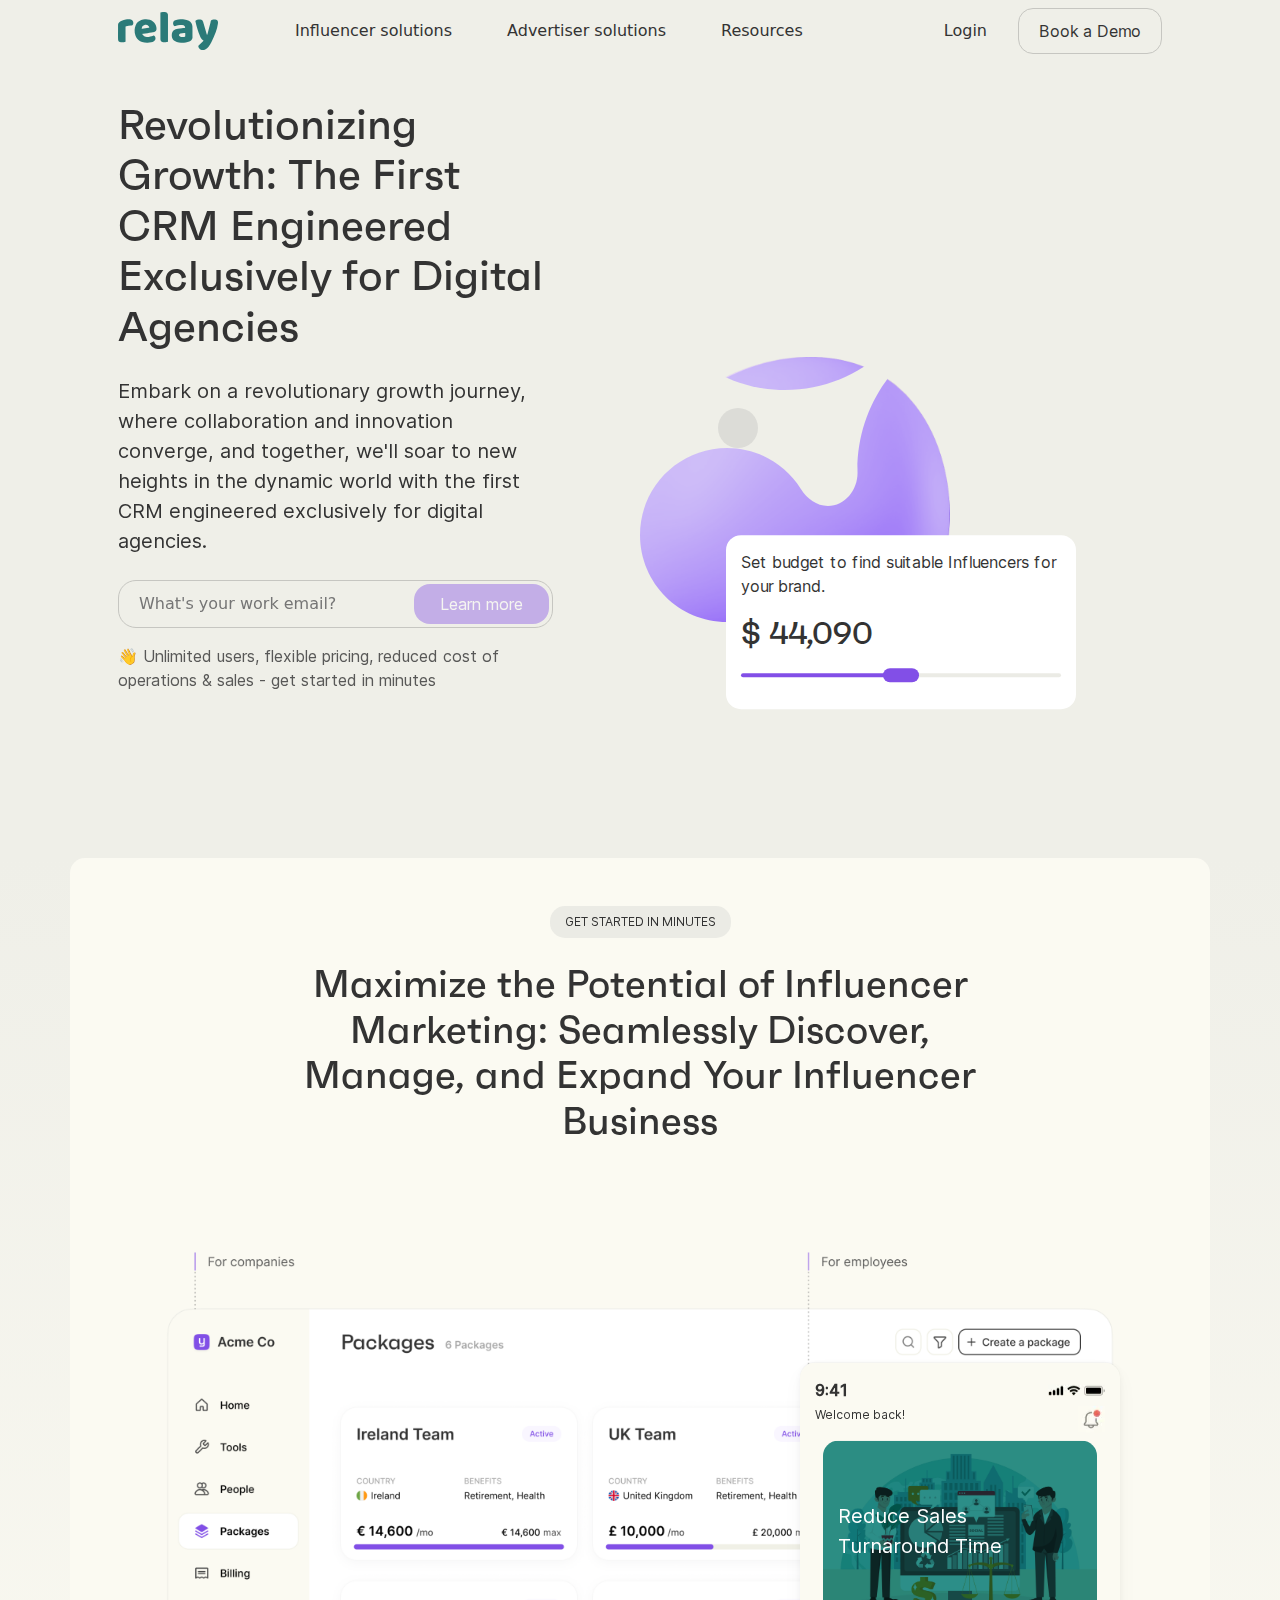
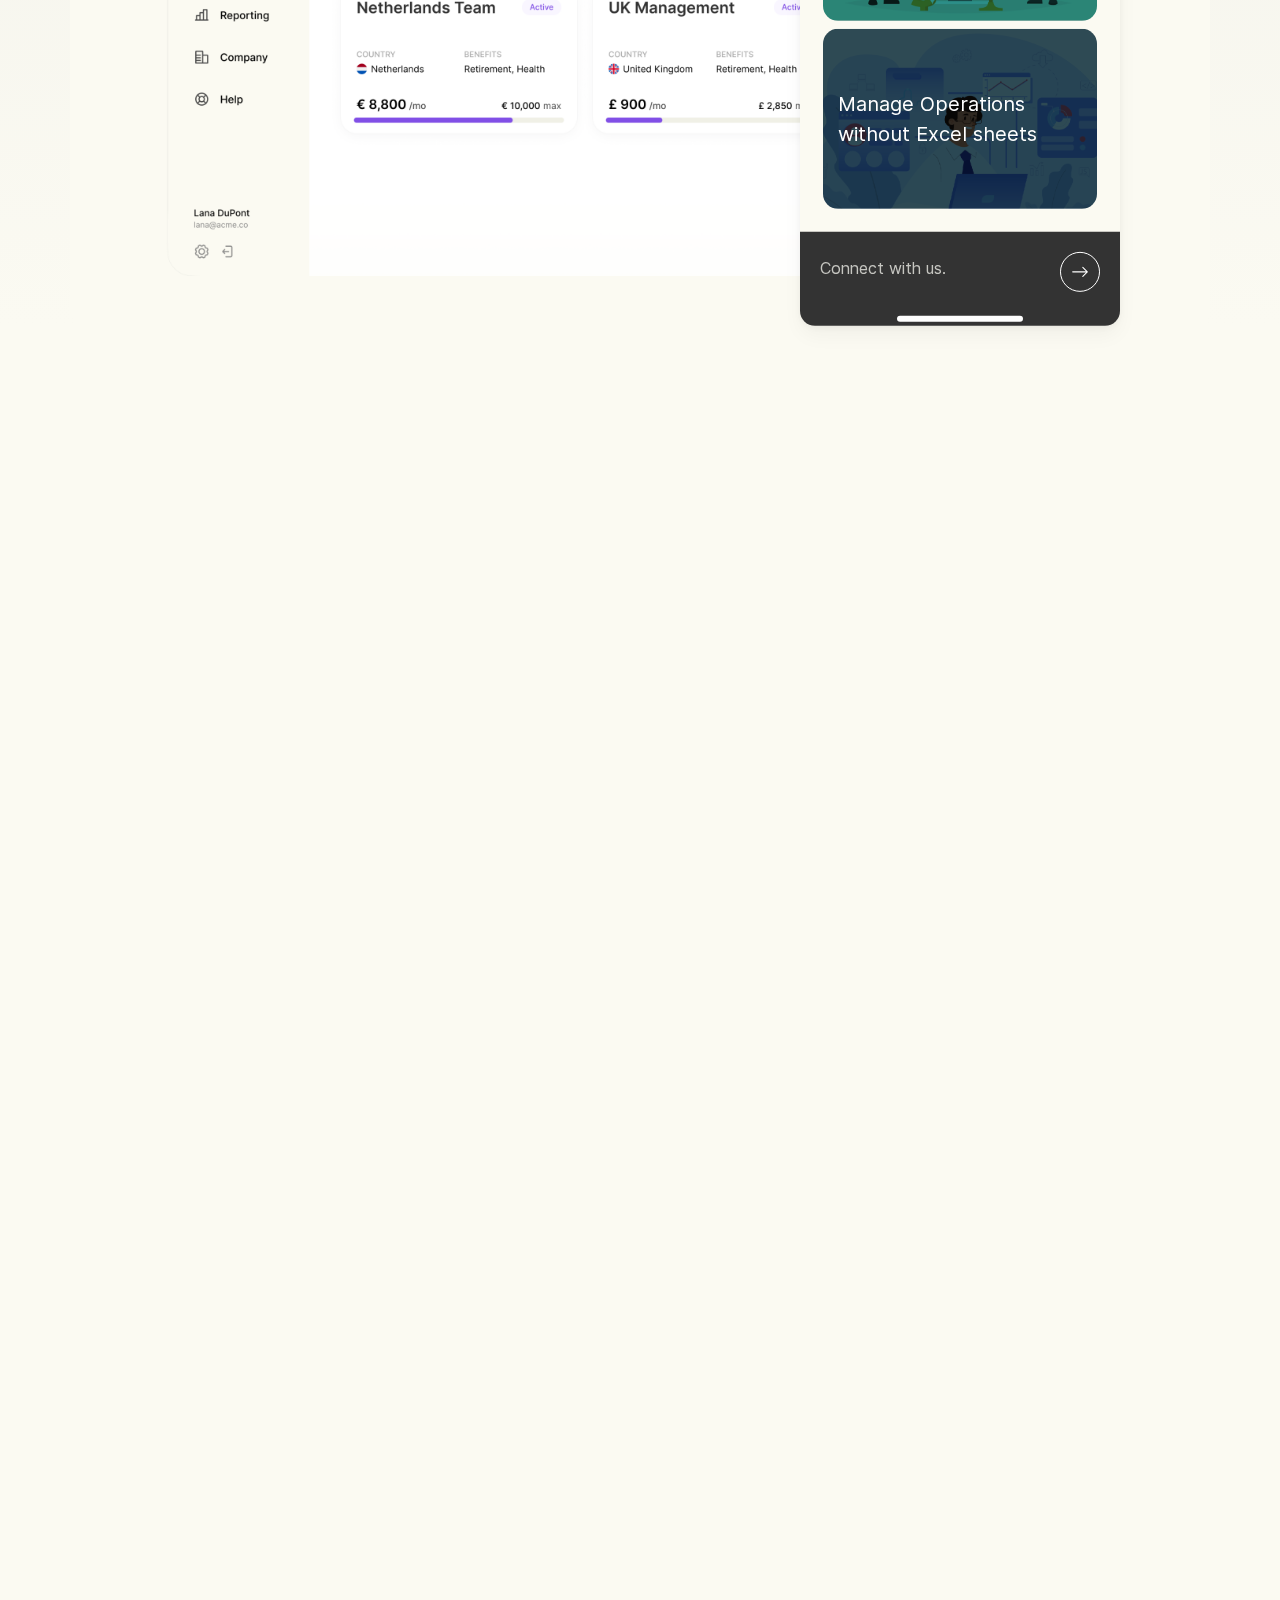
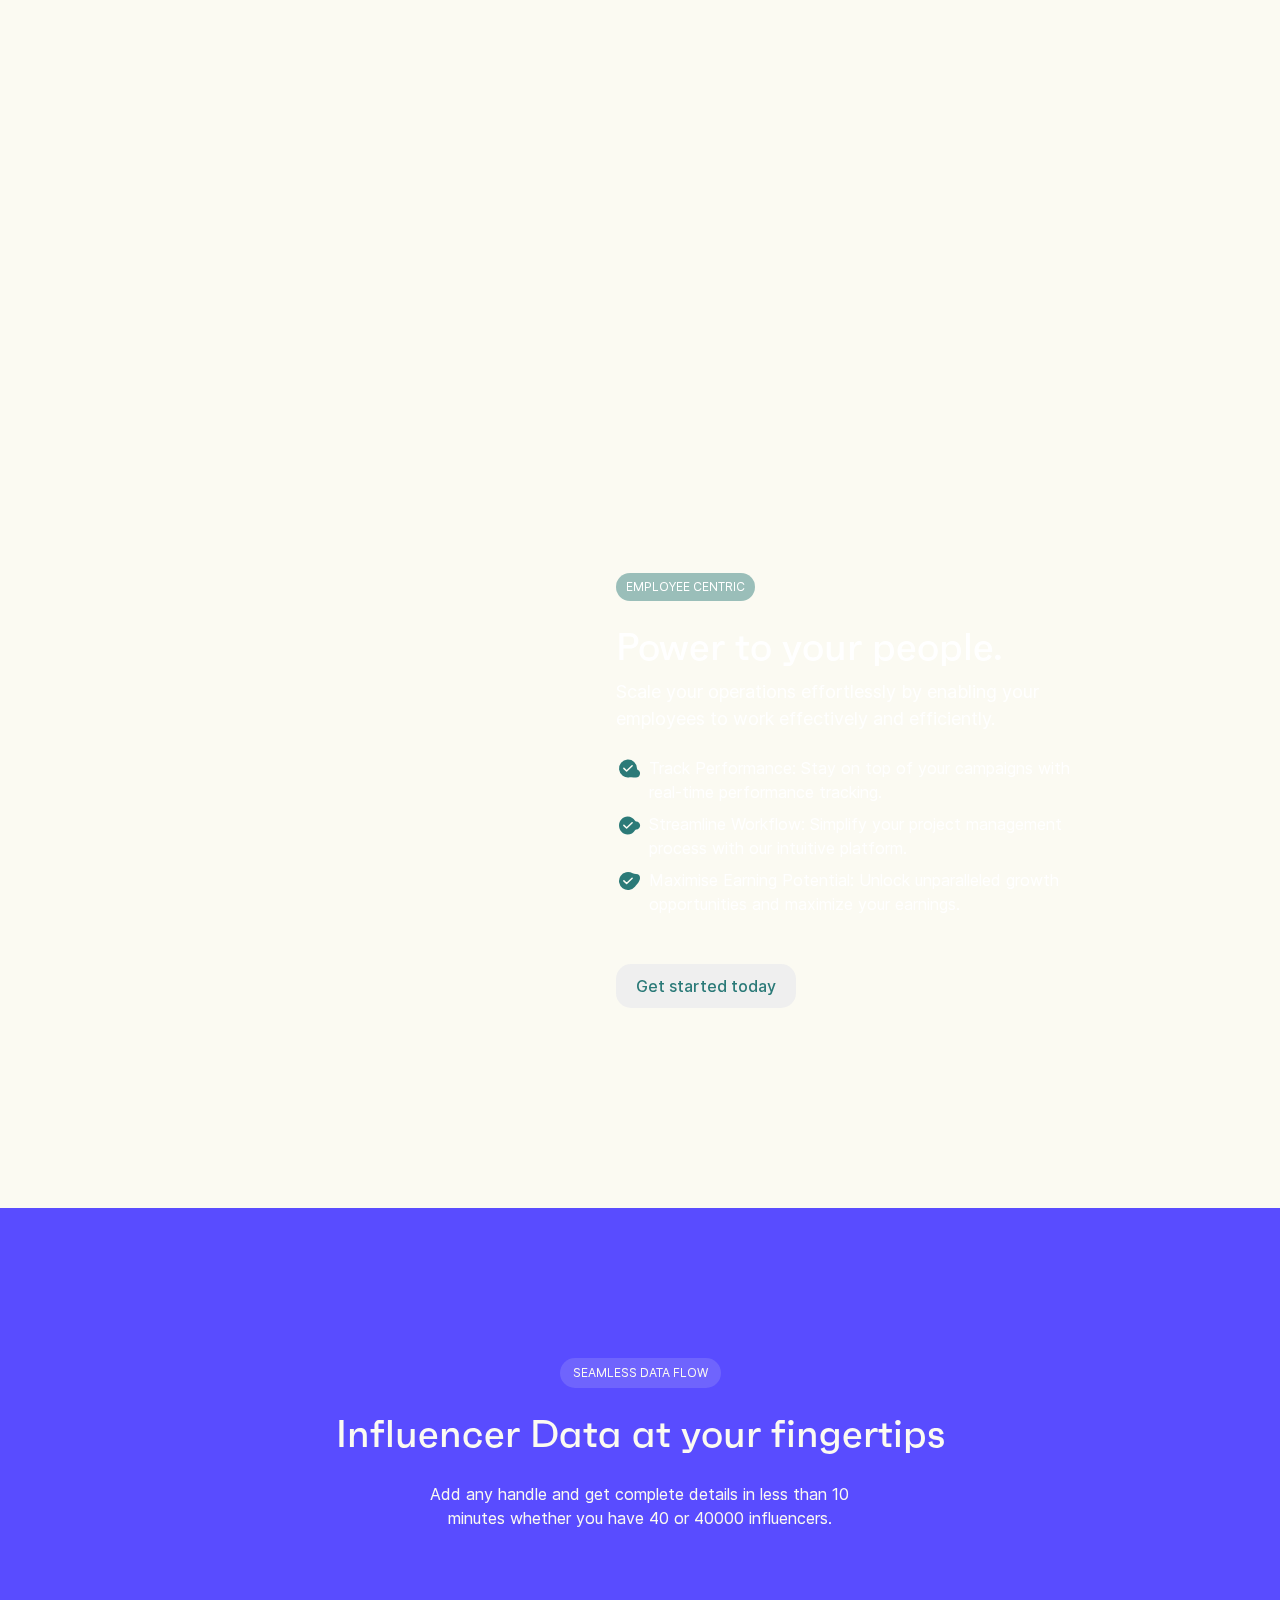
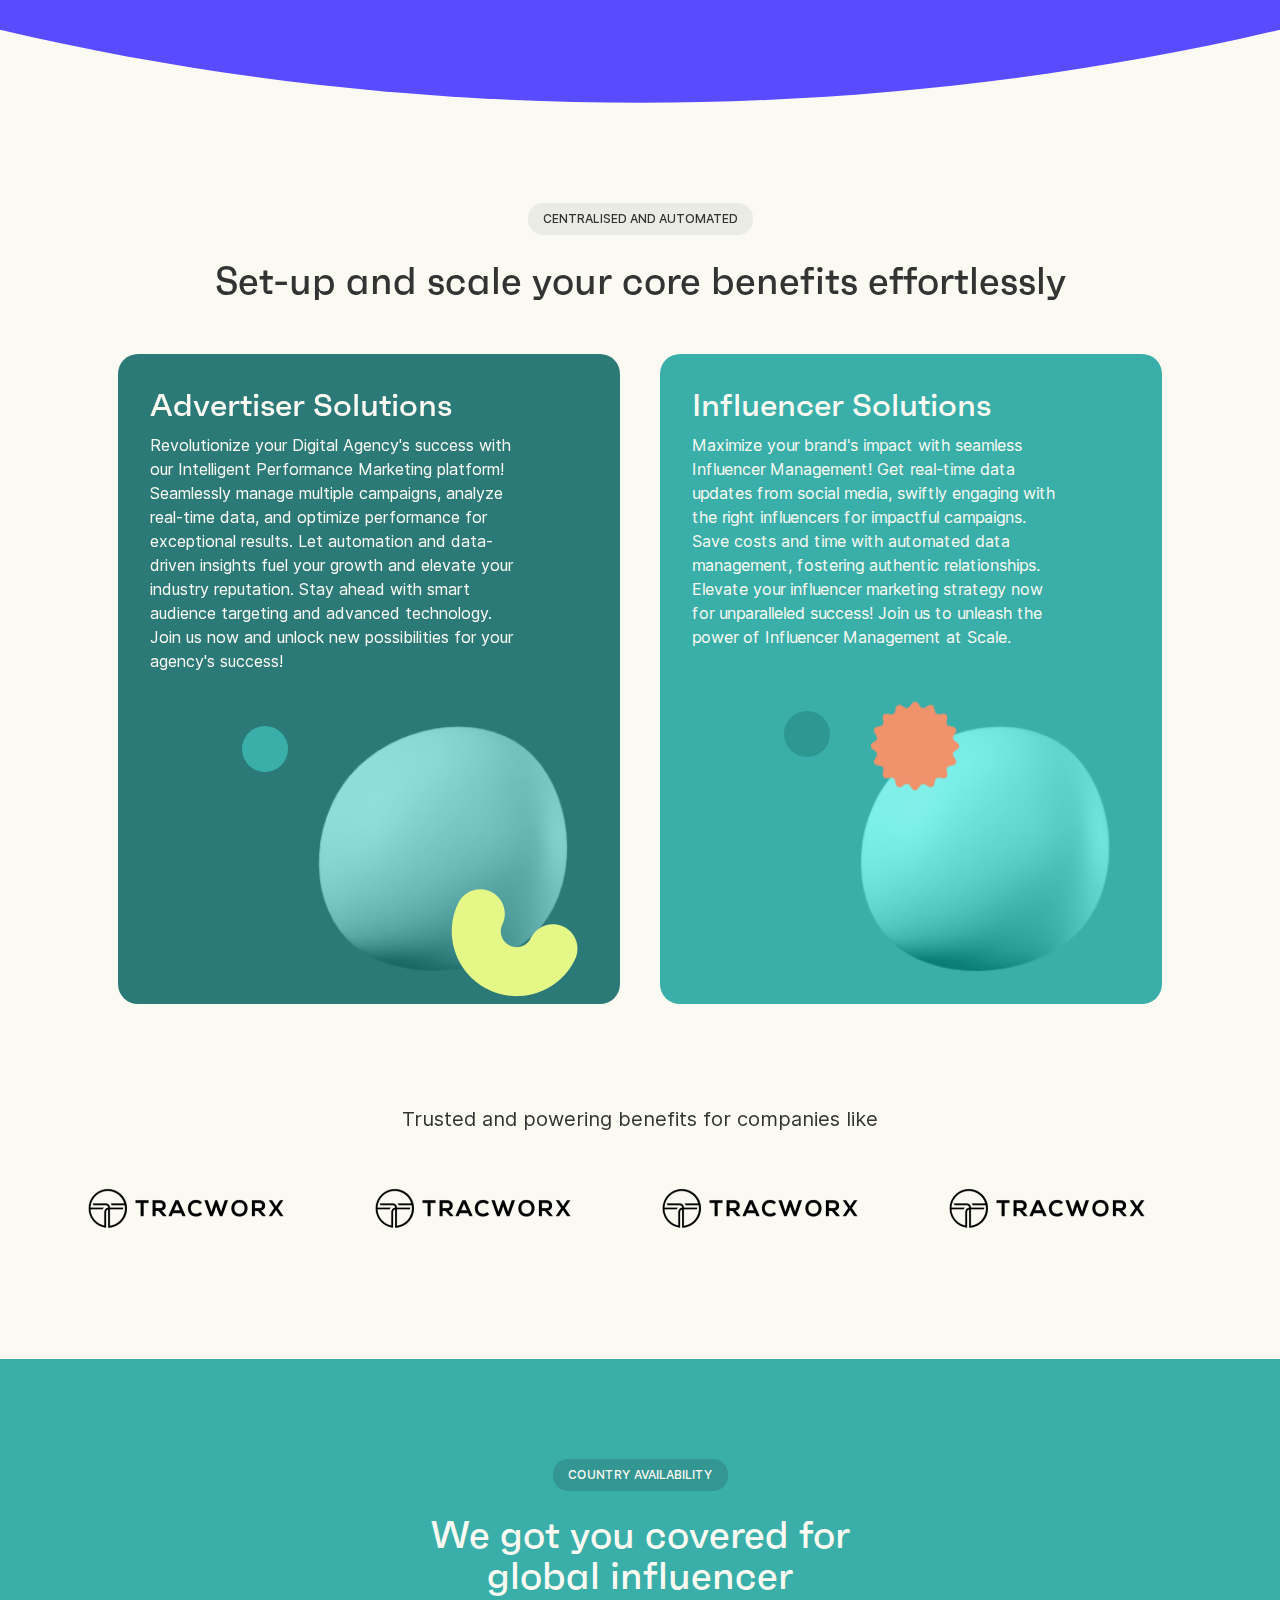
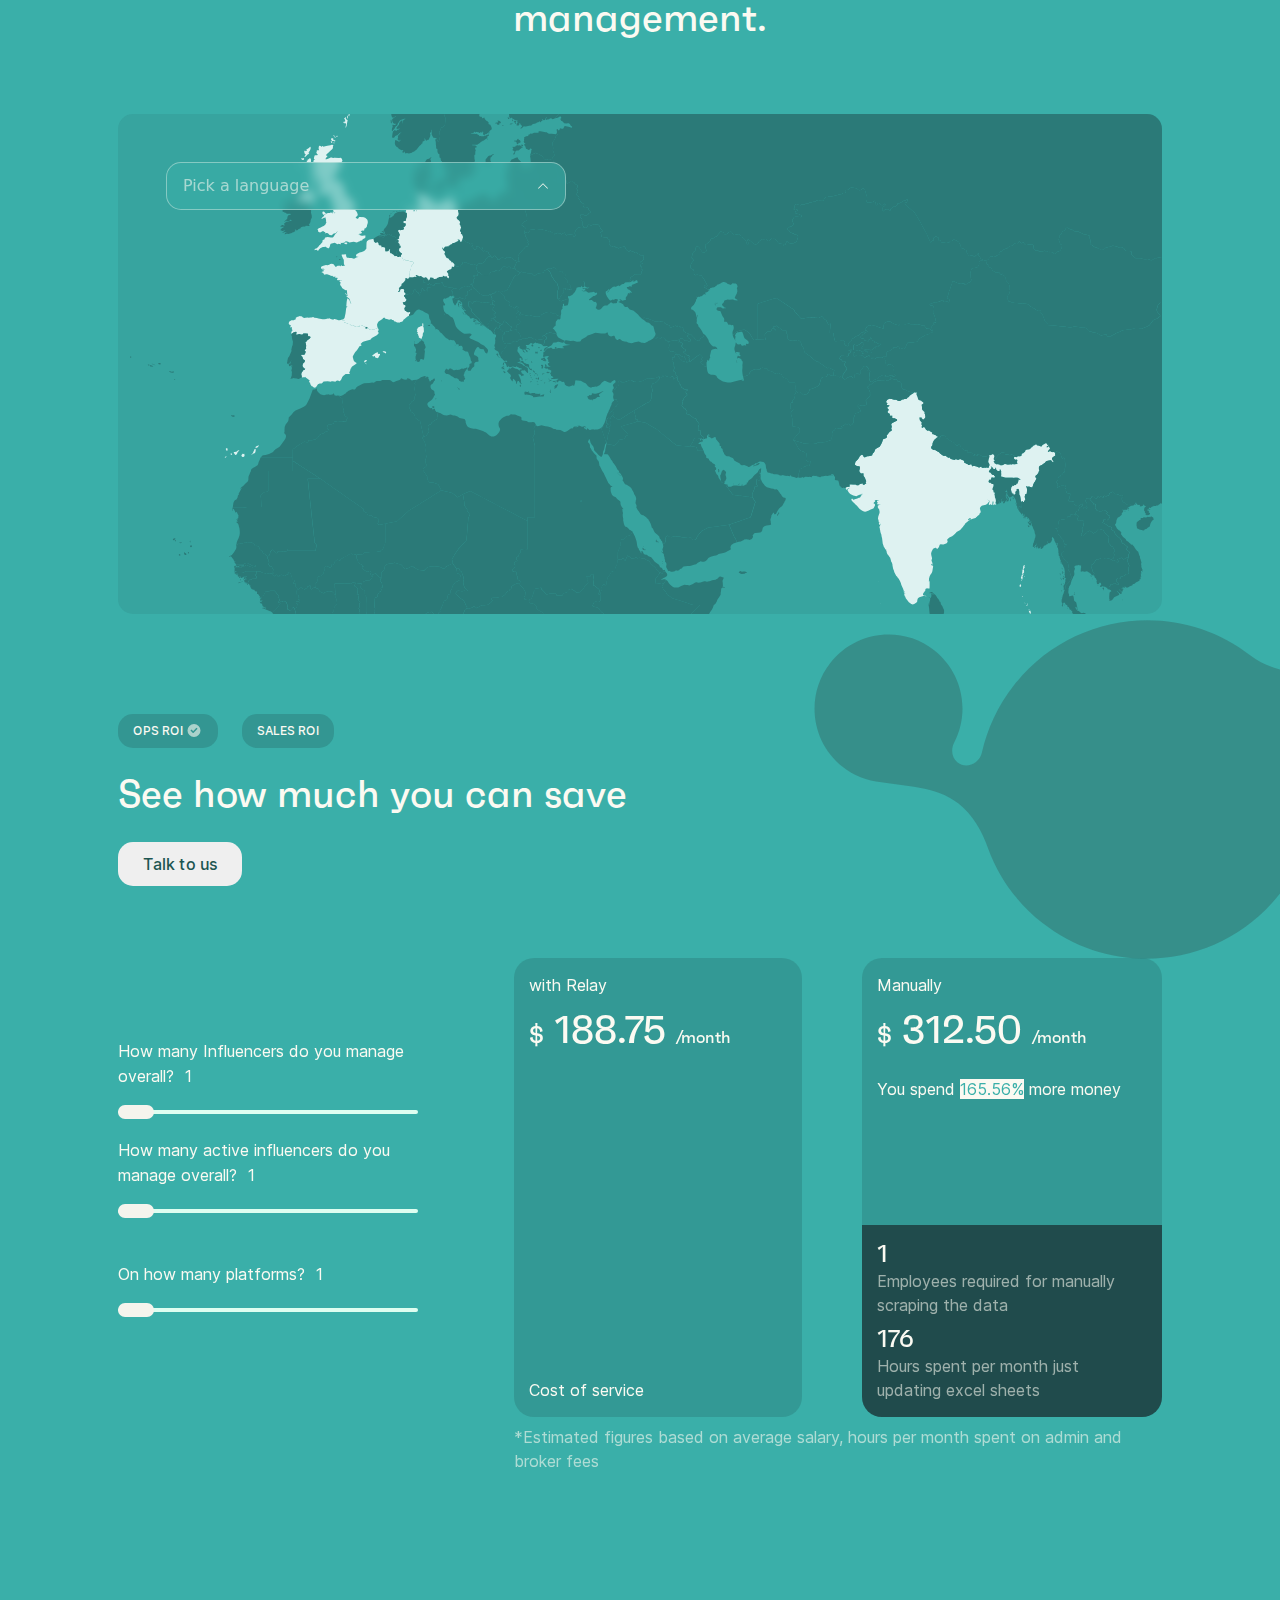
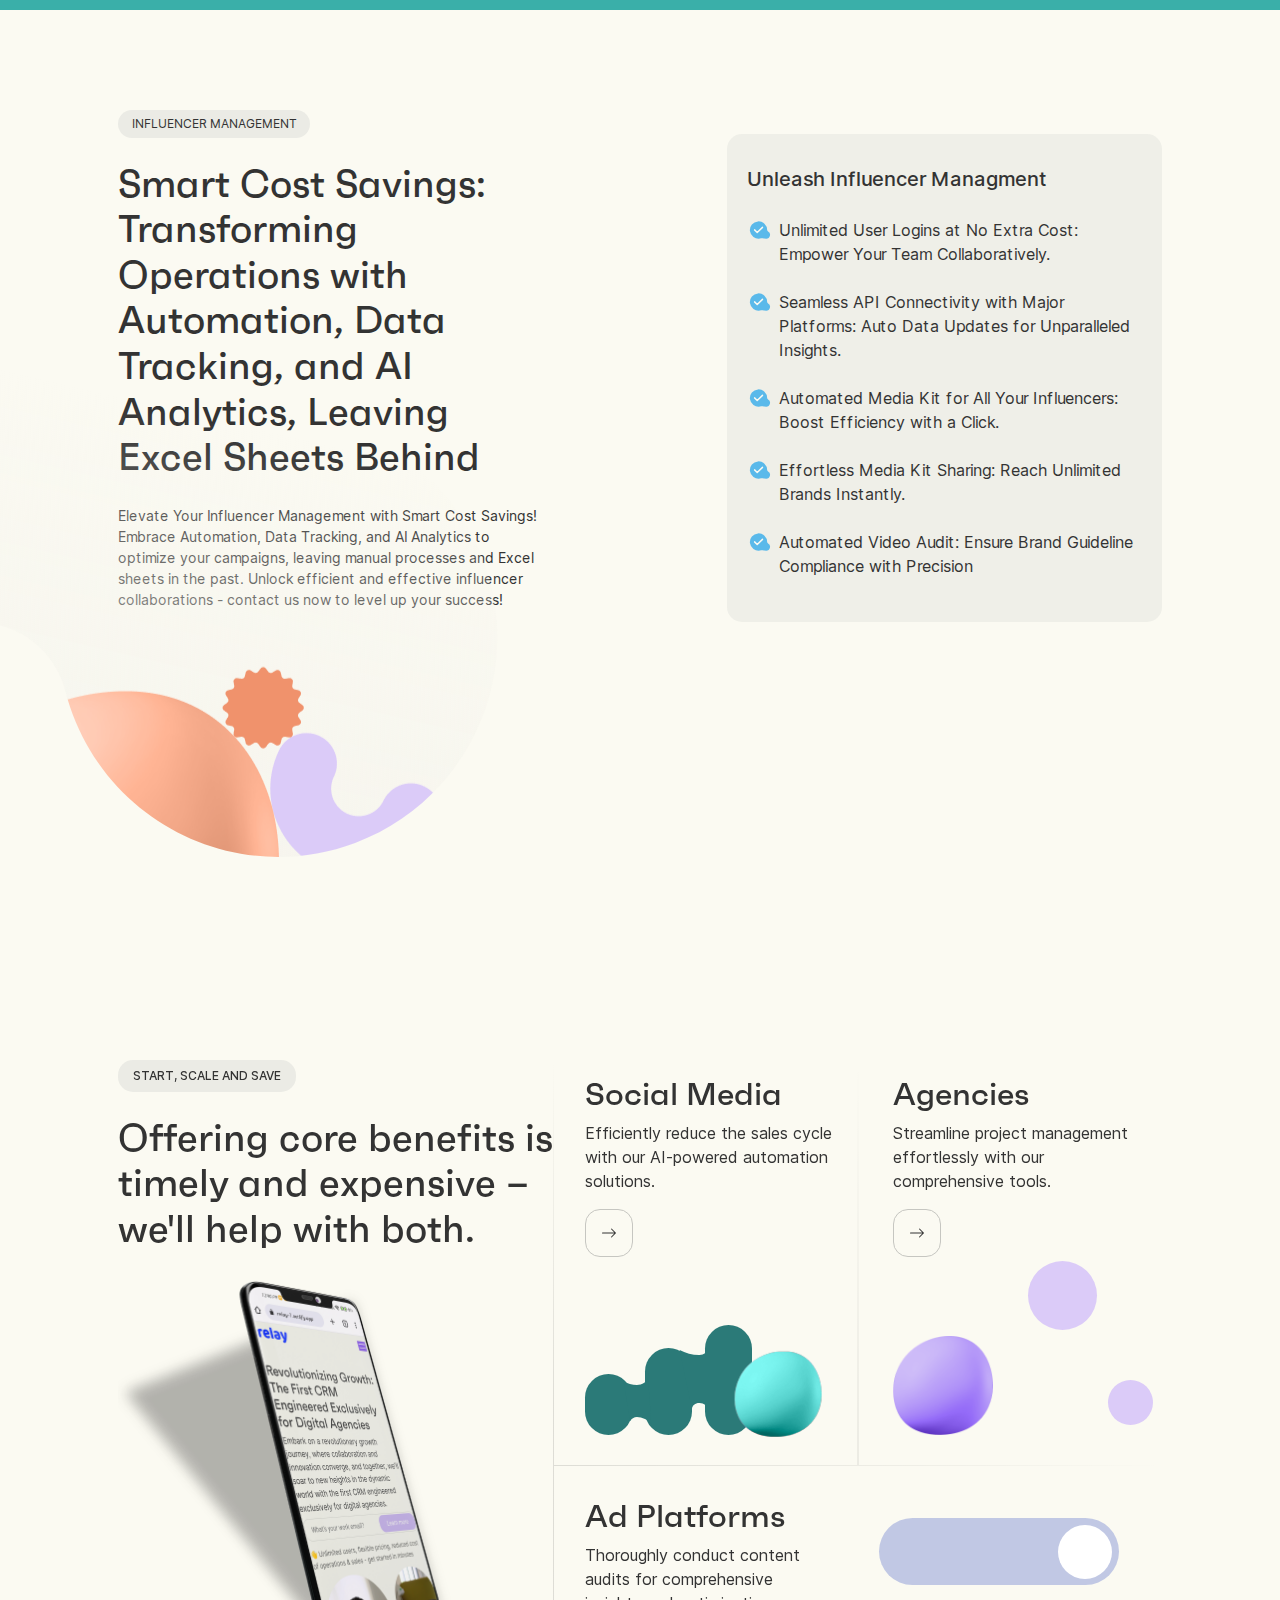
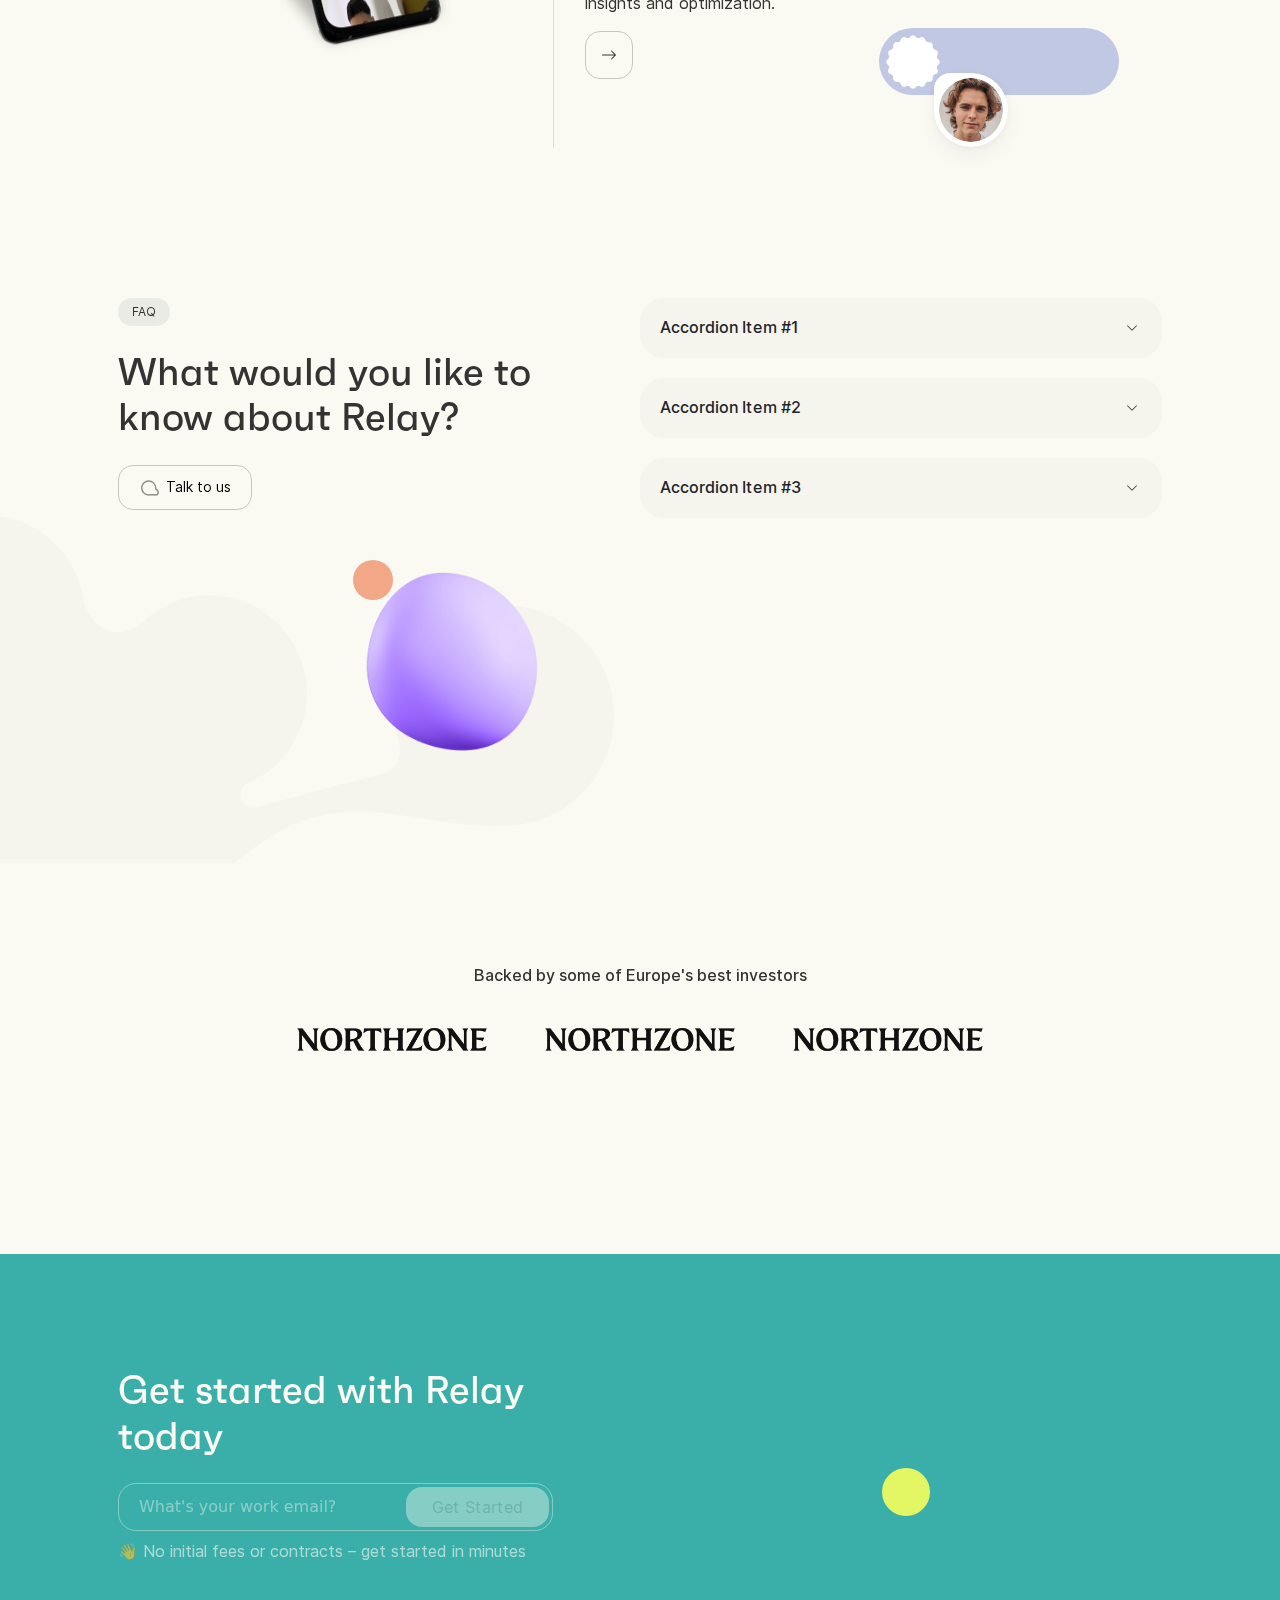
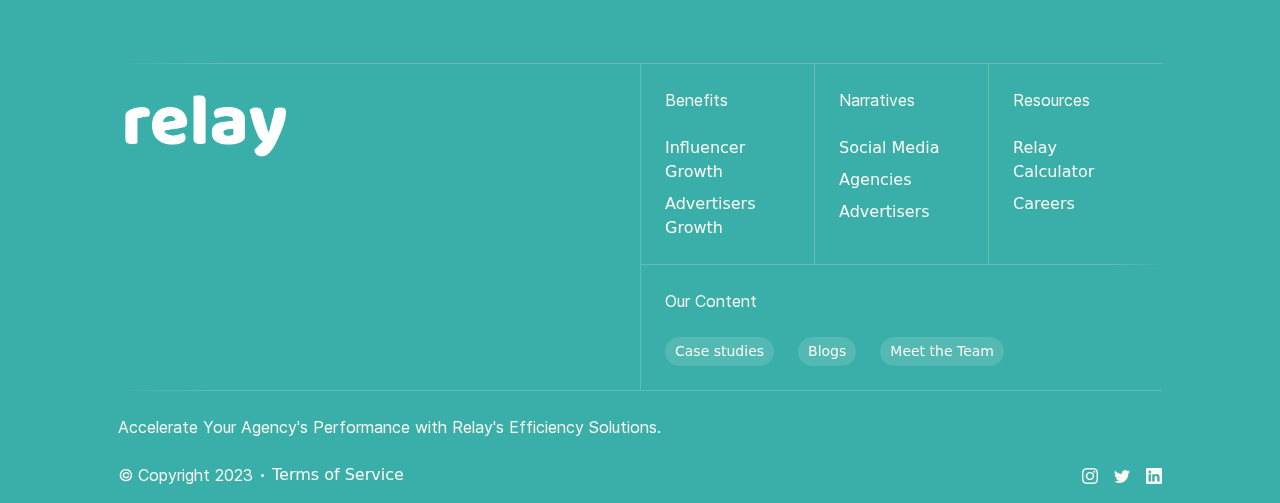
==== index.html @ 84f18af7 "s" ====
<!DOCTYPE html>
<!-- 44318D -->
<html lang="en">
  <head>
    <meta charset="UTF-8" />
    <meta name="viewport" content="width=device-width, initial-scale=1.0" />
    <title>Relay</title>
    <link rel="stylesheet" href="/lib/bootstrap/css/bootstrap.min.css" />
    <link rel="stylesheet" href="/lib/swiper/swiper-bundle.min.css">
    <link href="https://assets.calendly.com/assets/external/widget.css" rel="stylesheet">
    <link rel="stylesheet" href="/pages/responsive.css">
  </head>
  <body onload="index()">

    <div class="calendy_modal">
      <div class="modal_content rounded_main overflow-auto">

        <div class="logo_wrapper">
          <img src="/assets/images/Relay Logo.svg" alt="">
        </div>

        <a href="javascript:void(0)" class="close_icon_wrapper">
          <svg xmlns="http://www.w3.org/2000/svg" width="25" height="25" fill="currentColor" class="bi bi-x-circle-fill" viewBox="0 0 16 16">
            <path d="M16 8A8 8 0 1 1 0 8a8 8 0 0 1 16 0zM5.354 4.646a.5.5 0 1 0-.708.708L7.293 8l-2.647 2.646a.5.5 0 0 0 .708.708L8 8.707l2.646 2.647a.5.5 0 0 0 .708-.708L8.707 8l2.647-2.646a.5.5 0 0 0-.708-.708L8 7.293 5.354 4.646z"/>
          </svg>
        </a>

        <div class="swiper calendlySwiper w-full h-full">
          <div class="swiper-wrapper">
            
            <div class="swiper-slide overflow-auto w-full h-full">
              <div class="hstack-lg-rev w-full h-full">
                <div class="w-full h-full ps-lg-5 ps-2 pe-lg-5 pe-3 py-3 py-lg-5 calendly_scroll">
                  <div class="hstack flex-nowrap mt-5 pt-3">
                    <div class="w-fit mb-auto pe-2 mt-1">
                      <p class="purple text_lg align-items-center gap-1 d-flex text-nowrap">1 
                        <svg fill="currColor" height="10" width="11"><path fill="currColor" d="M7.586 5L4.293 1.707 5.707.293 10.414 5 5.707 9.707 4.293 8.293z"></path><path d="M8 4v2H0V4z"></path></svg>
                      </p>
                    </div>
                    <div class="w-full">
                      <h1 class="text_xl mb-2">What is your name and contact details?</h1>
                      <form class="calendly_form" action="">
                        <div class="input_wrapper vstack">
                          <label for="name">First name</label>
                          <input type="text" name="name" id="name" placeholder="Jane">
                        </div>
                        <div class="input_wrapper vstack">
                          <label for="email">Email</label>
                          <input type="email" name="email" id="email" placeholder="name@example.com">
                        </div>
                        <div class="hstack gap-3">
                          <button class="hstack flex-nowrap sub_heading gap-1" type="submit">OK 
                            <svg xmlns="http://www.w3.org/2000/svg" width="22" height="22" fill="currentColor" class="bi bi-check-lg" viewBox="0 0 16 16">
                              <path d="M12.736 3.97a.733.733 0 0 1 1.047 0c.286.289.29.756.01 1.05L7.88 12.01a.733.733 0 0 1-1.065.02L3.217 8.384a.757.757 0 0 1 0-1.06.733.733 0 0 1 1.047 0l3.052 3.093 5.4-6.425a.247.247 0 0 1 .02-.022Z"/>
                            </svg>
                          </button>
                          <p class="text_md d-none d-lg-block gray_bg">press <span class="fw-bolder"> Enter ↵</span></p>
                        </div>
                      </form>
                    </div>

                  </div>
                </div>
                <div class="w-full h-full slide1_img_wrapper">
                  <img class="w-full h-full" src="/assets/images/calendly-mobile.jpeg" alt="">
                </div>
              </div>
            </div>

            <div class="swiper-slide w-full h-full overflow-auto pt-lg-5 pt-3 pe-lg-3 pe-1">
              <div class="w-full h-full hstack-lg justify-content-between">
                <div class="w-full h-full ps-lg-5 ps-2 pt-3 pe-lg-5 pe-3 calendly_scroll_up">
                  <div class="hstack flex-nowrap mt-5">
                    <div class="w-fit mb-auto pe-2 mt-1">
                      <p class="purple text_lg align-items-center gap-1 d-flex text-nowrap">2 
                        <svg fill="currColor" height="10" width="11"><path fill="currColor" d="M7.586 5L4.293 1.707 5.707.293 10.414 5 5.707 9.707 4.293 8.293z"></path><path d="M8 4v2H0V4z"></path></svg>
                      </p>
                    </div>
                    <div class="w-full slide2_content">
                      <h1 class="text_xl mb-2">Book a demo with our team* </h1>
                      <p>On the call we'll go through your needs and show you how Relay might work for your team.</p>
                      <div class="desc">
                        <p>On the call we'll go through your needs and show you how Relay might work for your team.</p>
                        <p>On the call we'll go through your needs and show you how Relay might work for your team.</p>
                      </div>
                    </div>

                  </div>
                </div>
                <div class="w-full h-full">
                  <div class="calendly-inline-widget" data-url="https://calendly.com/ajaykumar-tetramind/book-a-demo?hide_event_type_details=1" style="min-width:320px;height:600px;"></div>
                </div>
              </div>
            </div>
          </div>
          
          <div class="arrows hstack flex-nowrap">
            <div class="calendly-prev calendly_arrow">
              <svg xmlns="http://www.w3.org/2000/svg" fill="currentColor" class="bi bi-chevron-up" viewBox="0 0 16 16">
                <path fill-rule="evenodd" d="M7.646 4.646a.5.5 0 0 1 .708 0l6 6a.5.5 0 0 1-.708.708L8 5.707l-5.646 5.647a.5.5 0 0 1-.708-.708l6-6z"/>
              </svg>
            </div>
            <div class="calendly-next calendly_arrow">
              <svg xmlns="http://www.w3.org/2000/svg" fill="currentColor" class="bi bi-chevron-up" viewBox="0 0 16 16">
                <path fill-rule="evenodd" d="M7.646 4.646a.5.5 0 0 1 .708 0l6 6a.5.5 0 0 1-.708.708L8 5.707l-5.646 5.647a.5.5 0 0 1-.708-.708l6-6z"/>
              </svg>
            </div>
          </div>
        </div>
        
      </div>
    </div>

    <nav>
      <div class="container py-2 px-1 px-lg-5 d-flex justify-content-between align-items-center">
        <a class="logo" href="/">
          <div class="logo_wrapper">
            <img src="/assets/images/Relay Logo.svg" alt="" />
          </div>
        </a>

        <a href="javascript:void(0)" class="nav_icon_wrapper d-inline-block"></a>

        <div class="center_content d-flex align-items-center gap-5">
          <div class="link_wrapper d-flex align-items-center position-relative">
            <a class="link" href="/pages/influencer/">Influencer solutions</a>
            <!-- <div class="img_wrapper icon">
              <img src="/assets/icons/up.svg" alt="" />
            </div> 
            <div class="absolute_block">
              <div class="position-relative hstack gap-3">
                <div class="box green">
                  <div class="img_wrapper">
                    <img src="/assets/images/health_navbar.png" alt="" />
                  </div>
                  <h4 class="mt-4">Health</h4>
                  <p class="mb-2">Flexible health insurance for local and remote teams</p>
                  <a href="/">Learn more 
                    <div class="icon_wrapper">
                      <svg xmlns="http://www.w3.org/2000/svg" width="16" height="16" class="bi bi-arrow-right" viewBox="0 0 16 16">
                        <path fill-rule="evenodd" d="M1 8a.5.5 0 0 1 .5-.5h11.793l-3.147-3.146a.5.5 0 0 1 .708-.708l4 4a.5.5 0 0 1 0 .708l-4 4a.5.5 0 0 1-.708-.708L13.293 8.5H1.5A.5.5 0 0 1 1 8z"/>
                      </svg>
                    </div>
                  </a>
                </div>
                <div class="line"></div>
                <div class="box purple">
                  <div class="img_wrapper">
                    <img src="/assets/images/retirement_navbar.png" alt="" />
                  </div>
                  <h4 class="mt-4">Health</h4>
                  <p class="mb-2">Flexible health insurance for local and remote teams</p>
                  <a href="/">Learn more 
                    <div class="icon_wrapper">
                      <svg xmlns="http://www.w3.org/2000/svg" width="16" height="16" class="bi bi-arrow-right" viewBox="0 0 16 16">
                        <path fill-rule="evenodd" d="M1 8a.5.5 0 0 1 .5-.5h11.793l-3.147-3.146a.5.5 0 0 1 .708-.708l4 4a.5.5 0 0 1 0 .708l-4 4a.5.5 0 0 1-.708-.708L13.293 8.5H1.5A.5.5 0 0 1 1 8z"/>
                      </svg>
                    </div>
                  </a>
                </div>
              </div>
            </div> -->
          </div>

          <div class="link_wrapper d-flex align-items-center position-relative">
            <a class="link" href="/pages/advertisers/">Advertiser solutions</a>
          </div>

          <div class="link_wrapper d-flex align-items-center position-relative">
            <a class="link" href="/">Resources</a>
          </div>

        </div>
        <div class="end_content d-flex align-items-center gap-4">
          <a href="/">Login</a>
          <button onclick="calendlyModal()">Book a Demo</button>
        </div>
      </div>
    </nav>

    <div class="mobile_nav d-lg-none">
      <div class="container px-1 vstack align-items-center gap-4">
        <a class="sub_heading" href="/pages/influencer/">Influencer Solutions</a>
        <a class="sub_heading" href="/pages/advertisers/">Advertiser Solutions</a>
        <a class="sub_heading" href="/">Resources</a>
        <a class="sub_heading" href="/">Login</a>
        <button onclick="calendlyModal()" class="nav_book_btn">Book a demo</button>
      </div>
    </div>

    <section class="section_1 p_b_md bg_main">
      <div class="container px-1 px-lg-5">
        <div class="row px-0 mx-0">
          <div class="col-xl-5 px-0">
            <div class="left_wrapper">
              <div class="content">
                <h1 class="main_heading m-0">
                  Revolutionizing Growth: The First CRM Engineered Exclusively for Digital Agencies</h1>
                <!-- <p class="sub_heading mt-lg-4">
                  We are dedicated to unlocking the true potential of your business and embarking on a remarkable journey of success together.
                </p> -->
                <p class="sub_heading my-lg-4 my-2">Embark on a revolutionary growth journey, where collaboration and innovation converge, and together, we'll soar to new heights in the dynamic world with the first CRM engineered exclusively for digital agencies.                 </p>
                <div class="input_wrapper">
                  <input class="main_input" placeholder="What's your work email?" type="email" />
                  <button disabled onclick="calendlyModal()" type="button">Learn more</button>
                </div>
                <p class="my-3 gray_dark">
                  👋 Unlimited users, flexible pricing, reduced cost of operations & sales - get started in minutes
                </p>
              </div>
            </div>
          </div>
          <div class="col-xl-6 ms-auto px-0">
            <div class="right_wrapper position-relative mx-auto">
              <div class="gray_dot"></div>
              <div class="floating_block">
                <p>Set budget to find suitable Influencers for your brand.</p>
                <h2 class="mt-3">$ <span class="main_range_value">44,090</span></h2>
                <div class="input_wrapper">
                  <input step="1" min="180" max="88000" class="main_range mb-4 w-full" type="range" name="">
                </div>
              </div>
              <div class="img_wrapper">
                <video autoplay muted loop playsinline preload="metadata">
                  <source src="/assets/videos/first.mp4" type="" />
                </video>
                <div class="bubble_wrapper bounce_max">
                  <img src="/assets/images/purple_bubble.png" alt="" />
                </div>
              </div>
            </div>
          </div>
        </div>
      </div>
    </section>

    <section class="section_2 position-relative">
      <div class="container bg_sec pt-3 p-lg-5 rounded_main">
        <p class="pill text_xs rounded_main mb-4 text-uppercase ">GET STARTED IN MINUTES</p>
        <div class="px-1 px-lg-5">
          <div class="row p_b_sm">
            <div class="col-lg-9 mx-auto">
              <h1 class="text-center sec_heading">
                Maximize the Potential of Influencer Marketing: Seamlessly Discover, Manage, and Expand Your Influencer Business
              </h1>
            </div>
          </div>
          <div class="img_wrapper">
            <img src="/assets/images/sec_2_main.png" alt="" />
          </div>
        </div>
      </div>
      <div class="pinned_element rounded_main">
        <div class="content">
          <div class="hstack justify-content-between mb-1">
            <p class="m-0 fw-semibold">9:41</p>
            <div class="img_wrapper">
              <img src="/assets/icons/mobile_top.webp" alt="" />
            </div>
          </div>
  
          <div class="hstack">
            <div class="vstack">
              <p style="color: #8f8f8c" class="text_xs"></p>
              <p class="text_xs mb-2">Welcome back!</p>
            </div>
            <div class="img_wrapper">
              <img src="/assets/icons/bell.webp" alt="" />
            </div>
          </div>
          <div class="fades_wrapper position-relative overflow-hidden"> 
            <div class="box first fade_box mx-2 my-2 rounded_main">
                <!-- <p class="text_light text_xs mb-1">Health insurance</p> -->
                <p class="me-auto sub_heading fw-light">
                  Reduce Sales <br> Turnaround Time</p>
            </div>
            <div class="box second fade_box mx-2 my-2 rounded_main">
                <p class="me-auto sub_heading fw-light">
                  Manage Operations <br> without Excel sheets</p>
            </div>
          </div>

          <div class="box fade_in_box add m-2 rounded_main">
            <p class="text_xs gray w-full">Add your team</p>
            <p class="text_sm mb-lg-3 fw-normal">From the tools connected or manually.</p>
            <button class="rounded_main skew_add_btn">Add Influencer</button>
            <div class="absolute_block">
              <div class="img_wrapper">
                <img src="/assets/images/profile.png" alt="">
              </div>
            </div>
          </div>

          <div class="box fade_in_box purple m-2 rounded_main">
            <p class="text_lg fw-normal lh-sm mb-1">How many influencers do you manage?</p>
            <p class="text_sm fw-semibold mb-2 w-full"> <span class="pinned_value">5050</span></p> 
            <div class="input_wrapper w-full position-relative">
              <input min="1" step="1" max="10000" type="range" class="w-full pinned_input">
              <div class="absolute_block pinned_img">
                <div class="img_wrapper">
                  <img src="/assets/images/profile.png" alt="">
                </div>
              </div>
            </div>
          </div>

        </div>
        <div class="footer fade_footer">
          <div class="hstack">
              <div class="vstack">
                  <!-- <p style="color: #8f8f8c">Income</p> -->
                  <p class="w-80 mt-1">Connect with us.</p>
              </div>
              <div class="img_wrapper">
                  <img src="/assets/icons/arrow-right.svg" alt="">
              </div>
          </div>
          <div class="line mt-lg-4 rounded_main mx-auto"></div>
        </div>
      </div>
    </section>

    <section class="benefits_section overflow-hidden">
        <div class="container px-1 px-lg-5">
            <div class="row">
                <div class="col-xl-4 px-0 content">
                    <div class="content_itself">
                        <p class="gray text_xs rounded_main text-uppercase">AI-Enabled Automation</p>
                        <h1 class="my-4 sec_heading">Unleash Growth Potential with Our Comprehensive Solutions</h1>
                        <p class="text mb-4">Relay provides comprehensive solutions in advertising and influencer management, offering
                          strategic guidance, creative campaigns, and effective partnerships to enhance brand visibility
                          and drive tangible results.</p>
                        <div class="hstack gap-2 mb-3">
                          <div style="max-width: 25px; margin-bottom: auto;" class="w-full h-full">
                            <svg style="color: #2b7a78;" width="25" height="25" fill="none" xmlns="http://www.w3.org/2000/svg" class="c-oNakt"><path fill-rule="evenodd" clip-rule="evenodd" d="M24 10c0 3.186-3.027 6.266-5.054 8.724a9 9 0 1 1-2.294-13.43C17.63 5.884 18.86 6 20 6a4 4 0 0 1 4 4Z" fill="currentColor"></path><path d="m16.125 10.25-5.5 5.25-2.75-2.625" stroke="#FAFAF3" stroke-width="1.5" stroke-linecap="round" stroke-linejoin="round"></path></svg>
                          </div>
                          <p> Fine-tunes the sales pipeline, eliminating bottlenecks and maximizing the flow of leads to conversions</p>
                        </div>
                        <div class="hstack gap-2 mb-3">
                          <div style="max-width: 25px; margin-bottom: auto;" class="w-full h-full">
                            <svg style="color: #2b7a78;" width="25" height="24" fill="none" xmlns="http://www.w3.org/2000/svg" class="c-oNakt"><path fill-rule="evenodd" clip-rule="evenodd" d="M20.281 16.5c-.5 0-.998.231-1.25.664-1.515 2.6-4.258 4.336-7.391 4.336-4.772 0-8.64-4.03-8.64-9s3.868-9 8.64-9c3.133 0 5.876 1.737 7.39 4.336.253.433.75.664 1.251.664 2.121 0 3.84 1.79 3.84 4s-1.719 4-3.84 4Z" fill="currentColor"></path><path d="m16.125 9.75-5.5 5.25-2.75-2.625" stroke="#FAFAF3" stroke-width="1.5" stroke-linecap="round" stroke-linejoin="round"></path></svg>
                          </div>
                          <p>Unified Payment Solutions</p>
                        </div>
                        <div class="hstack gap-2 mb-3">
                          <div style="max-width: 25px; margin-bottom: auto;" class="w-full h-full">
                            <svg style="color: #2b7a78;" width="25" height="25" fill="none" xmlns="http://www.w3.org/2000/svg" class="c-oNakt"><path fill-rule="evenodd" clip-rule="evenodd" d="M21.964 14.015c-.551-.312-.964-.882-.964-1.515a9 9 0 1 0-7.341 8.848c1.974-.368 4.332.152 6.341.152a4 4 0 0 0 1.964-7.485Z" fill="currentColor"></path><path d="m16.125 9.75-5.5 5.25-2.75-2.625" stroke="#FAFAF3" stroke-width="1.5" stroke-linecap="round" stroke-linejoin="round"></path></svg>
                          </div>
                          <p>Save time and effort with AI-enabled content audit and media kit creation</p>
                        </div>
                    </div>
                    
                </div>
            </div>
        </div>
    </section>

    <section class="skew_fix"></section>
    
    <section class="end_pin rev_select">
      <div class="pinned_element d-xl-none skew rounded_main">
        <div class="content">
          <div class="hstack justify-content-between mb-1">
            <p class="m-0 fw-semibold">9:41</p>
            <div class="img_wrapper">
              <img src="/assets/icons/mobile_top.webp" alt="" />
            </div>
          </div>
  
          <div class="hstack">
            <div class="vstack">
              <p style="color: #8f8f8c" class="text_xs text-uppercase"></p>
              <p class="text_xs mb-2">Welcome back!</p>
            </div>
            <div class="img_wrapper">
              <img src="/assets/icons/bell.webp" alt="" />
            </div>
          </div>

          <div class="py-5">

          <div class="box fade_in_box add m-2 rounded_main">
            <p class="text_xs gray">Add your team</p>
            <p class="text_sm mb-lg-3 fw-normal">From the tools connected or manually.</p>
            <button class="rounded_main skew_add_btn">Add Influencer</button>
            <div class="absolute_block">
              <div class="img_wrapper">
                <img src="/assets/images/profile.png" alt="">
              </div>
            </div>
          </div>

          <div class="box fade_in_box purple m-2 rounded_main">
            <p class="text_lg fw-normal">How much do you want to invest?</p>
            <p class="text_sm fw-semibold mb-2 w-full"> <span class="pinned_value">5050</span></p> 
            <div class="input_wrapper w-full position-relative">
              <input min="100" step="1" max="10000" type="range" class="w-full pinned_input">
              <div class="absolute_block pinned_img">
                <div class="img_wrapper">
                  <img src="/assets/images/profile.png" alt="">
                </div>
              </div>
            </div>
          </div>
        </div>


        </div>
        <div class="footer fade_footer">
          <!-- <div class="hstack">
              <div class="vstack">
                  <p class="w-80 mt-1">Connect with us.</p>
              </div>
              <div class="img_wrapper">
                  <img src="/assets/icons/arrow-right.svg" alt="">
              </div>
          </div> -->
          <div class="line mt-lg-4 rounded_main mx-auto"></div>
        </div>
      </div>
        <div class="container px-1 px-lg-5 ps-xl-0">
            <div class="row mx-0">
                <div class="col-xl-6 position-relative">
                    <div class="img_wrapper position-relative">
                      <div class="overlay me-auto">
                        <!-- <img src="/assets/overlays/U Overlay-1.svg" alt=""> -->
                      </div>
                    </div>
                </div>
                <div class="col-xl-5 px-0">
                    <div class="content_wrapper">
                        <p class="gray rounded_main mb-4 text_xs blue_bg_small text-uppercase">Employee Centric</p>
                        <h1 class="sec_heading">Power to your people.</h1>
                        <p class="text mb-4">Scale your operations effortlessly by enabling your employees to work effectively and efficiently.</p>
                        <div class="hstack mb-2 gap-2">
                          <div style="max-width: 25px; margin-bottom: auto;" class="w-full h-full">
                            <svg style="color: #2b7a78;" width="25" height="25" fill="none" xmlns="http://www.w3.org/2000/svg" class="c-dQeWhP"><path fill-rule="evenodd" clip-rule="evenodd" d="M21.964 14.015c-.551-.312-.964-.882-.964-1.515a9 9 0 1 0-7.341 8.848c1.974-.368 4.332.152 6.341.152a4 4 0 0 0 1.964-7.485Z" fill="currentColor"></path><path d="m16.125 9.75-5.5 5.25-2.75-2.625" stroke="#FAFAF3" stroke-width="1.5" stroke-linecap="round" stroke-linejoin="round"></path></svg>                          
                          </div>
                            <p class="align-self-end">Track Performance: Stay on top of your campaigns with real-time performance tracking.</p>
                        </div>
                        <div class="hstack mb-2 gap-2">
                          <div style="max-width: 25px; margin-bottom: auto;" class="w-full h-full">
                            <svg style="color: #2b7a78;" width="25" height="24" fill="none" xmlns="http://www.w3.org/2000/svg" class="c-dQeWhP"><path fill-rule="evenodd" clip-rule="evenodd" d="M20.281 16.5c-.5 0-.998.231-1.25.664-1.515 2.6-4.258 4.336-7.391 4.336-4.772 0-8.64-4.03-8.64-9s3.868-9 8.64-9c3.133 0 5.876 1.737 7.39 4.336.253.433.75.664 1.251.664 2.121 0 3.84 1.79 3.84 4s-1.719 4-3.84 4Z" fill="currentColor"></path><path d="m16.125 9.75-5.5 5.25-2.75-2.625" stroke="#FAFAF3" stroke-width="1.5" stroke-linecap="round" stroke-linejoin="round"></path></svg>
                          </div>
                            <p class="align-self-end">Streamline Workflow: Simplify your project management process with our intuitive platform.</p>
                        </div>
                        <div class="hstack mb-2 gap-2">
                          <div style="max-width: 25px; margin-bottom: auto;" class="w-full h-full">
                            <svg style="color: #2b7a78;" width="25" height="25" fill="none" xmlns="http://www.w3.org/2000/svg" class="c-dQeWhP"><path fill-rule="evenodd" clip-rule="evenodd" d="M24 10c0 3.186-3.027 6.266-5.054 8.724a9 9 0 1 1-2.294-13.43C17.63 5.884 18.86 6 20 6a4 4 0 0 1 4 4Z" fill="currentColor"></path><path d="m16.125 10.25-5.5 5.25-2.75-2.625" stroke="#FAFAF3" stroke-width="1.5" stroke-linecap="round" stroke-linejoin="round"></path></svg>
                          </div>
                            <p class="align-self-end">Maximise Earning Potential: Unlock unparalleled growth opportunities and maximize your earnings.</p>
                        </div>

                        <button class="rounded_main" type="button">Get started today</button>
                    </div>
                </div>
                <div class="col-xl-2"></div>
            </div>
        </div>
    </section>

    <section class="vector_section rev_select p_b_sm position-relative">
      <div class="container">
        <div class="row">
          <div class="col-xl-7 mx-auto">
            <div class="content">
              <p class="text-center gray text-uppercase text_xs rounded_main">Seamless data flow</p>
              <h1 class="sec_heading text-center my-lg-4 my-2">Influencer Data at your fingertips</h1>
              <p class="text-center w-lg-70 mx-auto">Add any handle and get complete details in less than 10 minutes whether you have 40 or 40000 influencers.</p>
            </div>
          </div>
        </div>
      </div>

      <div class="video_container mx-auto">

        <div class="video_wrapper">
          <!-- <img src="/assets/videos/ezgif.com-video-to-gif.gif" alt=""> -->
          <video loop autoplay muted>
            <source src="/assets/videos/vector.mp4">
          </video>
        </div>
      </div>

    </section>
    
    <div class="curve">
      <svg viewBox="0 0 1440 83" fill="currColor" xmlns="http://www.w3.org/2000/svg">
        <path d="M0 0.896912H1440C976 110.368 464 110.368 0 0.896912Z" fill="currColor"></path>
      </svg>
    </div>
    
    <section class="setup_section p_b_sm">
      <div class="container px-1 px-lg-5">
        <p class="gray text-center text-uppercase rounded_main text_xs">CENTRALISED AND AUTOMATED</p>
        <h1 class="text-center sec_heading my-4">Set-up and scale your core benefits effortlessly</h1>
        
        <div class="boxes w-full h-full">
          <a href="/pages/advertisers/" class="green box w-full">
            <div class="content position-relative">
              <h1 class="ter_heading fw-light mb-lg-2">Advertiser Solutions</h1>
              <p class="text_lg fw-light">Revolutionize your Digital Agency's success with our Intelligent Performance Marketing platform! Seamlessly manage multiple campaigns, analyze real-time data, and optimize performance for exceptional results. Let automation and data-driven insights fuel your growth and elevate your industry reputation. Stay ahead with smart audience targeting and advanced technology. Join us now and unlock new possibilities for your agency's success!              </p>
              <button class="my-3 position-absolute rounded_main"><img src="/assets/icons/arrow-right.svg" alt=""></button>
            </div>
            <div class="bottom">
              <div class="img_wrapper">
                <img src="/assets/images/scale_purple.png" alt="">
              </div>
              <div class="circle green"></div>
              <div class="icon_wrapper">
                <img src="/assets/images/curve_yellow.png" alt="">
              </div>
            </div>
          </a>
          				
          <a href="/pages/influencer/" class="purple box w-full">
            <div class="content">
              <h1 class="ter_heading fw-light mb-lg-2">Influencer Solutions</h1>
              <p class="text_lg fw-light">Maximize your brand's impact with seamless Influencer Management! Get real-time data updates from social media, swiftly engaging with the right influencers for impactful campaigns. Save costs and time with automated data management, fostering authentic relationships. Elevate your influencer marketing strategy now for unparalleled success! Join us to unleash the power of Influencer Management at Scale.              </p>
              <button class="my-3 position-absolute rounded_main"><img src="/assets/icons/arrow-right.svg" alt=""></button>
            </div>
            <div class="bottom">
              <div class="img_wrapper">
                <img src="/assets/images/scale_purple.png" alt="">
              </div>
              <div class="circle purple"></div>
              <div class="icon_wrapper">
                <img src="/assets/images/star_orange.png" alt="">
              </div>
            </div>
          </a>

        </div>
      </div>
      <p class="text-center p_t_sm sub_heading mb-lg-4 mb-2">Trusted and powering benefits for companies like</p>

      <div class="container px-lg-3 px-1 overflow-hidden">
        <div class="swiper mySwiper">
          <div class="swiper-wrapper">
            <div class="swiper-slide">
              <div class="img_wrapper">
                <img src="/assets/images/marquee_1.webp" alt="">
              </div>
            </div>
            <div class="swiper-slide">
              <div class="img_wrapper">
                <img src="/assets/images/marquee_1.webp" alt="">
              </div>
            </div>
            <div class="swiper-slide">
              <div class="img_wrapper">
                <img src="/assets/images/marquee_1.webp" alt="">
              </div>
            </div>
            <div class="swiper-slide">
              <div class="img_wrapper">
                <img src="/assets/images/marquee_1.webp" alt="">
              </div>
            </div>
            <div class="swiper-slide">
              <div class="img_wrapper">
                <img src="/assets/images/marquee_1.webp" alt="">
              </div>
            </div>
            <div class="swiper-slide">
              <div class="img_wrapper">
                <img src="/assets/images/marquee_1.webp" alt="">
              </div>
            </div>
            <div class="swiper-slide">
              <div class="img_wrapper">
                <img src="/assets/images/marquee_1.webp" alt="">
              </div>
            </div>
            <div class="swiper-slide">
              <div class="img_wrapper">
                <img src="/assets/images/marquee_1.webp" alt="">
              </div>
            </div>
            <div class="swiper-slide">
              <div class="img_wrapper">
                <img src="/assets/images/marquee_1.webp" alt="">
              </div>
            </div>
          </div>
        </div>
                
      </div>
    </section>

    <section class="map_section pink_select">
      <p class="gray rounded_main text-uppercase text_xs blue_bg_small">COUNTRY AVAILABILITY</p>
      <div class="container">
        <div class="row">
          <div class="col-lg-6 mx-auto text-center">
            <h1 class="sec_heading my-4">We got you covered for global influencer management.</h1>
          </div>
        </div>
      </div>

     <div class="container px-lg-5 px-2">
         <div class="img_wrapper rounded_main">
          <div class="img_itself w-full h-full">
            <svg id="map_svg" width="2225" height="1455" viewBox="0 0 2225 1455" fill="none" xmlns="http://www.w3.org/2000/svg"><path d="M1056.82 724.629L1056.65 724.685L1056.07 725.031L1055.74 725.152L1055.44 725.212L1055.2 725.187L1055.07 724.984L1055.08 724.674L1055.03 724.397L1054.98 724.248L1055.07 723.843L1055.26 723.627L1055.53 723.448L1055.95 723.513L1056.85 723.772L1057.03 724.015L1057.04 724.176L1056.87 724.442L1056.82 724.629Z" fill="currentColor" id="AD"></path><path d="M1394.59 849.775L1394.99 850.324L1395.05 854.044L1395.14 854.308L1394.93 854.348L1394.68 854.63L1394.4 855.065L1394.01 855.29L1393.7 855.544L1393.4 855.859L1393.14 855.926L1392.79 855.526L1392.56 855.117L1392.62 855.028L1392.78 854.999L1392.84 854.787L1392.74 854.481L1392.51 854.365L1392.22 854.356L1391.94 854.494L1391.64 854.765L1391.48 855.056L1391.45 855.64L1391.53 856.296L1391.53 856.615L1391.36 857.011L1391.31 857.593L1391.42 858.043L1391.53 858.312L1391.54 858.54L1391.26 859.257L1391.5 859.392L1392.3 859.443L1392.53 859.928L1392.69 860.26L1392.65 860.457L1392.08 860.604L1391.37 860.766L1390.86 860.72L1389.94 860.938L1389.45 861.275L1389.59 861.485L1389.76 861.647L1389.84 862.091L1389.7 862.72L1389.44 863.331L1389.11 864.091L1388.74 864.964L1388.22 866.276L1387.79 867.306L1387.74 868.047L1387.75 868.53L1387.71 869.495L1387.29 870.026L1387.2 870.041L1386.71 869.978L1386.54 869.956L1386.07 869.895L1385.35 869.801L1384.4 869.676L1383.28 869.532L1382.04 869.368L1380.71 869.193L1379.33 869.014L1377.95 868.834L1376.62 868.66L1375.37 868.498L1374.25 868.351L1373.31 868.226L1372.58 868.132L1372.11 868.071L1371.95 868.049L1371.43 867.982L1371.15 867.623L1370.81 867.19L1370.47 866.755L1370.13 866.32L1369.79 865.885L1369.45 865.449L1369.11 865.014L1368.77 864.579L1368.43 864.144L1368.09 863.707L1367.75 863.271L1367.41 862.834L1367.07 862.397L1366.73 861.959L1366.39 861.522L1366.05 861.085L1365.71 860.648L1365.48 860.354L1365.36 860.024L1365.33 859.158V858.968L1365.56 858.618L1365.67 858.868L1365.93 859.206L1366.36 859.123L1366.56 859.18L1366.71 860.381L1367.03 860.807L1367.42 860.978L1368.74 861.072L1369.56 860.91L1371.17 860.127L1372.01 859.845L1374.36 859.893L1376.23 860.219L1379.15 860.411L1379.72 860.361L1381.3 859.731L1382.26 859.176L1382.84 859.016L1383.22 858.478L1383.47 857.779L1383.69 857.322L1383.97 857.103L1384.24 856.714L1384.46 856.082L1385 855.443L1387.18 853.888L1388.45 852.572L1388.56 852.146L1389.25 851.507L1389.8 850.807L1392.39 848.804L1392.91 847.976L1393.22 847.046L1393.26 846.981L1393.48 846.941L1393.8 847.081L1393.83 847.777L1393.71 848.433L1393.7 849.128L1393.65 849.504L1393.89 849.812L1394.3 849.946L1394.48 849.931L1394.59 849.775ZM1394.49 852.581L1394.52 852.29L1394.46 852.139L1394.19 852.119L1394.08 852.371L1394.05 852.732L1394.23 852.762L1394.49 852.581ZM1383.25 857.912L1383.19 858.043L1383.02 858.032L1382.58 857.914L1382.44 857.726L1382.72 857.501L1382.84 857.49L1383.01 857.726L1383.25 857.912ZM1376.24 859.145L1375.78 859.182L1375.36 858.929L1376.24 858.59L1376.47 858.437L1376.73 858.124L1376.94 858.393L1376.71 858.815L1376.55 858.997L1376.24 859.145ZM1371.81 858.946L1371.71 858.994L1371.6 858.634L1371.6 858.52L1371.89 858.356L1372.06 858.651L1371.81 858.946ZM1379.92 859.69L1379.92 859.917L1379.29 859.852L1379.13 859.97L1378.61 859.904L1378.11 859.74L1378.45 859.467L1379.34 859.145L1379.71 859.438L1379.92 859.69Z" fill="currentColor" id="AE"></path><path d="M1509.69 766.637L1509.37 766.688L1508.92 766.504L1508.74 766.224L1508.67 766.185L1508.31 766.368L1507.63 766.6L1506.47 767.206L1506.5 767.361L1507.25 767.976L1507.43 768.179L1507.52 768.242L1506.84 768.538L1505.38 769.202L1504.41 769.745L1504.18 769.764L1503.6 769.537L1502.74 769.266L1502.51 769.27L1500.53 769.316L1498.7 769.417L1497.95 769.548L1496.54 769.673L1495.65 769.716L1495.08 769.926L1494.47 770.202L1493.82 770.381L1493.34 770.44L1492.77 770.698L1492.39 771.21L1491.31 771.966L1490.7 772.332L1490.39 772.745L1490.04 772.784L1489.45 772.71L1488.99 773.156L1488.48 773.794L1487.54 774.719L1487.05 775.093L1486.75 775.697L1486.97 776.01L1487.73 776.478L1488.07 776.919L1488.25 777.269L1488.6 778.166L1488.82 779.047L1489.15 779.427L1489.24 780.072L1489.33 780.468L1489.15 780.75L1488.98 781.063V781.36L1489.18 781.666L1489.35 781.938L1489.45 782.154L1489.33 782.395L1488.98 782.762L1488.81 783.138L1488.42 783.766L1487.82 784.194L1487.43 784.505L1487.01 785.161L1486.31 785.889L1486.02 786.497L1485.71 786.831L1485.39 787.011L1485.48 787.339L1485.75 787.748L1486.2 788.205L1486.18 788.915L1486.16 789.427L1486.18 790.046L1485.93 790.566L1484.67 791.065L1483.47 791.284L1481.99 791.297L1481.43 791.218L1480.99 791.109L1479.39 790.549L1478.74 790.879L1478.6 791.686L1479.77 792.993L1480.25 793.722L1480.78 794.937L1481.18 795.563L1481.04 796.149L1479.98 796.814L1478.93 797.437L1477.59 797.566L1476.75 797.789L1476.34 798.11L1476.04 799.473L1475.74 799.971L1475.74 800.564L1475.46 801.235L1475.03 801.666L1474.73 802.37L1474.82 803.702L1474.96 805.954L1474.39 806.662L1473.75 807.38L1473.07 807.891L1472.42 808.128L1471.89 808.04L1471.46 807.598L1471.21 807.227L1470.74 806.916L1470.27 806.979L1469.79 807.264L1469.02 807.17L1468.37 806.885L1468.04 806.916L1467.85 807.203L1467.15 807.815L1465.44 808.744L1464.74 808.812L1464.44 809.044L1464.56 809.424L1464.86 809.735L1465.4 809.953L1465.42 810.207L1464.95 810.428L1464.55 810.679L1463.66 810.988L1462.63 811.108L1461.58 810.929L1461.03 810.52L1460.39 810.48L1459.8 810.78L1459.2 811.274L1458.53 812.332L1458.36 812.518L1458.18 812.687L1457.75 812.914L1457.13 813.286L1456.82 814.064L1456.44 815.448L1456.53 816.192L1456.56 817.48L1456.42 818.383L1456.15 818.976L1456.2 819.441L1456.61 819.971L1456.44 820.314L1456.1 820.694L1455.77 820.906L1454.43 821.307L1452.61 821.851L1451.4 822.201L1449.6 822.721L1449.08 822.848L1447.98 822.894L1447.42 822.815L1446.65 822.794L1445.52 822.813L1444.73 822.955L1443.94 823.216L1443.36 823.544L1443.03 823.867L1442.91 824.022L1442.12 823.756L1439.62 823.279L1432.87 823.909L1432.23 823.788L1429.93 823.052L1426.96 822.103L1425.12 821.514L1422.76 820.745L1424.38 818.842L1425.78 817.18L1427.2 815.51L1428.58 813.859L1428.75 813.279L1428.77 812.144L1428.41 810.625L1427.82 809.931L1425.88 809.652L1424.42 809.439L1422.83 809.21L1422.63 809.125L1422.44 807.937L1422.52 807.408L1422.42 806.383L1422.43 805.591L1422.66 804.29L1422.68 803.702L1421.94 801.163L1421.53 799.752L1421.11 798.294L1421.02 797.828L1421.01 797.253L1421.99 795.897L1422.29 795.602L1422.86 794.926L1423.22 794.566L1423.16 794.319L1422.53 794.176L1421.6 794.163L1421.1 793.958L1420.7 793.588L1420.55 793.05L1420.81 792.095L1420.55 790.234L1421.07 789.311L1421.52 788.666L1423.05 788.574L1422.52 787.844L1422.26 787.42L1422.1 787.297L1422.04 787.103L1422.12 786.906L1422.51 786.831L1422.78 786.587L1423.21 786.243L1423.43 786.095L1423.47 785.677L1423.67 785.384L1423.98 785.014L1424.23 784.594L1424.17 784.102L1424.39 783.512L1424.5 783.14L1424.66 782.819L1424.51 782.351L1424.39 781.955L1424.35 781.485L1424.6 781.36L1424.91 781.188L1424.96 780.816L1425.13 780.346L1425.25 779.972L1425.46 779.677L1425.48 779.377L1425.35 778.881L1425.86 778.806L1426.07 779.08L1426.34 779.434L1427.09 780.094L1427.58 780.287L1428.19 780.383L1428.94 780.293L1429.54 780.169L1429.82 780.201L1430.47 780.68L1431.24 781.352L1431.48 781.651L1431.6 782.108L1431.82 782.244L1432.31 781.791L1432.78 781.642L1433.22 781.728L1433.7 781.778L1434.18 781.612L1434.39 781.492L1435.23 780.906L1435.99 780.459L1436.46 780.186L1436.63 779.268L1436.85 778.745L1437.16 778.441L1437.04 778.063L1436.91 777.774L1436.78 777.383L1436.91 777.175L1437.21 777.083H1437.97L1439.31 776.67L1440.42 776.257L1441.45 775.92L1441.91 775.865L1442.36 775.922L1442.56 775.824L1442.61 775.502L1442.87 775.163L1443.44 774.888L1444.51 774.304L1445.46 773.436L1445.8 772.775L1446.02 771.811L1446.47 770.32L1446.96 768.682L1447.14 767.958L1447.35 767.401L1448.18 766.931L1449.04 766.589L1450.36 766.522L1451.92 766.487L1452.25 765.588L1452.45 764.823L1452.71 764.427L1453.09 764.105L1453.22 764.042L1454.06 764.512L1455.34 765.231L1456.84 765.59L1457.59 765.769L1457.9 765.741L1459.79 765.566L1461.29 765.846L1462.07 766.611L1462.84 766.806L1463.59 766.436L1464.06 766.368L1464.24 766.607L1464.61 766.707L1465.19 766.67L1465.52 766.882L1465.55 767.094L1465.6 767.339L1466.02 767.921L1466.79 768.627L1467.47 768.798L1468.36 768.249L1468.66 768.312L1468.81 768.135L1468.9 767.735L1469.44 767.359L1470.43 767.007L1470.99 766.692L1471.19 766.432L1471.52 766.358L1471.88 766.436L1472.14 766.338L1472.23 766.091L1472.34 765.984L1472.52 765.896L1472.69 765.852L1472.99 765.92L1473.54 766.371L1474.35 767.202L1474.87 767.582L1475.11 767.519L1475.42 767.263L1475.8 766.821L1475.89 766.183L1475.7 765.349L1475.83 764.676L1476.28 764.164L1477.11 763.849L1478.31 763.729L1479.05 763.801L1479.33 764.066L1479.7 764.21L1480.16 764.239L1480.59 763.939L1480.98 763.307L1481 762.527L1480.66 761.593L1480.75 761.295L1480.9 761.166L1481.36 760.827L1482.01 760.126L1482.63 759.22L1483.23 758.109L1483.97 757.423L1484.86 757.158L1485.93 757.46L1487.19 758.326L1487.67 759.389L1487.36 760.65L1487.33 761.341L1487.59 761.47L1488.02 761.435L1488.63 761.239L1489.02 761.228L1489.21 761.407L1489.2 761.761L1488.99 762.293L1488.73 763.782L1488.58 765.067L1488.42 766.329L1488.29 767.436L1488.53 768.297L1488.89 769.596L1489.31 770.453L1489.73 770.727L1490.15 770.825L1490.57 770.748L1491.44 770.197L1492.75 769.174L1494.02 768.544L1495.86 768.19L1496.48 767.09L1497.34 766.362L1499.29 765.28L1500.35 764.864L1500.96 764.794L1501.73 764.989L1501.9 765.059L1502.05 765.111L1502.44 765.201L1502.53 765.531L1502.42 765.887L1502 766.18L1501.87 766.408L1502.03 766.578L1502.62 766.637L1503.86 766.242L1504.65 765.988L1505.21 765.887L1505.43 765.557L1505.78 765.225L1506.33 765.201L1506.92 765.378L1507.42 765.481L1508.25 765.387L1508.69 765.675L1509.31 766.22L1509.59 766.559L1509.69 766.637Z" fill="currentColor" id="AF"></path><path d="M664.314 906.276L664.116 906.53L663.427 906.427L663.289 906.11L663.258 905.887L663.689 905.434L664.175 905.627L664.362 905.841L664.501 905.885L664.499 906.066L664.446 906.2L664.314 906.276ZM664.123 902.839L664.03 903.007L663.526 902.703L663.372 902.132L663.388 902.012L663.473 901.949L663.674 902.058L663.94 902.1L664.109 902.286L664.123 902.839Z" fill="currentColor" id="AG"></path><path d="M656.384 898.681L655.418 899.004L655.457 898.818L656.233 898.376L656.514 898.407L656.384 898.681Z" fill="currentColor" id="AI"></path><path d="M1170.48 724.26L1170.73 724.448L1171.24 725.266L1171.58 725.988L1172.24 726.237L1172.61 726.517L1173.09 726.943L1173.32 727.37L1173.65 728.675L1173.69 729.462L1173.59 729.821L1173.51 729.915L1173.21 731.192L1173.29 731.841L1173.28 732.27L1173.03 732.438L1172.86 732.707L1173.14 733.766L1173.1 734.218L1173.12 734.734L1173.6 735.911L1173.89 736.274L1174.15 736.447L1174.48 737.527L1174.67 737.713L1175.47 737.61L1175.87 737.73L1176.02 737.986L1176.06 738.161L1176 738.764L1176.2 739.228L1176.47 739.705V739.995L1176.29 740.472L1175.97 741.025L1175.55 741.24L1175.08 741.419L1174.85 741.85L1174.74 742.307L1174.53 742.646L1174.4 743.017L1174.2 743.774L1174.16 744.047L1173.84 744.325L1173.35 744.439L1172.91 744.463L1172.61 744.592L1172.46 744.85L1172.18 745.058L1172.01 745.149V745.379L1172.22 745.858L1172.45 746.247L1172.46 746.558L1172.34 746.645L1171.98 746.606L1171.91 746.72L1171.87 747.069L1171.77 747.365L1171.62 747.546L1171.37 747.743L1170.9 747.679L1170.46 747.382L1170.23 747.29L1170.1 747.299L1170.06 746.571L1169.87 746.004L1169.17 744.638L1166.9 743.308L1166.36 742.709L1166.13 742.204L1165.89 741.727L1166.12 741.714L1166.34 741.834L1166.62 741.981L1166.74 741.743L1166.62 741.22L1166.03 740L1165.99 739.663L1166.27 738.64L1166.75 737.487L1166.72 736.088L1166.87 735.027L1166.7 734.339L1166.62 733.494L1166.98 732.368L1167.28 732.091L1167.46 731.732L1167.47 730.529L1166.8 729.965L1166.02 729.86L1166.04 729.451L1166.13 728.802L1166.08 728.585L1166.14 728.214L1165.95 727.719L1165.64 727.361L1165.93 726.729L1166.37 725.961L1166.78 725.353L1167.27 724.719L1167.6 724.111L1167.95 723.584L1168.25 723.425L1168.4 723.536L1168.48 723.766L1168.46 724.444L1168.57 724.678L1168.78 724.851L1169.22 724.765L1169.71 724.597L1170.37 724.238L1170.48 724.26Z" fill="currentColor" id="AL"></path><path d="M1333.8 753.623L1332.73 753.577L1331.82 753.918L1331.47 753.85L1331.24 753.245L1331.05 752.753L1330.46 751.487L1330.62 750.968L1330.3 750.669L1329.52 750.129L1329.32 749.906L1329.43 749.597L1329.5 749.035L1329.43 748.581L1329.22 748.443L1328.83 748.434L1328.35 748.548L1327.4 748.987L1326.74 748.707L1326.36 748.425L1326.13 748.189L1325.64 748.386L1325.52 748.292L1325.49 747.706L1325.34 747.389L1325.04 747.019L1324.76 746.842L1323.75 747.207L1323.14 747.332L1322.92 746.991L1321.85 745.867L1320.86 745.003L1320.17 744.647L1319.48 744.684L1318.42 744.857L1318.02 744.785L1317.09 744.408L1316.32 743.96L1316.42 743.774L1316.59 743.639L1316.39 743.055L1315.96 742.115L1316.01 741.819L1315.87 741.413L1315.72 741.104L1316.33 740.367L1316.61 739.775L1316.67 739.195L1316.5 738.594L1316.1 737.503L1315.86 737.186L1315.4 736.888L1315.01 736.403L1314.91 736.06L1315.24 735.992L1316.18 735.983L1317.1 735.865L1317.82 735.638L1318.86 735.447L1319.29 735.277L1319.79 735.196L1321.31 735.377L1321.88 735.237L1323.59 735.211L1323.63 735.139L1323.4 734.907L1323.4 734.82L1324.42 734.673L1324.58 734.564L1324.71 734.931L1325.1 735.34L1325.51 735.504L1325.74 735.73L1325.75 735.9L1325.01 736.108L1324.96 736.211L1325.01 736.311L1325.23 736.361L1326.26 736.873L1326.86 736.884L1327.17 737.039L1327.32 737.345L1327.81 737.761L1328.21 738.163L1328.23 738.301L1328.16 738.504L1327.06 739.289L1326.92 739.561L1326.9 739.847L1327.38 740.698L1328.09 741.625L1329.12 742.329L1330.54 743.092L1330.56 743.564L1330.33 744.124L1330.14 744.505L1330.05 744.763L1329.88 744.87L1328.47 744.846L1328.26 744.938L1328.16 745.047L1328.16 745.139L1328.67 745.309L1329.46 745.906L1329.91 746.486L1330.39 746.739L1330.92 747.201L1331.34 747.629L1332.01 748.185L1332.75 748.003L1333.73 748.497L1333.78 748.832L1333.71 749.132L1333.09 749.457L1333.02 749.593V749.707L1333.1 749.866L1333.46 750.133L1333.89 750.529L1334.37 751.119L1334.16 751.296L1333.71 751.323L1333.35 751.251L1333.23 751.371L1333.24 751.563L1333.7 752.011L1333.79 752.337L1333.77 752.904L1333.8 753.623ZM1324.72 736.707L1324.75 736.49L1324.71 736.296L1324.54 736.235L1324.34 736.285L1324.32 736.501L1324.38 736.707L1324.59 736.799L1324.72 736.707ZM1327.99 740.028L1327.76 740.162L1327.54 740.103V739.77L1327.7 739.637L1327.88 739.644L1328.05 739.764L1327.99 740.028Z" fill="currentColor" id="AM"></path><path d="M1127.1 1039.99L1127 1040.09L1126.32 1040.36L1125.59 1040.61L1124.63 1041.65L1124.15 1042.09L1124.01 1042.2L1123.57 1042.45L1123.25 1042.66L1123.26 1042.78L1123.48 1042.91L1123.69 1043.14L1123.67 1044.82L1123.58 1046.48L1123.46 1046.62L1122.85 1046.68L1122.04 1046.79L1121.78 1046.87L1121.69 1046.71L1121.42 1046.1L1121.57 1045.52L1121.74 1045.09L1121.55 1044.21L1121.14 1043.43L1120.7 1042.44L1120.57 1042.25L1120.94 1041.93L1121.49 1041.23L1121.72 1040.87L1122.36 1040.79L1122.6 1040.53L1122.77 1040.13L1122.84 1039.89L1123.56 1039.7L1124.43 1039.36L1124.91 1038.98L1125.4 1038.74L1125.71 1038.73L1125.91 1038.83L1126.47 1039.48L1126.94 1039.89L1127.1 1039.99ZM1194.5 1078.39L1194.64 1079.2L1194.77 1080.33L1194.87 1081.14L1194.97 1081.51L1195 1081.7L1194.89 1081.91L1194.8 1082.4L1194.63 1082.83L1194.53 1083.14L1194.61 1083.69L1194.55 1084.49L1194.48 1085.33L1194.46 1086.14L1194.69 1087.59L1194.66 1088.04L1194.37 1088.8L1194.15 1089.38L1194.01 1090.05L1193.98 1090.4L1194.51 1091.38L1194.48 1091.58L1194.07 1091.64L1193.74 1091.66H1192.46H1190.62H1188.78H1186.94H1185.25H1183.63H1182.2V1092.63V1094.65V1096.66V1098.68V1100.7V1102.72V1104.74V1106.77V1108.8V1110.27L1182.58 1112.22L1183.26 1114.35L1183.53 1114.54L1184.21 1114.93L1185.17 1115.73L1185.7 1116.34L1186.79 1117.39L1188.24 1118.73L1189.64 1119.94L1190.87 1121L1188.94 1121.38L1186.19 1121.91L1184.33 1122.26L1182.08 1122.7L1180.58 1122.97L1178.72 1123.31L1178.42 1123.3L1177.92 1123.07L1176.84 1123.02L1175.57 1123.35L1174.56 1123.44L1173.81 1123.29L1173.09 1123L1172.38 1122.59L1171.15 1122.43L1169.4 1122.55L1167.72 1122.47L1166.09 1122.19L1164.93 1122.08L1164.23 1122.14L1163.48 1122.05L1162.68 1121.81L1162.02 1121.41L1161.21 1120.56L1160.59 1119.74L1160.42 1119.63L1160.22 1119.5L1160.03 1119.46L1158.25 1119.44L1156.56 1119.42L1155.59 1119.42L1153.22 1119.42L1150.85 1119.42L1148.48 1119.41L1146.12 1119.41L1143.75 1119.41L1141.38 1119.4L1139.01 1119.4L1136.64 1119.4L1135.39 1119.39L1134.22 1119.46L1132.93 1119.53L1132.74 1119.5L1132.44 1119.4L1132.23 1119.22L1131.53 1118.76L1130.93 1118.41L1130.11 1117.82L1129.58 1117.18L1129.13 1116.97L1128.34 1116.85L1127.74 1116.74L1127.26 1116.71L1126.4 1117.02L1125.76 1117.32L1125.3 1117.61L1124.5 1117.94L1123.83 1118.28L1122.67 1118.23L1122.41 1118.28L1121.76 1118.26L1121.15 1117.97L1120.53 1117.99L1119.84 1118.36L1118.85 1118.51L1119.08 1116.1L1119.32 1115.03L1119.33 1113.76L1119.18 1110.47L1119.01 1110.02L1118.9 1109.49L1119.51 1109.08L1119.82 1108.78L1120.24 1108.23L1120.54 1107.47L1120.9 1105.79L1122.18 1101.93L1122.79 1098.17L1123.56 1096.39L1123.85 1094.39L1126 1091.82L1126.52 1090.25L1127.64 1089.47L1129.21 1088.65L1130.33 1087.19L1130.87 1086.18L1131.49 1084.24L1131.48 1082.21L1131.87 1079.52L1131.79 1078.74L1131.2 1077.67L1131.09 1076.91L1130.55 1076.16L1129.97 1075.59L1129.69 1074.57L1128.68 1072.97L1128.41 1071.91L1127.92 1071.14L1127.85 1070.2L1127.59 1069.2L1127.1 1068.22L1126.64 1067.09V1066.74L1126.94 1066.32L1127.22 1066.18L1127.13 1066.39L1126.94 1066.65L1126.99 1066.84L1128.87 1064.87L1128.99 1064.48L1128.93 1064.05L1128.92 1063.53L1128.99 1062.91L1127.21 1059.28L1125.8 1055.91L1125.56 1054.21L1123.69 1051.97L1122.95 1050.51L1122.53 1049.5L1122.22 1049.11L1122.34 1048.92L1122.82 1048.87L1123.89 1048.63L1125.36 1048.37L1126.71 1047.78L1127.08 1047.52L1127.79 1047.47L1128.53 1047.62L1128.8 1047.51L1128.95 1047.5H1130.67L1131.38 1047.46L1132.71 1047.47L1133.54 1047.52L1134.02 1047.59L1135.31 1047.69L1136.91 1047.67L1137.48 1047.61L1139.58 1047.58L1141.66 1047.54L1143.53 1047.51L1145.59 1047.52L1147.17 1047.52L1147.89 1047.74L1148.54 1048.14L1148.84 1048.5L1148.98 1048.66L1149.17 1049.05L1149.53 1049.36L1149.66 1049.83L1149.55 1050.47L1149.6 1051.24L1149.81 1052.14L1150.25 1053.09L1150.9 1054.08L1151.19 1054.87L1151.1 1055.45L1151.31 1056.07L1151.8 1056.72L1152.15 1057.06L1152.36 1057.32L1152.92 1058.32L1153.94 1059.91L1154.72 1061.1L1154.99 1061.24L1155.38 1061.19L1156.22 1061.08L1157.05 1061.05L1157.64 1061.3L1157.88 1061.26L1158.77 1060.78L1159.66 1060.64L1160.59 1060.44L1161.07 1060.24H1161.63L1163.15 1060.62L1163.43 1060.64H1164.66L1165.88 1060.43L1166.06 1058.83L1166.08 1058.51L1166.37 1057.91L1166.75 1057.38L1166.79 1056.88L1166.77 1056.2L1167.04 1055.37L1167.86 1054.71L1169.19 1054.4L1169.95 1054.33L1171.14 1054.15L1172.95 1053.97L1173.62 1053.99L1173.67 1054.08L1173.29 1055.23L1173.28 1055.6L1173.42 1055.98L1173.73 1056.19L1175.6 1056.21L1177.33 1056.23L1179.31 1056.3L1180.8 1056.36L1180.99 1056.41L1181.14 1056.5L1181.36 1057.07L1181.31 1058.18L1180.98 1059.8L1181.11 1061.32L1181.7 1062.73L1181.76 1064.9L1181.55 1066.2L1181.29 1067.83L1181.18 1069.69L1181.45 1070.47L1182.02 1071.28L1182.89 1072.13L1183.56 1073.23L1184.04 1074.58L1184.21 1075.43L1184.08 1075.79L1184.09 1076.39L1184.24 1077.26L1184.08 1077.83L1183.6 1078.12L1183.44 1078.51L1183.68 1079.25L1183.74 1079.93L1183.93 1080.19L1184.06 1080.38L1184.29 1080.41L1184.77 1080.17L1185.35 1079.72L1185.81 1079.53L1186.46 1079.55L1187.38 1079.68L1189 1079.72L1189.5 1079.64L1191 1079.03L1191.4 1078.99L1191.99 1079.04L1192.84 1079.23L1193.69 1079.26L1194.1 1079.07L1194.14 1078.83L1194.27 1078.51L1194.5 1078.39Z" fill="currentColor" id="AO"></path><path d="M658.464 1150.84L658.621 1151.02L658.619 1151.21L659.141 1151.6L660.186 1152.19L661.165 1153.34L662.078 1155.04L662.936 1156.3L663.736 1157.11L664.472 1157.69L665.145 1158.02L665.504 1158.3L665.55 1158.51L666.179 1158.94L667.389 1159.6L668.154 1160.27L668.476 1160.93L669.671 1161.61L671.741 1162.32L673.247 1162.65L674.186 1162.62L675.533 1163.18L677.288 1164.34L678.36 1165.15L678.746 1165.6L679.894 1166.32L682.761 1167.83L684.024 1168.21L684.624 1168.55L684.979 1168.99L685.329 1169.13L685.675 1168.96L686.394 1169.11L687.488 1169.6L688.343 1170.19L689.443 1171.48L689.794 1172L689.942 1172.47L689.889 1172.87L689.553 1173.31L688.936 1173.78L688.753 1173.98L688.74 1174.17L688.583 1174.57L688.072 1175.4L687.942 1175.79L687.913 1176.08L687.589 1176.39L686.727 1176.97L686.548 1177.26L686.504 1177.56L686.396 1177.74L686.279 1177.82L686.114 1178.12L685.98 1178.63L685.966 1179.28L686.072 1180.07L686.05 1180.32L685.86 1180.46L685.752 1180.64L685.715 1181.01L685.552 1181.28L685.267 1181.46L685.162 1181.65L685.237 1181.88L685.027 1182.1L684.533 1182.32L684.231 1182.64L684.119 1183.05L683.843 1183.43L683.404 1183.76L683.261 1184.2L683.49 1185.01L686.193 1184.73L688.396 1185.03L691.002 1185.81L692.73 1186.08L693.584 1185.85L694.217 1185.88L694.629 1186.18L695.182 1186.24L695.877 1186.06L696.452 1186.2L696.906 1186.66L697.319 1186.54L697.689 1185.87L698.115 1185.37L698.595 1185.06L699.193 1184.96L699.909 1185.09L700.48 1185.34L700.908 1185.71L701.373 1185.7L701.878 1185.31L702.121 1184.83L702.099 1184.28L702.299 1183.88L702.72 1183.64L703.005 1183.32L703.152 1182.92L703.653 1182.67L704.506 1182.58L704.954 1182.38L704.993 1182.07L705.245 1181.79L705.71 1181.53L706.03 1181.2L706.202 1180.82L706.482 1180.57L706.874 1180.47L707.311 1179.66L707.789 1178.13L708.073 1176.07L708.173 1173.16L708.655 1173.16L708.88 1173.38L709.237 1173.49L709.612 1173.24L709.932 1173.13L710.437 1173.12L710.71 1172.84L711.03 1172.8L711.248 1172.95L711.46 1173.13L711.91 1173.17L712.267 1173.64L712.659 1173.79L712.827 1174.33L713.08 1175.76L713.552 1176.6L714.02 1177.57L714.037 1177.99L713.775 1178.43L713.731 1179.05L713.568 1180.57L713.513 1181.14L713.676 1181.52L713.735 1182.05L713.482 1182.71L712.988 1183.69L712.509 1183.95L712.386 1183.96L711.738 1184.53L711.281 1184.74L711.017 1184.6L710.715 1184.84L710.375 1185.48L709.961 1185.77L709.211 1185.92L708.986 1186L708.55 1185.98L708.175 1186.13L707.862 1186.47L707.529 1186.6L707.174 1186.51L706.852 1186.64L706.563 1186.97L706.396 1187.34L706.349 1187.73L706.067 1187.99L705.547 1188.14L705.366 1188.33L705.399 1188.61L705.165 1188.82L704.286 1189.04L703.648 1189.43L703.256 1190L702.841 1190.36L702.189 1190.58L701.303 1191.15L701.175 1191.51L701.512 1191.84L701.633 1192.13L701.539 1192.39L701.263 1192.42L700.804 1192.24L700.478 1192.2L700.284 1192.31L700.191 1192.51L700.202 1192.81L700.039 1193.02L699.7 1193.13L699.486 1193.38L699.395 1193.77L698.97 1194.26L698.212 1194.86L697.614 1195.66L697.175 1196.67L696.664 1197.33L696.077 1197.65L695.674 1198.11L695.453 1198.7L694.827 1199.61L693.8 1200.86L692.867 1201.71L692.029 1202.17L691.56 1202.7L691.456 1203.28L690.914 1203.95L689.933 1204.7L689.655 1205.03L689.426 1205.31L689.393 1205.79L689.011 1206.42L688.277 1207.21L688.021 1207.89L688.354 1208.75L688.403 1209.79L688.257 1210.21L687.935 1210.35L687.862 1210.62L688.037 1211.01L688.045 1211.54L687.891 1212.19L687.552 1212.93L687.025 1213.77L686.897 1214.33L687.17 1214.61L687.305 1214.91L687.3 1215.23L687.188 1215.69L686.97 1216.3L686.639 1216.75L686.196 1217.04L686.061 1217.41L686.24 1217.86L686.264 1218.33L686.136 1218.81L686.211 1219.29L686.489 1219.75L686.469 1220.28L685.986 1221.36L685.869 1222.03L686.171 1224.9L685.988 1225.3L685.682 1225.77L685.318 1225.8L684.904 1225.72L684.604 1226.01L684.416 1227.28L683.845 1230.05L683.947 1230.71L684.405 1231.78L684.573 1232.46L684.701 1232.97L684.802 1233.95L684.535 1234.39L684.289 1234.46L683.978 1234.71L684.346 1235.9L684.639 1236.45L685.477 1237.58L688.694 1239.15L690.027 1240.08L691.538 1241.34L692.362 1242.65L692.435 1243.72L691.229 1245.33L691.095 1246.69L691.342 1247.64L691.778 1248.53L692.947 1249.69L693.806 1250.11L694.968 1250.06L695.167 1250.39L695.286 1250.67L695.469 1253.02L695.447 1253.91L695.105 1254.72L692.874 1258.47L690.969 1260.77L690.279 1262.05L690.034 1263.41L689.423 1264.06L686.121 1266.14L680.997 1267.99L676.856 1268.96L675.915 1269.29L669.259 1270.35L667.971 1270.5L666.296 1270.4L664.935 1270.55L663.418 1270.26L662.065 1269.92L661.306 1269.09L660.407 1268.99L660.162 1269.4L660.601 1270.46L660.387 1271.74L660.654 1272.47L661.185 1272.62L661.696 1273L662.148 1273.51L661.37 1273.56L661.672 1273.96L662.005 1274.2L661.968 1275.05L661.666 1277.09L660.907 1277.52L660.704 1277.64L660.475 1278.08L659.992 1280.05L659.838 1281.33L660.045 1282.15L660.956 1283.89L660.612 1285.02L660.036 1285.63L657.543 1286.9L656.546 1287.4L654.976 1287.75L652.447 1287.81L651.513 1287.73L649.345 1286.58L647.736 1285.89L646.263 1285.34L644.83 1285.01L645.035 1284.84L645.13 1284.55L644.726 1284.38L644.433 1284.34L643.49 1284.94L643.093 1285.55L642.978 1286.09L642.958 1287.37L643.126 1288.45L643.805 1291.13L643.875 1292.59L643.553 1294.43L644.003 1295.52L644.55 1296.01L645.778 1296.5L646.254 1296.83L646.779 1296.78L646.94 1296.91L646.863 1297.15L646.554 1297.62L646.574 1298.11L647.504 1298.26L648.47 1298.16L649.482 1297.94L649.72 1297.59L649.727 1296.87L648.541 1296.75L648.691 1296.48L649.59 1296.18L650.767 1295.7L651.369 1295.62L651.779 1295.94L652.055 1296.23L652.395 1297.01L652.606 1298.03L652.615 1299.27L652.474 1300.43L652.306 1300.85L652.009 1301.34L649.892 1301.98L649.299 1301.81L648.748 1300.93L648.574 1300.02L648.102 1299.4L647.09 1298.92L646.082 1299.07L645.084 1299.91L644.102 1300.19L643.754 1300.96L646.215 1302.21L647.377 1302.56L647.756 1302.54L648.133 1302.71L647.782 1303.17L647.432 1303.46L645.681 1304.1L644.909 1304.55L644.008 1305.43L642.744 1307.35L642.356 1307.77L642.162 1308.26L642.032 1309.59L642.442 1311.81L642.01 1312.74L642.277 1313.78L642.127 1314.47L641.686 1315.47L639.913 1317.05L639.598 1318.21L640.213 1318.89L640.171 1319.49L639.966 1320.04L639.23 1320.03L636.553 1319.67L635.579 1320.26L634.675 1320.99L634.428 1321.34L634.108 1321.56L632.267 1321.94L631.904 1322.2L629.946 1324.99L629.108 1326.73L628.096 1328.44L627.831 1329.16L627.774 1330.17L627.915 1331.08L628.056 1331.75L628.409 1332.62L629.15 1333.6L632.922 1337.64L633.705 1338L637.74 1338.43L638.635 1339L639.157 1339.9L639.349 1340.69L639.118 1342.71L638.877 1343.35L638.432 1343.93L637.477 1344.67L636.335 1345.06L636.661 1345.35L637.124 1345.31L638.134 1345.06L638.571 1345.31L638.901 1346.11L638.269 1346.43L638.077 1346.82L637.62 1347.42L635.292 1349.79L634.038 1350.5L632.885 1351.45L631.337 1352.42L630.731 1352.98L629.911 1354.15L628.656 1355.43L627.302 1358.19L627.249 1358.72L627.446 1359.08L626.694 1363.96L626.431 1364.54L625.887 1365.15L624.454 1366.17L623.764 1366.3L622.851 1365.71L622.337 1365.09L621.832 1364.04L621.224 1362.95L621.193 1363.34L621.405 1364L621.261 1364.69L619.705 1365.01L619.292 1365.33L620.697 1365.19L621.654 1365.4L622.059 1365.65L622.423 1366.17L622.745 1366.81L622.476 1367.16L621.709 1367.45L620.717 1367.99L619.544 1368.96L618.893 1370.08L618.613 1370.89L618.296 1372.52L618.212 1373.61L617.716 1374.44L616.951 1375.2L616.995 1375.37L617.513 1374.98L617.928 1374.86L618.285 1375.87L618.765 1377.89L618.988 1379.29L618.953 1379.71L618.81 1380.28L617.822 1380.42L616.94 1380.4L616.292 1380.64L616.64 1380.9L617.235 1380.81L618.058 1381.41L618.971 1381.15L619.387 1381.56L619.687 1381.93L621.085 1384.89L622.306 1386.73L622.924 1387.82L622.617 1388.32L622.507 1387.66L621.711 1387.48L620.935 1387.31L619.641 1386.83L617.897 1386.12H616.151L614.764 1385.51L613.232 1384.84L609.997 1384.78L607.149 1384.74L604.23 1384.7L602.362 1384.67L601.112 1384.65L600.788 1384.4L600.898 1383.57L600.435 1382.96L599.763 1382.22L598.945 1381.7L598.539 1381L598.085 1380.22L598.341 1379.52L598.733 1377.84L598.74 1377.1L598.385 1376.59L598.277 1375.86L598.385 1375.51L598.704 1375.25L598.896 1374.06L598.746 1372.89L598.502 1371.84L598.177 1371.38L597.761 1371.16L597.452 1371.12L596.769 1371.51L595.635 1371.41L595.25 1371.56L594.696 1371.98L593.911 1372.6L593.475 1372.38L593.34 1371.72L593.049 1371.15L592.864 1370.65L592.725 1369.82L592.494 1368.76L592.031 1367.51L591.321 1366.5L591.281 1365.59L591.149 1364.45L591.51 1363.35L591.299 1362.43L590.855 1361.35L590.992 1360.22L591.429 1359.6L591.565 1358.81L593.585 1358.69L593.501 1357.63L593.836 1356.78L594.213 1356.01L594.535 1355.66L595.254 1355.35L596.101 1354.91L596.579 1354.4L596.808 1353.95L596.947 1353.36L596.985 1352.74L596.846 1351.41L597.005 1351.01L597.529 1350.47L598.416 1350L598.797 1348.74L598.579 1347.65L598.087 1346.79L597.461 1346.4L597.406 1345.51L597.688 1344.67L598.056 1343.77L598.495 1342.74L598.468 1342.02L598.859 1341.6L599.97 1340.67L600.351 1339.75L600.742 1339.51L601.198 1339.4L601.224 1338.88L600.892 1338.37L600.839 1337.73L600.878 1337.02L600.98 1336.07L601.498 1335.72L602.265 1334.95L602.47 1334.47L602.497 1333.82L602.274 1332.48L602.084 1331.52L601.987 1331.17L601.639 1330.52L601.381 1330.11L601.793 1329.6L602.565 1329.07L602.891 1328.29L602.591 1327.63L602.155 1327.28L602.018 1326.28L602.181 1325L602.508 1324.62L603.654 1324.43L603.762 1323.77L604.635 1322.85L604.609 1321.97L604.053 1321.43L603.509 1320.56L603.107 1319.79L601.771 1319.37L600.351 1319.14L600.16 1318.42L600.215 1318L600.874 1318.17L601.952 1318.02L602.763 1317.99L603.328 1317.92L603.978 1317.81L604.578 1318.12L605.178 1317.93L605.422 1316.79L605.804 1316.18L605.859 1315.61L605.477 1315.16L604.778 1315.02L601.721 1314.66L601.628 1314.21L601.654 1313.45L601.769 1312.68V1312.3L602.047 1311.96L602.364 1311.26L602.587 1310.8L602.364 1310.19L601.877 1309.3L602.232 1308.89L602.261 1308.4L602.15 1307.92L601.643 1307.39L601.196 1306.66V1305.88L601.721 1305.67L602.069 1305.43L602.15 1304.95L601.959 1304.36L601.233 1304.18L600.268 1303.82L599.972 1303.51L599.699 1302.88L599.902 1301.1L599.8 1300.03L599.714 1299.44L599.95 1298.98L600.272 1298.58L600.12 1297.62L599.833 1297.13L599.935 1296.74L600.206 1296.36L600.442 1295.88L600.645 1295.77L600.949 1296.04L601.463 1295.88L602.082 1295.5L602.148 1295.05L602.025 1294.41L601.564 1292.79L601.149 1291.8L601.235 1291.44L601.399 1291.06L601.269 1289.7L601.31 1288.88L601.341 1286.46L601.388 1285.64L600.964 1284.8L601.022 1284.01L601.319 1283.44L601.599 1282.67L601.809 1281.98L602.029 1281.68L602.402 1281.52L602.488 1281.15L602.318 1280.86L601.837 1280.42L601.727 1279.88L601.829 1279.46L602.064 1279.22L602.43 1279.22L602.706 1278.63L602.785 1277.9L602.843 1277.56L602.631 1277.14L602.479 1276.13L602.336 1275.56L602.505 1275.32L602.741 1275.24L603.158 1275.37L603.451 1275.3L603.502 1275L603.535 1274.67L603.647 1274.45L603.91 1273.72L604.19 1272.81L604.256 1272.17L604.157 1270.43L604.304 1270.04L604.604 1269.67L605.021 1269.33L605.57 1269.05L606.251 1268.64L607.089 1268.49L607.429 1268.04L607.665 1267.44L607.731 1266.95L607.409 1266.61L606.985 1266.2L606.785 1265.18L606.677 1264.24L606.615 1263.06L606.194 1262.04L605.753 1260.9L605.634 1259.88L605.782 1259.33L605.956 1258.45L605.771 1258.05L605.55 1257.34L605.779 1256.78L606.057 1255.91L606.024 1255.47L605.804 1254.42L605.601 1253.83L605.804 1253.21L606.126 1252.63L606.379 1252.31L606.337 1251.81L606.448 1251.4L606.928 1251.12L607.378 1250.61L607.7 1250.55H608.088L608.341 1250.4L608.443 1250.01L608.511 1249.57L609.131 1249.03L609.494 1248.54L610.154 1248.44L610.476 1247.9L610.482 1247.21L610.407 1246.51L610.628 1245.71L610.383 1244.49L610.407 1243.84L610.154 1243.31L610.204 1242.73L610.068 1242.36L609.684 1242.23L609.543 1241.77L609.728 1241.54L610.09 1241.37L610.544 1241.02L610.883 1239.34L611.044 1238.84L611.201 1238.25L611.181 1237.93L611.399 1237.49L611.673 1236.81L612.103 1236.15L612.347 1235.7L612.586 1235.09L612.654 1234.73L612.958 1234.55L613.309 1234.5L613.721 1234.39L613.891 1234.17L613.86 1233.84L613.833 1233.13L613.71 1231.99L613.631 1230.53L613.703 1229.58L613.975 1228.62L614.228 1228.09L614.16 1227.69L614.091 1227.26L613.617 1227.01L613.168 1227.22L612.852 1227.17L612.449 1226.66L612.33 1226.12L612.398 1225.38L612.713 1224.92L612.837 1224.34L612.652 1224.16L612.255 1223.78L611.88 1222.46L611.926 1221.34L611.554 1221.05L611.38 1220.17L610.996 1219.86L610.844 1219.21L610.725 1218.54L610.775 1218.24L611.177 1218.16L611.404 1217.63L611.234 1217.34L610.93 1217.08L610.542 1217.1L610.193 1216.8L609.728 1215.54L609.36 1214.84L609.477 1213.83L609.55 1213.04L609.708 1212.36L609.766 1211.83L610.052 1211.58L610.323 1211.69L610.577 1211.64L610.811 1211.21L611.066 1210.93L611.051 1210.72L610.899 1210.49L610.826 1210.08L611.005 1209.59L611.313 1208.48L611.781 1207.25L611.981 1206.8L611.931 1206.41L612.032 1206.23L612.35 1206.43L613.251 1206.22L613.556 1205.67L613.675 1205.19L613.946 1204.92L613.827 1204.53L613.454 1204.42L613.229 1204.24L613.32 1203.8L613.452 1202.8L613.43 1202.06L613.09 1200.49L612.817 1198.93L613.009 1198.42L613.6 1197.71L614.047 1197.39L614.129 1196.98L614.572 1195.16L614.623 1194.16L614.914 1193.62L615.106 1192.58L615.908 1191.7L616.144 1191.11L616.466 1191.05L616.636 1190.86L617.061 1190.21L617.615 1189.54L618.091 1189.2L618.21 1188.67L618.437 1187.95L618.909 1186.75L619.173 1185.92L619.528 1185.62L619.943 1184.53L620.121 1183.89L620.595 1183.63L620.966 1183.55L621.321 1183.85L621.693 1183.8L622.033 1183.42L622.849 1183.17L623.217 1183.03L623.387 1182.65V1182L623.047 1181.51L622.357 1180.58L621.762 1179.54L621.698 1179.22L621.693 1178.86L621.795 1178.41L622.079 1177.9L622.794 1177.06L622.716 1176.46L622.196 1174.26L622.004 1173.66L621.643 1172.53L621.693 1172.09L622.011 1170.85L622.286 1170.35L622.692 1170.26L622.913 1170.1L622.981 1169.87L622.71 1169.6L622.591 1169.25L622.472 1168.75L622.097 1168.58L621.881 1168.16V1167.56L622.218 1166.77L622.591 1166.55L622.743 1166.2L623.142 1165.88L623.506 1165.63L623.81 1165.17L625.064 1164.61L626.061 1164.18L628.006 1163.35L629.339 1162.78L629.467 1162.38L629.569 1162.11L630.186 1160.11L630.986 1157.52L631.487 1155.9L630.336 1154.71L630.539 1154.4L631.198 1153.58L631.335 1152.93L631.597 1152.65L632.779 1151.99L632.982 1151.55L633.085 1151.06L633.326 1150.71L633.775 1150.64L634.593 1150.33L635.471 1150.03L635.735 1149.63L635.985 1148.94L636.198 1148.17L636.368 1147.99L636.65 1148.01L637.12 1148.2L637.367 1148.49L638.595 1149.41L639.146 1149.94L639.671 1150.01L640.707 1149.91L640.917 1149.93L643.56 1149.96L643.964 1150.01L644.887 1150.23L645.41 1150.42L645.774 1150.51L646.358 1150.79L646.865 1151.74L647.149 1152.49L647.348 1153.15L647.791 1154.31L648.093 1154.75L648.201 1154.54L648.459 1153.26L648.814 1152.53L649.292 1151.7L650.256 1149.76L650.593 1149.48L650.968 1149.34L651.23 1149.32L651.497 1149.47H651.861L652.119 1149.32L654.646 1149.29L657.267 1149.27L657.322 1149.28L657.441 1149.61L657.878 1150.34L658.367 1150.72L658.464 1150.84ZM663.262 1271.89L663.324 1272.39L663.002 1272.33L662.237 1271.85L661.979 1271.41L661.919 1271.22L662.7 1271.42L663.068 1271.61L663.262 1271.89ZM621.325 1414.08L621.36 1411.69L621.409 1408.48L621.418 1405.65L621.427 1402.9L621.435 1400.08L621.444 1397.27L621.455 1394.29L621.466 1391.28L621.83 1391.71L623.268 1393.79L623.642 1394.64L623.878 1395.64L623.303 1395L622.697 1395.37L622.397 1395.96L622.141 1396.61V1397.07L622.339 1397.47L622.93 1397.81L624.366 1397.93L624.471 1398.06L625.309 1400.58L625.73 1401.14L626.22 1401.59L627.353 1402.89L628.44 1404.29L629.73 1405.62L631.119 1406.64L632.384 1407.42L633.59 1408.38L634.878 1409.72L636.278 1410.69L637.781 1411.38L639.301 1411.96L641.64 1411.73L642.365 1411.79L642.817 1412.22L642.363 1413.39L641.783 1414.34L641.009 1414.73L640.191 1414.87L639.453 1414.85L638.716 1414.68L638.024 1414.78L637.363 1415.18L636.672 1415.38L635.963 1415.4L635.27 1415.74L634.576 1415.98L633.855 1415.78L631.981 1414.84L630.764 1414.61L626.641 1414.24L625.318 1414.02L624 1413.7L623.309 1413.68L622.324 1413.89L621.535 1413.87L621.325 1414.08ZM646.72 1412.62L647.403 1412.87L648.752 1412.68L649.464 1412.68L649.778 1412.77L649.916 1412.9L650.847 1412.69L651.259 1412.72L651.153 1413.17L650.296 1413.63L649.943 1413.43L648.12 1413.47L647.313 1413.94L646.969 1413.94L646.173 1414.61L645.591 1414.18L645.43 1413.8L645.851 1413.25L646.248 1413.23L646.519 1413.01L646.72 1412.62Z" fill="currentColor" id="AR"></path><path d="M2217.44 1100.15L2217.17 1100.2L2216.85 1099.89L2217.48 1099.66L2217.68 1099.54L2218.44 1099.6L2217.99 1099.7L2217.44 1100.15Z" fill="currentColor" id="AS"></path><path d="M1151.05 671.288L1151.03 671.382L1150.99 671.73L1150.75 672.169L1150.49 672.742L1150.51 673.245L1151.17 674.981L1151.76 676.033L1151.87 676.433L1152.25 676.741L1151.89 677.128L1151.82 677.701L1151.59 677.957L1151.53 678.283L1151.63 678.58L1151.62 678.952L1151.75 679.462L1151.18 679.573L1150.49 679.556L1150.25 679.586L1150.02 679.726L1149.78 679.656L1149.16 679.177L1148.81 679.07L1148.56 679.099L1148.38 679.309L1148.06 679.575L1147.76 679.763L1147.83 679.927L1149.11 680.358L1149.34 681.019L1149.09 681.556L1149.01 681.821L1148.71 682.027L1148.34 682.208L1147.89 682.254L1147.84 682.545L1148.01 683.395L1147.87 683.579L1147.73 683.844L1147.87 684.541L1148.14 684.592L1148.2 684.749L1148.15 685.033L1148.11 685.333L1148.01 685.65L1147.96 685.792L1147.78 685.88L1147.21 685.834L1146.72 686.105L1145.73 687.076L1145.38 687.242L1145.01 687.631L1145.03 688.482L1144.98 688.56L1144.89 688.735L1143.71 688.434L1143.67 688.44L1142.88 688.549L1142.34 688.939L1141.69 689.164L1140.31 689.044L1138.97 689.195L1138.65 689.308L1138.31 689.374L1137.98 689.601L1137.79 689.921L1137.46 690.323L1136.99 690.64L1136.47 690.885L1136.35 691.088L1136.18 691.206L1135.89 691.053L1135.66 691.062L1135.38 690.957L1134.43 690.843L1133.4 690.655L1132.9 690.476L1132.34 690.332L1131.74 690.216L1131.19 690.189L1130.92 690.135L1129.62 689.822L1128.77 689.8L1127.63 689.669L1125.39 689.197L1124.73 689.004L1124.11 688.945L1123.37 688.781L1122.81 688.512L1122.45 688.001L1122.06 687.323L1121.36 686.433L1121.21 685.989L1121.43 685.6L1121.65 685.304L1121.62 685.18L1121.45 685.114L1120.22 685.495L1119.02 685.976L1118.54 685.989L1118.09 685.884L1117.48 685.875L1116.9 686.004L1115.73 686.07L1115.05 686.424L1114.61 687.113L1114.37 687.668L1114.17 687.848L1113.77 687.915L1113.16 687.863L1112.73 687.703L1112.29 687.229L1111.62 687.161L1110.99 687.15L1110.83 687.063L1110.84 686.752L1110.6 686.17L1110.19 685.989L1109.14 687.084L1108.85 687.183L1108.01 686.879L1107.27 686.411L1107.19 686.068L1107.07 685.786L1106.45 685.519L1105.68 685.337H1105.43L1105.53 685.171L1105.62 684.889L1105.56 684.666L1105.38 684.432L1105.28 684.185L1105.25 683.944L1105.19 683.748L1105.16 683.562L1105.1 683.417L1105.61 682.324L1105.71 681.644L1105.27 681.244L1105.08 681.126L1105.24 681.036L1105.87 681.11L1106.27 680.885L1106.48 680.66L1107.03 680.872L1107.85 681.296L1108.24 681.585L1108.4 681.806L1108.49 681.992L1108.44 682.311L1108.62 682.436L1109.01 682.481L1109.27 682.58L1109.18 683L1109.16 683.343L1109.52 683.295L1109.96 683.032L1110.31 682.558L1110.53 682.097L1110.69 680.973L1110.75 680.879L1111.02 680.966L1112.1 680.918L1112.62 681.128L1113.43 681.163L1113.42 681.338L1113.56 681.613L1113.92 682.009L1114.1 682.267L1114.47 682.313L1115.06 682.171L1115.4 682.022L1115.53 682.127L1116.06 682.024L1116.53 681.705L1116.65 681.462L1117.12 681.29L1117.77 680.894L1118.65 680.59L1121.55 680.262L1121.66 680.015L1121.62 679.449L1121.7 679.365L1122.06 679.505L1122.65 679.639L1123.1 679.838L1123.39 680.1L1123.66 680.111L1124.08 679.927L1124.65 679.809L1125.18 680.083L1125.33 680.376L1125.24 680.527L1125.25 680.765L1125.41 680.964L1125.84 681.288L1126.39 681.565L1126.68 681.543L1126.79 681.274L1126.89 680.629L1126.92 679.938L1126.8 679.543L1126.5 679.446L1126.15 679.414L1125.96 679.33L1126.02 679.114L1126.31 678.55L1126.3 677.795L1125.66 676.934L1125.11 676.101L1125.11 675.816L1125.44 675.322L1125.96 674.929L1127.1 674.273L1127.46 674.137L1127.92 674.028L1128.59 673.757L1128.91 673.479L1129.12 673.177L1129.44 671.605L1129.51 671.537L1129.6 671.445L1130.77 671.99L1130.87 671.898L1131.07 671.81L1131.45 671.393L1131.53 671.078L1131.53 670.477L1131.56 669.91L1131.63 669.729L1131.81 669.797L1132.31 670.09L1132.71 670.422L1133.08 671.255L1133.95 671.476L1135.05 671.498L1135.45 671.126L1135.8 671.041L1136.21 671.154L1137.06 671.283L1137.15 670.612L1137.64 669.91L1137.86 669.665L1138.49 669.689L1138.64 669.165L1138.79 667.71L1138.92 667.551L1139.38 667.581L1139.83 667.846L1139.97 668.062L1140.2 668.045L1140.53 667.896L1140.89 667.802L1141.46 667.958L1142.68 668.618L1143.3 668.861L1143.7 668.815L1144.07 668.823L1145.51 669.842L1146.51 669.985L1147.43 669.989L1147.72 669.683L1148.11 669.423L1148.52 669.458L1148.87 669.591L1149.56 670.033L1149.88 670.146L1150.31 670.219L1150.62 670.317L1150.9 671.082L1151.05 671.288Z" fill="currentColor" id="AT"></path><path d="M1853.21 1081.08L1852.98 1080.52L1853.08 1080.38L1853.2 1080.31L1853.34 1080.33L1853.92 1080.93L1854.17 1081.09L1854.53 1081.52L1855.36 1081.58L1856.35 1081.11L1856.81 1081.3L1857.03 1081.26L1857.76 1080.82L1858.24 1080.69L1858.55 1080.37L1858.88 1080.72L1859.59 1081.13L1859.82 1081.56L1860.13 1081.77L1860.23 1081.9L1859.79 1082.35L1859.73 1082.84L1859.26 1082.81L1858.7 1083.61L1856.59 1084.95L1854.7 1083.81L1853.88 1083.03L1853.32 1081.96L1853.21 1081.08ZM1893.92 1108.82L1894 1109.13L1894.33 1109.44L1894.59 1109.15L1894.46 1108.9L1894.41 1108.42L1894.07 1107.99L1893.93 1108.35L1893.79 1108.44L1893.66 1108.73L1893.92 1108.82ZM1907.87 1115.12L1908.15 1115.13L1908.59 1114.98L1908.82 1114.68L1909.06 1114.76L1909.53 1114.2L1909.86 1113.92L1910.71 1113.83L1910.13 1113.12L1910.03 1113.07L1909.23 1113.34L1908.2 1113.52L1907.81 1113.91L1907.4 1114.53L1907.31 1115.09L1907.38 1115.27L1907.87 1115.12ZM1925.99 1073.94L1926.14 1073.51L1925.88 1073.31L1925.56 1073.74L1925.83 1074.11L1925.99 1073.94ZM1891.53 1081.54L1892.42 1080.4L1892.66 1079.26L1892.36 1079.34L1892.33 1079.84L1892.22 1080.17L1892.09 1080.29L1891.85 1080.51L1891.29 1081.42L1891.06 1081.64L1891.09 1081.92L1891.53 1081.54ZM1866.14 1080.2L1866.63 1081.16L1866.75 1081.07L1866.98 1080.24L1866.78 1079.85L1866.75 1079.17L1866.66 1078.99L1866.41 1079.36L1866.08 1079.42L1866.28 1079.91L1866.14 1080.2ZM1890.18 1082.81L1890.74 1082.35L1890.8 1082.08L1890.61 1082.22L1889.48 1082.77L1888.94 1083.4L1889.92 1082.93L1890.18 1082.81ZM1893.07 1108.19L1893.17 1108.15L1893.34 1107.95L1893.26 1107.4L1893.06 1107.66L1893.07 1108.19ZM1925.77 1076.96L1925.73 1077.13L1925.8 1077.52L1926.14 1077.71L1926.65 1077.35L1926.18 1076.65L1925.77 1076.96ZM1890.94 1107.91L1891.01 1108.19L1891.12 1108.22L1891.49 1108.2L1891.62 1107.66L1891.46 1107.6L1891.06 1107.66L1890.94 1107.91ZM1893.31 1099.17L1892.7 1098.92L1892.47 1098.65L1892.44 1098.38L1892.71 1097.59L1892.87 1097.35L1893.05 1097.28L1893.44 1096.84L1893.34 1096.59L1893.22 1096.44L1893.06 1096.36L1892.81 1096.94L1892.52 1096.95L1892.25 1096.69L1892.14 1096.21L1892.17 1095.93L1891.89 1095.89L1891.44 1096.18L1891.13 1096.63L1890.46 1097.08L1890.37 1098L1890.48 1098.72L1890.26 1099.03L1889.91 1099.26L1890.08 1099.37L1890.68 1099.4L1891.85 1099.69L1892.55 1099.64L1893.36 1099.77L1893.59 1099.47L1893.71 1099.08L1893.61 1099.05L1893.31 1099.17ZM1982.12 1161.05L1982.26 1160.96L1982.47 1160.68L1982.34 1160.33L1982.06 1159.84L1982.13 1159.41L1981.95 1159.3L1981.76 1159.32L1981.55 1159.15L1981.01 1158.95L1980.85 1159.41L1981.78 1160.82L1982.12 1161.05ZM1993.34 1174.51L1993.5 1174.33L1993.54 1173.86L1993.89 1172.71L1995.19 1169.68L1995.24 1169.1L1994.86 1168.68L1994.76 1167.49L1994.61 1167.43L1994.4 1167.5L1994.14 1167.67L1993.91 1168.01L1994.17 1168.13L1994.52 1168.73L1994.43 1169.29L1994.19 1169.73L1993.26 1170.56L1993.39 1171.29L1993.34 1171.64L1993.01 1172.28L1992.88 1172.98L1993.06 1174.18L1993.34 1174.51ZM1995.62 1185.11L1995.76 1185L1995.66 1184.22L1995.91 1183.09L1995.69 1183.04L1995.37 1183.17L1995.28 1183.78L1995.35 1184.45L1995.62 1185.11ZM1995.5 1186.31L1995.47 1187.41L1995.66 1187.69L1995.82 1187.73L1996.35 1185.83L1996.25 1185.74L1995.71 1185.62L1995.5 1186.31ZM1977.65 1151.41L1977.85 1151.31L1977.69 1150.79L1977.48 1150.67L1977.46 1151.05L1977.32 1151.31L1977.48 1151.43L1977.65 1151.41ZM1974.01 1150.56L1974.01 1150.27L1973.92 1149.61L1973.69 1149.77L1973.65 1150.28L1973.8 1150.76L1974.01 1150.56ZM1950.42 1125.19L1950.89 1125.64L1951.16 1126.21L1951.55 1126.42L1951.73 1126.19L1951.82 1125.88L1951.55 1125.4L1951.43 1124.79L1951.25 1124.76L1951.13 1124.86L1950.86 1124.95L1950.32 1124.93L1950.42 1125.19ZM1926.68 1074.56L1927.05 1074.18L1926.81 1073.85L1926.31 1073.91L1926.16 1074.22L1926.29 1074.44L1926.68 1074.56ZM1967.87 1137.19L1968 1137.09L1968.07 1136.5L1967.85 1136.66L1967.69 1136.88L1967.57 1137.15L1967.73 1137.22L1967.87 1137.19ZM1968.19 1138.18L1968.39 1138.18L1968.54 1138.11L1968.55 1138.02L1968.3 1137.65L1968.15 1137.21L1967.89 1138.05L1968.19 1138.18ZM1909.23 1117.23L1908.92 1117.49L1909 1117.76L1909.23 1117.65L1909.92 1117.52L1909.86 1117.18L1909.44 1116.86L1909.23 1117.23ZM1946.53 1265.48L1946.16 1265.16L1945.35 1265.2L1945.29 1265.37L1945.25 1265.76L1945.6 1265.99L1946.53 1265.48ZM1963.92 1278.34L1963.75 1278.19L1963.18 1277.96L1962.08 1276.52L1961.67 1276.27L1961.09 1277.11L1960.64 1277.42L1960.92 1277.74L1961.32 1277.7L1961.5 1278.22L1961.41 1278.56L1962.24 1279.82L1962.38 1280.15L1962.54 1280.37L1962.74 1280.54L1963.39 1280.32L1963.94 1279.83L1964.02 1279.83L1964.08 1279.6L1963.64 1279.24L1963.88 1278.97L1963.92 1278.34ZM1963.55 1282.58L1963.43 1282.5L1963.28 1282.48L1962.81 1282.63L1962.87 1282.81L1963.24 1283.2L1963.55 1282.58ZM1944.31 1266.83L1945.19 1266.77L1945.71 1267.06L1945.68 1266.91L1945.46 1266.54L1945.3 1266.4L1944.87 1266.29L1944.31 1266.83ZM1942.18 1282.51L1942.22 1281.98L1942.18 1281.93L1941.98 1282.22L1941.73 1282.34L1941.96 1283.17L1942.18 1282.51ZM1888.82 1096.27L1888.66 1096.37L1888.59 1096.55L1888.59 1096.77L1889.15 1096.9L1889.3 1096.83L1889.53 1096.62L1889.42 1096.08L1889.16 1095.82L1888.82 1096.27ZM2029.51 1410.39L2029.13 1412.48L2029.19 1412.96L2029.4 1412.54L2029.81 1411.12L2029.89 1410.04L2029.51 1410.39ZM1964.1 1280.9L1963.31 1281.31L1962.45 1281.31L1962.15 1281.5L1962.21 1281.68L1962.71 1282.07L1963.41 1282.11L1964.06 1281.93L1964.26 1282.43L1964.58 1282.35L1965.02 1281.91L1964.69 1281.39L1964.1 1280.9ZM1964.19 1295.57L1964.11 1295.26L1963.95 1294.98V1294.69L1964.04 1294.06L1963.86 1293.14L1963.92 1291.75L1963.86 1291L1963.88 1290.27L1964.02 1289.33L1963.98 1288.38L1963.89 1287.91L1963.85 1287.42L1963.89 1286.06L1963.41 1285.31L1962.29 1284.72L1961.89 1284.71L1961.29 1285.46L1960.95 1285.45L1959.74 1285.23L1959.48 1285.48L1958.99 1286.2L1958.7 1286.5L1958.29 1286.37L1957.87 1286.14L1957.55 1286.17L1957.24 1286.36L1956.54 1286.45L1955.83 1286.43L1955.39 1286.64L1955 1286.96L1954.87 1287.38L1954.95 1287.85L1954.56 1287.41L1954.18 1287.12L1953.73 1287.43L1953.25 1287.65L1951.66 1287.82L1950.39 1287.45L1948.6 1286.69L1948.31 1286.47L1948.05 1286.18L1947.76 1286L1947.08 1285.71L1946.81 1285.39L1946.51 1285.3L1946.17 1285.35L1945.67 1285.09L1945.26 1284.63L1944.9 1284.59L1944.49 1284.8L1943.78 1284.77L1942.39 1284.24L1941.77 1283.85L1941.71 1284.74L1941.32 1286.34L1941.42 1287.13L1941.64 1288.04L1942.05 1289.27L1942.07 1289.66L1942.14 1289.9L1942.99 1291.73L1943.86 1293.23L1944.99 1294.82L1945.12 1295.54L1944.97 1296.28L1945.34 1296.23L1945.57 1295.87L1945.62 1296.23L1945.75 1296.53L1946.71 1297.58L1946.78 1297.86L1946.41 1298.73L1946.21 1298.01L1945.82 1297.45L1944.75 1296.56L1944.98 1298.42L1945.17 1299.15L1946.53 1302.34L1946.72 1302.54L1947.03 1302.68L1947.29 1302.93L1947.73 1303.58L1948.48 1304.99L1948.92 1305.4L1949.55 1305.27L1950.48 1305.56L1950.79 1305.48L1950.99 1305.6L1951.1 1305.93L1950.38 1305.92L1949.67 1306.1L1949.59 1306.37L1949.79 1306.68L1949.97 1307.55L1950.86 1307.26L1952.26 1307.31L1953.1 1307.22L1954.03 1308.01L1954.87 1308.15L1955.11 1308.1L1955.61 1307.17L1955.92 1306.05L1956.12 1305.62L1956.37 1305.26L1955.82 1304.78L1955.8 1304.54L1955.87 1304.26L1956.96 1305.09L1957.41 1304.76L1957.5 1304.01V1303.54L1957.63 1303.21L1957.9 1303.06L1958.01 1302.65L1958.05 1302.33L1957.76 1301.61L1957.74 1301.2L1958.42 1302.06L1958.69 1303.23L1959.22 1302.92L1959.29 1302.73L1959.21 1301.93L1959.44 1301.66L1960.18 1301.88L1960.84 1302.34L1960.89 1302.56L1960.85 1302.78L1960.68 1302.97L1960.15 1302.78L1959.9 1303.12L1960.22 1303.97L1960.76 1304.79L1961.08 1304.58L1961.74 1304.47L1961.96 1304.26L1961.82 1302.61L1961.56 1301.41L1961.54 1300.1L1961.61 1299.38L1961.92 1298.83L1962.14 1298.25L1962.11 1297.5L1962.22 1296.79L1962.49 1296.06L1962.87 1295.51L1963.05 1295.38L1962.96 1295.23L1963.12 1294.75L1963.41 1294.4L1963.58 1294.83L1963.35 1295L1963.22 1295.18L1963.67 1295.5L1963.8 1295.77L1963.85 1296.08L1963.8 1296.46L1963.88 1296.75L1964.13 1296.81L1964.21 1296.43L1964.13 1295.96L1964.19 1295.57ZM1996.58 1191.38L1995.83 1190.05L1995.67 1189.01L1995.41 1188.12L1994.25 1185.61L1993.74 1184.17L1994.02 1182.71L1993.54 1178.08L1994.04 1175.77L1993.8 1175.48L1993.2 1175.13L1992.93 1174.76L1992.53 1173.9L1992.49 1172.16L1991.71 1171.1L1990.88 1170.61L1990.32 1169.73L1989.94 1169.01L1989.88 1168.6L1989.65 1167.92L1989.02 1167.45L1988.58 1167.22L1987.64 1166.54L1987.17 1165.85L1986.23 1163.88L1985.79 1163.36L1984.92 1162.79L1984.2 1162.76L1983.74 1162.62L1982.11 1161.37L1981.6 1161.1L1981.19 1160.51L1980.57 1159.88L1980.22 1159.42L1979.67 1158.93L1979.3 1157.06V1155.24L1979.18 1153.08L1978.62 1152.04L1978.31 1151.7L1977.97 1151.81L1977.95 1152.48L1978.04 1152.94L1977.8 1152.97L1976.96 1152.37L1975.91 1151.74L1975.34 1151.03L1974.92 1150.36L1974.58 1150.39L1974.34 1150.49L1974.1 1151.31L1974.49 1152.72L1974.3 1152.92L1973.96 1152.59L1973.36 1151.85L1973.04 1152.09L1972.63 1152.19L1972.26 1151.45L1971.96 1150.98L1971.51 1149.44L1971.12 1147.74L1971.08 1146.52L1970.3 1145.84L1970 1144.69L1969.76 1144.37L1969.53 1143.55L1968.64 1142.47L1967.72 1141.72L1966.96 1141L1966.31 1139.99L1966.6 1139.26L1967.06 1139.41L1967.55 1139.34L1967.16 1138.6L1966.78 1138.1L1965.8 1137.16L1965.34 1136.92L1964.35 1136.78L1963.25 1135.93L1962.58 1135.56L1962.11 1135.5L1961.56 1135.37L1961.17 1134.88L1960.48 1134.72L1959.52 1133.77L1959.04 1132.81L1958.81 1132.45L1958.48 1132.19L1958.01 1132.35L1957.61 1132.42L1956.75 1132.28L1956.46 1131.89L1955.91 1131.39L1954.83 1131.26L1953.98 1130.95L1953.34 1130.64L1952.68 1130.25L1952.07 1129.59L1951.54 1128.72L1951.63 1127.59L1951.77 1126.86L1951.08 1126.58L1949.9 1125.06L1949.85 1124.43L1950.16 1123.16L1950.49 1120.97L1950.02 1119.34L1949.1 1117.36L1949.16 1116.35L1948.7 1116.34L1948.19 1116.14L1947.47 1115.17L1946.92 1114.52L1946.55 1113.93L1946.16 1113.13L1946.22 1112.49L1946.31 1112.05L1946.35 1110.91L1945.84 1109.79L1945.68 1108.65L1945.2 1107.23L1945.33 1106.29L1945.23 1105.51L1945.08 1104.83L1945.24 1104.41L1945.3 1103.86L1944.63 1103.32L1943.92 1102.9L1943 1102.17L1941.34 1101.02L1940.96 1100.16L1940.26 1099.38L1939.32 1099.68L1938.63 1099.82L1937.99 1100.41L1937.1 1100.84L1936.23 1100.45L1935.82 1100.12L1935.52 1098.96L1935.12 1097.7L1934.79 1097.06L1934.54 1096.3L1934.77 1094.43L1934.42 1093.56L1934.31 1092.25L1933.98 1090.75L1933.6 1090L1933.63 1089.4L1932.94 1088.52L1932.72 1087.89L1932.32 1087.66L1931.83 1087.3L1931.76 1086.82L1931.79 1086.46L1932.09 1085.88L1932.25 1085.12L1931.56 1084.94L1931.07 1084.9L1930.74 1084.66L1930.36 1084.3L1930.22 1083.12L1930.23 1081.87L1930.14 1081.09L1929.93 1080.51L1929.78 1079.9L1929.43 1079.25L1928.38 1078.4L1928.46 1078.06L1928.7 1077.62L1928.33 1077.37H1927.78L1927.47 1077.96L1926.97 1078.47L1926 1078.85L1925.81 1080.88L1925.21 1083.11L1924.66 1084.76L1924.76 1085.26L1924.71 1085.75L1924.42 1085.53L1924.15 1085.25L1923.75 1085.9L1923.03 1087.6L1922.96 1088.47L1923.39 1088.71L1923.68 1088.94L1924.04 1089.02L1924.2 1089.23L1924.29 1089.66L1924.52 1090.02L1924.46 1090.42L1924.19 1090.26L1923.61 1090.27L1923.31 1090.61L1922.56 1091.29L1922.76 1093.27L1922.41 1094.31L1922.07 1095.12L1921.69 1096.65L1921.74 1097.46L1922.08 1098.04L1922.44 1098.88L1922.22 1100.05L1922 1100.88L1922.5 1103.29L1922.64 1104.58L1922.36 1105.46L1921.56 1108.05L1921.2 1109.95L1921.32 1110.99L1920.97 1111.96L1920.57 1113.5L1920.12 1114.66L1918.56 1117.01L1918.25 1118.15L1917.72 1119.56L1916.59 1120.39L1915.74 1120.9L1913.88 1121.42L1912.8 1121.41L1912.24 1121.09L1911.92 1120.82L1910.66 1120.37L1909.12 1119.35L1907.93 1119.01L1907.34 1117.99L1907.29 1117.56L1907.07 1117L1906.45 1116.27L1905.28 1116.03L1904.08 1115.5L1903.33 1115.57L1901.72 1115.12L1900.65 1114.48L1899.67 1113.58L1898.37 1112.03L1897.27 1111.62L1895.87 1110.98L1895.06 1110.44L1894.57 1110.18L1894.03 1109.78L1893.54 1109.87L1892.68 1109.88L1892.15 1109.51L1892.08 1109.21L1892.16 1108.98L1892.19 1108.56L1892 1108.5H1891.81L1891.66 1108.61L1891.44 1108.69L1890.69 1108.37L1889.63 1107.83L1889.43 1107.35L1889.1 1106.77L1887.64 1105.93L1886.79 1105.24L1884.92 1104.23L1884.44 1103.74L1884.29 1103.32L1884.15 1102.7L1884.57 1102.06L1884.98 1101.61L1886.25 1099.73L1886.63 1099.4L1887.11 1098.89L1887.55 1097.52L1887.76 1096.74L1887.39 1095.55L1887.38 1093.56L1888.86 1092.79L1889.27 1092.69L1889.65 1092.52L1890.09 1092.76L1890.38 1093.14L1890.68 1093.07L1891.51 1091.68L1891.38 1091.1L1891.03 1090.61L1891.15 1090.31L1893.69 1087.6L1893.38 1086.93L1893.01 1086.78L1892.28 1086.82L1891.6 1086.24L1891.17 1085.15L1890.57 1085.11L1889.5 1086.23L1889.38 1086.49L1889.64 1086.64L1889.86 1087.32L1889.44 1088.12L1889.03 1088.13L1888.34 1088.05L1888.02 1087.48L1887.88 1086.61L1887.45 1086.36L1886.95 1086.53L1886.54 1086.83L1886.25 1086.92L1886 1086.72L1885.99 1086.36L1886.62 1085.75L1887.14 1085.37L1887.19 1085.22L1886.8 1085.1L1886.86 1084.82L1887.35 1084.33L1887.12 1084.3L1886.52 1084.83L1885.89 1085.14L1885.04 1085.79L1883.82 1086.22L1882.99 1086.79L1881.83 1086.62L1880.75 1086.05L1880.51 1085.75L1879.98 1085.31L1878.79 1085.79L1878.04 1085.74L1877.63 1085.57L1876.93 1085.46L1876.32 1085.03L1874.87 1084.36L1873.32 1084.23L1872.57 1084.26L1872.01 1083.91L1871.48 1083.72L1870.42 1083.58L1869.98 1083.05L1869.43 1082L1869.03 1081.72L1868.39 1081.62L1867.71 1082.1L1867.31 1082.33L1866.53 1081.47L1865.15 1080.57L1864.71 1080.45L1864.48 1080.67L1864.31 1081.08L1864.05 1081.12L1863.74 1080.93L1863.2 1080.41L1862.85 1080.31L1861.92 1080.87L1861.98 1081.06L1862.74 1081.35L1863.53 1082.13L1863.91 1082.3L1864.8 1082.09L1866.02 1082.24L1867.26 1083.22L1867.08 1083.71L1866.98 1084.39L1867.02 1085.12L1866.99 1085.62L1867.49 1086.18L1867.27 1086.22L1866.69 1086.09L1866.24 1086.25L1865.82 1086.51L1865.63 1087.25L1865.39 1086.9L1864.65 1086.57L1864.21 1086.82L1863.48 1087.16L1862.82 1087.02L1862.39 1086.85L1861.39 1087.14L1859.61 1087.13L1859.01 1086.72L1858.84 1086L1858.7 1085.83L1858.54 1086.15L1858.26 1086.51L1857.18 1086.59L1857.02 1086.74L1857.08 1087.1L1857.04 1087.54L1856.62 1087.58L1856.11 1087.7L1856.17 1088.24L1856.26 1088.67L1856.07 1088.89L1855.51 1088.5L1855.26 1088.07L1854.87 1087.94L1854.56 1088.09L1854.48 1088.47L1854.52 1089.44L1854.24 1089.55L1853.51 1089.51L1853.18 1089.7L1852.67 1090.92L1851.75 1091.38L1851.6 1092.02L1851.54 1092.56L1852.31 1093.54L1851.94 1094.05L1851.55 1094.46L1851.16 1094.63L1850.32 1094.79L1849.71 1095.24L1849.45 1095.71L1849.4 1096.16L1849.23 1096.74L1848.97 1097.42L1848.91 1097.79L1848.36 1098.16L1847.36 1099.26L1846.86 1100.39L1847.52 1101L1848.28 1101.44L1848.84 1101.43L1848.85 1101.54L1848.26 1101.99L1848.63 1102.45L1849.18 1102.89L1849.52 1102.95L1849.77 1103.13L1849.25 1103.24L1848.46 1103.27L1848.31 1103.75L1848.41 1104.29L1848.55 1104.76L1848.45 1105.1L1848.16 1104.87L1848.03 1104.51L1847.36 1103.79L1846.88 1103.57L1846.18 1103.4L1845.97 1103.62L1846 1104.72L1845.86 1105.22L1845.61 1104.94L1845.55 1104.13L1844.88 1103.48L1842.27 1102.83L1841.9 1102.79L1841.29 1102.87L1840.87 1103.13L1840.83 1103.39L1840.55 1103.59L1840.1 1103.82L1839.69 1104.18L1839.42 1104.48L1839.4 1104.86L1839.74 1105.56L1839.93 1105.76L1839.91 1106.1L1839.58 1105.75L1839.3 1105.64L1839.02 1106.18L1838.76 1106.29L1838.83 1104.77L1839.1 1103.73L1839.32 1103.12L1839.57 1102.65L1839.45 1102.39L1837.64 1100.97L1836.87 1099.8L1836.31 1099.14L1835.43 1098.51L1834.98 1098.11L1833.96 1097.5L1832.76 1097.08L1832.18 1096.51L1831.55 1096.31L1830.76 1096.58L1830.69 1097.12L1830.79 1097.63L1830.16 1098.48L1829.48 1098.93L1828.94 1098.41L1828.45 1098.03L1827.96 1098.31L1827.81 1098.77L1827.56 1098.94L1827.37 1098.63L1827.1 1097.93L1826.7 1097.65L1826.29 1097.77L1826.41 1098.33L1826.64 1098.63L1826.58 1099.08L1826.29 1099.28L1826.23 1099.7L1826.06 1100.25L1826.09 1101.03L1825.63 1101.19L1825.28 1101.81L1825.03 1101.68L1824.97 1101.27L1824.84 1100.87L1824.34 1100.71L1824.16 1101.09L1824.04 1101.22L1823.86 1101.25L1823.99 1100.94V1100.35L1824.13 1099.75L1823.65 1099.53L1823.47 1099.66L1823.47 1100.19L1823.36 1100.95L1822.89 1101.07L1822.47 1101.42L1821.85 1101.42L1821.53 1101.59L1821.42 1101.99L1820.87 1102.41L1820.89 1102.91L1821.25 1103.42L1821.28 1103.86L1822.15 1104.31L1822.1 1104.76L1821.97 1104.97L1821.64 1104.89L1820.94 1104.5L1820.22 1104.42L1820.01 1104.24L1819.92 1104.36L1819.92 1104.66L1819.64 1104.88L1819.24 1104.9L1818.78 1105.23L1819.11 1105.73L1819.05 1105.93L1819.21 1106.17L1819.92 1106.21L1820.22 1106.15L1820.25 1106.58L1820.16 1107.01L1819.87 1107.16L1819.6 1106.77L1818.23 1106.01L1817.87 1105.94L1817.79 1106.18L1817.86 1106.48L1817.57 1106.86L1817.06 1107.35L1816.71 1107.21L1816.3 1107.33L1816.04 1108.17L1815.95 1109L1816.4 1109.59L1816.71 1110.36L1817.34 1109.41L1817.6 1109.3L1817.6 1109.72L1817.35 1110.14L1817.21 1110.67L1817.16 1111.26L1816.74 1111.27L1816.28 1111.2L1816.17 1111.38L1815.99 1111.83L1816.09 1112.44L1816.4 1112.67L1817.12 1112.64L1817.73 1112.69L1818.27 1112.91L1818.36 1113.09L1817.87 1112.99L1816.87 1113.05L1816.39 1112.96L1815.44 1113.02L1814.73 1112.67L1814.38 1112.32L1813.86 1112.23L1813.34 1112.37L1813.06 1112.86L1812.71 1112.98L1811.91 1111.77L1811.4 1111.69L1811.15 1111.97L1811.39 1112.73L1811.27 1113.2L1810.99 1113.54L1810.64 1113.52L1810.43 1113.67L1810.6 1113.99L1811.15 1114.8L1811.6 1115.15L1812 1115.65L1812.21 1116.07L1812.69 1116.05L1812.81 1116.39L1812.53 1116.89L1812.54 1117.68L1812.34 1117.73L1812.06 1117.55L1811.5 1117.06L1811.22 1116.97L1811.07 1117.11L1811.02 1117.44L1811.16 1118.32L1810.87 1119.57L1810.93 1119.93L1810.88 1120.24L1810.64 1120.02L1810.36 1119.53L1809.76 1118.78L1809.04 1117.15L1808.27 1116.04L1807.86 1115.1L1807.21 1113.33L1806.88 1113.3L1806.46 1114.06L1805.99 1115.07L1805.67 1115.56L1804.91 1116.05L1804.44 1116.55L1803.88 1116.73L1803.27 1117.3L1802.82 1117.78L1802.2 1118.92L1802.09 1119.65L1802.12 1120.43L1802.39 1121.52L1802.68 1123.11L1803.1 1123.28L1803.44 1123.55L1803.34 1124.03L1802.83 1124.34L1801.25 1125.84L1800.18 1126.38L1799.88 1126.76L1799.49 1127.56L1798.92 1128.57L1798.67 1129.2L1798.07 1130.44L1797.11 1131.81L1796.13 1132.84L1795 1133.66L1794.27 1134.05L1791.51 1135.19L1790.05 1135.63L1787.39 1135.95L1786.27 1136.47L1784.86 1136.3L1783.29 1136.19L1781.1 1137.92L1779.29 1138.34L1777.69 1138.66L1777 1138.94L1775.42 1139.94L1774.5 1140.4L1772.78 1140.91L1772.08 1140.86L1771.13 1140.39L1770.24 1140.5L1769.26 1140.43L1768.45 1140.48L1767.83 1140.86L1764.15 1142.93L1763.42 1143.5L1762.67 1144.32L1761.58 1145.08L1760.72 1145.95L1758.89 1146.86L1757.02 1147.55L1756.09 1148.13L1755.44 1148.91L1754.29 1151.01L1754.04 1151.54L1753.59 1152.09L1752.98 1152.29L1752.58 1152.47L1752.72 1151.42L1752.28 1150.48L1752.59 1148.7L1752.48 1148.16L1751.85 1148.51L1751.45 1148.89L1750.44 1151.48L1749.75 1153.5L1750.27 1154.66L1750.44 1155.33L1750.44 1156.06L1750.25 1157.1L1750.27 1157.77L1750.21 1158.68L1748.94 1160.77L1748.55 1161.68L1748.13 1163.44L1748.08 1164.25L1748.11 1165.47L1748.64 1166.54L1749.05 1167.2L1749.67 1169.11L1750.43 1170.38L1751.67 1172.94L1753.04 1175.02L1753.13 1175.81L1752.97 1176.88L1753.05 1177.99L1752.8 1178.32L1752.27 1178.7L1751.67 1178.21L1751.36 1177.78L1750.97 1176.21L1750.81 1176.12L1750.55 1176.81L1750.27 1177.11L1750 1176.91L1749.81 1176.65L1749.76 1176.37L1749.85 1176.05L1749.94 1174.87L1749.37 1174.2L1748.87 1173.48L1748.32 1173.3L1747.99 1173.63L1747.98 1174.08L1748.71 1175.33L1749.18 1176.69L1749.9 1177.54L1750.33 1177.76L1750.81 1178.28L1750.7 1179.43L1750.36 1179.86L1750.07 1180.08L1749.13 1179.82L1748.91 1179L1748.17 1177.37L1747.93 1176.74L1747.73 1176.57L1747.65 1176.88L1747.67 1177.44L1747.53 1177.68L1747.39 1177.66L1747.09 1177.36L1746.83 1177.21L1746.67 1177.26L1746.96 1177.67L1747.59 1178.86L1749.92 1181.8L1751.89 1185.23L1752.33 1186.58L1752.54 1189.57L1752.74 1190.29L1753.91 1191.77L1755.05 1193.49L1755.38 1194.35L1755.37 1195.09L1755.61 1195.78L1757.02 1197.68L1757.65 1199.71L1757.73 1200.45L1757.55 1201.73L1757.71 1203.99L1757.87 1205.22L1758.39 1207.65L1759 1209.41L1759.72 1210.51L1760.72 1212.94L1762.22 1215.75L1762.47 1217.13L1762.39 1220.84L1762.28 1222.04L1761.95 1222.25L1761.73 1222.76L1762.05 1225.2L1762.13 1226.59L1761.64 1227.9L1761.09 1229.06L1760.12 1229.86L1759.02 1229.89L1758.52 1229.42L1757.86 1228.95L1757.75 1231.07L1757.74 1232.89L1757.94 1233.58L1757.96 1234.4L1758.69 1235.03L1759.11 1234.79L1759.62 1234.75L1761.4 1235.65L1762.4 1236.4L1764.01 1238.4L1765.43 1238.92L1767.29 1239.83L1769.44 1240.12L1771.17 1240.17L1773.88 1240.65L1774.46 1240.48L1775.62 1240.33L1776.5 1240.02L1777.3 1239.82L1779.68 1237.97L1782 1236.06L1783.15 1235.9L1784.18 1235.88L1785.44 1235.23L1786.58 1233.26L1787.16 1232.82L1787.94 1232.32L1790.14 1232.04L1791.43 1232.24L1792.12 1231.92L1793.88 1231.56L1797.53 1231.24L1799.54 1231.5L1800.88 1231.46L1801.59 1231.59L1802.15 1232.45L1806.03 1231.71L1807.13 1231.66L1807.82 1231.78L1808.69 1232.43L1809.66 1231.82L1810.54 1231.9L1811.42 1231.31L1812.77 1229.55L1813.38 1228.45L1814.36 1226.13L1815.09 1225.3L1815.89 1224.89L1816.83 1224.75L1818.28 1224.33L1821.42 1222.39L1822.64 1221.97L1823.28 1221.6L1825.45 1220.09L1826.8 1219.8L1830.78 1220.19L1832.67 1220.09L1834.13 1219.85L1836.34 1219.04L1838.75 1218.43L1841.71 1217.14L1844.19 1215.81L1845.68 1215.5L1848.04 1215.27L1851.51 1214.93L1855.55 1215.1L1856.58 1214.83L1857.08 1214.59L1857.79 1214.33L1858.66 1214.51L1859.33 1214.71L1861.36 1215.77L1864.41 1218L1865.09 1218.09L1867.1 1217.58L1867.77 1217.63L1870.59 1219.27L1871.75 1219.31L1872.68 1219.27L1873.39 1219.45L1874.14 1219.89L1875.03 1220.92L1876.91 1221.91L1877 1222.71L1876.86 1223.23L1876.44 1223.25L1876.08 1223.37L1876.53 1225.04L1877.32 1226.4L1879.22 1226.58L1879.91 1227.06L1880.35 1227.59L1880.7 1228.44L1880.96 1229.78L1881.91 1230.89L1882.79 1231.84L1883 1232.23L1883.42 1233.57L1883.58 1233.96L1883.92 1235.3L1884.43 1236.82L1884.29 1236.97L1883.99 1236.94L1883.45 1236.55L1882.98 1236.12L1882.73 1236.19L1882.45 1236.49L1882.4 1236.85L1882.82 1236.76L1883.07 1236.81L1883.65 1237.27L1884.19 1237.82L1884.62 1238.13L1885.65 1239.48L1886.05 1239.18L1886.55 1238.91L1887.33 1239.65L1887.64 1239.79L1887.82 1239.51L1887.52 1238.19L1887.23 1237.87L1887.16 1237.41L1887.52 1237.07L1887.7 1236.67L1888.58 1235.69L1890.49 1232.74L1891.08 1232.4L1891.76 1231.76L1892.68 1231.27L1893.63 1230.68L1894.23 1230.46L1894.82 1230.34L1895.49 1229.79L1896.21 1228.33L1896.76 1226.6L1897.34 1225.84L1898.23 1225.03L1898.91 1223.91L1898.86 1223.02L1898.87 1222.13L1899.36 1222.82L1899.67 1223.52L1900.16 1225.88L1899.74 1226.4L1899.3 1226.66L1899.38 1227.48L1899.68 1228.56L1899.79 1229.43L1898.86 1230.34L1898.05 1231.48L1897.08 1233.71L1897.02 1234.38L1896.87 1235.32L1896.93 1236.14L1897.08 1236.94L1896.84 1238.18L1896.45 1239.28L1895.94 1239.31L1895.59 1239.27L1894.82 1239.37L1894.12 1239.3L1893.31 1241.72L1893.82 1241.84L1894.21 1241.7H1894.92L1895.71 1241.27L1896.87 1240.91L1897.53 1241.04L1898.31 1241L1899.44 1237.9L1899.72 1235.89L1900.29 1234.98L1900.47 1234.36L1900.77 1233.77L1901.37 1234.78L1901.85 1235.77L1902.91 1237.37L1903.25 1238.17L1903.38 1240.11L1902.69 1242.36L1902.27 1243.01L1901.77 1243.57L1901.35 1244.52L1902.62 1244.76L1903.44 1244.74L1904.73 1244.05L1904.98 1243.96L1905.63 1243.95L1905.88 1243.59L1906.51 1243.25L1906.98 1242.84L1907.59 1242.53L1908.15 1242.74L1908.27 1242.92L1908.41 1243.12L1908.21 1243.57L1908.19 1244.51L1907.83 1244.41L1907.5 1243.85L1907.1 1243.99L1906.81 1244.41L1906.21 1244.28L1906.31 1244.55L1906.63 1245.1L1907.91 1246.14L1909.28 1247.52L1909.79 1248.17L1910.91 1250.25L1911.7 1252.46L1911.64 1253.11L1911.25 1254.29L1910.97 1255.49L1910.99 1256.12L1911.25 1256.92L1911.81 1257.74L1913.9 1259.97L1915 1261.94L1916.47 1262.96L1918.84 1263.34L1920.09 1264.08L1921.4 1265.57L1921.81 1265.69L1922.45 1265.75L1923.26 1264.85L1924.49 1264.94L1926.12 1265.84L1927.09 1265.63L1927.78 1265.74L1928.74 1266.25L1930.16 1267.26L1931.66 1267.77L1932.55 1268.53L1933.24 1268.64L1934.48 1269.14L1935.39 1268.72L1936.17 1268.18L1937.96 1266.33L1939.37 1265.44L1940.11 1265.1L1940.7 1264.95L1941.45 1264.37L1940.98 1263.96L1940.54 1264.03L1939.78 1263.8L1940.21 1263.53L1940.67 1263.33L1942.85 1261.96L1943.43 1262.37L1943.83 1262.82L1944.26 1263.45L1943.94 1264.33L1943.65 1264.74L1942.97 1265.41L1942.16 1265.44L1941.78 1265.38L1942.58 1266.13L1943.27 1266.63L1944.7 1265.72L1945.06 1265L1945.33 1264.58L1945.78 1264.49L1946.46 1264.63L1946.73 1265.16L1946.87 1265.8L1946.38 1265.97L1946.14 1266.45L1945.98 1266.9L1946.83 1267.48L1947.27 1267.85L1947.8 1267.85L1948.41 1267.93L1948.87 1268.79L1949.31 1269.78L1949.82 1269.5L1950.14 1269.24L1950.68 1269.49L1951.28 1270.27L1951.76 1271.15L1951.81 1271.52L1952.18 1271.69L1952.53 1271.43L1952.7 1271.06L1952.69 1270.37L1952.59 1269.29L1952.35 1269.13L1951.79 1269.71L1951.47 1269.29L1951.04 1268.84L1951.05 1268.41L1951.51 1268.19L1951.91 1268.28H1952.4L1955.01 1267.9L1958.34 1264.44L1959.8 1263.17L1961.32 1262.23L1962.89 1261.62L1963.71 1261.43L1967.92 1261.1L1970.12 1261.2L1971.25 1260.97L1971.77 1260.65L1972.65 1259.77L1973.28 1259.24L1974.04 1259.09L1974.22 1258.44L1974.23 1257.74L1974.37 1257.01L1974.15 1255.65L1974.21 1253.85L1974.38 1252.92L1974.84 1251.6L1975.04 1250.25L1975.25 1248.34L1975.43 1247.21L1975.66 1246.18L1976.26 1245.04L1976.77 1244.3L1977.97 1241.53L1978.38 1241.25H1978.73L1978.88 1241.08L1978.92 1240.93L1978.82 1240.82L1978.67 1240.5L1978.77 1240.24L1979.13 1239.98L1979.25 1240.08L1979.43 1240.02L1979.46 1239.88L1979.29 1239.12L1979.54 1238.06L1979.85 1236.2L1980.19 1235.37L1980.4 1234.71L1981.2 1233.71L1982.07 1232.73L1981.83 1232.63L1981.42 1232.55L1981.68 1232.32L1981.89 1232.25L1982.16 1232.41L1982.38 1231.98L1982.43 1231.3L1982.64 1230.3L1982.45 1229.43L1982.86 1229.16L1983.32 1229L1983.51 1228.09L1983.64 1227.72L1983.92 1227.39L1984.41 1226.66L1984.78 1225.91L1985.68 1224.47L1986.55 1223.88L1987.85 1223.43L1987.99 1223.16L1987.66 1223.01L1987.68 1222.85H1988.17L1988.37 1222.34L1988.88 1221.97L1989.74 1221.12L1990.03 1220.33L1990.21 1219.7L1990.29 1218.28L1991.7 1216.41L1992.67 1213.89L1992.91 1212.27L1993.15 1211.4L1993.31 1210.12L1993.17 1208.79L1993.21 1207.68L1994.18 1204.85L1994.41 1203.69L1994.71 1202.94L1995.17 1200.16L1995.18 1198.71L1995.88 1197.03L1996.76 1195.67L1996.84 1194.4L1996.54 1193.43L1996.58 1191.38ZM1851.52 1084.32L1852.67 1083.99L1853.81 1084.39L1854.46 1084.27L1854.43 1084L1854.29 1083.77L1854.06 1083.56L1853.55 1083.41L1853.39 1082.87L1853.09 1082.36L1853.04 1081.8L1852.81 1081.28H1852.53L1852.26 1081.43L1851.66 1082.16L1851.87 1082.55L1851.93 1083.28L1851.57 1083.52L1851.16 1083.42L1850.98 1084.09L1851.19 1084.32L1851.52 1084.32ZM1746.33 1175.69L1746.33 1175.22L1746.11 1174.76L1745.41 1172.76L1745.19 1172.84L1744.95 1173.1L1745.29 1174.54L1746.48 1176.66L1746.64 1176.38L1746.43 1175.84L1746.33 1175.69ZM1760.29 1141.85L1760.65 1141.34L1760.72 1140.88L1760.58 1140.56L1760.08 1141.07L1759.8 1141.49L1759.86 1141.75L1760.29 1141.85ZM1816.82 1106.89L1817.04 1106.94L1817.27 1106.77L1817.32 1106.48L1817.07 1106.19L1816.99 1105.93L1816.79 1105.92L1816.7 1106.07L1816.56 1106.38L1816.82 1106.65L1816.82 1106.89ZM1821 1101.57L1820.96 1101.4L1820.99 1100.91L1820.76 1100.8L1820.49 1101.02L1820.33 1101.65L1820.6 1101.97L1821 1101.57ZM1958.08 1303.62L1957.92 1303.91L1957.87 1304.16L1957.73 1304.3L1957.99 1304.48L1958.05 1304.89L1958.2 1304.96H1958.58L1958.35 1303.94L1958.08 1303.62ZM1957.83 1305.3L1957.65 1305.29L1957.34 1305.72L1957.25 1306.06L1957.12 1306.13L1957.04 1306.37L1956.9 1306.56L1956.54 1306.41L1956.54 1306.56L1956.84 1307.14L1957.32 1307L1957.81 1307.15L1958.1 1306.28L1958.01 1305.85L1957.83 1305.3ZM1962.97 1299.75L1962.53 1299.56L1962.22 1299.95L1962.27 1300.14L1962.26 1300.57L1962.38 1300.61L1962.73 1300.53L1962.7 1300.28L1963.13 1300.04L1962.97 1299.75ZM1899.76 1245.35L1899.19 1245.62L1897.71 1245.44L1897.72 1245.32L1897.95 1244.82L1897.64 1244.55L1897.3 1244.44L1896.08 1244.34L1894.58 1244.88L1891.78 1245.52L1891.41 1245.97L1891.18 1246.58L1891.48 1246.93L1892.5 1247.66L1893.48 1247.76L1894.18 1247.59L1894.93 1247.71L1895.31 1247.28L1896.38 1247.57L1896.79 1247.98L1897.67 1247.62L1897.87 1246.95L1898.17 1246.64L1899.19 1246.42L1900.28 1246.72L1900.62 1246.66L1900.97 1246.3L1900.49 1245.57L1899.76 1245.35ZM1938.08 1276.74L1937.9 1275.57L1937.34 1275.11L1937.01 1275.14L1936.95 1275.73L1936.58 1276.06L1936.48 1276.36L1936.5 1277.05L1936.33 1277.68L1936.64 1278.32L1936.56 1278.96L1936.71 1279.41L1936.89 1279.38L1937.55 1279.07L1938.03 1278.63L1938.2 1278.08L1937.99 1277.44L1938.08 1276.74ZM1811.07 1088.13L1811.07 1088.07L1810.93 1088.05L1810.94 1088.12L1811.07 1088.13Z" fill="currentColor" id="AU"></path><path d="M613.748 935.195L613.77 935.375L613.488 935.278L613.111 934.894L612.734 934.606L612.828 934.295L612.923 934.191L613.3 934.48L613.672 935.02L613.748 935.195Z" fill="currentColor" id="AW"></path><path d="M1169.98 546.36L1170.17 546.362L1170.25 546.257L1170.58 546.332L1171.08 546.81L1171.19 547.071L1171.53 547.204L1171.65 547.473L1171.25 548.308L1171 548.324L1170.82 548.219L1170.5 548.311L1170.31 548.468L1170.24 548.816L1170.25 549.542L1168.8 549.686L1168.47 549.474L1168.01 547.823L1168.11 547.394L1168.41 547.213L1168.67 547.173L1168.71 548.066L1169.1 547.976L1169.22 547.388L1169.25 546.974L1169.14 546.765L1168.88 546.603L1168.73 546.325L1168.95 545.877L1169.35 545.682L1169.7 546.281L1169.98 546.36ZM1167.95 548.387L1167.98 548.663L1167.75 548.593L1167.56 548.687L1167.44 549.026L1167.17 548.903L1167.06 548.415L1167.26 547.685L1167.74 547.657L1167.95 548.387ZM1173.83 550.187L1173.78 550.478L1173.28 550.541L1173.06 550.283L1172.59 550.316L1172.51 550.187L1172.71 549.929L1173.08 549.767L1173.57 549.832L1173.83 550.187Z" fill="currentColor" id="AX"></path><path d="M1346.79 730.04L1347.36 730.514L1348.34 731.8L1349.75 733.886L1350.09 734.476L1350.32 735.159L1350.51 735.983L1350.83 736.711L1352.26 738.541L1352.87 739.217L1353.88 740.087L1354.23 740.282L1354.7 740.337L1355.56 740.339L1356.36 740.68L1356.75 740.918L1357.16 741.264L1357.52 741.664L1357.89 742.727L1356.51 742.377L1355.12 742.432L1354.34 742.659L1353.57 742.972L1352.84 743.411L1352.39 744.266L1352 746.239L1351.44 748.078L1351.46 748.926L1351.71 749.742L1351.68 750.126L1351.42 750.29L1351.1 750.636L1350.67 752.311L1350.46 752.646L1350.18 752.853L1350.1 752.656L1350.12 752.217L1349.52 751.83L1349.2 752.265L1348.97 753.186L1348.53 754.15L1348.51 754.334L1348.62 757.305L1348.44 757.292L1347.17 757.594L1346.91 757.498L1345.83 756.129L1345.6 755.978L1345.13 755.917L1344.86 755.692L1344.63 755.324L1344.51 755.051L1343.38 754.307L1343.22 754.034L1343.2 753.794L1343.36 753.577L1343.55 753.396L1344.1 753.21L1344.74 753.05L1344.94 752.934L1345.05 752.735L1345.04 752.416L1344.94 752.101L1344.02 751.53L1343.92 751.283L1343.89 750.981L1343.94 750.664L1344.08 750.417L1344.83 750.081L1345.23 749.731L1344.98 749.341L1344.17 748.451L1343.21 747.472L1342.57 747.463L1341.83 747.752L1340.65 748.587L1340 748.943L1339.14 749.534L1338.22 750.19L1337.46 750.885L1336.98 751.46L1336.14 751.71L1335.71 752.191L1334.3 753.63L1333.9 753.612L1333.88 752.897L1333.9 752.331L1333.81 752.005L1333.35 751.557L1333.34 751.364L1333.46 751.244L1333.81 751.316L1334.27 751.29L1334.48 751.113L1334 750.522L1333.57 750.126L1333.21 749.86L1333.12 749.7V749.586L1333.2 749.451L1333.82 749.125L1333.88 748.825L1333.84 748.491L1332.85 747.997L1332.12 748.178L1331.45 747.623L1331.03 747.194L1330.5 746.733L1330.02 746.479L1329.57 745.9L1328.77 745.303L1328.27 745.132L1328.27 745.04L1328.37 744.931L1328.58 744.839L1329.99 744.863L1330.16 744.756L1330.25 744.498L1330.44 744.117L1330.67 743.558L1330.65 743.085L1329.23 742.322L1328.2 741.618L1327.49 740.691L1327.01 739.84L1327.03 739.554L1327.16 739.283L1328.27 738.498L1328.34 738.294L1328.32 738.157L1327.92 737.754L1327.43 737.339L1327.27 737.033L1326.96 736.877L1326.37 736.866L1325.34 736.355L1325.12 736.304L1325.07 736.204L1325.12 736.101L1325.86 735.893L1325.85 735.723L1325.62 735.498L1325.2 735.334L1324.82 734.925L1324.69 734.557L1326.02 733.481L1326.42 733.265L1327.29 733.464L1329.1 734.179L1328.98 734.575L1329.16 734.798L1329.58 735.1L1330.38 735.406L1331.06 735.563L1331.4 735.428L1331.92 735.314L1332.6 735.668L1333.22 736.116L1333.53 736.298L1333.7 736.353L1334.17 736.204L1334.74 735.627L1334.97 734.929L1335.03 734.592L1334.7 734.129L1334.01 733.626L1333.25 733.184L1332.76 732.793L1332.44 732.021L1332.13 731.935L1332.05 731.835L1331.99 731.57L1332.01 731.203L1332.11 730.919L1332.42 730.796L1332.74 730.752L1333.02 730.481L1333.38 729.95L1333.53 729.655L1334.19 729.823L1334.28 730.3L1334.4 730.4L1334.68 730.344L1335.13 730.145L1335.5 730.298L1335.97 730.864L1336.62 731.461L1336.98 731.863L1337.11 732.139L1337.45 732.408L1337.93 732.723L1338.32 733.217L1338.67 734.363L1339.02 734.627L1340.27 735.062L1340.71 735.152L1341.95 735.305L1342.38 735.196L1343.02 734.21L1343.59 733.193L1344.12 732.981L1345.08 732.489L1345.66 732.023L1345.9 731.52L1346.45 730.571L1346.79 730.04ZM1328.1 740.026L1328.16 739.759L1327.98 739.639L1327.8 739.633L1327.64 739.766V740.098L1327.86 740.157L1328.1 740.026ZM1324.83 736.705L1324.69 736.796L1324.49 736.705L1324.42 736.499L1324.44 736.283L1324.64 736.232L1324.81 736.293L1324.85 736.488L1324.83 736.705ZM1331.57 753.846L1330.38 753.61L1328.24 753.1L1327.64 752.838L1327.09 752.132L1326.75 751.791L1326.26 751.353L1325.86 751.187L1325.55 750.881L1325.38 750.428L1325.12 750.022L1324.68 749.543L1323.67 747.914L1323.54 747.743L1323.33 747.472L1323.24 747.321L1323.85 747.196L1324.87 746.831L1325.15 747.008L1325.44 747.378L1325.59 747.695L1325.62 748.281L1325.74 748.375L1326.24 748.178L1326.46 748.414L1326.84 748.696L1327.5 748.976L1328.46 748.537L1328.93 748.423L1329.32 748.432L1329.53 748.57L1329.61 749.024L1329.53 749.586L1329.42 749.895L1329.62 750.118L1330.4 750.658L1330.73 750.957L1330.57 751.476L1331.15 752.742L1331.35 753.234L1331.57 753.846Z" fill="currentColor" id="AZ"></path><path d="M1150.98 701.065L1152.26 701.975L1152.79 702.11L1153.08 701.986L1153.49 702.042L1154.39 702.309L1154.59 702.421L1154.86 702.401L1155.53 702.047L1155.75 702.09L1156.51 702.786L1156.89 702.795L1157.35 702.495L1157.65 702.235L1158.52 702.429L1159.02 702.311L1159.43 702.3L1159.88 702.419L1160.29 702.58L1160.69 702.72L1161.77 702.792L1162.29 703.234L1162.49 703.661L1162.5 703.921L1162.55 704.198L1162.84 704.472L1163.49 704.627L1163.9 704.594L1164.12 704.575L1164.67 704.33L1165.32 704.203L1165.79 704.349L1166.01 704.492L1166.06 704.686L1165.93 705.357L1165.66 706.079L1165.24 706.829L1164.79 707.535L1164.68 707.907L1164.64 708.502L1164.59 708.968L1164.65 709.221L1164.8 709.46L1165.29 709.648L1165.95 710.116L1166.52 710.724L1167.24 711.412L1167.47 711.668V711.944L1167.26 712.147L1166.64 712.226L1165.99 712.165L1165.75 712.095L1165.52 712.178L1165.37 712.335L1165.45 712.521L1166.11 713.356L1166.88 714.552L1166.92 715.066L1166.83 715.469L1166.65 715.748L1166.33 715.7L1166.09 715.482L1165.72 715.497L1165.43 715.558L1165.06 715.991L1164.87 715.972L1164.55 716.037L1164.35 716.122L1164.03 715.996L1163.7 715.913L1163.55 716.046L1163.49 716.3L1163.69 716.757L1164.08 717.472L1164.02 718.018L1163.73 718.077L1163.45 717.623L1163.21 717.548L1162.94 717.566L1162.31 718.093L1161.84 718.537L1161.73 718.845L1161.57 719.182L1161.52 719.426L1161.53 720.238L1160.69 720.367L1160.52 720.487L1160.42 720.732L1160.48 721.771L1160.55 722.328L1161.03 723.185L1161.05 723.457L1160.98 723.636L1160.64 723.975L1160.48 724.097L1160.37 724.137L1159.81 723.914L1159.55 723.806L1158.44 723.05L1157.94 722.628L1157.17 722.077L1156.69 721.762L1156.45 721.285L1156.06 721.176L1155.61 721.329L1155.1 720.983L1155.46 720.806L1155.55 720.636L1155.51 720.413L1155.35 720.111L1153.97 718.803L1153.29 717.907L1153.19 717.585L1153.18 716.728L1153.02 716.523L1152 716.131L1150.88 715.014L1149.71 713.914L1149.55 713.608L1148.95 712.775L1148.21 712.016L1147.63 711.53L1147.15 710.979L1146.62 710.205L1146.35 709.035L1146.1 707.995L1145.93 707.59L1145.6 707.446L1144.55 706.206L1143.66 705.484L1143.67 704.704L1143.82 703.398L1143.98 701.913L1144.2 701.706L1144.6 701.594L1145.07 701.636L1145.47 701.822L1146.27 702.838L1146.72 703.234L1147.11 703.387L1147.55 702.959L1148.1 702.06L1148.58 701.585L1150.19 701.758L1150.98 701.065Z" fill="currentColor" id="BA"></path><path d="M678.183 931.285L678.003 931.412L677.438 931.158L677.24 930.849L677.215 929.87L677.564 929.776L678.219 930.552L678.599 930.834L678.183 931.285Z" fill="currentColor" id="BB"></path><path d="M1619.12 874.282L1619.17 874.532L1619.18 876.71L1619.23 877.639L1619.43 878.404L1619.47 878.695L1619.27 878.931L1619.08 878.977L1618.9 878.608L1618.48 878.326L1617.87 878.024L1617.61 877.823L1617.29 877.903L1616.85 878.361L1616.67 878.785L1616.75 879.38L1616.89 879.966L1617.2 880.3L1617.22 880.67L1617.33 881.149L1617.49 881.586L1617.57 882.06L1617.46 882.069L1617.1 881.461L1616.77 880.803L1615.91 879.557L1615.63 877.322L1615.61 876.215L1615.02 874.912L1614.63 873.106L1614.48 872.636L1614.68 872.05L1614.72 871.831L1614.61 871.879L1614.31 872.181L1613.92 871.459L1613.66 870.812L1612.65 869.472L1612.36 868.879L1612.34 868.3L1611.91 868.881L1611.31 869.29L1610.71 869.905L1610.31 870.09L1609.04 870.204L1608.3 869.382L1607.24 867.368L1607.1 866.913L1607.24 865.726L1606.99 864.6L1607 864.007L1606.92 863.609L1606.73 863.697L1606.66 863.97L1606.7 864.388L1606.62 864.737L1605.71 864.67L1604.85 864.51L1605.61 865.103L1606.42 865.24L1606.84 865.77L1606.89 866.183L1606.86 866.649L1606.45 866.974L1606.07 867.18L1606.14 867.626L1606.6 868.168L1606.04 868.321L1605.89 868.676L1605.87 869.181L1606.16 869.627L1606.27 869.957L1606.2 870.261L1606.47 870.587L1606.87 871.271L1607 871.757L1606.83 872.441L1606.61 872.708L1606.24 872.966L1605.39 873.828L1604.97 874.807L1604.61 875.264L1604.17 875.349L1604 875.148L1603.63 874.886L1603.62 874.407L1603.73 874.029L1604.48 873.112L1604.07 873.235L1603.61 873.497L1602.9 873.994L1602.68 873.379L1602.53 872.811L1602.53 872.113L1603.1 871.07L1602.45 871.591L1602.28 872.24L1602.36 873.005L1602.27 873.548L1602.02 874.254L1601.68 874.678L1601.13 874.952L1600.89 875.369L1600.52 875.675L1600.51 875.063L1600.39 874.254L1599.99 872.332L1599.9 872.745L1600.11 873.937L1600.1 874.711L1599.8 875.323L1599.19 875.979L1598.72 876.071L1598.45 875.97L1598.04 875.564L1597.58 874.982L1597.51 874.046L1597.32 873.532L1597.35 872.918L1597.31 872.336L1596.82 870.777L1596.51 869.977L1596.55 869.719L1596.53 869.609L1596.38 868.577L1596.18 867.945L1596.08 867.272L1596.56 866.303L1596.36 866.146L1595.81 866.017L1595.3 865.848L1595.17 865.597L1595.4 864.641L1595.13 864.267L1594.75 863.889L1594.63 863.738L1594.5 863.541L1594.32 863.06L1594.67 862.048L1595.14 860.871L1595.23 860.423L1595.31 859.645L1595.35 859.345L1595.29 859.05L1594.79 858.709L1593.9 858.571L1593.27 858.285L1592.9 857.852L1592.59 857.679L1592.2 857.808L1591.71 857.64L1591.3 857.209L1590.96 856.686L1591 856.441L1591.09 856.115L1591.74 854.76L1591.98 854.718L1592.54 854.978H1592.75L1593.12 854.443L1593.64 852.914L1594.36 852.918L1595 852.967L1595.44 853.045L1595.87 852.997L1596.32 852.875L1596.56 852.682L1596.7 852.437L1596.65 852.225L1596.1 851.937L1595.88 851.72L1595.73 851.106L1595.57 850.876L1594.48 850.843L1593.92 850.561L1593.61 850.308L1593.06 849.47L1592.37 848.849L1591.72 848.703L1591.47 848.501L1591.33 848.182L1591.41 847.721L1591.61 847.301L1591.74 846.833L1592.26 846.214L1592.87 845.674L1593.15 845.302L1593.53 844.911L1593.58 844.697L1593.51 844.452L1593.2 844.218L1592.98 844.143L1592.95 843.992L1593.1 843.588L1593.39 843.538L1594.01 843.905L1594.64 844.498L1595.02 845.027L1595.03 845.444L1595.27 845.512L1595.52 845.527L1595.93 845.711L1596.35 845.657L1596.63 845.759L1596.81 845.722L1596.88 845.482L1596.67 845.127L1596.52 844.876L1596.69 844.622L1596.89 844.572L1597.11 844.635L1597.41 844.863L1597.62 845.328L1597.67 846.052L1598.15 846.706L1598.79 847.17L1599.28 847.384L1599.88 847.537L1600.4 847.391L1600.65 846.936L1600.54 846.527L1600.62 846.162L1600.82 845.96L1601.15 845.974L1601.38 846.262L1602.08 847.824L1601.94 848.514L1602.1 850.408L1601.92 851.655L1601.95 851.924L1602.03 852.131L1602.15 852.217L1602.35 852.214L1603.2 852.448L1603.92 852.709L1604.73 852.945L1605.9 853.128L1606.62 853.069L1606.97 853.063L1607.7 853.117L1609.6 853.019L1611.18 852.993L1611.82 853.172L1612.33 853.236L1614.09 853.111L1615.86 853.052L1616.82 853.448L1617.87 854.093L1618.45 854.572L1618.56 854.845L1618.5 855.079L1618.3 855.208L1617.94 855.212L1617.11 854.9L1616.97 854.991L1616.99 855.63L1616.96 855.731L1616.78 856.303L1616.29 857.591L1616.19 858.166L1616.08 858.313L1615.95 858.394L1615.56 858.416L1615.26 858.51L1615.13 858.72L1614.93 859.153L1614.79 859.59L1614.6 859.726L1614.14 859.489L1613.86 859.527L1613.5 859.627L1613.15 859.877L1612.9 860.187L1612.62 860.292L1611.79 860.231L1611.64 860.274L1611.53 860.495L1611.45 860.773L1610.8 861.429L1610.56 862.481L1610.36 863.163L1610.39 863.692L1610.94 865.072L1611.32 866.861L1611.46 867.042L1611.59 867.099L1611.65 867.058L1611.64 866.688L1611.66 866.24L1611.84 866.135L1612.07 866.227L1612.29 866.616L1612.53 867.329L1612.79 867.609L1613.2 867.687L1613.67 867.519L1614.01 867.197L1614.16 866.848L1614.06 866.161L1614.03 865.647L1614.26 865.157L1615.05 864.427L1615.17 864.202L1615.12 863.579L1615.12 862.992L1615.42 862.953L1615.83 863.047L1616.34 862.761L1616.5 862.754L1616.72 863.062L1617.08 863.01L1617.35 864.283L1617.62 865.404L1617.63 865.927L1617.67 867.073L1617.8 868.007L1617.99 868.219L1618.22 868.717L1618.43 869.297L1618.6 869.62L1618.71 870.677L1618.85 871.437L1619.03 873.825L1619.12 874.282ZM1607.16 867.779L1607.27 868.063L1606.92 867.893L1606.67 867.696L1606.51 867.434L1606.78 867.296L1607.16 867.779ZM1608 873.55L1606.92 873.782L1606.37 873.709L1607.4 871.98L1607.36 871.206L1607.2 870.574L1606.68 870.066L1606.65 869.703L1606.42 869.207L1606.3 868.625L1606.88 868.44L1607.35 868.772L1607.41 868.956L1607.51 869.43L1607.75 869.924L1608.56 870.941L1608.54 871.564L1608.32 873.084L1608 873.55ZM1612.82 871.621L1612.53 871.816L1612.26 871.647L1611.92 871.004L1612.09 870.191L1612.2 870.075L1612.37 870.34L1612.61 870.906L1612.76 871.337L1612.82 871.621ZM1610.31 872.986L1609.65 873.447L1609.86 870.714L1610.35 871.733L1610.48 872.277L1610.31 872.986ZM1614.78 875.242L1614.55 875.78L1614.44 875.389L1614.54 874.892L1614.64 874.619L1614.7 874.621L1614.83 874.903L1614.78 875.242ZM1615.25 877.37L1614.87 877.401L1614.69 877.206L1614.78 876.933L1614.68 876.051L1614.99 875.96L1615.15 875.964L1615.24 876.224L1615.33 876.701L1615.25 877.37Z" fill="currentColor" id="BD"></path><path d="M1076.02 644.33L1076.05 644.533L1076.22 644.618L1076.82 644.575L1077.12 644.205L1077.35 643.973L1077.53 644.131L1077.62 644.586L1077.78 645.176L1078.49 645.836L1079.08 646.024L1079.82 645.895L1080.11 645.777L1080.31 645.876L1080.51 646.226L1080.93 646.624L1081.82 646.908L1082.09 647.067L1082.28 647.336L1082.22 647.717L1081.8 648.668L1081.75 648.948L1081.8 649.042L1081.72 649.217L1081.17 649.853L1081.12 650.076L1081.3 650.442L1081.45 650.743L1081.46 650.684L1082.3 650.411L1082.68 650.96L1083.31 650.979L1083.39 651.157L1084.09 651.668L1084.31 652.073L1084.81 652.464L1084.39 652.958L1084.46 653.179L1084.61 653.404L1085.17 653.536L1085.46 653.859L1085.48 654.356L1085.61 655.16L1084.43 655.961L1084.1 656.853L1084.07 657.028L1084.03 657.002L1083.9 656.706L1083.69 656.711L1083.2 656.586L1082.53 657.391L1082.22 658.06L1082.04 658.55L1081.77 658.946L1081.71 659.363L1081.75 659.54L1081.65 659.766L1081.65 660.004L1082.04 660.47L1082.14 660.723L1082.61 661.552L1082.46 661.852L1082.35 662.177L1082.21 662.409L1082.05 662.556L1081.56 662.547L1080.94 662.65L1080.52 662.814H1080.3L1079.85 662.403L1079.35 661.786L1079.03 661.491L1078.89 661.237L1078.49 661.13L1077.93 660.826L1077.54 660.494L1077.2 660.286L1076.73 660.183L1076.34 660.194L1076.23 659.634L1076.18 658.996L1075.86 658.565L1076.3 656.886L1076.04 656.722L1075.76 656.855L1075.35 657.257L1075.15 657.734L1075.03 658.158L1074.35 658.558L1073.26 658.705L1072.06 658.558L1071.9 658.451L1071.82 658.329V658.182L1071.9 657.955L1072.11 657.677L1072.16 657.284L1071.95 656.942L1071.81 656.809L1071.87 656.479L1072.02 656.066L1072.06 655.827L1071.25 655.112L1070.66 654.972L1070.1 654.946L1069.67 654.865L1069.41 654.9L1069.24 655.108L1069.05 655.259L1068.92 655.079L1068.66 653.807L1068.47 653.614L1067.74 653.4L1066.74 653.324L1066.48 653.092L1066.33 652.517L1066.24 651.826L1065.91 651.161L1065.75 650.993L1065.45 650.7L1064.93 650.82L1064.3 651.207L1063.94 651.312L1063.79 651.353L1063.3 650.977L1062.74 650.389L1062.29 649.764L1062.18 649.416L1062.32 648.994L1062.16 648.67L1061.92 648.078L1061.85 647.614L1064.54 645.97L1066.18 645.126L1066.95 644.87L1067.14 645.718L1067.28 645.987L1067.46 646.162L1067.71 646.197L1067.99 645.987L1068.38 645.766L1069.01 645.869L1069.46 646.073L1069.62 646.285L1069.93 646.486L1070.37 646.534L1071.22 646.149L1072.04 645.563L1072.28 645.154L1072.37 644.785L1072.86 645.029L1073.29 645.082L1073.48 644.973L1073.35 644.38L1073.7 644.063L1074.09 643.919L1074.26 644.175L1074.62 644.437L1074.9 644.439L1075.65 643.757L1075.83 643.892L1075.99 644.135L1076.02 644.33Z" fill="currentColor" id="BE"></path><path d="M1047.59 919.742L1047.51 920.035L1047.5 920.553L1047.39 921.373L1047.26 922.355L1047.8 922.989L1048.44 923.671L1048.61 923.936L1048.44 924.607L1048.56 925.001L1048.9 925.657L1049.48 926.49L1050.07 927.345L1050.48 927.457L1050.87 927.527L1051.11 927.68L1051.46 927.828L1051.8 927.924L1052.1 928.113L1052.3 928.296L1052.55 928.823L1053.21 929.171L1053.68 929.514L1053.49 929.689L1052.91 929.619L1052.36 929.468L1052.29 929.722L1052.27 930.688L1052.36 931.491L1052.48 931.598L1053.03 931.747L1054.35 932.79L1055.53 933.778L1055.93 934.034L1056.59 934.13L1057.32 934.172L1057.64 934.08L1058.35 933.584L1058.73 933.529L1059.08 933.542L1059.27 933.621L1059.61 934.028L1059.93 934.64L1060.02 935.092L1059.99 935.335L1059.88 935.427L1059.3 935.543L1059.05 935.635L1058.99 935.766L1059.08 936.07L1059.19 936.267L1059.83 937.148L1060.75 938.338L1061.03 938.641L1060.87 938.996L1060.4 939.923L1060.05 940.31L1058.5 941.622L1057.74 941.467L1056.15 941.731L1055.91 941.429L1055.54 941.39L1055.08 941.443L1054.91 941.556L1054.86 941.685L1054.69 941.867L1054.4 942.387L1054.17 942.518L1053.89 942.599L1053.54 942.588L1053.34 942.656V942.914L1053.27 943.137L1053.04 943.251L1052.94 943.5L1052.96 943.747L1052.82 943.861L1052.52 943.8L1052.34 943.73L1052.17 944.049L1051.97 944.266L1051.82 944.263L1050.23 944.327L1049.65 944.497L1049.3 944.502L1049.28 944.357L1049.24 944.272L1047.23 943.789L1045.82 943.502L1044.39 943.185L1044.31 943.483L1044.11 943.675L1043.8 943.688L1043.59 943.642L1043.44 943.872L1043.2 944.176L1042.87 944.322L1042.55 944.51L1042.37 944.674L1042.23 944.677L1041.91 944.292L1041.47 944.252L1040.66 944.316L1040.3 944.211L1039.8 944.161L1038.62 944.239L1036.74 944.082L1036.43 944.167L1036.35 944.237L1034.49 944.255L1032.44 944.274L1030.72 944.292L1029.22 944.307L1029.22 944.241L1028.74 944.233L1028.68 944.362L1028.26 945.91L1028.21 946.752L1028.44 947.274L1028.69 947.607L1028.98 947.745L1029.01 947.933L1028.78 948.175L1028.8 948.422L1029.06 948.678L1029.13 948.949L1028.99 949.232L1029.03 949.909L1029.23 950.983L1029.23 951.678L1029.04 951.995L1029.13 952.54L1029.5 953.307L1029.57 953.631L1029.43 953.782L1029.13 953.981L1028.82 953.974L1028.46 953.511L1028.3 953.303L1028.01 952.831L1027.76 952.358L1027.42 952.151L1027.09 951.958L1026.69 951.357L1026.3 951.071L1025.89 951.151L1025.29 951.04L1024.09 950.891L1022.79 950.935L1022.25 951.073L1021.72 951.291L1020.38 951.775L1019.84 952.011L1019.44 952.614L1018.98 952.601L1018.53 952.409L1018.24 952.135L1017.62 952.194L1017.03 951.93L1016.46 951.407L1016.03 951.234L1015.49 950.856L1015.35 950.135L1015 949.63L1014.69 948.925L1014.22 948.611L1013.69 948.442L1012.94 948.477L1012.46 948.195L1012.07 947.784L1012.17 947.427L1012.35 946.92L1012.37 946.433L1012.48 945.641L1012.41 944.65L1012.28 943.959L1012.69 943.671L1013.16 943.413L1013.45 942.943L1013.76 941.886L1013.89 940.975L1013.79 940.636L1013.64 940.367L1013.51 939.973L1013.44 939.492L1013.53 939.072L1013.88 938.683L1014.33 938.359L1014.65 938.202L1015.5 938.04L1016.56 937.8L1017.17 937.524L1017.62 937.251L1017.86 937.032L1018.12 936.588L1018.53 936.243L1018.85 935.893L1018.89 934.924L1018.89 934.371L1018.65 934.065L1018.52 933.805L1020.09 933.044L1020.1 932.508L1019.88 931.909L1019.58 931.425L1019.46 931.01L1019.9 930.518L1020.28 930.148L1020.56 929.836L1021.18 929.359L1021.82 929.234L1022.4 929.414L1024.12 930.538L1024.42 930.61L1024.78 930.525L1025.23 930.227L1025.82 929.995L1026.03 929.243L1026.01 928.137L1026.15 927.629L1026.46 927.538L1027.44 927.75L1027.7 927.761L1027.99 927.691L1028.2 927.496L1028.19 927.137L1028.14 926.82L1028.46 925.793L1029.05 925.018L1030.24 924.052L1030.61 923.857L1031.04 923.759L1033.17 924.424L1033.52 924.26L1034.04 922.611L1034.62 922.453L1035.31 922.425L1035.76 922.283L1035.99 922.169L1037.01 921.542L1038.79 920.689L1039.75 920.321L1039.94 920.184L1040.63 919.578L1041.54 918.883L1042.12 918.743L1042.93 918.692L1043.44 918.806L1043.57 919.003L1043.74 919.103L1044.79 918.808L1046.29 919.278L1047.59 919.742Z" fill="currentColor" id="BF"></path><path d="M1223.01 714.222L1222.87 716.258L1222.27 717.2L1221.37 716.885L1220.22 717.148L1219.61 718.219L1219.26 718.536L1218.95 718.908L1218.75 720.294L1218.7 722.555L1218.27 722.829L1217.87 722.914L1216.2 724.895L1217.16 725.45L1217.58 725.872L1218.29 727.047L1219.28 728.37L1219.48 729.015L1218.64 728.87L1218.35 728.914L1218.16 729.117L1217.77 729.076L1217.29 729.078L1216.79 729.312L1216.51 729.41L1216.14 729.196L1215.45 728.553L1215.03 728.105L1214.72 727.991L1214.4 728.125L1213.28 728.278L1213.01 728.538L1212.49 728.827L1211.97 728.964L1211.22 729.063L1210.82 729.05L1210.6 729.187L1210.42 729.609L1210.29 730.021L1210.18 730.187L1209.25 730.39L1209.04 730.626L1208.98 730.856L1209 731.085L1208.26 730.862L1207.68 731.013L1207.54 731.188L1207.43 731.442L1207.49 731.711L1207.7 731.973L1207.9 732.682L1207.98 733.388L1207.85 733.79L1207.43 734.075L1206.54 734.392L1205.68 734.241L1205.31 734.365L1204.67 734.405L1204.09 734.488L1203.19 734.777L1202.38 734.947L1201.65 734.359L1200.79 733.959L1199.88 733.72L1199.57 733.893L1199.43 734.031L1198.67 733.51L1198.33 733.325L1198.16 733.123L1197.85 732.428L1197.66 732.406L1197.03 732.664L1196.43 732.653L1196.07 732.605L1194.99 732.636L1194.84 733.11L1194.71 733.182L1194.48 733.246L1193.9 733.215L1193.17 733.567L1192.38 733.782L1191.77 733.786L1191.13 733.683L1190.76 733.758L1189.94 733.795L1189.42 734.306L1188.61 734.278L1187.93 734.193L1188.02 734.031L1188.15 731.995L1188.49 731.083L1188.48 730.895L1188.4 730.753L1188.11 730.607L1187.89 730.112L1187.44 728.811L1187.19 728.549L1186.49 728.273L1185.87 727.897L1185.35 727.399L1184.39 726.17L1184.88 726.047L1185.02 725.796L1185.51 725.118L1185.56 724.786L1185.51 724.598L1185.19 724.272L1184.97 723.557L1185.13 722.89L1185.15 722.546L1184.98 722.205L1185.15 721.781L1185.5 721.549L1185.72 721.482L1186.63 721.436L1187.21 720.585L1187.57 720.314L1187.93 719.831L1188.1 719.654L1188.26 719.277L1188.31 718.893L1187.58 718.352L1187.34 717.946L1187.01 717.495L1186.58 717.185L1185.7 716.651L1185.35 716.109L1185.2 715.405L1184.97 714.871L1184.71 714.524L1184.66 714.239L1184.55 713.892L1184.53 713.207L1184.74 712.295L1184.87 711.972L1185.17 711.882L1185.96 711.394L1186 710.771L1186.14 710.382L1186.39 710.159L1186.63 710.01L1187.06 710.373L1188.12 710.953L1188.63 711.373L1188.6 711.633L1188.36 711.891L1187.9 712.144L1187.64 712.479L1187.56 712.892L1187.63 713.185L1187.95 713.441L1189.84 713.107L1191.76 713.279L1194.34 713.846L1196.04 714.042L1197.31 713.78L1199.64 714.255L1201.82 714.696L1203.9 714.825L1205.07 714.48L1205.9 714.014L1206.6 713.135L1208.35 711.974L1210.04 711.32L1212.26 710.791L1213.74 710.612L1213.95 710.791L1215.83 711.86L1216.67 711.865L1217.35 712.055L1217.6 712.337L1217.77 712.407L1218.68 712.142L1219.08 712.726L1219.7 713.544L1220.76 713.964L1221.71 714.2L1222.01 714.237L1223.01 714.222Z" fill="currentColor" id="BG"></path><path d="M1359.4 848.204L1359.2 848.722L1359.01 848.541L1358.53 847.644L1358.67 847.015L1358.45 846.114L1358.56 845.856L1359.14 845.735L1359.27 845.775L1359.1 846.063L1359.42 846.566L1359.47 847.395L1359.4 848.204Z" fill="currentColor" id="BH"></path><path d="M1235.25 1026.35L1235.13 1026.51L1234.56 1027.65L1234.45 1027.82L1234.52 1027.93L1234.76 1028.15L1234.61 1028.51L1234.56 1028.6L1234.45 1028.94L1234.51 1029.25L1234.65 1029.36L1235.02 1029.51L1235.57 1029.62L1236.22 1029.87L1236.66 1029.92L1236.76 1030.11L1236.74 1030.44L1236.85 1030.72L1236.85 1031.24L1236.72 1031.69L1236.05 1031.9L1235.7 1032.13L1235.61 1032.25L1235.69 1032.39L1235.74 1032.57L1235.11 1033.02L1234.46 1033.61L1234.3 1034L1234.17 1034.47L1233.98 1034.77L1233.49 1035.21L1232.98 1036.08L1232.74 1036.64L1231.5 1038L1230.4 1038.67L1230.08 1038.9L1228.13 1038.87L1227.99 1037.95L1227.69 1036.7L1227.02 1035.58L1226.95 1035.1L1226.98 1034.19L1226.98 1032.92L1226.94 1032.23L1226.95 1031.73L1227.04 1030.86L1227.03 1030.34L1226.59 1029.74L1226.04 1029.1L1225.74 1028.79L1225.72 1028.54L1225.73 1028.3L1225.82 1027.96L1226.03 1027.59L1226.27 1027.54L1226.86 1027.7L1227.48 1028.02L1227.8 1028.74L1228.05 1028.84L1228.51 1028.84L1229.67 1028.75L1229.96 1028.76L1230.49 1028.59L1231.01 1028.28L1231.16 1027.97L1231.28 1027.26L1231.39 1025.98L1231.66 1025.97L1232.4 1026.42L1232.55 1026.45L1232.71 1026.44L1232.96 1026.21L1233.27 1026.03L1233.51 1026.03L1234.36 1025.82L1234.81 1026.2L1235.1 1026.32L1235.25 1026.35Z" fill="currentColor" id="BI"></path><path d="M1068.41 939.911L1068.16 940.312L1067.76 941.138L1067.75 941.783L1068.68 943.143L1068.79 943.281L1069.03 943.493L1069.16 943.747L1069.27 944.416L1069.34 945.17L1069.41 945.678L1069.86 946.391L1069.89 946.677L1069.58 947.742L1069.5 947.856L1069.42 947.884L1068.94 947.792L1068.73 947.908L1068.46 948.269L1068.3 948.63L1068.3 948.781L1068.73 949.45L1068.45 950.414L1068.18 951.015L1067.68 951.359L1067.23 951.44L1066.92 951.601L1066.74 951.813L1066.77 952.502L1066.11 953.13L1065.75 953.569L1065.57 953.834L1065.65 954.643L1065.41 955.461L1065.01 956.106L1064.1 956.246L1063.33 956.325L1063.07 957.967L1063.09 959.005L1063.02 960.066L1062.89 960.499L1062.94 961.107L1062.89 962.482L1062.79 963.565L1062.92 963.856L1063 964.492L1062.99 965.15L1063.19 965.607L1063.4 966.007L1063.39 966.213L1063.28 966.342L1063.18 966.51V968.058L1063.22 968.522L1063.17 968.815L1063 969.06L1063.07 969.843L1063.2 970.341L1063.33 970.709L1063.2 971.015L1063.09 971.419L1062.92 972.451L1062.91 972.81L1060.32 973.061L1057.41 973.475L1056.2 973.744L1056.13 973.536L1057.17 973.267L1056.95 972.46L1056.31 971.507L1056.06 971.332L1055.93 970.857L1056.08 970.547L1056.01 970.337L1055.96 969.694L1055.64 968.983L1056.22 968.955V966.67V964.474V962.603V961.12L1056.11 959.342L1056.09 958.037L1056.07 956.314L1055.86 955.776L1054.98 954.864L1054.74 954.392L1054.7 953.764L1054.5 953.119L1054.49 951.988L1054.47 950.672L1054.39 950.46L1053.44 949.832L1052.09 948.942L1051.07 948.265L1050.99 948.214L1050.89 948.048L1051.04 946.041L1051.25 945.778L1051.58 944.952L1051.74 944.283L1051.89 944.285L1052.09 944.068L1052.26 943.749L1052.44 943.819L1052.74 943.88L1052.88 943.767L1052.86 943.519L1052.96 943.27L1053.19 943.156L1053.25 942.933V942.675L1053.46 942.608L1053.81 942.619L1054.09 942.538L1054.31 942.406L1054.61 941.886L1054.78 941.705L1054.83 941.575L1054.99 941.462L1055.45 941.409L1055.83 941.449L1056.07 941.75L1057.66 941.486L1058.42 941.641L1059.97 940.329L1060.32 939.942L1060.79 939.015L1060.95 938.661L1061.09 938.022L1060.79 936.843L1060.81 936.634L1061.45 936.38L1062.24 936.183L1062.55 936.168L1062.76 936.067L1063.05 935.811L1063.52 935.625L1063.8 935.687L1063.97 935.724L1065.65 937.283L1066.38 938.07L1066.58 938.473L1066.95 938.763L1067.51 938.943L1068.02 939.343L1068.41 939.911Z" fill="currentColor" id="BJ"></path><path d="M657.599 900.918L657.505 900.925L657.433 900.872L657.367 900.776L657.33 900.68L657.339 900.623L657.393 900.649L657.796 900.71L657.752 900.783L657.682 900.859L657.599 900.918Z" fill="currentColor" id="BL"></path><path d="M1758.07 981.804L1757.56 982.07L1757.06 982.403L1756.56 982.689L1756.33 982.914L1756.41 983.229L1756.54 983.923L1756.6 984.467L1756.78 984.684L1756.91 984.9L1756.86 985.136L1756.56 985.587L1756.73 985.674L1756.52 986.271L1756.2 986.713L1755.76 987.074L1755.48 987.157L1755.25 987.004L1754.88 986.608L1754.47 986.059L1754.29 985.74L1753.7 985.696L1753.5 985.442L1753.48 985.132L1753.32 984.769L1753.09 984.38L1752.75 984.078L1752.29 983.844L1752.1 983.676L1752.81 983.686L1753.56 983.588L1754.33 983.262L1755.08 982.869L1755.71 982.418L1756.3 981.911L1756.91 981.511L1757.87 981.045L1758.2 981.082L1758.19 981.412L1758.07 981.804ZM1758.07 981.804H1758.77L1758.94 982.005L1759.31 982.715L1759.55 983.428L1759.63 984.515L1759.92 984.977L1759.88 985.071L1759.7 985.149L1759.43 985.182L1758.96 985.077L1758.56 984.918L1758.22 983.741L1758.07 983.076L1758.08 982.283L1758.07 981.804Z" fill="currentColor" id="BN"></path><path d="M686.49 1137.29L686.614 1136.22L686.488 1135.28L686.362 1135.04L684.543 1133.93L682.892 1132.92L680.731 1131.6L677.945 1131.64L675.059 1131.67L672.309 1132.26L669.604 1132.84L668.321 1133.12L665.748 1133.67L664.233 1133.92L663.836 1134.99L663.243 1136.58L662.655 1137.52L661.975 1138.5L661.019 1139.88L661.016 1141.57V1143.17L660.344 1145.43L659.771 1147.36L659.22 1149.22L658.84 1150.51L658.699 1150.84L658.611 1150.73L658.122 1150.35L657.685 1149.62L657.566 1149.29L657.511 1149.28L654.887 1149.3L652.363 1149.32L652.105 1149.48L651.741 1149.47L651.474 1149.33L651.214 1149.34L650.837 1149.48L650.5 1149.77L649.536 1151.71L649.06 1152.53L648.705 1153.27L648.447 1154.54L648.339 1154.76L648.039 1154.32L647.596 1153.16L647.398 1152.49L647.113 1151.74L646.606 1150.8L646.022 1150.52L645.658 1150.42L645.136 1150.24L644.212 1150.02L643.808 1149.97L641.165 1149.94L640.955 1149.92L639.919 1150.02L639.394 1149.95L638.843 1149.43L637.615 1148.5L637.368 1148.21L636.896 1148.02L636.616 1148L636.444 1148.18L636.233 1148.95L635.981 1149.64L635.719 1150.04L634.842 1150.34L634.024 1150.65L633.574 1150.72L633.334 1151.07L633.228 1151.55L633.027 1151.99L631.845 1152.66L631.583 1152.93L631.446 1153.59L630.787 1154.4L630.584 1154.72L629.548 1154.94L628.201 1155.18L627.414 1155.17L626.876 1155.1L626.713 1154.96L626.349 1154.73L626.287 1154.47L626.283 1154.11L626.384 1153.45L626.333 1152.55L625.91 1151.49L625.943 1151.15L625.888 1150.64L625.674 1149.67L625.127 1149.18L624.973 1148.38L624.909 1147.67L624.448 1146.79L624.373 1145.66L624.384 1144.7L623.661 1143.58L622.907 1142.4L622.299 1142.24L622.149 1142.1L622.083 1141.76L622.07 1141.23L622.118 1140.91L622.588 1140.39L622.605 1140.31L622.51 1140.2L621.298 1139.43L620.991 1139.2L620.897 1138.93L620.905 1138.68L621.194 1138.43L621.342 1138.24L621.057 1137.69L621.086 1137.19L620.905 1136.97L620.925 1136.81L621.102 1136.67L621.889 1136.51L622.133 1136.01L622.142 1135.59L622.023 1135.29L621.296 1134.54L621.28 1134.42L622.043 1133.37L622.59 1132.69L622.74 1132.55L622.693 1132.4L622.559 1132.22L622.213 1131.96L621.763 1131.67L621.39 1131.32L620.905 1130.8L620.295 1130.36L619.843 1129.91L619.611 1129.55L619.607 1129.17L619.545 1128.55L619.25 1127.54L619.17 1126.85L619.042 1126.1L618.915 1125.61L618.844 1125.13L618.632 1124.62L618.515 1124.24L618.685 1123.98L618.855 1123.77L618.835 1123.64L617.669 1123.1L617.475 1122.96L617.199 1121.86L616.353 1120.88L616.253 1120.16V1120.15V1119.86L616.185 1119.41L615.927 1119.05L615.541 1118.8L615.42 1118.51L615.548 1118.2L616.3 1117.59L616.703 1117.49L616.809 1117.18L617.054 1116.93L617.761 1116.04L618.178 1115.45L618.595 1115.09L619.078 1114.85L619.287 1114.64L619.177 1114.01L619.21 1113.59L619.377 1113.32L619.86 1113.03L620.295 1112.82L620.387 1112.71L620.35 1112.55L619.951 1112.23L619.128 1111.94L618.584 1111.97L618.251 1111.72L618.068 1111.51L616.99 1108.89L616.811 1108.28L616.824 1108.05L617.547 1106.76L617.841 1106.34L618.348 1105.73L618.257 1105.49L617.369 1104.48L617.096 1104L617.102 1103.52L617.19 1102.94L617.706 1102.63L617.854 1102.16L617.962 1101.69L618.183 1101.54L618.407 1101.27L618.674 1100.89L619.089 1100.56L619.333 1100.31L619.386 1099.6L619.589 1099.41L620.156 1099.18L620.213 1099L620.085 1098.53L619.803 1098.03L619.574 1097.78L619.272 1096.55L618.956 1095.94L619.089 1095.7L619.307 1095.39L619.519 1094.77L619.587 1094.06L619.534 1091.43L619.547 1090.91L619.825 1090.55L620.233 1090.13L620.579 1089.97L620.905 1089.71L620.881 1089.21L621.097 1088.92L621.364 1088.55L620.537 1087.1L619.81 1085.83L619.128 1084.64L618.339 1083.26L617.821 1082.36L617.175 1081.23L616.608 1080.24L615.834 1078.9L616.553 1078.87L618.002 1078.92L619.404 1079.16L620.354 1079.27L620.751 1079.47L620.839 1079.8L621.102 1079.95L621.406 1079.9L621.75 1079.87L622.519 1079.54L623.141 1079.31L623.677 1079.04L623.952 1078.78L624.62 1077.86L625.158 1077.35L625.654 1077.17L626.622 1077.1L626.929 1077.24L627.323 1077.23L627.665 1076.7L628.185 1076.13L629.211 1075.41L629.731 1075.21L630.055 1074.96L630.611 1074.92L631.1 1074.66L633.461 1072.84L634.418 1072.38L635.014 1072.29L635.507 1072.18L636.345 1071.92L638.444 1071.66L639.791 1071.56L640.223 1071.81L640.708 1071.74L641.121 1071.33L641.462 1071.2L641.714 1071.21L642.075 1071.7L642.252 1072.21L642.135 1072.6L642.157 1073.16L642.318 1073.9L642.227 1074.56L641.718 1075.42L641.462 1075.78L641.399 1076.14L641.443 1076.63L641.676 1077.42L642.097 1078.53L642.161 1079.35L641.866 1079.88L641.729 1080.34L641.753 1080.73L641.857 1081L642.047 1081.15L642.15 1081.46L642.172 1081.92L642.419 1082.37L642.889 1082.81L643.081 1083.22L642.993 1083.61L643.017 1083.86L643.154 1083.95L643.281 1083.87L643.453 1083.77L643.605 1083.8L643.936 1084.35L643.978 1084.47L644.157 1084.92L644.212 1085.26L644.695 1085.46L645.217 1085.61L645.506 1085.79L646.084 1086.33L646.569 1086.69L647.177 1086.98L647.378 1087.45L647.75 1088.16L648.776 1088.43L649.971 1088.57L650.733 1088.72L651.664 1088.35L652.279 1088.4L652.916 1088.66L653.187 1088.83L653.661 1089.2L654.396 1089.66L654.995 1089.84L655.423 1089.58L655.818 1089.48L656.124 1089.59L656.285 1090.1L656.446 1090.45L656.801 1090.71L657.562 1091.37L657.992 1091.65L658.477 1091.63L659.477 1092.07L660.545 1092.49L661.096 1092.56L661.638 1092.5L661.998 1092.67L662.143 1093.18L663.071 1094.21L663.508 1094.61L664.028 1094.96L665.353 1094.95L665.75 1095.05L666.341 1094.96L668.118 1094.79L668.44 1094.73L669.445 1095.18L670.634 1095.83L671.421 1096.33L671.97 1096.61L672.256 1097.07L672.49 1097.54L672.598 1098.06L672.455 1098.56L672.239 1098.77L672.166 1099.1L672.256 1099.59L672.651 1100.03L672.796 1100.57L673.012 1101.53L673.255 1101.83L673.412 1104.79L672.616 1104.82L671.493 1104.85L671.822 1105.14L672.75 1106.24L673.603 1107.27L673.74 1108.91L673.824 1109.94L673.945 1111.4L674.016 1112.27L676.148 1112.35L678.604 1112.44L681.556 1112.55L684.151 1112.65L684.407 1112.64L684.856 1112.52L685.156 1112.36L685.339 1112.37L685.37 1112.72L685.308 1113.17L685.311 1113.68L684.568 1114.7L684.521 1115.02L684.634 1116.35L684.896 1117.44L685.028 1118.42L685.326 1118.72L686.206 1119.24L687.535 1120.2L688.067 1120.32L688.516 1120.19L688.785 1120.58L688.838 1121.22L689.572 1122.98L690.038 1124.1L690.251 1124.49L690.6 1124.7L690.534 1124.84L690.245 1124.9L690.115 1125.11L689.711 1126.37L689.18 1128.03L688.821 1129.2L689.145 1129.22L689.158 1129.54L689.231 1130.04L688.832 1130.1L688.713 1130.27L688.254 1131.23L687.654 1132.49L687.033 1133.79L686.664 1134.57L687.293 1135.14L688.34 1136.09L688.175 1136.36L687.725 1136.49L687.348 1136.58L687.059 1136.94L686.898 1137.21L686.49 1137.29Z" fill="currentColor" id="BO"></path><path d="M645.632 803.383L645.086 803.627L644.935 803.607L644.826 803.525L645.383 803.281L645.849 802.709L646.009 802.747L645.632 803.383Z" fill="currentColor" id="BM"></path><path d="M624.253 937.112L623.953 937.814L623.781 937.501L623.751 936.943L623.627 936.725L623.371 936.591L623.232 936.408L623.243 936.132L624.169 936.574L624.253 937.112ZM656.851 903.341L656.701 903.474L656.568 903.463L656.48 903.334L656.465 903.12L656.59 903.179L656.637 903.212L656.676 903.255L656.851 903.341ZM655.025 902.525L654.97 902.549L654.89 902.49L654.904 902.385L654.97 902.341L655.021 902.372L655.06 902.455L655.025 902.525Z" fill="currentColor" id="BQ"></path><path d="M696.85 999.859L697.035 999.918L697.449 999.968L698.433 1000.2L699.716 1000.47L700.066 1000.38L700.276 1000.19L700.324 999.645L700.364 999.26L700.075 998.921L699.716 998.536L699.385 998.057L698.988 997.92L699.039 997.672L699.297 997.417L699.562 997.277L699.714 997.104L699.881 996.465L699.991 996.352L700.104 996.323L700.236 996.347L700.499 996.514L701.508 997.021L701.951 996.944L703.645 996.811L703.9 996.518L704.26 996.452L704.868 996.159L705.109 996.14L705.325 996.21L705.596 996.155L705.995 995.882L706.163 995.853L706.226 996.155L706.484 996.468L706.797 996.754L706.947 996.82L707.472 996.728L707.748 996.809L707.867 997.075L707.902 997.307L708.123 997.504L708.405 997.508L708.555 997.589L708.813 997.716L709.031 998.007L709.538 998.239L710.404 998.562L710.808 998.567L711.183 998.665L711.412 998.764L711.661 998.582L712.547 998.081L712.98 997.801L713.271 997.589L713.489 997.388L713.652 997.336L713.762 997.456L713.857 997.618L714.175 997.712L714.915 997.9L715.255 997.952L715.731 997.793L716.139 997.519L716.333 997.425L716.635 997.699L716.842 998.081L716.981 998.25L717.288 998.21L717.894 998.269L718.342 998.392L718.619 998.381L718.999 998.21L719.204 997.874L719.742 997.565L720.253 997.281L720.546 996.903L720.981 996.273L721.126 996.004L721.157 995.549L721.768 994.228L721.999 993.986L722.136 993.568L722.381 993.085V992.68L722.559 992.289L722.91 991.952L723.168 991.74L723.582 991.171L723.871 990.636L724.592 989.448L724.647 989.112L724.934 988.91L725.029 988.655L725.335 988.338L725.657 988.088L725.796 987.719L726.032 987.336L726.548 987.05L726.739 986.918L727.326 985.864L727.392 985.394L727.921 985.377L728.752 985.921L729.416 986.724L730.305 989.302L730.452 991.683L730.812 992.93L731.846 995.527L731.912 996.008L732.077 996.59L732.403 997.207L732.765 998.221L732.778 998.409L732.545 998.685L732.889 998.705L733.199 998.869L733.402 999.511L733.66 999.947L734.128 1000.54L735.084 1000.74L735.808 1000.81L736.63 1001.14L737.234 1001.58L737.701 1003.04L737.549 1003.96L737.596 1004.6L737.353 1004.86L736.676 1005.28L736.529 1005.51L735.146 1006.6L734.844 1007.12L734.103 1007.81L733.369 1009.13L732.295 1010.34L731.916 1010.64L731.336 1010.71L730.984 1010.9L730.15 1011.89L729.03 1012.21L728.927 1012.78L728.281 1014.09L727.71 1014.8L727.346 1015.04L726.431 1016.34L726.314 1016.91L726.318 1017.9L725.708 1018.51L725.073 1018.89L724.993 1019.74L724.707 1020.04L724.462 1020.22L723.17 1020L721.164 1020.93L720.478 1021.16L722.667 1021.2L723.371 1021.69L724.912 1021.37L726.777 1020.2L727.489 1019.95L728.935 1019.15L729.524 1018.62L730.596 1017.98L730.825 1017.7L731.425 1017.41L731.751 1017.79L731.777 1018.02L731.283 1018.49L731.411 1018.79L731.735 1019.17L731.852 1019.69L731.896 1020.08L732.097 1020.77L732.761 1021.71L732.783 1022.02L732.69 1022.43L733.008 1022.77L733.336 1022.97L734.465 1023.98L735.347 1023.41L735.891 1023.25L736.238 1023.01L736.965 1022.86L737.56 1023.09L738.696 1023.43L739.527 1023.07L741.207 1022.24L740.682 1023.71L740.301 1025.05L740.012 1025.59L739.725 1027.05L739.443 1027.44L739.214 1027.89L739.589 1027.73L739.911 1027.52L740.323 1026.96L740.632 1025.98L741.849 1023.37L742.197 1023.14L743.209 1022.85L744.951 1020.76L745.632 1020.77L746.069 1021.24L746.481 1021.53L746.587 1020.96L747.182 1020.73L746.554 1020.44L746.452 1020.19L746.393 1019.76L746.82 1019.18L746.565 1018.67L747.451 1018.03L747.383 1017.55L747.7 1017.15L748.101 1016.74L748.555 1016.54L748.639 1016.19L748.926 1016.04L749.151 1015.99L749.594 1016.38L750.075 1015.92L750.542 1015.74L750.751 1015.82L751.014 1016.03L751.289 1016.11L751.512 1016.08L752.092 1015.78L752.628 1016.26L752.95 1016.36L752.861 1016.09L752.692 1015.84L752.824 1015.64L753.077 1015.51L753.88 1015.63L754.301 1015.84L754.758 1016.24L755.39 1016.27L755.889 1016.22L756.202 1016.45L756.711 1016.45L756.967 1016.79L757.743 1017.28L757.91 1017.61L758.534 1017.77L759.121 1017.97L759.745 1018.03L760.375 1017.98L760.402 1018.4L760.862 1018.51L761.456 1018.42L761.903 1018.93L763.1 1019.32L763.929 1019.91L764.474 1019.81L765.082 1019.97L765.735 1021.25L765.883 1022.17L766.174 1022.04L766.445 1021.63L766.793 1020.88L767.448 1020.64L767.761 1020.92L768.416 1021.38L768.98 1021.89L769.218 1022.21L769.644 1022.26L769.289 1022.66L769.646 1022.62L770.076 1022.34L770.444 1022.92L770.722 1023.56L770.777 1024.21L770.515 1024.58L770.286 1024.82L770.03 1025.27L769.728 1025.36L769.426 1025.51L769.77 1025.84L770.006 1026.16L770.521 1025.29L770.885 1025.05L771.41 1024.91L771.683 1025.53L771.741 1026.12L770.885 1026.36L770.883 1026.82L770.627 1027.08L770.46 1027.38L770.325 1028.01L770.151 1028.54L769.642 1030.86L769.633 1031.24L770.255 1030.83L771.401 1029.65L771.75 1028.39L772.201 1027.15L772.693 1026.76H773L773.456 1026.9L773.482 1027.3L773.412 1027.54L772.922 1028.15L772.715 1028.49L772.916 1028.82L774.025 1027.8L774.523 1027.44L774.946 1027.52L775.786 1027.04L777.48 1026.95L777.608 1026.41L777.945 1026.18L778.875 1026.24L780.688 1026.72L781.334 1027.11L782.301 1027.48L782.811 1027.91L784.938 1028.71L786.484 1028.8L787.249 1028.43L788.204 1028.82L788.708 1029.24L789.701 1029.47L790.702 1029.59L791.467 1029.29L793.442 1029.18L795.922 1028.73L797.402 1028.84L799.077 1029.13L800.272 1029.89L801.278 1030.32L801.886 1030.74L802.867 1031.18L804.96 1032.36L805.694 1033.04L806.99 1033.97L808.293 1034.36L808.997 1035.33L809.554 1035.77L810.935 1037.41L812.5 1038.56L813.547 1039.7L815.558 1040.44L816.343 1041.66L817.703 1041.81L818.283 1041.99L818.989 1042.51L819.956 1042.79L821.218 1042.71L822.609 1042.77L823.735 1042.53L826.399 1042.99L826.818 1043.21L827.369 1043.73L828.341 1045.67L828.921 1047.82L829.208 1049.46L829.871 1050.73L830.233 1053.14L830.541 1053.89L830.566 1054.48L830.828 1054.61L831.004 1056.23L830.936 1056.88L830.68 1057.73L830.663 1058.11L830.7 1058.35L830.588 1058.71L830.552 1059.05L830.81 1059.82L830.824 1060.43L830.478 1061.17L830.006 1063.12L828.824 1066.34L827.691 1068.2L826.105 1070.11L825.071 1071.11L824.661 1071.22L824.287 1071.02L824.553 1071.55L824.322 1072.01L823.272 1073.43L822.23 1074.35L821.147 1075.95L821.065 1075.99L819.679 1076.61L818.858 1077.12L817.809 1078.04L816.846 1079.5L816.647 1079.68L816.292 1079.58L816.303 1080.32L815.474 1081.49L815.221 1081.66L815.227 1081.33L815.371 1081.08L815.437 1080.81L815.432 1080.49L815.201 1080.72L814.709 1081.6L814.874 1082.24L814.52 1083.22L813.161 1086L811.499 1088.34L811.115 1089.06L809.751 1090.65L808.747 1091.41L808.465 1091.41L808.146 1091.35L807.985 1090.13L807.187 1089.4L806.957 1089.27L806.631 1090.05L806.358 1090.26L805.963 1090.31L806.384 1090.65L806.507 1091.04L806.077 1091.83L806.064 1092.54L805.297 1093.33L804.852 1093.91L804.627 1094.63L804.49 1095.31L804.827 1095.12L804.988 1095.27L805.114 1095.48L805.037 1095.79L804.79 1096.37L804.827 1097.84L804.746 1098.17L804.991 1098.53L805.251 1097.92L805.401 1098.09L804.675 1102.02L804.96 1103.79L805.066 1105.8L805.392 1107.76L805.751 1109.52L805.78 1109.66L805.284 1111.71L804.649 1113.73L804.267 1115.38L804.027 1117.16L803.787 1118.02L803.71 1118.9L803.985 1120.99L804.089 1121.38L803.319 1122.31L802.488 1122.77L802.03 1123.22L801.015 1124.9L800.464 1127.39L800.451 1128.72L800.711 1131.51L800.517 1132.65L800.195 1133.41L799.816 1133.91L798.848 1134.51L797.979 1135.98L797.602 1137.52L797.007 1138.09L796.886 1138.95L796.407 1139.89L795.166 1141.28L794.359 1141.69L793.976 1142.08L793.731 1142.9L792.953 1144.25L792.379 1146.01L792.529 1146.61L792.538 1146.7L792.748 1148.73L792.67 1149.25L791.914 1149.81L789.066 1150.86L788.307 1151.3L786.607 1153.09L786.501 1153.51L786.572 1154.11L786.85 1154.46L786.563 1154.84L786.224 1155.51L785.728 1155.47H782.89L781.356 1155.68L780.558 1155.64L780.198 1155.48L779.797 1155.22L779.676 1154.87L779.894 1154.34L779.764 1154.03L779.343 1154.04L778.882 1154.19L778.802 1154.5L778.836 1154.73L779.008 1155.05L779.102 1155.46L778.913 1155.8L778.013 1155.85L777.003 1156.17L775.742 1156.3L774.737 1156.53L774.274 1156.24L774.737 1156.09L775.403 1156.17L776.117 1155.92L775.95 1155.64L774.94 1155.27L773.818 1155.49L773.196 1155.93L771.835 1155.89L770.169 1156.23L769.897 1156.57L769.944 1157.23L770.268 1157.37L770.588 1157.67L770.281 1157.96L769.983 1158.08L768.224 1158.39L766.593 1159.68L765.911 1159.84L765.305 1160.41L765.243 1160.9L765.051 1161.2L764.663 1161.21L763.812 1160.95L762.708 1160.94L761.91 1161.15L757.833 1163.25L756.369 1164.1L754.7 1165.82L751.885 1167.75L750.405 1168.91L750.125 1169.21L749.892 1169.22L749.429 1169.46L749.612 1169.66L749.927 1169.68L749.797 1170.35L749.208 1170.82L748.104 1172.03L747.859 1171.94L748.209 1171.31L747.667 1171.28L746.869 1171.05L746.523 1171.31L746.715 1171.94L746.415 1172.21L745.87 1172.24L745.376 1172.16L744.834 1171.71L745.079 1172.53L746.225 1172.74L746.701 1172.93L746.88 1173.25L745.989 1174.73L745.244 1174.92L745.162 1175.13H745.572L745.8 1175.54L745.533 1177.2L745.165 1177.52L744.949 1177.52L744.735 1177.81L745.028 1178.35L745.332 1178.75L745.29 1179.52L745.176 1180.15L745.169 1180.77L745.553 1181.97L745.692 1183.2L745.846 1183.65L745.934 1184.15L745.678 1184.61L745.824 1185.36L745.387 1186.64L745.617 1188.48L745.524 1190.21L745.352 1191.12L745.074 1191.83L744.43 1192.75L744.417 1193.67L743.03 1194.53L741.498 1195.73L740.083 1197.16L738.559 1199.17L736.782 1202.25L735.135 1206.66L733.153 1210.01L732.359 1211.22L731.288 1212.58L729.861 1214.17L727.952 1215.76L725.862 1217.18L725.108 1217.82L724.372 1218.73L724.189 1218.35L724.347 1217.74L724.246 1217.27L724.224 1216.68L724.645 1216.57L725.276 1216.95L725.597 1216.69L725.831 1216.43L726.592 1216.27L728.043 1214.72L729.118 1214.14L729.725 1213.16L729.828 1212.64L729.804 1211.58L730.148 1211.31L730.926 1211.4L731.085 1211.1L731.017 1210.77L731.169 1210.04L732.225 1209.4L732.725 1208.63L732.558 1206.66L732.752 1206.57L733.186 1206.87L733.391 1206.75L733.609 1205.88L733.504 1205.43L732.992 1205.31L731.224 1206.29L730.648 1206.25L730.554 1205.48L729.694 1205.13L729.359 1204.5L729.26 1204.07L728.962 1203.89L728.979 1204.64L729.061 1205.37L729.833 1206.22L729.645 1206.56L729.279 1206.95L729.024 1207.83L729.052 1208.97L728.845 1208.62L728.58 1208.42L728.472 1209.64L727.961 1210.11L727.8 1210.57L727.934 1211.11L727.67 1211.48L726.367 1212.47L725.068 1213.15L724.786 1213.47L724.647 1214.23L724.449 1215.01L723.873 1215.7L723.417 1217.07L723.428 1217.66L723.58 1218.53L723.825 1219.11L723.437 1219.49L722.914 1220.23L722.5 1221.07L721.468 1224.23L720.579 1226.15L719.894 1227.08L718.917 1228.07L716.135 1230.57L715.967 1230.53L715.559 1230.33L715.217 1230.09L715.14 1229.93L715.101 1229.7L715.147 1228.8L715.14 1226.39L715.262 1225.93L715.442 1225.64L715.985 1225.22L716.512 1224.61L717.107 1223.84L717.656 1223.23L717.46 1222.81L717.001 1222.42L716.188 1222.1L715.405 1221.53L714.71 1220.81L714.388 1220.05L714.093 1219.24L713.813 1218.6L713.72 1218.31L713.445 1218.18L713.008 1217.86L712.735 1217.55L712.336 1217.38L711.622 1217.19L710.878 1216.85L709.955 1216.06L709.289 1215.19L708.96 1214.61L708.61 1214.2L706.703 1213.53L705.836 1212.72L705.494 1212.97L704.985 1212.73L704.483 1212.35L704.333 1212.05L704.121 1211.74L703.923 1211.4L703.795 1211.06L703.279 1210.48L702.611 1209.85L702.328 1209.67L702.179 1209.72L702.035 1209.96L701.943 1210.2L701.691 1210.35L701.38 1210.64L701.061 1211L700.653 1211.23L700.168 1211.31L699.841 1211.3L699.775 1211.16L699.758 1210.68L699.879 1209.58L699.597 1209.15L699.22 1208.7L698.785 1208.09L697.357 1206.81L695.41 1204.96L694.722 1204.4L694.076 1204.36L693.485 1204.42L692.941 1204.67L692.528 1205.52L692.359 1205.65L691.309 1205.63L690.266 1205.49L689.916 1204.97L690.193 1204.64L691.175 1203.89L691.717 1203.22L691.821 1202.64L692.29 1202.11L693.128 1201.65L694.061 1200.8L695.088 1199.56L695.714 1198.64L695.935 1198.05L696.338 1197.6L696.925 1197.28L697.436 1196.61L697.875 1195.6L698.472 1194.8L699.231 1194.2L699.656 1193.71L699.747 1193.32L699.961 1193.07L700.3 1192.96L700.463 1192.75L700.452 1192.45L700.545 1192.25L700.739 1192.14L701.065 1192.18L701.524 1192.36L701.799 1192.33L701.894 1192.07L701.773 1191.78L701.435 1191.45L701.563 1191.09L702.45 1190.52L703.102 1190.3L703.517 1189.94L703.909 1189.38L704.546 1188.98L705.426 1188.76L705.66 1188.55L705.627 1188.27L705.808 1188.08L706.328 1187.94L706.61 1187.67L706.656 1187.28L706.824 1186.91L707.113 1186.58L707.435 1186.45L707.79 1186.54L708.123 1186.41L708.436 1186.07L708.81 1185.92L709.247 1185.94L709.472 1185.86L710.221 1185.71L710.636 1185.42L710.976 1184.79L711.278 1184.54L711.542 1184.68L711.999 1184.47L712.647 1183.91L712.77 1183.89L713.249 1183.63L713.742 1182.65L713.996 1182L713.936 1181.46L713.773 1181.08L713.828 1180.52L713.992 1178.99L714.036 1178.37L714.298 1177.94L714.28 1177.51L713.813 1176.54L713.341 1175.7L713.088 1174.27L712.92 1173.73L712.528 1173.59L712.17 1173.11L711.721 1173.07L711.509 1172.89L711.291 1172.74L710.971 1172.79L710.698 1173.06L710.193 1173.07L709.873 1173.18L709.498 1173.43L709.141 1173.32L708.916 1173.1L708.433 1173.1L708.467 1172.13L709.318 1170.7L709.547 1170.03L709.437 1169.65L709.69 1168.32L710.31 1166.04L710.508 1164.55L710.283 1163.85L710.277 1163.36L710.596 1162.94L710.751 1162.82L709.952 1162.31L709.523 1161.85L708.971 1161.52L708.378 1161.25L708.092 1161.36L707.785 1161.52L707.192 1161.76L706.518 1162.18L706.169 1162.33L705.554 1162.49L704.859 1162.62L704.286 1162.53L703.795 1162.45L703.486 1162.18L703.323 1161.61V1161.12L703.221 1160.42L702.853 1160.02L702.73 1159.71L702.71 1159.34L702.752 1158.92L702.853 1158.61L702.791 1158.24L702.628 1157.97L702.67 1157.51L702.589 1156.87L702.344 1156.48L702.22 1156.02V1155.56L702.037 1155.1L702.018 1154.59L702.181 1154.14L702.242 1153.68L702.059 1153.35L701.711 1153.15L701.444 1152.63L701.402 1151.95L701.116 1151.58L700.809 1151.27H700.461L699.93 1151.1L699.46 1151.12L698.702 1151.1L698.353 1150.99L698.17 1150.75L697.701 1150.42L697.434 1149.86L697.108 1149.75L696.636 1149.92L696.473 1150.14L696.29 1150.45L695.963 1150.8L695.533 1150.78L695.084 1150.97L694.654 1151L694.08 1151.04L693.507 1150.86L692.813 1150.67L692.217 1150.54L691.644 1150.67L691.256 1150.56L690.745 1150.49L690.171 1150.45L689.722 1150.1L689.23 1149.9L688.963 1149.97L688.615 1150.19L688.247 1150.14L687.775 1149.97L687.592 1149.56L687.634 1149.29L687.735 1149.03L687.918 1148.66L687.817 1148.27L687.859 1147.92L687.94 1147.62L688.022 1147.27L687.96 1146.95L687.94 1146.6L687.898 1146.27L687.837 1145.92L688.081 1145.43L688.286 1145.02L688.163 1144.67L688.205 1144.43L688.368 1144.04L688.573 1143.57L688.553 1142.68L688.37 1142.16L688.17 1142.02L688.119 1141.86L688.216 1141.66L688.11 1141.45L688.068 1141.23L688.174 1141.04L688.028 1140.67L687.735 1140.57L687.634 1140.46L687.532 1140.05L687.451 1139.57L687.493 1139.21L687.349 1138.89L687.144 1138.69L686.939 1138.35L686.734 1138.09L686.653 1137.72L686.516 1137.25L686.924 1137.16L687.085 1136.9L687.371 1136.54L687.748 1136.45L688.198 1136.32L688.364 1136.05L687.316 1135.1L686.688 1134.53L687.056 1133.75L687.678 1132.45L688.278 1131.19L688.736 1130.24L688.853 1130.06L689.254 1130L689.182 1129.5L689.168 1129.18L688.846 1129.16L689.206 1127.99L689.737 1126.33L690.141 1125.07L690.271 1124.86L690.559 1124.81L690.626 1124.66L690.277 1124.46L690.063 1124.07L689.598 1122.95L688.864 1121.18L688.811 1120.55L688.542 1120.16L688.092 1120.29L687.561 1120.17L686.232 1119.21L685.352 1118.69L685.054 1118.38L684.922 1117.4L684.66 1116.32L684.547 1114.98L684.593 1114.66L685.336 1113.65L685.334 1113.14L685.396 1112.69L685.365 1112.33L685.182 1112.33L684.884 1112.48L684.433 1112.6L684.177 1112.61L681.582 1112.52L678.63 1112.41L676.173 1112.32L674.041 1112.24L673.971 1111.36L673.85 1109.91L673.764 1108.87L673.627 1107.23L672.772 1106.21L671.843 1105.1L671.517 1104.82L672.639 1104.78L673.435 1104.76L673.279 1101.79L673.036 1101.49L672.82 1100.53L672.675 1099.99L672.28 1099.55L672.189 1099.06L672.262 1098.73L672.478 1098.53L672.622 1098.02L672.514 1097.51L672.28 1097.04L671.993 1096.58L671.444 1096.3L670.659 1095.79L669.469 1095.15L668.463 1094.7L668.142 1094.75L666.365 1094.93L665.774 1095.02L665.377 1094.92L664.052 1094.92L663.531 1094.58L663.095 1094.17L662.167 1093.14L662.023 1092.63L661.664 1092.46L661.119 1092.53L660.568 1092.46L659.501 1092.03L658.5 1091.59L658.015 1091.61L657.585 1091.34L656.825 1090.67L656.47 1090.41L656.309 1090.07L656.148 1089.56L655.841 1089.45L655.447 1089.54L655.019 1089.8L654.419 1089.63L653.685 1089.16L653.211 1088.8L652.94 1088.62L652.303 1088.37L651.687 1088.31L650.757 1088.69L649.994 1088.54L648.799 1088.4L647.776 1088.13L647.404 1087.42L647.203 1086.95L646.594 1086.66L646.109 1086.3L645.532 1085.75L645.245 1085.57L644.723 1085.42L644.24 1085.23L644.187 1084.89L644.006 1084.43L643.964 1084.32L643.636 1083.77L643.481 1083.73L643.312 1083.84L643.184 1083.92L643.045 1083.83L643.021 1083.58L643.109 1083.19L642.919 1082.78L642.45 1082.34L642.203 1081.89L642.181 1081.43L642.077 1081.12L641.89 1080.97L641.784 1080.69L641.762 1080.31L641.898 1079.85L642.194 1079.32L642.13 1078.5L641.709 1077.39L641.475 1076.6L641.431 1076.11L641.495 1075.74L641.751 1075.39L642.26 1074.53L642.35 1073.87L642.189 1073.13L642.167 1072.56L642.284 1072.17L642.108 1071.66L641.746 1071.18L641.495 1071.17L641.153 1071.3L640.741 1071.71L640.256 1071.78L639.826 1071.53L638.477 1071.63L636.38 1071.89L635.542 1072.15L635.048 1072.26L634.451 1072.34L633.494 1072.81L631.133 1074.63L630.643 1074.89L630.088 1074.93L629.763 1075.18L629.243 1075.38L628.22 1076.1L627.7 1076.67L627.358 1077.2L626.963 1077.22L626.657 1077.07L625.689 1077.14L625.193 1077.32L624.655 1077.83L623.987 1078.75L623.711 1079.01L623.173 1079.28L622.552 1079.51L621.782 1079.84L621.438 1079.87L621.134 1079.92L620.872 1079.77L620.783 1079.44L620.387 1079.23L619.439 1079.13L618.034 1078.89L616.586 1078.84L615.867 1078.86L615.276 1078.88L614.251 1078.75L613.503 1078.73L612.849 1079.05L611.896 1079.46L611.462 1079.56L611.142 1079.58L610.831 1079.53L610.467 1079.32L609.958 1078.83L609.566 1079.02L609.283 1079.23L609.288 1078.17L609.294 1076.59L609.301 1075.2L609.306 1074.09L609.31 1072.79L609.314 1071.87L609.581 1071.53L609.744 1071.14L609.548 1070.62L609.592 1070.14L609.729 1069.81L609.907 1069.48L609.495 1069.64L609.314 1069.73L609.094 1069.98L608.56 1070.31L608.203 1070.64L607.782 1070.92L607.248 1071.51L606.81 1071.84L606.353 1072.05L605.595 1072.75L604.967 1072.89L603.304 1073L601.576 1073L599.995 1072.99L599.757 1072.99L599.772 1072.41L599.812 1072L599.272 1071.57L599.234 1071.04L599.091 1070.67L598.91 1070.22L598.533 1069.93L598.002 1069.82L597.131 1069.57L595.839 1069.32L594.604 1069.3L593.394 1069.32L594.132 1068.42L594.871 1067.52L594.849 1066.74L594.251 1066.06L593.93 1065.63L593.431 1065.05L592.816 1064.65L592.481 1064.11L592.512 1063.78L592.459 1063.57L592.225 1063.44L591.992 1063.25L591.67 1063.03L591.293 1062.74V1062.46L591.149 1062.15L590.916 1061.8V1061.51L590.7 1061.06L590.466 1060.74L590.232 1060.53L589.89 1060.22L589.908 1059.97L590.159 1059.85L590.267 1059.56L590.232 1059.28L589.946 1059.1L589.604 1059.01L589.154 1058.49L588.83 1058.22L588.614 1058.06L588.488 1057.88L588.614 1057.75L588.757 1057.57L588.795 1057.29L588.722 1057.02V1056.79L588.938 1056.72L589.172 1056.75L589.405 1056.61L589.712 1056.56L590.054 1056.52L590.234 1056.36L590.217 1056.08L590.001 1055.53L589.785 1055.29L589.712 1054.95L589.888 1054.3L590.001 1053.89L590.395 1053.44L591.599 1052.5L592.68 1051.85L593.206 1051.79L593.597 1051.55L593.844 1051.18L593.912 1050.79L593.857 1050.44L593.656 1049.93L593.416 1049.29L593.235 1048.93L593.396 1048.51L593.683 1047.92L594.269 1047.04L594.816 1046.09L594.875 1045.82L594.946 1045.24L595.197 1044.06L595.336 1043.42L595.263 1043.17L595.389 1042.96L595.731 1042.78L596.555 1042.62L597.115 1042.26L597.978 1041.6L598.696 1040.9L599.292 1040.67L600.37 1040.02L600.989 1039.6L601.232 1039.48L601.84 1039.18L602.932 1039.07L603.84 1038.97L604.354 1038.77L605.105 1038.69L605.61 1038.47L606.173 1038.46L607.229 1038.24L607.588 1037.9L607.895 1037.5L608.307 1037.15L608.79 1037.06L609.328 1037.12L609.971 1037.12L610.752 1037.01L611.129 1037.28L611.294 1037.6L611.775 1037.93L612.117 1037.91L612.458 1037.84L612.926 1038.13L613.232 1038.09L613.428 1037.93L613.466 1037.53L613.576 1037.32L613.805 1036.07L614.185 1034.01L614.529 1032.15L614.908 1030.09L615.302 1027.96L615.702 1025.8L616.028 1024.03L616.308 1022.51L616.482 1021.58L616.751 1020.35L616.857 1019.28L616.965 1018.97L616.896 1018.71L616.663 1018.34L616.665 1018.18L616.691 1017.97L616.665 1017.78L616.42 1017.58L616.231 1017.46L616.081 1017.28L616.012 1017.04L615.889 1016.8L615.834 1016.54L615.655 1016.34L615.602 1016.08L615.726 1015.84L615.779 1015.59L615.726 1015.35L615.657 1015.06L615.521 1014.79L615.313 1014.63L614.817 1014.45L614.319 1014.01L613.73 1013.62L612.981 1012.89L612.818 1012.54L612.816 1011.58L612.849 1010.53L612.897 1008.96L612.921 1008.16L613.345 1008.12L613.717 1008.09L614.107 1008.04L614.447 1007.98L614.76 1007.87L614.994 1007.73L615.272 1007.63L615.49 1007.67L615.708 1007.54L615.948 1007.42L616.182 1007.32L616.522 1007.24L616.839 1007.43L617.018 1007.62L617.225 1007.72L617.419 1007.69L617.553 1007.71L617.692 1007.86L617.871 1007.88L618.127 1007.85L618.367 1007.81L618.477 1007.77L618.495 1007.67L618.433 1007.5L618.349 1007.34L618.416 1007.09L618.422 1006.8L618.433 1006.42L618.244 1006.21L618.054 1005.81L617.842 1005.49L617.514 1005.28L617.207 1005.19L616.952 1005.33L616.714 1005.35L616.535 1005.23L616.246 1005.23L615.933 1005.19L615.604 1005.14L615.009 1005.23L614.798 1005.12L614.509 1005.11L614.174 1005.23L614.182 1003.71L614.191 1002.27L614.196 1001.27L614.496 1001.29L614.868 1001.11L615.421 1001.08L615.847 1000.89L616.085 1000.87L616.535 1000.97L617.005 1001.16L617.465 1001.19H618.674H619.979H621.432H622.887H624.148L624.538 1001.2L624.311 1000.87L624.047 1000.43L624.148 1000.09L624.278 999.75L624.43 999.57L624.823 999.761L625.151 1000.34L625.424 1000.78L625.691 1001L626.022 1001.02L626.397 1000.95L626.772 1000.77L627.411 999.964L628.046 999.275L628.374 999.043L628.723 998.831L628.983 998.75L629.338 998.777L629.638 998.965L629.832 999.293L630.542 1000.43L631.077 1001.3L631.258 1001.83L631.269 1003.15L631.236 1004.31L631.307 1004.46L631.413 1004.5L632.583 1004.23L634.173 1005.64L635.348 1006.68L635.855 1007.01L636.137 1007.1L636.821 1007.03L637.632 1006.9L638.027 1006.75L638.463 1006.42L639.171 1005.97L639.749 1005.72L639.976 1005.69L640.205 1005.77L640.692 1006.04L640.959 1006.54L640.714 1007.13L640.756 1007.49L641.268 1007.47L641.678 1006.87L641.965 1006.39L642.564 1006L643.148 1005.45L643.556 1004.93L644.035 1004.62L644.756 1004.25L645.327 1004.02L645.86 1004.04L646.257 1003.8L646.771 1003.33L647.13 1002.96L647.379 1002.83L647.88 1002.87L648.504 1002.82L649.117 1002.36L649.675 1001.82L649.97 1000.89L650.164 1000.08L650.332 999.909L650.534 999.778L650.773 999.693L651.346 999.634L652.351 999.199L653.043 998.757L653.7 998.663L653.894 998.545L654.133 998.136L654.252 997.417L654.161 996.981L652.953 996.846H652.161L650.852 996.734L650.228 996.555L650.093 996.43L650.08 996.293L650.206 995.98L650.327 995.396L650.149 994.605L649.496 993.365L649.031 992.145L648.969 991.294L648.98 990.395L649.018 989.807L648.682 989.348L646.872 987.898L646.246 987.214L646.039 986.739L645.325 985.867L645.505 985.598L645.918 985.606L646.268 985.834L646.59 986.319L646.819 986.429H647.135L648.804 986.426L649.194 986.509L649.43 986.673L649.63 986.877L649.93 987.443L650.252 987.719L650.914 987.71L651.95 987.699L652.532 987.649L652.88 987.806L653.312 987.937L654.223 987.636L654.477 987.629L654.75 987.762L655.731 988.775L656.293 989.201L656.767 989.768L657.457 989.77L658.031 989.284L658.183 987.651L658.355 987.176L658.643 987.043L658.987 987.028L659.395 986.772L659.836 986.44L660.22 986.328L661.814 986.684L662.257 986.514L663.871 986.083L665.52 985.528L665.983 984.828L666.673 984.64L667.216 984.128L667.652 984.181L668.314 984.203L668.724 984.113L668.931 984.017L669.158 983.776L669.531 983.092L669.983 982.831L670.549 982.556L670.937 982.232L671.257 981.832L671.405 981.484L671.4 981.209L671.213 980.673L670.983 980.17L670.737 980.004L670.551 979.941L671.114 979.823L671.577 980L672.3 980.026L672.615 979.89L673.071 979.956L673.649 979.595L674.019 979.713H674.264L674.487 979.987L674.661 980.295L675.201 980.669L675.148 981.237L675.049 981.74L674.978 982.322L674.948 982.764L674.718 983.216L674.374 983.638L674.273 983.809L674.224 984.032L674.456 984.168L674.866 984.207L675.378 984.224L675.726 984.356L676.176 984.382L676.718 984.745L676.98 984.963L677.002 985.132L676.831 985.534L676.762 985.906L676.897 986.142L677.055 986.313L677.494 987.152L677.704 987.443L677.88 987.537L677.922 987.699L677.772 988.005L677.591 988.394L677.183 988.803L677.128 989.127L676.804 989.33L676.043 989.814L676.176 990.579L676.202 990.966L676.189 991.268L675.929 991.672L675.479 992.864L675.314 993.459L675.168 994.832L675.177 995.293L675.384 995.912L675.825 997.288L676.076 997.508L676.656 997.83L676.729 998.759L676.678 999.73L676.652 1000.11L676.747 1000.27L677.007 1000.35L677.192 1000.46L677.221 1000.75L677.203 1001.05L677.635 1001.22L678.012 1001.33L678.361 1001.74L678.989 1002.38L679.24 1002.5L679.366 1002.77L679.897 1003.31L680.706 1003.5L681.522 1003.74L681.844 1004.08L682.179 1004.35L682.433 1004.37L682.647 1004.32L682.999 1004.09L683.282 1003.88L683.773 1003.89L684.351 1003.86L684.45 1003.69L684.505 1003.47L684.386 1002.92L684.591 1002.75L685.07 1002.66L685.164 1002.36L685.272 1002.2L685.409 1002.01L685.572 1001.99L685.777 1002.09L686.093 1002.16L686.448 1002.26L686.637 1002.44L686.952 1002.46L687.303 1002.42L687.444 1002.3L687.548 1002.09L687.625 1001.64L687.85 1001.63L688.302 1001.53L688.782 1001.33L689.426 1001.3L690.028 1001.3L690.33 1001.17L690.61 1000.88L691.153 1000.05L691.437 999.863L691.743 999.721L692.004 999.748L692.535 999.61L692.971 999.413L693.135 999.463L693.474 999.885L693.646 999.977L693.898 1000.01L694.72 1000.22L695.156 1000.15L695.628 1000.02L696.082 999.968L696.409 1000.06L696.645 999.94L696.85 999.859ZM735.113 999.881L734.496 1000.16L734.141 1000.05L733.815 999.326L733.925 998.722L734.372 998.521L734.718 998.565L734.846 998.641L735.155 999.632L735.113 999.881ZM736.017 1009.31L735.345 1009.51L735.219 1009.32V1008.55L735.409 1008.13L736.264 1008.01L736.352 1007.89L736.597 1007.81L736.734 1008.07L736.714 1008.51L736.017 1009.31ZM734.326 1010.85L734.216 1011.75L733.102 1011.37L733.186 1010.45L733.707 1010.2L734.167 1009.71L734.326 1009.11L734.335 1008.3L734.507 1008.16L734.657 1008.1L734.791 1008.16L734.844 1009.38L734.908 1010.12L734.326 1010.85ZM738.583 1010.07L738.837 1010.39L737.962 1011.66L737.479 1011.84L736.95 1011.88L736.264 1011.5L735.197 1011.53L734.864 1011.44L734.829 1010.88L735.276 1010.29L736.171 1010.32L737.713 1009.85L738.583 1010.07ZM740.405 1012.39L738.764 1012.58L738.015 1012.27L738.184 1012.02L738.744 1011.61L739.426 1011.32L740.036 1011.19L740.674 1011.35L740.848 1011.7L740.795 1012.04L740.405 1012.39ZM732.924 1012.5L731.231 1013.7L730.657 1013.3L730.538 1013.08L730.635 1012.85L730.615 1012.75L730.805 1012.34L731.751 1012.01L732.227 1011.95L732.836 1012.06L732.937 1012.35L732.924 1012.5ZM739.26 1013.1L739.838 1013.13L740.656 1013.01L741.205 1012.73L741.818 1012.67L742.424 1012.7L744.468 1013.02L745.696 1013.11L746.146 1013.22L746.584 1013.36L746.906 1013.51L746.986 1013.85L746.688 1014.39L746.465 1014.96L746.258 1015.76L746.097 1015.92L745.828 1015.87L745.996 1016.59L745.936 1016.87L745.802 1017.14L745.473 1017.72L744.975 1018.45L744.827 1018.6L744.448 1018.85L744.139 1019.18L744.206 1019.48L744.36 1019.79L744.177 1020.18L743.588 1020.74L743.235 1020.88L742.911 1020.93L742.612 1020.88L742.08 1020.31L742.025 1020.76L741.882 1021.21L741.701 1021.45L741.015 1021.43L740.634 1021.19L740.014 1020.92L739.897 1021.64L739.512 1022.14L739.124 1022.3L738.515 1022.41L738.167 1022.62L737.51 1022.45L736.899 1022.12L736.553 1022.09L736.284 1022.36L734.866 1022.41L734.216 1022.69L733.819 1022.61L733.235 1022.06L733.142 1021.69L732.794 1020.95L732.481 1020.07L732.258 1019.27L732.445 1018.58L732.825 1018.6L733.272 1018.7L733.367 1018.66L733.389 1018.43L733.29 1018.25L732.569 1018.28L732.112 1017.87L732.033 1017.23L732.126 1015.91L732.185 1015.64L732.505 1015.26L732.609 1014.93L732.529 1014.57L732.666 1013.93L732.964 1013.37L734.101 1012.67L735.422 1012.42L739.26 1013.1ZM725.624 1020.44L724.969 1020.56L725.813 1019.03L726.568 1018.32L726.579 1016.91L727.397 1015.66L728.148 1015.15L729.204 1015L729.782 1015.77L729.065 1017.93L728.856 1017.94L727.897 1019.08L726.83 1019.88L725.624 1020.44ZM768.625 1019.74L768.229 1020.03L768.098 1020.18L767.772 1020.07L767.832 1019.9L767.929 1019.92L768.034 1019.43L768.592 1019.48L768.625 1019.74ZM771 1029.63L770.391 1030.23L770.592 1029.53L770.491 1029.06L770.57 1028.69L770.987 1028.33L771.112 1028.27L771.077 1028.72L771.106 1028.85L771 1029.63ZM806.611 1092.25L806.369 1092.39L806.344 1091.99L806.977 1091.49L807.081 1090.9L807.411 1091.17L807.5 1091.47L807.495 1091.6L806.611 1092.25ZM805.623 1094.61L805.412 1094.98L805.167 1094.92L805.07 1094.68L804.889 1094.44L804.986 1094.25L805.149 1094.14L805.601 1094.16L805.623 1094.61ZM773.288 1156.82L773.482 1157L773.125 1156.99L772.724 1157.14L772.109 1157.29L771.862 1157.02L772.393 1156.65L772.587 1156.37L772.726 1156.43L772.905 1156.63L773.288 1156.82ZM766.291 1161.8L766.286 1162.14L766.028 1161.97L765.345 1162.1L765.107 1161.84L766.028 1160.72L766.213 1160.88L766.357 1161.09L766.456 1161.37L766.35 1161.55L766.291 1161.8ZM745.722 1178.74L745.608 1178.82L745.22 1177.97L746 1177.16L746.26 1177.49L746.053 1178.13L745.824 1178.59L745.722 1178.74ZM746.333 1188.1L745.908 1188.41L745.985 1186.77L746.214 1186.23L746.463 1185.82L746.772 1185.56L747.001 1185.92L746.805 1186.71L746.265 1187.68L746.333 1188.1Z" fill="currentColor" id="BR"></path><path d="M568.346 848.057L568.216 848.116L567.678 847.436L567.246 847.24L567.92 846.758L568.214 846.345L568.207 845.442L568.372 844.946L568.317 844.517L568.465 844.08L568.264 843.588L567.7 843.196L566.582 841.642L564.816 841.263L563.901 841.248L564.404 840.997L564.867 841.027L565.581 841.176L566.437 841.248L566.959 841.705L567.458 842.313L567.91 842.558L568.095 842.713L568.075 842.89L568.15 843.056L568.738 843.341L569.332 843.798L569.506 845.138L568.708 845.772L568.562 847.71L568.346 848.057ZM560.504 842.44L561.253 842.654L561.657 842.623L561.897 842.486L563.006 842.543L563.901 842.337L564.036 842.7L564.014 842.89L562.109 843.067L560.363 843.601L559.406 843.962L558.956 844.003L558.612 843.813L557.459 842.715L557.768 842.825L558.619 843.446L559.148 843.332L559.639 842.921L559.714 842.61L559.642 842.464L559.864 841.972L560.504 842.44ZM571.913 850.88L572.932 851.641L573.801 851.93L574.74 852.883L575.145 853.222L575.218 853.531L575.059 854.939L574.848 855.785L574.879 856.526L574.658 856.305L574.436 855.82L574.07 855.542L573.946 855.396L574.603 855.363L574.66 854.598L574.982 853.994L574.934 853.364L574.167 852.671L573.642 852.061L572.833 851.864L572.085 851.256L571.64 851.182L571.095 851.289L571.292 850.926L571.428 850.445L571.527 850.353L571.913 850.88ZM565.138 856.137L565.125 856.951L565.193 857.558L565.132 857.775L564.461 858.182L564.289 858.409L563.659 858.639L563.277 858.958L563.085 858.44L562.715 858.12L562.653 857.576L562.371 857.76L561.961 857.648L561.286 857.237L560.861 856.677L561.458 856.581L561.582 856.929L562.054 856.502L561.946 856.277L561.86 856.249L561.705 855.831L562.415 854.733L562.57 854.025L562.248 852.886L562.55 852.811L563.35 853.211L563.709 853.605L563.72 854.145L564.058 854.56L564.545 855.56L565.138 856.137ZM567.592 854.075L566.893 854.215L566.393 854.077L566.265 853.966L566.479 853.78L566.948 853.625L567.704 853.609L568.035 853.793L568.075 853.874L567.592 854.075ZM580.21 859.54L580.252 859.879L579.837 859.811L579.224 859.944L579.004 859.949L579.141 859.715L579.566 859.4L579.588 859.1L579.061 858.667L578.45 857.589L578.164 857.333L578.027 856.926L577.513 856.491L577.619 856.26L577.725 856.205L578.071 856.316L578.856 857.869L578.907 858.018L580.21 859.54ZM565.672 859.207L565.683 859.36L565.07 859.782L565.515 860.084L565.934 859.428L566.267 859.962L566.45 860.959L566.419 861.134L566.45 861.282L566.514 861.473L566.529 861.748L566.19 862.616L564.968 862.527L564.94 861.794L564.75 861.652L564.466 860.604L564.084 860.268L563.553 859.406L563.862 859.183L564.274 859.257L564.486 859.153L565.057 859.069L565.403 858.951L565.672 859.207ZM585.647 860.421L585.155 861.145L584.893 861.083L585.04 860.172L585.38 860.027L585.514 860.036L585.647 860.421ZM578.005 864.541L577.747 864.58L577.286 864.403L576.204 863.594L575.701 863.524L575.866 863.067L576.25 863.226L577.123 863.924L577.452 864.274L578.005 864.541ZM583.105 868.229L583.065 868.4L582.284 867.077L581.301 866.756L580.737 866.436L580.854 866.255L581.246 866.176L581.312 865.756L581.145 865.301L580.626 864.383L580.335 863.76L580.201 863.616L580.161 863.093L580.776 863.904L581.032 864.624L581.444 865.328L581.72 866.539L582.507 866.95L583.074 867.536L583.105 868.229ZM587.948 869.36L588.09 869.478L587.695 869.745L586.806 869.417L586.606 869.441L586.429 869.091L586.361 868.833L586.405 868.595L586.934 868.778L587.219 869.122L587.948 869.36ZM587.025 872.725L586.59 872.924L586.687 872.583L587.519 872.004L587.979 871.494L588.242 871.313L588.334 871.173L588.7 870.985L588.883 870.657L588.833 870.388L588.451 869.944L588.456 869.631L588.588 869.41L589.232 869.307L589.062 869.64L589.315 870.58L588.46 871.75L587.728 872.113L587.025 872.725ZM594.239 871.306L594.622 871.4L594.832 871.394L595.539 871.59L595.961 871.864L596.055 871.975L595.828 872.218L595.178 871.759L594.609 871.7L593.811 871.711L593.491 871.623L593.705 871.129L594.239 871.306ZM595.013 877.374L594.188 877.696L594.104 877.317L594.525 877.013L595.013 877.374ZM594.325 879.434L594.128 879.913L593.474 880.827L592.012 881.056L590.402 881.1L590.279 880.851L590.244 880.632L590.36 880.289L590.349 880.153L590.283 880.016L590.874 879.869L591.258 879.445L591.869 879.373L592.629 879.672L593.039 879.683L593.646 879.355L594.133 878.645L594.422 878.736L594.325 879.434Z" fill="currentColor" id="BS"></path><path d="M1613.2 835.365L1613.17 835.52L1612.99 835.938L1612.88 836.388L1612.97 836.76L1613.37 837.199L1613.89 837.551L1614.56 837.578L1615.18 837.442L1615.42 837.499L1615.76 838.087L1616 838.595L1615.67 839.119L1615.5 839.579L1615.43 839.904L1615.47 840.047L1615.67 840.309L1615.9 840.759L1615.94 841.173L1615.79 841.446L1615.47 841.582L1615.13 841.542L1614.85 841.549L1614.5 841.597L1613.96 841.748L1613.45 841.945L1612.5 841.91L1612.11 841.501L1611.94 841.498L1611.07 842.028L1610.12 841.934L1608.4 842.111L1607.68 842.152L1606.94 842.093L1606.57 841.982L1605.88 841.61L1605.25 841.341L1604.61 841.588L1604.38 841.634L1603.87 842.268L1602.75 842.478L1601.65 842.631L1601.32 842.548L1600.69 842.509L1600.67 842.36L1600.69 842.216L1600.55 842.102L1600.29 841.984L1599.86 841.934L1599.3 841.776L1598.97 841.625L1597.84 841.848L1597.17 841.514L1596.42 841.052L1596.04 840.853L1595.9 840.141L1595.77 839.911L1595.47 839.668L1595.3 839.384L1595.44 839.093L1596.19 838.549L1596.25 838.42L1596.59 837.405L1597.08 837.033L1597.55 836.519L1597.91 835.702L1598.61 834.86L1599.37 833.996L1599.89 833.292L1600.24 832.964L1600.96 832.612L1601.56 832.404L1601.97 831.934L1602.47 831.669L1602.99 831.551L1603.75 831.617L1604.47 831.783L1605.26 832.019L1605.35 832.209L1605.28 832.542L1605.17 832.883L1605.17 833.056L1605.29 833.152L1606.06 833.218L1607.01 833.165L1607.53 833.211L1608.72 833.524L1609.06 833.744L1609.42 833.913L1609.78 833.884L1610.22 833.521L1610.69 833.215L1610.98 833.165L1611.19 833.263L1611.57 833.556L1612.35 833.832L1613.04 834.04L1613.27 834.237L1613.19 835.083L1613.2 835.365Z" fill="currentColor" id="BT"></path><path d="M1067.75 1409.77L1067.64 1409.82L1067.37 1409.82L1067.27 1409.84L1067.14 1409.94L1067.09 1409.89L1067.04 1409.82L1067.02 1409.61L1067.08 1409.38L1067.17 1409.27L1067.33 1409.18L1067.45 1409.13L1067.58 1409.1L1067.64 1409.11L1067.87 1409.28L1067.89 1409.4L1067.85 1409.55L1067.81 1409.65L1067.75 1409.77Z" fill="currentColor" id="BV"></path><path d="M1202.65 1122L1202.52 1122.32L1202.43 1122.78L1202.54 1123.13L1202.79 1123.59L1203.15 1124L1203.42 1124.24L1203.75 1124.83L1204.07 1125.58L1204.5 1126.16L1205.75 1127.5L1205.89 1127.98L1206.07 1128.45L1206.86 1129.36L1206.98 1129.67L1206.93 1130.28L1207.74 1132.15L1208.27 1133.24L1208.72 1133.44L1210.17 1134.6L1211.43 1135.53L1212.9 1136.17L1213.99 1136.58L1214.52 1136.89L1214.79 1137.18L1215.01 1137.74L1215.12 1138.71L1215.16 1139.34L1216.32 1139.32L1217.29 1139.37L1217.62 1139.5L1217.75 1139.68L1217.72 1140.1L1217.73 1140.72L1217.78 1141.22L1217.68 1141.75L1217.61 1142.38L1217.56 1143.16L1217.71 1143.47L1218.64 1144.45L1219.03 1145.09L1219.45 1146.06L1219.69 1146.37L1219.89 1146.5L1220.73 1146.6L1222.9 1147.01L1224.23 1147.38L1225.3 1147.76L1225.74 1147.86L1225.95 1147.97L1226.02 1148.06L1225.89 1148.9L1225.94 1149.18L1226.06 1149.42L1226.24 1149.61L1226.46 1149.73L1227.26 1149.82L1227.75 1150.34L1228.05 1150.58L1226.6 1150.71L1225.88 1151.13L1225.46 1151.9L1224.8 1152.47L1223.91 1152.83L1222.97 1153.08L1221.97 1153.21L1220.91 1153.88L1219.78 1155.07L1219.21 1155.82L1219.18 1156.13L1218.93 1156.4L1218.45 1156.62L1218.17 1156.89L1218.11 1157.21L1217.85 1157.36L1217.4 1157.35L1217.09 1157.58L1216.9 1158.06L1216.51 1158.35L1215.89 1158.45L1215.36 1158.72L1214.91 1159.16L1214.57 1159.38L1214.33 1159.39L1213.95 1159.75L1213.34 1160.59L1213.24 1160.98L1212.4 1164.17L1211.94 1164.55L1211.05 1165.21L1210.34 1166L1210.03 1166.46L1209.69 1166.67L1208.04 1167.06L1207.43 1167.27L1206.69 1167.57L1206.5 1167.84L1206.32 1168.83L1205.81 1170.25L1205.39 1171.3L1205.12 1172.22L1204.66 1173.36L1204.25 1173.74L1203.79 1174.09L1203.19 1174.27L1202.36 1174.37L1201.62 1174.34L1201.04 1174.36L1200.24 1174.76L1199.49 1174.79L1198.3 1174.56L1197.33 1174.33L1196.9 1174.28L1196.05 1173.54L1195.5 1173.55L1194.67 1173.49L1194.2 1173.32L1193.76 1172.94L1192.82 1172.19L1191.9 1171.59L1191.08 1171.23L1190.31 1171.06L1189.59 1171.21L1189.02 1171.37L1188.81 1171.45L1188.37 1171.76L1187.92 1172.36L1187.55 1173.28L1187.41 1173.85L1186.99 1175.06L1186.44 1176.51L1186.18 1176.93L1185.88 1177.24L1185.4 1177.52L1183.83 1178.67L1183.04 1179.98L1182.55 1180.36L1181.95 1180.54L1181.45 1180.65L1181.17 1180.87L1180.86 1181.53L1180.59 1181.76L1180.29 1181.85L1179.4 1181.77L1179.11 1181.7L1176.73 1181.83L1176.01 1181.63L1175.49 1181.54L1174.68 1181.82L1174.35 1181.63L1174.07 1181.09L1173.94 1179.98L1173.98 1179.05L1174.42 1178.34L1174.79 1177.83L1175.15 1177.15L1175.2 1176.85L1175.12 1176.58L1175.05 1176.02L1175.01 1175.45L1174.5 1174.22L1173.88 1172.58L1173.03 1170.76L1172.77 1170.26L1172.24 1169.47L1170.28 1167.97L1169.98 1167.76V1167.6V1166.15L1169.98 1164.23L1169.98 1162.31L1169.98 1160.4L1169.98 1158.49L1169.97 1156.59L1169.97 1154.69V1152.79L1169.97 1150.9L1169.97 1149.3H1171.38H1173.12H1175.2H1176.11L1176.17 1149.05V1147.88L1176.16 1145.2L1176.16 1142.53L1176.15 1139.87L1176.15 1137.22L1176.15 1134.57L1176.14 1131.93L1176.14 1129.3L1176.14 1126.67L1176.13 1125.37L1177.73 1125.29L1179.57 1125.03L1182.55 1124.6L1185.33 1124.07L1187.14 1123.76L1189.29 1123.39L1190.03 1123.32L1190.23 1123.37L1190.52 1123.5L1191.51 1124.81L1192.14 1125.81L1192.26 1126.23L1192.38 1126.28L1192.67 1126.21L1193 1126.05L1194.02 1125.06L1194.23 1124.8L1194.87 1124.32L1195.66 1123.82L1196.37 1123.48L1197.08 1123.19L1197.41 1123.26L1197.8 1123.51L1198.14 1123.66L1199.76 1122.46L1200.48 1122.18L1202.38 1121.96L1202.65 1122Z" fill="currentColor" id="BW"></path><path d="M1220.33 595.427L1221.17 596.383L1221.37 596.42L1221.84 596.044L1221.94 596.02L1222.91 595.987L1223.36 596.32L1223.69 596.967L1224 597.483L1224.33 597.623L1225.28 596.973L1225.8 596.757L1226.14 596.763L1227.35 597.347L1227.92 597.666L1228.05 597.955L1228.07 598.296L1227.91 598.801L1227.79 599.35L1228.16 599.998L1228.59 600.437L1229.5 599.711L1229.84 599.51L1230.21 599.503L1230.7 599.234L1231.06 598.828L1231.4 598.688L1232.05 598.784L1233.24 598.688L1234.61 599.324L1234.73 599.521L1235.42 600.264L1235.66 600.634L1235.89 600.752L1236.26 601.115L1236.75 601.342L1237.09 601.272L1237.25 601.393L1237.4 601.677L1237.41 602.162L1237.36 603.544L1237.12 603.942L1236.87 604.266L1236.81 604.517L1236.83 604.821L1237.22 605.416L1237.72 606.337L1237.84 606.868V607.268L1237.15 608.44L1236.93 608.714L1236.77 609.289L1236.69 609.873L1236.73 610.115L1237.88 611.042L1238.73 611.543L1238.92 611.788L1238.94 611.941L1238.49 612.932L1238.44 613.198L1239.12 613.607L1239.5 614.252L1239.83 615.302L1240.47 616.306L1241.87 617.194L1242.88 617.771L1243.09 618.033L1243.16 618.344L1243.09 619.028L1242.82 619.861L1242.64 620.323L1243.06 620.515L1244.12 620.463L1245.41 620.624L1246.95 621.538L1246.96 621.947L1246.8 622.321L1246.9 622.713L1247.07 623.045L1248.41 624.062L1248.54 624.357L1248.56 624.851L1248.52 625.212L1248.15 625.286L1247.74 625.455L1247.07 625.888L1246.8 626.498L1245.72 627.338L1245.05 627.718L1244.51 627.733L1243.24 627.563L1242.79 627.149L1242.6 626.769L1242.11 626.596L1241.46 626.581L1240.57 626.647L1240.38 626.762L1240.23 627.228L1239.85 628.026L1239.58 628.475L1239.8 628.75L1240.16 629.323L1240.72 630.049L1241.29 630.694L1241.47 631.088L1241.46 631.37L1241.19 631.7L1241.23 632.365L1241.79 633.237L1241.6 633.377L1241.54 634.446L1241.55 635.586L1241.7 635.861L1242 636.089L1242.25 636.504L1242.67 637.449L1242.7 637.696L1241.53 637.626L1240.12 637.654L1239.33 638.203L1239.02 638.076L1238.47 637.936L1237.86 638.242L1237.02 639.167L1236.46 639.743L1235.92 640.547L1235.75 640.982L1235.4 641.783L1235.09 642.697L1235.26 643.335L1235.52 643.928L1235.58 644.566L1235.7 645.065L1235.36 645.428L1235.16 645.95L1234.57 645.859L1233.85 645.358L1233.7 644.632L1233.15 644.127L1232.78 643.862L1232.19 643.823L1231.23 644.059L1229.97 644.241L1229.03 644.289L1228.51 644.547L1227.75 644.8L1227.45 644.499L1227.03 643.674L1226.68 642.852L1226.44 642.491L1226.23 642.391L1225.98 642.41L1225.69 642.67L1225.47 642.939L1225.15 643.033L1224.67 643.25L1224.32 643.543L1223.94 644.3L1223.69 644.247L1223.42 644.072L1223.12 643.226L1222.71 643.031L1222.04 643.02L1221.22 642.841L1220.55 642.583L1220.31 642.644L1219.91 643.005L1219.48 643.058L1218.54 642.736L1218.36 642.885L1218.11 643.359L1217.81 643.816L1217.56 643.862L1217.42 643.744L1217.49 642.933L1216.95 642.646L1216.03 642.601L1215.38 642.719L1215.06 642.686L1214.9 642.528L1214.11 641.162L1213.69 641.074L1212.94 641.142L1211.83 640.976L1210.55 640.668L1209.84 640.554L1209.48 640.245L1208.69 640.141L1206.58 639.561L1205.71 639.458L1204.44 639.45L1202.51 639.321L1201.27 639.393L1200.69 639.585L1200.03 639.705L1198.9 639.81L1198.45 639.799L1197.73 639.863L1196.9 640.018L1196.67 640.304L1196.4 640.936L1195.45 642.025L1194.53 642.747L1194.36 642.808L1193.82 642.426L1193.38 642.297L1192.85 642.255L1192.48 642.377L1192.24 642.559L1192.27 643.396L1192.22 643.469L1191.82 642.476L1191.85 641.575L1192.07 641.059L1192.35 640.593L1192.24 639.896L1192.51 638.971L1192.51 638.299L1192.4 638.011L1192.18 637.676L1191.58 637.304L1191.31 637.014L1190.5 636.624L1189.7 636.141L1189.56 635.844L1189.6 635.64L1189.74 635.33L1190.35 634.422L1191.02 633.539L1191.45 633.185L1193.71 632.048L1194.05 631.65L1194.14 630.976L1194.15 630.486L1194.1 629.612L1193.97 628.365L1193.79 627.504L1193.36 625.881L1192.18 622.507L1191.48 618.98L1191.94 619.188L1193.02 619.264L1193.88 619.022L1194.32 618.987L1194.72 619.065L1195.31 618.925L1195.85 618.868L1196.13 619.186L1196.63 619.465L1197.63 619.063L1198.51 618.562L1199.42 618.617L1199.55 618.37L1199.78 617.113L1200.05 616.837L1201.14 616.964L1201.54 616.737L1201.96 616.116L1202.61 615.726L1203.15 615.728L1203.71 615.291L1203.98 615.584L1204.12 616.107L1203.93 616.522L1204.01 616.686L1204.4 616.892L1205.06 616.885L1205.49 616.715L1205.59 616.476V616.043L1205.48 615.639L1205.2 615.291L1204.67 615.11L1204.3 615.105L1204.24 614.882L1204.37 614.408L1204.69 613.529L1205.09 612.735L1205.34 612.435L1205.38 612.158L1205.33 611.676L1205.32 610.808L1205.68 609.584L1206.17 608.67L1206.82 608.37L1207.62 608.211L1208.12 607.773L1208.38 607.27L1208.47 606.844L1208.59 606.477L1208.85 606.315L1210.76 606.415L1211.05 605.622L1211.22 605.401L1211.58 605.165L1211.84 604.882L1211.74 604.664L1211.26 604.524L1210.1 604.399L1209.87 604.135L1209.95 603.818L1210.25 602.995L1210.55 601.933L1210.7 601.108L1210.71 600.621L1210.88 600.489L1211.82 600.334L1212.13 600.168L1212.94 599.04L1213.55 598.847L1215.14 599.138L1215.87 599.116L1216.07 599.142L1216.8 599.193L1216.88 599.079L1217.2 597.962L1217.52 597.636L1218.77 596.16L1219.61 595.532L1220.14 595.395L1220.33 595.427Z" fill="currentColor" id="BY"></path><path d="M499.939 897.078L499.608 897.808L499.939 897.902L500.239 897.835L500.966 897.861L501.244 898.661L501.171 899.333L500.487 901.099L500.401 901.705L500.089 902.613L500.511 903.21L500.116 904.001L499.981 904.513L499.95 905.282L500.149 906.743L499.829 908.847L499.264 909.765L498.913 910.113L498.286 911.025L497.463 911.296L496.322 912.763L496.121 913.148L496.231 913.563L495.964 913.568L494.872 913.5L494.132 913.577L494.104 913.539L494.163 911.963L494.258 909.52L494.326 907.725L494.393 905.967L494.443 904.648L494.512 902.851L494.571 901.298L494.565 900.741L494.744 900.299L495.258 900.115L495.924 900.5L496.203 900.66L496.452 900.568L496.77 900.334L497.158 899.654L498.134 898.248L498.524 897.249L498.906 897.05L499.458 897.015L499.939 897.078ZM502.076 900.592L501.782 900.71L502.025 900.341L502.06 900.104L502.4 899.116L502.643 899.12L502.707 899.208L502.076 900.592ZM502.683 903.807L502.206 904.701L502.175 904.445L502.374 903.782L502.643 903.551L502.811 903.306L502.848 903.017L503.082 903.157L503.023 903.441L502.683 903.807Z" fill="currentColor" id="BZ"></path><path d="M616.316 30.7169L621.362 31.6266L622.998 31.2964L624.868 33.5115L625.995 33.7695L627.851 33.3519L629.205 33.8767L634.243 34.3687L635.29 35.2259L635.277 36.2558L634.19 38.4796L632.73 40.6116L623.316 47.4713L622.623 48.5996L624.458 48.9538L627.163 48.6433L629.26 47.8889L631.731 45.5754L632.549 45.442L634.119 44.3137L637.159 41.1386L639.591 39.4046L640.691 40.1677L641.617 41.3704L642.241 41.5082L642.565 40.581L643.086 38.0379L643.39 37.1108L644.19 36.446L644.68 36.5182L645.471 37.7274L646.349 40.5767L647.158 42.5447L647.595 42.5775L649.444 40.3514L650.377 40.0628L652.496 40.8719L653.375 41.8537L653.534 42.8967L652.97 43.9901L652.621 44.9325L652.485 45.7241L652.793 46.6403L654.076 48.593L655.933 52.8002L655.922 54.3352L654.91 57.4338L654.934 58.2122L659.71 54.9584L664.525 56.4148L665.887 57.4075L666.41 58.5993L666.965 60.5585L667.556 63.2722L667.146 66.0799L665.032 70.4095L662.845 73.742L661.557 76.7159L659.58 78.3362L652.8 85.3817L649.486 87.6165L647.581 89.8032L646.726 90.1836L642.689 89.766L641.62 90.9643L641.024 92.9717L639.752 93.925L637.872 94.6051L634.029 95.154L633.167 97.3931L632.946 98.9041L632.571 100.074L632.245 100.638L621.265 108.497L621.063 109.796L622.167 110.33L623.558 109.796L639.536 100.258L642.603 99.6192L645.449 100.317L645.123 102.558L641.095 108.843L635.964 114.412L633.402 118.584L626.921 125.665L621.623 132.577L619.588 136.038L616.86 142.139L615.928 143.598L614.794 144.197L613.461 143.945L612.259 143.068L610.656 140.805L609.194 138.258L608.736 137.809L609.011 139.076L611.827 147.453L611.505 149.051L606.337 150.733L604.048 152.211L602.869 152.57L602.033 152.303L601.218 152.454L600.424 153.024L600.38 153.656L601.087 154.347L603.147 154.887L607.719 153.059L608.454 153.188L609.631 154.081L609.688 154.89L608.46 157.47L604.758 160.527L605.241 160.702L606.302 161.778L606.277 162.744L605.111 165.007L604.56 165.727L600.99 167.815L599.436 168.305L598.069 168.045L591.81 163.464L589.601 162.797L587.502 161.629L585.954 161.828L584.309 163.184L585.048 163.864L588.079 165.158L590.608 165.408L591.658 165.911L592.07 166.746L593.161 169.77L593.338 171.384L593.097 172.879L592.767 173.922L592.348 174.515L591.702 174.812L589.226 174.603L588.302 174.968L587.228 175.834L585.884 176.21L583.458 176.037L580.603 177.297L579.093 177.526L577.419 176.958L575.605 175.549L573.691 174.837L570.457 174.235L570.728 175.046L571.868 175.388L574.189 177.548L575.298 180.458L576.344 180.948L578.478 183.314L580.028 183.688L581.635 184.491L583.901 183.459L585.423 183.651L585.105 189.406L584.433 189.962H580.768L579.027 189.133L578.257 188.276L576.568 187.301L575.047 187.865L573.669 187.742L572.734 188.315L571.251 188.293L567.372 189.26L565.322 189.271L563.809 188.648L562.052 188.455L560.048 188.687L560.187 189.35L561.036 189.549L562.273 190.622L563.419 192.267L564.372 192.955L565.514 192.566L566.676 191.799L570.918 190.533L572.778 190.327L574.439 190.887L575.543 191.584L576.315 192.422L577.289 194.635L579.734 194.906L581.6 195.636L584.572 198.816L585.39 199.056L585.718 199.872L585.088 201.901L585.017 203.115L582.962 205.454L579.756 206.132L576.233 205.916L573.711 206.187L573.446 206.48L575.177 207.09L579.188 209.791L580.742 211.247L581.013 212.098L578.804 215.316L576.853 221.612L576.211 222.104L575.543 222.277L573.824 222.167L571.643 223.731L569.996 224.043L567.013 223.457L563.569 223.49L563.298 224.496L563.126 226.414L563.144 229.28L563.353 233.072L563.172 235.819L562.606 237.546L561.889 238.814L560.593 240.043L559.261 240.806L558.265 241.075L556.607 241.119L551.849 241.996L549.527 241.944L547.724 241.572L545.858 240.347L542.75 236.866L541.868 236.09L541.004 235.637L541.037 236.392L541.967 238.344L542.743 239.599L543.365 240.159L543.219 240.752L541.848 241.681L540.336 242.097L538.543 242.081L538.486 242.44L539.092 243.437L539.881 244.373L540.399 244.653L541.773 244.364L543.363 243.179L544.355 242.829L546.33 243.111L547.109 243.533L549.573 246.118L549.917 246.238L551.743 244.939L554.382 244.869L555.35 245.912L555.72 247.928L555.767 249.555L555.487 250.795L556.095 252L557.59 253.17L558.75 253.421L559.574 252.761L560.826 251.154L561.358 250.773L561.861 250.863L562.626 252.035L563.655 254.279L563.75 256.883L562.912 259.841L561.887 261.77L557.866 264.928L556.651 266.161L555.689 267.442L554.296 268.593L551.558 270.123L550.114 270.41L546.998 272.05L546.321 272.124L545.312 271.857L545.102 271.059L545.36 269.636L545.693 268.306L546.105 267.071L546.121 266.041L545.241 264.433L544.624 263.688L544.026 263.312L542.825 263.53L542.146 263.972L541.418 264.057L540.642 263.782L539.989 263.1L538.682 260.231L538.19 259.863L537.547 259.955L536.969 259.542L536.46 258.623L535.615 257.734L535.84 258.414L536.684 260.056L537.273 261.68L537.604 263.288L537.449 264.545L530.297 265.24L527.224 264.877L526.602 263.78L525.132 259.011L524.812 267.399L519.454 268.748L518.202 268.52L516.119 267.595L513.424 265.356L512.309 263.863L511.872 262.369L511.548 261.549L511.336 261.409L510.666 263.213L509.934 266.876L508.093 265.934L505.763 265.011L504.925 261.385L504.876 266.625L501.122 265.936L499.316 266.13L498.787 261.538L498.699 256.408L497.967 259.662L498.286 262.406L498.39 265.721L496.794 264.781L493.293 264.32L492.051 263.863L492.21 259.43L492.486 254.959L496.995 250.447L498.324 248.291L499.303 247.419L500.851 246.868L502.828 246.525L504.175 246.789L505.714 246.531L507.553 245.713L508.867 245.477L509.114 245.186L508.735 244.76L507.328 241.773L506.823 241.091L506.31 240.787L505.293 240.651L504.308 239.33L503.737 238.161L503.126 236.564L502.149 233.52L501.179 230.094L501.66 228.198L503.267 226.702L504.879 225.661L506.493 225.08L507.842 225.067L509.469 225.9L511.758 227.505L513.072 229.313L514.719 233.116L515.805 236.114L516.687 237.459L520.634 239.884L521.946 240.275L523.504 240.08L526.681 239.446L528.242 238.782L528.944 237.99L529.303 236.851L529.753 235.972L531.157 233.945L533.309 229.7L534.5 226.313L534.782 225.165L535.02 223.772L535.212 222.13L534.541 223.005L530.829 231.399L530.059 232.904L527.885 235.432L526.966 235.838L525.482 235.714L523.515 234.596L521.196 236.372L519.789 235.921L518.544 234.679L518.528 228.799L516.948 224.026L518.694 221.586L520.14 220.064L522.715 216.077L523.28 216.036L525.145 216.668L524.122 215.756L523.121 214.402L520.892 214.752L521.679 205.979L520.186 212.557L518.665 215.959L517.743 217.667L516.712 218.647L512.803 219.491L513.764 216.335L514.646 211.632L513.713 213.396L511.508 216.034L509.859 217.411L508.501 218.133L505.864 217.958L504.55 216.644L504.925 213.401V209.369L505.73 207.484L506.949 205.052L508.256 201.75L509.154 198.286L512.655 196.732L516.063 196.093L518.916 194.241L520.314 193.915L521.652 194.797L527.094 196.24L529.327 197.335L530.306 198.129L531.031 198.413L531.799 197.23L532.773 196.082L536.164 196.2L537.099 195.988L537.963 195.448L539.015 194.355L540.254 192.7L540.444 191.884L539.584 191.912L538.722 192.33L537.427 193.539L536.182 194.189L534.912 194.066L532.348 193.045L527.892 192.861L525.619 192.396L524.565 191.899L523.972 191.215L523.454 190.185L523.008 188.805L523.24 187.834L524.148 187.274L524.933 187.156L526.192 187.919L527.605 189.21L529.144 189.376L528.611 188.197L526.655 185.82L525.299 183.793L524.161 181.285L523.286 178.786L521.344 174.832L519.776 170.859L518.672 169.086L517.505 168.204L513.951 167.102L513.239 166.383L511.541 162.838L511.085 156.768L510.342 153.02L511.059 148.168L512.243 145.944L519.344 147.676L522.34 147.416L526.17 148.032L528.231 149.226L530.582 152.176L532.683 155.473L534.705 157.662L536.565 160.634L538.596 165.001L539.791 167.078L540.827 168.34L542.221 169.424L544.849 170.787L547.139 171.235L548.328 171.058L549.598 170.072L550.502 168.9L549.494 168.576L546.855 168.714L545.023 168.091L543.978 166.706L542.867 164.83L541.101 161.268L539.764 158.92L536.843 155.056L534.685 151.174L532.952 147.453L532.791 145.824L534.043 144.684L535.582 143.884L545.212 141.317L550.958 138.223L553.291 134.599L553.568 133.749L561.261 128.555L566.7 126.62L568.792 126.305L570.686 125.461L570.765 124.943L569.108 124.235L567.432 123.887L563.629 123.909L560.242 123.264L559.221 122.085L559.433 120.152L559.757 118.484L560.78 115.678L561.876 113.557L566.521 107.371L569.648 104.734L570.549 102.904L563.823 106.975L561.472 109.89L559.111 114.22L557.888 115.486L557.014 115.151L556.236 115.551L555.548 116.684L554.973 118.746L554.508 121.72L554.087 123.732L553.707 124.801L552.75 126.34L550.447 129.336L545.043 133.482L543.224 134.527L541.665 134.693L536.618 137L535.104 137.09L533.426 136.393L534.142 134.396L536.812 130.683L537.52 129.017L535.814 129.382L534.072 130.401L530.227 131.241L528.705 132.754L527.233 135.483L526.051 137.186L525.162 137.877L523.937 138.288L519.432 138.498L518.434 138.317L515.841 136.257L513.546 136.97L512.598 136.832L510.856 135.371L510.338 134.42L510.413 133.137L511.42 130.707L512.587 128.359L516.379 123.141L518.811 120.672L522.314 118.532L530.549 116.122L530.921 114.346L522.589 116.33L515.501 118.82L514.35 119.732L512.701 122.151L507.463 130.775L505.917 132.92L503.556 133.43L501.748 132.706L500.335 131.628L497.903 129.102L496.069 127.738L495.2 126.819L494.688 125.888L494.272 124.794L493.954 123.539L494.549 122.487L499.215 120.202L505.553 120.648L508.397 120.176L511.195 118.79L515.325 115.313L519.818 110.378L520.698 108.786L519.057 108.436L517.843 108.823L514.919 110.605L510.291 115.35L506.254 117.012L496.282 117.891L493.116 119.199L491.727 118.919L490.68 117.644L489.514 115.271L489.721 113.358L492.098 111.2L493.959 110.695L494.291 110.251L491.65 108.147L491.416 107.067L492.942 104.666L496.252 101.097L497.925 99.9647L500.99 99.2409L504.145 99.6345L504.266 98.9479L501.146 97.579L498.809 97.3275L495.72 98.294L487.521 104.102L486.824 103.927L485.631 102.932L485.973 101.502L490.358 95.353L490.504 94.3755L487.353 94.5133L486.429 94.2202L485.525 93.4833L484.242 94.1372L482.578 96.1795L481.405 97.0476L480.721 96.7568L478.982 94.3405L479.207 92.3025L480.591 89.731L481.857 87.8679L483.574 86.1558L486.37 84.0019L488.394 83.2737L491.67 83.2497L493.231 82.2832L494.62 80.5929L496.36 77.8377L498.267 75.9287L501.384 74.3521L504.01 74.8594L505.461 76.2326L506.612 78.6249L507.849 80.4464L507.965 78.9769L508.988 77.1576L510.272 76.3748L511.815 76.635L513.171 77.5031L514.924 79.7007L516.341 80.6825L517.007 80.6235L517.84 79.4121L520.058 79.3858L520.012 78.8698L519.289 77.5971L518.414 76.6853L510.556 70.2761L510.338 68.8592L512.986 67.5253L514.641 65.9246L515.42 65.5332L517.36 62.1001L518.628 60.3005L520.973 58.2406L521.915 58.8048L523.099 60.6198L524.245 61.7503L527.614 62.8239L529.056 63.9391L531.625 70.2805L532.648 72.3294L534.109 74.4221L534.978 75.2071L536.695 75.7078L536.872 74.5314L534.832 71.5816L534.272 69.8628L534.513 68.4L534.947 67.6281L535.575 67.5581L537.185 68.8679L541.467 73.2762L547.867 78.4281L550.321 79.6154L551.836 81.4304L553.216 83.6258L554.576 85.1324L554.83 84.9903L553.562 81.6009L550.466 77.3763L542.185 70.0421L538.909 66.1411L537.324 63.4821L536.124 60.7706L536.1 59.2793L537.229 57.5278L538.748 56.1305L540.638 55.5751L540.865 54.9912L539.147 52.8833L538.133 51.0508L538.168 49.7673L540.219 48.7833L541.491 49.0806L543.909 51.3985L545.929 52.4897L546.255 51.7856L544.17 45.5885L543.976 44.1759L544.284 43.3472L545.016 42.5031L547.201 42.9864L550.797 46.039L557.237 47.5609L559.008 47.3335L558.741 46.6338L556.17 44.7532L553.478 42.2101L552.292 40.6663L551.421 38.5758L550.389 36.8309L550.303 35.9912L551.966 34.6267L556.333 34.8935L560.39 36.9861L563.832 36.2295L566.001 36.75L566.859 37.3797L568.428 39.6473L573.409 47.738L573.938 49.0107L574.505 50.9371L575.109 53.513L575.958 54.2084L577.598 52.4438L578.703 50.725L578.224 49.0544L575.477 45.1905L574.853 43.5265L573.477 40.6969L570.393 35.5779L569.571 33.1726L569.052 31.1127L577.591 29.16L585.824 30.8831L587.162 32.0989L588.04 33.7848L588.902 36.3367L590.222 38.9279L592.89 42.8639L596.685 45.2911L595.959 43.638L593.119 39.3018L591.836 36.3039L591.843 34.2593L592.072 32.6915L592.522 31.6069L595.737 27.4325L600.331 26.1643L600.863 26.3982L604.434 32.8074L606.13 35.3986L607.316 36.4351L607.362 35.9846L605.72 33.0742L604.456 31.4801L604.326 30.4786L606.421 27.356L607.748 26.5688L613.322 25.6504L613.954 25.9828L614.484 26.8531L615.8 30.2861L616.316 30.7169ZM477.734 114.954L478.543 118.265L481.528 126.036L482.88 128.818L485.177 132.247L485.461 133.473L485.488 133.987L485.422 135.793L486.077 136.46L488.054 137.495L490.257 139.351L490.654 139.246L491.421 138.148L492.342 137.847L493.553 138.111L494.133 138.896L494.556 140.049L494.735 140.871L494.761 141.505L494.327 142.736L494.375 143.208L494.635 143.779L494.682 144.446L494.245 147.042L494.366 147.991L495.473 150.33L496.476 151.492L498.454 152.749L499.742 152.657L500.542 153.453L500.562 152.963L500.198 151.481L499.422 149.366L497.989 148.273L497.779 147.026L497.674 144.89L497.797 143.475L498.531 142.329L499.153 141.96L501.005 141.907L502.026 142.419L503.79 144.017L503.973 144.886L504.067 146.596L504.14 150.009L504.096 150.739L502.588 152.653L502.259 153.945L502.641 154.31L503.935 154.597L505.933 155.767L506.715 155.885L507.494 158.581L508.106 161.133L507.659 164.225L507.072 169.14L506.603 170.258L506.14 171.95L506.464 172.256L508.431 171.583L508.827 171.353L510.141 169.7L512.071 170.085L512.719 170.513L513.039 171.093L513.627 172.932L514.112 175.353L514.472 175.132L515.369 172.193L515.695 171.465L516.143 170.758L516.332 170.89L517.239 173.638L519.254 178.438L519.946 180.399L520.08 181.843L519.218 183.518L518.546 184.351L513.585 187.884L511.365 189.868L510.258 191.394L509.694 191.901L508.501 191.665L508.23 191.919L507.862 194.355L507.467 195.391L506.44 197.06L505.002 200.062L504.145 201.372L502.634 200.416L502.259 199.019L502.05 195.853L502.021 194.532L502.068 193.834L502.257 192.697L502.912 189.942L502.833 189.651L502.531 189.883L501.527 191.263L501.133 191.987L500.765 193.246L500.601 195.352L500.747 199.205L500.604 200.746L500.207 201.51L500.366 202.102L501.547 202.916L501.757 203.272L501.887 203.917L501.938 204.847L501.88 205.701L501.525 207.016L500.862 207.549L500.015 206.952L498.183 203.696L497.387 203.878L497.186 204.252L497.358 205.415L497.921 208.011L498.024 210.154L497.764 211.927L497.239 214.708L496.88 216.187L496.686 216.383L495.775 216.427L494.995 215.681L492.678 210.816L491.531 208.721L489.856 204.591L489.428 203.733L489.17 203.543L488.927 205.33L489.393 206.974L490.901 210.816L491.802 213.584L492.451 215.861L492.554 216.799L492.331 217.168L491.999 216.959L491.555 216.167L490.182 214.829L489.611 214.079L489.238 213.211L488.553 212.55L487.556 212.095L486.553 212.008L485.547 212.286L485.358 212.71L486.491 213.895L486.886 214.553L487.179 215.393L487.371 216.412L486.998 217.055L485.592 217.457L483.711 217.201L480.671 216.316L477.641 214.848L474.843 212.555L472.819 210.239L472.019 208.999L471.768 208.067L472.526 207.252L475.181 206.202L477.842 205.527L477.421 204.938L472.592 203.596L471.003 203.351L470.156 203.705L469.184 203.497L468.423 202.426L467.416 200.39L466.906 199.036L466.975 198.505L467.358 198.203L469.543 198.461L469.843 198.256L468.749 197.232L465.248 195.199L463.934 193.39L463.694 192.682L463.595 191.984L463.637 191.298L464.953 189.907L469.014 186.596L470.407 186.08L471.812 186.048L472.789 185.088L473.633 181.908L477.84 180.758L481.081 179.317L481.352 178.923L478.92 179.19L475.483 178.902L474.019 176.706L473.027 176.33L471.929 176.348L470.652 177.039L468.469 179.076L467.42 179.549L465.052 181.644L464.393 181.495L464.062 181.246L463.963 180.837L464.391 179.446L465.012 178.493L464.885 178.165L463.956 177.963L462.88 178.003L462.133 178.333L459.403 180.176L458.18 181.55L457.812 181.672L456.491 179.525L454.383 178.34L453.914 177.412L454.346 173.748L454.961 172.989L456.577 172.368L461.419 168.996L461.692 168.342L462.148 166.621L461.042 166.989L458.614 168.65L456.61 169.475L455.029 169.47L453.874 169.234L453.142 168.769L452.262 167.71L449.396 162.773L448.616 160.359L448.505 158.213L448.305 156.571L447.476 152.596L453.609 155.071L456.01 155.539L460.638 155.701L460.854 155.458L460.923 154.815L460.841 153.768L460.876 152.959L461.028 152.392L462.748 150.949L463.008 150.473L460.982 150.234L457.256 152.646L455.94 152.624L454.447 149.171L452.853 149.779L452.099 149.506L450.926 148.631L450.351 147.866L449.978 146.917L449.819 146.119L449.872 145.467L450.188 144.739L451.563 143.724L452.185 143.628L453.821 144.28L455.049 144.232L454.643 143.145L452.871 140.39L451.319 137.313L451.436 132.12L452.71 131.009L454.031 130.825L455.318 132.15L457.049 132.332L458.288 133.821L459.112 136.659L460.091 136.607L461.632 137.14L465.083 137.099L464.459 136.089L463.385 135.205L460.947 134.04L459.756 129.841L457.236 127.657L455.263 126.509L455.296 125.54L456.778 120.185L458.568 118.263L461.421 118.991L463.297 117.965L465.711 116.045L468.077 116.935L468.688 116.852L469.049 116.26L469.365 115.125L469.367 114.077L469.054 113.115L468.308 111.917L465.29 111.751L463.954 111.279L463.434 110.638L463.284 109.669L463.204 108.668L463.196 107.636L463.275 106.999L463.526 106.652L464.267 106.243L467.08 106.19L468.765 105.626L470.61 106.365L474.46 109.129L475.701 110.531L477.026 112.864L477.734 114.954ZM435.001 158.082L435.14 162.646L435.01 164.92L434.695 166.588L434.419 166.98L434.049 167.034L432.358 165.731L431.842 164.961L431.815 164.312L431.65 163.037L430.519 161.378L428.405 161.646L427.525 161.487L427.172 160.99L426.952 160.275L426.745 157.367L426.78 156.335L427.04 154.533L427.196 154.096L428.746 152.423L429.19 152.281L431.086 152.913L432.766 152.994L433.61 153.462L434.364 154.509L434.807 156.088L435.001 158.082ZM406.326 180.813L407.777 181.484L409.492 183.599L411.115 188.04L411.197 188.604L411.205 189.336L411.139 190.233L410.925 191.396L410.63 192.092L411.463 192.936L411.556 193.347L411.481 194.278L411.582 194.965L412.087 194.287L412.519 193.248L412.628 192.579L412.716 190.773L413.981 189.87L415.311 188.549L415.937 188.25L416.982 188.558L419.486 191.678L420.441 191.976L420.789 192.341L421.107 193.06L421.129 193.837L420.62 195.632L420.426 196.721L420.545 197.427L421.852 198.02L424.831 196.837L427.435 199.727L428.877 203.132L429.944 204.269L430.113 204.881L429.809 205.457L429.505 207.033L428.649 208.203L428.466 208.73L428.923 210.112L428.958 210.978L428.899 212.176L429.064 212.848L430.232 213.563L432.898 218.417L433.383 219.76L433.685 221.43L433.716 221.992L433.335 222.913L432.92 225.506L432.684 226.097L431.602 226.6L429.635 227.054L427.798 227.933L425.825 226.803L423.898 225.078L423.314 223.941L422.833 222.559L422.708 222.016L422.514 219.779L422.41 219.3L421.596 218.034L420.875 216.132L419.491 215.966L416.201 214.02L414.793 213.554L413.386 213.692L411.391 214.477L411.016 214.267L410.676 213.683L410.37 212.725L410.295 212.021L410.621 210.779L404.77 212.342L403.103 214.142L400.766 213.858L399.6 213.097L398.047 211.369L397.331 209.858L396.674 207.814L396.612 206.261L397.144 205.21L397.697 204.582L398.272 204.381L401.447 205.607L404.23 206.231L405.429 205.605L405.974 203.93L405.323 203.027L402.644 202.658L403.215 201.77L405.48 200.854L406.661 199.485L406.434 199.004L405.753 198.453L402.719 198.614L401.628 198.07L401.568 197.617L401.813 197.038L403.542 194.221L403.471 193.708L402.728 192.778L402.076 191.567L401.833 191.429L400.329 192.511L398.217 196.657L397.712 197.254L397.229 197.219L396.769 196.557L396.773 195.691L397.243 194.619L398.222 191.39L398.151 190.231L397.194 189.457L394.672 190.036L393.268 190.058L393.049 189.14L392.992 187.414L393.049 185.785L393.398 183.222L393.885 181.252L394.183 180.546L397.527 180.964L402.991 179.733L404.589 179.601L406.326 180.813ZM451.01 205.872L452.472 206.679L454.992 206.325L455.909 206.913L458.27 208.977L458.987 210.191L459.159 211.105L459.161 211.568L458.378 212.559L456.806 214.066L456.427 215.2L457.829 216.611L458.541 217.859L458.861 218.749L458.872 219.663L457.926 222.121L457.234 222.841L456.174 222.762L455.671 222.985L454.315 224.124L452.205 225.209L449.326 225.655L448.545 226.322L447.116 227.411L446.153 227.581L445.838 226.958L445.694 226.038L445.769 225.399L445.972 224.605L445.514 223.86L443.45 222.425L442.248 220.418L442.076 219.782L442.017 219.217L444.687 218.843L445.835 218.435L446.345 217.776L446.431 217.391L445.919 217.225L444.089 215.852L441.02 215.03L440.875 214.072L439.596 212.15L439.473 210.313L439.195 209.804L438.324 209.001L438.196 208.737L437.938 207.543L437.898 206.889L437.947 206.294L439.525 205.032L439.305 204.156L438.106 200.862L437.79 199.017L437.841 198.315L438.586 197.335L439.633 197.313L442.398 197.611L443.721 198.02L445.04 198.813L446.484 199.99L448.642 201.029L449.332 201.713L450.631 203.887L450.77 204.573L450.684 205.255L451.01 205.872ZM366.786 202.177L367.869 203.989L368.239 203.954L368.713 204.287L368.943 204.759L369.593 207.053L369.716 208.186L369.756 209.64L369.657 210.853L369.419 211.826L368.837 212.441L367.45 212.824L365.514 212.246L363.834 212.992L363.06 213.088L360.977 212.611L360.452 212.262L359.297 210.886L358.415 210.318L358.044 210.622L357.601 211.831L356.77 213.32L356.261 213.703L354.762 213.453L352.464 210.934L349.825 211.68L347.089 213.152L346.022 213.427L345.709 213.001L345.279 211.894L345.345 211.337L346.161 209.642L347.982 207.853L349.314 206.841L351.955 205.363L355.081 204.529L356.25 203.644L356.988 202.376L359.023 200.366L360.223 199.529L361.83 198.811L363.131 198.848L364.784 200.488L366.019 201.302L366.786 202.177ZM408.941 217.553L408.231 218.152L407.402 217.8L407.285 217.426L407.27 216.974L407.354 216.442L408.28 214.571L409.129 213.928L409.633 213.805L410.044 214.444L410.273 215.404L408.941 217.553ZM362.813 218.841L367.772 219.554L367.986 219.687L368.006 220.221L367.633 221.922L367.062 223.156L364.416 224.697L361.003 226.09L360.295 226.764L360.351 227.164L360.628 227.664L361.199 228.294L363.843 228.152L364.48 228.423L364.705 228.832L364.842 229.425L364.925 230.199L364.928 232.808L364.789 234.312L364.423 235.666L363.354 236.626L361.427 237.889L360.121 238.451L359.092 238.248L358.066 238.379L353.575 240.747L352.186 240.761L350.974 240.19L349.296 237.951L347.552 237.067L346.807 236.055L346.075 235.499L345.872 234.686L345.801 234.078L345.925 233.52L346.242 233.013L346.346 232.58L346.055 231.323L345.921 230.118L345.416 228.38L345.341 227.376L345.343 226.718L345.427 226.007L345.762 224.737L345.936 224.479L346.959 224.28L348.302 223.619L351.395 221.701L358.19 219.29L360.254 219.515L361.158 219.04L362.813 218.841ZM341.934 229.068L340.241 230.05L339.119 230.026L337.132 228.642L334.831 224.387L334.529 222.856L335.388 222.58L336.015 222.108L336.405 221.439L337.143 220.706L338.854 219.604L339.062 220.031L339.024 220.934L339.165 221.774L339.778 221.953L340.358 222.552L341.531 224.384L342.333 224.737L342.622 225.137L342.774 225.749L343.262 226.814L343.253 227.365L342.594 228.458L341.934 229.068ZM417.046 230.743L416.195 231.01L414.656 230.87L412.813 229.834L412.314 228.618L412.211 226.687L412.233 225.613L412.381 225.403L413.523 225.148L415.659 224.848L417.381 225.067L419.345 226.175L420.141 226.886L420.547 227.385L421.052 228.395L421.217 228.841L421.325 229.633L418.878 229.807L417.723 230.118L417.046 230.743ZM455.466 227.986L457.022 229.092L458.713 228.506L460.528 228.443L464.563 228.915L467.235 228.6L467.925 228.786L468.979 229.495L469.537 230.35L470.044 231.789L468.741 232.663L467.625 237.083L467.475 237.301L466.26 237.36L465.665 237.71L462.122 237.087L452.357 236.807L451.929 236.258L450.644 233.667L450.565 232.637L450.796 231.432L451.072 230.627L451.391 230.227L454.233 228.264L455.466 227.986ZM399.32 246.374L398.372 246.864L396.489 245.744L395.254 245.261L394.233 243.258L393.142 240.511L392.282 237.452L391.96 235.637L391.336 234.555L391.12 232.753L389.987 229.91L390.174 229.493L391.241 229.073L392.943 229.604L393.759 230.614L394.789 232.305L396.123 234.983L396.535 236.164L396.617 237.78L396.857 238.653L398.003 238.806L399.414 240.925L399.67 241.742L399.961 243.398L399.941 244.185L399.716 245.803L399.32 246.374ZM490.431 242.888L488.813 244.478L487.986 244.421L483.252 241.163L482.3 239.543L482.117 238.447L482.066 236.888L482.082 234.741L482.287 233.289L482.536 232.784L483.094 232.265L484.185 231.946L485.223 232.128L486.784 232.709L488.336 233.671L490.398 236.61L491.136 238.003L491.293 239.805L491.291 240.903L491.183 241.701L490.969 242.199L490.431 242.888ZM331.299 240.214L331.766 241.305L331.799 241.742L331.574 242.204L330.849 242.934L327.2 245.366L326.486 246.503L326.755 247.476L328.071 249.439L329.409 251.095L329.698 251.915L329.061 252.746L327.842 252.481L327.387 252.553L326.957 252.938L327.074 253.668L328.421 256.087L328.865 257.381L328.854 258.048L328.615 258.698L328.051 259.588L327.158 260.714L325.628 261.613L322.338 262.813L322.23 263.747L322.252 264.455L322.173 266.172L322.061 266.963L321.668 268.293L321.384 268.914L320.89 269.34L320.189 269.572L319.289 269.568L317.806 268.429L317.131 267.698L316.194 266.111L316.024 265.046L316.117 263.732L316.364 261.694L316.771 259.599L317.34 257.445L317.51 256.098L317.279 255.564L316.891 255.538L315.68 256.415L314.9 256.734L314.296 257.373L313.868 258.326L313.625 259.356L313.489 261.326L313.259 262.4L312.607 262.984L311.63 262.975L311.26 263.305L311.077 264.02L311.209 264.597L312.172 265.809L312.291 267.156L312.175 267.967L311.134 269.458L310.889 269.957L310.243 272.279L310.005 272.863L309.467 273.395L308.925 273.333L308.422 272.489L307.688 270.889L307.192 269.504L306.938 268.341L306.722 267.823L306.372 268.181L305.948 269.389L305.937 270.322L306.03 271.709L306.006 272.561L305.388 273.558L305.479 274.013L306.563 275.233L306.702 275.78L306.709 276.626L306.636 277.007L306.202 276.946L305.836 277.921L305.417 278.693L304.315 280.116L302.782 280.289L301.515 280.971L301.246 280.949L300.939 279.832L300.595 277.608L300.289 276.34L299.83 275.691L299.264 273.139L298.999 272.312L298.739 271.98L298.523 271.892L298.203 272.386L297.467 276.04L296.265 276.968L295.604 277.136L294.938 277.033L293.289 276.038L291.966 275.671L291.042 276.093L289.525 277.573L288.921 277.967L288.101 277.798L287.742 277.241L287.435 276.327L287.4 275.771L287.638 275.577L288.015 274.512L288.004 274.083L287.631 273.467L287.627 272.986L287.761 272.66L287.731 272.428L287.539 272.288L287.164 272.419L285.815 273.128L285.967 272.356L286.61 270.738L288.187 267.49L288.782 266.531L289.139 266.24L293.789 265.19L294.115 264.875L296.325 260.43L296.955 259.404L297.601 258.586L300.772 255.864L301.067 255.239L301.563 253.338L301.852 252.859L302.538 252.136L304.822 248.248L306.903 245.412L307.959 243.645L309.405 241.849L311.077 241.078L316.119 239.717L319.748 241.504L320.612 241.615L321.036 241.11L321.417 240.288L321.959 240.634L323.306 240.885L323.604 240.688L324.171 239.752L323.783 239.239L322.151 238.292L322.052 237.808L322.089 237.351L322.663 236.256L323.355 235.545L325.359 235.012L326.278 235.149L327.231 235.91L328.472 237.478L331.299 240.214ZM462.825 252.641L463.983 252.875L464.973 252.514L465.822 252.595L467.074 253.686L468.236 255.346L469.126 256.096L469.415 256.472L469.528 256.889L469.667 258.136L469.662 258.713L469.596 259.172L469.206 260.305L468.877 261.702L468.2 262.929L467.839 263.852L467.528 265.015L468.225 264.322L470.864 260.465L472.592 260.926L475.185 260.581L478.327 258.993L479.817 258.746L481.323 258.862L482.441 259.363L484.829 261.499L485.655 262.514L485.966 263.229L486.041 263.756L485.552 264.571L484.053 264.075L481.583 263.638L481.131 263.366L480.748 263.388L480.468 263.683L480.644 264.803L481.147 265.048L484.112 265.288L493.828 268.822L494.234 269.944L494.126 270.44L493.782 270.987L493.074 271.722L487.47 272.522L484.282 271.814L481.603 270.672L480.693 270.928L481.484 272.474L483.091 272.944L484.436 273.856L484.994 274.617L487.845 275.196L488.31 275.787L489.196 277.291L489.939 277.407L490.676 278.454L491.282 280.248L491.562 280.486L492.422 280.164L493.868 281.713L494.318 282.539L494.32 283.156L493.998 284.12L493.352 285.426L491.716 286.958L491.588 287.418L493.5 287.238L493.853 287.442L496.104 290.142L496.399 290.19L496.584 289.91L496.8 288.955L496.703 288.069L496.428 286.838L496.501 285.942L496.924 285.384L497.349 285.109L497.782 285.113L498.251 285.443L500.527 288.721L503.446 287.157L503.977 287.859L504.418 289.171L504.623 289.388L505.703 286.773L506.369 286.121L509.107 289.228L510.776 289.913L511.447 290.575L512.686 291.303L514.447 291.579L514.738 290.435L513.724 288.961L514.317 288.314L516.74 287.059L518.034 287.236L520.42 285.452L521.884 285.209L522.784 285.24L525.736 282.528L526.437 282.095L526.946 281.12L528.106 281.273L531.245 282.821L532.134 282.681L535.474 281.138L536.711 280.759L537.95 280.816L541.083 281.721L543.427 282.692L544.154 283.202L543.896 284.474L544.015 284.851L544.319 285.124L545.085 285.496L548.012 285.52L549.285 285.841L550.297 287.024L550.539 287.494L550.497 287.984L549.501 289.254L549.664 289.521L550.658 289.816L552.898 289.961L553.379 290.254L553.84 291.828L554.322 293.997L554.314 294.857L553.538 296.311L551.417 298.244L549.064 299.842L548.912 300.253L549.664 301.014L550.44 301.347L551.051 301.281L552.929 300.557L553.355 300.571L554.217 301.31L554.616 302.04L554.982 303.013L554.322 303.894L551.622 304.988L550.025 303.551L549.49 303.232L549.126 303.356L549.331 303.988L550.103 305.125L550.356 305.875L550.087 306.238L549.959 306.956L549.975 308.023L549.911 309.105L549.651 310.784L549.558 310.852L543.689 311.196L542.981 311.497L541.33 312.674L540.082 313.264L539.268 313.354L538.475 313.14L536.332 311.919L534.905 312.149L534.345 312.033L533.137 311.22L532.844 310.809L532.354 309.739L531.986 308.27L532.015 307.362L532.169 306.05L532.074 305.39L531.73 305.388L531.347 305.114L530.191 303.789L529.479 303.398L529.347 303.614L529.556 304.651L529.695 304.981L530.456 305.735L530.597 306.608L530.273 308.806L530.158 309.158L529.42 310.76L528.862 311.215L527.339 311.25L525.006 312.383L523.89 312.547L522.395 312.282L521.461 311.766L520.854 311.174L520.266 310.332L519.957 310.268L519.8 312.094L519.512 312.33L519.011 312.302L518.237 311.736L517.6 310.415L517.402 310.419L517.314 311.189L517.17 311.694L516.974 311.932L515.336 312.755L514.423 312.759L513.468 311.817L512.842 311.911L512.04 312.42L510.091 311.456L509.626 311.416L510.027 312.978L509.383 313.218L507.994 313.179L505.71 312.676L504.294 313.406L501.737 312.969L499.155 312.86L498.675 312.503L498.335 311.773L498.322 311.123L498.447 310.22L498.824 308.873L499.455 307.078L499.673 306.127L499.104 305.685L498.752 305.095L498.463 305.027L497.552 305.725L496.959 307.749L496.505 308.335L496.304 307.843L496.155 306.615L495.954 306.015L495.705 306.048L495.462 306.376L495.226 307.002L494.871 307.227L494.397 307.056L494.23 307.362L494.369 308.143L494.417 308.871L494.375 309.551L493.965 310.207L492.801 311.161L492.129 311.465L490.36 311.607L489.304 311.325L487.161 310.181L485.975 310.128L484.546 308.202L483.415 307.756L483.473 307.054L483.967 305.749L483.951 305.357L482.406 307.262L482.196 307.867L482.377 309.271L482.172 309.372L481.109 308.869L480.064 309.252L479.813 309.138L479.092 308.125L477.822 307.093L477.262 305.932L476.389 302.285L475.946 299.851L476.001 299.353L476.649 298.662L476.552 298.121L475.745 296.742L474.874 295.576L474.616 294.767L474.497 293.947L474.383 292.758L474.378 291.876L474.482 291.306L474.98 289.519L476.343 286.296L476.526 285.708L476.598 285.126L476.411 283.403L476.146 281.669L475.88 280.425L475.128 278.699L474.094 276.898L472.639 273.642L471.561 271.09L470.271 267.466L469.649 267.152L468.928 267.318L467.374 268.571L466.851 269.163L466.723 269.561L465.566 269.651L462.285 269.325L461.031 268.94L460.094 269.041L458.486 269.959L456.771 269.786L455.697 267.228L453.259 265.844L452.531 265.065L452.033 263.998L452.198 263.299L453.585 262.671L454.163 261.978L454.438 261.418L453.063 261.901L452.456 261.816L448.32 258.278L447.046 257.65L446.83 257.331L446.722 256.911L446.724 256.389L446.845 255.602L448.075 256.596L448.627 256.671L449.489 256.373L449.795 255.752L449.599 255.389L448.19 254.193L447.509 253.281L447.247 252.617L447.518 251.672L447.588 251.031L448.042 250.671L448.878 250.59L449.947 250.135L451.903 248.893L453.213 248.449L454.52 248.517L457.688 249.787L460.845 251.394L462.825 252.641ZM343.617 257.196L342.677 258.07L336.248 256.778L335.898 256.371L335.73 255.818L336.894 254.303L338.301 253.647L341.568 253.12L342.708 253.712L343.462 254.403L343.89 255.002L344.069 256.124L343.617 257.196ZM491.092 263.449L490.804 263.808L489.871 263.624L489.562 263.974L489.066 263.775L488.383 263.027L487.585 261.554L486.672 259.345L485.96 257.432L485.92 256.905L486.154 256.006L486.866 255.407L488.557 254.685L489.717 254.705L490.795 256.161L491.099 256.662L491.284 257.257L491.289 257.828L491.2 258.326L490.711 259.433L490.497 260.202V260.954L490.603 262.043L490.799 262.759L491.088 263.104L491.092 263.449ZM376.214 275.1L376.994 275.172L377.907 274.892L378.937 275.085L379.402 275.656L379.733 276.668L379.746 277.21L379.68 277.676L379.536 278.063L378.205 280.597L377.894 281.47L378.324 281.682L378.531 281.535L379.86 279.644L380.861 279.051L381.62 278.914L382.87 279.292L383.368 279.618L383.71 280.005L383.895 280.451L384.387 282.259L384.742 284.584L384.799 284.345L384.808 283.044L384.876 282.028L386.104 281.341L386.135 281.113L385.694 280.547L385.319 279.773L385.059 278.321L385.161 277.779L385.416 277.195L386.204 275.951L387.123 275.205L387.939 275.024L390.981 276.322L392.178 277.387L392.666 277.934L392.842 278.323L393.096 279.565L393.605 282.944L393.603 284.024L393.367 285.756L392.383 288.979L392.234 291.15L391.244 296.492L390.567 297.931L389.822 298.935L386.755 300.695L384.449 302.477L383.864 302.757L383.258 302.781L381.349 302.191L379.133 301.056L377.874 301.377L376.617 302.195L375.826 302.414L375.083 302.307L374.344 302.014L373.372 301.246L373.875 300.896L374.104 300.503L373.901 300.098L372.878 299.514L371.818 300.811L368.72 303.822L364.557 304.826L363.252 305.436L362.284 306.221L361.779 306.866L361.008 308.379L359.821 309.514L357.676 310.752L354.947 312.665L350.054 314.616L346.977 314.957L343.901 314.314L342.926 313.789L341.906 312.967L339.813 311.016L339.236 310.31L338.563 308.771L338.96 307.743L340.076 306.553L341.745 305.469L345.076 303.997L348.099 301.631L349.168 301.185L352.078 300.82L353.545 301.043L354.605 300.918L355.304 300.592L356.342 299.733L357.859 298.014L358.966 296.398L359.246 295.64L358.876 294.929L358.333 294.828L356.523 296.497L355.613 297.057L354.623 297.096L353.265 297.664L351.942 297.892L351.686 297.874L350.308 296.285L349.572 296.005L349.23 296.171L348.915 296.593L348.317 297.765L347.973 298.187L347.378 298.491L344.975 298.839L342.673 299.425L342.161 299.062L341.851 298.384L341.787 297.973L341.751 296.575L341.597 296.02L341.8 294.852L342.062 293.96L342.384 293.346L343.967 291.526L344.19 291.052L343.436 291.15L341.643 292.042L341.41 291.734L340.991 290.713L340.79 290.61L340.561 291.034L340.426 291.629L340.118 294.083L339.846 295.331L339.125 295.08L338.235 294.325L337.902 294.225L337.71 294.463L337.772 294.885L338.676 296.969L338.687 297.695L338.094 298.963L335.571 301.058L334.575 301.618L334.222 301.401L333.905 300.829L333.625 299.895L332.97 298.638L332.582 298.355L332.145 298.318L331.744 298.578L331.378 299.136L331.149 299.729L330.933 300.829L330.474 301.668L330.192 301.81L327.63 300.07L325.566 296.963L323.309 297.448L322.297 297.339L319.219 296.195L318.829 295.487L318.612 294.562L318.635 294.059L318.762 293.538L319.153 292.502L319.929 290.929L320.253 290.422L320.736 290.002L321.375 289.672L323.004 289.488L327.2 289.429L328.04 289.184L332.63 286.108L333.155 285.601L333.827 284.61L333.98 284.199L333.951 283.93L328.305 286.386L325.884 286.913L322.173 286.512L321.474 286.128L321.316 285.443L322.089 283.619L322.497 282.939L323.553 282.294L326.106 281.38L329.519 280.569L331.755 280.551L333.631 279.906L334.76 279.167L330.981 279.207L326.431 279.552L325.773 279.312L324.473 278.336L324.411 277.624L324.931 276.764L325.121 276.121L324.748 274.674L324.863 274.11L325.712 272.898L327.224 271.584L328.157 271.396L329.956 271.846L335.084 272.312L336.079 272.144L335.45 271.573L334.557 271.147L330.597 270.416L329.777 270.088L329.621 269.638L329.561 268.971L329.601 268.087L329.888 267.182L331.116 265.282L334.718 263.71L336.151 263.493L337.587 263.596L339.046 264.302L339.696 264.915L340.023 265.667L340.179 266.367L340.197 267.574L340.268 268.048L340.532 268.84L341.372 270.69L341.989 271.265L344.838 270.191L346.024 269.95L347.217 270.287L348.954 271.394L351.205 274.717L354.105 278.081L354.091 278.802L352.98 279.917L352.771 280.394L352.921 280.724L354.03 280.943L355.068 280.779L356.06 281.028L356.283 281.315L356.647 282.526L357.152 284.658L357.751 286.241L358.446 287.284L359.131 287.818L360.141 287.857L361.155 287.547L362.802 287.649L371.299 288.848L371.802 288.64L372.161 287.982L372.375 286.871L372.457 285.955L372.34 284.7L372.175 284.098L366.908 280.003L366.449 278.339L369.022 276.005L369.207 275.463L369.256 274.717L369.17 273.766L368.821 272.857L367.439 271.116L366.215 270.854L364.403 269.128L364.119 268.691L363.885 268L363.702 267.053L363.733 266.325L363.977 265.813L365.763 264.038L366.486 263.049L368.713 258.567L369.743 256.743L370.479 255.884L371.229 255.35L372.88 255.101L374.598 256.793L374.977 256.898L375.133 257.342L375.067 258.127L374.851 258.873L374.236 260.215L374.093 260.777L374.139 261.357L374.56 262.686L374.69 263.559L374.783 265.026L374.851 265.243L375.885 266.476L376.825 268.079L377.259 270.578L376.922 271.437L376.13 272.618L375.66 273.6L375.51 274.383L375.63 274.855L376.214 275.1ZM419.938 261.554L418.336 261.67L417.595 261.352L417.546 260.887L418.188 260.274L420.32 259.273L421.574 257.44L422.042 257.213L423.68 256.951L424.635 257.008L425.86 257.44L422.906 259.706L419.938 261.554ZM441.75 264.525L441.821 265.693L441.746 266.594L441.527 267.226L441.519 267.952L441.717 268.77L442.544 270.823L442.806 271.921L442.846 273.018L442.804 273.768L442.295 275.218L442.068 277.083L442.054 278.067L442.359 279.6L442.367 280.311L441.794 281.525L440.579 282.579L440.751 283.134L443.371 284.463L443.569 284.763L443.556 287.735L444.012 290.973L443.842 291.034L443.212 290.026L442.048 288.824L440.657 291.063L440.815 294.839L441.73 296.512L442.008 297.463L441.918 298.034L441.144 298.288L440.875 298.163L440.081 297.411L439.62 296.272L439.475 296.311L439.334 296.86L439.426 297.417L439.964 298.428L440.191 299.632L439.953 299.974L439.155 300.284L438.077 300.297L436.384 300.839L435.55 300.923L434.737 300.63L433.652 300.56L432.75 300.689L432.199 300.45L431.696 299.888L431.112 300.024L429.836 301.447L427.858 300.995L426.076 300.879L425.717 300.404L425.318 299.477L424.533 296.569L424.681 295.834L426.584 295.434L426.623 295.183L425.272 294.135L423.72 293.363L423.001 292.755L423.166 291.594L423.12 291.301L425.794 289.97L427.739 287.33L428.945 286.252L429.033 285.73L430.054 285.185L432.415 284.857L432.508 284.118L428.05 284.542L421.945 286.049L420.058 286.788L418.483 286.357L411.801 288.677H411.516L410.817 287.942L410.218 286.563L410.648 285.598L412.61 283.762L413.591 282.143L413.476 281.269L414.257 279.707L415.505 279.487L417.628 280.77L418.73 282.041L419.72 282.633L420.598 282.515L421.506 281.63L421.277 281.529L419.736 281.999L419.555 281.861L418.77 280.442L418.428 279.535L418.208 278.625L418.194 277.982L418.668 276.758L416.903 276.353L416.243 275.502L415.941 274.44L416.007 273.978L416.563 272.73L418.062 271.002L417.888 270.523L415.705 270.563L415.225 270.338L414.294 269.257L414.499 268.057L415.368 266.292L416.023 265.247L416.462 264.925L417.145 264.932L418.766 265.616L419.233 265.993L420.474 267.694L420.792 268.663L420.752 269.592L420.99 270.274L421.954 271.267L426.094 276.362L426.868 277.558L427.397 278.085L428.354 278.472L428.914 278.391L429.37 278.035L429.448 277.573L427.657 275.804L427.208 274.86L426.824 273.567L426.991 273.15L427.512 273.005L428.821 273.176L430.363 272.826L428.654 272.279L427.538 271.553L426.392 271.518L424.959 270.351V269.985L425.309 269.612L427.258 269.091L427.626 268.868L427.659 268.542L427.016 267.755L426.442 267.326L423.497 266.371L422.45 265.299L422.117 264.788L422.011 264.291L422.388 263.019L423.971 261.418L425.12 260.651L427.095 260.089L428.671 260.156L429.569 260.373L431.67 263.089L432.66 264.864L434.388 264.554L433.888 262.686L433.564 260.626L434.075 259.868L435.5 258.519L436.633 259.225L438.11 261.046L438.434 261.665L440.097 262.785L441.08 263.156L441.589 263.753L441.75 264.525ZM402.633 261.453L402.94 261.6L403.883 261.073L404.492 260.979L405.171 261.973L405.347 262.623L407.788 264.237L408.648 264.96L408.758 265.442L408.452 266.128L407.731 267.023L407.038 267.628L406.044 268.109L401.103 268.181L400.565 267.963L400.254 267.169L399.644 264.195L399.209 262.586L399.046 261.462L399.154 260.832L399.681 260.198L401.509 259.249H402.318L402.825 259.492L403.032 259.975L402.968 260.629L402.633 261.453ZM413.743 276.174L415.039 277.728L415.101 278.085L414.856 278.38L413.181 279.2L412.53 279.854L411.986 281.378L411.563 282.082L409.312 282.502L407.014 282.482L407.446 281.013L408.703 278.603L407.713 277.602L404.199 279.27L402.865 278.245L404.007 275.612L402.869 275.369L401.273 275.358L400.261 273.79L400.603 271.899L402.697 270.851L405.425 269.944L408.352 268.566L410.643 268.682L411.534 269.338L411.829 271.536L412.114 274.134L412.513 274.354L413.743 276.174ZM557.074 278.426L557.145 279.909L556.695 279.841L555.264 280.807L554.095 280.945L553.511 280.512L553.141 279.5L554.053 277.606L555.103 276.277L556.362 274.201L557.409 272.833L557.925 273.119L558.426 273.845L557.799 275.905L557.116 276.926L557.074 278.426ZM314.117 287.055L312.349 288.633L311.092 288.469L309.425 287.308L308.067 286.915L307.589 286.528L307.518 286.125L307.979 285.006L308.557 284.111L309.939 282.347L312.274 278.918L313.802 277.615L315.301 276.69L316.831 274.617L317.678 273.688L318.412 273.62L319.161 274.02L319.245 274.586L318.458 277.411L317.905 278.544L316.822 281.45L314.745 286.278L314.117 287.055ZM461.392 282.852L460.788 282.863L460.001 282.345L459.778 281.802L459.609 281.057L459.492 280.11L459.329 279.349L459.117 278.778L459.073 278.301L459.196 277.919L459.454 277.704L460.043 277.634L461.324 276.642L461.566 276.749L461.736 277.276L461.91 278.649L462.093 279.46L462.598 280.939L462.821 281.888L462.775 282.181L462.616 282.441L461.392 282.852ZM297.114 282.955L296.631 283.071L296.095 282.791L296.219 282.152L297.425 280.401L297.491 279.9L297.476 279.489L297.326 279.008L297.63 278.391L298.119 278.137L298.282 278.378L298.338 278.916L298.225 280.477L298.073 281.232L297.866 281.874L297.546 282.45L297.114 282.955ZM451.788 288.765L451.308 289.569L450.812 289.628L450.144 288.867L449.418 289.154L448.426 290.693L448.073 291.596L447.802 291.922L446.971 292.204L446.612 291.948L446.274 291.146L445.957 289.792L446.19 288.771L446.973 288.082L449.035 286.956L449.625 286.396L449.689 285.795L449.813 285.397L449.996 285.203L451.372 286.219L452.024 286.904L452.518 287.678L452.465 287.986L451.788 288.765ZM467.48 300.398L467.879 302.197L467.951 302.921L467.971 304.445L467.801 306.424L467.687 306.787L467.524 306.953L467.444 307.461L467.451 308.309L467.29 308.825L466.961 309.009L464.743 309.396L463.372 309.322L461.339 309.569L460.332 309.444L459.672 309.029L458.713 308.104L456.687 305.908L455.666 305.832L453.102 305.058L451.687 302.657L451.145 302.226L450.598 302.945L450.45 302.783L450.3 302.298L450.148 301.489L449.881 301.073L448.807 301.29L448.613 301.017L448.563 300.306L448.578 299.687L448.77 298.714L449.901 296.018L450.461 295.828L451.153 295.327L451.537 293.86L451.497 292.469L452.551 290.387L453.179 289.771L454.308 288.31L458.153 286.016L459.214 285.815L460.634 285.988L462.005 286.72L463.061 287.934L465.213 290.908L466.192 292.694L466.712 294.52L467.18 295.565L467.76 297.804L467.548 298.677L467.422 299.849L467.48 300.398ZM402.031 300.199L400.863 300.328L398.848 299.606L397.648 298.213L397.282 297.542L397.318 297.238L397.525 296.936L397.814 296.024L398.499 293.381L398.757 292.677L399.838 291.139L400.629 290.728L402.309 290.86L403.284 291.655L403.692 292.167L403.983 292.779L404.269 294.146L404.34 295.027L404.829 296.031L404.975 296.61L404.984 297.177L404.847 297.75L404.567 298.325L403.923 299.165L402.031 300.199ZM456.566 312.597L456.284 312.713L455.733 312.582L453.656 311.554L453.303 311.132L453.202 310.822L453.673 310.448L453.852 310.05L454.379 309.564L455.309 309.567L456.284 310.749L456.742 311.812L456.767 312.28L456.566 312.597ZM443.889 312.118L442.028 313.509L441.622 312.969L441.446 312.479L442.892 310.362L443.509 309.805L444.118 310.465L444.286 310.966L444.208 311.351L443.889 312.118ZM305.404 321.506L305.452 321.6L307.044 319.516L308.01 319.402L308.684 319.588L308.898 319.855L309.033 320.266L309.099 321.171L309.143 323.402L309.229 323.677L309.45 323.55L309.8 323.026L311.544 319.724L312.278 318.812L312.781 318.538L314.911 318.04L316.357 318.055L317.955 318.366L319.148 318.831L321.104 320.198L322.641 321.764L324.052 323.423L328.783 329.594L330.785 331.396L331.55 332.415L331.889 333.156L332.187 334.084L332.28 334.947L332.163 335.75L331.945 336.31L331.464 336.784L328.569 338.789L327.046 339.402L325.535 340.283L321.928 343.377L319.459 344.84L316.249 347.678L310.195 352.198L309.474 353.101L309.143 353.748L307.434 358.811L306.784 359.976L305.21 361.161L303.217 361.456L302.659 361.787L302.568 363.507L301.854 366.348L301.506 368.248L301.03 373.289L300.919 373.789L300.556 374.714L299.938 375.714L298.013 376.864L296.594 377.465L294.662 377.964L294.201 377.622L293.736 376.837L293.249 376.768L292.949 376.892L290.429 380.323L287.997 381.703L286.943 382.945L286.2 383.527L285.603 383.706L284.62 383.597L283.907 383.035L283.264 382.166L282.779 381.222L281.531 377.308L280.993 375.958L280.536 375.283L279.313 372.867L278.975 372.379L274.321 369.289L272.055 367.544L271.506 366.927L270.999 366.567L268.088 366.807L267.703 366.713L267.603 366.455L267.947 365.535L268.084 364.953L268.13 364.382L268.08 363.459L268.117 363.291L269.222 362.379L269.043 362.189L268.913 361.833L268.834 361.306L268.953 360.938L269.275 360.726L269.665 359.871L270.123 358.367L270.465 357.518L270.939 356.972L271.79 355.506L272.399 354.914L272.912 354.168L272.928 353.831L272.718 353.573L272.646 353.003L272.74 351.216L272.736 350.293L272.829 349.519L273.018 348.896L273.259 348.483L275.415 347.175L275.523 346.795L275.549 346.357L275.492 345.861L275.382 345.513L275.04 345.227L274.465 345.148L273.964 344.389L273.845 344.022L274.046 342.979L275.018 341.311L275.346 340.484L276.396 336.734L278.314 334.392L278.834 331.855L280.276 329.146L280.274 328.77L279.809 327.841L278.479 327.196L277.838 326.198L277.41 325.061L275.463 318.46L275.13 317.963L275.031 317.187L274.634 316.673L274.716 316.192L282.313 314.187L287.543 313.546L292.96 311.79L294.468 311.688L295.637 312.035L296.79 312.947L298.318 314.539L300.342 316.085L304.123 318.335L306.48 318.805L305.534 320.587L305.399 321.121L305.404 321.506ZM469.781 320.421L472.213 321.482L473.397 322.175L473.979 322.636L475.086 324.189L475.65 324.635L477.807 323.736L479.315 323.402L482.67 323.813L485.519 325.092L486.568 326.052L487.208 326.931L487.042 327.9L486.518 329.457L485.902 330.933L484.672 333.235L483.625 334.381L483.365 334.93L483.202 335.691L482.796 336.802L481.671 339.189L481.372 339.596L479.789 340.637L480.331 341.103L480.578 341.514L480.368 342.561L479.37 345.08L478.333 347.394L477.61 348.771L476.294 350.753L475.569 351.31L474.599 351.483L468.727 349.755L467.255 349.784L463.341 350.687L463.709 351.129L465.142 351.796L466.066 352.522L467.294 354.77L467.453 355.329L467.53 355.979L467.484 357.249L467.4 357.571L465.449 360.978L464.818 363.438L464.415 365.456L463.758 366.009L461.571 365.158L460.865 365.185L458.411 365.773L457.267 365.482L457.428 362.436L457.267 359.119L456.906 355.928L455.069 350.18L454.866 349.152L454.729 348.041L454.661 346.849L454.668 345.645L454.796 343.2L454.811 341.953L454.718 338.687L454.471 333.742L454.447 331.982L454.465 331.278L454.542 330.74L454.934 330.025L455.688 329.509L456.074 329.43L458.486 330.95L459.595 331.455L460.334 331.433L460.374 331.261L459.717 330.941L459.099 330.287L458.094 328.335L457.633 326.655L457.54 326.098L457.518 325.514L457.565 324.904L457.71 324.355L458.215 323.491L458.625 323.1L460.138 322.105L461.663 321.497L465.028 321.084L465.982 321.381L467.44 320.286L468.3 320.023L469.781 320.421ZM438.227 326.935L436.445 327.401L435.623 327.202L435.189 327.81L434.847 328.068L433.875 328.18L431.868 327.082L431.328 326.699L431.132 326.343L431.214 326.002L431.573 325.674L433.112 325.173L433.683 324.803L433.917 324.287L434.302 323.872L434.836 323.557L436.278 323.255L439.521 321.687L441.133 321.464L441.765 321.598L441.955 322.013L442.006 322.426L441.918 322.84L441.413 323.9L440.756 324.722L438.987 326.487L438.227 326.935ZM427.512 325.223L432.735 329.946L433.467 329.559L435.045 329.312L436.686 328.621L438.961 328.046L440.348 326.999L440.939 326.699L441.942 326.513L442.489 326.518L444.065 327.084L444.698 327.482L445.033 327.9L445.397 328.658L446.018 330.502L446.111 331.186L446.078 331.37L445.505 332.498L445.121 332.988L444.332 333.454L443.646 333.596L443.057 334.409L442.394 334.193L442.215 334.934L442.286 335.387L442.464 335.608L442.797 335.555L443.179 335.24L443.92 335.398L444.31 335.883L444.66 336.684L444.4 337.423L443.091 338.444L441.161 339.594L438.811 343.193L437.574 344.691L437.318 345.157L437.193 345.625L437.23 346.508L437.285 346.865L437.627 347.007L438.776 345.774L439.517 345.198L440.268 344.881L441.596 344.859L442.145 345.05L443.139 345.791L444.05 346.93L444.252 347.344L444.164 347.759L443.787 348.175L443.745 348.448L444.614 349.021L445.571 350.569L445.633 351.505L445.216 352.428L445.101 353.044L445.291 353.357L445.763 353.169L446.894 352.135L448.117 351.594L448.609 351.654L448.918 351.892L449.244 353.309L449.515 354.896L449.548 356.226L449.345 357.302L449.054 358.139L448.32 359.174L447.657 359.567L447.31 359.571L447.346 359.746L448.133 360.604L448.461 361.288L448.6 361.946L448.554 362.58L448.446 363.12L447.529 365.115L447.577 365.399L447.831 365.528L448.406 366.669L448.475 369.311L446.413 370.135L445.928 370.745L445.359 371.723L444.707 372.451L443.227 373.216L442.478 373.304L438.771 372.665L438.397 372.294L438.136 371.629L437.993 370.671L437.953 369.914L438.02 369.363L438 369.042L437.896 368.948L437.484 369.501L437.054 370.503L437.29 371.611L438.461 374.679L438.685 375.991L438.719 376.547L438.666 376.962L437.343 378.731L436.578 379.328L435.793 379.625L435.045 379.402L434.335 378.663L433.793 378.333L432.673 378.379L432.323 377.996L431.998 377.284L431.211 374.714L430.111 372.882L429.163 370.818L426.753 367.782L425.505 365.954L423.843 362.994L423.149 362.32L422.571 362.049L421.435 361.835L421.173 361.463L420.759 360.446L420.044 359.681L419.784 359.585L419.363 359.766L418.252 360.472L416.856 359.725L416.543 359.198L416.358 358.305L416.182 357.813L415.71 357.372L415.311 356.25L412.658 354.03L411.082 351.465L410.762 350.534L410.731 350.153L410.892 348.909L411.258 347.494L411.737 346.082L412.03 345.502L413.068 344.278L413.886 344L415.028 344.155L415.628 344.429L416.168 345.249L416.398 346.191L416.669 346.825L417.515 347.519L417.974 348.074L418.649 349.364L419.169 350.912L419.647 351.422L420.796 351.594L421.982 351.332L424.527 350.359L424.63 350.237L424.787 349.657L425.078 346.108L425.252 346.093L426.116 347.739L426.361 347.921L426.733 347.578L426.954 346.779L426.928 346.399L426.385 344.464L426.063 343.62L425.777 343.095L425.457 342.922L424.765 343.09L424.238 342.717L424.121 342.179L424.207 341.453L424.498 340.687L424.811 340.248L425.417 340.02L426.127 340.243L427.111 341.171L427.732 341.376L428.605 341.112L427.488 340.567L425.927 338.42L425.258 338.015L424.443 338.94L423.892 339.288L422.851 339.738L422.022 339.804L418.547 336.471L418.355 336.152L418.1 335.28L418.131 334.877L418.472 334.254L419.339 333.428L420.626 332.909L421.488 332.826L422.24 333.443L423.338 335.109L424.299 336.078L424.379 335.728L424.209 334.772L423.77 333.351L423.455 332.962L422.683 332.535L421.969 331.554L421.634 330.825L421.455 330.045L421.433 329.209L421.57 328.637L421.865 328.328L424.535 327.489L426.401 328.418L427.585 328.553L428.076 327.412L427.904 327.189L427.282 327.484L426.579 327.478L426.14 326.85L426.127 326.483L426.676 325.604L427.512 325.223ZM510.505 385.153L510.75 385.567L512.163 385.04L513.365 384.432L515.237 382.98L516.354 382.475L519.752 382.484L520.33 382.757L520.074 383.625L519.933 383.87L520.045 384.246L520.411 384.753L521.143 385.317L521.432 384.812L521.644 383.59L522.144 378.532L522.356 376.993L522.457 375.53L522.446 374.144L522.201 373.262L521.331 372.733L520.142 372.821L519.531 372.683L518.793 372.409L518.244 371.981L517.887 371.399L517.177 369.646L516.654 368.664L515.312 366.886L514.703 366.291L515.01 365.587L516.231 364.774L516.967 364.002L517.834 361.732L518.354 361.365L520.23 361.666L522.768 363.444L524.358 364.977L524.777 365.141L524.785 364.863L524.382 364.146L522.552 362.244L521.721 360.853L521.322 359.858L521.511 359.425L522.541 358.983L522.675 358.474L521.275 357.872L520.566 357.886L519.992 358.316L519.375 358.345L518.233 357.562L517.922 357.105L517.263 355.747L516.917 354.562L516.533 353.825L516.394 353.237L516.319 351.404L516.352 350.322L516.507 349.395L516.784 348.621L517.525 347.186L517.942 346.773L518.718 346.585L520.405 347.298L524.94 349.86L524.832 349.038L519.759 345.568L517.966 344.669L517.527 343.403L520.228 338.516L522.717 337.359L523.956 335.92L525.98 335.857L527.881 336.771L527.914 336.522L527.056 334.801L527.122 334.37L528.201 333.34L530.176 332.126L532.588 331.16L533.066 330.657L533.684 330.301L534.821 329.99L537.648 329.841L539.235 329.986L541.345 330.725L542.578 332.065L542.961 332.866L543.616 335.422L544.152 338.975L544.935 340.442L546.194 341.251L547.064 342.128L547.545 343.073L547.673 344.258L547.448 345.682L547.618 347.136L548.18 348.618L548.614 349.456L549.565 350.411L549.58 350.921L549.282 351.503L548.654 352.296L547.102 354.765L545.1 357.464L543.674 359.784L543.603 360.466L546.573 356.836L547.497 356.965L547.538 357.474L546.934 359.248L546.198 360.822L545.457 361.828L545.594 362.206L547.005 363.962L546.745 364.251L546.063 364.109L545.786 364.266L545.583 364.586L545.457 365.064L545.448 365.738L545.559 366.604L545.548 367.249L545.415 367.675L545.556 367.852L545.971 367.778L546.319 367.426L546.917 366.258L548.892 363.059L550.155 361.857L550.563 361.752L551.725 362.534L551.996 362.489L550.718 360.002L550.607 359.37L550.868 358.437L551.024 358.115L551.736 357.426L552.327 357.059L552.658 357.212L553.18 358.487L553.423 359.372L553.857 359.727L554.823 359.27L555.467 358.185L556.265 358.896L557.466 360.586L557.356 362.27V363.949L557.418 365.174L558.853 367.406L559.852 368.382L560.035 368.388L560.013 368.056L559.803 367.317L559.254 366.575L558.761 365.427L558.315 364.021L558.58 360.722L559.327 358.988L560.05 359.434L561.003 360.435L561.752 360.527L562.934 360.422L565.351 362.438L566.647 362.482L566.528 361.66L565.545 361.264L564.112 360.149L561.878 358.817L560.851 357.289L560.659 356.567L560.688 355.791L560.815 355.104L561.04 354.507L561.488 353.919L563.649 352.124L565.183 351.356L566.336 351.107L568.263 351.127L570.503 351.441L571.714 351.971L573.103 353.241L574.864 354.494L575.493 354.717L576.227 354.689L577.065 354.407L577.863 354.509L580.4 356.361L581.071 357.31L581.478 358.456L581.78 359.567L581.974 360.641L581.895 361.509L579.783 365.239L578.864 365.871L578.255 367.275L577.349 369.917L576.582 371.325L576.511 371.598L576.672 371.666L577.133 371.036L577.929 369.217L578.506 367.643L579.567 366.337L581.304 364.776L582.817 364.028L584.104 364.1L585.189 364.325L586.069 364.706L586.591 365.025L586.757 365.283L587.109 366.455L587.09 367.247L586.869 368.137L586.452 369.14L584.561 370.249L583.524 371.117L582.881 371.439L580.951 371.76L581.037 372.101L582.471 372.571L584.071 372.414L584.029 372.971L583.277 374.45L583.035 375.731L583.244 376.776L583.205 377.625L582.645 379.4L582.001 380.994L582.243 381.231L583.712 378.939L584.104 376.413L584.697 374.178L585.387 372.943L585.908 372.473L587.548 372.283L588.456 370.964L589.235 370.544L589.559 370.538L590.22 371.03L590.181 371.548L589.221 373.896L587.189 377.668L588.018 377.24L588.58 376.345L589.332 375.451L590.185 374.124L590.749 375.327L591.618 376.221L592.136 378.259L592.974 379.236L593.481 379.993L593.408 378.711L592.676 376.125L592.877 375.084L593.441 374.563L595.203 372.368L596.433 373.1L597.192 373.75L597.571 373.577L598.528 373.669L600.062 374.023L601.555 374.636L603.006 375.506L604.123 376.52L604.908 377.682L605.384 378.482L605.55 378.924L605.814 380.072L605.612 380.833L604.516 382.582L603.907 383.373L603.301 383.728L601.674 383.38L601.169 383.579L600.638 384.126L598.942 386.509L598.005 387.535L597.084 388.189L596.87 388.532L598.85 388.499L599.399 387.795L599.857 386.472L600.73 385.103L602.379 384.473L604.679 385.825L605.821 385.77L606.694 384.414L607.669 383.487L608.052 383.304L608.26 383.406L609 384.373L609.223 385.234L609.208 387.191L609.108 387.782L608.449 389.251L606.84 391.447L605.786 392.267L604.619 392.706L603.347 393.445L602.898 394.04L602.459 394.882L602.02 395.444L601.462 395.91L602.192 396.594L602.47 396.574L602.739 396.166L603.473 394.55L604.02 393.843L604.331 393.695L604.65 393.762L604.961 394.082L605.265 394.648L605.241 396.026L604.315 401.431L604.465 401.416L605.036 399.957L606.692 394.305L607.098 393.163L607.898 392.009L609.69 390.253L611.075 389.33L612.638 388.552L613.472 388.263L614.426 388.457L615.046 389.365L615.884 389.529L616.902 389.302L617.559 389.411L618.304 389.77L618.942 390.441L620.024 391.202L622.469 392.623L622.773 392.923L623.056 393.458L623.32 394.235L623.287 395L622.959 395.757L622.551 396.216L622.063 396.384L621.559 396.795L620.626 397.869L620.322 398.05L618.858 398.51L617.502 398.735L616.653 399.163L615.024 400.32L612.779 402.459L612.804 402.964L613.699 403.209L614.424 402.887L615.423 401.414L616.36 400.849L617.826 400.397L619.852 400.001L620.721 400.062L620.877 400.143L620.992 400.493L621.063 401.112L620.73 401.916L620.346 402.297L619.299 404.11L619.987 404.578L620.932 404.779L621.475 404.296L621.962 403.185L622.509 402.566L623.115 402.443L623.649 402.159L624.107 401.713L624.233 401.42L623.563 400.838L623.51 400.484L623.783 399.614L624.275 398.647L624.789 398.046L625.168 397.998L626.429 398.643L627.291 399.767L629.471 403.11L629.751 403.758L630.51 406.218L630.653 407.307L630.53 408.063L630.351 408.525L630.117 408.691L629.639 408.695L626.735 407.696L625.41 407.827L624.83 408.107L624.363 408.525L623.999 409.054L623.741 409.692L623.232 410.051L621.389 410.064L620.355 410.418L618.576 411.282L617.936 411.757L617.793 412.38L618.882 412.273L620.675 411.464L622.359 411.234L625.174 413.012L626.1 413.287L626.616 413.031L627.236 412.953L629.487 413.071L630.25 413.289L631.39 413.969L633.134 415.441L633.469 415.872L633.663 416.325L633.718 416.797L633.7 417.962L633.526 418.356L632.935 418.623L630.428 418.314L629.663 418.072L628.722 418.378L627.959 418.271L626.982 417.805L625.911 416.976L624.304 417.761L623.016 417.252L621.7 417.704L619.089 419.565L619.38 419.884L622.956 418.29L623.646 418.387L624.778 418.97L626.563 420.114L627.064 420.582L627.068 422.375L626.795 423.576L626.248 424.923L625.428 424.741L623.519 423.904L622.738 423.788L622.167 423.925L621.4 424.461L621.036 424.479L617.982 423.416L617.297 423.366L617.217 423.475L617.363 423.685L620.132 425.331L622.18 425.511L623.463 425.795L624.224 426.296L624.583 426.665L624.61 427.759L625.293 428.856L625.909 429.302L626.301 429.324L626.976 428.92L627.657 428.859L628.208 429.138L628.898 429.742L629.732 429.91L630.464 430.278L631.028 430.352L632.618 430.182L633.308 430.411L633.486 430.612L633.186 430.964L631.734 431.806L631.513 432.604L632.333 433.641L632.763 434.432L632.743 435.023L632.305 436.363L632.194 436.901L632.338 436.945L633.394 435.86L633.559 435.998L633.669 437.498L633.804 437.413L634.159 436.173L634.002 434.513L634.622 433.857L636.593 433.359L636.26 435.963L636.209 437.31L635.347 439.541L634.628 440.258L634.65 440.406L635.162 440.688L635.482 440.719L635.788 440.371L636.518 438.653L637.999 436.855L638.268 436.816L638.257 437.468L638.068 438.675L638.751 439.239L639.404 438.679L639.759 438.196L640.579 438.266L640.952 438.495L641.062 439.027L640.685 441.246L640.753 441.793L641.617 443.262L641.706 443.173L641.542 442.464L641.364 440.71L641.531 439.947L642.244 438.965L643.703 437.548L644.245 437.266L644.583 437.459L645.121 438.141L644.953 438.548L644.373 438.972L643.943 439.739L643.661 440.848L643.974 441.439L645.158 441.491L646.347 440.581L647.03 441.03L647.841 442.208L649.327 444.098L650.174 443.584L651.221 445.014L649.815 446.144L650.245 448.512L648.417 448.416L647.389 448.6L646.702 448.388L645.963 448.462L646.649 449.02L647.969 449.249L648.091 449.962L649.127 449.945L649.905 449.807L651.31 449.835L651.384 449.015L652.297 448.547L652.822 448.031L653.259 448.338L654.528 448.687L656.235 450.297L655.483 451.257L655.278 452.162L655.025 452.927L654.883 453.616L654.584 454.088L652.141 456.778L652.546 456.802L653.58 456.155L655.596 455.186L656.718 454.797L657.516 455.055L657.919 455.066L658.277 454.72L658.942 455.118L660.323 455.484L661.908 453.268L662.867 453.704L663.76 455.072L665.673 457.463L666.672 458.847L667.003 459.474L666.957 460.091L666.055 460.743L665.592 460.874L664.377 459.643L663.261 459.019L662.582 459.087L661.908 459.562L662.119 459.826L664.822 461.72L665.294 463.111L665.33 463.716L663.524 464.633L662.944 464.685L661.694 464.248L660.962 463.43L660.358 463.135L659.52 463.036L659.251 463.196L660.164 464.587L660.076 465.002L659.604 465.273L659.372 465.94L661.176 467.141L662.525 468.357L662.724 468.844L661.813 469.205L661.16 469.288L659.778 469.111L659.02 468.855L658.81 469.128L659.593 469.767L659.897 470.196L660.133 470.792L660.27 471.354L660.309 471.879L659.668 472.31L658.896 473.517L658.594 474.764L657.897 474.882L657.615 474.648L656.676 475.026L655.437 474.505L654.994 473.937L653.644 471.584L653.609 471.849L653.946 473.038L653.878 473.742L652.449 474.252L652.454 474.451L653.331 474.82L654.394 475.107L654.229 476.198L654.233 480.812L653.995 482.437L653.475 483.851L652.727 485.201L651.92 484.317L651.596 483.412L651.325 482.948L650.939 482.57L650.439 482.391L649.912 482.384L649.352 483.195L648.741 482.496L648.152 481.647L648.375 479.419L648.624 478.299L648.525 478.306L648.19 478.837L647.385 480.473L646.858 482.461L646.177 481.697L645.562 480.744L645.055 479.786L644.232 478.678L643.436 477.37L643.02 475.826L642.826 475.507L642.363 474.215L642.18 473.845L642.019 473.72L641.622 472.911L641.767 472.043L642.393 471.016L642.962 470.276L643.908 469.546L645.013 469.135L645.515 468.188L646.131 466.459L646.805 465.249L647.539 464.565L647.173 464.436L646.241 465.024L645.586 465.879L644.805 467.298L644.08 468.201L642.219 469.249L641.536 469.459L640.744 469.57L638.998 469.424L638.595 469.072L638.804 468.07L640.048 466.277L639.849 466.15L639.413 466.787L638.813 467.226L638.293 467.451L637.528 467.37L636.63 466.253L636.205 465.907L635.327 465.52L634.97 465.136L633.513 462.372L633.219 461.635L633.048 460.907L632.58 460.296L631.815 459.798L631.639 459.881L631.914 460.504L631.923 461.04L631.255 461.374L630.558 461.259L629.829 460.692L629.765 461.453L630.545 462.8L630.556 464.499L630.336 464.674L629.804 464.773L629.447 464.563L628.265 463.294L627.145 462.409L626.356 461.917L626.263 462.267L626.775 463.8L627.37 465.306L628.343 466.544L629.893 468.013L630.596 468.857L630.042 470.045L629.56 470.432L629.262 470.554H628.321L626.605 469.898L625.801 469.166L624.632 467.412L622.698 465.597L622.28 465.608L620.91 466.345L621.124 466.463L622.006 466.515L622.652 466.752L624.2 468.179L624.317 468.783L623.931 469.452L623.955 470.296L624.39 471.311L624.833 471.958L625.741 472.413L626.2 472.474L626.372 472.767L625.827 475.011L625.781 475.621L625.937 475.874L626.127 475.894L627.295 474.978L627.785 474.753L628.208 474.707L628.7 474.965L629.26 475.527L629.59 476.104L629.69 476.699L629.857 477.088L631.006 477.716L630.9 478.009L629.718 478.949L629.654 479.095L629.89 479.163L630.638 479.723L631.326 480.598L631.745 481.636L631.831 482.146L631.826 482.631L631.921 482.92L632.285 482.97L632.432 482.786L632.6 482.821L632.783 483.075L632.975 483.867L633.389 486.178L633.608 486.825L633.733 486.847L633.799 484.534L633.991 484.149L634.719 484.56L635.786 485.463L636.538 486.263L636.626 486.637L636.057 487.363L636.178 487.685L636.595 488.157L636.979 487.978L637.256 487.169L637.735 486.37L638.301 485.804L639.358 486.27L640.231 487.462L640.363 487.87L640.934 488.384L641.437 488.098L642.409 489.458L641.948 490.072L640.936 490.965L640.835 491.266L641.077 491.199H643.004L643.525 491.555L643.648 492.237L642.793 494.129L642.008 493.96L640.969 493.914L640.436 494.015L640.519 494.26L641.957 495.128L642.365 495.841L642.916 496.569L643.183 497.168L643.176 497.444L642.949 497.857L643.057 497.995L644.043 498.266L644.653 498.023L645.421 497.931L646.097 497.999L646.15 498.257L646.049 498.937L645.357 499.565L645.542 499.711L646.355 499.532L646.728 499.825L647.211 501.312L647.753 502.475L647.312 502.742L646.821 502.843L646.891 504.321L647.211 505.83L647.213 507.271L647.112 508.548L646.662 508.83L646.181 508.801L645.989 508.482L644.81 504.651L644.519 503.956L644.171 503.348L642.92 501.675L642.969 501.944L643.28 502.716L643.555 503.864L643.915 506.142L644.078 507.603L644.005 508.156L643.749 508.292L643.681 508.556L643.802 508.95L644.759 510.43L645.22 511.318L645.546 512.239L645.851 512.86L646.133 513.181L646.062 513.446L645.641 513.649L644.918 513.748L644.581 513.623L643.284 512.772L643.099 513.039L643.818 516.14L643.796 516.877L643.434 517.139L642.989 516.833L642.46 515.956L641.65 514.979L640.561 513.896L639.523 513.048L639.278 513.07L639.119 513.321L638.945 513.363L638.758 513.194L638.409 512.556L638.046 512.121L636.529 510.68L636.372 510.664L636.516 511.097L636.67 512.044L636.498 512.25L636.101 512.173L635.347 511.76L634.84 510.813L634.196 509.162L633.859 508.537L633.828 508.943L634.007 510.516L633.971 511.043L633.594 511.185L633.433 511.041L633.277 510.623L633.125 509.93L632.763 509.401L632.196 509.04L631.877 508.659L631.72 507.984L631.61 507.828L630.607 507.986L630.104 507.498L628.656 505.572L627.328 503.472L626.493 502.357L626.191 502.093L626.634 503.457L627.123 505.462L627.247 506.374L627.022 506.416L626.532 506.011L624.021 503.426L622.474 502.204L621.614 501.988L620.214 501.839L619.892 502.512L620.646 504.004L621.38 505.126L622.094 505.878L623.217 507.338L624.242 509.212L624.656 509.788L626.054 510.583L626.784 510.796L627.536 510.857L627.604 511.139L627.24 511.666L627.159 511.99L628.821 512.816L629.449 513.275L630.056 514.036L630.402 514.224L631.844 516.135L632.203 516.439L633.488 517.058L633.916 517.454L634.624 518.679L635.069 519.302L635.698 520.773L636.167 521.423L637.318 522.164L637.81 522.376L638.03 522.656L637.88 523.321L637.741 523.599L637.084 524.053L637.188 524.688L637.558 525.816L637.543 526.513L637.142 526.785L636.319 527.106L635.905 527.08L635.281 526.813L634.498 526.358L632.94 525.223L630.6 524.436L629.727 524.014L629.436 523.634L628.995 523.408L623.188 522.306L622.216 522.035L621.611 521.698L621.051 521.2L618.836 520.061L618.567 519.811L617.079 517.85L615.972 515.545L615.604 515.235L614.4 514.931L613.394 515.123L612.72 515.377L611.697 515.294L611.029 514.917L609.622 513.874L608.198 513.319L606.957 512.405L606.315 512.081L606.374 511.847L607.303 510.481L607.014 510.5L605.4 511.541L604.82 511.222L603.868 510.404L603.151 509.58L601.676 507.29L600.83 506.457L600.949 506.269L601.901 506.193L602.659 506.265L603.169 506.075L604.15 505.139L604.573 504.548L604.615 504.201L603.795 504.113L603.618 503.945L603.473 503.56L603.096 503.066L602.485 502.464L601.791 502.204L599.405 502.427L598.991 502.163L599 501.76L599.465 500.625L599.718 500.168L599.8 499.915L599.707 499.867L599.385 499.895L598.003 500.914L597.703 500.84L597.161 499.764L596.832 498.533L596.592 498.1L596.272 497.953L595.137 496.737L593.521 494.417L592.926 493.689L592.264 493.035L591.786 492.758L591.854 492.414L592.877 490.468L592.919 490.149L592.041 490.269L590.719 489.865L590.09 490.355L589.691 490.383L589.226 490.11L588.964 490.212L588.717 491.811L588.527 492.211L588.251 492.425L588.009 492.397L587.799 492.126L587.804 491.754L587.603 489.788L587.142 489.497L585.839 489.421L585.559 489.261L585.242 488.896L584.971 488.218L584.746 487.23L584.488 486.685L584.197 486.589L583.963 486.67L583.787 486.926L583.381 487.085L582.744 487.147L582.724 487.527L583.322 488.227L583.899 489.224L584.455 490.514L584.117 491.378L582.885 491.817L581.811 491.946L580.896 491.765L580.195 491.465L579.21 490.748L577.803 490.982L577.483 492.865L577.184 492.968L575.843 492.92L575.309 493.086L573.521 494.122L572.977 494.266L572.562 494.144L572.161 494.393L571.559 494.986L570.741 495.047L569.705 494.579L568.825 494.378L568.102 494.444L567.357 494.168L566.59 493.547L565.966 493.269L565.143 493.315L564.954 493.217L563.754 491.883L563.382 491.339L562.582 489.648L562.44 488.977L562.418 488.257L562.489 487.726L562.767 486.921L563.071 485.023L563.32 484.391L563.695 483.816L564.429 483.086L567.081 481.796L567.617 481.284L567.6 480.945L566.995 479.358L567.002 478.949L567.205 478.71L567.635 477.779L567.829 477.519L568.296 477.374L569.268 477.847L570.106 478.037L571.217 478.098L573.056 478.748L575.623 479.983L577.098 480.84L578.213 482.1L579.007 483.333L579.119 483.956L578.751 484.914L578.566 485.194L578.577 485.522L578.784 485.894L579.426 486.436L579.58 486.23L579.532 485.581L579.666 485.034L579.981 484.593L580.017 484.018L579.772 483.309L579.468 482.697L579.102 482.181L577.444 480.401L577.285 479.808L577.841 479.541L580.266 480.141L581.196 480.007L581.549 479.31L581.93 478.833L582.338 478.575L583.154 478.463L584.296 478.789L584.856 478.837L585.352 478.719L585.996 478.339L586.948 477.064L587.557 476.775L588.478 476.574L589.169 476.546L590.421 477.055L591.193 477.042L591.131 476.189L590.619 474.551L589.982 472.861L589.488 472.286L588.207 471.208L586.701 469.168L585.93 467.895L585.727 467.257L585.835 466.832L586.091 466.209L588.82 463.924L590.983 461.641L591.931 460.467L592.388 459.647L592.862 459.05L593.355 458.674L594.394 458.223L594.691 457.646L594.755 456.664L594.93 455.809L595.906 453.502L596.656 452.875L597.787 452.44L598.53 451.882L599.427 449.969L599.339 449.492L598.925 449.129L598.603 448.578L597.22 443.503L596.299 441.027L595.194 438.858L594.206 436.201L592.568 433.566L592.548 432.865L592.84 432.069L592.701 431.887L591.01 433.05L590.61 433.103L589.962 432.598L589.524 431.966L589.158 430.859L589.195 430.28L589.435 429.731L589.757 428.373L589.768 427.68L589.658 427.017L589.513 426.556L589.33 426.296L588.814 426.134L587.96 426.068L587.683 426.305L588.622 428.36L588.478 428.865L587.281 429.086L586.741 428.99L586.247 428.74L585.8 428.338L584.404 426.191L584.109 425.38L584.201 424.789L584.082 424.483L583.798 424.68L583.412 424.693L582.887 424.485L582.779 424.232L583.758 423.06L583.813 422.697L583.361 422.309L582.687 422.231L582.506 421.883L582.735 421.511L583.65 420.866L583.974 420.44L583.425 420.118L583.119 420.09L582.504 420.796L581.578 422.233L580.903 422.764L579.979 422.1L579.397 421.879L578.989 422.023L578.367 423.132L577.012 423.941L574.582 425.841L573.539 426.444L572.415 426.337L572.201 425.955L572.221 425.303L572.298 424.765L572.435 424.345L572.479 423.829L572.397 421.651L572.584 421.052L572.968 420.694L573.676 420.317L575.481 420.768L576.319 420.687L576.908 420.182L577.497 419.449L578.087 418.487L578.213 417.56L577.587 416.056L577.351 415.723L575.746 414.545L574.86 414.116L574.077 413.93L573.51 413.591L573.158 413.095L572.816 412.27L572.787 411.706L572.842 410.965L573.169 410.453L574.604 409.863L574.586 409.71L573.413 409.275L572.86 409.325L572.386 409.813L571.789 410.956L571.442 411.278L570.371 410.604L569.727 410.506L569.293 410.184L569.052 409.874L569.198 409.555L569.731 409.231L570.66 408.238L570.721 407.702L570.08 406.826L569.747 406.624L568.409 406.296L566.788 406.622L566.186 406.456L565.915 405.479L565.743 404.311L565.67 402.951L565.377 400.622L565.055 399.395L564.632 399.24L562.687 399.747L562.227 399.754L561.902 399.601L560.617 398.031L560.097 397.473L559.808 397.342L558.873 395.66L558.514 395.332L558.086 394.501L557.592 393.161L557.056 392.75L556.479 393.273L555.901 394.02L555.323 394.991L555.01 395.809L554.962 396.478L555.321 396.996L557.363 397.856L557.881 398.429L558.32 399.371L558.648 400.517L558.864 401.871L558.847 402.876L558.593 403.543L558.154 404.134L556.898 405.068L555.595 405.614L554.283 405.743L553.661 405.616L550.281 403.806L549.673 403.793L548.892 403.548L547.137 402.8L546.176 402.717L544.489 402.096L541.636 401.733L541.065 402.032L541.824 402.87L542.49 403.29L543.061 403.294L543.883 404.04L544.954 405.52L545.565 406.401L546.072 407.449L546.088 407.81L545.583 408.527L541.605 404.759L539.171 406.08L538.051 406.57L537.092 406.646L535.893 406.128L533.186 404.304L532.16 403.666L531.797 403.574L529.44 404.368L527.409 404.405L523.308 403.644L521.802 403.134L521.406 402.601L520.912 402.332H520.012L517.662 401.735L515.51 403.08L512.924 401.849L512.157 401.121L511.912 400.622L511.16 398.527L511.056 397.401L511.27 396.382L511.482 395.682L511.694 395.302L510.285 396.474L509.791 396.666L509.14 396.712L507.203 396.279L506.896 396.502L506.995 396.911L507.502 397.508L507.569 397.867L506.488 398.147L504.85 397.856L504.136 397.983L503.812 398.147L503.073 399.085L502.773 399.297L502.385 399.201L500.668 397.075L499.283 395.724L497.669 395.203L496.928 394.77L496.523 394.248L494.296 389.866L493.992 388.915L493.286 385.44L493.05 384.694L492.764 384.202L493.324 384.099L495.429 384.526L497.469 384.506L498.575 384.79L499.861 385.661L501.534 386.282L502.733 386.413L504.654 386.183L506.837 385.602L507.094 385.149L505.679 384.371L504.42 383.336L503.256 381.989L502.564 381.419L501.4 381.062L498.128 380.813L495.096 379.903L493.002 378.672L491.297 377.303L490.605 376.555L490.356 375.978L490.091 374.168L489.811 371.108L489.54 369.04L489.28 367.981L489.245 367.052L489.825 365.062L491.48 362.886L491.522 362.545L491.194 362.445L490.499 361.889L490.277 361.074L490.186 359.779L490.182 358.677L490.259 357.77L490.535 356.635L491.249 354.586L492.27 352.084L493.377 349.72L493.566 348.944L493.663 346.83L493.809 345.282L493.961 344.188L494.194 343.366L494.878 341.798L495.731 340.305L497.067 339.028L497.18 338.553L497.197 337.897L497.275 337.405L497.411 337.081L500.723 332.936L502.231 331.236L503.51 330.154L505.04 329.354L509.394 327.714L511.636 327.257L514.456 327.357L519.655 328.282L520.281 328.932L520.44 329.258L520.667 330.178L520.495 330.766L519.073 332.754L517.283 334.398L516.119 335.829L514.147 339.023L513.616 340.138L511.173 346.471L510.596 347.51L510.256 348.339L510.02 350.586L510.091 351.382L510.472 352.679L511.799 355.478L512.157 356.779L512.148 357.971L512 360.798L511.982 362.224L512.042 363.588L512.315 365.53L512.803 368.038L513.931 370.56L515.702 373.092L517.02 374.76L518.319 375.985L519.856 377.791L520.197 378.659L519.49 379.615L517.834 381.077L515.658 381.703L514.494 382.298L513.045 383.564L511.228 384.572L510.505 385.153ZM554.139 331.63L555.196 331.917L561.88 331.383L563.265 331.781L567.476 334.191L568.563 334.993L569.099 336.052L569.584 337.716L569.809 338.081L571.334 339.067L571.963 340.257L572.183 340.871L572.505 342.273L573.195 343.064L573.982 343.515L574.24 343.926L574.117 345.673L574.452 346.484L575.195 347.462L575.473 348.113L574.895 348.907L573.552 349.373L569.76 348.887L564.672 347.787L561.713 348.1L560.229 348.603L556.64 350.39L555.493 350.678L554.373 350.715L552.391 349.257L551.672 348.483L551.434 347.881L550.962 346.115L550.574 343.987L550.376 342.231L550.147 340.886L549.47 340.44L547.457 339.902L546.782 339.165L546.476 338.551L546.18 337.554L546.187 336.517L546.341 335.601L546.471 335.376L546.725 335.352L546.16 334.237L545.966 333.006L545.953 331.282L546.026 330.176L546.187 329.688L546.56 329.373L547.433 329.164L548.727 329.205L550.535 330.482L551.963 330.605L554.139 331.63ZM394.8 347.3L394.487 347.405L393.9 346.922L393.04 345.848L391.636 343.661L389.96 341.481L389.702 340.169L389.286 339.187L387.147 336.845L385.758 335.892L384.7 335.415L384.526 334.757L385.26 332.835L386.102 331.293L386.603 330.734L388.161 330.231L393.42 329.196L394.621 329.166L395.88 329.664L397.611 331.785L398.332 332.026L398.762 332.5L399.141 333.29L399.342 334.092L399.359 335.724L399.17 338.122L398.929 339.036L397.882 342.089L396.782 343.757L396.572 344.833L396.127 345.684L395.347 346.725L394.8 347.3ZM337.67 354.065L338.063 354.323L338.779 354.109L339.82 353.425L341.16 352.861L342.803 352.421L343.237 352.957L343.511 352.847L343.994 351.977L344.08 351.402L344.02 350.753L344.049 349.336L344.307 348.478L345.281 346.672L345.804 346.018L346.635 345.719L348.615 345.913L350.471 346.948L352.98 347.96L356.649 350.499L357.798 351.577L357.917 352.508L357.266 354.49L355.685 357.273L354.415 358.275L353.926 358.887L354.753 359.307L355.289 360.018L356.102 358.992L356.697 357.842L357.54 356.884L357.826 356.799L357.897 357.002L357.751 357.494L357.687 357.975L357.709 358.445L357.806 358.73L358.322 358.876L358.6 358.699L359.718 357.348L360.816 355.27L362.48 353.923L362.935 353.234L364.383 352.659L364.365 352.253L364.432 350.645L363.925 349.959L362.225 348.518L361.385 346.784L361.561 345.45L362.498 345.645L365.064 345.787L365.598 345.966L368.063 348.223L368.936 349.622L369.628 350.313L371.083 351.319L371.573 352.135L371.917 352.465L372.036 352.808L371.93 353.165L371.875 354.002L372.146 354.271L373.092 354.586L373.356 354.923L373.707 355.981L374.144 357.757L374.523 359.672L375.122 363.26L376.317 367.997L376.725 370.931L376.864 371.467L377.133 371.834L377.9 372.37L378.491 373.127L379.186 373.369L379.356 373.302L379.53 372.652L379.964 371.616L382.07 369.595L382.18 369.28L381.931 368.815L381.854 368.495L381.884 368.279L382.323 368.11L380.857 365.521L379.909 363.05L379.3 359.969L379.208 359.064L379.117 357.131L378.919 356.622L378.584 356.154L378.445 355.55L378.498 354.809L378.432 354.173L378.044 352.839L376.551 343.399L376.556 342.467L376.761 341.765L377.292 341.363L378.147 341.265L378.419 341.044L378.103 340.705L377.543 339.677L377.471 339.203L377.843 338.24L379.755 338.662L381.139 339.528L383.507 341.577L383.747 341.466L384.008 340.447L384.513 339.793L385.271 340.007L387.414 341.49L389.892 344.118L391.554 345.406L392.721 347.147L393.514 348.785L394.015 350.044L394.037 350.534L393.922 351.037L394.039 351.691L394.39 352.495L394.584 353.215L394.743 354.739L395.058 356.716L395.137 357.702L397.34 366.431L397.761 367.951L398.03 368.653L399.569 371.955L400.389 374.336L400.468 375.921L400.579 376.376L400.614 377.102L400.574 378.099L400.393 378.954L400.071 379.669L399.761 380.669L399.291 382.866L399.251 383.404L399.589 384.156L401.743 386.739L403.063 389.813L403.683 390.351L405.345 392.26L407.138 393.338L407.742 393.802L408.313 394.484L408.485 394.51L408.831 394.381L408.93 394.195L408.954 393.92L408.449 392.479L408.414 391.912L408.655 391.814L410.504 394.272L411.503 395.245L412.868 396.264L415.211 398.602L415.538 398.792L416.805 398.577L417.152 398.724L417.37 398.954L417.46 399.266L417.511 400.642L417.857 401.317L419.857 401.029L420.417 401.088L420.774 401.304L421.072 401.753L421.502 403.215L421.898 406.082L421.918 407.103L421.735 408.813L421.444 409.441L421.065 409.638L419.998 409.445L419.248 408.903L418.86 408.212L418.51 406.71L418.342 406.419L418.19 406.723L417.84 408.098L417.61 408.706L417.33 409.108L416.799 409.01L416.016 408.411L414.546 406.876L414.025 406.495L413.703 406.561L413 407.081L411.915 408.055L411.468 408.767L411.657 409.222L411.783 409.793L411.845 410.48L411.807 410.985L411.668 411.31L411.309 411.698L410.551 411.763L409.459 411.466L408.597 410.939L407.087 409.535L406.741 409.34L406.273 409.653L406.088 410.062L406.377 410.646L407.144 411.4L408.081 412.649L408.333 412.891L408.573 412.863L408.659 413.093L408.765 413.762L408.716 414.91L408.264 417.193L408.218 417.735L408.403 417.606L409.68 415.365L410.339 414.735L411.768 413.742L412.385 413.012L414.213 412.813L414.865 413.213L415.284 413.906L415.3 414.221L414.821 415.032L414.733 415.439L414.709 415.951L414.753 416.408L414.863 416.814L415.192 417.188L415.774 417.024L415.937 417.118L416.248 417.514L416.453 418.126L416.462 418.977L416.034 420.838L415.269 421.444L412.927 422.565L412.125 423.143L410.579 423.551L409.982 424.092L409.609 424.256L407.956 424.168L406.064 424.509L403.886 423.84L402.358 423.543L400.592 422.476L399.926 422.745L399.238 423.429L395.931 422.607L395.538 422.01L395.669 421.621L396.451 420.346L396.502 420.079L396.464 419.852L394.963 419.633L393.287 418.951L391.605 418.612L390.346 418.708L389.526 418.459L388.726 417.897L388.287 417.383L388.208 416.919L388.197 416.41L388.267 415.386L388.161 414.665L387.798 414.094L387.057 413.582L386.32 413.644L385.696 414.21L385.103 415.251L384.003 418.135L383.452 418.625L382.023 420.698L381.488 421.203L378.868 422.021L375.764 422.355L374.604 422.992L373.502 424.181L372.17 425.327L368.914 426.731L365.904 427.512L362.756 427.853L360.401 428.384L359.724 428.117L358.671 428.216L357.535 428.992L356.254 429.143L351.386 429.425L349.15 429.943L347.925 430.081L346.963 430.011L346.293 429.797L345.652 429.108L344.992 428.045L343.652 425.198L343.268 423.995L343.418 421.927L343.319 420.724L342.874 418.115L342.79 417.89L340.444 416.917L338.901 416.609L336.572 416.545L333.726 416.683L330.884 416.368L329.383 416.012L327.892 415.428L325.344 413.906L325.2 413.751L325.002 413.241L324.751 412.378L324.116 411.251L322.378 408.728L321.69 407.224L321.578 406.841L321.412 405.732L321.194 403.893L321.124 402.763L321.327 402.072L321.496 401.934L325.094 400.583L331.435 399.096L337.232 398.09L339.864 398.179L341.414 398.652L342.968 398.866L345.782 398.973L349.325 399.673L350.037 399.614L351.626 399.139L352.098 398.759L354.609 398.807L355.097 398.573L355.544 398.153L354.967 397.366L352.563 395.634L346.181 392.516L344.624 391.849L342.395 391.138L341.103 391.036L339.456 391.442L338.843 391.425L337.227 392.035L335.693 392.422L332.782 392.796L328.576 393.069L327.987 392.988L327.123 392.514L326.494 392.378L322.378 392.75L318.701 392.271L314.512 387.454L313.817 385.965L313.965 385.357L314.481 384.703L316.555 382.814L317.296 382.361L320.392 381.342L323.476 380.104L325.912 378.937L327.107 378.53L328.258 378.482L329.189 378.095L328.999 377.725L328.238 377.301L328.247 376.7L328.642 376.411L330.165 376.105L331.786 376.477L332.595 376.35L332.826 375.939L332.61 375.609L331.074 374.922L323.688 376.897L320.242 377.08L317.852 377.926L316.538 377.9L314.975 377.056L314.765 376.802L314.737 376.455L315.219 375.322L316.891 374.642L317.733 372.727L316.833 372.694L313.839 373.105L312.532 372.928L310.766 372.191L310.248 371.312L310.027 370.675L309.99 369.914L310.049 367.745L310.199 366.575L310.292 366.311L312.488 362.685L313.857 361.924L314.818 360.77L314.856 360.287L314.62 359.799L313.725 358.616L313.365 358.015L313.162 357.437L313.314 356.525L313.822 355.275L315.316 353.248L318.912 349.15L320.74 347.416L322.502 346.475L324.967 344.47L331.285 341.118L336.941 337.722L339.022 338.621L339.613 339.325L339.875 339.92L340.104 340.753L340.301 341.822L340.572 344.131L340.607 345.317L340.561 346.502L340.431 347.573L340.217 348.529L339.794 349.692L339.159 351.059L337.814 353.39L337.67 354.065ZM447.434 346.952L446.435 347.16L445.514 345.69L445.483 344.315L445.544 343.554L445.659 342.885L445.994 342.312L446.938 341.643L447.366 342.139L447.522 342.734L447.665 342.968L448.274 343.482L448.567 344.074L448.536 344.755L448.34 345.784L448.122 346.445L447.884 346.736L447.434 346.952ZM584.016 703.444L583.685 703.486L583.101 703.444L582.237 703.735L581.104 704.347L579.73 705.443L577.311 707.809L577.274 707.863L577.23 707.828L577.067 707.87L576.383 708.548L575.669 708.926L573.914 709.541L573.499 709.816L572.988 709.976L572.379 710.022L571.769 710.197L571.154 710.501L569.888 711.421L569.579 711.447L569.449 711.277L569.493 711.148L569.705 710.92L570.479 710.457L570.373 710.369L570.139 710.468L569.773 710.752L569.632 710.721L569.709 710.376L569.474 710.306L568.922 710.512L568.578 710.557L568.442 710.444H568.285L568.107 710.555L567.822 710.533L567.375 710.682L566.453 710.997L566.224 711.248L566.215 711.334L567.081 710.938L567.485 710.809L567.782 710.748L567.897 710.835L567.791 711.036L567.789 711.163L568.01 711.216L568.14 711.163L568.151 711.108L568.043 711.052L568.045 710.971L568.157 710.87L569.123 710.579L569.321 710.791L569.112 711.375L569.202 711.657L569.588 711.638L570.027 711.487L570.519 711.207L570.686 711.202L570.53 711.476L570.272 711.727L569.692 712.162L569.568 712.462L569.577 712.541L569.758 712.423L570.395 712.351H570.64L570.587 712.539L570.245 712.65L569.502 713.046L568.905 713.186L568.554 713.105L568.484 712.904L568.695 712.582L568.664 712.497L568.186 712.718L568.047 712.709L567.891 712.508L567.917 712.462L568.133 712.464L568.234 712.359L567.829 712.296L567.233 712.445L566.724 712.372L566.409 712.136L566.323 711.99L566.471 711.931L566.438 711.843L566.224 711.727L565.615 711.673L565.448 711.769L565.34 711.974L564.705 711.961L564.385 712.103L563.649 712.23L562.496 712.344L561.576 712.523L560.888 712.768L560.381 712.86L560.053 712.799L559.506 712.88L558.741 713.101L557.53 713.278L557.085 713.45L556.437 713.918L555.586 714.682L555.008 715.055L554.699 715.042L554.488 715.136L554.371 715.34L553.937 715.624L553.767 715.847L553.681 716.171L553.394 716.68L552.664 717.8L552.671 717.957L552.951 718.364L553.504 718.515L554.188 718.727L554.971 718.733L555.365 718.825L555.652 718.742L556.135 718.451L557.076 718.11L557.089 718.152L557.048 719.595L557.003 719.704L557.191 719.951L557.242 720.118L557.208 720.306L557.389 720.564L557.782 720.89L557.934 721.121L557.846 721.259L557.1 721.635L556.699 721.675L556.364 721.548L555.819 721.484L555.065 721.482L553.78 721.705L553.363 721.734L553.134 721.642L552.836 721.668L551.745 721.968L550.652 722.136L549.904 722.368L549.498 722.667L549.252 722.927L549.011 723.129L548.822 723.188L548.478 723.706L548.511 723.783L548.996 723.752L549.384 723.903L550.623 724.054L550.887 724.198L550.691 724.264L548.817 724.006L548.345 724.034L547.457 723.852L546.154 723.459L544.842 723.299L543.521 723.371L542.582 723.57L542.022 723.892L540.569 725.09L540.08 725.737L539.884 726.341L539.723 726.647L539.597 726.658L539.599 726.52L539.727 726.236L539.674 726.179L539.335 726.476L539.282 726.562L538.622 726.658L537.906 726.942L536.971 727.474L536.349 727.928L536.041 728.302L535.866 728.74L535.829 729.238L535.732 729.337L535.388 728.779L535.159 728.571L534.905 728.473L534.627 728.484L533.739 728.803L533.102 728.727L532.33 728.366L532.041 728.195L531.984 727.793L532.063 727.006L532.237 726.507L532.167 726.47L532.26 726.302L532.689 726.041L533.529 725.6L534.294 724.703L534.907 724.167L535.525 723.614L535.878 722.659L536.316 720.338L536.967 720.122L537.778 719.772L538.353 719.372L538.693 718.928L539.059 718.611L539.447 718.425L539.837 718.137L540.232 717.743L540.51 717.198L540.675 716.503L540.721 715.799L540.651 715.084L540.64 712.208L540.556 711.537L540.704 710.94L541.083 710.413L541.317 709.901L541.403 709.403L541.588 708.985L541.872 708.648L542.148 708.43L542.415 708.327L542.595 708.121L542.69 707.809L542.906 707.42L543.241 706.954L543.365 706.549L543.347 705.924L543.363 705.29L543.228 704.927L542.975 704.601L542.869 704.245L542.886 703.672L542.752 703.615L542.514 703.586L542.293 703.348L541.996 702.773L541.736 702.397L541.513 702.22L541.433 702.043L541.195 701.841L540.858 701.721L540.717 701.542L540.77 701.301L541.4 701.209L542.611 701.264L543.25 701.323L543.321 701.389L543.131 701.844L543.151 702.126L543.341 702.406L543.451 702.775L543.479 703.234L543.801 703.405L543.89 703.457L543.973 703.702L544.234 703.757L544.315 703.892L544.216 704.107L544.262 704.192L544.63 704.229L544.891 703.855L545.014 703.766L545.257 703.746L545.296 703.84L545.133 704.05L545.049 704.288L545.047 704.553L544.862 704.841L544.297 705.362L544.282 705.473L544.405 705.511L544.952 705.194L545.314 705.134L545.587 705.239L545.737 705.377L545.764 705.546L545.702 705.97L545.552 706.65L545.649 706.781L545.993 706.363L546.39 706.07L547.131 705.841L547.258 705.889L547.609 706.6L548.429 707.122L549.88 707.708L550.753 707.881L551.048 707.64L551.229 707.175L551.293 706.481L551.145 705.989L550.788 705.701L550.61 705.421L550.607 705.152L550.876 704.92L551.295 704.73L551.712 704.667L551.767 704.739L551.675 705.008L551.739 705.1L551.946 705.13L552.038 705.222L552.345 705.487L553.022 705.546L553.266 705.48L553.077 705.288L553.046 705.03L553.176 704.706L553.154 704.566L552.927 704.671V704.938L552.823 705.08L552.687 705.047L552.605 704.745L552.51 704.481L552.334 704.037L551.875 703.862L551.712 703.709L551.694 703.477L551.606 703.339L551.445 703.295L551.139 702.863L550.74 702.539L550.755 702.392L551.13 702.307L551.229 702.158L551.174 701.962L550.965 701.717L550.806 701.655L550.7 701.78L550.605 701.743L550.521 701.548L550.581 701.236L550.962 700.873L551.015 700.512L550.918 700.232L550.704 700.068L550.376 700.02L550.182 700.04L550.125 700.127L550.235 700.457L550.175 700.499L549.598 700.357L549.401 700.158L549.11 700.018L548.892 699.502L548.848 699.134L548.868 698.496L548.709 698.091L548.614 698.045L548.63 698.286L548.524 698.406L548.268 698.469L548.112 698.358L548.057 698.071L547.898 697.831L547.607 697.551L547.382 697.155L547.307 696.978L547.294 696.803L547.214 696.6L546.965 696.375L546.862 696.001L546.749 695.837L546.41 695.469L546.295 695.264L546.218 695.187H545.768L545.287 695.181L544.489 695.27L544.099 695.154L544.117 694.831L544.088 694.652L544.015 694.617L543.907 694.704L543.872 694.837L543.625 694.986H543.213L542.309 694.807L541.98 694.82L541.396 695.052L541.209 694.951L541.407 694.789L541.394 694.652L541.231 694.61L541.195 694.533L541.129 694.404L541.74 694.098L541.722 693.961L541.284 693.705L541.094 693.742L540.999 693.939L540.832 694.063L540.593 694.114L540.45 694.251L540.358 694.247L540.355 694.127L540.333 693.836L540.04 693.744L538.832 693.622L538.188 693.595L537.692 693.576L536.938 693.32L536.737 693.051L535.205 693.193L534.956 693.235L534.797 693.204L534.453 692.928L533.366 693.095L532.557 693.158L529.874 692.66L529.177 692.456L529.047 692.303L528.628 692.198L527.502 692.091L527.376 692.052L527.261 691.815L526.937 691.735L526.322 691.719L525.961 691.568L525.857 691.282L525.872 690.952L526.011 690.578L525.991 690.272L525.8 689.983L525.509 689.777L525.074 689.828L524.404 690.055L523.857 690.136L523.694 690.298L523.59 690.431L523.436 690.482L523.017 689.948V689.653L523.147 689.445L523.652 688.785L523.824 688.347L523.663 688.133L523.515 688.164L523.377 688.437L523.271 688.575H523.194L523.064 688.284L523.11 687.608L523.269 687.355L523.535 687.232L524.009 687.269L524.168 687.182L524.258 686.944L524.15 686.714L523.842 686.491L523.513 686.371L523.163 686.355L522.931 686.432L522.817 686.6L522.664 686.565L522.475 686.327L521.888 686.036L521.736 685.833L521.758 685.54L522.126 684.792L522.08 684.593L522.274 684.151L522.706 683.467L522.854 682.988L522.717 682.717L522.565 682.566L522.395 682.533L522.241 682.354L522.102 682.028L521.758 681.711L521.207 681.405L520.74 681.002L520.358 680.504L520.255 680.104L520.431 679.804L520.499 679.566L520.46 679.386L520.585 679.131L520.823 678.704L520.837 678.383L520.868 678.133L521.163 677.757L521.286 677.469L521.24 677.27L520.568 677.176L519.267 677.187L518.224 677.265L517.439 677.412L516.542 677.351L515.532 677.082L514.69 676.537L514.017 675.719L513.513 674.882L513.173 674.02L513.036 673.27L512.972 673.084L512.822 672.925L512.686 672.485L512.564 671.766L512.406 671.309L512.21 671.114L512.143 670.952L511.859 670.48L511.74 670.233L511.702 670.073L511.478 669.824L511.312 669.761L510.56 669.87L510.309 669.643L510.177 669.483L509.868 669.358L509.502 669.426L509.079 669.686L508.66 669.688L507.912 669.535L507.441 669.627L506.581 669.656L506.036 669.437L505.443 669.109L505.093 669.041L504.762 669.074L504.546 668.982L504.449 668.77L504.301 668.704L503.721 668.508L503.254 668.315L501.988 667.954L501.636 667.583L501.342 667.556L500.981 667.587L500.78 667.742L500.533 667.782L500.242 667.705L500.143 667.817L500.235 668.114L500.249 668.346L500.388 668.809L500.864 669.24L501.102 669.656L501.1 670.056L500.919 670.519L500.333 671.318L500.24 671.326L499.761 671.433L499.492 671.637L499.301 671.683L499.186 671.573L499.03 671.656L498.829 671.93L498.745 672.153L498.776 672.323L498.675 672.518L498.441 672.737L498.313 672.706L498.251 672.457L498.159 672.284L498.269 671.956L499.338 670.775L499.711 670.281L499.777 670.008L499.737 669.662L499.594 669.245L499.327 669.019L498.941 668.991L498.664 669.129L498.463 669.568L498.419 669.87L498.359 670.513L498.372 670.749L498.275 670.92L498.048 671.011L497.905 671.3L497.846 671.788L497.726 672.061L497.546 672.12L497.407 672.435L497.308 673.001L497.23 673.281L496.931 673.425L496.278 673.712L496.002 673.729L496.108 673.478L496.225 673.336L496.353 673.305L496.712 672.153L497.05 671.545L496.983 671.447L495.054 672.236L494.347 672.669L494.197 672.975L494.17 673.301L494.265 673.644L494.219 673.959L494.029 674.243L493.754 674.936L493.641 675.352L493.454 675.697L492.878 675.903L492.81 675.962L492.206 676.688L492.021 676.791L490.797 676.666L490.019 676.848L489.445 676.666L489.159 676.091L488.837 675.726L487.424 675.899L485.649 675.776L484.798 675.848L484.472 675.606L484.205 674.969L483.737 674.888L482.948 675.03L481.852 675.848L480.823 676.27L480.011 676.273L479.213 675.848L477.908 674.996L477 674.038L475.968 673.701L475.183 673.788L474.874 674.27H474.464L474.178 673.45L473.931 672.809L473.419 672.536L472.495 671.919L471.852 671.586L470.864 671.18L470.522 671.105L469.88 671.055L469.243 671.022L468.502 671.136L468.509 671.129L468.48 671.138L468.502 671.136L467.971 671.648L467.349 671.873L466.461 671.978L465.868 671.761L465.57 671.221L464.311 670.742L462.091 670.325L460.812 669.968L460.475 669.673L460.292 669.356L460.246 668.849L460.244 668.847L459.683 667.545L459.441 666.461L459.331 665.155L459.368 664.725L459.24 664.589L458.841 664.305L457.505 664.115L457.488 665.676L457.463 667.65L456.004 667.637H453.367H450.728H448.089H445.452H442.813H440.174H437.535H434.898H432.259H429.617H426.98H424.341H421.702H419.063H416.426H413.787H411.148H408.511H405.872H403.233H400.594H397.957H395.318H392.679H390.042H387.403H384.764H382.127H379.488H376.849H374.21H371.573H368.934H366.295H363.658H361.019H358.38H355.74H353.104H350.465H347.825H345.189H342.549H339.91H337.271H334.634H331.995H329.356H326.719H324.08H321.441H318.802H316.165H313.526H310.887H308.25H305.611H302.972H300.333H297.696H295.057H292.418H289.781H287.142H286.507L286.273 667.307L285.671 666.874H285.433L285.188 667.003L285.034 667.213L284.897 667.637L284.809 667.779L284.721 667.755L284.666 667.635L284.472 667.045L284.523 666.78L284.721 666.463L284.708 666.349L284.271 666.439L284.075 666.358L283.985 666.188L284.018 665.514L283.782 665.131L284.062 664.97L284.785 664.841L285.524 664.825L285.737 664.545L285.947 663.832L285.42 664.486L285.102 664.554L284.121 664.309L283.486 664.349L283.4 664.204L283.427 664.058L283.566 663.913L283.667 663.419L283.819 662.029L284.018 661.521L284.086 661.246L284.038 661.182L283.187 662.151L283.114 662.457L283.202 662.724L283.12 663.268L282.728 663.432L282.494 663.343L282.053 663.802L281.914 663.85L279.884 663.045L279.679 662.934L279.328 662.558L278.832 661.915L278.676 661.359L278.861 660.889L279.055 660.655H279.26L279.489 660.832L279.957 661.598L280.142 662.07L280.625 662.004L281.405 661.399L281.592 661.173L280.814 661.403L280.479 661.388L280.137 661.136L279.789 660.647L279.606 660.091L279.604 658.326L279.723 657.985L280.1 657.732L280.342 657.31L280.325 657.13L280.091 656.772L279.754 656.492L279.423 656.352L279.348 656.396L279.86 657.172L279.842 657.463L279.275 658.219L279.189 658.442L279.185 659.177L279.106 659.334L278.649 659.542L278.138 660.12L277.273 660.314L276.46 660.257L276.023 659.973L274.667 658.554L274.171 657.959L274.16 657.458L273.232 655.687L273.236 655.307L272.915 654.753L272.555 654.675L272.474 654.148L273.214 653.006L273.673 652.044L273.726 651.74L273.706 651.27L273.596 650.223L273.691 649.768L273.234 650.367L273.137 650.811L273.25 651.259L273.179 651.769L272.915 652.479L272.46 653.231L271.526 653.592L269.876 653.391L269.687 653.295L269.57 653.037L269.486 651.93L269.387 652.068L269.2 652.659L269.05 653.503L268.858 653.693L268.509 653.708L268.238 653.573L268.044 653.288L267.63 653.264L266.854 653.489L266.488 653.398L266.053 653.389L265.174 653.142L264.133 653.078L263.853 652.888L263.868 652.523L264.063 652.339L265.16 652.175L266.223 651.784L267.273 651.591L267.231 651.392L266.757 651.331L264.347 651.762L263.588 651.712L263.456 651.642L263.439 651.207L263.716 650.793L264.182 650.408L264.32 650.115L264.051 649.991L263.617 650.072L263.41 649.838L263.639 648.922L263.436 647.986L263.154 648.873L262.729 649.363L260.696 649.571L260.365 649.831L260.096 649.825L258.798 649.354L258.244 649.068L257.724 648.642L256.798 647.686L256.072 647.065L256.033 645.917L256.187 645.185L256.538 644.362L257.856 642.585L258.308 642.246L258.718 642.13L260.652 641.974L262.091 641.749L262.365 641.642L260.246 641.511L258.361 641.603L257.717 641.883L256.893 643.026L256.683 643.507L256.465 643.857L256.317 643.866L256.037 643.741L255.947 643.59L255.83 643.216L255.387 642.622L255.193 641.937L255.078 640.929L255.116 640.479L255.321 639.901L255.953 638.767L255.142 638.795L255.237 637.837L255.535 636.794L256.289 636.175L257.054 635.729L257.746 635.143L258.956 634.752L259.369 635.557L260.407 635.799L260.707 636.16L261.075 636.823L261.531 637.452L262.074 638.052L262.226 638.095L261.988 637.579L261.106 636.451L261.066 636.053L260.839 635.62L259.671 634.995L259.463 634.756L259.256 634.124L259.168 633.715L259.298 633.32L260.486 632.108L260.758 631.47V631.168L260.665 630.827L260.405 630.241H260.336L260.418 631.131L260.376 631.481L260.242 631.868L260.048 632.161L259.794 632.362L257.243 635.113L256.99 635.274L256.042 635.522L255.557 635.812L255.294 636.195L254.875 637.197L254.298 639.191L253.636 640.798L253.072 638.716L252.058 637.118L254.04 635.526L254.09 635.283L253.899 634.43L253.954 634.17L254.139 633.796L254.642 633.247L254.622 633.193L254.035 633.39L253.134 634.627L252.781 635.025L252.591 635.078L252.569 634.35L253.054 632.46L253.453 630.617L253.599 630.088L253.943 629.554L253.616 629.594L252.014 630.416L251.476 629.902L251.026 627.214L250.236 626.16L248.898 625.297L247.584 624.894L247.284 624.122L247.024 623.182L247.377 622.074L247.952 621.547L248.484 621.308L248.986 621.417L249.013 621.824L248.671 622.918L249.121 623.02L250.92 624.343L251.312 624.45L252.058 623.941L252.472 623.961L253.451 624.372L253.782 624.868L254.719 625.839L254.58 625.275L253.559 624.083L252.99 623.7L251.987 623.626L251.365 623.825L251.103 623.768L250.554 623.464L250.089 622.963L249.624 621.868L249.518 621.358L249.544 620.98L249.654 620.635L249.846 620.326L250.228 620.101L250.801 619.963L250.975 619.828L250.241 619.196L249.908 619.198L248.762 620.121L248.528 620.193L248.429 620.014L248.334 619.998L247.996 620.453L247.734 620.657L246.795 622.067L246.649 622.74L246.596 623.742L246.488 624.37L246.325 624.623L245.223 625.102L244.597 626.077L243.836 625.238L243.001 624.424L242.443 622.999L241.437 622.747L240.269 621.936L239.823 621.214L240.456 619.725L241.365 618.599L241.503 617.243L241.629 616.952L243.19 616.616L244.209 615.942L243.164 615.881L242.522 615.984L241.373 616.454L240.099 615.522L239.44 614.669L239.233 613.941L239.46 613.325L239.491 612.695L239.605 611.842L239.726 611.47L239.995 610.994L240.542 610.674L241.025 609.693L241.223 609.006L242.213 606.937L242.575 606.043L243.252 604.799L244.614 602.837L244.184 602.949L243.96 603.117L243.744 603.098L243.541 602.888L243.349 602.452L243.166 601.79L243.062 602.081L243.038 603.323L242.901 604.383L242.659 605.118L241.991 606.611L241.598 607.191L241.329 606.651L241.537 605.719L241.922 604.976L241.989 603.957L241.623 602.737L241.4 601.753L241.318 601.005L241.307 600.32L241.367 599.702L241.521 599.026L241.768 598.296L241.737 598.215L241.806 597.532L241.75 596.833L241.545 596.277L241.285 595.794L240.562 596.085L239.334 595.65L238.937 594.462L237.874 594.097L237.301 593.244L236.135 592.827L235.189 592.536L234.468 592.044L233.624 591.467L232.781 590.85L232.142 590.382L231.677 590.41L230.608 590.478L230.555 589.422L230.226 588.784L230.35 588.217L229.754 587.926L228.877 587.5L229.133 586.415L229.327 585.593L228.551 585.35L227.431 584.998L227.792 584.255L228.085 583.654L227.655 582.772L226.785 581.292L226.117 580.231L225.243 578.572L224.476 577.109L223.848 575.91L223.325 575.08L222.589 573.59L221.63 571.904L220.719 570.575L220.852 569.711L219.952 568.627L219.163 567.527L218.254 566.256L217.357 565.633L216.715 565.187L215.792 564.544L215.307 563.967L215.104 563.477L214.894 563.134L214.711 562.653L214.605 562.093L214.416 561.747L213.296 560.912L212.954 560.387L212.18 559.779L211.532 559.526L211.305 559.32L210.516 557.479L210.644 556.821L210.732 556.16L210.644 555.822L209.345 554.411L208.684 553.825L208.015 553.217L206.613 554.002L205.178 554.805L204.173 555.1L202.784 555.507L203.244 556.377L203.055 557.013L202.623 557.306L201.888 557.269L201.886 559.423L201.194 560.951L199.743 560.978L198.963 561.502L197.805 562.279L196.868 562.906L195.872 563.917L195.362 563.772L195.59 562.871L195.221 561.343L194.915 560.066L194.275 559.408L193.2 558.299L192.393 557.464L191.24 556.27L190.433 555.432L189.593 554.558L188.488 553.403L188.034 551.903L187.024 551.358L185.944 550.777L185.066 549.668L185.364 548.573L185.721 547.256V546.46L184.758 546.508L183.313 546.583L182.026 546.648L181.071 547.582L180.189 548.444L178.807 547.772L177.224 547.003L176.774 548.006L175.306 547.503L173.824 546.996V543.366V539.703V536.008V532.275V528.51V524.707V520.87V516.993V513.076V509.121V505.13V501.093V497.015V492.893V488.728V484.516V480.259V475.953V471.599V467.195V462.741V458.232V453.671V449.055V444.382V439.65V434.859V430.004V425.087V420.105V415.056V409.939L174.704 410.213L177.517 410.79L180.169 410.451L185.088 412.316L188.131 415.782L190.598 417.475L191.606 418.631L193.208 419.648L196.979 421.855L198.151 422.08L200.336 423.132L201.69 422.994L204.018 423.252L205.601 424.094L208.723 426.399L209.363 426.604L209.535 426.436L208.448 424.157L208.276 423.936L207.017 423.081L205.542 422.659L205.429 422.493L205.154 421.682L205.242 421.367L205.564 421.223L206.664 421.229L207.314 421.1L207.405 420.781L206.937 420.707L206.373 420.396L205.701 419.849L205.328 419.333L206.682 415.883L207.156 416.233L207.87 415.43L209.149 415.94L209.382 415.662L209.539 413.897L209.729 413.471L210.09 413.154L211.872 412.837L214.092 413.152L214.321 412.981L214.107 411.796L214.083 411.328L214.217 410.257L214.356 409.681L214.619 409.393L215.653 409.62L215.975 410.149L216.321 411.057L216.671 411.573L217.769 412.093L217.895 412.452L217.476 413.819L217.037 414.534L216.129 416.408L216.072 416.889L217.472 416.049L219.044 414.884L220.393 414.241L221.522 414.123L222.329 413.742L222.816 413.101L223.164 412.443L223.863 410.311L224.326 409.942L226.266 410.073L226.727 410.007L227.027 409.799L226.972 409.528L226.562 409.198L226.008 409.106L225.995 408.955L226.2 408.603L226.502 408.4L227.459 408.157L228.088 408.931L228.515 408.986L229.935 408.127L232.116 405.839L232.987 405.201L233.743 405.089L234.38 405.507L234.872 405.398L235.518 404.099L235.773 403.406L236.172 402.804L237.786 401.446L238.82 401.156L239.451 401.407L240.203 401.971L240.822 402.19L241.638 402.024L242.246 402.098L242.535 401.825L243.576 400.272L243.913 400.257L244.237 400.714L244.76 401.84L244.762 402.404L244.081 403.771L239.065 407.654L237.519 409.318L236.754 409.926L235.963 410.27L234.428 410.556L233.82 410.893L232.788 411.195L230.376 411.724L229.913 411.98L229.598 412.279L228.731 414.295L228.31 414.951L227.481 415.937L226.551 416.541L225.279 416.771L224.47 417.707L223.539 419.504L222.787 420.75L221.93 421.804L220.997 423.178L220.755 423.899L221.032 424.846L221.187 425.161L222.124 425.67L222.487 425.554L222.152 425.049L221.365 424.317L221.259 424.052L221.462 423.845L225.162 424.398L225.956 423.84L226.233 423.366L226.174 423.123L225.171 423.022L224.955 422.57L224.796 421.717L224.763 421.037L224.853 420.532L225.08 419.889L226.156 418.833L227.314 418.38L228.204 417.781L228.698 417.215L230.028 416.244L230.561 415.454L230.848 414.84L230.883 414.534L230.643 414.311L230.839 413.781L231.807 413.307L232.232 413.265L233.595 413.72L233.842 414.074L233.707 415.013L233.897 414.969L234.422 413.775L234.715 413.377L235.017 413.298L235.324 413.451L235.634 413.836L235.802 414.982L235.828 416.884L235.899 417.65L236.247 416.338L236.49 415.728L237.817 412.915L238.712 411.367L239.718 409.852L241.177 408.715L244.553 406.823L246.453 406.312L247.417 405.839L247.888 405.428L248.188 404.921L248.717 404.335L248.812 404.383L248.607 405.61L248.47 405.964L247.234 406.721L247.112 407.298L247.247 408.186L247.461 408.77L247.754 409.052L248.265 408.853L249 408.168L249.912 407.119L251.886 404.444L252.055 403.952L252.554 401.788L253.685 400.828L255.733 399.734L256.236 399.037L254.441 398.444L254.068 398.035L254.011 397.79L254.351 397.163L253.53 396.537L253.228 396.152L253.242 395.028L253.493 394.219L254.031 393.434L254.337 393.297L255.138 393.754L255.812 394.342L258.138 397.06L259.073 398.381L259.616 399.413L260.925 402.621L261.503 404.462L261.966 406.349L262.422 407.705L262.872 408.533L265.11 411.796L266.263 413.165L267.231 414.013L268.342 414.685L269.596 415.179L270.452 415.22L271.781 413.849L271.812 412.944L271.226 411.431L270.635 410.379L270.705 409.736L271.486 408.501L271.433 408.07L271.598 406.791L272.138 407.036L272.35 406.985L272.652 406.515L273.04 405.623L273.53 404.884L274.121 404.298L274.279 403.913L273.693 403.635H273.338L273.073 403.508L272.901 403.257L273.135 402.984L274.418 402.293L274.659 401.63L275.069 401.188L275.596 401.011L275.92 401.195L276.279 401.744L276.297 402.621L276.138 404.044L276.109 405.19L276.513 407.877L276.87 408.461L278.259 409.248L278.173 409.898L276.566 412.697L276.222 413.379L276.052 413.897L276.109 414.335L276.394 414.693L276.938 414.947L278.34 415.05L278.724 414.807L281.449 414.728L281.95 414.521L282.371 413.985L282.984 412.647L283.678 412.238L283.896 411.862L284.324 410.261L284.536 408.396L284.745 407.611L285.061 407.121L285.488 406.963L286.549 407.147L287.047 406.987L289.011 407.147L290.976 407.009L293.006 407.342L294.309 407.726L295.515 408.332L297.828 409.767L298.743 410.534L301.973 413.974L302.917 414.671L304.694 415.336L310.783 416.814L311.548 417.21L313.153 418.754L314.258 419.65L315.57 420.505L317.208 421.242L320.42 422.353L320.943 422.721L321.532 422.828L322.186 422.677L325.13 423.311L325.906 423.28L326.466 423.398L327.156 423.853L328.166 424.022L328.13 423.707L326.977 421.962L327.028 421.686L327.502 421.664L328.928 421.957L329.255 421.459L329.731 421.47L330.816 421.71L331.984 422.25L333.237 423.086L334.76 423.799L337.071 425.561L338.347 427.022L339.558 428.83L340.221 430.081L340.338 430.781L340.592 431.126L340.98 431.122L341.127 431.386L340.779 432.926L340.578 433.308L340.314 433.584L339.207 433.897L336.173 433.527L335.635 434.765L333.935 435.808L333.633 436.263L333.565 436.593L333.689 437.671L333.472 437.999L332.079 439.223L332.033 439.569L332.937 440.07L333.898 440.922L334.654 441.13L335.609 441.014L336.808 441.314L338.252 442.027L339.258 442.35L339.822 442.289L340.594 442.42L341.571 442.744L342.878 442.855L345.766 442.827L346.633 443.07L347.843 443.179L350.171 443.144L350.592 443.098L351.338 442.536L351.818 442.35L352.656 442.342L355.072 441.928L355.908 441.935L356.682 441.62L357.672 440.986L358.283 440.866L358.514 441.261L358.931 441.434L359.533 441.384L360.679 440.71L363.358 438.725L364.321 438.727L365.029 438.102L365.203 438.091L365.397 438.349L366.052 439.805L366.253 440.039L366.705 440.166L367.146 440.909L367.604 442.018L367.948 442.326L370.462 442.372L371.346 442.681L371.612 442.998L371.884 443.87L372.049 445.554L372.159 446.168L372.525 447.063L372.766 447.321L372.993 447.074L373.612 444.745L373.828 444.369L374.243 444.5L374.368 444.614L374.997 446.341L375.89 447.618L378.105 449.956L378.467 450.811L378.599 451.443L378.474 452.007L378.092 452.505L377.49 452.905L376.672 453.207L375.907 453.098L375.197 452.58L374.968 452.549L375.222 453.01L376.69 454.922L377.063 455.683L377.411 456.186L377.733 456.435L378.028 456.846L378.3 457.417L379.519 458.932L379.865 459.654L381.254 461.893L381.913 462.77L382.422 463.273L382.619 463.323L382.504 462.918L380.731 459.938L379.827 458.057L379.7 457.605L379.642 456.911L379.607 454.602L379.737 454.248L380.348 453.951L381.133 455L381.43 455.147L381.631 455.086L381.735 454.814L382.186 455.066L382.985 455.838L383.256 455.851L382.654 454.371L382.224 453.645L382.072 453.139L382.473 452.376L382.255 451.991L381.241 450.863L380.714 449.691L380.24 447.913L380.198 447.22L380.275 446.485L380.204 445.893L379.565 444.679L378.873 443.837L378.322 442.855L378.209 442.337L378.295 440.933L378.712 440.321L379.501 439.499L379.715 438.648L379.351 437.771L379.285 437.371L379.514 437.448L381.073 437.006L381.463 437.161L382.052 436.973L382.837 436.438L383.452 436.197L384.263 436.232L384.702 436.103L385.24 435.865L385.518 435.598L386.012 434.577L386.276 434.424L387.103 434.535L387.568 434.76L387.787 434.68L387.753 433.225L387.91 432.714L388.735 431.653L389.594 431.542L390.17 431.251L390.827 430.656L391.297 430.12L391.766 429.259L391.958 428.157L391.808 427.84L390.831 427.413L390.245 427.636L388.944 428.421L387.577 429.429L387.05 430.363L386.907 431.557L386.649 432.082L385.584 431.583L385.13 431.592L384.561 431.8L383.957 432.257L383.32 432.965L382.38 433.094L381.137 432.646L380.392 432.519L379.636 433.271L379.682 433.829L380.032 434.642L379.684 435.123L377.87 435.303L377.391 435.198L376.423 435.517L376.042 435.447L375.764 435.06L373.791 433.411L373.597 433.077L374.075 431.732L375.901 428.065L376.101 427.846L379.488 427.203L381.532 426.53L385.278 424.487L386.003 424.319L388.41 422.959L389.4 422.611L390.32 422.847L391.667 423.549L392.361 424.173L392.853 424.947L393.263 426.027L393.775 428.395L393.951 430.4L394.269 431.141L395.397 432.53L395.977 433.066L396.334 433.234L396.643 432.911L396.855 432.858L396.996 432.983L397.15 433.853L397.351 433.94L398.03 433.831L398.751 434.192L398.854 434.459L398.7 435.532L398.905 435.983L399.778 436.941L400.62 437.301L401.593 437.465L403.398 437.304L404.911 436.844L406.044 436.09L406.977 436.932L408.842 438.954L409.958 440.38L410.881 441.049L412.755 441.85L413.181 442.28L413.867 442.329L414.81 441.994L415.884 442.125L417.088 442.718L417.917 442.967L420.754 441.847L421.189 441.795L422.245 441.255L422.926 441.091L423.726 441.104L424.324 440.94L424.718 440.597L426.222 440.612L428.945 440.997L430.806 441.495L431.91 442.125L432.819 442.477L433.529 442.554L434.219 442.442L434.891 442.14L435.599 441.568L437.111 441.275L437.363 441.124L437.332 440.809L437.016 440.332L436.159 439.425L435.559 438.539L435.442 437.975L435.455 437.29L435.641 436.895L436.002 436.79L436.569 437.214L437.343 438.169L439.523 441.729L440.048 442.232L440.337 442.683L442.339 443.969L443.282 444.196L444.4 443.402L444.894 442.908L445.134 442.431L445.123 441.972L445.229 441.301L445.117 440.885L444.817 440.345L444.014 439.593L442.711 438.624L441.521 438.34L440.443 438.742L439.221 439.567L438.714 439.243L437.193 436.923L436.809 436.053V435.812L437.515 436.09L437.548 435.808L437.127 434.682L436.867 434.306L435.989 432.523L435.881 431.986L436.428 431.863L436.675 431.653L437.005 431.675L438.553 432.749L439.345 432.27L441.179 431.583L440.456 430.551L440.284 429.532L440.37 429.309L440.967 429.158L442.136 430.009L442.702 430.127L443.117 429.79L443.556 429.766L444.017 430.057L444.449 430.494L445.253 431.743L445.65 432.493L446.098 433.621L446.239 433.779L448.395 433.864L449.619 432.865L449.592 433.206L449.312 433.989L447.795 436.98L447.807 437.343L448.609 437.183L448.986 436.943L449.218 436.584L449.418 435.747L449.553 435.5L451.804 434.087L452.456 433.877L452.048 435.386L451.211 440.721L451.041 442.567L450.858 443.192L449.974 445.211L449.987 445.917L450.955 447.603L451.127 448.06L451.224 449.437L451.396 449.711L452.194 449.726L453.021 449.289L454.006 448.998L454.158 449.284L453.618 450.948L453.649 451.093L454.584 450.666L455.014 450.609L455.19 450.706L455.887 451.552L455.957 452.184L455.942 453.122L455.869 453.795L455.633 454.169L455.353 454.318L455.001 454.43L454.683 454.384L453.704 454.524L453.129 454.344L452.558 453.83L452.152 453.706L451.682 454.102L450.939 454.036L450.106 452.899L449.773 453.006L449.661 453.188L449.674 453.432L450.049 454.167L452.983 458.038L453.429 458.834L453.528 459.973L453.587 459.968L453.863 458.829L453.684 458.278L452.174 456.032L451.993 455.21L452.046 454.985L452.445 454.755L454.595 455.317L455.428 455.195L455.988 454.799L456.271 454.309L456.476 451.607L456.861 449.866L456.632 448.3L456.05 445.794L455.594 444.312L454.54 442.801L454.436 442.259L455.611 437.636L455.823 437.244L456.085 437.074L457.009 437.006L457.682 436.619L458.738 437.161L459.32 437.304L460.043 436.825L461.646 434.863L462.274 434.253L463.072 433.099L464.04 431.393L465.096 430.153L466.803 428.992L467.848 428.056L468.059 427.719L467.089 427.638L466.853 427.479L466.653 426.589L466.754 424.936L466.737 424.013L466.622 423.178L466.41 422.432L466.102 421.774L465.819 421.378L465.564 421.247L465.389 421.306L465.295 421.555L465.034 423.145L464.704 424.308L464.25 424.916L463.308 425.325L461.692 425.627L461.022 425.073L460.936 424.603L461.17 422.76L461.707 421.966L463.187 420.398L464.135 419.139L464.15 418.92L463.279 418.909L463.072 418.649L462.889 417.094L462.94 416.51L463.077 415.843L463.685 415.356L465.555 414.754L467.008 414.046L467.052 414.293L465.885 416.412L465.764 416.902L466.21 417.359L467.33 416.134L468.053 415.122L468.174 414.776L467.517 414.65L467.482 414.23L467.607 413.458L467.548 412.929L466.82 412.262L465.925 412.633L465.178 413.335L464.558 413.526L463.643 413.539L462.977 413.379L462.561 413.045L462.058 412.294L461.472 411.129L460.731 409.963L460.468 409.837L460.244 409.968L459.769 411.094L459.564 411.23L456.659 409.651L455.426 408.763L454.829 408.089L454.088 407.689L453.202 407.567L452.494 407.252L451.967 406.749L451.539 406.023L451.213 405.076L450.611 403.88L449.231 401.488L448.865 399.944L448.814 399.352L448.9 397.821L450.192 395.208L450.432 394.451L450.873 393.894L451.515 393.535L451.976 393.426L453.025 393.76L452.397 392.945L452.348 392.507L452.979 391.075L452.855 391.009L451.122 392.111L450.679 392.037L450.055 391.364L448.88 388.945L448.867 387.432L449.235 385.315L449.365 384.045L449.03 382.958L449.156 382.652L449.52 382.346L449.672 382.018L449.513 380.811L449.767 380.166L450.598 378.913L451.413 377.813L451.894 377.476L452.311 377.539L452.745 377.876L453.199 378.491L453.975 379.123L454.551 379.302L454.972 378.956L455.695 376.586L455.951 375.976L455.711 375.711L454.293 375.735L453.68 375.539L453.327 375.309L453.067 374.397L453.281 373.91L454.652 372.213L455.298 370.426L457.219 367.927L459.163 366.748L460.105 366.359L460.872 366.28L461.205 366.438L461.615 367.693L461.69 369.014L462.746 370.658L463.595 370.783L464.122 370.535L465.828 370.632L466.223 371.091L466.194 371.603L466.005 372.429L466.121 373.135L467.279 374.482L468.322 375.412L469.257 376.569L470.65 378.974L470.952 379.652L471.161 380.382L471.523 383.041L471.569 384.045L471.437 386.931L471.327 387.476L470.959 388.127L471.086 388.392L472.187 389.138L473.06 390.614L473.518 391.088L474.625 391.882L474.826 392.181L475.077 392.676L475.701 394.786L476.724 396.677L476.799 397.084L476.579 397.97L476.735 398.249L477.13 398.573L477.485 398.405L477.798 397.742L478.139 397.55L478.508 397.83L478.788 398.322L479.169 399.524L479.725 400.515L479.678 400.817L479.403 401.064L477.901 401.337L477.057 401.147L476.276 400.664L475.734 400.163L475.229 399.395L475.042 399.476L474.777 400.102L474.213 401.013L473.86 401.853L474.27 402.225L476.243 402.201L476.671 402.437L477.172 403.025L476.601 404.007L475.267 405.649L472.383 408.813L471.536 409.622L471.741 409.856L472.063 409.915L473.053 409.778L473.977 409.356L475.101 409.537L475.602 409.883L475.432 410.217L475.736 410.764L477.575 412.03L478.737 411.778L479.923 410.558L480.84 409.953L481.969 410.036L482.284 410.171L482.163 410.469L481.33 411.153L480.576 411.914L480.494 412.128L481.433 411.822L483.526 412.308L484.542 412.428L485.278 412.305L485.969 412.498L486.615 413.005L486.831 413.327L486.226 413.534L485.655 413.53L485.17 413.838L484.771 414.453L484.487 415.249L484.317 416.226L483.883 416.628L483.186 416.458L482.913 416.182L483.063 415.795L482.86 415.741L482.302 416.016L481.868 416.023L481.749 416.309L484.796 419.41L485.77 422.135L486.44 423.254L486.506 423.549L486.07 424.299L486.048 424.87L486.249 426.512L486.156 427.818L485.856 430.107L486.136 430.816L486.786 431.441L487.177 432.239L487.444 432.513L487.642 433.153L487.873 433.556L488.14 433.72L488.328 433.51L488.438 432.924L488.687 432.375L489.375 431.386L490.041 429.838L490.153 429.324L490.047 428.102L490.125 427.577L490.751 425.716L490.949 424.422L491.139 422.395L491.469 420.978L492.179 419.771L493.418 417.322L493.866 416.83L494.369 416.587L495.246 416.644L495.886 417.435L496.745 418.894L497.841 420.217L499.834 422.003L500.403 422.677L501.532 424.433L502.008 426.167L502.334 428.601L502.617 430.059L502.853 430.553L502.961 431.286L502.941 432.259L502.85 433.018L502.694 433.564L502.449 433.875L501.841 433.975L501.098 433.825L500.884 433.58L500.493 432.438L500.33 432.368L499.64 433.21L499.554 433.68L499.808 435.235L499.775 438.141L499.845 438.771L500.575 441.771L501.805 444.036L504.885 448.366L505.062 448.854L505.388 450.607L505.549 450.972L505.75 451.191L505.992 451.261L506.327 451.086L507.46 449.757L508.446 448.351L509.134 447.616L509.524 447.557L509.943 447.299L510.393 446.844L510.693 446.343L510.845 445.797L511.048 443.654L511.22 442.626L511.7 441.218L511.877 440.818L514.26 437.218L514.456 436.772L515.468 432.554L515.825 430.606L515.876 429.427L515.739 428.373L515.808 427.503L516.081 426.816L516.37 426.331L516.868 425.839L517.144 425.146L517.309 425.076L517.717 425.071L518.255 425.544L518.645 425.629L521.167 425.087V424.798L519.688 423.886L519.703 423.429L519.834 422.799L520.299 422.095L520.87 421.872L520.998 421.424L521.013 420.868L521.2 419.961L521.029 419.637L519.646 418.38L518.848 418.432L518.645 418.268L517.955 417.239L517.704 415.738L517.677 415.122L517.772 414.129L517.86 413.854L517.816 413.403L517.642 412.778L517.629 412.222L517.774 411.735L517.686 411.157L517.364 410.486L517.239 409.909L517.576 408.201L517.587 407.676L517.269 406.944L517.038 406.659L517.208 406.478L517.779 406.401L518.462 406.64L519.254 407.191L520.226 407.197L521.375 406.659L522.543 406.399L524.563 406.506L525.039 406.659L527.047 408.251L528.606 409.058L529.31 408.984L532.775 409.303L534.297 409.141L535.084 409.213L536.596 410.082L536.497 410.803L535.844 412.008L534.993 412.255L534.242 412.671L534.938 413.3L536.995 414.144L537.478 415.494L537.624 416.11L537.386 416.666L537.505 416.943H537.981L539.211 416.473L540.569 416.784L542.547 417.82L542.761 418.037L543.109 418.844L543.065 419.169L541.317 421.175L540.406 421.966L539.211 422.78L539.171 423.213L540.849 423.293L542.154 423.521L542.743 423.785L543.05 424.159L543.468 424.964L543.537 425.598L543.495 426.455L543.356 427.05L541.839 428.751L541.142 429.283L539.956 429.91L539.44 430.38L538.874 430.315L538.256 429.716L537.613 429.587L536.455 430.068L535.827 430.05L535.518 430.219L535.494 430.588L536.043 431.655L536.36 432.075L536.484 432.39L536.25 432.917L536.299 433.083L536.484 433.271L537.538 435.585L537.76 435.762L537.979 435.674L538.435 435.016L538.706 434.747L538.839 434.782L538.834 435.119L538.347 437.124L538.283 437.658L538.294 438.134L538.528 439.143L539.061 440.221L539.723 441.187L540.717 442.484L542.053 443.864L542.551 444.533L543.281 446.105L543.431 446.706L543.239 448.348L542.706 451.021L542.362 452.532L542.207 452.895L541.2 453.962L540.629 454.211L539.687 454.183L539.37 454.39L538.878 455.241L538.21 456.728L537.683 457.668L537.3 458.064L536.592 458.525L535.485 459.888L534.94 460.41L533.04 460.977L531.492 462.809L530.877 463.412L530.209 463.732L529.486 463.771L529.071 463.478L528.836 462.363L528.697 461.996L528.15 461.23L527.03 458.998L526.547 458.23L526.225 458.059L525.579 458.18L525.248 458.108L524.527 457.401L524.267 456.944L524.3 456.765L524.847 456.505L524.613 456.137L523.65 455.127L523.251 454.596L523.202 454.414L522.248 453.728L521.3 453.537L520.098 454.677L519.642 455.446L519.657 455.698L520.233 455.991L520.482 455.849L520.971 455.14L521.229 454.919L521.97 455.031L522.583 455.521L522.806 455.945L522.887 456.234L524.561 458.486L525.154 458.941L525.401 459.476L525.588 460.366L525.952 461.353L526.756 462.975L527.612 464.972L527.788 465.757L527.345 466.135L527.122 466.163L526.463 465.868L524.721 464.945L524.527 464.963L524.069 465.448L523.692 466.55L523.573 466.655L522.647 466.225L520.912 465.256L519.75 464.434L519.161 463.756L518.447 462.673L517.609 461.182L516.608 460.705L515.446 461.25L513.766 461.442L510.238 461.274L509.775 461.403L509.597 461.589L509.897 462.409L509.826 462.634L509.59 462.787L509.537 463.028L509.921 463.894L510.543 464.482L512.298 465.276L513.46 465.956L514.154 466.539L514.381 467.031L514.416 467.569L514.086 468.636L513.896 469.028L509.817 474.3L508.263 476.412L507.471 477.705L506.775 478.555L506.171 478.971L505.172 479.202L503.779 479.255L501.973 479.056L501.038 478.385L499.343 476.589L498.154 475.531L497.623 475.177L497.18 474.177L496.781 473.985L495.93 473.817L495.054 473.281L492.997 471.459L491.93 470.731L490.96 470.329L490.087 470.257L489.756 470.366L490.352 471.287L490.091 471.344L489.386 471.134L488.689 471.136L487.452 470.475L486.233 470.563L485.353 470.43L484.3 470.062L483.162 469.883L481.33 469.9L480.675 469.979L480.578 470.152L481.455 470.956L482.966 471.925L482.765 471.09L482.818 470.873L483.323 470.583L485.715 471.099L488.427 472.181L489.115 472.286L489.878 472.664L490.72 473.316L491.882 474.639L494.1 477.621L494.812 478.369L495.755 479.065L500.56 480.068L502.218 480.062L505.545 480.35L507.302 480.873L507.8 481.265L507.954 482.57L507.793 483.224L506.839 485.207L506.235 486.661L502.493 492.747L502.008 494.133L501.796 494.96L501.128 495.815L499.437 497.135L497.742 498.255L496.723 498.496L495.815 498.229L495.226 497.905L494.353 496.792L494.3 496.908L494.931 498.649L494.783 498.826L494.272 498.607L493.101 497.826L492.722 497.971L492.497 498.183L492.186 498.178L491.787 497.958L491.064 497.308L490.872 496.991L490.698 496.025L490.579 495.852L489.154 496.409L488.916 496.595L489.501 496.982L489.699 497.256L490.274 498.681L490.305 498.988L489.895 499.173L488.533 498.638L488.37 498.684L489.042 500.096L489.3 500.768L489.329 501.115L488.456 502.703L487.896 503.363L487.13 503.604L486.652 503.442L486.112 503.037L485.722 503.094L485.484 503.612L485.038 503.982L484.388 504.203L483.561 504.107L482.556 503.693L479.89 502.204L479.05 501.975L477.493 501.769L477.308 501.557L477.322 501.356L477.535 501.165L477.476 501.001L477.147 500.864L476.806 500.995L476.451 501.393L475.831 501.511L474.945 501.349L473.635 500.768L471.036 499.263L468.192 497.988L466.542 496.329L467.158 497.824L467.107 498.329L466.792 498.773L466.739 499.211L467.385 500.271L468.278 500.652L469.177 500.61L469.201 500.437L468.827 500.173L468.496 499.788L468.337 499.213L468.507 499.112L469.301 499.414L469.823 499.764L473.763 501.716L474.938 502.082L475.82 502.458L476.065 502.681L475.767 503.164L474.184 504.369L474.158 504.566L475.245 504.456L476.563 503.396L477.304 502.902L478.016 502.6L478.98 503.123L480.197 504.467L481.182 505.228L482.586 505.653L483.409 506.107L484.791 507.356L485.009 508.005L485.137 510.636L485.089 511.268L484.908 511.895L484.597 512.514L484.02 512.86L483.175 512.934L482.511 513.188L481.061 514.568L480.446 514.767L477.842 514.355L476.823 513.971L476.354 513.995L476.093 514.299L475.82 514.436L474.799 514.563L474.634 514.81L474.698 515.193L474.898 515.709L475.148 516.006L475.531 516.38L476.113 516.625L477.308 516.899L477.432 517.596L477.379 517.821L476.986 518.285L476.532 518.239L475.752 517.69L475.368 517.668L475.031 517.966L474.561 518.064L473.959 517.961L473.624 518.202L473.558 518.784L473.355 519.219L472.661 519.905L472.286 520.41L472.297 520.808L472.696 521.095L473.155 521.744L473.67 522.752L473.77 523.198L473.452 523.08L473.024 522.68L472.489 521.996L471.677 521.383L469.891 520.583L469.576 520.607L469.737 520.811L470.921 521.65L471.375 522.19L471.43 522.584L470.438 523.443L470.412 523.73L470.674 523.981L470.745 524.191L470.392 524.611L469.81 524.963L468.683 525.013L468.58 525.212L469.01 525.643L469.153 525.91L468.785 526.277L468.544 526.328L467.246 526.157L467.588 527.073L467.788 527.392L468.187 527.845L468.902 528.263L468.915 528.425L468.666 528.783L468.242 529.221L466.454 530.552L465.198 532.109L465.023 532.595L465.343 533.614L465.345 533.869L465.017 534.331L464.283 534.204L464.144 534.385L464.318 534.862L464.351 535.562L464.241 536.483L463.698 537.93L462.741 539.878L462.007 541.641L461.498 543.22L461.13 544L460.451 544.053L459.937 544.545L460.288 544.803L460.501 545.105L460.649 545.562L460.504 546.99L460.063 549.377L459.789 551.267L459.844 557.042L459.774 559.569L459.58 560.965L459.265 561.721L458.727 561.949L459.412 562.169L459.849 562.524L460.049 563.062L460.237 563.919L460.484 564.312L460.79 564.245L461.066 564.332L461.311 564.57L462.056 565.786L462.874 566.134L462.913 566.807L462.592 570.557L462.594 571.045L462.964 570.103L463.354 567.19L463.886 565.889L464.302 565.613L466.009 565.467L467.828 565.797L468.516 565.839L469.115 565.657L469.731 566.022L469.88 566.388L470.055 567.92L470.218 568.793L471.3 571.891L471.816 573.617L472.447 576.293L472.683 577.056L473.995 580.592L474.244 581.546L474.345 582.278L474.301 582.792L474.063 583.581L473.629 584.646L473.223 585.455L472.844 586.013L472.456 586.426L472.057 586.7L472.083 586.772L472.535 586.641L472.994 586.363L473.864 585.643L474.2 585.482L475.145 585.379L475.176 585.639L474.72 586.175L474.821 586.225L475.481 585.792L476.909 585.175L482.52 583.17L483.843 582.991L485.73 583.358L487.261 584.211L488.93 585.307L490.689 586.1L493.465 586.842L494.274 587.196L495.901 587.561L496.655 587.974L497.561 588.972L499.003 590.268L500.09 591.08L501.305 591.838L502.524 593.229L504.486 596.369L504.971 596.754L506.182 597.263L508.455 597.922L511.81 599.463L513.285 600.065L514.24 600.303L515.193 600.725L516.145 601.331L516.873 601.989L517.373 602.702L517.814 603.168L518.586 603.684L518.985 604.053L519.022 604.606L518.094 606.773L518.074 606.946L519.013 605.391L519.538 604.943L519.957 604.733L520.83 604.757L522.155 605.017L523.317 605.02L524.316 604.766L525.167 604.652L525.87 604.676L526.379 604.6L526.697 604.425L527.076 604.42L528.58 604.961L529.188 604.989L531.386 605.496L532.797 605.315L533.04 605.413L533.532 606.074L533.946 606.124L534.647 606.021L535.329 606.2L536.468 607.066L536.995 607.81L537.5 609.325L537.544 609.778L536.609 613.27L536.316 614.615L536.277 615.782L536.462 616.454L537.271 617.578L537.416 617.871L537.895 619.526L538.027 620.232L537.974 621.041L537.723 622.371L537.787 623.381L537.998 624.905L537.919 625.935L537.547 626.475L537.295 627.002L537.099 627.958V628.319L537.291 629.027L537.648 629.427L538.234 629.878L538.779 630.545L539.773 632.163L540.496 633.048L541.381 634.367L541.553 635.023L541.306 635.456L540.999 635.758L540.287 636.162L539.967 636.455L540.049 636.525L541.081 636.307L541.689 636.331L542.205 636.652L542.626 637.275L543.325 637.804L544.302 638.24L545.283 638.968L546.91 640.693L547.203 641.089L547.635 641.99L548.206 643.389L548.504 644.301L548.531 644.73L548.209 645.16L547.111 645.943L546.006 647.308L546.354 647.242L547.084 646.665L548.315 645.526L548.998 645.305L549.631 645.438L550.634 645.766L551.518 646.232L552.288 646.835L553.432 648.449L554.64 649.733L555.31 650.826L555.107 650.131L554.662 649.328L553.527 648.049L553.042 647.38L552.938 647.061L552.9 646.711L552.989 646.072L553.2 645.143L553.485 644.487L553.84 644.104L554.076 643.698L554.197 643.267L554.384 642.95L555.368 642.375L555.625 642.427L555.828 643.125L556.064 643.269L556.518 643.378L556.9 643.619L557.211 643.991L557.431 644.367L557.559 644.749L557.852 645.994L558.062 646.569L558.097 645.871L558.342 644.771L558.529 644.319L559.124 643.656L559.094 643.37L558.847 642.985L557.601 641.327L557.577 640.923L557.91 640.684L558.137 640.225L558.26 639.547L558.527 639.055L559.307 638.362L559.98 637.295L560.326 636.56L560.608 636.173L560.879 636.081L560.476 635.784L560.397 635.589L560.377 634.702L560.203 633.77L559.934 633.335L559.171 632.401L559.045 632.123L558.911 631.067L558.986 630.536L559.182 630.09L559.069 629.659L558.362 628.876L558.088 628.192L557.786 626.53L557.508 624.437L557.193 622.891L556.838 621.899L556.759 621.273L556.955 621.013L557.211 620.228L557.44 620.036L557.797 620.086L557.804 619.996L557.261 619.572L556.995 619.038L557.006 618.842L557.484 618.31L557.398 618.085L557.043 617.794L555.963 617.304L556.353 617.116L556.6 616.694L556.551 616.57L556.124 616.397L555.63 616.071L555.257 615.583L554.796 614.814L554.516 614.201L554.241 613.182L553.762 612.019L553.553 611.728L553.313 611.542L553.044 611.455L553.053 611.276L553.341 611.005L558.022 609.05L558.412 608.768L560.71 607.67L561.77 607.055L562.85 606.17L564.321 605.258L565.038 604.668L565.49 604.099L567.824 601.818L568.814 600.646L569.388 599.638L570.219 598.429L571.31 597.016L572 595.801L572.287 594.784L572.644 593.028L572.745 591.464L572.809 589.162L572.772 587.095L572.479 583.837L572.302 582.807L571.967 581.578L571.158 579.094L571.012 578.414L570.51 577.266L568.865 574.262L566.808 572.215L566.418 571.701L565.602 571.098L564.363 570.404L563.563 569.838L561.47 567.71L560.78 567.455L560.513 566.906L560.458 566.514L560.538 565.491L560.659 564.78L560.807 564.258L560.981 563.921L562.132 562.338L562.775 561.065L563.225 560.368L563.721 559.823L564.616 559.11L565.126 558.209L565.009 557.844L564.605 557.444L564.517 557.055L565.199 556.06L565.293 555.784L565.205 554.844L565.337 554.634L566.177 554.577L567.377 555.926L567.67 555.808L567.286 555.437L566.828 554.527L566.894 554.149L567.778 553.165L567.802 552.716L567.549 552.095L567.52 551.597L568.038 550.409L567.899 550.16L566.442 549.931L566.202 549.598L566.288 549.441L566.973 549.041L567.026 548.89L565.816 546.213L565.613 545.413L566.129 544.422L566.715 543.974L566.64 543.718L565.873 543.672L565.406 543.537L564.938 542.763L565.121 542.273L565.289 542.048L565.745 540.886L566.184 540.648L566.1 540.44L564.44 540.935L563.657 540.528L562.888 540.635L562.522 540.515L562.656 540.099L564.05 538.203L564.694 537.174L565.097 536.242L565.311 535.621L565.333 535.31L565.192 533.24L565.276 532.671L565.816 532.142L566.647 531.145L565.507 530.242L564.795 529.358L564.323 528.921L563.966 528.49L563.507 527.581L563.161 526.393L562.793 523.99L562.734 522.661L562.817 521.694L562.972 521.222L563.223 520.73L564.264 519.789L566.096 518.399L567.527 517.852L568.561 518.152L570.578 518.477L572.205 519.269L577.153 521.25L578.028 522.125L577.201 522.862L577.32 523.043L579.183 521.637L579.675 521.366L580.096 521.3L581.503 521.845L582.067 521.928L582.779 522.383L584.479 523.885L584.6 523.76L584.124 522.995L584.397 522.63L585.738 521.832L587.123 521.178L588.106 520.535L589.149 519.684L589.854 519.23L590.218 519.171L590.683 519.422L591.929 520.553L592.729 521.132L593.373 521.736L594.275 522.8L594.628 523.032L595.311 523.754L596.219 523.68L596.517 523.765L596.616 523.905L596.768 524.392L596.85 524.705L596.854 525.04L596.645 525.978L595.992 527.473L596.266 527.497L596.68 527.178L597.218 526.607L597.639 526.406L598.537 526.861L599.37 527.591L599.663 527.979L599.987 528.608L600.263 528.932L600.519 529.553L600.501 529.754L600.261 530.056L599.24 530.563L599.434 530.753L600.627 530.434L600.99 530.119L601.251 529.594L601.599 529.446L603.008 530.366L603.215 530.686L603.125 530.935L602.895 531.217L602.28 531.53L601.753 532.308L601.669 532.643L602.044 532.881L602.964 532.984L602.957 533.168L602.426 533.509L602.355 533.955L603.544 535.536L604.339 536.227L604.798 536.354L605.87 536.386L606.738 536.653L608.667 537.545L609.796 537.707L610.769 537.434L611.415 537.375L611.983 537.731L612.166 537.983L612.252 538.483L612.241 539.231L612.554 539.754L613.192 540.053L613.705 540.007L614.38 539.421L614.949 539.321L615.138 538.881L615.306 538.063L615.471 537.617L615.884 537.488L616.214 537.731L616.408 538.103L616.765 539.22L616.865 539.719L616.825 540.174L616.646 540.583L616.296 541.018L615.776 541.479L615.365 542.142L614.865 543.67L614.68 544.667L614.629 545.255L614.651 545.896L614.746 546.594L614.944 547.167L615.41 547.976L615.438 548.245L615.473 548.898L615.432 549.185L615.16 549.753L614.406 550.32L613.372 550.466L609.99 550.499L609.091 550.364L609.309 550.877L610.255 551.041L611.121 551.035L614.347 551.358L614.79 551.686L615.165 552.264L615.432 552.859L615.696 554.07L615.745 554.643L615.604 555.279L615.271 555.977L615.046 556.902L614.931 558.056L615.112 558.666L616.856 558.714L617.202 559.13L617.162 559.44L616.543 560.604L616.485 560.934L616.768 561.717L616.728 561.94L616.556 562.167L616.391 562.753L616.234 563.696L616.038 564.306L615.564 564.776L615.317 564.879L615.136 564.754L614.669 563.47L614.477 563.278L614.294 563.398L614.201 563.597V563.875L614.12 564.161L613.959 564.457L613.269 564.929L612.149 565.248L612.184 565.589L612.934 565.771L613.89 566.339L614.439 566.431L615.301 565.972L616.964 564.524L617.65 564.131L618.254 563.98L618.935 563.96L619.689 564.072L621.195 563.886L621.572 564.024L622.033 564.343L622.577 564.844L622.952 565.327L623.157 565.791L623.497 567.536L623.951 567.99L624.061 568.325L624.098 568.834L624.07 569.834L623.569 571.843L623.311 572.582L622.621 573.59L621.825 574.045L620.41 574.474L619.671 574.832L619.114 575.327L619.08 575.598L620.688 574.752L622.458 574.338L622.963 573.875L623.344 573.422L623.732 572.414L624.436 569.792L624.835 568.966L625.39 568.826L625.637 569.108L626.215 570.649L626.213 571.041L626.07 571.373L625.126 572.864L625.465 572.714L626.413 571.312L626.614 570.872L626.727 570.227L627.031 569.77L627.148 569.996L627.441 571.646L627.45 572.849L627.496 573.234L627.39 574.373L627.509 574.577L627.794 573.593L627.886 572.849L628.016 572.318L628.182 571.999L629.341 570.993L630.697 570.173L631.584 569.442L632.32 569.092L633.422 568.762L634.128 568.082L634.439 567.052L634.703 566.337L634.922 565.941L635.649 565.229L636.046 565.187L636.423 565.452L636.851 565.985L637.329 566.788L637.616 567.417L637.708 567.872L637.786 569.466L637.878 569.462L638.319 568.244L638.37 567.811L638.339 567.354L638.204 566.897L637.761 565.896L637.587 565.268L637.627 564.881L638.096 564.66L638.791 564.573L638.908 564.409L638.399 563.993L638.385 563.768L638.877 563.027L639.166 562.985L639.73 563.101L639.618 562.72L639.622 562.469L639.781 562.371L640.716 562.611L640.826 562.32L641.631 562.294L641.71 562.034L641.013 561.662L640.332 561.432L640.123 561.229L639.964 560.93L639.752 560.206L639.803 560.013L639.995 560.011L640.328 560.21L640.508 559.83L640.711 558.933L640.912 558.566L641.538 558.99L641.564 558.809L641.057 557.396L641.148 557.123L641.924 557.02L642.393 557.197L643.628 558.236L643.851 558.117L643.661 557.833L643.031 557.221L642.46 556.821L641.95 556.633L641.567 556.292L641.148 555.356L641.077 554.969L641.113 554.464L641.406 553.416L641.576 553.189L641.873 553.02L642.301 552.911L642.775 553.014L643.752 553.705L643.915 553.486L643.388 553.11L643.103 552.762L642.967 552.316L643.026 551.811L643.441 550.766L643.635 549.922L644.514 547.586L644.772 547.16L645.048 546.889L645.22 546.609L645.91 546.546L647.187 547.385L647.577 547.882L647.68 548.581L647.012 549.526L645.864 550.23L645.522 550.536L645.745 550.716L646.818 550.154L647.755 549.891L648.525 549.9L649.149 551.017L649.237 552.561L648.88 553.845L649.347 553.206L649.934 552.854L650.412 553.692L650.469 554.374L650.721 555.012L651.263 555.867L651.828 556.615L651.208 557.396L650.463 557.862L650.619 558.209L651.638 558.581L651.777 558.948L651.671 559.447L651.819 559.445L652.527 558.675L653.131 558.778L653.902 560.438L653.34 561.384L652.478 561.817L651.792 562.001L650.838 561.975L650.463 562.115L650.648 562.43L651.561 562.434L652.956 562.196L654.002 561.806L654.456 561.782L654.934 561.94L655.095 562.073L654.592 562.344L654.553 562.438L654.74 562.716L655.13 563.61L655.095 563.812L654.722 564.33L655.32 564.444L656.156 564.201L656.416 564.47L656.925 565.539L657.247 566.632L655.834 568.124L655.115 568.432L654.054 569.217L653.757 569.845L653.144 570.649L653.536 570.641L654.632 569.348L655.168 569.047L655.567 569.123L655.728 569.342L655.648 569.705L655.999 569.659L657.472 568.902L658.091 568.751L658.892 568.703L658.98 568.966L658.482 570.776L657.631 572.16L656.078 573.011L655.529 573.51L654.848 574.314L655.106 574.459L656.585 573.405L657.595 572.987L659.015 572.652L659.646 572.698L660.763 574.802L661.407 575.005L661.928 574.896L662.911 575.499L663.279 576.081L663.186 576.499L662.854 576.748L662.686 577.137L663.078 578.294L662.851 578.941L662.135 579.512L661.621 579.801L661.083 579.89L660.558 580.395L660.32 580.47L659.588 580.341L659.84 580.651L660.201 580.809L660.779 580.894L661.454 580.734L662.111 580.754L663.145 581.119L663.577 581.567L663.583 581.692L663.361 581.948L663.034 582.781L662.796 583.081L662.999 583.306L663.517 583.651L663.903 583.778L664.41 583.667L664.952 583.813L666.778 585.759L666.703 586.761L666.427 587.531L666.536 588.394L666.542 589.455L665.552 589.748L662.267 589.251L660.389 588.493L660.292 588.261L660.823 587.758L660.351 587.719L659.804 587.918L659.575 588.106L660.206 588.906L661.932 589.61L662.704 590.456L663.55 590.528L663.808 590.682L664.276 591.176L664.137 591.346L663.275 591.405L662.593 591.978L663.021 592.313L664.556 592.606L665.656 592.68L666.207 593.008L665.753 593.373L664.463 593.802L664.426 594.44L665.382 594.694L666.233 594.541L666.582 594.604L666.831 596.142L666.974 596.461L666.059 596.732L666.055 597.025L666.663 597.266L667.673 597.465L668.006 597.74L668.074 598.195L668.282 598.438L668.862 598.481L669.501 597.915L669.876 597.438L670.425 597.618L670.467 598.212L671.119 598.89L671.357 599.002L671.545 599.957L672.078 599.107L672.468 599.288L672.912 599.33L672.76 600.152L672.495 600.799L672.843 601.204L673.114 601.803L673.833 602.625L673.637 603.019L672.79 603.861L672.343 605.188L672.237 605.647L671.803 606.408L671.205 607.143L671.58 607.064L672.914 605.708L673.708 605.254L675.454 605.006L675.875 604.626L676.514 604.469L676.907 604.904L676.946 605.687L677.462 605.931L678.007 605.673L678.501 605.903L678.205 606.395L676.622 608.4L676.161 609.203L676.029 609.769L676.574 608.993L678.562 607.195L678.776 606.924L679.208 606.152L679.607 605.647L680.679 605.826L681.23 606.189L681.486 607.2L681.92 608.297L682.573 609.511L684.308 610.099L684.939 610.193L686.023 609.784L686.195 609.218L687.042 609.043L687.637 609.113L687.842 610.204L688.477 610.782L689.108 611.258L689.716 611.505L690.605 611.612L691.092 612.135V612.352L690.592 612.909L690.109 613.72L689.267 614.287L688.091 614.313L686.469 614.667L686.403 614.987L686.045 615.339L685.183 615.686L684.714 615.951L683.951 617.258L683.488 617.816L682.954 617.921L682.202 617.869L681.711 617.987L681.349 618.225L681.138 618.579L680.974 618.713L679.969 619.071L678.141 620.057L677.176 620.088L676.578 619.974L676.122 620.055L675.811 620.331L674.938 620.81L674.675 621.1L674.521 621.435L674.402 622.124L674.298 622.373L674.129 622.517L673.394 622.375L672.577 621.927L672.737 622.402L674.032 623.2L674.402 623.644L674.049 624.026L673.225 624.625L673.13 624.947L673.467 625.117L673.333 625.389L672.881 625.677L672.932 625.795L672.98 625.911L674.1 625.498L675.099 624.614L675.749 623.718L676.075 623.466L677.361 623.134L678.122 622.743L679.211 622.03L680.403 620.993L681.702 619.631L683.356 618.564L685.369 617.794L686.846 617.401L687.787 617.383L687.833 617.254L686.989 617.011L686.292 616.965L685.426 617.143L685.157 616.725L685.185 616.543L685.47 616.233L686.2 615.955L689.771 616.342L691.002 616.64L692.347 619.126L692.655 619.922L692.743 620.501L692.607 620.864L692.069 621.293L690.55 622.143L690.336 622.369L690.316 622.487L690.98 622.66L691.189 622.894L691.526 623.836L692.21 623.224L693.504 621.737L694.562 621.046L695.455 620.858L696.522 620.766L696.891 620.779L697.018 621.262L697.578 622.231L698.097 622.482L699.086 622.611L699.977 623.81L700.317 624.634L700.639 625.115L700.612 625.439L700.665 625.71L700.899 626.121L701.016 626.467L700.952 627.256L700.431 628.623L700.817 629.86L700.643 630.418L700.553 631.306L700.886 631.898L700.985 632.242L700.703 632.443L698.732 632.933L697.955 632.941L697.755 633.236L698.352 633.324L699.439 633.309L700.753 633.608L701.333 633.941L701.582 634.406L701.518 634.776L701.141 635.049L700.403 634.997L699.691 634.747L699.735 634.99L700.791 635.592L701.102 635.898L701.673 636.28L701.785 636.794L701.646 637.317L699.653 639.392L698.013 640.704L696.366 641.85L693.722 644.05L693.46 644.157L692.982 644.198L691.723 643.848L690.717 643.938L688.812 644.362L688.292 644.623L687.247 645.381L686.832 645.488L685.712 645.644L684.65 645.539L684.229 645.644L683.717 646.015L683.583 646.212L683.442 646.851L680.86 649.698L680.176 650.66L678.86 651.67L677.414 653.437L676.155 654.148L675.716 655.125L674.517 655.718L672.301 655.869L671.249 656.037L670.017 655.764L669.095 656.188L667.706 656.321L667.032 656.221L664.34 657.157L663.656 656.269L663.136 655.925L661.617 655.869L660.4 655.501L659.291 655.431L658.21 655.267L657.5 655.269L656.762 655.366L655.613 655.342L654.976 655.831L652.822 655.683L651.914 655.239L651.168 655.147L650.167 655.245L649.211 655.576L647.116 655.197L644.896 655.517L642.958 655.302L642.416 655.09L639.36 655.674L638.165 655.339L637.111 656.232L636.388 656.046L635.605 656.177L635.36 656.011L634.838 656.129L634.5 656.614L634.057 656.669L633.321 657.526L632.082 658.211L630.267 661.926L630.098 663.345L629.416 664.309L628.814 664.44L628.318 664.462L625.181 665.171L623.785 665.731L624.165 666.174L623.706 666.505L622.965 666.642L622.165 667.049L621.645 667.504L621.389 668.136L619.782 669.166L617.914 671.534L617.021 673.261L615.936 674.51L615.171 674.985L614.627 675.059L614.071 674.91L613.147 674.326L612.468 674.261L610.777 673.445L606.851 672.625L607.444 672.931L607.962 673.436L609 673.568L610.054 673.557L612.252 674.576L613.33 674.923L613.985 675.229L614.545 675.91L614.144 677.241L613.738 678.339L613.187 679.179L611.295 681.328L610.378 682.048L608.784 684.606L607.133 685.802L606.249 686.535L605.307 687.689L603.098 688.559L602.278 688.78L601.522 688.662L600.602 689.369L599.511 689.802L599.189 690.457L596.57 692.211L595.565 692.432L594.709 692.898L594.456 693.687L593.691 694.164L593.479 694.529L592.835 695.629L591.64 697.046L590.185 697.284L589.654 697.776L589.039 698.57L588.168 699.115L586.452 698.859L586.869 699.191L588.403 699.709L588.562 700.479L587.793 700.663L586.183 701.684L584.016 703.444ZM425.618 394.735L425.538 394.884L424.202 394.2L423.687 393.795L423.519 393.496L423.4 392.886L423.329 391.963L423.596 391.517L424.198 391.549L424.842 391.904L425.819 392.916L425.541 393.216L425.527 393.878L425.638 394.504L425.618 394.735ZM508.501 401.696L509.209 401.84L509.875 401.663L510.36 401.831L510.666 402.343L510.867 402.874L510.964 403.423L510.701 403.812L509.608 404.151L508.863 403.983L508.065 403.528L507.694 403.729L506.784 403.399L506.332 402.944L505.963 402.295V401.897L506.923 401.446L507.3 401.094L508.501 401.696ZM443.368 410.084L443.558 410.294L443.917 410.114L444.195 409.539L444.365 409.43L444.627 409.539L445.492 410.569L446.155 411.647L446.858 412.413L447.976 413.093L450.417 415.301L451.136 416.788L451.894 419.088L452.573 420.833L453.171 422.034L453.812 422.987L454.837 424.05L455.755 423.276L456.147 423.079L456.484 423.401L456.804 424.201L456.634 424.557L456.235 425.01L455.578 425.537L454.659 425.576L454.218 425.729L453.497 426.565L452.924 427.562L452.123 427.896L450.615 429.565L449.786 430.186L448.565 430.352L446.032 429.049L444.453 429.23L443.163 428.964L441.724 427.584L440.606 426.801L438.443 425.67L438.302 425.502L438.209 425.119L438.165 424.522L438.068 424.12L437.916 423.917L437.576 423.934L437.228 424.33L436.56 424.671L435.544 424.595L435.103 424.358L434.765 423.987L434.582 423.549L434.554 423.049L434.461 422.662L434.302 422.388L433.934 422.382L433.357 422.642L433.129 422.961L433.257 423.342L433.152 423.567L432.142 423.569L431.745 423.346L430.984 422.642L430.651 421.927L430.224 420.652L430.266 420.306L430.539 419.528L430.894 418.984L433.187 418.664L434.258 418.356L435.425 417.466L436.787 415.922L437.083 415.463L437.118 415.126L437.019 414.761L436.593 413.867L436.45 413.254L436.587 412.964L437.133 412.937L436.847 412.59L436.602 412.098L436.516 411.789L436.529 411.297L436.964 411.19L437.499 411.435L438.533 412.848L438.946 413.121L439.653 413.335L438.902 412.364L438.121 410.313L438.024 409.603L438.044 409.207L438.249 408.096L438.432 407.641L438.668 407.342L439.409 406.701L440.597 406.253L441.203 406.194L441.818 406.557L442.356 407.252L443.551 408.383L443.73 408.844L443.71 409.058L443.249 409.367L443.192 409.649L443.368 410.084ZM554.799 407.517L555.048 408.533L555.204 408.853L554.973 409.334L554.042 410.291L552.007 410.681L550.982 410.228L551.454 411.599L551.556 412.174L551.412 412.417L550.984 412.345L550.277 411.958L549.869 411.494L549.763 410.954L549.615 410.834L549.424 411.136L549.238 411.068L548.817 410.261L548.506 409.959L546.463 409.478L546.361 409.262L546.467 408.888L546.782 408.354L547.241 408.175L548.396 408.413L548.489 408.275L548.566 407.604L548.652 407.339L549.452 407.407L549.955 407.263L550.233 407.608L550.506 408.411L550.894 408.264L551.456 408.38L552.082 408.087L553.042 407.374L553.789 407.11L554.799 407.517ZM563.472 408.809L563.79 409.692L563.843 410.149L563.404 410.687L561.75 411.682L560.743 412.546L560.233 412.738L559.554 412.546L558.73 412.946L558.403 412.894L558.769 412.187L560.072 410.154L561.166 409.946L561.523 409.52L561.825 409.657L561.999 409.303L562.03 408.778L562.412 408.376L562.756 408.38L563.472 408.809ZM626.056 411.875L625.898 411.98L624.277 411.181L624.158 410.543L624.952 409.832L625.595 409.45L626.092 409.395L626.585 409.515L627.046 410.283L626.488 410.982L626.056 411.875ZM185.942 411.243L185.432 411.901L184.619 411.214L184.407 410.873L185.346 409.961L185.761 409.996L186.634 410.539L186.96 411.017L185.942 411.243ZM455.285 411.3L456.107 412.476L456.101 413.047L455.995 413.996L455.759 414.715L455.395 415.209L454.886 415.456L454.231 415.459L453.949 415.253L454.161 414.523L454.319 414.306L454.346 413.661L454.24 412.59L454.108 411.929L453.739 411.551L453.475 411.536L453.402 411.886L453.523 412.601L453.44 413.523L453.153 414.654L452.935 415.185L452.547 414.916L452.364 414.486L452.412 413.775L452.309 413.13L452.406 412.445L452.67 411.424L453.043 410.74L453.526 410.392L454.09 410.416L454.734 410.812L455.285 411.3ZM420.274 414.389L419.769 414.538L419.676 414.501L419.72 414.026L419.683 413.788L419.546 413.617L419.991 413.239L420.055 412.944L419.914 412.717L419.306 412.286L419.132 411.894L419.165 411.551L419.403 411.256L419.824 411.302L420.73 411.877L421.144 412.671L421.334 413.259L421.034 413.346L420.798 413.582L420.551 414.083L420.274 414.389ZM569.868 418.778L569.088 418.977L568.51 418.874L568.135 418.467L567.849 417.916L567.494 416.526L567.626 415.876L567.668 414.709L567.732 414.269L567.871 414.05L568.682 413.637L569.167 413.683L569.879 414.131L571.416 414.267L571.797 414.678L571.89 414.927L571.883 415.233L571.775 415.596L571.015 416.653L570.649 417.378L570.388 418.244L569.868 418.778ZM488.164 414.004L488.303 415.085L487.748 416.545L487.574 416.808L487.358 416.904L487.148 416.725L486.524 415.579L486.354 414.862L486.584 414.503L487.067 414.055L487.408 413.836L487.836 414.024L487.986 413.707L488.164 414.004ZM556.161 423.88L555.734 423.993L555.229 423.672L555.048 423.121L554.953 422.561L555.043 422.272L555.271 421.999L555.577 421.376L555.965 420.4L556.569 419.744L557.896 419.137L558.084 418.92L558.677 417.199L558.878 416.904L559.557 416.729L559.629 416.506L559.389 416.08V415.64L559.629 415.185L559.96 414.849L560.818 414.518L561.594 414.58L561.792 414.706L561.966 415.01L562.204 415.822L562.235 416.005L561.876 416.72L560.935 417.818L560.352 418.734L560.236 419.034L560.183 419.419L559.964 419.887L559.285 421.008L558.827 422.089L558.373 422.681L557.129 423.239L556.161 423.88ZM486.352 417.442L485.845 417.643L485.528 416.926L485.27 416.777L485.155 416.298L484.624 416.204L484.661 415.45L484.804 415.08L485.298 414.787L485.689 414.899L486.059 415.649L486.24 416.241L486.396 417L486.352 417.442ZM427.558 421.013L427.413 422.032L426.65 421.758L426.312 421.391L426.026 420.554L425.993 420.341L426.057 420.02L426.368 419.29L426.577 419.023L427.075 419.333L427.307 419.762L427.49 420.44L427.558 421.013ZM426.18 424.538L425.984 425.076L425.741 425.226L425.261 425.856L425.064 425.942L424.784 425.541L424.549 424.888L424.449 424.785L424.299 424.811L423.975 425.226L423.832 425.22L423.713 424.94L423.656 424.382L423.66 423.543L423.812 422.246L423.821 421.774L423.739 421.413L423.808 421.085L424.026 420.788L424.306 420.648L424.963 420.766L425.483 421.288L425.737 421.971L426.244 422.508L426.42 422.887L426.18 424.538ZM416.102 428.257L415.846 428.279L415.491 427.977L413.501 426.954L413.24 426.643L413.474 426.213L414.199 425.657L414.689 425.089L415.066 424.218L416.21 424.667L416.638 425.078L416.801 425.436L416.872 425.933L416.808 427.149L416.422 427.407L416.102 428.257ZM582.951 432.226L582.466 432.333L581.765 431.303L580.294 430.129L579.737 429.276L579.717 428.863L579.761 428.213L579.922 427.42L580.433 426.549L580.976 426.409L581.75 426.602L582.312 427.227L582.925 428.957L583.333 429.799L583.461 430.409L583.258 430.695L583.275 430.977L583.368 431.152L583.333 431.472L583.169 431.94L582.951 432.226ZM399.43 431.275L399.088 431.336L398.447 431.069L397.507 430.475L396.802 429.843L396.33 429.176L396.27 428.716L396.625 428.461L397.163 428.334L398.444 428.419L399.053 428.673L399.858 429.644L400.027 430.192L400.054 430.547L399.95 430.853L399.43 431.275ZM557.572 434.809L557.067 434.99L556.386 434.113L556.382 433.626L556.514 432.451L557.757 432.156L558.276 432.865L558.525 433.562L557.572 434.809ZM578.032 432.661L581.262 434.126L581.578 434.658L581.732 435.132L581.822 435.659L581.829 436.742L581.763 437.175L581.448 438.22L581.426 438.546L581.679 442.025L581.653 443.909L581.426 445.475L580.962 446.728L580.266 447.666L579.737 448.204L577.386 449.525L575.722 449.866L573.967 449.927L571.731 450.281L570.71 450.207L570.183 450.052L569.809 449.787L569.37 448.952L568.867 447.539L568.453 445.943L567.957 443.096L567.948 442.757L568.426 440.422L569.061 438.841L570.181 436.484L571.447 434.172L571.769 433.79L572.34 433.383L573.771 432.722L574.957 432.889L575.479 432.806L576.132 432.497L576.851 432.423L578.032 432.661ZM510.466 442.274L510.201 442.291L509.782 442.044L508.821 441.065L508.627 440.64L508.53 440.144V439.575L508.616 438.985L508.909 437.804L508.349 436.864L508.212 436.328L508.278 436.024L508.592 435.296L508.677 434.841L508.993 434.194L509.809 432.937L510.626 433.234L511.356 434.264L511.546 434.959L511.489 435.696L511.552 436.761L511.735 438.154L511.784 439.16L511.696 439.785L511.383 440.955L511.118 441.498L510.77 442.005L510.466 442.274ZM369.835 438.126L369.604 438.178L368.755 437.205L368.934 436.368L369.721 437.225L369.833 437.758L369.835 438.126ZM590.743 441.498L587.727 441.519L586.086 441.404L585.427 441.156L584.854 440.772L584.203 439.521L583.787 438.226L583.767 437.675L583.877 437.179L584.031 436.877L586.055 436.444L587.713 436.984L589.14 437.618L590.976 437.726L591.534 437.966L591.748 438.143L591.896 438.469L592.105 439.958L592.125 440.75L592.07 441.349L590.743 441.498ZM370.806 438.266L371.502 438.438L372.018 438.309L372.395 438.968L372.541 439.635L372.492 439.862L372.329 439.954L371.24 439.217L370.834 438.764L370.698 438.384L370.806 438.266ZM378.643 447.642L378.333 448.974L378.214 448.849L378 448.213L377.57 447.907L377.082 447.198L377.089 445.672L377.276 444.977L377.235 444.004L377.72 443.417L378.079 444.106L378.178 445.276L378.088 445.851L378.445 446.446L378.61 446.597L378.699 447.074L378.643 447.642ZM658.437 453.115L657.67 453.548L657.26 453.017L657.549 452.868L657.97 452.23L658.543 451.668L658.784 451.215L659.747 451.007L660.076 451.031L660.201 451.193L659.654 451.889L658.437 453.115ZM377.451 453.92L378.231 454.045L379.228 454.025L379.056 455.234L378.674 456.008L378.372 456.227L378.24 455.805L377.654 454.836L377.451 453.92ZM531.951 465.09L532.568 465.276L533.036 465.256L533.139 465.479L532.648 466.22L532.345 466.36L531.801 465.829L531.391 465.177L531.276 464.781L531.243 464.346L531.338 464.27L531.951 465.09ZM528.223 472.428L529.016 473.014L529.81 473.347L531.087 473.526L531.27 473.648V473.924L531.087 474.35L530.661 474.897L530.357 474.912L529.651 474.527L529.393 474.331L529.109 473.891L528.966 473.849L528.78 473.996L528.732 474.188L528.818 474.429L528.701 474.497L527.846 474.331L527.711 474.191L527.779 473.718L528.375 473.029L527.852 472.817L527.685 472.562L526.909 472.994L526.479 473.099L525.8 472.795L525.727 471.215L525.645 470.635L525.337 470.241L525.154 469.826L524.856 469.511L524.243 469.192L523.745 468.398L523.641 468.037L523.709 467.764L524.014 467.39L525.775 468.195L526.838 468.956L527.85 469.885L528.379 470.572L528.425 471.018L528.293 471.462L527.982 471.906L528.223 472.428ZM522.351 475.73L522.029 475.896L521.683 475.802L521.39 475.374L521.152 474.608L520.766 474.033L519.895 473.316L519.745 473.034L519.498 472.067L519.45 471.101L519.265 470.224L519.256 469.791L519.417 469.144L520.149 468.991L520.722 469.247L520.839 469.419L521.026 469.795L521.15 470.255L521.844 471.494L522.25 472.478L522.801 474.503L522.803 474.888L522.656 475.297L522.351 475.73ZM520.837 480.355L521.051 480.532L521.317 480.431L521.756 479.708L522.739 477.617L523.015 477.42L523.429 477.453L524.882 478.798L525.416 479.546L525.705 480.584L526.005 480.989L527.149 481.525L528.249 481.704L529.682 482.246L530.2 482.653L531.345 484.628L531.477 484.748L532.778 485.55L534.775 487.335L535.28 487.599L537.225 488.185L537.921 488.623L538.596 489.287L539.346 490.501L540.223 492.401L540.911 495.419L540.964 496.011L540.88 496.364L540.631 496.737L539.507 497.966L539.601 498.174L540.66 498.098L543.014 497.343L544.447 497.885L544.946 497.971L545.06 497.94L545.578 496.998L546.149 497.144L546.983 498.058L547.521 498.795L547.759 499.355L547.695 499.672L547.144 499.781L548.491 500.317L549.662 501.165L549.41 501.716L548.16 502.941L546.875 504.008L545.378 505.604L545.005 505.847L544.805 505.86L543.978 505.563L542.789 504.808L539.127 503.068L537.996 502.698L536.561 502.482L536.354 502.071L536.012 499.425L535.366 498.955L533.15 498.399L532.506 498.08L532.476 497.544L532.614 496.624L532.31 496.173L531.565 496.193L530.833 496.383L529.656 497.009L529.102 497.586L528.895 498.211L528.765 499.545L528.619 500.175L528.207 500.999L526.388 503.125L525.65 503.763L524.915 503.945L524.624 504.148L524.131 504.929L523.396 506.836L523.097 507.382L522.612 507.938L521.606 508.786L520.579 509.464L518.868 510.249L517.911 510.516L517.274 510.251L516.837 508.46L515.92 503.149L515.768 502.788L515.583 502.563L515.36 502.475L512.284 503.164L510.589 503.088L508.911 504.288L508.488 504.376L507.637 504.336L507.024 504.146L506.867 504.015L506.764 503.496L506.795 502.95L507.009 502.359L507.767 500.759L508.384 499.766L508.669 499.458L511.541 497.671L512.24 497.081L512.591 496.475V495.852L512.454 495.052L511.956 493.094L511.83 491.297L511.835 490.4L512.022 489.021L512.741 485.653L512.983 484.004L513.442 478.054L513.687 476.334L514.044 474.755L514.386 473.804L515.301 471.895L516.01 471.127L516.903 470.594L517.1 470.655L517.269 470.878L517.598 471.689L518.844 472.439L519.245 473.165L519.527 473.97L519.681 475.015L519.527 475.47L518.934 476.156L518.833 476.445L518.85 476.681L519.988 477.757L520.837 480.355ZM565.867 498.513L565.421 499.158L564.092 498.931L563.911 498.734L563.862 498.498L564.076 498.192L565.441 497.901L566.021 497.879L566.316 497.975L566.352 498.091L565.867 498.513ZM571.835 506.781L571.182 506.916L570.325 506.61L569.487 506.016L567.584 504.111L569.013 502.819L571.303 504.316L571.991 505.279L571.835 506.781ZM564.416 505.731L564.938 506.317L565.485 506.276L565.787 506.752L566.508 508.239L566.576 508.486L566.543 508.968L566.164 509.582L565.77 509.906L564.943 510.38L564.008 510.586L563.501 510.253L562.068 508.882L560.752 507.273L560.33 506.372L560.513 505.998L561.071 505.738L562.2 505.469L564.063 505.615L564.416 505.731ZM538.898 512.753L539.145 513.129L539.22 513.697L539.123 514.454L538.964 515.143L538.744 515.762L538.199 516.802L536.501 518.576L535.864 519.536L535.386 520.111L532.617 522.661L532.273 522.785L531.911 522.737L531.153 522.359L530.383 522.291L528.39 523.314L528.293 523.139L528.205 522.04L528.004 521.429L527.125 520.124L527.067 519.818L527.078 519.437L527.149 519.142L528.141 517.915L530.385 513.417L530.923 513.194L532.028 513.697L532.553 513.859L532.928 513.835L534.533 512.884L536.058 512.998L537.449 512.44L538.102 512.438L538.607 512.534L538.898 512.753ZM611.066 518.18L610.638 518.233L609.803 518.132L608.906 517.856L608.414 517.541L607.971 516.857L607.885 516.107L607.051 514.99L606.119 514.614L605.605 513.835L606.132 513.78L606.882 513.951L607.991 514.29L608.983 514.734L610.416 515.716L610.883 516.623L611.348 517.288L611.489 517.791L611.366 518.012L611.066 518.18ZM588.399 517.253L588.071 517.369L586.834 517.205L585.312 516.579L584.528 515.991L584.567 515.81L584.913 515.716L585.306 515.807L585.963 516.219L587.731 516.426L588.3 516.662L588.478 517.017L588.399 517.253ZM645.18 518.047L646.369 518.189L647.09 518.138L647.4 518.348L647.692 518.993L647.319 519.914L646.898 520.266L646.21 520.369L645.097 520.069L644.702 519.873L644.36 519.378L644.519 519.024L645.07 518.902L645.163 518.759L645.022 518.486L645.028 518.248L645.18 518.047ZM554.091 519.997L554.58 520.358L555.385 521.556L555.692 522.162L555.782 522.973L555.568 524.056L555.46 525.068L555.16 525.829L554.605 526.789L554.111 527.906L553.681 529.181L553.326 530.023L553.044 530.434L552.739 530.648L552.413 530.664L551.917 530.207L551.249 529.271L550.704 528.698L550.006 528.304L549.633 527.773L549.565 527.248L549.54 525.543L549.571 524.692L549.664 523.979L549.82 523.406L550.169 522.617L551.139 520.902L551.725 520.244L552.089 520.091L553.053 520.216L553.443 520.172L553.765 519.975L554.091 519.997ZM643.902 526.984L644.04 527.097L644.208 526.962L644.336 527.078L644.422 527.445L644.563 527.699L644.925 528.031L645.046 528.267L645.037 528.506L644.731 528.871L644.539 528.879L643.064 528.035L642.667 527.174L642.634 526.736L642.788 526.336L643.015 526.144L643.315 526.157L643.67 526.369L643.902 526.984ZM470.566 527.438L470.313 527.469L469.746 526.806L469.62 526.47L470.368 526.255L470.879 526.846L470.835 527.134L470.566 527.438ZM645.127 533.598L644.977 533.747L644.836 533.712L644.376 533.03L643.756 532.754L643.527 532.485L641.655 531.073L641.452 530.454L641.419 529.957L642.041 529.715L643.289 529.49L644.373 529.496L645.392 529.791L645.599 530.108L646.135 530.683L646.003 531.374L645.97 532.245L645.747 532.669L645.405 532.99L645.127 533.598ZM560.363 541.667L559.515 541.814L559.512 541.632L559.867 541.118L561.181 540.668L562.158 540.534L561.929 540.972L561.349 541.317L560.363 541.667ZM624.081 547.731L623.523 547.829L623.269 547.567L623.254 546.817L623.437 546.248L624.079 545.07L624.654 543.747L624.989 543.425L625.666 543.644L626.061 544.024L626.473 544.661L626.652 545.148L626.495 545.868L626.012 546.508L625.454 546.946L624.081 547.731ZM647.76 546.172L647.544 547.029L646.825 546.714L645.712 546.067L645.273 545.636L645.119 545.164L645.103 544.51L645.436 544.403L646.278 544.341L646.982 545.251L647.184 545.391L647.76 546.172ZM550.879 553.493L550.241 553.578L550.519 552.854L550.757 552.504L551.02 552.281L551.549 552.198L551.902 552.489L551.586 553.016L550.879 553.493ZM549.512 555.275L549.313 555.312L549.267 555.165L549.426 554.669L549.688 554.61L549.977 554.057L550.241 554.249L550.144 554.558L549.787 555.026L549.512 555.275ZM618.351 562.288L617.976 563.151L617.475 563.044L617.295 563.223L617.158 563.232L617.385 562.421L617.416 561.874L617.301 561.321L617.467 561.039L618.135 561.024L618.141 561.66L618.223 561.898L618.379 562.008L618.351 562.288ZM553.03 580.054L552.933 580.146L552.667 580.065L552.563 580.815L552.462 580.885L552.279 580.424L552.418 580.028L552.398 579.755L552.448 579.554L552.715 579.103L552.872 578.998L552.971 579.037L553.053 579.604L553.03 580.054ZM664.24 579.608L664.761 579.945L664.897 581.185L663.921 581.113L662.805 580.282L662.585 579.676L662.609 579.571L662.757 579.466L663.039 579.61L663.314 579.392L663.59 579.322L664.24 579.608ZM552.1 588.418L551.93 588.613L551.626 588.392L551.613 587.83L551.906 587.402L552.138 587.421L552.347 587.649L552.296 587.953L552.1 588.418ZM554.259 589.735L554.04 589.877L553.893 589.866L554.058 588.878L553.866 588.525L553.855 588.346L553.939 588.182L554.045 588.147L554.303 588.453L554.428 588.773L554.483 589.09L554.468 589.402L554.395 589.617L554.259 589.735ZM557.863 594.064L557.354 595.177L556.946 596.244L556.379 598.245L556.055 598.317L555.773 597.836L556.587 595.492L556.624 595.23L556.587 595.005L556.34 594.657L556.095 595.057L554.946 597.701L554.649 598.123L554.404 598.357L554.208 598.403L553.718 598.348L552.735 599.1L554.389 595.967L554.406 595.728L554.098 595.582L553.974 595.663L552.634 597.64L551.869 598.398L551.357 598.169L551.227 597.961L551.273 597.731L552.576 595.735L553.776 594.3L554.278 593.395L554.481 592.54L554.572 591.913L554.565 591.224L554.627 591.034L554.695 591.069L554.772 591.329L554.792 592.057L554.519 593.546L554.298 594.276L554.036 594.878L554.146 595.009L554.629 594.668L555.037 593.946L555.365 592.844L555.577 591.884L555.78 590.36L555.848 590.413L555.943 590.717L556.161 590.933L556.503 591.06L556.697 591.254L556.84 591.766L556.979 591.991L557.491 592.182L557.687 592.343L557.828 592.899L557.815 593.192L557.885 593.38L558.037 593.463L557.863 594.064ZM551.417 594.716L551.099 594.799L550.727 594.639L550.921 593.828L551.245 593.491L552.052 593.155L552.19 592.947L552.448 592.844H552.828L553.249 592.54L553.714 591.932L553.875 591.849L553.549 592.733L553.205 593.393L551.417 594.716ZM558.538 595.394L558.223 595.545L557.996 595.529L558.037 595.162L558.348 594.438L558.525 593.802L558.567 593.251L558.703 592.77L558.935 592.357L559.166 592.151L559.512 592.158L559.583 593.498L559.486 594.126L559.254 594.65L558.937 595.072L558.538 595.394ZM668.877 596.557L668.95 596.824L667.995 596.634L667.66 596.465L667.631 596.288L667.678 596.013L667.867 595.691L668.304 595.444L668.542 595.571L669.049 595.906L669.117 596.107L668.877 596.557ZM238.337 610.252L238.845 609.568L239.962 608.378L240.571 607.526L240.635 608.367L239.733 609.778L238.582 610.478L238.337 610.252ZM236.159 613.325L236.018 613.338L235.963 613.117L235.998 612.662L236.194 611.89L236.287 611.711L237.09 611.849L237.209 611.901L237.237 612.05L237.176 612.292L236.918 612.64L236.159 613.325ZM225.464 617.016L226.031 617.63L227.391 617.239L227.644 617.315L227.902 617.549L228.185 618.05L228.493 618.813L228.562 619.644L228.438 619.942L228.193 620.269L226.026 621.586L225.969 621.713L226.013 621.831L226.214 621.958L226.648 621.94L228.365 621.614L228.458 621.387L228.579 620.35L228.815 619.799L228.835 619.384L228.678 618.389L228.687 617.989L229.884 617.908L230.634 617.538L231.399 616.852L231.573 616.871L231.463 618.109L231.357 618.487L230.623 619.992L230.202 621.313L229.997 622.616L229.962 624.763L229.779 625.487L229.446 625.933L227.367 626.709L226.295 626.659L225.34 625.953L224.891 625.469L225.23 624.881L225.464 624.853L226.136 624.969L226.654 625.19L226.886 625.198L226.846 625.061L225.369 623.95L224.287 623.445L223.96 622.878L223.951 622.439L223.865 622.194L223.006 620.652L222.838 620.042L222.726 619.176V618.288L222.935 616.843L223.03 616.688L223.383 616.699L223.991 616.878L225.464 617.016ZM240.434 618.776L240.245 619.15L239.808 619.736L239.519 619.968L239.378 619.847L238.988 619.784L238.571 619.2L238.247 618.968L238.031 618.955L237.925 619.167L237.899 619.449L237.949 619.802L237.914 619.963L237.791 619.933L237.667 619.767L237.546 619.467L237.519 619.163L237.592 618.853L237.894 618.437L238.838 617.573L239.127 617.418L239.44 617.453L239.945 617.858L240.053 617.976L240.434 618.776ZM242.833 626.928L242.709 626.963L242.302 626.838L240.959 625.109L240.004 624.474L239.354 623.615L238.692 623.066L239.098 622.17L239.451 622.281L240.688 623.009L241.675 623.716L242.235 624.175L243.411 626.139L243.322 626.418L242.833 626.928ZM551.659 625.535L551.653 625.841L551.251 625.782L551.033 625.607L550.857 625.332L550.817 625.124L550.967 624.918L551.432 625.043L551.659 625.535ZM247.046 627.437L247.011 627.51H246.369L246.191 627.405L246.078 627.19L246.032 626.867L246.136 626.475L246.515 625.727L246.526 625.408L246.605 625.27L246.872 625.647L246.984 625.996L247.046 627.437ZM250.854 629.25L251.136 632.48L251.116 633.51L250.702 634.181L250.408 635.303L250.069 635.806L249.747 635.137L249.718 634.022L249.632 633.134L249.529 632.707L249.652 631.041L249.509 631.164L249.128 631.894L248.704 631.944L247.944 631.115L247.56 630.442L247.498 629.738L246.996 628.997L246.945 628.734L246.987 628.459L247.399 627.717L247.567 627.217L247.712 626.187L247.88 625.784L248.27 625.841L248.967 626.309L249.692 626.816L250.358 627.494L250.854 629.25ZM231.046 626.644L231.675 627.59L231.86 628.435L231.783 629.429L230.788 629.806L230.266 629.506L230.039 629.561L229.695 629.858L230.112 629.992L230.696 630.477L231.207 631.109L231.928 631.223L232.89 631.662L232.162 632.454L232.052 632.908L232.96 634.164L233.046 634.479L233.337 634.542L234.014 634.441L234.1 634.54V634.8L233.685 635.528L233.73 635.672L234.104 635.788L234.825 635.793L234.988 636.514L234.336 637.168L233.097 636.326L232.546 635.484L232.23 634.704L231.849 634.262L230.698 633.28L228.95 631.15L228.498 630.842L228.043 629.996L227.911 629.587L227.922 629.314L228.099 629.169L228.621 629.073L228.628 628.649L226.617 627.91L226.392 627.759L226.132 627.243L226.271 627.166L227.378 627.256L228.564 627.007L229.294 626.816L229.58 626.585L230.175 626.283L230.422 626.3L231.046 626.644ZM546.749 631.201L546.313 631.336L545.027 631.067L544.491 630.873L542.911 630.142L539.899 629.067L538.872 628.533L538.66 628.131L539.204 627.291L539.513 626.95L539.848 626.738L543.017 626.351L544.253 626.539L545.709 628.26L546.544 629.419L546.884 630.348L546.89 630.796L546.749 631.201ZM246.142 628.719L246.05 628.8L245.794 628.664L245.549 628.397L245.128 627.643L244.989 627.326L244.899 626.81L244.983 626.718L245.166 626.773L245.293 626.858L245.957 628.1L246.142 628.719ZM248.475 633.595L248.279 634.054L247.452 632.948L247.15 632.635L246.535 631.454L246.429 630.947L246.455 630.661L246.563 630.556L246.753 630.63L246.932 630.759L248.122 632.069L248.453 632.683L248.475 633.595ZM251.989 634.691L251.515 634.826L251.674 634.288L251.72 633.969L251.634 633.669L251.575 633.09L251.551 631.719L252.014 630.853L252.741 630.829L252.734 631.266L252.426 633.212L252.267 634.111L252.144 634.441L251.989 634.691ZM235.526 639.075L235.416 639.095L235.211 638.889L235.07 638.557L234.984 637.691L235.046 637.337L235.101 637.197L235.643 637.748L235.526 639.075ZM555.088 639.171L554.832 639.241L554.243 639.16L553.771 638.911L553.48 638.592L555.392 637.715L555.784 637.829L555.791 637.986L555.504 638.456L555.427 638.771L555.288 639.009L555.088 639.171ZM703.732 639.792L703.436 639.799L703.37 639.687L703.494 639.307L703.822 638.865L704.272 638.743L704.151 639.39L703.732 639.792ZM254.739 643.894L254.635 644.058H254.388L253.996 643.894L253.702 643.529L253.35 642.39L253.389 642.193L253.511 641.994L254.075 641.583L254.278 641.629L254.353 641.929L254.688 642.6L254.787 642.797V643.575L254.739 643.894ZM703.128 643.28L702.671 644.257L702.356 644.732L702.063 644.885L701.446 645.025L700.143 645.178L699.587 645.32L699.508 645.972L699.589 646.313L699.779 646.584L700.019 646.661L700.559 646.501L700.76 646.529L700.921 646.665L701.042 646.908L701.104 647.247L701.108 647.68L701.013 648.202L700.57 649.427L700.01 650.105L699.292 650.653L699.115 650.863L699.025 651.11L698.934 651.911L698.562 652.549L697.406 654.163L696.961 654.519L696.959 654.802L696.778 655.565L696.434 656.177L695.477 657.581L695.241 658.077L695.136 658.469L695.151 659.02L695.107 659.262L694.886 659.728L694.582 660.163L694.523 660.375L694.642 660.76L694.765 660.896L694.781 661.246L694.686 661.812L695.089 661.451L695.993 660.163L696.672 659.387L697.126 659.125L697.444 658.779L697.781 658.016L698.244 657.288L698.663 657.049L698.855 657.189L699.018 657.548L698.985 658.003L698.758 658.554L698.776 658.716L699.309 658.311L700.226 657.977L700.557 658.023L701.229 658.523L701.787 658.466L702.68 658.176L702.848 658.309L702.7 658.751L702.349 659.173L701.52 659.774L699.525 660.953L698.906 661.762L699.023 661.738L699.452 661.39L699.904 661.204L700.378 661.178L700.577 661.278L700.5 661.506L700.44 662.127L699.232 663.336L699.516 663.29L700.914 662.739L701.763 663.5L702.929 663.238L703.633 662.982L703.613 663.139L703.765 663.47L703.761 664.005L703.831 664.08L704.164 663.9L704.226 663.704L704.208 662.752L704.312 662.658L704.541 662.807L704.68 663.054L704.722 663.745L704.57 664.438L704.358 665.075L703.842 665.999L703.908 666.397L703.776 666.828L703.891 666.841L704.4 666.439L704.431 666.273L704.391 665.888L704.448 665.7L704.872 665.282L705.571 664.786L705.8 664.709L705.897 664.825L705.862 665.131L706.069 665.059L706.514 664.607L706.929 664.333L707.31 664.239L707.707 663.929L708.122 663.402L708.567 662.967L709.041 662.623L709.246 662.599L709.175 663.17L709.268 663.817L709.281 664.37L709.374 664.486L709.74 663.896L709.945 663.679L710.187 663.594L710.472 663.64L712.41 663.428L712.998 663.575L713.664 663.959L714.502 664.556L714.811 665.096L714.868 665.776L714.786 666.249L714.182 666.844L713.644 667.237L713.327 667.629L713.23 668.02L713.104 668.261L712.745 668.597L711.149 669.542L711.53 669.568L712.449 669.365L713.054 669.321L713.087 669.459L712.844 669.728L712.383 669.997L712.335 670.128L712.357 670.296L712.851 670.5L713.484 670.401L714.015 670.546L713.964 670.771L713.541 671.503L713.417 671.965L712.855 672.352L711.726 672.958L711.437 673.189L711.501 673.237L712.535 672.791L713.056 672.678L713.387 672.675L713.759 672.245L714.343 672.103L714.914 672.374L715.785 671.632L716.096 671.536L716.625 671.621L716.967 671.486L717.542 670.981L717.977 670.736L718.067 670.758L718.16 670.961L718.202 671.545L718.1 672.061L717.959 672.389L717.492 673.113L717.205 673.366L716.938 673.463L716.469 673.423L716.264 673.535L715.823 674.101L715.044 674.676L714.559 674.899L714.866 675.21L714.978 675.809L714.809 675.995L713.973 676.178L713.938 676.279L713.64 676.412L712.95 676.62L713.42 676.712L714.29 676.566L714.383 676.666L714.264 677.086L714.032 677.519L713.001 678.632L712.987 678.743L713.148 679.288L713.349 679.699L713.598 679.99L714.171 680.005L714.595 679.878L715.214 679.137L716.581 676.821L717.803 676.174L718.819 675.455L719.053 675.599L719.161 675.767L719.123 675.942L718.61 676.535L718.341 677.023L717.644 678.52L717.377 679.225L717.243 679.966L717.278 681.243L717.353 681.464L717.571 681.759L717.977 681.505L718.667 680.873L719.112 680.27L719.461 679.284L719.674 678.905L719.906 678.91L720.113 679.126L720.164 679.601L720.356 680.248L720.47 680.904L720.378 681.625L720.285 682.019L718.87 684.932L719.02 685.448L719.057 685.761L719.013 686.091L718.563 687.477L718.129 688.341L717.895 688.71L717.617 688.938L717.295 689.021L717.007 688.896L716.751 688.564L716.526 688.391L716.33 688.38L715.966 688.441L715.011 689.146L714.815 689.183L714.678 689.089L714.515 688.719L714.645 686.858L714.731 686.242L714.542 685.765L714.742 684.965L714.749 684.661L714.632 684.547L714.392 684.621L714.026 685.024L713.536 685.752L713.005 686.399L712.079 687.293L711.669 687.47L711.506 687.427L711.318 687.304L711.065 686.93L711.067 686.6L711.177 686.15L711.565 685.085L712.322 683.504L712.95 682.376L713.071 681.892L712.895 681.682L712.754 681.269L712.513 680.04L712.209 679.028L711.848 678.577L710.952 678.083L710.787 678.203L710.692 678.888L709.636 680.847L709.451 681.695L709.319 682.01L709.12 682.225L708.659 682.485L708.785 682.032L709.275 681.026L709.208 680.928L708.587 681.737L708.113 682.185L707.535 682.301L707.182 682.273L706.841 682.397L705.394 684.3L705.341 684.934L705.09 685.452L704.378 686.386L704.001 686.71L703.472 686.766L702.989 686.605L702.671 686.635L701.92 686.926L701.077 687.053L700.729 686.994L700.506 686.874L700.079 686.511L700.028 686.252L700.05 686.102L700.268 685.71L700.769 685.218L701.181 685.035L702.182 684.787L702.916 684.418L703.474 683.871L703.723 683.537L704.775 681.818L706.106 681.21L706.763 680.714L707.222 680.084L707.288 679.861L706.629 680.18L706.289 680.259L705.738 680.141L705.493 679.926L704.739 679.994L703.69 679.894L703.538 680.06L703.401 680.9L703.264 681.343L703.104 681.494L702.87 681.582L702.389 681.671L701.161 681.372L700.934 681.208L700.621 681.083L699.265 681.357L698.981 681.33L699.25 681.136L700.59 680.521L700.731 678.743L700.647 678.459L700.273 678.708L699.642 678.964L699.212 678.89L699.016 678.733L698.835 678.866L698.396 679.804L698.138 679.922L697.75 679.957L696.924 680.298L695.299 680.523L694.977 680.771L693.874 680.683L690.651 680.169L689.498 680.22L688.111 679.905L687.855 679.769L685.913 679.824L685.333 679.752L685.373 679.36L685.311 679.259L684.747 679.69L684.246 679.97L683.603 680.209L681.574 680.624L680.485 680.714L679.852 680.425L679.601 680.139L679.224 679.205L678.966 678.031L678.968 677.818L679.1 677.41L679.526 676.843L681.451 675.343L683.001 673.821L683.653 673.028L684.286 672.743L685.32 672.083L685.353 672.004L684.35 672.087L683.644 671.906L682.923 671.834L681.554 672.009H680.174L680.17 671.67L680.816 671.031L682.187 669.931L682.326 669.927L681.907 670.438L681.788 670.821L681.969 671.075L682.178 671.237L682.963 671.304L683.144 671.081L683.426 669.901L684.021 668.532L684.343 667.541L684.901 666.785L685.179 666.671L685.426 666.813L686.246 666.994L687.09 667.688L687.364 667.747L687.456 667.683L687.148 667.48L686.892 667.154L686.786 666.848L687.095 665.89L687.456 665.615L687.52 665.424L686.797 665.422L686.215 665.153L686.043 664.718L686.076 663.951L686.266 663.494L686.731 662.888L687.298 662.483L687.635 662.586L688.285 663.131L688.687 662.978L688.64 662.803L688.03 661.937L687.836 661.294L687.853 660.988L689.176 657.911L689.822 656.251L690.704 653.713L690.907 653.306L691.354 652.554L691.54 652.348L692.115 652.346L692.472 652.254L691.95 651.922L691.762 651.69L691.74 651.445L691.884 651.189L692.086 650.999L692.77 650.588L693.255 649.91L693.55 649.11L693.506 648.836L693.354 648.565L693.363 648.419L693.731 648.252L694.668 647.299L694.789 647.118L695.131 645.843L695.55 645.276L695.942 644.986L696.569 644.625L698.491 643.748L699.616 642.963L700.381 643.007L700.606 643.553L701.692 643.916L701.882 643.527L701.629 643.05L701.84 642.858L702.735 642.685L702.89 642.749L703.159 643.02L703.128 643.28ZM259.238 652.011L262.31 653.214L265.385 653.807L267.643 654.508L269.028 654.723L269.528 654.876L269.85 655.123L270.231 655.718L270.891 657.13L271.391 658.031L272.423 659.59L273.239 660.695L273.424 661.132L273.252 661.272L273.263 661.53L273.882 662.597L275.044 663.553L275.953 664.007L277.871 664.755L279.048 665.475L279.412 665.973L279.923 666.457L280.137 666.789L280.556 668.022L281.335 669.207L282.137 671.449L282.287 671.263L282.38 670.596L282.472 670.447L282.642 670.377L282.801 670.635L282.946 671.226L283.455 672.623L283.29 673.032L283.142 673.073L282.452 672.883L282.214 673.132L281.892 673.64L281.665 673.843L281.533 673.745L279.538 673.257L278.31 672.798L276.696 672.07L274.758 671.311L273.651 670.791L272.729 670.253L272.088 669.796L271.967 669.406L271.995 669.223L273.239 667.976L273.766 667.305L273.968 666.791L274.072 666.247L273.995 665.582L273.944 665.632L273.834 666.271L273.651 666.837L273.426 667.281L273.285 667.438L271.795 667.655L270.591 667.587L269.987 668.121L269.806 668.188L269.473 668.011L268.748 667.298L267.707 666.712L267.808 666.568L268.487 666.271L268.847 665.833L268.783 665.763L268.543 665.79L268.329 665.7L267.905 665.134L267.665 664.978L267.154 665.234L266.946 665.247L266.748 664.873L267.032 664.01L267.048 663.806L266.523 664.121L266.349 664.018L266.183 663.738L266.029 663.62L265.604 663.677L265.141 663.419L264.98 663.52L264.918 663.894L264.764 663.988L264.058 663.358L263.897 663.338L263.555 663.819L263.436 663.85L263.253 663.642L263.161 662.47L263.2 662.138L263.297 662.026L263.91 661.753L265.674 661.462L265.822 661.252L264.499 661.359L264.155 661.2L263.787 660.797L263.401 660.804L263.198 660.673L262.984 660.382L262.427 659.317L262.045 659.046L261.397 658.875L261.064 658.674L260.923 658.764L260.788 659.068L260.608 659.258L260.164 659.365L259.759 659.286L259.441 658.996L259.254 658.628L259.181 658.217L259.358 657.666L259.355 657.447L259.276 657.192L259.133 656.986L258.921 656.829L258.806 656.912L258.787 657.233L258.672 657.469L258.304 657.649L258.004 657.334L257.805 656.896L257.576 656.586H256.291L255.698 656.988L255.415 657.021L255.12 656.925L255.065 656.711L255.343 656.124L255.274 655.342L255.202 655.145L254.609 655.025L254.509 654.837L254.862 653.883L255.058 653.702L255.321 653.634L256.498 653.555L256.89 653.693L257.457 654.272L257.439 654.054L257.226 653.395L257.195 653L257.585 652.554L257.212 652.422L255.819 652.32L255.83 652.604L255.945 653.011L255.118 653.365L254.505 653.424L253.918 653.369L253.44 653.157L252.624 652.302L252.115 651.458L252.139 650.999L252.419 650.516L252.785 650.188L253.654 649.901L254.787 649.875L256.055 650.26L259.238 652.011ZM702.649 651.246L702.442 651.353L702.25 651.351L702.074 651.237L702.045 651.051L702.226 650.658L702.704 650.459L703.064 650.505L703.042 650.704L702.85 651.029L702.649 651.246ZM271.695 657.224L271.627 657.727L271.228 656.91L270.617 655.173L270.699 654.767L270.972 654.189L271.221 654.154L271.623 654.423L271.973 654.904L272.055 655.09L272.271 655.593L272.379 656.046L272.136 656.592L271.695 657.224ZM272.972 657.869L272.824 657.953L272.674 656.872L272.862 656.481L272.915 656.284L272.89 656.081L273.217 656.571L273.349 656.899L273.404 657.353L273.397 657.474L272.972 657.869ZM663.883 666.697L661.295 666.835L659.233 666.258L657.705 665.98L656.208 665.473L652.963 663.835L652.593 663.266L652.282 662.564L651.66 661.926L650.99 661.399L647.555 659.789L647.275 659.227L647.969 658.858L648.77 658.681L649.464 658.707L651.761 659.339L654.659 659.892L655.915 660.31L657.339 660.946L658.731 661.718L661.828 663.763L662.384 663.924L663.782 664.924L664.287 665.672L664.531 666.277L664.225 666.588L663.883 666.697ZM262.68 661.889L262.438 661.932L262.047 661.819L261.609 661.547L260.839 660.826L260.76 660.662L260.828 660.522L261.046 660.406L261.095 660.216L260.916 659.695L261.534 659.367L262.078 659.641L262.325 659.975L262.623 660.568L262.757 661.237L262.771 661.694L262.68 661.889ZM278.071 662.593L278.157 662.789L276.78 662.055L276.193 661.62L275.964 661.305L275.816 661.125L275.117 660.657L275 660.443L275.166 660.284L275.637 660.384L276.416 660.736L277.11 661.309L278.071 662.593ZM711.574 660.577L712.031 661.191L712.273 661.357L710.679 662.022L710.487 662.066L710.384 661.987L710.368 661.368L710.437 660.889L710.551 660.817L710.919 661.106L711.301 660.513L711.574 660.577ZM708.723 662.048L707.769 662.597L707.551 662.813L707.286 662.923L707.088 662.75L706.81 662.168L706.86 661.976L707.123 661.95L707.273 662.026L707.31 662.208L707.425 662.3L707.617 662.302L708.324 661.736L708.693 661.646L708.825 661.755L708.723 662.048ZM266.078 664.259L266.252 665.107L265.493 664.972L265.227 664.808L265.216 664.399L265.357 664.016L265.934 664.154L266.078 664.259ZM630.942 702.012L630.658 701.903L630.395 701.811L630.17 701.739L630.04 701.861L629.917 702.025L629.765 702.147L629.445 701.975L629.242 701.66L628.916 701.334L628.792 701.089L628.856 700.805L629.002 700.529L629.068 700.201L628.909 699.825L628.764 699.611L628.662 699.366L628.7 699.13L628.903 699.018L629.09 698.874L629.156 698.566L629.039 698.238L628.706 698.104L628.431 698.155L628.032 698.082L627.646 697.877L627.392 697.641L627.196 697.507H627.044L626.863 697.374L626.755 697.147L626.768 696.777L626.819 696.55L626.921 696.355L626.927 696.139L626.883 695.983L626.876 695.859L626.905 695.703L626.971 695.395L626.863 695.168L626.852 694.38L626.832 692.904L626.817 691.772L626.797 690.342L626.786 689.299L626.771 687.834L626.755 686.438L626.731 685.118L625.939 684.354L624.936 683.388L624.076 682.747L623.611 682.671L623.32 682.76L623.203 683.016L622.562 683.29L621.398 683.583L620.406 684.035L620.042 684.04L619.733 683.963L619.325 683.736L619.043 683.401L618.946 682.819L619.034 682.019L618.439 681.855L617.841 681.689L617.475 682.24L617.125 682.704L616.428 683.714L615.449 685.129L614.905 685.905L613.95 687.267L613.108 688.463L612.92 689.688L612.74 690.847L612.045 691.726L611.622 692.53L611.432 693.423L611.273 694.24L611.262 694.925L611.381 695.283L611.326 695.574L611.097 695.909L610.636 696.488L610.555 697.046L610.275 697.321L609.472 697.87L608.817 698.682L608.784 699.139L608.877 699.519L608.892 699.753L608.76 699.917L608.498 699.906L608.213 699.956L607.975 700.293L607.982 700.776L607.808 701.124L607.602 701.196L607.428 700.951L607.219 700.584L606.974 700.547L606.602 700.792L606.141 701.194L605.726 701.216L604.948 700.958L604.381 701.739L603.771 703.409L601.198 703.414L598.623 703.418L596.047 703.422L593.474 703.427L590.899 703.431L588.324 703.433L585.749 703.438L584.309 703.44H584.027L584.909 703.114L586.748 701.841L588.104 701.38L589.867 700.04L591.146 699.781L591.389 699.486L591.603 698.371L591.719 697.973L592.317 696.875L593.033 695.946L593.611 694.658L594.661 693.834L596.248 693.143L597.716 691.632L598.521 691.17L599.302 690.84L599.628 690.224L600.111 689.871L601.401 689.152L602.823 688.957L604.258 688.36L605.36 688.043L606.035 687.481L607.018 687.186L609.951 685.57L610.764 684.811L611.818 683.255L612.735 682.461L613.059 681.615L614.389 680.237L615.758 678.415L616.439 677.106L617.458 676.377L619.433 674.287L620.494 673.45L620.924 673.353L622.123 672.608L622.868 671.829L624.063 671.046L626.224 670.08L628.254 668.919L630.997 667.911L634.212 666.397L636.809 665.584L638.637 665.466L640.861 665.088L641.648 665.127L645.112 665.785L646.774 666.599L648.666 668.304L648.948 668.753L648.995 669.38L647.991 669.076L647.107 669.056L647.72 669.404L648.763 670.449L648.717 671.753L648.128 672.927L646.369 673.504L645.919 673.963L645.555 674.722L645.198 675.013L644.345 675.35L643.873 675.842L642.49 676.62L641.869 676.712L641.152 676.526L639.426 675.794L638.363 675.085L637.832 675.472L637.395 675.877L636.37 675.741L635.903 675.92L635.131 675.721L633.55 676.611L634 676.714L635.254 676.203L635.682 676.259L636.606 676.92L638.839 677.628L639.419 678.096L639.973 679.585L640.339 679.824L641.104 679.668L641.968 678.934L642.685 678.54L644.085 678.216L643.809 678.706L644.876 678.667L645.932 679.325L645.542 679.793L645.011 680.733L644.64 682.555L643.564 683.771L642.124 684.965L642.488 685.251L642.909 685.428L643.835 685.076L644.455 685.1L645.143 685.328L644.929 686.25L644.682 686.876L644.825 687.46L645.233 688.568L645.795 688.811L646.02 690.228L646.318 690.998L646.276 691.614L646.838 692.01L646.933 692.64L648.972 692.819L649.387 693.06L650.805 693.298L651.074 693.471L651.325 693.816L649.936 694.573L651.06 695.12L652.123 696.009L652.959 695.835L653.32 695.863L654.255 696.421L654.515 696.696L654.659 696.941L655.128 696.889L655.803 696.674L657.022 696.727L658.323 697.042L658.213 697.52L658.016 697.851L659.033 697.741L659.668 698.08L659.888 697.916L660.045 697.704L661.308 697.125L662.931 695.92L663.127 696.069L663.202 696.526L663.416 697.269L664.04 697.781L664.778 697.899L665.797 697.507L666.198 697.846L666.674 698.498L667.129 699.351L667.098 699.655L666.516 699.921L665.991 700.304L668.182 700.462L668.405 700.623L668.648 700.958L668.423 701.295L668.216 701.463L667.819 701.266L667.084 701.446L666.443 701.883L665.757 702.126L665.319 702.152L664.831 702.355L664.386 702.668L663.925 702.755L662.483 703.534L661.01 704.035L659.469 704.835L657.897 705.34L656.266 705.946L655.911 705.998L655.499 705.974L654.568 706.567L654.107 706.486L653.638 706.589L653.095 706.457L652.727 706.215L653.009 706.84L653.093 707.415L652.952 707.667L652.692 707.962L651.755 707.907L651.387 707.699L650.95 707.393L650.75 706.899L650.28 706.545L650.002 707.035V707.4L649.654 707.896L649.244 707.046L648.507 707.358L648.183 708.264L648.346 708.522L648.573 709.213L648.21 709.573L647.938 709.475L647.378 710.485L646.699 710.853L646 711.88L645.171 712.663L644.944 713.186L643.555 714.378L643.028 714.34L642.64 714.38L642.054 714.876L641.961 715.878L641.703 715.744L641.441 715.777L641.304 716.092L641.113 716.142L640.601 715.845L639.999 716.007L639.527 715.781L638.928 714.314L638.608 713.798L638.041 713.632L637.894 713.945L637.673 714.249L637.129 713.641L636.714 711.384L636.712 710.837L637.289 708.926L638.723 707.201L638.264 707.144L636.998 708.34L637.129 708.052L637.342 707.75L637.77 707.262L638.416 706.805L639.278 706.536L639.871 706.497L640.281 706.243L640.874 705.793L640.985 705.554L640.46 705.83L639.587 706.099L639.81 705.745L640.03 705.556L644.693 702.443L645.632 701.927L647.504 701.268L647.764 700.838L647.509 700.562L648.236 700.805L648.177 701.163L648.062 701.424L648.02 701.868L648.091 702.292L648.827 702.5L649.442 703.289L649.151 702.215L649.704 701.607L651.839 700.792L653.622 700.702L654.193 700.322L652.67 700.066L650.862 700.206L649.744 699.921L648.201 700.107L646.569 699.928L646.069 700.164L645.663 700.674L645.136 700.448L644.88 700.411L644.636 700.234L645.165 699.357L646.818 698.047L647.826 696.906L648.11 696.666L648.335 696.206L647.782 696.283L647.299 696.464L646.964 695.935L646.366 695.233L646.309 695.526L646.609 696.401L645.465 697.936L644.726 698.045L643.741 698.76L642.347 699.381L640.722 700.564L638.621 701.559L638.182 701.564L637.228 700.744L637.495 700.372L637.744 699.867L637.506 700.011L637.353 700.232L636.778 700.584L637.243 701.264L637.018 701.52L636.352 701.854L635.731 702.34L635.186 702.664L634.747 702.252L633.533 702.771L632.51 702.911L632.287 702.648L632.223 702.233L631.864 702.132L631.2 702.248L630.942 702.012ZM282.907 668.634L282.829 668.735L281.864 668.077L281.215 667.213L280.946 666.686L282.227 667.996L282.873 668.429L282.907 668.634ZM282.516 669.859L282.256 670.097L282.117 670.065L282.007 669.898L281.606 668.265L281.778 668.3L282.316 668.809L282.194 669.011L282.596 669.498L282.693 669.844L282.516 669.859ZM501.585 670.2L501.426 670.207L501.307 669.984L501.241 669.358L501.424 669.091L501.799 668.901L502.301 668.833L502.93 668.886L503.227 669.052L503.196 669.332L503.122 669.476L502.936 669.568L502.912 669.73L502.645 669.82L502.138 669.833L501.783 669.96L501.585 670.2ZM504.118 669.835L503.695 669.898L503.446 669.855L503.364 669.765L503.45 669.632L503.443 669.489L503.309 669.21L503.338 669.111L503.441 669.059L503.624 669.05L503.84 669.236L504.094 669.616L504.118 669.835ZM647.332 677.184L646.62 677.657L646.933 676.946L647.063 676.762L647.184 676.681L647.301 676.745L647.332 677.184ZM647.132 677.843L646.975 678.507L646.435 679.071L646.166 679.111L646.042 679.056L646.19 678.691L646.172 678.059L646.62 677.972L646.783 678.028L647.132 677.843ZM516.218 679.24L515.027 679.369L514.509 679.235L514.456 679.111L514.58 678.936L514.877 678.711L515.219 678.588L515.605 678.566L516.372 678.794L516.65 679.019L516.59 679.155L516.218 679.24ZM710.75 681.888L710.448 682.203L710.139 682.19L710.176 681.914L710.556 681.378L710.75 680.996L710.756 680.764L710.827 680.587L711.116 680.388L711.365 680.027L711.246 680.696L710.75 681.888ZM663.184 683.305L663.403 683.478L663.795 683.458L664.06 683.528L663.683 683.862L662.957 683.895L662.602 683.758L663.118 682.034L663.72 681.636L664.955 680.506L665.449 680.16L665.907 680.025L666.392 680.108L665.898 680.777L665.237 680.814L664.606 681.37L664.192 681.984L663.694 682.334L663.352 682.763L663.184 683.305ZM651.446 690.606L651.614 690.731L651.905 690.503L652.249 689.78L653.159 689.968L653.642 690.294L653.911 690.221L654.187 690.254L654.696 690.681L655.666 691.017L656.689 690.969L658.25 690.77L658.435 690.689L660.036 690.521L661.643 690.442L662.194 690.632L662.402 690.812L662.507 691.026L661.59 691.612L660.673 692.294L659.399 692.963L659.238 693.289L659.317 693.888L659.293 694.499L659.544 694.549L659.696 694.752L659.368 694.949L658.056 695.041L657.675 694.986L657.22 694.737L657.064 694.146L656.502 694.234L656.332 694.162L657.121 693.659L656.762 693.027L656.376 693.073L656.12 692.773L656.14 692.366L656.497 692.17L656.601 691.955L656.116 692.141L655.743 692.517L655.263 692.66L654.793 692.983L655.523 693.086L655.148 693.337L654.758 693.394L652.95 692.9L652.502 692.712L651.94 692.194L651.515 691.501L651.746 691.474L651.825 691.35L651.775 691.232L651.144 691.138L650.161 691.168L649.596 690.984L649.623 689.771L649.44 689.436L648.823 689.154L647.879 689.069L647.786 688.616L648.086 687.925L648.547 687.331L648.9 686.745L649.31 686.263L650.32 685.306L650.295 686.023L650.392 686.637L649.735 687.868L650.88 689.084L651.025 689.353L651.122 689.679L651.049 689.979L650.864 690.245L651.31 690.379L651.446 690.606ZM668.189 695.238L668.399 695.305L669.232 694.879L669.673 694.896L669.653 695.203L668.936 695.537L668.608 695.786L669.022 696.018L669.018 696.176L668.52 696.552L668.271 696.961L668.476 697.356L669.272 696.967L669.598 696.963L670.041 697.053L670.462 696.934L670.702 696.742L672.105 695.22L672.177 695.025L670.665 695.34L670.489 695.133L671.479 694.21L671.401 693.722L671.902 692.953L672.36 692.495L672.696 692.24L673.183 692.003L673.518 692.369L673.626 693.027L674.455 692.935L675.266 693.068L675.864 693.346L675.956 693.506L675.963 693.757L675.765 694.21L675.436 694.582L676.091 695.058L676.003 695.266L674.929 695.804L674.318 696.344L673.758 697.009L672.638 697.783L670.863 698.34H670.301L669.633 698.166L668.972 698.205L668.321 698.413L667.684 698.389L667.376 698.498L667.082 698.487L666.838 698.27L666.313 697.654L666.057 697.241L665.775 695.264L665.865 694.221L666.311 693.246L666.97 692.596L667.351 692.078L668.948 688.986L669.261 688.282L669.642 687.68L670.325 687.086L671.21 686.08L671.492 685.874L671.999 685.776L672.499 685.83L672.356 686.196L672.394 686.552L672.973 687.941L672.967 688.216L672.649 689.318L672.041 691.094L671.884 692.071L671.966 692.364L671.719 692.859L671.457 693.232L670.418 693.934L669.887 694.098L669.382 694.359L668.189 695.238ZM606.807 687.003L606.244 687.075L606.379 686.764L607.146 686.211L607.711 685.9L608.043 685.907L607.501 686.587L606.807 687.003ZM527.713 693.283L527.585 693.449L527.416 693.361L527.294 693.447L527.224 693.703L527.103 693.893L526.957 693.941L526.657 693.783L526.285 693.186L526.04 692.662L525.925 692.209L526.148 692.012L526.706 692.071L527.2 692.237L527.625 692.509L527.797 692.856L527.713 693.283ZM530.661 695.804L530.324 695.907L529.909 695.769L529.744 695.572L529.828 695.314L530.008 695.076L530.286 694.855L530.577 694.816L530.879 694.955L531.036 695.091L531.047 695.222L530.661 695.804ZM533.823 694.958L533.754 695.314L533.812 695.546L533.995 695.653L534.116 695.804L534.173 695.999L534.345 696.049L534.63 695.957L534.819 695.985L534.914 696.134L535.022 696.169L535.143 696.09L535.293 696.182L535.474 696.445L535.615 696.456L535.717 696.213L535.681 696.075L535.437 695.981L535.459 695.889L535.309 695.664L535.384 695.498L535.639 695.286L535.82 695.24L535.928 695.36L536.038 695.329L536.153 695.146L536.422 695.006L536.845 694.907L537.077 694.984L537.117 695.233L537.238 695.314L537.441 695.227L537.633 695.417L537.813 695.883L538.016 695.898L538.241 695.461L538.563 695.146L538.977 694.951L539.277 694.931L539.46 695.084L539.546 695.288L539.535 695.537L539.648 695.695L539.886 695.756L539.963 695.959L539.877 696.305L539.899 696.606L540.113 697.004L540.161 697.028L540.364 696.32L540.538 695.948L540.768 695.684L540.913 695.66L540.975 695.876L540.926 696.114L540.768 696.377L540.851 696.495L541.367 696.497L541.42 696.58L540.847 697.763L540.419 698.338L539.965 698.725L539.637 698.822L539.432 698.631L539.235 698.555L539.044 698.596L539.046 698.522L539.381 698.227L539.507 698.233L539.74 698.168L540.388 697.516V697.407L540.009 697.459L538.724 698.557L538.561 698.599L538.433 698.526L538.34 698.343L537.617 698.023L537.319 697.737L536.905 697.531L536.371 697.405L535.747 697.147L535.031 696.755L534.352 696.539L533.111 696.414L532.952 696.217L531.728 695.852L531.347 695.616L531.384 695.347L531.479 695.152L531.629 695.028L531.785 695.078L531.949 695.301L532.116 695.327L532.29 695.154L532.5 695.13L532.745 695.253L532.932 695.238L533.06 695.084L533.307 694.951L533.675 694.84L533.823 694.958ZM591.084 699.403L590.608 699.578L589.793 699.416L588.895 699.642L588.646 699.646L589.312 698.999L590.335 698.601L591.356 697.376L591.642 697.346L591.254 698.73L591.175 699.224L591.084 699.403ZM590.289 698.389L589.543 698.568L589.285 698.491L590.11 697.632L591.051 697.433L590.289 698.389ZM669.08 699.222L668.824 699.294L668.765 699.169L668.37 698.808L668.335 698.629L668.679 698.459L669.382 698.546L669.131 698.999L669.08 699.222ZM540.212 699.432L540.047 699.454L539.936 699.373L539.908 699.274L539.961 699.154L540.541 698.867L540.679 698.905L540.589 699.13L540.212 699.432ZM550.197 705.128L550.204 705.237L549.939 705.01L549.834 704.831L549.812 704.649L549.939 704.588L550.213 704.647L550.299 704.793L550.197 705.128ZM633.186 706.223L632.355 706.678L632.677 705.517L632.942 705.159L633.292 705.279L633.244 705.981L633.186 706.223ZM636.209 709.562L635.898 709.862L635.973 709.569L636.355 708.821L636.602 708.71L636.209 709.562ZM573.768 710.724L573.411 711.021L573.122 710.995L573.03 710.966L573.092 710.85L573.078 710.754L572.986 710.676L573.036 710.536L573.235 710.332L573.365 710.122L573.995 710.017L574.302 709.954L574.624 709.891L574.562 710.074L573.989 710.286L573.846 710.562L573.768 710.724ZM571.773 710.883L571.504 710.975L571.16 710.945L571.019 710.864L571.081 710.735L571.319 710.59L572.051 710.358L572.069 710.512L571.773 710.883ZM676.342 712.567L675.509 712.871L674.795 712.849L674.321 712.574L674.301 712.453L675.423 712.569L675.855 712.506L676.717 712.033L676.342 712.567ZM534.952 730.856L534.665 730.946L534.66 730.771L534.729 730.369L534.852 730.194L534.923 730.292L535.02 730.655L534.952 730.856Z" fill="currentColor" id="CA"></path><path d="M1645.5 1086.55L1645.58 1086.59L1645.67 1086.55L1645.71 1086.59L1645.56 1086.65L1645.47 1086.54L1645.43 1086.36L1645.42 1086.21H1645.46V1086.27L1645.47 1086.32L1645.5 1086.42L1645.48 1086.49L1645.5 1086.55ZM1645.98 1086.63L1645.91 1086.67L1645.85 1086.64L1645.83 1086.62L1645.83 1086.59L1645.9 1086.58L1645.95 1086.55L1645.99 1086.5L1646 1086.42L1646.03 1086.5L1646.02 1086.57L1645.98 1086.63Z" fill="currentColor" id="CC"></path><path d="M1215.72 980.533L1215.95 980.962L1216.27 981.401L1217.34 982.145L1217.68 982.558L1217.94 983.017L1218.11 983.376L1218.44 983.662L1218.9 983.846L1219.3 984.065L1219.54 984.386L1219.9 984.721L1220.61 985.175L1220.95 985.186L1221.34 985.25L1221.69 985.37L1222.06 985.335L1222.67 985.038L1223.38 984.539L1223.92 984.231L1225.23 984.34L1225.96 984.592L1226.54 984.944L1227 984.922L1227.99 984.27L1228.51 983.577L1229.02 983.428L1229.79 983.73L1230.43 984.377L1230.99 985.318L1231.39 985.676L1231.93 986.232L1233 987.428L1234.4 988.027L1234.94 988.322L1235.12 988.617L1235.22 989.011L1235.25 989.437L1235.42 989.614L1235.8 989.553L1236.12 989.492L1236.48 989.614L1236.72 989.925L1236.85 990.168L1236.98 990.428L1237.33 990.594L1237.4 990.928L1237.16 991.335L1236.91 991.7L1236.61 992.426L1236.46 993.17L1236.66 993.417L1236.87 993.623L1236.99 993.83L1237.06 994.073L1237.03 994.357L1236.56 995.389L1236.31 996.29L1236.3 996.747L1236.93 997.084L1237.75 997.067L1238 997.272L1238.26 997.6L1238.49 997.768L1238.83 997.764L1239.07 997.878L1239.17 998.11L1239.44 998.359L1239.68 998.634L1239.56 998.986L1239.54 999.255L1238.96 1000L1237.63 1001.46L1234.75 1004.17L1234.75 1004.17L1233.78 1004.49L1233.28 1005L1232.92 1005.79L1232.09 1006.46L1231.44 1006.73L1231.37 1006.89L1231.32 1007.61L1231.39 1008.68L1231.09 1009.17L1230.65 1010.11L1230.42 1010.71L1230.24 1010.82L1230.05 1011.12L1229.92 1012.09L1229.84 1012.41L1229.52 1014.41L1229.61 1014.98L1229.37 1015.94L1229.36 1016.5L1229.26 1017.13L1229.08 1017.68L1229.09 1018.56L1229.19 1019.99L1229.18 1020.18L1228.93 1020.32L1228.5 1020.67L1228.09 1020.91L1227.78 1020.97L1227.26 1021.61L1226.82 1022.21L1226.49 1022.79L1226.41 1023.06L1226.48 1023.82L1226.52 1024.72L1226.42 1025.11L1226.27 1025.34L1225.54 1025.82L1225.07 1026.17L1224.84 1026.36L1224.72 1026.64L1224.93 1027.3L1224.95 1027.79L1225.12 1028.08L1225.69 1028.31L1225.69 1028.54L1225.71 1028.79L1226.01 1029.11L1226.55 1029.74L1226.99 1030.34L1227 1030.86L1226.92 1031.73L1226.9 1032.23L1226.95 1032.92L1226.95 1034.2L1226.92 1035.11L1226.99 1035.58L1227.66 1036.71L1227.95 1037.96L1228.1 1038.87L1228.11 1039.16L1227.88 1040.21L1227.62 1041.23L1227.61 1041.62L1227.73 1042.14L1228.21 1043.32L1228.55 1044.18L1228.72 1044.69L1228.96 1045.3L1229.28 1046.22L1229.36 1046.66L1229.29 1046.99L1228.64 1048.15L1228.58 1048.52L1228.74 1049.42L1228.95 1050.29L1229.26 1050.78L1230 1052.15L1230.55 1052.61L1231.56 1053.29L1232.45 1053.98L1232.79 1054.33L1233.11 1054.73L1233.73 1055.75L1234.11 1056.58L1234.31 1057.33L1234.8 1058.35L1235.25 1059.31L1235.84 1060.47L1236.25 1061.29L1236.44 1061.84L1235.37 1062L1233.82 1062.24L1232.11 1062.5L1230.35 1062.77L1228.6 1063.03L1226.94 1063.28L1225.43 1063.51L1224.98 1063.64L1225.2 1064.29L1225.1 1064.97L1224.8 1065.49L1224.33 1066.14L1224.11 1066.4L1223.63 1066.9L1223.23 1067.26L1222.41 1067.86L1221.9 1068.2L1221.89 1068.51L1222.76 1069.96L1223.16 1071.01L1223.32 1071.95L1223.31 1072.49L1223.28 1073.61L1223.24 1074.93L1223.18 1075.46L1223.41 1076.4L1223.37 1077.14L1222.79 1077.97L1222.62 1078.78L1222.33 1079.88L1221.92 1081.4L1221.63 1082.2L1221.79 1082.72L1221.94 1083.07L1222.09 1083.54L1222.4 1084.25L1222.77 1084.66L1222.97 1084.84L1224.18 1085.74L1224.68 1086.17L1225.44 1087.03L1226.01 1087.59L1226.79 1087.73L1227.73 1087.94L1228.25 1088.11L1228.61 1088.03L1228.73 1087.83L1228.71 1087.4L1228.65 1087.08L1228.75 1086.84L1229.07 1086.68L1229.89 1086.65L1230.24 1086.44L1230.53 1086.39L1230.53 1087.33V1088.23L1230.53 1089.32V1090.58L1230.53 1091.61V1092.71L1230.53 1093.98L1230.53 1094.12L1230.4 1094.41L1230.08 1094.51L1229.64 1094.26L1229.61 1094L1229.5 1093.53L1229.3 1093.3L1229.03 1093.22L1228.59 1093.34L1227.97 1093.68L1227.18 1093.99L1226.85 1094.16L1226.3 1094.14L1225.69 1093.97L1225.25 1093.59L1225.12 1093.01L1224.73 1092.41L1224.2 1091.55L1223.94 1091.2L1223.58 1090.8L1223.23 1090.75L1222.83 1090.64L1222.58 1090.05L1222.35 1089.31L1222.21 1089.02L1221.97 1088.65L1221.63 1088.43L1220.89 1088.13L1219.85 1087.72L1218.54 1087.19L1217.91 1087.17L1217.22 1087.08L1216.78 1086.83L1216.53 1086.64L1216.24 1085.92L1215.85 1085.07L1214.7 1084.07L1214.45 1082.96L1214.21 1082.8L1213.82 1082.89L1213.52 1083.02L1213.39 1083.32L1213.09 1084.33L1212.92 1084.79L1212.8 1084.92L1212.55 1085.07L1212.14 1085.2L1211.56 1085.27L1210.73 1085.24L1209.7 1085.09L1209.15 1084.98L1207.64 1084.82L1207.2 1084.73L1206.59 1084.52L1206.15 1084.3L1204.69 1083.83L1204.02 1083.88L1203.7 1083.55L1203.41 1083.38L1203.02 1083.07L1202.84 1082.64L1202.6 1081.71L1202.66 1081.22L1202.83 1080.67L1202.64 1080.51H1202.38L1202 1080.7L1201.33 1080.81L1200.09 1081.05L1199.66 1081.19L1199.17 1081.3L1198.8 1081.39L1197.88 1081.92L1197.56 1081.98L1197.01 1081.79L1196.74 1081.5L1197.01 1081.18L1197.12 1080.78L1196.93 1080L1196.65 1079.64L1195.83 1079.38L1195.51 1079.36L1195.38 1078.92L1195.15 1078.52L1194.68 1078.45L1194.46 1078.4L1194.23 1078.52L1194.09 1078.84L1194.06 1079.09L1193.64 1079.28L1192.79 1079.24L1191.94 1079.06L1191.35 1079L1190.96 1079.05L1189.45 1079.66L1188.95 1079.74L1187.33 1079.69L1186.42 1079.57L1185.76 1079.54L1185.3 1079.73L1184.72 1080.19L1184.24 1080.43L1184.02 1080.4L1183.88 1080.21L1183.69 1079.95L1183.63 1079.27L1183.39 1078.53L1183.55 1078.14L1184.03 1077.86L1184.19 1077.28L1184.04 1076.41L1184.04 1075.8L1184.16 1075.45L1183.99 1074.6L1183.52 1073.25L1182.84 1072.15L1181.97 1071.3L1181.41 1070.48L1181.14 1069.71L1181.24 1067.85L1181.5 1066.22L1181.71 1064.92L1181.65 1062.75L1181.06 1061.34L1180.93 1059.82L1181.26 1058.2L1181.31 1057.09L1181.09 1056.52L1180.94 1056.43L1180.75 1056.38L1179.26 1056.32L1177.28 1056.25L1175.55 1056.23L1173.68 1056.21L1173.37 1056L1173.23 1055.62L1173.24 1055.25L1173.62 1054.1L1173.57 1054.01L1172.9 1053.98L1171.09 1054.17L1169.9 1054.35L1169.14 1054.41L1167.82 1054.73L1166.99 1055.39L1166.72 1056.22L1166.75 1056.9L1166.7 1057.4L1166.33 1057.92L1166.03 1058.53L1166.02 1058.84L1165.84 1060.44L1164.61 1060.66H1163.39L1163.1 1060.64L1161.58 1060.25L1161.02 1060.25L1160.54 1060.45L1159.61 1060.65L1158.73 1060.8L1157.83 1061.27L1157.6 1061.31L1157 1061.06L1156.17 1061.09L1155.33 1061.21L1154.94 1061.26L1154.67 1061.11L1153.9 1059.92L1152.87 1058.33L1152.31 1057.33L1152.11 1057.07L1151.75 1056.73L1151.26 1056.08L1151.06 1055.46L1151.14 1054.88L1150.86 1054.09L1150.2 1053.1L1149.76 1052.16L1149.56 1051.25L1149.5 1050.48L1149.61 1049.84L1149.48 1049.37L1149.12 1049.07L1148.93 1048.68L1148.79 1048.52L1148.49 1048.15L1147.84 1047.75L1147.12 1047.54L1145.54 1047.54L1143.48 1047.53L1141.61 1047.56L1139.53 1047.59L1137.43 1047.63L1136.86 1047.68L1135.26 1047.71L1133.97 1047.6L1133.5 1047.54L1132.66 1047.49L1131.34 1047.48L1130.62 1047.52L1128.9 1047.52L1128.75 1047.53L1128.48 1047.64L1127.74 1047.48L1127.03 1047.54L1126.62 1047.36L1125.74 1047.47L1125.31 1047.61L1124.63 1048.12L1123.6 1048.39L1123.22 1048.37L1122.96 1048.28L1122.37 1047.72L1121.9 1047.18L1121.74 1046.88L1122 1046.81L1122.81 1046.7L1123.41 1046.64L1123.53 1046.5L1123.63 1044.84L1123.65 1043.15L1123.43 1042.93L1123.22 1042.79L1123.21 1042.68L1123.53 1042.46L1123.97 1042.22L1124.11 1042.11L1124.59 1041.66L1125.55 1040.63L1126.28 1040.37L1126.96 1040.1L1127.05 1040L1127.14 1039.8L1127.45 1039.82L1127.55 1039.91L1127.7 1040.13L1127.96 1040.44L1128.45 1040.8L1128.93 1041.19L1129.17 1041.24L1129.56 1041.04L1130.02 1040.75L1130.69 1040.54L1130.84 1040.33L1130.93 1039.9L1130.98 1039.44L1131.04 1038.9L1131.18 1038.83L1131.42 1038.78L1131.86 1038.93L1132.06 1039.09H1132.43L1132.66 1038.94L1133.08 1038.68L1133.62 1038.57L1134.2 1038.31L1134.75 1037.98L1135.01 1037.95L1135.28 1038.38L1135.53 1038.68L1135.58 1038.87L1135.33 1039.23L1135.05 1039.7L1135.28 1040.29L1135.34 1040.86L1135.33 1041.21L1135.52 1041.35L1135.65 1041.41L1135.85 1041.33L1136.24 1041.36L1136.72 1041.53L1137.17 1041.52L1137.61 1041.29L1138.43 1040.44L1139.64 1038.94L1140.63 1038L1141.42 1037.62L1141.95 1037.17L1142.23 1036.66L1142.69 1036.31L1143.65 1036.04L1144.38 1035.72L1145.1 1034.69L1146.07 1032.85L1146.35 1031.2L1146.51 1030.2L1146.42 1026.75L1146.35 1025.62L1146.5 1025L1146.86 1024.57L1147.85 1023.68L1148.51 1022.94L1149.02 1022.08L1149.99 1020.11L1150.42 1019.48L1150.61 1019.19L1151.2 1018.67L1152.02 1018.21L1153.08 1017.81L1154.71 1016.44L1156.01 1015.07L1155.83 1013.41L1156.14 1012.04L1156.85 1010.29L1157.08 1008.45L1156.84 1006.5L1156.94 1004.9L1157.62 1003.05L1157.9 1002.36L1157.99 1001.24L1157.99 999.446L1158.85 996.997L1159.67 995.527L1160.58 993.887L1160.93 992.894L1161.39 991.569L1161.32 990.504L1161.23 989.28L1161.46 987.596L1161.38 986.605L1161.05 985.744L1161.22 985.199L1161.87 984.979L1162.69 984.117L1164.15 981.867L1165.73 980.769L1166.83 980.422L1167.97 980.459L1168.72 980.655L1169.07 981.01L1169.93 981.541L1171.32 982.243L1172.35 983.122L1172.93 984.008L1173.37 984.489L1173.92 984.655L1174.82 984.583L1175.83 984.791L1176.88 985.287L1177.53 985.471L1177.77 985.342L1178.27 985.414L1179.43 985.82L1180.36 985.597L1181.73 985.766L1184.9 986.492L1185.07 986.369L1185.15 986.341L1185.42 986.048L1186.11 984.594L1186.69 983.699L1186.97 983.363L1187.64 982.89L1188.44 982.77L1189.2 982.812L1189.83 983.019L1190.42 983.26L1191.06 983.262L1191.72 983.03L1192.7 982.604L1193.73 982.326L1194.62 982.02L1196.08 981.484L1196.65 981.237L1197.37 981.141L1199.41 981.631L1200.72 981.307L1201.26 981.401L1202.4 981.053L1202.61 980.82L1203.33 979.636L1204.1 979.291L1205.27 979.466L1205.93 979.65L1208.12 980.155L1210.96 980.682L1211.79 980.763L1212.13 980.822L1212.43 980.739L1213.36 980.074L1213.67 979.98L1213.94 979.991L1215.72 980.533Z" fill="currentColor" id="CD"></path><path d="M1187.76 944.733L1188.19 945.505L1188.4 945.776L1190.21 947.6L1190.55 948.033L1191.45 949.356L1191.99 950.248L1192.62 951.532L1192.68 952.229L1192.6 952.824L1192.48 954.514L1192.31 955L1191.52 955.909L1191.49 956.318L1191.65 956.659L1191.89 956.799L1192.04 956.968L1191.95 957.755L1192.23 958.063L1192.83 958.269L1194.33 958.409L1195.11 958.522L1195.72 958.68L1196.02 958.756L1196.18 959.034L1195.93 959.942L1196.1 960.508L1196.61 960.987L1197.13 961.19L1197.63 961.308L1199.37 961.604L1200.09 961.936L1201.04 962.999L1202.24 963.965L1202.53 964.477L1202.48 964.943L1202.12 965.507L1202.18 965.739L1202.73 966.305L1203.35 966.882L1204.5 967.525L1206.5 968.533L1207.41 969.207L1207.72 969.716L1208.23 970.272L1208.95 970.779L1209.43 971.17L1209.09 972.274L1209.19 972.637L1209.37 972.952L1209.79 973.387L1209.95 973.945L1210.37 974.643L1210.86 974.96L1211.68 975.078L1212.11 975.401L1213.02 975.957L1213.89 976.436L1214.26 976.764L1214.49 977.057L1214.69 977.402L1214.79 977.748L1214.81 978.493L1214.96 979.418L1215.43 980.05L1215.87 980.523L1214.08 979.98L1213.82 979.969L1213.5 980.063L1212.57 980.728L1212.27 980.811L1211.93 980.752L1211.1 980.671L1208.26 980.144L1206.07 979.639L1205.41 979.456L1204.25 979.281L1203.47 979.626L1202.75 980.809L1202.54 981.043L1201.4 981.391L1200.86 981.297L1199.55 981.62L1197.52 981.131L1196.79 981.227L1196.22 981.474L1194.76 982.01L1193.87 982.316L1192.84 982.593L1191.86 983.02L1191.2 983.252L1190.56 983.249L1189.98 983.009L1189.34 982.801L1188.58 982.76L1187.79 982.88L1187.11 983.352L1186.84 983.689L1186.25 984.583L1185.56 986.037L1185.29 986.33L1185.22 986.359L1185.05 986.481L1181.87 985.755L1180.5 985.587L1179.58 985.81L1178.42 985.403L1177.91 985.331L1177.67 985.46L1177.02 985.276L1175.97 984.78L1174.97 984.572L1174.07 984.645L1173.51 984.478L1173.07 983.997L1172.5 983.112L1171.46 982.233L1170.08 981.531L1169.21 980.999L1168.86 980.645L1168.12 980.448L1166.97 980.411L1165.88 980.759L1164.3 981.857L1162.83 984.107L1162.02 984.968L1161.36 985.189L1161.2 985.733L1161.52 986.595L1161.61 987.586L1161.38 989.269L1161.46 990.494L1161.11 990.299L1160.78 989.726L1160.62 989.61L1159.65 989.869L1159.15 990.1L1158.89 990.328L1158.68 990.363L1158.37 990.05L1158.13 989.993L1157.75 990.05L1157.36 990.046L1157.11 990.004L1156.94 990.032L1156.49 989.847L1154.82 989.374L1154.54 989.217L1154.21 989.234L1153.35 989.645L1152.89 989.759L1151.51 990.015L1150.04 990.14L1149.48 990.146L1149.09 990.33L1148.84 990.586L1148.67 991.156L1148.38 992.14L1148.26 992.405L1148.28 992.796L1148.2 993.455L1148.15 994.045L1148.21 994.441L1147.79 995.239L1147.29 996.205L1146.87 997.034L1146.44 997.867L1146.15 997.297L1145.97 996.628L1145.9 995.86L1145.94 995.657L1145.83 995.429L1145.82 995.379L1145.68 994.799L1145.82 994.395L1145.7 993.973L1145.36 993.557L1145.05 993.238L1144.87 992.952L1144.72 992.829L1144.38 992.786L1143.92 992.637L1143.31 992.011L1142.72 991.404L1141.96 990.625L1141.35 989.952L1140.61 989.127L1139.92 988.364L1139.51 987.629L1139.34 987.207L1139.54 987.166L1139.84 987.157L1139.96 987.081L1139.97 986.884L1139.66 986.304L1139.52 985.565L1139.26 985.115L1138.46 984.422L1137.7 983.895L1137.46 983.623L1137.32 983.236L1137.03 980.792L1136.9 980.096L1136.66 979.792L1136.48 979.65L1136.42 979.477L1136.45 979.042L1136.55 978.653L1136.55 978.5L1136.75 978.159V975.893L1136.64 975.778L1136.51 975.581L1136.29 975.596L1136.05 975.576L1135.8 975.246L1135.6 974.831L1135.66 974.536L1135.87 974.291L1136.1 974.074L1136.4 973.895L1137.26 973.532L1137.51 973.35L1137.66 973.127L1137.76 972.826L1138.27 971.658L1139.02 970.495L1139.34 970.254L1139.66 969.484L1140.09 968.542L1140.27 968.102L1140.4 967.665L1140.64 967.313L1141.47 966.731L1142.09 965.712L1142.77 965.767L1143.46 965.929L1144.35 966.01L1145.05 965.813L1145.5 965.415L1146.49 965.098L1147.65 964.73L1147.81 964.184L1148.15 963.897L1148.55 963.644L1148.68 963.611L1148.71 963.792L1148.95 964.363L1149.45 964.925L1150.17 965.546L1150.37 965.507L1150.82 965.037L1151.94 964.746L1152.23 964.617L1153.03 963.932L1153.99 963.493L1154.2 963.453L1154.54 963.338L1155.51 962.883L1156.2 962.944L1157.31 962.872L1159.16 962.658L1160.5 962.585L1161.18 962.5L1161.34 962.408L1161.61 961.75L1161.81 961.564L1162.31 961.28L1163.29 960.287L1163.94 959.447L1164.12 959.168L1164.14 959.146L1164.27 959.093L1164.55 958.739L1164.27 958.374L1163.17 957.628L1163.18 957.528L1163.12 957.401L1163.18 957.298L1163.6 956.994L1164.17 956.648L1164.77 956.519L1166.35 956.546L1167.69 956.471L1168.01 956.489L1169.06 956.312L1169.77 956.154L1170.51 955.796L1172.18 955.833L1173.57 954.919L1173.97 954.757L1174.14 954.615L1174.2 954.475L1174.85 954.112L1175.57 953.362L1176.15 952.686L1176.31 952.21L1177.88 950.594L1178.43 950.626L1178.7 950.427L1179.32 949.347L1179.52 949.15L1179.81 949.083L1180.16 948.96L1180.47 948.641L1180.74 948.164L1180.74 947.576L1180.62 947.104V946.874L1180.77 946.664L1181.02 946.452L1182.22 945.87L1182.52 945.588L1182.7 945.335L1183.04 945.289L1183.4 945.315L1183.63 945.157L1183.89 944.893L1184.72 944.536L1185.49 944.259L1186.3 944.375L1186.95 944.519L1187.49 944.687L1187.76 944.733Z" fill="currentColor" id="CF"></path><path d="M1161.48 990.504L1161.55 991.569L1161.09 992.894L1160.74 993.887L1159.83 995.527L1159.01 996.996L1158.15 999.445L1158.15 1001.24L1158.06 1002.36L1157.78 1003.05L1157.1 1004.9L1157 1006.5L1157.24 1008.45L1157.01 1010.29L1156.3 1012.04L1156 1013.41L1156.17 1015.07L1154.87 1016.44L1153.24 1017.81L1152.18 1018.21L1151.36 1018.67L1150.77 1019.19L1150.58 1019.48L1150.15 1020.11L1149.18 1022.08L1148.67 1022.94L1148.01 1023.68L1147.02 1024.57L1146.66 1025L1146.51 1025.62L1146.58 1026.75L1146.67 1030.2L1146.51 1031.2L1146.24 1032.85L1145.27 1034.69L1144.54 1035.72L1143.81 1036.04L1142.85 1036.31L1142.4 1036.66L1142.12 1037.17L1141.58 1037.62L1140.79 1038L1139.8 1038.94L1138.6 1040.44L1137.77 1041.29L1137.33 1041.51L1136.88 1041.53L1136.4 1041.36L1136.01 1041.33L1135.81 1041.41L1135.68 1041.35L1135.49 1041.21L1135.5 1040.86L1135.45 1040.29L1135.21 1039.7L1135.49 1039.23L1135.74 1038.87L1135.69 1038.68L1135.45 1038.38L1135.17 1037.95L1134.91 1037.98L1134.36 1038.31L1133.78 1038.57L1133.24 1038.68L1132.82 1038.94L1132.59 1039.09H1132.22L1132.02 1038.93L1131.58 1038.77L1131.34 1038.83L1131.2 1038.9L1131.14 1039.44L1131.09 1039.9L1131.01 1040.33L1130.85 1040.54L1130.18 1040.75L1129.72 1041.04L1129.33 1041.24L1129.09 1041.19L1128.61 1040.8L1128.12 1040.44L1127.86 1040.13L1127.71 1039.91L1127.61 1039.82L1127.31 1039.8L1127.22 1040L1127.06 1039.91L1126.59 1039.5L1126.03 1038.84L1125.83 1038.74L1125.52 1038.76L1125.03 1039L1124.55 1039.37L1123.68 1039.72L1122.96 1039.91L1122.89 1040.14L1122.72 1040.55L1122.48 1040.8L1121.84 1040.88L1121.61 1041.25L1121.06 1041.95L1120.69 1042.26L1120.59 1042.13L1120.37 1041.96L1119.92 1041.42L1119.47 1040.74L1119.35 1040.43L1119.22 1040.26L1119.2 1039.58L1118.52 1038.78L1116.83 1037.35L1116.65 1036.92L1115.2 1035.61L1115.57 1034.67L1115.84 1034.23L1116.17 1033.93L1117.51 1033.19L1117.71 1033.22L1118.63 1034.18L1118.93 1034.26L1119.26 1034.23L1119.64 1034.27L1119.84 1034.08L1119.86 1033.84L1119.58 1033.56L1119.54 1033.26L1119.74 1032.94L1119.85 1032.58L1120.14 1032.16L1120.17 1031.96L1119.87 1031.74L1119.24 1031.41L1118.82 1031.1L1118.65 1030.79L1118.77 1030.4L1119.11 1030.09L1119.09 1029.91L1118.79 1029.63L1118.57 1029.32L1118.35 1029.13L1117.72 1029.02L1117.84 1028.61L1118.07 1028.01L1118.13 1027.55L1117.95 1026.33L1117.96 1026.12L1118.14 1026L1118.51 1026.14L1118.89 1026.32L1119.91 1026.06L1120.27 1026.02L1120.57 1026.25L1120.98 1026.43L1123.34 1025.93L1123.39 1025.41L1123.52 1024.95L1123.54 1024.6L1123.44 1024.37L1123.32 1024.21L1123.25 1023.86L1123.25 1023.48L1123.48 1023.3L1124.23 1022.86L1124.47 1022.87L1124.99 1023.12L1125.49 1023.5L1125.93 1024.3L1126.23 1024.99L1126.72 1025.83L1127.75 1026.17L1128.98 1026.38L1129.64 1026.33L1130.59 1025.61L1131.13 1025.06L1131.31 1024.76L1131.62 1024.91L1131.97 1025.64L1132.2 1025.93L1132.26 1026.2L1132.1 1026.54L1132.25 1026.75L1132.91 1026.91L1133.49 1026.76L1133.75 1026.46L1134.19 1026.07L1134.19 1025.75L1133.96 1025.53V1025.24L1134.2 1025.01L1134.44 1024.38L1134.51 1023.92L1134.74 1023.63L1135.17 1023.43L1135.33 1023.24L1135.57 1022.15L1135.45 1021.76V1021.43L1135.72 1021.02L1135.77 1020.33L1135.66 1019.22L1135.58 1018.45L1135.49 1017.65L1135.71 1016.59L1135.93 1015.49L1135.89 1015.22L1135.58 1014.88L1135.2 1014.58L1134.23 1014.33L1133.87 1013.93L1133.59 1013.5L1133.38 1013.37L1132.32 1013.2L1132.09 1012.96L1132.18 1012.27L1132.28 1011.26L1132.24 1010.56L1132.43 1009.99L1132.64 1009.56L1133.11 1009.11L1133.36 1008.58L1133.49 1008.45L1134.38 1008.36L1134.71 1008.14L1134.96 1007.91L1135.07 1007.61L1135.37 1007.11L1135.64 1006.77L1135.67 1006.54L1135.61 1006.22L1135.34 1005.6L1135.02 1005.07L1134.83 1004.89L1134.44 1003.66L1134.07 1003.37L1133.36 1003.21L1132.03 1003.07L1131.23 1003.29L1130 1003.71L1129.07 1003.99L1128.46 1004.15L1128.1 1004.11L1127.94 1003.92L1128.18 1003.76L1128.3 1003.39L1128.14 1002.85L1127.91 1002.36L1127.77 1001.67L1127.83 1000.82L1128.06 1000.01L1128.55 998.967L1128.58 998.54L1130.07 998.553L1131.55 998.566L1133.17 998.555L1134.73 998.547L1135.95 998.582L1136.54 998.31L1137.09 998.722L1137.37 998.811L1137.46 998.778L1137.67 999.067L1138.37 999.036L1138.48 999.102L1138.54 999.452L1139.18 999.443L1139.5 999.52L1139.76 999.511L1140.13 999.31L1140.4 999.375L1140.89 999.638L1141.24 999.863L1141.73 999.789L1142.85 999.828L1143.73 1000.04L1144.6 1000.64L1145.18 1000.99L1145.7 1001.5L1145.89 1001.41L1146.07 1001.27L1146.17 1001.21L1146.16 1000.77L1145.87 1000.02L1145.76 999.393L1145.82 998.875L1146.04 998.501L1146.42 998.276L1146.46 997.926L1146.46 997.878L1146.89 997.044L1147.31 996.216L1147.81 995.249L1148.23 994.451L1148.17 994.055L1148.21 993.465L1148.3 992.807L1148.28 992.415L1148.4 992.151L1148.69 991.167L1148.86 990.596L1149.11 990.34L1149.49 990.156L1150.06 990.15L1151.53 990.025L1152.91 989.769L1153.36 989.656L1154.23 989.245L1154.56 989.227L1154.84 989.384L1156.51 989.857L1156.96 990.043L1157.13 990.014L1157.38 990.056L1157.77 990.06L1158.15 990.003L1158.39 990.06L1158.7 990.373L1158.9 990.338L1159.17 990.11L1159.67 989.879L1160.64 989.621L1160.8 989.737L1161.13 990.309L1161.48 990.504Z" fill="currentColor" id="CG"></path><path d="M1105.21 681.136L1105.4 681.254L1105.84 681.654L1105.74 682.334L1105.23 683.428L1104.97 684.311L1104.94 684.987L1104.99 685.304L1105.08 685.299L1105.56 685.347H1105.81L1106.58 685.529L1107.2 685.796L1107.32 686.078L1107.4 686.421L1108.14 686.889L1108.98 687.193L1109.27 687.095L1110.32 685.999L1110.72 686.181L1110.97 686.762L1110.96 687.073L1110.67 688.234L1110.62 688.857L1110.87 689.268L1110.89 689.59L1110.82 689.88L1110.4 689.907L1109.84 689.749L1109.37 689.248L1109.01 689.31L1108.7 689.439L1108.54 689.911L1108.39 690.475L1108.44 690.788L1108.66 691.031L1108.84 691.542L1108.96 692.207L1109.06 692.511L1108.95 692.647L1108.66 692.738L1108.41 692.649L1107.98 691.855L1107.78 691.553L1107.44 691.499L1106.84 691.693L1105.93 692.137L1105.55 692.135L1105.24 692.045L1104.95 691.669L1104.69 690.941L1104.62 690.484L1104.44 690.497L1103.85 690.366L1103.58 690.547L1103.58 691.291L1103.52 692.218L1103.23 692.815L1102.41 693.847L1102.11 694.295L1101.99 694.619L1101.96 694.899L1102.09 695.382L1102.26 695.844L1102.12 696.106L1101.68 696.244L1101.38 695.964L1101.26 695.465L1100.6 694.783L1100.9 694.212L1100.85 694.07L1099.75 693.773L1099.28 693.34L1098.62 692.579L1098.5 692.253L1098.52 691.19L1098.48 690.932L1098.4 690.805L1098.08 690.814L1097.63 691.184L1097.22 691.735L1096.37 692.358L1096.29 692.489L1096.57 693.095L1096.56 693.329L1095.87 694.293L1095.74 694.61L1094.87 695.212L1094.47 695.437L1093.26 694.995L1092.93 694.943L1092.39 695.238L1091.63 695.52L1090.39 695.802L1089.94 695.596L1089.72 695.404L1089.62 695.111L1089.31 694.597L1088.96 694.293L1088.72 693.961L1088.39 693.598L1088.18 693.294L1088.46 692.319L1088.26 691.978L1088.15 691.488L1088.21 691.155L1088.1 691.074L1086.98 690.882L1086.06 690.943L1085.4 691.269L1084.86 691.811L1084.79 691.929L1084.83 692.026L1085.1 692.522L1084.64 693.047L1083.94 693.453L1083.45 693.495L1083.23 693.416L1083.22 692.857L1083.63 692.649L1084 692.284L1084.12 691.768L1084.17 691.405L1083.78 690.965L1083.83 690.694L1084.07 690.182L1084.21 689.73L1084.4 689.338L1085.17 688.697L1085.94 688.05L1086.06 687.364L1086.12 686.526L1086.23 686.325L1087.27 685.822L1087.53 685.623L1087.67 685.339L1088.49 684.396L1089.3 683.46L1089.46 683.146L1089.6 682.96V682.807L1089.5 682.688L1089.11 682.612L1088.98 682.312L1089.4 681.779L1089.93 681.453L1090.44 681.446L1090.64 681.597L1090.63 681.774L1090.85 681.965L1091.24 682.026L1091.72 681.96L1092.19 681.761L1092.49 681.287L1092.66 680.926L1093.4 680.515L1093.91 680.723L1095.33 680.777L1096.36 680.666L1097.01 680.386H1097.81L1098.35 680.543L1098.44 680.519L1098.59 680.484L1098.74 680.333L1099.24 680.231L1099.31 680.106L1099.29 679.977L1099.2 679.914L1098.58 679.979L1098.34 679.881L1098.28 679.653L1098.48 679.255L1098.94 678.932L1099.33 678.853L1099.61 678.941L1100.29 679.54L1100.45 679.559L1100.55 679.452L1100.69 679.391L1100.92 679.509L1101.19 679.881L1101.24 679.938L1102.76 679.806H1103.1L1104.13 680.46L1105.21 681.136Z" fill="currentColor" id="CH"></path><path d="M1012.16 947.794L1012.55 948.205L1013.04 948.487L1013.78 948.453L1014.32 948.621L1014.79 948.938L1015.1 949.64L1015.44 950.145L1015.59 950.867L1016.13 951.245L1016.55 951.418L1017.12 951.94L1017.72 952.207L1018.33 952.146L1018.62 952.419L1019.08 952.612L1019.53 952.625L1019.94 952.021L1020.47 951.783L1021.82 951.302L1022.35 951.083L1022.89 950.945L1024.18 950.902L1025.39 951.05L1025.99 951.162L1026.4 951.079L1026.79 951.365L1027.19 951.966L1027.52 952.159L1027.85 952.367L1028.1 952.841L1028.39 953.311L1028.55 953.519L1028.91 953.983L1029.22 953.989L1029.53 953.788L1029.66 953.639L1029.72 953.945L1029.6 954.442L1029.62 954.75L1029.79 954.868L1029.7 955.264L1029.35 955.937L1029.34 956.335L1029.7 956.46L1029.95 956.882L1030.1 957.604L1030.25 957.844L1030.27 957.993L1030.52 959.74L1030.84 961.492L1030.64 961.719L1030.36 961.787L1030.18 961.868L1030.13 962.032L1030.25 962.27L1030.17 962.489L1029.83 962.64L1029.08 963.195L1029.03 963.416L1028.83 963.888L1028.66 964.177L1028.42 964.713L1028.03 966.13L1027.89 967.304L1027.87 967.667L1027.72 967.918L1027.55 968.284L1026.74 969.287L1026.32 970.107L1026.37 970.464L1026.39 970.822L1026.27 971.08L1026.29 971.773L1026.39 972.353L1026.54 972.921L1027.13 974.531L1027.43 975.508L1027.62 976.295L1027.79 976.825L1027.95 977.039L1028.01 977.242L1028.88 977.389L1029.05 977.505L1029.29 978.53L1029.25 978.994L1029.08 979.171L1029.08 979.562L1029.04 980.05L1028.91 980.242L1028.42 980.266L1028.09 980.45L1027.65 980.376L1027.61 980.256L1027.38 980.212L1026.73 979.934L1026.83 979.044L1026.53 979.007L1026.3 979.125L1025.84 980.192L1025.62 980.376L1022.39 979.825L1021.68 979.381L1020.84 979.28L1019.37 979.331L1018.16 979.464L1017.81 979.733L1020.87 979.576L1021.2 979.606L1021.35 979.768L1017.49 980.12L1016.02 980.33L1015.58 980.273L1015.25 979.932L1013.65 979.89L1013.32 980.002L1013.12 980.253L1013.75 980.199L1014.75 980.186L1015.01 980.378L1011.9 980.629L1009.74 981.111L1008.83 981.467L1005.82 982.637L1003.98 983.188L1003.5 983.391L1002.66 983.964L1001.59 984.325L1000.39 984.998L999.652 985.149L999.487 984.935L999.467 983.798L999.366 982.274L999.403 981.69L999.5 981.141L999.502 980.686L999.868 980.516L999.965 980.326L1000.02 979.733L1000.36 979.193L1000.37 978.253L1000.47 978.058L1000.55 977.809L1000.4 977.192L1000.21 976.029L1000.12 975.952L1000.04 976.002L999.844 976.024L999.088 975.622L998.503 975.552L998.093 975.209L998.065 974.817L997.866 974.588L997.727 974.135L997.522 973.617L996.947 973.302L996.407 973.225L996.023 973.293L995.573 973.273L995.057 973.099L994.7 972.902L994.363 972.521L994.05 972.219L993.801 972.257L993.496 972.185L993.197 972.047L993.1 971.94L994.352 970.728L994.777 970.136L994.824 969.773L994.828 969.407L994.965 969.034L995 968.463L994.308 966.385L994.131 965.743L993.946 965.554L993.827 965.482L994.178 965.216L994.661 965.286L995.401 965.493L995.562 965.288L996.122 964.238L996.107 963.849L996.052 963.58L996.38 962.861L996.64 962.583L996.775 962.283L996.733 961.872L996.537 961.719L996.277 961.747L995.966 961.647L995.492 961.411L995.251 961.201L995.326 960.25L995.371 959.954L995.538 959.784L995.798 959.738L996.532 959.709L997.128 959.819L997.65 959.882H997.928L998.153 960.164L998.453 960.453L998.717 960.451L998.81 960.236L998.748 959.298L998.572 958.802L998.173 958.323L997.141 957.914L997.117 957.344L997.22 956.725L997.443 956.495L998.21 956.101L998.076 955.889L997.831 955.664L997.344 955.437L997.456 954.695L997.48 954.033L997.068 954.107L996.645 954.147L996.288 953.943L995.988 953.541L995.933 952.434V951.155L995.875 950.589L995.99 950.287L996.354 950.009L996.751 949.649L996.892 949.419L997.075 949.415L997.551 949.277L997.983 948.962L998.387 948.306L998.931 947.779L999.544 947.818L999.725 947.722L999.941 947.705L1000.2 948.052L1000.45 948.317L1000.64 948.323L1000.77 948.824L1001.89 949.034L1002.37 949.172L1002.77 949.537L1002.92 949.546L1003.08 949.469L1003.22 949.342L1003.24 949.203L1003.07 948.875L1003.15 948.579L1003.33 948.315L1003.62 948.297L1004.05 948.223H1004.55L1004.92 948.271L1005.07 948.006L1004.93 947.263L1004.96 946.852L1005.02 946.506L1005.16 946.366L1005.72 946.802L1006.22 946.959L1006.59 946.972L1006.69 946.889L1006.53 946.415L1006.58 946.272L1006.71 946.189L1006.95 946.141L1007.59 945.949L1007.66 945.986L1007.78 946.734L1007.73 946.979L1007.86 947.486L1008.03 947.956L1008.02 948.149L1007.88 948.439L1007.71 948.706L1007.73 948.815L1007.99 948.997L1008.48 949.185L1009 949.229L1009.28 948.955L1009.58 948.732L1009.78 948.533L1009.85 948.238L1010.18 948.022L1011.1 947.751L1011.95 947.709L1012.16 947.794ZM1027.24 980.404L1027.07 980.647L1026.25 980.492L1026.45 980.288L1027.24 980.404Z" fill="currentColor" id="CI"></path><path d="M57.9862 1144.35L57.7908 1144.35L57.5433 1144.3L57.3826 1144.28L57.3652 1144.21L57.4282 1144.03L57.5585 1143.94L57.8169 1143.95L57.9928 1144.08L58.008 1144.29L57.9862 1144.35Z" fill="currentColor" id="CK"></path><path d="M630.532 1154.71L631.683 1155.9L631.183 1157.52L630.382 1160.1L629.765 1162.11L629.664 1162.38L629.536 1162.77L628.202 1163.34L626.257 1164.17L625.261 1164.61L624.006 1165.17L623.702 1165.63L623.338 1165.87L622.939 1166.19L622.787 1166.54L622.414 1166.76L622.077 1167.55V1168.16L622.293 1168.57L622.668 1168.75L622.787 1169.24L622.906 1169.59L623.177 1169.87L623.109 1170.09L622.888 1170.26L622.483 1170.35L622.207 1170.85L621.89 1172.09L621.839 1172.53L622.2 1173.65L622.392 1174.26L622.913 1176.46L622.99 1177.06L622.275 1177.9L621.991 1178.41L621.89 1178.86L621.894 1179.21L621.958 1179.54L622.553 1180.58L623.243 1181.51L623.583 1181.99V1182.65L623.413 1183.02L623.045 1183.16L622.229 1183.42L621.89 1183.79L621.517 1183.85L621.162 1183.55L620.792 1183.62L620.318 1183.88L620.139 1184.52L619.725 1185.61L619.37 1185.91L619.105 1186.75L618.633 1187.94L618.406 1188.66L618.287 1189.19L617.811 1189.53L617.257 1190.2L616.832 1190.86L616.662 1191.05L616.34 1191.1L616.104 1191.69L615.302 1192.58L615.11 1193.61L614.819 1194.16L614.768 1195.15L614.325 1196.98L614.244 1197.38L613.796 1197.7L613.205 1198.41L613.013 1198.93L613.287 1200.48L613.626 1202.05L613.648 1202.79L613.516 1203.79L613.426 1204.23L613.65 1204.41L614.023 1204.53L614.142 1204.91L613.871 1205.19L613.752 1205.67L613.448 1206.21L612.546 1206.43L612.228 1206.23L612.127 1206.41L612.178 1206.79L611.977 1207.25L611.51 1208.47L611.201 1209.59L611.022 1210.07L611.095 1210.48L611.247 1210.72L611.263 1210.93L611.007 1211.2L610.773 1211.63L610.52 1211.69L610.248 1211.57L609.962 1211.83L609.905 1212.36L609.746 1213.04L609.673 1213.82L609.556 1214.84L609.924 1215.53L610.39 1216.79L610.738 1217.1L611.126 1217.08L611.43 1217.33L611.6 1217.63L611.373 1218.16L610.972 1218.24L610.921 1218.53L611.04 1219.21L611.192 1219.86L611.576 1220.17L611.75 1221.04L612.123 1221.34L612.076 1222.46L612.451 1223.78L612.848 1224.16L613.033 1224.34L612.91 1224.92L612.594 1225.37L612.526 1226.11L612.645 1226.65L613.049 1227.16L613.364 1227.22L613.814 1227.01L614.288 1227.25L614.356 1227.69L614.424 1228.09L614.171 1228.61L613.9 1229.57L613.827 1230.53L613.906 1231.99L614.03 1233.12L614.056 1233.84L614.087 1234.16L613.917 1234.38L613.505 1234.5L613.154 1234.54L612.85 1234.73L612.782 1235.09L612.544 1235.7L612.299 1236.15L611.869 1236.8L611.596 1237.48L611.377 1237.93L611.397 1238.24L611.241 1238.84L611.08 1239.34L610.74 1241.02L610.286 1241.37L609.924 1241.54L609.739 1241.76L609.88 1242.22L610.264 1242.36L610.401 1242.73L610.35 1243.3L610.603 1243.83L610.579 1244.48L610.824 1245.71L610.603 1246.51L610.678 1247.2L610.672 1247.89L610.35 1248.43L609.691 1248.53L609.327 1249.03L608.707 1249.57L608.639 1250.01L608.538 1250.4L608.284 1250.54H607.896L607.574 1250.6L607.124 1251.12L606.644 1251.39L606.533 1251.81L606.575 1252.31L606.322 1252.62L606 1253.2L605.797 1253.83L606 1254.42L606.22 1255.46L606.253 1255.9L605.976 1256.77L605.746 1257.33L605.967 1258.05L606.152 1258.45L605.978 1259.33L605.83 1259.88L605.949 1260.89L606.39 1262.03L606.811 1263.05L606.873 1264.24L606.981 1265.18L607.182 1266.2L607.605 1266.61L607.927 1266.95L607.861 1267.44L607.625 1268.04L607.285 1268.49L606.448 1268.64L605.766 1269.04L605.217 1269.33L604.801 1269.67L604.501 1270.03L604.353 1270.43L604.452 1272.16L604.386 1272.8L604.106 1273.71L603.844 1274.45L603.731 1274.67L603.698 1274.99L603.647 1275.3L603.354 1275.37L602.938 1275.23L602.702 1275.32L602.532 1275.56L602.675 1276.13L602.827 1277.13L603.039 1277.56L602.982 1277.9L602.902 1278.63L602.629 1279.21L602.263 1279.21L602.027 1279.45L601.926 1279.86L602.036 1280.4L602.516 1280.85L602.686 1281.13L602.6 1281.51L602.228 1281.66L602.007 1281.97L601.798 1282.65L601.518 1283.43L601.22 1284L601.163 1284.78L601.586 1285.62L601.54 1286.45L601.509 1288.86L601.467 1289.69L601.597 1291.05L601.434 1291.43L601.348 1291.78L601.762 1292.78L602.223 1294.39L602.347 1295.04L602.28 1295.49L601.661 1295.87L601.147 1296.03L600.843 1295.76L600.64 1295.87L600.404 1296.34L600.133 1296.73L600.032 1297.11L600.318 1297.61L600.47 1298.56L600.149 1298.97L599.913 1299.42L599.999 1300.01L600.1 1301.08L599.897 1302.86L600.171 1303.5L600.466 1303.8L601.432 1304.16L602.157 1304.34L602.349 1304.94L602.267 1305.42L601.919 1305.66L601.394 1305.86V1306.64L601.842 1307.38L602.349 1307.91L602.459 1308.39L602.43 1308.88L602.075 1309.29L602.563 1310.18L602.785 1310.78L602.563 1311.25L602.245 1311.95L601.967 1312.28V1312.66L601.853 1313.43L601.826 1314.19L601.919 1314.65L604.977 1315L605.676 1315.14L606.057 1315.6L606.002 1316.17L605.621 1316.77L605.376 1317.91L604.776 1318.1L604.177 1317.8L603.526 1317.9L602.962 1317.98L602.15 1318.01L601.072 1318.16L600.413 1317.99L600.358 1318.4L600.55 1319.13L601.97 1319.36L603.306 1319.78L603.707 1320.54L604.252 1321.41L604.807 1321.95L604.834 1322.84L603.961 1323.76L603.853 1324.41L602.706 1324.6L602.38 1324.99L602.217 1326.26L602.353 1327.27L602.79 1327.62L603.09 1328.28L602.763 1329.05L601.992 1329.59L601.579 1330.1L601.837 1330.51L602.186 1331.16L602.283 1331.51L602.472 1332.47L602.695 1333.8L602.669 1334.45L602.463 1334.94L601.696 1335.7L601.178 1336.06L601.077 1337L601.037 1337.71L601.09 1338.35L601.423 1338.87L601.396 1339.38L600.94 1339.49L600.55 1339.74L600.168 1340.65L599.057 1341.59L598.667 1342.01L598.693 1342.73L598.255 1343.76L597.886 1344.66L597.604 1345.5L597.659 1346.38L598.286 1346.77L598.777 1347.63L598.995 1348.73L598.614 1349.98L597.728 1350.46L597.203 1350.99L597.044 1351.4L597.183 1352.72L597.146 1353.35L597.007 1353.93L596.777 1354.39L596.299 1354.89L595.452 1355.34L594.734 1355.64L594.412 1355.99L594.035 1356.77L593.7 1357.62L593.783 1358.67L591.764 1358.8L591.627 1359.59L591.191 1360.21L591.054 1361.33L591.497 1362.42L591.709 1363.33L591.347 1364.44L591.479 1365.57L591.519 1366.48L592.229 1367.49L592.692 1368.74L592.924 1369.8L593.062 1370.63L593.248 1371.14L593.539 1371.71L593.673 1372.37L594.11 1372.58L594.895 1371.97L595.448 1371.55L595.834 1371.4L596.967 1371.5L597.651 1371.11L597.959 1371.15L598.376 1371.37L598.7 1371.83L598.945 1372.87L599.095 1374.04L598.903 1375.24L598.583 1375.5L598.475 1375.84L598.583 1376.57L598.938 1377.09L598.932 1377.83L598.539 1379.51L598.283 1380.2L598.737 1380.99L599.143 1381.68L599.961 1382.2L600.634 1382.94L601.097 1383.55L600.986 1384.39L601.31 1384.64L602.561 1384.65L604.428 1384.68L607.347 1384.72L610.196 1384.77L613.43 1384.83L614.962 1385.49L616.349 1386.1H618.095L619.839 1386.82L621.133 1387.29L621.909 1387.47L622.705 1387.64L622.816 1388.3L619.325 1387.36L618.543 1386.85L617.879 1386.79L616.605 1387.43L615.901 1388.96L615.533 1389.39L614.649 1389.8L613.758 1389.88L610.767 1391.37L609.702 1391.49L608.974 1391.89L608.264 1392.46L607.991 1393.68L608.101 1394.43L607.292 1397.12L607.091 1398.62L607.087 1399.39L607.318 1400.65L607.021 1402.81L606.483 1403.28L605.153 1403.88L604.249 1403.44L602.702 1403.05L601.599 1402.22L600.182 1401.63L599.727 1401.28L598.475 1399.62L598.341 1399.07L598.25 1398.38L598.912 1397.39L599.267 1397.32L600.303 1397.35L601.165 1397.19L601.716 1397.72L601.868 1398.88L601.626 1399.49L601.405 1399.87L601.474 1400.16L602.093 1399.76L602.408 1397.18L604.514 1395.89L605.204 1395.15L605.876 1394L605.98 1393.67L606.031 1393.24L605.583 1392.88L604.589 1392.41L601.432 1394.82L600.001 1395.46L599.079 1396.15L597.964 1397.4L597.752 1397.77L597.516 1398.6L597.404 1399.52L596.303 1399.1L594.623 1397.77L594.286 1397.29L594.623 1396.61L595.135 1396.05L595.17 1394.16L595.3 1393.5L595.655 1392.97L596.299 1392.39L596.619 1392.26L596.89 1392.51L596.925 1392.95L597.997 1392.92L600.076 1391.25L600.931 1391.21L602.06 1391.59L603.334 1391.36L603.564 1391.19L603.828 1390.8L602.878 1390.35L601.967 1390.11L599.408 1389.96L598.854 1390.13L598.096 1391.01L597.845 1390.79L597.684 1390.35L596.815 1390.03L596.398 1390.1L595.999 1390.52L596.063 1391.18L595.84 1391.88L595.036 1392.58L594.489 1393.7L594.515 1394.57L594.471 1395.02L594.271 1395.26L593.856 1395.55L592.522 1395.35L591.768 1394.44L591.475 1393.81L590.622 1393.14L592.474 1392.3L593.124 1391.82L593.719 1390.76L594.163 1390.09L593.847 1389.62L593.477 1389.61L593.512 1390.37L593.104 1390.99L592.251 1390.69L590.992 1391.61L590.218 1391.36L588.957 1391.63L588.34 1391.14L588.208 1390.51L588.43 1389.86L588.199 1388.76L587.85 1388.49L587.495 1388.55L587.337 1387.9L586.953 1386.75L586.783 1386.44L586.6 1385.91L586.79 1385.78L587.224 1385.93L587.603 1386.27L588.181 1386.32L589.453 1387.07L589.982 1386.89L590.269 1386.72L590.377 1386.1L590.384 1385.51H590.602L591.325 1386.26L591.784 1386.19L592.595 1386.39L593.007 1386.31L593.768 1386.03L594.965 1385.2L595.587 1384.35L595.885 1384.23L596.253 1384.34L596.5 1384.59L596.504 1385.18L596.784 1385.73L597.166 1386.18L597.271 1386.73L597.194 1387.27L596.513 1388.03L596.385 1388.3L596.614 1388.58L596.897 1388.44L597.285 1388.07L597.505 1387.55L597.565 1387.28L597.589 1386.9L597.56 1386.43L597.007 1385.1L596.936 1384.8V1384.2L597.567 1383.65L597.745 1383.22L597.774 1382.39L597.448 1381.82L596.094 1380.51L593.832 1379.2L593.572 1379.34L593.395 1379.57L593.605 1379.75L593.905 1379.83L595.92 1380.92L596.445 1381.54L596.788 1381.71L597.196 1382.13L597.093 1382.74L595.062 1383.34L593.453 1384.64L592.249 1385.43L591.413 1385.14L591.016 1384.34L590.595 1383.3L589.963 1382.7L589.603 1382.76L589.314 1382.65L589.085 1382.33L588.598 1382.59L587.526 1381.88L587.215 1381.56L588 1380.56L588.865 1380.94L589.074 1378.13L588.805 1377.49L587.681 1376.8L587.129 1376.89L586.375 1376.8L585.868 1376.48L585.291 1376.35L584.801 1376.17L584.162 1375.74L583.39 1375.51L582.347 1373.74L581.9 1372.81L581.657 1371.8L583.254 1371.78L584.188 1371.62L584.415 1371.2L584.087 1370.4L583.628 1369.77L583.963 1369.18L584.442 1368.72L584.94 1368.92L586.168 1369.94L586.38 1370.63L587.253 1372.74L587.465 1372.93L587.568 1373.13L589.374 1374.31L589.627 1374.29L589.515 1373.3L590.035 1371.95L590.54 1371.51L590.794 1371.51L590.82 1371.29L590.329 1370.73L590.569 1369.99L590.412 1369.96L589.978 1370.44L589.105 1372.79L588.569 1373.21L587.835 1372.15L587.418 1371.38L587.213 1371.11L587.286 1369.91L588.741 1370.16L588.241 1369.76L586.543 1369.07L586.12 1368.74L585.804 1368.62L585.24 1367.81L584.539 1367.12L585.747 1365.89L586.369 1365.03L588.313 1365.49L588.69 1365.22L588.364 1364.59L587.98 1364.78L587.374 1364.39L586.431 1363.21L586.464 1362.61L586.636 1361.52L587.01 1361.28L587.804 1361.06L588.71 1361.41L589.105 1361.7L589.447 1361.56L589.1 1360.75L588.51 1360.45L587.85 1359.87L587.919 1359.23L588.13 1358.7L588.289 1358.13L588.399 1357.32L588.34 1356.69L588.527 1356.4L588.818 1356.27L588.836 1356.04L588.263 1356.09L588.055 1356.88L587.976 1357.6L587.568 1358.18L587.394 1358.84L587.29 1359.63L587.063 1360.54L586.567 1360.19L586.276 1359.84L586.164 1359.6L586.214 1359.13L586.08 1356.29L586.067 1353.92L586.32 1352.09L587.021 1351.36L587.341 1351.15L587.632 1351.24L588.08 1351.24L588.375 1350.97L587.37 1350.53L586.761 1350.78L586.309 1351.13L585.496 1350.87L585.341 1349.93L584.861 1349.12L584.777 1348.09L584.814 1346.6L585.954 1346.73L586.883 1347.02L589.336 1346.99L591.352 1348.42L592.24 1348.23L592.198 1347.94L591.517 1347.58L591.094 1346.78L590.844 1346.55L590.728 1346.07L590.688 1345.51L590.187 1343.47L589.987 1343.52L589.795 1344.22L589.378 1345.39L588.796 1345.96L587.906 1346.19L587.026 1346.32L586.261 1346.09L586.082 1345.61L586.102 1345.05L585.771 1344.77L584.907 1344.53L584.662 1344.39L584.378 1343.89L584.79 1343.12L585.128 1342.66L585.542 1342.76L585.935 1342.96L586.437 1343.56L586.931 1343.68L587.493 1343.2L587.603 1342.88L587.251 1342.67L586.929 1342.59L586.428 1342.34L585.445 1341.42L585.937 1340.49L587.096 1339.43L587.451 1339.19L587.145 1338.29L587.493 1337.32L587.136 1336.51L586.492 1335.65L585.621 1335.46L585.436 1335.71L585.405 1336.07L585.544 1336.33L585.463 1336.53L585.264 1336.52L584.16 1336.33L583.419 1335.75L582.211 1335.23L582.054 1334.82L581.922 1334.22L582.345 1333.19L582.131 1333.18L581.346 1333.97L580.16 1334.39L579.287 1334.53L578.903 1334.85L578.751 1335.12L578.983 1335.28L579.488 1335.32L579.856 1336.32L579.763 1336.71L579.583 1336.96L579.172 1337.01L578.315 1336.32L577.863 1335.54L577.874 1334.92L578.18 1334.07L579.541 1332.94L579.918 1332.46L580.716 1331.93L581.781 1330.73L582.711 1330.07L582.259 1329.52L581.783 1328.7L581.831 1327.56L583.71 1327.11L584.523 1327.32L585.562 1327.28L586.142 1327.01L586.563 1326.95L587.449 1326.64L587.831 1326.2L587.921 1325.86L587.917 1325.57L587.813 1325.2L587.67 1324.27L587.815 1323.95L588.194 1323.58L588.693 1323.47L588.922 1323.5L589.513 1323.84L589.394 1324.32L589.158 1324.91L588.675 1327.23L588.432 1327.76L588.051 1328.22L588.305 1329.17L587.923 1329.85L586.221 1330.56L585.996 1330.6L586.124 1330.86L587.11 1330.8L587.872 1330.65L588.629 1330.04L588.867 1329.12L589.18 1327.34L589.59 1327.09L590.068 1327.03L590.317 1327.45L590.236 1328.39L590.234 1329.3L589.599 1332.02L588.832 1333.11L588.746 1333.4L588.776 1333.74L589.385 1333.69L589.848 1333.1L590.183 1332.35L590.518 1331.3L590.481 1330.55L590.582 1330.08L590.721 1328.56L590.952 1327.79L590.937 1326.72L590.518 1326.31L589.932 1326.07L589.784 1325.41L590.09 1324.12L591.21 1324.15L592.271 1323.27L592.965 1322.95L593.36 1323.02L594.747 1323.87L595.022 1323.88L594.978 1323.57L594.762 1323.36L594.216 1323.07L593.21 1322.16L591.856 1322.01L592.106 1320.83L592.368 1319.76L593.025 1319.61L594.127 1319.26L596.228 1317.65L596.594 1316.45L596.694 1315.1L595.682 1314.74L594.608 1313.86L593.742 1313.4L592.974 1312.81L593.124 1311.93L593.223 1310.5L594.187 1310.2L594.634 1308.25L593.988 1306.76L594.143 1305.65L594.985 1304.71L595.135 1304.06L595.366 1303.34L596.107 1303.27L596.125 1302.88L596.059 1302.17L595.571 1301.34L595.552 1300.18L596.01 1298.82L596.747 1298.92L596.888 1298.86L596.365 1298.04L595.94 1297.13L596.012 1296.77L596.42 1296.47L596.892 1296.3L597.404 1296.76L598.136 1298.23L598.246 1297.85L597.95 1296.35L597.708 1294.49L596.936 1294.73L596.228 1294.6L595.962 1294.32L595.697 1293.9L595.946 1293.39L596.195 1293.01L596.713 1292.53L597.789 1292.37L598.568 1291.77L598.828 1290.54L598.572 1290.66L598.151 1291.74L597.441 1292.11L597.08 1292.05L596.654 1291.85L595.816 1290.91L595.353 1290.69L594.903 1290.67L594.518 1290.91L593.534 1292.56L593.115 1292.84L591.385 1292.98L590.75 1292.79L590.062 1292.53L590.146 1292.12L590.355 1291.69L590.745 1291.46L590.752 1291.21L590.214 1291.15L589.594 1290.69L589.319 1290.11L589.189 1289.08L588.633 1287.44L588.523 1286.27L588.915 1285.44L589.757 1282.19L590.015 1280.54L590.467 1279.1L590.459 1278.15L591.627 1277.28L592.073 1276.76L593.065 1273.85L593.21 1272.29L591.636 1267.57L591.393 1266.67L591.316 1265.56L591.691 1263.72L591.735 1263.02L591.413 1262.02L590.516 1260.38L590.498 1259.54L590.875 1258.68L590.509 1257.62L590.688 1256.97L590.884 1256.45L592.291 1256.73L592.93 1256.6L593.272 1256.29L593.539 1255.42L593.673 1254.06L593.757 1253.48L593.878 1252.63L594.568 1252.29L594.806 1251.48L595.384 1250.36L595.979 1247.24L596.568 1246.48L597.163 1245.59L596.936 1244.29L597.32 1243.68L597.673 1243.24L597.983 1242.45L598.407 1241.69L599.414 1240.62L599.67 1239.3L600.453 1237.04L600.607 1235.59L600.85 1234.61L600.779 1233.7L601.249 1232.6L601.701 1231.67L601.842 1231.15L602.871 1229.93L603.046 1228.95L602.677 1228.29L602.671 1227.27L602.384 1225.85L603.048 1225.32L603.317 1224.94L604.181 1222.68L604.126 1221.8L604.375 1220.71L603.806 1219.42L603.727 1216.52L603.409 1214.3L602.885 1211.96L602.933 1210.66L602.613 1209.04L602.594 1208.11L602.838 1206L604.503 1204.68L604.827 1203.2L605.025 1201.21L604.957 1199.76L604.794 1199.11L603.974 1198.04L603.767 1196.14L603.925 1195.64L604.604 1195.11L605.083 1194.37L605.33 1193.23L605.828 1192.33L606.024 1190.15L606.445 1188.43L606.655 1187.83L607.316 1187.07L607.44 1186.87L607.541 1186.29L607.51 1184.94L607.612 1184.11L608.139 1182.49L608.2 1181.74L608.785 1180.07L608.917 1178.88L609.166 1178.25L609.069 1177.54L609.234 1175.95L608.837 1175.06L608.749 1174.54L609.25 1172.93L609.589 1172.53L610.138 1171.78L610.37 1170.94L610.412 1170.41L609.711 1167.75L609.616 1166.85L609.788 1164.75L610.028 1163.4L609.949 1162.33L610.028 1161.77L610.149 1161.08L610.63 1160.24L610.74 1159.64L610.57 1159.39L609.999 1159.09L609.528 1158.33L609.494 1157.58L609.647 1157.03L609.682 1156.26L610.383 1156.11L610.758 1155.68L611.113 1154.88L611.56 1152.95L611.752 1150.55L612.019 1149.11L612.206 1148.4L612.365 1146.92L612.625 1145.95L612.672 1145.06L612.621 1144.38L611.948 1140.93L611.97 1139.66L612.255 1137.7L612.25 1134.94L612.193 1134.3L611.94 1133.7L611.865 1132.88L611.459 1131.47L611.093 1128.63L611.086 1127.13L610.928 1125.86L610.577 1125.52L610.828 1125.45L611.417 1125.39L612.026 1125.39L612.797 1125.12L613.62 1124.62L614.155 1123.9L614.385 1123.24V1122.66L614.144 1121.92L614.078 1121.4L614.363 1121.15L615.114 1121.06L615.723 1120.57L616.19 1120.14L616.287 1120.86L617.136 1121.84L617.412 1122.94L617.604 1123.07L618.77 1123.62L618.79 1123.75L618.62 1123.96L618.45 1124.22L618.569 1124.6L618.781 1125.11L618.851 1125.59L618.982 1126.08L619.109 1126.83L619.187 1127.52L619.484 1128.53L619.544 1129.15L619.548 1129.53L619.78 1129.89L620.232 1130.34L620.842 1130.78L621.327 1131.3L621.698 1131.65L622.148 1131.94L622.494 1132.2L622.63 1132.38L622.677 1132.53L622.527 1132.67L621.98 1133.35L621.217 1134.4L621.23 1134.52L621.96 1135.27L622.077 1135.57L622.068 1135.99L621.823 1136.5L621.036 1136.65L620.86 1136.79L620.838 1136.95L621.019 1137.17L620.99 1137.67L621.274 1138.22L621.129 1138.41L620.838 1138.66L620.831 1138.91L620.926 1139.18L621.233 1139.41L622.445 1140.18L622.54 1140.29L622.522 1140.37L622.053 1140.89L622.004 1141.21L622.018 1141.74L622.084 1142.08L622.236 1142.22L622.844 1142.38L623.596 1143.56L624.319 1144.68L624.31 1145.64L624.385 1146.77L624.844 1147.65L624.908 1148.36L625.062 1149.16L625.609 1149.65L625.823 1150.62L625.878 1151.13L625.845 1151.47L626.27 1152.53L626.319 1153.44L626.218 1154.09L626.222 1154.45L626.281 1154.71L626.647 1154.94L626.808 1155.08L627.346 1155.15L628.133 1155.16L629.481 1154.92L630.532 1154.71ZM370.127 1183.8L369.172 1184.01L369.203 1183.63L369.443 1183.31L370.149 1183.49L370.479 1183.53L370.127 1183.8ZM558.699 1229.9L557.59 1230.06L557.553 1230.01L557.617 1229.88L557.87 1229.66L558.179 1229.38L558.245 1229.37L558.36 1229.4L558.487 1229.45L558.818 1229.63L558.915 1229.76L558.88 1229.86L558.699 1229.9ZM589.826 1305.85L589.361 1306.03L588.926 1306.07L588.485 1305.94L587.714 1305.95L586.946 1305.62L586.226 1305.16L586.025 1304.89L586.113 1304.51L586.631 1303.62L587.125 1301.94L587.454 1299.54L587.189 1298.63L587.222 1298.26L587.343 1297.8L587.403 1297.34L587.365 1296.87L587.427 1296.44L587.972 1295.53L588.053 1295.12L588.069 1294.68L588.305 1293.76L588.232 1293.45L588.031 1293.2L588.194 1292.97L590.086 1293.65L591.343 1293.8L591.409 1294.5L591.651 1295.04L591.795 1296.02L591.991 1296.25L591.89 1296.95L591.31 1297.25L591.36 1297.9L591.693 1298.51L591.208 1298.73L590.684 1298.86L590.562 1299.03L590.183 1299.16L589.722 1299.5L589.861 1299.8L590.441 1300.49L591.089 1300.96L591.444 1301.68L591.905 1302.42L591.68 1302.9L591.259 1303.57L590.587 1304.02L589.967 1304.29L590.04 1305.4L589.826 1305.85ZM584.288 1308.06L583.412 1308.2L583.214 1307.95L583.216 1307.74L583.366 1307.56L583.816 1307.45L584.109 1307.59L584.263 1307.8L584.312 1307.99L584.288 1308.06ZM589.597 1309.91L589.727 1310.33L589.453 1310.39L589.017 1310.32L588.805 1310.65L588.697 1310.72L587.694 1310.42L587.537 1310.29L587.557 1309.86L588.626 1309.82L589.308 1309.54L589.403 1309.59L589.597 1309.91ZM590.062 1314.74L589.757 1315.11L589.277 1315.18L588.529 1315.6L588.45 1315.97L588.413 1316.43L588.928 1316.98L589.184 1317.62L589.491 1318.57L589.713 1319.49L589.694 1319.77L589.749 1320.25L590.117 1320.99L590.152 1321.32L590.11 1321.65L589.963 1322.27L589.846 1322.35L589.482 1322.41L589.453 1322.79L589.363 1322.91L588.327 1322.95L587.815 1322.78L587.877 1321.65L587.222 1321.21L586.772 1320.47L586.265 1319.19L585.84 1318.79L585.344 1317.78L584.607 1316.92L585.456 1316.37L585.324 1315.42L585.82 1315.09L586.565 1314.75L587.114 1315.02L587.608 1314.93L587.828 1314.7L587.762 1313.73L587.919 1312.97L588.463 1312.57L589.05 1312.53L589.27 1312.96L589.559 1313.38L590.269 1313.72L590.267 1314.15L590.062 1314.74ZM594.698 1318.06L593.199 1318.74L592.447 1318.51L592.156 1318L592.015 1317.58L591.861 1316.86L592.117 1316.47L592.668 1315.91L592.871 1315.56L592.97 1315.13L592.935 1314.74L593.005 1314.36L593.329 1314.23L594.438 1314.65L595.589 1315.28L595.999 1315.72L596.076 1316.07L595.574 1316.83L595.252 1317.46L594.698 1318.06ZM590.701 1318.41L590.498 1318.51L590.315 1318.49L590.128 1318.2L590.066 1317.81L589.663 1317.23L589.548 1316.96L589.557 1316.63L589.788 1316.16L590.132 1316.03L590.364 1316.05L590.644 1316.6L590.725 1317.2L590.798 1317.82L590.701 1318.41ZM581.975 1319L581.82 1319.14L581.629 1319.1L581.47 1318.83L581.36 1318.36L581.576 1318.18H581.748L581.939 1318.43L582.039 1318.84L581.975 1319ZM586.49 1325.97L586.146 1326.36L585.546 1326.55L584.951 1326.24L584.232 1326.38L584.157 1325.72L584.426 1325.17L584.971 1324.52L585.366 1323.65L585.319 1322.43L585.643 1322.15L585.818 1321.72L586.508 1321.45L586.664 1322.36L586.479 1323.99L586.944 1324.95L587.01 1325.27L586.92 1325.64L586.49 1325.97ZM581.543 1345.14L581.086 1345.26L581.033 1344.96L580.621 1344.47L580.98 1344.14L581.681 1343.8L582.213 1343.84L582.691 1344.1L582.755 1344.4L581.92 1344.8L581.715 1345.03L581.543 1345.14ZM584.914 1352.07L584.797 1352.29L584.034 1352.15L582.713 1352.39L582.158 1351.55L581.915 1350.21L581.75 1349.94L581.421 1349.18L581.256 1348.69L580.921 1347.92L580.791 1347.11L580.707 1346.87L581.009 1346.39L582.391 1345.92L582.883 1345.15L583.304 1345.25L583.187 1346.81L583.441 1347.33L583.91 1347.77L583.999 1347.95L584.078 1348.5L584.314 1349.36L584.618 1349.77L584.698 1350.02L584.711 1350.23L584.601 1350.52L584.914 1352.07ZM579.08 1353.66L578.383 1353.67L578.209 1352.02L579.029 1349.64L579.086 1348.74L578.811 1348.06L578.698 1347.5L578.767 1347.27L579.814 1346.8L580.14 1347.3L580.531 1348.62L581.271 1350.53L581.254 1352.35L580.841 1352.8L579.549 1353.26L579.08 1353.66ZM585.478 1357.24L585.535 1358.62L585.432 1360L585.194 1361.71L585.233 1362.05L585.511 1362.14L585.586 1362.35L585.505 1363.25L585.357 1363.94L585.068 1364.51L584.9 1365.2L584.746 1365.35L584.074 1365.47L583.705 1365.39L583.41 1364.62L583.324 1364.14L583.342 1363.52L582.978 1362.68L582.967 1362.36L583.108 1361.81L583.401 1361.54L583.445 1360.7L583.593 1360.45L583.926 1360.1L583.977 1359.96L583.946 1359.83L583.822 1359.82L582.484 1360.86L582.354 1361.15L582.294 1361.55L582.279 1362.93L582.043 1363.73L581.829 1363.88L581.205 1363.92L580.381 1363.84L579.446 1363.1L578.835 1363.3L578.71 1362.41L579.016 1361.7L580.154 1361.76L580.345 1360.49L579.984 1360.2L579.583 1359.69L579.344 1359.22L579.558 1358.88L580.218 1358.38L580.57 1358.32L580.897 1358.6L581.706 1358.39L581.659 1357.6L580.938 1357.25L581.099 1356.65L582.01 1356.07L582.555 1355.49L582.579 1354.83L582.358 1354.18L582.427 1353.92L582.881 1353.38L583.516 1353.12L583.805 1353.16L584.393 1353.54L584.918 1353.59L585.046 1353.7L585.141 1354.12L585.478 1357.24ZM581.578 1354.34L581.527 1355.08L580.612 1356.5L579.825 1357.35L579.106 1358.01L578.648 1358.01L578.271 1357.69L578.694 1357.16L579.221 1356.63L579.053 1355.95L578.895 1355.75L578.672 1355.68L578.291 1355.32L578.407 1354.8L578.63 1354.55L578.926 1354.35L579.201 1354.47L580.396 1354.1L580.773 1353.8L581.501 1353.75L581.578 1354.34ZM581.898 1368.11L580.687 1368.88L580.332 1368.56L579.459 1368.56L579.688 1367.73L579.777 1367.12L579.909 1366.88L579.957 1366.36L580.22 1365.4L580.943 1365.72L581.483 1365.81L582.215 1366.13L583.009 1366.33L583.24 1367.17L582.469 1367.55L581.898 1368.11ZM580.367 1371.8L580.191 1372.7L579.691 1372.62L579.523 1372.39L579.435 1371.83L579.281 1371.55L579.497 1370.99L579.638 1370.36L579.589 1369.88L580.356 1369.91L581.269 1370.04L581.523 1370.17L581.243 1370.59L580.976 1370.84L580.425 1371L580.367 1371.8ZM584.969 1377.61L584.956 1378.43L584.759 1378.69L584.587 1378.77L584.153 1378.52L583.904 1378.49L583.492 1378.93L583.145 1379.15L582.63 1379.09L581.944 1378.79L581.333 1380.03L581.047 1380.45L580.449 1381.03L580.383 1380.35L580.762 1379.33L580.938 1378.65L581.287 1377.62L581.988 1378.01L582.971 1377.63L583.866 1376.93L584.64 1376.92L584.894 1377.3L584.969 1377.61ZM583.333 1381.08L583.597 1383L583.787 1383.27L584.418 1383.41L585.103 1384.39L585.134 1384.66L584.305 1386.33L584.129 1387.52L583.156 1387.44L582.749 1386.25L582.133 1385.11L581.926 1383.78L581.589 1382.65L582.191 1382L582.766 1382.14L582.799 1381.27L583.333 1381.08ZM587.546 1384.05L587.361 1384.16L586.673 1383.93L586.329 1383.72L585.804 1383.2L585.721 1382.66L585.485 1382.02L585.637 1382.01L586.186 1382.26L586.411 1382.46L586.711 1382.87L587.599 1383.46L587.712 1383.63L587.689 1383.86L587.546 1384.05ZM621.651 1391.27L621.64 1394.28L621.629 1397.26L621.621 1400.07L621.612 1402.89L621.603 1405.64L621.594 1408.47L621.546 1411.68L621.51 1414.07H620.58L620.335 1414.32L618.862 1414.67L616.358 1414.13L615.732 1413.64L614.892 1412.57L614.592 1412.86L613.803 1413.31L612.991 1413.67L612.325 1413.71L611.708 1413.26L611.576 1413.04L611.435 1412.99L610.103 1413.6L608.63 1412.98L607.457 1412.59L605.572 1412.38L604.263 1411.59L601.846 1411.66L601.412 1411.4L601.251 1410.63L601.379 1410.27L601.895 1410.06L602.038 1409.63L602.561 1409.73L603.237 1410.3L603.445 1410.28L603.892 1409.74L604.554 1409.27L604.789 1409.23L606.004 1409.81L606.494 1409.74L607.195 1409.48L607.321 1409.25L607.433 1408.85L607.618 1408.62L608.242 1408.51L608.851 1408.74L608.921 1409.43L608.837 1410.17L609.629 1410.37L610.59 1410.35L611.252 1410.63L611.335 1410.18L610.279 1408.99L609.836 1408.26L609.241 1407.83L608.476 1407.61L607.837 1406.24L607.876 1405.04L607.808 1403.88L609.188 1403.25L608.871 1402.26L609.347 1401.51L609.889 1401.22L610.436 1403.98L610.828 1404.95L610.328 1405.15L609.281 1405.14L609.865 1406.51L610.826 1406.97L611.653 1407.99L611.671 1408.72L612.129 1409.06L613.236 1409.08L613.999 1408.93L614.358 1408.44L614.773 1408.29L615.516 1408.9L616.768 1409.35L617.105 1409.67L617.35 1410.2L617.365 1410.78L617.429 1411.08L617.793 1410.93L618.313 1410.15L618.569 1409.88L618.882 1409.75L619.081 1409.57L619.087 1409.35L618.15 1408.8L613.247 1406.23L612.645 1405.21L612.239 1403.92L612.253 1402.61L612.61 1402.2L613.485 1401.68L615.092 1400.95L616.947 1399.9L617.178 1399.7L617.156 1399.05L616.925 1398.61L616.188 1398.29L615.419 1398.21L614.684 1398.24L613.95 1398.38L612.612 1399.07L611.854 1399.03L611.133 1398.65L610.599 1397.9L610.323 1396.9L610.326 1396.25L610.427 1395.66L610.753 1395.06L611.192 1394.8L611.585 1394.83L611.955 1394.69L612.175 1394.49L612.363 1394.21L612.308 1393.97L612.164 1393.77L611.567 1393.34L611.331 1392.94L610.82 1392.28L611.1 1392.09L611.999 1391.99L612.627 1392.44L613.214 1392.98L613.573 1392.98L613.895 1392.75L614.636 1392.07L615.255 1391.21L615.82 1390.23L616.276 1389.65L616.797 1389.6L618.324 1391.42L618.865 1391.49L620.659 1390.51L620.86 1390.56L621.468 1391.06L621.651 1391.27ZM586.038 1394L586.14 1394.1L586.384 1394.07L586.726 1394.24L588.018 1394.44L589.173 1394.92L589.775 1395.36L590.567 1395.5L591.215 1396.07L591.49 1396.22L591.823 1396.26L592.692 1397.32L592.741 1397.44L593.726 1398.28L593.775 1398.41L593.215 1398.45L592.079 1398.07L591.513 1398.04L591.102 1397.92L591.008 1397.86L590.926 1397.37L590.796 1397.13L589.705 1396.02L589.25 1395.78L588.463 1395.56L587.568 1395.71L586.964 1395.57L586.755 1395.62L585.862 1394.74L584.971 1394L584.59 1393.11L584.023 1392.44L584.021 1392.24L584.281 1392.09L584.889 1392.47L585.489 1393.12L585.813 1393.37L586.038 1394ZM595.089 1399.72L595.256 1400.56L595.344 1400.72L595.794 1400.58L596.561 1400.5L597.818 1400.82L597.961 1400.93L598.495 1401.84L598.905 1402.24L599.531 1403.09L598.907 1403.65L598.539 1404.47L598.519 1404.89L598.274 1405.13L597.891 1405.38L597.32 1405.85L596.616 1405.91L595.924 1406.16L595.602 1406.39L595.413 1406.41L595.188 1406.28L594.947 1406.04L594.87 1405.77L595.344 1405.52L595.964 1404.61L596.074 1403.68L595.406 1403.51L595.007 1403.64L594.709 1403.63L594.368 1403.35L594.16 1403.79L594.083 1404.21L594.174 1404.86L594.112 1405.07L593.869 1405.18L593.309 1404.94L592.727 1404.5L592.681 1404.25L592.8 1403.38L592.789 1402.93L592.668 1402.28L592.604 1402.21L592.386 1402.22L591.7 1402.35L591.014 1401.52L590.644 1400.64L589.383 1400.39L590.366 1399.16L591.848 1398.99L592.35 1399.61L593.999 1400.03L593.9 1399.38L593.927 1399.14L594.154 1398.85L594.282 1398.83L594.476 1399.03L594.793 1399.12L594.939 1399.32L595.089 1399.72ZM604.571 1405.43L605.943 1406.26L606.851 1406.25L606.847 1406.78L606.957 1407.66L606.813 1408.02L606.474 1408.39L606.26 1408.92L606.101 1409L605.103 1408.36L604.06 1407.5L603.535 1407.65L602.841 1407.44L602.28 1407.48L601.932 1407.97L601.121 1408.23L600.973 1407.25L600.237 1406.32L599.503 1405.58L599.902 1404.45L600.378 1404.26L600.828 1403.89L602.629 1404.29L603.564 1404.63L604.571 1405.43ZM607.038 1414.23L607.325 1414.9L607.431 1415.02L608.194 1415.29L608.538 1415.13L609.367 1415.05L609.865 1414.79L610.59 1414.66L611.421 1416.34L611.329 1416.85L610.672 1417.4L610.229 1417.53L609.81 1417.36L609.838 1417.08L609.761 1416.83L609.475 1416.51L609.206 1416.54L608.771 1416.78L608.564 1416.75L608.125 1416.49L607.356 1416.3L607.204 1416.06L607.186 1415.71L607.041 1415.53L606.238 1414.97L605.724 1414.49L605.29 1414.43L605.131 1414.49L604.97 1414.71L604.58 1414.93L604.468 1414.9L604.342 1414.71L604.278 1414.45L604.443 1413.92L604.668 1413.87L605.764 1413.98L606.436 1414.22L607.038 1414.23ZM615.013 1414.77L619.976 1415.82L621.506 1415.18L622.716 1415.2L623.076 1416.08L621.848 1417L621.755 1417.3L621.927 1417.53L623.188 1417.68L623.508 1417.98L623.801 1418.36L623.552 1418.93L623.528 1419.2L623.66 1419.45L624.606 1420.32L624.994 1420.77L625.19 1421.19L625.269 1421.95L625.252 1422.55L625.04 1422.63L624.579 1422.45L624.13 1422.1L623.735 1421.23L623.459 1421.06L622.663 1420.88L621.874 1420.46L621.259 1420.49L620.692 1420.31L620.185 1420.46L620.005 1420.18L619.786 1419.6L619.782 1419.36L620.049 1418.45L620.042 1418.21L619.903 1418.19L619.312 1418.37L619.074 1418.25L618.43 1417.59L618.17 1417.47L617.524 1417.4L617.158 1418.56L617.138 1418.85L617.511 1419.59L618.243 1420.73L617.873 1420.75L616.814 1420.4L616.543 1420.18L616.217 1419.61L615.588 1419.27L615.368 1419.07L615.304 1418.83L615.297 1418.08L615.158 1417.97L614.266 1418.16L614.083 1417.98L614.008 1417.67L613.878 1417.49L613.302 1417.21L613.251 1417.03L613.507 1416.81L613.666 1416.28L613.891 1414.37L615.013 1414.77ZM631.242 1417.28L631.059 1417.69L630.669 1418.23L630.144 1418.65L629.635 1418.77L629.267 1418.55L629.081 1418.16L628.995 1417.78L628.87 1417.58L628.676 1417.53L628.424 1417.54L628.116 1417.68L627.459 1418.23L627.177 1418.37L626.987 1418.41L625.117 1418L624.934 1417.84L624.714 1417.48L624.471 1416.39L623.686 1415.43L624.888 1414.88L626.33 1414.88L629.112 1415.3L630.221 1415.39L631.075 1416.31L631.209 1416.86L631.242 1417.28ZM635.003 1418.08L634.51 1418.55L634.141 1418.52L634.022 1418.35L633.983 1418.14L634.055 1417.91L634.21 1417.7L634.571 1417.44L634.684 1417.4L635.226 1417.66L635.003 1418.08ZM629.95 1424.01L629.723 1424.09L629.556 1423.89L629.302 1423.74L628.27 1423.44L628.248 1423.26L628.356 1422.99L628.561 1422.76L628.958 1422.53L629.278 1421.93L629.421 1421.97L629.567 1422.22L629.813 1423.05L630.111 1423.65L630.08 1423.86L629.95 1424.01ZM628.18 1425.24L627.955 1425.26L627.408 1425.06L626.59 1424.97L626.498 1424.88L626.478 1424.72L626.575 1424.56L627.02 1424.43L628.363 1424.54L628.535 1424.62L628.581 1424.74L628.363 1425.1L628.18 1425.24Z" fill="currentColor" id="CL"></path><path d="M1142 965.717L1141.37 966.736L1140.55 967.318L1140.3 967.67L1140.17 968.107L1140 968.547L1139.56 969.489L1139.24 970.259L1138.92 970.5L1138.17 971.663L1137.67 972.831L1137.57 973.132L1137.41 973.355L1137.17 973.537L1136.3 973.9L1136.01 974.079L1135.78 974.296L1135.56 974.541L1135.51 974.836L1135.71 975.251L1135.95 975.581L1136.2 975.601L1136.41 975.586L1136.54 975.783L1136.66 975.898V978.164L1136.45 978.505L1136.45 978.658L1136.35 979.047L1136.32 979.482L1136.39 979.655L1136.56 979.797L1136.8 980.101L1136.93 980.797L1137.22 983.241L1137.36 983.628L1137.6 983.9L1138.37 984.427L1139.17 985.12L1139.42 985.57L1139.57 986.309L1139.87 986.889L1139.87 987.086L1139.74 987.162L1139.44 987.171L1139.24 987.212L1139.41 987.634L1139.82 988.369L1140.51 989.132L1141.25 989.957L1141.86 990.63L1142.62 991.409L1143.21 992.016L1143.82 992.642L1144.28 992.791L1144.62 992.834L1144.77 992.957L1144.95 993.243L1145.26 993.562L1145.61 993.978L1145.72 994.4L1145.58 994.805L1145.72 995.384L1145.73 995.434L1145.84 995.662L1145.8 995.865L1145.87 996.633L1146.05 997.302L1146.35 997.872L1146.34 997.921L1146.31 998.27L1145.93 998.496L1145.71 998.869L1145.64 999.388L1145.76 1000.02L1146.05 1000.77L1146.05 1001.2L1145.95 1001.26L1145.77 1001.4L1145.58 1001.5L1145.06 1000.98L1144.48 1000.64L1143.61 1000.04L1142.74 999.823L1141.61 999.784L1141.12 999.858L1140.77 999.633L1140.28 999.37L1140.02 999.305L1139.64 999.506L1139.38 999.515L1139.07 999.438L1138.42 999.447L1138.36 999.097L1138.25 999.031L1137.56 999.062L1137.34 998.773L1137.25 998.806L1136.98 998.716L1136.42 998.305L1135.83 998.576L1134.61 998.542L1133.05 998.55L1131.43 998.561L1129.95 998.548L1128.47 998.535L1128.32 998.152L1128.01 997.955L1127.46 997.938L1125.83 998.015L1124.58 997.953L1124.18 997.903L1123.74 997.805L1122.7 997.715L1121.41 997.787L1121.12 997.767L1120.09 997.781L1117.73 997.678L1116.43 997.693L1116.46 997.927L1116.38 998.093L1116.31 998.5L1114.87 998.498H1112.98H1111.2H1109.99H1107.96L1107.28 998.22L1107.08 998.041L1107.04 997.84L1107.01 997.704L1106.85 997.665L1106.98 996.23L1107.27 995.036L1107.38 993.928L1107.77 992.937L1107.56 991.955L1107.32 991.527L1106.06 990.136L1106.64 989.611L1105.88 989.683L1105.71 989.165L1105.34 988.546L1105.57 988.446L1105.79 988.107L1106.48 988.209L1106.46 988.043L1105.86 987.523L1105.92 987.26L1106.16 986.967L1106.04 986.843L1105.62 987.149L1105.31 987.138L1105.07 986.941L1104.89 986.908L1105 987.306L1104.76 987.663L1104.53 987.787L1104.14 987.766L1103.82 987.676L1103.74 987.477L1103.44 987.326L1102.6 987.061L1101.9 986.751L1101.76 985.903L1101.48 985.537L1101.36 985.124L1101.3 984.652L1101.4 983.926L1101.21 983.81L1101.01 983.77L1100.71 983.806L1100.43 983.766L1100.09 983.364L1099.8 983.209L1099.98 983.948L1099.77 984.155L1099.27 984.096L1099.05 983.816L1099.01 983.607L1099.24 982.714L1099.15 982.695L1099.33 982.22L1099.68 981.643L1100.14 980.91L1100.67 979.988L1101.03 978.358L1101.27 977.342L1101.5 976.415L1101.88 975.577L1102.27 975.017L1103.38 973.933L1104.21 973.113L1104.64 972.782L1104.93 972.505L1105.45 972.188L1105.98 971.809L1106.39 971.086L1106.72 970.41L1106.98 970.263L1107.31 970.145L1108.33 969.419L1108.98 968.958L1109.13 969.188L1109.24 969.472L1109.36 969.603L1109.9 969.693L1110.64 969.688L1111.07 969.605L1111.3 969.365L1111.53 968.707L1111.67 968.582L1111.84 968.549L1112.65 969.008L1113.33 969.662L1113.99 970.309L1114.33 970.539L1114.48 970.793L1114.77 971.971L1114.93 972.264L1115.22 972.387L1115.74 972.308L1116.28 972.1L1116.76 971.798L1117.23 971.407L1117.55 971.055L1117.69 970.795L1117.76 969.83L1117.86 969.618L1118.34 969.234L1119.15 968.591L1119.6 968.221L1119.56 968.09L1119.28 967.696L1119.02 967.263L1119.28 966.817L1119.55 966.474L1120.56 965.313L1120.57 964.928L1120.62 964.462L1121.43 963.141L1121.89 961.388L1121.91 961.049L1122.39 960.203L1122.96 959.118L1124.07 958.943L1124.49 958.672L1124.99 958.193L1125.3 957.747L1125.45 957.323L1125.56 956.503L1125.76 955.569L1125.88 954.749L1126.21 953.99L1126.77 953.607L1127.74 953.288L1127.88 953.14L1128.02 952.637L1128.13 951.591L1128.16 950.962L1128.2 950.688L1128.32 950.216L1129.21 949.378L1129.61 948.066L1129.96 946.691L1130.98 945.027L1132.17 943.369L1132.72 942.923L1133.19 942.718L1133.73 942.696L1134.09 942.574L1135.37 941.747L1135.91 941.467L1136.3 941.181L1136.4 940.929L1136.44 940.564L1136.31 939.707L1136.53 939.079L1136.66 938.102L1136.72 937.341L1136.67 937.076L1136.47 936.711L1136.43 936.632L1136.05 936.158L1135.41 935.871L1134.53 935.793L1134.06 935.624L1133.98 935.226L1133.94 934.997L1133.89 934.747L1133.83 934.194L1133.23 931.279L1134.35 931.288L1135.69 931.636L1136.03 931.898L1136.21 932.895L1136.7 933.462L1137.55 933.925L1138.08 934.885L1138.29 936.337L1138.76 937.205L1138.87 937.343L1139.4 938.596L1139.53 938.981L1139.57 939.735L1139.51 940.245L1139.78 940.874L1139.37 941.95L1139.25 942.608L1139.21 943.533L1139.45 945.165L1139.84 946.422L1140.27 947.439L1140.73 948.228L1141.5 949.099L1142.32 949.892L1143.08 950.393L1142.37 950.686L1141.01 950.723L1140.22 950.555L1139.85 950.546L1139.47 950.651L1138.01 950.802L1136.54 950.732L1135.17 950.533L1134.34 950.566L1133.7 951.049L1133.18 951.775L1132.7 952.35L1132.87 952.986L1133.23 953.339L1133.94 954.113L1134.57 954.863L1134.89 955.366L1136.16 956.468L1137.37 957.452L1137.61 957.616L1137.95 957.793L1138.16 957.865L1138.83 958.429L1139.74 959.354L1140.59 960.802L1141.18 962.271L1141.77 963.699L1142.02 963.94L1142.43 964.093L1142.48 964.399L1142.45 964.851L1142.32 965.221L1142 965.717Z" fill="currentColor" id="CM"></path><path d="M1732.35 887.261L1732.66 887.55L1732.86 887.967L1733.02 888.737L1733.12 889.446L1732.5 889.896L1731.94 890.078L1730.82 891.803L1730.58 892.347L1730.39 892.575L1730.33 892.811L1730.35 893.047L1730.06 893.874L1729.81 894.89L1729.64 895.306L1729.32 895.625L1728.91 895.787L1728.65 895.811L1728.41 895.899L1727.82 896.452L1727.15 896.867L1727.26 897.057L1727.27 897.239L1726.97 897.44L1726.65 897.401L1725.71 897.565L1725.37 897.875L1725.01 898.448L1724.88 898.527L1724.31 898.66L1723.88 898.711L1723.14 898.306L1722.77 898.188L1721.8 898.024L1720.85 897.751L1720.18 897.438L1718.82 896.673L1718.66 895.288L1718.42 894.541L1718.41 894.274L1718.5 891.967L1718.59 891.713L1718.77 891.492L1719.37 890.976L1720.06 890.567L1721.05 889.71L1721.77 889.319L1722.37 888.755L1722.02 888.779L1721.76 888.707L1722.01 888.223L1722.29 887.965L1722.61 887.825L1723.25 887.926L1723.84 887.825L1724.28 887.397L1724.69 887.305L1726.27 887.445L1727.36 887.248L1727.91 886.852L1728.17 886.837L1728.97 886.948L1729.27 887.36L1729.25 887.084L1729.28 886.815L1729.43 886.844L1730.49 887.353L1730.49 886.73L1730.55 886.566L1730.88 886.306L1731.04 886.31L1731.45 886.813L1731.85 887.106L1732.35 887.261ZM1729.23 880.087L1729.46 880.314L1730.07 880.154L1730.19 880.443L1730.18 880.579L1729.96 880.911L1729.46 880.655L1728.95 880.714L1728.59 880.692L1728.49 880.535L1728.77 880.211L1729.23 880.087ZM1743.21 876.505L1742.6 876.643L1742.47 876.614L1742.68 876.275L1743.23 876.041L1743.21 876.505ZM1744.11 876.754L1744 876.885L1743.81 876.647L1743.76 876.306L1743.63 876.122L1743.93 875.89L1744.06 875.635L1744.42 875.685L1744.56 875.761L1744.25 876.028L1744.18 876.142L1744.11 876.754ZM1748.85 868.83L1748.9 869.136L1748.42 868.67L1748.28 868.644L1748.05 868.469L1747.91 868.176L1748.29 868.165L1748.63 868.513L1748.85 868.83ZM1777.48 857.557L1777.28 857.962L1776.91 857.894L1776.9 857.608L1776.82 857.524L1776.93 857.258L1776.99 857.183L1777.41 857.411L1777.48 857.557ZM1787.62 851.089L1787.16 851.402L1786.87 851.253L1786.87 850.833L1787.01 850.455L1786.84 850.182L1787.01 849.858L1787.35 849.762L1787.47 849.965L1787.66 850.072L1787.72 850.184L1787.73 850.396L1787.54 850.746L1787.69 850.936L1787.62 851.089ZM1796.47 833.11L1795.93 833.276H1795.73L1795.74 832.773L1796.18 832.295L1796.36 832.454L1796.46 832.704L1796.47 833.11ZM1802.17 822.004L1802.15 822.135L1801.62 821.678L1801.37 821.604L1801.49 821.344L1801.84 821.278L1802.12 821.851L1802.17 822.004ZM1803.6 820.504L1803.54 820.83L1803.38 820.784L1803.16 820.204L1803.27 820.062L1803.59 820.097L1803.6 820.504ZM1802.93 820.003L1802.84 820.141L1802.08 819.737L1801.25 819.651L1800.96 819.295L1800.91 818.735L1801.78 818.759L1802.86 819.264L1803.09 819.522L1802.93 820.003ZM1800.25 809.14L1799.74 809.345L1798.13 808.731L1797 808.055L1796.32 807.235L1796.22 806.896L1797.01 806.953L1797.78 807.248L1797.96 807.699L1798.27 807.841L1798.48 808.103L1799.91 808.713L1800.13 808.897L1800.25 809.14ZM1810.32 623.213L1810.6 623.244L1810.75 623.242L1811.05 623.036L1811.87 623.401L1813.44 624.486L1814.43 624.967L1814.84 624.849L1815.28 625.148L1815.76 625.866L1816.36 626.288L1817.43 626.482L1818.5 627.265L1818.93 627.309L1819.08 626.869L1819.48 626.618L1820.12 626.552L1821.06 626.939L1822.27 627.777L1823.04 628.144L1823.35 628.044L1823.68 628.199L1823.94 628.59L1823.96 629.074L1823.87 629.332L1824.17 629.738H1824.5L1825.06 629.933L1825.49 630.65L1825.88 630.983L1826.15 631.269L1826.2 631.507L1826.22 631.748L1826.14 631.934L1825.99 632.242L1825.95 632.572L1826.13 632.944L1826.82 633.213L1827.05 633.491L1827.1 633.845L1827.32 634.236L1827.78 634.689L1827.96 635.067L1827.85 635.371L1827.99 635.625L1828.22 635.824L1828.27 636.543L1828.29 636.957L1828.67 637.42L1828.74 638.369L1829.01 639.417L1829.89 640.849L1830.18 641.623L1830.11 642.541L1830.24 642.972L1830.64 643.18L1830.83 643.567L1830.81 644.133L1830.97 644.485L1831.09 644.859L1831.01 645.441L1831.14 645.963L1831.34 646.27L1831.49 646.834L1831.57 647.538L1832.16 648.649L1833.26 650.166L1833.94 651.343L1834.18 652.178L1834.18 652.865L1833.94 653.403L1833.93 653.794L1834.15 654.039L1834.21 654.369L1834.13 654.787L1834.48 655.281L1835.69 656.138L1835.21 657.45L1835.08 658.371L1835.14 659.337L1835.44 660.017L1835.98 660.411L1836.31 660.822L1836.44 661.25L1837.08 661.716L1838.22 662.221L1839.69 662.311L1841.48 661.981L1842.58 661.926L1842.98 662.145L1843.12 662.477L1842.99 662.921L1843.3 663.212L1844.03 663.352L1844.54 663.63L1844.82 664.049L1845.16 664.168L1845.56 663.986L1845.95 664.012L1846.33 664.244L1846.58 664.163L1846.8 663.909H1847.14L1847.5 663.914L1847.72 664.528L1848.07 664.874L1848.57 664.95L1849.32 665.696L1850.83 667.815L1851.82 668.565L1852.8 668.799L1854.03 668.847L1854.42 669.665L1854.1 670.529L1854.02 671.248L1854.3 671.506L1854.68 672.35L1855.22 672.84L1855.33 673.227L1855.58 673.66L1855.47 674.458L1855.01 675.624L1855.14 676.616L1855.86 677.436L1856.27 678.226L1856.38 678.982L1856.56 679.441L1856.81 679.603L1857.55 679.546L1858.77 679.273L1859.67 679.319L1860.24 679.689L1861.65 679.702L1863.91 679.361L1865.33 679.256L1865.93 679.387L1866.46 678.899L1866.92 677.791L1867.36 677.27L1867.76 677.336L1868.41 676.979L1869.29 676.199L1870.06 675.82L1871.03 675.86L1872.07 675.899L1872.72 675.571L1873.32 674.887L1874.38 674.281L1876.63 673.487L1877.17 673.362L1877.43 673.406L1878.18 673.531L1878.84 673.841L1879.47 674.465L1879.57 674.865L1879.5 675.39L1879.36 675.694L1879.1 676.035L1878.86 676.588L1879.02 677.019L1879.38 677.939L1879.68 678.604L1880.01 679.387L1879.86 679.667L1879.66 680.209L1879.05 681.125L1878.71 681.475L1878.35 681.816L1877.73 681.899L1877.46 681.978L1877.16 682.122L1876.97 682.446L1876.75 682.673L1876.39 683.128L1876.37 683.52L1876.53 684.101L1876.61 684.696L1876.2 685.227L1875.89 686.043L1875.8 686.288L1875.64 686.905L1875.59 687.119L1875.5 688.413L1875.09 689.295L1874.53 690.318L1874.66 690.928L1874.75 691.492L1874.62 691.766L1874.58 692.004L1874.5 692.546L1874.32 692.754L1873.81 693.093L1873.5 693.502L1873.57 694.121L1873.41 694.656L1873.18 695.129L1872.93 695.437L1872.58 695.634L1872.35 695.8L1872.17 696.399L1872.12 696.863L1871.95 697.324L1872.05 697.794L1871.88 698.201L1871.37 698.485L1871.09 698.654L1870.83 698.721L1870.32 699.163L1869.87 700.674L1869.77 701.551L1869.88 702.329L1869.25 702.817L1868.78 703.204L1868.48 703.064L1868.17 702.933L1867.46 702.765L1867.1 702.651L1866.38 702.397L1865.23 702.076L1864.11 701.702L1863.4 701.505L1862.85 701.348L1862.43 701.09L1862.07 700.628L1861.72 700.814L1861.39 701.361L1860.85 701.684L1860.6 702.281L1860.38 702.738L1859.82 703.348L1859.57 703.6L1858.46 704.013L1858.21 704.151L1857.31 704.238L1857 704.42L1856.69 704.805L1856.6 705.187L1856.83 705.59L1857.18 706.394L1857.34 706.943L1857.58 708.03L1858.38 711.426L1858.12 712.01L1857.88 714.54L1857.94 714.995L1857.91 715.703L1857.93 716.221L1858.09 716.35L1858.31 716.532L1858.42 716.834L1858.39 717.297L1858.28 717.636L1858.11 718.307L1857.89 719.276L1857.64 719.648L1857.47 719.943L1857.33 720.146L1857.32 720.831L1857.22 721.281L1856.83 721.441L1856.45 721.703L1855.99 721.607L1855.58 721.66L1855.08 721.835L1854.18 722.038L1853.66 722.309L1853.41 722.506L1853.24 722.742L1853.21 722.969L1853.33 723.09L1853.83 723.182L1854.18 723.606L1854.23 724.069L1853.87 724.334L1853.69 724.043L1853.4 723.951L1852.84 723.542L1852.44 723.092L1852.14 722.593L1852.15 721.528L1852.1 721.369L1851.55 721.15L1851.38 720.831L1851.12 720.68L1850.75 720.776L1850.47 720.676L1850.25 720.501L1849.98 720.481L1849.75 720.757L1849.63 721.349L1849.24 722.331L1849.21 722.924L1849.04 723.768L1848.88 724.837L1848.74 725.06L1848.31 725.093L1848.16 725.163L1847.93 725.526L1847.66 725.587L1847.42 725.375L1847.05 725.163L1846.69 725.134L1846.36 725.346L1845.98 725.808L1845.77 726.18L1845.69 726.529L1845.63 726.96L1845.25 727.371L1844.9 727.588L1844.18 728.193L1843.95 728.445L1843.43 728.447L1842.87 728.423L1842.11 728.587L1840.88 728.67L1840.14 728.546L1839.23 728.661L1838.52 728.858L1838.41 729.153L1838.44 729.591L1838.58 729.875L1838.76 730.065L1839.05 730.651L1839.36 731.218L1839.83 731.583L1840.03 731.976L1840.04 732.342L1839.81 732.801L1839.48 733.4L1839.16 733.769L1838.93 733.756L1838.56 733.542L1838.32 733.271L1837.73 733.17L1836.31 733.343L1835.59 733.223L1835.25 733.002L1834.65 732.987L1833.73 732.691L1833.16 732.597L1832.9 732.409L1832.85 731.976L1832.58 731.679L1832.43 731.323L1832.1 730.874L1831.78 730.649L1831.46 730.555L1831.11 730.826L1830.74 731.071L1830.47 731.016L1830.33 731.084L1830.18 731.288L1829.59 731.703L1829.45 732.084L1829.21 732.89L1829.05 733.719L1828.9 734.012L1828.66 734.062L1828.42 734.312L1827.91 735.088L1827.44 735.803L1826.77 736.286L1826.45 736.728L1826.28 737.13L1825.8 737.692L1825.1 737.793L1824.53 737.957L1824.19 738.001L1823.94 738.228L1823.76 738.574L1823.68 738.711H1823.36L1823.04 739.004L1822.26 739.671L1821.63 739.796L1820.83 740.24L1820.13 740.577L1819.84 740.767L1819.77 740.977L1819.66 741.244L1819.33 741.296L1819 741.283L1818.27 741.893L1817.91 742.411L1816.47 743.513L1815.89 744.132L1815.74 744.932L1815.67 744.873L1815.16 745.571L1814.15 746.234L1812.02 746.382L1811.34 745.912L1811.09 746.236L1810.91 746.671L1810.34 746.815L1809.47 746.855L1808.98 747.141L1808.71 747.46L1807.51 747.563L1807.07 747.989L1806.32 748.14L1803.2 749.999L1802.52 750.78L1801.87 751.691L1801.42 752.148L1801.01 752.468L1800.64 752.599L1800.28 752.914L1799.92 752.953L1799.54 752.809L1799.13 752.859L1798.85 753.24L1799.08 753.736L1798.96 753.946L1798.14 754.215L1796.91 754.392L1796.4 754.716L1796.22 754.899L1795.95 754.991L1795.69 754.353L1795.6 753.509L1796.1 753.305L1796.57 753.198L1799.14 752.03L1798.82 751.151L1799.05 750.769L1799.63 750.146L1800 749.837L1799.8 749.724L1798.11 749.929L1797.14 749.914L1796.64 749.85L1796.79 749.317L1796.71 748.783L1796.59 748.584L1797.45 747.976L1797.84 747.828L1798.14 747.836L1798.12 747.469L1797.87 746.916L1798.14 746.201L1799.89 745.359L1800.32 744.594L1801.02 743.879L1802.31 742.099L1802.38 741.795L1802.76 740.957L1802.82 740.623L1802.23 740.133L1801.99 739.446L1800.25 738.204L1800.1 737.135L1799.94 737.181L1799.68 737.929L1799.45 738.169L1798.64 738.191L1798.26 737.909L1796.02 737.725L1795.47 738.208L1794.96 738.954L1794.46 739.488L1793.95 739.761L1793.52 740.246L1791.71 743.12L1791.03 743.338L1787.82 745.068L1786.22 745.746L1784.98 746.94L1784.55 747.661L1784.18 748.462L1783.95 749.671L1782.81 751.138L1782.41 751.453L1782.01 751.58L1781.48 751.534L1781.02 751.626L1780.24 751.497L1779.29 751.96L1778.21 752.361L1777.28 751.353L1776.62 751.103L1775.54 751.383L1775.03 751.831L1773.99 754.047L1773.6 755.313L1773.63 755.831L1774.24 757.401L1774.92 758.278L1776.46 759.277L1779.73 759.964L1780.49 759.719L1781.32 759.717L1782.18 760.368L1782.72 761.444L1782.77 762.177L1782.79 762.43L1782.99 762.647L1783.11 763.016L1782.76 763.322L1782.5 763.476L1782.27 764.61L1782.26 765.863L1782.54 766.279L1783.24 766.863L1784.33 767.344L1785.34 767.446L1787.26 767.215L1788.04 766.46L1788 766.135L1788.02 765.712L1789.71 764.604L1790.67 763.62L1790.52 763.36L1790.33 763.187L1790.5 763.086L1791.03 763.016L1793.38 761.989L1795.23 762.828L1796.29 763.795L1797.33 763.957L1798.06 764.451L1798.89 764.871L1799.98 764.899L1800.9 764.986L1801.18 764.597L1801.47 764.341L1801.8 764.392L1802.16 764.901L1803.21 765.293L1804.17 765.273L1804.85 765.131L1805.25 765.312L1804.67 765.964L1804.75 767.014L1804.31 767.346L1803.89 767.879L1804.14 768.232L1804.36 768.38L1804.34 768.807L1803.95 769.049L1803.23 769.683L1802.82 769.673L1802.62 769.55L1802.48 769.323L1802.38 768.957L1802.13 768.717L1801.43 768.625L1800.71 768.713L1799.08 769.653L1797.49 770.401L1795.82 770.993L1795.27 771.367L1794.87 771.47L1794.18 771.188L1793.76 771.205L1793.67 771.4L1794.21 771.92L1794.35 772.327L1794.29 772.64L1793.99 772.778L1793.55 772.55L1793.15 772.876L1792.97 773.425L1792.96 774.73L1792.69 775.021L1791.96 775.181L1791.18 775.596L1790.9 775.404L1790.79 775.17L1790.87 774.571L1790.78 774.278L1790.42 774.293L1789.88 774.472L1789.47 774.866L1789.33 775.104L1789.87 775.872L1790.38 775.95L1790.51 776.123L1790.1 776.497L1789.08 777.053L1788.91 777.518L1788.61 777.964L1788.2 778.319L1787.92 778.693L1787.57 778.887L1787.01 779.106L1786.32 779.998L1785.81 780.831L1785.22 781.26L1784.74 782.664L1783.89 783.425L1783.58 784.64L1783.8 785.386L1784.73 785.379L1785.2 785.642L1786.16 786.621L1787.32 787.26L1788.52 787.619L1789.99 788.522L1790.39 788.904L1790.74 789.681L1791.38 791.911L1791.84 793.013L1791.87 793.588L1792.55 794.671L1793.29 796.529L1794.14 798.134L1794.3 799.396L1794.02 799.971L1794.03 800.717L1794.87 801.401L1796.75 802.195L1797.05 802.429L1797.42 802.814L1797.43 804.01L1797.73 804.39L1797.97 804.622L1799.11 805.127L1799.58 805.547L1800.09 806.216L1800.23 806.815L1800.3 807.627L1799.66 807.655L1799.15 807.563L1797.11 806.509L1796.59 806.481L1795.84 806.627L1794.77 806.433L1793.65 805.263L1792.84 804.909L1791.97 804.729L1789.89 805.735L1789.36 805.663L1789.21 805.777L1788.97 805.95L1789.94 806.166L1790.9 805.836L1791.83 805.348L1793.18 805.608L1793.41 806.048L1793.63 806.789L1794.56 807.29L1795.28 807.511L1796.21 808.167L1797.11 809.19L1799.03 810.375L1799.81 811.495L1800.11 812.217L1800.38 813.246L1799.7 813.579L1799.12 813.625L1798.21 813.787L1797.53 814.152L1796.86 814.79L1794.92 815.794L1794.56 816.422L1794.31 816.968L1793.84 817.237L1792.65 816.981L1791.54 817.003L1790.27 817.74L1789.96 818.04L1790.17 817.981L1790.37 817.887L1790.93 817.998L1791.81 817.605L1792.67 818.805L1794.35 818.61L1795.93 817.613L1796.54 817.596L1797.05 817.749L1797.62 818.142L1799.14 819.89L1799.97 820.08L1800.79 820.489L1801.24 820.535L1801.65 820.657L1800.55 821.296L1799.13 822.673L1798.5 823.001L1798.08 823.369L1799.22 823.185L1800.03 822.527L1800.44 822.365L1800.77 822.518L1800.94 823.329L1800.62 825.818L1800.22 825.861L1799.84 825.186L1799.38 824.971L1799 825.111L1798.24 825.107L1797.95 825.413L1797.71 825.846L1798.16 825.936L1799.05 826.69L1799.14 827.09L1798.91 827.351L1798.28 827.239L1799.04 827.801L1798.84 828.383L1798.6 828.612L1798.15 828.759L1797.88 829.262L1798.27 830.099L1798.67 831.171L1798.72 831.687L1798.1 831.464L1797.14 832.118L1796.63 832.172L1796.29 831.311L1795.85 831.446L1795.55 831.695L1795.16 832.618L1794.69 833.451L1794.28 833.679L1793.79 833.613L1793.38 833.637L1793.48 833.862L1793.91 834.136V834.455L1792.99 835.468L1792.85 835.859L1792.87 836.191L1792.39 836.596L1792.65 837.276L1792.51 837.755L1792.09 838.402L1791.65 838.828L1791.13 839.519L1790.48 839.92L1789.61 841.365L1789.36 842.087L1789.29 842.832L1789.02 843.09L1788.56 843.414L1788.03 843.25L1788.01 842.754L1787.78 842.71L1787.65 842.384L1787.61 841.971L1787.66 841.636L1787.44 841.739L1787.31 842.126L1786.96 842.441L1786.6 842.314L1786.2 842.056L1786.21 842.428L1786.42 842.802L1786.51 843.176L1787.06 843.256L1787.42 843.685L1787.71 844.343L1787.76 844.59L1787.99 844.883L1788.02 845.135L1787.5 845.367L1786.85 845.8L1786.07 846.541L1785.43 847.035L1784.85 847.039L1784.5 846.983L1784 846.698L1783.42 846.58L1784.2 847.579L1784.62 847.757L1785.15 847.719L1785.66 847.348L1786.39 847.387L1786.57 847.962L1786.38 848.612L1785.98 849.454L1785.9 850.182L1786.39 851.223L1786.41 851.535L1786.23 851.69L1785.65 851.417L1785.17 851.072L1784.69 851.163L1784.19 851.017L1783.67 851.139L1783.46 851.38L1783.61 851.776L1784.07 852.104L1784.32 852.609L1784.02 852.786L1782.71 852.668L1782.42 852.764L1782.03 853.319L1782.28 854.142L1781.99 854.651L1781.45 854.771L1780.75 855.183L1780.31 855.279L1780.33 855.458L1780.65 855.637L1780.82 855.88L1780.44 856.718L1779.84 856.993L1778.92 856.855L1778.2 857.043L1777.58 856.687L1776.91 856.68L1776.46 857.131L1776.41 857.654L1775.97 857.706L1775.73 857.667L1775.4 857.704L1775.44 857.984L1775.63 858.229L1776.53 858.338L1776.69 858.69L1776.72 859.232L1775.78 860.166L1775.38 860.796L1774.78 860.778L1774.32 861.283L1774.07 861.968L1773.77 861.832L1773.07 861.942L1772.87 862.267L1773.03 862.403L1773.05 862.637L1772.77 863.404L1772.46 863.621L1772.33 863.306L1772.23 862.818L1771.99 862.781L1771.58 863.23L1771.1 863.551L1770.69 863.684L1770.39 863.387L1769.63 863.232L1769.32 864.52L1768.7 864.988L1768.4 865.134L1767.89 865.178L1768.22 865.355L1768.32 865.685L1768.13 866.013L1767.62 866.079L1767.33 866.335L1767.21 867.483L1766.91 867.885L1766.13 867.918L1765.55 867.651L1765.37 867.861L1765.27 868.066L1764.96 868.274L1764.38 868.329L1763.08 868.843L1762.48 868.694L1761.77 868.499L1761.27 868.69L1761.11 869.083L1760.88 869.389H1760.17L1759.6 869.011L1759.01 868.738L1758.37 868.974L1757.87 869.455L1757.27 869.617L1757.16 869.916L1756.9 870.065L1756.26 870.002L1756.01 869.258L1755.65 869.149L1755.28 869.525L1755.15 869.818L1754.98 870.041L1755.04 870.647L1754.68 870.66L1754.21 870.288L1753.72 870.223L1753.26 870.568L1753.02 870.483L1752.78 870.411H1752.37L1752.22 870.502L1751.92 870.557L1751.73 870.745L1751.71 870.76L1751.19 870.634L1750.55 870.131L1750.09 869.295L1749.51 868.845L1749.26 868.449L1749.16 867.738L1749.05 867.4L1749.09 867.023L1749.26 866.689L1748.64 866.857L1748.18 867.17L1748.27 867.564L1748.16 867.929L1747.47 868.119L1747.51 868.272L1747.56 868.434L1748.1 868.932L1748.21 869.35L1748.43 869.573L1748.85 870.223L1748.84 871.478L1749.07 871.832L1748.99 872.184L1748.82 872.659L1748.81 872.665L1748.68 872.521L1748.48 872.549L1748.4 872.709L1748.39 872.853L1748.35 872.86L1747.99 872.965L1747.69 873.054L1747.45 873.181L1747.07 873.555L1746.35 873.647L1745.97 872.772L1745.47 873.356L1745.32 874.548L1745.14 874.751L1744.83 874.922L1744.24 874.506L1743.72 874.784L1743.32 875.066L1743.16 875.326L1742.86 875.608L1742.3 875.335L1741.84 874.926L1741.95 874.618L1741.89 874.417L1741.68 874.263L1741.46 874.285L1741.57 874.686L1741.65 875.451L1741.44 875.672L1741.12 875.842L1740.43 875.702L1739.96 875.418L1739.39 875.178L1738.88 875.134L1738.77 875.617L1738.45 876.006L1738.15 876.054L1737.84 875.993L1737.45 876.413L1737.26 876.719L1736.77 877.043L1735.47 877.2L1735.02 877.519L1734.41 877.469L1733.93 877.546L1733.66 877.528L1733.42 877.355L1733.15 877.351L1733.02 877.885L1732.29 878.11L1731.62 878.171L1730.89 878.875L1730.36 879.302L1729.97 879.345L1729.69 879.194L1729.54 878.565L1729.4 878.49L1729.31 879.083L1729.17 879.575L1728.91 879.844L1728.05 880.456L1727.81 881.064L1727.97 881.626L1729.12 881.764L1729.26 882.072L1729.15 882.324L1728.87 882.534L1728.79 882.848L1730.02 883.85L1730.06 884.228L1729.87 884.445L1729.64 884.91L1728.99 885.304L1727.62 885.505L1726.48 885.302L1726.13 884.854L1726.15 884.534L1726.44 884.626L1726.76 884.598L1726.66 884.305L1726.52 884.134L1726 883.874L1725.57 883.172L1725.65 882.588L1725.42 882.136L1725.16 881.757L1724.91 881.53L1724.77 881.248L1725.03 880.36L1724.89 879.844L1725.38 879.21L1725.5 878.495L1726.37 878.239L1726.43 877.557L1725.8 877.537L1725.37 877.036L1725.27 877.248L1724.92 877.27L1724.35 876.304L1724.18 876.181L1723.9 876.164L1724.04 877.183L1723.37 877.565L1722.81 877.734L1722.03 877.804L1721.59 877.922L1721.17 877.826L1721.28 877.517L1721.5 877.15L1721.3 876.842L1720.86 876.605L1720.18 876.619L1719.72 876.553L1719.26 876.579L1719.09 876.441L1718.66 875.958L1718.29 875.659L1718.13 875.359L1718.29 875.011L1718.16 874.799L1717.45 874.775L1717.46 875.274L1717.53 875.862L1717.73 876.308L1717.59 876.557L1717.23 876.728L1716.85 876.256L1716.68 876.14L1716.49 876.162L1716.35 876.632L1716.01 877.049L1715.39 877.003L1714.9 877.261L1714.31 877.38L1713.92 877.034L1713.26 876.479L1712.99 876.415L1712.26 876.686L1711.21 876.787L1710.98 876.498L1710.47 876.717L1709.98 876.05L1709.4 876.006L1708.68 875.501L1708.42 875.232L1708.34 874.847L1708.12 874.646L1707.83 874.672L1707.52 874.467L1707.02 874.263L1706.62 874.143L1706.42 874.235L1706.21 874.283L1706.17 874.025L1706.19 873.247L1706.15 872.556L1706.04 872.243L1705.77 872.007L1705.53 871.893L1705.42 871.537L1705.51 870.837L1705.71 870.362L1706.02 870.277L1706.44 869.936L1706.66 869.451L1706.93 869L1705.97 868.368L1705.46 868.141L1704.9 868.237L1704.2 868.438L1703.83 868.478L1703.65 868.399L1703.24 867.83L1703.02 867.732L1702.53 867.695L1702.11 867.699L1701.87 867.946L1701.5 868.029L1701.13 868.042L1700.76 867.734L1700.19 867.332L1699.31 867.047L1699.2 866.722L1698.98 866.33L1698.64 865.967L1698.09 865.486L1697.62 865.237L1697.39 865.39L1697.08 865.663L1695.89 866.238L1695.36 866.464L1695.08 866.623L1694.84 866.864L1694.77 867.456L1694.65 868.117L1694.31 868.451L1693.98 868.705L1693.64 868.731L1693.31 868.72L1692.99 868.825L1692.03 869.488L1691.58 869.435L1691.2 869.061L1691.05 868.79L1690.62 868.852L1690.06 869.169L1689.81 869.737L1689.67 870.268L1689.55 870.505L1689.37 870.572L1689.2 870.583L1687.49 869.05L1687.38 868.972L1687.07 869.287L1686.79 870.1L1686.59 870.255L1686.46 870.192L1685.75 869.151L1685.56 869.053L1685.4 869.088L1685.19 869.424L1684.74 869.921L1684.39 870.223L1684.39 870.557L1684.01 870.852L1683.58 871.148L1683.43 871.178L1683.14 871.06L1682.76 870.669L1682.49 870.26L1681.81 869.853L1681.06 869.51L1680.55 869.241L1680.27 869.175L1680 869.295L1679.87 869.459L1679.68 869.866L1679.22 870.531L1678.82 871.06L1678.44 871.399L1678.14 871.633L1677.91 871.414L1677.5 871.235H1677.01L1676.37 871.572L1675.87 870.898L1675.73 870.865L1675.54 870.922L1675.31 871.082L1675.16 871.458L1675 871.972L1674.68 872.309L1674.41 872.457L1674.49 872.746L1674.64 873.059L1674.63 873.332L1674.72 873.763L1674.89 874.194L1675.49 874.9L1675.72 875.267L1675.76 875.586L1675.79 876.719L1675.76 877.192L1675.64 878.101L1675.63 878.626L1675.88 878.862L1676.12 879.144L1676.11 879.297L1676.01 879.352L1675.67 879.665L1675.52 879.706L1675.3 879.577L1675.01 879.481L1674.77 879.356L1674.52 879.155L1673.91 879.177L1672.9 879.483L1672.7 879.396L1672.55 879.223L1672.47 878.864L1672.52 878.444L1672.43 878.175L1672.25 878.016L1672.38 877.266L1672.02 876.968L1672.07 876.877L1671.95 876.065L1671.97 875.864L1671.91 875.796L1671.66 875.733L1671.28 875.86L1670.14 876.393L1669.16 877.38L1668.72 877.598L1668.26 877.688L1667.73 877.517L1667.14 877.406L1666.3 877.655L1665.89 877.539L1665.7 877.338L1665.53 877.032L1665.63 876.643L1665.57 876.356L1665.23 876.212L1664.84 876.087L1664.61 875.713L1664.52 875.304L1664.61 874.773L1664.65 874.202L1664.47 873.94L1663.9 873.798L1662.46 873.538L1661.2 873.395L1660.67 873.463L1660.23 873.4L1659.99 873.295L1659.86 873.116L1659.86 872.858L1660.06 872.265L1660.29 871.685L1660.88 870.841L1660.92 870.255L1660.88 869.58L1661.18 868.677L1661.68 868.001L1661.93 867.789L1661.87 867.487L1661.67 867.212L1661.38 867.058L1660.9 866.881L1660.16 866.833L1659.13 866.652L1657.95 866.249L1658.08 865.477L1658.07 864.994L1657.92 864.596L1657.68 864.314L1657.54 864.063L1657.76 863.372L1657.48 862.615L1657.16 862.313L1656.82 861.922L1656.8 861.5L1656.95 861.106L1657.77 860.26L1657.77 860.054L1657.57 860.072L1657.34 860.089L1656.22 860.398L1656.1 860.203L1655.69 860.092L1654.88 860.07L1653.92 860.127L1652.71 860.428L1651.6 860.958L1651.09 861.321L1650.66 861.546L1650.32 861.62L1649.91 861.461L1649.93 860.942L1650.69 859.991L1650.8 859.337L1650.57 858.775L1650.54 858.325L1650.28 858.038L1649.91 857.898L1649.71 857.579L1649.69 856.643L1650.03 855.679L1650.57 855.375L1650.9 855.228L1650.98 855.04L1650.82 854.363L1650.84 853.932L1651.16 853.099L1651.49 852.467L1652.09 852.572L1652.37 852.414L1652.67 852.189L1653 851.809L1653.22 851.356L1653.49 850.306L1653.67 850.149L1654.44 850.324L1654.67 850.201L1655.09 849.585L1655.48 848.832L1656.06 848.601L1656.47 848.577L1656.67 848.327L1656.65 847.96L1656.26 847.376L1656.09 846.91L1656.14 846.626L1656.71 846.453L1656.85 846.114L1656.76 845.371L1656.99 844.477L1657.13 843.429L1657.18 842.646L1657.17 842.049L1657.12 841.422L1657.04 840.276L1656.78 839.277L1656.83 838.901L1656.79 837.687L1656.63 836.65L1656.31 836.469L1655.72 836.132L1655.4 836.067L1655.13 836.189L1655.03 836.55L1654.77 836.887L1654.45 836.804L1654.3 836.467L1654.09 836.025L1653.41 833.924L1653.33 833.318L1653.21 832.714L1652.98 832.413L1652.74 832.233L1652.19 831.525L1651.91 831.23L1651.77 831.182L1651.47 831.232H1651.17L1650.93 830.878L1650.71 830.445L1650.49 830.233L1650.12 830.114L1649.74 830.16L1649.52 830.534L1649.37 830.746L1649.08 831.245L1648.62 831.934L1648.41 832.188L1648.2 832.056L1647.31 831.339L1646.88 831.14L1646.29 831.357L1645.38 831.186L1645.03 831.153L1644.26 830.58L1643.95 830.51L1642.87 830.884L1642.63 831.149L1642.49 831.153L1642.2 831.02L1641.97 830.843L1641.95 830.731L1642.25 830.451L1642.27 830.254L1642.25 830.055L1642.67 829.491L1643.82 828.398L1643.63 827.939L1643.18 827.033L1643.12 826.594L1642.92 826.395L1642.37 826.557L1641.23 827.379L1641.08 827.289L1641.1 827.005L1640.98 826.176L1641.35 825.927L1641.9 825.623L1642.33 825.284L1642.43 825.011L1642.31 824.926L1641.68 825.033L1641.43 824.847L1641.02 824.084L1640.72 823.784L1640.44 823.622L1639.51 824.016L1638.43 824.556L1637.23 825.308L1637.24 825.693L1637.09 825.791L1636.86 826.034L1636.64 826.369L1636.45 826.487L1636.22 826.498L1635.76 826.404L1634.93 826.023L1634.03 825.708L1633.84 825.743L1632.61 825.52L1632.57 825.341L1632.39 824.989L1632.04 824.67L1631.7 824.563L1630.75 825.236L1629.66 825.737L1629.05 826.329L1628.54 826.918L1627.96 827.031L1627.93 827.394L1627.69 827.72L1627.25 828.122L1626.37 828.634L1625.78 828.91L1623.9 829.161L1623.22 829.332L1622.94 829.601L1622.64 830.283L1622.4 830.91L1621.88 831.429L1620.93 832.12L1619.82 832.679L1619.51 833.051L1619.46 833.272L1619.6 833.353L1619.73 833.521V833.775L1619.59 834.051L1618.86 834.532L1618.45 834.761L1618.04 834.908L1617.59 834.934L1617.15 834.868L1617.03 834.79L1616.85 834.89L1616.45 834.991L1616.1 835.024L1615.34 835.557L1614.92 835.562L1614.39 835.446L1613.7 835.354H1613.2L1613.19 835.072L1613.26 834.225L1613.04 834.029L1612.34 833.821L1611.56 833.545L1611.19 833.252L1610.98 833.154L1610.68 833.202L1610.22 833.51L1609.77 833.873L1609.42 833.904L1609.06 833.736L1608.71 833.513L1607.53 833.2L1607 833.154L1606.05 833.206L1605.28 833.141L1605.16 833.045L1605.16 832.87L1605.28 832.531L1605.34 832.196L1605.25 832.006L1604.47 831.772L1603.75 831.604L1602.98 831.54L1602.47 831.658L1601.97 831.921L1601.55 832.393L1600.95 832.599L1600.24 832.951L1599.89 833.279L1599.37 833.983L1598.6 834.846L1597.91 835.688L1597.55 836.506L1597.07 837.02L1596.59 837.39L1596.24 838.406L1595.88 838.085L1595.46 837.624L1595.36 836.992L1595.86 835.312L1595.97 834.612L1595.85 834.346L1595.69 833.657L1595.4 833.43L1594.56 833.069L1594.3 833.058L1594.01 833.307L1593.73 833.464L1593.36 833.622L1592.42 833.917L1591.59 834.055L1591.4 834.164L1591.33 834.361L1591.4 834.595L1590.87 834.505L1590.31 834.455L1589.86 834.488L1588.76 834.934L1588.39 834.978L1587.97 834.932L1587.41 834.919L1586.33 834.932L1585.41 834.818L1584.66 834.195L1584.13 833.919L1583.56 833.707L1582.99 833.548L1582.8 833.213L1582.62 833.045L1582.15 832.99L1581.78 833.112L1581.54 833.954L1581.35 834.12L1580.87 834.195L1580.38 833.981L1579.69 833.548L1579.42 833.066L1579.19 832.911L1578.83 833.123L1578.81 833.74L1578.74 834.153L1578.31 834.322L1578.06 834.199L1577.86 833.775L1577.36 832.767L1576.86 832.177L1576.35 831.783L1574.7 831.794L1573.47 831.678L1572.91 831.516L1572.7 831.127L1572.91 830.348L1573.14 829.741L1573.14 829.598L1572.94 829.526L1572.58 829.478L1571.26 829.867L1570.9 829.822L1570.67 829.688L1570.39 829.574L1570.15 829.393L1569.99 829.128L1568.85 828.479L1568.51 828.122L1567.9 827.676L1567.38 827.372L1567.06 826.502L1566.76 825.665L1566.6 825.219L1566.1 824.982L1565.57 824.803L1564.67 825.168L1563.94 825.446L1563.39 825.474L1562.61 824.615L1561.98 823.686L1561.24 822.874L1560.74 822.466L1559.87 822.426L1558.88 821.969L1557.56 820.928L1556.61 820.152L1554.96 819.288L1554.58 818.925L1554.43 818.617L1554.21 818.009L1553.86 817.432L1552.7 817.18L1551.38 817.001L1549.99 817.355L1548.99 819.083L1548.5 819.459L1548.09 819.481L1547.75 819.041L1547.47 818.58L1547.32 818.068L1546.63 817.69L1545.84 817.196L1545.44 816.811L1544.99 816.57L1544.57 816.467L1543.76 816.142L1542.84 815.774L1542.41 815.724L1542.38 815.462L1542.51 814.904L1542.43 814.368L1542.15 814.15L1541.73 814.206L1540.76 813.445L1540.71 813.406L1540.43 813.19L1539.96 812.879L1539.15 812.901L1538.54 813.015L1538.09 812.698L1537.44 812.195L1537.33 812.083L1537.13 811.899L1536.48 810.929L1535.7 809.778L1535.31 809.61L1535.11 809.698L1534.88 810.308L1534.7 810.246L1534.42 810.288L1534.08 810.502L1533.75 810.557L1533.54 810.493L1533.45 810.343L1533.55 809.536L1533.35 809.284L1533.52 808.722L1533.82 808.237L1533.52 807.876L1533.14 807.36L1533.1 806.892L1533.3 806.302L1533.4 805.796L1533.34 805.611L1533.04 805.328L1531.92 803.938L1531.86 803.791L1531.67 803.328L1531.58 802.628L1531.44 802.127L1531.26 801.742L1531.28 801.561L1531.41 801.467L1532.11 801.373L1532.76 801.314L1533.19 801.183L1533.41 801.462L1533.51 801.891L1533.63 802.116L1534.04 802.523L1534.54 802.912L1535.03 802.862L1535.46 802.696L1535.83 802.062L1536.09 801.906L1536.4 801.878V801.832L1536.38 801.423L1536.49 800.415L1536.45 800.01L1536.31 799.645L1536.34 799.239L1536.29 798.648L1535.94 798.244L1535.71 798.088L1535.67 797.87L1535.79 797.465L1535.88 796.999L1535.75 796.656L1535.73 796.604L1535.45 796.427L1535.12 796.127L1534.72 795.722L1534.52 795.429L1534.2 795.106L1533.81 794.603L1533.74 793.499L1533.7 792.335L1533.56 791.756L1533.34 790.831L1533.38 790.52L1533.51 790.284L1534.61 789.536L1534.85 789.246L1534.89 789.025L1534.85 788.697L1534.64 788.331L1534.2 788.047L1533.57 787.584L1533 787.1L1532.04 786.805L1530.87 786.444L1530.59 786.092L1530.31 785.231L1529.83 783.914L1529.32 782.508L1528.92 781.64L1528.9 781.223L1529.14 780.155L1529.11 779.928L1528.9 779.849L1528.51 779.989L1528.19 780.158L1527.92 780.07L1527.67 779.891L1527.62 779.83L1527.6 779.806L1527.14 779.922L1526.2 779.987L1525.87 779.976L1525.42 779.961L1524.48 779.716L1523.21 779.386L1521.91 778.927L1521.21 778.561L1520.97 778.435L1520.38 778.054L1519.96 777.726L1519.88 776.867L1519.58 776.932L1518.86 777.243L1518.03 777.44L1517.57 777.442L1517.38 777.304L1517.11 776.397L1516.91 776.141L1516.54 776.04L1516.13 775.881L1515.92 775.644L1515.88 775.345L1516.06 775.001L1516.27 774.737L1516.31 773.119L1516.17 772.544L1516.05 772.06L1515.76 771.459L1515.48 771.087L1515.06 770.742L1514.41 770.383L1513.83 770.25L1513.13 770.512L1512.91 770.412L1512.61 769.301L1512.43 769.073L1511.18 768.616L1510.62 768.511L1509.97 768.654L1509.59 768.776L1509.3 768.573L1508.83 768.315L1508.38 768.137L1507.81 768.131L1507.44 768.24L1507.35 768.177L1507.17 767.973L1506.42 767.359L1506.39 767.204L1507.55 766.598L1508.23 766.368L1508.59 766.185L1508.66 766.224L1508.84 766.504L1509.29 766.688L1509.61 766.637L1509.77 766.497L1510.33 766.163L1510.77 765.774L1511.01 765.454L1510.88 764.952L1510.19 764.341L1509.76 764.016L1509.62 763.795L1509.73 763.132L1509.89 762.474L1509.79 762.223L1509.66 762.008L1509.6 761.289L1509.3 760.419L1508.97 759.911L1508.88 759.225L1508.87 758.582L1509.26 757.571L1509.11 757.134L1508.7 756.745L1507.27 756.041L1505.81 755.575L1505.25 755.593L1504.9 755.564L1504.49 755.975L1504.25 756.513L1503.91 756.561L1503.28 756.334L1502.87 755.988L1502.57 755.269L1502.34 754.342L1502.21 754.051L1502.28 753.799L1502.42 753.576L1502.82 753.366L1502.89 753.152L1502.83 752.888L1502.5 752.553L1502.18 752.081L1501.66 751.099L1501.76 750.557L1501.84 749.776L1501.81 749.365L1502.33 749.258L1503 749.046L1503.3 748.694L1503.52 748.335L1503.56 748.112L1503.36 747.253L1503.1 746.87L1503.07 746.572L1503.2 746.345L1503.38 745.954L1503.71 745.149L1504.04 744.635L1504.22 744.506L1504.62 744.386L1505.59 744.244L1506.64 743.883L1507.88 742.803L1508.3 742.494L1508.84 742.339L1509.23 742.35L1509.3 742.219L1509.05 741.547L1509.11 741.305L1509.26 741.115L1509.44 741.027L1510.3 741.381L1510.96 741.344L1511.77 741.134L1513.5 739.949L1513.71 739.967L1513.89 740.126L1514.1 740.841L1514.33 742.346L1514.47 742.534L1515.67 742.553L1516.49 742.007L1516.85 741.878L1517.43 741.967L1517.74 741.712L1518.06 741.532L1518.44 742.162L1518.92 741.86L1519.43 741.381L1519.69 740.885L1520.04 740.349L1520.31 739.669L1520.42 739.026L1520.56 738.725L1520.85 738.414L1521.56 737.087L1522.08 736.748L1522.57 736.627L1523.78 736.857L1524.41 736.829L1526.25 737.004L1527.1 736.748L1527.7 736.494L1528.57 736.533L1529.61 736.332L1530.98 734.659L1531 734.303L1531.08 733.925L1531.58 733.551L1532.2 733.208L1533.44 732.388L1535.95 731.086L1536.85 730.564L1537.22 730.577L1538.15 730.249L1539.77 729.61L1540.23 728.814L1540.66 728.655L1542.55 728.513L1542.67 728.421L1542.74 728.285L1542.63 727.708L1542.51 727.212L1542.66 727.065L1542.82 726.838L1542.79 726.518L1542.49 725.482L1542.32 724.498L1542.21 723.608L1542.23 723.276L1542.46 722.701L1542.76 722.178L1543.83 721.69L1544.55 721.544L1544.58 721.224L1544 721.025L1543.58 720.706L1543.51 720.525L1543.53 720.317L1543.63 720.127L1544.35 719.768L1545.03 719.412L1545.86 719.628L1546.03 719.49L1546.07 719.134L1545.9 718.775L1545.73 718.187L1545.34 717.885L1545.33 717.525L1545.57 716.901L1545.24 715.747L1544.88 714.726L1544.28 712.972L1543.88 712.465L1543.66 711.653L1543.41 711.227L1543.43 710.595L1543.48 710.151L1543.41 709.27L1543.29 708.312L1543.41 707.339L1543.64 706.696L1543.58 706.449L1543.7 706.265L1544.04 706.204L1544.2 705.94L1544.04 705.668L1543.45 705.459L1542.79 705.133L1542.01 705.17L1541.2 705.227L1540.8 704.986L1540.44 704.678L1540.42 704.481L1540.91 703.961L1541.58 703.421L1542.63 703.182L1543.78 702.826L1544.37 702.568L1545.15 702.382L1546.05 702.303L1546.5 702.356L1547.66 702.01L1549.48 701.341L1551.13 700.779L1551.69 700.445L1552.1 700.779L1552.29 701.516L1552.77 701.896L1553.25 702.08L1553.53 702.071L1554.35 701.785L1555.24 701.575L1555.59 701.689L1556.05 702.065L1556.55 702.402L1556.82 702.386L1557.05 702.126L1557.28 701.601L1557.43 700.932L1557.46 700.224L1557.37 699.791L1557.2 699.631L1556.38 699.375L1555.61 698.958L1555.52 698.575L1555.54 698.302L1555.74 697.632L1556.25 696.401L1556.76 694.698L1557.03 693.349L1557.87 691.33L1558.54 689.218L1559.62 686.166L1559.8 685.56L1559.9 684.591L1559.96 684.191L1560.34 683.981L1560.97 684.187L1562.52 684.886L1563.7 685.474L1564.2 685.673L1564.93 685.881L1566.07 686.126L1566.72 686.054L1567.3 685.91L1568.06 685.897L1569.26 686.078L1569.63 686.085L1570.09 686.109L1570.42 686.406L1570.58 687.077L1570.83 687.379L1571.28 687.268L1572.23 686.675L1572.84 686.209L1573.6 685.534L1574.35 685.442L1575.15 685.291L1575.43 684.956L1575.73 684.169L1576.22 683.574L1576.3 682.818L1576.13 682.284L1575.79 681.414L1575.8 680.826L1575.63 679.118L1575.41 677.576L1575.64 676.332L1576.03 674.937L1576.19 674.508L1576.44 673.946L1576.79 673.271L1577.29 673.059L1578.69 672.914L1579.99 672.63L1580.65 672.337L1581.34 672.16L1581.75 671.946L1582.45 670.955L1582.79 670.384L1583.04 668.867L1582.85 668.136L1583 667.489L1583.35 667.109L1583.83 666.726L1584.15 666.66L1584.83 666.544L1585.96 666.584L1586.53 666.77L1587.11 666.857L1587.48 666.719L1587.73 666.429L1588.1 666.337L1588.67 666.197L1589.25 666.022L1589.58 666.055L1589.64 666.485L1589.59 666.822L1589.7 667.273L1589.93 667.57L1589.86 667.891L1589.53 668.077L1589.21 668.329L1589.14 668.672L1589.55 669.099L1589.69 669.507L1590.37 669.752L1590.9 670.028L1591.1 670.292L1591.04 670.59L1590.8 670.909L1590.56 671.252L1590.53 671.458L1590.6 671.698L1591.12 671.858L1591.71 672.123L1592.65 672.464L1593.29 673.098L1593.93 673.273L1594.24 673.889L1594.29 674.784L1594.95 675.239L1595.92 675.871L1596.41 675.987L1596.74 676.345L1597.21 676.778L1597.63 676.914L1598.13 676.977L1598.96 676.575L1599.88 676.535L1600.39 676.765L1600.87 677.631L1601.21 677.904L1601.41 678.147L1601.73 678.379L1602.06 678.414L1602.55 678.221L1602.85 677.839L1603.28 677.917L1603.44 678.167L1603.52 678.593L1603.74 679.122L1604.29 679.516L1605.05 679.75L1605.15 679.942L1605.26 680.469L1605.46 680.834L1605.74 681.311L1606 682.179L1606.05 682.896L1606.18 683.29L1606.53 683.931L1607.09 684.954L1607.53 685.82L1608.05 685.988L1608.49 686.262L1608.74 686.9L1609.2 688.101L1609.28 688.884L1609.32 689.467L1609.47 689.732L1609.5 690.062L1609.12 691.315L1608.79 691.879L1608.74 692.354L1608.97 693.178L1609.27 693.817L1609.3 694.427L1609.04 694.873L1608.6 695.43L1608.38 695.75L1608.03 696.03L1607.5 697.105L1607.26 698.293L1607.2 698.903L1607.41 699.345L1607.75 699.83L1607.83 700.25L1608.39 701.188L1608.54 701.767L1608.76 701.787L1609.01 701.597L1609.61 701.584L1610.15 701.789L1610.67 702.218L1611.23 702.445L1612.03 702.388L1612.45 702.618L1612.91 702.806L1613.86 702.872L1614.57 702.87L1615.67 702.876L1616.55 703.165L1618.1 703.392L1619.07 703.375L1620.36 703.16L1621.15 703.296L1623.49 703.615L1624.86 703.95L1625.73 704.326L1626.34 704.921L1627.04 705.848L1627.6 706.272L1629.09 706.528L1630.12 707.608L1630.92 708.01L1632.26 709.053L1633.22 709.46L1634.36 709.834L1636.21 709.674L1636.32 709.814L1636.17 710.379L1636.06 711.15V711.708L1636.25 711.992L1636.96 712.161L1637.3 712.434L1637.55 712.959L1637.7 713.285L1638.3 714.89L1639.26 717.254L1639.37 718.161L1639.69 718.745L1640.73 719.67L1641.28 720.354L1642.09 721.071L1642.35 721.734L1642.41 722.589L1642.62 722.81L1644.1 722.613L1645.39 722.475L1647.69 722.23L1650.87 722.676L1654.14 723.107L1657.04 723.488L1658.46 723.674L1661.69 724.074L1663.48 723.564L1664.88 723.166L1665.51 723.221L1668.19 723.669L1669.76 723.91L1671.74 724.211L1673.11 724.323L1674.23 724.316L1674.75 724.443L1675.25 724.638L1675.58 724.922L1676.61 726.357L1677.19 726.989L1678.33 727.465L1680.92 728.01L1682.35 728.34L1683.99 728.718L1685.08 729.289L1686.33 729.952L1687.94 730.809L1689.71 730.435L1691.62 730.03L1692.81 729.777V731.565L1694.52 731.707L1695.05 731.688L1695.8 732.081L1696.23 731.915L1696.63 731.528L1697.14 730.916L1697.86 730.647L1699.12 729.96L1699.42 729.794L1701.28 728.817L1704.07 727.61L1705.32 727.024L1705.69 726.892L1706.39 726.593L1706.87 726.385L1707.71 726.219L1708.85 726.114L1710.1 725.887L1712.92 725.458L1713.28 725.419L1714.86 725.241L1715.54 725.075L1716.55 725.163L1717.86 725.224L1718.74 725.333L1719.89 725.248L1721.48 725.132L1722.77 725.15L1723.41 725.005L1724.36 724.553L1724.99 724.194L1725.98 723.759L1727.22 723.306L1728.08 722.895L1728.65 722.622L1729.34 722.364L1729.52 722.031L1729.72 721.776L1730.08 721.349L1730.74 720.553L1731.24 719.856L1731.49 719.545L1732.05 718.848L1732.51 718.321L1733.09 717.61L1733.58 717.38L1734.2 717.186L1735.84 716.488L1736.16 716.337L1736.43 716.307L1737.01 715.743L1737.5 715.253L1737.82 714.888L1738.48 714.754L1738.82 714.49L1738.88 714.144L1738.81 713.615L1738.49 713.073L1738.23 712.598L1737.28 711.693L1736.77 711.131L1736.26 710.407L1736.05 709.727L1735.7 709.294L1735.54 708.909L1735.59 708.465L1736.08 707.674L1736.23 707.173L1736.43 706.287L1736.89 704.96L1737.26 704.337L1737.69 703.729L1738.6 702.911L1739.44 702.76L1739.93 702.922H1741.04L1741.78 702.966L1742.32 703.375L1742.93 704.182L1743.61 704.477L1745.73 705.109L1746.63 705.242L1747.28 705.271L1748.24 705.478L1748.56 705.524L1749.06 705.666L1749.46 705.513L1750.08 704.973L1750.85 704.367L1751.18 704.227L1751.8 703.965L1752.11 703.718L1752.65 703.036L1753.35 702.507L1754.2 701.711L1754.62 701.111L1754.72 700.724L1754.81 700.305L1755.07 700.084L1755.59 699.88L1756.18 699.826L1757.3 700.186L1758.8 700.084L1759.14 700.031L1760.52 699.823L1761.13 699.653L1762.01 699.489L1762.68 698.82L1763.58 698.022L1764.23 697.578L1764.66 697.492L1765.2 697.031L1765.47 696.535L1765.4 696.097L1765.3 695.737L1765.62 695.065L1766.2 693.889L1766.74 693.34L1767.18 692.896L1767.46 692.181L1767.82 691.976L1768.25 691.897L1768.85 691.411L1769.3 691.313L1770.04 691.545L1771.13 691.604L1771.83 691.628L1772.23 691.54L1772.38 691.28L1772.37 690.878L1772.6 689.981L1772.68 689.686L1772.88 689.548L1773.55 689.531L1774.01 689.852L1774.32 690.119L1774.76 690.154L1775.2 689.979L1775.8 689.253L1776.8 688.831L1777.33 688.724L1778.27 688.381L1778.86 688.505L1779.95 688.606L1780.37 688.518L1780.83 688.606L1781.24 688.114L1781.58 687.996L1782.28 688.223L1782.72 688.604L1783.54 689.08L1784.59 689.303L1785.47 689.19L1786.38 689.391L1786.91 689.373L1787.16 689.185L1787.91 688.785L1788.08 688.243L1788.01 687.72L1788.09 687.128L1787.88 686.69L1787.42 686.043L1787.24 685.61L1787.22 685.044L1786.94 684.504L1786.25 683.852L1785.8 683.55L1784.87 682.422L1784.55 682.157L1784.44 681.971L1784.34 681.593L1783.99 681.412L1783.54 681.116L1783.3 680.815L1783.14 680.29L1783.04 679.947L1782.64 679.662L1782.25 679.503L1781.8 679.302L1781.05 679.006L1780.62 678.418L1779.86 677.314L1779.43 676.942L1777.83 676.8L1777.26 676.531L1776.61 676.623L1776.22 676.8L1775.36 676.798L1774.91 676.907L1774.35 677.635L1773.59 678.58L1772.97 679.155L1772.53 679.752L1772.33 679.966L1771.93 679.837L1771.38 679.166L1770.59 678.565L1769.86 678.291L1769.55 678.14L1768.68 677.987L1768 678.035L1767.15 678.263L1766.31 678.221L1765.93 678.077L1765.4 678.092L1764.43 678.718L1763.93 679.428L1763.34 679.651L1762.8 679.186L1762.18 678.635L1761.59 677.944L1761.23 677.303L1761.03 675.602L1761.73 675.094L1762.64 674.524L1762.71 673.621L1762.67 672.612L1762.85 671.489L1763.68 670.45L1764.12 669.588L1764.18 669.05L1764.57 668.156L1764.95 667.211L1765.47 665.969L1766.45 663.756L1767.61 661.128L1768.19 659.812L1769.46 660.627L1770.28 661.052L1771.67 661.694L1773.1 661.839L1774.47 662.534L1775.17 662.744H1775.55L1777.49 661.052L1779.13 659.615L1781.01 658.491L1782.4 658.338L1783.44 658.01L1784.13 657.505L1784.54 656.661L1784.67 655.475L1784.39 654.756L1783.71 654.507L1783.54 654.255L1783.86 653.999L1784.1 653.503L1784.26 652.764L1784.65 652.06L1785.28 651.395L1785.63 650.656L1785.69 649.843L1786.07 649.029L1786.76 648.218L1787.14 647.461L1787.2 646.762L1787.55 645.904L1788.5 644.385L1789.12 642.629L1790.18 641.422L1791.87 640.18L1792.93 638.944L1793.35 637.715L1793.31 636.626L1792.82 635.682L1792.73 634.72L1793.03 633.738L1792.77 633.003L1791.93 632.515L1790.93 632.395L1789.78 632.642L1789.13 632.334L1788.98 631.472L1789.29 630.775L1790.06 630.241L1791.32 628.94L1793.07 626.863L1794.81 625.71L1797.41 625.378L1799.5 624.694L1801.63 623.998L1803.18 623.653L1803.44 623.885L1804.28 623.941L1805.7 623.823L1807.01 623.524L1808.23 623.04L1809.19 622.927L1809.9 623.183L1810.32 623.213Z" fill="currentColor" id="CN"></path><path d="M605.032 938.875L604.809 938.952L604.533 939.116L603.693 939.424L602.558 939.717L601.081 940.093L600.746 940.495L599.284 943.017L598.06 943.526L597.615 943.902L597.28 944.379L596.55 945.256L596.246 945.929L595.441 947.392L595 949.225L594.833 950.252L594.59 951.741L594.233 952.489L593.757 953.191L593.243 953.876L592.802 954.628L592.427 955.216L592.365 955.417L592.548 955.579L593.437 955.417L593.787 955.24L594.273 955.013L594.577 955.135L594.881 955.782L595.225 955.863L595.549 955.782L595.893 955.944L596.332 957.554L596.704 958.916L597.569 959.767L598.243 960.429L598.406 961.015L598.567 961.842L598.609 962.246L598.398 962.489L598.063 962.992L597.979 963.952L597.921 964.271L597.86 965.161L597.904 965.708L598.085 966.134L598.384 966.379L598.993 966.506L599.542 966.655L599.857 967.394L600.305 968.334L600.785 968.73L601.491 968.99L601.996 968.896L603.173 968.73L604.185 968.771L605.667 969.023L606.218 969.014L606.93 968.966L608.185 968.456L608.641 968.38L609.148 968.426L609.889 968.686L610.29 968.892L610.804 969.104L611.553 969.255L612.036 969.228L612.402 969.22L612.614 969.316L613.793 970.774L614.816 972.038L615.707 973.099L616.671 974.242L616.746 974.31L617.18 974.164L617.467 974.227L617.731 974.459L618.188 974.363L618.836 973.938L619.779 973.853L621.021 974.107H622.659L624.692 973.855L625.955 973.582L626.449 973.287L627.265 973.317L628.25 973.582L628.781 973.958L628.845 974.328L629.044 974.907L628.83 975.493L628.204 976.086L627.855 976.845L627.787 977.767L627.463 978.45L626.883 978.891L626.656 979.534L626.784 980.378L626.722 981.612L626.469 983.234V984.203L626.722 984.52L626.839 984.975L626.819 985.567L626.914 986.092L627.229 986.774L627.668 988.132L628.034 988.716L628.354 988.93L628.678 989.193L629.613 990.581L629.84 990.874L629.771 991.13L629.683 991.32L629.575 991.443L628.578 992.269L626.599 994.067L626.436 994.294L626.449 994.67L627.022 994.428L627.637 994.631L627.937 994.67L628.074 994.819L628.252 995.304L628.457 995.385L628.757 995.587L629.344 996.098L629.835 996.636L630.203 996.894L630.464 997.135L630.545 997.485L630.437 997.834L630.746 998.646L630.955 998.897L631.065 999.206L630.955 999.516L631.215 999.879L631.498 1000.59L631.842 1001.47L631.883 1001.95L632.027 1002.18L632.197 1002.82L632.485 1003.43L632.417 1003.85L632.538 1004.25L631.368 1004.53L631.262 1004.48L631.191 1004.33L631.224 1003.17L631.213 1001.86L631.032 1001.32L630.497 1000.46L629.787 999.319L629.593 998.991L629.293 998.803L628.938 998.777L628.678 998.858L628.329 999.07L628.001 999.302L627.366 999.991L626.727 1000.8L626.352 1000.98L625.977 1001.05L625.646 1001.03L625.379 1000.81L625.106 1000.37L624.777 999.787L624.385 999.597L624.233 999.776L624.103 1000.12L624.001 1000.46L624.266 1000.89L624.493 1001.23L624.103 1001.22H622.842H621.387H619.934H618.629H617.42L616.959 1001.19L616.49 1000.99L616.04 1000.9L615.802 1000.92L615.376 1001.11L614.823 1001.13L614.45 1001.32L614.151 1001.29L614.146 1002.3L614.137 1003.73L614.129 1005.25L614.464 1005.14L614.752 1005.15L614.964 1005.25L615.559 1005.17L615.888 1005.21L616.201 1005.25L616.49 1005.26L616.668 1005.38L616.907 1005.35L617.162 1005.22L617.469 1005.3L617.797 1005.52L618.009 1005.84L618.199 1006.23L618.388 1006.44L618.377 1006.82L618.371 1007.12L618.304 1007.37L618.388 1007.53L618.45 1007.7L618.432 1007.79L618.322 1007.84L618.082 1007.87L617.826 1007.9L617.647 1007.89L617.508 1007.74L617.374 1007.72L617.18 1007.74L616.973 1007.65L616.794 1007.46L616.477 1007.27L616.137 1007.35L615.903 1007.45L615.663 1007.57L615.445 1007.69L615.227 1007.66L614.949 1007.75L614.715 1007.9L614.402 1008.01L614.062 1008.07L613.672 1008.12L613.3 1008.14L612.876 1008.19L612.852 1008.99L612.803 1010.56L612.77 1011.6L612.773 1012.56L612.936 1012.91L613.685 1013.65L614.274 1014.04L614.772 1014.48L615.268 1014.66L615.476 1014.82L615.612 1015.09L615.681 1015.37L615.734 1015.61L615.681 1015.87L615.557 1016.11L615.61 1016.37L615.789 1016.57L615.844 1016.82L615.967 1017.07L616.036 1017.31L616.186 1017.48L616.375 1017.6L616.62 1017.81L616.646 1017.99L616.62 1018.21L616.618 1018.37L616.851 1018.74L616.92 1019L616.812 1019.31L616.706 1020.38L616.437 1021.6L616.263 1022.54L615.983 1024.06L615.656 1025.83L615.257 1027.98L614.863 1030.11L614.484 1032.17L614.14 1034.04L613.76 1036.1L613.531 1037.34L613.421 1037.56L613.103 1037.11L612.623 1036.68L612.173 1036.42L611.981 1036.09L611.723 1035.4L611.362 1035.17L611.108 1034.99L610.863 1035.01L610.603 1035.2L610.202 1035.32L609.931 1035.3L608.839 1034.83L608.661 1034.78L609.362 1033.7L610.616 1031.77L611.415 1030.54L612.299 1029.18L612.751 1028.49L612.81 1028.37V1028.19L612.618 1027.93L612.193 1027.81L611.699 1027.61L611.388 1027.28L610.958 1027.14L610.623 1026.9L610.012 1026.67L609.646 1026.46L609.199 1026.39L608.844 1026L607.55 1025.24L607.217 1025.17L606.853 1025.29L606.319 1025.41L605.806 1025.82L605.164 1025.95L604.564 1025.95L604.251 1025.7L603.951 1025.61L603.559 1025.28L602.867 1025.02L602.364 1024.84L602.053 1024.93L601.654 1025.3L601.251 1025.67L600.931 1025.9L600.501 1025.89L599.987 1026.23L599.482 1026.35L598.973 1026.41L598.387 1026.53L597.736 1026.32L597.203 1026.14L596.965 1026.06L596.749 1026.11L596.413 1026.3L595.814 1026.38L595.344 1026.4L595.011 1026.31L594.711 1025.98L594.226 1025.82L593.693 1025.61L593.58 1025.18L593.657 1024.86L593.865 1024.4L593.75 1023.93L593.525 1023.18L593.43 1022.88L593.263 1022.62L593 1022.52L592.487 1022.59L591.924 1022.31L591.578 1022.04L591.4 1021.71L591.589 1021.09L591.422 1020.55L591.087 1020.26L590.871 1019.74L590.536 1019.33L590.095 1019.12L589.651 1019.14L589.305 1019.01L588.911 1018.58L588.54 1018.41L588.121 1017.99L587.341 1017.8L586.935 1017.63L586.704 1017.37L586.391 1016.9L586.426 1016.65L586.274 1016.39L586.139 1015.93L585.872 1015.26L585.579 1014.87L585.277 1014.58L585.021 1014.34L584.642 1013.97L584.177 1013.76L583.782 1013.54L583.628 1013.21L583.496 1012.94L583.273 1012.96L582.956 1012.93L582.607 1012.86L582.239 1012.67L581.93 1012.43L581.412 1012.02L581.13 1011.97H580.879L580.508 1012.37L579.399 1011.95L578.449 1011.34L577.463 1011.18L576.826 1010.8L576.238 1010.21L575.92 1009.81L575.662 1009.61L574.408 1009.04L574.159 1008.98L573.68 1009.25L573.526 1009.41L573.497 1009.87L573.44 1010.13L573.023 1010.29L572.351 1010.25L571.885 1010.08L571.572 1010.06L571.508 1010.19L571.332 1010.25L570.951 1010.21L570.388 1010.08L569.879 1009.91L569.189 1009.56L568.869 1009.6L568.084 1009.52L567.443 1009.32L567.28 1009.13L567.002 1007.84L566.916 1007.75L566.64 1007.7L566.175 1007.52L565.882 1007.31L565.73 1006.95L565.547 1006.61L564.764 1006.69L563.481 1006.24L562.592 1005.81L561.779 1005.34L560.544 1004.41L560.075 1004.18L559.493 1003.9L559.149 1003.44L558.582 1002.97L558.392 1002.85L558.214 1002.43L557.367 1001.82L557.786 1001.04L558.805 1000.45L560.141 1000.9L560.304 999.991L559.821 999.181L559.894 997.653L560.05 997.347L560.403 996.938L560.862 996.654L561.131 996.573L561.589 996.713L561.878 996.407L562.967 996.544L563.298 996.415L563.525 996.208L563.792 996.05L564.131 995.683L564.328 995.259L564.491 995.092L564.868 995.151L564.903 994.968L565.097 994.718L565.756 994.161L565.75 993.914L565.564 993.376L565.611 993.179L565.992 993.111L566.444 992.96L566.684 992.446L566.982 991.998L567.322 991.338L567.696 991.296L567.895 990.524L568.4 989.849L569.427 987.846L569.116 987.889L568.869 988.158L568.589 988.126L568.27 987.968L568.362 987.065L568.179 986.958L567.683 987.653L567.255 986.945L567.216 986.514L567.397 986.088L567.37 985.801L566.678 986.015L566.711 985.749L567.141 985.475L567.337 985.191L567.712 984.881L567.868 984.413L567.959 983.684L568.129 982.904L568.003 982.519L567.8 982.191L567.63 980.735L567.677 979.886L567.588 979.219L567.412 978.655L566.59 977.914L567.888 977.065L568.353 976.425L567.763 975.106L566.991 973.993L566.969 973.326L567.172 973.411L567.432 973.392L567.668 971.984L567.613 971.548L567.178 970.844L566.64 970.827L566.169 969.941L565.897 969.742L565.679 969.185L564.918 968.098L564.317 967.531L564.769 966.219L565.163 965.968L565.291 965.642L565.137 964.835L565.181 964.647L565.273 964.566L565.366 964.571L565.525 964.693L565.82 965.041L566.067 965.472L566.266 965.603L566.565 965.461L567.725 964.601L567.65 964.335L567.756 963.797L568.144 963.357L568.558 963.206L568.682 962.961L568.583 962.583L568.146 961.641L567.758 961.133L567.509 960.628L567.377 960.162L566.936 959.723L567.121 959.307L567.463 958.822L567.58 958.737L567.765 958.87L568.276 959.751L569.09 960.324L569.943 961.249L570.294 961.888L570.571 962.004L570.812 962.233L570.706 962.406L570.439 962.587L570.362 962.957L570.536 963.165L570.719 963.298L571.217 963.213L571.491 962.78L571.308 960.88L571.021 959.928L570.688 959.633L570.391 959.257L570.591 958.973L571.123 958.844L571.819 958.511L574.372 956.694L575.248 954.987L575.918 954.368L576.674 953.965L577.6 954.059L578.319 953.845L578.542 953.301L578.345 952.564L578.07 952.118L578.334 951.473L578.61 950.491L578.59 949.666L578.945 949.174L578.822 948.982L578.304 949.38L577.893 949.559L578.125 949.231L578.85 948.418L579.227 947.178L579.516 946.662L580.539 945.94L580.742 945.593L581.516 945.05L582.762 943.887L583.238 943.563L585.652 944.313L586.419 944.265L586.283 944.403L585.928 944.449L585.416 944.652L585.268 945.101L585.614 945.568L585.983 945.704L586.296 945.402L586.607 944.543L587.107 943.592L587.224 942.595L587.579 942.251L588.097 942.127L589.023 942.323L589.726 942.529L590.461 942.555L592.712 942.404L596.372 939.813L598.071 939.256L599.136 938.709L599.815 937.644L599.998 936.844L600.499 936.533H601.024L601.264 936.338L601.339 936.091L602.604 935.398L603.33 935.309L603.971 935.322L605.404 935.925L606.068 936.992L606.178 937.727L605.27 938.525L605.032 938.875ZM562.994 996.214L562.826 996.35L562.506 996.109L562.398 995.803L562.595 995.576L562.846 995.65L562.961 995.836L562.994 996.214Z" fill="currentColor" id="CO"></path><path d="M528.733 944.758L528.887 945.005L529.066 945.392L529.145 945.89L529.932 947.559L530.561 948.49L531.936 950.187L532.529 950.5L533.533 951.862L533.879 952.087L534.077 952.49L535.118 952.82L535.407 953.065L535.371 953.179L535.263 953.299L535.111 953.419L534.908 953.502L534.419 953.253L533.936 952.971L533.672 953.1L533.572 953.467L533.394 953.655L533.171 953.73L533.078 953.852L533.059 955.09L533.076 956.255L533.44 956.281L534.049 956.686L534.309 956.924L534.39 957.145L534.315 957.252L533.87 957.506L533.436 957.827L533.22 958.228L533.599 958.877L533.68 959.317L533.667 959.778L533.561 959.999L532.721 960.526L532.538 960.712L532.56 960.845L533.026 961.21L533.244 961.562L533.427 961.987L533.453 962.356L533.032 961.672L532.45 961.018L531.943 960.615L531.903 959.677L531.7 959.168L530.938 958.698L530.285 958.368L529.8 958.435L530.098 958.975L530.863 959.669L530.913 959.933L530.902 960.29L530.375 960.235L529.908 960.091L529.341 960.045L528.964 959.833L528.164 959.004L528.733 958.3L528.909 957.836L528.894 956.874L528.764 956.408L528.146 955.7L527.165 954.919L525.79 954.283L525.144 953.769L523.532 953.375L522.919 953.115L522.441 952.632L522.37 952.284L522.54 951.749L522.094 951.068L520.176 949.728L519.103 949.236L518.873 948.945L518.703 948.856L518.867 949.781L519.336 950.338L520.56 950.856L520.897 951.16L521.034 951.554L520.324 952.306L519.96 952.496L519.854 952.907L519.623 953.032L519.378 952.796L518.386 951.615L516.466 951.049L516.117 950.701L515.403 949.621L515.074 948.637L515.191 947.979L515.981 946.953L516.228 946.507L516.177 946.231L516.201 945.827L515.908 945.545L515.178 945.175L514.713 944.88L514.841 944.734L515.676 944.336L515.729 943.977L515.725 943.859L515.862 943.833L515.983 943.739L516.058 943.638L516.285 943.293L516.486 943.098L516.717 943.067L516.997 943.21L518.051 943.583L519.224 943.997L520.893 944.583L521.585 944.207L522.18 943.92L522.595 943.962L523.492 944.296L524.032 944.403L524.363 944.368L524.936 944.86L525.249 945.23L525.302 945.475L525.476 945.608L525.924 945.637L527.018 945.886L527.686 945.838L528.294 945.573L528.629 945.256L528.733 944.758Z" fill="currentColor" id="CR"></path><path d="M539.949 866.458L541.569 866.767L542.879 866.679L543.505 866.498L543.448 866.684L544.023 867.141L544.233 867.171L545.079 866.939L547.291 866.852L547.518 866.981L547.908 867.427L548.473 867.703L549.057 867.912L549.667 867.967L550.276 867.873L550.847 867.919L551.561 868.352L551.786 868.402L552.426 868.284L552.238 868.682L553.314 869.238L554.103 870.331L554.677 870.779L555.283 871.182L555.794 871.455L556.368 871.586L558.107 871.534L558.52 871.566L558.888 871.722L559.238 871.783L559.441 871.724L562.801 873.421L563.87 874.326L564.523 874.796L565.936 875.474L566.503 875.623L566.801 875.533L566.743 875.384L566.329 875.008L566.267 874.87L566.798 874.986L567.757 875.752L568.022 876.034L568.5 876.296L568.983 876.484L568.754 876.786L568.362 876.812L567.61 876.688L568.207 877.18L568.309 877.536L568.586 877.567L569.001 877.175L569.263 876.845L570.319 877.698L570.888 878.087L570.743 878.314L570.696 878.54L571.331 878.33L571.572 878.354L571.803 878.474L572.057 878.839L572.65 878.92L573.247 878.911L574.46 879.213L575.609 879.828L576.689 879.952L577.778 879.974L578.329 880.298L578.563 880.735L578.298 881.043L578.148 881.365L578.554 881.761L577.67 881.929L577.544 882.167L577.591 882.423L577.767 882.563L578.272 882.441L579.004 882.55L580.157 882.646L580.929 882.568L582.498 882.837L582.975 882.981L583.905 883.486L584.335 883.818L585.259 884.715L586.055 885.067L586.745 885.152L586.985 885.093L587.203 885.192L587.395 885.316L587.585 885.708L587.479 886.119L587.084 886.453L586.866 886.696L585.881 886.724L584.503 886.836L583.171 887.199L582.521 887.488L582.223 887.678L581.522 887.855L581.475 887.704L581.489 887.514L581.306 887.162L581.147 887.479L580.887 887.711L580.448 887.907L578.83 887.921L578.179 887.654L577.511 887.472L575.077 887.282L574.493 887.297L572.868 887.496L571.234 887.604L570.551 887.726L569.874 887.91L568.558 887.903L567.003 888.113L565.445 888.152L566.443 886.681L568.549 885.262L568.946 884.955L569.228 884.564L569.294 884.269L569.202 884.017L568.699 883.571L568.598 883.241L568.448 883.027L567.718 882.841L566.979 882.729L566.201 882.727L564.567 882.574L563.699 882.563L562.962 882.259L561.741 881.179L561.17 880.875L560.876 880.632L560.647 880.352L560.361 878.761L560.118 877.995L559.748 877.328L559.183 876.823L558.592 876.65L556.326 877.083L555.799 877.018L555.285 876.871L551.863 875.837L550.452 875.268L549.877 874.986L549.385 874.584L548.876 873.924L548.305 873.333L548.307 873.572L548.219 873.727L545.355 873.797L544.899 873.661L544.605 873.499L544.398 873.261L544.244 872.782L543.97 872.38L543.882 872.808L543.741 873.204L543.357 873.425L542.919 873.462L542.387 872.937L540.066 872.828L539.861 872.738L539.098 872.229L538.447 871.59L539.093 871.365L540.43 871.07L540.718 870.873L540.886 870.62L540.765 870.243L540.498 869.97L540.225 869.81L539.922 869.71L539.523 869.666L534.358 869.598L534.06 869.804L533.597 870.222L532.68 870.757L532.076 871.313L531.849 871.599L531.566 871.805L530.932 872.148L530.389 872.677L529.732 872.913L529.373 872.769L529.018 872.771L528.76 872.902L528.489 872.961L527.164 873.025L526.965 873.16L526.776 873.539L526.559 874.276L526.357 874.518L525.693 874.61L525.06 874.811L523.773 875.511L523.44 875.614L523.512 875.1L523.449 874.599L523.085 874.582L522.67 874.665L522.324 874.805L521.685 875.179L521.361 875.273L521.059 875.083L521.12 874.838L523.252 873.937L523.49 873.869L523.87 873.937L524.24 873.906L524.529 873.653L524.178 872.459L524.313 871.645L524.807 871.015L525.794 870.06L526.271 869.745L531.141 867.748L531.639 867.646L534.805 867.243L535.288 867.103L536.756 866.511L538.298 866.268L539.949 866.458ZM555.343 869.762L555.354 869.937L554.271 869.452L553.806 868.947L553.618 868.831L553.923 868.82L555.142 869.649L555.343 869.762ZM559.794 870.501L560.643 870.641L560.938 870.556L561.22 870.532L561.518 870.591L561.935 871.14L561.569 871.208H561.278L561.064 871.109L560.301 871.085L559.798 870.926L559.523 870.788L559.388 870.622L559.794 870.501ZM563.524 872.264L563.399 872.373L563.064 872.128L562.579 872.021L562.294 871.639L562.021 871.492L561.999 871.352L562.448 871.26L562.762 871.302L563.11 871.593L563.31 872.131L563.524 872.264ZM564.439 873.305L564.237 873.322L563.621 873.049L563.438 872.819L563.654 872.511L563.701 872.176L563.784 872.155L563.884 872.561L564.353 872.734L564.382 872.824L564.671 873.167L564.439 873.305ZM565.742 874.459L565.489 874.661L565.211 874.37L565.035 874.339L564.79 874.223L564.316 873.9L564.201 873.565L564.596 873.539L565.094 873.598L565.965 873.788L565.888 874.166L565.742 874.459ZM535.467 876.957L534.891 877.304L533.663 877.794L533.004 877.812L532.338 877.628L531.88 877.219L531.617 876.814L531.639 876.62L532.056 876.943L532.415 877.103L532.711 876.996L532.92 876.821L532.246 875.513L532.276 875.238L532.812 874.518L534.269 874.737L534.523 874.864L534.726 875.319L535.05 875.675L535.431 876.629L535.467 876.957Z" fill="currentColor" id="CU"></path><path d="M890.488 906.848L889.887 906.979L889.631 906.915L889.547 906.408L889.426 906.074L889.454 905.925L890.837 905.271L891.324 905.38L891.664 905.903L891.432 906.192L890.488 906.848ZM892.237 907.665L891.73 907.818L891.414 907.799L890.962 907.574L891.104 907.331L891.593 907.06L891.93 907.003L892.206 907.486L892.237 907.665ZM904.605 908.68L904.407 909.006L904.165 908.527L904.032 908.413L903.968 907.727L904.328 907.521L904.502 907.504L904.506 908.214L904.605 908.68ZM897.184 908.912L897.44 909.098L897.524 909.233L897.145 909.303L896.223 909.058L895.978 909.207L895.734 909.734L895.264 908.936L895.297 908.643L895.396 908.558L896.049 908.767L897.184 908.912ZM904.423 911.361L904.938 911.477L905.135 911.435L905.463 911.462L905.816 911.794L905.882 912.148L905.708 912.592L905.024 912.957L904.63 912.913L904.165 912.581L904.431 911.925L904.423 911.361ZM901.164 919.145L900.791 919.725L899.971 919.679L899.55 919.441L899.056 918.713L899.072 918.148L899.246 917.659L899.215 917.234L899.285 917.123L899.539 917.197L899.581 917.484L900.326 918.183L900.602 918.319L901.164 919.145ZM902.787 918.332L902.615 918.356L902.357 918.072L902.414 917.678L902.385 917.575L902.615 917.156L903.064 917.193L903.179 917.505L903.201 918.148L902.787 918.332ZM895.82 920.103L895.339 920.344L895.002 920.239L894.682 919.99L894.528 919.629L894.653 919.318L895.301 918.953L895.689 919.071L895.897 919.64L895.82 920.103Z" fill="currentColor" id="CV"></path><path d="M620.858 937.637L620.536 937.727L619.347 937.126L618.365 936.148L618.334 935.639L618.586 935.682L618.841 935.877L619.236 936.568L620.386 937.023L620.858 937.637Z" fill="currentColor" id="CW"></path><path d="M1700.48 1076.04L1700.31 1076.48L1699.99 1076.24L1699.62 1076.16L1699.69 1075.83L1699.99 1075.78L1700.14 1075.77L1700.36 1075.65L1700.48 1076.04Z" fill="currentColor" id="CX"></path><path d="M1259.37 779.078L1256.15 781.339L1255.94 782.01L1256.08 782.474L1256.53 783.036L1256.65 783.182L1256.82 783.609L1256.11 783.735L1255.41 783.777L1255.01 783.72L1254.64 783.746L1253.5 784.964L1252.88 785.378L1252.15 785.623L1251.41 785.769L1251.03 785.789L1250.7 785.942L1250.47 786.224L1250.47 786.497L1250.37 786.722L1249.96 786.677L1249.79 786.235L1249.5 786.045L1248.77 786.143L1248.42 786.13L1247.26 785.71L1246.91 785.535L1246.69 785.174L1246.09 783.871L1245.99 782.902L1246.55 783.152L1247.07 782.85L1247.57 782.358L1248.17 782.157L1248.54 782.244L1248.91 782.332L1249.57 782.174L1249.86 781.444L1249.96 780.604L1251.08 780.845L1252.22 780.969L1253.16 781.011L1254.08 780.875L1256.9 779.977L1257.69 779.439L1258.19 779.255L1259.05 778.811L1259.95 778.564L1259.37 779.078Z" fill="currentColor" id="CY"></path><path d="M1137.78 649.922L1138.31 649.898L1138.85 649.655L1138.9 649.26L1138.86 648.521L1138.92 648.413L1139.74 648.623L1140.56 648.956L1140.67 649.69L1140.89 650.051L1141.15 650.381L1141.4 650.53L1141.83 650.554L1142.94 650.989L1143.48 651.077L1144.03 651.379L1144.49 651.685L1144.83 651.75L1144.98 652.085L1145.19 652.314L1145.56 652.137L1146.89 651.89L1147.37 652.22L1147.7 652.57L1147.74 652.68L1147.57 652.988L1147.49 653.226L1147.35 653.386L1146.89 653.554L1146.63 653.825L1146.44 654.123L1146.57 654.407L1146.95 654.621L1147.21 654.67L1147.31 654.877L1148.16 655.804L1148.84 657.014L1149.1 657.202L1149.35 657.248L1149.63 657.07L1149.96 656.677L1150.35 656.395L1150.68 656.248L1151.27 655.914L1151.29 655.697L1150.8 654.877L1150.52 654.212L1150.59 654.092L1151.21 654.197L1152.27 654.56L1153.9 655.743H1154.19L1154.76 655.654L1155.38 655.461L1155.68 655.242L1155.79 655.323L1155.88 655.973L1155.72 656.329L1154.98 656.675L1155.02 656.845L1155.21 657.066L1155.55 657.215L1155.95 657.635L1156.23 658.114L1156.48 658.334L1156.75 658.439L1157.42 658.184L1157.61 657.982L1157.7 657.84L1157.83 657.871L1158.06 658.107L1158.13 658.245L1158.79 658.511L1159.17 658.84L1159.41 658.993L1159.68 658.844L1160.71 659.104L1161 659.323L1161.09 659.686L1161.04 659.907L1161.2 660.475L1162.51 661.837L1162.65 662.533L1162.67 662.811L1162.51 662.824L1162.16 662.968L1161.7 663.02L1161.21 662.992L1160.83 663.243L1160.47 663.655L1160.09 663.939L1159.89 664.19L1159.78 664.453L1158.52 665.192L1158.34 665.5L1158.2 665.92L1158.14 666.484L1158.05 666.991L1157.83 667.258L1157.15 667.488L1156.98 667.61L1156.86 667.868L1156.47 668.264L1156.03 668.64L1155.2 669.071L1154.32 669.202L1153.17 669.062L1152.5 668.894L1152.17 669.08L1151.72 669.64L1151.24 670.602L1151.04 671.325L1150.89 671.12L1150.61 670.355L1150.3 670.256L1149.88 670.184L1149.56 670.07L1148.86 669.629L1148.51 669.495L1148.1 669.46L1147.71 669.72L1147.42 670.027L1146.5 670.022L1145.5 669.88L1144.06 668.861L1143.69 668.852L1143.29 668.898L1142.67 668.655L1141.45 667.995L1140.88 667.84L1140.52 667.934L1140.19 668.083L1139.96 668.1L1139.82 667.884L1139.37 667.619L1138.92 667.588L1138.79 667.748L1138.63 669.202L1138.48 669.727L1137.86 669.703L1137.63 669.948L1137.14 670.65L1137.05 671.321L1136.2 671.192L1135.79 671.078L1135.44 671.164L1135.04 671.535L1133.94 671.514L1133.07 671.293L1132.7 670.46L1132.3 670.127L1131.8 669.834L1131.62 669.766L1131.35 669.312L1130.82 668.747L1129.97 667.973L1129.31 668.013L1129.06 667.807L1128.96 667.523L1128.68 667.031L1128.37 666.69L1127.99 666.556L1127.45 666.119L1126.73 665.166L1126.07 664.505L1125.43 664.516L1125.02 664.171L1124.61 663.716L1124.3 663.276L1123.83 662.205L1123.49 661.593L1123.22 661.214L1122.92 660.899L1122.81 660.648L1123.18 660.075L1123.31 659.791L1123.47 659.572L1123.57 659.34L1123.56 659.168L1123.23 658.599L1122.77 658.188L1122.1 657.772L1121.68 657.245L1121.52 656.764L1121.48 656.498L1121.19 656.139L1120.95 655.612V655.295L1121.01 655.205H1121.23L1121.48 655.422L1121.82 655.837L1122.11 656.445L1122.29 656.213L1122.61 655.566L1123.2 654.834L1123.79 654.414L1124.33 654.379L1124.77 654.263L1125.13 654.053L1125.77 654.138L1126.23 654.289L1126.38 654.195L1126.56 653.812L1126.68 653.482L1127.7 653.29L1128.05 652.651L1128.25 652.653L1128.48 652.559L1128.69 652.317L1128.9 652.216L1129.06 652.339L1129.28 652.417L1129.51 652.264L1129.84 651.529L1130.03 651.416L1130.92 651.302L1132.14 650.869L1132.76 650.484L1133.37 650.274L1134.02 649.9L1135.05 649.537L1135.1 649.389L1134.62 649.015L1134.46 648.779L1134.35 648.536L1134.52 648.267L1134.75 648.186L1135.04 648.298L1135.91 648.457L1136.15 648.612L1136.23 648.991L1136.45 649.343L1136.63 649.382L1136.57 649.955L1136.84 650.178L1137.25 650.351L1137.51 650.316L1137.71 650.084L1137.78 649.922Z" fill="currentColor" id="CZ"></path><path d="M1097.57 610.091L1097.43 610.301L1097.5 608.798L1098.18 607.193L1098.46 607.231L1098.17 607.666L1098.08 607.97L1097.96 608.575L1098.02 608.89L1099.56 608.978L1099.38 609.258L1097.81 609.446L1097.57 610.091ZM1106.43 609.682L1106.47 609.876L1107.38 610.158L1107.76 610.609L1108.18 611.291L1108.23 612.271L1107.68 612.975L1107.23 613.421L1108.93 613.253L1109.1 613.655L1109.36 614.09L1110.28 613.78L1112.57 615.063L1113.96 614.438L1114.32 614.401L1114.63 615.437L1114.29 616.478L1113.06 617.584L1113.33 618.267L1113.73 618.418L1114.88 618.273L1116.71 618.945L1117.09 618.735L1118.57 617.184L1119.16 616.85L1121.11 616.611L1121.47 616.008L1122.26 615.402L1122.76 614.74L1123.98 613.473L1125.24 613.701L1125.98 613.944L1126.79 614.066L1127.52 615.415L1129.38 616.9L1131.09 616.771L1131.7 618.173L1131.97 619.896L1132.49 620.436L1132.95 620.788L1134.34 621.155L1134.4 621.177L1134.44 621.409L1134.53 622.262L1134.65 622.966L1135.36 625.769L1135.35 626.451L1135.34 626.633L1135.08 627.588L1134.61 628.391L1134 628.844L1133.66 629.347L1133.6 629.9L1134.37 630.869L1135.98 632.253L1136.63 633.433L1136.33 634.413L1136.23 635.13L1136.35 635.585L1136.61 635.95L1137.01 636.226L1137.17 636.65L1137.09 637.223L1137.16 637.621L1137.46 637.903L1137.43 638.012L1137.29 638.41L1137.09 639.134L1136.98 639.663L1136.52 640.381L1136.66 640.991L1137.02 641.708L1137.29 642.069L1137.37 642.41L1137.2 643.219L1137.29 643.427L1138.41 644.021L1138.59 644.295L1138.7 644.865L1139.1 646.083L1138.77 647.623L1138.48 648.465L1137.84 649.796L1137.81 649.919L1137.74 650.081L1137.55 650.312L1137.28 650.347L1136.88 650.175L1136.6 649.952L1136.67 649.379L1136.49 649.339L1136.27 648.987L1136.18 648.609L1135.94 648.454L1135.08 648.294L1134.78 648.183L1134.55 648.264L1134.38 648.533L1134.49 648.775L1134.65 649.011L1135.13 649.385L1135.09 649.534L1134.05 649.899L1133.4 650.271L1132.79 650.481L1132.18 650.866L1130.96 651.299L1130.06 651.412L1129.88 651.526L1129.54 652.259L1129.32 652.412L1129.1 652.333L1128.94 652.213L1128.73 652.311L1128.51 652.554L1128.29 652.648L1128.09 652.646L1127.74 653.284L1126.72 653.477L1126.6 653.807L1126.41 654.189L1126.26 654.283L1125.81 654.133L1125.17 654.047L1124.8 654.257L1124.36 654.373L1123.83 654.408L1123.23 654.826L1122.65 655.558L1122.32 656.206L1122.15 656.437L1121.86 655.829L1121.51 655.414L1121.27 655.198H1121.05L1120.99 655.287V655.604L1121.22 656.131L1121.52 656.492L1121.56 656.759L1121.72 657.24L1122.14 657.767L1122.81 658.182L1123.26 658.593L1123.6 659.162L1123.6 659.337L1123.51 659.569L1123.35 659.787L1123.22 660.072L1122.85 660.645L1122.96 660.896L1123.26 661.211L1123.53 661.589L1123.87 662.201L1124.34 663.273L1124.65 663.712L1125.06 664.167L1125.47 664.513L1126.11 664.502L1126.77 665.162L1127.49 666.116L1128.03 666.551L1128.41 666.684L1128.72 667.027L1129 667.519L1129.1 667.804L1129.35 668.009L1130.01 667.97L1130.86 668.744L1131.39 669.308L1131.66 669.763L1131.59 669.944L1131.56 670.511L1131.56 671.11L1131.48 671.427L1131.1 671.845L1130.91 671.934L1130.8 672.024L1129.63 671.479L1129.54 671.571L1129.47 671.639L1129.15 673.211L1128.94 673.513L1128.62 673.791L1127.95 674.062L1127.49 674.171L1127.13 674.309L1125.98 674.965L1125.47 675.359L1125.14 675.853L1125.14 676.137L1125.69 676.97L1126.33 677.832L1126.33 678.586L1126.05 679.15L1125.99 679.367L1126.18 679.45L1126.53 679.481L1126.83 679.577L1126.95 679.975L1126.92 680.664L1126.82 681.309L1126.71 681.58L1126.42 681.602L1125.87 681.324L1125.44 681L1125.28 680.801L1125.27 680.563L1125.36 680.412L1125.21 680.119L1124.68 679.846L1124.11 679.964L1123.7 680.145L1123.42 680.134L1123.13 679.872L1122.68 679.671L1122.1 679.537L1121.73 679.397L1121.65 679.481L1121.7 680.047L1121.58 680.294L1118.68 680.622L1117.8 680.928L1117.15 681.324L1116.68 681.495L1116.56 681.737L1116.09 682.056L1115.56 682.157L1115.43 682.054L1115.09 682.201L1114.5 682.343L1114.13 682.297L1113.95 682.039L1113.59 681.643L1113.44 681.37L1113.46 681.193L1112.65 681.158L1112.13 680.948L1111.04 680.996L1110.78 680.906L1110.72 681L1110.56 682.124L1110.34 682.583L1109.99 683.058L1109.55 683.323L1109.19 683.371L1109.21 683.025L1109.3 682.608L1109.04 682.509L1108.65 682.463L1108.47 682.339L1108.52 682.019L1108.43 681.833L1108.27 681.61L1107.88 681.324L1107.06 680.9L1106.5 680.688L1106.29 680.913L1105.89 681.138L1105.26 681.064L1105.11 681.153L1104.03 680.476L1103 679.824H1102.66L1101.13 679.955L1101.09 679.898L1100.82 679.526L1100.59 679.408L1100.45 679.47L1100.35 679.577L1100.19 679.559L1099.51 678.96L1099.23 678.873L1098.84 678.954L1098.38 679.277L1098.18 679.673L1098.24 679.9L1098.48 679.999L1099.1 679.933L1099.19 679.999L1099.21 680.128L1099.14 680.252L1098.64 680.355L1098.49 680.506L1098.35 680.543L1098.25 680.567L1097.71 680.41H1096.91L1096.27 680.688L1095.23 680.799L1093.82 680.744L1093.31 680.537L1093 680.412L1092.77 679.8L1092.83 678.892L1093.17 677.688L1093.26 676.802L1093.11 676.238L1093.31 675.389L1093.86 674.257L1094.23 673.06L1094.41 671.797L1094.68 670.972L1095.21 670.393L1096.45 668.77L1096.55 668.648L1096.52 667.837L1096.18 667.721L1095.69 667.487L1094.44 667.198L1093.28 667.012L1092.75 666.782L1092.28 666.168L1092 666.159L1091.44 666.38L1090.73 666.529L1090.22 666.4L1089.9 666.424L1089.72 666.538L1089.63 666.437L1089.51 665.91L1089.24 665.772L1088.83 665.65L1088.57 665.702L1088.39 665.965L1088.11 666.148L1087.86 666.089L1087.07 664.869L1086.87 664.598L1086.82 664.349L1086.62 663.894L1086.15 663.439L1085.68 663.295L1085.44 663.345L1085.47 662.781L1085.65 661.961L1085.83 661.532L1086.06 661.182L1086.31 660.938L1086.37 660.496L1086.33 660.078L1086.04 660.013L1085.32 659.704L1084.9 659.378L1084.58 658.969L1084.17 658.408L1083.99 657.835L1083.98 657.264L1084.03 657.008L1084.06 656.831L1084.39 655.939L1085.57 655.138L1085.44 654.332L1085.42 653.835L1085.13 653.512L1084.57 653.38L1084.42 653.155L1084.35 652.934L1084.77 652.438L1084.26 652.046L1084.03 651.659L1083.33 651.148L1083.26 650.971L1083.6 649.473L1083.34 649.035L1083.02 648.812L1082.65 648.703L1082.47 648.495L1082.41 648.257L1082.48 648.11L1082.92 648.154L1083.06 647.999L1084.1 647.116L1084.14 646.945L1084 646.849L1083.81 646.798L1083.76 646.613L1083.77 646.368L1084.33 645.088L1084.49 644.542L1084.53 644.155L1084.49 643.772L1084.17 643.171L1083.86 642.69L1083.85 642.307L1083.62 642.106L1082.98 641.076V640.678L1083.34 640.367L1083.85 640.171L1084.02 640.007L1084.33 639.904L1085.13 640.201L1085.5 640.459L1085.6 640.407L1085.92 640.127L1086.5 640.171L1087.88 639.606L1088.09 639.335L1088.25 639.047L1088.26 638.92L1087.72 638.362L1087.71 638.157L1087.78 637.925L1087.93 637.741L1088.25 637.617L1088.58 637.372L1089.34 636.676L1089.6 636.073L1089.68 635.417L1089.7 634.927L1089.49 634.538L1089.28 634.286L1089 634.326L1088.44 634.306L1087.93 634.087L1087.64 633.733L1087.57 633.423L1087.7 633.226L1087.74 632.985L1087.66 632.742L1087.69 632.539L1087.92 632.375L1089.56 632.38L1089.69 632.2L1089.8 631.256L1090.21 629.815L1090.59 629.01L1090.66 628.671L1090.65 626.758L1090.7 625.784L1090.42 625.327L1089.81 624.827L1089.94 623.781L1090.14 622.964L1090.76 621.958L1091.25 621.682L1093.37 621.518L1095.72 621.586L1096.7 623.106L1096.34 623.884L1096.91 624.247L1097.19 624.114L1097.4 623.436L1097.53 622.684L1097.73 622.456L1098.46 623.018L1098.72 623.403L1098.73 624.636L1099 622.964L1098.8 621.789L1098.94 620.648L1099.23 620.053L1099.5 619.675L1101.22 620.084L1103.13 619.874L1103.85 620.316L1105.48 622.518L1106.02 622.878L1106.71 622.992L1105.76 622.522L1103.79 619.841L1103.2 619.509L1102.29 619.408L1101.72 619.146L1101.37 618.739L1101.26 618.374L1101.28 615.651L1100.94 615.245L1100.5 615.105L1100.23 615.291L1099.66 615.293L1099.54 614.674L1099.68 614.215L1100.81 613.9L1101.56 613.478L1101.6 612.732L1101.12 612.144L1100.56 611.064L1099.9 610.047L1099.82 608.862H1099.82L1100.98 608.884L1101.26 608.93L1103.01 609.485L1103.44 609.874L1103.98 609.892L1104.95 609.529L1105.67 609.369L1105.95 609.594L1106.35 609.688H1106.43V609.682ZM1099.31 610.88L1099.07 611.14L1098.48 611.11L1098.14 610.865L1098.25 610.605L1098.57 610.406L1098.83 610.375L1099.22 610.497L1099.31 610.88ZM1131 614.361L1131.15 615.068L1130.98 615.428L1130.29 614.829L1129.59 614.838L1129.17 615.759L1128.86 615.798L1127.79 614.96L1127.61 614.552L1127.58 614.21L1127.73 613.03L1127.7 612.658L1128.04 612.251L1128.09 611.661L1128.69 611.04L1129.23 611.016L1129.39 611.543L1129.65 611.906L1130.54 612.312L1130.68 612.496L1130.76 612.752L1130.34 613.25L1130.2 613.506L1130.33 613.915L1131 614.361ZM1115.98 613.992L1115.03 614.011L1114.67 613.592L1114.31 613.484L1114.5 612.966L1114.76 612.776L1115.68 613.115L1115.97 613.777L1115.98 613.992ZM1134.1 618.883L1134.02 619.209L1134.12 619.71L1133.86 619.673L1133.09 619.791L1132.33 619.625L1132.19 619.001L1132.31 618.402L1132.01 617.989L1131.73 617.746L1131.68 617.401L1131.73 617.04L1133.04 618.006L1134.1 618.883Z" fill="currentColor" id="DE"></path><path d="M1313.76 941.135L1313.22 941.968L1312.54 943.035L1311.76 944.247L1311.27 944.255L1310.89 944.185L1310.63 943.98L1310.1 943.755L1309.5 943.739L1308.92 943.949L1307.95 944.209L1307.08 944.295L1306.37 944.439L1305.78 944.607L1305.25 944.515L1304.8 944.365L1304.7 943.074L1304.59 941.675L1304.6 940.579L1304.76 939.976L1304.91 939.74L1305.73 938.907L1306.02 938.566L1306.97 937.184L1307.78 935.996L1308.39 935.111L1308.58 934.936L1308.83 934.765L1309.01 934.815L1310.19 935.67L1310.4 935.646L1310.8 935.382L1311.15 934.468L1311.4 934.133L1311.51 934.142L1312.27 933.886L1312.96 933.595L1313.05 933.897L1314.08 935.126L1314.42 935.729L1314.77 936.836L1314.59 937.45L1314.32 937.853L1313.92 938.209L1312.53 939.086L1310.99 939.644L1310.01 940.761L1309.27 940.684L1309.39 941.106L1309.66 941.155L1310.09 941.074L1310.93 940.75L1311.69 940.595L1312.5 940.584L1313.24 940.724L1313.76 941.135Z" fill="currentColor" id="DJ"></path><path d="M1106.56 609.656H1106.47L1106.08 609.562L1105.8 609.337L1105.07 609.496L1104.1 609.859L1103.56 609.842L1103.13 609.452L1101.38 608.897L1101.1 608.851L1099.95 608.829H1099.94L1099.89 607.95L1099.75 607.314L1099.34 606.365L1099.94 606.135L1099.82 604.276L1099.6 603.312L1097.93 602.317L1096.61 601.349L1096.92 598.069L1097.05 597.181L1096.55 595.453L1096.6 593.455L1096.81 590.288L1097.23 590.164L1097.54 590.179L1098.73 590.75L1099.22 590.807L1099.56 591.316L1099.96 591.526L1100.24 590.986L1100.35 590.061L1101.29 588.86L1101.95 588.417L1102.4 588.204L1102.86 588.69L1103.2 589.234L1103.28 588.043L1103.56 585.762L1102.67 585.403L1101.94 585.714L1101.22 587.161L1100.58 588.974L1099.53 589.14L1098.7 589.652L1097.95 589.121L1097.46 588.653L1097.45 587.968L1097.56 587.555L1098.45 586.072L1099.63 584.644L1100.83 584.658L1101.7 584.201L1102.22 584.146L1103.84 584.244L1104.68 583.929L1105.42 583.273L1107.04 580.481L1107.95 579.311L1109.78 578.9L1111.48 577.544L1111.96 577.527L1111.16 578.537L1111.03 578.929L1110.93 579.525L1111.5 580.82L1111.38 581.607L1111.42 583.151L1110.88 583.954L1110.28 585.655L1110.01 585.904L1109.96 587.881L1110.02 588.351L1109.93 590.14L1110.55 590.87L1111.21 591.25L1113.41 591.237L1113.64 591.557L1113.91 592.105L1113.71 593.037L1113.48 593.739L1112.84 594.329L1112.02 594.769L1111.51 594.789L1110.82 593.953L1110.49 594.224L1110.15 594.651L1109.58 596.929L1109.31 598.462L1109.16 598.587L1108.84 598.359L1108.29 598.342L1107.58 598.705L1107.95 599.028L1108.33 599.59L1108.17 599.873L1107.56 600.176L1107.01 600.791L1106.78 601.255L1106.09 601.803L1105.65 602.499L1105.86 603.358L1105.95 604.113L1106.14 604.943L1105.97 605.606L1105.11 606.555L1104.8 607.375L1105.53 607.364L1105.99 607.552L1106.25 607.795L1106.52 608.138L1106.36 608.562L1106.56 609.656ZM1114.68 583.037L1114.43 583.302L1113.58 582.928L1113.96 582.403L1114.89 582.16L1115.44 582.241L1114.84 582.762L1114.68 583.037ZM1124.07 599.332L1124.08 600.421L1123.92 600.738L1123.69 600.948L1123.07 601.169L1122.53 601.478L1122.06 602.018L1121.88 602.79L1122.25 603.354L1122.93 603.662L1123.11 604.734L1122.55 605.261L1121.11 605.785L1120.96 607.051L1121 608.046L1120.98 608.768L1120.86 609.765L1119.7 610.218L1118.95 608.7L1118.94 608.09L1118.72 607.377L1118.68 606.769L1118.41 605.796L1117.31 605.532L1116.88 605.497L1116.28 605.678L1116.14 605.608L1115.42 604.274L1115.54 602.796L1115.16 602.048L1115.1 601.709L1115.11 601.333L1114.8 601.023L1114.42 600.859L1114.23 600.021L1114.67 599.818L1115.75 599.916L1116.07 599.859L1116.36 599.685L1117.23 598.302L1117.21 597.996L1117.3 597.601L1118.25 597.454L1118.67 597.99L1118.58 598.847L1118.63 599.94L1119.21 600.238L1119.43 600.281L1119.67 599.475L1119.84 599.081L1120.06 598.86L1120.14 598.121L1120.01 597.668L1119.72 597.329L1120.79 596.411L1121.9 595.681L1122.55 595.641L1123.2 595.821L1123.8 596.066L1124.13 596.278L1124.31 596.619L1123.9 597.43L1123.79 597.872L1124.07 599.332ZM1111.93 599.354L1111.83 599.549L1111.43 599.346L1111.39 598.641L1111.54 598.007L1111.37 597.439L1111.56 597.074L1112.11 597.924L1112.26 598.324L1112.05 598.801L1111.93 599.354ZM1124.67 601.379L1124.09 601.841L1123.96 601.816L1123.77 601.185L1124.08 600.8L1124.26 600.474L1124.39 600.483L1124.56 600.837L1124.67 601.379ZM1112.17 601.237L1112.42 601.801L1112.74 603.004L1113.24 604.346L1113.03 604.906L1113.18 605.624L1113.03 606.369L1112.04 607.235L1110.92 607.274L1109.75 606.857L1108.11 606.05L1107.97 605.597L1107.74 605.346L1107.3 603.966L1107.31 602.258L1108.14 602.042L1109.95 601.224L1110.36 601.353L1110.8 601.771L1111.3 601.795L1112.03 601.202L1112.17 601.237ZM1139.65 607.563L1139.42 607.745L1138.4 607.445L1137.16 606.704L1137.34 605.247L1137.66 604.615L1139.93 606.249L1139.96 606.863L1139.65 607.563ZM1112.72 610.449L1112.44 610.509L1112.07 609.649L1112.02 609.378L1112.46 608.827L1112.74 608.202L1113.47 607.239L1113.9 606.109L1114.06 606.126L1113.87 607.134L1112.91 609.931L1112.72 610.449ZM1108.55 609.008L1107.91 609.155L1107.58 608.897L1106.98 608.799L1106.76 607.156L1106.82 607.058L1107.13 607.174L1108.17 607.941L1108.53 608.779L1108.55 609.008ZM1123.95 608.162L1123.71 608.322L1122.76 608.206L1121.69 608.945L1121.28 608.711L1121.44 608.239L1121.55 608.066L1121.91 607.865L1122.15 607.572L1122.25 607.113L1122.47 607.36L1123.13 607.462L1123.46 607.609L1123.73 607.825L1123.95 608.162ZM1111.17 609.42L1110.76 609.531L1110.28 609.299L1109.51 608.427L1109.41 608.195L1109.82 608.342L1110.32 608.799L1110.73 608.897L1111.3 609.282L1111.17 609.42ZM1116.6 608.952L1117.69 609.612L1118.43 609.573L1118.94 609.846L1119.06 610.268L1119.1 611.204L1118.57 611.477L1117.99 611.385L1117.19 611.742L1114.58 610.213L1114.62 608.934L1114.73 608.431L1115.96 608.311L1116.6 608.952Z" fill="currentColor" id="DK"></path><path d="M667.146 917.626L666.566 917.764L666.317 916.674L665.912 915.881L665.983 915.388L666.055 915.2L666.908 915.503L667.174 915.872L667.335 916.842L667.146 917.626Z" fill="currentColor" id="DM"></path><path d="M602.166 899.866L602.192 898.808L602.358 898.377L602.206 897.924L601.52 897.443L601.101 896.822L600.729 896.274L600.812 896.195L601.557 896.171L601.82 895.967L602.32 895.405L602.42 894.953L602.38 894.609L602.054 894.201L601.926 893.768L602.327 893.391L602.854 892.84L602.927 892.628L602.916 892.418L602.3 891.839L602.259 891.587L602.545 890.958L602.517 890.54L602.232 889.235L602.098 889.04L602.371 888.931L602.552 888.541L602.79 888.194L603.107 888.008L603.469 887.89L604.186 887.901L605.178 888.202L605.46 888.198L606.412 887.923L607.202 887.77L607.947 887.944L608.249 888.181L608.862 888.555L609.17 888.666L610.141 888.659L610.407 888.697L611.221 889.313L611.907 889.56L612.306 889.571L613.02 889.333L613.375 889.34L613.781 889.871L613.86 890.625L614.2 891.312L614.72 891.751L617.284 891.568L617.855 891.929L617.661 892.226L617.297 892.386L616.078 892.316L615.547 892.351L615.439 892.648L615.436 892.924L616.149 892.989L616.847 893.127L617.562 893.35L618.285 893.501L619.101 893.599L619.905 893.759L621.246 894.299L622.725 895.523L623.122 895.803L623.385 896.186L623.259 896.661L622.73 897.435L622.43 897.682L621.993 897.835L621.694 898.15L621.405 898.69L621.228 898.736L621.021 898.714L620.666 898.408L620.413 897.938L619.696 897.496L618.847 897.553L617.595 897.292L616.839 897.417L616.08 897.448L615.306 897.314L614.526 897.268L613.748 897.435L612.994 897.717L612.716 897.898L612.231 898.338L611.973 898.502L610.136 898.723L609.609 898.399L609.118 897.957L608.412 897.898L607.387 898.239L606.747 898.364L606.487 898.508L606.41 898.677L606.408 899.293L606.265 899.667L605.266 901.08L604.704 902.077L604.472 902.383L604.203 902.451L603.712 901.878L603.398 901.672L603.01 901.567L602.845 901.264L602.852 900.831L602.75 900.411L602.51 900.081L602.166 899.866Z" fill="currentColor" id="DO"></path><path d="M1099.36 768.891L1099.49 769.298L1099.51 769.678L1098.92 770.032L1098.54 770.238L1098.07 771.215L1097.22 771.878L1097.07 772.079L1097.08 772.261L1097.66 772.56L1097.86 772.845L1097.95 773.225L1097.69 774.585L1097.52 775.626L1097.31 776.988L1097.32 777.506L1097.54 778.128L1097.76 778.611L1097.82 779.157L1097.75 780.502L1098.01 781.279L1098.23 781.994L1097.72 782.884L1097.5 783.669L1097.36 784.79L1097.31 785.497L1096.98 786.148L1096.55 786.758L1096.07 787.139L1095.47 787.467L1094.79 787.898L1094.23 789.05L1093.03 790.008L1092.78 790.336L1092.67 791.101L1092.7 792.162L1092.91 793.004L1093.48 794.246L1093.99 795.61L1094.12 796.294L1094.32 796.555L1095.03 797.001L1096.26 797.604L1096.48 797.851L1097.09 798.787L1097.67 800.462L1097.85 801.569L1098.98 802.448L1100.01 803.257L1101.01 803.968L1102.09 804.737L1102.25 804.973L1102.61 806.602L1102.97 808.216L1103.36 809.99L1103.76 811.765L1104.22 813.849L1104.49 815.028L1104.81 816.456L1105.19 818.126L1104.58 818.481L1103.9 818.933L1104.39 819.79L1105.36 821.183L1105.94 822.305L1106.14 822.793L1106.59 824.181L1106.96 825.524L1107.05 825.959L1107.19 826.991L1107.02 829.825L1107.29 833.409L1107.64 835.189L1107.08 836.792L1106.6 838.32L1106.63 839.088L1106.9 840.284L1107.16 841.167L1107.51 841.631L1107.44 843.116L1107.29 843.654L1106.21 844.43L1105.02 845.14L1104.69 845.742L1104.59 846.411L1104.75 846.955L1105.57 848.158L1106.81 849.958L1108.17 851.935L1108.28 852.431L1108.34 853.83L1108.9 855.586L1109.52 856.352L1109.75 856.922L1110.18 857.331L1110.61 857.631L1110.88 857.666L1112.41 857.189L1115.02 857.976L1117.49 858.777L1117.67 858.934L1118.21 859.947L1119.1 861.597L1119.75 862.916L1120.34 864.095L1117.14 866.124L1113.93 868.149L1110.73 870.169L1107.52 872.183L1104.32 874.195L1101.11 876.202L1097.91 878.205L1094.71 880.202L1092.58 881.525L1091.23 882.692L1089.53 884.151L1087.93 885.598L1086.68 886.738L1085.04 888.207L1084.22 888.948L1082.4 890.586L1081.86 890.877L1079.45 891.36L1077.23 891.802L1075.19 892.211L1073.8 892.491L1072.45 892.76L1070.48 893.14L1069.08 893.414L1067.57 893.707L1067.33 893.757L1067.06 893.768L1066.85 893.757L1066.43 893.595L1065.93 893.212L1065.59 893.016L1065.51 892.714L1065.7 892.312L1065.95 891.951L1066.04 891.666L1066.21 891.45L1066.42 891.275L1066.43 891.028L1066.25 890.621L1066.1 890.059L1066.1 889.038L1066.11 888.697V888.574L1065.66 888.183L1064.8 887.75L1064.02 887.496L1063.66 887.409L1062.8 887.256L1061.6 886.983L1061.18 886.795L1060.4 885.843L1060.02 885.601L1058.22 885.439L1057.63 885.281L1057.14 885.056L1056.72 884.75L1056.48 884.227L1056.41 883.801L1056.25 883.598L1054.27 882.566L1053.77 882.216L1053.5 881.89L1053.49 881.407L1053.54 880.814L1053.46 880.287L1053.38 880.029L1052.47 879.404L1050.44 878L1048.42 876.596L1046.39 875.19L1044.37 873.782L1042.34 872.371L1040.31 870.959L1038.29 869.544L1036.26 868.127L1034.24 866.705L1032.21 865.286L1030.18 863.861L1028.16 862.435L1026.13 861.007L1024.1 859.575L1022.08 858.14L1020.05 856.704L1018.34 855.49L1016.45 854.204L1015.04 853.262L1013.65 852.322L1012.15 851.313L1011.18 850.688L1010.01 849.94L1008.85 849.19L1007.69 848.44L1006.52 847.69L1005.36 846.94L1004.19 846.188L1003.03 845.436L1001.87 844.681L1000.7 843.927L999.541 843.172L998.377 842.418L997.213 841.662L996.049 840.905L994.885 840.146L993.721 839.387L992.559 838.629V837.225V836.081V834.397V832.932V831.467V830.457V829.403L992.589 828.926L992.704 828.723L993.332 828.38L994.316 827.597L994.68 827.249L995.145 826.897L996.792 825.836L997.133 825.539L998.734 824.317L999.109 824.137L999.969 824.017L1000.33 823.788L1000.81 823.298L1001.52 822.738L1001.98 822.471L1002.09 822.423L1002.39 822.384L1003.87 822.55L1004.49 822.675L1005.23 822.78L1005.46 822.707L1005.66 822.532L1005.94 822.141L1006 821.675L1006.02 821.269L1006.06 821.091L1006.19 821.011L1006.52 821.041L1006.95 821.096L1007.83 821.078L1008.13 821.021L1009.14 820.934L1010.55 820.669L1011.68 820.324L1012.57 820.051L1013.53 819.331L1014.24 818.572L1014.97 817.44L1015.55 816.456L1016.72 815.841L1017.7 815.467L1018.26 815.321L1019.54 814.8L1020.62 814.013L1021.63 813.274L1022.4 813.176L1023.38 813.053L1023.6 812.915L1023.85 812.653L1023.86 812.189L1023.56 811.864L1023.21 811.693L1022.95 811.505L1022.7 811.47L1022.57 811.247L1022.64 810.836L1022.68 810.455L1022.84 810.075L1022.8 809.537L1022.55 808.999L1022.47 808.612L1022.49 808.227L1022.61 807.928L1022.97 807.729L1023.39 807.652L1023.98 807.748L1025 807.619L1027.62 806.688L1027.8 806.401L1027.96 805.756L1028.15 805.19L1028.42 805L1028.57 804.958L1029.44 804.805L1030.67 804.591L1031.14 804.56L1032.48 804.621L1033.46 804.667L1035.04 804.742L1036.17 804.779L1037.15 804.812L1038.4 804.855L1038.7 804.724V804.311L1038.48 803.541L1038.61 803.06L1039.09 802.614L1039.69 802.115L1039.41 801.508L1038.94 801.101L1038.27 800.611L1037.92 800.412L1037.32 799.819L1036.94 799.144L1036.69 797.718L1036.23 796.918L1035.9 795.929L1036.2 794.112L1035.75 793.012L1035.68 792.536L1035.68 791.974L1035.81 791L1035.73 789.629L1035.2 788.212L1035.45 787.729L1035.56 787.478L1035.52 787.261L1035.05 786.811L1034.84 786.437L1034.95 786.087L1035.2 785.578L1035.18 785.363L1034.4 784.742L1033.1 783.734L1032.73 783.292L1032.55 782.739L1033.8 782.881L1034.45 782.814L1035.93 782.149L1037.11 781.25L1038.02 780.793L1038.83 779.807L1039.56 779.184L1040.61 778.51L1043.65 777.056L1044.12 777.045L1045.12 777.375L1045.99 777.273L1046.58 776.763L1047.23 775.534L1048.22 774.784L1049.47 774.032L1051.18 773.312L1052.3 772.65L1054.07 772.075L1058.5 771.71L1060.78 771.384L1062.33 771.458L1063.9 770.404L1064.68 770.057L1068.07 769.976L1069.67 769.204H1075.73L1076.47 769.462L1077.2 769.877L1078.44 770.877L1079.05 771.095L1079.85 770.887L1081.71 769.941L1083.81 769.446L1084.96 768.882L1085.44 768.058L1086.42 767.754L1086.98 768.388L1089.15 769.027L1090.49 768.843L1091.08 768.65L1090.86 767.704L1092.28 767.955L1093.36 768.412L1094.5 769.326L1095.23 769.508L1096.57 769.097L1099.36 768.891Z" fill="currentColor" id="DZ"></path><path d="M580.478 1012.37L580.132 1012.59L579.773 1012.61L579.294 1012.68L578.626 1012.47H578.364L578.326 1012.68L578.77 1012.94L579.199 1013.24L579.354 1013.69L579.61 1014.22L580.225 1014.81L580.608 1015.11L580.633 1015.32L580.511 1015.71L580.48 1016.03L580.692 1017.53L580.551 1017.62L580.324 1017.63L580.084 1017.62L579.885 1017.46L579.713 1017.36L579.636 1017.59L579.457 1018.26L579.056 1019.75L578.706 1021.06L578.265 1021.53L577.627 1022.26L576.754 1023.27L575.489 1024.73L574.554 1025.41L573.818 1025.94L572.956 1026.56L571.844 1027.35L570.597 1027.8L568.859 1028.42L567.629 1028.86L566.723 1029.17L565.779 1029.49L564.531 1029.91L564.051 1030.31L563.25 1031.28L562.878 1031.75L562.538 1032.16L562.468 1032.34L562.514 1032.46L562.677 1032.66L562.692 1032.86L562.468 1032.99L562.274 1033.01L562.188 1032.9L562.124 1032.68L561.916 1032.45L561.676 1032.39L561.537 1032.44L561.526 1032.65L561.211 1033.65L561.2 1034.14L561.068 1034.33L561.076 1034.76L560.759 1035.17L560.62 1035.53L560.523 1035.83L560.267 1036.05L560.175 1036.38L559.939 1037.09L559.663 1037.64L559.469 1038.12L559.434 1038.47L559.582 1038.73L559.632 1038.93L559.5 1039.29L559.427 1039.57L559.074 1039.75L558.343 1040.19L558.058 1040.5L557.946 1040.84L558.018 1041.14L557.988 1041.38L557.639 1041.47L557.516 1041.68L557.28 1042.05L557.013 1042.18L556.33 1041.98L555.825 1041.98L555.434 1041.8L555.011 1041.26L554.663 1040.81L554.378 1040.22L554.29 1039.42L553.909 1039.18L553.534 1038.9L553.084 1038.98L552.551 1039.04L552.255 1038.85L551.525 1038.51L550.904 1038.13L550.434 1037.93L550.075 1038.03L549.859 1038.26L549.482 1038.67L548.924 1038.96L548.672 1038.94L548.335 1038.75L548.273 1038.53L548.549 1038.18L549.111 1037.4L548.487 1037.38L548.271 1037.14L548.24 1036.85L548.139 1036.55L548.262 1036.18L548.589 1035.99L549.08 1036.14L549.418 1036.15L549.643 1035.81L549.867 1035.66L550.092 1035.55L550.185 1035.38L549.947 1034.83L549.876 1034.53L549.949 1034.35L549.938 1034.01L549.929 1033.76L549.786 1033.53L549.775 1033.2L549.651 1033.02L549.609 1032.83L549.601 1032.6L549.446 1032.49L549.283 1032.38L549.418 1032.3L550.304 1031.99L550.672 1031.68L551.129 1031.4L551.521 1030.97L551.779 1030.56L552.39 1028.65L552.965 1027.44L552.868 1026.86L552.392 1026.08L552.284 1024.93L552.328 1024.58L552.268 1024.32L551.951 1024.8L552.033 1026.49L551.753 1027.25L551.36 1027.44L551.104 1027.3L551.25 1026.07L550.963 1026.29L550.505 1027.13L549.753 1027.75L549.711 1027.96L549.528 1028.22L548.948 1027.98L548.505 1027.73L547.052 1026.33L546.097 1026.04L545.522 1025.55L545.401 1025.34L545.332 1025.06L545.921 1024.77L546.523 1024.37L546.582 1023.51L546.567 1022.83L546.122 1021.66L546.331 1020.15L546.216 1019.55L545.707 1018.29L546.084 1017.65L547.431 1017.19L547.863 1016.88L548.165 1015.88L548.472 1015.28L549.072 1015.52L549.541 1015.49L548.906 1015.27L548.39 1014.37L548.304 1013.95L549.301 1012.72L549.823 1012.4L550.465 1011.75L551.005 1010.76L551.135 1009.21L550.913 1008.1L550.745 1006.93L551.067 1006.62L551.887 1006.47L552.553 1006.09L552.89 1005.74L553.682 1005.79L554.597 1005.25L556.058 1004.98L558.096 1004.36L558.545 1003.81L558.343 1002.84L558.532 1002.97L559.099 1003.43L559.443 1003.89L560.025 1004.17L560.494 1004.4L561.729 1005.33L562.543 1005.81L563.431 1006.23L564.714 1006.68L565.497 1006.61L565.68 1006.94L565.832 1007.3L566.125 1007.51L566.59 1007.69L566.866 1007.74L566.952 1007.83L567.23 1009.12L567.393 1009.31L568.035 1009.52L568.82 1009.59L569.139 1009.55L569.829 1009.91L570.339 1010.08L570.901 1010.2L571.282 1010.24L571.459 1010.18L571.523 1010.05L571.836 1010.08L572.301 1010.24L572.973 1010.28L573.39 1010.12L573.447 1009.86L573.476 1009.4L573.63 1009.24L574.109 1008.98L574.358 1009.03L575.612 1009.61L575.87 1009.8L576.188 1010.2L576.776 1010.79L577.414 1011.17L578.399 1011.33L579.349 1011.95L580.478 1012.37ZM558.049 1004.09L557.701 1004.13L557.54 1003.84L557.963 1003.5L558.109 1003.44L558.049 1004.09ZM481.551 1011.57L481.935 1011.96L482.144 1013.08L483.385 1014.26L483.54 1014.92L483.429 1015.23L483.487 1015.35L484.084 1015.82L484.474 1016.31L483.82 1017.45L482.424 1017.94L480.936 1017.92L480.643 1017.8L480.244 1017.36L480.171 1016.97L480.4 1016.6L481.17 1016.03L482.343 1015.52L482.488 1015.13L482.018 1014.75L481.694 1014L480.953 1013.47L480.585 1011.87L480.338 1011.79L479.836 1012.01L479.589 1011.81L479.547 1011.71L480.089 1011.34L480.202 1011.08L481.004 1010.95L481.348 1011.16L481.551 1011.57ZM485.872 1013.76L485.586 1013.94L484.419 1013.73L484.056 1013.38L484.349 1012.89L484.596 1012.7L485.292 1012.88L486 1013.42L485.872 1013.76ZM480.601 1014.53L479.979 1014.64L479.456 1014.43L479.234 1014.11L479.188 1013.62L479.234 1013.46L480.387 1013.28L480.764 1013.69L480.759 1014.29L480.601 1014.53ZM487.352 1016.43L487.03 1016.44L486.071 1015.85L486.135 1015.27L486.518 1014.88L487.76 1014.68L488.28 1015.05L488.234 1015.74L487.81 1016.25L487.475 1016.34L487.352 1016.43ZM493.02 1017.28L492.29 1017.53L492.039 1017.41L491.882 1017.29L491.845 1017.14L492.248 1016.76L492.641 1016.56L492.994 1016.13L493.64 1015.87L493.829 1015.93L493.957 1016.02L494.006 1016.16L493.785 1016.51L493.393 1016.76L493.02 1017.28ZM486.8 1019.89L486.551 1019.9L486.21 1019.64L486.472 1019.16L486.752 1019.28L486.957 1019.42L487.078 1019.6L486.8 1019.89ZM550.487 1029.85L550.368 1030.09L549.779 1030.07L549.609 1029.99L549.614 1029.72L549.753 1028.87L549.914 1028.51L550.397 1028.16L550.8 1027.99L551.316 1028.02L551.863 1028.34L551.219 1028.91L550.86 1029L550.721 1029.08L550.487 1029.85Z" fill="currentColor" id="EC"></path><path d="M1257.89 810.348L1257.98 810.565L1258.18 811.164L1258.69 812.686L1259.14 813.875L1259.69 815.52L1259.86 816.149L1259.94 816.585L1260.74 818.386L1261.21 819.862L1261.56 821.061L1262.04 822.806L1262.26 823.414L1261.91 823.731L1261.22 824.861L1260.48 828.441L1259.42 831.224L1259.3 832.963L1259.13 833.588L1258.63 834.467L1258.02 835.327L1256.94 834.883L1255.18 833.369L1254.15 831.931L1253.05 830.999L1252.01 829.764L1251.72 828.874L1251.73 828.301L1251.28 826.903L1250.94 826.241L1249.67 824.752L1249.31 823.956L1249.03 823.604L1248.75 823.101L1248.29 821.157L1247.79 819.919L1247.21 820.263L1247.31 820.783L1246.81 821.502L1246.51 822.335L1246.74 823.016L1247.78 824.05L1247.99 824.502L1248.23 825.48L1248.19 826.807L1248.36 827.256L1249.14 828.24L1249.42 828.823L1249.59 829.326L1249.84 829.781L1250.62 830.634L1251.72 832.256L1252.78 833.35L1253.54 833.877L1253.86 834.404L1253.93 835.762L1253.87 836.409L1254.54 837.627L1254.79 838.241L1255.43 838.742L1255.73 839.313L1256 840.242L1256.41 842.982L1256.97 843.653L1258.7 847.237L1260.16 849.496L1260.86 851.18L1261.94 853.222L1264.05 857.692L1265.31 859.065L1265.81 859.837L1266.71 860.43L1267.7 861.287L1266.76 861.204L1266.52 861.254L1266.19 861.4L1266.04 861.921L1265.97 862.345L1266.08 864.586L1266.34 865.728L1267.17 867.882L1267.78 868.527L1268.08 868.945L1268.5 869.248L1270.46 869.983L1271.6 871.531L1274.17 873.486L1274.42 874.026L1274.43 874.151L1272.4 874.153H1270.37H1268.34H1266.31H1264.28L1262.25 874.155H1260.22H1258.19H1256.16H1254.13H1252.09H1250.07L1248.04 874.158H1246.01H1243.97H1241.94H1240.79L1240.99 873.572L1241.11 873.158L1240.97 872.87L1240.58 872.797L1240.32 872.889L1239.71 874.116L1239.39 874.164H1238.67H1236.31H1233.94H1231.58L1229.22 874.162H1226.85H1224.49H1222.13H1219.76L1217.4 874.16H1215.03H1212.67H1210.31H1207.94H1205.58L1203.21 874.158H1200.85V872.679V871.197V869.712V868.227V866.738V865.247V863.753V862.258V860.758V859.258V857.753V856.244V854.735V853.222V851.707V850.189V848.667V847.143V845.617V844.089V842.554V841.018V839.479V837.937V836.391V834.843V833.291V831.736V830.177V828.616V827.05V825.482L1200.8 825.189L1200.45 824.12L1200.14 822.76L1199.8 821.085L1199.76 820.54L1199.19 818.808L1199.14 818.316L1199.28 817.967L1200.21 816.504L1200.5 815.791L1200.73 814.936L1200.81 814.24L1200.54 813.173L1200.21 812.213L1200.11 811.229L1200.06 810.261L1200.54 809.598L1201.11 808.977L1201.33 808.597L1201.67 808.168L1201.9 807.967L1202.37 808.837L1203.34 808.986L1206.5 808.212L1209.99 808.992L1211.92 809.29L1214.88 809.952L1216.69 811.133L1217.18 811.282L1218.48 811.258L1219.33 811.955L1222.72 812.29L1224.53 813.057L1225.55 813.67L1226.17 813.858L1226.71 813.827L1227.45 813.598L1228.38 813.167L1229.38 812.568L1231.48 811.026L1232.22 810.755L1232.7 810.827L1233.29 810.805L1233.53 810.388L1233.84 810.101L1234.04 809.775L1234.36 809.382L1235.44 809.272L1237.63 808.599L1237.38 808.918L1235.39 809.672L1236.24 809.766L1237.12 809.508L1238.11 809.344L1238.29 809.023L1238.42 808.422L1238.61 808.336L1239.3 808.45L1241.34 809.377L1241.85 809.395L1243.29 808.89L1243.6 808.782L1244.07 809.062L1245.13 810.215L1244.76 810.191L1243.62 809.202L1243.52 809.696L1242.87 810.562L1243.68 810.936L1244.34 811.076L1244.69 811.56L1244.91 811.988L1245.56 811.8L1246.03 811.216L1245.79 810.89L1245.62 810.554L1245.84 810.545L1246.29 810.823L1247.58 811.931L1248.02 812.161L1248.52 812.122L1249.57 811.811L1249.87 811.859L1251.28 811.45L1251.44 811.75L1251.68 812.047L1252.81 811.715L1254.6 811.719L1256.06 811.358L1257.75 810.479L1257.89 810.348Z" fill="currentColor" id="EG"></path><path d="M1219.58 556.963L1219.91 557.337L1220.32 557.941L1220.43 558.286L1220.29 558.489L1219.88 558.662L1219.78 558.848L1219.6 559.161L1219.12 559.218L1218.87 559.449L1218.57 560.466L1218 562.146L1217.16 563.418L1216.49 564.114L1216.19 564.647L1216 565.286L1215.96 565.926L1216.6 569.425L1216.59 570.055L1216.44 570.7L1216.33 571.354L1216.42 571.92L1216.85 572.886L1217.3 574.325L1217.48 575.242L1217.78 575.576L1218.07 575.823L1218.13 575.978L1218.12 576.138L1217.97 576.32L1216.67 576.798L1216.5 577.203L1216.36 577.656L1215.79 578.323L1215.61 578.944L1215.51 579.654L1215.49 579.908L1215.34 579.939L1214.47 579.792L1213.52 579.331L1213.1 578.983L1212.69 578.987L1212.2 579.215L1210.42 579.873L1209.98 579.72L1208.97 579.073L1208.46 578.366L1207.31 576.958L1207.22 576.621L1207.07 576.352L1205.85 576.002L1205.4 575.48L1205.02 575.408L1204.47 575.145L1203.04 574.028L1202.68 573.923L1202.6 574.111L1202.62 574.376L1202.53 574.529L1202.35 574.524L1202.02 574.113L1201.62 573.75L1200.38 574.432L1199.94 574.614L1199.54 574.656L1197.58 575.548L1196.99 576.029L1196.74 575.978L1196.8 575.526L1197.61 573.258L1197.76 571.45L1198.06 571.201L1198.14 570.949L1198.02 570.37L1197.17 569.998L1196.83 570.053L1196.52 570.676L1196.2 571.124L1195.45 571.397L1194.81 570.925L1193.3 570.293L1192.92 569.449L1192.83 568.598L1192.04 567.776L1191.71 566.803L1191.84 566.123L1192.56 565.675L1192.77 565.286L1191.86 565.347L1191.67 565.253L1191.63 564.903L1191.23 563.705L1191.59 563.232L1191.74 562.773L1191.45 562.382L1191.53 561.933L1191.76 561.481L1191.62 560.429L1192.52 559.871L1193.4 559.478L1195.26 559.277L1195.08 558.31L1195.83 558.266L1197.1 557.101L1198.35 557.306L1200.17 556.506L1203.68 556.517L1204.15 556.053L1204.07 555.588L1204.08 555.091L1204.74 555.229L1205.84 555.142L1209.97 556.119H1210.99L1212.39 557.11L1213.15 557.365H1215.38L1218.83 557.803L1219.51 557.134L1219.58 556.963ZM1188.09 564.818L1187.59 565.401L1187.28 565.17L1187.13 564.89L1186.47 566.211L1185.73 566.436L1185.3 566.176L1185.34 565.684L1184.92 564.387L1184.28 564.006L1183.38 563.971L1182.73 563.436L1185.24 563.07L1185.5 562.449L1186.02 561.798L1186.4 561.728L1186.73 561.879L1186.79 562.384L1186.87 562.585L1188.01 562.869L1188.45 563.718L1188.62 564.735L1188.09 564.818ZM1190.69 568.078L1190.18 568.2L1188.96 567.365L1189.24 566.799L1189.59 566.576L1190.62 566.923L1190.77 567.783L1190.69 568.078ZM1186.2 567.245L1186.64 567.529L1187.04 567.439L1187.45 567.24L1188.34 567.426L1190.38 568.861L1190.56 569.244L1189.35 569.418L1189.07 569.856L1188.78 570.162L1188.44 570.26L1187.85 570.875L1187.06 571.463L1186.9 571.815L1185.46 571.749L1184.68 571.972L1184.05 572.628L1183.78 573.892L1183.32 574.876L1182.85 575.231L1182.36 575.285L1182.24 574.918L1182.29 574.551L1183.32 573.16L1183.54 572.707L1183.02 572.506L1182.59 572.021L1181.65 571.452L1181.48 570.995L1181.7 570.96L1181.91 570.829L1182.16 570.444L1182.28 570.002L1181.52 568.708L1181.91 568.507L1182.39 568.553L1182.88 568.929L1183.42 568.487L1183.65 568.421L1184.03 568.579L1184.41 567.722L1185.31 567.439L1185.76 567.175L1186.2 567.245Z" fill="currentColor" id="EE"></path><path d="M992.574 838.638L992.576 839.782V841.14L992.578 842.493L992.58 844.033V845.564V846.676V847.451H991.321H990.168H989.015H987.864H986.711H985.558H984.405H983.252H982.099H980.946H979.793H978.64H977.487H976.334H975.181H974.03H972.877H971.951V848.262V849.182V850.105V851.026V851.946V852.865V853.783V854.699V855.616V856.53V857.444V858.358V859.267V860.179V861.089V861.999V862.906V863.715L971.906 864.439L971.536 864.653L970.652 865.038L969.744 865.434L968.59 865.615L968.211 865.744L967.475 866.265L966.507 866.949L965.669 867.542L965.116 868.311L964.915 868.733L964.834 869.177L964.898 869.602L965.2 870.45L965.281 870.879L965.327 871.624L965.378 872.433L965.433 873.306L965.488 874.178L965.546 875.103L965.605 876.03L965.665 876.96L965.709 877.651L965.764 878.521L964.827 878.523H963.409L961.989 878.525L960.57 878.528L959.152 878.53L957.734 878.532L956.314 878.534H954.895L953.477 878.536L952.057 878.539L950.639 878.541L949.222 878.543L947.802 878.545L946.382 878.547H944.964L943.545 878.55L942.127 878.552L941.333 878.554L941.077 879.776L940.85 880.653L940.718 881.368L940.815 881.972L940.502 881.641L941.053 878.239L941.093 877.953L941.543 874.806L942.391 873.096L943.068 872.341L944.118 871.95L945.081 870.227L945.419 868.637L946.051 867.905L946.25 867.332L946.001 866.894L946.598 866.035L947.321 864.719L947.656 863.873L948.501 862.563L948.604 862.272L948.529 861.944L948.197 862.222L947.842 862.707L947.42 863.09L947.592 862.62L947.923 861.929L948.675 861.203L949.861 860.404L952.322 857.686L953.248 857.216L954.081 856.068L954.379 855.047L954.46 852.699L954.758 851.457L955.3 850.488L955.948 848.719L956.442 847.929L956.764 846.311L957.115 845.697L957.743 845.402L958.634 844.595L959.972 844.094L961.557 843.042L962.3 842.412L962.796 841.472L963.328 839.596L964.278 837.617L964.765 836.121L991.738 836.091L991.743 836.093V836.091H992.574V837.234V838.638Z" fill="currentColor" id="EH"></path><path d="M1312.96 933.576L1312.28 933.867L1311.52 934.123L1311.41 934.114L1311.16 934.449L1310.8 935.363L1310.4 935.629L1310.2 935.654L1309.02 934.799L1308.83 934.75L1308.58 934.919L1308.39 935.094L1307.84 934.444L1307.44 933.871L1306.88 933.187L1306.34 932.879L1305.75 932.492L1305.18 931.593L1304.6 930.602L1303.73 929.791L1302.11 928.621L1300.62 927.139L1299.48 925.588L1298.75 924.779L1298.44 924.574L1296.92 924.066L1295.86 923.356L1295.05 922.77L1294.55 922.612L1294.06 922.593L1293.03 922.708L1292.17 922.341H1291.8L1291.23 922.234L1290.78 922.103L1290.25 922.26L1289.16 922.523L1288.71 922.466L1288.47 922.101L1288.32 921.821L1287.94 921.53H1287.63L1287.46 921.79L1286.32 922.448L1284.42 922.813L1283.96 922.787L1283.63 922.523L1282.67 921.392L1282.39 921.208L1282.17 921.191L1281.73 921.057L1281.31 920.841L1280.94 920.377L1280.58 920.113L1280.18 921.02L1279.49 922.603L1279.12 923.452L1278.64 924.543L1278.49 924.576L1278.25 924.497L1277.3 923.137L1276.7 922.625L1276.25 922.673L1275.93 922.925L1275.72 923.38L1275.5 923.66L1275.26 923.769L1274.74 923.714L1273.95 923.498L1273.12 923.544L1272.28 923.854L1272.16 923.863L1271.97 922.052L1271.83 920.841L1271.69 919.557L1271.56 918.344L1272.15 917.598L1272.42 916.89L1273.12 914.585L1273.4 914.126L1273.95 912.89L1274.03 912.532L1274.58 910.97L1274.53 909.932L1274.42 908.882L1274.71 908.259L1274.98 907.76L1274.96 907.341L1275.08 906.359L1275.17 906.114L1275.49 906.098L1276.16 906.225L1276.65 906.127H1277.22L1277.65 906.096L1277.91 905.797L1278.27 904.651L1278.49 904.421L1278.67 904.351L1279.17 904.139L1279.6 903.805L1279.95 903.566L1280.08 903.518L1280.45 903.488L1280.82 903.348L1280.99 903.186L1281.45 903.057L1281.91 903.129L1282.21 902.987L1282.42 902.895L1282.65 902.888L1282.86 902.755L1282.95 902.552L1283.09 902.42L1283.44 902.123L1283.61 901.907L1283.68 901.688L1283.75 901.515L1283.91 901.222L1284.53 900.487L1285.07 900.061L1286.94 903.761L1287.69 905.943L1288.37 908.215L1288.86 911.62L1289.33 913.352L1290.1 914.204L1290.62 915.816L1291.07 915.877L1291.39 916.319L1291.95 917.83L1292.34 918.392L1292.55 917.909L1292.53 917.631L1292.37 917.165L1292.52 916.566L1292.83 916.207L1293.54 916.697L1293.93 917.067L1294.03 917.808L1294.19 918.219L1294.93 919.089L1295.56 919.343L1296.37 919.407L1297.05 919.597L1297.59 919.916L1298.62 920.799L1300.95 921.574L1302.83 923.944L1303.93 925.584L1307.56 928.066L1308.19 929.253L1308.52 930.416L1309.28 930.362L1310.59 931.632L1310.97 932.597L1312.04 932.946L1312.22 932.376L1312.74 932.844L1312.96 933.576ZM1294.15 912.333L1294.36 912.945L1293.76 912.711L1293.66 912.584L1293.92 912.341L1293.98 912.193L1294.15 912.333ZM1294.55 914.782L1294.81 915.118L1294.99 915.086L1295.13 914.974L1295.23 914.736L1296.2 915.206L1296.15 915.519L1295.56 915.534L1294.89 915.401L1294.27 915.447L1293.52 915.311L1293.35 914.78L1293.83 915.035L1294.07 914.972L1294.12 914.904L1293.78 914.546L1293.31 914.473L1293.34 914.191L1293.55 914.08L1293.68 913.942L1293.41 913.555L1293.94 913.642L1294.28 913.876L1294.5 914.15L1294.55 914.782Z" fill="currentColor" id="ER"></path><path d="M1035.17 717.063L1035.18 717.356L1035.42 717.759L1035.67 717.907L1036.2 718.113L1036.61 718.141L1037.16 718.238L1037.54 718.469L1037.56 718.83L1037.47 719.233L1037.24 719.602L1037.11 719.884L1037.23 720.046L1037.43 720.173L1037.64 720.208L1037.79 720.166L1037.9 719.943L1038.11 719.67L1038.23 719.635L1038.22 719.79L1038.32 719.983L1039 720.304L1040.49 720.903L1041.08 720.914L1041.55 720.984L1041.69 721.236L1042.64 722.158L1042.87 722.134L1043.29 722.156L1043.81 722.082L1044.18 721.909L1044.42 721.937L1044.69 722.117L1045 722.272L1045.41 722.576L1045.77 722.95L1046.02 723.072L1047.52 722.821L1047.85 723.042L1048.21 723.04L1048.61 722.983L1049.48 723.099L1050.18 723.07L1050.25 722.978L1050.3 722.147L1050.42 721.852L1050.58 721.773L1051 721.833L1052.52 722.325L1053.15 722.633L1053.75 722.873L1054.27 722.9L1054.62 723.061L1055.11 723.849L1055.03 724.244L1055.07 724.391L1055.12 724.664L1055.11 724.968L1055.23 725.167L1055.47 725.191L1055.76 725.132L1056.09 725.014L1056.65 724.677L1056.82 724.623L1057.78 725.005L1058.2 725.261L1058.34 725.539L1058.56 725.823L1058.85 725.865L1059.25 725.596L1059.88 725.307L1060.96 725.561L1062.16 725.928L1062.68 725.972L1062.69 725.793L1062.79 725.537L1062.98 725.408L1063.28 725.371L1063.69 725.235L1064.16 725.012L1064.64 724.92L1065.15 725.086L1065.77 725.222L1066.14 725.22L1066.31 725.744L1066.61 725.943L1066.73 726.398L1066.18 726.634L1065.86 726.667L1065.76 727.444L1065.91 727.662L1066.22 727.868L1066.3 728.106L1066.37 729.243L1065.74 729.928L1064.86 730.695L1060.57 733.155L1059.54 734.343L1059.15 734.616L1055.96 735.362L1053.73 736.157L1052.66 736.446L1051.33 737.826L1050.69 738.381L1051.2 738.534L1051.79 739.193L1051.59 739.483L1050.73 739.934L1050.36 740.072L1050.15 739.999L1049.96 740.061L1048.52 742.433L1047.25 744.134L1046.54 744.874L1045.81 745.973L1044.25 748.801L1044.24 749.614L1045 752.411L1045.45 753.144L1046.06 753.758L1047.23 754.281L1047.52 754.795L1047.12 755.284L1045.95 756.152L1043.92 757.325L1043.05 758.247L1042.87 759.135L1042.27 759.535L1042.05 760.775L1041.69 761.595L1041.62 761.873L1041.23 762.494L1041.18 762.946L1041.81 763.567L1041.5 763.836L1041.19 763.954L1040.47 764.027L1038.06 764.105L1036.13 765.446L1035.16 766.631L1034.28 768.829L1033.22 770.121L1032.75 770.359L1032.02 769.793L1031.1 769.705L1030.22 769.894L1029.76 770.344L1029.03 770.595L1028.33 770.379L1026.8 770.261L1026.11 770.283L1025.05 770.648L1024.14 770.405L1022.6 770.281L1019.26 770.571L1018.84 770.707L1018.42 771.249L1017.36 772.183L1015.74 772.216L1014.28 772.811L1013.92 773.191L1013.3 774.238L1013.11 775.002L1012.98 775.008L1012.82 774.82L1012.6 774.881L1012.48 775.463L1011.93 775.728L1011.47 775.824L1010.34 775.354L1009.4 774.647L1008.91 774.597L1008.1 773.495L1007.76 772.793L1007.51 772.032L1007.56 771.741L1007.5 771.499L1006.78 771.19L1006.61 770.491L1007.13 769.579L1007.55 769.192L1007.82 769.08L1007.18 769.119L1006.71 769.705L1006.12 768.765L1003.69 766.931L1003.84 766.509L1003.82 766.281L1003.41 766.773L1003.13 766.9L1001.89 766.821L1000.46 767.046L1000.09 765.135L999.906 764.401L999.86 763.924L1000.23 762.822L1000.63 762.371L1001.17 761.442L1001.83 760.668L1002.53 760.484L1002.84 760.371L1003.09 759.771L1003.24 759.26L1003.13 759.209L1002.32 759.314L1000.85 757.16L1000.9 756.817L1001.08 756.308L1001.21 755.663L1001.24 755.153L1001.62 754.714L1002.2 754.272L1002.69 753.642L1002.94 753.028L1002.99 752.468L1002.71 752.068L1001.91 751.847L1001.09 750.246L1000.9 749.243L1000.73 749.138L1000.22 748.681L999.734 747.819L999.664 747.683L1000.17 747.533L1002.25 747.526L1002.68 747.336L1002.75 747.27L1003.13 746.599L1003.53 745.495L1003.62 744.819L1003.49 744.539L1002.8 743.855L1002.77 743.653L1002.88 743.33L1003.29 742.984L1003.85 742.591L1004.15 742.252L1004.08 741.985L1003.91 741.707L1003.89 741.447L1003.99 741.128L1004.03 740.034L1004.1 739.755L1003.99 738.757L1003.86 737.942L1003.42 736.883L1003.5 736.649L1003.7 736.453L1004.36 736.085L1004.89 735.219L1005.66 734.493L1006.67 733.91L1007.37 733.26L1007.65 732.762L1007.85 732.63L1007.79 732.399L1007.66 732.062L1007.26 731.732L1006.74 731.544L1006.16 731.552L1005.81 731.485L1005.7 731.226L1005.74 730.527L1005.71 729.834L1005.6 729.514L1005.33 729.274L1004.81 729.337L1004.35 729.14L1004.01 729.094L1003.8 729.25L1002.78 729.204L1002.36 729.092L1002.06 728.954L1001.87 729.031L1001.76 729.167L1001.75 729.379L1001.67 729.659L1001.31 729.912L1000.47 730.164L999.798 730.144L999.179 729.965L998.98 729.831L998.683 729.713L997.424 729.86L997.272 729.753L996.837 730.013L996.198 730.323L995.839 730.341L995.709 730.275L995.662 730.138L995.393 729.654L995.464 729.398L995.98 728.648L995.923 728.469L995.711 728.226L995.521 727.877L995.466 727.695L995.138 727.664L994.787 727.848L993.453 728.226L993.133 728.364L992.556 728.727L991.972 729.283L991.506 729.398L991.345 729.234L991.29 727.931L992 727.063L992.505 726.538L992.269 726.431L991.733 726.446L991.771 726.04L992.022 725.843L992.265 725.399L991.98 725.209L991.758 724.916L991.771 724.15L991.833 723.84L991.76 723.503L990.669 723.958L990.389 723.89L990.378 723.322L990.982 722.454L991.043 722.187L990.336 722.058L989.806 721.631L989.485 721.249L989.141 720.7L989.138 720.206L989.496 719.049L990.005 718.712L990.446 718.504L991.379 717.702L992.664 717.851L993.46 717.678L994.174 717.267L994.584 717.175L995.243 716.816L995.221 716.331L994.994 715.97L995.193 715.631L995.931 715.216L996.751 714.665L997.693 714.557L998.65 714.07L999.291 714.385L999.854 714.278L1000.5 714.651L1001.35 715.506L1002.59 715.85L1003.58 715.581L1005.34 715.524L1006.21 715.638L1007.77 715.426L1008.66 715.502L1010.1 715.078L1011.22 715.607L1013.39 715.854L1014.69 716.287L1018.29 717.013L1019.59 717.022L1021.43 716.613L1022.21 716.307L1022.93 716.488L1023.98 716.136L1024.48 716.208L1025.13 716.709L1027.44 717.385L1028.04 716.812L1028.49 716.687L1030.15 717.037L1031.82 717.75L1032.69 717.8L1033.96 717.606L1034.97 717.138L1035.17 717.063ZM1072.84 746.238L1072.72 746.33L1070.82 745.409L1070.2 745.307L1070.05 745.167L1070.07 744.688L1070.11 744.476L1071.39 744.379L1072.42 744.72L1072.97 745.639L1073.01 745.796L1072.84 746.238ZM1065.73 746.649L1066.32 746.914L1066.95 746.675L1067.28 746.75L1067.61 746.879L1067.69 747.382L1067.4 747.941L1066.99 748.51L1066.65 749.133L1066.35 749.848L1065.79 750.27L1065.29 750.524L1064.22 749.993L1063.6 749.859L1063.41 749.66L1063.26 748.869L1062.98 748.617L1062.57 748.506L1062.21 748.709L1061.74 749.127L1061.49 748.709L1061.09 748.63L1060.94 748.379L1060.94 748.055L1063.5 746.133L1064.25 745.707L1065.82 745.21L1066.06 745.285L1065.85 745.578L1065.87 745.711L1066.06 745.853L1066.02 746.081L1065.82 746.277L1065.73 746.649ZM1055.21 753.537L1054.99 754.02L1054.04 753.85L1053.84 753.655L1054.04 753.109L1054.31 753.043L1054.33 752.654L1054.61 752.262L1055.95 751.945L1056.25 752.212L1056.32 752.595L1055.52 753.43L1055.21 753.537ZM1056.13 755.472L1055.99 755.575L1055.58 755.481H1054.97L1054.94 755.164L1055.04 754.943L1055.16 754.718L1055.53 755.16L1056.13 755.243L1056.13 755.472ZM961.4 827.381L960.979 827.84L960.51 827.674L960.735 826.668L960.953 826.369L961.808 825.929L962.52 825.752L962.73 825.284L962.964 825.103L963.215 825.38L963.025 825.704L962.875 826.714L962.401 827.038L961.4 827.381ZM935.918 830.292L935.764 830.344L935.623 829.795L934.888 828.448L935.334 827.847L936.145 827.832L936.474 828.252L936.584 828.685L936.43 828.934L936.476 829.439L936.39 829.765L935.918 830.292ZM958.424 832.538L957.584 833.322L956.744 833.141L956.601 833.012L957.443 832.813L958.208 832.216L958.7 830.893L959.469 829.428L959.623 828.807L959.928 828.564L960.347 828.542L960.527 828.588L960.713 828.914L960.71 829.651L960.492 830.873L960.089 831.954L958.424 832.538ZM945.198 831.079L944.68 832.662L944.197 833.281L943.91 833.489L943.198 833.661L942.351 832.68L941.911 831.68L941.668 831.359L942.054 831.105L942.616 831.149L943.824 830.937L944.069 830.852L945.297 829.841L946.505 829.717L946.534 830.049L945.198 831.079ZM939.937 833.557L939.684 833.615L939.384 833.443L939.066 832.894L939.28 832.487L939.476 832.301L939.75 832.33L940.275 832.629L940.436 832.94L940.451 833.132L939.937 833.557ZM950.976 832.688L950.939 833.222L951.084 833.76L951.047 834.575L950.752 835.017L949.993 835.457L949.396 835.378L949.058 835.201L948.459 834.486L948.445 833.747L948.994 833.266L949.23 832.642L950.655 832.761L950.778 832.64L950.884 832.605L950.976 832.688ZM935.585 835.024L934.988 836.15L934.234 835.73L934.051 835.59L933.898 835.358L934.624 835.312L935.358 834.746L935.585 835.024Z" fill="currentColor" id="ES"></path><path d="M1283.98 922.788L1284.43 922.814L1286.33 922.449L1287.47 921.79L1287.64 921.53H1287.95L1288.33 921.821L1288.48 922.101L1288.72 922.468L1289.17 922.525L1290.25 922.265L1290.79 922.108L1291.24 922.237L1291.81 922.344H1292.17L1293.03 922.713L1294.07 922.595L1294.55 922.615L1295.05 922.772L1295.87 923.358L1296.93 924.069L1298.44 924.576L1298.76 924.782L1299.49 925.591L1300.63 927.141L1302.12 928.624L1303.74 929.794L1304.6 930.603L1305.19 931.593L1305.76 932.492L1306.35 932.879L1306.89 933.185L1307.45 933.87L1307.85 934.443L1308.4 935.092L1307.79 935.978L1306.98 937.165L1306.03 938.547L1305.75 938.888L1304.92 939.721L1304.77 939.957L1304.61 940.561L1304.6 941.656L1304.71 943.056L1304.81 944.346L1305.27 944.497L1305.8 944.589L1306.38 944.42L1307.09 944.276L1307.96 944.191L1308.93 943.931L1309.51 943.721L1310.11 943.736L1310.64 943.961L1310.9 944.167L1311.28 944.237L1311.77 944.228L1311.66 944.471L1311.4 944.825L1311.07 945.179L1310.78 945.547L1310.14 946.574L1310.12 946.706L1310.2 946.909L1310.54 947.377L1310.91 948.136L1311.11 948.831L1311.27 949.168L1311.7 949.553L1312.34 950.346L1312.67 950.882L1313.37 951.169L1313.6 951.846L1314.12 952.844L1314.68 953.639L1315.23 954.263L1315.84 954.503L1316.08 954.523L1317.36 955.675L1318.33 956.552L1318.57 956.692L1320.33 957.267L1322.34 957.928L1323.96 958.457L1326.02 959.13L1328.06 959.797L1329.96 960.431L1332.64 961.323L1334.8 962.043L1336.5 962.611L1336.86 962.789H1338.89H1340.94H1343.05L1341.52 964.251L1339.8 965.907L1337.98 967.643L1336.82 968.76L1334.97 970.534L1333.43 972.008L1331.84 973.617L1330.41 975.073L1328.54 977.089L1327.33 978.393L1325.44 980.437L1324.25 981.719L1324.07 981.793L1322.37 981.697L1320.72 981.601L1318.61 981.48L1318.36 981.485L1317.75 981.605L1317.38 981.723L1315.86 982.068L1315.58 982.158L1314.31 982.707L1313.02 983.354L1312.34 983.853L1311.82 984.574L1311.59 985.088L1311.36 985.314L1310.96 985.51L1308.26 985.998L1307.47 986.064L1306.21 986.453L1305.53 987.104L1305.34 987.432L1304.43 987.424L1302.85 987.52L1302.17 987.625L1301.84 987.642L1301.24 987.64L1300.74 987.522L1300.41 987.345L1300 986.945L1299.08 986.134L1298.42 985.626L1296.95 986.21L1295.64 986.79L1293.77 987.614L1292.71 988.204L1292.39 988.797L1291.56 989.875L1290.83 990.538L1290.55 990.618L1288.89 990.481L1288.29 990.345L1287.3 990.225L1285.96 989.991L1285.07 989.739L1284.1 989.709L1282.7 989.624L1281.84 989.442L1280.97 988.843L1279.84 988.123L1278.68 987.382L1277.49 986.619L1276.08 985.74L1274.53 984.78L1274.18 984.684L1274.03 984.666L1272.35 984.623L1270.61 984.577L1269.44 984.546L1269.07 984.434L1268.8 984.216L1268.44 983.505L1267.98 983L1267.47 982.355L1267.42 981.485L1267.56 980.533L1267.7 980.219L1267.62 979.906L1267.64 979.475L1267.36 979.075L1265.64 978.616L1265.37 978.651L1265.08 978.823L1264.76 978.946L1264.52 978.83L1264.38 978.659L1264.38 978.377L1264.41 978.167L1264.31 978.052L1263.76 977.623L1263.25 977.059L1262.94 976.436L1262.64 975.924L1262.49 974.78L1262.11 974.076L1261.74 973.215L1261.19 971.572L1260.95 971.006L1260.51 970.626L1260.04 970.274L1259.55 969.545L1258.28 968.903L1257.8 968.402L1256.95 967.534L1256.74 967.094L1256.68 966.659L1256.42 966.25L1255.95 965.789L1254.49 964.796L1254.09 964.678L1253.56 964.571L1252.8 964.472L1251.77 964.245L1250.87 963.856L1250.46 963.58L1250.36 963.39L1250.45 963.071L1250.77 962.522L1251.39 961.225L1251.82 960.331L1252.11 960.077L1252.9 960.014L1253.74 960.04L1254.36 960.105L1255.23 960.116L1256.27 960.04L1256.68 959.74L1257.01 959.412L1257.14 959.183L1257.19 958.603L1257.18 958.137L1257.12 956.351L1257.08 955.258L1257.03 954.007L1257.04 953.755L1257.05 953.434L1257.3 952.098L1257.54 951.333L1257.7 950.928L1258.36 949.651L1258.48 949.242L1258.51 948.868L1258.26 947.152L1258.68 946.343L1259.23 945.542L1259.7 945.199L1260.1 944.967L1260.28 945.066L1260.73 945.435L1261.33 945.8L1261.61 945.719L1262.02 945.4L1262.32 945.063L1262.28 944.46L1262.55 943.22L1262.5 942.503L1262.79 941.615L1263.11 940.362L1263.26 939.57L1263.44 939.144L1264.31 938.269L1265.05 937.032L1265.53 936.126L1266.43 934.648L1266.89 934.108L1267.26 933.876L1267.82 933.728L1268.85 933.592L1269.6 933.467L1269.71 933.275L1269.77 932.973L1269.78 932.311L1269.92 931.171L1270.25 930.058L1270.62 929.214L1270.83 928.829L1271.07 928.46L1271.35 927.832L1271.7 926.477L1271.68 925.556L1272.18 923.868L1272.29 923.859L1273.13 923.549L1273.96 923.503L1274.75 923.719L1275.27 923.774L1275.51 923.664L1275.74 923.385L1275.94 922.93L1276.27 922.678L1276.71 922.63L1277.31 923.142L1278.26 924.5L1278.5 924.581L1278.65 924.546L1279.13 923.455L1279.5 922.608L1280.2 921.025L1280.59 920.118L1280.96 920.38L1281.32 920.844L1281.74 921.06L1282.19 921.194L1282.4 921.211L1282.68 921.395L1283.64 922.525L1283.98 922.788Z" fill="currentColor" id="ET"></path><path d="M1225.49 420.852L1225.08 421.065L1223.8 421.895L1223.02 422.455L1222.08 422.866L1222.32 423.411L1223.89 423.525L1224.13 423.68L1224.3 423.957L1224.33 424.404L1224.17 425.123L1222.48 429.061L1222.43 429.886L1222.98 432.168L1223.76 434.845L1226.09 436.028L1227.83 436.949L1228.95 439.122L1230.79 441.967L1231.76 443.025L1231.82 443.353L1231.53 445.297L1230.35 447.235L1229.25 448.862L1228.11 450.812L1227.21 452.467L1226.24 454.442L1226.13 455.08L1226.11 455.682L1226.28 456.344L1227.52 458.734L1228 459.948L1228.58 461.256L1229.08 462.677L1229.36 463.947L1229.86 465.179L1230.17 465.806L1230.68 466.685L1231.3 467.988L1231.5 469.018L1232.43 472.57L1232.53 473.468L1232.48 474.133L1232.07 474.295L1231.17 474.4L1230.18 474.835L1230.13 474.981L1230.78 475.808L1230.21 477.218L1230.13 479.228L1229.52 480.278L1229.47 480.52L1229.49 480.724L1229.6 480.883L1230.72 481.163L1230.82 481.447L1230.82 482.036L1230.72 482.578L1230.16 482.98L1229.56 483.573L1229.42 484.12L1229.44 484.605L1229.65 485.425L1230.05 486.378L1230.55 486.975L1232.34 487.542L1232.57 488.008L1232.67 488.646L1232.63 489.269L1231.8 490.511L1231.81 490.988L1232.15 492.138L1232.56 493.234L1234.31 494.419L1234.91 495.066L1235.07 495.58L1235.16 496.409L1235.15 497.305L1235.01 498.099L1234.46 499.12L1233.19 501.128L1231.92 501.904L1231.84 502.072L1232.23 502.711L1234.48 505.26L1235.95 506.448L1237.92 508.044L1239.2 509.301L1239.61 510.202L1240.16 511.204L1240.78 512.019L1241.23 512.726L1241.4 513.181L1241.38 513.668L1240.78 515.135L1240.44 516.266L1239.85 517.917L1239.23 519.063L1237.68 521.149L1235.39 523.729L1234.86 524.505L1233.79 525.855L1231.95 528.551L1231.48 529.143L1229.97 531.278L1229.29 531.955L1228.75 532.587L1227.26 534.588L1225.66 536.099L1224.09 537.499L1223.62 538.205L1223.03 538.745L1222.33 539.257L1222.04 539.543L1220.46 541.443L1218.26 544.063L1218.04 544.105L1217.47 544.527L1216.58 544.629L1216.19 544.951L1214.82 544.032L1214.6 543.973L1213.79 544.201L1213.02 544.868L1211.6 545.071L1210.9 545.288L1210.45 545.596L1210.35 544.868L1210.55 543.943L1210.86 543.324L1210.89 542.922L1210.66 542.963L1210.21 543.871L1209.96 544.929L1209.48 545.46L1208.4 545.677L1207.36 544.828L1206.86 544.835L1207.18 545.443L1207.39 546.11L1207.36 546.482L1206.8 546.416L1206.18 546.814L1205.64 547.396L1205.38 547.398L1205.01 546.584L1204.34 546.965L1203.77 547.474L1202.61 547.632L1201.91 548.301L1200.69 548.753L1200.01 548.743L1198.48 549.285L1197.97 550.12L1197.52 550.426L1196.88 550.168L1194.92 550.575L1193.04 551.109L1192.24 551.078L1191.44 550.857L1190.6 551.596L1189.7 552.585L1188.71 552.937L1188.35 552.81L1188.64 552.292L1189.29 551.756L1189.74 551.028L1189.8 550.42L1189.49 550.181L1189.07 550.107L1188.54 549.477L1188.03 548.108L1187.75 548.032L1187.62 548.393L1187.46 549.44L1187.3 549.742L1187.03 549.982L1186.71 550.223L1186.39 550.341L1185.25 550.326L1185.1 549.797V549.576L1185.31 548.878L1185.13 548.756L1185.3 548.209L1185.56 548.24L1185.88 548.157L1186.04 547.877L1186.03 547.54L1185.59 547.452L1185.56 547.223L1185.95 546.261L1186.01 545.994L1185.86 545.939L1185.61 546.044L1183.99 545.742L1181.98 544.509L1181.49 544.446L1181.19 543.341L1180.71 543.481L1180 544.129L1179.47 543.637L1178.9 543.313L1178.75 542.808L1178.75 542.06L1178.71 541.174L1178.55 540.136L1178.44 538.655L1178.54 537.494L1179 536.633L1179.17 536.082L1179.38 534.671L1179.43 533.016L1179.31 532.452L1179.34 532.076H1179.7L1179.63 531.752L1179.47 531.575L1179.29 531.208L1179.44 531.013L1179.87 531L1179.91 530.875L1179.96 530.7L1179.62 529.729L1179.58 529.266L1179.12 527.855L1178.59 526.513L1177.79 525.54L1178.07 523.932L1178.39 522.474L1178.33 521.77L1178.21 520.91L1177.23 519.966L1177.09 518.632L1176.85 517.193L1176.94 516.31L1177.1 515.63L1177.42 514.952L1179.04 512.809L1179.14 511.685L1180.24 511.602L1179.73 510.596L1179.61 510.03L1179.58 509.367L1181.16 508.912L1181.75 509.286L1183.14 508.825L1184.38 507.922L1184.35 507.441L1184.16 507.01L1183.9 506.179L1184.09 505.947L1184.54 506.118L1184.33 505.704L1184.37 505.267L1184.86 505.448L1185.66 504.226L1185.69 503.29L1187.07 502.8L1188.67 500.88L1189.41 500.281L1190.12 499.846L1191.64 497.915L1192.28 497.826L1192.62 496.518L1193.91 494.771L1194.3 494.548L1194.9 492.965L1196.49 491.128L1197.49 488.773L1198.05 487.933L1198.22 487.037L1198.84 486.96L1199.39 486.3L1200.59 485.841L1201.78 485.967L1202.28 486.282L1202.74 486.184L1202.69 485.375L1202.36 484.874L1202.63 484.391L1203.26 484.026L1203.2 483.216L1203.06 482.729L1202.54 482.079L1202.8 480.619L1202.86 479.012L1203.11 477.146L1202.45 476.156L1199.96 474.463L1199.5 474.522L1198.94 474.308L1198.37 473.02L1198.62 471.905L1198.65 471.494L1198.43 471.507L1198.06 472.051L1197.27 472.672L1196.24 472.196L1195.73 472.301L1195.07 469.53L1194.73 468.465L1194.19 467.136L1193.23 466.486L1193.04 466.117L1192.91 465.55L1192.87 464.763L1192.75 463.595L1192.8 462.635L1192.92 462.063L1193.33 461.678L1193.93 460.587L1194.06 459.793L1194.11 458.573L1194.39 457.503L1194.69 456.961L1194.62 456.528L1194.4 455.911L1193.95 455.032L1193.27 453.959L1192.77 452.929L1192.54 451.964L1192.43 451.099L1192.45 450.311L1192.64 449.773L1193.28 449.096L1193.37 448.807L1193.11 447.305L1192.66 447.031L1191.89 446.885L1191.47 446.872L1191.39 446.706L1191.36 446.404L1191.45 445.785L1191.69 445.074L1191.89 444.619L1191.92 444.235L1191.66 442.914L1191.59 441.289L1191.67 440.012L1192.49 439.067L1192.52 438.722L1191.5 437.692L1190.77 436.522L1190.54 435.838L1189.7 435.735L1189.18 433.736L1188.42 432.761L1187.67 431.915L1187.22 431.521L1184.62 430.303L1183.59 430.071L1182.37 429.359L1181.46 428.462L1180.68 427.885L1180.01 427.17L1179.08 426.501L1178.81 425.928L1177.8 424.865L1177.33 424.163L1175.69 422.836L1175.63 422.311L1175.62 421.804L1175.55 421.591L1173.86 420.616L1174.19 420.056L1175.51 420.021L1176.6 420.531L1176.84 420.312L1176.99 419.86L1176.52 418.04L1176.6 417.564L1177.09 416.991L1177.85 416.534L1179.05 416.468L1179.87 416.536L1180.04 416.586L1181.27 418.594L1182.32 420.542L1182.88 421.368L1184.24 423.704L1184.75 425.049L1184.93 426.009L1185.48 426.004L1187.4 426.424L1189.02 426.778L1189.47 427.314L1190.58 427.207L1191.44 426.724L1192.95 426.114L1193.35 425.361L1193.86 424.554L1194.75 424.681L1195.72 425.318L1196.82 426.153L1197.8 426.538L1199.11 427.141L1199.73 427.92L1200.59 428.143L1201.49 427.364L1202.02 425.241L1202.49 424.29L1203.16 423.592L1203.92 423.284L1204.51 423.172L1204.95 422.628L1205.58 421.417L1205.7 419.943L1205.58 417.266L1205.69 416.378L1206.21 414.922L1206.9 411.039L1207.21 409.91L1207.58 409.224L1208.1 408.815L1209.04 407.625L1210.39 405.255L1210.75 405.054L1211.72 404.933L1212.92 405.021L1214 405.439L1214.11 405.406L1214.6 405.187L1215.48 404.448L1216.99 402.974L1217.95 402.567L1218.83 402.624L1219.8 404.238L1221.18 406.029L1222.06 406.895L1224.46 408.515L1226.58 409.576L1227.76 413.061L1227.18 414.441L1226.88 414.916L1225.85 416.282L1224.75 418.202L1224.66 419.199L1225.03 420.203L1225.49 420.852ZM1200.02 484.275L1199.09 484.756L1198.35 484.456L1198.34 483.523L1198.8 483.07L1199.63 482.888L1200.77 483.341L1200.94 483.582L1200.29 483.763L1200.02 484.275ZM1177.55 508.849L1177.62 509.102L1177.98 509.032L1178.47 508.569L1178.82 508.785L1178.78 509.446L1178.54 509.419L1178.48 509.31L1178.18 509.686L1178.12 509.914L1177.78 510.058L1177.13 509.413L1176.73 508.35L1177.67 508.348L1177.58 508.602L1177.55 508.849ZM1178.99 544.137L1178.91 544.717L1178.49 544.653L1178.06 544.758L1177.72 544.183L1177.53 543.212L1177.6 543.002L1177.87 542.782L1178.07 543.315L1178.99 544.137ZM1182.36 546.532L1181.9 546.586L1181.27 545.972L1181.19 545.731L1181.44 545.592L1181.27 545.097L1181.32 544.879L1181.81 545.27L1182.08 545.725L1181.82 545.83L1182.26 546.3L1182.36 546.532ZM1183.48 546.112L1184.26 546.398L1184.59 546.296L1184.96 546.945L1184.33 547.356L1184.28 547.868L1184.54 548.185L1184.62 548.644H1183.99L1183.69 548.257L1183.56 547.765L1183.26 547.417L1182.87 547.153L1183.06 546.799L1183.17 546.291L1183.48 546.112ZM1181.36 548.952L1180.74 549.374L1180.5 549.274L1180.56 548.561L1180.93 548.235L1181.55 548.198L1181.36 548.952ZM1180.09 549.355L1179.55 549.477L1179.21 549.121L1179.34 548.856L1179.72 548.561L1180.13 548.603L1180.22 548.948L1180.09 549.355Z" fill="currentColor" id="FI"></path><path d="M2142.19 1088.57L2141.95 1088.64L2141.56 1088.58L2141.48 1088.48L2141.6 1088.46L2141.86 1088.4L2142.17 1088.43L2142.22 1088.49L2142.19 1088.57ZM2160.27 1111.51L2160 1111.63V1111.55V1111.53L2160.19 1111.36H2160.34L2160.27 1111.51ZM2160.43 1113.76L2160 1113.99V1113.67L2160.35 1113.37L2160.61 1113.3L2160.45 1113.61L2160.43 1113.76ZM2166.46 1118.67L2166.3 1118.88L2166.16 1118.81L2166.34 1118.44L2166.36 1118.28L2166.09 1118.09L2166.08 1117.95L2166.16 1117.87L2166.48 1118.09L2166.67 1118.25L2166.71 1118.35L2166.65 1118.51L2166.46 1118.67ZM2170.82 1123.02L2170.48 1123.08L2170.16 1122.81L2170.36 1122.52L2170.64 1122.59L2170.8 1122.87L2170.82 1123.02ZM2166.26 1123.17L2166.07 1123.27L2165.94 1123.24L2165.79 1123.14L2165.7 1122.96L2165.89 1122.81L2166.19 1122.98L2166.26 1123.17ZM2167.66 1124.82L2167.59 1124.94L2167.26 1124.75L2167.13 1124.62L2167.48 1124.52L2167.65 1124.55L2167.66 1124.82ZM2161.24 1129.37L2161.25 1129.56L2161.16 1129.55L2161.05 1129.47L2160.99 1129.51L2160.95 1129.56L2160.93 1129.7L2160.92 1129.77L2160.83 1129.75L2160.82 1129.61L2160.85 1129.52L2160.89 1129.39L2161.04 1129.26L2161.24 1129.37ZM2169.06 1130.82L2169 1130.88L2168.83 1130.82L2168.69 1130.73L2168.67 1130.64L2168.73 1130.52L2168.86 1130.46L2168.93 1130.48L2168.89 1130.52L2168.81 1130.56L2168.82 1130.68L2168.93 1130.75L2169.03 1130.77L2169.06 1130.82ZM2167.97 1140.57L2167.98 1140.59L2167.95 1140.58L2167.9 1140.56L2167.86 1140.52L2167.85 1140.47L2167.87 1140.42L2167.89 1140.43L2167.92 1140.47L2167.95 1140.52L2167.97 1140.57ZM2159.99 1111.63L2159.06 1112.48L2158.72 1112.92L2158.44 1113.4L2157.64 1113.92L2157.3 1114.61L2157.33 1115.32L2158.13 1114.58L2159.01 1113.98L2159.29 1113.86L2159.57 1113.87L2159.54 1114.07L2159.42 1114.27L2159.32 1114.81L2159.55 1115.3L2158.89 1115.25L2158.23 1115.29L2157.45 1115.57L2156.69 1115.69L2156.4 1115.69L2156.13 1115.6L2155.95 1115.46L2155.81 1115.13L2155.67 1115.08L2155.06 1115.1L2154.15 1115.74L2153.85 1116.29L2153.5 1116.32L2153.09 1116.2L2152.59 1116.63L2151.99 1116.78L2151.73 1116.42L2151.57 1115.98L2151.35 1115.66L2150.7 1115.58L2150.8 1115.18L2150.97 1115.02L2151.13 1114.79L2151.23 1114.52L2151.54 1114.69L2151.86 1114.8L2152.22 1114.6L2152.6 1114.58L2152.97 1114L2153.56 1113.64L2154.37 1113.35L2155.2 1113.14L2155.62 1113.1L2156.03 1112.98L2156.75 1112.44L2157.22 1112.16L2157.74 1111.99L2158.23 1111.89L2158.69 1111.98L2159.05 1111.93L2159.99 1111.54V1111.63ZM2160 1113.99L2159.92 1114L2159.9 1113.88L2160 1113.67V1113.99V1113.99ZM2160.86 1114.94L2160.66 1115.02L2160 1115.56L2159.57 1116.13L2159.36 1116.69L2159.54 1116.93L2160 1116.69L2160.15 1116.44L2160.82 1115.97L2161.1 1115.43L2160.86 1114.94ZM2142.88 1117.86L2142.57 1117.97L2142.73 1117.46L2142.91 1117.3L2143.03 1117.27L2143.21 1117.24L2143.14 1117.59L2142.88 1117.86ZM2156.42 1119.27L2156.22 1119.44L2156.12 1118.56L2156.33 1118.57L2156.49 1118.66L2156.58 1118.88L2156.42 1119.27ZM2149.36 1119.3V1119.58L2149.54 1119.7L2149.72 1119.72L2150.16 1120.27L2150.86 1120.73L2151.28 1121.09L2151.31 1121.39L2151.18 1121.71L2151.36 1122.29L2151.44 1122.89L2151.75 1123.84L2151.32 1124.02L2150.63 1124.04L2150.47 1124.21L2150.24 1124.12L2149.67 1124.19L2149.13 1124.5L2148.61 1124.93H2148.02L2147.34 1125.01L2146.67 1124.95L2146.2 1124.73L2145.37 1124.48L2144.26 1124.27L2143.8 1124.09L2143.42 1123.82L2143.06 1123.12L2143.01 1122.77L2143.07 1122.44L2143.39 1122.33L2143.66 1122.17L2143.7 1121.95L2143.82 1121.79L2143.97 1121.74L2144.05 1121.64L2143.94 1121.28L2143.91 1120.96L2144.55 1120.37L2145.25 1119.87L2146.49 1119.4L2147.25 1119.45L2148.41 1119.09L2148.78 1118.92L2149.15 1119.02L2149.36 1119.3ZM2152.74 1121.58L2152.42 1121.7L2152.25 1121.3L2152.49 1120.91L2152.76 1120.88L2152.9 1121.28L2152.74 1121.58ZM2155.97 1123.98L2155.92 1124.03L2155.38 1123.52L2155.4 1123.31L2155.49 1123.13L2155.71 1122.96L2155.9 1123.25L2156.06 1123.74L2155.97 1123.98ZM2150.64 1129.59L2150.64 1129.86L2149.85 1130.05L2149.58 1129.82L2149.41 1129.78L2148.93 1130.19L2148.79 1130.35L2148.75 1130.48L2148.62 1130.54L2147.75 1130.73L2147.37 1130.54L2147.62 1130.41L2147.94 1130.14L2148.27 1130.18L2148.59 1129.94L2148.91 1129.56L2149.37 1129.48L2149.69 1129.33L2150.22 1129.44L2150.64 1129.59ZM2126.77 1147.29L2126.72 1147.36L2126.54 1147.34L2126.51 1147.19L2126.61 1147.11L2126.76 1147.16L2126.77 1147.29Z" fill="currentColor" id="FJ"></path><path d="M682.179 1377.53L683.125 1378.11L684.309 1377.91L684.807 1378.06L685.098 1378.54L684.924 1378.99L684.549 1378.92L684.227 1379.04L684.291 1379.63L684.51 1379.88L685.76 1380.53L685.989 1380.57L685.947 1380.29L685.729 1379.85L685.647 1379.37L685.832 1378.98L686.159 1378.85L687.583 1378.65L687.916 1378.84L688.621 1379.97L687.96 1380.12L687.682 1380.61L688.264 1380.82L688.725 1381.13L688.48 1381.61L688.436 1381.85L687.411 1382.19L686.503 1382.41L686.088 1382.98L685.356 1383.39L683.204 1384.1L683.456 1384.69L683.489 1384.97L683.396 1385.73L680.435 1384.82L680.034 1384.92L680.825 1386.46L680.239 1386.75L679.659 1386.56L679.132 1386.69L678.797 1387.82L677.953 1387.1L677.232 1386.08L677.229 1385.51L677.926 1384.45L677.714 1384L679.335 1382.56L679.626 1382.14L680.131 1381.9L680.656 1381.81L680.878 1381.63L680.841 1381.28L680.631 1380.68L680.649 1379.72L681.948 1378.41L681.758 1377.57L682.179 1377.53ZM674.374 1378.77H673.525L673.358 1378.45L673.36 1377.64L674.004 1377.57L674.632 1377.91L674.59 1378.24L674.374 1378.77ZM673.294 1379.42L674.189 1379.6L675.011 1378.91L675.578 1378.69L676.045 1378.84L676.374 1379.26L676.85 1379.19L678.197 1378.76L678.374 1378.91L678.854 1378.41L679.267 1378.64L679.593 1379.07L679.434 1379.58L679.062 1379.89L678.826 1380.34L678.55 1380.7L678.074 1381.03L677.708 1381.57L676.83 1382.82L675.552 1384.43L675.128 1384.57L674.246 1384.67L673.867 1384.55L673.543 1384.59L673.283 1385.46L672.879 1386.12L672.69 1386.26L672.271 1386.32L672.073 1386.42L671.923 1386.67L670.82 1386.6L670.042 1386.2L669.12 1385.3L670.351 1384.19L671.411 1384.24L672.286 1383.51L672.998 1383.13L673.281 1382.75L673.592 1382.46L673.594 1382.08L673.356 1381.92L673.034 1381.93L672.716 1382.1L671.971 1382.31L671.462 1381.88L671.797 1381.72L672.174 1381.73L673.327 1381.32L673.548 1381.15L673.193 1380.57L672.498 1380.22L671.936 1379.64L671.832 1379.42L671.861 1379.07L671.55 1378.38L671.876 1378.35L672.311 1378.79L673.294 1379.42ZM668.761 1382.61L669.204 1382.74L669.645 1382.69L669.396 1383.71L669.202 1384.2L668.679 1384.16L668.161 1383.5L667.98 1383.14L668.558 1382.89L668.761 1382.61ZM684.726 1384.84L684.763 1385.72L684.267 1385.44L684.091 1385.02L684.366 1384.73L684.593 1384.75L684.726 1384.84ZM677.029 1387.04L676.632 1387.23L676.522 1387.15L676.396 1386.77L676.389 1386.29L676.343 1386.07L676.59 1386.14L677.038 1386.52L677.029 1387.04Z" fill="currentColor" id="FK"></path><path d="M1901.05 953.523L1900.58 954.026L1900.55 953.862L1900.69 953.56L1900.89 953.217L1901.08 953.011L1901.32 952.952L1901.49 953.236L1901.29 953.484L1901.05 953.523ZM1986.06 966.273L1985.95 966.306L1985.9 966.276L1985.93 966.118L1985.96 966.063L1986.06 966.059L1986.24 966.103L1986.25 966.142L1986.06 966.273ZM1984.61 966.8L1984.56 966.881L1984.19 966.851L1984.13 966.805L1984.17 966.77L1984.35 966.733L1984.37 966.621L1984.28 966.597L1984.36 966.538L1984.5 966.527L1984.59 966.597L1984.63 966.698L1984.61 966.8ZM2025.87 970.072L2025.51 970.209L2025.06 970.146L2024.92 969.645L2024.71 969.512L2024.76 969.265L2025.07 969.064L2025.75 969.228L2025.99 969.584L2025.84 969.82L2025.87 970.072ZM2054.75 979.195L2054.82 979.492L2054.42 979.348L2054.37 979.243L2054.6 979.138L2054.75 979.195Z" fill="currentColor" id="FM"></path><path d="M1006.59 522.013L1006.29 522.962L1005.86 522.813L1005.73 522.71L1005.64 522.463L1005.69 521.757L1005.67 520.733L1006.18 521.575L1006.59 522.013ZM1005.2 522.417L1005.04 524.18L1004.79 524.171L1004.34 523.683L1004 523.583L1003.9 523.843L1003.91 524.156L1004.09 524.352L1004.63 525.529L1004.68 525.872L1004.61 526.038L1004.09 525.699L1002.82 524.177L1001.84 521.661L1003.17 521.256L1004.13 521.919L1005.2 522.417ZM1001.75 523.58L1002.31 524.088L1002.51 524.446L1002.19 524.792L1001.8 524.882L1001.33 524.801L1000.56 524.427L1000.29 523.57L1000.82 523.589L1001.45 523.425L1001.75 523.58ZM1005.25 527.928L1005.12 528.415L1004.95 528.411L1004.37 527.807L1003.91 527.477L1003.75 527.197L1003.62 526.718L1003.89 526.659L1004.21 526.769L1005.01 527.206L1005.23 527.661L1005.25 527.928ZM1004.77 532.587L1004.89 532.977L1004.75 532.933L1004.33 532.489L1003.61 531.431L1003.35 530.554L1003.32 530.147L1003.5 530.193L1003.65 530.554L1004.34 530.79L1004.52 530.969L1004.52 531.409L1004.75 531.929L1004.77 532.587Z" fill="currentColor" id="FO"></path><path d="M1063.98 651.285L1064.35 651.178L1064.98 650.793L1065.5 650.671L1065.79 650.966L1065.96 651.134L1066.29 651.799L1066.38 652.49L1066.53 653.065L1066.79 653.297L1067.78 653.374L1068.52 653.586L1068.71 653.778L1068.96 655.051L1069.1 655.23L1069.28 655.081L1069.46 654.871L1069.72 654.839L1070.15 654.92L1070.71 654.946L1071.3 655.086L1072.1 655.803L1072.07 656.039L1071.92 656.453L1071.86 656.783L1072 656.916L1072.21 657.257L1072.16 657.651L1071.96 657.926L1071.87 658.154V658.3L1071.95 658.423L1072.11 658.53L1073.31 658.674L1074.4 658.53L1075.09 658.127L1075.2 657.703L1075.4 657.227L1075.81 656.824L1076.09 656.689L1076.35 656.853L1075.91 658.534L1076.23 658.963L1076.28 659.601L1076.39 660.161L1076.78 660.15L1077.26 660.253L1077.59 660.459L1077.98 660.791L1078.54 661.097L1078.94 661.204L1079.08 661.458L1079.4 661.753L1079.9 662.37L1080.35 662.781H1080.57L1080.99 662.619L1081.61 662.516L1082.1 662.525L1082.31 662.838L1082.79 662.982L1082.96 663.098L1083.15 663.314L1083.48 663.402L1083.86 663.314L1084.15 663.028L1084.52 662.897L1084.9 662.94L1085.12 663.098L1085.53 663.332L1085.77 663.281L1086.24 663.426L1086.71 663.881L1086.91 664.335L1086.96 664.585L1087.16 664.856L1087.95 666.076L1088.2 666.135L1088.48 665.951L1088.66 665.689L1088.92 665.637L1089.33 665.759L1089.6 665.897L1089.73 666.424L1089.82 666.524L1089.99 666.411L1090.31 666.387L1090.83 666.516L1091.53 666.367L1092.09 666.146L1092.38 666.155L1092.84 666.769L1093.37 666.999L1094.53 667.185L1095.78 667.473L1096.27 667.707L1096.61 667.823L1096.64 668.634L1096.54 668.757L1095.3 670.379L1094.77 670.959L1094.51 671.783L1094.32 673.047L1093.95 674.243L1093.4 675.376L1093.2 676.224L1093.35 676.789L1093.26 677.674L1092.92 678.879L1092.86 679.787L1093.09 680.399L1093.4 680.523L1092.65 680.935L1092.48 681.295L1092.19 681.77L1091.71 681.969L1091.23 682.034L1090.85 681.973L1090.63 681.783L1090.64 681.606L1090.43 681.455L1089.92 681.459L1089.39 681.785L1088.97 682.319L1089.1 682.616L1089.49 682.695L1089.59 682.813V682.966L1089.46 683.15L1089.29 683.465L1088.48 684.4L1087.66 685.343L1087.53 685.627L1087.27 685.826L1086.22 686.329L1086.12 686.53L1086.06 687.368L1085.94 688.054L1085.17 688.699L1084.4 689.34L1084.2 689.732L1084.07 690.184L1083.83 690.696L1083.78 690.967L1084.17 691.407L1084.12 691.77L1084 692.286L1083.63 692.651L1083.22 692.858L1083.23 693.418L1083.45 693.497L1083.94 693.455L1084.64 693.049L1085.1 692.524L1084.83 692.028L1084.79 691.931L1084.86 691.813L1085.4 691.271L1086.06 690.945L1086.99 690.884L1088.1 691.076L1088.21 691.157L1088.16 691.49L1088.26 691.979L1088.46 692.323L1088.18 693.296L1088.39 693.6L1088.72 693.965L1088.96 694.297L1089.31 694.601L1089.62 695.115L1089.73 695.406L1089.23 695.909L1088.39 696.381L1088.29 696.685L1088.3 697.029L1088.4 697.3L1088.86 697.647L1089.36 698.432L1089.68 699.132L1090.37 699.801L1090.54 700L1090.5 700.166L1090.32 700.451L1090.08 701.4L1089.79 701.548L1089.48 701.61L1088.62 702.303L1088.23 702.217L1087.69 702.226L1087.29 702.454L1087.33 702.884L1087.68 703.278L1087.89 703.707L1087.97 704.153L1088.36 704.483L1088.91 704.68L1089.22 704.693L1089.42 704.811L1089.55 704.964L1089.78 705.917L1089.64 706.156L1089.35 706.256L1089.17 706.648L1088.82 707.223L1088.62 707.684L1088.84 708.091L1088.93 708.393L1088.82 708.703L1088.97 709.184L1089.39 709.661L1090.51 710.33L1091.56 710.875L1091.89 710.964L1093.3 710.614L1093.54 710.645L1093.71 711.06L1093.78 711.34L1093.62 711.76L1093.23 712.353L1092.82 712.814L1092.57 713.206L1092.62 713.562L1092.64 714.034L1092.3 714.174L1092.29 714.082L1092.15 714.001L1092.03 714.047L1091.94 714.15L1091.92 714.332L1091.21 714.633L1090.71 714.946L1088.75 716.809L1087.83 717.354L1087.65 717.682L1087.46 718.294L1086.93 718.819L1086.45 719.068L1085.29 719.324L1084.11 719.879L1083.59 719.639L1082.22 719.665L1081.37 718.996L1079.72 718.572L1079.19 717.594L1078.44 717.531L1077.95 717.561L1077.66 717.413L1077.59 717.078L1077.58 716.757L1077.06 716.905H1076.66L1076.43 717.034L1076.24 717.183L1076.02 717.089L1075.9 717.122L1075.91 717.31L1075.43 717.358L1074.91 717.242L1073.56 716.737L1073.35 716.658L1072.41 716.464L1072.03 716.26L1071.72 715.76L1071.49 715.602L1071.35 715.508L1070.47 715.762L1070.17 716.155L1069.69 716.617L1066.44 718.873L1065.84 719.816L1065.15 721.2L1065.1 721.845L1065.4 723.901L1066.06 724.976L1066.14 725.226L1065.77 725.228L1065.16 725.092L1064.65 724.926L1064.16 725.018L1063.69 725.241L1063.28 725.377L1062.99 725.414L1062.79 725.543L1062.7 725.799L1062.68 725.978L1062.16 725.934L1060.96 725.567L1059.89 725.313L1059.26 725.602L1058.85 725.871L1058.57 725.829L1058.35 725.545L1058.2 725.267L1057.78 725.011L1056.83 724.629L1056.88 724.445L1057.04 724.187L1057.04 724.027L1056.85 723.791L1055.98 723.538L1055.56 723.474L1055.3 723.649L1055.11 723.863L1054.62 723.076L1054.27 722.914L1053.75 722.888L1053.15 722.648L1052.52 722.339L1051 721.847L1050.58 721.788L1050.42 721.867L1050.3 722.162L1050.25 722.993L1050.18 723.085L1049.48 723.113L1048.61 722.997L1048.21 723.054L1047.85 723.057L1047.52 722.836L1046.02 723.087L1045.77 722.965L1045.41 722.591L1045 722.287L1044.69 722.132L1044.42 721.952L1044.18 721.924L1043.81 722.097L1043.29 722.171L1042.87 722.149L1042.64 722.173L1041.69 721.25L1041.55 720.999L1041.08 720.929L1040.49 720.918L1039 720.319L1038.32 719.997L1038.22 719.805L1038.22 719.65L1038.11 719.685L1037.9 719.958L1037.79 720.181L1037.64 720.223L1037.43 720.188L1037.23 720.061L1037.11 719.899L1037.24 719.617L1037.47 719.247L1037.56 718.845L1037.54 718.484L1037.16 718.252L1036.61 718.156L1036.2 718.128L1035.67 717.922L1035.42 717.774L1035.18 717.371L1035.17 717.078L1036.18 716.82L1037.08 715.76L1037.94 711.893L1038.56 707.282L1039.03 706.407L1039.61 706.167L1039.14 705.528L1038.84 705.852L1038.72 706.195L1038.57 706.368L1038.91 702.093L1039.16 700.518L1039.58 698.865L1040.44 699.521L1041.16 700.188L1041.53 700.766L1041.99 702.681L1042.35 703.083L1042.88 703.486L1042.67 703.046L1042.3 702.709L1041.73 700.153L1041.38 699.425L1040.82 698.813L1039.03 697.52L1038.87 697.269L1038.78 696.775L1039.38 696.797L1039.89 697.037L1039.83 696.762L1039.68 696.473L1039.44 695.421L1039.24 692.957L1039.27 692.535L1039.18 692.014L1038.6 691.899L1038.15 691.879L1037.65 691.673L1035.21 690.213L1034.38 688.699L1033.53 687.58L1033.32 687.09L1033.33 686.594L1033.78 685.544L1033.39 684.879L1033.01 684.748L1032.68 684.418L1032.98 683.869L1033.22 683.517L1033.72 683.423L1034.38 683.539L1035 683.858L1035.49 683.943L1034.05 683.088L1031.71 683.377L1031.21 683.268L1030.78 683.077L1030.62 682.448L1030.95 682.166L1031.25 681.641L1030.91 681.273L1030.47 681.134L1029.78 681.14L1029.13 681.252L1028.97 681.039L1029.36 680.453L1029.03 680.239L1028.58 680.34L1027.93 680.46L1027.31 680.276L1026.72 679.609L1026.34 679.614L1026.07 679.697L1025.68 679.439L1025.26 679.375L1024.96 679.461L1024.57 679.078L1022.13 678.308L1021.08 678.214L1020.12 678.562L1019.59 678.442L1019.2 677.943L1018.87 677.108L1017.32 676.463L1017.63 676.039L1018.35 675.938L1019.18 675.645L1019.48 675.267L1018.83 674.827L1018.35 674.718L1018.15 674.56L1017.95 674.165L1018.23 673.983L1018.44 674.079L1019.02 674.136L1020.02 674.04L1019.65 673.64L1019.26 673.55L1019.09 673.45L1018.27 673.406L1017.9 673.544L1017.07 673.491L1016.89 673.06L1016.8 672.689L1017.05 671.862L1018.23 671.121L1021.15 670.309L1022.41 670.428L1023.28 670.281L1024.32 669.769L1024.78 669.33L1026.27 669.072L1027.68 669.538L1028.98 671.296L1029.6 671.89L1031.13 670.858L1033.4 670.889L1033.86 671.471L1034.05 670.981L1034.47 670.406L1034.8 670.668L1034.97 671.025L1037.37 670.924L1037.74 670.821L1037.1 670.403L1036.58 669.402L1036.47 665.7L1035.8 664.661L1035.04 662.997L1034.69 662.007L1034.66 661.663L1034.77 661.167L1035.71 661.193L1036.43 661.32L1037.81 660.946L1038.47 661.202L1038.43 661.976L1038.63 662.951L1038.86 663.424L1039.21 663.959L1040.32 663.911L1041.52 664.226L1043.04 664.274L1045.25 664.817L1046.19 664.502L1047.1 663.83L1048.84 663.389L1048.98 663.157L1047.98 663.249L1047.06 662.822L1046.94 662.361L1047.04 661.945L1047.41 660.988L1050.07 659.472L1051.98 659.024L1053.97 658.187L1054.97 657.327L1055.63 656.214L1055.84 655.969L1056.12 655.764L1055.86 655.364L1056.03 651.078L1056.22 650.301L1056.61 649.665L1057.2 649.173L1058.09 648.64L1061.39 647.903L1061.88 647.603L1061.95 648.067L1062.19 648.659L1062.36 648.983L1062.22 649.405L1062.33 649.752L1062.77 650.378L1063.33 650.966L1063.83 651.342L1063.98 651.285ZM1038.98 695.601L1038.76 696.37L1038.35 695.662L1037.8 695.041L1037.68 694.466V694.313L1038.32 694.732L1038.98 695.601ZM1104.93 722.114L1104.77 723.336L1104.89 723.693L1105.11 723.942L1105.22 724.215L1105.4 727.456L1105.37 727.714L1104.61 729.011L1104.44 729.389L1104.4 730.99L1104.28 731.418L1104.01 731.84L1103.53 733.205L1103.12 733.817L1101.98 733.069L1101.31 732.746L1100.99 732.398L1100.77 732.158L1100.91 731.836L1101.22 731.501L1101.27 731.237L1100.55 730.94L1100.22 730.741L1100.22 730.391L1100.47 729.846L1100.36 729.396L1099.94 729.418L1099.62 729.35L1099.58 729.116L1099.82 728.816L1100.12 728.425L1100.11 727.992L1099.74 727.806L1099.41 727.454L1099.28 726.975L1099.53 726.647L1099.95 726.437L1099.64 725.945L1099.44 725.934L1099.27 725.827L1099.41 725.6L1099.73 725.258L1100.19 724.237L1100.81 723.754L1101.93 723.444L1102.23 723.306L1102.51 722.945L1102.81 722.713L1103.19 722.744L1103.53 722.882L1103.74 723.03L1103.9 722.875L1104.05 722.427L1103.96 722.033L1104.01 720.951L1104.21 720.336L1104.53 720.301L1104.82 720.64L1104.81 720.94L1104.92 721.648L1104.93 722.114Z" fill="currentColor" id="FR"></path><path d="M1128.5 998.54L1128.47 998.967L1127.98 1000.01L1127.75 1000.82L1127.69 1001.67L1127.83 1002.36L1128.06 1002.85L1128.22 1003.39L1128.1 1003.76L1127.86 1003.92L1128.03 1004.11L1128.38 1004.15L1128.99 1003.99L1129.93 1003.71L1131.15 1003.29L1131.95 1003.07L1133.28 1003.21L1133.99 1003.37L1134.36 1003.66L1134.75 1004.89L1134.94 1005.07L1135.27 1005.6L1135.53 1006.22L1135.59 1006.54L1135.56 1006.77L1135.29 1007.11L1134.99 1007.61L1134.88 1007.91L1134.63 1008.14L1134.3 1008.36L1133.42 1008.45L1133.28 1008.58L1133.03 1009.11L1132.56 1009.56L1132.35 1009.99L1132.16 1010.56L1132.2 1011.26L1132.1 1012.27L1132.01 1012.96L1132.24 1013.2L1133.31 1013.37L1133.51 1013.5L1133.79 1013.93L1134.15 1014.33L1135.12 1014.58L1135.5 1014.88L1135.81 1015.22L1135.85 1015.49L1135.63 1016.59L1135.42 1017.65L1135.5 1018.45L1135.58 1019.22L1135.69 1020.33L1135.64 1021.02L1135.37 1021.43V1021.76L1135.49 1022.15L1135.25 1023.24L1135.09 1023.43L1134.66 1023.63L1134.43 1023.92L1134.36 1024.38L1134.12 1025.01L1133.88 1025.24V1025.53L1134.11 1025.75L1134.11 1026.07L1133.68 1026.46L1133.42 1026.76L1132.84 1026.91L1132.17 1026.75L1132.02 1026.54L1132.18 1026.2L1132.12 1025.93L1131.89 1025.64L1131.54 1024.91L1131.23 1024.76L1131.05 1025.06L1130.51 1025.61L1129.56 1026.33L1128.9 1026.38L1127.67 1026.17L1126.64 1025.83L1126.15 1024.99L1125.85 1024.3L1125.41 1023.5L1124.91 1023.12L1124.39 1022.87L1124.15 1022.86L1123.4 1023.3L1123.17 1023.48L1123.17 1023.86L1123.25 1024.21L1123.36 1024.37L1123.46 1024.6L1123.44 1024.95L1123.31 1025.41L1123.26 1025.93L1120.9 1026.43L1120.49 1026.25L1120.19 1026.02L1119.83 1026.06L1118.81 1026.32L1118.43 1026.14L1118.06 1026L1117.89 1026.12L1117.87 1026.34L1118.05 1027.55L1117.99 1028.01L1117.76 1028.61L1117.64 1029.02L1118.27 1029.13L1118.49 1029.32L1118.71 1029.63L1119.01 1029.91L1119.03 1030.09L1118.69 1030.4L1118.58 1030.79L1118.74 1031.1L1119.16 1031.41L1119.79 1031.75L1120.09 1031.96L1120.06 1032.16L1119.77 1032.58L1119.66 1032.94L1119.46 1033.26L1119.51 1033.56L1119.79 1033.84L1119.76 1034.08L1119.57 1034.27L1119.18 1034.23L1118.85 1034.26L1118.56 1034.18L1117.63 1033.22L1117.43 1033.19L1116.1 1033.93L1115.76 1034.23L1115.49 1034.67L1115.12 1035.61L1114.51 1035.06L1113.99 1034.06L1113.37 1033.44L1112.09 1032.45L1111.75 1031.71L1110.27 1030.1L1108.16 1028.48L1106.63 1027.08L1106.4 1026.77L1106.66 1026.81L1108.14 1027.51L1108.34 1027.43L1108.51 1027.27L1107.87 1026.9L1107.26 1026.61L1106.69 1026.43L1106.12 1026.45L1105.8 1026.15L1105.59 1025.7L1105.49 1025.32L1105.23 1024.91L1104.43 1024.08L1104.23 1023.76L1103.79 1023.32L1104.05 1023.27L1104.92 1023.68L1105 1023.52L1104.93 1023.27L1104.05 1022.87L1103.58 1022.85L1103.47 1022.57L1103.53 1022.24L1102.91 1021.03L1102.26 1020.13L1102.16 1019.7L1103.91 1021.67L1104.14 1021.7L1104.45 1021.69L1105.17 1021.47L1105.04 1021.2L1104.71 1020.92L1104.39 1021.05L1103.98 1021.08L1103.77 1020.96L1103.67 1020.75L1104.08 1019.8L1103.9 1019.85L1103.77 1020.02L1103.55 1020.1L1103.2 1020.15L1102.34 1019.64L1101.58 1018.25L1101.38 1017.97L1101.17 1017.49L1100.97 1017.29L1100.1 1015.32L1100.43 1015.47L1100.83 1016.04L1101.61 1015.92L1101.91 1015.59L1102.17 1015.6L1102.44 1015.53L1102.78 1015.22L1103.77 1013.86L1104.04 1012.08L1103.95 1011.02L1103.8 1009.96L1104.13 1009.62L1104.26 1009.85L1104.33 1010.22L1104.48 1010.5L1104.83 1010.75L1105.49 1010.81L1106.5 1011.2L1106.87 1011.45L1106.97 1010.95L1108.13 1010.53L1107.78 1010.38L1106.74 1010.55L1105.32 1009.92L1104.84 1009.52L1104.4 1008.75L1103.95 1008.35L1103.98 1008L1105 1007.67L1105.27 1007.7L1105.38 1008.1L1105.66 1008.26L1105.76 1008.21L1105.81 1007.87L1105.81 1006.97L1105.5 1005.68L1105.59 1005.43L1105.87 1005.34L1106.12 1005.17L1106.29 1005.14L1106.64 1005.17L1106.82 1005.47L1106.91 1005.63L1107.26 1005.71L1107.55 1005.87L1107.79 1005.82L1108 1005.64L1108.3 1005.6L1109.23 1005.6L1110.08 1005.61L1111.76 1005.61L1113.44 1005.62L1115.12 1005.62L1116.39 1005.63L1116.38 1004.89L1116.38 1003.75L1116.37 1002.4L1116.36 1001.11L1116.35 999.916L1116.35 998.505L1116.41 998.099L1116.5 997.932L1116.47 997.698L1117.77 997.683L1120.13 997.786L1121.15 997.773L1121.45 997.792L1122.74 997.72L1123.78 997.81L1124.22 997.908L1124.62 997.959L1125.87 998.02L1127.5 997.943L1128.05 997.961L1128.36 998.158L1128.5 998.54Z" fill="currentColor" id="GA"></path><path d="M1039.73 651.518L1039.21 651.851L1039.05 652.242L1038.92 652.395L1038.58 652.496L1038.24 652.498L1036.95 651.715L1036.65 651.75L1036.94 651.391L1037.75 651.098L1038.2 650.711L1039.24 651.085L1039.73 651.518ZM1020.35 625.344L1020.61 625.534L1021.26 625.503L1021.05 625.927L1020.33 626.4L1019.85 626.866L1019.26 627.255L1018.98 626.807L1018.65 626.824L1018.15 625.962L1018.06 624.672L1018.72 624.336L1019.62 624.355L1020.35 625.344ZM1006.87 605.2L1007.75 605.469L1008.4 605.465L1008.97 606.245L1009.28 607.474L1010 608.686L1010.95 609.735L1010.99 610.376L1010.65 610.719L1009.94 611.146L1009.95 611.603L1010.41 611.373L1010.81 611.268L1011.78 611.369L1012.12 611.832L1012.35 612.525L1012.47 613.094L1012.39 613.711L1012.13 613.514L1011.87 612.963L1011.57 612.709L1011.23 612.571L1011.38 613.33L1011.32 614.343L1011.47 614.437L1011.93 614.454L1011.63 615.486L1011 615.766L1010.27 615.871L1010.09 616.236L1009.96 616.706L1009.58 617.406L1009.08 617.802L1008.45 617.721L1007.85 617.408L1007.31 617.345L1006.94 617.531L1006.7 617.703L1006.47 617.673L1005.8 617.738L1005.17 617.725L1005.08 617.452L1005.19 616.63L1005.05 616.407L1004.45 616.293L1004.23 616.096L1003.88 615.528L1003.81 615.261L1003.76 614.894L1003.4 614.419L1002.96 614.078L1002.7 614.06L1002.18 614.616L1001.75 615.178L1001.9 615.46L1002.04 615.829L1001.81 616.096L1001.1 616.704L1000.99 616.94L1000.8 617.069L1000.47 616.901L999.633 616.94L999.25 616.833L998.802 616.385L997.711 616.085L997.528 615.366L997.318 615.23L996.081 613.995L995.916 613.581L996.077 613.334L996.538 612.96L998.088 612.339L998.332 612.09L998.383 611.869L997.927 611.618L997.517 611.338L997.378 611.157L997.367 610.997L997.6 610.789L998.068 610.774L998.438 610.868L998.731 610.682L999.247 610.494L999.594 610.258L999.891 609.648L1000.21 609.099L1000.24 608.801L1000.52 607.754L1000.67 607.494L1001.65 606.807L1001.89 607.183L1002.38 607.275L1002.81 606.93L1003.33 605.838L1003.69 605.771L1004.08 605.86L1004.86 605.723L1006.25 605.213L1006.87 605.2ZM1014.73 602.97L1013.95 602.978L1013.67 602.884L1013.33 602.622L1012.95 601.135L1013.09 600.608L1013.24 600.35L1013.41 600.149L1013.83 600.066L1014.24 600.348L1014.39 600.61L1014.73 601.616L1014.8 602.478L1014.73 602.97ZM1008.4 597.735L1008.62 599.136L1008.84 600.002L1008.85 600.297L1008.65 600.709L1007.63 601.255L1007.31 601.257L1007.29 601.124L1007.52 600.569L1007.32 599.937L1007.42 599.456L1007.33 599.368L1007.13 599.436L1006.4 600.199L1006.15 600.273L1006.12 600.118L1006.3 599.493L1006.33 599.064L1006.43 598.802L1006.63 598.559L1006.87 598.378L1007.06 598.351L1007.26 598.539L1007.85 598.015L1008.4 597.735ZM1009.38 599.003L1009.25 599.119L1008.94 599.086L1008.82 598.909L1008.76 598.638L1008.75 598.141L1008.94 597.785L1009.74 597.247L1009.38 597.057L1009.36 596.921L1009.57 596.473L1010.43 595.775L1010.67 595.649L1010.9 595.668L1010.45 596.906L1009.38 599.003ZM1010.57 593.189L1008.1 593.803L1007.26 593.748L1007.18 593.447L1007.35 593.245L1008.05 593.051L1008.34 591.57L1007.27 590.886L1007.22 590.696L1007.3 590.37L1007.42 590.223L1008.07 589.878L1008.34 589.801L1008.56 589.847L1009.01 590.247L1009.53 591.085L1010.21 591.218L1010.68 591.573L1010.57 593.189ZM1005.43 590.521L1005.08 590.582L1005.06 590.425L1005.67 589.672L1006.06 589.548L1006.2 589.622L1005.91 590.059L1005.43 590.521ZM1000.43 586.268L999.882 586.421L999.682 586.331L999.646 586.189L999.77 585.802L1000.19 585.664L1000.49 585.874L1000.54 586.064L1000.43 586.268ZM1007.47 586.276L1007.29 586.421L1007.05 586.392L1006.83 586.207L1006.52 585.677L1007.2 585.31L1007.48 585.526L1007.58 585.774L1007.59 586.047L1007.47 586.276ZM1001.46 584.58L1001.2 584.643L1000.86 584.582L1000.65 584.407L1000.43 583.714L1000.39 583.294L1000.49 582.511L1000.46 581.573L1001.17 581.544L1001.35 581.68L1001.47 584.459L1001.46 584.58ZM1008.3 580.163L1008.29 580.665L1008.18 581.258L1008.32 581.886L1008.36 582.334L1008.62 582.476L1008.77 582.682L1009.93 582.911L1011.01 582.846L1011.22 583.029L1011.24 583.322L1011.07 583.644L1010.46 584.23L1009.73 585.177L1009.51 585.373L1009.27 585.382L1009.1 585.297L1008.98 583.613L1008.19 583.83L1007.55 583.805L1007.2 583.6L1006.95 583.204L1006.46 582.185L1005.01 581.783L1004.61 581.219L1004.48 580.878L1004.53 580.689L1004.83 580.27L1005.21 580.418L1005.44 580.327L1005.58 580.138L1005.58 579.983L1005.38 579.618L1005.37 579.504L1006.85 579.041L1006.98 578.315L1007.3 578.256L1007.67 578.494L1008.17 579.248L1008.3 580.163ZM1001.73 578.129L1002.43 578.772L1001.88 579.839L1001.02 579.835L999.823 579.056L999.818 578.896L999.918 578.662L1000.1 578.477L1000.29 578.433L1000.58 578.56L1001 578.354L1001.33 578.42L1001.73 578.129ZM1007.96 570.259L1007.18 572.29L1006.87 572.341L1006.6 572.848L1005.76 573.406L1006.49 573.417L1006.7 573.602L1006.7 574.003L1006.56 574.234L1005.62 575.157L1004.97 575.507L1004.27 576.469L1003.91 576.48L1003.56 577.09L1003.27 577.359H1003.11L1002.92 577.224L1002.49 576.627L1003.28 576.038L1003.35 575.708L1003.89 575.363L1003.85 575.256L1002.99 574.77L1002.65 574.444L1002.68 574.274L1003.09 573.898L1002.9 573.85L1002.77 573.646L1002.53 573.568L1002.46 573.379L1002.41 572.881L1002.48 572.371L1002.73 572.146L1002.83 571.906L1002.93 571.831L1003.32 571.96L1003.71 572.369L1004.17 572.212L1004.7 572.288L1004.71 572.194L1004.32 571.191L1004.39 570.985L1004.6 570.751L1005.83 570.032L1007.35 568.82L1007.72 568.63L1007.84 568.796L1007.99 569.424L1007.96 570.259ZM1027.08 568.477L1027.13 569.435L1027.06 569.725L1026.91 570.084L1026.44 570.751L1025.21 571.702L1022.96 573.88L1021.63 574.956L1021.45 575.472L1021.35 576.189L1022.14 576.331L1022.45 576.574L1022.26 576.937L1021.08 578.199L1020.74 579.336L1021.64 579.294L1022.39 579.076L1023.87 578.367L1025.27 577.84L1025.94 577.818L1027.24 578.238L1027.53 578.251L1028.09 578.057L1028.65 578.022L1032.44 578.153L1033.49 577.906L1034.19 578.201L1034.77 578.936L1035.32 580.289L1035.3 580.515L1034.97 581.129L1034.35 581.899L1033.82 582.957L1033.67 583.526L1033.56 584.149L1033.39 584.724L1032.34 587.414L1031.31 588.896L1030.85 589.946L1030.28 590.779L1029.74 591.304L1029.15 591.654L1027.47 592.025L1027 592.292L1026.44 592.749L1025.85 592.976L1026.54 592.948L1027.22 592.694L1028.47 592.603L1029.91 593.477L1029.78 594.192L1029.2 594.756L1027.88 594.846L1026.66 596.099L1026.1 596.484L1025.52 596.674L1024.79 596.617L1023.46 596.283L1022.87 595.933L1023.4 596.504L1024 596.801L1027.45 597.503L1027.66 597.429L1028.77 596.689L1030.24 596.679L1033.04 598.039L1033.84 599.077L1035 600.558L1035.62 601.135L1036.08 601.658L1036.36 602.438L1036.9 605.01L1037.52 607.507L1038.33 610.197L1038.7 610.94L1039.18 611.46L1041.62 612.654L1042.17 613.05L1043.12 614.196L1044.03 615.414L1044.88 616.348L1045.8 617.102L1045.36 617.493L1045.05 618.108L1045.28 618.941L1045.65 619.735L1046.39 621.003L1047.04 622.383L1046.8 622.175L1046.55 622.061L1046.2 622.096L1045.87 622.031L1045.25 621.598L1044.65 621.066L1043.47 621.281L1042.81 621.185L1042.24 621.2L1043.32 621.506L1044.51 621.528L1047.12 623.839L1048 625.204L1048.52 626.999L1048.17 627.804L1047.61 628.324L1047.09 628.917L1046.61 629.588L1048.05 630.57L1048.37 630.541L1048.69 630.404L1049 630.069L1049.51 629.253L1049.78 628.965L1050.68 628.86L1051.44 628.923L1052.19 629.105L1052.85 629.048L1054.19 629.398L1054.87 629.713L1056.57 631.127L1056.94 631.902L1057.11 632.899L1057.13 634.001L1056.84 635.004L1056.52 635.91L1056.31 637.075L1056.17 637.495L1055.97 637.823L1055.07 638.739L1054.47 639.115L1054.22 638.951L1053.95 638.973L1053.92 639.194L1054.21 639.66L1054.21 640.222L1053.68 640.637L1053.14 640.814L1052.23 640.594L1050.98 641.368L1051.88 641.766L1052.06 642.188L1051.84 642.929L1051.27 643.259L1050.64 643.406L1050 643.441L1049.46 643.622L1048.95 643.972L1049.59 643.788L1050.04 643.95L1050.32 644.571L1050.57 644.75L1051.83 645.015L1052.6 645.013L1054.1 644.862L1054.82 644.864L1055.08 644.978L1055.08 645.492L1054.97 646.751L1054.78 647.011L1052.79 648.065L1052.38 648.8L1052.27 649.244L1051.11 649.165L1050.56 649.635L1049.62 649.948L1048.89 650.278L1048.18 650.696L1047.6 650.821L1045.07 650.324L1043.54 650.366L1041.47 650.799L1040.93 650.727L1040.14 650.313L1039.32 650.033L1038.38 649.911L1037.56 649.526L1038.07 650.263L1036.94 650.974L1036.42 651.114L1035.88 651.092L1034.78 651.284L1033.75 651.179L1033.91 651.682L1034.18 652.122L1033.96 652.312L1033.73 652.36L1031.78 652.03L1031.51 652.091L1031.26 652.397L1030.56 652.233L1029.87 651.719L1029.14 651.372L1028.37 651.208L1027.76 651.265L1025.26 652.078L1024.76 652.891L1024.51 654.044L1024.14 655.065L1023.55 655.85L1022.85 655.953L1022.19 655.408L1020.93 654.809L1020.5 654.402L1020.37 654.378L1020.23 654.523L1019.73 654.706L1019.22 654.715L1018.44 654.877L1017.07 655.365L1016.51 655.695L1015.32 656.607L1015.08 656.858L1014.65 657.774L1013.99 657.936L1013.39 657.35L1012.7 657.144L1011.97 657.343L1011.53 657.656L1011.33 657.403L1011.32 656.882L1011.85 656.261L1013.27 655.791L1014.51 654.569L1015.11 653.823L1015.36 653.401L1015.66 653.132L1016.04 653.031L1016.24 652.566L1017.97 650.689L1018.11 650.259L1018.19 649.485L1018.33 648.739L1019.74 648.256L1020.41 646.683L1020.59 646.559L1022.55 646.27L1024 646.294L1025.44 646.603L1026.18 646.631L1026.92 646.524L1027.5 646.097L1028.5 644.558L1029.06 643.878L1029.7 643.263L1030.3 642.562L1031.27 641.258L1030.61 641.709L1029.82 642.422L1029.36 642.835L1027.89 643.25L1027.26 643.675L1026.16 644.63L1025.95 644.709L1024.28 644.479L1023.04 643.239L1022.25 642.732L1021.92 642.673L1021.58 642.824L1020.86 642.979L1020.12 642.953L1020.5 642.378L1021.01 642.056L1019.87 641.833L1019.55 641.658L1019.18 641.254L1018.28 641.186L1017.86 641.289L1017.13 641.822L1015.99 642.389L1014.61 641.604L1014.34 641.261L1014.35 640.594L1014.14 640.064L1013.76 639.878L1014.25 639.19L1014.84 638.73L1016.14 638.274L1018.1 637.187L1019.2 636.723L1020.23 635.923L1020.65 635.433L1020.96 634.762L1021.26 633.939L1021.69 633.268L1021.27 633.109L1021.08 632.603L1021.13 632.09L1021.33 631.633L1021.15 631.06L1020.84 630.461L1020.86 629.993L1020.94 629.492L1020.16 629.518L1019.37 629.675L1018.65 630.03L1017.96 630.511L1017.35 630.6L1017.36 630.216L1017.62 629.739L1018.32 629.057L1019.06 628.49L1019.33 628.059L1019.54 627.559L1019.91 627.156L1020.88 626.395L1022.75 625.538L1023.03 625.488L1023.76 625.589L1024.48 625.457L1025.11 625.149L1025.74 625.083L1027.16 625.973L1026.73 624.596L1027.36 624.266L1028.26 625.512L1028.6 625.643L1029.31 625.462L1029.03 625.252L1028.71 625.239L1028.29 625.051L1027.94 624.65L1027.36 623.378L1027.39 622.621L1027.78 621.834L1028.22 621.108L1027.85 620.964L1027.56 620.686L1027.48 619.958L1027.59 619.313L1028.38 618.744L1028.61 617.878L1028.71 616.923L1028.57 616.483L1027.79 616.553L1027.42 616.733L1027.08 617.015L1026.73 616.997L1025.76 615.939L1025.21 615.136L1024.23 613.435L1024.09 612.414L1024.88 610.205L1026.09 608.786L1027.53 608.29L1027.25 608.196L1025.07 608.176L1024.34 608.351L1023.68 608.933L1023.3 609.112L1022.9 609.178L1022.54 609.466L1022.19 609.866L1021.82 610.124L1021.09 610.057L1020.74 610.142L1020.48 609.91L1020.27 609.527L1019.99 609.425L1019.68 609.543L1019.02 610.059L1018.36 610.363L1017.55 610.037L1016.5 609.429L1016.29 609.652L1016.06 610.216L1015.92 611.093L1015.17 610.33L1014.54 609.309L1014.32 608.666L1014.3 607.94L1014.65 607.658L1015.03 607.916L1015.59 606.191L1016.7 603.934L1017.1 603.271L1017.37 602.403L1017.33 601.835L1017.08 601.354L1016.04 600.26L1016.06 599.366L1016.17 598.356L1016.45 597.748L1016.57 597.632L1017.95 597.647L1017.41 597.332L1016.34 596.416L1016.36 596.09L1016.61 595.24L1016.49 595.325L1016.26 595.719L1015.82 596.67L1015.56 596.891L1014.8 597.116L1014.66 597.582L1014.54 597.704L1014.16 597.756L1014.04 598.192L1013.96 598.22L1013.85 597.752L1013.84 596.974L1013.99 596.256L1014.28 595.694L1015.39 594.415L1014.85 594.811L1013.62 595.994L1013 596.77L1012.83 597.033L1012.78 597.254L1012.78 597.507L1013.06 598.865L1012.98 599.493L1011.92 603.615L1011.72 604.026L1011.54 604.24L1011.36 604.29L1010.84 604.212L1010.61 603.903L1010.62 603.556L1010.71 603.033L1011.15 601.08L1011.34 600.536L1011.62 600.028L1012.24 599.141L1012.23 599.082L1011.81 599.257L1011.64 599.2L1011.51 599.023L1011.59 596.375L1011.93 595.5L1012.05 594.225L1012.35 593.129L1012.68 592.329L1012.94 591.304L1013.33 590.847L1013.43 590.147L1013.86 589.388L1014.2 588.594L1014.02 588.673L1011.87 590.737L1011.33 591.111L1010.58 591.011L1010.01 590.779L1009.57 590.291L1009.37 589.353L1008.82 589.329L1008.35 589.167L1008.36 589.04L1008.96 588.529L1009.93 588.354L1010.84 587.532L1010.04 586.976L1010.1 586.799L1010.81 586.325L1011.71 584.73L1011.89 583.259L1011.46 582.566L1011.31 582.111L1010.45 581.604L1010.3 580.954L1010.4 580.589L1010.68 580.233L1011.1 579.957L1011.77 579.69L1011.17 579.406L1010.94 579.069L1010.77 578.582L1010.76 578.299L1011.07 577.04L1011.25 576.52L1011.6 575.855L1013.21 575.892L1013.39 575.599L1013.58 575.588L1014.4 575.857L1014.27 575.568L1012.93 573.983L1012.81 573.681L1013.19 572.824L1013.22 572.441L1013.17 572.032L1013.28 571.72L1013.7 571.573L1015 571.586L1015.32 571.442L1015.17 571.027L1014.87 570.48L1014.81 570.021L1014.88 569.614L1014.9 568.794L1014.96 568.431L1015.26 567.886L1015.52 567.725L1015.83 567.631L1016.55 567.812L1016.82 568.031L1017.13 568.549L1017.36 568.508L1018.25 567.943L1018.51 567.862L1018.88 568.516L1020.39 567.996L1022.43 567.764L1023.65 567.421L1024.94 567.296L1026.14 566.905L1027.41 567.084L1027.46 567.311L1027.39 567.626L1027.08 568.477ZM1028.2 565.816L1028.14 565.851L1027.91 565.634L1027.54 564.858L1028.12 564.703L1028.4 564.799L1028.29 565.129L1028.2 565.816ZM1026.74 565.195L1026.38 565.352L1026.03 565.341L1025.48 564.657L1025.28 564.158L1025.31 563.828L1025.54 563.717L1026.07 563.878L1026.35 564.449L1026.38 564.819L1026.45 564.963L1026.77 565.109L1026.74 565.195ZM1027.4 562.402L1027.32 562.695L1027.79 562.689L1028.47 562.938L1028.88 562.969L1029.23 563.279L1029.04 563.859L1028.83 564.023L1028.6 564.055L1027.79 563.476L1026.73 563.717L1026.51 563.642L1026.37 563.483L1026.32 563.284V562.877L1026.26 562.757L1025.87 563.141L1025.71 563.096L1025.61 562.912L1025.57 562.531L1025.61 561.982L1025.84 561.197L1026.22 561.04L1026.79 561.132L1027.44 561.576L1027.64 561.849L1027.63 562.068L1027.4 562.402ZM1030.55 559.993L1029.85 560.006L1030.21 559.297L1030.63 559.118L1031.43 559.197L1031.29 559.516L1030.55 559.993ZM1029.43 560.526L1028.9 560.824L1028.67 560.579L1028.61 559.809L1027.98 559.479L1027.67 559.273L1027.44 558.884L1027.49 558.764L1027.91 558.604L1028.61 559.31L1028.9 559.879L1029.42 560.047L1029.49 560.135L1029.43 560.526ZM1038.23 544.043L1038.35 544.92L1038.67 544.692L1039.16 545.532H1039.4L1039.81 545.2L1039.73 545.98L1039.31 548.139L1039.19 548.504L1039.11 549.158L1039.02 549.287L1038.9 550.605L1038.62 551.038L1038.38 552.07L1038.28 552.171L1037.93 551.775L1038.28 550.198L1038.42 549.28L1038.33 548.803L1038.13 548.373L1037.6 548.359L1037.15 548.558L1037.06 548.305L1037.04 547.964L1036.94 547.85L1036.34 547.874L1036.16 547.78L1036.04 547.465L1036.02 547.214L1036.56 547.017L1037.07 547.091L1037.81 546.59L1037.35 544.909L1036.73 544.749L1036.59 544.585L1036.71 544.299L1037.05 544.144L1037.57 543.284L1037.88 543.149L1038.26 543.173L1038.23 544.043ZM1039.87 544.338L1039.71 544.48L1039.11 543.214L1039.56 541.76L1040.1 541.806L1040.19 542.186L1040.13 542.539L1039.86 542.569L1039.83 542.676L1039.92 543.352L1039.92 544.135L1039.87 544.338ZM1041.53 540.608V540.752L1041.21 541.81L1041.21 542.215L1040.69 542.176L1040.61 542.047L1040.51 541.441L1040.58 540.796L1040.65 540.627L1040.8 540.56L1040.97 540.686L1041.22 540.358L1041.36 540.365L1041.53 540.608Z" fill="currentColor" id="GB"></path><path d="M1333.49 729.677L1333.34 729.97L1332.98 730.502L1332.7 730.773L1332.39 730.817L1332.08 730.941L1331.97 731.226L1331.96 731.593L1332.01 731.858L1332.09 731.956L1332.41 732.043L1332.72 732.815L1333.21 733.205L1333.98 733.646L1334.66 734.151L1334.99 734.615L1334.93 734.952L1334.71 735.647L1334.14 736.227L1333.66 736.373L1333.5 736.318L1333.19 736.139L1332.56 735.691L1331.89 735.337L1331.37 735.453L1331.02 735.586L1330.35 735.428L1329.55 735.122L1329.13 734.821L1328.95 734.597L1329.07 734.202L1327.26 733.487L1326.38 733.288L1325.99 733.504L1324.65 734.58L1324.49 734.689L1323.48 734.838L1323.47 734.926L1323.7 735.157L1323.66 735.229L1321.95 735.254L1321.38 735.393L1319.86 735.212L1319.36 735.293L1318.93 735.461L1317.89 735.654L1317.17 735.879L1316.26 735.997L1315.31 736.008L1314.99 736.076L1315 735.92L1314.95 735.682L1314.76 735.509L1314.49 735.4L1314 735.442L1313.54 735.326L1313.21 735.024L1313.14 734.792L1313.33 734.604L1313.19 734.449L1312.62 734.077L1311.69 733.148L1311.16 732.94L1310.95 732.356L1310.75 732.231L1310.3 732.177L1309.83 732.234L1309.73 732.299L1309.59 732.393L1309.22 733.121L1308.97 733.369L1308.34 733.253L1307.81 733.082L1307.39 732.986L1306.56 732.925L1305.62 732.912L1304.99 733.43L1304.72 733.362L1304.23 733.108L1303.46 732.898L1303.05 732.734L1304.23 731.197L1304.59 730.281L1304.6 729.726L1304.61 729.026L1304 727.57L1303.47 725.497L1302.92 723.327L1302.49 722.676L1300.69 721.921L1300.27 721.064L1298.88 719.956L1296.95 719.472L1296.56 719.267L1294.88 717.867L1293.57 716.964L1293.85 716.417L1294.23 715.84L1294.63 715.7L1295.82 715.928L1296.92 716.188L1297.72 716.002L1298.67 716.457L1299.53 716.977L1300.41 717.345L1302.11 717.692L1302.74 718.171L1303.49 718.65L1306.39 718.893L1306.62 718.818L1306.84 718.748L1307.81 718.576L1308.67 718.606L1309.58 719.188L1310.17 719.153L1310.79 719.065L1311.59 719.376L1312.22 719.722L1312.27 720.069L1312.82 720.577L1314.42 721.348L1315.72 721.786L1316.12 722.092L1317.11 722.597L1317.21 722.757L1317.19 722.964L1316.91 723.343L1316.84 723.677L1316.97 723.872L1317.38 724.056L1318.19 724.097L1318.48 723.857L1319.09 723.684L1319.69 723.373L1320.49 722.96L1321.59 722.584H1322.02L1322.44 722.7L1322.73 722.908L1323.23 723.679L1323.72 722.599L1323.84 722.518L1324.29 722.737L1325.09 723.037L1325.63 723.196L1325.93 723.419L1326.77 724.403L1328.13 724.353L1328.7 724.504L1329.01 724.666L1329.14 724.856L1328.9 725.831L1328.57 726.846L1328.59 727.088L1329.14 727.471L1329.88 727.873L1330.28 728.197L1330.55 728.488L1331.13 728.709L1331.82 728.844L1332.15 728.862L1332.49 729.107L1333.38 729.564L1333.49 729.677Z" fill="currentColor" id="GE"></path><path d="M664.323 937.917L663.918 937.94L664.078 937.714L664.113 937.324L664.325 936.851L664.657 936.533L664.982 936.618L664.86 937.659L664.323 937.917Z" fill="currentColor" id="GD"></path><path d="M726.733 986.927L726.542 987.058L726.026 987.346L725.79 987.729L725.651 988.099L725.331 988.348L725.025 988.665L724.928 988.919L724.643 989.122L724.588 989.459L723.867 990.648L723.578 991.182L723.164 991.75L722.906 991.962L722.555 992.299L722.377 992.691V993.095L722.132 993.578L721.995 993.996L721.764 994.239L721.153 995.559L721.122 996.014L720.977 996.283L720.542 996.913L720.249 997.291L719.735 997.576L719.198 997.884L718.995 998.221L718.613 998.391L718.335 998.402L717.888 998.28L717.282 998.221L716.975 998.26L716.836 998.094L716.629 997.711L716.327 997.438L716.133 997.532L715.725 997.805L715.247 997.967L714.907 997.912L714.166 997.724L713.851 997.628L713.756 997.466L713.646 997.346L713.483 997.399L713.265 997.602L712.974 997.812L712.541 998.092L711.653 998.592L711.404 998.772L711.174 998.673L710.797 998.575L710.396 998.571L709.53 998.245L709.023 998.013L708.802 997.722L708.546 997.597L708.396 997.517L708.467 997.462L708.692 997.42L708.892 997.416L709.206 996.972L709.722 996.694L710.621 995.157L711 994.521L711.047 994.173L711.152 993.447L710.952 992.564L711.047 992.317L711.818 991.252L712.151 990.67L712.171 990.169L712.268 989.809L712.173 989.621L711.997 989.566L711.701 989.098L711.512 988.711L710.987 988.313L710.628 987.906L710.039 986.97L710.092 986.445L709.924 986.257L709.744 986.063L709.757 985.827L709.633 985.236L709.483 984.685L709.426 984.335L709.574 983.736L709.486 983.071L709.294 982.722L709.241 982.186L709.281 981.709L709.444 981.438L709.411 981.103L710.156 980.038L710.722 979.422L711.243 978.989L711.682 978.665L712.275 977.047L712.705 976.479L713.154 976.396L715.584 977.736L716.724 977.861L719.019 978.584L719.85 979.511L721.775 981.055L722.787 981.541L722.796 981.945L722.575 982.588L723.223 982.026L724.224 982.916L724.509 983.351L724.82 984.156L724.712 984.674L724.573 984.941L724.566 985.149L724.864 984.862L725.031 984.637L725.082 984.097L725.325 983.428L725.651 983.415L725.911 983.815L726.449 985.549L726.652 985.903L726.729 986.454L726.7 986.699L726.733 986.927Z" fill="currentColor" id="GF"></path><path d="M1030.79 662.915L1030.57 663.535L1030.02 663.325L1029.97 663.164L1030.61 662.803L1030.74 662.805L1030.79 662.915Z" fill="currentColor" id="GG"></path><path d="M1045.79 943.514L1046.19 943.888L1046.27 944.103L1046.13 944.909L1045.84 945.471L1045.66 946.001L1045.68 946.263L1045.86 946.528L1046.46 946.941L1046.77 947.21L1047.13 947.617L1047.55 948.015L1048.27 948.533L1048.57 948.627L1048.56 948.771L1048.46 948.97L1048.39 950.899L1048.34 951.397L1048.29 951.649L1048.22 952.368L1048.14 952.471L1048.01 952.462L1047.88 952.491L1047.85 952.633L1047.9 952.781L1048.34 952.884L1048.24 952.994L1047.92 953.092L1047.77 953.309L1047.84 953.556L1047.66 953.755L1047.71 953.888L1047.82 953.984L1048.01 953.949L1048.51 953.617L1048.72 953.582L1048.99 953.65L1049.47 954.157L1049.49 954.404L1049.29 955.25L1049.1 955.904L1049.07 956.777L1049.27 957.264L1049.24 957.533L1049.02 957.765L1048.52 958.102L1048.56 958.331L1048.79 958.76L1049.21 959.237L1050.03 959.827L1050.46 960.595L1050.47 960.907L1050.22 961.22L1049.92 961.491L1049.83 961.882L1049.96 964.454L1049.31 965.569L1049.3 965.888L1049.37 966.256L1049.54 966.481L1049.87 966.542L1050.14 966.757L1050.05 967.539L1049.91 968.335L1049.88 968.722L1049.8 968.906L1049.54 969.055L1049.45 969.306L1049.52 969.617L1049.47 969.846L1049.61 970.144L1049.9 970.513L1050.38 971.432L1050.56 971.504L1050.64 971.698L1050.59 971.884L1050.78 972.291L1051.31 972.698L1051.86 973.052L1052.31 973.102L1052.42 973.419L1052.71 973.824L1052.93 974.001L1053.27 974.117L1053.55 974.178L1053.56 974.519L1053.06 974.751L1052.71 975.103L1052.45 975.639L1052.09 976.229L1050.85 976.535L1050.37 976.538L1047.82 976.553L1045.43 977.712L1044.06 978.125L1043.21 978.777L1042.07 979.24L1041.28 979.804L1039.63 980.073L1036.92 980.957L1036.08 981.309L1035.22 981.923L1033.83 982.643L1033.28 982.634L1032.19 981.961L1031.37 981.624L1029.37 981.108L1027.87 980.907L1027.15 980.686L1026.95 980.649L1027.12 980.406L1027.54 980.39L1027.97 980.463L1028.31 980.279L1028.79 980.255L1028.92 980.06L1028.96 979.575L1028.96 979.181L1029.13 979.006L1029.17 978.543L1028.93 977.517L1028.76 977.399L1027.89 977.255L1027.82 977.049L1027.66 976.835L1027.5 976.306L1027.31 975.519L1027 974.541L1026.41 972.932L1026.27 972.361L1026.17 971.782L1026.14 971.088L1026.27 970.83L1026.25 970.472L1026.19 970.113L1026.61 969.293L1027.42 968.287L1027.59 967.924L1027.74 967.673L1027.76 967.31L1027.91 966.138L1028.29 964.721L1028.54 964.185L1028.7 963.894L1028.9 963.422L1028.95 963.201L1029.7 962.643L1030.04 962.495L1030.12 962.274L1030 962.036L1030.06 961.872L1030.23 961.791L1030.51 961.725L1030.71 961.495L1030.4 959.744L1030.14 957.997L1030.12 957.848L1029.97 957.607L1029.82 956.886L1029.57 956.462L1029.22 956.339L1029.22 955.941L1029.58 955.266L1029.67 954.872L1029.5 954.754L1029.47 954.446L1029.59 953.949L1029.54 953.643L1029.47 953.319L1029.1 952.552L1029.01 952.007L1029.2 951.69L1029.19 950.995L1029 949.921L1028.96 949.243L1029.1 948.961L1029.03 948.69L1028.76 948.434L1028.74 948.187L1028.97 947.945L1028.94 947.757L1028.66 947.619L1028.41 947.286L1028.18 946.764L1028.23 945.922L1028.65 944.374L1028.7 944.245L1029.19 944.253L1029.19 944.319L1030.69 944.304L1032.41 944.286L1034.45 944.267L1036.32 944.249L1036.4 944.179L1036.71 944.094L1038.59 944.251L1039.77 944.173L1040.26 944.223L1040.63 944.328L1041.44 944.264L1041.88 944.304L1042.2 944.689L1042.33 944.686L1042.52 944.522L1042.84 944.334L1043.17 944.188L1043.41 943.884L1043.55 943.654L1043.77 943.7L1044.08 943.687L1044.28 943.495L1044.36 943.197L1045.79 943.514Z" fill="currentColor" id="GH"></path><path d="M1013.19 774.77L1013.17 774.873L1013.18 774.948L1013.17 775.155L1013.12 775.15L1013.05 775.044L1013.06 774.902L1013.13 774.864L1013.08 774.776L1013.19 774.77Z" fill="currentColor" id="GI"></path><path d="M860.917 1.90897L866.864 5.18243L870.008 8.95226L870.667 8.82762L874.929 10.2643L878.974 12.0508L885.701 16.6647L886.645 18.1669L885.917 19.3915L884.246 20.2311L875.65 21.7225L860.055 23.544L851.133 27.0536L848.295 27.2329L848.048 32.3891L849.261 32.669L851.247 31.9802L858.236 26.8087L860.851 25.9515L865.73 26.3845L872.065 28.335L874.62 27.6505L879.177 28.16L884.506 26.6687L890.801 23.4302L892.522 30.6244L894.842 37.6808L896.678 36.9067L898.25 37.3003L898.782 39.5876L899.642 40.5519L901.423 40.0359L906.88 42.0192L910.626 45.5594L912.037 47.1972L912.714 49.5195L913.097 51.3694L912.509 53.6326L910.167 57.6299L907.206 61.262L903.211 64.0325L898.608 65.7578L863.232 71.4672L862.035 72.812L861.325 76.221L861.797 80.6031L863.451 81.2832L867.313 78.8275L873.996 76.4834L878.906 76.5949L890.644 78.5957L894.108 83.776L895.94 91.5912L900.001 89.8506L900.87 88.5145L901.509 86.1857L902.018 83.6688L902.4 80.9661L902.825 79.114L903.297 78.1278L904.309 77.3012L906.64 76.3019L912.751 75.3289L914.222 75.6066L915.278 79.3611L915.507 81.5368L915.584 84.3511L915.551 87.7929L915.408 91.8426L914.887 95.8049L913.196 102.623L911.836 106.281L910.368 108.897L907.557 114.792L906.582 116.351L903.491 123.075L902.724 126.149L902.678 128.382L903.209 128.806L904.106 126.709L904.439 125.205L905.017 123.622L909.572 119.417L910.549 118.236L913.529 113.15L915.432 111.228L916.995 109.2L917.824 107.757L922.403 97.3553L924.791 94.1824L927.298 94.1758L927.741 99.531L930.746 100.351L932.051 100.121L934.148 101.412L935.068 102.47L936.631 103.008L938.242 104.259L939.665 102.914L940.079 102.068L941.453 98.2081L943.309 94.7553L945.029 90.3972L945.6 89.3323L946.504 88.3636L947.443 87.981L950 85.9102L950.649 85.7659L952.029 86.4219L958.127 86.763L961.454 87.8301L966.086 90.7755L969.314 92.3784L970.809 93.791L972.985 96.802L974.74 99.9268L975.556 100.839L975.525 101.823L974.918 103.176L970.571 107.869L969.146 110.972L965.032 116.749L963.022 118.713L960.837 119.48L958.405 119.664L956.826 120.482L956.593 121.258L957.717 123.598L958.211 125.255L958.14 126.722L956.956 128.887L956.509 129.375L952.236 130.971L950.08 133.665L947.267 133.991L945.278 133.685L942.544 136.56L943.613 138.882L944.592 139.884L947.637 141.979L947.666 143.177L946.21 145.585L944.224 148.403L941.876 150.345L940.994 150.634L939.881 150.146L938.853 150.251L936.591 151.143L934.437 151.285L930.59 150.024L928.508 148.559L927.413 148.051L926.032 148.191L925.501 148.784L923.325 152.267L922.258 154.624L921.572 157.021L921.279 159.614L921.378 162.4L921.643 164.298L922.073 165.322L922.589 165.94L923.493 166.264L925.481 165.958L926.262 166.133L926.5 166.688L926.93 168.442L926.855 170.086L926.493 172.387L926.216 175.052L926.017 178.074L926.123 179.714L926.928 180.073L927.305 179.955L927.743 180.493L928.242 181.68L928.616 182.933L928.866 184.249L928.736 185.332L928.222 186.18L927.064 187.136L924.214 189.014L923.925 189.585L923.7 190.722L923.541 192.423L923.197 193.965L922.668 195.342L922.187 196.162L921.264 196.525L920.053 196.574L918.693 197.361L915.487 201.92L915.439 202.423L916.638 203.873L916.587 205.137L915.108 210.514L914.702 213.149L914.38 216.73L913.853 219.724L913.119 222.142L912.396 224.915L911.686 228.029L911.796 230.401L912.729 232.044L913.962 230.716L915.494 226.382L917.161 224.493L918.96 225.086L920.527 225.952L922.529 227.655L924.205 228.713L925.651 230.102L926.249 231.267L926.848 232.905L926.853 233.935L925.792 234.488L925.442 234.311L922.787 231.611L921.495 230.935L919.78 231.748L918.285 232.971L919.628 237.849L921.063 240.071L923.682 241.079L925.049 242.137L926.048 243.487L926.828 244.143L927.876 243.854L929.285 242.529L931.249 242.457L932.135 243.115L932.777 244.339L933.066 246.618L933.002 249.928L932.788 252.402L932.424 254.055L931.716 256.259L931.125 256.659L930.294 256.539L929.52 256.088L928.804 255.303L927.719 254.691L925.539 254.029L923.334 252.585L922.099 252.229L919.487 252.413L916.669 253.327L916.559 254.523L912.506 258.671L911.675 258.614L910.551 257.195L908.977 255.83L908.055 255.839L906.692 257.567L906.353 258.233L906.371 258.861L907.374 260.341L907.782 260.68L908.3 260.965L910.101 261.319L910.884 261.706L911.62 266.245L912.789 269.023L913.289 269.587L913.73 269.79L915.163 269.689L917.006 268.756L917.65 269.504L919.008 270.415L919.802 270.643L920.768 270.606L921.855 270.951L923.345 273.477L922.758 276.634L923.691 279.142L925.181 281.712L925.534 282.648L925.678 284.336L925.711 285.444L925.823 286.457L926.013 287.367L926.209 289.147L926.414 291.784L926.361 293.922L926.046 295.571L925.424 296.763L924.498 297.502L923.742 297.307L923.155 296.179L922.329 294.972L921.264 293.686L919.493 293.535L916.887 297.323L915.725 297.511L914.779 297.885L913.772 299.522L912.288 300.504L910.978 300.115L908.679 298.213L909.514 299.485L910.71 300.97L911.455 301.737L912.004 301.904L912.606 301.726L913.474 301.121L915.434 299.435L915.952 299.177L916.391 299.297L916.751 299.796L917.165 301.241L917.63 303.62L917.571 305.634L916.984 307.285L916.482 308.341L916.065 308.805V309.17L917.161 309.59L918.711 307.449L919.202 304.768L919.912 301.652L921.167 300.609L922.586 301.652L923.733 304.563L925.353 309.857L926.037 310.403L926.906 311.661L927.289 313.198L927.188 315.011L927.003 316.323L926.734 317.136L926.399 317.652L925.794 317.98L924.683 318.242L922.201 317.694L920.909 317.68L921.07 319.447L918.455 320.961L915.507 321.553L912.716 320.372L910.399 318.551L911.159 315.99L911.594 313.126L910.474 311.217L910.229 311.175L910.615 314.121L910.291 315.242L909.025 316.605L908.132 317.232L908.053 317.597L908.491 317.914L908.776 318.522L908.91 319.421L908.76 320.326L908.324 321.238L908.086 322.001L908.046 322.618L908.445 323.366L909.285 324.243L910.196 324.676L914.462 324.864L916.171 325.334L920.223 327.392L920.404 328.021L919.718 331.671L919.343 335.143L918.556 335.775L914.292 335.924L912.919 336.462L910.908 338.041L908.977 339.926L907.976 339.939L904.011 338.294L902.492 337.192L899.229 334.057L896.773 329.233L895.647 331.247L894.956 332.204L894.244 332.701L893.559 332.777L892.897 332.434L892.148 331.675L890.889 329.908L889.387 328.152L888.336 327.315L888.296 327.553L888.918 328.588L889.826 329.777L892.126 333.252L892.935 334.124L892.853 334.743L891.402 335.292L889.639 336.473L888.777 337.339L887.445 339.434L886.982 339.757L884.989 340.282L884.332 340.155L882.859 339.005L880.639 338.251L879.331 337.579L877.515 336.359L878.141 337.693L881.64 339.716L882.023 340.365L881.307 341.572L880.868 342.012L880.035 342.104L878.807 341.852L877.55 341.902L876.265 342.257L875.713 342.707L875.894 343.256L876.201 343.754L876.633 344.205L877.039 344.201L878.017 342.838L878.758 342.742L880.718 343.079L882.7 342.014L884.129 341.552L885.2 341.434L889.096 339.797L889.905 337.955L891.213 337.214L894.119 336.646L896.932 336.936L898.378 337.175L899.549 338.92L901.119 340.151L902.428 341.55L903.963 342.009L904.851 343.862L907.338 345.919L908.921 346.361L909.898 347.336L909.978 351.441L910.081 353.199L909.66 358.023L908.388 359.125L908.641 361.635L908.308 363.651L907.045 362.888L905.751 361.561L902.649 359.492L899.763 358.156L898.641 356.94L897.32 355.995L895.528 352.129L894.361 347.264L893.85 344.835L892.869 344.699L891.608 345.351L890.505 346.04L889.978 347.214L886.235 348.823L884.874 349.921L884.098 349.888L881.302 351.537L882.422 352.324L882.945 352.422L884.076 351.979L884.755 351.41L887.304 349.849L889.35 349.58L890.093 348.904L891.656 347.938L892.716 347.682L892.864 347.927L892.979 348.368L893.726 354.279L893.413 355.836L892.571 356.509L890.77 357.609L890.302 358.143L890.834 359.074L892.527 358.197L893.625 357.242L894.211 357.59L895.17 359.048L896.253 359.794L899.004 362.02L900.307 363.24L902.142 364.414L904.214 366.037L904.754 366.607L906.648 367.445L907.054 367.731L907.837 370.565L908.489 370.88L910.374 371.059L910.044 372.153L908.203 374.569L907.25 375.339L907.014 375.811L907.105 376.655L907.16 378.066L907.543 380.646L907.976 378.258L908.278 377.125L908.681 376.786L909.078 376.736L910.366 375.66L911.66 376.238L911.995 378.947L912.16 381.457L912.048 383.613L912.189 386.939L912.14 388.057L912.447 389.021L912.764 392.992L913.082 394.177L912.445 395.235L910.476 395.695L909.697 395.174L907.751 395.349L907.748 394.418L907.654 393.346L907.647 392.596L907.517 391.916L907.424 387.984L906.873 388.96L906.84 389.758L906.695 390.569L906.357 394.783L905.855 395.81L904.296 395.563L902.761 395.714L901.912 395.559L899.042 393.646L897.931 391.905L896.947 389.274L896.341 386.801L896.112 384.486L895.422 382.592L894.275 381.125L892.922 379.933L891.361 379.017L889.989 377.832L888.807 376.375L887.509 375.238L886.089 374.425L884.069 374.075L881.117 374.204L879.124 373.286L878.65 373.364L878.185 373.839L878.527 375.188L880.815 375.805L882.579 375.945L884.918 375.857L886.349 376.203L886.874 376.979L887.235 378.356L887.434 380.329L886.971 381.886L885.289 383.607L884.402 384.411L881.812 385.951L880.934 386.292L878.774 386.397L877.113 386.25L874.929 385.485L873.689 385.33L871.125 385.227L870.537 385.483L871.198 386.303L872.285 386.766L873.05 387.317L873.129 388.36L872.854 389.902L872.569 390.976L872.1 391.78L870.418 393.298L869.721 393.777L866.586 395.358L866.368 395.662L867.102 395.62L869.084 395.06L869.655 395.076L872.909 396.442L875.502 396.362L880.754 395.1L881.186 395.124L881.53 395.323L881.878 395.795L882.231 396.543L881.807 397.267L880.608 397.962L878.741 398.647L877.931 399.108L877.158 399.808L875.718 401.485L875.297 403.217L876.811 403.873L877.493 403.042L878.295 401.19L879.018 400.099L880.723 399.357L882.804 399.733L884.411 399.294L887.696 397.45L888.285 397.337L893.118 398.393L897.499 400.459L899.809 401.216L902.867 401.662L908.366 401.459L908.849 401.782L908.67 402.51L908.35 403.125L907.433 403.98L906.32 404.544L905.632 404.704L905.045 405.106L903.729 405.5L903.392 405.819L903.848 407.21L903.632 407.424L902.472 407.448L900.519 408.351L898.916 408.288L898.581 408.419L898.885 408.753L899.207 409.398L899.549 410.352L899.362 411.032L898.643 411.436L898.098 411.568L896.218 411.001L895.913 411.087L896.189 411.496L896.346 412.117L896.383 412.952L895.922 413.649L894.961 414.211L893.169 415.755L892.388 416.195L890.743 416.558L890.397 416.759L891.065 417.935L890.99 418.405L889.879 419.672L888.197 420.459L887.967 420.883L887.813 422.02L887.69 422.473L887.244 423.122L885.648 424.355L884.517 424.968L883.957 425.468L883.263 426.304L882.387 426.745L881.331 426.796L880.33 427.108L878.685 427.994L877.539 428.287L873.919 429.809L872.217 430.052L870.744 430.594L867.712 432.039L866.268 432.503L865.267 433.052L864.174 433.209L862.395 432.853L861.435 432.84L860.845 433.056L860.304 433.498L859.412 434.705L858.653 434.797L856.166 433.841L856.217 434.274L856.874 435.308L856.843 436.039L855.364 436.78L854.568 436.968L853.393 436.664L851.838 435.864L849.843 434.189L847.398 431.62L846.22 430.747L846.306 431.576L846.58 432.385L847.041 433.17L847.133 433.738L846.86 434.09L846.5 434.268L846.053 434.27L845.976 434.469L846.706 435.689L847.281 436.938L847.228 438.118L846.545 439.234L845.958 439.885L845.469 440.078L842.565 442.837L841.756 443.185L841.388 443.524L841.086 444.031L840.241 446.294L839.899 446.983L839.22 447.877L838.936 448.033L838.854 448.398L838.978 448.971L838.79 449.924L838.294 451.254L836.603 454.901L835.241 458.273L834.643 459.371L834.207 459.834L833.931 459.668L833.254 459.753L832.926 460.342L832.628 461.402L832.304 462.209L831.953 462.762L829.22 465.141L828.516 465.581L827.884 465.303L827.136 465.41L825.586 464.157L825.317 463.696L824.316 462.662L824.349 463.202L824.517 463.499L824.656 463.934L825.006 464.468L825.782 467.26L825.169 467.831L824.621 468.48L823.22 469.576L821.706 471.404L821.148 471.913L821.022 470.424L821.086 469.978L820.231 469.254L820.257 469.775L820.169 470.26L819.55 472.189L819.378 472.521L819.071 472.447L818.405 472.801L817.724 472.633L817.144 471.758L816.915 471.303L815.861 472.552L815.349 472.519L815.263 473.564L814.767 474.516L814.113 474.927L813.198 474.894L812.638 475.456L811.396 474.855L811.11 473.724L812.093 472.169L812.371 471.526L812.19 470.733L812.428 469.705L814.307 466.427L815.579 464.756L815.506 464.457L813.778 464.092L812.267 463.517L810.797 463.32L810.146 463.514L811.183 464.477L812.649 465.408L811.928 466.296L811.306 467.236L810.662 469.784L810.25 470.822L808.651 469.631L807.895 469.226L808.376 470.549L809.776 471.8L809.866 472.211L809.857 473.691L807.176 474.992L804.379 475.189L802.37 475.556L798.981 476.003H797.665L797.553 476.501L800.866 478.766L801.349 479.18L800.889 479.956L800.203 480.437L799.127 482.092L798.565 482.661L797.171 483.442L794.607 482.571L793.289 482.961L792.028 482.687L792.001 483.638L792.378 484.332L792.76 486.048L793.606 485.915L794.682 485.375L795.513 486.671L796.06 488.858L797.015 489.962L797.438 490.815L797.61 491.618L797.015 492.416L795.782 493.54L794.415 493.75L794.49 494.637L793.899 495.274L792.645 495.088L792.058 494.642L791.45 494.432L788.954 494.193L791.468 495.899L792.361 496.691L792.757 496.223L793.628 496.109L794.914 496.542L794.7 499.398L795.262 501.696L795.33 502.21L793.961 503.579L793.939 504.854L793.123 505.208L792.246 505.127L792.2 506.52L791.604 507.386L791.71 507.928L791.88 508.411L791.338 509.29L790.848 510.357L790.147 511.289L789.777 511.193L788.663 511.254L787.325 511.175L786.24 509.964L785.79 509.559L785.283 509.295L785.477 510.075L785.782 510.543L786.783 511.418L788.626 512.496L788.568 513.259L788.077 513.589L786.928 515.656L786.52 515.702L786.004 516.233L784.412 516.054L783.744 515.842L781.78 515.977L781.112 515.796L780.539 515.883L781.072 516.465L782.197 516.987L783.475 517.512L785.42 517.908L785.349 518.656L784.862 519.268L785.142 520.18L784.924 520.832L784.831 521.606L784.377 523.399L784.906 524.623L785.482 525.22L785.416 526.005L785.687 527.256L784.822 528.369L784.106 528.328L783.085 528.577L782.746 529.067L784.364 529.528L784.216 530.357L783.775 531.393L783.312 533.626L782.371 537.426L781.93 541.166L779.908 544.214L779.192 544.299L779.011 544.419L778.025 544.264L776.478 543.562L775.28 543.33L774.471 543.322L774.368 543.671L775.038 544.236L776.063 544.472L776.883 544.846L778.354 545.193L778.865 545.867L779.216 546.584L779.165 546.978L779.163 547.441L779.425 549.932L778.733 550.789L778.204 551.563L776.367 551.456L776.048 551.185L774.275 550.369L774.383 550.752L775.666 551.858L776.114 552.409L775.814 552.523L775.296 552.565L774.575 552.936L773.272 552.735L773.345 552.178L773.591 551.603L772.996 551.701L772.333 551.992L771.947 551.885L771.625 551.917L771.442 551.629L771.191 550.503L771.49 549.936L772.564 548.467L772.906 547.675L772.608 547.314L771.841 548.163L771.049 549.508L770.697 550.319L770.201 550.476L768.968 550.067L765.46 548.185L765.564 547.037L765.531 546.083L766.554 545.963L767.297 545.548L767.963 545.038L768.712 544.109L769.4 542.569L769.312 542.451L767.295 544.415L766.053 545.069L765.454 545.189L765.154 544.9L764.155 544.271L763.507 543.984L762.028 543.516L761.765 543.265L761.331 543.064L760.74 541.052L761.503 538.594L762.028 537.877L762.36 537.046L762.548 535.942L762.418 535.469L761.972 535.631L761.765 536.009L761.798 536.602L761.542 537.013L759.779 537.955L758.01 538.719L757.173 539.44L756.628 540.002L756.203 540.553L755.552 540.505L754.655 540.617L754.04 540.975L753.14 540.754L752.554 540.223L751.846 540.162L751.052 540.418L750.503 540.396L750.55 540.757L750.916 541.642L750.309 541.701L749.158 541.736L748.579 541.478L748.124 541.141L747.747 540.671L747.974 540.055L749.826 538.922L750.666 538.264L750.117 538.039L748.34 538.242L748.045 538.071L746.854 538.174L746.905 536.479L746.616 536.057L746.596 535.858L746.184 535.384L745.794 535.266L745.551 535.095L743.541 534.713L743.278 533.761L743.139 532.78L742.756 531.557L741.792 531.238L741.272 530.707L741.687 530.162L741.867 529.471L741.422 529.154L741.137 528.666L741.179 528.349L740.818 527.49L740.71 526.819L741.124 526.187L742.262 525.472L742.63 525.183L742.82 524.87L744.125 524.343L743.014 523.972L742.319 523.915L741.812 524.09L741.345 524.789L740.908 525.253L739.206 525.404L738.955 525.163L738.836 524.175L738.933 523.412L739.64 522.336L738.825 521.802L738.077 521.628L737.229 521.127L736.444 520.598L735.769 519.981L735.112 519.253L734.902 519.161L735.138 518.398L735.273 517.768L735.293 516.412L735.028 515.848L735.617 514.685L736.408 513.41L738.159 511.51L736.307 512.426L734.786 514.418L734.464 514.51L734.351 514.149L733.774 512.857L733.339 512.503L733.145 512.113L732.279 511.42L731.904 510.887L731.37 509.854L730.612 508.621L729.534 506.179L727.792 503.347L727.362 501.746L727.902 499.706L727.305 498.293L728.958 497.637L731.324 496.901L732.552 496.286L733.26 496.102L734.764 495.989L735.266 495.37L734.431 495.527L733.868 495.446L733.833 495.158L734.04 494.644L734.175 493.979L733.888 494.099L732.418 495.243L730.244 496.148L728.546 496.651L728.271 496.625L727.675 496.929L727.334 497.016L727.069 496.929L726.469 496.063L726.308 495.497L727.386 493.955L728.191 491.843L729.256 490.454L730.008 490.279L731.267 490.354L731.71 490.476L731.569 489.652L731.622 489.252L732.643 488.771L733.833 488.556L734.68 488.707L735.213 489.678L735.899 491.462L736.823 492.064L736.781 491.209L736.302 490.104L736.124 488.403L735.515 487.684L735.028 487.33L733.679 487.502L732.868 486.251L732.684 485.792L732.665 485.18L731.853 483.378L731.593 482.473L731.163 481.266L730.934 481.2L731.225 482.72L731.604 483.785L732.146 486.116L732.415 487.052L732.052 487.791L731.366 488.521L730.76 488.956L729.327 489.477L729.635 488.34L729.832 487.22L729.111 487.618L728.44 488.432L728.209 489.556L727.779 490.572L726.502 493.059L726 494.432L725.523 495.108L724.981 495.293L724.511 494.758L724.112 493.496L723.925 492.505L723.903 489.925L723.954 488.716L723.735 487.08L723.045 483.247L722.9 481.872L721.733 481.139L721.716 480.903L721.412 480.116L721.176 479.326L721.37 479.038L721.647 478.83L723.391 477.662L724.683 476.35L726.229 474.284L726.86 473.641L729.126 473.145L730.131 473.077L730.123 472.707L729.785 472.561L728.255 472.657L726.216 473.488L725.865 473.787L724.972 475.075L724.284 475.777L722.349 477.376H721.092L719.795 475.46L718.347 475.828L717.37 475.701L717.086 475.412L716.87 472.779L717.657 469.685L716.806 469.655L716.629 469.53L716.18 468.821L715.886 468.609L716.105 468.233L718.201 466.755L721.339 463.838L722.688 462.686L723.522 462.187L724.152 461.616L724.919 460.374L725.173 459.83L725.601 459.39L726.502 458.894L727.488 458.142L729.086 456.445L729.296 455.815L728.947 455.669L728.2 456.25L726.681 457.803L725.596 458.673L721.894 462.546L720.318 463.945L719.46 464.837L718.795 465.686L718.091 466.289L717.346 466.65L715.759 466.919L714.978 467.232L714.508 467.004L714.301 465.194L714.46 464.118L714.385 463.053L714.782 461.522L715.371 460.436L715.618 459.843L715.721 459.436L716.934 458.306L717.602 457.805L718.074 456.668L720.766 456.263L721.46 456.305L721.828 456.152L722.104 455.822L721.837 455.566L721.03 455.384L718.885 455.419L716.903 455.225L715.999 455.028L715.562 455.142L714.841 454.809L714.054 454.173L712.833 451.829L713.322 448.798L713.364 447.342L714.916 446.063L715.745 445.638L716.923 444.672L718.495 443.023L720.371 442.013L721.328 441.825L722.121 441.969L725.058 443.401L726.568 443.681L727.896 443.338L729.56 443.839L732.506 445.89L733.075 445.586L732.909 445.089L729.624 442.918L729.642 442.266L730.482 442.096L731.379 441.462L730.874 441.086L728.692 441.411L728.061 441.932L725.945 442.201L724.84 441.759L723.848 441.538L722.36 440.594L721.114 440.902L720.327 441.274L718.936 441.626L718.433 441.877L715.715 444.834L714.57 445.446L713.757 445.245L714.328 443.325L714.493 442.564V441.735L714.729 440.596L716.122 438.416L716.998 436.015L717.368 434.517L718.054 434.348L718.989 434.569L721.797 435.54L724.134 436.695L725.859 437.003L726.992 437.036L727.477 436.669L727.86 436.028L728.008 435.584L728.118 434.674L728.249 434.351L728.628 433.953L729.402 432.564L729.637 431.574L729.384 430.994L728.868 431.053L727.86 431.434L727.724 431.591L727.741 431.902L726.769 433.434L725.709 433.787L723.268 434.298L722.155 434.335L720.175 433.625L719.875 433.347L719.67 432.824L717.24 432.942L716.515 433.1L715.937 433.032L716.219 432.122L716.987 431.11L718.063 427.797L718.964 426.944L720.755 426.148L722.622 426.277L725.852 428.851L726.826 429.074L727.719 428.866L729.856 428.007L730.248 427.657L731.018 426.588L731.915 424.751L731.871 424.316L730.493 425.344L729.759 425.619H729.137L729.715 422.247L729.94 419.645L730.156 418.996L731.966 419.19L734.439 418.836L735.028 418.263L735.019 418.01L734.027 417.662L733.549 416.929L732.718 417.161L731.604 417.649L730.206 417.594L730.323 416.464L731.348 414.082L731.454 412.991L731.853 410.802L731.895 409.674L732.413 408.574L734.029 407.789L734.708 407.319L734.746 406.803L733.778 404.833L734.023 404.286L734.783 403.787L735.066 403.422L734.872 403.195L734.173 402.976L733.097 403.414L731.906 403.623L730.852 402.965L730.028 402.648L729.507 402.747L728.09 403.873L727.594 403.91L726.981 403.597L722.92 402.622L722.415 402.276L720.96 400.582L719.76 399.458L718.164 398.227L716.094 397.289L713.552 396.646L712.03 396.04L711.281 395.183L709.995 393.291L709.019 391.708L708.836 390.923L709.409 389.95L709.993 389.25L711.093 388.675L712.992 388.866L714.01 389.121L715.132 389.67L715.981 389.773L717.743 389.618L719.535 389.968L720.596 390.353L721.989 391.153L725.834 394.54L727.439 395.71L728.136 395.85L731.013 397.096L731.474 397.072L732.651 396.488L732.768 396.11L732.371 395.736L731.101 395.445L729.611 394.063L728.687 392.963L728.581 391.138L728.703 390.11L728.934 389.642L729.097 388.061L728.233 387.118L727.631 386.821L726.028 385.441L725.894 385.098L726.663 384.936L727.417 385.03L729.033 385.73L729.88 385.826L730.497 385.553L730.568 385.271L729.585 384.475L728.354 383.047L725.784 382.835L724.117 382.997L723.052 382.505L721.919 381.704L721.189 381.499L719.701 382.002L718.949 382.065L718.263 381.888L717.586 379.351L717.767 378.588L718.298 378.258L718.7 377.434L718.98 376.57L719.862 375.724L724.701 373.832L725.922 372.42L725.87 372.201L725.045 372.463L723.991 373.102L723.288 373.233L720.439 372.409L719.994 372.597L718.841 373.78L717.275 375.059L716.555 374.98L715.589 374.224L715.437 373.684L715.366 373.034L716.427 372.142L716.766 371.67L717.452 370.395L717.417 369.763L716.246 370.11L716.094 369.522L716.111 368.514L715.999 367.235L715.712 365.967L714.751 364.01L714.352 363.507L714.023 362.779L713.298 360.109L713.508 359.437L714.151 358.928L714.275 358.694L712.738 359.116L712.571 359.579L712.859 360.264L713.067 361.174L713.19 362.306L713.404 363.295L713.96 364.375L714.405 364.941L715.13 366.437L715.448 368.075L715.355 368.934L714.793 369.807L713.885 370.745L713.609 371.521L713.485 372.293L712.778 373.006L712.343 372.739L711.999 372.697L712.405 373.966L712.668 375.26L712.352 376.552L711.512 377.333L711.056 377.357L710.159 377.989L707.861 378.319L707.061 378.164L705.595 377.523L703.855 377.173L703.165 376.308L702.261 374.727L701.805 373.305L701.796 372.044L702.041 371.123L702.539 370.541L703.139 366.809L703.985 363.767L706.117 360.605L706.726 359.455L706.926 358.836L706.924 358.364L706.58 358.064L703.959 361.989L702.343 362.405L701.86 361.526L702.005 359.96L702.294 359.595L703.602 359.743L704.109 358.869L703.291 357.544L702.42 357.194L702.217 356.859L703.112 355.845L705.185 355.919L705.652 355.208L706.402 354.441L707.235 353.011L707.546 351.804L707.616 350.765L707.436 349.925L707.418 349.081L707.559 348.233L707.341 347.293L706.765 346.26L705.484 345.25L705.107 346.392L704.708 346.86L704.148 346.964L703.632 346.483L703.092 346.311L702.563 345.882L702.012 345.744L701.798 345.399L701.659 344.428L701.648 343.19L702.27 342.609L703.136 342.152L703.716 341.284L704.098 340.022L704.153 338.638L703.882 337.133L703.178 335.775L701.875 337.096L701.364 337.42L701.247 336.475L701.066 335.775L700.519 334.822L699.798 334.126L699.106 333.663L699.075 332.957L699.238 332.158L699.547 331.227L699.946 329.274L700.385 329.449L700.751 329.27L700.539 327.65L700.186 326.283L699.772 325.502L699.757 325.163L699.662 324.765L699.342 323.801L698.983 323.093L698.356 321.079L697.905 320.307L697.325 319.907L696.701 319.885L695.698 320.418L693.848 321.03L692.382 321.321L692.137 321.162L692.871 320.394L693.951 319.594L695.38 319.049L695.797 317.711L695.642 316.55L695.702 315.446L695.31 314.28L695.691 313.633L696.992 312.979L697.583 312.879L698.169 312.045L696.52 310.027L694.791 308.7L694.359 308.158L693.98 307.265L693.654 306.019L693.12 304.768L692.384 303.509L691.308 302.291L688.534 300.052L687.582 298.499L686.704 296.111L686.266 295.088L685.809 294.329L683.878 292.545L683.644 291.753L685.639 289.636L685.833 288.788L685.018 286.197L684.184 284.29L683.276 283.61L681.924 283.26L680.685 282.407L679.559 281.051L678.434 280.057L676.75 279.108L673.932 276.656L669.589 274.015L667.649 272.462L666.493 271.896L664.972 271.752L662.029 270.293L659.555 269.825L658.029 270.039L657.531 269.797L656.402 268.308L654.636 267.45L653.723 267.776L652.59 269.372L651.223 270.94L650.496 271.152L649.415 269.72L648.871 268.716L648.35 268.373L647.854 268.697L646.889 270.015L645.969 270.964L644.609 272.088L643.522 272.626L642.126 272.757L641.776 273.164L641.238 273.182L640.515 272.814L639.836 272.084L639.203 270.988L638.645 270.396L638.16 270.308L637.047 270.877L635.638 272.543L634.994 272.943L634.454 272.771L633.792 272.252L632.467 270.923L631.733 271.052L631.2 271.518L631.347 272.62L632.589 275.222L633.698 277.065L632.761 277.282L624.577 274.787L623.534 274.183L622.028 272.663L620.776 271.727L618.644 269.298L617.001 267.977L616.457 266.941L616.313 266.226L616.836 265.257L620.143 261.971L621.406 261.304L623.977 260.505L624.583 260.005L624.786 259.607L624.111 258.887L620.745 259.145L617.746 258.664L615.136 257.337L614.682 256.895L614.239 256.08L613.809 254.89L613.906 253.554L614.532 252.069L614.9 251.046L615.008 250.49L611.727 254.147L610.387 255.419L609.324 255.03L608.579 254.429L608.213 253.757L608.226 253.016L608.347 252.474L608.575 252.135L606.839 250.617L606.059 249.421L605.975 248.184L606.59 246.902L607.192 245.971L607.781 245.387L609.386 244.879L615.246 243.906L619.442 244.84L620.87 241.737L621.836 240.742L624.658 239.704L629.002 239.559L632.068 240.134L633.506 240.867L635.464 242.478L635.576 241.993L635.104 240.537L635.071 239.323L635.863 237.204L636.227 235.868L635.98 234.471L635.12 233.012L633.598 231.132L632.778 230.977L631.868 231.431L630.774 232.474L628.501 235.09L627.427 235.634L625.637 235.772L624.647 235.444L623.69 235.053L622.195 233.668L621.651 233.408L620.989 234.016L620.213 235.488L619.466 236.515L618.745 237.101L618.073 237.355L617.133 237.235L613.264 234.952L612.391 233.931L612.34 232.378L611.152 230.867L609.809 230.603L609.646 230.095L611.348 227.749L612.618 226.787L612.415 226.496L610.572 226.446L609.329 227.699L608.616 227.911L606.978 227.946L605.259 227.318L604.527 226.769L603.768 225.505L602.917 224.793L600.349 223.708L599.769 223.115L599.22 222.129L597.121 219.324L595.851 217.249L595.686 216.066L597.152 213.514L597.216 212.921L596.587 211.813L596.325 210.993L596.541 209.858L597.824 207.332L598.3 206.645L600.6 205.152L602.904 202.97L603.742 202.478L604.489 202.364L607.516 202.495L608.453 201.955L609.249 200.883L610.557 199.795L613.284 198.135L619.347 195.611L619.742 195.312L619.777 194.831L619.232 193.521L619.118 192.887L620.359 191.706L623.161 189.836L625.077 188.933L626.31 188.868L627.304 188.463L628.7 187.278L629.489 187.068L634.258 186.602L636.368 187.25L637.404 187.236L638.07 186.777L638.949 185.428L640.594 182.056L641.461 179.946L642.279 176.712L643.335 171.6L644.124 166.542L644.647 161.536L645.054 158.453L645.343 157.342L646.333 155.93L647.365 154.823L649.138 153.841L648.977 153.382L648.225 152.613L647.526 152.317L646.88 152.495L645.7 153.656L644.172 154.441L642.689 154.318L641.619 154.609L640.638 155.667L639.049 156.516L637.988 156.323L636.072 154.804L635.107 154.519L632.657 154.664L631.941 154.097L631.314 152.989L630.816 151.436L630.443 149.429L630.494 147.332L631.376 143.514L631.713 142.466L634.101 138.143L635.572 136.103L637.036 134.568L638.101 133.663L639.106 133.256L640.072 132.298L641.846 129.198L643.679 126.519L645.958 121.487L647.061 120.156L650.921 117.934L651.971 117.899L652.861 118.452L653.706 119.609L656.076 124.612L656.261 124.459L655.847 122.572L654.982 116.867L655.121 114.494L656.477 111.94L657.033 111.483L658.464 111.654L660.772 112.446L662.315 113.311L663.486 114.715L664.877 115.583L665.598 115.54L666.112 114.871L666.848 112.679L667.807 108.934L668.191 104.263L668.001 98.6301L667.724 94.4579L667.353 91.8033L667.556 89.5751L668.718 86.8833L669.783 84.9043L672.323 82.0879L674.384 81.3357L675.606 81.5259L677.213 82.851L679.442 83.6623L681.455 86.2098L684.716 91.9935L686.879 94.8624L688.671 96.1438L690.437 98.3152L693.047 102.872L694.414 104.81L695.226 105.509L695.942 105.621L695.675 104.335L694.428 101.635L692.518 98.6367L688.283 93.1853L685.948 89.2842L683.856 84.784L682.317 82.0791L679.526 79.3764L679.563 78.294L682.932 74.4586L689.123 71.0867L696.101 68.4277L698.436 68.701L702.539 67.5836L702.925 65.889L703.807 65.1258L707.627 62.7467L708.723 62.7795L710.405 63.91L712.198 66.0552L713.027 67.986L714.154 71.2769L714.705 75.8602L714.621 89.9512L714.652 92.5533L714.868 93.5526L715.646 92.0635L716.574 89.2842L717.41 87.3053L718.052 84.2286L718.501 80.0302L718.768 76.8858L717.677 73.2996L717.624 67.33L718.171 64.1068H719.698L726.02 75.1167L728.506 77.4499L731.337 83.1725L734.645 82.5689L737.696 83.2665L739.045 83.0588L739.711 82.1753L738.763 79.8072L734.428 73.2165L732.46 67.9576L731.082 61.286L730.747 57.6889L731.8 57.0373L736.642 57.1138L743.918 60.2386L753.222 70.8396L757.801 74.2793L766.007 86.0479L768.483 87.7929L769.482 88.1581L770.236 86.7346L770.701 85.182L770.736 83.1025L770.339 80.4872L770.11 77.439L770.053 73.9469L770.608 66.9276L771.931 64.6076L772.516 61.9661L771.971 57.1488L770.421 53.8119L764.387 45.0718L764.362 44.0156L765.582 42.8501L767.39 42.1657L782.344 44.2846L784.928 45.0587L786.031 45.8175L786.514 46.8168L787.133 47.2432L790.345 46.0536L790.268 43.8713L789.867 42.4762L772.511 38.6386L769.277 37.3178L767.63 37.2173L765.928 38.2319L762.398 38.7326L760.769 38.5402L758.656 33.9154L760.568 28.2694L762.177 28.3984L765.235 30.6091L767.048 27.5171L769.923 24.9412L772.767 24.0294L778.971 18.4162L780.118 17.922L781.564 18.2238L784.77 19.6801L786.037 21.073L787.49 24.036L788.332 24.9478L789.333 25.1162L790.705 26.4457L792.689 22.1226L794.482 17.4234L796.541 14.4211L799.453 16.1749L801.296 18.4468L802.981 21.1364L805.364 22.6146L809.403 31.6128L810.157 31.6215L810.514 30.8693L810.896 29.2162L811.033 26.7474L811.529 23.3668L811.169 22.1095L807.785 18.3112L807.146 16.8396L806.497 14.4015L806.486 12.3744L807.115 10.7672L807.776 10.0303L809.963 10.6994L810.686 10.1746L811.37 8.80575L812.192 6.22328L812.84 5.56291L814.304 5.48637L816.555 7.14825L818.527 7.2882L819.236 6.52505L819.345 4.90253L819.517 3.86605L819.75 3.42871L826.894 3.33906L828.666 2.94983L830.051 1.70998L831.746 1.56347L833.228 2.30476L835.062 3.88354L836.886 3.80919L839.602 1.22891L842.159 0L856.276 0.341122L860.917 1.90897ZM768.651 74.9309L767.396 75.7137L764.777 70.9774L760.63 66.1776L756.972 62.9413L753.535 54.3018L753.264 51.1814L753.751 48.4218L756.752 47.9998L759.153 46.7249L765.264 52.2113L768.32 56.7924L769.356 60.4944L769.195 67.787L768.651 74.9309ZM930.764 85.3416L930.127 86.7302L928.495 86.1748L926.405 82.2628L925.012 79.02L924.912 75.1736L925.629 73.4505L926.745 73.1619L928.277 76.4594L929.849 80.8568L930.764 85.3416ZM937.277 163.507L934.658 167.467L930.784 167.163L928.491 165.339L927.836 162.586L928.709 159.503L931.491 157.014L934.984 155.451L938.15 156.391L938.586 159.503L937.277 163.507ZM928.707 222.667L927.887 223.704L927.342 220.583L926.85 216.38L926.74 211.592L927.995 209.173L928.65 208.633L929.086 209.173L928.976 211.325V215.587L929.412 218.491L928.707 222.667ZM935.165 232.295H933.963L933.518 231.549L933.802 230.227L935.475 225.928L936.033 225.575L936.851 226.043L937.1 228.256L936.554 230.454L935.165 232.295ZM602.805 241.271L600.6 241.519L598.428 240.427L597.683 239.581L597.716 238.284L598.045 237.834L599.218 237.384L600.192 237.283L600.849 237.484L602.395 238.284L603.512 239.083L604.247 239.332L604.037 240.475L602.805 241.271ZM931.273 275.469L930.563 276.14L928.162 265.463V261.52L928.325 258.476L929.417 258.24L930.345 259.882L930.782 266.151L931.273 275.469ZM934.874 291.27L935.365 293.837L935.583 296.175L936.349 297.653L937.987 297.443L938.642 300.176L937.442 301.224L932.695 300.806L930.731 301.014L929.366 299.339L929.421 296.387L929.584 293.411L930.949 291.701L932.096 293.198L933.46 292.129L934.874 291.27ZM705.831 349.973L704.955 351.377L704.243 352.18L702.695 354.561L702.429 354.644L702.012 354.336L701.688 353.71L701.104 353.56L700.901 353.164L700.819 352.842L700.559 352.637L700.147 352.508L699.485 352.753L698.879 352.508L698.42 351.46L699.267 350.756L699.79 350.155L701.811 349.919L702.382 350.194L702.742 350.188L703.289 350.024L704.483 349.274L704.662 348.924L705.731 349.363L705.831 349.973ZM715 384.58L714.42 384.704L712.758 383.744L712.487 383.381L712.383 382.938L712.447 382.411L712.976 381.427L713.971 379.981L714.691 379.71L715.139 380.617L715.578 381.833L715.635 382.448L715.606 383.171L715.492 383.784L715.291 384.287L715 384.58ZM888.889 386.828L889.107 387.932L889.129 388.452L889.083 388.887L888.962 389.2L888.671 389.476L889.213 390.204L889.39 390.694L889.423 391.083L889.076 391.835L886.612 392.828L885.926 393.305L885.07 394.483L884.03 395.493L883.684 395.489L883.28 394.442L881.635 393.67L878.542 394.072L874.92 395.043L873.634 395.496L872.984 395.255L872.786 394.892L872.777 394.387L873.204 392.904L873.379 392.526L874.21 392.032L874.772 390.72L874.589 389.288L874.805 387.282L875.374 386.97L876.796 387.685L877.715 387.836L879.345 387.928L881.534 387.687L883.293 386.869L886.504 384.529L887.072 384.56L887.48 385.391L887.78 385.798L888.735 386.434L888.889 386.828ZM726.509 388.067L725.682 388.118L723.76 387.779L723.605 387.56L723.581 387.147L723.837 385.953L724.683 385.793L725.691 386.447L726.778 387.376L726.928 387.814L726.509 388.067ZM719.974 404.715L722.036 406.167L724.22 407.166L724.434 407.621L724.604 408.31L724.644 408.668L724.595 409.001L724.456 409.307L724.615 409.7L725.074 410.181L725.12 410.743L724.573 411.705L723.804 412.773L719.734 414.957L718.294 415.327L714.736 416.818L713.646 416.757L713.406 416.687L712.734 416.031L711.812 415.421L711.38 414.946L710.999 414.264L711.151 413.842L711.836 413.676L712.811 413.687L714.242 413.19L713.845 412.742L713.47 412.469L713.21 411.874L712.612 411.99L712.165 411.649L711.303 411.432L709.052 411.227L707.583 410.641L707.151 410.288L706.77 409.681L706.439 408.823L706.92 405.478L707.25 404.621L708.013 404.339L709.879 405.086L710.13 404.765L708.088 403.523L707.339 402.782L707.118 402.196L706.986 401.332V400.825L707.078 400.313L707.261 399.799L707.758 399.104L709.826 397.993L712.079 398.373L715.99 399.738L716.475 400.026L717.675 401.192L719.974 404.715ZM730.601 411.664L729.631 412.283L729.435 412.145L729.238 411.673L728.738 409.521L728.59 408.498L728.714 407.221L728.52 406.317L729.395 405.263L730.103 405.082L731.057 405.358L732.673 406.429L732.557 406.777L732.206 407.334L731.234 408.062L730.89 409.698L730.824 410.516L730.87 411.128L730.601 411.664ZM817.12 476.359L816.156 476.368L815.837 475.204L815.932 473.932L817.016 473.532L817.601 474.408L817.391 475.712L817.12 476.359ZM759.975 540.997L759.265 542.515L758.555 542.184L758.204 541.507L757.506 541.192L756.752 541.286L756.741 541.017L759.19 539.394L760.359 538.957L760.275 539.641L760.052 540.241L759.975 540.997Z" fill="currentColor" id="GL"></path><path d="M942.51 931.363L942.475 930.834L942.131 929.627L942.592 929.1L943.092 928.787L943.43 929.036L943.531 929.528L943.791 929.865L944.677 930.075L945.553 929.924L946.088 929.994L946.073 929.721L946.254 929.358L947.319 929.202L948.443 929.1L949.601 928.881L950.507 928.89L950.776 928.831L950.712 928.737L949.898 928.632L948.163 928.881L946.397 928.955L945.059 929.613L944.51 929.552L943.954 928.894L943.756 928.083L945.323 928.024L947.224 928.05L949.294 928.076L950.269 928.089L950.78 927.206L951.755 926.817L952.751 926.672L953.271 926.71L953.818 926.841L954.87 927.569L955.525 927.737L956.078 927.901L956.473 928.256L957.101 928.608L957.595 928.702L957.888 928.649L958.378 928.514L958.7 928.404L959.749 928.358L960.521 928.765L960.682 929.209L960.554 929.664L959.518 929.906L958.082 930.287L956.896 930.079L955.452 929.561L954.608 929.189L954.257 929.038L953.73 928.802L953.269 928.549L952.826 928.382L952.487 928.277L952.235 928.411L952.11 928.726L951.909 929.076L951.651 929.283L950.441 929.406L949.354 929.535L948.772 929.644L948.381 929.727L948.26 930.783L947.03 930.772L945.822 930.759L944.567 930.779L943.22 930.799L942.874 931.015L942.51 931.363Z" fill="currentColor" id="GM"></path><path d="M975.943 935.478L975.767 935.647L975.584 936.012L975.416 936.462L975.247 936.764L975.306 936.961L975.789 937.355L976.466 937.906L976.741 937.978L977.057 937.847L977.553 937.409L977.948 936.937L978.325 936.707L978.768 936.723L979.12 937.055L979.55 937.79L979.943 938.457L979.993 938.524L980.152 938.634L980.351 938.629L980.558 938.468L980.71 938.369L980.893 938.063L981.658 937.138L982.234 936.884L982.439 936.817L982.84 936.677L983.508 936.895L984.476 937.276L985.651 937.737L986.063 937.816L986.306 937.737L986.656 937.112L987.093 936.865L987.717 936.576L988.224 936.43L988.513 936.41L988.623 936.239L988.678 935.984L988.619 935.719L988.292 935.244L988.283 935.104L988.471 935.013L988.872 934.943L989.395 934.991L989.983 935.196L990.462 935.492L990.735 935.844L991.033 936.596L991.262 937.326L991.853 938.485L991.842 939.205L991.829 940.038L992.093 940.195L992.38 940.261L992.514 940.383L992.801 941.024L993.072 941.21L993.396 941.253L994.005 941.662L994.395 941.824L994.45 941.947L994.437 942.117L994.285 942.331L994.049 942.48L993.698 942.76L993.407 943.125L992.808 944.002L992.79 944.166L992.918 944.284L993.165 944.306L993.429 944.245L993.98 943.926L994.413 944.039L994.829 944.284L994.981 944.538L995.021 944.87L994.926 945.301L994.911 945.78L995.05 946.598L995.268 947.415L995.484 947.713L996.871 948.432L997.005 948.701L997.074 949.005L996.974 949.418L996.831 949.65L996.434 950.011L996.071 950.289L995.956 950.593L996.013 951.159V952.438L996.068 953.547L996.368 953.947L996.725 954.153L997.149 954.113L997.559 954.039L997.535 954.701L997.424 955.443L997.909 955.672L998.156 955.898L998.291 956.11L997.521 956.503L997.299 956.733L997.195 957.352L997.219 957.925L998.253 958.331L998.652 958.81L998.829 959.307L998.89 960.245L998.798 960.459L998.531 960.461L998.231 960.173L998.009 959.893H997.729L997.206 959.829L996.613 959.72L995.879 959.751L995.619 959.796L995.451 959.965L995.407 960.26L995.332 961.211L995.572 961.419L996.046 961.655L996.357 961.756L996.615 961.727L996.814 961.88L996.855 962.289L996.721 962.589L996.461 962.869L996.132 963.586L996.187 963.857L996.203 964.244L995.641 965.294L995.482 965.499L994.739 965.292L994.256 965.224L993.905 965.488L993.685 965.322L993.425 965.079L993.334 964.76L993.158 964.692L992.834 964.69L992.534 964.872L992.402 965.202L992.382 965.582L992.336 965.875L992.157 966.053L991.793 966.514L991.624 966.938L991.412 967.308L991.11 967.286L990.971 967.233L990.874 967.332L990.404 967.537L990.001 967.594L989.895 967.382L989.659 967.211L989.397 966.873L989.099 966.601L988.53 966.409L988.305 966.496L988.036 966.472L987.86 966.365L987.884 966.201L988.182 965.788L988.352 965.407L988.447 964.992L988.444 964.594L988.286 964.036L988.03 963.593L987.966 963.337L987.997 962.969L987.937 962.628L987.853 962.451L987.814 962.114L987.734 961.806L987.582 961.688L987.499 961.172L987.523 960.641L987.302 960.442L986.954 960.295L986.749 960.085L986.623 959.855L986.498 959.788L986.389 959.803L986.292 959.945L986.178 959.976L985.975 959.479L985.891 959.46L985.75 959.573L984.143 960.124L984.072 959.91L983.938 959.656L983.629 959.571L983.098 959.761L982.789 959.783L982.313 959.72L982.101 959.81L981.468 960.542L981.089 960.829L980.803 960.804L980.503 960.739L980.291 960.791L980.135 960.708L980.196 960.529L980.351 960.306L980.653 959.508L981.429 958.705L981.444 958.535L981.127 958.067L980.794 957.426V956.739L980.73 956.243L980.044 956.103L979.919 956.02L979.901 955.852L980.077 955.408L980.287 954.995L980.318 954.822L980.269 954.667L979.848 954.229L979.191 953.418L978.582 952.519L978.06 951.749L977.637 951.397L977.233 950.888L977.081 950.564L976.66 950.448L975.434 950.455L973.959 950.464L972.716 950.468L972.643 950.905L971.285 951.196L970.447 950.862L969.517 951.058L969.062 951.279L968.921 951.743L968.714 952.252L968.516 952.462L968.432 952.69L968.317 952.897L968.134 953.138L967.931 953.617L967.488 954.301L967.023 954.743L966.234 954.981L965.987 955.701L965.806 955.97L965.502 956.177L965.175 956.315L964.876 956.232L964.529 956.175L964.168 956.304L964.106 956.125L964.311 955.554L964.148 955.259L963.528 954.667L963.469 954.382L963.279 954.013L962.461 953.25L961.701 953.298L961.912 952.659L961.904 951.811L961.643 951.347L961.709 950.875L961.568 950.903L961.315 951.229L960.905 951.124L960.071 950.619L959.655 950.131L959.606 949.714L959.511 949.552L959.258 949.639L958.737 949.631L957.148 948.887L956.019 947.02L955.995 946.598L956.156 945.872L956.118 945.675L955.6 946.156L955.501 945.832L955.104 945.082L954.989 944.649L954.61 944.457L954.304 944.424L954.068 944.568L953.757 945.445L953.525 945.441L953.285 945.253L953.336 944.597L953.609 944.273L953.947 943.777L954.97 941.704L955.333 941.229L955.565 941.063L956.048 941.044L956.991 940.766L957.763 940.309L958.149 940.123L959.033 940.171L960.08 940.092L961.445 939.648L961.469 939.036L961.458 938.253L961.412 937.943L960.927 937.663L960.645 937.42L960.402 937.112L960.107 936.891L960.118 936.661L960.488 936.462L960.722 936.362L961.277 936.366L961.46 936.252L961.599 936.053L961.756 935.548L961.811 935.017L961.445 934.302L961.465 933.797L963.469 933.869L963.672 933.924L964.567 934.011H965.122L965.464 934.048L965.607 934.164L965.581 934.376L965.484 934.656L965.599 934.945L965.905 935.021L966.066 934.934L966.223 934.794L966.408 934.682L966.67 934.757L967.232 935.183L967.755 935.299L968.324 935.531L968.86 935.66L969.336 935.642L969.697 935.881L970.365 935.957L971.225 935.653L971.904 935.52L972.855 935.487L973.355 935.586L974.803 935.343L975.527 935.398L975.943 935.478Z" fill="currentColor" id="GN"></path><path d="M1338.94 1082.7L1338.92 1082.71L1338.87 1082.7L1338.87 1082.65L1338.92 1082.64L1338.94 1082.7Z" fill="currentColor" id="GO"></path><path d="M666.79 911.398L666.062 911.468L665.584 911.413L665.473 910.958L665.718 910.573L665.542 910.105L665.654 909.828L665.899 909.644L666.301 909.889L666.365 910.239L666.616 910.558L667.748 911.24L666.79 911.398ZM665.167 912.817L664.666 913.101L664.421 913.014L664.116 912.467L663.902 910.949L664.068 910.698L664.187 910.604L664.847 910.79L665.122 911.004L665.398 911.14L665.259 911.417L665.328 912.557L665.167 912.817ZM667.391 913.56L667.046 913.584L666.894 913.53L666.848 913.149L667.115 912.887L667.271 912.823L667.503 913.119L667.558 913.364L667.391 913.56Z" fill="currentColor" id="GP"></path><path d="M1100.25 988.789L1100.4 988.813L1101.33 988.789L1101.58 989.113L1101.55 989.587L1100.6 990.974L1100.42 991.557L1100.05 992.054L1099.73 992.093L1098.64 991.802L1098.45 991.625L1098.38 991.389L1098.49 990.836L1098.57 990.667L1099.1 990.562L1099.27 990.473L1099.55 989.878L1099.65 989.334L1099.88 988.922L1100.25 988.789ZM1116.3 998.5L1116.31 999.913L1116.31 1001.11L1116.32 1002.4L1116.32 1003.75L1116.33 1004.89L1116.34 1005.62L1115.07 1005.62L1113.39 1005.61L1111.7 1005.61L1110.02 1005.6L1109.18 1005.6L1108.25 1005.6L1107.95 1005.64L1107.74 1005.83L1107.49 1005.87L1107.21 1005.71L1106.86 1005.63L1106.77 1005.47L1106.59 1005.17L1106.24 1005.14L1106.07 1005.17L1105.82 1005.34L1105.54 1005.43L1105.59 1005.29L1105.04 1004.92L1104.64 1004.89L1104.27 1004.77L1104.57 1003.82L1104.94 1002.97L1105.5 1002.33L1105.79 1002.18L1105.89 1001.86L1106.33 1000.81L1106.88 999.967L1106.71 999.11L1106.84 997.669L1107 997.711L1107.02 997.846L1107.06 998.047L1107.27 998.227L1107.95 998.504H1109.97H1111.18H1112.97H1114.86L1116.3 998.5Z" fill="currentColor" id="GQ"></path><path d="M1208.99 731.11L1209.54 731.276L1209.87 731.545L1210.07 731.792L1210.37 732.004L1210.6 732.052L1210.78 732.78L1210.87 733.681L1210.73 734.07L1210.32 734.16L1209.05 735.008L1209.02 735.785L1209.04 736.159L1209.06 736.425L1209.2 736.648V736.97L1209.06 737.315L1208.5 737.893L1208.12 738.35L1207.68 738.971L1207.44 739.047L1207.25 739.157L1207.07 738.815L1206.12 738.21L1203.9 737.856L1202.84 737.407L1202.37 737.49L1201.47 736.99L1200.85 737.211L1199.54 738.1L1198.83 738.004L1198.08 737.468L1197.59 737.37L1197.01 737.652L1196.08 738.676L1195.14 739.176L1194.3 738.982L1193.17 738.986L1193.05 739.557L1193.26 739.953L1193.88 740.626L1193.59 741.131L1193.81 741.636L1194.21 741.739L1194.82 741.711L1195.95 742.364L1196.44 743.053L1196.76 743.806L1196.07 743.265L1195.61 742.745L1194.98 742.557L1194.09 742.113L1193.54 742.039L1192.95 742.347L1192.9 742.695L1193.54 743.344L1194.12 743.744L1194.43 744.068L1194.63 744.787L1194.52 745.03L1194.3 745.257L1193.61 744.805L1192.55 743.193L1191.08 742.872L1190.83 743.209L1191.13 744.061L1191.34 744.392L1192.62 745.31L1192.51 745.505L1192.33 745.588L1190.89 745.063L1190.48 744.265L1190.38 743.252L1189.06 742.548L1187.81 741.781L1187.53 741.052L1187.79 740.781L1187.97 740.246L1187.28 740.344L1186.85 740.683L1186.16 741.011L1186.13 741.549L1186.24 742.047L1186.01 742.771L1185.79 744.029L1185.93 744.687L1187.44 746.569L1187.95 747.934L1188.32 748.45L1189.09 749.019L1189.9 750.075L1190.24 750.624L1190.48 751.522L1189.8 752.078L1189.41 752.1L1189.19 751.855L1189.5 751.242L1189.45 750.869L1188.41 750.289L1187.97 750.484L1187.46 750.86L1187.75 751.559L1188.07 752.021L1188.24 752.655L1188.87 752.6L1188.02 753.311L1187.23 753.674L1186.45 753.696L1185.96 753.761L1185.79 753.943L1186.19 754.074L1186.52 754.087L1187.05 754.47L1188.58 754.927L1189.3 755.506L1190.02 755.559L1190.74 756.619L1191.98 756.901L1192.68 757.971L1193.62 758.181L1194.44 758.574L1194.67 758.948L1194.79 759.626L1194.84 761.058L1195.02 762.121L1195.03 762.456L1194.98 762.956L1194.76 763.201L1194.46 763.21L1193.88 762.429L1192.99 761.607L1192.04 760.628L1191.77 760.455L1191.55 760.44L1191.05 760.77L1189.65 761.026L1188.99 761.384L1188.74 761.463L1188.67 761.651L1188.98 761.846L1189.36 762.294V762.904L1189.67 763.645L1190.08 763.835L1190.6 763.82L1190.9 763.958L1190.98 764.253L1191.29 764.596L1191.49 764.852L1191.48 765.034L1190.01 765.517L1189.71 765.738L1189.45 765.852L1189.07 765.622L1189.05 765.032L1188.54 764.715L1188.08 764.441L1187.53 764.325L1187.06 763.916L1186.75 764.247L1187 765.392L1187.53 766.18L1188.42 768.288L1188.82 769.527L1188.91 770.127L1188.7 771.121L1189.14 771.858L1189.44 772.615L1189.12 772.587L1188.83 772.32L1188.35 772.005L1187.42 770.796L1187.09 770.041L1186.71 769.982L1186.03 770.092L1185.29 771.703L1185.3 772.624L1184.91 772.405L1184.59 772.119L1184.63 771.111L1184.6 770.686L1183.7 769.309L1183.29 769.153L1183.1 768.688L1182.77 768.189L1182.34 768.283L1181.99 768.484L1181.9 769.237L1181.86 769.91L1181.6 770.415L1180.65 769.455L1179.69 767.789L1179.66 766.875L1180.37 766.037L1180.28 765.438L1179.62 764.253L1178.66 763.49L1178.12 763.263L1177.86 762.449L1177.35 762.029L1176.93 761.832L1176.85 761.544L1176.98 761.33L1177.99 760.492L1178.58 759.176L1178.87 759.114L1179.48 759.427L1180.15 759.346L1180.71 758.574L1181.18 758.155L1181.98 758.209L1183.78 759.239L1185.71 759.827L1186.67 760.341L1187.22 760.851L1187.51 760.956L1187.96 761.028L1187.94 760.647L1187.8 760.311L1188.18 760.127L1189.21 760.136L1189.4 759.956L1189.59 759.668L1189.38 759.337L1189.04 759.18L1188.67 759.136L1188.43 759.031L1188.04 759.136L1187.44 758.88L1187.12 758.671L1186.94 758.454L1185.88 758.023L1184.88 757.293L1184.65 757.706L1184.25 757.929L1183.67 757.962L1182.05 757.498L1181.06 757.853L1180.52 757.945L1180.1 757.953L1179.59 758.111L1179 758.205L1178.49 757.531L1178.28 757.009L1178.13 756.91L1178.12 757.402L1177.96 757.796L1177.21 758.017L1176.78 757.711L1176.45 756.786L1176.04 755.607L1175.3 754.654L1174.7 754.404L1174.65 753.88L1174.71 753.46L1175.42 753.355L1176.54 753.794L1176.77 753.707L1177.03 753.503L1176.98 753.055L1176.81 752.655L1176.51 752.638L1176.29 752.683L1175.6 752.6L1174.72 752.823L1174.31 752.613L1174.17 752.358L1173.43 751.726L1172.79 750.877L1171.75 750.311L1171.08 748.579L1170.51 747.822L1169.9 747.28L1170.04 747.271L1170.26 747.363L1170.71 747.661L1171.17 747.724L1171.43 747.527L1171.58 747.346L1171.67 747.048L1171.71 746.701L1171.79 746.585L1172.15 746.626L1172.26 746.539L1172.26 746.226L1172.03 745.837L1171.82 745.358V745.131L1171.99 745.039L1172.27 744.831L1172.42 744.573L1172.72 744.444L1173.16 744.42L1173.65 744.306L1173.97 744.029L1174.01 743.755L1174.21 742.999L1174.34 742.627L1174.55 742.288L1174.66 741.831L1174.89 741.4L1175.36 741.219L1175.78 741.007L1176.1 740.451L1176.28 739.977V739.686L1176.01 739.209L1175.81 738.746L1175.86 738.142L1176.7 738.092L1177 738.035L1178.09 738.002L1178.59 737.678L1178.93 737.709L1179.65 737.989L1179.97 737.768L1180.91 737.331L1181.84 736.058L1182.23 735.868L1183.14 735.789L1183.42 735.643L1183.75 735.671L1184.76 735.929L1185.33 735.968L1186.01 735.791L1186.76 735.481L1186.95 734.39L1187.13 734.232L1187.59 734.188L1187.94 734.197L1188.62 734.285L1189.43 734.313L1189.95 733.801L1190.77 733.764L1191.15 733.69L1191.78 733.793L1192.39 733.788L1193.18 733.574L1193.91 733.222L1194.49 733.253L1194.72 733.189L1194.85 733.115L1195 732.64L1196.08 732.61L1196.44 732.656L1197.04 732.669L1197.67 732.409L1197.86 732.43L1198.17 733.126L1198.34 733.327L1198.68 733.513L1199.44 734.033L1199.57 733.895L1199.89 733.721L1200.8 733.959L1201.66 734.359L1202.39 734.947L1203.2 734.777L1204.1 734.488L1204.68 734.405L1205.32 734.363L1205.69 734.239L1206.55 734.39L1207.44 734.073L1207.86 733.788L1207.99 733.386L1207.91 732.68L1207.71 731.971L1207.5 731.709L1207.43 731.438L1207.56 731.184L1207.69 731.009L1208.27 730.86L1208.99 731.11ZM1199.42 740.055L1198.63 740.342L1197.82 739.797L1197.83 739.474L1198.25 738.815L1198.49 738.621L1199.08 738.673L1199.42 739.126L1199.5 739.34L1199.38 739.703L1199.42 740.055ZM1205.06 741.573L1204.36 741.783L1203.59 741.12L1204.33 740.853L1204.68 741.046L1204.93 741.273L1205.06 741.573ZM1203.53 745.12L1203.29 745.389L1203.12 745.852L1203.02 746.515L1202.66 746.53L1202.44 746.397L1202.37 746.145L1202.36 745.828L1202.2 745.841L1202.07 746.185L1201.96 746.34L1201.6 746.373L1201.2 746.161L1201.22 745.704L1201.14 745.172L1201.17 744.986L1202.26 744.94L1202.58 745.332L1202.97 745.104L1203.13 744.859L1203.6 744.706L1203.53 745.12ZM1170.36 749.495L1170.5 749.939L1169.72 749.664L1169.16 749.268L1168.7 748.286L1167.71 747.169L1167.69 746.843L1168.07 746.596L1168.88 746.421L1169.21 746.602L1169.42 746.79L1169.49 747.005L1169.03 747.433L1168.93 747.628L1169.29 748.013L1169.28 748.168L1169.43 748.914L1169.61 749.193L1170.05 749.419L1170.36 749.495ZM1209.54 750.311L1209.43 750.779L1210.29 751.555L1210.58 752.047L1210.69 752.524L1210.62 752.662L1210.29 752.404L1210.02 752.32L1210.12 752.662L1210.39 752.955L1209.9 753.123L1209.42 753.114L1208 752.705L1207.67 752.27L1208.52 751.616L1208.69 751.352L1208.09 751.378L1207.45 752.154L1206.42 751.813L1206.11 751.5L1206.04 751.332L1206.44 750.641L1207.17 750.665L1207.55 750.51L1208.02 750.291L1208.03 749.963L1209.16 749.889L1209.54 750.311ZM1193.94 751.662L1193.65 751.754L1193.94 751.124L1194.45 750.799L1194.26 751.328L1193.94 751.662ZM1193.27 752.008L1192.99 752.274L1192.56 752.159L1192.12 751.266L1193.27 752.008ZM1191.01 753.232L1191.36 754.085L1191.69 754.372L1192.38 754.71L1192.7 754.754L1193.88 755.366L1195.24 755.489L1195.42 755.666L1195.59 756.136L1195.87 756.506L1195.94 756.792L1195.79 757.111L1195.99 758.085L1196.34 759.007L1196.85 759.453L1197.5 759.589L1198.11 759.569L1198.27 759.753L1198.21 760.558L1197.95 760.873L1197.74 760.949L1197.55 760.866L1197.39 760.678L1197.2 760.588L1196.85 760.573L1196.59 760.249L1195.94 759.805L1195.82 759.539L1195.8 759.13L1195.52 758.828L1195.26 758.255L1195.02 758.095L1194.88 757.807L1194.87 757.684L1193.92 757.599L1193.13 757.597L1192.47 757.271L1192.26 756.416L1191.86 756.186L1191.56 755.944L1191.32 755.607L1190.69 754.988L1190 754.47L1189.33 754.127L1188.62 753.901L1188.04 754.166L1187.7 754.105L1187.64 753.925L1188.35 753.569L1189.34 752.887L1190.04 752.662L1190.37 752.633L1191.01 753.232ZM1198.8 754.407L1198.15 754.597L1197.98 754.566L1198.12 754.326L1198.13 754.225L1197.48 753.783L1197.56 753.21L1197.64 753.064L1198.12 753.363L1198.23 753.862L1198.8 754.407ZM1174.13 755.977L1173.89 756.038L1173.68 755.996L1173.49 756.031L1173.31 756.18L1173.33 755.561L1173.55 754.789L1173.81 754.339L1174.17 754.129L1174.33 754.483L1174.3 755.743L1174.13 755.977ZM1207.59 759.023L1207 759.462L1206.34 758.826L1206.23 758.62L1206.71 758.362L1206.95 757.966L1206.76 757.479L1206.09 756.757L1206.05 756.246L1207.08 756.029L1207.69 756.475L1208 756.506L1207.88 756.932L1207.93 757.07L1207.98 758.36L1207.69 758.541L1207.65 758.896L1207.59 759.023ZM1174.57 758.157L1174.27 758.242L1173.88 757.496L1173.74 756.98L1173.9 756.952L1174.05 757.011L1174.22 757.205V757.404L1174.28 757.619L1174.45 757.875L1174.57 758.157ZM1173.67 757.737L1173.75 758.638L1174.18 758.806L1174.76 759.615L1174.71 760.028L1174.59 760.171L1173.63 759.788L1173.4 759.961L1173.12 759.891L1172.95 759.442L1172.97 759.285L1172.81 759.016L1172.68 758.896L1172.3 759.252L1172.06 759.318V758.992L1172.41 758.095L1172.58 757.945L1172.86 758.24L1173.1 758.13L1173.28 757.645L1173.29 757.162L1173.37 757.02L1173.67 757.737ZM1191.85 761.292L1191.61 761.483L1191.33 761.474L1191.13 761.404L1191.04 761.251L1191.16 761.179L1191.3 760.87L1191.43 760.787L1191.63 760.827L1191.75 760.951L1191.85 761.292ZM1200.76 762.578L1200.58 763.096L1200.1 762.493L1199.57 762.08L1199.37 761.717L1199.05 761.498L1198.96 761.01L1199.35 760.811L1199.52 760.792L1199.92 761.384L1200.55 761.452L1200.5 761.817L1200.7 762.287L1200.76 762.578ZM1175.38 762.226L1176.03 762.978L1175.5 762.792L1174.94 763.313L1174.23 762.705L1173.81 762.088L1173.71 761.841L1174.16 761.264L1174.57 761.857L1175.08 761.951L1175.38 762.226ZM1212.11 762.178L1212.87 762.434L1213.08 762.405L1213.44 762.497L1213.53 762.965L1213.06 763.033L1212.23 763.464L1211.88 763.37L1211.46 762.996L1210.8 762.956L1210.6 762.854L1210.96 762.412L1211.61 762.189L1212.11 762.178ZM1196.83 763.989L1196.42 764.362L1196.35 763.8L1196.61 763.208L1196.98 763.171L1197.11 763.431L1196.83 763.989ZM1202.4 763.814L1202.17 764.312L1201.79 764.236L1201.14 763.7L1200.92 763.457L1200.8 763.219L1201.06 763.19L1201.39 763.444L1202.21 763.577L1202.4 763.814ZM1207.19 764.356L1206.9 764.386L1206.98 764.078L1207.54 763.542L1208.31 763.516L1209.02 763.247L1209.18 763.238L1208.84 763.661L1208.27 764.054L1207.19 764.356ZM1203.31 765.204L1202.72 765.252L1202.75 764.664L1202.97 764.511L1203.68 764.804L1203.65 764.988L1203.31 765.204ZM1200.47 764.631L1200.43 765.43L1200.27 765.423L1200.18 765.301L1200.17 764.994L1200.24 764.513L1200.47 764.631ZM1197.33 765.779L1196.97 766.013L1197.09 765.48L1196.92 765.202L1197.07 764.966L1197.3 764.776L1197.4 764.973L1197.61 765.292L1197.33 765.779ZM1197.87 767.463L1197.64 767.579L1197.26 767.411L1197.36 766.991L1197.62 766.812L1197.9 766.949L1197.95 767.14L1197.87 767.463ZM1204.2 768.67L1203.64 768.959L1203.27 768.541L1203.06 767.883L1204.07 766.917L1204.31 767.004L1204.46 767.253L1204.43 768.121L1204.2 768.67ZM1202.54 767.898L1202.05 768.489L1201.64 768.425L1201.47 768.154L1201.72 767.599L1202.27 767.284L1202.52 767.367L1202.5 767.778L1202.54 767.898ZM1213.31 768.734L1212.7 768.839L1212.81 768.231L1212.51 767.752L1212.99 768.021L1213.29 768.344L1213.44 768.406L1213.41 768.6L1213.31 768.734ZM1199.09 769.022L1198.98 769.055L1198.82 768.734L1198.78 768.434L1198.85 768.257L1199.06 768.239L1199.35 768.81L1199.09 769.022ZM1206.13 770.022L1205.59 770.085L1205.41 770.028L1205.75 769.897L1205.98 769.757L1206.09 769.589L1206.64 769.291L1207.01 768.902L1207.4 769.167L1206.91 769.344L1206.13 770.022ZM1212.88 770.505L1212.69 770.514L1212.92 770.146L1213.57 769.641L1214.52 769.195L1214.84 769.147L1215.37 769.422L1214.39 769.879L1214.13 770.12L1213.4 770.172L1212.88 770.505ZM1203.18 770.909L1203.07 771.03L1202.6 770.549L1202.43 770.269L1202.65 770.035L1203.34 770.581L1203.18 770.909ZM1197.95 770.225L1197.96 770.673L1197.91 770.833L1196.65 771.049L1196.76 770.535L1196.84 770.374L1197.26 770.612L1197.41 770.49L1197.48 770.35L1197.95 770.225ZM1218.52 771.823L1218.38 771.944L1218.07 771.596L1218.05 771.415L1218.37 771.207L1218.53 771.159L1218.58 771.301L1218.57 771.605L1218.52 771.823ZM1209.86 771.585L1209.37 771.767L1209.05 772.149L1208.68 771.878V771.511L1209.09 771.624L1209.38 771.417L1209.29 771.183L1209.61 771.292L1209.86 771.585ZM1203.8 773.05L1203.52 773.45L1203.11 773.308L1203.28 773.157L1203.37 772.96L1203.38 772.676L1203.27 772.501L1203.35 772.438L1203.71 772.731L1203.8 773.05ZM1218.41 776.555L1217.96 776.715L1217.81 776.695L1217.62 776.345L1217.88 775.501L1217.64 774.957L1217.63 774.727L1217.99 774.408L1218.24 773.929L1218.85 773.411L1220.44 772.796L1220.82 772.74L1220.8 773.221L1220.27 774.436L1219.8 775.044L1219.93 775.53L1219.17 775.665L1218.41 776.555ZM1188.78 774.587L1188.7 774.915L1188.07 774.69L1187.89 774.351L1187.86 773.599L1188.02 773.232L1188.13 773.116L1188.43 773.54L1189.04 774.159L1188.78 774.587ZM1214.28 780.048L1214.05 780.47L1213.81 780.113L1213.91 779.702L1213.63 779.053L1214.16 778.086L1214.17 777.616L1214.57 777.375L1214.47 778.174L1214.17 778.812L1214.49 779.343L1214.64 779.947L1214.28 780.048ZM1193.72 779.521L1194.14 779.575L1194.71 779.566L1194.84 779.521L1195.21 779.081L1195.66 779.072L1195.86 779.505L1195.4 779.704L1195.31 779.818L1195.39 779.91L1195.74 780.091L1196.21 780.023L1196.23 780.365L1196.33 780.642L1196.56 780.808L1196.82 780.841L1197.38 780.793L1197.94 780.684L1198.51 780.465L1199.09 780.354L1200.84 780.465L1201.46 780.937L1202.65 780.994L1203.76 781.244L1204.34 781.08L1205.34 780.927L1205.5 781.093L1205.37 782.158L1205.43 782.468L1205.72 782.617L1206 782.545L1206.35 782.195L1207.18 781.926H1208.05L1208.77 781.217L1208.99 781.176L1208.85 781.523L1208.74 782.341L1208.59 782.82L1208.52 783.196L1208.03 783.391L1207.3 783.424L1205.95 783.341L1204.6 783.474L1202.09 783.833L1199.58 784.016L1199.25 783.896L1199.24 783.422L1199.19 783.094L1199.02 782.864L1198.25 782.667L1197.51 782.33L1194.6 781.871L1193.92 781.69L1192.81 781.784L1192.4 781.771L1192.12 781.607L1191.92 781.322L1191.84 780.419L1191.97 779.525L1192.21 779.289L1192.33 779.558L1192.61 779.682L1192.87 779.411L1192.87 779L1193.01 778.62L1193.22 778.779L1193.35 779.365L1193.72 779.521Z" fill="currentColor" id="GR"></path><path d="M816.628 1405.78L817.23 1406.29L817.708 1405.94L818.204 1405.98L818.475 1406.15L818.753 1406.22L819.101 1406.22L819.701 1407.08L819.45 1407.84L820.107 1407.69L820.678 1408.32L820.938 1408.27L821.068 1408.01L821.436 1407.72L821.69 1408.11L821.998 1408.87L822.389 1409.1L822.733 1409.9L823.004 1410.91L823.251 1411.05L823.674 1411.05L824.104 1410.92L823.941 1411.79L823.991 1412.56L824.701 1413.12L824.278 1413.43L823.833 1413.88L822.927 1414.22L822.691 1414.08L821.899 1413.3L821.531 1412.39L820.7 1411.08L820.537 1410.7L820.323 1410.45L819.571 1410.3L818.91 1409.98L818.358 1409.33L818.186 1408.93L817.975 1408.65L817.227 1408.66L816.755 1408.35L816.29 1407.93L814.189 1406.72L813.365 1406.84L812.985 1406.5L813.005 1405.9L813.439 1405.54L811.621 1405.4L810.975 1405.18L811.42 1405.05L813.955 1405.03L814.906 1404.93L814.989 1405.19L815.829 1405.73L816.628 1405.78ZM883.698 1454.01L883.725 1454.68L882.764 1454.07L882.541 1453.78L882.85 1453.4L883.454 1453.39L883.601 1453.62L883.698 1454.01Z" fill="currentColor" id="GS"></path><path d="M494.569 901.29L494.509 902.842L494.441 904.64L494.39 905.958L494.322 907.716L494.254 909.512L494.159 911.954L494.099 913.529L494.128 913.566L494.867 913.489L495.958 913.559L496.225 913.555L496.558 913.69L496.816 913.732L497.371 914.086L498.022 914.355L498.438 913.813L498.22 913.487L498.055 913.321L498.081 913.174L500.343 914.578L500.076 914.795L499.501 915.293L498.456 916.148L497.521 916.911L496.619 917.602L495.81 918.226L495.713 918.287L494.686 918.733L494.514 918.936L494.293 919.815L494.192 920.034L494.379 920.522L494.565 921.274L494.505 921.67L493.795 922.153L493.469 922.588L493.325 922.87L493.198 922.798L492.977 922.776L492.47 922.885L492.223 922.909L492.02 923.034L491.998 923.305L492.135 923.745L492.183 923.97L492.04 924.075L491.414 924.34L491.167 924.6L490.931 925.002L490.658 925.173L490.371 925.142L490.168 925.201L489.734 925.505L489.081 926.091L488.733 926.526L488.724 926.85L488.793 927.143L486.416 926.111L485.626 925.934L482.289 925.956L480.858 925.549L479.228 924.766L478.124 924.053L475.551 922.057L475.712 921.895L475.848 921.523L476.016 921.138L475.912 920.694L475.851 920.336L476.042 919.811L476.025 919.419L476.113 919.177L476.395 919.019L476.543 918.72L475.74 917.688L475.743 917.451L475.848 917.161L476.497 916.056L477.27 914.742L478.122 913.29L478.635 912.416L480.507 912.413L481.746 912.411H483.32L485.029 912.409H486.151L486.614 912.398L486.535 911.83L486.597 911.2L486.799 910.629V910.378L486.464 910.067L485.818 909.888L485.457 909.614L485.455 909.269L485.298 908.851L484.983 908.359L484.332 907.856L483.342 907.34L482.5 906.649L481.806 905.781L481.219 905.224L480.765 904.99L480.659 904.867L481.984 904.876L483.237 904.887L483.245 903.64L483.252 902.534L483.261 901.279L485.532 901.281L488.246 901.283L491.059 901.288L493.268 901.29H494.569Z" fill="currentColor" id="GT"></path><path d="M1941.87 930.146L1941.61 930.157L1941.38 929.947L1941.3 929.805L1941.3 929.085L1942.17 928.471L1942.46 927.873L1942.7 927.921L1942.91 928.019L1943.1 928.198L1942.1 929.196L1941.87 930.146Z" fill="currentColor" id="GU"></path><path d="M961.296 933.811L961.276 934.316L961.642 935.031L961.589 935.563L961.43 936.066L961.291 936.265L961.108 936.381L960.553 936.376L960.319 936.477L959.949 936.674L959.94 936.906L960.235 937.126L960.478 937.435L960.76 937.677L961.245 937.957L961.291 938.268L961.305 939.051L961.278 939.663L959.913 940.107L958.866 940.186L957.98 940.137L957.594 940.323L956.822 940.78L955.881 941.058L955.398 941.078L955.167 941.244L954.801 941.718L953.78 943.791L953.442 944.288L953.169 944.611L952.856 944.172L953.099 943.358L952.836 943.369L952.316 944.028L952.062 944.047L952.095 943.269L951.807 943.24L951.471 943.295L951.004 942.888L950.958 942.584L950.995 942.16L951.28 941.889L951.24 941.775L950.964 941.742L950.656 941.815L950.466 941.686L950.779 941.135L951.873 940.673L952.422 940.625L952.986 940.52L952.677 940.122L952.009 939.965L951.476 940.074L951.209 940.36L950.881 940.409L950.329 939.733L950.338 939.394L950.543 938.992L950.863 938.81L952.131 938.814L952.611 938.587L952.805 938.546L952.988 938.34L952.949 938.202L952.741 938.196L952.267 938.465L950.742 938.364L950.254 938.526L949.406 939.145L948.361 939.486L947.602 939.341L947.845 938.513L947.737 938.401L947.498 938.263L946.387 938.528L945.547 938.15L945.214 937.693L945.272 937.118L945.669 936.728L945.73 936.534L945.311 936.497L944.54 936.739L942.84 935.799L943.179 935.74L944.017 935.838L944.668 935.72L945.126 935.521L945.75 935.248L946.352 935.158L948.237 935.281L949.875 934.953L951.092 934.336L952.217 933.768L953.674 933.774L955.235 933.781L957.455 933.789L959.215 933.796L961.296 933.811ZM947.331 938.753L947.009 939.516L946.612 939.431L946.334 938.976L946.304 938.784L947.11 938.723L947.331 938.753ZM950.01 940.901L949.952 941.045L949.6 940.922L950.113 940.398L950.448 940.306L950.437 940.708L950.179 940.793L950.01 940.901ZM947.853 941.344L947.562 941.539L947.263 941.447L947.102 941.272L947.126 940.96L947.465 940.518L947.77 940.575L947.853 941.344ZM948.947 942.901V943.157L948.685 943.109L948.607 943.033L948.764 942.571L948.993 942.366L949.276 942.398L949.359 942.46L949.304 942.637L949.181 942.783L948.947 942.901ZM946.539 943.872L946.043 943.964L945.818 943.656L945.785 943.535L946.043 943.433L946.16 943.428L946.356 943.203L946.599 943.054L946.707 943.006L946.833 943.017L946.923 943.511L946.804 943.719L946.539 943.872ZM947.891 943.728L947.834 943.901L947.47 943.874L947.551 943.7L947.472 943.649L947.576 943.124L947.631 943.043L947.807 943.238L947.831 943.319L947.891 943.728Z" fill="currentColor" id="GW"></path><path d="M692.463 977.835L692.135 978.22L692.075 978.467L691.863 978.902L691.698 979.139L691.938 979.681L692.212 979.705L692.318 979.775L692.386 979.88L692.37 979.996L692.265 980.099L692.002 980.23L691.753 980.542L691.777 980.888L691.621 981.067L691.118 981.163H690.135L689.654 981.188L689.268 981.247L689.015 981.47L688.693 981.627L688.439 981.662L688.217 981.922L687.994 982.29L688.069 982.543L688.298 982.878L688.433 983.221L688.256 983.779L688.062 984.209L687.948 984.537L687.791 985.167L687.414 985.863L687.145 986.256V986.687L687.282 987.295L688.051 988.183L688.307 988.607L688.517 989.287L689.211 989.823L689.65 990.256L689.608 990.826L689.668 991.006L689.939 991.15L690.269 991.259L690.633 991.251L690.959 991.202L691.034 991.122L691.788 991.111L691.874 991.255L691.919 992.077L691.949 992.412L692.128 992.545L692.236 992.751L692.243 992.934L692.276 993.396L692.388 993.638L692.37 994.128L692.448 994.31L692.657 994.432L692.92 994.784L693.019 994.828L693.069 994.953L693.294 995.453L693.409 995.604L693.488 995.626L693.524 995.801L693.687 996.269L693.797 996.385L694.006 996.728L694.092 997.104L694.37 997.529L694.655 997.826L694.782 998.134L695.146 998.814L695.499 999.293L695.975 999.418L696.374 999.486L696.623 999.669L696.868 999.868L696.606 999.96L696.37 1000.08L696.041 999.989L695.587 1000.04L695.115 1000.17L694.679 1000.24L693.857 1000.03L693.607 999.995L693.435 999.903L693.096 999.481L692.933 999.431L692.496 999.628L691.965 999.766L691.705 999.739L691.398 999.881L691.114 1000.07L690.571 1000.9L690.291 1001.19L689.992 1001.32L689.39 1001.32L688.746 1001.35L688.263 1001.55L687.813 1001.65L687.588 1001.66L687.511 1002.11L687.408 1002.32L687.266 1002.44L686.916 1002.48L686.601 1002.46L686.411 1002.27L686.056 1002.18L685.741 1002.11L685.538 1002L685.373 1002.03L685.236 1002.22L685.128 1002.38L685.033 1002.68L684.555 1002.77L684.35 1002.94L684.469 1003.49L684.414 1003.71L684.314 1003.88L683.737 1003.91L683.245 1003.9L682.963 1004.1L682.61 1004.34L682.396 1004.39L682.143 1004.37L681.81 1004.1L681.488 1003.76L680.672 1003.52L679.863 1003.32L679.332 1002.78L679.206 1002.52L678.957 1002.4L678.326 1001.76L677.978 1001.35L677.601 1001.23L677.169 1001.06L677.186 1000.76L677.158 1000.48L676.97 1000.36L676.71 1000.28L676.615 1000.12L676.642 999.746L676.693 998.773L676.62 997.843L676.04 997.522L675.789 997.301L675.348 995.926L675.14 995.307L675.132 994.846L675.277 993.472L675.442 992.878L675.892 991.686L676.15 991.281L676.166 990.979L676.139 990.592L676.007 989.827L676.765 989.344L677.092 989.14L677.147 988.817L677.552 988.408L677.733 988.019L677.883 987.713L677.841 987.551L677.665 987.457L677.455 987.166L677.017 986.326L676.858 986.156L676.723 985.919L676.792 985.55L676.964 985.145L676.942 984.977L676.679 984.761L676.137 984.398L675.687 984.371L675.339 984.24L674.827 984.223L674.419 984.183L674.186 984.048L674.234 983.825L674.336 983.654L674.68 983.23L674.909 982.779L674.94 982.338L675.01 981.758L675.11 981.253L675.162 980.685L674.622 980.311L674.45 980.002L674.228 979.729H673.981L673.61 979.613L673.033 979.972L672.576 979.906L672.263 980.042L671.54 980.013L671.075 979.838L670.515 979.954L669.203 978.513L667.885 977.063L666.586 975.638L666.5 975.443L667.042 974.763L667.527 974.275L667.931 973.998L668.123 973.755L667.975 972.705L667.984 972.329L667.794 971.918L667.66 971.459L667.821 971.074L668.017 970.807L668.27 970.702L668.875 970.611L669.302 970.571L669.454 970.418L669.701 970.241L670.028 970.23L670.663 970.355L670.954 970.123L671.48 969.808L672.662 969.268L672.927 968.914L673.112 968.367L673.092 968.107L672.971 968.011L672.678 967.921L672.228 967.908L671.869 968.05L671.496 967.971L671.187 967.634L671.17 967.355L671.353 966.961L671.247 966.699L670.656 965.868L670.658 965.638L671.088 965.264L671.331 964.947L671.663 964.186L671.928 963.932L672.75 963.843L672.96 963.681L673.379 963.279L674.005 962.819L674.904 962.452L675.162 961.785L675.323 961.601L676.04 961.252L676.166 961.064L676.148 960.897L674.997 959.399L675.226 959.5L676.117 960.48L676.611 960.692L676.715 960.696L676.719 960.443L677.173 960.547L678.342 961.219L680.055 962.323L682.46 964.409L683.144 965.203L683.604 965.577L684.319 966.486L684.528 966.928L684.508 968.697L683.873 969.891L683.719 970.79L683.686 971.986L683.318 972.67L683.805 972.299L683.957 971.221L684.374 970.565L684.914 969.845L685.635 969.672L686.411 969.979L687.037 970.033L687.588 970.245L688.761 971.396L689.908 972.305L690.327 973.033L691.542 973.399L692.26 973.974L692.492 974.472L692.633 975.771L692.399 977.735L692.463 977.835Z" fill="currentColor" id="GY"></path><path d="M1753.33 870.565L1753.35 870.593L1753.48 870.84L1753.44 871.116L1753.69 871.249L1753.75 871.522L1753.48 871.669L1753.46 871.988L1753.34 872.185L1752.54 871.835L1751.88 871.654L1751.29 871.726L1751.07 871.52L1751.03 871.308L1751.72 870.941L1751.77 870.757L1751.79 870.742L1751.99 870.554L1752.28 870.499L1752.44 870.407H1752.84L1753.09 870.479L1753.33 870.565ZM1751.66 872.747H1750.92L1750.76 872.681L1750.68 872.541L1750.94 872.288L1751.95 871.938L1751.7 872.305L1751.66 872.747ZM1753.11 872.747L1752.96 872.848L1752.54 872.366L1752.51 872.209L1752.84 872.181L1753.21 872.399L1753.18 872.598L1753.11 872.747Z" fill="currentColor" id="HK"></path><path d="M1502.3 1396.19L1501.56 1396.67L1500.8 1396.67L1500.48 1396.29L1500 1395.1L1499.69 1395.01L1499.49 1394.68L1499.48 1394.55L1499.81 1394.45L1500.32 1394.79L1501.55 1395.07L1502.45 1395.72L1503.11 1395.94L1502.85 1396.12L1502.3 1396.19Z" fill="currentColor" id="HM"></path><path d="M514.945 909.946L514.474 910.313L514.388 910.147L514.615 909.806L514.899 909.611L515.175 909.631L515.109 909.777L514.945 909.946ZM511.548 910.475L510.556 910.971L510.245 910.963L510.699 910.58L511.433 910.252L512.055 910.09L512.564 910.16L511.548 910.475ZM531.735 919.25L530.141 919.156L529.389 919.351L529.06 919.79L528.778 919.987L528.542 919.941L528.064 920.114L527.343 920.503L526.695 920.65L526.115 920.556L525.947 920.65L525.901 920.779L525.813 920.903L525.588 920.969L525.33 920.934L525.041 920.796L524.889 920.855L524.871 921.109L524.715 921.177L524.419 921.056L524.086 921.148L523.716 921.452L523.196 921.516L522.525 921.341L522.007 921.011L521.639 920.525L521.198 920.403L520.426 920.763L520.105 921.185L520.034 921.443L520.109 921.677L519.968 921.833L519.608 921.911L519.335 922.198L519.15 922.692L519.112 923.075L519.225 923.344L519.046 923.54L518.577 923.667L518.023 924.094L517.384 924.82L516.749 925.325L516.116 925.611L515.812 925.931L515.834 926.28L515.794 926.39L515.673 926.431L515.468 926.479L514.249 925.718L513.898 925.187L513.596 925.268L513.212 925.537L512.672 926.134L512.095 926.947L511.815 927.039L510.371 926.917L509.608 926.989L509.451 927.096L509.381 927.393L509.425 927.791L509.634 929.221L509.751 929.81L509.636 929.991L509.248 930.02L508.743 930.103L508.468 930.372L508.402 930.649L508.375 931.036L508.216 931.437L507.906 931.723L507.597 931.826L505.875 931.902L505.906 931.242L505.41 930.973L505.128 930.422L504.881 930.05L504.962 929.827L504.938 929.563L504.237 929.357L503.582 929.517L503.205 929.412L502.927 929.272L503.406 928.946L503.439 928.747L503.284 928.605L503.128 928.509L503.174 928.139L503.271 927.702L503.54 926.681L503.441 926.501L503.002 926.193L502.447 926.162L501.834 926.259L501.538 926.101L501.28 925.749L500.844 925.581L500.07 925.861L499.25 926.283L498.998 926.436L498.791 926.416L498.699 926.099L498.657 925.725L498.606 925.633L498.169 925.5L497.66 925.404L497.4 925.301L497.155 925.047L496.545 924.717L496.406 924.472L495.59 923.912L495.425 923.634L495.237 923.431L494.845 923.173L494.538 923.234L493.504 922.913L493.348 922.884L493.491 922.602L493.817 922.167L494.527 921.682L494.587 921.288L494.402 920.536L494.214 920.048L494.316 919.83L494.538 918.951L494.71 918.747L495.738 918.301L495.832 918.24L496.644 917.617L497.543 916.926L498.478 916.163L499.523 915.308L500.099 914.807L500.365 914.59L500.967 914.768L501.441 914.363L501.715 914.227L502.356 913.744L502.555 913.639L503.626 913.44L504.144 913.445L504.598 913.937L504.958 914.206L505.635 913.976L506.201 913.926L508.545 914.383L509.475 914.181L511.184 914.138L511.954 914.251L513.038 913.606L513.735 913.475L514.553 913.173L514.445 912.863L514.249 912.723L515.497 912.859L517.355 913.515L519.335 913.396L520.049 913.042L520.51 912.942L522.539 913.615L523.072 914.133L523.489 914.184L523.813 914.066L523.901 913.958L523.502 913.845L523.319 913.683L524.918 914.002L527.925 916.445L527.987 916.644L526.701 915.922L526.022 915.977L525.843 916.093L525.883 916.486L525.945 916.67L526.236 916.692L526.452 916.585L526.983 916.714L527.336 916.976L527.762 917.378L528.017 917.814L528.293 917.82L528.564 917.558L529.076 917.525L529.406 917.818L529.642 917.8L529.314 917.346L528.54 916.893L528.723 916.873L530.438 917.685L530.923 918.704L531.327 918.933L531.735 919.25Z" fill="currentColor" id="HN"></path><path d="M1148.36 690.292L1148.69 690.426L1149.8 691.033L1150.56 691.718L1150.98 692.477L1151.55 693.063L1152.28 693.478L1152.85 694.04L1153.27 694.749L1153.87 695.147L1154.63 695.232L1155.11 695.475L1155.31 695.875L1155.73 696.236L1156.35 696.559L1157.32 696.736L1159.17 696.78L1159.34 696.789L1159.76 696.889L1160.25 696.763L1160.85 696.511L1161.04 696.36L1161.66 695.534L1162.01 695.606L1162.7 695.505L1163.11 695.322H1163.15L1163.12 695.534L1163.07 695.903L1162.74 696.163L1163.08 696.765L1163.4 697.74L1163.22 698.221L1163.44 698.595L1164.07 698.864L1164.13 698.971L1163.93 699.083L1163.78 699.4L1163.76 699.977L1164.3 700.524L1165.42 701.035L1165.77 701.121L1165.91 701.317L1166.09 701.447L1166.2 701.604L1166.21 701.807L1166.13 701.947L1165.6 701.995L1165 701.991L1164.57 701.744L1164.53 701.925L1164.53 702.131L1164.11 702.256L1164.34 703.67L1164.25 704.077L1164.1 704.215L1163.96 704.158L1163.78 704.143L1163.7 704.276L1163.77 704.578L1163.36 704.613L1162.71 704.458L1162.42 704.184L1162.36 703.907L1162.36 703.646L1162.15 703.22L1161.64 702.778L1160.56 702.706L1160.16 702.566L1159.75 702.406L1159.3 702.286L1158.88 702.297L1158.38 702.415L1157.51 702.221L1157.21 702.481L1156.76 702.78L1156.37 702.774L1155.62 702.078L1155.39 702.035L1154.73 702.389L1154.45 702.409L1154.25 702.297L1153.35 702.03L1152.94 701.973L1152.65 702.1L1152.12 701.965L1150.84 701.053L1150.05 701.746L1148.44 701.573L1147.96 702.048L1147.41 702.947L1146.97 703.375L1146.59 703.222L1146.13 702.826L1145.33 701.809L1144.93 701.626L1144.46 701.582L1144.06 701.696L1143.84 701.901L1143.68 703.386L1143.53 704.691L1143.52 705.472L1144.41 706.194L1145.46 707.434L1145.79 707.576L1145.96 707.98L1146.21 709.023L1146.48 710.193L1147.01 710.967L1147.49 711.518L1148.08 712.004L1148.81 712.763L1149.41 713.596L1149.57 713.902L1150.73 715L1151.87 716.117L1152.88 716.508L1153.03 716.714L1153.04 717.571L1153.15 717.893L1153.83 718.789L1155.21 720.099L1155.36 720.401L1155.41 720.624L1155.32 720.794L1154.96 720.974L1154.67 720.775L1153.38 719.497L1152.14 718.691L1150.74 717.169L1148.87 716.565L1147.59 715.896L1146.82 715.997L1145.96 716.207L1145.44 716.213L1145.06 716.093L1144.8 715.677L1144.84 715.356L1144.79 714.938L1144.04 714.267L1143.02 713.628L1142.06 712.802L1140.12 710.563L1139.73 709.839L1140.11 709.701L1140.4 709.714L1140.72 709.566L1141.25 709.563L1141.88 709.71L1141.32 709.229L1140.63 708.757L1138.85 706.876L1138.32 705.984L1138.25 705.022L1138.39 703.701L1138.06 702.752L1136.69 701.521L1136.18 700.871L1135.16 700.484L1134.71 700.522L1134.43 701.003L1134.24 702.07L1133.33 703.473L1133.03 704.081L1132.56 704.871L1132.15 704.925L1131.91 704.856L1131.18 703.526L1130.48 702.516L1130.38 702.037L1130.32 701.447L1129.79 699.266L1130.16 698.96L1130.39 699.31L1132.02 699.732L1132.38 699.546L1132.59 699.26V699.078L1132.73 699.026L1133.3 699.301L1133.77 699.238L1134.52 699.225L1135.06 699.271L1135.42 699.059L1135.9 698.278L1136.08 697.841L1136.29 697.736L1136.43 697.788L1136.54 698.149L1136.79 698.486L1137.31 699.035L1137.68 699.299L1138.01 699.393L1138.34 699.172L1138.68 699.109L1139.64 699.538L1140.46 699.618L1141.06 699.395L1140.98 699.087L1140.76 698.744L1140.71 698.411L1140.75 698.123L1141.17 697.836L1141.15 697.709L1140.65 697.204L1140.67 697.073L1141.77 696.502L1142.82 696.183L1142.99 695.936L1143.09 695.564L1143.14 694.867L1143.08 694.296L1142.65 693.76L1142.63 693.489L1142.73 693.207L1142.89 692.951L1143.32 692.842L1143.81 692.658L1144.21 692.446L1144.74 692.271L1145.15 692.026L1145.56 691.442L1145.81 691.346L1146.55 691.429L1146.72 691.285L1146.61 690.445L1146.75 690.231L1147.01 690.111L1147.13 689.993L1147.79 690.084L1148.36 690.292ZM1137.81 703.64L1137.04 703.826L1136.68 703.493L1136.58 703.22L1135.96 703.132L1135.58 702.754L1135.5 702.586L1136.04 702.168L1136.32 701.492L1136.69 701.899L1137.13 702.662L1137.36 702.874L1137.81 703.64ZM1135.81 706.373L1135.76 706.705L1135.39 706.283L1135.2 705.527L1134.72 704.3L1134.66 703.955L1134.91 703.613L1134.89 703.266L1134.56 702.186L1134.84 702.008L1135.01 701.987L1135.07 702.737L1135.23 703.167L1135.68 703.697L1135.59 704.569L1135.68 705.809L1135.78 706.084L1135.81 706.373ZM1137.94 705.522L1138.09 705.903L1137.51 705.56L1136.99 705.428L1136.88 705.17L1136.95 704.958L1137.07 704.753L1137.46 704.781L1137.52 704.982L1137.94 705.522ZM1140.15 709.155L1139.99 709.382L1139.59 708.964L1139.22 708.667L1138.95 708.313L1138.44 707.871L1138.26 707.366L1137.49 706.334L1137.38 706.054L1137.76 706.471L1138.08 706.734L1138.35 706.797L1139.02 707.455L1139.68 708.299L1140.46 709.032L1140.3 709.054L1140.15 709.155ZM1140.15 712.677L1140.24 712.802L1140.23 712.887L1139.9 712.767L1139.82 712.806L1138.3 710.95L1138.14 710.587L1138.68 711.02L1140.15 712.677ZM1140.41 711.488L1140.5 711.787L1139.73 711.223L1139.44 710.845L1139.39 710.674L1140.41 711.488ZM1141.28 712.24L1141.68 712.872L1141.29 712.741L1140.89 712.351L1140.65 711.927L1141.28 712.24ZM1150.02 718.179L1149.05 718.201L1148.2 718.048L1147.78 717.788L1147.82 717.567L1147.94 717.199L1148.89 717.243L1150.33 717.503L1150.68 717.807L1150.57 717.947L1150.02 718.179ZM1152.55 719.395L1152.12 719.482L1149.37 719.417L1148.57 719.242L1147.68 718.793L1147.5 718.656L1148.39 718.524L1149.22 718.656L1149.48 718.981L1151.73 719.242L1152.55 719.395ZM1155.48 721.308L1155.93 721.155L1156.31 721.267L1156.56 721.743L1157.04 722.058L1157.81 722.609L1158.31 723.031L1159.42 723.788L1159.68 723.893L1160.24 724.118L1160.25 724.424L1160.49 724.772L1160.74 725.172L1159.6 724.385L1158.53 723.503L1156.45 722.143L1154.97 721.813L1152.95 720.718L1151.63 720.328L1152.14 720.239L1152.71 720.237L1155.83 721.7L1155.48 721.308ZM1149.19 720.477L1150.34 720.711L1151.18 720.604L1151.93 720.748L1152.41 721.013L1152.52 721.144L1151.91 721.162L1151.22 721.054L1150.43 721.323L1149.74 721.181L1149.48 721.004L1149.29 720.785L1149.19 720.477ZM1155.12 722.375L1155.96 722.946L1153.48 722.196L1153.76 722.128L1154.03 722.113L1155.12 722.375Z" fill="currentColor" id="HR"></path><path d="M596.443 886.973L596.694 887.124L596.599 887.307L595.976 887.193L595.33 886.986L595.118 887.036L594.988 887.01L594.611 886.811L594.942 886.658L595.283 886.607L595.658 886.618L596.443 886.973ZM601.917 889.043L602.054 889.236L602.338 890.541L602.367 890.959L602.08 891.589L602.122 891.838L602.737 892.42L602.749 892.63L602.676 892.842L602.151 893.393L601.748 893.769L601.875 894.202L602.202 894.613L602.244 894.956L602.144 895.409L601.644 895.971L601.382 896.172L600.636 896.196L600.553 896.277L600.923 896.826L601.342 897.447L602.028 897.928L602.18 898.381L602.014 898.809L601.986 899.868L601.461 899.354L600.886 898.925L600.539 898.759L600.18 898.652L597.435 898.706L597.126 898.781L596.888 898.918L596.633 898.986L595.879 899.115L595.129 899.144L593.376 898.798L592.682 898.619L591.983 898.505L591.18 898.542L590.382 898.647L589.743 898.897L589.264 899.336L589.174 899.745L588.892 899.85L588.246 899.201L587.65 898.739L586.974 898.391L585.587 897.895L585.333 897.593L585.221 897.228L585.781 896.104L586.418 895.899L586.768 895.859L587.556 895.997L588.325 896.253L589.026 896.419L590.113 896.485L590.704 896.76L594.878 897.189L595.669 897.324L595.978 897.278L596.247 897.11L596.472 896.806L596.73 896.579L597.966 896.528L598.227 896.426L598.407 896.109L598.403 895.778L597.675 895.337L596.538 894.366L595.537 893.222L595.969 892.835L595.804 892.129L595.967 891.475L596.205 890.834L595.213 890.285L594.04 889.737L592.415 889.564L591.914 889.426L591.654 889.015L591.888 888.464L592.415 888.158L593.019 887.97L593.639 887.839L595.131 887.681L596.613 887.858L597.894 888.427L599.194 888.873L600.837 889.022L601.576 889.183L601.917 889.043ZM595.574 895.12L595.466 895.575L593.883 895.035L592.6 894.353L592.655 893.983L593.31 893.898L593.938 894.125L594.867 894.58L595.574 895.12Z" fill="currentColor" id="HT"></path><path d="M1183.09 673.075L1183.68 673.001L1183.71 673.012L1183.85 673.055L1183.95 673.484L1183.96 673.513L1184.1 673.795L1184.24 674.169L1184.44 674.451L1184.9 674.566L1185.5 674.914L1185.88 675.57L1186.46 675.841L1186.5 675.848L1186.62 675.817L1187.04 675.793L1187.12 675.924L1187.45 676.246L1187.58 676.526L1187.52 676.823L1187.57 677.16L1187.7 677.278L1187.55 677.503L1186.47 678.632L1186.04 678.929L1185.76 678.99L1185.32 678.872L1184.86 678.962L1184.45 679.202L1184.08 679.279L1183.79 679.565L1183.42 680.178L1182.97 680.694L1182.51 681.015L1182.27 681.302L1182.25 682.29L1181.99 682.574L1181.66 682.861L1181.47 683.112L1180.95 684.612L1180.56 685.091L1180.18 685.458L1180.12 685.793L1180.13 686.178L1179.7 686.943L1179.15 687.735L1179.04 688.06L1179.17 688.498L1178.63 689.001L1178.33 689.243L1178.07 689.357L1177.91 689.672L1177.65 690.44L1177.72 690.781L1177.73 691.096L1177.28 691.279L1177.14 691.625L1177.03 692.053L1176.84 692.246L1176.34 692.602L1175.08 692.447L1174.61 692.567L1174.47 692.821L1174.44 693.024L1174.28 693.217L1173.99 693.455L1173.7 693.562L1173.05 693.267L1171.64 693.569L1171.4 693.783L1171.2 693.628L1170.9 693.49L1169.5 693.315L1168.94 693.453L1168.2 693.4L1167.51 693.247L1167 693.372L1166.55 693.971L1166.32 694.172L1166.14 694.301L1165.76 694.489L1165.43 694.715L1165 694.876L1164.62 694.855L1164.26 694.596L1164.13 694.656L1164.01 694.894L1163.81 695.095L1163.27 695.344L1163.13 695.34H1163.1L1162.68 695.524L1161.99 695.626L1161.65 695.554L1161.02 696.381L1160.83 696.532L1160.23 696.783L1159.74 696.91L1159.33 696.809L1159.16 696.801L1157.3 696.759L1156.33 696.582L1155.71 696.258L1155.3 695.898L1155.09 695.497L1154.61 695.257L1153.85 695.172L1153.26 694.774L1152.84 694.065L1152.27 693.503L1151.54 693.088L1150.97 692.502L1150.54 691.743L1149.78 691.058L1148.68 690.451L1148.35 690.317L1148.28 690.12L1147.74 689.364L1147.51 689.084L1147.53 688.708L1147.42 688.493L1147.23 688.345L1147.12 687.8L1147.06 687.394L1146.91 687.131L1145.73 687.077L1146.71 686.106L1147.21 685.834L1147.77 685.88L1147.96 685.793L1148.01 685.651L1148.1 685.334L1148.15 685.034L1148.2 684.75L1148.14 684.592L1147.86 684.542L1147.73 683.845L1147.87 683.58L1148.01 683.396L1147.84 682.546L1147.89 682.255L1148.34 682.209L1148.71 682.027L1149.01 681.822L1149.09 681.557L1149.34 681.019L1149.11 680.359L1147.83 679.928L1147.76 679.764L1148.06 679.576L1148.38 679.309L1148.56 679.099L1148.81 679.071L1149.16 679.178L1149.78 679.657L1150.01 679.727L1150.24 679.587L1150.49 679.557L1151.17 679.574L1151.75 679.462L1151.62 678.953L1151.62 678.581L1151.53 678.284L1151.59 677.958L1151.82 677.702L1151.89 677.129L1152.25 676.742L1152.42 676.685L1153.06 676.758L1153.21 676.858L1153.3 676.88L1154.31 677.822L1155.27 678.531L1156.05 678.894L1157.2 678.922L1158.43 678.955L1160.47 678.831L1162.01 678.739L1162.11 678.562L1162.34 678.14L1162.16 677.777L1162.17 677.35L1162.43 676.795L1163.18 676.331L1165.36 676.128L1166.6 675.782L1166.79 675.312L1167.21 674.846L1167.58 674.752L1168.1 674.967L1168.73 675.376L1169.28 675.594L1169.6 675.454L1170.7 674.763L1171.97 674.085L1172.84 672.249L1172.94 671.953L1173.88 671.744L1175.26 671.781L1175.97 672.021L1176.51 672.148L1177.31 672.104L1178.46 671.708L1178.88 671.719L1179.21 671.999L1179.57 672.242L1179.82 672.537L1180 672.955L1180.1 673.11L1180.26 673.324L1180.56 673.618L1180.84 673.694L1182.97 673.185L1183.09 673.075Z" fill="currentColor" id="HU"></path><path d="M1807.01 1078.63L1806.43 1078.63L1806.25 1078.57L1806.2 1078.02L1806.37 1077.71L1807.71 1077.32L1808.23 1076.96L1808.97 1076.2L1809.43 1076.01L1809.54 1075.92L1809.62 1075.94L1809.69 1076.51L1809.88 1076.85L1809.91 1077.03L1809.25 1077.32L1808.65 1077.99L1807.36 1078.43L1807.01 1078.63ZM1800.41 1076.65L1800.11 1076.73L1799.44 1076.55L1799.31 1076.44L1799.88 1076.14L1800.31 1075.71L1800.82 1075.68L1801.12 1075.76L1801.02 1076.27L1800.41 1076.65ZM1809.9 1074.87L1809.34 1075.08L1809.34 1074.63L1809.77 1074.05L1810.16 1073.86L1810.38 1074.09L1810.4 1074.19L1809.83 1074.4L1809.9 1074.87ZM1788.84 1069.13L1789.12 1069.4L1790.13 1069.94L1790.3 1070.16L1790.36 1070.54L1790.56 1070.81L1791.02 1070.85L1791.51 1070.8L1791.88 1070.97L1792.2 1071.25L1792.68 1071.79L1793.1 1072.39L1793.62 1072.72L1793.91 1073.22L1793.74 1073.66L1793.08 1074.27L1792.73 1074.4L1792.24 1074.45L1791.48 1074.81L1791.2 1074.62L1790.34 1074.49L1789.66 1074.23L1789.08 1073.75L1788.75 1073.24L1788.33 1072.78L1787.6 1072.48L1786.29 1071.59L1785.48 1071.51L1785.15 1071.57L1784.82 1071.58L1783.11 1071.18L1782.84 1070.94L1782.63 1070.64L1782.44 1070.35L1782.32 1070.02L1782.54 1069.72L1782.77 1069.53L1783.72 1069.18L1784.41 1069.08L1785.2 1069.09L1786.38 1068.99L1787.5 1069.16L1787.84 1069.03L1788.41 1068.67L1788.6 1068.79L1788.84 1069.13ZM1819.31 1067.14L1819.54 1067.21L1820.32 1066.84L1820.47 1066.91L1820.62 1067.08L1820.62 1067.57L1820.32 1067.99L1819.56 1068.02L1819.45 1068.13L1819.44 1068.39L1819.5 1068.63L1819.68 1068.83L1819.9 1069.17L1820.12 1069.98L1819.69 1070.31L1819.47 1070.93L1818.72 1071.51L1817.89 1072.47L1817.23 1072.96L1816.65 1073.53L1816.15 1073.92L1815.53 1074.05L1814.6 1074.13L1813.33 1074.83L1812.63 1075.13L1811.95 1075.15L1811.31 1074.92L1811.06 1074.67L1811.12 1074.33L1811.33 1074.04L1811.59 1073.8L1811.75 1073.49L1811.03 1073.09L1810.97 1072.79L1811.26 1071.99L1811.44 1071.17L1811.71 1070.61L1812.75 1069.61L1813.37 1069.12L1813.73 1068.93L1813.83 1069.14L1814.07 1069.39L1814.22 1069.43L1814.34 1069.37L1815.25 1069.46L1815.48 1069.37L1815.83 1068.98L1816.06 1068.76L1816.22 1068.29L1816.26 1067.99L1817.07 1067.78L1817.5 1067.54L1817.89 1067.2L1819.01 1066.62L1819.21 1066.46L1819.17 1067.01L1819.31 1067.14ZM1761.6 1065.39L1761.43 1065.6L1760.92 1065.22L1760.8 1065.05L1761.17 1064.81L1761.3 1064.77L1761.62 1065.04L1761.6 1065.39ZM1807.19 1064.01L1806.99 1064.37L1806.63 1064.27L1806.73 1063.92L1806.91 1063.71L1807.39 1063.41L1807.88 1063.35L1808.18 1063.46L1808.27 1063.58L1807.51 1063.69L1807.19 1064.01ZM1785.45 1065.21L1785.21 1065.27L1784.96 1065.18L1785.06 1064.63L1784.92 1064.26L1785.18 1063.97L1785.24 1063.45L1785.34 1063.29L1785.49 1063.45L1785.56 1063.56L1785.68 1063.61L1785.96 1063.62L1786.02 1063.85L1786.01 1064.06L1785.89 1064.28L1785.56 1064.52L1785.33 1064.79L1785.45 1065.21ZM1809.29 1062.83L1809.16 1063.1L1807.48 1063.09L1807.52 1062.73L1807.99 1062.34L1808.15 1062.21L1808.66 1062.1L1809.4 1062.3L1809.29 1062.83ZM1767.98 1064.43L1767.2 1065.71L1767.48 1065.91L1767.64 1066.11L1766.35 1066.37L1765.81 1066.23L1765.49 1066.27L1764.18 1066.03L1763.24 1065.73L1763.13 1065.5L1763.2 1065.22L1763.48 1065.32L1764.21 1065.36L1764.48 1065.24L1764.49 1064.41L1764.39 1063.34L1765.37 1062.47L1765.89 1062.11L1766.49 1061.9L1768.01 1062.39L1768.26 1062.52L1768.45 1062.72L1768.55 1063.03L1767.98 1064.43ZM1815.29 1062.68L1814.91 1063.06L1814.66 1063.72L1814.42 1063.92L1813.92 1064.05L1813.62 1063.38L1813.07 1063.41L1813.34 1062.83L1813.6 1062.61L1813.94 1062.6L1814.1 1062.84L1814.19 1062.89L1814.99 1061.9L1815.15 1061.89L1815.29 1061.93L1815.4 1062.06L1815.29 1062.68ZM1813.05 1062.32L1812.17 1062.49L1811.64 1063.26L1811.22 1063.25L1810.99 1063.59L1810.93 1063.74L1810.96 1063.88L1810.92 1064.01L1810.75 1064.14L1810.35 1063.93L1810.01 1064.2L1809.87 1064.27L1809.37 1063.95L1808.9 1063.97L1808.75 1063.93L1809.34 1063.36L1810.14 1062.83L1810.28 1062.64L1809.96 1062.59L1809.77 1062.51L1809.75 1062.38L1810.26 1062.3L1810.61 1062.29L1810.87 1062.45H1811.04L1812.13 1061.83L1812.56 1061.97L1812.87 1062.13L1813.05 1062.32ZM1905.68 1063.04L1905.37 1063.12L1903.82 1062.94L1903.65 1062.68L1903.63 1062.55L1903.98 1062.3L1904.32 1061.87L1904.86 1061.71H1905.07L1905.69 1062.72L1905.68 1063.04ZM1773.64 1062.91L1773.5 1062.91L1773.23 1062.79L1773.33 1062.54L1773.19 1062.12L1773.24 1061.78L1773.58 1061.58L1774.31 1061.56L1774.34 1061.81L1773.64 1062.91ZM1783.03 1062.12L1782.76 1062.12L1782.71 1061.88L1782.8 1061.62L1783.06 1061.51L1783.18 1061.5L1783.37 1061.74L1783.41 1061.86L1783.24 1062.02L1783.03 1062.12ZM1817.07 1061.51L1817.22 1061.89L1817.7 1061.68L1818.17 1061.63L1819.23 1061.67L1820.01 1061.75L1820.47 1061.9L1820.52 1062.65L1820.3 1062.82L1816.26 1063.38L1815.87 1063.2L1815.71 1063.02L1816.15 1062.47L1815.95 1062.2L1816.18 1061.77L1816.66 1061.48L1817.07 1061.51ZM1837.17 1061.26L1838.25 1061.5L1838.87 1061.48L1839 1061.7L1838.41 1062.22L1837.15 1061.82L1836.94 1061.39L1837.17 1061.26ZM1805.98 1064.42L1805.11 1064.64L1804.57 1064.84L1804.05 1065.12L1803.72 1065.18L1803.13 1065.2L1802.29 1065.15L1801.72 1065.24L1800.14 1065.95L1799.52 1066.01L1798.98 1066.19L1798.8 1065.91L1798.57 1065.7L1798.04 1065.65L1797.52 1065.67L1796.98 1066.3L1796.13 1066.16L1795.8 1066.22L1795.48 1066.35L1795.17 1066.41L1794.84 1066.37L1793.6 1065.88L1792.17 1065.59L1790.74 1065.7L1789.51 1065.43L1788.84 1065.64L1788.2 1065.93L1788.02 1065.62L1787.79 1065.35L1787.58 1064.94L1787.57 1064.48L1787.64 1064.16L1787.82 1063.87L1787.94 1063.56L1787.99 1063.23L1788.26 1063.39L1788.54 1063.33L1789.38 1062.97L1790.2 1062.43L1790.96 1062.23L1791.39 1062.18L1791.77 1062.29L1792.15 1062.25L1792.54 1062.13L1793.16 1062.54L1793.41 1062.63L1794.25 1062.66L1795.01 1062.9L1795.69 1063.26L1796.66 1063.59L1797.26 1064.04L1797.7 1064.21L1798.04 1064.25L1798.34 1064.19L1798.73 1063.89L1799.18 1063.77L1799.58 1063.77L1800.29 1063.69L1800.6 1063.62L1800.93 1063.45L1801.27 1063.56L1801.56 1063.71L1802.77 1064.5L1803.14 1064.52L1803.83 1064.35L1804.03 1064.14L1804.14 1063.81L1804.32 1063.54L1804.58 1063.31L1804.88 1063.13L1805.79 1062.82L1806.4 1062.52L1806.83 1062.02L1805.84 1061.79L1806.05 1061.43L1806.38 1061.22L1806.82 1061.3L1807.2 1061.58L1807.37 1062.67L1807.05 1062.83L1806.85 1062.99L1806.72 1063.21L1806.16 1063.61L1806.38 1064.11L1806.22 1064.32L1805.98 1064.42ZM1855.97 1062.61L1855.44 1062.8L1855.8 1062.31L1856.95 1061.21L1857.37 1061.41L1857.92 1061.45L1857.09 1061.95L1856.26 1062.16L1855.97 1062.61ZM1777.89 1062.6L1778.2 1062.85L1778.48 1062.83L1779.07 1062.45L1779.43 1062.32L1779.81 1062.31L1780.17 1062.37L1780.54 1062.64L1780.67 1063.07L1780.81 1063.2L1781.02 1062.69L1781.31 1062.53L1781.63 1062.45L1782.13 1062.48L1782.51 1062.73L1782.85 1063.46L1782.84 1064.1L1782.97 1064.34L1783.21 1064.52L1783.38 1064.76L1783.23 1065.02L1783.07 1065.15L1782.62 1065.27L1782.41 1065.22L1782.21 1065.04L1781.98 1064.98L1781.48 1065.04L1781.01 1065.18L1781.07 1065.41L1781.46 1065.52L1781.57 1065.63L1781.55 1065.78L1781.4 1065.81L1780.9 1065.61L1780.56 1065.65L1779.35 1065.93L1779.04 1065.92L1778.85 1065.66L1778.87 1064.98L1778.74 1064.8L1777.84 1065.62L1777.57 1065.83L1777.21 1065.92L1776.83 1065.89L1775.53 1066.39L1775.13 1066.32H1774.73L1773.35 1066.86L1772.6 1067.01L1772.22 1067.02L1771.84 1066.97L1771.5 1067.02L1771.2 1067.24L1770.58 1067.42L1769.94 1067.28L1769.41 1067.1L1768.9 1066.85L1768.77 1066.54L1768.79 1066.16L1769.01 1065.65L1768.86 1064.74L1768.98 1064.33L1769.19 1063.93L1769.5 1063.78L1769.92 1063.75L1770.6 1063.38L1771.23 1062.91L1771.59 1062.95L1772.42 1063.29L1772.9 1063.33L1773.72 1063.27L1774.06 1063.48L1774.19 1063.94L1774.37 1064.12L1774.61 1064.24L1775.2 1065.03L1775.74 1064.99L1776.21 1065.13L1777.04 1064.65L1777.67 1064.66L1777.85 1064.29L1777.47 1063.89L1777.02 1063.57L1776.78 1063.51L1776.51 1063.52L1776.27 1063.47L1775.25 1062.75L1774.95 1062.36L1774.78 1061.91L1774.88 1061.57L1775.58 1061.27L1775.91 1061.2L1777.12 1061.4L1777.33 1061.57L1777.65 1062.29L1777.89 1062.6ZM1760.59 1061.6L1761.22 1061.93L1762.1 1062.89L1762.18 1063.16L1761.92 1063.41L1761.29 1063.82L1759.89 1064.44L1759.65 1064.74L1759.35 1065.32L1759.28 1065.57L1759.19 1065.7L1759.02 1065.8L1758.72 1065.88L1758.39 1065.76L1758.69 1065.39L1758.7 1064.95L1758.48 1064.53L1758.16 1064.18L1757.53 1063.71L1756.85 1063.29L1756.16 1063.08L1755.43 1062.98L1755.17 1062.78L1754.74 1062.26L1754.6 1061.97L1754.53 1061.68L1754.58 1061.39L1754.76 1061.37L1755.47 1061.44L1756.79 1061.78L1757.44 1061.81L1757.81 1061.73L1758.78 1061.06L1759.01 1061.07L1759.93 1061.36L1760.59 1061.6ZM1849.64 1060.37L1849.28 1060.93L1848.86 1060.9L1848.11 1060.14L1848.16 1059.61L1848.22 1059.44L1848.51 1059.38L1849.48 1059.54L1849.67 1059.97L1849.64 1060.37ZM1830.84 1058.6L1830.93 1058.9L1830.92 1059.03L1830.17 1059.13L1829.46 1059.46L1829.09 1059.84L1828.81 1060.34L1827.82 1060.14L1826.95 1060.11L1826.56 1059.93L1826.14 1059.94L1825.59 1060.1L1824.81 1060.52L1824.64 1060.55L1824.7 1059.91L1824.92 1059.52L1825.74 1058.57L1826.42 1058.78L1827.21 1058.84L1828.11 1058.66L1828.75 1058.23L1829.66 1058.01L1830.38 1058.57L1830.84 1058.6ZM1834.67 1058.33L1834.27 1058.47L1834.4 1058.02L1834.37 1057.65L1835.02 1057.76L1835.01 1058.05L1834.95 1058.17L1834.67 1058.33ZM1903.45 1062.33L1901.97 1063.14L1900.03 1063L1899.34 1062.99L1898.2 1063.18L1897.97 1063.03L1898.19 1062.26L1899.1 1060.23L1900.18 1058.44L1900.64 1057.98L1901.29 1057.54L1901.97 1057.19L1903.5 1056.83L1904.9 1056.9L1905.1 1057.05L1905.7 1057.64L1906.09 1058.11L1906.26 1058.78L1905.66 1059.92L1905 1061.01L1903.92 1061.87L1903.45 1062.33ZM1858.84 1060.64L1858.74 1060.71L1857.97 1060.63L1857.53 1060.63L1857.59 1060.17L1857.36 1059.82L1857.67 1059.3L1857.68 1058.71L1858 1058.63L1858.05 1058.29L1858.43 1057.39L1858.66 1057.19L1858.99 1057.11L1859.37 1056.59L1859.59 1056.43L1859.82 1056.04L1860.14 1055.85L1860.11 1055.51L1860.3 1055.33L1860.81 1055.19L1861.16 1055.36L1861.38 1055.71L1860.81 1056.14L1861.1 1057.19L1860.69 1058.34L1860.42 1058.69L1859.91 1058.99L1859.76 1059.27L1859.16 1059.84L1858.98 1060.32L1858.95 1060.53L1858.84 1060.64ZM1862.9 1055.74L1862.82 1056.04L1862.56 1055.88L1862.3 1055.53L1861.92 1055.48L1861.64 1055.38L1861.47 1055.22L1862.53 1055.14L1862.9 1055.74ZM1754.19 1055.32L1754.1 1055.56L1753.78 1055.5L1753.48 1055.1L1753.63 1054.99L1753.79 1054.95L1754.01 1054.99L1754.19 1055.32ZM1842.41 1055.62L1842.13 1055.78L1841.67 1055.46L1841.54 1055.32L1841.84 1055.01L1842.15 1054.92L1842.34 1055.06L1842.43 1055.2L1842.39 1055.35L1842.41 1055.62ZM1793.55 1055.23L1792.92 1055.26L1792.73 1055.21L1792.68 1054.61L1793.37 1054.87L1793.6 1054.89L1793.55 1055.23ZM1750.68 1055.15L1750.56 1055.24L1749.5 1055.18L1748.83 1055.69L1748.36 1055.84H1746.67L1746.47 1055.77H1746.32L1746.23 1055.87L1745.7 1055.79L1743.99 1055.35L1743.75 1054.94L1744.02 1054.5L1744.63 1053.88L1745.86 1053.75L1751.48 1053.71L1752.09 1054.25L1752.15 1054.43L1750.92 1054.79L1750.68 1055.15ZM1760.16 1054.32L1759.65 1054.42L1759.19 1054.21L1759.2 1053.91L1759.31 1053.64L1760.01 1053.5L1760.39 1053.51L1760.79 1053.7L1761.07 1053.89L1761.21 1054.12L1760.45 1054.13L1760.16 1054.32ZM1879.56 1052.96L1879.46 1053.06L1879.3 1052.86L1879.28 1052.73L1879.49 1052.39L1879.71 1052.2L1879.94 1052.18L1879.88 1052.46L1879.56 1052.96ZM1697.51 1052.29L1697.13 1052.43L1696.83 1052.31L1696.7 1052.13L1697.14 1051.71L1697.34 1051.61L1697.56 1051.57L1697.66 1051.8L1697.51 1052.29ZM1879.82 1051.73L1879.48 1051.79L1879.31 1051.29L1879.59 1051.16L1879.9 1051.47L1879.82 1051.73ZM1880.46 1051.02L1880.31 1051.07L1880.31 1050.77L1880.48 1050.51L1880.66 1050.35L1880.87 1050.35L1880.46 1051.02ZM1878.71 1051.07L1878.61 1051.51L1878.51 1051.99L1877.94 1052.53L1877.59 1053.36L1877.38 1053.57L1876.62 1053.94L1875.95 1053.48L1875.75 1053.08L1876.05 1051.25L1876.34 1051.31L1876.53 1051.3L1876.59 1051.18L1876.16 1050.98L1876.08 1049.93L1876.1 1049.53L1876.43 1049.44L1876.84 1049.75L1877.35 1050.3L1877.95 1050.73L1878.71 1051.07ZM1710.64 1048.41L1711.26 1049.11L1711.81 1049.48L1712.45 1049.69L1713.13 1049.71L1713.79 1049.79L1714.57 1050.06L1715.36 1050.18L1715.73 1050.14L1716.09 1050L1716.34 1049.99L1716.55 1050.12L1717.11 1050.71L1717.7 1051.26L1717.84 1051.53L1718.25 1052.84L1718.71 1053.21L1719.34 1053.32H1720.08L1720.81 1053.38L1722.52 1053.68L1723.2 1053.64L1723.8 1053.33L1724.33 1053.53L1725.78 1053.9L1726.49 1053.98L1727.3 1053.88L1728.11 1053.86L1728.5 1053.96L1728.87 1054.12L1729.19 1054.18L1729.52 1054.18L1730.11 1053.87L1730.5 1053.31L1730.81 1052.6L1731.06 1051.86L1731.22 1051.55L1731.45 1051.27L1731.74 1051.08L1732.05 1050.97L1732.91 1051.04L1733.08 1051.22L1734.03 1052.47L1734.2 1052.58L1735.19 1052.66L1735.47 1052.62L1736.07 1052.37L1736.42 1052.35L1737.06 1052.66L1737.33 1052.92L1737.64 1053.12L1739.2 1053.32L1739.8 1053.85L1740.11 1053.93L1741.19 1053.86L1741.95 1053.91L1742.6 1054.06L1742.9 1054.82L1743.14 1055.6L1743.28 1055.87L1743.92 1056.14L1744.18 1056.38L1744.11 1057.16L1744.18 1057.91L1745.53 1058.55L1746.98 1058.92L1748.53 1058.96L1750.07 1058.83L1750.87 1058.67L1751.87 1058.39L1752.07 1058.4L1754 1059.25L1754.17 1059.38L1754.38 1060.02L1754.38 1060.69L1754.02 1062.28L1753.99 1062.72L1754.03 1063.16L1754.41 1064.11L1754.62 1064.38L1755.32 1064.88L1755.35 1065.15L1755.25 1065.41L1754.48 1065.23L1754.01 1065.01L1753.74 1064.65L1753.35 1064.45L1752.62 1064.52L1751.27 1064.17L1749.73 1063.61L1747.02 1062.43L1746.28 1062.44L1745.57 1062.59L1744.82 1062.89L1744.04 1063.11L1743.46 1063.19L1742.89 1063.13L1741.44 1062.84L1739.98 1062.66L1736.23 1062.55L1735.17 1062.28L1733.42 1062.14L1732.03 1061.91L1730.65 1061.59L1727.13 1059.99L1725.98 1059.59L1722.44 1058.83L1721.9 1058.77L1720.62 1058.83L1719.81 1058.6L1719.1 1058.6L1718.04 1058.85L1717.72 1059.02L1717.31 1059.4L1716.59 1059.38L1715.88 1059.31L1714 1058.95L1713.3 1058.73L1712.63 1058.4L1712.03 1057.98L1711.71 1057.83L1710.09 1057.39L1708.77 1057.24L1706.04 1057.05L1705.45 1056.92L1704.95 1056.76L1704.68 1056.41L1704.72 1055.96L1704.91 1055.58L1705.18 1055.19L1705.35 1054.82L1703.36 1054.05L1701.79 1053.63L1701.11 1053.54H1700.43L1699.67 1053.63L1698.91 1053.59L1698.55 1053.46L1698.19 1053.42L1697.82 1053.51L1697.53 1053.48L1697.45 1053.13L1697.64 1052.83L1698.02 1052.49L1698.24 1052.43L1698.34 1052.96L1698.45 1053.06L1698.79 1053.18L1698.94 1053.15L1699.54 1052.47L1699.71 1052.13L1700 1051.23L1700.32 1051.41L1700.63 1051.3L1700.82 1051.15L1701.32 1049.07L1701.74 1048.46L1702.31 1047.95L1702.6 1047.83L1703.16 1048.14L1704.3 1048.26L1704.98 1048.46L1705.66 1048.49L1706.32 1048.59L1707.25 1048.96L1707.57 1048.92L1707.9 1048.8L1708.4 1048.4L1708.62 1047.76L1709.33 1048.09L1710.38 1048.22L1710.64 1048.41ZM1813.83 1048.2L1813.78 1048.49L1813.55 1048.16L1813.34 1047.99L1813.36 1047.63L1813.66 1047.76L1813.83 1048.2ZM1792.03 1050.19L1791.78 1051.21L1791.66 1050.85L1791.61 1049.92L1791.46 1049.46L1791.56 1048.94L1791.52 1047.6L1791.71 1046.98L1792.07 1047.77L1792.16 1048.17L1792.03 1050.19ZM1743.71 1047.2L1743.58 1047.42L1742.99 1047.4L1742.89 1047.16L1743.27 1046.71L1743.53 1046.69L1743.76 1046.85L1743.71 1047.2ZM1868.01 1047.45L1867.63 1048.04L1867.38 1047.83L1867.23 1047.83L1867.14 1047.48L1867.23 1046.76L1866.91 1045.95L1867.33 1045.97L1867.45 1046.21L1867.58 1046.29L1867.99 1047.07L1868.01 1047.45ZM1880.01 1046.57L1879.96 1046.8L1879.96 1047.24L1880.06 1047.64L1879.8 1048.05L1880.04 1048.67L1880.08 1048.97L1880.07 1049.41L1880 1049.6L1879.81 1050.17L1879.62 1050.37L1879.48 1050.43L1879.34 1050.6L1878.12 1050.42L1877.6 1050.02L1877.13 1049.59L1877.03 1049.41L1876.48 1048.92L1876.35 1048.75L1876.34 1048.48L1876.78 1048.41L1877.26 1048.42L1877.24 1048.18L1877.51 1047.34L1876.79 1046.8L1876.66 1046.57L1876.92 1046.42L1877.5 1046.6L1878.21 1045.65L1878.42 1045.45L1878.52 1044.93L1878.92 1044.86L1879.21 1044.93L1879.39 1045.26L1879.46 1045.54L1879.38 1045.8L1879.73 1045.93L1880.01 1046.57ZM1868.75 1047.76L1868.24 1048.29L1868.72 1047.05L1868.81 1046.42L1869.26 1046.04L1869.91 1044.14L1870.06 1044.18L1870.27 1044.37L1869.94 1045.76L1869.02 1046.74L1868.75 1047.76ZM1679.66 1045.17L1679.15 1045.2L1678.22 1044.45L1678.07 1044.21L1678.33 1043.99L1678.61 1044.01L1679.68 1044.48L1679.89 1044.72L1679.66 1045.17ZM1811.2 1043.9L1811.18 1044.52L1810.93 1044.49L1810.73 1044.27L1810.67 1044.06L1810.68 1043.9L1810.79 1043.76L1811.2 1043.9ZM1801.4 1044.92L1801.01 1045.08L1800.27 1044.38L1799.95 1043.81L1800.03 1043.48L1800.25 1043.2L1800.36 1043.12L1800.31 1042.83L1800.6 1042.68L1800.92 1042.7L1801.14 1043.1L1801.39 1043.21L1801.52 1043.59L1801.4 1044.92ZM1805.13 1043.89L1804.97 1044.29L1804.63 1044.61L1804.35 1044.63L1804.07 1044.57L1803.56 1044.29L1803.43 1044.58L1803.03 1044.57L1802.89 1044.19L1803.17 1043.08L1803.59 1042.67L1803.55 1042.23L1803.2 1041.3L1803.42 1040.81L1804.38 1040.45L1805.22 1040L1805.48 1039.91L1805.71 1040.25L1805.84 1041.84L1804.94 1043.09L1805.13 1043.89ZM1808.44 1039.49L1808.58 1040.81L1808.53 1041.15L1808.19 1040.65L1808.06 1040.55L1807.96 1040.65L1807.84 1040.7L1807.66 1040.7L1807.43 1041.21L1807.41 1041.69L1807.24 1042.01L1807.15 1043.08L1807.21 1043.37L1807.47 1043.23L1807.64 1043.19L1808.25 1043.61L1808.57 1043.91L1808.48 1044.27L1808.07 1044.64L1807.59 1044.8L1807.23 1044.64L1807.13 1044.72L1806.91 1044.91L1806.76 1045.15L1806.8 1045.41L1806.39 1046.14L1806.16 1046.34L1805.67 1046.12L1805.37 1046.31L1805.12 1046.29L1804.75 1045.57L1804.76 1045.22L1805.11 1044.84L1805.11 1044.57L1805.28 1044.26L1805.66 1043.84L1805.88 1043.52L1805.88 1043.32L1806.04 1042.55L1806.11 1042.23L1806.22 1041.89L1806.39 1041.2L1806.41 1039.9L1806.99 1038.82L1807.56 1038.53L1807.78 1038.48L1807.75 1038.77L1808.44 1039.49ZM1872.73 1037.63L1873.05 1037.95L1872.31 1037.7L1871.26 1037.16L1871.19 1036.8L1872.07 1037.34L1872.73 1037.63ZM1808.82 1036.81L1808.22 1037.55L1807.8 1037.51L1807.29 1037.03L1807.15 1036.5L1807.13 1036.31L1807.48 1036.01L1808.64 1036.11L1808.85 1036.37L1808.82 1036.81ZM1841.74 1033.59L1840.69 1033.91L1840.92 1033.31L1841.06 1033.16L1841.58 1033.32L1841.74 1033.59ZM1839.97 1034.13L1839.81 1034.36L1839.45 1034.5L1839.15 1034.49L1839.25 1034.27L1839.17 1034.15L1838.95 1034.2L1838.59 1034.38L1838.13 1034.72L1837.86 1034.55L1837.8 1034.28L1837.82 1034.16L1838.37 1033.68L1839 1033.6L1839.9 1033.14L1840.3 1033.16L1840.21 1033.45L1840.07 1033.66L1839.98 1033.88L1839.97 1034.13ZM1842.73 1033.35L1842.72 1033.61L1842.68 1033.69L1842.34 1033.6L1842.1 1033.61L1841.88 1033.14L1841.94 1033.03L1842.39 1033.17L1842.55 1033.22L1842.73 1033.35ZM1766.64 1032.85L1766.41 1033.9L1766.03 1033.31L1766.45 1032.6L1766.65 1032.46L1766.64 1032.85ZM1835.83 1031.94L1835.97 1032.21L1835.36 1032.04L1835.09 1031.78L1835.36 1031.61L1835.51 1031.57L1835.83 1031.94ZM1765.89 1035.32L1764.59 1036.45L1764.38 1036.17L1764.49 1035.01L1764.13 1034.29L1764.15 1033.76L1764.41 1032.81L1764.74 1032.09L1765.49 1031.6L1765.68 1031.55L1765.63 1032.42L1765.78 1032.75L1765.84 1033.04L1765.76 1033.28L1765.9 1034.4L1765.98 1034.68L1765.8 1035.03L1765.89 1035.32ZM1831.21 1030.55L1832.23 1031.03L1832.46 1031.34L1832.65 1031.71L1832.85 1031.91L1833.08 1032.08L1833.48 1032.4L1833.59 1032.89L1833.49 1033.88L1833.03 1033.97L1832.6 1034.11L1831.71 1034.68L1831.27 1034.79L1830.8 1034.83L1830.47 1034.98L1830.14 1035.04L1829.27 1034.73L1828.43 1034.35L1827.22 1033.71L1826.99 1033.55L1826.79 1033.21L1826.24 1032.59L1826.1 1032.19L1826.05 1031.05L1826.2 1030.79L1826.43 1030.66L1827.24 1030.92L1827.78 1030.65L1829.32 1030.41L1830.89 1030.44L1831.21 1030.55ZM1838.19 1029.63L1837.88 1030.14L1837.33 1030.11L1837.24 1030.04L1837.88 1029.72L1838.19 1029.63ZM1707.62 1030.05L1707.52 1030.17L1707.18 1030.1L1706.93 1029.93L1706.77 1029.77L1706.73 1029.6L1707.07 1029.4L1707.77 1029.61L1707.62 1030.05ZM1711.25 1029.4L1711 1029.56L1710.86 1029.41L1710.81 1029.24L1710.92 1029.03L1711.26 1029.01L1711.42 1029.07L1711.25 1029.4ZM1849.12 1029.2L1850.54 1029.87L1851.28 1029.97L1852.52 1029.88L1852.98 1029.95L1854.17 1030.81L1854.51 1031.4L1854.61 1031.92L1854.79 1032.4L1855.08 1032.52L1855.43 1032.57L1855.87 1033.27L1855.96 1033.5L1855.62 1035.25L1854.23 1034.59L1852.89 1033.83L1852.31 1033.55L1850.76 1032.92L1850.52 1032.7L1850.35 1032.41L1849.68 1032.01L1848.33 1031.95L1847.83 1031.96L1847.62 1032.02L1847.67 1032.24L1847.68 1032.67L1847.35 1032.78L1846.51 1032.51L1845.77 1032.42L1845.12 1032.15L1844.25 1032.01L1844.15 1031.87L1844.23 1031.68L1844.19 1031.49L1843.99 1031.42L1843.6 1031.45L1843.22 1031.64L1842.91 1031.85L1842.45 1032.44L1842.22 1032.66L1841.46 1032.76L1841.14 1032.7L1840.85 1032.56L1839.99 1031.49L1839.7 1031.26L1839.38 1031.07L1839.08 1030.98L1838.77 1031.14L1838.61 1031.48L1838.53 1031.87L1838.45 1032.1L1838.07 1032.73L1837.77 1033.11L1837.66 1033.05L1837.81 1032.45V1032.11L1837.62 1031.75L1837.5 1031.38L1838.96 1029.62L1839.49 1029.2L1841.78 1029.06L1843.15 1029.15L1843.89 1029.11L1844.39 1028.98L1844.8 1029.04L1844.91 1029.38L1845.16 1029.64L1845.52 1029.62L1846.18 1029.35L1846.74 1028.93L1847.09 1028.75L1847.44 1028.72L1847.81 1028.75L1848.16 1028.84L1849.12 1029.2ZM1667.64 1031.13L1667.89 1032.02L1667.15 1031.42L1667.17 1030.99L1667.06 1030.71L1666.62 1030.36L1666.28 1029.93L1666.12 1028.92L1666.24 1028.7L1666.53 1028.69L1667.83 1030.02L1667.91 1030.25L1667.88 1030.73L1667.7 1030.88L1667.64 1031.13ZM1715.79 1030L1715.7 1030.64L1715.55 1030.89L1715.03 1031.21L1714.85 1031.4L1714.37 1031.37L1714.31 1031.03L1714.15 1030.81L1713.64 1030.54L1713.5 1030.61L1713.41 1031L1712.41 1031.27L1712.13 1031.3L1712.27 1030.78L1712.01 1030.37L1711.99 1029.87L1711.94 1029.66L1711.81 1029.53L1712.07 1029.18L1712.02 1028.79L1712.29 1028.38L1712.44 1027.37L1713.51 1027.15L1713.73 1027.33L1714.97 1027.56L1715.84 1028.17L1716.31 1028.98L1715.79 1030ZM1666.27 1028.43L1665.83 1028.93L1665.1 1028.91L1664.96 1028.61L1664.99 1027.88L1664.82 1027.63L1664.82 1027.54L1664.94 1027.12L1665.09 1027.03L1666.26 1028.06L1666.27 1028.43ZM1877.7 1024.67L1877.52 1024.76L1877.46 1024.49L1877.56 1024.14L1877.68 1024.08L1877.81 1024.1L1877.98 1024.23L1877.7 1024.67ZM1664.04 1026.01L1664.07 1026.17L1663.06 1025.63L1662.58 1025.48L1662.15 1024.9L1662.28 1024.62L1662.3 1024.22L1662.36 1024.07L1662.67 1024.01L1663.07 1024.3L1663.37 1025L1663.87 1025.65L1664.04 1026.01ZM1826.23 1026.67L1826.12 1026.78L1825.75 1026.45L1825.5 1025.52L1825.29 1025.27L1825.04 1024.38L1825.1 1024.13L1825.41 1023.76L1825.66 1023.76L1825.84 1023.99L1825.74 1024.94L1826.29 1026.15L1826.23 1026.67ZM1812.57 1023.64L1812.68 1023.89L1812.3 1023.88L1812.14 1023.42L1812.17 1023.17L1812.57 1023.64ZM1826.04 1022.63L1827.94 1022.83L1827.67 1023.05L1825.62 1023.41L1824.89 1023.34L1822.66 1023.55L1822.38 1023.54L1822.33 1023.2L1822.1 1022.96L1822.45 1022.75L1822.92 1022.7L1824.16 1022.78L1826.04 1022.63ZM1808.27 1022.79L1807.81 1023.3L1807.77 1023.03L1807.86 1022.78L1807.99 1022.61L1808.18 1022.52L1808.27 1022.79ZM1852.82 1022.03L1852.9 1022.39L1853.27 1022.72L1853.14 1023.24L1852.99 1023.32L1853.07 1023.56L1853.23 1023.74L1852.94 1023.87L1852.73 1023.8L1852.4 1023.97L1852.17 1024.21L1851.46 1024.3L1851.21 1024.09L1849.94 1023.83L1849.12 1023.27L1849.01 1023.1L1850.6 1022.45L1851.29 1022.27L1851.87 1022.28L1852.61 1022.04L1852.82 1022.03ZM1819.51 1022.12L1820.09 1022.33H1820.29L1820.49 1022.08L1820.61 1022.04L1820.87 1022.16L1820.93 1022.57L1821.3 1022.52L1821.59 1022.66L1821.68 1022.75L1821.64 1023.16L1820.54 1023.24L1819.74 1023.57L1818.68 1023.27L1817.47 1023.78L1816.74 1023.95L1816.1 1023.94L1815.55 1023.05L1815.87 1022.01L1816.1 1021.83L1816.51 1021.74L1817.63 1021.69L1819.51 1022.12ZM1884.51 1021.42L1886.95 1021.73L1887.61 1021.69L1889.01 1021.81L1890.17 1022.21L1892.21 1022.29L1892.82 1022.41L1893.29 1022.69L1892.15 1022.92L1891.61 1023.14L1890.61 1023.24L1889.78 1023.13L1889.17 1023.26L1888.95 1023.05L1888.07 1022.84L1886.93 1022.4L1884.59 1021.89L1884.48 1021.57L1884.51 1021.42ZM1720.41 1021.59L1719.7 1021.85L1719.48 1021.28L1719.94 1021.11L1720.43 1021.25L1720.41 1021.59ZM1702.42 1021.9L1702.63 1022.32L1702.92 1022.7L1703.14 1023.1L1703.43 1025.07L1704.4 1026.75L1707.2 1027.41L1706.74 1027.69L1706.51 1027.93L1706.34 1028.21L1705.93 1029.38L1705.97 1029.63L1706.21 1030.03L1706.27 1030.46L1705.91 1030.46L1705.52 1030.36L1705.2 1030.2L1704.91 1029.99L1704.59 1029.82L1704.25 1029.71L1703.68 1029.37L1702.91 1029.14L1702.13 1028.95L1701.75 1028.45L1701.56 1027.84L1701.76 1026.93L1701.56 1026.68L1701.28 1026.45L1700.94 1025.79L1700.81 1025.02L1700.31 1024.73L1699.65 1024.55L1699.36 1024.4L1698.07 1024.68L1697.75 1024.62L1697.48 1024.4L1696.77 1024.18L1696.8 1023.75L1697.13 1023.41L1697.9 1023.06L1698.26 1022.78L1698.33 1022.4L1698.2 1022.12L1698.25 1021.83L1698.5 1021.55L1698.78 1021.32L1699.56 1021.03L1699.9 1021.54L1700.07 1021.97L1700.28 1022.28L1700.61 1021.83L1700.4 1021.07L1700.99 1020.9L1701.57 1020.9L1702.01 1021.11L1702.3 1021.43L1702.42 1021.9ZM1811.02 1022.11L1810.6 1022.15L1810.31 1021.97L1810.34 1021.07L1810.6 1020.88L1810.72 1020.91L1810.8 1021.18L1810.93 1021.42L1811.14 1021.64L1811.02 1022.11ZM1839.21 1021.84L1838.83 1022.09L1838.64 1022.16L1837.73 1021.99L1836.66 1022.03L1835.55 1022.26L1834.91 1022.06L1834.5 1021.74L1834.52 1021.41L1834.9 1020.58L1835.74 1019.95L1836.08 1019.84L1836.67 1020.01L1837.68 1020.49L1838.47 1021.06L1839.18 1021.49L1839.21 1021.84ZM1808.64 1018.86L1808.77 1019.24L1808.55 1019.57L1808.79 1020.19L1809.42 1019.36L1810.01 1019.26L1810.35 1019.4L1810.58 1019.56L1810.71 1019.87L1810.49 1020.55L1810.1 1020.86L1809.6 1020.91L1809.36 1020.52L1809.03 1020.48L1808.79 1021.34L1808.69 1021.47L1808.4 1021.57L1808.13 1021.34L1808.09 1021.21L1808.46 1020.82L1808.26 1019.67L1807.98 1019.89L1807.23 1020.93L1806.65 1021.4L1806.45 1021.16L1806.15 1020.45L1806.29 1019.54L1806.76 1018.93L1807.16 1018.97L1808.31 1018.78L1808.64 1018.86ZM1725.09 1018.92L1723.86 1019.54L1723.57 1019.51L1723.35 1019.29L1723.48 1018.08L1723.64 1017.72L1724.5 1017.69L1725.03 1017.86L1725.3 1018.05L1725.4 1018.46L1725.34 1018.7L1725.09 1018.92ZM1881.36 1018.52L1881.07 1018.63L1880.72 1018.51L1880.4 1018.04L1880.51 1017.69L1880.89 1017.44L1881.21 1017.69L1881.31 1018L1881.56 1018.02L1881.36 1018.52ZM1659.84 1022.56L1659.27 1022.59L1658.04 1021.86L1657.76 1021.53L1657.69 1021.1L1656.51 1019.41L1656.36 1019.02L1656.82 1017.64L1658.01 1017.3L1658.41 1017.53L1658.55 1018.16L1659.23 1019.28L1659.45 1019.89L1659.62 1020.16L1659.69 1020.37L1659.63 1020.51L1660.13 1021.22L1660.48 1021.64L1660.51 1022.32L1659.84 1022.56ZM1856.84 1019.74L1856.62 1019.91L1855.87 1019.75L1855.48 1019.37L1855.21 1018.87L1855.04 1018.45L1855 1018.12L1854.77 1017.72L1854.8 1017.57L1856.19 1017.15L1856.45 1017.3L1857.03 1017.31L1857.28 1017.62L1857.11 1018.96L1856.84 1019.74ZM1856.24 1016.46L1856.08 1016.77L1855.79 1016.98L1853.13 1017.35L1853.36 1017.13L1853.47 1016.91L1853.64 1016.79L1853.9 1016.82L1854.03 1016.76L1854.17 1016.73L1854.31 1016.76L1854.57 1016.67L1855.11 1016.73L1855.67 1016.68L1855.63 1016.38L1856.24 1016.46ZM1883.95 1015.69L1885.26 1015.93L1885.74 1015.91L1886.21 1016.18L1886.78 1016.06L1887.11 1016.14L1888.19 1017.07L1888.72 1017.68L1889.51 1018.21L1890.08 1018.39L1889.65 1018.87L1888.78 1019.12L1888.45 1019.14L1887.78 1018.85L1887.24 1018.9L1886.77 1018.54L1886.68 1017.99L1886.2 1016.74L1885.57 1017.1L1884.82 1016.52L1884.61 1016.5L1884.57 1016.6L1884.25 1016.41L1883.97 1016.02L1883.95 1015.69ZM1833.94 1016.48L1833.87 1016.61L1833.22 1016.45L1833.04 1016.36L1833.37 1015.49L1833.67 1015.52L1833.94 1016.34L1833.94 1016.48ZM1854.52 1014.94L1854.16 1014.95L1853.52 1014.69L1853.89 1014.46L1854.13 1014.41L1854.34 1014.27L1854.45 1014.26L1854.7 1014.38L1854.87 1014.58L1854.52 1014.94ZM1800.3 1014.2L1800.56 1014.47L1800.4 1014.78L1800.19 1014.71L1799.63 1014.71L1799.42 1014.73L1799.16 1014.92L1799 1014.92L1799.11 1014.64L1799.59 1014.2L1799.89 1014.26L1800.3 1014.2ZM1872.13 1016.15L1873.68 1016.24L1874.46 1016.18L1875.23 1016.26L1875.54 1016.41L1876.08 1016.88L1875.93 1017.19L1875.83 1017.83L1876.11 1018.44L1876.55 1019.05L1876.92 1019.71L1876.99 1020.03L1876.86 1020.71L1876.73 1021.04L1876.29 1021.6L1876.04 1022.21L1876.2 1022.96L1876.29 1023.72L1876.27 1024.42L1876.35 1025.1L1876.59 1025.8L1877.63 1027.7L1878.23 1028.99L1878.43 1028.27L1878.38 1027.47L1878.59 1027.18L1878.89 1027.03L1879.27 1027.19L1879.38 1027.51L1879.41 1028.22L1879.73 1029.61L1880.15 1029.67L1880.61 1029.46L1880.68 1029.89L1880.66 1030.67L1880.87 1031.3L1881.06 1031.54L1881.81 1032.05L1882.14 1032.14L1883.13 1032.27L1883.87 1032.31L1884.59 1032.12L1885.04 1031.66L1885.46 1031.15L1886.89 1029.99L1887.3 1029.43L1887.7 1028.58L1887.84 1028.4L1889.27 1027.48L1889.43 1027.15L1889.63 1026.51L1889.94 1025.9L1890.17 1025.58L1891.55 1025.28L1892.98 1025.12L1894.39 1024.56L1895.01 1024.07L1895.04 1023.75L1894.73 1023.19L1894.71 1022.95L1895.04 1022.71L1896.3 1022L1897.76 1021.27L1898.93 1020.77L1899.58 1020.77L1900.18 1021.21L1900.82 1021.58L1904.15 1022.64L1904.69 1022.98L1905.15 1023.42L1905.82 1023.73L1906.56 1023.87L1907.24 1024.16L1907.88 1024.53L1909.3 1025.21L1911.21 1026.05L1911.7 1026.09L1913.47 1026.05L1913.77 1026.21L1914.07 1026.43L1914.33 1026.48L1916.36 1026.64L1916.68 1026.8L1916.97 1027.02L1917.14 1027.62L1918.54 1027.64V1028.82V1030.06L1918.54 1031.3V1032.54V1033.79L1918.54 1035.03V1036.27V1037.51V1038.75V1040L1918.54 1041.24V1042.48V1043.73V1044.97V1046.22L1918.55 1047.46V1048.71V1049.96V1050.49L1918.35 1051.14L1917.93 1052.11L1917.85 1052.9L1918.2 1053.52L1918.55 1053.92V1054.95V1056.2L1918.55 1057.45V1058.7V1059.95V1061.2V1062.45L1918.55 1063.7V1064.96V1066.21V1067.47L1918.55 1067.55L1918.23 1067.34L1917.38 1066.65L1916.61 1065.87L1916.1 1065.14L1915.54 1064.47L1913.14 1062.5L1912.53 1061.86L1912.4 1061.68L1912.46 1061.51L1912.74 1061.17L1913.23 1060.18L1912.72 1060.79L1912.11 1061.27L1911.22 1061.31L1910.34 1061.42L1909.53 1061.71L1908.71 1061.81L1908.3 1061.67L1908.05 1061.31L1907.92 1060.94L1907.87 1060.54L1907.52 1061.18L1906.84 1061.53L1905.91 1062.27L1905.65 1062.11L1905.49 1061.83L1905.44 1061.54L1905.61 1061.23L1905.74 1060.91L1905.93 1060.12L1906.34 1059.65L1906.61 1058.75L1906.78 1058.43L1906.87 1058.11L1906.63 1057.75L1906.22 1057.63L1905.94 1057.41L1905.62 1056.8L1905.42 1056.59L1905.05 1056.34L1904.77 1056.05L1905.08 1055.83L1905.49 1055.74L1905.83 1055.75L1906.44 1055.89L1906.71 1055.9L1907.42 1055.67L1907.02 1055.74L1906.63 1055.73L1905.37 1055.34L1904.59 1054.93L1903.86 1054.11L1903.85 1053.95L1904.37 1053.8L1905.48 1053.63L1905.14 1053.21L1904.63 1052.85L1904.46 1052.2L1904.11 1051.8L1903.37 1051.15L1902.85 1050.47L1902.42 1049.09L1901.97 1048.05L1902.08 1047.67L1902.46 1047.4L1901.89 1047.37L1901.38 1047.18L1901.65 1046.68L1902.25 1046.38L1901.7 1046.45L1901.17 1046.6L1900.93 1046.63L1900.68 1046.58L1900.55 1046.38L1900.53 1046.09L1900.61 1045.58L1900.52 1045.09L1900.05 1044.86L1899.66 1044.51L1899.44 1044.37L1899.15 1044.38L1898.87 1044.15L1898.65 1043.81L1895.85 1042.33L1895.68 1041.9L1895.42 1042.09L1895.17 1042.18L1894.84 1041.94L1894.51 1041.77L1894.14 1041.8L1893.8 1041.67L1893.44 1041.59L1893.07 1041.58L1891.6 1041.13L1890.21 1040.41L1889.07 1040.1L1888.37 1039.69L1887.64 1039.37L1886.02 1039.05L1884.37 1038.83L1883.77 1038.82L1883.27 1038.89L1882.79 1038.88L1880.06 1037.32L1879.6 1036.61L1879.64 1036.19L1879.77 1035.85L1880.88 1035.75L1880.1 1035.65L1879.77 1035.7L1879.13 1035.98L1878.78 1036L1878.29 1035.81L1877.81 1035.57L1877.04 1035.79L1876.65 1035.43L1876.51 1035.05L1876.3 1034.88L1876.01 1034.9L1875.62 1035.04L1875.23 1035.01L1874.98 1034.75L1874.8 1034.41L1874.53 1034.17L1874.21 1033.99L1873.68 1033.55L1873.4 1032.94L1873.44 1031.91L1873.52 1031.53L1874.04 1030.93L1874.41 1030.35L1873.95 1030.29L1873.54 1030.55L1873.37 1030.83L1873.29 1031.15L1873.25 1032.24L1872.92 1032.56L1872.41 1032.54L1872.56 1033.17L1872.36 1033.78L1871.77 1034.49L1871.73 1034.82L1871.82 1035.17L1871.69 1035.51L1870.74 1036.51L1870.43 1036.56L1869.73 1036.55L1869.01 1036.71L1868.67 1036.48L1868.4 1036.18L1868.2 1035.82L1867.91 1035.08L1867.68 1034.32L1868.4 1033.39L1868.15 1032.55L1867.66 1031.82L1866.44 1030.82L1865.17 1029.87L1864.59 1029.68L1863.64 1029.59L1863.34 1029.5L1863.05 1029.14L1862.83 1028.73L1863.43 1028.56L1864.44 1028.07L1865.01 1028.1L1866.57 1028.36L1867.05 1028.6L1867.5 1028.74L1868.56 1027.94L1869.41 1026.9L1869.93 1026.67L1870.38 1026.59L1870.84 1026.69L1871.75 1027.06L1872.46 1027.23L1872.96 1027.26L1873.23 1027.58L1873.53 1027.73L1873.6 1027.24L1873.86 1026.67L1874.36 1026.49L1874.63 1026.45L1874.8 1026.31L1874.76 1025.78L1874.09 1025.71L1874.45 1025.26L1874.78 1025.04L1874.89 1024.82L1874.9 1024.54L1873.59 1025.07L1872.21 1025.3L1871.4 1025.24L1870.59 1025.23L1868.96 1025.58L1868.35 1025.57L1866.91 1025.43L1866.12 1025.25L1865.51 1025.39L1864.91 1025.4L1864.3 1024.99L1863.77 1024.48L1863.51 1024.12L1863.16 1023.86L1863 1023.51L1862.62 1022.18L1862.58 1021.23L1861.96 1021.22L1861.35 1021.12L1858.64 1020.22L1858.32 1020.44L1857.93 1020.56L1857.55 1020.6L1857.18 1020.55L1856.8 1020.41L1856.83 1020.16L1857.11 1019.56L1857.39 1019.33L1857.76 1019.16L1858 1018.83L1858.4 1017.86L1858.43 1017.53L1858.38 1017.2L1858.42 1016.94L1858.66 1016.81L1859.68 1016.49L1861.8 1016.01L1862.34 1015.73L1862.78 1015.28L1863.3 1015L1863.53 1014.72L1863.81 1014.5L1865.45 1013.89L1866.15 1013.85L1866.88 1013.92L1868.31 1014.27L1869.67 1014.85L1870.86 1015.6L1872.13 1016.15ZM1692.69 1013.76L1693.27 1014.35L1693.41 1014.57L1693.13 1014.89L1692.9 1015.36L1692.77 1015.46L1692.32 1015.28L1692.01 1015.73L1691.8 1015L1691.35 1014.54L1691.63 1014.07L1691.73 1014.04L1691.87 1014.05L1692.01 1014.18L1692.69 1013.76ZM1835.58 1013.66L1836.3 1014.58L1835.82 1015.44L1836.15 1015.92L1837.05 1015.95L1837.26 1016.14L1837.42 1016.35L1837.52 1016.65L1837.29 1016.89L1836.78 1017.11L1836.2 1016.79L1836.05 1016.5L1835.93 1016.39L1835.15 1016.61L1834.93 1016.64L1834.78 1016.23L1834.97 1015.64L1834.43 1015.38L1833.93 1014.77L1833.91 1014.53L1834.11 1014.11L1834.08 1013.77L1834.37 1013.74L1834.89 1014.2L1835.11 1013.77L1835.34 1013.59L1835.58 1013.66ZM1833.62 1014.74L1833.23 1014.9L1832.81 1014.89L1832.72 1014.24L1832.86 1013.42L1833.25 1013.28L1833.87 1013.45L1833.64 1013.66L1833.81 1014.1L1833.62 1014.74ZM1688.13 1013.84L1687.33 1014.05L1686.43 1013.9L1686.54 1013.54L1686.97 1013.11L1687.35 1013.13L1688.05 1013.41L1688.3 1013.66L1688.13 1013.84ZM1855.67 1011.74L1856.74 1012L1856.98 1011.96L1858.54 1012.63L1858.78 1012.96L1858.7 1013.19L1858.93 1013.49L1858.42 1013.95L1858.17 1014L1857.93 1013.83L1857.43 1013.73L1856.86 1013.92L1856.49 1013.78L1856.19 1013.36L1855.64 1013.1L1854.87 1012.21L1854.49 1012.25L1854.59 1012.6L1854.91 1012.82L1855.35 1013.5L1855.6 1013.57L1855.85 1013.54L1856.2 1013.82L1856.18 1014.26L1855.28 1014.43L1854.96 1014.11L1854.89 1013.53L1854.39 1013.73L1854.19 1013.93L1854.04 1013.96L1853.71 1013.35L1852.74 1013.32L1852.1 1013L1852.42 1012.66L1852.46 1012.34L1852.88 1012.17L1853.3 1012.32L1853.73 1012.09L1854.03 1012.15L1854.25 1012L1855.11 1011.9L1855.67 1011.74ZM1655.48 1014.95L1655.11 1015.23L1654.55 1014.96L1654.74 1014.57L1654.83 1014.03L1655.16 1013.6L1655.28 1013.1L1654.63 1011.72L1654.95 1011.68L1655.21 1011.83L1655.63 1012.74L1656 1013.29L1655.85 1014.03L1655.48 1014.95ZM1694.58 1012.79L1694.76 1012.89L1694.98 1012.58L1695.39 1013.01L1695.64 1013.22L1695.98 1013.44L1695.64 1013.45L1695.51 1013.65L1695.42 1013.69L1694.11 1012.99L1693.27 1013.22L1692.69 1013.01L1692.53 1012.87L1692.84 1012.49L1693.12 1011.61L1693.7 1011.83L1693.83 1012.11L1693.8 1012.19L1694.18 1012.35L1694.58 1012.79ZM1847.85 1012.86L1847.58 1012.88L1847.35 1012.52L1846.74 1012.12L1846.36 1011.44L1847.8 1012.57L1847.85 1012.86ZM1834.88 1011.76L1834.85 1011.94L1834.66 1011.68L1834.53 1011.62L1834.67 1010.96L1834.74 1010.85L1834.85 1011.3L1834.88 1011.76ZM1694.03 1011.36L1694.08 1011.51L1693.79 1011.34L1693.61 1011.23L1693.49 1011.14L1692.85 1010.31L1693.12 1010.36L1693.84 1011.09L1694.03 1011.36ZM1685.33 1008.42L1684.64 1008.45L1684.44 1008.37L1684.52 1007.8L1684.73 1007.45L1685.05 1007.46L1685.4 1007.98L1685.33 1008.42ZM1834.67 1007.8L1834.45 1007.87L1834.39 1007.85L1834.32 1007.6L1834.44 1007.19L1834.71 1007.18L1834.82 1007.25L1834.84 1007.56L1834.67 1007.8ZM1834.38 1006.89L1834.17 1007.1L1833.97 1007.03L1833.85 1006.77L1833.89 1006.58L1834.05 1006.46L1834.26 1006.55L1834.38 1006.89ZM1686.36 1007.67L1686.23 1007.75L1685.7 1006.98L1685.84 1006.53L1685.96 1006.42L1686.25 1006.69L1686.48 1006.98L1686.65 1007.31L1686.36 1007.67ZM1688.7 1006.84L1688.74 1007.01L1688.17 1006.66L1688.15 1006.4L1688.23 1006.29L1688.56 1006.56L1688.7 1006.84ZM1691.24 1006.63L1690.85 1006.81L1690.37 1006.26L1690.38 1006.13L1690.43 1006.03L1690.52 1005.96L1690.82 1006.25L1691.17 1006.36L1691.24 1006.63ZM1683.74 1007.17L1683.63 1007.4L1683.4 1007.23L1682.19 1006.97L1681.78 1006.94L1680.74 1006.65L1680.42 1006.5L1680.19 1006.3L1680.27 1005.93L1680.42 1005.7L1680.52 1005.08L1680.78 1004.83L1681.3 1005.29L1681.87 1005.69L1682.21 1005.87L1683.22 1006.28L1683.58 1006.48L1683.74 1007.17ZM1686.2 1005.33L1686.23 1005.66L1685.82 1005.58L1685.52 1005.19L1685.77 1004.91L1685.92 1004.81L1686.08 1005.18L1686.2 1005.33ZM1684.6 1006.42L1684.42 1006.59L1684.11 1006.55L1683.78 1006.34L1683.35 1005.97L1682.87 1005.64L1682.26 1005.44L1681.88 1005.37L1681.73 1005.3L1681.87 1004.66L1682.28 1004.62L1683.57 1005.21L1683.99 1005.53L1684.6 1006.42ZM1689.91 1004.52L1690.31 1004.79L1690.63 1004.61L1690.62 1004.84L1690.55 1005.06L1690.17 1005.69L1689.54 1005.54L1689.39 1005.34L1689.35 1005.19L1689.44 1005.09L1689.49 1004.79H1689.76L1689.91 1004.52ZM1693.38 1004.31L1693.42 1004.76L1693.77 1004.99L1693.86 1005.32L1693.8 1005.86L1693.47 1006.49L1693.32 1006.65L1692.88 1006.52L1692.74 1006.31L1692.68 1006.15L1692.74 1006.04L1692.42 1005.89L1692.63 1005.65L1692.49 1005.32L1691.59 1005.53L1691.33 1005.53L1691.28 1005.15L1691.32 1005L1692.01 1004.52L1692.42 1004.43L1692.86 1004.53L1693.38 1004.31ZM1680.03 1005.68L1679.74 1005.87L1679.4 1005.58L1679.12 1005.16L1678.97 1004.73L1678.83 1004.01L1678.8 1003.5L1678.97 1003.2L1679.1 1003.21L1679.6 1003.52L1679.94 1004.03L1680.12 1004.19L1680.16 1004.67L1680.04 1005.21L1680.03 1005.68ZM1649.43 1002.79L1650.77 1004.5L1651.31 1004.73L1652.03 1005.51L1652.21 1005.78L1652.03 1006.33L1651.87 1007.89L1651.52 1008.28L1650.68 1008.09L1650.67 1007.81L1650.18 1006.64L1649.3 1005.98L1648.95 1005.95L1648.73 1005.27L1648.28 1004.48L1646.94 1003.03L1647.96 1003.04L1648.45 1002.68L1648.57 1002.4L1648.65 1002.33L1649.43 1002.79ZM1680.43 1002.82L1680.48 1003.61L1680.02 1003.4L1679.66 1003.09L1679.08 1002.86L1678.38 1002.79L1677.87 1002.58L1677.52 1002.22L1677.5 1002.05L1677.53 1001.92L1677.65 1001.81L1680.29 1002.51L1680.43 1002.82ZM1819.01 1005.65L1817.83 1006.69L1817.47 1007.19L1817.16 1007.73L1816.69 1008.32L1816.16 1008.85L1815.89 1009L1815.23 1009.29L1814.85 1009.4L1814.14 1009.44L1811.99 1009.86L1811.28 1009.9L1810.58 1009.89L1809.25 1009.78L1808.97 1009.73L1808.44 1009.18L1807.84 1008.76L1807.31 1008.71L1806.77 1008.76L1802.88 1008.79L1801.52 1008.87L1800.16 1009.06L1799.42 1008.97L1798.69 1008.76L1798.14 1008.68L1797.59 1008.7L1795.03 1009.02L1794.39 1008.99L1793.1 1008.58L1792.35 1008.5L1791.61 1008.61L1790.93 1008.98L1790.67 1009.23L1789.96 1010.08L1789.55 1010.7L1789.25 1011.48L1788.99 1012.27L1788.85 1012.91L1788.84 1013.59L1788.96 1014.35L1789.15 1015.11L1789.37 1015.68L1790.26 1017.01L1790.44 1017.2L1791.4 1017.57L1791.97 1018.05L1792.51 1019.39L1792.9 1020.07L1793.28 1020.08L1793.7 1020.03L1794.44 1020.12L1795.16 1020.29L1795.87 1019.88L1796.27 1019.11L1796.67 1018.53L1797.63 1017.44L1798.17 1016.94L1798.52 1016.77L1798.87 1016.84L1799.17 1017.13L1799.52 1017.36L1800.23 1017.48L1800.95 1017.41L1801.72 1017.05L1802 1016.83L1802.23 1016.56L1802.88 1016.33L1804.42 1016.33L1805.22 1016.41L1806.64 1016.32L1806.62 1016.12L1806.35 1015.91L1806.28 1015.73L1806.54 1015.62L1807.46 1015.37L1808.39 1015.19L1809.07 1015.32L1809.68 1015.67L1809.91 1016.03L1810.02 1016.46L1809.78 1017.58L1809.67 1017.84L1809.19 1017.97L1808.73 1017.82L1808.28 1017.24L1807.64 1017.03L1806.73 1017.21L1806.42 1017.37L1806.14 1017.6L1805.63 1018.2L1805.2 1018.88L1804.28 1019.93L1803.21 1020.84L1802.7 1021.19L1802.12 1021.43L1800.27 1022.03L1799.78 1022.48L1799.4 1023.07L1798.99 1023.27L1798.5 1023.33L1798.14 1023.22L1797.4 1022.89L1797.16 1023.16L1797.12 1023.57L1797.48 1023.72L1798.06 1024.18L1798.52 1024.82L1798.81 1024.96L1799.45 1025.17L1799.72 1025.37L1800.21 1025.92L1800.97 1027.21L1801.23 1027.91L1801.66 1028.47L1802.95 1029.44L1803.02 1029.71L1802.94 1030.03L1803.04 1030.32L1803.51 1030.87L1803.62 1031.23L1803.11 1031.69L1803.08 1032.34L1802.77 1033.23L1802.7 1033.52L1802.71 1033.79L1802.93 1034.05L1803.18 1034.25L1803.53 1034.35L1803.84 1034.52L1804.42 1035.21L1804.73 1035.39L1804.92 1035.64L1804.9 1036.02L1805.17 1036.24L1805.41 1036.63L1805.79 1036.72L1805.97 1036.61L1806.09 1036.44L1806.4 1036.51L1806.58 1036.78L1806.68 1037.13L1806.72 1037.51L1806.7 1038.24L1806.55 1038.51L1806.21 1038.49L1805.6 1038.19L1805.58 1038.41L1805.62 1038.62L1805.31 1038.69L1804.96 1038.66L1804.07 1038.69L1802.43 1039.14L1801.86 1039.41L1801.49 1039.9L1801.46 1040.24L1801.61 1040.95L1801.39 1041.2L1800.64 1041.29L1799.59 1041.1L1798.96 1040.91L1798.6 1040.75L1798.15 1040.27L1797.97 1039.66L1798.31 1037.84L1798.41 1037.61L1798.57 1037.4L1798.75 1037.07L1798.79 1036.68L1798.29 1036.2L1797.53 1036.02L1796.9 1035.62L1794.43 1033.4L1794.29 1033.18L1794.29 1032.82L1794.39 1032.47L1795.2 1031.26L1795.3 1031.03L1795.4 1030.07L1795.37 1029.28L1795.28 1028.49L1794.9 1028L1794.21 1027.84L1793.51 1027.82L1792.82 1027.98L1792.14 1028.38L1790.89 1029.21L1790.39 1029.7L1790.34 1030.33L1790.63 1030.95L1791 1031.51L1791.2 1032.13L1791.47 1034.33L1791.46 1034.57L1791.14 1035.21L1791.01 1036.64L1791.15 1038.65L1791.37 1039.89L1791.28 1040.56L1790.69 1042L1790.51 1042.79L1790.5 1043.12L1791.19 1044.63L1791.35 1045.22L1791.43 1045.84L1790.7 1045.54L1790.36 1045.55L1790.01 1045.65L1789.25 1045.75L1788.47 1045.76L1788.2 1045.87L1787.65 1046.27L1787.31 1046.44L1787.02 1046.47L1786.03 1045.96L1785.45 1045.42L1784.91 1044.82L1784.81 1044.15L1785 1043.45L1785.27 1042.71L1785.8 1041.47L1785.77 1040.64L1785.95 1039.96L1786.26 1039.31L1786.37 1038.7L1786.44 1036.32L1786.37 1036.11L1785.64 1034.69L1785.55 1034.46L1785.55 1034.08L1785.63 1033.71L1785.64 1033.39L1785.48 1033.13L1785.18 1032.9L1784.82 1032.8L1784.07 1032.9L1782.55 1033.28L1782.1 1032.95L1781.77 1032.43L1781.55 1031.71L1781.42 1030.96L1781.48 1030.25L1781.71 1029.56L1781.52 1029.08L1781.24 1028.56L1781.24 1028.3L1781.4 1028.06L1781.67 1027.86L1782.01 1027.75L1782.32 1027.54L1783.15 1026.85L1783.42 1026.23L1783.44 1025.47L1783.65 1024.75L1784.07 1024.09L1784.58 1023.47L1784.74 1022.83L1784.49 1021.82L1784.59 1021.36L1784.51 1020.82L1784.5 1020.29L1784.81 1019.29L1785.73 1017.23L1786.63 1016.14L1786.99 1015.86L1787.45 1016.36L1787.81 1016.96L1787.81 1016.42L1787.71 1015.9L1787.35 1014.67L1787.04 1012.26L1787.13 1012.03L1787.44 1012.07L1787.76 1011.85L1787.93 1011.48L1787.6 1010.58L1787.58 1010.26L1788.23 1009.01L1788.75 1008.55L1788.98 1008.27L1789.11 1007.5L1789.39 1007.21L1789.73 1007L1790.18 1006.47L1790.43 1005.8L1790.58 1005.75L1790.76 1005.73L1791.03 1006.31L1791.34 1006.55L1791.96 1006.74L1792.49 1006.51L1792.64 1006.22L1792.84 1005.97L1793.16 1005.71L1793.43 1005.41L1793.73 1004.71L1794.13 1004.08L1794.4 1003.86L1794.73 1003.72L1795.1 1003.64L1795.45 1003.63L1796.23 1004.02L1796.69 1004.1L1797.15 1004.07L1797.45 1004.14L1797.67 1004.32L1797.87 1004.68L1798.12 1004.99L1798.35 1005.14L1798.61 1005.21L1800.31 1005.09L1801.8 1005.44L1803.83 1005.51L1804.53 1005.72L1805.2 1005.99L1806.02 1006.46L1806.32 1006.57L1806.65 1006.54L1807.07 1006.09L1807.4 1006L1807.73 1005.98L1809.04 1006.06L1812.56 1006.61L1813.08 1006.54L1815.2 1005.49L1816.05 1004.5L1816.81 1004.22L1817.06 1003.77L1817.22 1003.23L1817.49 1003.09L1818.13 1002.93L1818.38 1002.77L1818.83 1002.11L1819.36 1001.53L1819.62 1001.35L1820.38 1001.44L1820.71 1001.7L1821.13 1002.56L1821.06 1002.7L1820.56 1003.13L1820.42 1003.31L1819.86 1004.53L1819.48 1005.12L1819.01 1005.65ZM1675.58 999.046L1675.91 999.547L1675.98 999.871L1675.74 1000.24L1675.65 1000.81L1674.93 1001.26L1674.3 1001.15L1674.09 1000.99L1673.69 1000.13L1673.73 999.394L1673.98 999.114L1674.57 999.158L1675.16 998.756L1675.58 999.046ZM1836.61 1006.55L1837.06 1006.68L1837.53 1006.65L1837.76 1006.37L1837.82 1006.02L1838.06 1005.36L1838.6 1004.92L1838.98 1004.85L1839.26 1004.66L1839.21 1004.17L1839.24 1003.69L1839.64 1003.18L1840.89 1002.47L1841.6 1002.21L1842.52 1002.13L1842.63 1002.41L1842.52 1002.79L1842.7 1003.38L1842.61 1004.97L1842.4 1005.2L1841.45 1005.75L1840.4 1006.19L1840.11 1006.37L1839.85 1006.81L1839.87 1007.24L1840.72 1007.82L1842.04 1008.37L1842.32 1008.62L1842.49 1009.05L1842.54 1009.52L1842.86 1009.75L1843.31 1009.86L1843.6 1010.08L1843.83 1010.4L1841.61 1009.66L1841.02 1009.33L1840.32 1009.3L1839.63 1009.2L1838.92 1008.91L1838.16 1008.84L1837.8 1009.05L1837.66 1009.45L1837.57 1009.9L1837.74 1010.46L1837.72 1010.8L1837.58 1011.42L1838.13 1013.24L1838.82 1014.68L1839.84 1016.18L1840.34 1016.7L1840.9 1017.16L1839.99 1017.03L1839.71 1016.52L1838.56 1016.03L1838.33 1015.73L1837.58 1014.3L1837.36 1014.04L1836.67 1013.55L1836.36 1013.19L1836.26 1012.71L1836.33 1012.21L1836.29 1011.51L1836.32 1010.81L1836.46 1009.96L1836.21 1009.66L1835.89 1009.38L1835.51 1008.74L1835.4 1008L1835.43 1007.57L1835.58 1007.2L1835.79 1006.87L1835.84 1006.55L1835.3 1006.09L1834.73 1004.77L1834.68 1004.09L1835.4 1002.78L1835.39 1002.14L1835.53 1001.76L1835.61 1001.36L1835.99 1000.48L1836.6 999.737L1837.65 998.692L1838.04 998.465L1838.49 998.316L1838.53 998.572L1838.46 998.799L1837.69 999.862L1837.58 1000.1L1837.56 1000.55L1837.93 1000.81L1838.33 1001.35L1838.41 1002.07L1838.43 1002.84L1838.34 1003.61L1838.19 1003.86L1837.56 1004.64L1836.12 1005.55L1835.99 1005.77L1836.01 1006.02L1836.27 1006.32L1836.61 1006.55ZM1648.51 999.064L1648.48 999.202L1647.84 998.561L1647.12 998.204L1647.42 998.113L1648.01 998.211L1648.25 998.303L1648.48 998.622L1648.51 999.064ZM1841.07 999.208L1840.09 999.313L1839.87 999.022L1839.61 997.71L1840.31 996.661L1841.18 996.044L1841.78 995.889L1841.99 995.88L1842.52 996.637L1842.12 998.156L1841.65 998.933L1841.07 999.208ZM1822.22 995.55L1822.16 995.685L1821.93 994.97L1822.12 994.612L1822.4 994.743L1822.46 994.87L1822.2 995.211L1822.22 995.55ZM1643.13 997.328L1642.74 997.384L1642.37 997.253L1642.06 996.903L1640.39 995.889L1639.88 995.874L1639.52 995.613L1639.08 995.524L1638.61 994.846L1638.51 994.483L1638.85 994.306L1639.06 993.934L1639.62 994.098L1640.25 994.754L1640.89 994.999L1641.06 995.123L1641.37 995.486L1642.84 996.379L1643 996.683L1643.1 996.987L1643.13 997.328ZM1720 993.999L1719.7 994.319L1719.38 994.12L1719.88 993.472L1719.99 993.429L1720 993.999ZM1700.65 994.26L1700.4 994.284L1700.32 994.102L1700.33 993.79L1700.31 993.54L1700.23 993.354V993.042L1700.47 993.197L1700.65 993.343L1700.87 993.448L1701.04 993.518L1701.13 993.567L1700.96 994.008L1700.65 994.26ZM1703.9 992.464L1703.89 992.884L1703.46 992.637L1703.38 992.171L1703.52 992.021L1703.81 992.101L1703.9 992.464ZM1774.27 991.71L1774.2 991.911L1773.67 991.419L1773.53 991.063L1773.59 990.785L1774.14 990.761L1774.41 990.936L1774.27 991.71ZM1823.77 990.761L1823.62 990.947L1822.87 990.606L1822.9 990.066L1822.8 989.799L1822.6 989.519L1822.52 989.246L1822.6 988.946L1823.06 989.329L1823.32 989.937L1823.68 990.514L1823.77 990.761ZM1831.16 988.73L1831.06 988.8L1830.84 988.636L1830.7 988.454L1830.71 988.273L1830.86 988.181L1831.19 988.458L1831.19 988.612L1831.16 988.73ZM1830.34 988.082L1830.36 988.34L1829.98 987.754L1829.83 987.061L1830.13 987.308L1830.47 987.82L1830.34 988.082ZM1775.67 986.178L1775.88 986.762L1775.91 986.985L1774.76 987.291L1774.07 986.574L1774.22 986.283L1774.82 986.296L1775.67 986.178ZM1716.47 989.211L1715.62 989.436L1715.13 989.121L1715.66 988.734L1715.85 988.708L1715.97 988.631L1716.02 988.474L1715.06 988.218L1714.79 987.993L1714.53 987.42L1714.53 987.055L1715.76 986.09L1716.05 985.988L1716.1 986.388L1716.94 987.398L1716.98 988.071L1716.95 988.314L1716.47 989.211ZM1767.44 985.115L1767.66 985.246L1767.97 985.242L1768.33 985.146L1769.23 985.237L1770.82 985.257L1771.92 985.487L1772.99 986.136L1773.53 986.267L1773.75 986.272L1773.7 986.322L1773.28 986.499L1773.08 986.849L1773.66 987.385L1773.7 987.741L1774.16 988.061L1774.71 988.557L1774.73 988.719L1774.92 988.942L1775.01 989.215L1774.62 989.486L1774.1 989.536L1773.71 989.281L1773.36 988.961L1773.27 989.357L1772.99 989.585L1771.98 989.519L1771.27 989.521L1770.55 989.62L1770.91 989.681L1771.23 989.808L1772.35 990.818L1772.58 991.192L1772.19 991.935L1772.38 992.239L1772.81 992.414L1773.34 992.784L1773.71 992.821L1773.98 993.031L1773.99 993.394L1774.15 993.722L1773.72 993.855L1774.14 993.943L1774.52 994.111L1774.31 994.282L1774.15 994.489L1774.33 994.601L1774.84 994.791L1775.06 994.968L1775.18 995.443L1775.68 996.219L1776.6 997.22L1776.8 997.586L1776.8 997.922L1776.65 998.211L1776.12 998.548L1775.71 998.994L1775.66 999.156L1775.09 999.361L1775.35 999.512L1775.56 999.718L1775.95 1000.34L1776.89 1001.34L1777.37 1001.72L1779.31 1003.08L1780.35 1003.68L1781.67 1005.04L1782.36 1005.35L1782.49 1005.73L1781.92 1006.31L1781.09 1006.6L1779.71 1006.76L1778.33 1006.56L1777.61 1006.39L1776.99 1006.05L1776.5 1005.38L1775.85 1005.02L1776.1 1005.43L1776.26 1005.84L1776.18 1006.3L1775.92 1006.65L1775.49 1006.91L1775.02 1007.12L1774.82 1007.27L1773.63 1009.64L1773.44 1010.28L1773.08 1012.94L1773.07 1013.69L1773.61 1015.1L1773.65 1015.83L1773.76 1016.15L1773.69 1016.42L1773.44 1016.57L1772.42 1017L1771.7 1017.36L1771.12 1017.87L1770.64 1018.5L1770.23 1018.96L1769.68 1019.17L1769.28 1019.14L1768.96 1018.93L1768.73 1018.53L1768.6 1018.08L1768.51 1018.41L1768.53 1018.73L1768.72 1019.07L1768.79 1019.44L1768.68 1019.81L1768.45 1020.1L1767.81 1020.42L1767.45 1020.7L1767.39 1021.19L1767.22 1021.46L1766.97 1021.67L1766.07 1022.16L1765.87 1022.35L1765.72 1022.6L1766.2 1022.56L1766.64 1022.6L1766.67 1023.08L1766.81 1023.44L1766.64 1024.23L1765.96 1024.77L1766.3 1024.88L1766.6 1025.05L1767.28 1025.18L1767.51 1025.74L1767.41 1026.42L1767.29 1027.03L1766.8 1027.2L1766.49 1027.08L1766.19 1027.09L1765.97 1027.28L1765.91 1027.59L1766.33 1027.44L1766.31 1028.23L1766.19 1028.99L1766.06 1029.42L1765.8 1029.76L1765.41 1029.87L1765.04 1029.61L1764.96 1029.92L1765.08 1030.17L1765.6 1030.79L1765.28 1030.92L1765.05 1031.13L1764.94 1031.44L1764.37 1032.14L1764.12 1032.66L1764.01 1033.21L1763.74 1033.64L1759.42 1035.55L1755.93 1037.16L1755.68 1037.05L1755.51 1036.8L1755.39 1034.31L1754.95 1033.03L1754.89 1032.31L1754.4 1032.95L1754.1 1032.89L1753.77 1032.72L1753.52 1032.51L1753.5 1032.24L1753.77 1031.45L1753.45 1031.88L1753.1 1032.22L1752.74 1032.17L1752.43 1032.01L1752.31 1031.75L1752.15 1031.71L1751.38 1032.42L1750.37 1032.79L1749.81 1032.79L1749.37 1032.57L1749.39 1032.03L1749.35 1031.51L1749.22 1031.2L1748.95 1031.09L1748.7 1031.13L1747.98 1031.4L1747.72 1031.37L1747.57 1031.51L1745.66 1029.59L1745.27 1031.14L1743.95 1031.96L1742.98 1032.44L1742.01 1032.26L1741.03 1031.96L1740.05 1032.33L1738.99 1033.23L1738.69 1033.37L1738.39 1033.37L1738.16 1033.25L1738.24 1032.56L1738.25 1031.88L1738.17 1030.35L1738.08 1030.05L1737.78 1029.63L1737.37 1029.32L1737.15 1029.54L1736.94 1029.85L1736.13 1029.83L1735.35 1029.59L1734.68 1029.73L1733.35 1030.34L1732.64 1030.43L1732.26 1030.29L1732.02 1029.97L1732.16 1029.67L1732.45 1029.44L1731.9 1029.62L1731.44 1029.92L1731.24 1030.12L1731.02 1030.02L1730.44 1029.33L1729.22 1029.59L1729.06 1029.67L1728.76 1029.9L1728.47 1029.79L1728.32 1029.54L1728.27 1028.09L1727.65 1025.32L1727.48 1023.9L1727.35 1023.57L1726.64 1023.06L1726.66 1022.33L1727.03 1021.71L1727.11 1021L1727 1020.23L1726.78 1019.47L1726.5 1018.9L1726.1 1018.41L1725.57 1017.86L1724.91 1017.46L1723.5 1017L1722.76 1017.04L1722.48 1016.86L1722.3 1016.62L1722.37 1016.16L1722.62 1015.85L1722.96 1015.77L1723 1015.59L1722.28 1015.22L1721.69 1014.72L1721.5 1014.42L1721.44 1014.08L1721.45 1013.32L1721.62 1012.83L1721.71 1012.57L1721.9 1011.76L1722.29 1011.51L1722.23 1011.36L1722.06 1011.25L1721.82 1010.98L1721.61 1010.68L1721.16 1010.16L1720.35 1009.53L1720.22 1008.45L1720.11 1006.86L1720.18 1006.14L1720.44 1004.78L1720.88 1004.36L1721.24 1004.24L1721.51 1004.06L1721.29 1004.03L1721.1 1004.1L1720.76 1004.14L1721.04 1002.93L1721.16 1002.58L1721.72 1001.9L1722.38 1001.31L1722.66 1000.6L1723.04 999.98L1724.59 999.342L1724.03 1000.14L1724.09 1000.43L1724.23 1000.69L1724.63 1000.87L1724.74 1001.86L1725.25 1002.42L1725.76 1002.93L1726.13 1003.18L1726.54 1003.55L1726.83 1003.89L1727.14 1004.17L1727.59 1004.45L1728.84 1005.63L1729.35 1005.98L1729.74 1006.33L1730.01 1006.45L1730.69 1006.35L1732.69 1005.5L1733.05 1005.45L1733.7 1005.3L1734.85 1005.35L1736.06 1005.63L1736.46 1005.64L1736.83 1005.47L1737.35 1005.52L1737.84 1005.61L1738.08 1005.54L1738.79 1004.92L1739.75 1004.73L1740.06 1004.12L1740.3 1003.54L1740.41 1002.93L1740.81 1002.68L1741.38 1002.47L1742.21 1002.2L1745.1 1002.15L1745.38 1002.27L1745.44 1002.58L1745.38 1002.82L1745.49 1002.96L1745.88 1002.98L1746.23 1003.12L1747.67 1003.61L1748.29 1003.77L1748.63 1003.73L1749.3 1004.17L1749.67 1004.02L1750.16 1003.71L1750.62 1003.29L1751.03 1002.96L1751.64 1002.83L1752.42 1002.85L1753.34 1002.74L1754.03 1002.56L1754.81 1002.85L1755.02 1002.76L1755.15 1002.47L1755.55 1001.85L1755.73 1001.42L1755.89 1000.61L1755.99 1000.42L1756.29 1000.31L1756.59 1000.16L1756.67 999.914L1756.78 999.632L1756.69 999.396L1756.52 999.197L1756.34 998.522L1756.39 998.213L1756.51 997.984L1756.82 997.868L1757.64 997.371L1758.37 996.79L1758.76 996.505L1758.94 996.322L1758.95 996.055L1758.63 995.777L1758.33 995.644L1758.31 995.322L1758.32 995.099L1758.41 994.889L1758.36 994.686L1758.36 994.382L1758.56 994.054L1759 993.569L1759.36 993.254L1759.75 993.448L1760.2 993.359L1760.64 993.201L1760.88 992.628L1760.92 992.355L1760.86 992.136L1761.01 991.321L1761.05 991.203L1761.33 990.689L1761.36 990.343L1761.2 989.541L1761.3 988.933L1761.35 987.676L1761.52 987.45L1761.71 986.799L1762.03 986.119L1762.67 985.749L1763.01 985.264L1763.15 985.172L1763.37 985.168L1764.15 985.522L1764.85 985.128L1765.48 985.082L1766 985.135L1766.29 985.297L1766.58 985.412L1767.2 985.03L1767.44 985.115ZM1830.94 987.111L1830.69 987.238L1830.29 987.192L1830.24 986.882L1830.65 986.324L1830.92 985.736L1830.64 985.59L1830.36 985.213L1830.34 984.776L1830.57 983.967L1830.91 984.033L1831.24 984.383L1831.37 985.038L1831.59 985.537L1831.13 986.215L1830.94 987.111ZM1643.31 979.797L1644.07 979.852L1645.48 979.519L1646.25 979.552L1646.98 979.793L1647.63 979.93L1649.24 979.753L1649.55 979.799L1649.84 979.937L1650.08 980.156L1650.82 980.952L1652.07 981.931L1652.43 982.559L1652.63 983.265L1652.76 983.429L1654.18 984.778L1654.33 985.342L1654.13 986.123L1654.54 986.744L1655.91 987.328L1656.71 987.752L1656.89 988.012L1657 988.323L1657.45 988.782L1658.01 989.082L1659.76 989.871L1662.05 991.52L1663.36 992.303L1664.43 993.492L1664.82 994.061L1665.15 994.675L1665.8 995.57L1666.91 996.674L1667.2 997.011L1667.5 997.498L1667.84 997.951L1668.26 998.366L1668.75 998.686L1669.26 998.788L1670.07 999.586L1670.51 999.836L1670.44 999.21L1670.07 998.664L1670.08 998.336L1670.14 998.04L1670.44 997.793L1670.81 997.723L1671.49 997.951L1672.6 998.898L1673.07 999.449L1673.42 1000.21L1673.71 1001L1674.15 1001.39L1674.76 1001.53L1675.44 1001.59L1676.06 1001.83L1677.52 1002.92L1678 1003.44L1678.36 1004.04L1678.62 1004.76L1678.77 1005.51L1678.87 1005.68L1679.8 1006.58L1680.3 1006.97L1680.89 1007.15L1682.65 1007.36L1683.26 1007.67L1683.77 1008.19L1683.99 1008.72L1683.62 1009.19L1682.26 1009.9L1680.79 1010.4L1682.22 1010.23L1682.93 1010.02L1683.6 1009.7L1684.25 1009.28L1685.29 1008.71L1685.68 1008.59L1686.13 1008.63L1686.54 1008.79L1687.16 1009.36L1687.74 1009.96L1688.18 1010.66L1688.45 1011.43L1687.95 1011.84L1687.23 1012.14L1686.23 1012.89L1686.13 1013.19L1686.33 1013.38L1686.09 1013.93L1686.65 1014.27L1686.73 1014.56L1686.25 1014.97L1686.29 1015.23L1686.88 1016.32L1687.15 1016.57L1688.04 1017.13L1689.4 1017.69L1690.15 1017.95L1691 1018.14L1691.36 1018.14L1692 1018.05L1692.13 1018.27L1692.4 1019.34L1692.53 1020.03L1692.73 1021.48L1692.98 1022.08L1692.96 1022.81L1693.29 1023.44L1693.95 1023.84L1694.66 1024.16L1695 1024.48L1694.99 1024.96L1694.88 1025.34L1694.64 1025.64L1693.9 1026.27L1693.77 1026.54L1693.67 1027.23L1693.79 1027.55L1694.09 1027.56L1694.32 1027.4L1695.2 1026.47L1695.44 1026.31L1695.77 1026.18L1696.11 1026.09L1697.72 1026.09L1698.41 1026.23L1699.01 1026.54L1699.55 1026.91L1701.51 1029.33L1702.41 1030.66L1702.48 1031L1702.5 1031.34L1702.34 1031.61L1701.53 1032.52L1701.43 1032.77L1701.17 1033.76L1701.22 1034.48L1701.49 1034.78L1701.71 1035.1L1701.69 1035.4L1701.15 1036.87L1701.1 1037.12L1701.44 1039.51L1701.46 1040.16L1701.39 1040.98L1701.44 1042.3L1701 1046.38L1700.92 1046.63L1700.58 1047.25L1700.14 1047.25L1699.78 1047.14L1699.53 1046.9L1699.39 1046.6L1699.19 1046.36L1698.12 1045.61L1697.84 1045.73L1696.75 1046.67L1696.46 1046.81L1696.09 1046.69L1695.52 1046.41L1693.72 1045.43L1693.61 1045.74L1693.59 1046.17L1693.95 1047.24L1694 1047.71L1693.67 1047.8L1693.49 1047.78L1692.74 1047.16L1692.05 1046.47L1691.27 1045.54L1690.7 1045.1L1690.18 1044.6L1688.72 1042.73L1688.34 1042.44L1686.09 1041.12L1685.64 1040.8L1685.06 1040.26L1684.44 1039.77L1683.08 1039L1680.72 1037.06L1679.69 1035.94L1678.55 1034.14L1678.18 1033.68L1676.26 1032.33L1675.22 1031.51L1674.78 1031.04L1673.77 1029.4L1673.47 1028.85L1673.09 1028.36L1672.48 1027.97L1671.94 1027.5L1670.86 1026.02L1670.52 1025.43L1670.27 1024.79L1670.31 1023.51L1668.03 1019.64L1667.46 1018.43L1666.93 1016.76L1666.81 1016.59L1665.56 1015.09L1665.12 1014.61L1664.59 1014.16L1664.16 1013.63L1663.3 1011.92L1662.98 1011.44L1662.53 1011.09L1660.9 1010.45L1660.3 1010.09L1659.82 1009.58L1659.52 1008.92L1659.2 1007.54L1658.43 1005.43L1657.57 1002.61L1656.99 1001.34L1656.33 1000.35L1656.13 1000.12L1653.18 998.336L1652.67 998.071L1652.14 997.914L1651.37 997.8L1650.79 997.339L1650.55 996.51L1650.42 995.399L1650.27 994.736L1650.11 994.36L1648.88 993.575L1648.39 992.954L1647.99 992.27L1647.62 991.741L1646.26 989.913L1645.8 989.434L1645.22 989.099L1643.52 988.745L1643.02 988.441L1642.19 987.402L1641.69 986.873L1640.19 985.708L1637.66 983.269L1637.14 982.662L1636.75 982.027L1636.43 981.347L1635.35 979.462L1635.44 979.082L1635.6 978.686L1635.58 978.358L1635.46 978.035L1635.48 977.744L1635.81 977.571L1636.53 977.35L1637.27 977.376L1637.97 977.47L1638.64 977.652L1639.28 978.048L1640.43 979.049L1641.09 979.397L1641.81 979.565L1643.31 979.797ZM1636.31 976.226L1636.19 976.399L1635.82 976.309L1635.42 975.752L1635.57 975.645L1635.82 975.701L1636.29 975.83L1636.33 976.038L1636.31 976.226Z" fill="currentColor" id="ID"></path><path d="M1001.61 606.799L1000.63 607.486L1000.47 607.746L1000.2 608.794L1000.17 609.091L999.851 609.64L999.553 610.25L999.207 610.486L998.691 610.674L998.398 610.86L998.028 610.766L997.56 610.781L997.326 610.989L997.338 611.149L997.476 611.33L997.886 611.61L998.343 611.862L998.292 612.083L998.047 612.332L996.497 612.953L996.037 613.327L995.876 613.574L996.041 613.987L997.278 615.223L997.487 615.358L997.67 616.078L998.762 616.377L999.209 616.825L999.593 616.933L1000.43 616.893L1000.76 617.062L1000.95 616.933L1001.06 616.696L1001.77 616.089L1002 615.822L1001.86 615.452L1001.71 615.17L1002.14 614.608L1002.66 614.053L1002.92 614.07L1003.36 614.411L1003.72 614.886L1003.77 615.253L1003.84 615.52L1004.19 616.089L1004.41 616.285L1005.01 616.399L1005.15 616.622L1005.04 617.444L1005.13 617.718L1005.76 617.731L1006.43 617.665L1006.66 617.696L1006.9 617.523L1007.27 617.337L1007.81 617.401L1008.07 617.768L1008.18 618.146L1007.73 618.288L1007.25 618.212L1007.02 618.459L1007 618.936L1007.16 619.55L1007.48 619.985L1007.74 620.965L1007.95 622.049L1008.28 622.703L1008.34 623.512L1008.3 623.91L1008.35 624.625L1008.22 624.877L1008.32 625.546L1008.71 626.926L1008.88 627.693L1008.98 629.364L1008.71 629.987L1008.34 630.58L1008.1 631.279L1007.92 632.034L1007.81 633.247L1007.01 634.664L1006.68 635.016L1006.28 635.233L1007.14 636.221L1006.44 636.661L1005.68 636.799L1004.84 636.551L1004.31 636.582L1003.83 636.901L1003.65 637.094L1003.49 637.002L1003.18 636.193L1002.95 637.028L1002.46 637.295L1001.63 637.238L1000.24 637.461L999.705 637.697L999.483 638.069L999.317 638.498L999.099 638.749L998.854 638.882L997.781 639.197L997.569 639.324L997.071 640.013L996.42 640.411L995.88 640.531L995.402 640.131L995.206 639.89L994.983 639.768L994.246 639.788L994.478 639.912L994.628 640.194L994.701 640.737L994.617 641.268L994.253 641.537L993.821 641.587L993.137 642.136L992.234 642.285L991.744 642.79L988.754 643.643L988.585 643.652L988.172 643.435L987.725 643.339L987.279 643.407L986.027 643.883L985.421 643.789L986.195 642.604L987.233 642.005L987.341 641.841L987.002 641.76L985.026 642.176L984.341 642.53L983.655 642.633L983.972 642.09L984.856 641.349L985.33 640.999L985.619 640.859L985.95 640.422L986.883 639.926L983.88 640.949L983.09 640.824L982.905 640.54L982.292 640.676L982.059 639.982L982.969 638.935L983.5 638.482L984.131 638.237L984.737 637.885L984.962 637.457L984.678 637.319L982.861 637.428L981.99 637.336L982.037 636.995L982.197 636.617L983.099 635.97L983.589 635.867L984.023 635.928L984.446 636.094L984.792 636.311L985.816 636.186L985.388 635.773L985.313 634.931L984.987 634.649L985.403 634.258L985.882 634.021L986.68 633.21L986.964 633.086L988.543 632.889L990.245 632.462L991.931 631.872L991.065 631.542L990.651 631.104L989.985 631.986L989.504 632.322L988.15 632.504L987.723 632.406L987.118 632.132L986.931 632.235L986.757 632.445L985.86 632.876L984.918 632.978L986.014 632.187L987.405 630.842L987.714 630.418L988.155 629.677L988.018 629.346L987.731 629.158L988.739 627.628L989.094 627.35L989.738 627.304L990.212 627.061H990.421L990.609 626.969L991.023 626.51L990.384 626.217L989.722 626.066L987.678 626.226L987.41 626.191L987.156 626.049L986.991 625.845L986.867 625.323L986.717 625.205H986.256L985.8 625.364L985.483 625.349L985.172 625.12L985.67 624.584L985.028 624.457L984.38 624.562L983.84 624.398L983.825 624.061L984.069 623.724L983.747 623.405L983.681 623.001L984.023 622.802L984.396 622.867L985.156 622.568L986.133 622.423L985.295 622.128L984.962 621.874L984.947 621.487L985.013 621.155L985.981 620.593L987.013 620.346L986.936 619.976L987.008 619.574L985.965 619.458L984.936 619.74L985.046 618.973L985.293 618.277L985.341 617.82L985.293 617.328L984.81 617.538L984.755 616.845L984.548 616.371L983.831 616.699L983.849 616.069L984.056 615.629L984.429 615.439L984.799 615.522L985.489 615.516L986.155 615.183L987.114 615.098L988.64 615.201L989.689 616.134L989.96 615.968L990.379 615.378L990.576 615.312L992.159 615.57L993.14 615.909L993.402 615.804L993.261 615.15L992.924 614.696L993.347 614.101L993.863 613.696L994.209 613.495L995.005 613.244L995.353 613.008L995.585 612.238L995.953 611.597L993.953 611.929L992.051 611.169L992.353 610.631L992.754 610.324L993.446 610.09L993.512 609.808L993.863 609.574L994.443 608.958L994.229 608.151L994.343 607.56L994.76 607.176L994.89 606.622L995.075 606.213L995.922 606.067L996.736 605.689L997.029 605.726L997.992 605.638L998.316 605.791L998.241 605.12L998.832 605.033L999.062 605.166L999.163 605.643L999.432 605.947L999.516 606.474L999.335 606.88L999.033 607.193L999.309 607.512L998.883 608.092L999.342 607.845L999.996 607.278L999.961 606.817L999.851 606.233L999.668 605.706L999.752 605.125L1000.12 604.762L1001.09 604.578L1000.69 603.917L1001.04 603.858L1001.43 603.996L1001.99 604.51L1002.58 604.915L1003.19 605.234L1002.6 605.872L1001.88 606.316L1001.61 606.799ZM984.718 619.231L984.691 619.528L984.232 619.154L984.01 618.745L982.753 618.559L983.276 618.151L983.531 618.271L984.42 618.288L984.669 618.459L984.718 619.231Z" fill="currentColor" id="IE"></path><path d="M1267.61 800.175L1267.28 800.219L1266.52 800.558L1266.41 800.661L1266.28 800.857L1266.26 801.008L1266.15 802.635L1265.73 802.589L1265.23 802.235L1265.13 801.929L1264.98 801.824L1264.61 801.785L1263.93 801.629L1263.14 802.165L1262.8 803.048L1262.73 803.462L1262.46 804.328L1262.56 804.861L1262.6 805.55L1262.67 806.112L1262.6 806.451L1262.45 806.63L1262.49 806.759L1262.63 806.807L1263.06 806.654L1263.52 806.807L1263.96 807.098L1263.99 807.286L1263.68 807.398L1262.95 807.837L1262.43 808.347L1262.3 808.817L1261.95 809.818L1261.99 810.024L1262.16 810.144L1263.36 810.037L1264.45 809.633L1265.27 809.202L1265.52 809.228L1265.35 810.33L1265.36 810.334L1265.21 811.008L1265.27 811.122L1265.45 811.708L1265.1 812.777L1264.72 813.647L1264.58 814.058L1264.2 814.975L1263.81 816.035L1263.6 816.765L1263.65 817.023L1263.56 818.36L1263.61 818.738L1263.16 819.895L1263.07 820.465L1262.88 821.237L1262.57 822.868L1262.14 823.415L1261.93 822.807L1261.44 821.062L1261.09 819.864L1260.62 818.388L1259.82 816.586L1259.75 816.151L1259.58 815.521L1259.03 813.877L1258.58 812.687L1258.06 811.165L1258.7 810.562L1258.71 810.063L1259.8 808.896L1259.79 808.782L1259.5 808.471L1259.54 808.419L1260.74 806.239L1261.52 804.074L1262.25 801.05L1262.77 799.508L1263.21 798.485L1263.41 797.636L1264.12 797.577L1264.65 797.667L1265.28 797.695L1265.79 797.376L1266.03 796.421L1266.32 796.265L1266.47 796.493L1266.62 796.241L1267.28 795.819L1267.61 795.548L1267.94 795.214L1268.11 795.093L1268 795.542L1267.92 795.835V796.217L1268.05 796.427L1268.23 796.843L1268.35 797.258L1268.11 797.601L1268.13 797.96L1268.19 798.262L1268.39 798.614L1268.04 799.248L1267.7 799.83L1267.61 800.175Z" fill="currentColor" id="IL"></path><path d="M1019 616.39L1017.75 617.713L1017.24 617.476L1016.81 617.601L1016.69 617.564L1016.93 617.085L1017.22 615.976L1017.74 615.537L1018.4 614.382L1018.92 614.063L1019.1 614.107L1019.21 614.216L1019.46 615.513L1019.12 615.97L1019 616.39Z" fill="currentColor" id="IM"></path><path d="M1627.3 969.975L1626.92 970.48L1626.18 968.932L1625.86 968.838L1625.85 968.101L1626.02 967.81L1626.88 967.484L1627.11 967.666L1627.54 969.1L1627.3 969.975ZM1626.33 966.745L1625.74 967.327L1625.49 966.977L1625.59 966.734L1625.84 966.601L1626.08 966.413L1626.33 966.745ZM1624.53 963.54L1624.05 963.546L1623.91 963.282L1623.71 963.008L1623.86 962.744L1624.11 962.676L1624.47 963.104L1624.56 963.408L1624.53 963.54ZM1625.11 962.44L1624.82 962.667L1624.75 962.636L1624.71 962.462L1624.7 962.339L1624.65 962.118L1624.62 961.729L1624.85 961.403L1625.08 961.471L1624.95 961.803L1625.11 962.44ZM1498.46 961.13L1498.37 961.206L1498.28 961.235L1498.22 961.226L1498.18 961.15L1498.2 961.093L1498.28 961.158L1498.39 961.097L1498.51 960.902L1498.54 960.839L1498.56 960.874L1498.54 960.986L1498.46 961.13ZM1622.66 961.25L1622.85 961.48L1622.51 961.44L1622.19 961.093L1622.27 960.767L1622.39 960.633L1622.66 961.25ZM1620.48 955.779L1620.2 955.814L1620.04 955.604L1620.02 955.359L1620.17 955.2L1620.32 955.116L1620.46 955.138L1620.61 955.552L1620.48 955.779ZM1618.72 947.004L1618.53 947.216L1617.89 947.05L1617.94 946.411L1617.79 945.786L1617.9 945.524L1618.38 945.075L1618.77 944.878L1619.03 945.484L1619.16 946.077L1618.72 947.004ZM1496.68 942.983L1496.63 943.022L1496.63 942.908L1496.69 942.727L1496.75 942.607L1496.77 942.62L1496.76 942.738L1496.72 942.897L1496.68 942.983ZM1619.89 941.87L1619.59 941.994L1619.29 941.839L1619.53 941.588L1619.57 941.076L1619.87 941.36L1619.86 941.684L1619.89 941.87ZM1621.9 937.787L1622.18 938.644L1621.68 938.27L1621.52 938.001L1621.77 937.82L1621.9 937.787ZM1620.04 932.618L1619.85 933.024L1619.81 932.154L1619.9 932.045L1620 932.014L1620.13 932.095L1620.04 932.618ZM1620.08 940.907L1619.94 941.054L1619.74 940.89L1619.16 939.773L1619.06 939.055L1618.91 938.806L1619.11 938.45L1619.36 938.332L1619.51 937.929L1619.57 937.317L1619.79 936.816L1619.9 936.676L1620.36 936.672L1620.48 936.608L1620.42 936.13L1620.15 935.922L1620.05 935.788L1620.06 934.64L1620.13 934.177L1620.3 933.842L1620.18 933.151L1620.26 932.893L1620.59 932.53L1620.74 931.756L1620.61 931.524L1620.92 930.33L1620.91 929.53L1621.32 928.73L1621.97 928.365L1622.17 928.356L1622.2 929.04L1622.26 929.266L1621.89 929.67L1622.24 930.197L1622.2 930.387L1622.05 930.805L1621.82 931.216L1621.49 931.384L1621.23 931.931L1621.09 932.137L1621.58 932.712L1621.73 934.662L1621.38 935.196L1620.95 935.303L1621.05 936.602L1620.97 936.893L1620.55 937.529L1620.47 937.807L1620.24 938.069L1620.33 938.395L1620.54 938.537L1620.54 938.804L1620.35 939.488L1620.34 940.269L1620.08 940.907ZM1533.43 806.306L1533.41 806.282L1533.05 805.747L1533.43 806.306L1533.23 806.897L1533.27 807.365L1533.64 807.881L1533.95 808.242L1533.65 808.727L1533.47 809.289L1533.67 809.541L1533.58 810.347L1533.67 810.498L1533.88 810.562L1534.2 810.507L1534.45 810.901L1534.23 810.546L1534.2 810.507L1534.54 810.293L1534.83 810.251L1535 810.312L1535.23 809.702L1535.43 809.615L1535.83 809.783L1536.6 810.933L1537.26 811.904L1537.4 812.038L1537.45 812.088L1537.57 812.2L1538.21 812.702L1538.66 813.02L1539.27 812.906L1540.08 812.884L1540.56 813.195L1540.83 813.411L1540.85 813.442L1540.88 813.448L1541.85 814.209L1542.27 814.152L1542.55 814.371L1542.63 814.907L1542.5 815.464L1542.53 815.727L1542.96 815.777L1543.88 816.144L1544.69 816.47L1545.12 816.573L1545.57 816.813L1545.97 817.198L1546.75 817.693L1547.44 818.071L1547.6 818.582L1547.32 818.473L1546.96 818.53L1546.59 818.757L1546.42 818.902L1545.58 819.783L1545.14 820.054L1544.74 820.45L1543.83 821.642L1543.31 822.752L1542.92 823.796L1542.93 824.532L1542.79 825.396L1542.39 825.888L1542.15 826.054L1541.87 826.796L1541.66 827.659L1541.78 827.939L1542.27 828.315L1542.75 828.683L1543.36 829.081L1543.94 829.459L1544.31 829.507L1544.42 829.293L1544.55 829.087L1544.98 829.197L1545.5 829.566L1545.84 829.861L1545.99 829.96L1546.89 830.456L1547.64 830.865L1548.58 831.383L1548.81 831.7L1549.01 832.037L1549.46 832.483L1550.54 833.273L1551.46 833.839L1552.22 834.298L1552.81 834.62L1553.08 834.569L1553.38 834.397L1553.65 834.298L1553.95 834.39L1554.41 834.635L1555.5 835.383L1556.52 835.967L1557.62 835.862L1557.91 835.956L1558.12 836.485L1558.26 837.021L1559.49 837.375L1560.31 837.534L1561.23 837.825L1561.7 838.042L1562.2 837.771L1562.29 837.532L1562.68 837.392L1563.33 837.454L1564.53 837.869L1565.04 837.994L1565.46 837.6L1566.25 837.419L1566.66 837.213L1567.52 837.65L1569.07 838.197L1569.87 838.538L1570.06 838.873L1570.15 839.19L1570.14 839.959L1570.34 840.307L1571.9 841.088L1572.41 841.418L1572.82 841.525L1573.06 841.538L1573.22 841.637L1573.36 842.081L1573.47 842.183L1573.77 842.293L1574.09 842.356L1575.11 841.971L1575.8 841.68L1576.29 841.755L1576.61 842.078L1576.66 842.551L1576.84 843.049L1577.2 843.292L1577.58 843.318L1578.51 842.981L1579.27 843.239L1579.96 843.333L1580.74 843.495L1581.03 843.618L1581.83 844.029L1582.81 844.444L1583.19 844.398L1584.76 843.624L1584.89 843.718L1585.21 844.457L1585.69 844.722L1586.44 844.954L1587.22 844.527L1587.83 844.65L1588.58 844.689L1589.29 844.484L1589.91 844.431L1590.82 844.803L1591.01 844.718L1591.19 844.479L1591.54 843.412L1591.85 842.468L1591.82 841.903L1591.53 841.075L1590.8 839.994L1590.75 839.666L1591 837.779L1591.27 836.688L1591.5 836.172L1591.75 835.435L1591.8 835.094L1591.77 834.786L1591.53 834.598L1591.46 834.364L1591.52 834.167L1591.72 834.058L1592.55 833.92L1593.48 833.625L1593.86 833.467L1594.14 833.31L1594.42 833.06L1594.69 833.071L1595.53 833.432L1595.82 833.66L1595.97 834.348L1596.1 834.615L1595.99 835.315L1595.49 837.007L1595.59 837.639L1596 838.101L1596.37 838.422L1596.31 838.551L1595.56 839.096L1595.42 839.387L1595.59 839.671L1595.89 839.911L1596.02 840.141L1596.16 840.854L1596.54 841.055L1597.3 841.514L1597.96 841.849L1599.1 841.626L1599.42 841.777L1599.98 841.934L1600.42 841.982L1600.67 842.1L1600.81 842.214L1600.79 842.358L1600.82 842.507L1601.44 842.546L1601.77 842.632L1602.88 842.479L1603.99 842.269L1604.5 841.632L1604.73 841.586L1605.37 841.339L1606 841.61L1606.69 841.98L1607.07 842.091L1607.81 842.151L1608.52 842.109L1610.24 841.932L1611.19 842.024L1612.06 841.494L1612.24 841.497L1612.62 841.906L1613.57 841.943L1614.08 841.746L1614.63 841.595L1614.98 841.547L1615.25 841.543L1615.59 841.582L1615.91 841.446L1616.06 841.173L1616.02 840.76L1615.8 840.309L1615.59 840.045L1615.55 839.905L1615.62 839.579L1615.79 839.12L1616.12 838.595L1615.88 838.085L1615.55 837.502L1615.3 837.445L1614.68 837.58L1614.02 837.554L1613.49 837.202L1613.1 836.76L1613 836.391L1613.12 835.938L1613.29 835.523L1613.33 835.367H1613.83L1614.52 835.459L1615.05 835.575L1615.47 835.571L1616.23 835.037L1616.58 835.004L1616.98 834.904L1617.16 834.803L1617.28 834.882L1617.72 834.948L1618.17 834.921L1618.58 834.775L1618.99 834.545L1619.72 834.064L1619.86 833.789V833.535L1619.72 833.367L1619.59 833.286L1619.64 833.065L1619.95 832.693L1621.06 832.133L1622.01 831.442L1622.53 830.924L1622.77 830.296L1623.07 829.614L1623.35 829.345L1624.02 829.175L1625.91 828.923L1626.5 828.648L1627.37 828.136L1627.82 827.734L1628.06 827.408L1628.09 827.045L1628.67 826.931L1629.18 826.343L1629.79 825.75L1630.87 825.25L1631.83 824.576L1632.17 824.683L1632.51 825.003L1632.7 825.355L1632.74 825.534L1633.96 825.757L1634.16 825.722L1635.06 826.037L1635.89 826.417L1636.35 826.511L1636.58 826.5L1636.77 826.382L1636.99 826.048L1637.22 825.805L1637.36 825.707L1637.36 825.322L1638.56 824.57L1639.64 824.029L1640.57 823.636L1640.85 823.798L1641.15 824.097L1641.56 824.86L1641.81 825.046L1642.44 824.939L1642.56 825.024L1642.46 825.298L1642.03 825.637L1641.47 825.941L1641.11 826.19L1641.23 827.019L1641.2 827.303L1641.36 827.393L1642.5 826.57L1643.05 826.409L1643.25 826.608L1643.31 827.047L1643.76 827.952L1643.95 828.412L1642.8 829.505L1642.38 830.069L1642.4 830.268L1642.37 830.465L1642.08 830.745L1642.1 830.856L1642.33 831.033L1642.62 831.167L1642.76 831.162L1643 830.898L1644.08 830.524L1644.39 830.594L1645.15 831.167L1645.51 831.2L1646.42 831.37L1647.01 831.154L1647.44 831.353L1648.33 832.07L1648.54 832.201L1648.46 832.636L1648.41 833.115L1648.64 833.496L1648.67 833.832L1648.62 834.141L1648.44 834.353L1647.94 834.471L1647.52 834.838L1646.85 835.37L1646.31 835.794L1645.92 836.17L1645.78 836.564L1645.83 837.06L1645.94 837.578L1647.19 839.476L1647.18 839.804L1646.78 839.896L1646.26 839.682L1645.8 839.376L1645.29 838.562L1644.88 838.319L1644.48 838.267L1642.05 838.685L1641.54 838.803L1640.74 839.107L1640.18 839.717L1639.77 840.274L1639.35 840.5L1638.74 840.933L1637.04 842.262L1636.06 842.835L1635.42 843.045L1634.97 843.347L1634.72 843.836L1634.54 844.189L1634.49 845.052L1634.6 846.115L1634.84 846.793L1634.97 846.935L1634.99 847.134L1634.75 847.499L1634.43 847.812L1634.27 848.004L1634.13 848.971L1633.84 849.445L1633.32 850.143L1632.85 850.67L1632.12 851.079L1631.84 851.409L1631.58 852.019L1631.42 852.535L1631.41 852.721L1631.5 852.885L1631.8 853.066L1632.17 853.241L1632.34 853.515L1632.37 853.845L1632.09 854.639L1631.6 855.739L1631.04 856.609L1630.46 857.438L1630.32 857.709L1629.8 858.726L1629.35 860.123L1629.04 861.061L1628.78 861.704L1628.45 861.732L1628.06 861.527L1627.09 861.253L1626.48 861.032L1626.03 860.834L1625.72 860.842L1625.29 860.971L1624.86 861.061L1624.6 860.965L1624 860.385L1623.82 860.451L1623.7 860.733L1624.1 862.386L1624.37 863L1624.32 864.026L1624.22 865.283L1624.07 866.654L1623.96 866.971L1623.71 867.334L1623.37 867.433L1623.06 867.291L1622.82 867.324L1622.74 867.553L1622.81 868.146L1622.51 868.824L1622.29 869.403L1622.34 869.965L1622.45 870.536L1622.8 871.769L1622.8 872.22L1622.73 872.624L1622.55 872.792L1622.24 872.764L1622.06 872.93L1621.93 873.184L1621.58 874.118L1621.24 874.216L1620.9 874.076L1620.39 873.453L1620.07 873.271L1619.87 873.282L1619.79 873.446L1619.65 873.818L1619.51 874.067L1619.17 874.286L1619.08 873.827L1618.9 871.439L1618.76 870.678L1618.65 869.622L1618.48 869.298L1618.27 868.719L1618.04 868.218L1617.84 868.006L1617.72 867.072L1617.67 865.928L1617.67 865.386L1617.4 864.264L1617.13 862.992L1616.76 863.044L1616.55 862.736L1616.39 862.742L1615.88 863.029L1615.47 862.935L1615.17 862.974L1615.17 863.56L1615.22 864.183L1615.1 864.409L1614.3 865.139L1614.08 865.629L1614.1 866.143L1614.2 866.829L1614.06 867.179L1613.72 867.501L1613.25 867.669L1612.84 867.59L1612.58 867.31L1612.33 866.598L1612.12 866.208L1611.89 866.116L1611.71 866.221L1611.68 866.67L1611.7 867.039L1611.64 867.081L1611.51 867.024L1611.37 866.842L1610.98 865.054L1610.44 863.674L1610.41 863.145L1610.61 862.463L1610.85 861.411L1611.5 860.755L1611.58 860.477L1611.69 860.256L1611.84 860.212L1612.67 860.274L1612.95 860.169L1613.19 859.858L1613.55 859.609L1613.91 859.508L1614.19 859.471L1614.65 859.707L1614.84 859.572L1614.98 859.134L1615.18 858.701L1615.3 858.492L1615.61 858.398L1616 858.376L1616.13 858.295L1616.24 858.148L1616.33 857.573L1616.83 856.285L1617.01 855.712L1617.03 855.612L1617.02 854.973L1617.16 854.881L1617.99 855.194L1618.35 855.19L1618.54 855.061L1618.61 854.827L1618.5 854.553L1617.91 854.074L1616.87 853.429L1615.91 853.034L1614.14 853.093L1612.38 853.217L1611.87 853.154L1611.23 852.975L1609.65 853.001L1607.75 853.099L1607.02 853.045L1606.66 853.051L1605.95 853.11L1604.78 852.926L1603.97 852.69L1603.25 852.43L1602.4 852.196L1602.2 852.198L1602.08 852.113L1602 851.905L1601.97 851.636L1602.14 850.39L1601.99 848.496L1602.13 847.805L1601.43 846.248L1601.2 845.96L1600.87 845.947L1600.67 846.148L1600.59 846.513L1600.7 846.922L1600.45 847.377L1599.93 847.523L1599.33 847.37L1598.84 847.156L1598.19 846.692L1597.71 846.038L1597.67 845.315L1597.45 844.849L1597.15 844.621L1596.94 844.558L1596.74 844.608L1596.57 844.862L1596.72 845.113L1596.92 845.468L1596.85 845.708L1596.67 845.745L1596.4 845.643L1595.97 845.697L1595.56 845.514L1595.32 845.498L1595.08 845.431L1595.06 845.013L1594.69 844.484L1594.06 843.891L1593.44 843.524L1593.14 843.574L1592.99 843.979L1593.03 844.129L1593.24 844.204L1593.56 844.438L1593.62 844.683L1593.58 844.897L1593.19 845.288L1592.92 845.66L1592.31 846.2L1591.79 846.819L1591.65 847.287L1591.45 847.707L1591.38 848.168L1591.51 848.487L1591.77 848.689L1592.42 848.835L1593.1 849.456L1593.65 850.294L1593.96 850.547L1594.53 850.829L1595.62 850.862L1595.78 851.092L1595.93 851.706L1596.14 851.923L1596.7 852.211L1596.74 852.424L1596.61 852.668L1596.36 852.861L1595.91 852.983L1595.48 853.031L1595.05 852.953L1594.41 852.905L1593.68 852.9L1593.17 854.429L1592.8 854.964H1592.59L1592.03 854.704L1591.79 854.746L1591.14 856.102L1591.05 856.427L1591 856.672L1591.35 857.195L1591.76 857.626L1592.25 857.794L1592.64 857.665L1592.95 857.838L1593.32 858.271L1593.94 858.557L1594.83 858.695L1595.34 859.036L1595.4 859.331L1595.35 859.631L1595.28 860.409L1595.19 860.858L1594.71 862.034L1594.37 863.046L1594.55 863.527L1594.67 863.724L1594.79 863.875L1595.18 864.253L1595.45 864.627L1595.22 865.583L1595.34 865.834L1595.86 866.003L1596.41 866.132L1596.6 866.289L1596.12 867.258L1596.22 867.931L1596.43 868.563L1596.57 869.596L1596.59 869.705L1596.55 869.963L1596.87 870.763L1597.36 872.322L1597.39 872.904L1597.37 873.518L1597.22 874.544L1596.74 874.54L1597.17 875.224L1597.31 875.716L1597.37 876.403L1596.85 876.488L1596.47 876.411L1596.17 875.81L1596.02 876.357L1595.47 876.862L1595.27 876.615L1595.16 876.35L1595.14 875.882L1595.44 874.096L1595.38 873.895L1595.24 873.761L1594.94 873.689L1594.83 873.326L1594.37 875.233L1594.57 876.011L1594.48 876.365L1593.62 876.663L1592.75 875.948L1592.64 875.718L1592.59 876.121L1592.43 876.61L1591.61 876.521L1591.21 876.138L1591.47 875.486L1591.98 873.912L1592.07 873.21L1591.4 872.694L1590.82 872.377L1590.49 871.66L1590.62 872.447L1590.93 872.727L1591.37 872.924L1591.84 873.326L1591.5 873.816L1591.17 874.12L1590.54 875.274L1589.77 875.919L1588.87 876.405L1585.91 877.118L1585.29 877.406L1584.39 878.294L1583.8 879.136L1583.69 879.989L1584.02 880.909L1584.29 882.348L1584.52 882.641L1584.2 883.166L1583.65 883.724L1583.2 884.474L1583.24 884.885L1583.13 885.162L1581.57 886.083L1581.24 886.621L1580.81 887.155L1580.3 886.848L1580 886.853L1580.42 887.277L1580.36 887.557L1580.22 887.721L1579.82 887.874L1577.58 888.55L1575.86 889.19L1575.37 889.164L1575.46 888.969L1575.76 888.797L1575.73 888.062L1575.42 887.926L1575.14 887.874L1573.83 888.771L1573.31 889.656L1573.42 889.824L1573.71 889.783L1574.59 889.282L1575 889.424L1575.03 889.621L1573.7 890.386L1570.88 892.862L1570.75 893.349L1570.39 893.9L1569.88 894.419L1568.98 895.672L1567.24 897.533L1566.75 898.226L1563.97 899.656L1563.47 900.08L1562.32 901.471L1561.15 902.608L1559.78 903.55L1557.41 904.751L1555.96 905.886L1555.51 906.64L1555.48 906.909L1555.64 907.274L1555.9 907.615L1555.96 907.886L1555.83 908.372L1555.76 908.641L1555.34 909.306L1554.61 909.78L1552.26 910.771L1551.95 910.74L1550.04 910.543L1549.32 910.723L1549.02 911.186L1548.36 913.104L1547.73 913.613L1547.51 914.075L1547.42 914.394L1547.04 914.385L1546.71 914.243L1546.47 914.346L1546.2 913.703L1545.74 913.572L1545.36 913.526L1543.74 914.173L1543.18 914.694L1541.99 917.145L1541.69 918.724L1541.97 920.464L1542.39 921.853L1542.47 922.48L1542.42 923.294L1542.2 923.69L1542.05 924.157L1542.25 925.122L1542.75 926.384L1542.88 926.917L1542.89 927.466L1543.26 928.725L1543.01 928.498L1542.81 927.967L1542.33 927.289L1541.75 927.964L1542.07 928.45L1543.16 929.027L1543.48 929.5L1542.78 933.7L1542.25 935.189L1541.6 936.165L1541.25 936.541L1540.48 938.089L1539.94 939.95L1539.83 940.665L1540.07 941.465L1539.8 941.937L1539.45 942.298L1540.11 942.136L1540.33 942.569L1540.42 943.018L1540.43 945.677L1540.35 948.445L1539.85 948.559L1539.29 948.587L1538.81 948.508L1538.45 948.401L1537.58 948.548L1537.11 948.854L1536.73 949.361L1536.76 950.227L1535.14 952.405L1534.79 953.131L1534.67 953.829L1534.88 954.194L1535.29 954.568L1535.83 954.719L1536.87 954.869L1537.37 955.068L1537.71 955.438L1536.49 955.044L1535.04 954.966L1531.59 955.976L1530.68 956.684L1530.17 957.299L1529.83 958.703L1529.77 959.641L1529.36 960.421L1527.56 961.62L1526.43 961.989L1526 962.308L1524.66 961.895L1523.21 960.846L1522.59 960.281L1520.43 957.57L1520.04 957.227L1519.6 956.066L1519.53 955.633L1519.41 955.46L1519.2 955.342L1519.11 955.162L1518.62 953.833L1518.42 952.447L1518.11 950.896L1518.37 951.003L1518.73 951.513L1518.91 952.254L1518.93 953.291L1519.2 953.411L1519.45 953.312L1518.75 950.925L1518.15 950.332L1517.99 950.293L1517.82 949.91L1517.8 949.429L1517.86 949.202L1517.37 948.419L1517.2 947.953L1516.13 945.585L1515.65 943.886L1514.9 941.994L1514.42 941.332L1513.67 939.871L1513.04 939.191L1512.37 938.279L1511.84 937.875L1511.64 937.662L1510.08 934.498L1509.61 932.747L1509.2 931.92L1509 931.29L1508.45 928.599L1508.45 928.118L1508.38 927.591L1508 926.449L1507.31 925.214L1507.12 924.444L1507.12 924.144L1506.69 922.942L1506.6 922.393L1506.3 921.886L1505.97 921.42L1505.61 921.046L1504.78 919.826L1504.48 919.528L1503.92 918.737L1503.51 917.274L1503 916.701H1503.81L1503.31 916.159L1503.08 915.804L1502.82 915.586L1503.2 915.039L1502.58 915.054L1502.25 914.726L1501.8 913.699L1500.99 912.535L1500.85 911.914L1500.13 909.957L1499.53 905.249L1498.97 903.148L1499.01 902.544L1498.34 900.721L1498.01 899.496L1497.87 898.457L1497.7 897.775L1497.53 896.419L1497.28 895.991L1497.25 895.733L1497.42 895.114L1497.9 894.158L1498.08 893.553L1497.87 892.7L1497.43 893.597L1497.02 893.848L1496.83 893.179L1496.82 892.278L1496.77 892.061L1496.88 891.76L1497.97 891.897L1496.73 891.344L1496.59 891.021L1496.54 890.778L1496.8 890.33L1496.35 889.951L1496.17 888.792L1496.04 888.528L1495.99 888.313L1496.25 886.711L1497.31 883.555L1497.39 882.84L1497.3 881.823L1497.06 881.014L1496.96 880.157L1496.9 879.936L1496.51 879.858L1496.14 879.541L1495.72 878.268L1496.11 877.85L1496.41 877.621L1496 877.717L1495.66 877.677L1496.3 877.089L1496.88 876.639L1498.19 876.116L1498.74 875.782L1497.92 876.083L1497.06 876.197L1495.22 876.136L1495.53 874.946L1495.85 874.548L1496.19 874.325L1495.68 874.393L1495.09 874.299L1495.28 873.09L1495.75 872.827L1496.25 872.777L1496.87 872.604L1496.2 872.405L1495.51 872.309L1494.68 872.508L1493.92 872.362L1492.99 872.364L1493.36 872.526L1493.76 872.893L1493.56 873.549L1493.37 873.958L1492.86 874.24L1492.45 874.666L1492.33 875.04L1492.1 875.303L1492.5 875.489L1492.92 875.622L1493.16 875.926L1493.45 876.365L1493.44 877.22L1492.34 879.23L1491.96 879.678L1489.21 880.89L1488.13 881.548L1485.83 882.403L1484.93 882.562L1483.94 882.392L1482.49 881.742L1480.28 880.078L1479.7 879.53L1477.93 877.389L1476.66 876.254L1475.69 875.198L1474.49 874.196L1473.36 872.845L1473.12 872.228L1473.2 871.601L1473.62 871.26L1474.12 871.397L1474.51 871.927L1474.78 872.163L1475.01 872.259L1476.7 871.448L1477.36 871.48L1477.8 871.074L1478.37 871.163L1479.53 870.529L1480.01 870.49L1480.59 870.363L1481.52 868.756L1482.22 867.732L1482.67 867.518L1482.64 867.269L1482.52 866.943L1482.18 867.026L1481.94 867.337L1481.77 867.713L1481.59 867.938L1481.04 867.73L1480.68 867.765L1480.22 867.888L1478.56 868.487L1477.88 869.025L1477.42 869.132L1474.76 868.539L1472.17 867.179L1471.08 866.274L1470.39 865.117L1469.7 863.737L1469.93 863.35L1471 862.519L1471.92 861.866L1471.09 862.156L1470.19 862.561L1469.75 862.843L1469.24 863.436L1468.57 863.569L1468.31 862.69L1468.14 861.833L1468.57 861.544L1468.87 861.363L1469.48 861.21L1470.14 861.1L1470.75 861.105L1471.6 861.118L1471.62 859.106L1471.69 858.929L1471.82 858.826L1471.95 858.782L1472.07 858.813L1472.25 859.115L1472.46 859.097L1472.7 858.922L1473.21 859.053L1473.63 858.964L1474.04 859.082L1474.76 859.084L1476.05 859.036L1476.77 859.051L1477.23 859.371L1477.74 859.723L1478.28 859.773L1479.08 859.731L1479.62 859.596L1479.89 859.268L1480.1 858.953L1481.28 858.494L1482.52 858.12L1482.87 858.078L1482.99 858.297L1482.93 858.662L1483.08 859.01L1483.57 859.231L1483.92 859.285L1484.24 859.235L1484.47 859.123L1484.98 858.577L1485.24 858.452L1485.57 858.461L1485.95 858.199L1485.96 857.997L1485.72 857.901L1485.51 857.612L1485.55 857.379L1485.49 857.046L1485.54 856.731L1485.7 856.495L1485.98 856.268L1485.81 855.798L1485.38 854.897L1484.93 853.742L1484.45 852.78L1483.84 851.936L1483.53 851.315L1483.56 849.944L1483.51 849.666L1483.3 849.496L1483.02 849.401L1482.63 849.541L1482.27 849.568L1481.51 849.537L1481.13 849.397L1480.11 848.017L1479.98 847.475L1479.98 846.917L1480.31 845.947L1480.42 845.041L1480.46 844.197L1480.41 843.959L1480.2 843.675L1479.86 843.465L1478.95 843.414L1477.86 843.134L1477.02 842.643L1476.44 842.345L1476.28 842.151L1476.21 841.923L1476.37 840.898L1476.63 839.741L1476.82 839.387L1477.15 839.019L1477.4 838.77L1477.79 838.44L1478.85 837.333L1479.8 835.809L1480.39 834.744L1480.69 834.427L1481.01 834.156L1481.46 833.828L1481.99 833.528L1482.52 833.542L1483.02 833.815L1483.39 834.134L1483.51 834.84L1483.77 835.297L1484.06 835.573L1484.43 835.706L1484.91 835.674L1486.83 834.865L1487.48 834.7L1489.04 834.6L1490.12 834.287L1491.07 833.959L1491.18 833.371L1491.55 832.472L1492.67 831.3L1492.98 830.778L1493.32 829.776L1493.68 828.862L1493.99 828.482L1495.74 827.476L1497.46 826.551L1497.74 826.131L1498.85 824.207L1499.49 822.897L1499.66 822.475L1500.02 821.335L1500.42 820.198L1500.95 819.934L1502.13 819.501L1503.07 819.077L1503.55 818.591L1503.84 818.167L1503.78 817.747L1503.52 817.249L1503.58 816.951L1503.62 816.658L1504.31 816.061L1505.58 814.292L1506.35 813.407H1506.6L1507.4 812.934L1508.16 812.401L1508.12 812.158L1508.02 811.843L1507.59 811.703L1507.45 811.325L1507.56 810.783L1507.92 809.324L1507.85 808.904L1507.4 807.549L1507.5 807.175L1507.69 806.79L1508.18 806.278L1508.82 805.852L1510.88 804.841L1511.3 804.73L1512.01 804.474L1512.45 803.934L1512.5 803.473L1512.31 803.186L1511.88 802.801L1511.08 802.454L1510.36 802.15L1509.13 802.182L1508.49 801.922L1508.32 801.741L1508.23 801.098L1508.35 800.009L1508.16 799.913L1507.89 800.042L1507.24 799.913L1506.44 799.928L1506.14 799.624L1506.29 799.259L1506.24 798.771L1506.12 798.308L1506 798.211L1505.62 798.1L1505.03 797.698L1504.55 797.201L1504.27 796.864L1504.18 796.633L1504.21 796.48L1504.56 796.049L1504.97 795.443L1505.12 794.923L1505.17 794.544L1505.05 794.267L1504.67 793.925L1504.26 793.626L1504.1 793.366L1504.09 792.972L1504.25 792.48L1504.72 792.108L1505.57 791.756L1505.79 791.319L1505.76 790.995L1505.53 790.899L1504.94 790.897L1503.93 790.785L1503.76 790.606L1503.65 790.366L1503.64 790.127L1503.86 789.856L1504.11 789.513L1504.07 789.178L1503.77 788.8L1503.06 788.524L1502.97 788.133L1503.08 787.807L1503.31 787.341L1503.52 787.018L1504 786.095L1504.59 785.894L1505.3 785.594L1506.1 785.264L1507.32 785.511L1507.92 785.634L1509.12 785.916L1510.13 786.152L1511.16 786.22L1511.59 786.202L1512.06 786.482L1513.23 786.961L1514.18 787.212L1514.82 787.21L1515.76 786.786L1516.24 786.397L1516.87 785.97L1517.68 785.988L1519.44 785.33L1519.77 785.443L1520.29 785.481L1520.92 785.1L1521.25 784.65L1521.3 784.422L1521.46 784.256L1522.13 783.97L1522.81 783.572L1522.99 783.047L1523.1 782.69L1523.84 782.231L1524.62 781.752L1525.42 781.252L1526.34 780.681L1527.12 780.198L1527.75 779.802L1527.82 779.887L1528.07 780.066L1528.34 780.154L1528.65 779.985L1529.05 779.845L1529.26 779.924L1529.29 780.152L1529.05 781.219L1529.07 781.636L1529.46 782.504L1529.98 783.911L1530.46 785.227L1530.74 786.088L1531.02 786.44L1532.18 786.801L1533.15 787.097L1533.72 787.58L1534.35 788.043L1534.79 788.328L1535 788.693L1535.04 789.021L1535 789.242L1534.76 789.532L1533.65 790.28L1533.52 790.516L1533.49 790.827L1533.71 791.752L1533.84 792.331L1533.88 793.495L1533.96 794.599L1534.35 795.102L1534.67 795.426L1534.87 795.719L1535.26 796.123L1535.6 796.423L1535.88 796.6L1536.02 796.996L1535.94 797.461L1535.82 797.866L1535.86 798.085L1536.09 798.24L1536.44 798.644L1536.48 799.235L1536.46 799.641L1536.6 800.007L1536.64 800.411L1536.53 801.419L1536.55 801.874L1536.24 801.903L1535.98 802.058L1535.6 802.692L1535.17 802.858L1534.69 802.908L1534.18 802.519L1533.77 802.112L1533.66 801.887L1533.56 801.459L1533.33 801.179L1532.91 801.31L1532.25 801.369L1531.55 801.463L1531.42 801.557L1531.41 801.738L1531.58 802.123L1531.73 802.624L1531.81 803.324L1532 803.787L1532.06 803.934L1533.19 805.325L1533.49 805.607L1533.55 805.793L1533.43 806.306Z" fill="currentColor" id="IN"></path><path d="M1494.71 1056.8L1494.57 1057.04L1494.33 1057.15L1494.2 1056.54L1493.85 1056.11H1493.99L1494.32 1056.33L1494.44 1056.91L1494.56 1056.74L1494.53 1056.56L1494.6 1056.39L1494.55 1056.2L1494.37 1055.91L1494.43 1055.85L1494.72 1056.1L1494.76 1056.3L1494.71 1056.8Z" fill="currentColor" id="IO"></path><path d="M1323.17 767.331V767.388L1323.38 767.932L1323.89 769.955L1324.18 770.211L1324.51 770.425L1324.74 770.725L1324.84 771.027L1324.81 771.494L1324.82 772.037L1324.96 772.452L1325.15 772.767L1325.32 772.925L1325.59 772.94L1325.9 773.016L1326.12 773.329L1326.8 775.61L1326.86 775.907L1327.15 776.003L1327.62 775.96L1328.1 776.196L1328.62 776.563L1329.1 777.256L1329.43 777.368L1330.45 777.265L1331.85 777.377L1332.51 777.733L1332.44 777.954L1331.93 778.199L1331.05 778.487L1330.78 778.975L1330.64 779.607L1330.66 779.961L1330.88 780.351L1331.51 781.125L1331.54 781.405L1331.65 781.794L1331.77 782.061L1331.64 782.574L1331.07 782.931L1330.32 783.316L1328.82 785.03L1328.71 785.4L1328.72 786.41L1328.57 786.698L1328.1 786.694L1327.73 786.642L1327.71 786.994L1327.47 787.466L1327.33 787.875L1327.89 788.839L1327.99 789.351L1327.9 789.817L1327.39 790.617L1327.08 791.155L1327.16 791.275L1327.56 791.489L1328.79 793.245L1329.19 793.862L1329.72 793.7L1329.91 793.711L1330.07 793.81L1330.16 794.017V794.28L1330.03 794.673L1330.7 794.833L1330.94 795.231L1331.72 796.591L1331.69 796.996L1331.31 797.636L1331.31 798.06L1331.39 798.441L1331.51 798.574L1332.66 798.629L1333.15 798.782L1334.34 799.473L1335.7 800.534L1336.81 801.402L1337.75 802.139L1338.77 802.086L1339.04 802.219L1339.3 802.449L1339.59 803.055L1340.17 804.422L1340.66 804.874L1341.42 805.965L1342.14 806.986L1341.67 808.373L1341.21 809.812V811.662V812.654L1342.18 812.696L1343.26 812.744L1343.26 813.927L1343.27 815.114L1343.28 816.466L1343.6 816.523L1344.1 816.813L1344.32 817.251L1344.59 817.489L1344.92 817.528L1345.24 817.743L1345.56 818.134L1345.67 818.427L1345.59 818.631L1345.66 818.985L1345.88 819.492L1346.15 819.73L1346.57 820.023L1346 820.192L1345.38 820.063L1344.07 819.47L1343.64 819.453L1343.08 819.678L1343.06 819.879L1341.67 819.217L1341.17 819.083L1340.98 819.07L1340.19 819.077L1339.05 819.197L1338.38 819.466L1337.92 819.75L1337.71 820.03L1337.63 820.181L1337.27 821.005L1336.85 822.061L1336.42 823.01L1335.57 824.344L1335.11 824.959L1334.1 826.1L1333.02 826.33L1330.5 826.105L1327.71 825.853L1324.94 825.606L1322.87 825.42L1322.71 825.359L1320.67 823.728L1319.06 822.435L1317.04 820.819L1314.98 819.164L1312.89 817.483L1311.37 816.258L1309.53 814.679L1307.85 813.238L1306.52 812.097L1304.82 811.1L1303.5 810.317L1301.56 809.178L1300.02 808.266L1298.69 807.483L1296.65 806.276L1295.97 805.948L1293.86 805.543L1291.86 805.202L1289.78 804.848L1288.4 804.612L1289.31 803.75L1289.03 802.976L1288.37 803.118L1287.76 803.302L1287.39 802.097L1287.86 801.946L1287.42 800.37L1286.97 798.743L1286.54 797.166L1286.1 795.55L1287.85 794.511L1289.16 793.735L1290.99 792.646L1292.76 791.594L1294.44 790.591L1296.3 789.482L1297.95 788.489L1299.47 788.085L1299.8 787.772L1300.49 786.412L1301.08 785.249L1301.11 784.98L1301.11 783.324L1301.22 781.376L1301.41 780.333L1301.75 779.408L1302.07 778.732L1302.1 778.1L1302.06 777.458L1301.73 776.485L1301.4 775.468L1301.43 774.488L1301.5 773.963L1301.71 773.121L1302.07 772.505L1302.46 772.124L1303.9 771.731L1304.76 771.497L1305.9 770.403L1306.58 769.752L1307.53 768.72L1308.23 767.959L1308.29 767.694V767.591L1308.89 767.436L1309.99 766.511L1310.65 765.647L1310.86 765.571L1311.44 765.853L1311.86 765.932L1312.82 765.604L1313.4 765.776L1313.88 765.995L1314.15 766.01L1315.44 766.548L1315.77 766.614L1316.43 766.679L1317.43 766.71L1318.07 766.358L1318.52 766.019L1318.84 766.028L1319.15 766.109L1319.41 766.253L1319.63 766.507L1319.73 766.87L1319.69 768.026L1319.78 768.33L1319.96 768.549L1320.18 768.591L1320.45 768.339L1320.93 767.974L1321.51 767.576L1321.94 767.211L1322.19 767.073L1322.58 767.093L1322.96 767.156L1323.17 767.331Z" fill="currentColor" id="IQ"></path><path d="M1323.64 747.744L1323.77 747.914L1324.78 749.543L1325.22 750.022L1325.48 750.429L1325.65 750.882L1325.96 751.188L1326.36 751.354L1326.85 751.791L1327.19 752.132L1327.74 752.839L1328.34 753.101L1330.48 753.611L1331.67 753.847L1332.02 753.914L1332.93 753.573L1334 753.619L1334.4 753.637L1335.81 752.198L1336.24 751.717L1337.08 751.468L1337.56 750.892L1338.32 750.197L1339.24 749.541L1340.1 748.951L1340.75 748.594L1341.93 747.759L1342.67 747.47L1343.31 747.479L1344.27 748.459L1345.08 749.349L1345.33 749.738L1344.93 750.088L1344.18 750.425L1344.04 750.672L1343.99 750.989L1344.02 751.29L1344.12 751.538L1345.04 752.108L1345.14 752.423L1345.15 752.742L1345.04 752.941L1344.84 753.057L1344.2 753.217L1343.65 753.403L1343.46 753.584L1343.29 753.801L1343.32 754.041L1343.48 754.315L1344.61 755.058L1344.73 755.331L1344.96 755.699L1345.23 755.924L1345.7 755.985L1345.93 756.136L1347.01 757.505L1347.27 757.601L1348.54 757.299L1348.72 757.313L1348.73 757.647L1348.92 759.585L1349.06 760.584L1349.28 761.552L1349.62 762.436L1350.03 763.273L1350.59 763.789L1351.83 764.411L1352.44 764.59L1354.03 764.714L1355.6 764.988L1356.52 765.279L1356.81 765.484L1357.04 765.799L1357.81 767.26L1359.02 768.298L1361.46 769.853L1362.64 770.369L1366.62 771.345L1369.27 771.29L1376.59 769.407L1379.03 768.937H1379.94L1379.4 769.311L1378.48 769.525L1379.03 769.79L1379.89 769.833L1380.28 769.79L1380.57 769.551L1380.61 769.156L1380.57 768.764L1380.17 767.008L1379.94 765.766L1381.65 765.852L1382.32 765.69L1383.3 765.274L1384.05 765.023L1384.42 764.988L1384.79 764.793L1385.08 764.548L1385.72 762.845L1386.04 762.416L1387.12 761.454L1388.04 760.844L1389.01 760.302L1390.23 759.923L1391.86 759.963L1393.15 760.096L1393.9 760.09L1394.26 760.129L1394.52 760.074L1394.68 759.963L1394.85 759.215L1395.11 758.97L1395.57 758.76H1396.21L1396.99 758.705L1397.64 758.756L1398.45 759.042L1399.52 759.066L1400.23 759.016L1400.64 759.302L1400.94 759.685L1401.08 760.004L1401.11 760.442L1401.11 760.774L1401.22 760.903L1401.65 761.102L1402.25 761.251L1403.42 761.43L1404.52 761.776L1405.09 762.01L1405.89 762.375L1406.83 763.282L1407.18 763.424L1407.61 763.516L1407.91 763.492L1408.62 763.109L1409.24 763.392L1409.55 763.354L1410.26 763.144L1411.01 763.407L1412.89 764.4L1413.1 764.378L1413.27 764.478L1413.43 764.706L1413.54 764.986L1413.67 765.838L1414.22 766.462L1414.88 767.028L1415.65 767.339L1417.27 768.08L1417.98 768.681L1418.69 769.7L1419.57 771.041L1419.7 771.163L1421.97 771.121L1424.52 771.124L1424.83 771.659L1424.77 772.72L1424.86 773.807L1425.09 774.557L1425.09 775.248L1424.91 775.598L1424.76 775.998L1424.72 776.173L1425.05 776.422L1425.34 776.995L1425.38 777.793L1425.24 778.215L1425.26 778.565L1425.4 778.862L1425.52 779.359L1425.5 779.658L1425.3 779.956L1425.17 780.327L1425.01 780.798L1424.95 781.169L1424.64 781.342L1424.4 781.467L1424.44 781.937L1424.56 782.333L1424.71 782.8L1424.54 783.122L1424.44 783.491L1424.21 784.084L1424.27 784.576L1424.03 784.994L1423.72 785.363L1423.51 785.658L1423.47 786.076L1423.25 786.223L1422.82 786.566L1422.55 786.811L1422.16 786.885L1422.08 787.082L1422.14 787.277L1422.31 787.399L1422.56 787.823L1423.09 788.554L1421.56 788.645L1421.12 789.291L1420.59 790.213L1420.85 792.076L1420.59 793.032L1420.75 793.568L1421.14 793.937L1421.64 794.143L1422.58 794.156L1423.2 794.3L1423.26 794.547L1422.9 794.908L1422.33 795.584L1422.03 795.879L1421.06 797.235L1421.07 797.812L1421.16 798.278L1421.57 799.736L1421.98 801.147L1422.72 803.683L1422.71 804.271L1422.48 805.575L1422.46 806.366L1422.56 807.392L1422.49 807.921L1422.67 809.106L1422.87 809.191L1424.46 809.421L1425.92 809.633L1427.86 809.913L1428.45 810.606L1428.82 812.126L1428.8 813.261L1428.63 813.84L1427.24 815.491L1425.83 817.162L1424.42 818.826L1422.96 820.547L1422.81 820.728L1423.99 822.102L1424.72 822.95L1425.75 824.142L1425.88 824.428L1425.87 824.896L1426.93 826.707L1427.3 827.649L1427.63 828.202L1428.47 829.066L1429.28 829.908L1430.17 830.293L1430.77 830.378L1432.15 830.822L1432.65 831.176L1433.46 832.069L1434.41 831.946H1434.6L1434.66 832.009L1434.68 832.296L1434.55 833.68L1434.81 835.073L1434.99 837.166L1434.92 837.526L1434.69 838.13L1434.68 838.517L1434.62 838.755L1434.69 838.86L1434.99 839.002L1435.63 839.079L1437.19 838.845L1437.37 838.904L1437.74 839.151L1438.02 839.538L1438.04 839.722L1437.65 840.043L1437.59 840.588L1437.7 841.403L1437.65 841.502L1437.31 841.686L1437.2 842.862L1437.13 842.969L1436.73 843.089L1434.84 843.008L1434.62 843.041L1433.91 843.352L1432.69 843.575L1432.35 843.702L1431.9 844.056L1431.58 844.487L1431.52 844.885L1431.45 844.968L1430.75 844.887L1430.52 845.232L1429.17 845.748L1429 845.86L1428.8 846.271L1428.62 847.423L1428.46 848.458L1428.35 848.609L1427.92 848.963L1427.88 849.083L1427.94 849.483L1427.75 850.211L1427.59 852.23L1427.42 852.794L1427.09 852.84L1426.82 853.122L1426.34 853.47L1425.29 853.201L1424.46 852.918L1421.71 852.256L1421.4 851.934L1421.23 851.368L1420.76 851.208L1420.07 852.057L1417.75 851.567L1416.96 851.718L1416.47 851.453L1415.22 851.438L1414.23 850.909L1412.82 851.272L1411.69 851.342L1410.16 850.415L1408.51 850.159L1407.17 850.238L1406.48 850.165L1405.36 849.833L1404.83 849.49L1403.96 849.752L1403.57 849.265L1401.1 848.812L1400.65 847.948L1400.31 847.146L1400.28 846.319L1399.68 844.872L1399.48 842.766L1399.26 841.941L1398.92 841.224L1398.48 840.614L1397.88 839.96L1397.35 839.7L1395.05 839.201L1394.61 839.267L1393.58 839.593L1392.48 840.317L1390.68 840.728L1390.32 841.038L1389.87 841.738L1389.28 842.145L1388.48 842.04L1387.62 842.453L1386.01 843.605L1385.17 843.958L1384.46 843.931L1383.7 843.385L1382 842.65L1380.9 842.405L1379.38 842.573L1378.65 842.451L1377.42 841.587L1377.1 840.96L1376.4 840.54L1374.18 839.597L1372.38 838.351L1372.05 837.878L1371.83 837.181L1371.05 836.332L1369.29 835.639L1368.29 834.9L1367.12 834.734L1366.04 834.758L1365.56 834.625L1365.12 834.308L1363.64 832.777L1363.62 832.171L1362.71 830.671L1362.49 830.135L1362.3 828.646L1362.04 828.257L1361.09 827.643L1360.94 827.24L1361.14 826.705V826.298L1360.65 825.915L1359.9 825.712L1359.72 825.253L1359.86 824.358L1359.75 823.796L1359.09 822.898L1358.12 821.977L1357.15 820.612L1356.77 820.271L1356.53 819.377L1356.17 818.314L1355.62 818.238L1352.97 819.513L1352.2 818.795L1349.88 817.549L1349.71 817.361L1349.55 817.074L1349.84 816.908L1350.14 816.841L1350.72 817.064L1351.07 816.801L1350.93 816.377L1350.35 816.115L1349.55 816.134L1349.77 816.532L1349.03 816.908L1348.87 817.4L1348.98 818.01L1349.04 818.863L1348.74 819.274L1348.51 819.464L1347.51 819.515L1347.04 819.891L1346.74 819.981L1346.32 819.688L1346.05 819.449L1345.82 818.942L1345.76 818.588L1345.84 818.386L1345.72 818.091L1345.4 817.7L1345.08 817.486L1344.76 817.446L1344.49 817.208L1344.27 816.771L1343.76 816.482L1343.45 816.425L1343.44 815.071L1343.43 813.884L1343.42 812.701L1342.34 812.653L1341.37 812.611V811.619V809.767L1341.83 808.328L1342.3 806.941L1341.59 805.92L1340.83 804.829L1340.33 804.374L1339.75 803.008L1339.47 802.402L1339.21 802.172L1338.93 802.039L1337.92 802.091L1336.98 801.354L1335.87 800.488L1334.51 799.428L1333.32 798.735L1332.83 798.582L1331.68 798.529L1331.56 798.396L1331.48 798.015L1331.48 797.591L1331.85 796.95L1331.88 796.546L1331.1 795.186L1330.86 794.788L1330.2 794.628L1330.33 794.235V793.972L1330.24 793.764L1330.08 793.666L1329.89 793.655L1329.36 793.817L1328.96 793.2L1327.72 791.444L1327.32 791.23L1327.25 791.11L1327.55 790.57L1328.06 789.769L1328.15 789.306L1328.06 788.794L1327.5 787.83L1327.64 787.421L1327.87 786.951L1327.89 786.597L1328.26 786.649L1328.74 786.653L1328.89 786.365L1328.88 785.355L1328.99 784.985L1330.5 783.271L1331.24 782.886L1331.81 782.532L1331.94 782.015L1331.83 781.749L1331.71 781.359L1331.68 781.08L1331.05 780.305L1330.83 779.916L1330.81 779.56L1330.95 778.93L1331.22 778.44L1332.11 778.152L1332.61 777.907L1332.68 777.686L1332.02 777.329L1330.63 777.218L1329.6 777.321L1329.28 777.209L1328.79 776.518L1328.28 776.151L1327.79 775.915L1327.32 775.958L1327.04 775.864L1326.97 775.567L1326.29 773.286L1326.08 772.974L1325.76 772.897L1325.5 772.882L1325.32 772.724L1325.13 772.409L1324.99 771.996L1324.98 771.452L1325.01 770.984L1324.92 770.682L1324.69 770.382L1324.36 770.166L1324.06 769.912L1323.56 767.89L1323.35 767.345V767.288L1323.36 767.181L1323.31 766.715L1323.54 766.311L1323.53 766.151L1323.04 765.639L1322.35 765.128L1322.17 765.038L1322.16 764.491L1322.19 764.078L1322.12 763.704L1321.99 763.49L1321.99 763.322L1322.26 762.919L1322.08 762.655L1321.07 762.001L1320.69 761.673L1319.99 761.607L1319.92 761.391L1320.03 760.934L1320.27 760.378L1320.65 759.832L1320.77 759.543L1320.92 759.051L1320.97 758.701L1321.39 758.209L1321.4 758.08L1321.28 757.903L1320.94 757.805L1320.59 757.763L1320.46 757.673L1320.41 757.409L1320.46 756.333L1320.35 755.686L1320.2 755.216L1320.29 754.155L1320.05 753.941L1319.67 753.383L1319.51 752.911L1319.6 752.734L1319.68 752.423L1319.73 752.014L1319.71 751.726L1319.36 751.444L1319.1 751.146L1319.07 750.818L1318.97 750.416L1318.82 750.097L1318.76 749.889L1318.88 749.766L1319.38 749.67L1320.1 749.738L1320.69 749.742L1321.02 749.537L1321.43 747.597L1321.81 747.085L1322.25 746.788L1323.1 747.479L1323.45 747.722L1323.64 747.744ZM1394 841.117L1393.42 841.937L1392.55 842.621L1392.18 842.409L1391.89 842.418L1391.27 842.68L1390.82 842.726L1390.01 843.192L1389.27 843.426L1388.76 843.409L1388.58 843.361L1388.48 843.043L1388.49 842.917L1388.8 842.982L1389.94 842.558L1391.37 841.863L1391.51 841.552L1391.28 841.047L1391.34 840.933L1392.26 841.191L1393.3 840.688L1394.16 840.551L1394.57 840.901L1394 841.117Z" fill="currentColor" id="IR"></path><path d="M949.968 465.897L950.678 465.954L951.838 465.431L952.323 465.088L953.516 463.896L954.219 463.564L955.306 463.647L955.828 463.564L955.842 463.68L955.174 464.163L954.64 464.329L953.873 465.048L953.143 466.667L952.603 467.458L952.607 467.81L953.264 468.433L953.985 468.785L954.647 468.466L954.936 468.591L955.196 469.052L955.343 469.509L955.376 469.962L955.257 470.907L954.861 471.853L954.323 472.645L954.398 472.894L954.83 473.021L956.878 472.509L957.092 472.547L957.209 472.802L957.233 473.275L957.345 473.701L957.548 474.084L957.484 474.473L956.587 475.704L957.647 474.93L958.483 474.711L959.916 475.101L960.502 475.547L960.844 476.332L961.34 476.072L961.556 476.087L961.88 476.533L961.892 477.01L961.653 477.685L961.572 478.311L961.323 478.566L960.857 478.752L960.725 478.96L960.93 479.435L961.232 479.898L961.66 479.918L961.737 480.132L961.746 480.388L961.689 480.69L961.55 480.895L961.327 481.009L961.034 481.339L962.11 482.061L962.246 482.33L962.262 482.721L962.178 483.152L961.995 483.62L961.671 483.895L960.895 483.941L960.419 484.245L960.582 484.748L960.569 485.385L960.425 486.135L959.815 487.265L959.241 487.866L958.679 488.256L957.678 488.118L957.134 487.818L957.193 488.791L956.638 489.388L956.741 489.887L956.935 490.141L956.84 490.779L956.576 491.411L956.133 492.093L955.63 492.52L954.631 493.034L953.778 493.884L953.196 494.221L951.745 494.206L950.266 494.752L948.176 495.902L946.767 496.821L945.68 497.86L944.245 499.548L943.18 500.256L942.565 500.446L941.367 500.597L940.364 501.054L937.033 501.907L935.906 502.373L935.761 502.795L935.293 503.431L935.265 503.661L935.468 503.838L935.507 504.068L935.095 504.818L934.27 505.358L933.882 505.349L933.411 504.883L933.205 504.901L933.124 504.973L933.12 505.117L933.391 505.677L932.892 505.935L930.723 506.587L927.03 506.106L925.568 505.605L923.762 504.804L922.689 504.592L921.165 504.54L919.913 503.42L919.333 502.727L919.287 502.438L919.353 502.108L919.483 501.883L919.677 501.763L920.089 501.75L920.145 501.651L919.829 501.094L919.527 501.275L918.722 502.062L918.363 502.034L917.891 501.64L917.874 501.258L916.954 501.111L916.154 500.632L915.358 499.943L915.239 499.681L915.623 499.294L915.548 499.22L915.259 499.154L914.679 499.281L913.804 500.153L913.427 500.355L907.71 500.558L906.259 500.648L905.979 500.781L905.728 500.215L905.503 498.946L905.419 498.109L905.476 497.702L905.677 497.214L905.988 497.298L906.283 497.685L906.552 498.233L906.859 498.5L908.854 497.831L909.665 497.381L910.009 496.954L910.415 496.224L910.845 495.85L911.05 495.498L911.453 494.376L911.731 493.856L912.066 493.469L912.454 493.219L913.336 493.042L912.756 492.778H912.201L910.318 493.965H909.685L909.712 493.779L909.978 493.445L910.627 492.865L910.181 492.821L910.011 492.559L909.992 492.006L910.322 491.111L911.857 489.931L912.388 489.756L912.549 489.522L912.349 489.332L912.027 489.216L910.483 490.434L909.359 490.853L909.026 490.773L908.444 490.302L908.256 490.09L908.005 489.55L908.036 489.224L908.57 488.267L908.484 488.081L908.115 487.987L907.125 487.103L905.56 487.193L901.682 486.679L900.879 486.898L899.559 487.657L898.761 487.906L898.392 487.742L898.057 487.339L897.753 486.799L897.48 486.115L897.597 485.64L898.108 485.369L898.483 485.24L899.539 485.404L900.826 484.925L901.647 484.825L901.883 484.748L902.365 484.239L902.604 484.11L902.974 484.289L903.155 484.635L904.449 484.097L904.894 483.828L904.945 483.659L905.139 483.467L905.783 483.758L906.305 483.766L906.956 483.565L908.107 483.478L910.684 483.432L911.07 482.992L911.251 482.603L911.478 481.613L911.376 481.409L909.769 482.321L909.401 482.306L907.538 481.822L906.865 481.276L907.086 480.836L908.073 479.887L909.092 479.126L910.591 478.3L910.942 477.978L910.979 477.596L909.978 476.916L908.089 477.104L907.604 476.297L906.032 475.818L904.987 476.117L904.431 475.628L903.073 476.305L900.088 477.283L898.9 477.959L898.26 478.184L897.524 477.633L896.254 477.01L894.825 476.815L894.697 476.448L895.531 475.321L896.102 475.116L896.675 475.221L897.771 476.006L898.527 476.253L897.579 475.098L897.603 474.655L897.53 473.988L897.239 473.701L896.948 472.962L897.067 472.713L897.44 472.623L898.203 472.875L900.017 474.156L900.908 473.929L901.395 473.456L902.063 473.106L901.874 472.925L900.306 472.903L899.466 472.641L899.043 472.265L898.675 471.624L898.805 471.329L899.241 471.092L900.58 471.162L899.698 470.045L899.085 469.402L899.019 469.092L899.06 468.702L899.142 468.44L899.268 468.309L900.802 468.965L901.14 468.991L900.829 468.569L900.154 467.946L900.125 467.712L900.41 467.522L900.549 467.165L900.562 466.872L901.027 466.619L901.499 466.608L901.973 466.839L903.441 468.055L903.651 468.396L903.721 468.845L903.649 469.402L903.71 469.625L904.284 469.435L904.742 469.669L904.969 469.606L905.54 468.768L905.933 468.967L906.169 469.358L906.244 469.713L906.279 470.198L906.177 471.208L906.204 471.35L906.603 470.78L907.282 470.736L907.37 470.45L907.39 469.387L907.335 468.486L907.26 468.302L905.024 467.051L904.636 466.754L904.149 466.137L904.248 465.827L904.685 465.549L905.34 465.438L906.863 465.453L907.017 465.322L906.722 464.996L906.019 464.786L905.853 464.596L905.77 464.233L904.934 464.432L904.001 464.441L903.104 464.218L903.086 463.935L903.439 463.52L904.173 462.831L904.513 462.658L905.538 462.779L906.554 462.584L907.379 462.82L908.034 463.502L908.962 464.701L910.219 465.464L910.336 465.704L911.004 466.328L912.335 468.003L913.687 468.971L913.749 469.218L913.526 469.507L913.006 469.846L913.125 470.032L913.804 470.279L914.293 470.931L914.326 471.215L913.883 473.227L913.647 473.653L913.378 473.878L912.13 473.5L912.426 474.138L913.319 474.816L913.519 475.195L913.387 475.566L913.484 475.652L913.81 475.453L913.947 475.663L913.89 476.281L913.751 476.795L913.528 477.202L913.594 477.379L913.943 477.324L914.269 477.429L914.78 477.991L915.195 479.704L915.4 480.255L915.55 479.765L915.735 478.516L915.909 477.878L916.075 477.849L916.216 477.639L916.335 477.246L916.577 475.855L917.415 474.799L917.814 474.473L918.191 474.403L918.372 474.534L919 475.643L919.382 475.829L919.576 475.77L919.845 475.015L920.184 473.568L920.261 471.945L920.078 470.146L920.184 468.855L920.583 468.084L921.106 467.845L921.756 468.143L922.23 468.615L923.165 470.408L923.921 471.346L924.569 472.348L924.905 472.673L925.548 472.837L925.72 472.772L925.835 472.542L925.895 472.144L925.756 469.584L925.936 468.785L926.21 468.215L927.37 467.88L928.002 467.522L928.617 466.933L929.127 466.616L929.532 466.575L929.953 466.804L930.397 467.305L931.085 468.28L931.951 469.892L933.053 471.09L933.629 472.988L933.752 473.308L933.889 473.345L934.034 473.098L934.127 472.75L934.154 471.906L933.845 470.786L932.815 467.95L932.798 467.41L932.928 466.977L933.653 466.929L935.342 467.191L935.88 467.633L937.029 469.369L937.35 469.789L937.547 469.894L937.619 469.684L938.065 469.363L938.371 468.974L938.885 468.016L940.007 466.288L940.241 466.238L940.567 466.374L941.143 466.826L941.416 467.189L941.956 467.465L942.51 467.369L943.275 466.763L944.141 466.391L944.436 465.532L944.492 465.138L943.795 462.564L944.088 462.035L945.598 461.395L946.919 461.344L947.232 461.521L948.063 462.779L948.628 463.408L948.912 463.914L948.98 465.027L949.322 465.436L949.968 465.897Z" fill="currentColor" id="IS"></path><path d="M1130.98 690.149L1130.86 690.659L1130.59 690.786L1130.14 691.083L1129.61 691.49L1129.12 691.947L1128.99 692.443L1129.12 692.767L1129.26 692.878L1129.43 692.78L1129.69 692.841L1130.02 693.018L1130.57 693.191L1130.58 693.362L1130.47 693.58L1130.04 693.967L1129.66 694.405L1129.62 694.671L1129.67 694.866L1129.8 694.984L1130.37 694.932L1130.45 695.091L1130.17 696.213L1130.26 696.403L1130.76 696.583L1131.12 696.852L1131.8 697.56L1132.06 698.133L1131.88 698.325L1131.45 698.419L1131.11 698.371L1131.5 698.026L1130.54 696.766L1130.11 696.768L1129.53 697.302L1127.93 696.762L1127.62 696.981L1127.4 697.407L1126.84 697.936L1126.05 698.168L1125.18 698.75L1124.25 699.161L1123.55 699.471L1123.14 699.417L1123.79 698.745L1123.51 698.732L1122.66 699.207L1122.16 699.607L1122.01 700.28L1121.86 701.387L1122.24 701.68L1122.89 703.136L1123.7 703.757L1123.55 704.35L1123.33 704.818L1122.84 705.222L1122.44 704.923L1122.19 704.929L1122 705.876L1122.35 708.393L1122.92 710.151L1123.48 710.916L1124.74 712.104L1126.08 712.729L1128.48 714.721L1129.8 715.351L1130.14 715.692L1130.94 717.22L1131.63 718.981L1132.38 721.732L1132.9 723.081L1133.97 724.603L1136.19 726.772L1138.2 728.353L1140.07 729.328L1141.53 729.499L1144.99 729.284L1145.59 729.376L1146.23 729.639L1146.39 730.314L1146.15 730.769L1145.43 731.241L1144.68 731.895L1144.6 732.785L1145.3 733.411L1148.63 735.066L1152.05 736.446L1153.11 737.148L1154.34 738.239L1157.32 739.734L1157.82 740.46L1159.63 742.02L1160.44 743.22L1160.6 744.149L1160.21 745.092L1160.03 745.754L1159.72 746.408L1158.95 746.161L1158.08 745.488L1156.76 742.746L1154.35 742.468L1153.86 742.264L1153 741.792L1152.95 741.479L1152.74 741.09L1152.52 740.959L1151.6 740.872L1150.96 741.318L1150.21 742.374L1149.36 743.889L1148.5 746.104L1148.45 746.996L1148.92 747.86L1150.32 748.341L1151.4 749.109L1152.12 749.909L1152.17 751.836L1152.49 752.927L1152.02 753.546L1151.11 753.386L1149.9 753.78L1149.04 754.484L1148.68 755.153L1148.77 756.885L1148.6 757.543L1146.97 758.785L1146.11 760.053L1145.9 760.578L1145.57 761.173L1143.51 761.195L1143.03 760.458L1143.01 759.362L1143.36 758.686L1144.12 758.369L1144.63 756.961L1144.47 755.942L1144.76 755.49L1145.04 755.17L1145.62 754.982L1146.43 754.803L1146.51 753.375L1145.88 752.726L1145.66 751.814L1145.36 750.126L1144.31 747.963L1143.75 746.028L1143.32 745.07L1142.65 744.569L1141.45 744.576L1140.85 744.434L1138.72 743.082L1138.58 742.877L1138.59 742.516L1138.94 741.971L1138.71 741.235L1138.45 740.537L1138.04 739.942L1137.58 739.632L1136.62 739.822L1136.29 739.968L1135.68 739.918L1135.21 740.183L1134.95 740.192L1135.69 739.144L1135.49 738.897L1134.75 738.466L1133.75 738.401L1133.48 738.348L1133.31 738.617L1133.12 738.471L1133.14 738.003L1131.98 735.899L1131.2 735.04L1130.8 734.887L1130.09 735.068L1128.9 734.692L1128.18 734.609L1127.79 734.701L1127.21 734.974L1126.91 734.793L1126.81 734.511L1125.72 733.634L1124.37 733.137L1121.74 730.332L1120.93 729.28L1119.27 728.119L1118.23 726.422L1117.37 725.799L1116.12 725.298L1115.83 725.361L1115.45 725.549L1115.16 725.576L1114.92 725.355L1115.16 725.127L1115.43 725.025L1115.32 724.373L1113.9 722.681L1113.07 722.134L1112.83 721.797L1112.66 721.336L1112.48 721.032L1112.08 720.857L1111.75 720.888L1111.28 720.772L1111.3 719.954L1111.39 719.326L1111.32 718.793L1110.86 717.387L1110.08 716.193L1109.62 713.326L1109.26 712.515L1108.39 711.9L1106.43 711.209L1103.7 709.348L1103.12 709.316L1101.48 708.59L1100.46 708.465L1099.14 709.117L1097.53 710.905L1096.23 712.757L1095.75 713.116L1094.07 713.746L1092.58 714.045L1092.57 713.573L1092.52 713.217L1092.77 712.825L1093.18 712.364L1093.56 711.782L1093.72 711.362L1093.65 711.082L1093.47 710.667L1093.24 710.636L1091.83 710.986L1091.5 710.897L1090.45 710.352L1089.33 709.683L1088.91 709.206L1088.76 708.725L1088.87 708.415L1088.78 708.113L1088.56 707.706L1088.76 707.245L1089.11 706.67L1089.29 706.278L1089.58 706.178L1089.72 705.939L1089.49 704.986L1089.36 704.833L1089.16 704.715L1088.85 704.702L1088.3 704.505L1087.91 704.175L1087.83 703.729L1087.62 703.3L1087.27 702.906L1087.23 702.476L1087.63 702.248L1088.17 702.24L1088.56 702.325L1089.42 701.632L1089.73 701.57L1090.02 701.422L1090.26 700.473L1090.44 700.188L1090.48 700.022L1090.31 699.823L1089.62 699.154L1089.3 698.454L1088.8 697.669L1088.34 697.322L1088.24 697.051L1088.23 696.707L1088.32 696.403L1089.17 695.931L1089.66 695.428L1089.88 695.62L1090.33 695.826L1091.57 695.546L1092.33 695.264L1092.87 694.967L1093.2 695.019L1094.41 695.463L1094.81 695.238L1095.68 694.636L1095.81 694.319L1096.5 693.357L1096.51 693.123L1096.23 692.518L1096.32 692.384L1097.16 691.763L1097.57 691.212L1098.02 690.843L1098.34 690.834L1098.43 690.961L1098.47 691.219L1098.44 692.281L1098.56 692.607L1099.22 693.368L1099.69 693.801L1100.79 694.099L1100.84 694.241L1100.54 694.811L1101.2 695.494L1101.32 695.992L1101.63 696.272L1102.06 696.134L1102.2 695.87L1102.03 695.408L1101.91 694.925L1101.93 694.645L1102.05 694.324L1102.35 693.873L1103.17 692.841L1103.47 692.244L1103.52 691.319L1103.52 690.576L1103.79 690.394L1104.38 690.528L1104.56 690.512L1104.64 690.969L1104.89 691.698L1105.19 692.074L1105.5 692.163L1105.87 692.165L1106.79 691.722L1107.39 691.529L1107.73 691.582L1107.93 691.883L1108.35 692.677L1108.6 692.767L1108.89 692.675L1109 692.539L1108.9 692.233L1108.78 691.571L1108.61 691.057L1108.38 690.816L1108.33 690.504L1108.48 689.94L1108.64 689.467L1108.95 689.338L1109.31 689.279L1109.78 689.78L1110.35 689.937L1110.76 689.911L1110.84 689.62L1110.81 689.301L1110.56 688.89L1110.61 688.267L1110.9 687.103L1111.06 687.193L1111.69 687.204L1112.36 687.27L1112.8 687.744L1113.23 687.906L1113.84 687.956L1114.24 687.891L1114.44 687.711L1114.68 687.156L1115.11 686.467L1115.8 686.113L1116.97 686.047L1117.55 685.918L1118.16 685.925L1118.61 686.032L1119.08 686.019L1120.28 685.538L1121.52 685.157L1121.69 685.221L1121.72 685.347L1121.5 685.641L1121.28 686.03L1121.43 686.474L1122.13 687.364L1122.51 688.044L1122.87 688.553L1123.44 688.822L1124.18 688.986L1124.8 689.045L1125.46 689.238L1127.7 689.712L1128.83 689.843L1129.69 689.863L1130.98 690.149ZM1123.47 712.893L1123.65 712.456L1123.58 712.143L1123.19 712.206L1122.92 712.613L1123.1 712.956L1123.47 712.893ZM1123.18 729.617L1123.18 729.551L1123.13 729.558L1123.11 729.597L1123.13 729.623L1123.18 729.617ZM1110.53 721.67L1110.74 721.994L1110.76 722.182L1110.63 722.396L1110.68 722.877L1110.16 722.477L1109.38 722.678L1108.9 722.635L1108.77 722.276L1108.88 722.066L1109.62 722.02L1109.86 721.917L1110.31 721.966L1110.53 721.67ZM1105.81 737.898L1106.12 738.414L1106.82 740.526L1106.88 740.981L1106.74 741.447L1106.57 741.777L1105.88 742.835L1105.98 743.708L1106.23 744.248L1106.27 744.845L1106.14 745.584L1105.72 750.108L1105.51 750.906L1105.38 751.595L1104.91 751.805L1104.3 751.584L1103.53 751.195L1103.18 751.219L1102.82 751.352L1102.53 751.239L1102.25 751.018L1102.04 752.562L1101.69 753.187L1101.16 753.587L1100.67 753.611L1100.15 753.478H1099.72L1099.39 753.183L1099.13 752.662L1098.72 752.03L1098.3 751.28L1098.25 750.6L1098.18 749.098L1098.3 748.77L1098.48 748.455L1098.56 747.781L1098.5 747.193L1098.63 746.983L1098.87 747.193L1099.05 747.115L1099.04 746.811L1099.1 746.257L1098.78 745.794L1098.23 745.636L1098.18 745.151L1098.24 744.676L1098.52 744.357L1098.62 743.933L1098.62 742.636L1098.24 742.157L1098.09 741.431L1097.89 740.968L1097.54 740.5L1097.13 740.119L1096.88 739.752L1096.83 738.79L1096.97 737.985L1097.09 737.64L1097.22 737.69L1097.63 738.09L1097.95 738.18L1098.61 738.276L1099.24 738.147L1100.03 737.782L1100.79 737.34L1101.88 736.039L1102.56 735.774L1102.9 735.431L1103.02 734.968L1103.31 734.847L1103.65 735.298L1104.06 735.346L1104.71 735.718L1104.99 736.072L1105.23 736.498L1105.46 736.686L1105.7 736.793L1105.74 736.894L1105.54 736.995L1105.32 737.482L1105.44 737.622L1105.81 737.898ZM1097.48 736.621L1097.28 736.99L1096.99 736.964L1097.1 736.691L1097.37 736.142L1097.7 735.958L1097.84 736.122L1097.69 736.437L1097.48 736.621ZM1132.46 739.323L1132.18 739.393L1132.02 739.297L1131.93 739.175L1132.04 738.871L1132.6 739.052L1132.6 739.223L1132.46 739.323ZM1098.68 752.373L1098.32 753.152L1097.95 752.601L1097.93 752.129L1097.98 751.993L1098.44 752.192L1098.68 752.373ZM1142.59 759.003L1142.18 759.887L1141.97 760.226L1140.48 762.38L1140.31 762.876L1140.2 763.416L1140.05 763.889L1139.84 764.332L1139.64 764.897L1139.68 765.535L1139.75 765.848L1139.93 766.053L1140.23 766.246L1140.45 766.543L1140.11 766.812L1140.49 767.352L1140.81 767.671L1140.86 767.991L1140.85 768.31L1140.17 768.909L1139.91 769.239L1139.75 769.64L1139.68 770.051L1139.75 770.422L1139.73 770.792L1139.04 770.746L1138.35 770.519L1137.64 770.617L1136.64 770.188L1136.28 770.112L1135.95 769.943L1135.12 768.614L1134.45 768.052L1133.73 767.612L1132.99 767.586L1132.26 767.636L1131.61 767.365L1130.29 766.458L1128.89 765.73L1128.3 765.257L1128.03 764.938L1127.71 764.726L1126.91 764.516L1126.19 764.022L1125.86 763.987L1125.16 764.046L1124.8 764.011L1124.43 763.836L1123.73 763.257L1123.28 762.452L1123.17 762.095L1123.48 761.175L1123.86 760.289L1124.19 760.042L1124.58 759.863L1124.82 759.6L1125.01 759.279L1125.73 760.206L1126.06 760.431L1126.38 760.381L1126.96 760.049L1127.01 759.684L1127.65 759.222L1128.46 759.213L1128.83 759.299L1129.03 759.716L1129.34 759.845L1129.7 759.9L1130.87 760.694L1131.2 760.823L1131.54 760.845L1132.45 760.512L1133.15 760.385L1134.62 760.569L1135.42 760.37L1135.97 760.346L1136.78 760.04L1137.4 759.53L1137.73 759.404L1138.08 759.367L1138.92 759.399L1139.77 759.515L1140.12 759.395L1140.42 759.06L1140.76 758.909L1141.14 759.01L1142.12 758.437L1142.55 758.398L1142.96 758.619L1142.59 759.003ZM1120.78 770.274L1120.48 770.359L1120.09 770.097L1120.07 769.729L1120.14 769.62L1120.61 769.788L1120.76 770.129L1120.78 770.274Z" fill="currentColor" id="IT"></path><path d="M1033.65 665.418L1033.71 665.888L1033.44 665.991L1033.21 665.827H1032.76L1032.33 665.93L1032.42 665.088L1033.26 665.191L1033.65 665.418Z" fill="currentColor" id="JE"></path><path d="M568.277 897.167L569.031 897.396L569.811 897.517L570.146 897.523L570.462 897.597L571.174 898.151L571.747 898.452L573.919 899.128L574.642 900.294L574.779 900.659L574.219 900.873L573.511 900.95L572.836 900.961L572.212 900.74L571.941 900.569L571.291 900.486L571.454 900.329L571.165 900.256L570.803 900.272L570.537 900.72L570.241 901.074L569.672 901.039L569.454 900.738L569.157 900.873L568.914 901.096L568.627 901.931L568.162 901.516L567.657 901.17L567.025 901.026L565.746 901.002L565.142 900.891L564.639 900.184L564.441 899.983L563.936 899.799L563.433 898.988L563.252 898.877L561.887 898.704L561.607 898.26L561.691 897.858L562.145 897.366L562.368 897.226L563.122 897.248L563.843 897.099L564.161 896.889L564.491 896.749L567.102 897.105L567.704 897.108L568.277 897.167Z" fill="currentColor" id="JM"></path><path d="M1288.4 804.593L1287.49 805.435L1287.27 805.527L1286.08 805.874L1283.64 806.587L1282.01 807.064L1279.92 807.672L1278.18 808.179L1276.46 808.678L1274.87 809.141L1275.78 810.116L1277.17 811.606L1278.09 812.596L1279.18 813.869L1280.16 815.004L1281.19 816.204L1280.47 816.611L1279.27 817.28L1279.15 817.402L1279.05 817.527L1278.55 818.719L1278.16 819.657L1278.03 819.773L1276.36 820.118L1274.68 820.464L1273.61 820.685L1273.29 820.925L1272.6 822.091L1271.89 823.289L1270.69 824.269L1269.36 825.353L1269.03 825.423L1268.08 825.257L1266.44 824.973L1264.85 824.697L1263.77 824.511L1262.45 824.282L1262.64 823.365L1262.59 822.869L1262.9 821.238L1263.08 820.466L1263.17 819.895L1263.63 818.738L1263.57 818.36L1263.67 817.024L1263.62 816.766L1263.83 816.036L1264.22 814.975L1264.6 814.059L1264.73 813.648L1265.12 812.778L1265.47 811.708L1265.29 811.122L1265.23 811.009L1265.37 810.335L1265.37 810.331L1265.54 809.229L1265.63 808.634L1265.84 807.844L1266.21 807.175L1266.04 805.599L1266.06 804.746L1266.29 803.775L1266.16 802.636L1266.27 801.009L1266.3 800.858L1266.43 800.661L1266.53 800.558L1267.3 800.22L1267.62 800.176L1268.29 800.329L1268.67 800.67L1269.31 801.634L1270.3 801.914L1270.7 802.188L1271.24 802.697L1271.91 802.883L1274 803.2L1275.68 802.128L1277.09 801.221L1278.7 800.189L1279.79 799.485L1281.66 798.284L1282.89 797.525L1284.51 796.522L1286.1 795.531L1286.54 797.147L1286.98 798.724L1287.42 800.351L1287.86 801.927L1287.39 802.078L1287.76 803.283L1288.37 803.099L1289.03 802.957L1289.31 803.731L1288.4 804.593Z" fill="currentColor" id="JO"></path><path d="M1936.11 711.041L1936.89 711.085L1937.23 711.045L1937.83 711.174L1940.18 712.467L1940.89 712.631L1941.62 712.65L1942.14 712.545L1942.59 712.191L1944.01 710.623L1945.51 709.191L1945.67 709.246V709.642L1945.56 710.081L1944.9 711.391L1944.17 713.149L1944.01 714.037L1944.25 714.9L1944.71 715.613L1945.07 716.586L1945.49 717.936L1946.08 718.106L1946.41 718.126L1947 717.721L1947.56 717.207L1948.04 717.144L1948.54 717.232L1947.88 717.59L1947.25 718.027L1946.71 718.854L1946.51 719.009L1945.89 718.959L1945.54 718.99L1944.81 719.335L1944.18 719.726L1943.57 720.205L1942.9 720.461L1942.2 720.522L1941.1 720.914L1940.4 720.942L1939.07 720.601L1938.42 720.693L1937.01 721.463L1935.73 722.574L1934.61 723.818L1933.67 725.309L1933.29 726.083L1933.07 726.949L1933.03 727.522L1932.95 728.071L1932.73 728.454L1932.47 728.764L1931.7 728.583L1930.43 727.791L1927.97 726.639L1925.37 724.87L1923.9 723.98L1921.15 724.246L1918.55 725.943L1918.32 725.799L1917.32 724.636L1916.84 724.174L1916.26 724.043L1915.84 724.058L1915.42 724.144L1914.83 724.743L1914.62 725.174L1914.45 725.663L1914.4 726.009L1914.47 726.348L1915.03 727.113L1915.71 727.682L1916.02 727.789L1916.68 727.749L1916.99 727.808L1918.1 728.948L1919.31 730.015L1919.57 730.367L1919.12 730.736L1918.64 730.92L1918.06 730.874L1917.5 730.734L1916.53 730.282L1916.12 730.666L1915.48 731.456L1915.12 732.313L1914.83 732.704L1914.12 733.22L1913.37 733.487L1912.98 733.4L1912.68 733.076L1912.51 732.689L1912.42 732.239L1912.58 731.263L1912.97 730.382L1913.12 729.481L1912.8 728.211L1912.6 727.944L1911.8 727.198L1911.43 726.47L1911.34 725.563L1911.39 725.062L1911.58 723.953L1911.77 723.394L1912.14 723.21L1912.54 723.098L1913.16 722.696L1913.83 722.176L1914.48 721.581L1915.12 720.853L1915.46 720.052L1914.91 719.068L1914.79 718.482L1914.87 717.929L1915.46 717.634L1916.06 717.857L1917.28 718.67L1917.51 718.751L1918.35 718.788L1919.49 718.966L1920.15 718.922L1920.47 718.799L1920.95 718.128L1921.19 717.271L1921.1 716.167L1921.1 715.069L1921.4 714.172L1922.35 712.727L1922.63 711.874L1922.73 709.792L1923.07 708.874L1923.34 707.918L1923.48 705.911L1923.09 703.974L1922.69 703.02L1922.24 702.113L1922.31 701.245L1922.67 700.438L1922.68 700.195L1922.77 699.979L1923.45 699.826L1923.77 699.653L1924.08 699.264L1924.44 699.036L1924.71 699.264L1924.93 699.662L1925.89 700.639L1927.4 702.38L1929.19 705.023L1930.31 706.307L1931.48 707.468L1932.8 708.653L1934.19 709.67L1935.07 710.151L1935.71 710.916L1936.11 711.041ZM1919.09 700.573L1918.85 701.124L1918.53 700.304L1918.46 699.419L1918.65 699.423L1918.99 699.557L1919.07 699.987L1919.09 700.573ZM1920.46 702.428L1920.04 702.489L1919.53 702.126L1919.47 701.671L1919.83 701.308L1920.19 701.441L1920.55 701.909L1920.67 702.154L1920.46 702.428ZM1909.24 728.095L1909.1 728.139L1908.95 728.069L1908.81 727.445L1908.93 727.117L1909.33 726.888L1909.72 726.824L1909.39 727.97L1909.24 728.095ZM1920.06 733.896L1920.3 734.049L1921.45 733.636L1921.23 734.885L1921.11 736.142L1921.19 738.224L1921.3 739.159L1921.5 740.065L1921.99 740.712L1922.63 741.171L1923.57 742.634L1924.07 744.427L1924.42 745.295L1924.69 746.205L1924.77 746.62L1924.77 747.036L1924.69 747.604L1924.78 748.064L1924.68 749.503L1924.26 751.162L1924.21 752.008L1923.85 752.177L1923.63 752.568L1923.44 752.75L1923.23 752.89L1922.93 752.925L1922.71 753.084L1922.62 753.533L1922.48 753.946L1922.22 754.329L1922.01 754.748L1921.84 755.772L1921.78 756.819L1921.53 757.549L1920.91 757.74L1920.21 757.729L1919.31 758.065L1919.11 758.264L1918.4 759.537L1918.2 760.283L1918.19 761.083L1918.39 762.067L1918.66 763.027L1918.86 764.809L1918.65 767.516L1918.44 768.38L1917.99 768.964L1917.64 769.235L1917.35 769.567L1916.96 770.444L1916.33 772.189L1916.28 772.627L1916.28 773.079L1916.11 773.67L1916 774.249L1916.1 774.923L1916.3 775.552L1917.15 777.164L1917.48 777.641L1917.86 778.074L1916.4 778.553L1916.14 778.773L1915.28 779.687L1915 780.553L1915.03 781.511L1914.88 781.854L1914.65 782.152L1914.4 782.349L1913.43 782.786L1912.82 783.221L1912.2 783.901L1911.96 784.255L1911.49 784.142L1911.21 783.827L1911.48 783.433L1911.4 782.967L1911.53 781.771L1911.38 781.29L1911.88 780.925L1912.11 780.343L1912.62 779.878L1912.99 779.464L1913.05 779.128L1912.72 778.765L1912.38 778.502H1911.9L1911.43 778.579L1911.13 778.924L1911.03 779.394L1911.06 779.613L1911.02 779.803L1910.29 780.446L1910.38 781.118L1910.6 781.459L1910.87 781.62L1910.79 781.85L1910.44 782.39L1910.2 782.443L1909.76 781.686L1909.2 781.273L1908.52 781.275L1907.81 781.426L1907.27 781.929L1907.1 782.346L1906.98 782.777L1907.02 783.825L1906.8 784.699L1906.36 785.467L1906.16 785.747L1905.63 786.267L1905.26 786.335L1905 786.099L1904.79 785.74L1905.06 784.428L1905.05 783.689L1905.67 783.313L1905.16 782.788L1904.53 782.576L1903.65 782.856L1903.4 783.173L1903.24 783.597L1902.76 784.135L1902.24 784.636L1901.65 785.493L1901.25 786.505L1899.95 786.175L1899.24 786.101L1898.53 786.127L1897.26 786.003L1895.86 786.21L1894.28 786.608L1894.37 786.322L1895.68 785.712L1895.72 785.532L1895.6 785.198L1895.27 785.182L1894.49 785.298L1894.09 785.248L1893.93 784.89L1893.67 784.736L1893.49 784.883L1893.55 785.578L1893.36 785.67L1893.1 785.491L1893.18 784.949L1893.01 784.155L1892.98 783.661L1893.26 783.236L1892.98 783.057L1892.68 783.125L1892.31 783.328L1891.98 783.617L1891.28 785.067L1891.01 785.893L1891.52 786.556L1892.91 787.481L1893.15 787.708L1893.16 788.102L1892.99 788.519L1892.61 788.701L1891.08 789.009L1889.75 789.606L1889.36 790.21L1888.15 792.541L1887.19 794.13L1885.82 794.677L1884.32 794.189L1883.96 793.636L1883.66 792.952L1883.11 792.333L1882.6 791.657L1882.31 790.855L1882.35 789.56L1882.14 788.78L1882.33 788.572L1883.16 788.095L1883.43 787.828L1883.9 787.207L1884.06 786.862L1884.09 786.339L1883.71 786.066L1882.74 786.075L1881.78 786.239L1881.09 786.011L1880.19 785.377L1879.91 785.242L1878.95 785.202L1878.26 785.32L1877.58 785.55L1876.86 785.624L1876.62 785.745L1875.8 786.521L1875.14 787.008L1874.57 787.251L1873.34 787.315L1872.73 787.472L1872.08 787.728L1871.9 787.706L1871.22 788.06L1870.44 788.366L1870.03 788.672L1869.26 788.471L1867.75 789.02L1867.02 789.088L1866.26 788.784L1865.56 788.292L1864.89 788.504L1864.43 789.228L1864.2 790.667L1863.94 791.314L1863.86 792.09L1863.51 791.968L1861.49 790.571L1861.35 790.52L1859.72 790.761L1859.29 790.877L1858.77 791.159L1858.21 791.286L1857.7 791.082L1857.22 790.752L1856.75 790.85L1856.27 791.082L1856.08 788.97L1856.18 788.692L1856.47 788.323L1856.8 788.006L1857.59 787.896L1858.39 787.999L1858.96 787.855L1859.45 787.435L1859.96 786.84L1860.53 786.355L1861.31 785.972L1862.07 785.532L1862.73 784.916L1863.36 784.24L1863.94 783.744L1864.56 783.328L1865.52 782.327L1866.79 781.201L1867.28 780.365L1867.58 780.136L1868.67 779.67L1870.12 779.311L1870.8 779.329L1871.48 780.061L1871.84 779.961L1872.21 779.771L1872.96 779.666L1873.72 779.788L1874.47 779.79L1875.22 779.698L1876.66 779.458L1877.42 779.167L1878.16 778.791L1880.8 778.526L1882.6 777.894L1882.89 777.94L1883.17 778.085L1883.19 778.553L1882.96 779.062L1883.18 779.37L1883.55 779.561L1885.25 779.62L1885.73 779.729L1886.44 779.381L1887.11 778.951L1887.81 778.382L1888.3 777.741L1887.85 776.939L1887.75 776.06L1888.13 775.104L1888.68 774.299L1889.33 773.812L1889.93 773.25L1891.15 771.654L1892.03 770.359L1892.35 768.763L1892.16 766.869L1892.93 765.456L1893.67 765.214L1895.13 764.569L1895.9 764.381L1896.01 764.663L1895.99 765.032L1894.84 766.217L1894.18 766.705L1893.79 766.856L1893.43 767.07L1893.28 767.488L1893.86 768.183L1894.01 768.697L1893.98 769.189L1894 769.633L1894.66 770.114L1895.42 770.274L1895.74 770.269L1896.02 770.143L1896.89 768.964L1897.08 768.758L1899.55 767.892L1900.77 767.23L1901.44 767.057L1902.07 766.712L1903.48 765.378L1904 764.761L1904.48 764.079L1904.86 763.285L1905.16 762.426L1905.57 761.89L1907.81 760.611L1908.53 759.913L1908.76 759.574L1909.04 758.593L1909.23 757.571L1909.5 756.769L1909.87 756.017L1910.36 755.249L1910.91 754.534L1911.24 753.802L1911.72 752.046L1911.92 751.07L1912.09 750.718L1912.33 750.423L1912.53 750.047L1912.69 749.627L1912.76 749.212L1912.87 747.939L1912.8 746.946L1912.43 746.104L1912.13 745.866L1911.79 745.853L1911.29 745.925L1910.87 745.582L1910.95 745.278L1911.39 745.221L1911.68 745.064L1911.9 744.777L1912.3 743.856L1912.53 742.868L1912.56 742.431L1912.24 741.633L1912 740.673L1911.99 740.154L1912.26 739.555L1912.65 739.068L1913 738.954L1913.37 738.919L1913.71 738.731L1914.03 738.458L1914.21 738.156L1914.49 737.334L1914.59 736.866L1914.42 735.606L1914.6 735.261L1914.85 735.046L1915.2 735.208L1915.55 735.241L1915.96 735.191L1916.35 735.324L1916.42 735.648L1916.67 737.773L1916.81 738.06L1917.1 738.283L1917.42 738.25L1917.7 737.92L1917.89 737.48L1918.26 737.388L1919.39 737.861L1919.79 737.524L1920.05 737.001L1920.28 736.076L1920.17 735.241L1919.89 734.93L1919.61 734.985L1919.37 735.215L1919.09 735.339L1917.42 735.779L1917.43 734.847L1917.79 733.448L1917.98 733.004L1918.26 732.794L1918.97 733.039L1919.31 733.201L1920.06 733.896ZM1902.2 762.071L1901.61 762.091L1901.47 762.015L1901.82 761.822L1901.85 761.501L1902.07 760.928L1902.06 760.764L1901.6 760.733L1901.62 760.084L1901.97 759.441L1902.93 758.429L1903.19 758.238L1903.23 758.682L1902.94 759.73L1902.88 760.108L1903.64 760.187L1903.15 761.44L1902.2 762.071ZM1871.43 774.457L1871.15 774.739L1870.62 774.647L1870.31 774.238L1870.41 773.777L1870.96 773.423L1871.49 774.133L1871.43 774.457ZM1909.08 785.541L1909.02 785.891L1908.69 785.814L1908.53 785.587L1908.55 785.178L1908.9 785.176L1909.08 785.541ZM1846.77 788.305L1846.64 788.662L1846.22 788.41L1846.03 788.183L1846.42 787.061L1846.38 786.634L1846.4 786.427L1847.17 785.839L1847.31 785.95L1847.36 786.114L1847.29 786.366L1847.33 786.921L1846.74 787.839L1846.77 788.305ZM1881.1 788.788L1880.42 789.418L1879.84 789.374L1879.55 789.092L1879.45 788.745L1880.01 788.198L1880.48 787.424L1880.92 787.081L1881.26 786.888L1881.54 786.895L1880.93 787.975L1881.1 788.788ZM1877.5 787.343L1877.38 787.489L1877.27 787.45L1876.88 787.789L1876.8 787.463L1876.48 787.247L1876.45 787.076L1877.34 786.965L1877.62 787.054L1877.5 787.343ZM1877.53 789.025L1878.39 789.333L1879.27 789.245L1879.25 790.595L1879.38 791.047L1879.62 791.452L1879.5 792.04L1879.89 792.241L1878.72 792.91L1877.66 793.798L1877.22 794.395L1876.82 795.036L1876.6 795.714L1876.45 796.442L1876.09 796.153L1875.07 794.97L1874.42 794.646L1873.38 794.474L1873.05 794.513L1870.9 795.617L1870.62 796.424L1870.04 797.638L1869.76 798.038L1869.45 798.154L1869.23 798.362L1868.99 799.394L1868.33 800.028L1867.92 800.048L1867.23 799.873L1866.92 799.971L1867.33 798.954L1866.67 798.83L1866.01 798.851L1865.99 798.189L1865.59 797.813L1865.89 797.323L1865.9 796.923L1866.07 796.702L1866.13 796.38L1866.1 796.105L1865.7 796.022L1865.45 795.827L1865.49 795.101L1865.26 795.075L1864.68 795.202L1863.47 795.762H1863.14L1863.65 795.361L1864.72 794.815L1865.2 794.5L1866.26 793.617L1866.92 793.199L1867.26 792.458L1867.37 792.007L1867.6 791.609L1867.8 790.973L1868.14 790.761L1868.73 790.214L1869.07 790.267L1869.45 790.938L1869.96 791.452L1870.32 791.408L1870.98 791.143L1871.29 791.084L1872.05 791.117L1872.73 790.791L1873.01 790.406L1873.11 789.925L1872.86 789.119L1873.19 789.199L1873.5 789.167L1874.24 788.653L1875 788.347L1875.79 788.27L1876.67 788.561L1877.53 789.025ZM1846.11 790.006L1845.71 790.306L1845.54 789.849L1845.72 788.55L1846.47 788.817L1846.46 789.215L1846.11 790.006ZM1866.53 790.068L1866.35 790.363L1865.8 790.273L1866.02 790.017L1866.19 789.707L1866.31 789.643L1866.41 789.98L1866.53 790.068ZM1864.59 791.321L1864.89 791.592L1865.61 791.482L1865.7 791.559L1865.49 791.804L1865.17 792.046L1864.6 791.865L1864.24 791.856L1864.19 791.452L1864.23 791.305L1864.59 791.321ZM1857.84 793.837L1858.67 794.056L1859.03 794.069L1859.35 793.971L1859.85 793.684L1860.37 793.472L1860.74 793.579L1861.07 793.835L1861.24 794.196L1861.16 794.572L1860.57 795.381L1860.08 796.243L1861.19 796.405L1862.3 796.387L1862.05 796.918L1862 797.382L1862.34 797.603L1862.63 797.9L1862.56 798.169L1862.39 798.434L1863 798.832L1862.96 799.099L1862.8 799.378L1861.29 801.202L1860.84 802.123L1860.53 803.135L1860.25 803.874L1860.04 804.642L1859.88 805.468L1859.6 806.321L1859.7 807.076L1859.6 807.85L1858.84 809.756L1858.3 809.721L1857.62 809.492L1857.19 809.527L1856.97 809.949L1857.36 810.817L1856.15 811.847L1854.81 812.538L1854.8 812.223L1854.93 811.976L1855.12 811.777L1855.26 811.536L1855.45 810.727L1855.36 809.912L1854.95 808.888L1854.92 808.521L1855.2 808.372L1855.39 808.329L1855.49 808.186L1855.5 807.847L1855.37 807.596L1854.98 807.515L1854.62 807.511L1854.36 807.891L1854.01 808.624L1853.83 809.365L1853.91 809.77L1854.06 810.133L1854.55 810.738L1854.41 811.097L1854.21 811.375L1852.49 810.743L1852.12 810.697L1851.81 810.563L1851.48 809.73L1852.18 809.529L1852.38 809.428L1852.46 809.162L1852.56 808.348L1852.23 807.666L1851.95 807.423L1851.73 807.146L1851.87 806.57L1851.78 805.844L1851.77 804.83L1851.89 804.655L1852.54 804.449L1853.01 803.905L1853.42 803.284L1854.03 802.191L1854.53 801.007L1854.05 800.957L1853.64 800.734L1854.08 800.174L1853.95 799.466L1853.29 798.596L1852.92 797.568L1852.34 797.113L1852.03 796.947L1851.65 797.187L1851.34 797.476L1851.63 798.145L1851.6 798.738L1851.64 799.324L1851.93 799.357L1852.29 799.21L1852.58 799.313L1852.75 799.621L1852.79 800.017L1852.66 800.408L1852.4 800.603L1852.08 800.588L1851.76 800.376L1851.5 800.074L1850.9 799.908L1850.26 800.264L1849.65 800.99L1849.13 801.357L1849.38 800.819L1849.49 800.238L1849.24 799.829L1848.65 799.149L1848.51 798.755L1848.47 798.279L1848.58 797.806L1849.19 798.349L1849.5 799.024L1849.95 799.322L1850.51 799.324L1850.08 798.331L1849.92 798.08L1849.32 797.633L1848.49 796.883L1847.97 796.52L1848.15 795.735L1848.46 795.58L1848.72 795.617L1849.6 795.895L1849.68 795.504L1849.55 795.294L1849.49 795.051L1850.07 794.712L1851.01 794.432L1851.21 794.301L1851.37 794.019L1851.6 793.872L1852.27 793.877L1852.82 793.606L1853.28 792.873L1853.39 792.471L1853.56 792.134L1854.71 791.539L1854.99 791.447L1855.76 791.522L1856.46 791.858L1856.81 792.567L1857.11 793.324L1857.84 793.837ZM1849.31 792.764L1848.88 793.068L1848.56 792.832L1848.72 792.176L1848.82 791.957L1849.19 792.173L1849.31 792.764ZM1847.43 796.617L1846.99 796.96H1846.68L1846.96 796.558L1847 796.367L1847.24 795.827L1847.71 795.635L1847.91 795.611L1847.53 796.171L1847.43 796.617ZM1844.86 799.403L1844.71 799.481L1844.51 798.825L1844.37 798.591L1844.6 798.467L1845.06 797.275L1845.15 797.747L1845.33 798.215L1845.51 798.289L1845.33 798.631L1845.08 798.757L1844.86 799.403ZM1911.47 797.832L1911.36 797.909L1911.06 797.671L1911.02 797.459L1911.07 797.327L1911.26 797.299L1911.66 797.559L1911.47 797.832ZM1842.31 799.814L1842.55 800.01L1842.9 799.899L1843.18 799.873L1843.38 799.967L1843.64 800.472L1843.73 800.771L1843.28 800.813L1843.09 800.883L1842.84 801.248L1842.49 801.112L1842.26 800.94L1842.21 800.697L1842.31 799.814ZM1851.08 803.826L1850.59 804.084L1850.53 803.837L1850.32 803.723L1850.68 803.376L1850.67 803.218L1850.44 802.984L1850.7 802.096L1850.63 801.714L1851.61 801.572L1851.79 801.932L1851.8 803.026L1851.08 803.826ZM1852.93 802.424L1852.38 802.457L1852.16 802.372L1852.06 802.142L1852.83 801.677L1853.43 801.76L1853.16 802.18L1852.93 802.424ZM1848.83 807.948L1848.63 808.073L1848.76 807.509L1849.26 807.014L1849.3 807.334L1848.83 807.948ZM1856.51 816.929L1855.97 817.003L1855.96 816.592L1856.39 815.665L1856.43 814.983L1856.83 814.121L1857 813.933L1857.13 813.865L1857.27 814.134L1857.12 815.188L1856.71 815.986L1856.51 816.929ZM1854.43 817.876L1853.72 818.029L1853.33 817.865L1852.97 816.992L1853.65 816.445L1854.55 816.988L1854.74 817.143L1854.43 817.876ZM1847.19 832.249L1846.65 832.811L1846.09 832.303L1845.4 831.964L1845.73 831.872L1845.92 831.735L1845.94 831.52L1846.38 831.201L1847.26 830.954L1847.54 830.939L1847.85 830.707L1847.96 830.497L1848.09 830.396L1848.65 830.108L1848.81 830.44L1848.78 830.7L1848.35 830.845L1847.94 831.192L1847.55 831.625L1847.21 831.809L1847.1 831.932L1847.19 832.249ZM1846.39 832.97L1846.43 833.132L1845.83 832.996L1845.58 832.365L1845.98 832.478L1846.11 832.695L1846.39 832.97ZM1844.37 835.623L1844.11 835.749L1843.77 835.575L1843.66 834.783L1843.81 834.398L1844.08 834.313L1844.32 834.997L1844.48 835.279L1844.37 835.623ZM1839.8 842.952L1839.2 843.267L1838.98 843.641L1838.43 843.768L1837.89 844.293L1837.37 844.387L1837.39 844.809L1837.61 845.165L1837.26 845.229L1836.9 845.664L1836.87 845.981L1837 846.235L1836.98 846.364L1836.52 846.74L1836.05 846.757L1836.03 846.35L1836.06 846.047L1836.51 845.307L1836.52 844.448L1836.93 844.35L1837.08 844.229L1837.74 843.617L1837.86 843.357L1837.52 843.103L1837.55 842.804L1837.62 842.677L1838.16 842.773L1838.38 842.996L1838.49 843.02L1838.8 842.854L1838.95 842.557L1839.54 841.971L1839.78 841.389L1840.25 841.866L1840.12 842.491L1839.8 842.952ZM1925.99 843.202L1925.87 843.206L1925.49 842.482L1925.6 842.447L1925.83 842.561L1926.07 842.979L1925.99 843.202ZM1822.38 855.889L1821.86 856.064L1821.3 855.961L1821.39 855.023L1821.58 855.154L1821.71 855.473L1822.12 855.661L1822.38 855.889ZM1815.26 857.415L1814.9 858.473L1814.59 858.626L1814.28 858.541L1813.97 857.951L1814.19 857.723L1814.5 857.844L1814.75 857.798L1815.31 856.936L1815.45 857.076L1815.26 857.415ZM1812.76 858.994L1812.37 859.088L1811.9 858.972L1811.47 858.939L1811.47 858.74L1811.91 858.535L1811.92 858.248L1812.03 858.093L1813.05 858.445L1813 858.703L1812.76 858.994Z" fill="currentColor" id="JP"></path><path d="M1310.86 1117.4L1310.82 1117.41L1310.75 1117.39L1310.63 1117.28L1310.72 1117.24L1310.88 1117.33L1310.86 1117.4Z" fill="currentColor" id="JU"></path><path d="M1305.36 987.44L1304.6 988.516L1303.69 989.806L1302.01 992.179L1300.73 993.428L1299.76 994.372L1299.67 994.543L1299.68 995.595L1299.69 998.166L1299.71 1003.31L1299.73 1008.45L1299.75 1013.58L1299.76 1016.15L1299.76 1017.02L1300.61 1018.1L1301.44 1019.15L1302.54 1020.55L1303.12 1021.3L1303.22 1021.55L1303.19 1022.05L1302.29 1023.09L1301.55 1023.57L1300.56 1023.8L1300.26 1023.75L1299.87 1023.61L1299.72 1023.86L1299.6 1024.25L1299.38 1024.17L1299.22 1024.05L1299.31 1024.75L1299.42 1025.09L1299.26 1025.55L1298.78 1025.95L1298.74 1026.3L1297.69 1027.19L1296.21 1027.29L1295.43 1027.74L1295.08 1028.1L1294.82 1028.9L1294.91 1030.12L1294.49 1031.06L1294.42 1031.53L1293.65 1032.14L1293.31 1032.7L1293.06 1033.28L1292.84 1033.52L1292.58 1034.8L1292.22 1035.58L1292.13 1035.84L1292.04 1036.07L1291.76 1036.52L1291.58 1036.84L1291.45 1037.04L1290.55 1039.03L1289.84 1039.93L1289.29 1039.83L1288.92 1040.18L1288.88 1040.34L1288.69 1040.25L1288.22 1039.92L1287.27 1039.24L1286.32 1038.57L1285.37 1037.89L1284.42 1037.22L1283.47 1036.54L1282.52 1035.86L1281.57 1035.19L1280.62 1034.51L1280.06 1034.12L1279.82 1033.88L1279.63 1033.42L1279.53 1033.3L1279.28 1033.16L1278.98 1033.12L1278.9 1033.03L1278.9 1032.81L1279 1032.48L1279.35 1031.87L1279.39 1031.5L1279.32 1031.09L1279.21 1030.42L1279.12 1030.27L1278.49 1029.93L1277.17 1029.2L1275.85 1028.47L1274.53 1027.75L1273.21 1027.02L1271.89 1026.3L1270.57 1025.57L1269.25 1024.84L1267.94 1024.12L1266.62 1023.39L1265.3 1022.67L1263.98 1021.94L1262.66 1021.21L1261.34 1020.49L1260.02 1019.76L1258.7 1019.04L1257.38 1018.31L1256.89 1018.04L1256.44 1017.81H1255.97L1255.95 1016.77L1256.1 1014.12L1256.08 1011.8L1256.22 1010.64L1256.8 1009.9L1257.07 1009.37L1257.26 1008.62L1257.56 1008.01L1258.25 1007.51L1258.38 1007.24L1259.11 1006.41L1259.55 1005.34L1259.88 1004.98L1260.29 1004.65L1260.58 1004.47L1261.06 1004.29L1261.44 1004.19L1261.51 1004.11L1261.54 1003.93L1261.42 1003.27L1261.58 1003.06L1261.83 1002.62L1262.13 1002.2L1262.39 1001.94L1262.54 1001.67L1262.61 1001.21L1262.62 1000.88L1262.62 1000.34L1262.53 999.12L1262.22 998.096L1262.03 996.95L1262.17 996.574L1261.93 995.903L1261.81 995.866L1261.61 995.719L1261.35 995.085L1261.16 994.508L1261.04 994.364L1260.21 993.858L1259.8 992.667L1259.34 992.402L1259.08 991.217L1259.04 990.88L1259.3 989.697L1259.27 989.426L1258.99 989.177L1258.22 988.921L1257.59 988.433L1257.67 988.263L1257.71 988.086L1257.38 987.967L1256.41 985.945L1257.66 984.729L1258.91 983.498L1260.52 981.939L1262 980.507L1263.27 979.269L1264.41 978.165L1264.38 978.374L1264.38 978.654L1264.53 978.825L1264.76 978.943L1265.08 978.818L1265.37 978.646L1265.65 978.608L1267.35 979.068L1267.64 979.468L1267.62 979.899L1267.7 980.211L1267.56 980.526L1267.42 981.475L1267.47 982.346L1267.98 982.991L1268.43 983.496L1268.8 984.206L1269.07 984.425L1269.44 984.539L1270.61 984.569L1272.35 984.615L1274.03 984.659L1274.18 984.676L1274.53 984.773L1276.07 985.73L1277.49 986.61L1278.68 987.373L1279.84 988.114L1280.97 988.836L1281.84 989.433L1282.7 989.614L1284.1 989.701L1285.07 989.732L1285.96 989.984L1287.3 990.218L1288.29 990.338L1288.89 990.473L1290.55 990.611L1290.83 990.53L1291.56 989.868L1292.38 988.79L1292.71 988.197L1293.77 987.607L1295.64 986.784L1296.95 986.203L1298.42 985.619L1299.08 986.124L1300 986.935L1300.41 987.335L1300.74 987.513L1301.24 987.631L1301.84 987.633L1302.17 987.615L1302.85 987.51L1304.43 987.414L1305.36 987.44ZM1299.86 1024.87L1299.63 1024.92L1299.75 1024.57L1300.43 1024.12L1300.7 1024.22L1300.76 1024.32L1300.74 1024.42L1300.63 1024.51L1299.86 1024.87Z" fill="currentColor" id="KE"></path><path d="M1542.54 727.204L1542.67 727.7L1542.77 728.277L1542.71 728.413L1542.59 728.505L1540.69 728.647L1540.26 728.806L1539.8 729.602L1538.18 730.241L1537.26 730.569L1536.88 730.556L1535.98 731.078L1533.47 732.379L1532.24 733.199L1531.62 733.543L1531.12 733.917L1531.03 734.295L1531.02 734.651L1529.64 736.324L1528.6 736.525L1527.73 736.486L1527.14 736.74L1526.29 736.996L1524.44 736.821L1523.81 736.849L1522.6 736.619L1522.11 736.74L1521.6 737.079L1520.88 738.406L1520.59 738.716L1520.46 739.018L1520.35 739.661L1520.07 740.341L1519.72 740.877L1519.47 741.373L1518.95 741.852L1518.47 742.154L1518.1 741.524L1517.77 741.703L1517.47 741.959L1516.88 741.87L1516.52 741.999L1515.7 742.545L1514.5 742.526L1514.37 742.338L1514.13 740.833L1513.92 740.118L1513.75 739.958L1513.53 739.941L1511.8 741.126L1511 741.336L1510.34 741.373L1509.48 741.019L1509.29 741.107L1509.14 741.297L1509.08 741.539L1509.33 742.211L1509.26 742.342L1508.87 742.331L1508.33 742.486L1507.92 742.795L1506.67 743.875L1505.62 744.236L1504.65 744.378L1504.25 744.498L1504.07 744.627L1503.75 745.141L1503.41 745.946L1503.24 746.337L1503.11 746.564L1503.13 746.862L1503.4 747.244L1503.6 748.104L1503.55 748.327L1503.34 748.685L1503.03 749.038L1502.37 749.25L1501.85 749.357L1501.5 749.287L1500.85 749.263L1500.34 749.403L1500.02 749.643L1499.39 749.943L1498.61 750.043L1497.62 750.083L1497.15 750.057L1495.71 749.855L1495.24 749.925L1494.78 750.081L1493.96 750.245L1493.53 750.743L1493.3 751.2L1493.17 751.266L1492.66 750.846L1492.27 750.452L1492.02 750.124L1491.69 750.133L1490.55 750.728L1490.38 750.708L1490.05 750.481L1490.11 749.919L1490.09 749.56L1489.72 749.37L1488.94 749.322L1488.68 749.119L1488.69 748.815L1488.76 748.524L1488.68 748.299L1488.47 748.128L1488.06 748.174L1487.59 748.406L1487.25 748.67L1486.82 748.795L1486.29 748.843L1485.97 749.003L1485.59 749.648L1484.32 749.783L1483.91 749.637L1483.58 749.18L1483.14 748.441L1482.89 748.349L1482.48 748.257L1481.8 748.301L1480.89 748.611L1480.67 748.355L1480.43 748.281L1480.22 748.493L1480 748.469L1479.1 748.528L1477.96 748.5L1477.31 748.355L1476.89 748.364L1476.05 748.694L1475.61 748.692L1475.03 748.751L1474.92 747.634L1474.6 746.877L1474.7 746.352L1474.91 745.631L1475.09 745.224L1475.45 745.397L1475.86 745.694L1476.13 745.615L1476.21 745.37L1476.1 745.049L1476.09 744.809L1476.24 744.491L1476.47 744.196L1477.92 743.711L1479.17 743.357L1479.82 743.593L1481.07 744.135L1481.72 744.415L1482.17 744.579L1482.56 745.373L1482.82 745.336L1483.08 745.176L1483.23 744.981L1483.36 744.306L1483.94 743.925L1485.23 743.475L1485.32 743.21L1485.3 743.064L1485.5 742.935L1486.15 742.803L1487.45 742.679L1487.89 742.773L1488.39 743.039L1488.78 743.304L1489.15 743.295L1489.46 743.241L1489.59 743.315L1489.69 743.549L1489.85 743.759L1490.35 743.472L1490.8 743.103L1491.15 743.05L1491.48 742.91L1491.57 742.663L1491.83 742.252L1492.56 741.467L1492.94 741.34H1493.19L1493.2 741.467L1493.32 741.583L1493.96 741.765L1494.16 741.557L1494.26 741.27L1494.04 740.816L1494.03 740.625L1494.12 740.45L1494.24 740.345L1495.26 740.778L1495.49 740.77L1495.96 740.527L1496.38 740.101L1496.54 739.764L1498.64 738.671L1498.78 738.472L1498.75 738.327L1497.87 738.071L1497.48 738.213H1497.11L1496.89 738.052L1495.82 737.99L1495.59 737.877L1494.88 737.085L1494.39 736.783L1494 736.584L1493.58 736.613L1493.07 736.821L1492.91 736.727L1492.87 736.394L1492.87 735.977L1492.77 735.528L1492.46 735.423L1492.07 735.6L1491.49 735.419L1491 735.353L1490.87 734.406L1490.67 734.002L1490.46 733.578L1490.25 733.455L1489.89 733.243L1489.87 732.742L1489.8 732.6L1489.67 732.533L1489.5 732.589L1489.28 732.843L1489.39 733.396L1489.31 733.949L1489.18 734.227L1488.93 734.433L1488.65 734.437L1488.16 734.157L1488.08 735.832L1487.99 735.935L1487.4 735.699L1486.94 735.799L1486.24 735.697L1485.72 735.421L1485.33 735.345L1484.69 735.111L1484.21 734.804L1483.91 733.68L1483.63 733.278L1483.36 733.193L1482.28 733.582L1481.89 733.28L1481.16 732.896L1480.61 732.751L1480.46 732.543L1480.49 732.288L1482.19 731.03L1482.85 730.164L1483.27 729.797L1483.87 729.554L1484.34 729.412L1484.58 728.614L1484.67 728.522L1485 728.463L1485.76 728.135L1486.97 727.433L1486.99 727.241L1486.87 727.075L1486.36 726.714L1485.78 726.427L1485.43 726.576L1485.23 726.723L1484.89 726.351V725.968L1485.26 725.312L1485.57 724.984L1485.7 724.35L1486.14 723.926L1486.59 723.252L1487.15 722.701L1488.17 722.288L1488.74 722.424L1489.28 722.327L1490.11 721.993L1490.26 721.971L1490.61 721.966L1492.75 722.478L1493.45 722.502L1495.11 723.167L1495.87 723.311L1496.4 723.499L1496.65 723.786L1497.03 724.138L1499.11 724.422L1499.68 724.61L1499.89 724.919L1500.48 725.31L1500.99 725.4L1500.54 723.869L1500.72 722.957L1501.38 720.458L1501.72 720.079L1502.38 719.745L1503.42 719.371L1503.81 718.848L1504.66 718.901L1505.03 718.855L1505.28 718.761L1505.42 718.468L1506.38 718.977L1507.98 720.009L1509.19 720.663L1510.61 721.28L1512.58 721.842L1514.25 722.028L1514.53 721.894L1515.2 721.039L1515.52 721.002L1516.09 721.077L1517.85 721.116L1519.66 721.157L1520.5 721.074L1522.35 720.718L1522.62 720.7L1523.05 720.724L1524.15 721.21L1524.97 721.278L1525.53 721.276L1525.86 721.315L1526.54 721.297L1527.65 721.354L1529.02 721.669L1530.67 721.612L1531.2 721.553L1532.12 721.61L1532.85 721.91L1533.78 722.227L1534.36 722.36L1534.74 722.428L1535.44 722.452L1535.85 722.354L1536.09 722.491L1536.32 723.265L1536.89 723.773L1537.34 724.252L1537.72 724.781L1538.1 724.997L1538.77 725.004L1540.04 725.155L1540.77 725.365L1541.7 726.276L1542.54 727.204ZM1486.84 745.828L1486.89 745.714L1486.67 745.13L1486.97 744.583L1486.37 744.491L1486.05 744.33L1485.71 743.776L1485.59 743.75L1485.41 743.901L1485.31 744.264L1485.4 744.655L1485.65 744.92L1485.81 745.008L1485.83 745.025L1485.83 745.154L1485.63 745.801L1485.95 745.884L1486.52 745.895L1486.84 745.828ZM1490.38 745.368L1490.44 745.008L1490.29 745.025L1490.12 745.123L1489.77 745.222L1489.7 745.401L1489.93 745.629L1490.22 745.712L1490.38 745.368ZM1483.71 746.363L1483.69 746.199L1483.48 746.123L1482.88 746.035L1482.45 745.908L1482.36 745.906L1482.4 746.064L1482.58 746.341L1482.83 746.639L1483.16 746.672L1483.71 746.363Z" fill="currentColor" id="KG"></path><path d="M1692.41 947.898L1691.4 947.091L1689.38 946.809L1689.17 946.452L1688.97 946.382L1688.79 946.846L1687.68 947.29L1687.22 947.021L1686.88 946.697L1686.93 946.299L1687.25 945.976L1687.8 945.744L1688.05 944.926L1687.63 943.879L1687.27 943.572L1686.88 943.332L1686.47 943.721L1686.13 944.388L1685.77 944.731L1685.27 944.808L1684.53 944.779L1684.24 943.784L1684.15 942.932L1684.25 941.956L1684.36 941.379L1683.65 940.583L1683.61 939.824L1683.27 939.433L1683.17 939.632L1683.18 939.851L1683.08 939.693L1681.95 937.463L1681.77 936.429L1681.96 935.63L1682.07 935.364L1681.75 934.944L1681.29 934.467L1680.49 933.842L1680.44 932.851L1680.26 931.683L1680.02 931.288L1679.65 930.568L1679.45 929.971L1679.38 928.392L1679.48 928.266L1680.05 928.22L1680.79 928.106L1680.9 927.852L1680.77 927.64L1681.24 927.282L1681.91 926.497L1682.43 925.677L1682.81 925.158L1683.03 924.645L1683.78 923.916L1684.82 923.413L1685.53 923.295L1686.27 923.125L1686.97 922.88L1687.31 922.856L1688.18 923.151L1688.65 923.225L1689.15 923.221L1689.66 923.254L1690.11 923.223L1691.18 923.018L1692.32 923.182L1693.34 923.053L1694.6 922.814L1695.21 922.965L1695.78 923.204L1695.85 923.687L1695.99 923.908L1696.17 924.078H1696.42L1696.74 923.741L1697.01 923.394L1697.1 923.33L1697.11 923.501L1697.25 923.877L1697.48 924.247L1697.73 924.491L1698.13 924.817L1698.39 924.833L1699.25 924.524L1700.54 924.973L1700.69 925.198L1701.11 925.653L1701.56 925.978L1702.56 926L1702.92 925.196L1702.75 924.706L1702.18 923.851L1702.02 923.346L1702.2 923.256L1703.17 923.16L1703.33 923.061L1703.54 922.508L1703.81 922.572L1704.35 922.644L1704.91 922.265L1705.25 921.867L1705.43 922.049L1705.64 922.329L1705.86 922.491L1706.27 922.731L1706.72 923.068L1707 923.398L1707.22 923.527L1707.8 923.435L1707.96 923.448L1708.29 923.046L1708.52 922.827L1708.72 922.889L1709.02 922.884L1709.61 922.373L1709.96 921.905L1710.15 921.776L1710.69 922.01L1710.9 921.961L1711.22 921.319L1711.55 921.065L1711.65 921.413L1711.39 922.071L1711.11 922.666L1710.59 923.186L1710.57 923.569L1710.39 924.708L1710.46 925.071L1710.58 925.381L1710.75 925.548L1711.2 926.663L1711.61 927.675L1712.02 928.506L1712.09 929.031L1711.71 930.363L1711.28 931.585L1711.32 932.193L1711.51 932.801L1711.7 933.612L1711.78 934.649L1711.67 935.324L1711.47 935.744L1711.1 936.173L1710.77 936.394L1710.38 936.028L1710.07 936.013L1709.65 936.122L1709.32 936.291L1708.65 936.923L1707.91 937.537L1706.88 937.695L1706.48 938.149L1706.06 938.213L1705.25 938.237L1704.71 938.342L1704.74 938.571L1704.69 939.652L1704.7 939.905L1704.62 939.973L1704.26 940.006L1703.63 939.84L1702.79 939.573L1702.19 939.531L1701.88 940.002L1701.7 940.185L1701.47 940.214L1701.23 940.297L1701.16 940.507L1701.14 940.769L1701.25 941.217L1701.29 941.93L1701.26 942.416L1701.48 942.724L1702.77 943.756L1703.15 944.014L1703.19 944.167L1702.97 944.729L1703.17 945.519L1702.77 945.503L1702.09 945.164L1701.77 944.957L1701.38 945.123L1701.24 945.092L1700.98 944.703L1700.64 944.307L1700.28 944.281L1699.53 944.436L1698.77 944.545L1698.47 944.543L1698.35 944.615L1697.91 945.206L1697.72 945.105L1696.95 944.88L1696.25 944.795L1696.1 944.946L1696.19 945.427L1696.34 945.895L1696.25 946.094L1695.86 946.341L1695.35 946.785L1695.04 947.13L1694.82 947.215L1694.04 947.2L1693.26 947.246L1692.95 947.572L1692.66 947.825L1692.41 947.898ZM1683.87 942.472L1683.76 942.532L1683.65 942.529L1683.54 942.437L1683.55 942.079L1683.63 941.86L1683.81 941.819L1683.87 942.472ZM1685.55 945.991L1685.32 946.231L1684.96 945.735L1684.97 945.597L1685.55 945.991Z" fill="currentColor" id="KH"></path><path d="M2211.23 1028.57L2211.43 1028.69L2211.58 1028.85L2211.66 1029.06L2211.65 1029.12L2211.54 1029.12L2211.39 1029.05L2211.29 1028.96L2211.24 1028.93L2211.22 1028.91L2211.35 1028.93L2211.49 1029.02L2211.59 1029.06L2211.58 1028.95L2211.46 1028.77L2211.38 1028.7L2211.28 1028.65L2211.17 1028.61L2211.1 1028.64L2211.06 1028.66L2211.04 1028.62L2211.05 1028.58L2211.09 1028.54L2211.23 1028.57ZM2215.02 1030.83L2214.99 1030.87L2214.94 1030.83L2214.97 1030.76L2215 1030.7L2215.04 1030.73L2215.02 1030.83ZM2214.1 1038.94L2214.04 1038.97L2213.97 1038.96L2213.92 1038.92V1038.85L2213.98 1038.81L2214.06 1038.82L2214.11 1038.88L2214.1 1038.94ZM2208.03 1039.23L2208.07 1039.27L2208.16 1039.26L2208.24 1039.25L2208.19 1039.3L2208.03 1039.31L2207.95 1039.21L2208.04 1039.13L2208.13 1039.11L2208.14 1039.14L2208.14 1039.16H2208.1L2208.03 1039.18V1039.23H2208.03ZM2193.81 1040.23L2193.88 1040.32V1040.35L2193.84 1040.35L2193.74 1040.32L2193.7 1040.28L2193.78 1040.31L2193.81 1040.3L2193.74 1040.23L2193.68 1040.18L2193.63 1040.16V1040.13L2193.69 1040.14L2193.81 1040.23ZM60.1724 987.767L60.6662 988.283L60.5714 988.543L60.2143 988.519L60.0511 988.427L60.3289 988.382L60.3752 988.285L60.2473 988.134L60.0776 988.029H59.9607L59.9321 988.237L59.7402 988.075L59.8527 987.914L59.9894 987.806L60.1724 987.767ZM2116.35 992.619L2115.96 992.823L2115.84 992.79L2116.31 992.501L2116.31 992.536L2116.35 992.619ZM2115.58 993.094L2115.12 993.33L2115 993.203L2115.16 993.199L2115.47 992.971L2115.84 992.954L2115.8 993.081L2115.58 993.094ZM72.5277 1000.39L73.5573 1001.1L73.1208 1001.15L72.0449 1000.81L71.0616 1000.11L71.3548 999.958L71.4981 1000.21L71.9457 1000.44L72.2102 999.951L72.3844 999.84L71.5995 999.332L71.9104 999.359L72.6534 999.704L72.5277 1000.39ZM2116.66 1000.45L2116.69 1000.59L2116.33 1000.21L2116.13 999.96L2116.14 999.853L2116.23 999.921L2116.35 1000.04L2116.43 1000.14L2116.66 1000.45ZM2116.72 1001.23L2116.5 1001.26L2116.67 1001.17L2116.71 1001.05L2116.69 1000.67L2116.78 1000.7L2116.81 1000.86L2116.82 1001.09L2116.72 1001.23ZM2116.78 1003.52L2116.61 1003.54L2116.72 1003.42L2117.43 1003.28L2117.49 1003.24L2117.6 1003.32L2117.6 1003.39L2117.55 1003.43L2117.2 1003.43L2116.93 1003.5L2116.78 1003.52ZM2116.74 1005.53L2117.08 1005.77L2117.03 1005.93L2116.92 1006.12L2116.48 1006.61L2116.35 1006.56L2116.78 1006.12L2116.94 1005.83L2116.7 1005.61L2116.6 1005.66H2116.56L2116.48 1005.45H2116.56L2116.74 1005.53ZM2125.88 1016.59L2125.68 1016.76L2125.6 1016.61L2125.7 1016.42L2125.53 1015.65L2125.25 1015.54L2125.09 1015.31H2125.17L2125.44 1015.52L2125.67 1015.62L2125.8 1016.13L2125.88 1016.59ZM2095.2 1017.03L2095.14 1017.04L2095.03 1016.98L2095.04 1016.9L2095.12 1016.87L2095.23 1016.92L2095.2 1017.03ZM2127.51 1019.09L2127.55 1019.41L2127.41 1019.36L2127.36 1019.24L2127.32 1018.93L2127.17 1018.61L2127.34 1018.7L2127.48 1018.94L2127.51 1019.09ZM87.2906 1036.64L87.273 1036.68L87.198 1036.63L87.0525 1036.54L86.9291 1036.44L86.9269 1036.4L87.101 1036.34L87.3237 1036.3L87.3722 1036.36L87.3303 1036.45L87.2906 1036.64ZM81.6752 1046.06L81.5319 1046.09H81.3643L81.2805 1046.01L81.2761 1045.94H81.3334L81.3863 1045.95L81.6245 1045.97L81.6862 1046.01L81.6752 1046.06ZM106.928 1081.92L106.878 1082.02L106.781 1081.98L106.723 1081.86L106.703 1081.72L106.741 1081.61L106.805 1081.62L106.878 1081.75L106.928 1081.92Z" fill="currentColor" id="KI"></path><path d="M1315.26 1084.8L1315.14 1084.88L1314.58 1084.52L1314.26 1084.44L1313.78 1083.86L1313.96 1081.87L1314.12 1081.62L1314.23 1081.52L1314.49 1081.48L1314.81 1081.73L1314.73 1083.01L1315.15 1083.87L1315.42 1084.55L1315.26 1084.8ZM1321.52 1085.92L1321.83 1086.78L1321.83 1087.43L1321.7 1087.64L1321.42 1087.5L1320.91 1086.98L1319.94 1086.48L1320.38 1086.44L1320.64 1086.49L1320.92 1086.44L1321.09 1086.16L1321.13 1085.99L1321.37 1085.86L1321.52 1085.92ZM1317.26 1087.33L1317.7 1087.71L1316.49 1087.55L1316.3 1087.2L1316.29 1086.95L1316.74 1087.01L1317.26 1087.33Z" fill="currentColor" id="KM"></path><path d="M658.744 904.994L658.582 905.096L658.295 904.695L657.832 904.586L657.433 904.35L657.424 904.299L657.431 904.18L657.509 904.042L657.713 903.938L658.223 904.261L658.461 904.666L658.683 904.851L658.744 904.994ZM659.365 905.765L659.049 905.903L658.779 905.716L658.84 905.264L659.096 905.25L659.352 905.451L659.365 905.765Z" fill="currentColor" id="KN"></path><path d="M1853.83 724.357L1854 724.86L1854.39 725.35L1854.6 725.706L1854.64 726.076L1854.82 726.284L1854.51 726.513L1854.09 726.373L1853.4 726.29L1852.52 727.014L1852.03 727.268L1851.68 727.978L1850.99 728.4L1850.62 728.849L1850.13 729.625L1849.81 730.373L1849.06 731.138L1848.63 732.098L1848.6 732.92L1849.08 733.76L1849.12 734.473L1848.79 735.938L1848.98 737.488L1848.77 738.094L1846.49 739.152L1845.9 739.679L1845.06 741.046L1844.05 741.553L1843.41 742.109L1842.54 742.437L1841.98 743.394L1841.36 743.937L1840.63 744.267L1840.08 744.691L1838.86 744.717L1837.99 745.013L1837.37 745.806L1835.52 746.714L1835.27 747.398L1835.4 748.452L1835.41 749.259L1835.25 749.922L1834.84 749.736L1834.62 749.952L1834.38 750.565L1834.45 751.26L1835.09 751.485L1835.6 751.769L1836.33 751.914L1836.87 752.235L1838.02 753.7L1838.96 754.339L1839.2 754.575L1839.74 754.896L1840.24 755.399L1840.52 755.85L1840.3 755.972L1839.92 756.63L1839.58 757.464L1839.24 757.914L1838.86 758.163L1838.44 758.31L1837.61 758.373L1836.86 758.316L1836.62 758.227L1835.6 758.279L1835.31 758.338L1833.83 758.275L1833.06 758.343L1832.57 758.504L1832.07 758.841L1831.64 759.346L1831.26 759.886L1830.49 760.873L1829.95 761.351L1829.94 762.042L1829.93 762.252L1829.74 762.399L1829.68 762.335L1829.36 762.285L1828.11 761.653L1827.08 762.038L1826.82 762.539L1826.54 762.701L1826.13 761.719L1825.46 761.688L1824.39 760.822L1823.93 760.999L1823.81 761.347L1823.23 762.143L1822.41 762.799L1822.15 762.887L1821.84 762.841L1821.89 762.659L1821.55 761.922L1820.26 761.625L1819.8 761.31L1819.56 761.242L1820.83 760.418L1821.16 760.271L1820.91 760.079L1820.64 759.985L1819.6 760.107L1819.06 759.836L1818.27 759.924L1817.72 759.709L1818.86 758.898L1818.91 758.419L1818.89 758.054L1819.47 756.974L1820.05 756.377L1821.55 755.526L1822.2 755.408L1822.68 755.443L1823.06 755.364L1822.66 755.039L1822.26 754.89L1821.48 754.92L1820.68 754.431L1820.61 753.912L1822.17 750.63L1822.19 750.331L1821.95 749.528L1821.87 748.745L1820.75 748.295L1820.25 748.24L1818.82 747.355L1818.24 746.906L1818.02 747.04L1817.97 747.748L1817.77 747.906L1817.39 748.043L1817.2 747.234L1816.89 746.648L1815.94 746.051L1815.6 745.723L1815.76 745.01L1815.68 744.947L1815.83 744.147L1816.42 743.528L1817.85 742.426L1818.22 741.908L1818.94 741.297L1819.27 741.311L1819.61 741.258L1819.71 740.991L1819.79 740.781L1820.08 740.591L1820.78 740.254L1821.57 739.811L1822.2 739.686L1822.98 739.019L1823.3 738.726H1823.62L1823.71 738.588L1823.89 738.243L1824.13 738.015L1824.48 737.972L1825.04 737.808L1825.75 737.707L1826.23 737.145L1826.39 736.743L1826.71 736.301L1827.38 735.818L1827.85 735.103L1828.36 734.326L1828.61 734.077L1828.85 734.027L1828.99 733.734L1829.15 732.905L1829.39 732.098L1829.53 731.718L1830.12 731.302L1830.27 731.099L1830.41 731.031L1830.68 731.086L1831.05 730.841L1831.4 730.57L1831.72 730.664L1832.04 730.889L1832.38 731.337L1832.53 731.694L1832.79 731.991L1832.84 732.424L1833.11 732.612L1833.67 732.706L1834.6 733.001L1835.19 733.016L1835.53 733.237L1836.25 733.358L1837.68 733.185L1838.26 733.285L1838.51 733.557L1838.87 733.771L1839.1 733.784L1839.42 733.414L1839.76 732.815L1839.98 732.356L1839.97 731.991L1839.77 731.597L1839.31 731.232L1838.99 730.666L1838.7 730.08L1838.52 729.89L1838.38 729.605L1838.36 729.168L1838.46 728.873L1839.17 728.676L1840.08 728.56L1840.82 728.685L1842.06 728.602L1842.82 728.438L1843.38 728.462L1843.89 728.459L1844.12 728.208L1844.84 727.602L1845.19 727.386L1845.58 726.975L1845.63 726.544L1845.71 726.194L1845.93 725.822L1846.31 725.361L1846.63 725.149L1846.99 725.177L1847.37 725.389L1847.61 725.601L1847.88 725.54L1848.1 725.177L1848.25 725.107L1848.68 725.074L1848.82 724.851L1848.99 723.782L1849.15 722.938L1849.19 722.346L1849.57 721.364L1849.7 720.771L1849.93 720.496L1850.19 720.515L1850.41 720.69L1850.69 720.791L1851.07 720.695L1851.33 720.845L1851.49 721.165L1852.04 721.383L1852.09 721.543L1852.08 722.608L1852.38 723.106L1852.79 723.557L1853.34 723.966L1853.64 724.058L1853.83 724.357ZM1819.04 748.673L1818.7 748.901L1818.68 748.494L1818.95 748.151L1819.23 748.105L1819.04 748.673Z" fill="currentColor" id="KP"></path><path d="M1829.85 762.391L1830.04 762.244L1830.05 762.034L1830.05 761.343L1830.59 760.865L1831.36 759.878L1831.74 759.338L1832.17 758.833L1832.67 758.496L1833.16 758.335L1833.94 758.267L1835.41 758.33L1835.7 758.271L1836.73 758.219L1836.97 758.308L1837.72 758.365L1838.54 758.302L1838.96 758.155L1839.35 757.906L1839.68 757.456L1840.03 756.622L1840.4 755.964L1840.62 755.842L1842.13 759.33L1843.58 761.573L1844.81 763.191L1846.57 766.294L1847.08 767.947L1847.13 768.968L1847.42 770.37L1847.17 771.173L1847.24 772.434L1847.13 773.082L1846.92 773.558L1846.91 774.472L1846.98 774.96L1846.99 775.607L1847.13 775.859L1847.33 775.951L1847.65 775.716L1848.04 775.618L1847.97 776.394L1847.5 778.356L1847.09 779.779L1846.53 781.017L1845.82 782.148L1844.97 782.589L1844.37 782.747L1843.23 782.804L1842.28 782.613L1841.47 782.751L1841.14 782.985L1840.9 783.387L1841.08 784.011L1841.05 784.47L1840.7 784.435L1840.01 784.168L1839.25 784.131L1838.89 783.997L1838.53 783.339L1838.16 783.363L1837.52 783.755L1836.54 783.842L1836.2 784.054L1836.08 784.328L1836.22 784.673L1836.71 785.126L1836.54 785.583L1836.03 785.81L1835.62 785.248L1835.36 784.697L1835.07 784.667L1834.62 784.824L1834.53 785.419L1834.74 785.823L1835.09 786.293L1834.6 786.834L1834.47 787.218L1834.13 787.494L1833.19 786.88L1833.33 786.442L1833.73 786.022L1833.78 785.585L1833.65 785.327L1832.31 786.429L1831.49 787.675L1831.05 787.584L1830.86 787.264L1830.61 787.133L1829.71 787.936L1829.55 788.572L1829.22 788.596L1829.08 788.327L1829.07 787.75L1828.92 787.264L1827.99 786.556L1827.58 785.935L1827.8 785.587L1828.57 785.775L1829.19 785.751L1829.06 785.456L1828.86 785.316L1829.27 785.15L1829.61 784.811L1829.33 784.719L1828.9 784.916L1828.54 784.82L1828.4 784.004L1827.97 783.167L1827.74 782.353L1828.17 781.885L1828.39 781.155L1828.79 780.096L1828.99 779.753L1829.54 779.504L1829.74 779.231L1829.44 779.091L1828.95 778.966L1828.96 778.66L1829.29 778.494L1829.66 778.155L1830.38 777.744L1830.6 776.967L1830.39 776.771L1829.95 776.587L1830.05 776.193L1830.23 775.894L1830.16 775.714L1829.63 775.207L1829.29 774.746L1829.39 774.219L1829.31 773.421L1829.36 772.749L1829.33 772.384L1829.07 771.564L1828.96 770.74L1828.62 770.86L1828.35 771.065L1827.37 770.775L1827.06 770.757L1826.93 770.145L1827.28 769.39L1828.12 768.724L1828.59 768.64L1828.95 768.347L1829.52 768.256L1830.19 768.71L1830.79 768.802L1831.13 769.583L1831.34 769.749L1831.38 769.463L1831.87 769.126L1831.99 768.872L1831.88 768.732L1831.32 768.595L1830.81 767.624L1830.74 767.197L1830.56 766.926L1830.83 766.148L1830.25 765.258L1829.96 764.978L1830.01 764.175L1829.7 763.666L1829.53 763.386L1829.43 762.9L1829.52 762.682L1829.78 762.599L1829.85 762.391ZM1829.15 762.739L1829.12 763.76L1828.78 763.716L1828.54 763.613L1828.44 763.414L1828.21 762.467L1828.47 762.076L1828.98 762.387L1829.15 762.739ZM1856.34 764.733L1856.06 764.96L1855.73 764.733L1855.69 764.49L1855.86 764.28L1856.27 764.153L1856.46 764.337L1856.34 764.733ZM1828.51 772.273L1828.42 772.765L1828.01 772.441L1827.89 771.361L1828.31 771.676L1828.51 772.273ZM1842.89 785.012L1842.3 785.471L1841.51 784.855L1841.33 784.516L1841.92 784.015L1842.43 783.444L1842.76 783.409L1842.89 785.012ZM1838.71 784.957L1838.64 785.686L1838.2 785.723L1837.94 785.255L1837.66 785.482L1837.52 785.487L1837.3 784.903L1837.26 784.448L1837.77 784.1L1838.09 784.308L1838.53 784.415L1838.71 784.957ZM1826.99 785.513L1826.91 785.692L1826.64 785.64L1826.36 785.128L1826.25 784.721L1825.97 784.498L1826.41 784.146L1826.97 784.78L1826.99 785.513ZM1837.06 786.374L1836.99 786.604L1836.67 786.256L1836.98 785.876L1837.06 786.374ZM1827.37 788.187L1826.97 788.301L1826.75 788.045L1826.6 787.977L1826.68 787.643L1827.33 786.984L1827.46 786.757L1828.05 786.895L1828.28 787.245L1828 787.774L1827.37 788.187ZM1830.59 788.384L1830.69 788.736L1830.19 788.67L1829.92 788.331L1829.96 788.041L1830.26 787.999L1830.59 788.384ZM1827.95 796.617L1827.67 796.779L1827.41 796.682L1827.34 796.606L1827.03 796.188L1826.95 795.974L1827.16 795.563L1828.01 794.887L1830.23 794.236L1830.63 794.207L1831.5 794.487L1831.69 795.01L1831.53 795.46L1831.33 795.762L1830.31 796.269L1829.52 796.512L1827.95 796.617Z" fill="currentColor" id="KR"></path><path d="M1179.61 726.727H1179.6L1178.54 726.957L1178.18 727.226L1177.97 727.698L1177.9 727.941L1177.72 727.95L1177.41 727.707L1177.01 727.326L1176.5 727.357L1174.76 728.184L1174.58 728.616L1174.55 729.555L1174.43 729.808L1174.24 729.97L1173.52 729.867L1173.44 729.806L1173.54 729.447L1173.5 728.66L1173.18 727.355L1172.95 726.928L1172.47 726.502L1172.1 726.222L1171.43 725.973L1171.09 725.251L1170.58 724.433L1170.34 724.245L1170.38 724.164L1170.49 723.546L1170.35 723.095L1170.12 722.71L1170.28 722.476L1170.74 722.478L1171.13 722.522L1171.27 722.153L1172.07 721.912L1172.84 721.661L1172.95 721.486L1172.78 721.105L1172.88 720.867L1173.8 720.189L1173.95 719.881L1174.01 719.64L1173.89 719.382L1173.71 718.982L1173.8 718.811L1174.28 718.58L1174.67 718.308L1174.9 718.287L1175.04 718.481V718.682L1175.17 719.021L1175.45 719.205L1175.93 719.505L1176.48 719.708L1176.92 720.115L1177.51 720.841L1177.6 721.199L1178.13 721.521L1178.63 721.881L1178.55 722.548L1180.23 723.13L1180.61 723.126L1180.79 723.228L1180.79 723.379L1180.65 723.845L1179.96 725.275L1179.91 725.57L1179.41 725.881L1179.34 726.06L1179.48 726.452L1179.61 726.727Z" fill="currentColor" id="XK"></path><path d="M1343.03 819.864L1343 820.124L1343.2 820.901L1343.64 821.747L1344.01 822.431L1344.05 822.753L1343.72 822.707L1343.47 822.578L1342.98 822.442L1342.04 823.35L1341.47 823.844L1341.45 824.012L1342.21 824.203L1342.77 824.198L1343.16 824.065L1343.49 824.277L1343.7 824.837L1343.79 825.292L1344.31 826.908L1344.73 827.452L1345.27 828.414L1345.47 828.913L1345.58 829.33L1345.91 829.947L1344.83 829.962L1343.47 829.984L1342.37 829.997L1341.13 830.013L1340.59 829.354L1340.4 828.633L1340.2 827.892L1339.66 826.833L1337.84 826.577L1336.87 826.44L1335.28 826.238L1334.08 826.088L1335.09 824.946L1335.55 824.332L1336.4 823L1336.83 822.049L1337.25 820.993L1337.61 820.17L1337.69 820.02L1337.9 819.74L1338.36 819.453L1339.03 819.184L1340.16 819.066L1340.96 819.06L1341.14 819.073L1341.65 819.206L1343.03 819.864ZM1344.87 822.385L1344.51 822.543L1344.28 822.475L1344.05 822.097L1343.67 821.157L1343.88 820.805L1343.87 820.654L1343.91 820.54L1344.03 820.468L1344.15 820.024L1344.31 819.888L1344.58 820.188L1345.32 821.27L1345.32 821.712L1345.27 821.889L1344.87 822.385Z" fill="currentColor" id="KW"></path><path d="M552.337 889.074L552.048 889.173L551.823 889.133L552.331 888.865L552.461 888.773L552.573 888.725H552.69L552.838 888.779V888.821L552.337 889.074ZM551.376 889.099L551.314 889.136L551.115 889.107L550.661 889.372L550.465 889.357L550.524 889.265L550.619 889.177L550.725 889.114L550.824 889.088L551.142 889.035L551.292 889.029L551.395 889.088L551.376 889.099ZM542.768 891.423L542.968 891.548L543.22 891.471L543.293 891.333L544.248 891.434L544.391 891.703L543.663 891.709L543.337 891.882L543.174 891.917L542.549 891.876L542.459 891.252L542.633 891.187L542.768 891.423Z" fill="currentColor" id="KY"></path><path d="M1586.57 666.753L1585.99 666.567L1584.87 666.527L1584.18 666.643L1583.86 666.709L1583.38 667.091L1583.04 667.472L1582.89 668.119L1583.07 668.85L1582.82 670.367L1582.49 670.938L1581.78 671.928L1581.37 672.143L1580.68 672.32L1580.02 672.613L1578.73 672.897L1577.33 673.041L1576.83 673.254L1576.47 673.929L1576.22 674.491L1576.07 674.92L1575.67 676.315L1575.45 677.559L1575.67 679.101L1575.83 680.809L1575.82 681.397L1576.16 682.267L1576.33 682.801L1576.25 683.557L1575.76 684.152L1575.47 684.939L1575.19 685.274L1574.39 685.425L1573.63 685.516L1572.87 686.192L1572.26 686.658L1571.31 687.251L1570.86 687.362L1570.62 687.06L1570.45 686.389L1570.13 686.092L1569.67 686.067L1569.3 686.061L1568.1 685.879L1567.33 685.893L1566.76 686.037L1566.1 686.109L1564.96 685.864L1564.23 685.656L1563.74 685.457L1562.56 684.869L1561.01 684.169L1560.37 683.964L1560 684.174L1559.94 684.574L1559.84 685.543L1559.66 686.148L1558.58 689.201L1557.91 691.313L1557.06 693.332L1556.79 694.681L1556.28 696.384L1555.78 697.615L1555.57 698.284L1555.56 698.558L1555.65 698.94L1556.42 699.358L1557.23 699.614L1557.41 699.774L1557.5 700.207L1557.47 700.915L1557.32 701.584L1557.09 702.109L1556.85 702.369L1556.59 702.384L1556.08 702.048L1555.63 701.672L1555.28 701.558L1554.39 701.768L1553.56 702.054L1553.29 702.063L1552.81 701.879L1552.33 701.499L1552.14 700.762L1551.72 700.427L1551.17 700.762L1549.51 701.324L1547.69 701.993L1546.53 702.339L1546.08 702.286L1545.18 702.365L1544.41 702.551L1543.82 702.809L1542.67 703.165L1541.62 703.403L1540.95 703.944L1540.46 704.464L1540.48 704.661L1540.83 704.969L1541.24 705.21L1542.04 705.153L1542.83 705.116L1543.49 705.441L1544.07 705.651L1544.23 705.923L1544.07 706.187L1543.73 706.248L1543.61 706.432L1543.67 706.679L1543.45 707.322L1543.33 708.295L1543.45 709.253L1543.51 710.134L1543.47 710.578L1543.45 711.21L1543.7 711.636L1543.92 712.448L1544.32 712.955L1544.92 714.709L1545.28 715.73L1545.6 716.884L1545.37 717.508L1545.38 717.868L1545.77 718.17L1545.93 718.758L1546.11 719.117L1546.06 719.473L1545.9 719.611L1545.07 719.395L1544.39 719.751L1543.66 720.11L1543.57 720.3L1543.55 720.508L1543.62 720.689L1544.04 721.008L1544.61 721.207L1544.58 721.527L1543.87 721.673L1542.8 722.161L1542.5 722.683L1542.27 723.258L1542.25 723.591L1542.36 724.481L1542.52 725.465L1542.83 726.501L1542.85 726.821L1542.69 727.048L1542.55 727.195L1541.69 726.261L1540.76 725.349L1540.04 725.139L1538.77 724.988L1538.1 724.982L1537.71 724.765L1537.34 724.236L1536.89 723.757L1536.32 723.25L1536.08 722.476L1535.85 722.338L1535.43 722.436L1534.74 722.412L1534.35 722.344L1533.77 722.211L1532.85 721.894L1532.12 721.594L1531.2 721.538L1530.67 721.597L1529.02 721.654L1527.65 721.339L1526.54 721.282L1525.86 721.299L1525.53 721.26L1524.97 721.262L1524.15 721.194L1523.04 720.709L1522.62 720.685L1522.34 720.702L1520.5 721.059L1519.65 721.142L1517.85 721.1L1516.08 721.061L1515.51 720.987L1515.2 721.024L1514.53 721.879L1514.24 722.012L1512.58 721.826L1510.61 721.264L1509.18 720.648L1507.97 719.994L1506.37 718.962L1505.42 718.452L1505.28 718.745L1505.02 718.839L1504.66 718.885L1503.81 718.833L1503.41 719.355L1502.38 719.729L1501.72 720.064L1501.38 720.442L1500.72 722.941L1500.54 723.853L1500.98 725.384L1500.48 725.294L1499.89 724.903L1499.68 724.595L1499.11 724.406L1497.03 724.122L1496.64 723.77L1496.4 723.484L1495.86 723.296L1495.1 723.151L1493.45 722.487L1492.74 722.463L1490.61 721.951L1490.26 721.955L1490.1 721.977L1489.27 722.312L1488.74 722.408L1488.17 722.272L1487.14 722.686L1486.59 723.237L1486.13 723.91L1485.7 724.334L1485.57 724.968L1485.26 725.296L1484.89 725.952V726.335L1485.22 726.707L1484.69 727.05L1484.1 727.157L1483.79 727.367L1483.46 727.872L1483.16 728.305L1482.98 728.458L1482.71 728.43L1482.39 728.093L1481.94 728.109L1481.4 728.524L1480.76 729.2L1479.96 730.23L1479.12 730.776L1478.05 731.24L1477.28 731.445L1476.68 731.797L1475.66 732.51L1475.46 732.93L1474.72 733.177L1474.13 733.462L1473.58 733.936L1473.44 734.774L1473.1 735.255L1472.26 735.913L1471.55 736.578L1471.09 737.229L1470.6 737.918L1470.45 738.296L1470.43 738.815L1470.66 739.25L1470.71 739.663L1470.53 739.963L1470.05 740.076L1469.56 739.989L1468.79 739.694L1467.98 739.164L1467.68 738.904L1467.28 738.458L1467.34 738.045L1467.54 737.238L1467.68 736.685L1467.35 736.42L1467.11 736.136L1466.93 735.863L1466.59 735.322L1466.16 735.456L1465.78 735.589L1465.35 735.399L1464.07 735.482L1463.1 735.543L1462.19 735.6L1461.04 735.674L1459.65 735.764L1459.25 735.646L1459 735.467L1458.75 734.721L1458.61 734.087L1458.34 732.9L1458.16 731.979L1457.94 730.881L1457.8 729.665L1457.7 728.8L1456.65 728.771L1455.81 728.749L1454.67 728.719L1454.68 728.028L1454.7 727.155L1454.71 726.16L1454.92 724.853L1455 723.755L1455.1 722.41L1455.16 721.52L1455.23 720.538L1454.65 720.842L1454 721.177L1453.4 721.489L1452.98 720.696L1452.57 719.922L1451.96 718.743L1451.5 717.86L1450.7 717.341L1450.1 716.959L1449.48 716.314L1448.95 715.642L1448.45 715.004L1447.84 714.451L1447.26 714.625L1446.61 714.973L1445.98 715.306L1445.31 715.66L1444.98 715.833L1444.21 715.767L1443.53 715.71L1442.32 715.607L1441.3 715.52L1440.26 715.43L1438.8 715.306L1437.33 715.181L1436.35 715.347L1435.1 715.555L1433.79 715.773L1432.71 715.955L1431.34 716.182L1430.31 716.353L1429.81 716.329L1429.17 715.612L1428.15 714.459L1427.54 713.76L1426.93 713.073L1426.06 712.082L1425.36 711.33L1424.67 710.595L1424.28 709.915L1424.08 709.058L1423.73 708.669L1422.93 708.144L1422.08 707.58L1421.22 707.016L1420.37 706.452L1419.51 705.885L1418.66 705.319L1417.8 704.753L1416.94 704.184L1416.09 703.616L1415.23 703.047L1414.38 702.476L1413.54 701.912L1412.69 701.341L1411.83 700.768L1410.98 700.196L1410.12 699.623L1409.27 699.05L1408.56 698.632L1407.91 698.741L1406.93 699.034L1405.9 699.341L1404.88 699.645L1403.06 700.187L1401.89 700.537L1400.98 700.83L1400 701.142L1398.72 701.551L1397.65 701.895L1396.4 702.297L1395.28 702.653L1394.35 702.951L1393.38 703.264L1392.6 703.508V705.49V707.462L1392.61 709.428V711.387V713.338L1392.61 715.279V717.214V719.141V721.061L1392.61 722.974V724.881V726.781L1392.61 728.673V730.558V732.436L1392.62 734.308L1392.35 734.293L1391.76 734.402L1390.77 734.662L1389.94 734.793L1389.58 734.712L1389.26 734.518L1388.97 734.107L1388.55 733.606L1388.11 733.199L1387.57 732.366L1387.2 731.725L1386.27 730.321L1386.14 729.878L1385.97 729.425L1385.66 729.047L1384.57 728.117L1383.31 727.278L1382.06 726.453L1381.71 726.252L1381.13 725.996L1380.41 725.992L1379.92 726.042L1378.43 726.315L1377.29 726.635L1375.74 727.068L1374.54 727.547L1374.27 727.686L1373.39 728.264L1372.32 729.222L1371.06 730.569L1370.9 729.703L1370.85 728.367L1370.87 727.936L1371.21 726.81L1371.56 726.036L1371.83 725.229L1371.96 724.173L1371.7 722.471L1371.41 722.093L1371.07 721.971L1370.7 721.936L1370.01 722.006L1369.7 722.143L1369.14 721.568L1368.48 721.476L1368.12 721.636L1367.77 721.719L1367.38 721.559L1367.04 721.218L1366.84 720.851L1366.68 720.436L1366.15 719.6L1365.63 719.145L1365 719.045L1363.97 719.071L1363.65 719.014L1363.63 718.54L1363.76 717.49L1363.76 716.941L1363.69 716.423L1363.52 715.997L1363.3 715.627L1362.69 715.019L1362.22 714.162L1361.45 712.393L1360.77 710.399L1360.48 710.097L1359.87 709.78L1358.55 709.526L1357.68 709.264L1357.34 709.01L1357.2 708.571L1357.2 708.098L1357.27 707.541L1357.47 707.068L1358.17 706.703L1359.67 706.622L1360.96 706.662L1362.12 707.506L1362.5 707.698L1362.92 707.753L1363.74 707.486L1364.15 707.409L1365.19 707.497L1364.88 707.097L1364.49 706.887L1364.09 706.904L1363.74 706.74L1363.17 705.966L1362.18 705.083L1361.95 704.718L1361.88 704.132L1362.07 703.627L1362.77 703.108L1363.37 702.402L1363.64 701.464L1363.89 701.031L1364.39 700.351L1365.16 700.482L1366.36 699.99L1368.31 700.086L1370.65 699.946L1371.3 699.997L1372.79 700.478L1373.65 700.685L1374.69 700.79L1375.44 700.578L1374.73 699.922L1373.2 699.144L1372.8 698.479L1373.51 696.668L1374.46 695.013L1375.04 693.041L1374.88 691.073L1374.6 690.528L1374.69 689.888L1375.02 689.345L1375.25 688.805L1375.05 688.154L1374.63 687.135L1374.42 686.804L1373.68 686.253L1372.21 686.229L1371 685.928L1370.61 686.17L1370.39 686.542L1370.12 686.787L1369.18 687.281L1368.87 687.379L1368.54 687.281L1368.08 686.726L1367.67 686.787L1366.43 686.439L1365.85 685.683L1365.63 685.578L1363.62 684.972L1362.92 684.856L1361.33 685.479L1360.17 686.277L1359.84 686.393L1359.24 686.898L1358.91 686.979L1358.56 686.892L1358.23 686.922L1357.53 687.679L1356.27 688.558L1355.64 689.111L1354.94 689.455L1354.16 689.671L1353.36 689.706L1353.07 689.905L1352.16 689.975L1351.6 690.137L1351.58 690.436L1351.69 691.106L1351.22 690.869L1350.72 691.324L1350.89 691.753L1350.59 691.65L1349.2 690.823L1348.05 690.238L1347.04 689.717L1346.89 689.623L1346.61 689.369L1346.41 688.974L1346.37 688.541L1346.47 688.221L1346.72 688.018L1347.01 687.939L1347.27 688.005L1347.55 688.2L1348.06 688.436L1348.73 688.479L1349.14 688.298L1349.2 687.863L1348.41 686.249L1347.68 684.944L1346.98 683.487L1346.68 682.958L1345.82 681.733L1344.97 680.524L1344.29 679.444L1343.94 679.112L1342.86 678.974L1340.79 678.707L1340.06 678.58L1339.47 678.902L1338.88 679.153L1338.32 678.685L1337.88 677.916L1337.65 677.268L1337.76 676.606L1337.81 675.626L1337.47 674.66L1337.1 674.181L1336.16 673.82L1334.97 673.004L1334.65 671.511L1335.23 669.363L1336.16 667.837L1336.84 667.196L1337.16 666.637L1337.27 666.151L1337.19 665.688L1336.78 665.193L1336.16 664.712L1335.85 664.12L1335.98 662.847L1336.39 661.008L1337.02 659.532L1337.88 658.712L1338.61 658.124L1338.9 657.575L1338.91 656.794L1338.9 656.058L1339.09 655.522L1339.4 655.095L1339.73 654.713L1340.19 654.284L1340.78 654.179L1341.44 654.52L1342.33 655.437L1343.63 657.241L1344.38 658.419L1344.65 658.782L1345.33 659.482L1345.94 659.764L1346.97 659.327L1347.95 658.817L1348.27 658.494L1348.47 658.01L1348.31 657.184L1348.11 656.644L1347.89 655.955L1347.59 654.754L1347.38 652.865L1347.12 652.264L1347.31 652.194L1347.8 652.318L1348.26 652.373L1348.91 651.955L1349.81 651.168L1351.44 649.95L1351.79 649.145L1352.07 648.249L1352.52 647.698L1353.57 647.516L1354.53 647.228L1355.21 646.589L1356.28 646.027L1357.16 645.686L1357.54 645.371L1357.82 644.899L1358.83 643.565L1359.61 642.743L1360.31 641.894L1360.54 641.361L1361.09 641.459L1361.93 641.829L1362.83 642.166L1363.49 642.688L1363.62 643.222L1363.68 643.642L1363.95 643.858L1364.27 643.9L1364.75 643.795L1365.59 643.775L1366.62 643.084L1368.05 641.916L1369.36 641.553L1370.05 641.831L1370.62 642.69L1371.07 643.497L1371.54 643.797L1371.83 643.806L1371.93 643.819L1372.51 643.635L1372.56 643.637L1373.08 643.67L1373.59 643.943L1374.43 643.974L1375.6 643.766L1375.72 643.681L1376.29 643.792L1376.97 644.164L1377.5 644.606L1378.45 646.053L1379 646.425L1380.12 646.939L1380.64 647.387L1381.25 648.113L1381.56 648.553L1382.23 649.347L1382.99 650.643L1383.13 651.673L1383.3 652.541L1383.59 652.952L1383.82 653.003L1384.07 652.861L1384.32 652.465L1384.4 651.804L1384.33 650.635L1384.13 649.677L1383.88 649.373L1383.76 649.036L1383.93 648.607L1384.35 648.4L1384.88 648.531L1385.75 649.082L1386.66 649.775L1387.78 650.987L1388.8 651.754L1389.93 652.366L1390.82 652.548L1391.51 652.364L1392.32 651.866L1393.06 651.288L1393.4 650.683L1393.65 650.02L1394.77 649.135L1395.8 648.323L1396.27 648.47L1396.59 648.699L1397.65 648.205L1398.01 648.07L1399.02 647.877L1400.05 648.161L1400.88 649.032L1401.68 649.592L1402.4 649.526L1402.99 649.239L1403.38 648.697L1403.68 648.056L1404.08 647.645L1404.14 647.619L1405.41 647.842L1406.21 647.809L1406.3 647.718L1407.36 647.892L1408.52 648.796L1409.25 649.795L1410.17 651.065L1410.6 651.479L1411.23 651.656L1411.72 651.732L1412.38 651.929L1414.12 652.194L1414.38 652.349L1414.56 652.557L1414.4 653.248L1414.56 653.423L1415.97 652.931L1416.35 652.563L1416.81 651.518L1417.23 650.464L1417.54 650.073L1417.87 649.97L1418.2 650.127L1418.66 650.75L1419.29 651.385L1420.14 651.625L1420.65 651.721L1421.45 651.774L1423.34 651.465L1425.1 650.698L1426.1 649.863L1426.57 648.607L1426.86 647.177L1427.31 646.272L1427.13 645.345L1426.24 644.462L1425.94 644.195L1423.78 643.698L1423.65 643.34L1423.53 643.257L1421.4 642.47L1420.38 642.133L1420.09 641.612L1419.9 640.93L1419.24 640.32L1417.92 639.765L1417.69 639.34L1417.91 638.912L1418.95 638.435L1420.14 637.429L1420.59 637.221L1421.65 637.176L1422.63 636.351L1423.3 635.879L1423.66 635.317L1423.56 634.735L1422.58 632.975L1422.29 631.906L1422.47 631.208L1423.03 630.454L1423.35 630.04L1423.73 629.297L1423.98 628.899L1424.97 628.731L1426.17 628.661L1426.99 628.838L1428.14 628.93L1429.19 629.067L1429.72 629.19L1430.11 628.962L1430.39 628.562L1430.38 628.033L1429.97 627.519L1428.43 626.844L1427.77 626.286L1427.26 626.347L1426.39 626.172L1425.61 625.807L1424.92 625.685L1424.7 625.177L1424.84 624.464L1425.1 624.055L1425.61 623.852L1426.17 623.955L1426.77 623.658L1426.94 623.483L1426.99 623.257L1426.9 622.936L1426.62 622.671L1426.22 622.601L1425.76 622.827L1425.22 622.973L1424.29 622.643L1423.56 622.245L1423.59 621.878L1424.14 621.329L1424.38 620.883V620.266V619.544L1424.57 618.698L1425.11 618.119L1425.75 617.808L1427.38 618.374L1429.43 618.88L1429.78 618.797L1429.88 618.53L1430.12 618.294L1432.96 618.184L1433.51 617.858L1433.78 617.598L1436.51 617.224L1436.84 616.868L1437.24 616.535L1437.87 616.542L1438.62 616.409L1439.66 616.002L1440.4 615.779L1440.52 615.761L1441.3 615.851L1442.27 615.53L1442.48 615.396L1442.63 615.154L1443.48 614.686L1445.1 614.301L1445.49 614.53L1446.27 614.635L1447.25 614.463L1447.98 614.167L1448.4 614.46L1448.98 614.762L1449.41 614.506L1449.62 613.699L1449.9 612.91L1450.39 612.536L1450.77 612.398L1451.12 612.094L1451.38 611.777L1452.81 611.825L1454.09 611.036L1454.34 611.395L1456 611.311L1458.06 610.802L1459.29 610.564L1461.42 610.03L1462.4 609.597L1463.81 609.324L1465.1 609.134L1465.95 608.375L1466.63 608.268L1467.46 608.204L1467.96 608.023L1468.29 607.743L1468.51 607.216L1468.39 606.542L1468.27 606.053L1468.86 605.779L1469.71 605.694L1470.24 605.582L1471.41 604.467L1472.21 603.931L1473.04 603.595L1474.71 603.778L1476.23 603.947L1477.76 604.48L1478.57 605.145L1479.26 605.646L1479.91 605.884L1480.5 606.037L1481.18 605.81L1481.67 605.504L1481.95 605.064L1482.38 604.749L1483.94 604.504L1484.26 604.979L1485 606.407L1485.51 608.303L1486.34 610.806L1486.7 612.033L1486.54 612.674L1486.54 613.551L1486.5 614.513L1485.88 615.6L1486.13 616.105L1487.64 616.667L1489.75 616.461L1491.05 616.006L1491.77 616.173L1492.15 615.899L1492.4 615.094L1492.9 614.913L1493.41 615.475L1493.78 616.424L1494.14 617.034L1494.12 617.76L1494.25 618.689L1494.51 618.923L1495.03 618.571L1495.37 618.361L1495.45 618.079L1495.31 617.732L1495.24 617.377L1495.35 617.052L1495.6 616.918L1496.33 617.021L1497.4 617.2L1498.67 618.521L1499.36 618.759L1499.64 618.783L1500.29 618.707L1501.06 618.329L1501.58 617.852L1501.76 617.618L1502.06 617.659L1502.34 617.88L1502.36 618.361L1502.13 619.057L1501.36 619.693L1500.4 620.283L1499.82 621.364L1499.7 622.488L1499.95 623.058L1500.17 623.439L1500.23 623.972L1500.45 624.042L1500.84 623.824L1501.91 622.717L1502.45 622.444L1503.24 622.269L1504.54 622.356L1505.41 622.717L1505.83 623.218L1506.29 623.631L1506.61 623.459L1506.77 622.982L1506.78 622.435L1506.91 621.985L1508.33 620.876L1509.28 620.137L1509.6 620.049L1510.24 620.203L1510.63 620.124L1511.67 619.428L1512.64 618.635L1512.73 618.097L1512.77 617.609L1513.01 617.388L1514.37 617.218L1514.59 617.126L1515.75 616.57L1517.36 615.621L1518.14 615.062L1519.56 614.812L1519.83 614.651L1520.3 614.272L1521.19 613.747L1521.67 613.691L1521.37 614.959L1520.84 616.42L1520.54 616.809L1519.1 616.743L1519.1 617.141L1519.33 617.749L1519.49 618.09L1519.67 618.396L1520.05 618.926L1521.57 620.17L1523.5 621.749L1525.58 623.515L1527.04 624.744L1527.63 625.378L1528 625.873L1529.07 627.653L1530.09 629.334L1531.81 632.282L1533.33 635.111L1535 638.205L1535.97 639.985L1537.95 643.687L1538.48 644.818L1539.48 646.952L1540.37 648.944L1541.15 650.698L1541.65 650.855L1541.69 650.381L1541.77 650.064L1542.02 649.885L1542.6 649.366L1542.91 649.242L1543.38 649.294L1543.86 649.03L1544.04 648.531L1543.92 647.606L1543.85 647.18L1544.01 646.72L1544.28 646.541L1544.65 646.397L1544.99 646.322L1545.26 645.804L1545.79 645.647L1546.27 645.743L1546.67 645.763L1547.02 646.141L1547.21 646.659L1547.59 646.701L1548.21 646.648L1548.3 647.081L1548.12 647.805L1547.9 648.365L1547.87 648.813L1548.2 649.032L1549.4 648.837L1549.82 648.933L1549.96 649.388L1550.13 649.764L1550.22 650.223L1550.09 650.731L1550.31 651.035L1551.35 651.041L1552.08 650.796L1553.2 650.777L1554.22 651.315L1554.92 651.232L1555.63 651.013L1556.67 651.151L1557.4 650.726L1557.9 650.195L1558.06 649.777L1558.32 649.546L1559.3 649.548L1559.92 649.506L1560.37 648.892L1560.79 648.614L1561.49 648.562H1562.01L1563.39 649.132L1564.24 649.605L1565.11 650.276L1565.64 650.696L1566 651.643L1566.59 652.338L1567.07 653.149L1567.19 653.947L1567.58 655.38L1567.98 655.85H1568.46L1569.07 656.044L1569.74 656.2L1571.17 657.26L1571.7 657.291L1572.11 657.544L1572.17 658.032L1572.02 658.596L1572.17 659.136L1572.64 659.825L1573.01 660.496L1573.47 661.31L1573.61 661.774L1573.98 661.927L1574.47 661.697L1575.25 661.872L1577.62 662.333L1577.94 662.39L1578.2 662.871L1578.54 662.832L1578.93 662.812L1579.47 662.869L1579.85 662.425L1580.16 662.036L1580.94 661.555L1581.59 660.901L1582.13 660.319L1582.54 660.243L1582.87 660.514L1582.88 661.017L1582.47 661.384L1582.16 661.828L1582.23 662.272L1582.77 662.311L1583.38 662.978L1584.25 664.537L1584.55 664.863L1584.98 665.169L1585.46 665.307L1585.99 665.53L1586.38 666.171L1586.57 666.753ZM1357.56 703.701L1357.34 703.819L1357.21 703.268L1357.45 702.804L1357.79 702.743L1357.67 703.476L1357.56 703.701ZM1356.77 704.716L1356.55 704.958L1356.22 704.921L1355.6 704.005L1355.77 703.073L1356 702.883L1356.31 702.752L1356.35 702.957L1355.91 703.375L1355.87 703.902L1356.24 704.486L1356.77 704.716Z" fill="currentColor" id="KZ"></path><path d="M1678.14 871.64L1678.49 872.267L1679.22 872.965L1680.09 873.96L1680.37 874.417L1680.96 874.767L1681.12 875.112L1681.26 875.641L1681.32 876.035L1681.45 876.267L1681.66 876.358L1681.92 876.256L1682.12 876.046L1682.29 875.466L1682.4 875.405L1682.58 875.882L1682.77 875.963L1683.03 876.026L1683.23 876.232L1683.29 876.595L1683.22 876.964L1682.98 877.38L1682.84 877.817L1682.75 878.488L1682.62 878.956L1682.82 879.37L1684.19 881.403L1684.84 881.736L1686.41 882.133L1686.97 882.407L1687.47 882.674L1687.96 882.545L1688.43 881.939L1689 881.6L1690.05 881.079L1690.35 881.051L1690.94 881.259L1691.89 881.865L1692.58 882.433L1693.01 882.733L1693.34 883.002L1693.29 883.303L1693.02 883.601L1692.69 883.765L1692.25 884.051L1692 884.34L1692.16 884.447L1692.8 884.519L1693.56 884.775L1693.79 885.075L1693.82 885.33L1693.92 885.748L1694.05 885.875L1694.75 885.801L1694.97 885.895L1695.23 886.109L1695.48 886.671L1695.47 887.091L1694.96 887.552L1694.77 887.832L1694.69 888.271L1694.33 888.798L1693.37 889.682L1693.11 889.734L1691.34 889.249L1690.51 889.28L1690.12 889.295L1689.93 889.317L1689.81 889.5L1690.05 890.034L1690.12 890.563L1689.9 890.965L1689.31 891.315L1689.09 891.484L1689.06 891.711L1689.23 891.947L1689.77 892.19L1690.4 892.417L1692.49 893.784L1692.93 894.106L1693.52 894.58L1694.16 894.947L1695.87 895.433L1696.63 895.75L1696.82 895.929L1696.82 896.15L1696.62 896.432L1696.45 896.926L1696.45 897.224L1696.62 897.51L1696.93 897.939L1697.61 898.601L1697.98 898.897L1698.39 898.962L1698.75 899.124L1699.12 899.616L1699.56 900.217L1699.61 900.637L1699.8 901.175L1700.19 901.792L1700.74 902.391L1701.5 903.132L1701.94 903.655L1702.14 903.858L1703.77 905.124L1704.17 905.592L1704.74 906.493L1704.98 906.624L1705.21 906.801L1705.36 907.296L1705.41 907.65L1705.48 908.734L1705.78 909.056L1706.05 909.452L1706.16 909.74L1706.41 909.955L1706.68 909.994L1707 909.756L1707.25 909.526L1707.37 909.594L1707.63 910.35L1707.86 910.626L1708.3 910.89L1708.72 911.094L1709.64 912.003L1710.12 912.336L1710.46 912.441L1710.74 912.596L1710.83 912.885L1710.72 913.176L1710.52 913.366L1709.46 913.893L1709.32 914.122L1709.46 914.472L1709.73 914.91L1710.02 915.286L1710.39 915.655L1711.13 916.254L1711.78 916.722L1712.14 917.241L1712.33 917.586L1712.21 917.999L1711.94 918.452L1711.73 918.839L1711.36 919.064L1711.26 919.325L1711.41 919.729L1711.54 920.007L1711.47 920.352L1711.5 921.059L1711.17 921.312L1710.86 921.955L1710.64 922.003L1710.1 921.769L1709.91 921.898L1709.57 922.366L1708.97 922.876L1708.68 922.882L1708.48 922.821L1708.24 923.038L1707.91 923.44L1707.75 923.427L1707.18 923.519L1706.95 923.39L1706.67 923.059L1706.22 922.723L1705.81 922.482L1705.59 922.32L1705.39 922.04L1705.21 921.859L1704.87 922.257L1704.3 922.637L1703.76 922.565L1703.5 922.502L1703.28 923.055L1703.13 923.156L1702.16 923.252L1701.97 923.339L1702.13 923.844L1702.7 924.699L1702.87 925.189L1702.52 925.994L1701.51 925.972L1701.06 925.646L1700.64 925.189L1700.49 924.964L1699.21 924.516L1698.34 924.824L1698.08 924.809L1697.68 924.483L1697.44 924.238L1697.2 923.866L1697.06 923.49L1697.05 923.32L1697.42 923.184L1698.03 922.876L1698.53 922.53L1698.86 922.163L1698.99 921.78L1699.01 921.336L1699.15 920.186L1699.3 919.626L1699.22 918.935L1698.95 918.393V917.577L1699.05 917.179L1699.09 916.917L1699.47 916.587L1699.72 916.112L1699.87 915.493L1699.88 915.047L1699.77 914.772L1699.4 914.509L1698.78 914.262L1698.38 913.947L1698.22 913.569L1698.24 913.237L1698.43 912.948L1697.96 912.629L1696.84 912.277L1696.21 911.853L1696.08 911.358L1695.61 910.711L1694.8 909.909L1694.37 908.754L1694.33 907.245L1694.42 906.016L1694.78 904.593L1694.3 903.561L1693.79 903.016L1693.07 902.616L1692.38 902.043L1691.72 901.293L1690.94 900.187L1690.03 898.722L1689.42 898.066L1689.1 898.219L1688.44 898.081L1687.44 897.657L1686.56 897.427L1685.81 897.394L1685.32 897.491L1685.1 897.716L1685.08 897.937L1685.27 898.155L1685.17 898.326L1684.78 898.448L1684.46 898.689L1684.1 899.227L1684.11 899.205L1684.1 899.233L1684.1 899.227L1683.86 899.931L1683.49 900.202L1682.91 900.261L1682.35 900.462L1681.8 900.803L1681.53 901.064L1681.56 901.241L1681.44 901.28L1681.17 901.182L1681.04 900.95L1681.06 900.582L1680.77 900.338L1680.19 900.211L1679.53 899.819L1678.79 899.157L1678.27 898.805L1677.98 898.761L1677.57 899.023L1677.03 899.592L1676.58 899.815L1676.23 899.699L1675.96 899.898L1675.77 900.416L1675.42 900.821L1674.65 901.265L1674.6 901.317L1673.72 901.914L1673.02 902.516L1672.2 903.322L1671.82 903.447L1671.45 903.25L1670.89 903.053L1670.6 902.78L1671.16 901.413L1671.87 899.898L1672.06 899.198L1672.09 898.687L1672.02 898.271L1671.74 897.836L1671.48 897.499L1671.45 897.274L1671.54 897.038L1671.82 896.686L1672.19 896.139L1672.53 895.017L1672.94 893.828L1672.9 893.106L1672.57 892.315L1672.39 891.562L1672.53 890.537L1672.48 890.137L1672.12 889.936L1670.96 889.732L1670.58 889.767L1670.29 889.898L1669.97 890.178L1669.58 890.353L1668.85 890.452L1668.16 890.104L1667.58 889.513L1667.44 888.792L1667.86 887.93L1668.16 887.233L1668.34 886.634L1668.32 886.349L1668.19 886.054L1668.02 886.013L1667.65 885.645L1667.29 884.998L1666.94 884.701L1666.62 884.755L1666.33 885.002L1666.06 885.435L1665.84 885.615L1665.69 885.534L1665.74 885.151L1665.78 884.788L1666.11 883.376L1666.52 882.457L1667 882.031L1667.5 881.849L1668.03 881.917L1668.48 881.838L1668.83 881.613L1668.8 881.484L1668.38 881.451L1668.21 881.206L1668.3 880.745L1668.48 880.445L1668.77 880.308L1669.06 879.844L1669.33 879.05L1669.66 878.65L1670.05 878.639L1670.72 878.3L1671.66 877.629L1672.03 876.979L1672.38 877.277L1672.25 878.029L1672.44 878.187L1672.52 878.456L1672.48 878.875L1672.55 879.232L1672.7 879.405L1672.91 879.492L1673.91 879.186L1674.52 879.164L1674.78 879.365L1675.01 879.49L1675.3 879.586L1675.53 879.715L1675.67 879.673L1676.01 879.361L1676.12 879.306L1676.13 879.153L1675.89 878.871L1675.64 878.635L1675.65 878.11L1675.77 877.2L1675.79 876.728L1675.77 875.598L1675.72 875.278L1675.49 874.911L1674.9 874.205L1674.73 873.774L1674.63 873.343L1674.64 873.07L1674.49 872.757L1674.41 872.466L1674.68 872.317L1675 871.981L1675.17 871.467L1675.32 871.091L1675.54 870.931L1675.74 870.872L1675.87 870.905L1676.38 871.578L1677.02 871.242L1677.5 871.244L1677.92 871.421L1678.14 871.64Z" fill="currentColor" id="LA"></path><path d="M1268.31 795.102L1268.13 795.222L1267.8 795.557L1267.48 795.828L1266.81 796.25L1266.66 796.501L1266.51 796.274L1266.23 796.429L1265.98 797.385L1265.47 797.704L1264.84 797.676L1264.31 797.586L1263.6 797.645L1263.89 797.09L1264.19 796.366L1264.48 795.391L1265.01 794.579L1266.09 791.815L1266.72 790.694L1266.94 789.097L1267.91 787.7L1268.63 787.285L1268.98 786.884L1268.97 786.277L1270.06 786.281L1270.75 786.25L1270.95 785.909L1271.5 786.064L1271.8 786.392L1271.53 786.74L1271.14 787.136L1271.16 787.239L1271.45 787.271L1271.94 787.486L1272.24 787.737L1272.74 789.299L1272.43 789.939L1271.95 790.512L1271.74 790.562L1271.32 790.847L1270.96 791.236L1270.84 791.481L1270.87 791.71L1271.37 791.997L1271.38 792.113L1271.28 792.205L1270.87 792.141L1270.35 792.111L1270.05 792.113L1269.69 792.17L1269.24 792.519L1269.03 792.751L1268.93 792.9L1268.76 793.375L1268.95 793.7L1269.29 793.886L1269.33 793.98L1269.26 794.144L1268.92 794.35L1268.67 794.601L1268.59 794.857L1268.31 795.102Z" fill="currentColor" id="LB"></path><path d="M669.348 926.605L669.001 927.26L668.327 926.85L668.252 926.332L668.311 926.02L668.722 925.421L669.043 925.033L669.269 924.904L669.401 925.419L669.348 926.605Z" fill="currentColor" id="LC"></path><path d="M1105.42 685.373L1104.93 685.324L1104.84 685.329L1104.79 685.005L1104.82 684.314L1105.09 683.411L1105.15 683.559L1105.18 683.749L1105.24 683.95L1105.27 684.196L1105.37 684.448L1105.55 684.687L1105.61 684.915L1105.52 685.204L1105.42 685.373Z" fill="currentColor" id="LI"></path><path d="M1541.14 951.607L1541.74 951.64L1542.37 951.624L1542.82 951.71L1543.58 952.663L1545.65 954.369L1546.78 956.101L1546.88 956.479L1547.04 956.807L1547.31 956.897L1547.54 957.045L1548.67 958.716L1548.8 959.046L1548.78 959.411L1548.85 959.682L1549.14 959.818L1549.51 959.888L1549.75 960.139L1550.05 961.471V961.887L1550.14 962.064L1551.56 964.134L1551.64 964.386L1551.63 964.574L1551.67 964.738L1551.94 965.103L1552.37 966.089L1552.59 966.315L1552.85 967.176L1552.87 968.823L1552.77 969.553L1552.51 970.445L1552.19 971.315L1551.85 971.945L1551.39 972.477L1549.79 973.607L1549.34 973.835L1547.27 974.543L1545.74 975.212L1544.32 975.394L1542.91 975.024L1541.85 974.145L1541.3 972.848L1540.93 971.497L1540.39 969.995L1539.97 965.35L1539.77 964.051L1539.45 962.394L1539.48 961.674L1539.71 960.986L1539.71 962.497L1539.92 962.685L1540.08 962.49L1540.22 960.924L1540.34 960.262L1540.9 958.534L1540.91 958.228L1540.81 957.579L1540.82 957.253L1541.66 956.042L1541.88 955.335L1541.99 954.614L1541.95 953.833L1541.8 953.063L1542.48 953.308L1542.85 953.577L1543.23 953.759L1543.54 953.667L1543.92 953.665L1543.65 953.247L1542.86 952.86L1541.55 952.622L1541.14 952.315L1540.98 952.049L1541.06 951.738L1541.14 951.607ZM1541.06 952.733L1540.67 952.801L1540.37 952.39L1540.3 952.215L1540.38 952.092L1540.46 952.031L1540.56 952.051L1540.71 952.434L1541.06 952.733ZM1540.48 956.317L1540.66 956.783L1540.15 956.464L1539.81 956.197L1539.69 955.982L1540.38 956.223L1540.48 956.317Z" fill="currentColor" id="LK"></path><path d="M993.665 965.509L993.786 965.581L993.971 965.769L994.147 966.412L994.84 968.487L994.804 969.06L994.668 969.434L994.663 969.799L994.617 970.162L994.194 970.753L992.941 971.964L993.038 972.071L993.336 972.209L993.643 972.279L993.892 972.242L994.205 972.544L994.542 972.924L994.899 973.123L995.415 973.296L995.865 973.316L996.249 973.248L996.789 973.324L997.364 973.639L997.569 974.157L997.708 974.61L997.907 974.84L997.935 975.231L998.343 975.574L998.927 975.644L999.684 976.047L999.875 976.025L999.959 975.975L1000.05 976.051L1000.24 977.214L1000.39 977.831L1000.31 978.083L1000.21 978.277L1000.2 979.217L999.86 979.755L999.805 980.348L999.71 980.538L999.344 980.709L999.342 981.164L999.243 981.712L999.205 982.294L999.307 983.82L999.326 984.955L999.492 985.17L998.78 985.076L996.685 984.207L995.073 983.711L989.67 980.868L988.17 979.727L986.437 978.028L982.59 974.601L981.713 974.053L980.606 973.786L979.922 973.493L979.439 973.176L979.047 972.227L978.084 971.66L976.309 970.856L974.973 969.517L975.301 969.242L975.782 968.361L976.456 967.514L977.085 967.011L977.583 966.493L978.112 966.097L978.866 965.634L980.024 964.416L980.293 964.274L980.478 963.43L980.769 962.356L981.104 962.021L981.891 961.822L982.074 961.637L982.352 960.878L982.533 959.997L982.548 959.804L982.857 959.782L983.388 959.592L983.697 959.677L983.831 959.931L983.902 960.145L985.509 959.594L985.65 959.48L985.734 959.5L985.937 959.997L986.052 959.966L986.149 959.824L986.257 959.808L986.382 959.876L986.508 960.106L986.713 960.316L987.061 960.462L987.282 960.661L987.258 961.193L987.341 961.709L987.493 961.827L987.573 962.135L987.613 962.472L987.696 962.649L987.756 962.99L987.725 963.357L987.789 963.613L988.045 964.057L988.203 964.615L988.206 965.013L988.111 965.428L987.941 965.809L987.643 966.222L987.619 966.386L987.796 966.493L988.065 966.517L988.289 966.43L988.858 966.622L989.156 966.893L989.418 967.232L989.654 967.403L989.76 967.615L990.163 967.558L990.633 967.353L990.73 967.254L990.869 967.307L991.171 967.328L991.383 966.959L991.552 966.535L991.916 966.073L992.095 965.896L992.141 965.603L992.161 965.223L992.293 964.893L992.593 964.711L992.917 964.713L993.094 964.781L993.184 965.1L993.444 965.343L993.665 965.509Z" fill="currentColor" id="LR"></path><path d="M1224.07 1204.4L1223.52 1204.57L1223.44 1204.59L1223.08 1204.55L1222.61 1204.59L1222.23 1204.69L1221.94 1204.72L1221.47 1205.22L1220.6 1206.58L1220.38 1206.86L1220.31 1207.39L1220.11 1207.82L1219.87 1208.14L1219.63 1208.22L1218.91 1208.09L1217.99 1207.92L1217.45 1207.52L1216.98 1206.98L1216.73 1206.59L1216.46 1206.37L1216.37 1206.25L1216 1206.07L1215.86 1205.98L1215.73 1205.91L1215.58 1205.65L1215.49 1205.43L1215.53 1204.8L1215.26 1204.43L1214.81 1203.79L1214.53 1203.27L1214.14 1202.55L1213.9 1201.95L1213.65 1201.32L1213.68 1201.05L1213.92 1200.86L1214.61 1200.54L1215.15 1200.3L1215.54 1199.85L1215.96 1199.18L1216.16 1198.78L1216.37 1198.6L1216.59 1198.32L1216.98 1197.69L1217.41 1196.99L1217.88 1196.25L1218.47 1196.03L1219.27 1195.78L1220.04 1195.13L1220.96 1194.58L1222.43 1193.99L1223.12 1193.84L1223.39 1193.75L1223.55 1193.86L1223.73 1194.2L1223.98 1194.49L1224.57 1194.98L1224.81 1195.1L1225.42 1195.84L1226.06 1196.34L1226.8 1196.92L1227.31 1197.21L1227.57 1197.29L1227.78 1197.81L1228 1198.19L1228.12 1198.55L1228.1 1198.9L1227.86 1199.76L1227.52 1200.63L1227.25 1201L1226.91 1201.23L1226.58 1201.58L1226.46 1202.28L1226.31 1203.11L1225.88 1203.45L1225.55 1203.68L1225.09 1203.95L1224.07 1204.4Z" fill="currentColor" id="LS"></path><path d="M1210.91 600.614L1210.89 601.102L1210.74 601.926L1210.45 602.989L1210.14 603.811L1210.07 604.128L1210.3 604.393L1211.45 604.517L1211.94 604.657L1212.03 604.876L1211.78 605.158L1211.41 605.392L1211.25 605.615L1210.95 606.409L1209.04 606.308L1208.78 606.47L1208.66 606.837L1208.57 607.262L1208.32 607.765L1207.81 608.202L1207.01 608.364L1206.36 608.661L1205.88 609.575L1205.52 610.8L1205.53 611.666L1205.57 612.149L1205.53 612.424L1205.29 612.724L1204.88 613.518L1204.56 614.395L1204.43 614.869L1204.49 615.092L1204.86 615.099L1205.39 615.278L1205.68 615.628L1205.78 616.032V616.465L1205.68 616.704L1205.25 616.876L1204.59 616.883L1204.2 616.677L1204.12 616.513L1204.31 616.096L1204.17 615.573L1203.9 615.282L1203.34 615.717H1202.8L1202.16 616.107L1201.73 616.728L1201.33 616.955L1200.24 616.828L1199.97 617.102L1199.74 618.361L1199.61 618.606L1198.7 618.554L1197.82 619.054L1196.82 619.459L1196.32 619.179L1196.04 618.862L1195.5 618.919L1194.91 619.059L1194.51 618.982L1194.06 619.017L1193.2 619.26L1192.12 619.181L1191.66 618.973L1191.62 618.774L1191.65 618.285L1191.64 617.524L1191.47 616.85L1190.95 616.255L1190.41 615.838L1189.72 615.407L1189.2 615.219L1188.92 615.171L1188.86 614.922L1188.76 614.705L1188.52 614.517L1188.01 614.263L1187.57 614.209L1187.22 614.618L1186.96 614.106L1186.68 613.185L1186.71 612.448L1186.87 611.711L1187.62 609.527L1187.58 609.177L1187.03 608.565L1186.36 608.119L1185.99 607.174L1184.62 607.119L1183.33 607.172L1182.92 607.126L1181.7 606.73L1180.51 606.092L1179.72 605.718L1179.05 605.298L1178.69 604.856L1178.13 604.974L1177.74 604.979L1177.75 604.902L1177.53 604.122L1177.76 602.923L1177.35 601.161L1176.67 599.033L1176.62 596.744L1176.57 596.228L1178.23 594.929L1180.33 593.536L1180.81 593.409L1182.74 592.582L1183 592.517L1184.74 592.67L1186.1 592.867L1187.26 592.843L1187.89 592.631L1188.46 592.808L1188.92 593.431L1189.4 593.356L1189.87 592.954L1192.45 593.322L1193.03 593.313L1193.69 593.372L1194.89 593.746L1195.59 594.089L1197.12 593.881L1197.78 593.87L1198.12 593.735L1199.17 592.795L1199.63 592.633L1200.05 592.464L1200.43 592.606L1200.68 593.409L1201.47 594.789L1202.31 595.032L1204.66 595.561L1205.14 595.838L1206.45 597.05L1207.25 597.642L1207.75 598.115L1208.52 599.04L1208.96 599.711L1209.7 600.218L1210.58 600.559L1210.91 600.614ZM1176.03 604.813L1175.67 604.729L1176.38 603.487L1176.65 602.678L1176.84 601.528L1177.01 601.165L1177.01 601.688L1176.94 602.558L1176.49 604.038L1176.03 604.813Z" fill="currentColor" id="LT"></path><path d="M1084.06 657L1084.01 657.256L1084.02 657.827L1084.19 658.398L1084.61 658.962L1084.92 659.368L1085.35 659.694L1086.07 660.003L1086.35 660.068L1086.39 660.486L1086.34 660.928L1086.09 661.17L1085.85 661.522L1085.68 661.949L1085.49 662.769L1085.47 663.335L1085.05 663.101L1084.83 662.942L1084.45 662.898L1084.08 663.029L1083.79 663.315L1083.4 663.403L1083.08 663.315L1082.89 663.101L1082.72 662.985L1082.24 662.841L1082.03 662.528L1082.19 662.382L1082.33 662.15L1082.45 661.824L1082.59 661.525L1082.12 660.696L1082.02 660.442L1081.63 659.976L1081.64 659.738L1081.73 659.513L1081.69 659.336L1081.75 658.918L1082.02 658.522L1082.2 658.032L1082.51 657.363L1083.19 656.559L1083.67 656.683L1083.89 656.679L1084.02 656.974L1084.06 657Z" fill="currentColor" id="LU"></path><path d="M1215.59 579.898L1216.32 579.944L1216.58 580.126L1216.75 581.018L1217.58 581.72L1218.35 582.299L1218.54 582.568L1218.6 583.084L1218.55 583.688L1218.46 583.998L1218.13 584.357L1217.85 585.265L1217.81 586.126L1217.37 587.613L1217.47 587.639L1218.4 587.372L1218.67 587.526L1218.87 587.851L1218.94 588.781L1219.24 589.198L1219.55 589.85L1219.65 590.355L1220.24 590.956L1220.29 591.348L1220.65 592.719L1220.79 593.506L1220.85 594.116L1220.68 594.888L1220.52 595.409L1220.33 595.376L1219.8 595.513L1218.96 596.141L1217.71 597.617L1217.39 597.943L1217.06 599.06L1216.98 599.174L1216.26 599.124L1216.06 599.097L1215.33 599.119L1213.74 598.829L1213.13 599.021L1212.32 600.149L1212 600.315L1211.07 600.471L1210.9 600.602L1210.59 600.549L1209.71 600.208L1208.97 599.701L1208.52 599.03L1207.76 598.105L1207.25 597.632L1206.46 597.04L1205.14 595.826L1204.67 595.549L1202.32 595.019L1201.47 594.777L1200.69 593.397L1200.44 592.592L1200.06 592.45L1199.64 592.618L1199.18 592.78L1198.13 593.72L1197.78 593.854L1197.13 593.865L1195.6 594.072L1194.9 593.729L1193.69 593.355L1193.04 593.296L1192.46 593.305L1189.88 592.938L1189.41 593.34L1188.93 593.412L1188.47 592.789L1187.89 592.612L1187.26 592.824L1186.11 592.848L1184.74 592.651L1183 592.498L1182.74 592.564L1180.81 593.392L1180.33 593.517L1178.24 594.91L1176.57 596.209L1176.38 594.132L1176.48 589.946L1176.73 587.858L1177.88 586.636L1178.46 585.682L1178.79 584.405L1178.9 583.22L1179.13 582.238L1180.8 579.409L1182.12 579.103L1183.91 578.313L1185.91 577.655L1186.3 578.492L1186.49 579.131L1188.9 581.447L1189.51 582.223L1190.44 584.869L1192.67 586.207L1194.43 585.785L1195.19 585.135L1196.59 583.937L1197.22 583.058L1197.35 582.21L1197.1 578.558L1196.72 576.966L1196.85 575.973L1197.09 576.024L1197.69 575.543L1199.65 574.65L1200.04 574.609L1200.49 574.427L1201.73 573.745L1202.13 574.108L1202.46 574.519L1202.64 574.524L1202.73 574.371L1202.7 574.106L1202.79 573.918L1203.14 574.023L1204.58 575.14L1205.12 575.403L1205.5 575.475L1205.95 575.997L1207.17 576.345L1207.32 576.614L1207.41 576.951L1208.56 578.359L1209.07 579.065L1210.09 579.713L1210.52 579.866L1212.3 579.205L1212.79 578.978L1213.2 578.973L1213.62 579.321L1214.57 579.783L1215.44 579.929L1215.59 579.898Z" fill="currentColor" id="LV"></path><path d="M1201.86 807.986L1201.62 808.187L1201.28 808.616L1201.06 808.997L1200.49 809.618L1200.01 810.28L1200.06 811.249L1200.17 812.233L1200.49 813.193L1200.76 814.26L1200.69 814.955L1200.45 815.81L1200.17 816.523L1199.23 817.986L1199.09 818.336L1199.14 818.828L1199.71 820.56L1199.75 821.104L1200.09 822.779L1200.41 824.139L1200.75 825.209L1200.8 825.502V827.069V828.635V830.196V831.756V833.31V834.863V836.411V837.957V839.498V841.038V842.573V844.108V845.637V847.163V848.687V850.209V851.726V853.242V854.755V856.264V857.773V859.277V860.777V862.277V863.773V865.266V866.758V868.247V869.731V871.216V872.699V874.177V877.451L1200.8 880.713V883.965L1200.8 887.205L1200.78 887.214L1200.76 887.227L1200.74 887.238L1200.72 887.251L1199.19 887.249H1197.67H1196.14L1194.62 887.247V888.058V888.867V889.674V890.483L1191.65 888.95L1188.69 887.417L1185.72 885.88L1182.76 884.341L1179.79 882.799L1176.83 881.255L1173.86 879.709L1170.9 878.161L1167.94 876.609L1164.97 875.054L1162.01 873.499L1159.04 871.94L1156.08 870.377L1153.12 868.811L1150.15 867.245L1147.18 865.675L1145.14 864.588L1142.93 865.649L1141.2 866.48L1138.92 867.571L1136.3 868.986L1134.29 870.07L1134.19 870.062L1134.1 870.035L1132.01 868.194L1130.38 866.753L1129.65 866.349L1126.57 865.612L1123.51 864.879L1120.29 864.105L1119.7 862.927L1119.05 861.608L1118.16 859.957L1117.62 858.945L1117.44 858.787L1114.97 857.987L1112.36 857.2L1110.83 857.676L1110.56 857.641L1110.13 857.342L1109.69 856.933L1109.46 856.362L1108.85 855.597L1108.28 853.841L1108.23 852.441L1108.12 851.945L1106.76 849.968L1105.52 848.169L1104.7 846.966L1104.54 846.422L1104.63 845.752L1104.96 845.151L1106.16 844.44L1107.24 843.664L1107.39 843.126L1107.46 841.641L1107.1 841.178L1106.84 840.294L1106.58 839.098L1106.55 838.331L1107.03 836.802L1107.59 835.199L1107.23 833.42L1106.97 829.836L1107.14 827.002L1107 825.969L1106.91 825.534L1106.54 824.192L1106.09 822.803L1105.88 822.316L1105.3 821.194L1104.34 819.801L1103.84 818.944L1104.53 818.491L1105.13 818.137L1105.87 817.763L1106.92 817.339L1107.46 817.019L1107.69 816.751L1108.48 815.653L1108.89 815.045L1109.45 814.212L1109.7 813.63L1109.7 813.092L1109.62 812.441L1109.18 810.879L1108.82 809.357L1109.1 808.769L1109.32 808.489L1109.81 807.772L1110 807.628L1111.06 807.405L1111.47 806.928L1111.8 806.329L1111.88 806.014L1112.34 805.684L1112.89 805.354L1113.22 804.925L1114.33 804.26L1115.34 803.654L1116.51 803.016L1117.42 802.522L1117.61 802.089L1117.6 801.715L1117.11 800.862V799.852L1117.14 799.012L1117.19 798.516L1117.41 797.132L1117.42 796.937L1118.36 797.398L1119.33 797.582L1122.22 799.294L1123.13 799.509L1125.15 799.712L1127.53 799.012L1128.43 798.885L1129.99 799.544L1130.68 799.729L1131.84 799.78L1133.82 800.374L1134.33 800.582L1135.48 801.531L1136.04 801.815L1140.14 802.684L1140.7 803.259L1141.27 804.354L1141.3 805.714L1141.61 806.698L1142.12 807.973L1142.74 808.874L1143.42 809.624L1144.2 810.092L1146 810.783L1148.03 811.048L1150.07 811.137L1153.59 812.088L1156.56 813.184L1157.3 813.724L1158.79 814.253L1161.76 816.82L1163.41 817.706L1164.56 817.877L1165.6 817.721L1167.45 816.834L1168.21 816.304L1170.07 814.087L1170.68 812.928L1170.92 812.108L1170.86 811.275L1170.63 810.525L1170.11 809.738L1169.75 808.697L1169.53 806.819L1169.82 805.513L1170.18 804.73L1170.74 803.93L1172.28 802.397L1173.83 801.315L1176.56 799.898L1178.15 799.882L1178.8 799.725L1180.11 798.721L1180.64 798.684L1181.37 798.929L1183.52 798.859L1184.47 799.139L1185.6 799.764L1187.03 800.151L1188.04 800.538L1189.11 801.035L1189.35 802.27L1189.23 802.638L1189.21 803.117L1190.32 803.965L1193.48 804.363L1194.11 804.59L1194.98 805.24L1195.54 805.439L1197.71 805.531L1198.97 805.393L1200.17 805.62L1200.62 805.839L1201.08 806.346L1201.64 807.575L1201.86 807.986Z" fill="currentColor" id="LY"></path><path d="M1032.58 782.736L1032.76 783.289L1033.12 783.731L1034.43 784.739L1035.2 785.36L1035.23 785.574L1034.98 786.084L1034.87 786.434L1035.07 786.807L1035.55 787.258L1035.59 787.474L1035.47 787.726L1035.23 788.209L1035.75 789.626L1035.84 790.997L1035.7 791.97L1035.71 792.532L1035.78 793.009L1036.22 794.109L1035.92 795.926L1036.26 796.914L1036.72 797.715L1036.97 799.14L1037.34 799.816L1037.95 800.409L1038.29 800.608L1038.96 801.097L1039.44 801.504L1039.72 802.112L1039.12 802.611L1038.64 803.057L1038.5 803.538L1038.73 804.307V804.721L1038.42 804.852L1037.17 804.808L1036.2 804.775L1035.07 804.738L1033.49 804.664L1032.51 804.618L1031.16 804.557L1030.7 804.587L1029.47 804.802L1028.6 804.955L1028.45 804.996L1028.18 805.186L1027.99 805.753L1027.82 806.398L1027.64 806.684L1025.03 807.616L1024.01 807.745L1023.42 807.649L1023 807.725L1022.64 807.924L1022.51 808.224L1022.5 808.609L1022.57 808.996L1022.82 809.534L1022.87 810.072L1022.71 810.452L1022.67 810.832L1022.59 811.244L1022.73 811.467L1022.98 811.502L1023.23 811.69L1023.59 811.86L1023.89 812.186L1023.87 812.65L1023.63 812.912L1023.41 813.05L1022.43 813.172L1021.66 813.271L1020.64 814.01L1019.57 814.797L1018.29 815.317L1017.73 815.464L1016.75 815.838L1015.57 816.452L1014.99 817.436L1014.26 818.569L1013.56 819.328L1012.6 820.047L1011.71 820.32L1010.58 820.666L1009.16 820.931L1008.16 821.018L1007.86 821.075L1006.98 821.092L1006.54 821.038L1006.22 821.007L1006.09 821.088L1006.05 821.265L1006.03 821.672L1005.97 822.138L1005.69 822.529L1005.49 822.704L1005.26 822.776L1004.52 822.671L1003.89 822.546L1002.41 822.38L1002.12 822.42L1002.01 822.468L1001.55 822.735L1000.84 823.294L1000.36 823.784L999.996 824.014L999.136 824.134L998.761 824.313L997.161 825.536L996.819 825.833L995.172 826.894L994.707 827.246L994.343 827.593L993.36 828.376L992.731 828.719L992.617 828.923L992.586 829.4V830.454V831.464V832.929V834.394V836.078H991.755V836.08L991.75 836.078L964.777 836.108L964.786 836.082L965.624 835.295L966.191 834.298L967.152 833.854L969.163 833.64L972.15 832.811L974.831 831.558L975.589 831.059L976.401 830.058L977.75 828.752L980.27 827.182L981.43 826.303L983.198 824.097L984.373 822.267L985.35 821.086L986.025 820.036L986.499 818.971L986.765 817.253L986.587 816.579L985.842 815.477L985.343 815.182L985.209 814.661L985.476 813.743L985.471 812.16L985.621 809.623L986.45 807.57L988.476 804.869L988.853 803.756L989.085 801.985L989.105 801.358L991.64 798.83L993.124 796.886L993.64 796.409L994.949 795.519L999.522 793.571L1002.11 792.174L1003.61 791.155L1004.51 789.945L1007 785.181L1009.45 778.411L1009.66 777.623L1010.75 777.396L1011.52 777.298L1012.15 777.048L1012.92 776.537L1013.66 776.742L1013.29 777.09V777.93L1013.81 778.911L1014.73 780.013L1016.38 781.411L1017.68 781.97L1019.52 782.307L1021.67 781.695L1022.88 781.684L1023.46 781.419L1024.1 781.807L1025.31 781.931L1026.48 781.728L1027.36 781.142L1027.92 780.466L1028.01 780.798L1028.04 781.157L1028.21 781.367L1028.56 782.224L1028.74 782.559L1029.41 782.504L1030 782.672L1031.32 782.591L1032.58 782.736Z" fill="currentColor" id="MA"></path><path d="M1092.28 714.168L1091.91 714.329L1091.92 714.144L1092.01 714.043L1092.13 713.995L1092.27 714.076L1092.28 714.168Z" fill="currentColor" id="MC"></path><path d="M1220.91 699.547L1220.6 698.994L1220.29 698.511L1220.06 698.25L1220.16 698.13L1220.41 697.992L1220.58 697.828L1220.56 697.251L1220.43 696.586L1220.31 696.265L1220.3 695.76L1220.21 694.972L1220.33 693.507L1220.83 691.662L1221.11 690.741L1220.97 690.236L1221.08 689.055L1220.86 688.472L1220.52 687.706L1220.04 686.038L1219.44 685.456L1218.69 684.815L1218.37 684.332L1218.16 683.799L1217.72 683.267L1217.21 682.78L1216.6 681.557L1216.28 681.004L1216.19 680.858L1215.49 680.07L1215.13 679.36L1214.94 678.774L1214.84 678.233L1214.35 677.16L1213.91 676.353L1213.48 675.776L1213.29 675.367L1212.8 674.853L1212.09 674.442L1211.64 674.372L1211.05 674.405L1211.19 674.09L1212.46 673.235L1212.79 673.375L1213.46 673.407L1214.82 673.379L1215.49 672.815L1215.91 672.972L1216.25 672.719L1216.81 672.399L1216.89 672.467L1216.96 672.518L1217.83 672.66L1218.48 672.966L1218.92 673.436L1219.37 673.727L1219.83 673.84L1220.09 674.077L1220.14 674.431L1220.58 674.606L1221.4 674.601L1221.74 674.835L1221.62 675.31L1221.7 675.465L1222 675.303L1222.22 675.443L1222.33 675.793L1222.46 675.959L1222.88 675.411L1223.32 675.465L1224.39 675.693L1224.95 676.827L1225.31 677.234L1225.62 677.4L1226.01 677.223L1226.36 677.013L1226.56 677.112L1226.99 677.862L1227.09 678.841L1227.09 679.235L1226.94 679.9L1226.72 680.604L1226.55 681.063L1226.62 681.43L1226.77 681.739L1227.02 681.839L1227.85 682.46L1228.16 682.893L1228.6 683.213L1228.94 683.23L1229.12 683.407L1229.18 683.626L1229.14 684.177L1228.95 684.693L1228.97 685.025L1229.27 685.419L1229.3 685.874L1229.32 686.167L1229.48 686.392L1230.24 686.893L1231.22 687.376L1231.46 687.791L1231.62 688.316L1231.57 689.197L1231.5 689.963L1232.78 690.991L1232.64 691.183L1232.44 691.393L1231.22 691.548L1230.97 691.633L1230.44 690.862L1230.16 690.763L1229.9 691.047L1229.59 691.205L1229.22 691.126L1228.82 690.888L1228.62 690.719L1228.46 690.7L1228.21 690.868L1227.89 690.796L1227.67 690.606L1227.36 691.262L1227.17 691.399L1227.05 691.38L1227.03 690.265L1226.94 690.096L1226.69 690.068L1226.09 690.335L1225.53 690.678L1225.34 690.982L1225.36 691.531L1225.44 692.184L1225.82 693.175L1225.61 693.606L1225.46 694.292L1224.85 694.92L1224.17 695.285L1224.11 696.033L1223.73 696.543L1223.08 697.052L1222.64 697.666L1222.75 698.084L1222.78 698.482L1222.7 698.751L1222.69 698.959L1222.51 699.051L1221.52 699.127L1221.23 699.256L1220.91 699.547Z" fill="currentColor" id="MD"></path><path d="M1352.88 1088.11L1353.17 1088.77L1353.5 1089.4L1354.53 1090.91L1354.98 1091.5L1355.35 1092.12L1355.54 1093.36L1356.19 1095.29L1356.81 1098.19L1357 1101.18L1357.2 1102.55L1357.68 1103.84L1358.47 1105.18L1358.73 1106.68L1358.24 1108.22L1357.54 1109.67L1357.36 1109.94L1357.03 1110.32L1356.88 1110.3L1356.32 1109.93L1355.87 1109.31L1355.29 1107.87L1355.07 1107.13L1354.83 1107.02L1354.15 1107.08L1353.66 1107.54L1353.57 1107.82L1353.68 1108.64L1353.86 1109.37L1353.95 1110.12L1353.96 1111.06L1354.14 1111.34L1354.41 1111.58L1354.69 1112.19L1354.74 1113.66L1354.57 1114.4L1354.09 1115.04L1354.12 1115.39L1354.3 1115.75L1354.13 1115.97L1353.49 1116.25L1353.23 1116.49L1352.89 1117.14L1352.33 1118.47L1352.26 1119.14L1352.61 1121.21L1352.51 1122.67L1351.8 1125.48L1351.39 1126.82L1350.81 1128.42L1349.92 1130.53L1349.04 1133.18L1348.3 1135.92L1347.75 1137.58L1347.12 1139.2L1346.26 1142.09L1345.54 1145.03L1344.45 1148.27L1342.96 1151.89L1342.8 1152.37L1342.49 1154.23L1342.15 1155.85L1341.75 1157.45L1340.91 1160.11L1340.82 1160.93L1340.63 1161.72L1339.82 1163.4L1339.48 1164.02L1339.24 1164.68L1339.1 1165.52L1338.86 1166.34L1338.27 1167.83L1337.39 1169.12L1336.79 1169.59L1335.5 1170.28L1334.84 1170.41L1333.38 1170.43L1331.97 1170.82L1330.5 1171.57L1329.08 1172.43L1328.54 1172.84L1327.95 1173.07L1326.08 1173.12L1325.52 1172.93L1323.64 1171.52L1322.92 1171.29L1321.54 1171.09L1321.13 1170.97L1320.75 1170.79L1320.2 1170.05L1319.1 1169.43L1318.83 1169.24L1318.66 1168.81L1318.55 1168.35L1318.26 1167.83L1318.05 1166.85L1317.69 1166.17L1316.68 1164.96L1316.57 1164.57L1316.49 1163.29L1316.52 1162.42L1316.42 1160.84L1316.54 1160.1L1316.89 1159.43L1316.75 1158.7L1316.37 1157.94L1316.23 1157.16L1315.95 1156.44L1314.89 1155.16L1314.64 1154.52L1314.47 1153.87L1314.07 1151.83L1314.02 1151.13L1314.08 1149.63L1314.22 1148.86L1314.48 1148.32L1314.55 1147.92L1314.71 1147.58L1314.97 1147.31L1315.14 1146.98L1315.53 1145.08L1316.03 1144.66L1316.78 1144.42L1317.38 1143.92L1317.72 1143.25L1318.07 1141.87L1319 1140.5L1319.34 1139.79L1320.1 1138.7L1320.77 1137.18L1320.97 1136.46L1321.12 1135.73L1321.29 1134.12L1321.41 1133.32L1321.39 1132.53L1321 1131.72L1320.09 1130.25L1320.06 1129.98L1320.13 1128.88L1320.06 1128.09L1319.72 1127.31L1319.29 1126.57L1318.86 1125.19L1318.65 1122.9L1318.7 1122.08L1318.57 1121.35L1318.26 1120.66L1318.48 1119.44L1321.22 1115.05L1321.31 1114.53L1321.2 1113.2L1321.26 1112.42L1321.35 1112.13L1321.56 1111.96L1322.03 1111.88L1324.24 1111.69L1324.53 1111.56L1325.08 1111.19L1325.84 1110.48L1326.18 1110.27L1326.48 1110.35L1326.67 1110.65L1326.92 1110.82L1327.81 1110.5L1328.16 1110.49L1328.51 1110.54L1328.67 1110.24L1328.77 1109.84L1328.9 1109.56L1329.14 1109.4L1330.28 1109.32L1331.02 1109.2L1331.97 1108.93L1332.17 1108.98L1332.93 1109.98L1333.17 1110.07L1333.46 1110.11L1333.72 1109.93L1333.1 1109.4L1333.01 1109.11L1333.04 1108.77L1333.38 1108.05L1333.93 1107.5L1335.17 1106.67L1336.45 1105.71L1336.82 1105.64L1337.14 1105.79L1337.38 1106.93L1337.35 1107.12L1337.55 1107.14L1337.79 1107L1338 1106.55L1338.01 1106.17L1337.84 1105.8L1337.76 1105.49L1337.75 1105.21L1338.4 1104.54L1338.91 1103.9L1339.15 1103.13L1339.35 1102.78L1339.89 1102.39L1340.05 1102.45L1340.18 1102.77L1340.25 1103.11L1340.11 1103.45L1339.91 1103.78L1339.84 1104.23L1340.14 1104.32L1340.43 1104.21L1340.84 1103.4L1341.32 1102.64L1341.61 1102.24L1341.97 1101.97L1342.56 1102.02L1343.14 1102.19L1342.2 1101.39L1341.96 1100.29L1343.09 1098.38L1343.1 1097.99L1343.26 1097.86L1343.34 1097.71L1342.76 1097.07L1342.65 1096.75L1342.72 1096.27L1343 1095.84L1343.25 1095.54L1343.61 1095.42L1343.9 1095.59L1344.52 1096.11L1344.95 1096.19L1345.46 1095.69L1345.87 1095.06L1346.5 1094.62L1347.21 1094.36L1348.29 1093.36L1349 1091.28L1349.05 1090.68L1348.9 1089.94L1348.65 1089.25L1348.23 1088.38L1348.34 1088.18L1348.93 1088.3L1349.13 1088.18L1349.77 1087.41L1350.83 1085.93L1351.18 1085.94L1351.48 1086.21L1351.6 1086.61L1351.81 1086.91L1352.52 1087.61L1352.88 1088.11ZM1345.48 1093.94L1345.49 1094.17L1344.67 1094.08L1344.55 1093.29L1344.95 1093.27L1345.03 1092.95L1345.28 1092.91L1345.54 1093.61L1345.48 1093.94ZM1355.35 1116.31L1354.65 1117.48L1354.85 1116.5L1355.65 1115.09L1355.88 1114.99L1355.35 1116.31Z" fill="currentColor" id="MG"></path><path d="M1164.87 715.986L1164.85 716.089L1164.88 716.393L1165.02 716.688L1165.51 716.99L1166.23 717.589L1167.08 718.687L1167.47 719.011L1167.82 719.092L1168.5 719.544L1168.97 719.656L1169.51 719.78L1170.89 720.727L1171.51 721.003L1171.96 721.359L1172 721.694L1171.98 721.901L1171.18 722.142L1171.04 722.511L1170.66 722.468L1170.19 722.466L1170.04 722.7L1170.26 723.084L1170.41 723.535L1170.29 724.154L1170.25 724.235L1170.14 724.213L1169.48 724.571L1168.99 724.74L1168.54 724.825L1168.33 724.652L1168.23 724.418L1168.25 723.74L1168.17 723.511L1168.02 723.399L1167.71 723.559L1167.36 724.086L1167.03 724.694L1166.54 725.328L1166.14 725.936L1165.7 726.703L1165.4 727.335L1165.71 727.694L1165.9 728.188L1165.84 728.56L1165.9 728.776L1165.8 729.426L1165.78 729.835L1164.82 729.181L1164.42 728.26L1163.01 726.701L1161.39 725.638L1161.31 725.47L1161.4 725.264L1161.47 725.103L1161.14 725.09L1160.9 725.221L1160.68 725.184L1160.43 724.783L1160.19 724.438L1160.18 724.132L1160.29 724.092L1160.45 723.97L1160.79 723.631L1160.86 723.452L1160.84 723.181L1160.36 722.323L1160.29 721.766L1160.22 720.727L1160.33 720.482L1160.5 720.362L1161.34 720.233L1161.32 719.422L1161.37 719.177L1161.54 718.84L1161.65 718.532L1162.11 718.088L1162.74 717.561L1163.02 717.543L1163.26 717.618L1163.53 718.073L1163.83 718.014L1163.89 717.467L1163.5 716.752L1163.3 716.295L1163.36 716.041L1163.5 715.908L1163.84 715.991L1164.16 716.118L1164.36 716.032L1164.68 715.967L1164.87 715.986Z" fill="currentColor" id="ME"></path><path d="M656.471 899.675H655.789L655.839 899.536L656.156 899.379L656.388 899.392L656.482 899.449L656.471 899.675Z" fill="currentColor" id="MF"></path><path d="M2079.01 943.279L2078.85 943.322L2078.73 943.279L2078.82 943.198L2079 943.185L2079.07 943.206L2079.01 943.279ZM2091.02 967.028L2090.93 967.122L2090.33 967.065L2090.06 966.947L2090.08 966.858L2090.56 966.943L2091.02 967.028ZM2105.07 968.078L2105.85 968.393L2106.88 968.246L2106.72 968.34L2106.33 968.428L2106.07 968.504H2105.9L2105.7 968.474L2105.04 968.255L2104.67 967.966L2104.76 967.87L2105.07 968.078ZM2108.01 968.631L2108.24 968.764L2108.7 968.756L2109.12 969.095L2108.96 969.073L2108.73 968.928L2108.52 968.867L2108.24 968.885L2108.11 968.83L2108.01 968.631ZM2096 976.105L2095.87 976.289L2095.72 976.276L2095.86 976.138L2095.95 975.945L2096.1 975.399L2096.4 975.204L2096.61 974.977L2096.56 975.213L2096.23 975.46L2096 976.105Z" fill="currentColor" id="MH"></path><path d="M1184.54 726.19L1185.49 727.419L1186.01 727.917L1186.63 728.293L1187.33 728.569L1187.59 728.831L1188.03 730.132L1188.25 730.627L1188.54 730.773L1188.62 730.915L1188.63 731.103L1188.29 732.015L1188.16 734.051L1188.07 734.213L1187.72 734.204L1187.26 734.248L1187.08 734.405L1186.89 735.496L1186.14 735.807L1185.46 735.982L1184.89 735.942L1183.88 735.684L1183.55 735.656L1183.27 735.803L1182.36 735.881L1181.97 736.071L1181.04 737.344L1180.1 737.784L1179.78 738.005L1179.06 737.725L1178.72 737.694L1178.22 738.018L1177.13 738.05L1176.84 738.107L1176 738.158L1175.96 737.983L1175.81 737.727L1175.41 737.607L1174.61 737.709L1174.42 737.523L1174.09 736.443L1173.83 736.27L1173.55 735.907L1173.06 734.731L1173.04 734.215L1173.08 733.762L1172.81 732.704L1172.97 732.435L1173.23 732.267L1173.23 731.838L1173.16 731.189L1173.45 729.912L1173.53 729.818L1173.61 729.879L1174.33 729.982L1174.52 729.82L1174.64 729.566L1174.67 728.628L1174.85 728.195L1176.59 727.368L1177.1 727.338L1177.49 727.718L1177.8 727.961L1177.99 727.952L1178.06 727.71L1178.27 727.237L1178.63 726.968L1179.69 726.739H1179.7L1180.04 726.785L1180.79 726.573L1181.26 726.28L1181.5 726.236L1181.81 726.124L1182.27 726.14L1182.73 726.266L1183.31 726.098L1183.89 725.825L1184.12 725.895L1184.37 726.126L1184.54 726.19Z" fill="currentColor" id="MK"></path><path d="M1072.49 892.764L1072.49 893.892L1072.5 895.591L1072.51 897.483L1072.51 899.223L1072.52 901.205L1072.52 902.794L1072.53 904.673L1072.53 906.538L1072.34 906.752L1072.27 907.8L1072.21 909.177L1071.83 910.603L1071.17 911.653L1070.94 912.65L1070.75 913.22L1070.51 913.531L1070.45 913.903L1070.32 914.427L1070.11 914.766L1069.95 914.941L1069.28 915.147L1068.12 916.151L1068.01 916.953L1066.68 916.732L1065.27 916.505L1065.08 916.52L1064.96 916.625L1064.9 917.049L1062.97 917.119L1061.31 917.18L1059.25 917.25L1057.84 917.299L1056.04 917.395L1054.38 917.484L1053.27 918.407L1052.27 919.286L1052.19 919.317L1050.78 919.49L1049.01 919.337L1048.1 919.328L1047.75 919.433L1047.68 919.763L1046.38 919.299L1044.87 918.829L1043.82 919.124L1043.66 919.024L1043.52 918.827L1043.01 918.713L1042.21 918.764L1041.63 918.904L1040.71 919.599L1040.02 920.205L1039.84 920.342L1038.88 920.71L1037.09 921.563L1036.08 922.19L1035.84 922.304L1035.39 922.446L1034.7 922.474L1034.12 922.632L1033.6 924.281L1033.26 924.445L1031.13 923.78L1030.7 923.878L1030.33 924.073L1029.14 925.039L1028.55 925.813L1028.23 926.841L1028.27 927.158L1028.28 927.517L1028.07 927.711L1027.79 927.781L1027.53 927.771L1026.54 927.558L1026.23 927.65L1026.1 928.158L1026.12 929.264L1025.9 930.016L1025.31 930.248L1024.86 930.545L1024.5 930.631L1024.21 930.559L1022.49 929.435L1021.91 929.255L1021.26 929.38L1020.65 929.857L1020.37 930.169L1019.98 930.539L1019.55 931.031L1019.66 931.446L1019.97 931.93L1020.19 932.529L1020.18 933.064L1018.61 933.825L1018.74 934.086L1018.97 934.392L1018.97 934.945L1018.93 935.914L1018.61 936.264L1018.2 936.609L1017.95 937.053L1017.7 937.272L1017.25 937.545L1016.64 937.821L1015.59 938.061L1014.74 938.223L1014.42 938.38L1013.97 938.704L1013.61 939.093L1013.52 939.513L1013.6 939.994L1013.72 940.388L1013.88 940.657L1013.97 940.996L1013.85 941.907L1013.54 942.964L1013.24 943.434L1012.77 943.692L1012.36 943.98L1012.49 944.671L1012.56 945.662L1012.45 946.454L1012.43 946.941L1012.26 947.448L1012.15 947.805L1011.95 947.717L1011.1 947.759L1010.17 948.03L1009.85 948.247L1009.78 948.542L1009.57 948.741L1009.28 948.964L1008.99 949.237L1008.48 949.193L1007.99 949.005L1007.73 948.824L1007.71 948.715L1007.88 948.448L1008.01 948.157L1008.03 947.965L1007.86 947.492L1007.72 946.985L1007.78 946.742L1007.66 945.994L1007.59 945.957L1006.94 946.15L1006.71 946.198L1006.57 946.281L1006.53 946.423L1006.68 946.897L1006.58 946.978L1006.22 946.967L1005.71 946.81L1005.16 946.375L1005.02 946.517L1004.96 946.862L1004.92 947.271L1005.06 948.015L1004.92 948.279L1004.55 948.231L1004.05 948.233L1003.61 948.306L1003.32 948.323L1003.15 948.588L1003.07 948.885L1003.24 949.213L1003.22 949.353L1003.08 949.48L1002.91 949.556L1002.77 949.548L1002.37 949.182L1001.89 949.047L1000.77 948.837L1000.64 948.338L1000.45 948.33L1000.19 948.067L999.938 947.72L999.722 947.737L999.541 947.836L998.928 947.796L998.384 948.323L997.98 948.979L997.548 949.294L997.072 949.432L996.889 949.436L996.988 949.023L996.92 948.719L996.785 948.45L995.399 947.731L995.182 947.433L994.964 946.615L994.825 945.798L994.841 945.319L994.936 944.888L994.896 944.555L994.744 944.302L994.327 944.057L993.895 943.943L993.344 944.262L993.079 944.324L992.832 944.302L992.704 944.184L992.722 944.02L993.322 943.143L993.613 942.778L993.963 942.498L994.199 942.349L994.351 942.135L994.364 941.964L994.309 941.842L993.919 941.68L993.311 941.271L992.987 941.227L992.715 941.042L992.429 940.401L992.294 940.278L992.008 940.213L991.743 940.055L991.756 939.222L991.767 938.503L991.176 937.344L990.947 936.613L990.649 935.861L990.376 935.509L989.898 935.214L989.309 935.008L988.786 934.96L988.385 935.03L988.198 935.122L988.207 935.262L988.533 935.737L988.592 936.001L988.537 936.257L988.427 936.428L988.138 936.447L987.631 936.594L987.007 936.882L986.571 937.13L986.22 937.755L985.978 937.834L985.565 937.755L984.39 937.294L983.422 936.913L982.754 936.694L982.353 936.834L982.148 936.902L981.573 937.156L980.808 938.081L980.624 938.387L980.472 938.485L980.265 938.647L980.067 938.651L979.908 938.542L979.857 938.474L979.465 937.807L979.035 937.073L978.682 936.74L978.239 936.725L977.862 936.955L977.467 937.427L976.971 937.864L976.656 937.995L976.38 937.923L975.704 937.372L975.221 936.979L975.161 936.782L975.331 936.48L975.498 936.03L975.681 935.664L975.858 935.496L975.902 935.03L975.492 934.7L975.479 934.541L975.52 934.103L975.704 933.178L975.686 932.826L975.851 932.137L975.582 931.827L975.52 931.597L975.218 931.23L974.872 930.709L974.793 930.292L974.672 929.959L974.339 929.459L974.096 929.38L973.576 929.303L973.49 929.476L973.298 929.725L973.122 929.798L972.837 929.491L972.729 929.229L972.731 928.991L972.346 928.573L971.746 927.808L971.808 927.176L972.178 926.835L972.288 926.577L972.321 926.288L972.154 925.938L971.955 925.663L972.011 925.052L971.962 924.204L971.658 923.78L971.382 923.469L970.996 923.135L970.668 922.619L970.8 921.91L970.926 921.423L970.344 920.41L971.433 920.81L971.576 920.679L971.947 920.434L972.447 919.918L972.866 919.234L973.056 918.388L973.139 917.657L973.327 917.038L973.565 916.514L974.085 915.967L974.575 915.58L975.157 915.177L975.452 915.25L976.006 915.812L977.22 916.938L978.224 917.795L978.589 918.25L978.914 918.254L979.412 917.423L979.928 916.708L980.146 916.533L980.825 916.455L981.403 916.424L981.908 916.437L982.834 916.575L983.257 916.702L983.654 916.778L984.818 916.842L985.971 916.667L987.067 916.441L987.878 916.308L987.92 915.969L987.874 915.569L988.004 915.265L988.26 914.983L988.476 914.919L988.568 915.882L988.826 916.026L989.549 916.067H990.724H991.986H993.247H994.51H995.771H997.032H998.296H999.557H1000.82H1002.08H1003.34H1004.6H1005.87H1007.13H1008.39H1009.65H1010.92H1012.22L1012.58 914.211L1012.9 912.508L1013.17 911.077L1012.24 910.067L1011.5 909.263L1011.33 907.727L1011.16 906.142L1010.98 904.555L1010.8 902.965L1010.63 901.373L1010.45 899.779L1010.28 898.183L1010.1 896.584L1009.92 894.984L1009.75 893.378L1009.57 891.773L1009.39 890.166L1009.22 888.555L1009.04 886.941L1008.87 885.325L1008.69 883.705L1008.51 882.084L1008.34 880.46L1008.16 878.833L1007.99 877.204L1007.81 875.57L1007.63 873.937L1007.46 872.297L1007.28 870.657L1007.1 869.012L1006.93 867.366L1006.75 865.715L1006.58 864.062L1006.4 862.404L1006.22 860.744L1006.05 859.083L1005.87 857.416L1005.69 855.746L1005.53 854.213H1007.43L1009.46 854.211H1011.43L1014.32 854.208H1016.49L1018.38 855.494L1020.09 856.708L1022.12 858.144L1024.15 859.579L1026.17 861.011L1028.2 862.439L1030.23 863.865L1032.25 865.291L1034.28 866.71L1036.31 868.131L1038.33 869.548L1040.36 870.963L1042.38 872.375L1044.41 873.786L1046.44 875.194L1048.46 876.6L1050.49 878.004L1052.51 879.408L1053.42 880.033L1053.5 880.291L1053.59 880.818L1053.54 881.411L1053.54 881.894L1053.81 882.22L1054.32 882.57L1056.3 883.602L1056.45 883.805L1056.53 884.232L1056.76 884.754L1057.18 885.06L1057.67 885.286L1058.27 885.443L1060.06 885.605L1060.45 885.848L1061.22 886.799L1061.64 886.987L1062.84 887.26L1063.71 887.413L1064.06 887.501L1064.85 887.754L1065.7 888.187L1066.15 888.579V888.701L1066.15 889.042L1066.14 890.063L1066.3 890.625L1066.48 891.032L1066.47 891.279L1066.25 891.454L1066.09 891.671L1065.99 891.955L1065.75 892.316L1065.55 892.718L1065.64 893.02L1065.97 893.217L1066.48 893.599L1066.9 893.761L1067.1 893.772L1067.37 893.761L1067.61 893.711L1069.12 893.418L1070.53 893.145L1072.49 892.764Z" fill="currentColor" id="ML"></path><path d="M1748.54 872.845L1748.55 872.7L1748.63 872.539L1748.83 872.511L1748.96 872.665L1748.94 872.671L1748.66 872.803L1748.57 872.83L1748.54 872.845Z" fill="currentColor" id="MO"></path><path d="M1672.05 876.986L1671.68 877.634L1670.74 878.305L1670.07 878.646L1669.68 878.655L1669.35 879.057L1669.08 879.849L1668.79 880.312L1668.5 880.45L1668.31 880.75L1668.23 881.209L1668.39 881.454L1668.82 881.486L1668.85 881.615L1668.49 881.841L1668.05 881.919L1667.52 881.852L1667.01 882.033L1666.54 882.46L1666.13 883.38L1665.8 884.793L1665.75 885.156L1665.02 884.745L1664.71 884.513L1664.32 884.454L1663.91 884.714L1663.59 884.996L1663.26 885.099L1662.75 885.132L1662.09 884.985L1661.64 884.854L1661.57 884.926L1661.82 885.521L1661.91 885.995L1661.81 886.242L1661.59 886.448L1661.27 886.61L1660.89 886.704L1660.56 886.695L1660.02 886.47L1659.61 886.461L1659.26 886.573L1659.05 886.739L1658.93 886.947L1658.72 888.119L1658.54 888.484L1658.29 888.692L1658.03 888.713L1657.69 888.657L1657.32 888.705L1655.67 889.157L1655.43 889.201L1654.91 889.236L1654.43 889.249L1654.1 889.227L1653.3 888.764L1652.92 888.716L1652.71 888.847L1652.56 889.468L1652.1 889.864L1651.48 890.723L1651.34 891.978L1651.4 892.853L1650.85 893.719L1650.8 894.136L1651.1 896.139L1651.05 896.349L1650.93 896.452L1650.59 896.522L1650 896.732L1649.62 896.931L1649.43 896.953L1648.89 896.804L1648.75 896.802L1648.79 896.955L1649.22 897.821L1649.67 898.232L1650.14 898.186L1650.35 898.267L1650.29 898.475L1650.47 899.017L1650.89 899.892L1651.01 900.548L1650.76 901.199L1650.8 901.433L1650.94 901.571L1651.34 902.177L1652.18 903.124L1653.01 904.147L1653.7 905L1654.21 905.59L1655.34 906.686L1655.54 907.2L1655.58 908.236L1655.86 908.835L1656.12 909.264L1656.29 909.622L1656.71 910.794L1656.89 910.952L1657.79 910.239L1658 910.388L1658.12 910.657V910.998L1657.98 911.385L1657.68 911.744L1656.29 912.57L1656.17 913.281L1656.07 914.359L1656.05 915.682L1656.12 916.67L1656.07 916.898L1655.94 917.005L1655.42 916.961L1654.66 917.459L1654.39 917.503L1654.06 917.693L1653.8 917.93L1653.72 918.288L1653.87 919.373L1654.14 920.39L1654.67 921.135L1655.09 921.726L1655.68 922.546L1656.15 923.259L1657.08 924.039L1658.4 925.207L1658.9 925.852L1659.34 926.633L1659.66 927.3L1659.78 928.183L1659.87 928.677L1659.9 930.33L1659.66 930.706L1659.48 931.142L1659.58 931.596L1659.89 932.031V932.528L1660.17 933.418L1660.65 933.962L1661.12 934.328L1661.32 934.616L1661.26 935.08L1661.39 935.572L1661.49 936.107L1661.68 936.849L1662.05 937.476L1662.62 939.398L1662.61 939.595L1662.36 939.984L1662 940.336L1661.78 940.45L1661.56 940.813L1661.04 941.839L1659.99 943.606L1658.98 944.756L1658.12 945.574L1657.5 946.07L1657.32 946.365V946.597L1657.43 947.008L1657.38 947.791L1657.25 948.287L1657.07 948.812L1656.98 949.28L1656.7 949.35L1656.11 950.242L1655.85 949.794L1655.7 949.328L1655.86 948.272L1655.51 946.271L1655.73 946.004L1655.94 945.869L1656.34 945.101L1656.81 944.34L1656.86 943.431L1657.24 942.764L1657.15 942.206L1657.17 941.552L1657.25 941.017L1657.22 940.577L1657.52 940.122L1658.05 939.781L1657.83 939.659L1657.61 939.409L1656.92 939.788L1656.57 939.663L1656.5 939.269L1656.59 938.847L1656.62 938.592L1656.9 938.303L1656.88 937.739L1656.74 937.242L1656.94 936.628L1656.53 936.626L1656.34 936.501L1656.46 936.16L1656.83 935.858L1656.49 935.281L1656.74 934.662L1656.73 933.897L1656.56 933.221L1656.57 932.736L1656.31 931.874L1656.19 930.772L1655.64 929.952L1655.24 928.756L1654.15 927.19L1654.17 926.519L1654.11 925.928L1653.87 925.642L1653.56 927.73L1653.32 927.319L1653.24 926.154L1653.08 925.6L1653.25 924.501L1652.62 923.407L1652.49 922.613L1652.07 921.409L1652.19 921.137L1652.75 921.409L1652.24 920.707L1651.82 920.864L1651.47 920.105L1651.39 918.048L1651.05 917.278L1651.24 916.493L1650.84 913.677L1650.06 912.762L1650.22 911.975L1650.41 911.276L1650.37 909.981L1650.56 909.581L1650.94 909.275L1650.58 909.382L1650.28 909.474L1649.57 909.55L1648.77 909.566L1648.49 908.619L1648.1 908.164L1647.76 907.213L1647.55 906.13L1647.68 905.918L1647.07 905.477L1646.91 905.205L1646.26 904.501L1645.53 903.965L1645.69 904.342L1645.89 904.58L1645.52 905.232L1645.88 906.329L1645.57 907.029L1645.28 907.939L1645 908.372L1644.11 909.303L1643.39 909.618L1642.93 909.677L1642.51 909.579L1642.01 909.098L1641.88 908.695L1641.8 908.02L1641.62 907.923L1641.43 908.002L1641.73 908.875L1641.73 909.281L1642.27 910.064L1642.07 910.283L1641.09 910.711L1640.76 910.641L1640.53 910.727L1640.46 911.079L1640.34 911.276L1638.8 911.813L1638.48 912.419L1638.28 913.034L1637.51 913.915L1636.48 914.643L1636.23 914.601L1635.94 914.431L1635.98 913.644L1636.33 912.977L1636.22 912.264L1636.13 912.673L1635.47 913.666L1635.17 913.989L1634.56 913.904L1633.72 914.037L1633.4 913.018L1633.4 912.644L1633.34 912.327L1633.44 911.993L1633.41 911.726L1633.21 912.235L1633.13 912.677L1632.82 913.071L1631.98 913.493L1631.94 912.957L1631.91 912.474L1632.09 912.039L1632.07 911.35L1632.34 910.353L1632.31 910.012L1632.23 909.633L1632.08 910.182L1632 910.751L1631.83 910.924L1631.52 911.053L1630.95 911.704L1630.61 912.288L1629.73 912.839L1629.27 912.782L1629.21 912.082L1629.56 909.601L1629.91 909.251L1630.07 908.82L1630.36 907.366L1630.68 906.817L1630.81 905.662L1630.94 905.463L1631.37 904.556L1631.52 902.89L1631.35 902.061L1630.94 901.256L1630.55 898.838L1629.52 896.874L1629.44 896.218L1628.93 895.424L1629.4 895.367L1628.44 894.672L1628.31 894.388L1628.12 892.757L1628.16 891.845L1628.02 891.965L1627.89 892.527L1627.51 892.757L1627.68 893.73L1627.63 893.966L1627.44 894.344L1626.64 893.95L1626.05 893.522L1625.39 892.479L1624.74 891.309L1624.97 891.127L1625.27 891.106L1626.19 891.976L1626.79 892.157L1627.17 891.941L1627.64 891.569L1627.86 890.848L1627.63 890.583L1627.18 890.439L1626.88 890.244L1626.45 889.754L1626.4 889.505L1626.26 889.186L1625.83 888.961L1625.47 888.674L1625.77 888.169L1626.07 887.793L1625.29 887.81L1624.41 887.163L1624.22 886.975L1623.93 886.846L1623.24 886.769L1622.66 886.96L1622.92 887.885L1622.87 888.191L1622.49 888.145L1621.7 886.737L1621.94 886.38L1622.28 886.046L1622.11 885.998L1621.78 886.019L1622.11 884.769L1621.91 884.583L1621.81 884.974L1621.63 885.35L1620.96 886.234L1620.63 886.068L1620.4 885.847L1620.72 885.383L1620.89 885.258L1621.02 885.009L1620.77 884.524L1620.37 884.169L1620.05 883.559L1619.89 883.551L1620.03 884.27L1619.97 885.298L1619.26 884.163L1617.84 882.549L1617.51 882.064L1617.43 881.589L1617.27 881.152L1617.16 880.673L1617.14 880.303L1616.83 879.969L1616.69 879.383L1616.61 878.788L1616.79 878.364L1617.23 877.907L1617.55 877.826L1617.81 878.027L1618.42 878.329L1618.84 878.611L1619.02 878.981L1619.21 878.935L1619.41 878.698L1619.37 878.408L1619.17 877.642L1619.12 876.713L1619.11 874.535L1619.06 874.286L1619.4 874.067L1619.54 873.818L1619.68 873.446L1619.77 873.282L1619.96 873.271L1620.28 873.453L1620.79 874.076L1621.13 874.216L1621.47 874.117L1621.83 873.184L1621.96 872.93L1622.13 872.764L1622.44 872.792L1622.63 872.624L1622.69 872.219L1622.69 871.769L1622.34 870.536L1622.24 869.965L1622.18 869.403L1622.4 868.823L1622.7 868.145L1622.63 867.553L1622.71 867.323L1622.95 867.291L1623.26 867.433L1623.6 867.334L1623.85 866.971L1623.96 866.654L1624.11 865.283L1624.22 864.026L1624.26 863L1624 862.386L1623.59 860.733L1623.71 860.451L1623.89 860.385L1624.49 860.964L1624.75 861.061L1625.18 860.971L1625.61 860.842L1625.92 860.833L1626.37 861.032L1626.98 861.253L1627.95 861.526L1628.34 861.732L1628.67 861.704L1628.93 861.061L1629.24 860.123L1629.69 858.725L1630.21 857.709L1630.35 857.437L1630.93 856.609L1631.5 855.738L1631.99 854.638L1632.26 853.845L1632.24 853.514L1632.06 853.241L1631.69 853.066L1631.39 852.885L1631.3 852.721L1631.31 852.535L1631.47 852.019L1631.74 851.409L1632.01 851.078L1632.74 850.67L1633.21 850.143L1633.73 849.445L1634.02 848.971L1634.16 848.004L1634.32 847.812L1634.64 847.499L1634.88 847.134L1634.86 846.935L1634.73 846.793L1634.49 846.115L1634.38 845.052L1634.43 844.188L1634.62 843.836L1634.86 843.346L1635.31 843.045L1635.95 842.835L1636.93 842.262L1638.63 840.932L1639.24 840.499L1639.66 840.274L1640.07 839.716L1640.63 839.106L1641.43 838.802L1641.94 838.684L1644.37 838.267L1644.78 838.319L1645.19 838.562L1645.7 839.375L1646.15 839.682L1646.67 839.896L1647.07 839.804L1647.08 839.476L1645.83 837.578L1645.72 837.06L1645.67 836.563L1645.82 836.17L1646.21 835.794L1646.74 835.369L1647.41 834.838L1647.83 834.471L1648.33 834.353L1648.51 834.14L1648.56 833.832L1648.53 833.495L1648.31 833.115L1648.35 832.636L1648.43 832.201L1648.64 831.947L1649.1 831.258L1649.39 830.76L1649.54 830.548L1649.76 830.174L1650.14 830.128L1650.51 830.246L1650.73 830.458L1650.95 830.891L1651.19 831.245H1651.49L1651.79 831.195L1651.93 831.243L1652.21 831.538L1652.76 832.247L1653 832.426L1653.23 832.728L1653.35 833.331L1653.43 833.937L1654.11 836.039L1654.32 836.48L1654.47 836.817L1654.79 836.9L1655.05 836.563L1655.15 836.202L1655.42 836.08L1655.74 836.146L1656.33 836.482L1656.65 836.664L1656.81 837.7L1656.85 838.914L1656.8 839.29L1657.06 840.289L1657.14 841.435L1657.19 842.063L1657.2 842.66L1657.15 843.443L1657.01 844.49L1656.78 845.384L1656.87 846.128L1656.73 846.467L1656.16 846.64L1656.11 846.924L1656.28 847.39L1656.67 847.973L1656.68 848.341L1656.49 848.59L1656.08 848.614L1655.5 848.846L1655.11 849.598L1654.69 850.215L1654.46 850.337L1653.69 850.162L1653.51 850.32L1653.24 851.369L1653.02 851.822L1652.69 852.202L1652.39 852.428L1652.11 852.585L1651.51 852.48L1651.18 853.112L1650.86 853.945L1650.84 854.376L1651 855.054L1650.91 855.242L1650.59 855.388L1650.05 855.692L1649.71 856.657L1649.73 857.593L1649.92 857.912L1650.3 858.052L1650.56 858.338L1650.59 858.789L1650.82 859.351L1650.71 860.005L1649.95 860.956L1649.93 861.474L1650.33 861.634L1650.68 861.559L1651.11 861.334L1651.62 860.971L1652.73 860.442L1653.94 860.14L1654.9 860.083L1655.71 860.105L1656.12 860.217L1656.24 860.411L1657.36 860.103L1657.59 860.085L1657.79 860.068L1657.79 860.273L1656.97 861.12L1656.81 861.513L1656.84 861.935L1657.18 862.327L1657.5 862.629L1657.78 863.385L1657.56 864.076L1657.7 864.328L1657.94 864.61L1658.08 865.008L1658.1 865.491L1657.97 866.263L1659.15 866.665L1660.17 866.847L1660.92 866.895L1661.4 867.072L1661.69 867.225L1661.89 867.5L1661.95 867.802L1661.7 868.014L1661.2 868.69L1660.9 869.593L1660.94 870.269L1660.9 870.855L1660.31 871.699L1660.08 872.278L1659.88 872.871L1659.88 873.129L1660 873.308L1660.25 873.413L1660.69 873.477L1661.22 873.409L1662.48 873.551L1663.92 873.811L1664.49 873.953L1664.67 874.216L1664.63 874.786L1664.54 875.318L1664.63 875.727L1664.86 876.101L1665.25 876.225L1665.59 876.37L1665.65 876.656L1665.55 877.045L1665.72 877.351L1665.91 877.553L1666.32 877.668L1667.16 877.419L1667.75 877.531L1668.28 877.701L1668.74 877.612L1669.18 877.393L1670.16 876.407L1671.3 875.873L1671.68 875.746L1671.93 875.81L1671.99 875.878L1671.97 876.079L1672.09 876.89L1672.05 876.986ZM1621.75 887.71L1621.83 888.326L1621.53 888.073L1621.14 887.216L1621.15 886.654L1621.43 886.916L1621.75 887.71ZM1624.73 887.913L1624.86 888.807L1624.44 888.473L1624.28 888.011L1624.24 887.539L1624.73 887.913ZM1626.11 890.08L1626.81 890.616L1627.1 890.579L1627.54 890.918L1627.55 891.051L1627.46 891.326L1627.26 891.543L1626.73 891.759L1626.36 891.584L1626.21 890.999L1625.78 890.723L1625.67 890.489L1625.94 890.17L1626.11 890.08ZM1625.96 895.722L1625.86 895.776L1625.21 895.236L1624.7 894.541L1625.51 894.403L1626.29 894.554L1626.3 894.924L1626.13 895.518L1625.96 895.722ZM1649.99 911.269L1649.76 911.352L1649.41 910.937L1649.34 909.948L1649.63 909.721L1649.79 909.666L1650.02 909.789L1650.11 909.948L1650.15 910.147L1650.08 910.351L1649.99 911.269ZM1630.82 913.219L1630.42 913.838L1630.27 912.913L1630.93 912.399L1631.25 911.907L1631.59 911.573L1631.7 911.982L1631.38 912.756L1630.82 913.219ZM1632.85 914.022L1632.73 914.184L1632.47 914.068L1632.41 913.998L1633 913.3L1633.06 913.561L1632.85 914.022ZM1654.57 931.157L1654.54 932.185L1654.22 931.688L1654.17 931.122L1654.2 930.595L1654.26 930.51L1654.28 930.59L1654.47 930.827L1654.57 931.157ZM1655.18 934.29L1655.32 934.463L1655.52 934.459L1655.47 935.069L1654.98 935.819L1654.69 935.928H1654.56L1654.67 934.833L1654.49 934.207L1654.55 933.792L1655.07 933.984L1655.18 934.29ZM1653.03 935.589L1652.99 935.817L1652.64 936.282L1652.32 936.011L1652.24 935.865L1652.56 935.565L1652.9 935.609L1652.99 935.541L1653.03 935.589ZM1653.47 937.085L1653.4 937.12L1653.29 937.1L1653.09 937L1652.85 936.575L1652.98 936.278L1653.06 936.206L1653.27 936.23L1653.38 936.287L1653.42 936.396L1653.36 936.63L1653.37 936.831L1653.47 937.085ZM1655.82 938.613L1655.56 938.648L1655.43 937.64L1655.51 937.496L1655.87 937.99L1656.39 938.292L1656.19 938.489L1655.82 938.613ZM1653.09 939.939L1653.14 940.284L1652.75 939.917L1652.69 938.893L1652.99 939.538L1653.12 939.685L1653.09 939.939ZM1656.05 939.611L1655.89 940.894L1655.5 940.717H1655.31L1655.08 939.991L1655.09 939.796L1654.95 939.32L1655.86 939.237L1656.05 939.611ZM1653.99 941.272L1653.96 941.412L1653.92 941.408L1653.78 941.31L1653.86 940.719L1654.1 940.236L1654.34 939.527L1654.47 939.374L1654.52 939.748L1654.37 940.551L1654.25 940.988L1653.99 941.272ZM1655.97 944.482L1655.83 944.496L1655.7 944.465L1655.58 944.369L1655.88 943.702L1655.97 944.482ZM1653.92 944.537L1654.44 945.611L1654.38 945.777L1654.3 945.86L1654.18 945.832L1653.97 945.252L1653.58 944.878L1653.12 944.948L1653.5 944.474L1653.66 944.367L1653.92 944.537ZM1653.75 950.857L1653.45 951.217L1653.35 951.202L1653.49 950.603L1653.99 950.166L1654.43 950.126L1654.38 950.397L1654.06 950.73L1653.75 950.857Z" fill="currentColor" id="MM"></path><path d="M1768.11 659.8L1767.53 661.117L1766.37 663.745L1765.39 665.958L1764.87 667.2L1764.49 668.145L1764.09 669.039L1764.04 669.575L1763.59 670.436L1762.77 671.475L1762.59 672.599L1762.62 673.607L1762.55 674.508L1761.65 675.079L1760.94 675.586L1761.14 677.287L1761.51 677.928L1762.1 678.619L1762.72 679.172L1763.25 679.638L1763.84 679.415L1764.34 678.704L1765.31 678.079L1765.84 678.064L1766.22 678.208L1767.06 678.249L1767.91 678.022L1768.59 677.974L1769.46 678.127L1769.77 678.276L1770.5 678.551L1771.29 679.153L1771.84 679.824L1772.24 679.953L1772.44 679.739L1772.88 679.142L1773.5 678.567L1774.26 677.622L1774.82 676.896L1775.27 676.784L1776.13 676.787L1776.51 676.612L1777.16 676.52L1777.74 676.789L1779.34 676.931L1779.77 677.303L1780.53 678.407L1780.96 678.995L1781.7 679.29L1782.15 679.494L1782.55 679.651L1782.95 679.935L1783.04 680.279L1783.21 680.804L1783.45 681.105L1783.9 681.403L1784.24 681.582L1784.35 681.96L1784.46 682.146L1784.77 682.411L1785.7 683.539L1786.15 683.841L1786.84 684.492L1787.13 685.033L1787.14 685.599L1787.32 686.03L1787.78 686.677L1788 687.114L1787.91 687.707L1787.99 688.232L1787.81 688.772L1787.07 689.172L1786.81 689.362L1786.28 689.38L1785.38 689.178L1784.5 689.292L1783.45 689.069L1782.62 688.595L1782.18 688.212L1781.48 687.987L1781.15 688.105L1780.73 688.597L1780.27 688.509L1779.85 688.597L1778.76 688.496L1778.16 688.372L1777.23 688.715L1776.7 688.822L1775.7 689.242L1775.1 689.97L1774.65 690.143L1774.22 690.108L1773.91 689.841L1773.45 689.52L1772.78 689.537L1772.58 689.675L1772.49 689.97L1772.27 690.867L1772.28 691.269L1772.13 691.529L1771.73 691.614L1771.03 691.59L1769.94 691.531L1769.2 691.3L1768.75 691.398L1768.14 691.883L1767.71 691.962L1767.36 692.168L1767.08 692.883L1766.63 693.327L1766.09 693.878L1765.52 695.052L1765.2 695.723L1765.3 696.084L1765.37 696.521L1765.1 697.018L1764.56 697.479L1764.12 697.564L1763.47 698.008L1762.58 698.806L1761.9 699.476L1761.03 699.637L1760.41 699.808L1759.04 700.016L1758.7 700.068L1757.19 700.171L1756.08 699.812L1755.49 699.867L1754.97 700.07L1754.71 700.291L1754.61 700.711L1754.52 701.098L1754.1 701.699L1753.24 702.495L1752.54 703.022L1752 703.705L1751.69 703.952L1751.08 704.212L1750.74 704.352L1749.97 704.958L1749.36 705.498L1748.95 705.649L1748.46 705.506L1748.14 705.461L1747.18 705.253L1746.53 705.227L1745.62 705.093L1743.5 704.461L1742.82 704.166L1742.22 703.361L1741.68 702.952L1740.94 702.909H1739.83L1739.33 702.749L1738.5 702.9L1737.59 703.718L1737.16 704.326L1736.79 704.949L1736.33 706.276L1736.13 707.162L1735.97 707.66L1735.49 708.454L1735.43 708.898L1735.6 709.283L1735.95 709.716L1736.16 710.396L1736.67 711.117L1737.17 711.679L1738.12 712.585L1738.39 713.059L1738.71 713.602L1738.78 714.131L1738.72 714.476L1738.38 714.741L1737.71 714.874L1737.39 715.239L1736.91 715.729L1736.33 716.293L1736.06 716.324L1735.73 716.475L1734.1 717.172L1733.48 717.367L1732.99 717.599L1732.41 718.307L1731.95 718.834L1731.39 719.534L1731.14 719.842L1730.64 720.54L1729.98 721.336L1729.61 721.762L1729.41 722.016L1729.23 722.35L1728.54 722.606L1727.97 722.88L1727.11 723.291L1725.88 723.741L1724.88 724.178L1724.25 724.537L1723.31 724.99L1722.67 725.134L1721.38 725.117L1719.79 725.232L1718.63 725.32L1717.76 725.211L1716.45 725.147L1715.44 725.06L1714.76 725.228L1713.18 725.405L1712.82 725.445L1710 725.873L1708.75 726.101L1707.61 726.206L1706.77 726.372L1706.29 726.582L1705.59 726.879L1705.22 727.01L1703.97 727.596L1701.18 728.803L1699.32 729.781L1699.02 729.947L1697.76 730.636L1697.04 730.905L1696.53 731.517L1696.13 731.904L1695.7 732.07L1694.95 731.677L1694.42 731.698L1692.71 731.554V729.765L1691.52 730.017L1689.61 730.421L1687.84 730.795L1686.22 729.938L1684.98 729.276L1683.89 728.705L1682.25 728.327L1680.81 727.996L1678.22 727.452L1677.09 726.975L1676.51 726.343L1675.48 724.909L1675.15 724.625L1674.65 724.428L1674.13 724.303L1673.01 724.31L1671.64 724.198L1669.66 723.896L1668.09 723.654L1665.41 723.205L1664.78 723.151L1663.38 723.549L1661.58 724.058L1658.36 723.658L1656.93 723.472L1654.04 723.092L1650.76 722.661L1647.59 722.215L1645.28 722.46L1644 722.598L1642.51 722.794L1642.31 722.573L1642.25 721.718L1641.98 721.056L1641.17 720.339L1640.63 719.656L1639.59 718.731L1639.26 718.148L1639.15 717.242L1638.19 714.879L1637.6 713.271L1637.45 712.946L1637.19 712.421L1636.86 712.147L1636.15 711.979L1635.95 711.695V711.137L1636.07 710.365L1636.21 709.801L1636.11 709.659L1634.25 709.819L1633.11 709.445L1632.16 709.038L1630.81 707.997L1630.01 707.595L1628.98 706.514L1627.49 706.259L1626.94 705.834L1626.24 704.907L1625.63 704.31L1624.76 703.934L1623.39 703.6L1621.05 703.28L1620.25 703.145L1618.96 703.359L1618 703.377L1616.45 703.149L1615.56 702.863L1614.47 702.854L1613.75 702.858L1612.8 702.793L1612.35 702.605L1611.92 702.375L1611.12 702.432L1610.56 702.202L1610.04 701.774L1609.5 701.57L1608.9 701.584L1608.66 701.774L1608.43 701.756L1608.28 701.177L1607.72 700.239L1607.64 699.817L1607.3 699.331L1607.1 698.89L1607.15 698.279L1607.39 697.092L1607.93 696.016L1608.28 695.736L1608.49 695.417L1608.94 694.86L1609.2 694.413L1609.17 693.801L1608.86 693.163L1608.64 692.338L1608.68 691.864L1609.01 691.3L1609.4 690.047L1609.37 689.716L1609.22 689.454L1609.18 688.87L1609.1 688.087L1608.64 686.887L1608.39 686.248L1607.94 685.973L1607.43 685.807L1606.98 684.941L1606.42 683.917L1606.07 683.274L1605.95 682.881L1605.9 682.166L1605.63 681.298L1605.36 680.821L1605.15 680.454L1605.05 679.927L1604.94 679.734L1604.18 679.5L1603.64 679.107L1603.42 678.577L1603.34 678.149L1603.17 677.9L1602.75 677.821L1602.45 678.206L1601.96 678.398L1601.63 678.363L1601.31 678.131L1601.11 677.889L1600.77 677.615L1600.29 676.747L1599.78 676.518L1598.85 676.557L1598.03 676.959L1597.53 676.896L1597.11 676.76L1596.64 676.327L1596.31 675.969L1595.81 675.853L1594.85 675.221L1594.19 674.766L1594.14 673.872L1593.83 673.255L1593.19 673.08L1592.54 672.446L1591.61 672.105L1591.01 671.84L1590.5 671.681L1590.43 671.44L1590.46 671.235L1590.69 670.891L1590.94 670.57L1591 670.272L1590.8 670.01L1590.27 669.735L1589.59 669.488L1589.45 669.079L1589.04 668.652L1589.11 668.309L1589.43 668.057L1589.76 667.872L1589.84 667.548L1589.6 667.251L1589.49 666.8L1589.55 666.463L1589.48 666.033L1589.5 666.035L1590.22 666.011L1590.55 665.803L1590.8 665.495L1591.34 665.151L1591.46 664.758L1591.47 663.977L1591.82 663.317L1592.72 663.12L1593.06 663.024L1593.43 663.12L1594 663.026L1594.54 662.993L1594.85 663.196L1595.26 663.367L1595.77 663.347L1595.95 663.037L1595.97 662.602L1596.2 662.488L1596.48 662.79L1596.63 663.015L1596.87 663.118L1597.49 662.849L1597.93 662.558L1598.07 661.959L1598.33 661.664L1598.66 661.814L1599.26 661.81L1599.75 661.346L1600.4 660.977L1600.86 660.809L1600.96 660.496L1600.74 659.805L1600.8 659.048L1601.42 658.62L1602.25 658.569L1602.86 658.274L1603.03 657.465L1603.34 657.233L1603.64 657.142L1604.39 657.015L1604.93 656.684L1605.26 656.534L1606.2 656.09L1607.06 656.004L1607.42 655.65L1607.71 655.204L1608.19 655.034L1608.68 654.646L1609.32 654.154L1609.58 654.085L1610.64 653.798L1611.05 653.693L1611.3 653.63L1611.76 653.649L1611.95 653.127L1612.42 652.744L1612.89 652.615L1613.11 652.232L1613.56 651.745L1614.17 651.476L1615.11 651.434L1616.02 651.489L1616.57 651.406L1617.02 650.684L1617.11 650.328L1617.21 649.963L1617.58 649.823L1618.02 650.415L1618.39 650.783L1618.96 651.165L1619.26 651.524L1619.59 651.574L1619.95 651.305L1620.2 650.651L1620.68 650.551L1621.2 650.656L1621.34 650.977L1621.38 651.292L1621.63 651.852L1622.2 652.34L1622.94 652.316L1623.24 652.228L1623.96 652.296L1624.67 652.401L1625.44 652.517L1625.66 652.534L1626.49 652.593L1627.69 652.678L1628.22 652.639L1629.31 652.799L1629.53 653.232L1629.73 654.255L1629.9 655.228L1629.95 656.009L1630.23 656.413L1630.59 656.545L1630.83 656.859L1631.25 657.288L1631.56 657.9L1631.93 657.859L1632.19 657.714L1632.77 657.669L1633.51 657.71L1634.02 658.047L1634.21 658.493L1634.63 658.74L1634.97 658.661L1635.98 658.659L1636.33 658.685L1636.67 658.93L1637.18 658.972L1637.45 658.661L1638.32 658.449L1638.82 658.007L1639.21 658.003L1639.51 658.217L1639.73 658.506L1640.06 658.377L1640.24 658.139H1640.54L1640.82 658.294L1641.55 658.563L1642.08 659.066L1642.49 659.116L1643.02 658.967L1643.26 658.9L1643.49 659.149L1643.83 659.282L1644.09 659.099L1644.53 658.967L1646.23 659.241L1646.62 659.744L1646.92 659.98L1647.16 660.389L1647.61 660.682L1648.54 660.581L1648.9 660.282L1649.66 659.617L1649.96 658.967L1650.34 658.76L1650.77 658.652L1651.18 658.655L1651.6 658.633L1652.11 658.156L1652.53 657.99L1653.14 657.384L1653.26 657.111L1653.56 656.402L1653.74 655.954L1654.05 655.237L1654.22 654.08L1654.32 653.466L1654.23 653.022L1653.87 652.79L1653.4 652.681L1652.99 652.342L1652.69 651.946L1652.51 651.393L1652.27 650.743L1652.28 650.273L1652.21 649.91L1652.01 649.6L1651.61 649.055L1651.42 648.648L1651.49 648.001L1651.95 646.895L1652 646.379L1652.05 646.059L1652.03 645.769L1652.17 645.102L1652.44 644.822L1652.74 644.107L1653.14 643.776L1653.65 643.755L1653.87 643.56L1653.97 642.843L1654.22 642.29L1654.38 641.898L1654.69 641.47L1656.47 640.643L1657.21 639.613L1657.47 639.093L1657.75 637.973L1658.03 637.503L1658.43 637.658L1658.9 638.319L1659.26 638.325L1659.78 638.682L1661.21 639.432L1661.99 639.666L1662.48 639.738L1663.14 639.945L1663.57 640.383L1664.39 641.096L1665.09 641.277L1666.3 641.349L1667.78 641.386L1668.2 641.511L1669.28 642.023L1670.47 642.589L1671.6 643.094L1672.45 643.484L1672.95 643.864L1673.43 644.08L1673.94 643.895L1674.6 643.936L1676.15 644.391L1677.13 644.771L1677.94 645.054L1678.22 645.443L1678.24 645.961L1678.13 646.398L1678.19 647.457L1678.46 648.012L1678.55 648.753L1678.65 649.462L1678.58 650.159L1678.71 650.529L1678.96 650.748L1679.21 651.233L1679.13 651.745L1679.02 652.042L1679.04 652.521L1679.33 652.915L1679.77 652.991L1680.16 653.094L1680.63 653.713L1681.48 654.426L1681.99 654.622L1682.57 654.942L1683.69 655.257L1684.44 655.348L1684.89 655.604L1685.32 656.214L1686.05 656.341L1686.51 656.553L1687.36 656.805L1687.92 656.66L1688.41 656.446L1688.74 656.488L1689.37 656.625L1690.12 656.656L1690.74 656.51L1691.24 656.079L1691.82 655.497L1692.51 655.202L1693.32 655.097L1693.87 654.861L1695.67 654.467L1696.4 654.397L1696.97 654.019L1697.47 653.722L1698.19 653.593L1699.17 653.905L1700.1 654.165L1701.23 654.251L1701.98 654.609L1702.52 654.948L1703.35 655.217L1704.28 655.093L1705.56 654.985L1706.4 655.141L1707.29 655.757L1707.83 656.249L1708.44 657.303L1709.08 657.811L1709.63 658.226L1710.34 658.254L1712.1 658.287L1713.06 658.506L1713.86 658.624L1714.06 658.843L1713.98 659.562L1714 660.588L1713.99 661.058L1714.17 661.412L1714.44 661.476L1714.59 661.976L1714.99 662.271L1715.7 662.628L1716.9 663.837L1717.61 664.353L1718.18 664.528L1718.91 664.408L1720.07 664.412L1722.03 664.414L1723.37 664.777L1723.84 665.024L1725.21 665.313L1726.72 665.628L1727.99 665.958L1728.74 665.532L1729.4 665.492L1730.03 665.801L1730.66 666.264L1731.15 666.214L1731.88 665.998L1734.21 664.703L1735.02 664.218L1735.6 664.342L1736.11 664.172L1736.5 664.025L1737.49 663.824L1738.1 663.769L1738.72 663.653L1739.62 663.575L1741.45 662.724L1742.19 662.558L1743.44 662.794L1744.12 662.639L1744.79 662.21L1745.66 661.766L1745.89 661.045L1746.33 660.052L1747.29 659.322L1748.07 658.681L1748.87 658.06L1749.85 657.539L1750.77 657.163L1751.94 656.173L1752.88 655.67L1753.34 655.506L1753.9 655.687L1754.93 655.821L1755.68 655.781L1756.1 655.895L1756.95 656.381L1757.71 656.805L1758.3 657.561L1759.39 658.613L1759.95 658.965L1760.35 659.112L1761.33 659.21L1762.13 659.263L1762.61 659.022L1763.42 658.583L1764.71 658.023L1765.22 658.038L1766.05 658.335L1767.29 658.884L1767.79 659.295L1768.11 659.8Z" fill="currentColor" id="MN"></path><path d="M1947.9 895.224L1947.71 895.465L1947.55 895.288L1947.51 894.938L1947.79 894.971L1947.89 895.043L1947.9 895.224ZM1948.33 899.62L1948.03 899.76L1948.4 899.128L1948.51 899.018L1948.69 899.248L1948.33 899.62ZM1947.92 910.728L1947.79 910.772L1947.59 910.75L1947.45 910.649L1947.42 910.481L1947.82 910.472L1947.97 910.599L1947.92 910.728ZM1948.17 918.37L1948.15 918.534L1947.83 918.495L1947.75 918.421L1947.93 917.85L1948.38 917.588L1948.6 917.535L1948.39 917.806L1948.35 918.11L1948.17 918.37ZM1947.61 919.398L1947.36 919.72L1947.18 919.219L1947.15 919.018L1947.38 918.834L1947.52 918.836L1947.61 919.398ZM1945.15 924.517L1944.84 924.81L1944.62 924.751L1944.48 924.651L1944.45 924.482L1944.95 924.32L1945.15 924.377V924.517Z" fill="currentColor" id="MP"></path><path d="M669.908 922.395L669.844 922.756L669.688 922.826L669.456 922.526L668.439 922.568L668.282 922.301L668.274 922.174L668.763 921.719L668.188 921.597L667.96 921.4L667.473 920.442L667.512 920.162L667.715 920.016L668.044 919.996L668.666 920.304L669.127 920.746L669.284 920.753L669.337 920.877L669.244 921.188L669.52 921.45L669.639 921.645L669.908 922.395Z" fill="currentColor" id="MQ"></path><path d="M1016.37 854.216H1014.2L1011.31 854.218H1009.34H1007.31H1005.41L1005.58 855.751L1005.75 857.422L1005.93 859.088L1006.11 860.752L1006.28 862.412L1006.46 864.069L1006.64 865.722L1006.81 867.371L1006.99 869.018L1007.16 870.66L1007.34 872.3L1007.52 873.94L1007.69 875.576L1007.87 877.209L1008.05 878.84L1008.22 880.467L1008.4 882.092L1008.58 883.714L1008.75 885.333L1008.93 886.948L1009.1 888.562L1009.28 890.174L1009.46 891.781L1009.63 893.386L1009.81 894.989L1009.99 896.59L1010.16 898.188L1010.34 899.784L1010.52 901.378L1010.69 902.97L1010.87 904.56L1011.04 906.148L1011.22 907.733L1011.39 909.268L1012.13 910.073L1013.06 911.083L1012.78 912.513L1012.46 914.216L1012.11 916.073H1010.8H1009.54H1008.28H1007.02H1005.76H1004.49H1003.23H1001.97H1000.71H999.448H998.185H996.923H995.662H994.401H993.138H991.877H990.616H989.441L988.717 916.029L988.459 915.885L988.367 914.925L988.151 914.986L987.895 915.268L987.763 915.574L987.809 915.974L987.767 916.313L986.956 916.447L985.86 916.674L984.707 916.849L983.543 916.786L983.146 916.707L982.725 916.58L981.799 916.442L981.294 916.431L980.716 916.462L980.035 916.539L979.817 916.716L979.303 917.431L978.805 918.26L978.481 918.255L978.115 917.8L977.112 916.943L975.897 915.815L975.343 915.255L975.05 915.183L974.468 915.585L973.979 915.972L973.458 916.519L973.222 917.044L973.035 917.663L972.951 918.391L972.762 919.239L972.341 919.924L971.842 920.44L971.472 920.682L971.329 920.816L970.239 920.413L970.103 920.363L969.446 919.908L969.128 919.368L968.61 918.961L967.891 918.688L967.424 918.378L967.206 918.028L966.941 917.796L966.661 917.676L966.635 917.551L966.701 917.378L966.635 917.059L966.214 916.346L965.821 916.018L965.486 916.071L965.296 915.983L965.182 915.826L965.135 915.596L964.906 915.397L964.509 915.31L964.19 914.781L963.949 913.807L963.636 913.049L963.253 912.504L962.977 912.301L962.774 912.264L962.706 912.178L962.651 912.021L962.351 911.964L961.93 912.128L961.55 912.073L961.365 911.807L961.107 911.783L960.779 912.001L960.415 911.938L960.018 911.59L959.798 911.245L959.756 910.901L959.07 910.217L957.743 909.189L956.297 908.708L954.731 908.772L953.854 908.723L953.662 908.562L953.47 908.575L953.276 908.763L953.071 908.804L952.853 908.699L952.716 908.778L952.663 909.04L952.112 909.176L951.065 909.178L950.218 909.34L949.574 909.659L948.662 909.797L947.48 909.753L946.768 909.635L946.525 909.447L946.186 909.401L945.749 909.502L945.357 910.011L945.01 910.928L944.726 911.45L944.499 911.579L944.256 912.261L944.12 913.403L943.915 913.904L943.912 911.057L944.25 909.992L944.36 909.056L945.083 906.985L945.945 905.288L946.741 903.032L947.041 900.84L946.94 898.691L946.704 896.775L946.3 895.507L945.91 893.668L945.335 892.697L944.281 891.849L944.045 891.352L944.289 891.167L944.931 891.04L945.339 890.377L944.475 890.633L945.473 888.599L945.784 887.213L945.736 886.301L945.925 885.737L945.163 884.515L944.569 882.973L944.263 882.73L943.946 882.601L943.917 882.964L943.745 883.288L943.374 883.093L942.72 881.972L941.805 880.144L941.483 879.955L941.216 880.207L941.048 880.448L940.74 881.974L940.641 881.368L940.775 880.655L941.002 879.776L941.258 878.554H942.052L943.472 878.552L944.891 878.549H946.311L947.731 878.547L949.151 878.545L950.569 878.543H951.988L953.408 878.541L954.828 878.539H956.248L957.668 878.536L959.088 878.534H960.505L961.925 878.532L963.345 878.53H964.763H965.7L965.645 877.659L965.601 876.968L965.541 876.039L965.482 875.114L965.424 874.187L965.369 873.315L965.314 872.442L965.263 871.633L965.217 870.89L965.135 870.461L964.833 869.61L964.769 869.188L964.851 868.742L965.052 868.322L965.605 867.553L966.443 866.96L967.408 866.276L968.145 865.753L968.522 865.624L969.675 865.443L970.583 865.047L971.467 864.662L971.838 864.448L971.882 863.724V862.915V862.007V861.098V860.188V859.276V858.364V857.452V856.538V855.624V854.71V853.794V852.876V851.957V851.037V850.116V849.193V848.271V847.461H972.808H973.961H975.112H976.265H977.418H978.571H979.724H980.877H982.03H983.183H984.337H985.49H986.643H987.796H988.947H990.1H991.253H992.512V846.687V845.574L992.51 844.044V842.504L992.507 841.148V839.791L992.505 838.647L993.669 839.406L994.833 840.165L995.998 840.923L997.162 841.68L998.326 842.436L999.49 843.191L1000.65 843.945L1001.82 844.7L1002.98 845.454L1004.14 846.206L1005.31 846.959L1006.47 847.709L1007.64 848.459L1008.8 849.209L1009.96 849.959L1011.13 850.706L1012.1 851.332L1013.6 852.34L1014.99 853.278L1016.37 854.216ZM944.9 889.126L944.503 889.756L944.327 889.516L944.259 889.102L944.611 888.51L944.779 888.204L945.085 888.092L944.9 889.126Z" fill="currentColor" id="MR"></path><path d="M661.632 908.172L661.597 908.548L661.184 908.432L661.176 908.1L661.369 907.763L661.465 907.73L661.632 908.172Z" fill="currentColor" id="MS"></path><path d="M1134.72 775.815L1134.35 775.931L1133.98 775.703L1133.9 775.565L1134.41 775.449L1134.66 775.552L1134.77 775.749L1134.72 775.815ZM1136.29 777.137L1136.08 777.383L1135.48 777.372L1134.96 776.989L1134.96 776.187L1135.56 776.345L1136.11 776.881L1136.29 777.137Z" fill="currentColor" id="MT"></path><path d="M1402.9 1139.36L1402.12 1139.54L1401.24 1139.48L1400.9 1139.13L1400.84 1138.99L1401.13 1138.85L1401.11 1138.4L1401.26 1137.69L1401.44 1137.4L1401.88 1137.14L1402.06 1136.57L1402.43 1136.19L1402.93 1136.14L1403.43 1136.85L1403.77 1137.59L1403.7 1138.33L1403.36 1138.6L1403.24 1139.03L1402.9 1139.36Z" fill="currentColor" id="MU"></path><path d="M1501.05 986.308L1500.94 986.364L1500.84 986.343L1500.8 986.27L1500.85 986.165L1500.94 986.028L1500.99 985.879L1501.08 985.8L1501.14 985.827L1501.14 985.91L1501.1 986.023L1501.08 986.172L1501.05 986.308ZM1500.46 992.008L1500.32 992.019L1500.24 991.914L1500.26 991.763L1500.36 991.656L1500.52 991.65L1500.62 991.744L1500.57 991.89L1500.46 992.008Z" fill="currentColor" id="MV"></path><path d="M1262.62 1082.79L1261.8 1082.78L1260.76 1082.86L1260.51 1083.05L1260.43 1083.49L1260.11 1084.39L1259.93 1084.72L1259.55 1085.32L1259.01 1086.17L1258.9 1086.45L1258.91 1086.73L1259.23 1087.89L1259.56 1089.11L1259.67 1089.58L1259.91 1091.2L1260.04 1092.35L1260.06 1093.02L1260.17 1093.92L1260.47 1094.41L1260.78 1094.72L1261.95 1094.9L1262.29 1095.12L1262.96 1095.7L1264.4 1097.29L1265.2 1098.31L1265.89 1099.2L1267.14 1100.87L1268.11 1102.16L1268.23 1103.38L1268.39 1103.55L1268.07 1104.46L1267.85 1105.92L1268.01 1106.88L1267.95 1108.54L1267.77 1110.3L1267.54 1110.94L1267.26 1111.18L1266.58 1111.37L1265.09 1111.59L1264.87 1111.79L1264.67 1112.14L1264.37 1112.95L1264.02 1113.78L1263.9 1114.13L1263.97 1114.21L1264.29 1114.63L1264.61 1115.7L1264.67 1117.55L1264.56 1117.68L1264.12 1117.77L1263.64 1117.74L1263.45 1117.64L1263.27 1117.43L1263.14 1117.04L1263.45 1116.76L1263.56 1116.28L1263.36 1115.87L1262.96 1115.78L1262.46 1115.4L1261.38 1114.17L1260.47 1113.31L1259.95 1112.59L1259.41 1112.31L1259.26 1112.13L1259.13 1111.83L1259.13 1111.4L1259.17 1111.08L1259.01 1110.72L1258.46 1110.16L1258.22 1109.85L1258.2 1109.48L1258.43 1109.13L1258.9 1108.7L1259.25 1107.82L1259.37 1107.25L1260.03 1106.12L1260.12 1105.13L1260.13 1104.34L1260.09 1103.75L1259.92 1102.54L1259.81 1101.7L1259 1100.61L1258.74 1100.51L1257.97 1100.6L1257.31 1100.76L1256.99 1100.99L1256.5 1101L1255.21 1101.19L1254.8 1101.27L1254.57 1101.47L1254.43 1101.51L1253.62 1100.67L1252.91 1099.75L1252 1098.21L1251.74 1098.02L1251.41 1097.57L1251.14 1097.68L1250.76 1098L1250.55 1098.09L1250.45 1098.08L1250.38 1098L1250.29 1097.79L1250 1097.21L1249.67 1096.79L1249.32 1096.63L1249.04 1096.44L1249.17 1096.25L1249.3 1096.12L1249.24 1095.98L1249.08 1095.78L1248.46 1095.49L1248.46 1095.36L1249 1095.11L1249.34 1094.81L1249.58 1094.53L1249.87 1093.9L1250.11 1093.27L1250.29 1093.07L1250.36 1092.66L1250.31 1092.19L1250.43 1091.6L1250.49 1091.03L1250.31 1090.82L1250.15 1090.44L1250.34 1089.79L1250.62 1089.35L1252 1088.89L1252.96 1088.47L1253.16 1088.29L1253.48 1087.93L1253.66 1087.59L1253.53 1087.48L1252.78 1087.47L1252.6 1087.34L1252.05 1086.12L1252.35 1084.72L1252.38 1084.17L1252.37 1083.49L1252.28 1082.99L1252.04 1082.78L1251.89 1082.52L1251.93 1081.79L1252.15 1081.7L1252.63 1080.74L1252.84 1080.17L1252.59 1079.72L1252.31 1079.07L1252.18 1078.66L1252.11 1078.53L1252.3 1078.27L1252.63 1078.03L1252.99 1077.96L1253.37 1077.85L1254.57 1076.65L1254.59 1076.42L1254.37 1076.02L1253.92 1075.42L1253.82 1075.17L1253.77 1074.45L1253.59 1074.23L1252.93 1073.74L1252.42 1073.23L1252.58 1072.71L1252.67 1072.14L1252.41 1071.83L1252.04 1071.5L1251.81 1071.03L1251.7 1070.68L1251.41 1070.54L1251.14 1070.53L1250.94 1070.75L1250.73 1070.73L1250.47 1070.66L1250.38 1070.35L1250.37 1070.02L1250.19 1069.8L1250.02 1069.49L1249.99 1069.33L1250.1 1069.28L1250.33 1069.25L1251.3 1069.87L1251.88 1069.9L1252.54 1070.02L1253.09 1070.57L1253.38 1070.64L1253.75 1070.56L1254.8 1070.51L1255.23 1070.58L1255.77 1070.91L1255.99 1070.95L1256.33 1070.96L1256.39 1070.87L1256.42 1070.68L1256.36 1070.3L1256.44 1070.09L1256.65 1069.87L1257.22 1070.13L1258.66 1071.33L1258.7 1071.48L1259.62 1072.67L1259.92 1073.18V1073.44L1260.2 1074.48L1260.26 1074.97L1260.2 1075.34L1260.21 1075.64L1260.32 1076.06L1260.28 1076.24L1260.61 1076.87L1260.77 1077.39L1260.8 1077.9L1260.71 1078.4L1260.42 1079.13L1260.37 1079.42L1260.43 1079.69L1260.62 1079.98L1260.93 1080.29L1261.17 1080.67L1261.32 1081.11L1261.46 1081.32L1261.63 1081.31L1261.93 1081.38L1262.18 1081.64L1262.47 1082.07L1262.56 1082.58L1262.62 1082.79ZM1260.65 1085.51L1260.53 1085.84L1260.27 1085.83L1260.03 1085.54L1260.11 1085.31L1260.34 1085.24L1260.55 1085.33L1260.65 1085.51ZM1261.13 1086.11L1260.92 1086.16L1260.78 1086.05L1260.81 1085.72L1260.89 1085.48L1261.11 1085.44L1261.26 1085.5L1261.36 1085.61L1261.36 1085.79L1261.3 1085.97L1261.13 1086.11Z" fill="currentColor" id="MW"></path><path d="M445.272 847.674L445.159 849.076L444.784 850.221L443.552 852.603L443.038 854.077L442.044 858.271L441.738 861.008L441.665 862.294L441.579 862.476L441.671 862.664L441.433 865.5L441.561 867.914L441.48 868.288L441.118 869.014L440.864 870.017L440.964 870.464L440.959 870.772L441.33 872.296L441.449 873.44L442.553 875.395L443.173 876.077L443.942 876.667L444.224 877L444.086 877.828L443.773 878.246L443.638 878.911L443.484 878.362L443.543 877.649L443.788 877.266L443.797 876.986L443.345 876.687L442.518 875.705L441.508 873.964L442.227 876.744L442.474 877.188L442.666 877.371L442.988 877.566L443.071 877.868L443.074 878.091L443.96 880.015L444.963 882L445.016 882.543L445.417 883.21L447.973 885.987L449.536 888.055L450.078 890.015L450.404 890.625L450.565 891.46L451.588 892.396L451.901 892.999L452.45 893.334L452.894 894.344L453.727 894.935L453.529 894.946L452.799 894.648L452.847 894.845L453.46 895.263L454.662 895.674H454.962L454.488 895.459L454.086 895.171L454.227 895.129L455.067 895.488L457.415 895.606L458.45 896.443L459.79 896.804L460.511 897.874L461.349 898.989L461.885 899.041L462.301 899.046L463.558 898.858L465.511 898.156L466.184 897.812L467.496 897.347L469.504 897.261L470.126 897.393L471.627 897.102L472.344 896.745L472.593 896.422L472.71 896.183L474.101 895.842L474.377 895.774L475.785 895.713L476.467 895.586L477.267 895.512L477.845 896.015V896.26L477.459 896.492L477.64 896.717L478.325 897.089L479.582 897.239L479.99 897.18L480.57 896.631L481.591 896.1L481.569 895.481L481.386 895.142L481.09 895.121L481.02 894.93L481.227 894.475L481.174 894.322L480.539 894.76H480.393L480.464 894.556L480.596 894.395L482.457 893.441L482.933 893.05L483.577 892.704L484.911 891.408L485.195 888.963L485.462 888.534L486.346 887.782L486.441 887.555L486.498 887.043L486.474 885.755L486.523 884.74L486.485 883.592L486.644 882.567L486.787 882.28L487.294 880.636L488.348 879.908L490.176 879.044L490.595 878.902L496.418 877.988L497.236 877.765L498.236 877.172L498.968 876.971L500.302 876.986L500.712 876.908L500.794 876.827L500.796 876.746L501.043 876.665L501.815 876.744L503.257 877.102L503.781 877.192L505.071 877.607L506.491 877.774L506.694 877.701L506.881 877.575L507.025 877.332L506.877 877.12L506.738 877.135L506.498 877.249L506.211 877.26L505.649 877.085L505.761 876.938L506.335 876.951L506.703 876.881L507.247 876.626L507.827 876.818L508.59 877.667L509.132 877.935L509.176 879.164L509.258 879.39L509.456 879.713L509.185 880.664L508.881 881.449L508.5 882.092L507.675 883.105L506.674 883.914L505.435 885.709L505.153 886.549L505.159 887.222L505.369 887.872L505.309 888.112L505.157 888.355L504.906 888.333L504.416 888.644L503.786 889.566L503.773 889.846L504.048 890.104L504.408 889.98L504.875 889.969L505.137 889.892L505.413 889.912L505.351 890.441L505.056 890.817L504.868 890.935L504.533 890.999L504.158 891.213L503.967 891.41L503.984 892.02L504.192 892.068L504.632 891.613L504.888 891.635L504.939 891.827L504.368 893.387L504 894.985L503.501 895.91L503.325 897.255L503.063 897.828L502.758 898.394L502.58 898.363L502.099 897.29L501.608 897.014L501.5 896.754L501.78 895.451L501.652 894.729L501.391 894.758L501.065 895.153L500.631 895.497L500.64 895.993L500.141 896.817L500.018 897.089L499.544 897.025L498.993 897.06L498.611 897.259L498.221 898.258L497.247 899.664L496.858 900.345L496.541 900.578L496.292 900.67L496.014 900.511L495.348 900.126L494.835 900.31L494.656 900.751L494.663 901.309H493.362L491.153 901.307L488.339 901.304L485.627 901.302L483.357 901.3L483.348 902.553L483.341 903.662L483.335 904.908L482.082 904.897L480.757 904.886L480.863 905.011L481.317 905.245L481.906 905.802L482.6 906.671L483.443 907.362L484.433 907.875L485.083 908.378L485.398 908.87L485.557 909.288V909.634L485.919 909.907L486.565 910.088L486.9 910.397V910.648L486.695 911.219L486.635 911.849L486.714 912.417L486.251 912.426H485.129L483.421 912.428H481.849H480.609L478.738 912.43L478.224 913.305L477.371 914.757L476.597 916.071L475.949 917.175L475.843 917.466V917.702L476.645 918.734L476.498 919.034L476.218 919.191L476.127 919.434L476.145 919.828L475.955 920.35L476.017 920.711L476.118 921.155L475.951 921.54L475.814 921.912L475.653 922.074L475.47 921.934L473.821 920.219L472.101 918.332L471.424 917.716L470.77 917.248L469.888 916.377L467.573 914.464L466.378 913.589L465.253 912.542L464.244 911.96L463.249 911.582L462.806 911.363L462.418 911.077L462.202 911.059L462.094 911.448L462.442 911.643L462.859 911.809L463.188 911.82L463.534 911.958L464.554 912.489L464.722 912.763L461.818 911.7L460.637 911.602L460.509 911.435L461.097 910.88L460.914 910.679L460.705 910.65L460.072 911.035L459.839 911.061L459.797 910.808L459.825 910.569L459.417 910.22L459.159 910.233L458.948 910.478L458.397 910.939L458.414 911.12L459.495 911.317L459.867 911.429L459.781 911.551L458.855 911.549L457.709 911.759L455.667 913.043L453.767 913.594L451.033 914.827L449.827 914.89L449.194 915.087L447.355 914.615L445.025 913.456L441.497 913.091L439.12 911.571L436.761 910.946L435.264 909.485L434.363 909.421L433.783 909.187L431.64 908.658L429.521 908.308L427.455 907.029L426.104 906.622L424.935 906.113L422.362 905.243L421.407 904.759L420.506 904.012L419.035 903.238L418.407 902.59L417.706 902.358L416.703 901.138L416.18 900.624L415.737 900.384L415.263 900.301L413.894 900.399L411.85 899.859L410.906 899.721L408.933 898.925L406.314 898.035L405.456 897.012L404.722 896.056L403.399 894.797L402.575 894.259L401.144 893.62L400.35 893.102L399.126 892.704L397.049 891.694L396.39 890.828L396.004 890.058L394.9 889.122L393.689 887.375L393.376 886.73L393.143 885.74L392.863 885.165L392.532 884.714L392.702 884.386L393.317 883.982L394.34 883.89L395.063 883.452L395.158 883.092L395.111 882.869L394.648 882.318L394.073 882.171L393.625 882.162L393.511 881.952L393.848 881.723L394.234 881.185L394.803 880.529L395.204 879.923L395.279 879.068L395.228 878.213L395.38 877.489L394.002 876.654L393.841 876.298L393.407 875.338L392.655 874.222L392.677 871.99L391.771 870.004L390.834 869.016L390.349 868.67L389.033 867.133L387.994 866.239L386.978 864.553L385.973 863.479L384.694 861.675L383.77 860.774L379.561 857.724H379.797L381.032 858.474L381.239 858.413L381.268 858.048L381.127 857.61L380.897 857.505L380.569 857.604L380.126 857.512L379.903 857.368L379.239 857.276L378.408 856.766L378.051 856.237L378.011 855.634L376.819 854.346L376.367 853.626L376.598 853.679L376.916 853.967L377.238 854.05L377.612 854.053L377.883 853.937L377.787 853.722L377.531 853.543L375.793 852.863L375.22 852.386L373.796 851.59L373.459 851.31L373.234 850.541L372.885 850.504L372.579 850.718L371.739 850.928L371.525 850.683L371.494 850.447L372.087 850.197L372.632 849.469L372.621 849.216L372.321 849.509L371.867 849.834L371.399 850.016L370.705 850.167L370.348 850.058L370.037 849.893L369.536 849.257L369.285 847.184L369.726 846.465L370.242 845.752L370.681 845.33L370.934 845.649L371.194 845.688L371.011 845.328L370.579 844.991L370.427 844.654L370.412 844.346L370.207 843.773L368.928 842.568L367.733 842.66L367.246 842.618L366.789 842.159L366.401 841.385L366.212 840.736L366.187 840.39L366.073 840.042L364.011 839.474L363.392 838.986L362.77 838.372L362.512 837.871L362.269 837.502L362.071 836.854L361.93 836.1L362.159 835.122L362.459 834.65L361.041 834.298L360.488 834.283L360.04 834.482L359.637 834.226L358.799 833.942L357.803 832.916L356.632 831.053L355.344 830.454L354.93 829.805L354.403 829.218L353.942 828.492L353.872 828.175L353.733 827.998L353.089 827.491L352.366 826.632L352.178 825.941L351.984 824.882L351.501 824.508L351.027 824.336L350.935 823.83L350.963 823.548L350.803 823.013L349.824 821.727L349.328 820.669L349.054 820.338L348.798 819.855L348.668 818.865L348.263 817.631L347.478 816.147L346.823 815.145L346.497 814.135L346.642 813.105L346.532 812.469L346.448 812.32L346.514 812.112L346.733 812.228L346.916 812.042L346.894 811.384L346.664 811.185L346.029 810.979L345.749 810.837L344.206 810.568L343.322 810.194L343.264 809.324L342.85 808.924L342.482 808.677L341.318 808.163L341.135 808.425L340.978 808.911L340.493 809.016L340.07 809.038L339.36 808.701L337.598 807.417L337.226 807.212L336.677 807.102L336.401 806.888L335.211 806.21L335.449 806.571L335.793 806.945L336.099 808.032L335.74 808.815L335.53 811.544L335.76 812.086L336.275 812.954L336.633 814.329L336.743 815.353L337.065 816.164L336.963 818.066L337.087 818.644L337.578 819.59L338.489 820.478L338.679 820.944L339.874 821.62L340.601 822.497L342.043 823.691L342.497 824.193L343.798 826.05L343.84 826.601L344.08 827.277L344.81 827.137L345.136 827.651L345.099 827.887L345.187 828.068L345.568 828.029L345.897 828.169L346.589 830.165L346.96 830.439L347.436 830.555L347.967 830.775L348.003 831.285L347.983 831.692L348.432 832.28L348.355 833.076L348.719 833.749L348.664 834.401L348.814 834.915L349.936 836.078L351.318 837.001L351.607 838.21L352.172 839.314L352.749 839.592L353.331 840.049L353.259 840.526L353.301 840.817L354.081 841.685L354.207 842.789L354.879 843.513L355.069 843.57L355.216 843.456L354.727 842.73L354.491 842.258L354.46 841.514L354.626 841.416L356.021 842.592L356.169 843.469L356.636 843.965L356.672 844.635L356.956 845.033L357.042 845.61L357.492 846.561L357.503 847.88L357.741 848.84L358.621 850.311L359.333 850.619L359.461 851.341L360.201 853.204L361.057 854.212L361.482 855.067L361.54 855.599L361.22 856.386L361.185 856.932L361.65 858.599L362.344 859.451L363.123 859.657L363.257 859.779L363.195 860.007L363.456 860.21L363.749 859.95L363.892 859.58L363.744 859.15L363.718 858.837L363.85 858.612L364.104 858.579L365.59 859.716L365.839 860.153L366.39 860.663L366.897 861.29L367.115 861.785L367.521 862.194L367.731 863.143L368.765 863.567L369.314 864.35L369.351 864.846L369.084 866.114L368.853 866.479L368.019 867.02L367.413 867.66L366.827 868.056L366.205 868.297L365.693 868.242L365.2 867.505L364.613 865.272L364.221 864.802L363.945 864.1L363.486 863.519L361.833 862.637L361 861.706L360.19 861.083L359.319 860.18L356.947 858.682L355.964 857.919L355.316 857.162L354.899 857.173L354.577 857.252L354.454 857.044L354.436 856.65L354.293 856.395L352.906 855.253L352.619 854.621L352.56 853.886L352.873 851.993L353.012 850.882L352.924 850.309L352.778 850.23L352.646 849.92L352.615 849.004L352.28 848.006L351.021 845.957L350.101 845.553L349.283 845.258L347.041 843.441L346.433 842.531L346.285 842.013L346.208 840.959L345.899 841.569L345.487 842.021L344.537 841.989L343.47 842.498L342.835 842.019L342.491 841.475L341.968 840.821L341.382 840.692L341.007 840.674L340.304 839.863L339.735 839.605L338.921 839.505L338.229 839.093L338.015 838.643L337.9 838.007L337.642 837.631L336.555 836.885L335.671 836.061L334.838 835.531L334.593 835.098L334.573 834.801L335.892 834.884L337.459 835.201L338.211 835.112L338.679 834.805L339.126 834.585L339.197 834.823L339.115 835.256L339.545 835.654L340.136 835.975L340.555 835.945L340.147 835.593L339.898 834.875L340.01 834.617L340.004 834.259L339.419 834.34L339.338 834.158L339.838 833.612L340.412 832.173L340.685 830.751L340.085 829.505L339.073 828.639L336.877 826.096L335.565 824.786L335.186 824.298L334.838 824.069L333.769 823.769L332.871 823.035L331.299 821.994L330.627 821.456L330.164 820.194L329.796 820.021L329.913 819.147L329.752 817.596L329.487 817.198L328.636 816.811L328.433 815.755L328.391 814.749L328.226 814.047L326.777 812.864L326.696 812.291V811.747L326.548 811.207L325.774 810.076L324.839 809.088L324.513 808.616L324.473 807.658L324.143 807.4L324.268 807.334L324.575 807.358L324.749 807.231L324.769 806.562L323.362 805.51L322.957 804.061L322.207 803.291L322.031 803.013L321.627 801.64L323.397 801.485L325.168 801.33L326.938 801.174L328.709 801.019L330.479 800.864L332.25 800.709L334.02 800.553L335.79 800.398L336.498 800.319L336.106 801.413L335.81 801.822L338.745 802.893L341.679 803.962L344.614 805.029L347.548 806.094L350.483 807.159L353.417 808.222L356.352 809.283L359.286 810.341L361.474 810.336L363.661 810.332L365.848 810.328L368.035 810.323L370.222 810.319L372.409 810.315L374.596 810.31L376.783 810.306L376.788 809.501L376.79 808.696L376.794 807.89L376.799 807.083L378.159 807.091L379.519 807.1L380.88 807.107L382.24 807.116L383.6 807.122L384.961 807.131L386.321 807.14L387.681 807.148L387.73 807.161L387.787 807.19L388.338 807.804L388.903 808.766L389.569 809.438L390.336 809.818L391.643 810.938L393.491 812.794L394.964 814.028L396.064 814.644L396.8 815.173L397.177 815.617L397.684 816.579L398.641 818.795V819.809L399.007 820.769L399.739 822.011L400.379 822.742L400.925 822.962L401.523 823.402L402.171 824.06L402.918 824.502L403.765 824.727L404.934 825.317L406.424 826.271L407.447 826.756L408 826.778L408.485 826.472L408.9 825.84L409.308 825.433L409.709 825.252L409.872 824.961L409.797 824.559L410.068 823.658L410.686 822.254L411.422 821.493L412.28 821.375L412.84 821.11L413.104 820.699L413.563 820.655L414.218 820.977L415.283 821.185L416.758 821.276L417.629 821.246L417.895 821.088L418.034 821.097L418.045 821.27L418.264 821.344L418.689 821.318L419.059 821.559L419.536 822.322L421.172 823.542H421.174L421.313 823.96L421.882 824.561L422.931 825.486L423.524 826.282L423.663 826.951L424.199 828.007L425.131 829.448L425.546 830.224L425.444 830.336L425.517 830.74L425.766 831.438L426.227 832.028L426.904 832.512L427.587 833.378L428.278 834.626L429.115 835.575L430.099 836.222L430.654 836.826L430.784 837.384L430.775 837.86L430.626 838.256L430.69 838.632L430.965 838.989L431.058 839.426L430.95 840.032L430.956 840.202L431.036 840.34L431.909 841.381L432.359 842.22L432.716 843.559L432.718 843.57L433.115 844.37L433.688 844.696L434.568 844.818L435.236 845.096L435.692 845.531L436.27 845.793L436.964 845.883L437.63 846.172L438.269 846.655L439.46 846.972L441.202 847.125L442.527 847.519L443.437 848.153L443.836 848.282L443.944 848.291L443.995 848.194L444.064 848.015L444.416 847.81L445.272 847.674ZM336.692 807.614L336.487 807.645L336.103 807.315L336.132 807.011L336.216 806.98L336.6 807.247L336.73 807.481L336.692 807.614ZM346.212 826.398L346.168 826.52L345.535 826.087L344.102 824.613L343.582 823.874L343.496 823.527L343.54 822.752L344.032 822.844L344.601 823.363L344.848 823.844L344.859 824.392L345.921 824.653L346.071 825.84L346.212 826.398ZM352.106 826.726L351.64 828.37L351.164 828.344L350.181 827.826L350.077 827.502L350.454 825.591L350.741 825.339L351.598 825.081L351.733 825.317L351.823 825.882L352.106 826.726ZM314.735 827.167L314.47 827.434L313.761 825.978L313.754 825.626L313.961 825.451L314.305 825.484V825.849L314.594 826.157L314.706 826.459L314.735 827.167ZM333.744 833.229L333.661 833.452L332.616 832.991L333.189 832.184L333.105 831.335L333.354 831.158L333.581 831.438L333.881 832.518L333.744 833.229ZM358.929 847.272L359.006 847.517L358.965 847.587L358.711 847.416L358.283 848.431L358.158 848.522L358.416 847.134L358.687 846.935L358.987 846.896L358.929 847.272ZM353.007 857.228L352.882 857.302L352.352 856.526L352.273 855.992L352.057 855.767L351.523 855.588L351.984 854.501L352.375 852.246L352.547 852.66L352.134 854.943L352.154 855.24L352.346 855.518L352.553 855.988L352.577 856.495L352.941 856.967L353.007 857.228ZM362.228 854.151L362.404 854.903L362.086 854.792L361.672 854.383L361.388 853.86L361.414 853.626L361.469 853.582L362.058 853.891L362.228 854.151ZM355.225 858.249L355.141 858.566L353.278 857.313L353.726 857.195L354.246 857.282L355.225 858.249ZM366.944 859.871L366.809 859.893L366.492 859.539L366.353 858.666L366.417 858.575L367.014 859.655L367.003 859.788L366.944 859.871ZM387.379 876.698L387.199 877.238L386.731 877.021L386.564 876.682L386.531 876.127L386.791 876.033L387.168 876.269L387.245 876.427L387.379 876.698ZM509.822 879.134L509.933 879.451L509.825 879.414L509.684 879.175L509.582 878.878L509.668 878.871L509.743 878.974L509.822 879.134ZM508.427 885.241L508.105 885.444L507.931 884.727L508.187 884.028L508.497 883.625L509.11 883.579L509.516 883.446L509.567 883.623L509.234 884.165L508.427 885.241ZM360.078 895.35L359.705 895.486L359.156 895.09L359.302 894.777L359.615 894.565L359.908 894.961L360.078 895.35ZM479.073 895.763L478.376 895.912L478.253 895.772L479.657 895.114L479.897 895.142L479.981 895.232L479.254 895.545L479.073 895.763Z" fill="currentColor" id="MX"></path><path d="M1771.05 967.908L1770.67 968.231L1770.54 967.84L1770.57 967.337L1771.08 966.869L1771.8 966.779L1771.91 967.153L1771.82 967.582L1771.65 967.803L1771.05 967.908ZM1773.73 986.274L1773.5 986.269L1772.96 986.138L1771.89 985.489L1770.8 985.259L1769.21 985.239L1768.31 985.147L1767.94 985.244L1767.63 985.248L1767.41 985.117L1767.17 985.051L1766.55 985.434L1766.26 985.318L1765.97 985.156L1765.45 985.104L1764.82 985.15L1764.12 985.543L1763.34 985.189L1763.12 985.193L1762.98 985.285L1762.64 985.771L1762 986.14L1761.68 986.82L1761.49 987.472L1761.32 987.697L1761.27 988.954L1761.17 989.562L1761.33 990.365L1761.3 990.71L1761.02 991.224L1760.98 991.342L1760.83 992.158L1760.89 992.377L1760.85 992.65L1760.61 993.223L1760.17 993.38L1759.72 993.47L1759.33 993.275L1758.97 993.59L1758.53 994.076L1758.33 994.404L1758.33 994.708L1758.38 994.911L1758.29 995.121L1758.28 995.344L1758.3 995.665L1758.6 995.799L1758.92 996.076L1758.91 996.343L1758.73 996.527L1758.34 996.811L1757.61 997.393L1756.79 997.889L1756.48 998.005L1756.36 998.235L1756.31 998.543L1756.49 999.219L1756.66 999.418L1756.75 999.654L1756.64 999.936L1756.56 1000.18L1756.26 1000.33L1755.96 1000.44L1755.86 1000.64L1755.7 1001.44L1755.52 1001.87L1755.12 1002.49L1754.99 1002.78L1754.78 1002.87L1754 1002.58L1753.31 1002.76L1752.39 1002.87L1751.61 1002.85L1751 1002.98L1750.59 1003.31L1750.13 1003.73L1749.64 1004.04L1749.27 1004.19L1748.6 1003.75L1748.26 1003.79L1747.64 1003.64L1746.2 1003.14L1745.85 1003L1745.46 1002.98L1745.35 1002.84L1745.41 1002.6L1745.35 1002.29L1745.07 1002.17L1742.18 1002.22L1741.35 1002.49L1740.78 1002.7L1740.38 1002.95L1740.27 1003.57L1740.03 1004.14L1739.72 1004.76L1738.76 1004.94L1738.05 1005.56L1737.81 1005.63L1737.32 1005.54L1736.8 1005.49L1736.43 1005.67L1736.03 1005.66L1734.82 1005.37L1733.67 1005.32L1733.02 1005.47L1732.66 1005.52L1730.66 1006.37L1729.98 1006.47L1729.71 1006.35L1729.32 1006L1728.81 1005.65L1727.56 1004.47L1727.11 1004.19L1726.8 1003.91L1726.51 1003.57L1726.1 1003.2L1725.73 1002.95L1725.22 1002.44L1724.71 1001.88L1724.6 1000.89L1724.2 1000.71L1724.06 1000.45L1724 1000.16L1724.56 999.363L1724.96 1000.21L1725.12 1000.4L1726.02 1000.97L1726.76 1001.25L1727.56 1001.37L1728.37 1001.39L1728.69 1001.35L1729.01 1001.24L1729.32 1001.36L1731.03 1002.29L1731.69 1002.45L1732.39 1002.38L1732.67 1002.47L1733.65 1003.19L1733.94 1003.27L1734.42 1003.22L1733.8 1002.89L1733.4 1002.66L1733.21 1002.23L1733.33 1001.77L1733.72 1001.46L1733.99 1001.13L1734.09 1000.13L1734.26 999.623L1734.59 999.144L1734.7 998.681L1734.33 998.327L1734.25 997.719L1734.33 997.216L1734.54 996.872L1734.87 997.1L1735.21 997.31L1735.55 997.288L1735.78 997.205L1735.83 996.945L1735.76 996.492L1735.78 995.661L1736.21 994.996L1736.89 994.539L1737.54 994.321L1739.96 993.949L1743.79 992.998L1744.92 992.63L1745.34 992.44L1745.69 992.175L1746.28 991.331L1747.4 990L1748.18 988.906L1749.82 987.312L1751.13 985.834L1751.31 985.556L1751.53 984.749L1751.55 984.369L1751.51 983.984L1751.68 983.805L1751.94 983.698H1752L1752.19 983.866L1752.65 984.1L1752.99 984.402L1753.22 984.791L1753.38 985.154L1753.39 985.464L1753.6 985.718L1754.18 985.762L1754.37 986.081L1754.77 986.63L1755.14 987.026L1755.37 987.179L1755.65 987.096L1756.09 986.735L1756.41 986.293L1756.62 985.696L1756.45 985.609L1756.75 985.158L1756.8 984.922L1756.67 984.706L1756.49 984.489L1756.43 983.945L1756.31 983.252L1756.22 982.937L1756.45 982.711L1756.95 982.425L1757.45 982.093L1757.96 981.826L1757.97 982.307L1757.96 983.101L1758.11 983.765L1758.45 984.942L1758.85 985.101L1759.32 985.206L1759.59 985.174L1759.77 985.095L1759.81 985.001L1759.52 984.54L1759.44 983.453L1759.2 982.74L1758.83 982.029L1758.66 981.828L1760.11 981.627L1760.44 981.404L1761.01 980.916L1761.22 980.643L1761.39 980.026L1760.68 979.661L1760.4 979.193L1760.38 978.688L1761.23 977.748L1761.53 977.523L1761.66 977.857L1762.03 977.942L1762.38 977.955L1762.72 977.936L1763.22 977.461L1763.48 976.779L1764.35 975.815L1764.66 975.076L1764.84 974.301L1767.04 971.896L1767.31 971.522L1768.62 969.102L1768.78 969.021L1769.13 969.255L1769.24 970.024L1769.19 970.359L1768.98 970.857L1768.86 971.378L1769.01 971.367L1769.63 971.05L1770.28 970.204L1770.65 969.471L1770.96 969.152L1771.59 969.331L1771.73 969.458L1771.69 969.985L1771.74 970.291L1771.99 970.945L1772.52 971.343L1773.26 971.592L1773.94 971.955L1774.16 972.194L1774.31 972.48L1774.46 972.95L1774.47 973.427L1773.98 973.893L1774.19 974.647L1774.15 975.087L1773.99 975.463L1773.27 975.806L1775.23 975.465L1775.71 975.27L1776.38 974.774L1776.74 975.202L1777.07 975.944L1776.8 976.13L1775.95 976.403L1775.91 976.514L1776.19 976.899L1776.54 976.862L1777.25 976.604L1777.89 976.197L1778.21 976.202L1778.54 976.285L1779.18 976.547L1779.53 976.759L1779.84 977.033L1780.03 977.599L1780.77 977.805L1782.28 978.598L1782.56 978.666L1782.85 978.681L1783.64 978.585L1783.92 978.697L1784.12 978.983L1784.19 979.337L1784.17 979.718L1784.09 980.007L1783.9 980.245L1783.36 980.608L1782 981.082L1780.51 981.443L1779.76 981.419L1778.71 981.111L1778.33 981.15L1777.96 981.292L1777.5 982.274L1778.36 983.252L1779.83 984.268L1780.03 984.522L1779.98 984.835L1779.75 985.021L1779.44 985.123L1778.61 985.285L1777.77 985.405L1777.08 985.58L1776.4 985.808L1775.71 985.729L1774.75 985.274L1774.47 985.241L1774.18 985.475L1773.9 986.114L1773.73 986.274ZM1677.98 973.591L1679.05 973.829L1679.46 974.022L1680.66 975.92L1682.25 977.254L1682.92 977.752L1683.44 977.988L1684.15 978.701L1684.76 979.598L1686.12 982.119L1686.35 983.225L1686.44 984.913L1686.15 987.459L1685.78 988.727L1685.85 989.326L1686.35 990.245L1686.2 991.113L1686.3 991.834L1686.26 993.833L1686.54 994.423L1686.87 994.799L1688.57 995.985L1688.69 996.424L1689.53 997.933L1691.08 1001.22L1691.51 1002.69L1691.47 1003.09L1691.28 1003.26L1690.82 1003.4L1690.44 1003.11L1690.31 1002.91L1690.35 1002.65L1690.2 1002.39L1689.83 1002.09L1689.62 1001.82L1689.68 1002.27L1689.68 1002.85L1689.2 1002.9L1688.6 1002.72L1687.84 1002.88L1686.94 1003.6L1686.51 1003.62L1686.19 1003L1686.02 1002.59L1685.75 1002.3L1682.91 1000.79L1681.85 1000.41L1680.75 999.269L1678.26 998.012L1676.67 996.785L1676 996.028L1674.38 995.357L1673.69 994.565L1673.34 994.41L1673 994.128L1673.36 993.358L1673.21 992.556L1673.02 991.878L1671.88 990.542L1671.32 989.61L1670.25 988.681L1669.82 988.145L1669.41 987.524L1669.66 987.306L1669.9 987.175L1669.68 986.722L1669.07 985.937L1668.78 985.034V983.328L1667.91 980.929L1667.16 977.603L1667.3 976.438L1667.11 975.174L1666.61 973.958L1665.96 973.09L1665.72 972.368L1665.84 972.082L1665.98 971.144L1666.08 970.958L1666.32 970.868L1666.6 970.892L1667.12 971.708L1668.47 972.213L1668.88 972.333L1669.41 972.132L1669.65 972.259L1669.89 972.467L1670.03 973.049L1670.38 973.578L1671.09 973.501L1671.34 973.578L1671.49 973.593L1671.63 974.061L1671.7 974.874L1671.63 975.347L1671.12 976.022L1671.05 976.482L1671.32 976.766L1671.67 977.07L1671.87 977.304L1672.08 977.264L1672.34 977.107L1672.58 976.709L1672.75 976.368L1673.66 975.987L1674.6 975.644L1674.73 975.679L1674.88 975.83L1675.18 976.329L1675.36 976.434L1675.61 976.484L1676.05 976.431L1676.57 976.149L1676.83 975.622L1676.95 975.207L1677.69 974.487L1677.77 973.947L1677.98 973.591ZM1664.04 972.22L1664.48 972.878L1664.26 973.171L1664.15 973.256L1663.89 973.16L1663.64 973.412L1663.4 973.462L1663.16 973.007L1662.86 972.825L1662.79 972.511L1663.19 972.456L1663.43 972.565L1663.88 972.347L1664.04 972.22ZM1666.77 979.396L1666.62 979.567L1666.17 979.469L1666.25 978.465L1666.5 978.336L1666.9 978.517L1667.08 978.688L1666.77 979.396ZM1775.65 986.177L1774.78 986.295L1774.19 986.282L1774.3 986.068L1774.27 985.786L1774.55 985.712L1774.88 985.773L1775.65 986.177ZM1673.14 993.492L1672.83 993.603L1672.81 993.444L1672.87 993.221L1673.1 993.009L1673.2 993.129L1673.14 993.492ZM1691.1 995.06L1690.8 995.123L1690.64 995.082L1690.53 994.843L1690.78 994.296L1690.87 994.205L1691.11 994.799L1691.1 995.06ZM1735.46 996.99L1735.27 997.071L1734.97 996.855L1734.91 995.003L1735.11 994.837L1735.25 994.861L1735.39 995.197L1735.38 996.009L1735.4 996.726L1735.46 996.99Z" fill="currentColor" id="MY"></path><path d="M1249.71 1181.8L1249.03 1181.81L1247.87 1181.85L1247.18 1181.87L1246.41 1181.89L1245.46 1181.69L1244.92 1181.73L1244.88 1179.55L1244.7 1179.07L1244.52 1178.37L1244.48 1177.92L1244.59 1177.47L1244.65 1176.76L1244.6 1176.13L1244.03 1175.82L1243.9 1175.72L1243.78 1175.23L1243.73 1174.48L1244.13 1173.52L1244.1 1171.67L1244.14 1171.03L1244.14 1169.75L1244.13 1168.2L1244.12 1166.82L1244.14 1165.63L1244.02 1165.06L1243.92 1164.75L1243.65 1164.12L1243.34 1162.81L1242.98 1161.82L1242.51 1161.17L1242.36 1160.83L1242.21 1160.37L1241.77 1159.56L1241.41 1159.09L1241.31 1158.72L1241.32 1157.74L1240.92 1156L1240.63 1154.73L1240.19 1153.36L1239.89 1152.44L1239.85 1152.28L1239.81 1151.94L1240.69 1151.26L1241.57 1150.3L1242.6 1149.18L1243.51 1148.18L1244.32 1147.3L1245.42 1146.11L1246.52 1144.92L1246.77 1144.77L1246.88 1144.68L1246.41 1143.63L1247.17 1142.41L1247.21 1141.62L1247.18 1140.86L1247.27 1140.51L1247.5 1140.21L1248.38 1139.58L1249.05 1138.57L1249.6 1137.63L1250.37 1136.12L1250.44 1135.76L1250.45 1135.4L1250.24 1134.89L1249.74 1134.06L1249.37 1133.35L1249.04 1132.25L1249.37 1131.3L1249.49 1130.73V1130.42L1249.34 1130.12L1248.97 1129.9L1248.66 1129.76L1248.56 1129.36L1248.56 1128.9L1248.7 1128.64L1249.52 1128.22L1249.7 1127.99L1249.8 1127.74L1249.81 1127.38L1250.06 1126.48L1250.37 1125.62L1250.4 1125.32L1250.29 1125.05L1250.2 1124.57L1250.15 1123.84L1250.14 1121.8L1250.3 1119.71L1250.23 1118.52L1249.71 1117.16L1249.66 1116.17L1250.04 1115.49L1250.1 1115.08L1249.82 1115.03L1249.25 1114.99L1248.82 1114.86L1248.17 1114.3L1247.03 1113.83L1245.74 1113.4L1243.86 1113.28L1242.3 1111.91L1241.08 1111.69L1240.68 1111.52L1239.51 1110.7L1237.67 1110.62L1235.76 1110.54L1234.57 1110.52L1234.39 1110.41L1234.32 1109.28L1234.31 1108.28L1234.21 1107.42L1234.03 1106.43L1233.75 1106.04L1233.42 1105.38L1233.25 1104.64L1233.23 1104.28L1233.29 1104.16L1234.62 1103.64L1235.18 1103.38L1236.02 1103.08L1237.52 1102.66L1238.85 1102.3L1240.08 1101.94L1241.37 1101.56L1241.9 1101.3L1242.55 1101.04L1244.12 1100.53L1244.57 1100.35L1245.47 1100.07L1245.92 1099.96L1247.66 1099.37L1249.64 1098.69L1250.34 1098.46L1251.67 1098.01L1251.93 1098.19L1252.84 1099.74L1253.55 1100.65L1254.36 1101.5L1254.5 1101.46L1254.73 1101.26L1255.13 1101.18L1256.42 1100.99L1256.92 1100.98L1257.24 1100.75L1257.9 1100.59L1258.67 1100.49L1258.93 1100.6L1259.74 1101.69L1259.85 1102.52L1260.02 1103.73L1260.06 1104.32L1260.05 1105.11L1259.96 1106.1L1259.3 1107.24L1259.18 1107.81L1258.83 1108.68L1258.36 1109.12L1258.13 1109.47L1258.15 1109.84L1258.39 1110.15L1258.94 1110.7L1259.1 1111.06L1259.05 1111.38L1259.06 1111.82L1259.19 1112.12L1259.34 1112.29L1259.88 1112.58L1260.4 1113.29L1261.31 1114.16L1262.39 1115.39L1262.89 1115.77L1263.29 1115.86L1263.49 1116.27L1263.38 1116.75L1263.07 1117.02L1263.2 1117.42L1263.37 1117.62L1263.57 1117.73L1264.04 1117.75L1264.48 1117.67L1264.6 1117.53L1264.54 1115.69L1264.22 1114.62L1263.9 1114.2L1263.83 1114.11L1263.94 1113.76L1264.3 1112.94L1264.6 1112.12L1264.79 1111.78L1265.02 1111.57L1266.51 1111.35L1267.19 1111.16L1267.47 1110.92L1267.7 1110.29L1267.87 1108.53L1267.94 1106.87L1267.78 1105.9L1268 1104.44L1268.32 1103.54L1268.16 1103.36L1268.04 1102.15L1267.07 1100.85L1265.82 1099.19L1265.12 1098.3L1264.33 1097.28L1262.88 1095.69L1262.22 1095.11L1261.87 1094.89L1260.71 1094.7L1260.4 1094.4L1260.1 1093.91L1259.99 1093.01L1259.97 1092.33L1259.84 1091.19L1259.6 1089.57L1259.49 1089.09L1259.16 1087.88L1258.84 1086.72L1258.83 1086.44L1258.94 1086.16L1259.48 1085.31L1259.86 1084.7L1260.04 1084.37L1260.36 1083.48L1260.44 1083.04L1260.69 1082.84L1261.73 1082.76L1262.55 1082.78L1263.93 1082.76L1265.39 1082.81L1265.59 1082.85L1265.92 1082.95L1266.29 1082.93L1266.7 1082.8L1267.16 1082.49L1267.66 1082L1268.44 1082.01L1269.5 1082.52L1270.07 1082.97L1270.17 1083.35L1270.88 1083.58L1272.2 1083.64L1273.16 1083.44L1273.76 1082.98L1274.39 1082.74L1275.05 1082.71L1275.54 1082.87L1275.88 1083.21L1276.53 1083.45L1277.48 1083.6L1278.53 1083.38L1279.66 1082.79L1280.31 1082.18L1280.46 1081.54L1280.65 1081.15L1280.87 1081.01L1281.47 1080.93L1282.45 1080.91L1283.31 1081.11L1284.4 1081.75L1285.1 1081.33L1286.28 1080.6L1287.47 1080.22L1288.61 1080.22L1289.54 1079.94L1290.27 1079.4L1291.04 1079.05L1291.85 1078.9L1292.61 1078.64L1293.67 1078.07L1294.77 1077.24L1295.89 1076.4L1296.61 1075.86L1296.93 1076.49L1297.52 1077.08L1297.17 1077.42L1296.75 1077.72L1297.43 1078.13L1296.93 1078.74L1296.87 1079.17L1297 1079.34L1297.11 1079.59L1296.78 1080.29L1296.34 1080.83L1296.23 1081.24L1296.62 1081.97L1296.42 1083.27L1296.79 1084.43L1296.89 1085.03L1297.02 1085.43L1296.84 1086.14L1296.89 1087.35L1296.97 1087.85L1296.75 1088.47L1297.13 1088.69L1297.33 1089.37L1297.28 1090.13L1297.16 1090.55L1296.51 1091.05L1296.43 1091.24L1296.44 1091.54L1297.26 1091.55L1297.29 1092L1297.23 1092.37L1297.26 1093.04L1297.15 1093.48L1297.34 1093.99L1297.11 1094.54L1297.19 1094.97L1297.2 1095.53L1297.39 1096.94L1297.43 1098.69L1297.47 1098.97L1297.76 1099.16L1298.17 1099.26L1298.15 1099.74L1297.7 1100.37L1297.67 1100.76L1297.74 1101.3L1298.24 1100.56L1298.54 1100.56L1298.8 1100.85L1298.76 1101.28L1298.86 1101.49L1298.82 1101.91L1298.97 1102.44L1298.91 1102.89L1298.54 1103.22L1298.08 1103.77L1297.99 1104.28L1298.04 1104.62L1297.72 1104.73L1297.57 1104.94L1297.78 1105.43L1297.77 1105.86L1297.2 1107.2L1295.68 1109.04L1295.03 1109.69L1294.42 1110.4V1110.7L1294.36 1110.95L1293.64 1111.97L1292.88 1112.13L1292.45 1112.41L1292.78 1113.3L1292.29 1113.51L1291.42 1114.22L1289.05 1115.57L1288.68 1115.89L1288.08 1116.72L1287.28 1116.92L1286.84 1117.16L1286.06 1117.25L1285.78 1117.19L1285.51 1117.22L1285.28 1117.4L1283.72 1117.98L1282.26 1118.45L1281.9 1118.66L1281.66 1118.95L1280.37 1119.41L1278.35 1120.54L1276.69 1121.63L1275.49 1122.71L1275.18 1122.87L1274.81 1123.25L1274.68 1123.81L1274.56 1124.12L1273.67 1125.27L1272.33 1126.62L1272.07 1126.99L1271.54 1127.75L1271.49 1128.24L1271.02 1128.39L1270.62 1127.92L1270.45 1128.83L1270.13 1128.9L1269.77 1128.71L1268.87 1129.16L1268.09 1129.68L1266.84 1130.78L1265.07 1132.92L1262.49 1134.98L1262.13 1135.04L1261.89 1135.03L1261.08 1134.31L1260.64 1134.26L1261.03 1134.69L1261.3 1135.04L1261.23 1135.74L1261.26 1136.79L1260.94 1138.83L1260.99 1139.27L1261.35 1139.85L1262.05 1140.56L1262.7 1141.45L1263.54 1143.99L1263.6 1145.3L1264.47 1146.98L1264.5 1147.7L1264.85 1149.52L1264.82 1150.99L1264.76 1151.89L1265.18 1152.27L1265.33 1151.92L1265.29 1151.35L1265.4 1150.44L1265.63 1150.03L1265.86 1150.09L1265.93 1150.52L1266.09 1150.9L1266.15 1151.26L1266.16 1151.75L1265.84 1153.61L1265.94 1154.36L1266.37 1155.63L1265.87 1157.1L1265.14 1160.58L1265.1 1161.18L1265.27 1161.44L1265.66 1161.53L1265.81 1161.09L1266.03 1161.09L1266.16 1161.35L1265.83 1162.96L1265.51 1163.67L1264.38 1165.4L1263.77 1166.15L1262.75 1166.88L1260.37 1168.02L1255.6 1169.68L1253.71 1170.5L1252.57 1170.99L1250.19 1172.54L1249.14 1173.58L1248.71 1174.77L1248.3 1175.32L1247.89 1176.02L1248.24 1176.61L1248.59 1177.07L1249 1177.37L1249.21 1177.63L1249.49 1177.81L1249.77 1176.87L1249.91 1176.58L1250.15 1176.56L1250.01 1177.7L1249.74 1181.65L1249.71 1181.8ZM1261.05 1086.1L1261.22 1085.96L1261.28 1085.78L1261.28 1085.6L1261.18 1085.49L1261.03 1085.43L1260.81 1085.47L1260.73 1085.71L1260.7 1086.04L1260.84 1086.15L1261.05 1086.1ZM1260.57 1085.49L1260.46 1085.31L1260.26 1085.23L1260.03 1085.3L1259.95 1085.53L1260.19 1085.82L1260.45 1085.82L1260.57 1085.49Z" fill="currentColor" id="MZ"></path><path d="M1190.96 1121L1192.29 1120.74L1193.55 1120.49L1195.02 1120.24L1196.2 1120.04L1196.5 1119.98L1199.33 1120.22L1200.56 1120.38L1200.99 1120.54L1201.55 1120.96L1202.58 1121.99L1202.32 1121.95L1200.42 1122.16L1199.7 1122.44L1198.08 1123.65L1197.73 1123.49L1197.34 1123.24L1197.02 1123.17L1196.3 1123.46L1195.59 1123.81L1194.81 1124.3L1194.17 1124.78L1193.95 1125.04L1192.94 1126.03L1192.61 1126.19L1192.32 1126.26L1192.2 1126.22L1192.07 1125.79L1191.45 1124.79L1190.45 1123.48L1190.16 1123.36L1189.96 1123.31L1189.22 1123.37L1187.08 1123.74L1185.26 1124.05L1182.49 1124.58L1179.51 1125.01L1177.67 1125.28L1176.07 1125.36L1176.07 1126.65L1176.08 1129.28L1176.08 1131.91L1176.08 1134.55L1176.09 1137.2L1176.09 1139.86L1176.1 1142.52L1176.1 1145.19L1176.1 1147.86V1149.03L1176.05 1149.28H1175.13H1173.06H1171.32H1169.9L1169.91 1150.88L1169.91 1152.77V1154.67L1169.91 1156.57L1169.91 1158.47L1169.92 1160.38L1169.92 1162.29L1169.92 1164.21L1169.92 1166.13V1167.58V1167.75V1170.57V1173.58V1176.6V1179.63V1182.67V1185.72V1188.78V1191.86V1192.84L1169.29 1192.83L1168.01 1193.21L1167.2 1193.7L1166.84 1194.3L1166.38 1194.67L1165.79 1194.8L1165.53 1195.11L1165.6 1195.6L1165.38 1195.97L1164.86 1196.23L1164.02 1196.16L1162.86 1195.75L1161.38 1195.65L1159.59 1195.87L1158.3 1195.77L1157.52 1195.34L1156.69 1195.11L1155.81 1195.04L1155.3 1194.87L1154.25 1194.56L1154.05 1194.02L1153.93 1193.61L1153.63 1193.19L1153.6 1192.84L1153.83 1192.58L1153.87 1192.16L1153.7 1191.58L1153.41 1191.3L1153 1191.31L1152.75 1191.09L1152.65 1190.63L1152.41 1190.28L1151.83 1189.93L1151.07 1190.19L1150.71 1190.6L1150.5 1191.23L1150.31 1191.55L1150.21 1192.07L1150.17 1192.45L1149.97 1192.85L1149.77 1193.01L1149.56 1192.93L1149.17 1193.1L1148.31 1193.68L1148.06 1194L1147.37 1193.43L1145.34 1191.32L1144.62 1190.77L1143.56 1189.48L1141.22 1185.48L1140.89 1184.72L1140.44 1182.8L1139.93 1181.38L1139.87 1180.56L1140.12 1180.1L1139.97 1179.47L1139.7 1178.91L1138.91 1178.17L1138.68 1175.73L1138.15 1174.15L1138.26 1172.85L1138.01 1171.67L1137.98 1170.91L1138.1 1169.47L1137.67 1167.82L1136.8 1166.21L1136.02 1163.89L1135.91 1162.88L1135.99 1160.16L1135.84 1159.05L1135.85 1157.75L1135.54 1156.41L1135.41 1155.68L1135.63 1155.1L1135.76 1155.28L1135.98 1155.37L1136.14 1154.6L1136.17 1153.92L1135.78 1152.24L1134.91 1150.53L1132.75 1147.76L1132.23 1146.7L1131.93 1145.82L1129.52 1142.18L1128.49 1139.62L1127.77 1137.41L1126.99 1136.39L1123.38 1129.27L1122.58 1128.13L1121.14 1126.78L1120.8 1126.33L1120.24 1125.04L1119.16 1123.32L1118.89 1121.71L1118.82 1119.89L1118.95 1118.5L1119.94 1118.36L1120.63 1117.99L1121.25 1117.96L1121.86 1118.25L1122.51 1118.27L1122.77 1118.23L1123.94 1118.27L1124.61 1117.94L1125.4 1117.6L1125.86 1117.31L1126.5 1117.01L1127.36 1116.71L1127.84 1116.73L1128.44 1116.84L1129.23 1116.96L1129.68 1117.17L1130.21 1117.81L1131.03 1118.4L1131.63 1118.75L1132.33 1119.22L1132.53 1119.39L1132.84 1119.49L1133.03 1119.52L1134.32 1119.45L1135.48 1119.39L1136.74 1119.39L1139.11 1119.39L1141.48 1119.4L1143.84 1119.4L1146.21 1119.4L1148.58 1119.41L1150.95 1119.41L1153.31 1119.41L1155.68 1119.42L1156.65 1119.42L1158.34 1119.44L1160.12 1119.46L1160.32 1119.5L1160.52 1119.62L1160.68 1119.74L1161.31 1120.55L1162.11 1121.41L1162.78 1121.81L1163.58 1122.05L1164.33 1122.14L1165.03 1122.08L1166.19 1122.19L1167.81 1122.46L1169.5 1122.55L1171.25 1122.43L1172.48 1122.58L1173.19 1123L1173.91 1123.29L1174.66 1123.44L1175.66 1123.35L1176.93 1123.02L1178.01 1123.07L1178.51 1123.3L1178.81 1123.31L1180.68 1122.97L1182.18 1122.7L1184.43 1122.27L1186.28 1121.91L1189.03 1121.38L1190.96 1121Z" fill="currentColor" id="NA"></path><path d="M2036 1131.76L2035.9 1131.9L2035.85 1130.87L2036.05 1130.48L2036.14 1131.28L2036 1131.76ZM2062.3 1137.81L2062.99 1138.22L2063.74 1138.05L2064.68 1138.69L2067.08 1140.65L2067.92 1141.06L2068.42 1141.22L2068.8 1141.54L2069.13 1141.99L2069.59 1142.31L2069.78 1142.61L2069.83 1143.01L2070 1143.26L2070.83 1143.9L2071.33 1144.48L2072.02 1144.77L2072.32 1145.11L2072.71 1145.27L2073.11 1145.62L2073.78 1145.9L2075.3 1146.9L2076.47 1147.86L2077.06 1148.45L2077.69 1148.98L2078.49 1149.4L2079.25 1149.88L2079.63 1151.01L2079.42 1151.41L2078.99 1151.61L2078.59 1151.63L2078.21 1151.77L2076.95 1151.04L2076.65 1150.93L2076.32 1150.98L2076.13 1150.81L2076 1150.58L2075.23 1150.31L2074.51 1149.88L2074.3 1149.58L2074.18 1149.22L2074.01 1149.01L2073 1148.69L2072.32 1148.33L2071.83 1147.83L2071.07 1147.48L2069.87 1146.76L2069.26 1146.53L2068.73 1146.17L2067.29 1144.87L2066.78 1144.63L2066.34 1144.05L2065.1 1142.68L2064.5 1142.12L2063.85 1141.62L2063.36 1141.03L2062.98 1140.34L2062.09 1139.34L2061.98 1138.92L2062.02 1138.48L2061.81 1138.2L2061.44 1138.03L2061.27 1137.74L2061.29 1137.34L2061.41 1137.14L2062.3 1137.81ZM2076.8 1140.76L2076.47 1140.83L2076.87 1140.23L2076.88 1139.86L2077.04 1139.14L2077.02 1138.9L2077.29 1138.93L2077.57 1139.14L2077.24 1139.32L2077.13 1139.63L2077.15 1140.02L2077.27 1140.09L2077.06 1140.52L2076.8 1140.76ZM2082.09 1143.78L2081.75 1143.83L2081.3 1143.36L2080.44 1143.12L2080.06 1142.71L2079.81 1142.22L2080.3 1142.1L2080.78 1141.45L2080.45 1141.2L2079.89 1141.16L2079.95 1140.9L2080.87 1140.6L2081.27 1140.78L2081.45 1140.99L2081.43 1142.02L2081.84 1142.35L2082.27 1143.09V1143.3L2082.09 1143.78ZM2085.86 1145.54L2086.15 1145.66L2086.66 1145.64L2086.54 1146.76L2085.84 1146.94L2085.59 1146.93L2085.43 1146.7L2085.03 1146.54L2085.05 1146.16L2084.66 1145.3L2085.34 1145.17L2085.73 1144.94L2085.71 1145.15L2085.77 1145.39L2085.86 1145.54ZM2082.98 1153.4L2082.78 1153.65L2082.54 1153.6L2082.35 1153.5L2082.22 1153.37L2082.35 1152.86L2082.88 1153.11L2082.98 1153.4Z" fill="currentColor" id="NC"></path><path d="M1138.92 867.555L1139.59 871.377L1140.11 874.646L1140.15 876.724L1140.17 877.266L1140.38 877.631L1140.86 877.998L1142.8 880.99L1142.39 881.508L1142.68 882.433L1143.18 882.829L1144.8 884.604L1145.01 884.954L1144.92 885.234L1143.79 887.318L1143.59 887.828L1143.37 890.476L1143.21 892.341L1142.99 894.895L1142.73 897.945L1142.52 900.51L1142.24 903.895L1141.98 907.088L1140.36 908.837L1137.48 911.933L1135.13 914.448L1133.96 916.13L1131.66 919.407L1130.65 921.524L1129.85 922.629L1129.44 923.099L1129.8 924.647L1130.42 927.35L1129.31 927.367L1128.67 927.559L1127.87 928.174L1126.97 928.417L1125.88 928.952L1125.18 929.381L1124.53 929.72L1123.64 930.549L1123.35 931.178L1122.46 931.303L1121.21 931.2L1120.42 930.564L1118.59 929.901L1117.39 929.632L1116.84 929.552L1114.04 929.438L1111.05 929.698L1109.53 930.006L1109.25 930.074L1108.39 930.474L1107.67 930.918L1105.73 932.95L1103.17 932.882L1101.66 932.657L1100.38 932.34L1098.55 931.391L1096.32 929.941L1095.46 929.744L1094.68 929.63L1094.43 929.65L1091.76 931.093L1091.24 931.063L1090.62 931.224L1090.2 931.583L1089.9 931.762L1089.58 931.793L1089.15 931.714L1088.74 931.493L1088.33 931.091L1087.23 929.484L1087.01 929.202L1086.54 928.725L1085.75 927.982L1085.21 927.636L1084.89 927.546L1084.5 927.605L1082.35 926.967L1080.21 926.291L1079.74 926.379L1079.41 926.519L1078.67 927.017L1077.79 927.109L1076.68 927.07L1076.08 927.002L1075.1 927.168L1074.44 927.367L1073.59 927.706L1072.48 928.627L1072.16 928.745L1071.89 928.898L1071.52 931.417L1071.22 932.173L1070.66 933.173L1069.55 934.126L1068.8 934.703L1068.78 935.482L1068.72 936.754L1068.71 937.627L1068.76 938.195L1068.63 938.467L1068.58 938.714L1068.62 939.083L1068.8 939.26L1068.91 939.492L1068.84 939.68L1068.48 939.903L1068.08 939.335L1067.58 938.935L1067.02 938.755L1066.64 938.464L1066.45 938.062L1065.72 937.275L1064.04 935.716L1063.87 935.679L1063.59 935.617L1063.11 935.803L1062.82 936.059L1062.62 936.16L1062.31 936.175L1061.51 936.372L1060.87 936.625L1060.85 936.835L1061.16 938.014L1061.02 938.652L1060.73 938.349L1059.81 937.159L1059.17 936.278L1059.06 936.081L1058.97 935.777L1059.03 935.646L1059.28 935.554L1059.87 935.438L1059.98 935.346L1060.01 935.104L1059.91 934.651L1059.6 934.039L1059.25 933.632L1059.06 933.553L1058.71 933.54L1058.33 933.595L1057.62 934.091L1057.31 934.183L1056.57 934.141L1055.92 934.045L1055.52 933.789L1054.33 932.801L1053.02 931.758L1052.47 931.609L1052.34 931.502L1052.25 930.7L1052.28 929.733L1052.35 929.479L1052.89 929.63L1053.48 929.7L1053.66 929.525L1053.2 929.182L1052.53 928.834L1052.28 928.307L1052.09 928.124L1051.79 927.936L1051.44 927.839L1051.1 927.691L1050.86 927.538L1050.47 927.468L1050.06 927.356L1049.46 926.501L1048.89 925.668L1048.55 925.012L1048.43 924.618L1048.6 923.947L1048.43 923.682L1047.78 923L1047.24 922.366L1047.38 921.384L1047.49 920.564L1047.49 920.046L1047.58 919.753L1047.65 919.423L1048 919.318L1048.91 919.327L1050.68 919.48L1052.09 919.307L1052.17 919.276L1053.17 918.397L1054.28 917.474L1055.94 917.385L1057.74 917.289L1059.15 917.241L1061.21 917.171L1062.87 917.109L1064.8 917.039L1064.86 916.615L1064.98 916.51L1065.17 916.495L1066.58 916.722L1067.91 916.943L1068.02 916.141L1069.18 915.137L1069.85 914.931L1070.01 914.756L1070.22 914.418L1070.35 913.893L1070.41 913.521L1070.65 913.21L1070.84 912.64L1071.07 911.643L1071.73 910.593L1072.11 909.167L1072.16 907.79L1072.24 906.742L1072.43 906.528L1072.43 904.663L1072.42 902.784L1072.42 901.195L1072.41 899.214L1072.4 897.473L1072.4 895.581L1072.39 893.882L1072.39 892.754L1073.74 892.485L1075.14 892.205L1077.18 891.796L1079.39 891.355L1081.8 890.871L1082.35 890.581L1084.16 888.943L1084.99 888.201L1086.62 886.732L1087.88 885.593L1089.48 884.145L1091.17 882.687L1092.53 881.519L1094.65 880.196L1097.85 878.2L1101.06 876.197L1104.26 874.189L1107.47 872.177L1110.67 870.163L1113.87 868.143L1117.08 866.118L1120.28 864.089L1123.51 864.863L1126.57 865.596L1129.65 866.332L1130.37 866.737L1132.01 868.178L1134.1 870.019L1134.19 870.045L1134.29 870.054L1136.3 868.97L1138.92 867.555Z" fill="currentColor" id="NE"></path><path d="M2085.42 1196.78L2085.54 1196.86L2085.66 1196.9L2085.73 1196.95L2085.72 1197.07L2085.66 1197.19L2085.59 1197.24L2085.57 1197.26L2085.55 1197.28L2085.55 1197.3V1197.33L2085.51 1197.24L2085.45 1197.17L2085.38 1197.16L2085.34 1197.24H2085.3L2085.29 1197.16L2085.26 1197.09L2085.25 1197.03L2085.28 1196.98L2085.32 1196.91L2085.33 1196.86L2085.29 1196.83L2085.21 1196.86L2085.3 1196.76L2085.42 1196.78Z" fill="currentColor" id="NF"></path><path d="M1130.42 927.361L1131.39 928.71L1132.44 930.16L1133.25 931.286L1133.84 934.201L1133.91 934.754L1133.95 935.004L1134 935.233L1134.08 935.629L1134.54 935.799L1135.43 935.878L1136.07 936.165L1136.45 936.639L1136.49 936.718L1136.69 937.083L1136.74 937.348L1136.68 938.109L1136.55 939.086L1136.33 939.716L1136.46 940.573L1136.42 940.938L1136.32 941.187L1135.93 941.474L1135.39 941.754L1134.11 942.58L1133.74 942.703L1133.21 942.725L1132.74 942.93L1132.19 943.376L1131 945.034L1129.98 946.698L1129.63 948.073L1129.23 949.385L1128.34 950.223L1128.21 950.693L1128.18 950.966L1128.14 951.598L1128.04 952.643L1127.9 953.146L1127.75 953.295L1126.79 953.614L1126.23 953.997L1125.9 954.756L1125.78 955.576L1125.58 956.51L1125.47 957.33L1125.32 957.754L1125.01 958.2L1124.52 958.679L1124.09 958.95L1122.98 959.127L1122.41 960.212L1121.93 961.058L1121.91 961.397L1121.45 963.151L1120.64 964.471L1120.59 964.937L1120.58 965.32L1119.57 966.481L1119.3 966.824L1119.05 967.272L1119.3 967.705L1119.59 968.099L1119.63 968.232L1119.17 968.602L1118.37 969.245L1117.89 969.63L1117.78 969.84L1117.71 970.804L1117.57 971.064L1117.25 971.418L1116.78 971.808L1116.31 972.109L1115.77 972.319L1115.25 972.398L1114.96 972.275L1114.79 971.982L1114.5 970.802L1114.35 970.548L1114.02 970.318L1113.35 969.671L1112.68 969.017L1111.86 968.558L1111.69 968.591L1111.55 968.716L1111.32 969.374L1111.1 969.614L1110.67 969.697L1109.92 969.702L1109.38 969.61L1109.26 969.479L1109.15 969.194L1109 968.967L1108.35 969.428L1107.33 970.154L1107 970.273L1106.75 970.419L1106.41 971.095L1106 971.818L1105.47 972.197L1104.95 972.516L1104.66 972.794L1104.23 973.122L1103.4 973.942L1102.29 975.026L1101.9 975.586L1101.52 976.424L1101.29 977.351L1101.05 978.365L1100.69 979.997L1100.16 980.919L1099.7 981.652L1099.35 982.227L1099.17 982.702L1099.1 982.686L1098.92 982.89L1098.4 982.756L1098.17 982.343L1097.85 982.275L1097.3 981.67L1097.18 981.77L1097.76 983.31L1097.55 983.911L1095.91 983.924L1094.5 984.125L1093.53 984.108L1093.05 983.889L1092.83 983.312L1092.75 983.371L1092.7 983.679L1092.39 983.922L1091.31 983.968L1090.82 983.574L1090.44 983.132L1090.02 982.938L1090.08 983.121L1090.56 983.552L1090.5 984.171L1089.63 984.888L1089.07 984.93L1088.73 984.622L1088.55 984.119L1088.46 983.375L1088.23 982.89H1088.11L1088.22 983.334L1088.26 983.697L1088.26 984.451L1088.68 985.037L1088.04 985.218L1087.78 985.225L1087.28 985.238L1087.18 985.019L1087.08 984.534L1086.95 984.407L1086.79 985.229L1086.45 985.286L1086.22 985.28L1085.21 985.459L1084.99 985.424L1084.94 985.271L1085.06 985.044L1085.03 984.674L1084.69 984.958L1084.63 985.529L1084.43 985.621L1083.84 985.54L1083.18 985.247L1082.78 984.947L1082.12 984.53L1080.81 983.36L1080.6 982.833L1080.23 982.188L1079.95 981.532L1079.55 980.412L1079.67 980.331L1079.97 980.427L1080.12 980.259L1079.58 980.137L1079.47 980.005L1079.43 979.612L1079.45 979.131L1079.89 978.962L1080.27 978.879L1080.47 978.588L1080.58 978.295L1079.57 978.739L1078.61 978.236L1078.41 977.932L1078.51 977.698L1078.97 977.664L1079.62 977.681L1080 977.454L1079.77 977.373L1079.35 977.381L1079.19 977.231L1079.21 976.865L1079.07 976.946L1078.89 977.27L1078.25 977.508L1077.87 977.27L1077.84 976.741L1077.75 976.502L1077.44 976.317L1076.32 974.915L1074.91 973.745L1073.66 972.938L1071.77 972.553L1067.82 972.568L1067.6 972.457L1067.84 972.273L1068.18 972.149L1069.46 971.495L1069.24 971.407L1067.92 971.816L1067.47 971.856L1066.88 972.641L1063.4 972.772L1062.99 972.813L1063 972.455L1063.17 971.423L1063.28 971.016L1063.41 970.71L1063.28 970.342L1063.14 969.844L1063.08 969.061L1063.24 968.818L1063.3 968.523L1063.26 968.06V966.511L1063.35 966.343L1063.47 966.214L1063.47 966.008L1063.26 965.608L1063.06 965.151L1063.07 964.493L1062.99 963.857L1062.86 963.566L1062.96 962.481L1063.02 961.108L1062.96 960.498L1063.09 960.067L1063.16 959.007L1063.15 957.968L1063.41 956.326L1064.17 956.247L1065.08 956.109L1065.49 955.464L1065.72 954.647L1065.64 953.837L1065.82 953.571L1066.18 953.131L1066.84 952.504L1066.81 951.815L1067 951.603L1067.31 951.443L1067.75 951.362L1068.25 951.019L1068.53 950.417L1068.8 949.455L1068.37 948.784L1068.38 948.635L1068.54 948.275L1068.8 947.914L1069.01 947.798L1069.49 947.89L1069.58 947.859L1069.65 947.745L1069.97 946.68L1069.94 946.394L1069.48 945.681L1069.41 945.174L1069.34 944.419L1069.23 943.75L1069.1 943.497L1068.86 943.284L1068.76 943.147L1067.82 941.787L1067.84 941.142L1068.23 940.317L1068.48 939.917L1068.84 939.694L1068.91 939.504L1068.81 939.272L1068.63 939.097L1068.58 938.725L1068.63 938.478L1068.76 938.207L1068.71 937.638L1068.72 936.766L1068.78 935.493L1068.8 934.715L1069.56 934.138L1070.66 933.182L1071.22 932.183L1071.53 931.426L1071.9 928.907L1072.17 928.754L1072.48 928.636L1073.59 927.718L1074.45 927.376L1075.1 927.18L1076.08 927.013L1076.69 927.081L1077.8 927.123L1078.67 927.031L1079.41 926.53L1079.75 926.39L1080.22 926.303L1082.36 926.978L1084.5 927.617L1084.89 927.558L1085.22 927.648L1085.75 927.993L1086.54 928.734L1087.01 929.213L1087.24 929.493L1088.34 931.1L1088.75 931.505L1089.16 931.726L1089.58 931.804L1089.9 931.774L1090.21 931.592L1090.62 931.234L1091.25 931.07L1091.76 931.103L1094.43 929.657L1094.69 929.637L1095.46 929.751L1096.33 929.95L1098.56 931.4L1100.38 932.349L1101.66 932.666L1103.17 932.891L1105.74 932.959L1107.68 930.928L1108.39 930.484L1109.26 930.084L1109.53 930.016L1111.06 929.707L1114.05 929.447L1116.85 929.561L1117.4 929.642L1118.59 929.911L1120.42 930.573L1121.21 931.21L1122.46 931.315L1123.35 931.188L1123.64 930.558L1124.54 929.729L1125.19 929.393L1125.88 928.962L1126.97 928.426L1127.87 928.185L1128.67 927.571L1129.31 927.376L1130.42 927.361ZM1091.4 984.759L1090.8 984.945L1090.41 984.899L1090.95 984.09L1091.22 984.265L1091.57 984.337L1091.4 984.759Z" fill="currentColor" id="NG"></path><path d="M531.781 919.224L531.609 919.456L531.419 919.609L531.024 920.363L530.888 920.431L530.859 919.873L530.623 919.799L530.348 919.998L530.195 920.284L530.436 920.656L530.647 920.663L530.903 920.766L531.593 923.341L531.446 923.801L531.018 924.516L530.612 925.121L530.204 925.502L529.699 927.12L529.245 929.746L529.571 932.101L529.406 934.277L529.552 934.789L529.593 935.427L529.258 935.543L529.069 935.523L528.875 935.132L528.897 934.787L529.097 934.382L529.179 933.833L529.084 933.547L528.886 934.172L528.537 934.452L528.31 934.55L528.09 934.865L528.324 935.46L528.626 935.895L528.727 936.206L528.615 936.577L528.546 937.846L528.438 937.811L528.328 937.64L528.008 937.627L527.971 938.139L527.995 938.423L527.724 938.644L527.627 938.862L527.85 939.02L528.094 939.112L528.396 939.09L528.643 939.717L528.723 940.227L528.145 940.697L527.951 941.086L527.625 941.559L527.439 942.022L527.384 942.355L527.609 943.409L528.004 944.156L528.337 944.631L528.782 944.734L528.679 945.232L528.343 945.549L527.735 945.814L527.067 945.862L525.973 945.613L525.526 945.584L525.352 945.451L525.299 945.206L524.986 944.836L524.412 944.344L524.082 944.379L523.541 944.272L522.644 943.938L522.23 943.896L521.634 944.183L520.942 944.559L519.273 943.973L518.1 943.559L517.046 943.186L516.766 943.043L516.535 943.074L516.334 943.269L516.107 943.614L516.032 943.715L515.911 943.809L515.774 943.835L515.77 943.671L515.254 942.984L514.434 942.16L511.292 939.628L510.137 938.112L509.517 937.021L508.928 936.453L507.231 935.289L506.838 934.826L505.158 933.269L503.875 932.355L503.857 931.966L504.384 931.48L504.642 931.504L504.925 931.85L505.379 932.246L505.593 932.248L505.91 932.064L505.917 931.88L507.639 931.806L507.947 931.703L508.258 931.417L508.419 931.014L508.446 930.63L508.512 930.352L508.787 930.083L509.292 930L509.68 929.971L509.795 929.79L509.678 929.202L509.469 927.772L509.424 927.371L509.495 927.074L509.654 926.967L510.417 926.895L511.861 927.015L512.141 926.925L512.718 926.112L513.256 925.515L513.64 925.246L513.944 925.165L514.292 925.697L515.512 926.457L515.719 926.409L515.838 926.368L515.878 926.258L515.856 925.909L516.16 925.589L516.793 925.303L517.428 924.798L518.067 924.072L518.623 923.645L519.09 923.519L519.271 923.322L519.158 923.053L519.196 922.67L519.381 922.176L519.654 921.89L520.012 921.811L520.155 921.655L520.08 921.422L520.148 921.166L520.472 920.744L521.244 920.383L521.685 920.503L522.051 920.989L522.571 921.319L523.242 921.494L523.762 921.43L524.132 921.126L524.465 921.034L524.761 921.155L524.917 921.085L524.935 920.831L525.087 920.772L525.378 920.91L525.634 920.945L525.859 920.879L525.947 920.755L525.993 920.626L526.161 920.532L526.741 920.626L527.389 920.479L528.11 920.088L528.588 919.917L528.824 919.961L529.106 919.764L529.435 919.327L530.187 919.13L531.781 919.224Z" fill="currentColor" id="NI"></path><path d="M1078.59 624.826L1078.33 624.684L1079.72 624.275L1080.6 624.15L1080.76 624.205L1079.17 624.743L1078.59 624.826ZM1081.68 624.161L1082.9 623.993L1082.9 623.93L1082.57 623.827L1081.53 623.844L1081.2 623.916L1081.27 624.037L1081.68 624.161ZM1085.4 623.459L1085.14 623.416L1084.38 623.634L1084.32 623.735L1084.54 623.809L1085.4 623.459ZM1077.83 625.541L1077.32 625.519L1076.58 626.173L1076.68 626.293L1077.83 625.541ZM1088.3 622.276H1088.01L1087.48 622.482L1087.31 622.755L1087.89 622.72L1088.3 622.276ZM1071.03 644.71L1070.25 645.116L1069.21 644.974L1068.43 644.677L1067.42 644.734L1066.95 644.889L1067.13 645.737L1067.28 646.006L1067.46 646.181L1067.7 646.216L1067.98 646.006L1068.37 645.785L1069 645.888L1069.46 646.091L1069.62 646.304L1069.92 646.505L1070.36 646.553L1071.22 646.168L1072.04 645.58L1072.28 645.171L1072.37 644.801L1071.66 645.055L1071.03 644.71ZM1090.75 625.806L1089.89 625.62L1089.33 625.346L1088.99 624.852L1088.39 624.177L1086.83 624.247L1085.53 624.441L1083.73 624.524L1082.56 624.852L1080.45 625.946L1079.92 626.503L1079.37 627.704L1077.53 629.086L1076.46 629.617L1076.16 629.414L1075.73 629.28L1075.38 629.982L1075.17 630.614L1074.45 634.316L1073.96 635.654L1073.3 636.778L1072.26 638.152L1071.79 638.62L1071.5 638.797L1071.13 639.457L1070.84 640.249L1070.64 640.618L1071.8 641.978L1071.95 642.368L1072.1 642.595L1071 642.737L1071.47 643.177L1072.06 643.492L1072.45 643.642L1072.67 643.959L1072.25 644.106L1071.85 644.115L1070.27 642.949L1069.39 642.735L1068.18 642.803L1067.88 642.925L1067.56 643.279L1068.01 643.817L1068.42 644.134L1069.08 644.176L1069.87 644.574L1071.01 644.242L1071.83 644.65L1072.37 644.797L1072.86 645.042L1073.29 645.094L1073.47 644.985L1073.35 644.392L1073.7 644.075L1074.09 643.929L1074.26 644.187L1074.62 644.449L1074.9 644.451L1075.65 643.769L1075.83 643.905L1075.99 644.148L1076.02 644.342L1076.05 644.548L1076.22 644.633L1076.82 644.589L1077.12 644.22L1077.35 643.988L1077.53 644.145L1077.62 644.6L1077.78 645.193L1078.49 645.853L1079.08 646.041L1079.82 645.912L1080.11 645.794L1080.31 645.893L1080.5 646.242L1080.93 646.643L1081.81 646.925L1082.09 647.084L1082.28 647.353L1082.22 647.736L1081.8 648.687L1081.74 648.967L1081.8 649.061L1081.72 649.236L1081.17 649.872L1081.12 650.097L1081.3 650.463L1081.45 650.764L1081.78 650.911L1082.09 650.959L1082.68 650.979L1083.31 650.998L1083.65 649.501L1083.39 649.063L1083.07 648.84L1082.7 648.731L1082.53 648.523L1082.47 648.285L1082.53 648.138L1082.97 648.182L1083.11 648.027L1084.15 647.143L1084.2 646.973L1084.05 646.876L1083.86 646.826L1083.81 646.64L1083.82 646.395L1084.38 645.116L1084.54 644.57L1084.58 644.183L1084.55 643.8L1084.22 643.198L1083.91 642.717L1083.9 642.335L1083.67 642.134L1083.03 641.104V640.706L1083.39 640.395L1083.9 640.198L1084.07 640.034L1084.38 639.932L1085.19 640.229L1085.55 640.487L1085.65 640.435L1085.98 640.155L1086.55 640.198L1087.94 639.634L1088.14 639.363L1088.3 639.074L1088.31 638.948L1087.77 638.39L1087.76 638.184L1087.83 637.953L1087.98 637.769L1088.3 637.644L1088.64 637.399L1089.39 636.704L1089.65 636.101L1089.74 635.445L1089.75 634.955L1089.54 634.565L1089.33 634.314L1089.05 634.353L1088.5 634.334L1087.98 634.115L1087.69 633.761L1087.62 633.45L1087.75 633.254L1087.79 633.013L1087.71 632.77L1087.74 632.567L1087.98 632.403L1089.61 632.407L1089.74 632.228L1089.85 631.283L1090.26 629.842L1090.64 629.038L1090.71 628.699L1090.7 626.785L1090.75 625.806ZM1069.31 641.93L1069.85 641.775L1070.66 642.435L1071.43 642.221L1071.39 642.037L1071.26 641.865L1070.65 641.325L1069.66 641.257L1069.1 641.423L1069.1 641.618L1069.31 641.93ZM1075.84 628.688L1076.45 627.966V626.818L1075.54 627.756L1075.35 628.32L1075.46 628.489L1075.84 628.688Z" fill="currentColor" id="NL"></path><path d="M1204.58 382.699L1206.24 383.425L1206.8 383.409L1207.62 384.763L1208.05 384.643L1207.97 385.465L1207.14 385.856L1205.85 386.092L1205.66 386.256L1204.56 386.125L1203.94 385.019L1202.9 384.745L1202.9 384.389L1203.57 383.549L1204.58 382.699ZM1237.27 407.622L1237.61 409.951L1237.6 410.76L1237.44 411.543L1237.22 411.943L1236.78 412.118L1235.7 412.048L1234.25 411.132L1233.3 410.268L1233.01 410.231L1232.88 410.336L1233.11 411.202L1233.05 411.867L1232.91 412.588L1232.71 413.242L1232.44 413.789L1231.86 414.493L1230.86 415.048L1228.11 416.131L1227.89 416.608L1227 419.603L1226.76 420.041L1226.44 420.41L1225.49 420.889L1225.04 420.229L1224.67 419.225L1224.75 418.228L1225.86 416.308L1226.89 414.941L1227.18 414.467L1227.77 413.087L1226.58 409.601L1224.47 408.541L1222.07 406.921L1221.18 406.055L1219.81 404.264L1218.84 402.65L1217.96 402.593L1217 403L1215.49 404.474L1214.61 405.213L1214.12 405.431L1214.01 405.464L1212.93 405.047L1211.73 404.959L1210.76 405.079L1210.4 405.281L1209.05 407.651L1208.11 408.84L1207.59 409.249L1207.21 409.936L1206.91 411.064L1206.22 414.948L1205.7 416.404L1205.59 417.292L1205.71 419.968L1205.59 421.442L1204.96 422.654L1204.51 423.198L1203.93 423.31L1203.16 423.618L1202.5 424.316L1202.02 425.267L1201.49 427.39L1200.59 428.169L1199.73 427.945L1199.12 427.167L1197.8 426.563L1196.82 426.179L1195.72 425.343L1194.75 424.707L1193.87 424.58L1193.36 425.387L1192.96 426.139L1191.44 426.749L1190.59 427.233L1189.48 427.34L1189.03 426.804L1187.41 426.45L1185.49 426.03L1184.94 426.034L1184.76 425.074L1184.25 423.73L1182.89 421.394L1182.33 420.568L1181.28 418.619L1180.05 416.612L1179.88 416.562L1179.06 416.494L1177.86 416.559L1177.09 417.016L1176.61 417.589L1176.53 418.066L1176.99 419.885L1176.85 420.338L1176.61 420.557L1175.52 420.047L1174.2 420.082L1173.87 420.642L1173.06 420.703L1170.74 420.915L1171.76 422.393L1172.1 422.986L1172.17 423.852L1171.99 425.457L1171.5 426.824L1170.93 427.932L1169.82 429.028L1171.5 430.108L1170.36 431.562L1169.83 432.126L1169.21 432.03L1168.11 431.529L1165.43 430.314L1164.16 429.857L1163.01 429.717L1162.41 429.734L1159.98 428.689L1159.52 428.805L1158.65 429.257L1158.55 430.272L1158.61 432.785L1158.73 434.709L1158.41 435.815L1158.1 436.565L1157.13 438.579L1154.95 437.21L1153.46 436.301L1152.51 437.51L1150.12 439.719L1148.89 444.039L1148.82 444.179L1148.09 445.271L1147.17 445.771L1146.46 446.018L1146.05 447.289L1147.01 449.102L1147.5 450.055L1147.95 451.59L1147.87 452.563L1147.76 453.167L1146.74 454.4L1144.55 457.638L1142.53 460.993L1141.7 461.95L1142.07 464.767L1141.4 465.589L1140.03 466.516L1139.33 466.873L1138.57 467.083L1136.25 467.452L1136.67 470.426L1136.82 471.736L1136.82 472.51L1136.58 473.264L1136.29 474.701L1135.86 479.796L1135.53 480.34L1135.08 481.707L1133.61 484.972L1132.43 487.128L1130.73 490.213L1132.11 491.182L1133.37 491.888L1133.64 492.971L1133.81 494.773L1133.77 495.995L1133.29 497.09L1132.91 497.858L1132.65 498.232L1130.86 497.86L1128.56 497.381L1127.96 497.377L1126.63 497.722L1125.42 498.429L1124.79 499.023L1124.62 499.26L1123.81 500.611L1122.38 502.999L1121.6 504.037L1121.83 505.465L1120.52 508.21L1121.38 510.96L1121.41 511.052L1121.87 512.159L1121.39 512.872L1121.19 513.254L1121.26 514.512L1121.39 515.913L1121.28 516.733L1121.23 517.641L1122.4 521.697L1122.39 522.642L1122.33 523.25L1121.97 525.745L1121.48 529.071L1122.33 529.939L1123.53 530.975L1124.21 531.384L1125.21 532.613L1125.97 533.809L1125.87 534.601L1125.65 535.473L1125.33 536.081L1125.02 536.914L1124.89 537.529L1124.75 537.693L1123.41 537.76L1122.71 537.992L1122.34 538.252L1122.47 539.647L1123.28 542.191L1123.95 543.988L1124.17 545.169L1123.95 546.363L1123.72 546.973L1123.71 547.793L1123.53 549.42L1123.01 550.24L1122.33 551.132L1121.57 551.797L1120.97 551.983L1120.46 552.059L1120.11 552.396L1119.79 553.386L1119.5 554.423L1118.55 555.696L1118.58 556.137L1118.94 557.637L1119.28 559.339L1118.99 560.924L1118.75 562.579L1118.32 563.679L1117.7 564.073L1117.25 563.876L1116.74 562.367L1116.72 562.011L1116.59 561.547L1115.15 561.086L1114.89 561.101L1114.32 560.83L1113.99 560.753L1113.31 560.598L1112.74 559.255L1112.13 558.136L1112.05 557.668L1112.07 555.562L1111.88 554.622L1111.83 553.594L1111.45 554.429L1111.67 555.748L1111.2 556.299L1110.61 556.568L1110.66 557.336L1110.9 557.482L1110.96 558.276L1110.81 559.452L1109.65 562.052L1109.41 562.33L1109.25 562.68L1108.66 562.448L1107.89 563.17L1107.17 563.286L1106.91 562.47L1105.88 561.387L1105.4 561.449L1105.84 561.982L1106.26 562.675L1106.02 563.132L1105.78 563.432L1105.37 563.587L1103.87 564.49L1104.4 565.096L1103.95 565.783L1103.43 565.883L1103.15 566.202L1103.06 566.635L1101.51 567.871L1098.99 571.022L1097.7 571.91L1096.8 572.828L1096 572.806L1095 573.587L1092.46 574.269L1090.78 573.961L1089.61 574.232L1088.98 573.696L1088.9 573.329L1088.93 573.115L1089.04 572.857L1088.82 572.771L1088.36 572.728L1088.16 572.986L1088.14 573.574L1087.92 573.727L1087.04 573.39L1086.82 573.088L1087.14 572.474L1087.68 571.921L1087.58 571.807L1087.47 571.47L1087.21 571.426L1086.43 571.51L1085.8 571.409L1083.73 570.16L1083.25 569.491L1081.58 568.422L1080.83 567.285L1080.4 566.034L1080.44 564.897L1080.64 563.089L1080.99 562.64L1082.49 563.277L1084 564.335L1084.24 564.283L1084.72 563.452L1085.64 562.783L1085.38 562.599L1084 563.366L1083.5 562.942L1082.7 562.076V561.628L1083.07 561.18L1083.2 560.574L1083 560.001L1083.09 559.22L1083.7 558.392L1084.62 557.55L1085.28 556.734L1085.96 556.233L1085.89 556.065L1085.12 556.384L1084.37 556.927L1083.5 557.834L1082.43 558.567L1081.65 558.851L1081.27 559.087L1080.7 559.314L1080.1 560.362L1079.44 560.81L1078.28 560.856L1078.02 560.091L1078.35 557.362L1078.7 556.026L1079.09 555.079L1079.7 554.919L1080.13 554.224H1080.48L1080.79 554.545L1081.98 554.856L1082.57 553.97L1083.34 553.839L1084.73 552.942L1084.7 552.779L1083.76 552.975L1083.19 553.004L1082.37 553.229L1081.93 553.067L1081.72 552.396L1082.05 551.788L1083.37 550.334L1083.83 549.695L1084.08 549.098L1084.04 548.692L1084.26 547.848L1085.55 546.372L1086.6 545.694L1086.94 546.275L1086.65 548.092L1086.65 548.84L1087.48 546.194L1087.85 545.562L1088.26 545.116L1089.27 544.817L1089.55 544.397L1088.38 544.535L1085.54 545.549L1084.34 546.452L1084.02 547.146L1083.19 548.191L1082.8 548.867L1082.63 549.859L1082.16 550.397L1081.53 550.596L1080.65 551.847L1080.26 552.851L1079.39 553.647L1078.83 554.259L1078.65 554.478L1078.35 555.077L1078.1 555.12L1077.89 554.768L1077.85 553.994L1077.94 552.752L1078.36 551.856L1078.56 550.979L1078.28 550.159L1078.47 549.638L1078.84 549.658L1079.53 549.894L1080.26 549.857L1081.46 549.208L1081.27 548.827L1080.75 548.773L1079.78 548.827L1078.97 548.191L1078.34 546.923L1078.05 545.221L1078.24 544.734L1080.58 542.993L1081.22 542.199L1080.85 542.121L1079.97 543.083L1078.71 543.678L1077.92 542.849L1077.51 541.954L1077.27 540.059L1077.35 539.081L1077.26 537.793L1077.79 537.373L1078.39 537.596L1078.99 537.679L1080.33 537.566L1083.29 536.79L1085.2 537.251L1085.98 537.209L1087.17 536.54L1088.2 536.472L1088.98 536.982L1089.41 537.568L1089.46 538.349L1089.82 538.869L1090.06 538.698L1089.87 538.08L1089.83 537.12L1092.95 536.029L1093.32 535.604L1092.08 535.456L1091.73 534.456L1092.38 532.939L1092.32 532.742L1091.63 533.544L1091.29 534.668L1091.43 535.565L1091.29 535.98L1090.65 536.171L1089.23 536.241L1088.31 535.86L1087.46 535.655L1087.17 535.368L1087.27 534.727L1087.11 534.594L1086.75 535.169L1086.44 536.313L1085.77 536.577L1083.9 536.153L1081.21 536.402L1080 536.975L1079.21 536.901L1077.86 535.895L1077.34 535.093L1077.14 533.47L1077.22 532.755L1078.27 532.453L1078.8 532.473L1079.3 532.088L1078.86 531.837L1078.24 531.343L1077.82 530.354L1077.18 530.03L1076.76 529.184L1076.65 527.905L1076.77 527.013L1077.11 526.726L1077.93 526.921L1080.08 526.77L1082.11 527.68L1083.49 528.191L1086.28 527.933L1087.91 527.122L1087.61 526.899L1085.84 527.367L1084.2 527.347L1081.31 526.431L1080.13 526.136L1078.85 526.267L1078.19 525.989L1077.8 525.08L1078.09 523.335L1078.69 522.959L1079.02 523.414L1079.41 523.442L1079.82 522.712L1080.2 522.294L1080.5 521.349L1081.65 520.451L1082.13 520.374L1082.82 519.961L1083.26 520.079L1083.55 520.494L1083.91 520.838L1084.68 520.796L1086.98 520.075L1087.23 519.862L1087.67 519.27L1086.22 519.534L1085.01 519.954L1084.23 520.072L1084.12 519.545L1084.41 519.08L1084.86 518.581L1085.08 517.73L1085.57 517.367L1086.11 517.387L1087.21 517.232L1088 517.011L1089.33 517.158L1091.33 517.483L1092.62 518.275L1093.1 518.203L1093.61 517.993L1093.85 517.706L1092.84 517.378L1092.78 516.908L1092.91 516.554L1094.56 515.9L1096.36 515.756L1096.05 515.229L1092.1 516.025L1091.08 515.48L1090.26 515.485L1089.73 515.795L1088.21 516.171L1087.94 515.905L1088.22 514.982L1089.13 513.464L1089.21 513.092L1089.63 512.725L1091.98 511.84L1093.11 510.807L1093.62 510.676L1094.13 510.748L1094.9 510.628L1096.38 510.923L1097.07 512.213L1097.68 512.618L1099.62 514.223L1099.53 513.764L1097.86 511.584L1097.22 511.041L1096.74 509.966L1096.9 508.947L1097.44 508.264L1099.35 507.899L1099.69 507.503L1099.73 506.823L1099.44 506.358L1098.73 506.384L1098.15 506.095L1097.99 505.36L1098.23 504.862L1099.33 503.95L1099.93 503.655L1100.97 503.336L1102.79 504.057L1102.93 504.433L1102.42 505.339L1102.47 505.846L1102.91 505.901L1103.95 504.374L1105.17 504.162L1105.67 503.834L1106.26 503.626L1107.1 505.008L1107.47 505.45L1107.74 505.632L1108.01 506.777L1108.27 506.839L1108.63 506.266L1109.3 505.962L1110.24 505.763L1111.79 506.067L1112.49 505.841L1112.84 505.874L1112.51 504.844L1112.3 504.545L1112.62 503.622L1112.96 503.261L1114.03 502.612L1115.05 502.321L1115.72 501.704L1116.61 501.134L1116.47 500.679L1116.22 500.15L1115.64 500.117L1115.41 499.828L1116.14 499.141L1117.15 498.376L1116.98 498.074L1116.22 497.733L1115.64 497.989L1114.79 498.582L1113.79 499.518L1114.11 499.791L1114.61 500.576L1113.92 501.617L1110.23 504.37L1108.47 505.172L1107.66 505.048L1107.47 504.298L1107.1 503.744L1106.7 502.596L1106.01 502.627L1105.62 502.881L1105.46 502.505L1105.75 501.276L1106.33 500.303L1107.3 499.566L1107.76 498.674L1108.2 497.254L1109.6 495.899L1111.63 492.527L1113.29 491.444L1113.9 490.257L1114.88 489.732L1115.72 488.803L1116.37 488.711L1117.56 487.871L1118.24 486.87L1117.8 486.809L1116.75 487.458L1116.16 487.72L1116.2 486.647L1116.48 485.543L1117.35 484.53L1121.49 481.576L1121.91 482.066L1122.4 482.932L1123.65 482.737L1125.08 481.06L1126.17 479.23L1125.58 479.549L1124.93 480.299L1123.67 481.338L1123.09 481.502L1122.76 481.366L1122.57 480.673L1122.14 480.448L1121.74 480.603L1121.34 480.109L1121.26 478.886L1121.78 477.06L1122.2 475.849L1122.64 474.928L1124.39 472.304L1124.77 470.866L1125.56 470.105L1126.59 470.273L1126.9 470.052L1126.55 469.103L1125.43 468.351L1125.36 467.876L1129.09 466.628L1130.87 466.669L1131.39 466.046L1132.36 465.644L1133.09 464.878L1132.71 464.54L1130.91 465.244L1129.78 465.574L1129.27 465.563L1128.87 465.803L1127.43 465.895L1127.11 462.84L1127.34 461.172L1127.88 461.207L1128 459.609L1128.62 458.662L1129.48 458.45L1129.91 458.045L1130.54 457.219L1131.57 457.409L1132.63 457.225L1132.37 456.834L1131.05 456.331L1130.73 455.465L1131.19 454.979L1131.69 454.623L1132.14 454.559L1133.02 452.86L1133.55 452.132L1134.15 452.259L1134.98 451.507L1135.81 451.763L1136.6 451.271L1137.68 450.945L1141.64 450.82L1141.76 450.118L1140.92 449.957L1137.98 449.775L1136.48 449.79L1135.84 449.972L1135.61 449.727L1135.66 449.307L1136.2 448.64L1136.46 447.903L1137.55 446.097L1138.83 444.89L1139.82 445.198L1140.86 446.351L1141.6 446.495L1141.95 446.867L1142.49 448.45L1142.75 448.5L1142.63 446.98L1143.35 445.738L1143.16 445.395L1142.09 445.846L1141.26 445.378L1140.61 444.442L1140.43 443.585L1140.83 442.736L1141.21 442.308L1140.96 441.807L1139.33 443.143L1138.18 443.456L1137.72 443.27L1137.97 442.058L1137.83 441.094L1139.37 438.71L1139.91 438.435L1140.77 438.627L1141.56 439.301L1142.21 439.194L1142.92 438.833L1142.82 438.186L1141.28 437.928L1140.89 437.39L1141.03 436.858L1142.09 436.299L1143.14 435.286L1144.34 434.991L1145.31 434.223L1145.5 434.398L1145.66 434.7L1146.01 437.538L1146.88 439.839L1147.19 439.922L1146.86 437.967L1147.17 437.403L1147.57 436.974L1147.69 436.484L1147.24 436.318L1146.87 435.614L1146.35 433.355L1146.53 432.765L1147.67 431.553L1149.1 431.276L1150.62 432.124L1151.15 432.133L1152.03 431.906L1153.53 431.206L1154.41 430.939H1154.87L1154.98 430.585L1154.56 430.357L1154.42 430.137L1154.09 430.01L1152.7 430.388L1148.88 430.268L1148.52 429.863L1148.45 429.161L1148.85 428.155L1149.3 427.598L1150.74 426.594L1152.26 426.459L1153.87 424.668L1154.48 423.321L1154.83 421.232L1155.81 419.535L1158.27 418.567L1158.37 418.138L1158.11 417.248L1158.13 415.643L1158.8 413.765L1159.25 413.111L1159.46 413.032L1159.98 413.649L1160.63 414.957L1161.64 415.704L1162.96 415.833L1163.31 415.466L1162.28 414.723L1161.51 413.747L1161.44 412.766L1161.81 412.245L1162.39 412.302L1163.1 412.193L1163.77 411.53L1163.87 411.064L1163.9 410.43L1164.07 409.785L1165.05 408.239L1168.08 407.231L1168.3 407.642L1168.14 410.623L1167.79 412.538L1167.8 413.933L1168.39 412.538L1169.18 408.696L1169.78 406.877L1170.45 405.829L1170.92 405.593L1171.4 405.049L1172.02 404.725L1172.22 405.143L1172.41 406.111L1172.08 409.492L1172.11 410.555L1171.73 411.974L1170.29 415.121L1170.36 415.521L1170.68 415.372L1171.24 414.856L1173.03 411.865L1174.59 412.243L1174.61 411.998L1174.11 411.117L1173.5 410.271L1173.31 409.221L1173.4 406.405L1173.87 405.283L1175.22 405.401L1176.03 405.246L1176.4 405.755L1177.21 405.718L1177.77 403.684L1178.88 403.505L1179.86 404.852L1181.03 405.755L1181.97 407.05L1182.23 406.695L1181.73 403.665L1181.17 402.554L1179.97 401.974L1178.68 400.599L1178.35 399.987L1178.41 399.532L1179.54 399.092L1181.03 399.597L1182.37 398.445L1182.73 398.762L1183.75 398.159L1184.38 398.972L1184.77 398.731L1185 397.64L1186.63 396.962L1187.66 397.59L1188.22 398.235L1188.47 399.475L1188.87 401.913L1189.68 403.223L1190.18 403.864L1190.77 404.041L1191.06 403.389L1190.5 402.602L1190.35 401.858L1190.62 400.008L1190.93 399.28L1192.67 396.505L1194.13 395.058L1195.01 394.935L1196.54 391.671L1196.97 391.074L1197.37 390.936L1197.27 390.131L1196.43 389.622L1196.4 388.62L1197.51 387.4L1198.84 385.342L1199.5 385.205L1199.92 385.778L1201.22 386.707L1202.02 387.767L1202.6 388.301L1202.97 388.189L1203.28 387.394L1203.66 387.02L1204.48 387.23L1204.98 387.741L1205.36 387.809L1205.71 388.12L1205.79 388.8L1205.08 389.541L1203.85 391.494L1202.65 393.702L1202.25 394.861L1201.86 397.885L1200.92 399.807L1200.85 401.15L1201.23 401.78L1202.27 401.285L1203.55 399.495L1203.87 397.583L1207.07 392.355L1208.58 389.438L1210.28 387.004L1211.24 386.499L1211.69 388.115L1211.33 390.214L1210.6 391.546L1211.14 392.156L1211.04 393.731L1210.87 394.603L1210.76 395.515L1210.77 396.315L1211.27 396.101L1213.27 394.456L1213.78 392.668L1214.25 391.321L1214.47 390.155L1215.25 389.047L1216.72 389.038L1216.78 388.601L1215 387.076L1214.79 386.379L1215.38 385.447L1217.03 383.663L1217.87 383.86L1218.38 384.267L1220.4 384.577L1221.95 385.852L1221.89 387.84L1221.54 388.666L1221.2 389.173L1219.22 390.669L1218.89 391.406L1219.52 391.66L1220.86 390.916L1221.2 391.592L1220.78 393.276L1220.7 395.788L1220.55 397.247V398.572L1220.72 399.282L1221.26 396.462L1221.44 395.734L1222.23 394.664L1222.52 392.502L1223.29 389.889L1224.16 388.362L1224.67 387.945L1226.35 388.004L1227.06 388.579L1227.7 389.854L1228.17 390.363L1229.67 390.903L1230.18 391.579L1230.27 391.981L1230.64 392.062L1231.65 391.102L1232.3 390.943L1233.37 392.438L1233.16 393.542L1233.22 393.892L1234.51 393.822L1235.59 394.255L1237.63 396.503L1237.85 397.548L1237.74 398.812L1234.79 400.197L1233.52 401.517L1231.43 402.025L1224.35 401.141L1224.5 402.097L1229.43 404.176L1229.71 404.769L1229.55 406.011L1229.55 407.006L1229.64 407.684L1230.01 408.313L1230.61 408.609L1231.84 408.453L1232.44 408.792L1232.85 408.292L1233.01 406.601L1233.37 406.227L1234.05 406.719L1234.35 408.526L1234.54 408.711L1234.89 407.426L1235.57 407.518L1236.32 407.41L1237.27 407.622ZM1191.31 388.839L1191.18 389.425L1190.97 389.993L1190.47 390.593L1189 392.956L1188.14 393.335L1187.86 393.704L1187.52 393.925L1186.45 393.604L1186.14 394.08L1185.84 394.4L1185.06 394.522L1184.61 394.419L1183.43 393.549L1182.73 392.604L1182.35 391.795L1183.44 391.811L1183.83 391.614L1184.56 391.784L1185 390.951L1185.92 391.052L1187.7 390.472L1188.35 390.796L1189.85 388.852L1190.31 388.902L1191.03 388.345L1191.31 388.839ZM1194.87 393.446L1193.7 394.181L1193.01 393.549L1192.73 392.9L1192.68 391.454L1192.84 390.571L1193.4 390.114L1193.75 390.448L1193.85 390.728L1194.49 391.002L1195.25 391.911L1194.87 393.446ZM1192.39 393.779L1192.5 394.64L1192.55 395.349L1191.97 396.37L1190.64 397.706L1190.71 398.064L1190.25 398.408L1189.56 398.659L1189.2 398.417L1189.25 397.273L1189.14 396.932L1188.62 397.387L1188.07 396.803V396.217L1188.21 395.707L1188.72 394.931L1189.56 394.395L1190.11 394.596L1191.96 392.534L1192.16 392.967L1192.39 393.779ZM1168.58 399.853L1168.89 400.065L1169.21 399.934L1169.47 400.12L1169.98 401.073L1170.54 401.447L1170.57 401.924L1170.06 402.388L1169.39 402.528L1168.66 402.366L1168.45 401.771L1168.23 400.78L1167.63 399.807L1167.54 398.952L1168.06 398.817L1168.58 399.853ZM1165.41 402.567L1165.96 403.544L1166.44 403.45L1166.59 403.083L1166.92 402.899L1167.59 403.418L1167.5 404.294L1166.57 405.399L1165.9 406.969L1165.05 407.332L1164.64 407.144L1163.88 408.047L1163.27 408.983L1162.64 410.163L1162.6 410.771L1162.5 411.235L1160.18 411.694L1159.34 411.998L1158.45 411.607L1158.02 410.828L1158.16 410.406L1159.05 410.238L1159.08 409.514L1159.31 409.072L1159.59 408.83L1159.81 407.902L1160.16 407.66L1160.82 407.887L1161.26 407.214L1161.51 407.098L1161.81 407.655L1161.96 406.888L1161.81 406.186L1161.89 405.711L1162.74 404.476L1163.11 403.573L1163.64 402.989L1164.15 403.081L1164.29 402.219L1164.15 401.336L1164.2 400.759L1164.65 399.355L1165.15 399.296L1165.37 400.544L1165.41 402.567ZM1174.84 402.147L1174.51 402.565L1173.99 402.735L1173.72 402.477L1173.33 402.307L1172.89 402.383L1172.52 401.616L1172.56 400.971L1173.07 400.096L1174.07 399.597L1174.88 399.803L1175.09 400.059L1174.84 402.147ZM1231.62 407.386L1230.45 407.905L1230.31 407.478L1230.57 406.813L1230.88 405.449L1231.36 405.504L1231.85 406.024L1232.23 406.645L1231.62 407.386ZM1154.57 410.929L1155.31 411.932L1155.64 411.626L1156.3 411.51L1156.79 411.865L1157.19 412.501L1157.67 412.529L1157.97 413.36L1158.12 414.438L1157.77 415.241L1157.28 415.606L1157.15 416.548L1157.34 417.867L1156.24 418.318L1154.97 418.519L1154.47 417.889L1153.46 419.039L1152.45 420.826L1151.96 421.036L1151.93 420.471L1151.21 420.08L1150.28 420.058L1150.31 419.638L1150.48 419.343L1151.28 418.904L1151.44 417.994L1151.29 416.367L1151.43 415.573L1151.46 415.027L1151.97 414.384L1153.69 414.685L1153.9 414.071L1153.77 413.684L1152.88 413.006L1153.01 412.549L1153.65 412.14L1154.26 412.085L1154.44 411.395L1154.47 411.091L1154.57 410.929ZM1143.78 428.706L1143.86 428.824L1144.7 427.206L1145.64 426.701L1145.69 426.135L1146.05 425.588L1146.01 424.692L1146.2 423.964L1146.67 423.769L1146.97 423.522L1147.3 423.384L1147.9 423.977L1148.23 424.633L1148.65 426.093L1148.48 427.502L1147.35 428.597L1146.46 429.089L1145.56 430.34L1145.11 431.361L1144.72 431.582L1144.47 431.499L1144.26 431.254H1143.8L1143.3 432.137L1141.78 432.855L1141.18 432.647L1141.16 431.768L1140.8 431.84L1140.23 432.894L1139.68 433.246L1139.31 433.353L1138.62 432.957L1136.78 434.746L1135.05 435.078L1134.48 434.873L1134.48 433.78L1135.6 432.376L1136.51 431.398L1139.66 430.714L1141.63 427.792L1142.1 424.593L1142.56 423.43L1142.35 422.772L1141.82 422.656L1141.79 421.641L1142.06 420.53L1143.09 419L1143.67 418.346L1144.6 416.489L1145.05 416.072H1145.56L1146.06 416.559L1145.97 417.554L1145.22 419.343L1144.1 420.861L1144.23 421.947L1144.68 422.837L1144.79 424.355L1144.82 425.811L1143.97 427.771L1143.78 428.706ZM1140.36 422.245L1141.16 423.959L1141.53 424.958L1141.24 426.837L1140.45 427.781L1139.25 427.95L1138.4 427.871L1137.87 427.416L1137.8 426.907L1137.49 426.756L1136.68 427.412L1136.11 427.499L1135.39 426.992L1135.2 426.179L1135.96 425.157L1136.32 424.361L1137.16 424.431L1137.37 424.679L1137.85 424.834L1138.14 423.874L1138.08 423.209L1138.29 422.746L1139.31 423.08L1139.31 421.265L1139.71 421.138L1139.87 421.208L1140.17 421.591L1140.36 422.245ZM1132.11 433.635L1132.47 433.917L1133.43 433.834L1133.63 433.939L1133.49 434.405L1133.07 434.917L1132.2 435.231L1131.8 436.012L1131.52 436.277L1130.77 436.279L1130.32 436.46L1129.77 437.151L1129.33 436.642L1129.21 437.005L1129.13 437.652L1128.88 437.84L1128.12 438.074L1127.94 436.568L1128.29 436.021L1128.56 435.365L1128.98 435.264L1129.36 435.319L1130.03 433.902L1130.96 433.497L1131.56 433.451L1132.11 433.635ZM1126.53 440.06L1125.61 440.919L1125.95 439.349L1126.44 437.753L1127.12 436.836L1127.46 437.195L1127.31 437.963L1127.31 438.719L1127.16 439.076L1126.53 440.06ZM1123.11 468.751L1122.54 468.849L1122.64 468.183L1123.1 467.548L1123.28 467.115L1123.37 466.604L1123.78 466.217L1124.36 466.713L1124.37 467.553L1124.08 468.318L1123.11 468.751ZM1123.67 470.879L1123.17 470.922L1123.18 470.308L1123.46 469.748L1123.91 469.374L1124.49 469.276L1125.14 469.232L1125.34 469.53L1124.96 469.947L1123.67 470.879ZM1120.32 474.992L1119.91 475.449L1119.14 475.318L1119.06 474.924L1119.28 474.137L1119.75 473.811L1120.35 473.874L1120.54 474.202L1120.32 474.992ZM1115.76 486.126L1115.44 486.529L1114.72 486.207L1113.29 486.457L1112.72 486.065L1113.18 485.3L1114.46 484.495L1115.15 484.532L1115.86 485.521L1115.76 486.126ZM1098.68 503.053L1097.97 503.086L1097.54 502.776L1098.56 502.159L1100.15 501.569L1100.3 501.195L1100.5 501.149L1100.77 501.608L1100.81 502.238L1100.63 502.551L1098.68 503.053ZM1096.4 507.58L1095.79 507.589L1095.07 507.379L1094.62 506.93L1094.55 506.535L1095.38 506.043L1096.22 505.754L1096.6 506.296L1096.63 507.184L1096.4 507.58ZM1076.95 537.209L1076.4 537.369L1075.96 537.231L1076.11 536.02L1076.34 535.823L1076.68 535.753L1077.04 536.402L1076.95 537.209ZM1077.73 546.936L1077.75 548.403L1077.19 548.291L1076.93 547.729L1076.85 547.369L1076.9 546.518L1076.77 545.639L1076.94 545.202L1077.15 545.143L1077.52 545.925L1077.73 546.936Z" fill="currentColor" id="NO"></path><path d="M1591.56 834.608L1591.81 834.796L1591.84 835.104L1591.79 835.445L1591.54 836.182L1591.3 836.698L1591.03 837.79L1590.79 839.677L1590.84 840.007L1591.57 841.085L1591.86 841.916L1591.88 842.478L1591.57 843.425L1591.22 844.49L1591.05 844.73L1590.85 844.815L1589.95 844.444L1589.33 844.496L1588.62 844.702L1587.87 844.66L1587.25 844.538L1586.48 844.966L1585.73 844.734L1585.25 844.47L1584.93 843.729L1584.8 843.635L1583.23 844.409L1582.85 844.457L1581.87 844.041L1581.07 843.628L1580.77 843.506L1580 843.344L1579.31 843.25L1578.55 842.994L1577.61 843.331L1577.24 843.302L1576.88 843.059L1576.7 842.563L1576.65 842.091L1576.33 841.767L1575.84 841.693L1575.15 841.984L1574.13 842.368L1573.81 842.303L1573.51 842.194L1573.4 842.091L1573.26 841.647L1573.1 841.548L1572.86 841.533L1572.45 841.426L1571.93 841.096L1570.37 840.315L1570.18 839.968L1570.18 839.198L1570.1 838.881L1569.91 838.546L1569.11 838.205L1567.56 837.658L1566.7 837.221L1566.29 837.427L1565.5 837.608L1565.07 838.004L1564.57 837.877L1563.36 837.462L1562.71 837.4L1562.32 837.542L1562.23 837.779L1561.74 838.05L1561.27 837.833L1560.34 837.545L1559.53 837.385L1558.3 837.031L1558.16 836.497L1557.95 835.968L1557.66 835.874L1556.55 835.979L1555.54 835.395L1554.45 834.645L1553.99 834.4L1553.68 834.311L1553.42 834.409L1553.12 834.582L1552.85 834.632L1552.26 834.308L1551.5 833.849L1550.58 833.283L1549.49 832.493L1549.05 832.045L1548.85 831.711L1548.62 831.393L1547.67 830.875L1546.93 830.466L1546.03 829.972L1545.88 829.874L1545.54 829.579L1545.02 829.209L1544.59 829.1L1544.45 829.305L1544.35 829.52L1543.97 829.469L1543.39 829.091L1542.78 828.695L1542.31 828.328L1541.82 827.95L1541.7 827.67L1541.91 826.806L1542.19 826.065L1542.43 825.898L1542.82 825.406L1542.97 824.543L1542.96 823.804L1543.34 822.76L1543.87 821.65L1544.78 820.458L1545.17 820.062L1545.62 819.791L1546.46 818.91L1546.63 818.765L1547 818.538L1547.36 818.481L1547.63 818.591L1547.91 819.052L1548.25 819.491L1548.67 819.47L1549.15 819.093L1550.15 817.366L1551.54 817.012L1552.86 817.191L1554.03 817.443L1554.37 818.02L1554.59 818.63L1554.74 818.938L1555.12 819.301L1556.77 820.163L1557.72 820.939L1559.04 821.98L1560.03 822.437L1560.91 822.476L1561.4 822.883L1562.14 823.694L1562.77 824.624L1563.55 825.483L1564.1 825.455L1564.84 825.177L1565.74 824.812L1566.27 824.991L1566.76 825.229L1566.92 825.673L1567.22 826.513L1567.55 827.383L1568.06 827.687L1568.68 828.133L1569.01 828.487L1570.16 829.139L1570.32 829.404L1570.55 829.583L1570.83 829.697L1571.06 829.83L1571.43 829.876L1572.75 829.487L1573.1 829.535L1573.3 829.607L1573.31 829.749L1573.07 830.357L1572.87 831.136L1573.08 831.525L1573.63 831.687L1574.86 831.802L1576.52 831.791L1577.02 832.185L1577.52 832.776L1578.02 833.784L1578.23 834.21L1578.47 834.332L1578.9 834.164L1578.98 833.751L1578.99 833.134L1579.36 832.922L1579.59 833.079L1579.86 833.561L1580.54 833.994L1581.04 834.206L1581.51 834.131L1581.71 833.965L1581.94 833.123L1582.31 833.001L1582.78 833.055L1582.96 833.224L1583.15 833.561L1583.72 833.72L1584.29 833.93L1584.82 834.206L1585.57 834.829L1586.5 834.945L1587.57 834.929L1588.13 834.945L1588.55 834.991L1588.92 834.947L1590.02 834.501L1590.47 834.468L1591.03 834.518L1591.56 834.608Z" fill="currentColor" id="NP"></path><path d="M2079.37 1014.87L2079.25 1015.08L2079.11 1015.06L2079.05 1014.92L2079.09 1014.77L2079.25 1014.71L2079.35 1014.75L2079.37 1014.87Z" fill="currentColor" id="NR"></path><path d="M2223.09 1130.28L2222.48 1130.63L2222.21 1130.21L2222.45 1129.68L2222.74 1129.54L2222.91 1129.52L2223.16 1130.02L2223.09 1130.28Z" fill="currentColor" id="NU"></path><path d="M2183.74 1309.16L2183.51 1309.39L2183.13 1309.37L2182.47 1310.24L2182.51 1309.59L2182.31 1309.34L2181.74 1309.4L2181.64 1309.54L2182.02 1309.71L2182.1 1309.81L2181.74 1310.18L2182.12 1310.98L2182.45 1310.96L2182.77 1311.58L2182.77 1311.78L2182.03 1312.02L2181.64 1312.36L2181.3 1312.35L2181.13 1312.28L2180.94 1311.68L2180.92 1311.42L2181.35 1310.98L2181.59 1310.53L2181.4 1310.11L2180.9 1309.84L2179.83 1309.96L2179.59 1309.88L2180.12 1309.32L2180.7 1309.38L2181.33 1308.97L2183.74 1309.16ZM2183.74 1314.11L2183.47 1314.18L2183.51 1313.7L2183.42 1313.38L2183.88 1313.28L2184.08 1313.65L2183.74 1314.11ZM2118.44 1239.41L2118.53 1239.75L2118.87 1239.51L2119.13 1239.13L2119.54 1238.74L2119.49 1239.37L2119.7 1239.51L2121.07 1239.94L2121.35 1240.31L2121.64 1240.41L2121.8 1240.21L2122 1240.1L2122.49 1240.33L2123.6 1240.96L2123.7 1241.19L2123.64 1241.51L2123.7 1241.86L2123.85 1242.14L2124.22 1242.2L2124.71 1241.79L2124.94 1241.74L2125.27 1242.32L2125.39 1242.65L2125.34 1242.64L2125.56 1242.97L2125.84 1243.3L2126.33 1244.26L2126.25 1244.59L2126.11 1244.9L2126.56 1245.79L2126.26 1245.85L2125.38 1245.7L2125.41 1245.88L2125.93 1246.53L2126.36 1247.45L2126.7 1248.01L2127.93 1249.75L2127.74 1250.36L2127.77 1250.77L2127.62 1251.12L2128.03 1252.05L2127.77 1252.33L2127.6 1253.28L2127.41 1253.45L2127.43 1253.79L2127.93 1253.88L2128.23 1254.03L2128.48 1254.31L2128.64 1253.97L2128.86 1253.88L2129.45 1254.33L2130.67 1254.79L2131.01 1254.95L2131.17 1255.32L2131.3 1256.2L2131.54 1256.59L2132.01 1256.67L2132.51 1256.55L2132.67 1256.23L2132.57 1255.36L2132.21 1253.98L2132.2 1253.53L2132.25 1253.08L2132.17 1252.63L2131.99 1252.21L2131.79 1251.89L2131.54 1251.62L2131.63 1251.2L2132.01 1251.01L2132.23 1251.37L2132.42 1251.8L2133.37 1253.07L2133.93 1252.98L2133.98 1253.51L2134.37 1254.05L2134.58 1254.68L2134.86 1256.57L2135.28 1258.36L2136.05 1259.14L2136.14 1259.51L2135.67 1259.32L2135.53 1259.43L2135.58 1259.62L2136.01 1259.96L2136.52 1260.13L2136.85 1260.11L2137.15 1260.23L2139.15 1261.4L2140.11 1261.86L2142.53 1262.6L2143.23 1262.66L2143.61 1262.64L2144.34 1262.38L2144.99 1261.92L2145.55 1261.23L2146.03 1260.44L2146.56 1260.05L2147.16 1259.75L2147.46 1259.47L2147.78 1259.27L2149.4 1259.36L2149.95 1259.76L2150.66 1260.08L2151.04 1260.33L2150.91 1260.84L2150.49 1261.59L2150.16 1262.41L2149.87 1264.27L2149.67 1266.17L2149.38 1267.01L2148.84 1267.65L2148.24 1268.12L2147.57 1268.35L2147.3 1269.43L2147.16 1270.7L2147.2 1271.02L2147.42 1271.27L2147.51 1271.65L2147.15 1272.42L2146.95 1272.3L2146.66 1271.67L2146.4 1271.4L2145.59 1271.2L2144.77 1271.11L2144.05 1271.16L2143.37 1271.44L2142.33 1271.99L2142.01 1272.27L2141.72 1272.63L2141.25 1273.42L2141.13 1274.4L2141.15 1274.91L2141.32 1275.31L2142.21 1275.85L2141.33 1277.74L2140.55 1279.71L2140.11 1280.27L2139.6 1280.79L2139.13 1281.99L2138.29 1283.01L2137.73 1283.8L2137.29 1284.62L2136.9 1285.49L2136.08 1286.72L2135.71 1287.54L2135.24 1288.22L2134.35 1289.08L2133.41 1289.83L2131.92 1290.86L2131.51 1291.2L2131.07 1291.45L2130.53 1291.16L2130.42 1290.84L2130.29 1290.13L2130.17 1289.87L2129.48 1289.66L2128.57 1290L2128.41 1289.93L2128.37 1289.77V1288.74L2128.53 1288.45L2128.31 1288.29L2128.1 1288.36L2128.03 1288.62L2128.16 1288.85L2127.64 1289.13L2127.1 1289.13L2126.94 1289.02L2126.89 1288.83L2127.02 1288.52L2127.2 1288.25L2128.21 1286.96L2129.25 1285.25L2130.16 1283.43L2130.39 1282.49L2130.72 1280.76L2130.45 1280.04L2130.11 1279.36L2129.21 1278.07L2128 1277.33L2127.21 1277.23L2126.47 1276.96L2125.78 1276.34L2125.14 1275.61L2123.88 1275.01L2122.56 1274.54L2121.8 1273.88L2121.62 1273.49L2121.5 1273.04L2121.52 1272.62L2121.61 1272.19L2121.76 1271.86L2122 1271.62L2123.4 1270.77L2124.89 1270.3L2125.16 1270.31L2125.43 1270.23L2125.8 1269.94L2126.46 1269.28L2126.66 1268.84L2126.79 1267.43L2127 1266.05L2127.39 1264.47L2127.97 1263.49L2128.16 1262.89L2127.93 1261.9L2128.14 1261.54L2128.41 1261.32L2128.71 1261.2L2128.2 1260.27L2127.6 1258.88L2127.48 1258.45L2127.57 1258.02L2127.71 1257.61L2127.34 1257.5L2127.13 1257.1L2126.59 1255.76L2126.74 1255.54L2127.05 1255.69L2127.51 1256.66L2127.58 1256.16L2127.94 1255.85L2128.31 1255.69L2128.71 1255.65L2127.8 1254.57L2127.5 1254.62L2127.1 1254.79L2126.68 1254.9L2126.28 1254.8L2125.9 1254.56L2125.71 1254.11L2125.47 1253.24L2125.33 1252.91L2124.13 1251.14L2124.48 1251.08L2125.45 1251.97L2125.64 1251.69L2125.77 1251.28L2125.73 1250.82L2125.5 1250.48L2125.16 1250.25L2125.15 1249.85L2125.41 1249.48L2125.4 1249.22L2124.84 1248.69L2124.62 1248.64L2124.52 1248.88L2124.68 1249.25L2124.53 1249.29L2123.19 1248.33L2122.78 1247.56L2122.44 1246.72L2122.4 1247.06L2122.45 1247.54L2122.98 1248.51L2123.85 1249.6L2123.99 1249.89L2123.87 1250.26L2123.57 1250.37L2123.3 1250.13L2122.91 1249.2L2122.62 1248.74L2119.33 1243.96L2119.75 1243.33L2120.4 1242.81L2120.55 1242.57L2120.65 1242.28L2120.37 1242.24L2120.13 1242.37L2119.84 1242.61L2119.59 1242.89L2119.26 1243.5L2119.11 1243.64L2118.72 1243.22L2118.57 1242.95L2118.58 1242.64L2118.47 1242.44L2118.19 1242.38L2117.77 1241.75L2117.5 1241.43L2117.95 1240.82L2117.96 1240.02L2117.5 1239.18L2116.96 1238.41L2115.91 1237.16L2114.96 1235.85L2115.99 1235.68L2117.05 1235.65L2116.55 1236.44L2116.78 1236.9L2117.11 1237.28L2117.84 1238.46L2117.9 1238.8L2118.26 1239.15L2118.44 1239.41ZM2132.51 1249.52L2132.55 1249.93L2132.08 1249.79L2131.89 1249.47L2131.36 1249.15L2131.29 1249.05L2131.23 1248.43L2131.51 1248.12L2131.55 1247.99L2131.68 1247.94L2131.89 1248.27L2132.32 1248.74L2132.51 1249.52ZM2117.48 1288.75L2118.2 1288.79L2118.86 1288.19L2119.54 1287.71L2120.25 1287.31L2121.34 1286.39L2121.62 1286.26L2122.32 1286.08L2122.63 1285.87L2122.97 1285.82L2122.66 1286.36L2122.28 1286.54L2122.21 1286.73L2122.43 1287.05L2122.09 1287.49L2122.11 1288.04L2121.71 1288.69L2122.32 1288.42L2122.55 1288L2122.43 1287.76L2122.69 1287.29L2123.11 1287.06L2122.94 1286.7L2122.95 1286.42L2123.46 1286.53L2123.71 1286.52L2123.91 1286.41L2124.27 1286.36L2124.34 1286.68L2124.83 1286.64L2124.65 1287.04L2124.28 1287.5L2124.19 1287.78L2123.6 1288.24L2123.2 1288.44L2123.81 1288.49L2124.71 1287.87L2125.25 1287.32L2125.23 1288.01L2124.8 1288.62L2124.43 1289.01L2124.01 1289.13L2123.59 1289.45L2123.39 1289.97L2123.41 1290.32L2123.53 1290.59L2123.96 1291.05L2123.48 1291.94L2124.01 1291.83L2124.3 1292L2124.71 1292.51L2124.46 1293.11L2124.29 1293.41L2123.25 1294.67L2122.8 1295.31L2122.27 1295.72L2122.27 1296.39L2121.97 1296.88L2120.42 1298.56L2120.15 1298.92L2118.92 1301.61L2118.14 1302.74L2117.69 1303.13L2117.22 1303.44L2116.08 1303.98L2115.58 1304.6L2115.03 1305.11L2114.44 1305.22L2114.46 1305.45L2114.84 1305.58L2115.13 1305.92L2114.91 1306.29L2114.49 1306.53L2114.06 1306.6L2113.84 1306.84L2114.87 1306.67L2115.17 1306.86L2115.22 1307.28L2115.33 1307.66L2115.58 1308.16L2116.45 1308.48L2117.23 1308.62L2117.38 1308.86L2117.5 1309.65L2117.35 1310.05L2117.18 1310.3L2116.92 1310.4L2116.28 1310.45L2115.65 1310.26L2115.22 1309.78L2114.02 1309.94L2113.7 1310.04L2113.53 1309.95L2114.2 1309.44L2113.85 1309.16L2113.56 1309.05L2113.24 1309.22L2113.03 1309.48L2112.97 1309.92L2112.75 1310.17L2112.42 1310.25L2111.95 1309.88L2111.49 1309.36L2110.8 1308.84L2110.91 1309.16L2111.43 1309.95L2111.7 1310.48L2111.09 1310.9L2110.45 1311.23L2109.91 1311.42L2109.4 1311.72L2108.8 1312.2L2108.48 1312.36L2107.6 1312.37L2107.14 1312.52L2106.98 1313.14L2106.65 1313.54L2105.89 1313.62L2106.17 1313.74L2106.34 1313.94L2105.83 1315.82L2105.72 1316.6L2105.62 1317.94L2105.3 1319.18L2104.39 1319.17L2104.54 1319.4L2105.23 1319.75L2105.1 1320.28L2104.34 1321.25L2104.02 1321.81L2103.71 1323.18L2103.25 1324.45L2102.54 1325.89L2102.54 1326.15L2102.79 1326.52L2103.09 1326.84L2103.11 1327.29L2103.01 1327.53L2102.68 1327.59L2102.38 1327.75L2100.8 1328.14L2100.29 1328.59L2099.86 1329.39L2099.36 1330.08L2097.7 1331.62L2096.73 1332.91L2096.53 1333.28L2096.27 1333.55L2094.14 1334.16L2092.63 1334.25L2091.81 1334.09L2091.02 1333.78L2090.58 1333.68L2089.74 1333.87L2089.38 1334.08L2088.72 1333.87L2088.2 1334.02L2088.04 1333.87L2087.85 1333.5L2087.96 1332.99L2087.82 1332.62L2087.48 1332.37L2087.26 1332.08L2087.01 1331.87L2086.32 1331.79L2085.22 1331.92L2084.86 1331.91L2084.12 1330.67L2083.87 1330.37L2082.99 1329.98L2082.69 1330.04L2082.21 1330.69L2081.93 1330.8L2080.27 1330.87L2078.6 1330.66L2077.99 1330.42L2077.87 1329.85L2079.14 1328.3L2078.76 1328.5L2077.98 1329.14L2077.48 1329.04L2077.96 1328.35L2078 1328.04L2077.9 1327.7L2077.25 1328.28L2076.51 1328.36L2076.42 1327.82L2076.48 1327.2L2076.63 1327.02L2078.63 1326.69L2079.35 1326.48L2079.67 1326.15L2078.47 1326.03L2078.4 1325.56L2078.57 1325.19L2079.59 1324.57L2078.84 1324.73L2078 1324.67L2078.06 1324.02L2078.28 1323.5L2079.15 1323.49L2078.88 1323.14L2078.84 1322.65L2079.08 1322.61L2079.97 1323.27L2080.61 1323.52L2080.34 1323.02L2080.37 1322.71L2080.54 1322.57L2081.07 1322.47L2080.92 1322.38L2080.43 1322.25L2079.84 1321.88L2079.78 1321.48L2079.81 1321.02L2080.44 1320.39L2080.81 1320.76L2081.25 1320.66L2080.91 1320.37L2080.71 1319.93L2080.85 1319.63L2082.18 1318.46L2082.53 1319.59L2082.61 1319.22L2082.63 1318.86L2082.46 1318.55L2082.49 1318.24L2082.64 1317.98L2083.22 1317.71L2083.96 1316.85L2084.51 1316.46L2084.96 1316.71L2085.27 1317.06L2085.22 1316.71L2085 1316.43L2084.94 1315.65L2085.94 1314.43L2087.04 1313.28L2088.1 1312.07L2088.66 1311.63L2089.86 1311.14L2090.63 1311.34L2090.82 1311.31L2091.96 1310.44L2092.43 1310.21L2092.86 1310.52L2093.13 1310.63L2092.86 1309.84L2093.07 1309.48L2094.02 1308.84L2095.21 1308.18L2096.11 1307.91L2096.78 1307.46L2097.18 1307.45L2097.12 1307.12L2097.19 1306.79L2097.53 1306.82L2097.64 1306.69L2097.34 1306.51L2098.32 1305.87L2098.85 1305.16L2099.13 1305.01L2099.38 1304.8L2099.69 1304.31L2100.06 1304.15L2100.41 1304.22L2100.66 1304.47L2100.52 1304.07L2100.08 1303.84L2100.55 1303.49L2101.05 1303.25L2101.52 1303.42L2101.99 1303.7L2101.52 1303.28L2101.45 1303.01L2102.02 1302.7L2102.33 1302.61L2102.76 1303.18L2102.7 1302.73L2102.8 1302.33L2103.41 1301.67L2104.21 1300.58L2104.47 1300.96L2104.51 1301.42L2104.47 1301.97L2104.63 1301.78L2104.69 1301.28L2104.56 1300.4L2105.57 1298.78L2105.76 1298.59L2105.98 1298.48L2106.33 1298.44L2106.22 1298.2L2105.95 1297.96L2106.23 1297.14L2106.39 1296.2L2106.62 1295.3L2106.99 1294.42L2107.4 1292.95L2107.71 1292.65L2108.55 1292.54L2108.92 1292.34L2109.53 1291.81L2110.26 1290.86L2110.65 1290.09L2111.16 1288.11L2111.44 1286.05L2112.27 1284.52L2113.48 1283.42L2114.54 1282.59L2114.98 1282.41L2115.72 1282.36L2116.42 1282.59L2115.11 1282.79L2114.98 1283.29L2114.94 1283.79L2115.09 1284.24L2115.32 1284.65L2115.95 1285.02L2116.69 1285.25L2117.02 1286.1L2117.08 1287.11L2117.18 1287.98L2117.48 1288.75ZM2122.43 1285.38L2121.6 1285.85L2121.64 1285.52L2121.8 1284.81L2122.17 1284.45L2122.36 1284.43L2122.74 1284.16L2122.7 1284.75L2122.43 1285.38ZM2079.52 1321.5L2079.78 1322.54L2079.22 1322.34L2078.98 1322.03L2079.41 1321.5L2079.52 1321.5ZM2078.07 1325.65L2078.04 1326.08L2077.97 1326.3L2077.75 1326.3L2077.43 1326.25L2077.12 1326.05L2076.91 1326.11L2076.75 1326.04L2076.96 1325.55L2077.7 1325.29L2077.98 1325.5L2078.07 1325.65ZM2086.73 1336.32L2086.73 1336.68L2086.09 1336.55L2086.1 1336.95L2086.61 1337.16L2086.8 1337.45L2087.33 1337.37L2087.44 1337.8L2087.32 1338.19L2086.97 1338.47L2085.92 1338.61L2085.24 1339.17L2084.66 1339.09L2084.5 1339.14L2083.83 1339.74L2083.08 1339.93L2082.87 1339.88L2082.97 1339.34L2083.53 1338.84L2083.54 1338.35L2083.69 1337.95L2084.22 1337.68L2084.23 1337.17L2084.59 1336.72L2084.37 1335.75L2084.49 1334.87L2085.55 1334.83L2086.73 1336.32ZM2074.82 1372.58L2074.96 1373.4L2074.62 1373.4L2073.91 1373.17L2073.69 1372.82L2073.54 1372.74L2073.28 1373.14L2072.87 1373.16L2072.77 1373.03L2072.94 1372.6L2073.91 1371.78L2074.1 1370.76L2074.08 1370.43L2074.85 1370.36L2075.03 1370.48L2075.11 1370.62L2075.07 1370.8L2074.75 1371.14L2074.74 1371.53L2074.82 1371.93L2074.57 1372.13L2074.7 1372.48L2074.82 1372.58ZM2093.12 1389.7L2093.46 1390.21L2092.81 1390.43L2092.49 1390.25L2092.26 1390.01L2092.15 1389.68L2092.5 1389.72L2092.81 1389.58L2093.12 1389.7Z" fill="currentColor" id="NZ"></path><path d="M1394.71 849.777L1394.59 849.932L1394.41 849.947L1394 849.814L1393.76 849.505L1393.8 849.129L1393.82 848.434L1393.93 847.778L1393.9 847.083L1393.58 846.943L1393.36 846.982L1393.88 846L1394.08 845.849L1394.27 845.913L1394.75 845.808L1395 845.274L1395.21 844.983L1395.42 845.018L1395.52 845.182L1395.45 845.994L1395.44 846.669L1395.17 848.734L1394.9 849.09L1394.76 849.379L1394.71 849.777ZM1394.61 852.582L1394.35 852.764L1394.17 852.733L1394.2 852.372L1394.31 852.121L1394.58 852.14L1394.64 852.291L1394.61 852.582ZM1374.83 908.745L1374.46 907.905L1374.08 907.065L1373.7 906.226L1373.33 905.384L1373.07 904.793L1372.63 904.586L1372.36 903.962L1372.08 903.324L1371.81 902.685L1371.54 902.047L1371.26 901.408L1370.99 900.768L1370.71 900.127L1370.44 899.486L1370.17 898.846L1369.89 898.205L1369.62 897.564L1369.35 896.921L1369.07 896.278L1368.8 895.636L1368.52 894.993L1368.25 894.35L1367.98 893.707L1368.85 893.403L1369.91 893.033L1370.98 892.664L1372.04 892.294L1373.1 891.925L1374.17 891.555L1375.23 891.183L1376.3 890.814L1377.36 890.444L1378.42 890.073L1379.49 889.701L1380.55 889.331L1381.61 888.96L1382.68 888.588L1383.74 888.216L1384.8 887.844L1385.87 887.473L1386.53 887.243L1386.8 886.377L1387.03 885.658L1387.25 884.938L1387.48 884.217L1387.71 883.495L1387.94 882.774L1388.16 882.052L1388.39 881.328L1388.62 880.604L1388.85 879.881L1389.07 879.157L1389.3 878.431L1389.53 877.705L1389.76 876.979L1389.98 876.253L1390.21 875.525L1390.44 874.797L1390.65 874.13L1390.26 873.487L1389.73 872.621L1389.18 871.715L1388.66 870.863L1388.29 870.242L1387.83 869.492L1387.88 868.527L1387.87 868.044L1387.92 867.303L1388.35 866.273L1388.86 864.961L1389.24 864.088L1389.56 863.327L1389.82 862.717L1389.97 862.088L1389.89 861.644L1389.72 861.482L1389.58 861.272L1390.07 860.935L1390.99 860.716L1391.5 860.762L1392.21 860.601L1392.77 860.454L1392.82 860.257L1392.66 859.925L1392.43 859.44L1391.63 859.389L1391.39 859.254L1391.67 858.536L1391.66 858.309L1391.55 858.04L1391.43 857.59L1391.49 857.008L1391.65 856.612L1391.66 856.293L1391.58 855.637L1391.6 855.053L1391.77 854.762L1392.07 854.491L1392.35 854.353L1392.64 854.362L1392.87 854.478L1392.97 854.784L1392.91 854.996L1392.74 855.025L1392.69 855.114L1392.92 855.523L1393.26 855.923L1393.53 855.856L1393.82 855.541L1394.14 855.287L1394.53 855.062L1394.81 854.627L1395.05 854.345L1395.27 854.305L1395.9 856.072L1396.83 857.723L1397.66 858.633L1398.52 859.866L1399.82 860.999L1400.42 861.386L1402.84 862.179L1404.17 862.477L1405.99 862.761L1407.25 863.378L1407.68 863.417L1408.34 863.233L1408.82 863.249L1410.03 864.088L1410.38 864.884L1410.89 865.304L1411.33 865.965L1411.62 866.656L1412.64 867.707L1413.36 868.89L1414.09 869.765L1414.75 870.309L1415.74 870.524L1416.53 870.769L1416.62 871.353L1416.53 872.113L1416.38 872.675L1415.65 873.769L1415.47 874.442L1414.64 875.553L1413.73 877.414L1413.32 877.829L1411.86 878.787L1410.79 879.94L1409.52 881.938L1408.55 883.915L1408.18 884.547L1407.41 884.678L1406.9 884.623L1406.54 884.438L1406.68 883.897L1406.77 883.296L1406.3 883.36L1405.88 883.484L1404.92 884.96L1404.39 885.607L1404.28 886.428L1404.02 887.486L1403.65 888.459L1403.48 889.277L1403.49 889.74L1403.77 890.871L1403.79 892.028L1403.95 892.721L1404.08 893.552L1403.63 893.808L1403.24 893.934L1401.71 894.026L1400.15 894.293L1398.8 894.774L1397.99 895.253L1396.93 896.322L1396.28 899.031L1395.25 900.173L1394.55 900.411L1392.86 900.512L1390.49 900.827L1389.65 901.1L1388.27 902.749L1388.16 903.267L1388.43 903.641L1388.52 904.054L1388.39 904.441L1387.76 905.484L1387.08 906.241L1385.28 906.715L1384.61 906.433L1384.01 906.291L1382.83 906.276L1380.92 906.455L1380.22 907.015L1379.11 907.411L1378.09 908.021L1376.16 908.253L1374.83 908.745ZM1409.71 885.785L1409.32 885.883L1409.2 885.837L1409.21 885.015L1410.11 883.978L1410.71 882.78L1411.12 883.852L1410.41 884.451L1410.02 885.474L1409.71 885.785Z" fill="currentColor" id="OM"></path><path d="M567.489 958.73L567.373 958.815L567.031 959.301L566.846 959.716L567.287 960.156L567.419 960.621L567.668 961.127L568.056 961.634L568.493 962.576L568.592 962.955L568.468 963.2L568.054 963.351L567.666 963.79L567.56 964.328L567.635 964.595L566.475 965.454L566.175 965.596L565.977 965.465L565.73 965.034L565.435 964.687L565.276 964.564L565.183 964.56L565.091 964.641L565.046 964.829L565.201 965.636L565.073 965.961L564.678 966.213L564.226 967.525L564.05 967.359L562.562 965.592L561.274 963.403L561.005 962.41L561.338 962.351L561.66 962.373L561.834 962.22L562.035 961.931L561.872 961.26L562.498 960.751L562.734 960.407L562.908 960.447L563.318 961.033L563.913 961.367L564.643 961.855L565.095 961.966L564.524 961.455L563.536 960.781L563.261 960.339L563 959.725L562.615 959.992L562.436 960.217L562.235 960.344L562.061 960.191L562.03 959.992L561.448 959.952L561.298 959.771L561.144 959.67L561.215 960.055L561.329 960.291L561.268 960.578L561.078 960.597L560.917 960.302L560.71 960.033L560.434 958.914L559.773 958.387L559.468 958.21L559.219 958.144L558.851 957.785L558.366 957.595L557.705 957.038L556.893 956.637L555.901 956.497L554.695 956.585L554.29 956.808L554.014 957.09L553.886 957.221L553.174 957.543L552.905 958.008L552.735 958.402L552.38 958.848L552.786 959.117L550.464 960.632L550.006 960.853L548.963 961.009L548.722 961.17L548.405 961.47L548.361 961.925L548.409 962.312L548.711 962.611L548.983 962.799L549.629 963.7L550.777 964.837L550.996 965.251L551.174 965.865L550.828 966.154L550.559 966.276L549.466 966.324L549.088 966.569L548.936 966.943L548.528 967.249L547.12 967.553L546.013 967.588L545.669 967.238L545.585 966.252L544.84 964.568L544.661 963.407L544.476 963.552L544.081 963.687L543.947 963.976L543.848 964.831L543.702 965.124L543.398 965.095L542.772 964.789L541.938 964.507L540.878 962.694L540.763 962.353L540.556 961.944L539.736 961.772L539.037 961.466L538.274 961.42L537.884 961.592L537.485 961.374L537.417 960.875L536.616 961.098L535.589 961.019L534.669 960.807L534.041 960.921L533.514 961.275L533.587 962.178L533.433 962.358L533.408 961.988L533.225 961.564L533.005 961.212L532.542 960.847L532.518 960.713L532.701 960.53L533.541 960L533.644 959.78L533.657 959.32L533.576 958.881L533.197 958.234L533.413 957.833L533.847 957.512L534.292 957.258L534.367 957.151L534.286 956.93L534.026 956.692L533.417 956.288L533.051 956.261L533.036 955.096L533.053 953.858L533.146 953.736L533.369 953.661L533.547 953.473L533.646 953.106L533.913 952.975L534.394 953.257L534.885 953.506L535.088 953.423L535.24 953.301L535.348 953.18L535.384 953.067L535.776 953.397L536.577 953.983L536.623 954.269L536.548 954.545L536.768 955.336L537.183 955.45L537.602 955.297L537.705 955.443L537.628 955.59L537.412 955.754L537.359 956.434L538.045 956.751L538.389 957.029L539.526 956.898L539.945 956.972L540.232 956.891L539.915 956.344L539.489 955.94L539.524 955.758L539.846 955.894L540.093 956.169L540.653 956.511L541.683 957.696L542.864 957.982L543.799 957.945L544.67 957.785L546.057 957.326L547.062 956.495L547.863 956.126L550.46 955.336L551.381 954.51L551.772 954.403L552.142 954.3L552.958 953.674L553.397 953.187L553.86 952.942L555.233 953.119L556.124 953.349L556.739 953.318L557.33 953.482L557.588 953.836L557.857 953.987L559.31 953.948L560.5 954.123L563.108 955.172L564.669 956.211L565.496 957.313L567.489 958.73ZM537.421 954.269L537.353 954.558L536.874 954.04L537.159 953.954L537.26 953.965L537.421 954.269ZM558.057 961.096L557.934 961.356L557.645 960.775L557.691 960.626L557.672 960.101L557.947 959.963L558.15 959.952L558.318 960.027L558.423 960.646L558.335 960.925L558.057 961.096ZM557.023 961.221L556.746 961.494L556.64 961.236L556.834 960.967L556.902 960.965L557.023 961.221ZM541.321 966.891L540.982 966.924L540.289 966.659L539.782 966.149L539.74 965.985L539.751 965.815L540.027 965.294L540.397 965.115L540.543 965.117L540.898 965.719L540.658 965.95L540.755 966.322L541.257 966.598L541.321 966.891Z" fill="currentColor" id="PA"></path><path d="M613.436 1037.57L613.399 1037.97L613.2 1038.13L612.896 1038.17L612.429 1037.88L612.087 1037.95L611.745 1037.97L611.264 1037.64L611.099 1037.32L610.722 1037.05L609.942 1037.16L609.298 1037.16L608.76 1037.1L608.277 1037.19L607.867 1037.53L607.561 1037.94L607.201 1038.27L606.145 1038.5L605.583 1038.5L605.078 1038.73L604.326 1038.81L603.812 1039L602.902 1039.11L601.811 1039.21L601.202 1039.51L600.96 1039.64L600.34 1040.06L599.262 1040.71L598.667 1040.94L597.948 1041.64L597.086 1042.31L596.526 1042.66L595.703 1042.82L595.362 1043L595.236 1043.21L595.309 1043.46L595.168 1044.1L594.916 1045.28L594.848 1045.86L594.786 1046.13L594.242 1047.08L593.655 1047.96L593.366 1048.55L593.205 1048.97L593.386 1049.33L593.624 1049.97L593.825 1050.48L593.882 1050.83L593.812 1051.23L593.565 1051.59L593.175 1051.83L592.65 1051.9L591.569 1052.54L590.366 1053.49L589.971 1053.93L589.859 1054.34L589.684 1055L589.757 1055.34L589.971 1055.57L590.187 1056.12L590.205 1056.41L590.026 1056.57L589.684 1056.6L589.378 1056.66L589.144 1056.8L588.911 1056.76L588.697 1056.83V1057.07L588.767 1057.33L588.732 1057.62L588.589 1057.8L588.463 1057.92L588.589 1058.1L588.802 1058.26L589.127 1058.53L589.576 1059.05L589.918 1059.14L590.205 1059.32L590.24 1059.6L590.132 1059.89L589.881 1060.01L589.863 1060.26L590.205 1060.57L590.438 1060.78L590.672 1061.1L590.888 1061.55V1061.84L591.122 1062.2L591.265 1062.5V1062.79L591.642 1063.07L591.966 1063.29L592.198 1063.48L592.432 1063.61L592.487 1063.82L592.456 1064.15L592.791 1064.69L593.406 1065.09L593.904 1065.67L594.226 1066.1L594.824 1066.78L594.846 1067.56L594.107 1068.46L593.366 1069.36L594.577 1069.34L595.811 1069.35L597.103 1069.61L597.974 1069.86L598.506 1069.97L598.883 1070.26L599.061 1070.71L599.204 1071.08L599.242 1071.6L599.78 1072.04L599.742 1072.45L599.727 1073.03L599.965 1073.03L601.546 1073.04L603.274 1073.04L604.937 1072.93L605.565 1072.79L606.324 1072.09L606.78 1071.88L607.219 1071.55L607.752 1070.95L608.176 1070.68L608.533 1070.35L609.064 1070.02L609.285 1069.77L609.465 1069.68L609.878 1069.52L609.699 1069.85L609.56 1070.18L609.518 1070.65L609.715 1071.17L609.551 1071.56L609.285 1071.91L609.28 1072.83L609.276 1074.13L609.269 1075.24L609.263 1076.63L609.256 1078.21L609.252 1079.27L609.534 1079.06L609.926 1078.87L610.436 1079.36L610.799 1079.57L611.11 1079.62L611.43 1079.6L611.864 1079.5L612.817 1079.09L613.469 1078.77L614.217 1078.79L615.242 1078.92L615.833 1078.9L616.607 1080.25L617.173 1081.24L617.819 1082.37L618.337 1083.27L619.127 1084.65L619.808 1085.84L620.536 1087.11L621.362 1088.56L621.096 1088.93L620.879 1089.22L620.904 1089.71L620.577 1089.98L620.231 1090.14L619.823 1090.56L619.546 1090.92L619.532 1091.44L619.585 1094.07L619.517 1094.78L619.305 1095.4L619.087 1095.71L618.955 1095.95L619.27 1096.56L619.572 1097.79L619.801 1098.03L620.083 1098.54L620.211 1099.01L620.154 1099.19L619.587 1099.42L619.385 1099.61L619.332 1100.32L619.087 1100.57L618.672 1100.9L618.406 1101.28L618.181 1101.55L617.96 1101.7L617.852 1102.17L617.705 1102.64L617.189 1102.95L617.1 1103.53L617.094 1104.01L617.367 1104.49L618.256 1105.5L618.346 1105.74L617.839 1106.34L617.546 1106.77L616.823 1108.06L616.809 1108.29L616.988 1108.9L618.066 1111.52L618.249 1111.73L618.582 1111.98L619.127 1111.95L619.949 1112.23L620.348 1112.56L620.386 1112.72L620.293 1112.82L619.859 1113.04L619.376 1113.32L619.208 1113.59L619.175 1114.02L619.285 1114.65L619.076 1114.86L618.593 1115.1L618.176 1115.46L617.76 1116.04L617.052 1116.94L616.807 1117.19L616.701 1117.5L616.298 1117.6L615.546 1118.21L615.418 1118.52L615.54 1118.81L615.925 1119.06L616.183 1119.41L616.252 1119.87V1120.16V1120.16L615.784 1120.59L615.176 1121.08L614.426 1121.18L614.142 1121.43L614.206 1121.95L614.448 1122.69L614.446 1123.26L614.217 1123.92L613.681 1124.65L612.861 1125.15L612.087 1125.41L611.478 1125.42L610.89 1125.47L610.638 1125.55L610.184 1125.11L608.167 1123.66L607.4 1122.89L606.687 1122.53L604.952 1121.29L604.78 1120.9L604.566 1119.63L604.342 1119.27L603.744 1118.81L602.247 1118.2L601.665 1117.9L601.057 1117.34L600.161 1116.95L599.187 1116.14L598.607 1115.5L597.957 1115.07L595.937 1114.48L594.925 1113.88L593.031 1113.04L592.187 1112.5L590.161 1111.85L589.559 1111.54L587.566 1110.02L586.168 1109.52L585.041 1108.66L581.641 1106.84L581.108 1106.26L580.588 1105.37L579.834 1104.83L578.985 1103.61L577.724 1102.88L576.509 1101.93L576.061 1101.06L575.254 1099.96L575.016 1099.37L574.311 1098.78L574.262 1097.62L573.77 1097.08L574.123 1096.82L574.496 1096.7L574.961 1094.9L574.716 1094L573.455 1092.36L572.992 1091.57L572.664 1090.57L572.159 1089.97L571.409 1088.71L570.951 1087.6L569.95 1086.79L569.676 1086.5L569.524 1086.09L568.966 1085.8L568.938 1084.95L568.55 1083.33L567.994 1082.51L565.994 1080.99L565.961 1080.41L565.802 1079.34L565.357 1078.19L563.133 1074.62L562.575 1073.55L562.019 1071.83L561.519 1070.85L560.967 1069.11L560.136 1067.79L559.612 1066.64L559.056 1065.22L559.007 1064.46L557.998 1063.15L557.462 1061.95L556.521 1060.95L555.601 1060.18L555.202 1059.64L553.892 1057.08L553.714 1056.32L552.823 1054.91L551.939 1053.9L551.381 1053.09L550.667 1052.36L546.328 1050.1L544.8 1049.16L544.284 1048.72L544.046 1048.02L544.145 1047.61L544.593 1047.22L545.212 1047.52L545.592 1047.39L545.887 1046.89L545.894 1046.13L545.514 1045.16L544.123 1043.27L544.229 1042.87L544.491 1042.42L543.956 1041.51L543.371 1040.78L543.078 1040.22L543.409 1038.1L543.726 1037.56L545.83 1035.41L546.407 1034.49L547.311 1033.92L548.233 1033.05L549.342 1032.39L549.503 1032.5L549.657 1032.62L549.666 1032.84L549.708 1033.03L549.831 1033.21L549.842 1033.55L549.986 1033.77L549.994 1034.02L550.005 1034.36L549.933 1034.54L550.003 1034.83L550.241 1035.38L550.149 1035.55L549.924 1035.67L549.699 1035.82L549.474 1036.16L549.135 1036.15L548.645 1036L548.317 1036.19L548.195 1036.56L548.297 1036.86L548.328 1037.14L548.541 1037.39L549.165 1037.4L548.603 1038.18L548.328 1038.54L548.387 1038.76L548.725 1038.95L548.976 1038.96L549.534 1038.68L549.913 1038.26L550.127 1038.03L550.486 1037.94L550.956 1038.13L551.58 1038.52L552.307 1038.86L552.605 1039.04L553.138 1038.99L553.586 1038.91L553.963 1039.19L554.344 1039.43L554.433 1040.23L554.717 1040.82L555.065 1041.27L555.489 1041.8L555.879 1041.99L556.382 1041.99L557.065 1042.19L557.332 1042.06L557.566 1041.68L557.689 1041.47L558.037 1041.38L558.068 1041.14L557.995 1040.84L558.11 1040.5L558.395 1040.19L559.127 1039.75L559.479 1039.57L559.552 1039.3L559.684 1038.93L559.634 1038.73L559.486 1038.48L559.521 1038.12L559.715 1037.65L559.991 1037.09L560.229 1036.38L560.319 1036.05L560.575 1035.84L560.672 1035.53L560.811 1035.17L561.126 1034.77L561.117 1034.33L561.25 1034.14L561.261 1033.65L561.576 1032.66L561.587 1032.45L561.726 1032.4L561.966 1032.46L562.173 1032.69L562.237 1032.91L562.323 1033.01L562.52 1032.99L562.745 1032.86L562.729 1032.66L562.566 1032.47L562.52 1032.35L562.59 1032.16L562.932 1031.76L563.305 1031.29L564.105 1030.31L564.588 1029.91L565.833 1029.49L566.779 1029.17L567.683 1028.86L568.913 1028.42L570.651 1027.8L571.896 1027.35L573.01 1026.56L573.872 1025.94L574.608 1025.41L575.543 1024.73L576.809 1023.27L577.682 1022.26L578.317 1021.53L578.758 1021.06L579.108 1019.75L579.509 1018.26L579.686 1017.59L579.763 1017.36L579.935 1017.46L580.133 1017.62L580.374 1017.63L580.601 1017.62L580.744 1017.53L580.532 1016.04L580.563 1015.71L580.682 1015.32L580.658 1015.11L580.274 1014.82L579.659 1014.22L579.404 1013.69L579.249 1013.24L578.819 1012.95L578.376 1012.69L578.414 1012.48H578.676L579.342 1012.68L579.823 1012.62L580.18 1012.59L580.528 1012.38L580.898 1011.98H581.148L581.432 1012.03L581.95 1012.44L582.257 1012.68L582.627 1012.87L582.975 1012.94L583.293 1012.97L583.515 1012.95L583.646 1013.22L583.8 1013.55L584.195 1013.77L584.662 1013.98L585.039 1014.35L585.295 1014.59L585.597 1014.88L585.89 1015.27L586.155 1015.94L586.289 1016.4L586.441 1016.66L586.406 1016.91L586.719 1017.38L586.951 1017.64L587.356 1017.81L588.139 1018L588.558 1018.42L588.928 1018.59L589.321 1019.02L589.669 1019.15L590.11 1019.13L590.551 1019.34L590.886 1019.75L591.102 1020.27L591.437 1020.57L591.602 1021.1L591.413 1021.72L591.592 1022.05L591.938 1022.32L592.5 1022.6L593.014 1022.53L593.276 1022.63L593.444 1022.89L593.538 1023.19L593.763 1023.94L593.88 1024.42L593.671 1024.88L593.593 1025.19L593.708 1025.62L594.242 1025.83L594.727 1025.99L595.026 1026.32L595.362 1026.41L595.831 1026.39L596.431 1026.31L596.766 1026.12L596.98 1026.07L597.22 1026.15L597.754 1026.33L598.402 1026.54L598.991 1026.42L599.5 1026.36L600.005 1026.24L600.516 1025.9L600.948 1025.91L601.268 1025.68L601.672 1025.31L602.071 1024.94L602.382 1024.85L602.884 1025.03L603.577 1025.29L603.969 1025.63L604.269 1025.71L604.582 1025.96L605.182 1025.96L605.823 1025.83L606.337 1025.42L606.868 1025.3L607.232 1025.18L607.567 1025.25L608.861 1026.01L609.216 1026.4L609.662 1026.47L610.028 1026.69L610.638 1026.92L610.973 1027.15L611.401 1027.29L611.714 1027.62L612.206 1027.82L612.634 1027.94L612.825 1028.2V1028.38L612.768 1028.5L612.316 1029.19L611.43 1030.56L610.632 1031.78L609.377 1033.72L608.678 1034.8L608.857 1034.84L609.948 1035.31L610.219 1035.33L610.618 1035.21L610.879 1035.02L611.123 1035L611.379 1035.18L611.739 1035.41L611.996 1036.1L612.188 1036.44L612.638 1036.69L613.119 1037.12L613.436 1037.57Z" fill="currentColor" id="PE"></path><path d="M179.469 1066.25L178.863 1066.39L178.574 1066.36L178.356 1065.86L178.435 1065.55L178.532 1065.45L179.564 1065.58L179.652 1065.8L179.637 1066.02L179.469 1066.25ZM182.666 1066.43L182.265 1066.48L182.199 1066.17L182.322 1066.01L182.494 1065.93L182.8 1066.03L182.961 1066.16L182.953 1066.28L182.666 1066.43ZM179.451 1069.43L179.317 1069.54L179.066 1069.17L179.026 1069.02L179.48 1068.83L179.727 1068.93L179.451 1069.43ZM185.958 1071.09L186.884 1071.42L187.175 1071.38L186.879 1071.7L185.955 1071.87L185.649 1072.02L185.276 1071.93L185.076 1071.56L185.958 1071.09ZM185.737 1072.56L185.279 1073.04V1072.53L185.444 1072.46H185.594L185.737 1072.56ZM188.266 1076.17L188.039 1076.28L188.024 1075.62L188.317 1075.74L188.431 1075.85L188.383 1076.03L188.266 1076.17ZM148.664 1109.64L148.625 1109.92L148.508 1109.65L148.126 1109.21L147.985 1109.01L148.155 1109.04L148.664 1109.64ZM164.378 1111.16L164.267 1111.23L164.408 1110.73L164.567 1110.66L164.378 1111.16ZM145.97 1112.64L145.999 1112.75L145.871 1112.75L145.642 1112.43L145.56 1112.15L145.415 1111.83L145.214 1111.6L145.192 1111.39L145.185 1111.05L145.412 1111.57L145.628 1111.98L145.785 1112.31L145.97 1112.64ZM108.968 1114.73L108.855 1114.78L108.736 1114.66L108.686 1114.49L108.727 1114.2L109.027 1114.39L109.146 1114.51L108.968 1114.73ZM157.823 1114.58L157.578 1114.62L156.981 1114.24H157.21L157.552 1114.48L157.823 1114.58ZM158.63 1114.49L158.967 1114.8L158.52 1114.59L157.951 1114.5L158.167 1114.44L158.482 1114.45L158.63 1114.49ZM109.321 1116.13L109.076 1116.14L108.853 1116.04L108.908 1115.39L108.968 1115.25L109.312 1115.47L109.601 1116.04L109.321 1116.13ZM119.198 1120.39L119.004 1120.56L118.746 1120.44L118.631 1120.28L118.589 1120.11L118.649 1119.91L119.226 1119.94L119.39 1120.03L119.198 1120.39ZM122.24 1121.32L123.131 1121.62L123.296 1122.1L123.107 1122.42L122.657 1122.34L122.434 1122.17L122.121 1121.59L121.25 1121.72L120.649 1121.61L120.316 1120.85L120.302 1120.51L120.448 1120.31L121.087 1120.08L121.885 1120.24L122.19 1120.67L122.24 1121.32ZM174.912 1122.39L174.943 1122.51L174.718 1122.49L174.652 1122.45L174.656 1122.23L174.819 1121.95L174.947 1121.72L175.207 1121.5L175.673 1121.29L175.897 1121.19L175.97 1121.24L175.884 1121.28L175.115 1121.73L174.874 1122.05L174.769 1122.27L174.788 1122.34L174.912 1122.39ZM174.784 1124.52L174.828 1124.7L174.597 1124.58L174.378 1124.26L173.988 1123.85L173.896 1123.68L174.195 1123.84L174.392 1124.08L174.784 1124.52ZM198.657 1125.5L198.659 1125.62L198.064 1125.01L198.298 1125.06L198.657 1125.5ZM175.679 1125.75L175.763 1125.98L175.613 1125.87L175.135 1125.64L175.082 1125.45L175.679 1125.75ZM202.851 1126.8L202.725 1126.94L202.714 1126.81L202.54 1126.74L202.299 1126.61L201.973 1126.45L201.797 1126.42L201.708 1126.33L201.832 1126.28L202.033 1126.35L202.315 1126.5L202.641 1126.64L202.851 1126.8ZM189.166 1141.79L188.985 1141.91L189.051 1141.75L188.912 1141.39L188.775 1141.33L188.912 1141.23L189.106 1141.5L189.166 1141.79Z" fill="currentColor" id="PF"></path><path d="M1996.25 1082.15L1997.28 1082.48L1997.63 1082.84L1997.26 1083L1996.35 1083.12L1996.14 1082.9L1995.27 1082.67L1995.14 1082.27L1994.7 1082.41L1994.92 1082.13L1994.38 1081.81L1994.21 1081.38L1994.19 1081.21L1994.83 1081.41L1996.25 1082.15ZM2000.85 1081.44L2000.76 1081.78L2000.54 1081.67L1999.86 1081.84L1999.51 1081.8L1999.31 1081.5L1999.26 1081.36L1999.84 1081.47L1999.75 1081.13L2000.59 1081.3L2000.85 1081.44ZM1979.93 1076.5L1979.84 1076.98L1979.33 1076.84L1979.23 1076.73L1979.31 1076.43L1979.76 1076.41L1979.93 1076.5ZM1981.05 1073.12H1981.32L1981.75 1072.66L1982.14 1072.52L1982.39 1072.73L1981.98 1074.2L1981.64 1073.98L1980.3 1073.57L1980.26 1072.98L1979.91 1072.8L1979.69 1072.23L1979.25 1071.6L1979.17 1071.19L1979.42 1071.36L1979.7 1071.77L1980.87 1072.61L1980.82 1072.89L1981.05 1073.12ZM1977.63 1068.95L1978.51 1069.46L1978.99 1069.31L1979.25 1069.39L1979.81 1069.98L1979.84 1070.41L1979.93 1070.78L1979.9 1070.94L1979.59 1071.16L1979.62 1070.91L1979.38 1070.86L1978.56 1070.87L1977.93 1070.72L1977.07 1070.67L1977.43 1070.28L1977.51 1070.13L1977.06 1069.5L1977.04 1069.2L1977.07 1069.04L1977.46 1068.95L1977.63 1068.95ZM1976.5 1069.86L1976.42 1070.02L1976.06 1069.9L1975.05 1069.05L1975.2 1068.42L1975.66 1068.09L1976.35 1068.45L1976.58 1068.97L1976.64 1069.26L1976.5 1069.86ZM1990.65 1066.56L1991.01 1066.65L1991.75 1066.61L1992 1066.96L1992.34 1067.08L1992.64 1067.24L1992.9 1067.48L1992.9 1067.62L1992.84 1067.74L1992.68 1067.85L1992.72 1068.1L1992.45 1068.06L1992.11 1068.19L1991.44 1067.9L1991.2 1067.84L1991.13 1067.59L1990.69 1067.17L1989.93 1066.87L1990.31 1066.63L1990.65 1066.56ZM1934.71 1064.55L1934.82 1064.82L1933.92 1064.45L1933.06 1063.83L1932.62 1063.67L1932.33 1063.26L1932.87 1063.56L1933.8 1063.85L1934.71 1064.55ZM1981.21 1065.17L1981.32 1065.61L1980.84 1065.14L1981.05 1064.6L1981.09 1064.32L1981.07 1064.15L1980.58 1063.88L1980.84 1063.43L1981.11 1063.27L1981.28 1063.23L1981.27 1063.87L1981.41 1064.15L1981.21 1065.17ZM1934.68 1063.62L1934.41 1063.64L1933.32 1063.22L1933.05 1062.91L1934.32 1062.98L1934.65 1063.06L1934.72 1063.48L1934.68 1063.62ZM1962.15 1047.3L1961.9 1047.34L1961.79 1047.07L1961.21 1046.83L1960.64 1046.08L1960.64 1045.44L1960.72 1045.25L1961.04 1045.25L1962.33 1045.98L1962.46 1046.22L1962.37 1046.92L1962.15 1047.3ZM2011.23 1052.58L2011.08 1053.15L2010.97 1053.25L2010.82 1053.03L2010.29 1053.24L2010.03 1053.48L2009.76 1053.66L2009.13 1053.61L2008.53 1053.45L2007.95 1053.16L2007.44 1052.79L2006.92 1052.2L2006.6 1051.59L2006.76 1050.89L2006.56 1050.25L2005.58 1049.8L2005.37 1049.65L2004.94 1049.02L2004.51 1048.74L2003.96 1048.18L2003.82 1047.94L2003.58 1047.24L2003.51 1046.82L2003.71 1045.58L2003.63 1044.96L2003.9 1045.02L2004.19 1045.26L2004.51 1045.43L2005.29 1045.55L2005.89 1046.04L2006.46 1047L2006.53 1047.31L2006.71 1047.54L2007.31 1047.95L2007.61 1048.21L2008.2 1049.26L2008.52 1049.48L2008.9 1049.57L2009.26 1049.72L2009.85 1050.18L2010.4 1050.7L2010.77 1051.25L2011.05 1051.84L2011.23 1052.58ZM1956.89 1044.88L1956.55 1044.92L1955.98 1044.34L1955.84 1044.12L1955.9 1043.82L1956.61 1043.41L1957.08 1043.78L1957.18 1044.58L1956.89 1044.88ZM2003.12 1044.89L2003 1044.93L2002.73 1044.16L2002.68 1043.59L2002.6 1043.17L2002.46 1042.91L2002.87 1042.45L2003.03 1042.32L2003.34 1042.57L2003.39 1043.11L2003.62 1043.57L2003.44 1044.58L2003.12 1044.89ZM1949.74 1040.56L1949.32 1040.75L1949.02 1040.61L1948.9 1040.2L1949 1039.82L1949.36 1039.51L1949.59 1039.42L1949.85 1039.63L1949.95 1040.04L1949.74 1040.56ZM1986.22 1037.94L1986.54 1038.06L1987.47 1037.42L1987.96 1037.87L1988.6 1038.08L1989.25 1038.21L1988.99 1039.12L1989.07 1039.55L1989.24 1039.97L1989.22 1040.59L1988.92 1041.15L1988.34 1041.96L1988.08 1042.11L1987.77 1042.2L1986.82 1042.26L1986.64 1042.69L1986.7 1043.15L1987.21 1043.75L1987.62 1044.42L1987.22 1045.04L1986.54 1045.47L1985.91 1045.7L1984.85 1045.56L1983.74 1045.62L1983.53 1045.86L1983.52 1046.25L1983.37 1046.54L1983.16 1046.82L1982.6 1047.38L1981.97 1047.87L1981.1 1048.34L1980.82 1048.46L1980.05 1048.53L1979.37 1048.8L1979.06 1049.07L1978.73 1049.28L1978 1049.51L1977.29 1049.98L1977.01 1050.06L1975.54 1050.14L1973.44 1050.16L1972.81 1050.21L1972.21 1050.14L1971.88 1049.96L1971.16 1049.13L1970.54 1048.84L1969.86 1048.85L1968.96 1049.15L1968.79 1049.08L1966.99 1047.85L1966.44 1047.55L1965.85 1047.32L1965.14 1047.17L1964.47 1046.92L1964.07 1046.33L1964.12 1045.57L1964.66 1045.12L1965.48 1045.34L1965.8 1045.34L1966.11 1045.21L1966.47 1045.26L1966.84 1045.37L1968.17 1045.2L1968.94 1045.43L1969.69 1045.74L1970.39 1045.81L1971.11 1045.74L1972.08 1045.39L1972.39 1045.44L1973.32 1045.44L1974.13 1044.97L1974.44 1043.09L1974.64 1042.44L1974.92 1042.3L1975.12 1042.34L1975.42 1042.66L1975.03 1043.07L1974.87 1043.37L1974.81 1044.13L1975.02 1044.86L1975.5 1045.44L1976.21 1045.51L1976.87 1045.13L1977.58 1045.05L1978.24 1045.42L1978.91 1045.35L1979.22 1045.11L1979.58 1045.01L1979.94 1044.97L1980.26 1044.82L1980.69 1044.19L1980.98 1043.48L1981.4 1042.92L1982.57 1041.99L1982.91 1041.87L1983.27 1041.81L1984.09 1041.85L1984.7 1041.52L1984.75 1040.77L1984.66 1040.01L1983.96 1038.23L1983.92 1037.95L1984.02 1037.63L1984.22 1037.34L1984.91 1037.34L1985.62 1037.44L1985.9 1037.71L1986.22 1037.94ZM1997.01 1036.73L1996.95 1036.87L1996.59 1036.71L1996.89 1036.4L1997.03 1036.37L1997.01 1036.73ZM1990.89 1030.83L1990.74 1031.37L1990.36 1031.05L1990.1 1030.6L1990.27 1030.4L1990.69 1030.28L1990.89 1030.83ZM1987.36 1029.7L1987.29 1030L1987.09 1029.99L1986.56 1029.38L1986.46 1029.23L1986.59 1029.07L1987.2 1029.52L1987.36 1029.7ZM1986.48 1028.98H1986.33L1986.31 1028.49L1986.41 1028.24L1986.75 1028.41L1986.81 1028.85L1986.48 1028.98ZM1938 1034.99L1938.78 1035.01L1939.56 1034.92L1939.88 1034.96L1940.2 1035.06L1940.49 1035.24L1940.63 1035.59L1941.12 1036.08L1941.81 1036.3L1942.46 1036.75L1943.05 1037.27L1943.48 1037.81L1943.97 1038.26L1944.72 1038.45L1945.5 1038.48L1948.18 1041.16L1948.31 1041.57L1948.34 1043.33L1948.04 1044.7L1948.71 1045.12L1949.62 1045.28L1950.89 1045.58L1952.12 1046.01L1956.02 1047.87L1956.56 1048.02L1957.34 1048.09L1958.14 1048.06L1958.42 1048.15L1959.02 1048.49L1959.31 1048.71L1959.85 1049.31L1960.32 1049.96L1960.53 1050.15L1960.77 1050.29L1960.91 1050.65L1961.09 1051.74L1961.04 1052.42L1960.82 1052.68L1960.2 1052.8L1958.01 1052.91L1956.55 1052.79L1955.52 1053.48L1955.49 1053.78L1955.56 1054.06L1956.46 1055.52L1956.98 1056.82L1957.41 1057.35L1958.06 1057.77L1958.64 1058.28L1959.18 1058.87L1960.29 1059.88L1960.89 1060.26L1961.6 1060.49L1962.77 1061.28L1962.93 1061.63L1963.27 1062.73L1963.41 1063.47L1963.43 1063.78L1963.52 1064.06L1964.55 1064.74L1964.78 1064.92L1965.24 1066.43L1965.6 1067.13L1966.2 1067.37L1966.89 1067.36L1968.78 1066.91L1969.05 1066.9L1969.4 1067L1969.71 1067.24L1969.81 1067.92L1969.51 1068.63L1969.43 1069.32L1969.81 1069.88L1970.77 1070.32L1971.12 1070.44L1972.85 1070.58L1973.54 1070.7L1974.2 1070.89L1974.43 1071.06L1974.27 1071.36L1973.92 1071.51L1973.53 1071.57L1972.89 1071.78L1972.9 1072.17L1973.26 1072.58L1973.59 1073.07L1973.86 1073.24L1974.16 1073.36L1974.91 1073.53L1975.64 1073.76L1976.12 1073.99L1976.62 1074.16L1977.7 1074.26L1978.49 1074.58L1979.62 1074.45L1978.65 1074.95L1978.31 1075.08L1977.13 1074.89L1976.91 1075.08L1977.39 1075.62L1978.11 1075.98L1978.37 1076.19L1978.19 1076.44L1977.35 1076.93L1977 1077L1976.35 1077.04L1975.25 1076.83L1974.47 1076.56L1974.25 1076.19L1974.04 1075.97L1973.34 1075.45L1972.84 1075.17L1972.21 1075.07L1971.54 1075.08L1970.36 1074.77L1967.79 1074.56L1967.17 1074.43L1966.4 1074.01L1966.04 1073.95L1965.65 1074.09L1964.65 1074.17L1964.36 1074.13L1963.65 1073.77L1962.92 1073.64L1962.62 1073.75L1962.31 1073.77L1961.31 1073.52L1960.56 1073.41L1959.94 1073.06L1959.6 1072.73L1959.22 1072.44L1958.87 1071.68L1958.33 1070.97L1957.65 1070.38L1956.2 1069.43L1955.91 1069.19L1955.34 1068.33L1955.37 1067.75L1955.58 1067.17L1955.26 1067.37L1954.91 1067.34L1953.92 1066.95L1953.52 1066.5L1952.86 1065.26L1952.44 1064.6L1951.45 1063.44L1951.17 1062.75L1950.75 1062.15L1950.5 1061.93L1950.29 1061.67L1950.1 1061.34L1949.82 1061.11L1948.44 1060.59L1948.2 1060.43L1947.94 1060.34L1946.91 1060.29L1946.32 1060.21L1945.2 1059.78L1944.63 1059.66L1943.93 1059.58L1943.26 1059.42L1942.94 1059.26L1942.72 1059L1942.59 1058.37L1942.02 1058.44L1941.47 1058.33L1940.94 1058.11L1940.39 1057.97L1940.02 1058.16L1939.9 1058.66L1939.73 1058.69L1939.41 1058.59L1939.25 1058.65L1938.91 1058.88L1938.63 1059.19L1938.12 1059.14L1937.07 1058.83L1936.61 1058.63L1936.21 1058.27L1935.87 1057.87L1935.53 1057.55L1935.1 1057.32L1935.64 1057.87L1936.88 1060.29L1936.57 1060.34L1936.25 1060.28L1936.54 1060.74L1936.21 1060.81L1935.87 1060.81L1935.17 1060.61L1934.47 1060.54L1934.26 1060.64L1934.41 1060.81L1934.65 1061.33L1934.85 1061.87L1933.83 1062.11L1932.79 1062.26L1931.64 1062.55L1930.47 1062.57L1929.87 1062.41L1929.25 1062.31L1928.67 1062.41L1928.11 1062.62L1927.63 1062.58L1927.33 1062.2L1927.19 1061.92L1927.02 1061.67L1926.57 1061.71L1926.14 1061.84L1926.88 1061.86L1927.1 1062.18L1927.29 1062.56L1927.8 1062.91L1928.43 1062.7L1929.8 1062.76L1931.14 1063.37L1931.45 1063.44L1931.74 1063.56L1932.43 1064.16L1932.95 1064.71L1933.39 1065.33L1933.48 1065.58L1933.45 1066.24L1933.32 1066.56L1932.45 1067.02L1931.54 1067.37L1930.18 1068.05L1928.87 1068.83L1928.18 1068.68L1927.56 1068.26L1927.32 1068.15L1926.67 1067.93L1926.28 1067.85L1924.73 1068.02L1923.18 1068.11L1922.52 1068.11L1921.88 1067.98L1921.19 1067.73L1920.49 1067.84L1920.02 1068.12L1919.5 1068.17L1918.53 1067.53L1918.53 1067.45V1066.2V1064.95V1063.69L1918.53 1062.44V1061.19V1059.94V1058.68V1057.43L1918.52 1056.18V1054.93V1053.91L1918.18 1053.51L1917.83 1052.89L1917.9 1052.1L1918.33 1051.13L1918.52 1050.48V1049.94V1048.7V1047.45L1918.52 1046.21V1044.96V1043.72V1042.47V1041.23L1918.52 1039.98V1038.74V1037.5V1036.26V1035.02L1918.52 1033.77V1032.53V1031.29L1918.51 1030.05V1028.81V1028.06V1027.65V1027.63L1918.7 1027.63L1919.33 1027.64L1919.83 1027.74L1922.93 1029.06L1923.85 1029.59L1924.17 1029.72L1924.48 1029.72L1924.78 1029.78L1926.18 1030.52L1928.27 1031.25L1930.47 1031.96L1931.15 1032.11L1931.86 1032.17L1933.4 1032.42L1934.2 1032.64L1935.39 1033.51L1935.99 1033.77L1936.55 1034.26L1937.34 1034.79L1937.65 1034.92L1938 1034.99ZM1992.72 1040.75L1992.26 1041.21L1991.97 1040.78L1991.61 1040.4L1991.32 1040.01L1990.95 1039.17L1990.93 1038.75L1991.03 1038.3L1991.05 1037.85L1990.88 1036.93L1990.44 1036.09L1988.94 1034.09L1988.47 1033.57L1987.93 1033.1L1987.58 1032.99L1986.89 1032.88L1986.57 1032.78L1986 1032.46L1985.46 1032.08L1984.13 1030.95L1983.43 1030.63L1983.06 1030.24L1980.97 1028.97L1980.36 1028.67H1979.61L1978.98 1028.42L1979.48 1028.27L1979.59 1027.84L1979.48 1027.41L1980.53 1028.11L1981.64 1028.73L1981.96 1029.23L1982.5 1029.26L1983.5 1029.67L1984.18 1030.04L1984.83 1030.46L1985.55 1031.07L1986.95 1031.55L1987.15 1031.73L1987.86 1032.52L1988.78 1033.2L1989.1 1033.57L1993.04 1036.77L1993.7 1037.67L1993.75 1038.28L1993.62 1038.52L1993.21 1039.04L1993.22 1039.65L1993.08 1040.2L1992.72 1040.75ZM1977.07 1027.95L1975.83 1028.03L1975.39 1027.94L1974.99 1027.59L1974.63 1027.04L1974.27 1026.91L1974.13 1026.81L1975 1026.39L1975.77 1026.26L1977.02 1026.78L1977.15 1027.05L1977.16 1027.22L1977.13 1027.77L1977.07 1027.95ZM1961.23 1025.64L1961.03 1025.96L1960.56 1025.93L1960.35 1025.84L1960.69 1025.78L1960.83 1025.51L1960.97 1025.42L1961.23 1025.64ZM1956.22 1023.67L1958.28 1024.07L1958.42 1024.06L1958.4 1023.92L1958.43 1023.88L1958.55 1023.98L1958.51 1024.27L1958.19 1024.35L1957.89 1024.32L1957.67 1024.47L1957.08 1025.03L1956.68 1024.93L1956.2 1025.06L1955.35 1025.07L1954.24 1024.82L1953.94 1025.03L1953.55 1024.97L1953.15 1025.2L1952.99 1025.19L1952.9 1024.86L1952.91 1024.69L1953.37 1024.55L1953.3 1024.02L1953.67 1023.76L1954.32 1023.78L1954.92 1023.61L1956.22 1023.67ZM1972.92 1021.19L1972.9 1021.41L1972.46 1021.3L1972.33 1021.33L1971.56 1020.69L1971.57 1020.3L1971.77 1019.97L1972.1 1020.02L1972.67 1020.44L1972.92 1021.19Z" fill="currentColor" id="PG"></path><path d="M1800.27 882.124L1799.97 882.655L1799.73 882.651L1799.76 882.353L1800.08 881.737L1800.2 881.75L1800.27 882.124ZM1800.77 884.835L1800.66 884.914L1800.49 884.877L1800.66 884.262L1800.97 884.094L1801.21 884.16L1800.77 884.835ZM1798.05 891.347L1798.12 891.933L1797.75 891.92L1797.2 891.564L1797.15 891.382L1797.16 891.231L1797.26 891.102L1798.05 891.347ZM1796.39 893.151L1796.36 893.586L1796.04 893.357L1795.98 893.031L1796.01 892.788L1796.15 892.5L1796.35 892.762L1796.39 893.151ZM1800.53 894.363L1800.14 894.826L1799.94 894.697L1800.16 894.247L1800.15 894.089L1800.33 893.737L1800.67 893.615L1800.94 893.963L1800.53 894.363ZM1795.46 896.162L1796.41 896.497L1798.5 897.7L1799.27 897.997L1800.06 898.22L1800.69 898.286L1801.26 898.01L1801.49 897.73L1801.93 896.991L1802.39 896.899L1802.66 897.168L1802.87 897.529L1802.97 898.058L1802.84 898.611L1802.4 899.108L1802.13 899.703L1801.95 901.675L1801.96 902.265L1802.1 902.834L1802.48 903.735L1802.68 903.988L1803.26 904.31L1803.42 904.553L1803.45 904.99L1803.54 905.375L1803.91 905.521L1804.23 905.714L1804.11 906.14L1803.91 906.573L1803.65 907.64L1802.42 910.107L1802.34 910.638L1801.86 911.696L1800.86 911.867L1799.71 912.379L1799.07 912.777L1798.51 913.293L1798.3 913.968L1798.48 914.277L1798.6 914.607L1798.59 914.963L1798.42 915.259L1797.86 915.978L1797.63 916.566L1797.38 916.831L1797.26 917.15L1797.3 917.515L1797.52 917.834L1798.2 919.206L1798.92 920.528L1799.08 920.682L1799.14 920.859L1798.71 921.209L1798.72 921.843L1798.85 922.472L1799.49 924.029L1799.58 924.445L1799.79 924.786L1800.12 925.105L1800.47 925.374L1801.52 925.833L1801.92 925.925L1802.33 925.941L1802.44 925.63L1802.8 925.525L1802.72 925.221L1802.28 924.799L1802.26 924.572L1802.49 924.401L1802.77 924.303L1803.4 923.843L1804.06 923.476L1804.9 923.507L1805.73 923.712L1806.32 923.927L1806.8 924.32L1807.3 925.002L1807.65 925.757L1807.65 926.115L1807.57 926.476L1807.58 926.833L1807.84 927.075L1808.64 927.093L1809.05 926.533L1809.1 925.903L1808.82 925.661L1808.95 925.35L1809.19 925.118L1809.55 925.326L1809.88 925.717L1811.13 926.144L1811.44 926.153L1811.7 926.234L1812.26 926.529L1812.52 926.765L1812.2 927.255L1810.97 927.364L1810.61 927.731L1810.97 928.468L1811.56 929.074L1811.94 929.564L1812.28 930.091L1812.26 930.578L1812.07 931.086L1812.61 931.046L1813.12 931.154L1813.82 931.578L1814.04 931.621L1814.28 931.554L1814.24 933.084L1813.76 934.486L1813.16 934.311L1812.64 933.719L1812.74 932.997L1813.08 932.299L1812.89 932.153L1812.55 932.21L1812.17 932.367L1811.76 932.422L1811.08 932.33L1809.69 931.571L1809.13 931.501L1809 931.158L1809.03 930.43L1808.48 929.564L1808.39 929.253L1808.21 929.011L1806.56 928.068L1806.36 927.909L1805.85 927.156L1804.7 926.085L1804.38 925.975L1804.03 925.945L1803.91 926.216L1804.07 926.634L1804.14 926.992L1804.11 927.368L1804.16 927.659L1804.7 928.254L1804.79 928.534L1805.15 929.297L1805.19 930.189L1804.73 930.559L1804.21 930.148L1804.19 929.811L1804.1 929.498L1803.54 928.687L1803.35 928.512L1802.29 927.712L1801.47 926.833L1799.64 925.895L1799.43 925.844L1799.11 925.914L1798.81 926.03L1797.93 926.494L1797.62 926.815L1797.59 927.312L1796.96 927.705L1796.09 927.76L1795.42 927.513L1794.86 927.019L1794.41 926.994L1793.84 926.223L1793.15 926.124L1792.58 926.728L1792.46 925.529L1792.45 924.318L1792.61 923.964L1792.9 923.669L1794.34 922.396L1794.52 921.987L1794.46 921.44L1794.13 920.994L1793.62 920.723L1793.02 920.609L1792.59 920.36L1792.25 919.949L1792.02 920.677L1792.24 921.757L1792.28 922.459L1792.08 922.724L1791.71 922.73L1791.35 922.647L1791.09 922.396L1790.9 921.67L1790.39 921.191L1790.19 920.504L1789.96 920.406L1789.49 920.459L1789.14 920.139L1788.92 919.337L1788.87 918.475L1788.67 917.749L1788.39 917.047L1788.22 916.474L1787.97 913.898L1787.91 913.662L1787.77 913.468L1787.45 913.175L1787.21 912.816L1787.16 912.521L1787.23 911.25L1787.34 910.944L1787.59 910.798L1787.93 911.047L1788.21 911.355L1788.55 911.504L1788.84 911.699L1789.4 912.451L1789.63 912.569L1790.32 912.545L1790.72 912.451L1790.92 912.178L1791.05 911.852L1791.05 911.467L1790.65 910.33L1790.53 909.51L1790.52 908.771L1790.62 908.029L1791.17 906.796L1791.24 905.939L1791.19 904.791L1791.28 904.107L1791.27 903.713L1790.94 903.094L1790.86 902.434L1791.76 899.073L1792.05 898.421L1792.26 897.748L1792.35 896.853L1793.03 896.608L1793.68 896.239L1794.01 896.267L1794.36 896.357L1795.14 896.173L1795.46 896.162ZM1801.23 919.171L1801.34 919.391L1801.22 919.38L1801.13 919.422L1800.84 919.877L1801.15 920.719L1800.96 921.331L1800.61 921.37L1800.47 921.305L1800.54 921.001L1800.61 920.863L1800.54 920.463L1800.33 920.211L1800.17 919.724L1799.91 919.431L1800.03 918.961L1800.85 918.908L1801.23 919.171ZM1802.1 925.195L1802.08 925.451L1800.75 924.519L1800.69 924.36L1800.69 924.211L1800.77 924.062L1802.1 925.195ZM1815.58 927.81L1815.42 928.217L1815.22 928.073L1814.93 928.097L1814.48 928.442L1813.75 927.979L1813.64 927.615L1814.16 926.817L1814.15 925.63L1814.35 925.337L1814.55 925.127L1814.78 925.013L1815.3 925.833L1815.48 925.934L1815.97 926.31L1815.84 927.069L1815.89 927.513L1815.58 927.81ZM1790.32 927.067L1790.33 927.491L1789.29 926.865L1789.26 926.649L1789.28 926.487L1789.39 926.391L1789.95 926.625L1790.32 927.067ZM1800.49 928.387L1800.88 928.405L1801 928.346L1801.73 928.871L1801.69 929.137L1801.78 929.487L1801.36 930.091L1801.28 930.294L1801.05 930.491L1800.26 930.01L1799.97 929.717L1799.88 929.118L1800.2 928.228L1800.49 928.387ZM1793 928.768L1793.32 928.82L1794.31 928.632L1794.71 928.726L1794.99 929.087L1795.32 929.199L1795.59 929.382L1796.09 929.063L1796.59 929.428L1797.04 930.111L1797.57 930.594L1798.07 930.952L1798.16 931.217L1797.86 931.652L1797.77 932.201L1797.8 932.794L1798.18 934.038L1798.05 934.375L1797.67 934.851L1797.38 935.38L1797.42 935.595L1797.31 935.77L1797.27 936.144L1797.04 936.065L1796.83 936.124L1796.62 936.292L1796.3 936.653L1795.79 936.544L1795.56 936.437L1795.5 936.124L1795.35 935.903L1795.13 935.772L1794.6 935.232L1794.35 934.825L1794.35 934.392L1794.21 933.987L1793.93 933.627L1793.57 933.349L1793.45 933.082L1793.4 932.767L1793.37 931.96L1792.86 930.955L1792.67 930.714L1792.19 930.465L1791.79 930.143L1791.62 929.824L1791.46 929.308L1791.35 929.234L1791.04 929.258L1790.74 929.19L1790.82 928.812L1791.13 928.536L1791.54 928.501L1792.69 928.656L1793 928.768ZM1808.95 932.689L1809.48 933.644L1808.9 932.993L1808.23 932.549L1807.54 931.814L1807.04 931.556L1806.89 931.407L1806.94 931.103L1807.31 931.046L1807.47 931.064L1808.48 932.365L1808.95 932.689ZM1812.01 935.186L1812.03 935.732L1811.8 935.531L1811.05 934.458L1810.84 934.066L1811.05 933.806L1811.59 934.206L1812.01 935.186ZM1801.6 935.805L1801.1 937.359L1800.77 936.824L1800.91 936.487L1800.62 936.207L1800.55 935.951L1800.66 935.614L1800.96 935.302L1801.03 934.283L1801.66 933.957L1801.92 933.944L1801.83 934.193L1801.84 934.663L1801.6 935.805ZM1802.94 934.718L1802.75 934.908L1802.63 934.877L1802.55 934.541L1802.74 934.315L1802.8 934.337L1802.94 934.718ZM1811.64 936.227L1812.83 936.964L1813.64 938.225L1813.74 939.192L1813.68 939.559L1813.29 939.146L1812.45 938.555L1811.87 938.424L1811.69 938.317L1811.76 937.998L1811.38 937.703L1811.34 937.582L1810.99 937.451L1810.49 936.789L1810.13 936.664L1809.8 936.804L1809.02 937.788L1808.18 938.479L1808.17 938.214L1808.51 937.351L1808.72 935.969L1808.86 935.549L1808.69 934.928L1808.67 934.375L1809.29 934.63L1810.07 934.888L1810.67 935.24L1810.76 935.477L1811.64 936.227ZM1821.07 934.724L1821.5 935.234L1821.61 935.601L1821.56 936.01L1821.76 936.192L1822.11 936.24L1822.56 936.445L1822.9 936.824L1822.69 937.169L1822.76 937.674L1822.41 938.311L1822.45 939.439L1822.65 939.8L1822.67 940.163L1822.62 940.543L1822.71 940.856L1823.25 941.888L1823.35 942.231L1823.18 942.502L1823.13 942.76L1823.46 942.787L1823.94 943.215L1824.22 943.782L1824.13 943.93L1823.75 943.486L1823.47 943.416L1822.25 943.537L1821.51 943.353L1821.03 943.336L1820.54 942.577L1820.12 942.45L1819.79 942.115L1819.24 941.256L1819.07 940.764L1819.45 940.265L1819.57 939.867L1819.55 939.478L1819.18 939.542L1818.86 939.413L1818.47 938.934L1818.32 938.658L1818.03 938.429L1817.58 937.882L1816.93 937.668L1816.67 937.519L1816.15 937.06L1815.78 936.491L1815.41 935.494L1815.22 934.46L1816.9 934.729L1818.59 934.676L1820.51 934.44L1821.07 934.724ZM1805.07 936.091L1804.75 936.238L1804.11 935.625L1803.73 935.339L1803.64 935.179L1803.94 934.95L1804.75 934.952L1805.19 935.372L1805.25 935.634L1805.07 936.091ZM1789.26 936.972L1789.6 937.066L1789.84 936.974L1790.06 936.644L1790.26 937.132L1790.76 937.532L1790.59 937.939L1790.15 937.985L1789.72 937.893L1789.27 938.055L1788.71 937.963L1788.38 937.582L1788 936.898L1787.82 936.771L1787.84 936.491L1787.98 936.314L1787.91 936.268L1787.94 936.144L1788.01 936.058L1788.13 936.023L1788.43 936.327L1789.13 936.78L1789.26 936.972ZM1788.88 939.867L1788.42 940.08L1788.3 939.946L1788.22 939.638L1788.23 939.426L1787.78 938.306L1788.12 938.136L1788.38 938.267L1788.63 938.444L1788.86 938.536L1789.08 938.89L1789.03 939.135L1789.1 939.371L1788.88 939.867ZM1804.09 940.416L1804.81 940.733L1805.51 940.46L1806.2 940.537L1806.78 940.95L1806.59 941.212L1806.55 941.499L1807.84 940.875L1808.18 940.913L1808.17 941.492L1808.09 941.984L1807.94 942.461L1807.67 943.018L1807.31 943.519L1806.82 943.882L1806.25 944.103L1805.98 944.304L1805.9 944.608L1805.91 944.989L1805.78 945.336L1805.18 945.478L1804.25 946.154L1802.24 946.583L1801.69 946.878L1801.34 947.258L1800.94 947.604L1800.73 947.689L1800.63 947.525L1800.61 947.385L1800.89 946.487L1800.85 946.113L1800.71 945.75L1800.79 945.039L1801.14 944.372L1801.33 943.637L1801.38 942.22L1801.65 940.246L1801.64 940.01L1801.43 939.743L1800.65 939.526L1800.34 939.323L1800.49 938.927L1800.79 938.658L1801.19 938.669L1801.55 938.921L1802.81 939.439L1803.48 939.874L1804.09 940.416ZM1818.68 940.543L1818.57 940.862L1818.39 940.773L1818.23 940.628L1818 940.145L1817.92 939.791L1818.28 939.99L1818.48 940.342L1818.68 940.543ZM1817.16 941.182L1816.38 941.221L1816.05 940.937L1815.63 940.101L1816.1 939.92L1816.56 939.968L1816.89 940.263L1817.24 940.823L1817.16 941.182ZM1816.95 942.109L1817.38 942.327L1817.87 942.24L1818.47 941.746L1819.15 941.925L1819.54 942.653L1819.75 942.927L1819.86 943.401L1819.83 944.54L1819.67 945.572L1819.79 945.785L1820.1 945.97L1820.37 946.198L1820.6 946.491L1820.75 946.817L1820.8 947.608L1821.19 948.275L1821.24 948.535L1821.15 948.809L1820.5 948.756L1820.45 948.986L1820.47 949.27L1820.24 949.091L1819.85 948.439L1819.51 948.166L1819.61 949.222L1819.73 949.727L1819.75 950.237L1819.15 949.847L1818.43 949.607L1818.23 949.399L1818.3 948.739L1818.28 948.411L1817.96 947.715L1818.34 946.211L1818.33 945.903L1818.27 945.594L1817.97 944.984L1817.5 944.473H1817.21L1816.51 944.831L1816.15 944.713L1815.94 943.303L1815.66 941.934L1815.44 941.584L1815.3 941.217L1815.44 940.913L1815.71 941.037L1816.1 941.398L1816.56 941.606L1816.79 941.787L1816.95 942.109ZM1787.79 940.974L1787.92 941.302L1787.75 941.796L1787.6 941.903L1787.4 941.698L1786.98 941.553L1786.95 941.287L1787.17 941.293L1787.58 941.033L1787.79 940.974ZM1772.01 960.081L1771.43 960.527L1771.5 959.976L1771.66 959.458L1772.25 958.393L1772.67 958.065L1773.36 957.228L1773.75 956.821L1774.69 956.018L1775.55 955.139L1775.85 955.074L1776.17 955.06L1776.42 954.96L1776.98 954.485L1778.4 952.902L1779.57 951.721L1780.77 950.228L1781.35 949.793L1781.5 949.633L1782.61 948.256L1782.95 948.054L1783.34 947.91L1783.61 947.724L1783.84 947.49L1784.23 946.891L1784.39 946.189L1784.29 945.793L1784.07 945.21L1784.35 944.411L1784.57 944.044L1785.34 942.421L1785.56 942.093L1785.88 942.299L1785.93 942.59L1785.77 943.274L1785.75 943.618L1785.94 943.965L1785.72 944.54L1786.27 946.067L1786.69 947.031L1786.71 947.35L1786.14 947.928L1785.8 948.103L1785.07 948.258L1784.74 948.426L1784.22 948.894L1783.9 949.511L1783.81 949.83L1783.65 950.075L1782.14 950.493L1781.44 950.766L1781.12 950.971L1780.95 951.306L1781.06 951.896L1779.8 954.024L1779.4 954.579L1778.97 955.054L1778.44 955.391L1777.7 955.596L1777.1 956.007L1776.7 956.736L1776.21 957.391L1775.59 957.879L1774.91 958.308L1774.29 958.62L1773.63 958.841L1773.42 959.128L1773.28 959.482L1772.99 959.648L1772.64 959.742L1772.01 960.081ZM1811.89 942.481L1812.25 943.305L1811.76 943.301L1811.58 942.701L1811.79 942.507L1811.89 942.481ZM1809.5 953.847L1809.26 954.011L1809.16 953.602L1809.23 953.051L1809.71 951.127L1809.6 950.646L1810.39 949.572L1810.88 948.566L1811.61 947.508L1811.7 946.959L1812.35 945.911L1812.96 944.466L1812.93 943.987L1813.08 943.749L1813.17 943.386L1813.19 943.078L1813.64 942.54L1813.75 942.889L1813.62 943.576L1813.64 943.906L1813.72 944.061L1813.72 944.7L1813.56 945.68L1813.71 946.81L1813.42 947.96L1813.1 948.476L1812.61 948.842L1812.09 949.069L1811.54 949.642L1811.19 950.311L1811.13 950.921L1810.26 952.977L1809.5 953.847ZM1808.02 956.228L1807.61 956.294L1807.18 956.259L1806.88 955.955L1806.38 954.647L1805.8 954.328L1805.13 954.087L1804.79 953.884L1804.5 953.639L1803.56 952.334L1803.49 951.536L1803.65 951.083L1803.93 950.678L1804.26 950.569L1805.03 950.554L1805.43 950.501L1806.31 949.902L1806.37 949.666L1806.38 948.68L1806.29 947.991L1806.07 947.317L1806.31 947.009L1806.62 946.705L1806.95 946.11L1807.01 945.693L1807.02 945.255L1807.1 944.943L1807.35 944.785L1808.58 944.309L1808.79 944.276L1810.36 944.718L1810.69 945.382L1810.72 945.601L1810.47 946.338L1810.25 946.832L1809.72 947.597L1809.33 948.424L1809.04 949.668L1808.85 950.073L1808.36 950.851L1808.21 951.278L1808.21 952.203L1808.13 952.544L1808.13 952.872L1809.11 954.413L1809.19 954.656L1809.19 954.931L1809.02 955.275L1808.62 955.867L1808.39 956.075L1808.02 956.228ZM1805.04 947.514L1804.87 947.6L1804.71 947.589L1804.35 947.812L1804.22 947.394L1804.35 946.681L1804.89 946.137L1805.03 945.966L1805.18 945.866L1805.36 945.855L1805.53 946.067L1805.58 946.388L1805.23 947.359L1805.04 947.514ZM1815.35 946.688L1815.18 946.716L1815.47 946.065L1815.69 946.159L1815.76 946.231L1815.76 946.524L1815.35 946.688ZM1788.13 947.431L1787.36 947.621L1787.19 947.024L1787.73 946.476L1788.33 946.696L1788.69 946.911L1788.53 947.105L1788.13 947.431ZM1823.85 950.971L1823.74 951.144L1823.6 950.788L1823.24 950.453L1822.89 949.885L1822.65 949.707L1822.81 949.257L1822.83 948.525L1823.17 948.19L1823.33 948.092L1823.59 947.735L1823.71 947.715L1823.82 948.013L1823.59 948.923L1823.94 949.998L1823.82 950.67L1823.87 950.821L1823.85 950.971ZM1817.07 951.759L1817.01 951.986L1816.52 951.969L1816.35 952.004L1815.89 952.585L1815.62 952.732L1814.15 952.922L1813 952.769L1812.6 952.45L1812.34 951.923L1812.26 951.575L1812.55 951.194L1812.83 950.943L1813.77 950.444L1813.98 950.066L1814.47 949.609L1815.48 949.456L1815.57 949.57L1815.71 949.642L1815.91 949.662L1816.41 950.038L1816.97 950.278L1816.83 951.19L1817 951.498L1817.07 951.759ZM1821.32 950.552L1821.36 950.858L1820.57 950.051L1820.41 949.48L1820.67 949.504L1821.01 949.723L1821.32 950.552ZM1826.14 951.89L1826.06 951.923L1825.71 951.442L1825.76 950.895L1826.23 950.077L1826.57 950.792L1826.57 951.116L1826.52 951.275L1826.84 951.68L1826.62 951.879L1826.14 951.89ZM1825.81 954.641L1826.31 955.012L1826.97 954.914L1826.96 955.852L1827.06 956.125L1827.66 956.919L1827.75 957.582L1827.4 958.203L1827.14 958.498L1826.65 958.922L1826.64 959.117L1826.84 959.338L1827.52 959.464L1828.03 959.806L1828.12 960.774L1828.61 961.537L1828.6 961.87L1828.4 963.234L1828.47 963.816L1828.83 964.282L1829.14 964.479L1829.3 964.772L1829.44 965.574L1829.42 966.936L1829.37 967.413L1829.15 967.855L1828.49 968.858L1827.59 969.657L1827.11 969.604L1826.96 969.84L1827.26 970.568L1827.14 972.106L1826.94 973.171L1826.65 972.63L1826.45 972.066L1826.27 970.571L1826.04 969.897L1825.68 969.28L1825.53 968.729L1825.16 968.216L1824.69 966.886L1824.37 966.954L1823.85 967.319L1823.73 967.568L1823.67 967.947L1823.55 968.288L1822.94 968.832L1822.46 969.479L1822.06 970.188L1821.94 970.837L1822.26 971.345L1822.59 971.55L1823.07 972.005L1823.22 972.213L1823.73 973.689L1823.71 975.2L1823.34 975.865L1822.4 977.126L1821.72 977.526L1821.36 977.323L1821.07 976.558L1821.02 976.243L1821.22 975.523L1821.24 974.865L1821.01 974.642L1820.76 974.686L1820.66 974.78L1820.05 975.644L1819.8 975.862L1819.42 975.893L1819.13 975.834L1817.33 975.08L1815.86 974.336L1814.71 973.641L1813.88 972.591L1813.7 971.806L1813.69 970.984L1813.32 969.779L1813.27 969.368L1813.3 968.974L1813.67 968.235L1814.12 967.861L1814.37 967.592L1814.57 967.295L1814.71 966.897L1814.67 966.501L1814.52 966.254L1813.81 965.386L1813.2 964.852L1811.94 964.374L1811.65 964.109L1811.32 963.91L1810.97 963.825L1810.63 963.823L1810.26 963.971L1810.16 964.288L1810.19 964.573L1810.15 964.848L1809.63 966.433L1808.95 966.086L1808.31 965.683L1808.14 965.401L1808.07 965.065L1807.96 964.837L1807.81 964.632L1807.51 965.161L1807.14 965.578L1806.69 965.675L1806.24 965.681L1806.09 965.5L1805.92 964.492L1805.44 964.172L1804.83 964.24L1804.1 964.796L1803.96 965.003L1803.8 965.482L1803 966.842L1802.58 967.888L1802.11 968.907L1801.91 969.241L1801.63 969.462L1801.2 969.37L1800.8 969.127L1800.43 968.471L1800.56 967.708L1800.97 967.221L1801.32 966.7L1801.73 964.879L1801.77 964.231L1801.84 963.954L1802.53 963.125L1803.11 962.611L1803.42 962.504L1804.67 962.211L1805.19 961.966L1806 961.962L1806.66 961.822L1807.19 961.426L1807.23 961.017L1807.21 960.591L1807.32 960.33L1807.53 960.112L1807.81 959.823L1808.13 959.607L1809.03 959.449L1809.33 959.27L1809.57 958.992L1809.9 958.45L1810.3 958.585L1810.7 958.795L1811.42 958.962L1812.06 959.412L1812.47 960.121L1812.54 960.47L1812.65 961.623L1812.5 961.892L1811.88 962.427L1812.16 962.484L1812.98 961.997L1813.39 961.809L1814.39 961.546L1814.63 961.373L1814.8 961.115L1815.16 960.409L1815.41 959.655L1815.62 959.34L1815.91 959.091L1816.2 959.049L1817.25 959.565L1817.93 959.316L1818.12 958.533L1818.27 957.396L1818.4 957.088L1818.78 956.79L1819.25 956.886L1819.88 957.295L1820.47 957.431L1820.69 957.103L1820.89 956.456L1821.13 956.458L1821.92 956.672L1822.68 956.53L1822.9 955.751L1822.75 954.918L1822.16 952.487L1822.51 951.944L1822.82 951.929L1823.57 952.576L1825.02 953.451L1825.5 953.985L1825.81 954.641ZM1825.59 952.957L1825.47 953.114L1825.29 952.784L1825.45 952.056L1825.57 951.934L1825.72 952.395L1825.59 952.957ZM1811.52 955.159L1811.58 955.8L1811.01 955.985L1810.55 955.821L1810.26 955.437L1810.26 955.292L1810.52 955.303L1811.08 954.966L1811.26 954.901L1811.52 955.159ZM1818.39 955.743L1818.21 956.11L1817.52 955.806L1817.35 955.542L1817.44 955.229L1817.78 955.122H1817.95L1818.28 955.45L1818.39 955.743ZM1772.28 961.465L1771.86 961.61L1771.77 961.225L1771.82 960.846L1772.12 960.888L1772.27 961.006L1772.28 961.465ZM1770.58 963.505L1770.25 963.973L1769.89 963.435L1769.93 962.685L1770.04 962.478L1770.56 962.364L1770.58 963.505ZM1806.82 966.425L1806.89 966.567L1806.86 966.72L1806.21 967.004L1806 966.995L1805.95 966.521L1806.11 966.304L1806.41 966.497L1806.68 966.274L1806.82 966.425ZM1824.44 969.167L1824.34 969.517L1823.96 968.692L1823.81 968.489L1824 967.8L1824.43 968.137L1824.44 969.167ZM1801.59 972.447L1800.97 972.532L1800.77 972.525L1800.28 971.9L1800.23 971.625L1799.84 971.312L1799.98 971.001L1800.49 970.927L1801.38 970.531L1802.8 971.157L1803.02 971.382L1802.58 971.52L1802.26 972.112L1801.59 972.447ZM1795.82 974.609L1796.15 975.051L1796.58 974.935L1797.25 975.06L1797.39 975.289L1797.37 975.44L1796.65 975.867L1796.18 975.421L1795.34 975.725L1794.94 975.541L1794.4 975.705L1794.06 975.359L1794.2 975.027L1795.06 974.48L1795.82 974.609ZM1790.19 979.628L1790.03 979.997L1789.83 980.17L1789.57 980.074L1789.38 979.884L1789.27 980.168L1788.73 980.277L1788.39 980.715L1787.89 980.833L1787.54 980.776L1787.58 980.387L1788.54 979.803L1789.14 979.586L1789.67 979.164L1789.93 979.118L1790.07 979.462L1790.19 979.628Z" fill="currentColor" id="PH"></path><path d="M1509.38 768.563L1509.67 768.766L1510.05 768.646L1510.7 768.502L1511.26 768.609L1512.51 769.066L1512.69 769.293L1512.99 770.402L1513.21 770.503L1513.91 770.242L1514.49 770.374L1515.14 770.732L1515.56 771.078L1515.84 771.449L1516.13 772.053L1516.25 772.534L1516.39 773.109L1516.35 774.727L1516.14 774.992L1515.96 775.335L1516 775.635L1516.21 775.871L1516.61 776.033L1516.99 776.133L1517.19 776.389L1517.46 777.294L1517.65 777.434L1518.11 777.43L1518.93 777.233L1519.65 776.923L1519.96 776.857L1520.03 777.716L1520.46 778.044L1521.05 778.427L1521.29 778.554L1521.99 778.917L1523.29 779.378L1524.56 779.709L1525.5 779.953L1525.95 779.969L1526.28 779.98L1527.22 779.914L1527.68 779.8L1527.05 780.194L1526.27 780.679L1525.35 781.248L1524.55 781.751L1523.78 782.23L1523.04 782.689L1522.93 783.045L1522.74 783.568L1522.07 783.966L1521.39 784.252L1521.23 784.421L1521.18 784.646L1520.86 785.097L1520.23 785.477L1519.7 785.44L1519.37 785.326L1517.62 785.982L1516.8 785.967L1516.17 786.391L1515.69 786.78L1514.75 787.205L1514.11 787.207L1513.16 786.955L1511.99 786.474L1511.52 786.196L1511.09 786.212L1510.06 786.146L1509.05 785.908L1507.85 785.626L1507.25 785.505L1506.03 785.256L1505.24 785.589L1504.52 785.886L1503.93 786.089L1503.45 787.012L1503.25 787.338L1503.01 787.801L1502.9 788.129L1503 788.521L1503.71 788.796L1504 789.177L1504.05 789.511L1503.79 789.855L1503.58 790.126L1503.58 790.364L1503.69 790.605L1503.86 790.784L1504.87 790.896L1505.47 790.898L1505.7 790.994L1505.73 791.32L1505.51 791.757L1504.66 792.109L1504.18 792.481L1504.03 792.973L1504.03 793.364L1504.2 793.625L1504.6 793.924L1504.99 794.265L1505.1 794.543L1505.05 794.923L1504.9 795.444L1504.48 796.05L1504.14 796.48L1504.11 796.633L1504.2 796.865L1504.48 797.202L1504.95 797.698L1505.55 798.099L1505.93 798.21L1506.05 798.308L1506.17 798.772L1506.22 799.26L1506.06 799.627L1506.37 799.929L1507.16 799.913L1507.81 800.042L1508.09 799.913L1508.28 800.01L1508.16 801.099L1508.24 801.741L1508.42 801.923L1509.06 802.185L1510.28 802.153L1511.01 802.457L1511.81 802.804L1512.23 803.189L1512.42 803.476L1512.37 803.937L1511.93 804.477L1511.22 804.735L1510.8 804.847L1508.75 805.857L1508.11 806.283L1507.61 806.795L1507.43 807.18L1507.33 807.554L1507.77 808.909L1507.85 809.329L1507.48 810.788L1507.38 811.328L1507.51 811.706L1507.95 811.846L1508.05 812.163L1508.09 812.406L1507.33 812.939L1506.53 813.412L1506.27 813.41L1505.51 814.295L1504.23 816.064L1503.55 816.663L1503.5 816.954L1503.45 817.252L1503.71 817.75L1503.76 818.172L1503.47 818.594L1502.99 819.082L1502.06 819.504L1500.88 819.939L1500.35 820.201L1499.95 821.339L1499.58 822.478L1499.42 822.9L1498.78 824.21L1497.67 826.134L1497.39 826.554L1495.67 827.479L1493.92 828.485L1493.6 828.865L1493.24 829.779L1492.91 830.781L1492.59 831.303L1491.48 832.475L1491.11 833.374L1490.99 833.96L1490.05 834.288L1488.97 834.601L1487.4 834.701L1486.75 834.865L1484.84 835.672L1484.36 835.707L1483.99 835.574L1483.7 835.298L1483.44 834.839L1483.31 834.133L1482.94 833.813L1482.45 833.54L1481.92 833.529L1481.39 833.829L1480.94 834.157L1480.62 834.428L1480.32 834.745L1479.73 835.808L1478.78 837.332L1477.72 838.438L1477.33 838.769L1477.08 839.02L1476.75 839.387L1476.56 839.742L1476.29 840.898L1476.14 841.922L1476.21 842.151L1476.37 842.346L1476.95 842.641L1477.79 843.135L1478.87 843.415L1479.79 843.463L1480.13 843.673L1480.34 843.957L1480.39 844.196L1480.34 845.04L1480.24 845.945L1479.9 846.916L1479.91 847.471L1480.04 848.016L1481.06 849.394L1481.43 849.536L1482.2 849.566L1482.55 849.538L1482.95 849.398L1483.23 849.494L1483.44 849.663L1483.49 849.942L1483.46 851.313L1483.77 851.935L1484.38 852.779L1484.85 853.743L1485.31 854.895L1485.74 855.796L1485.91 856.266L1485.63 856.494L1485.46 856.73L1485.42 857.045L1485.48 857.377L1485.44 857.611L1485.65 857.9L1485.89 857.996L1485.88 858.197L1485.5 858.457L1485.17 858.449L1484.91 858.575L1484.4 859.122L1484.17 859.231L1483.85 859.282L1483.5 859.227L1483.01 859.006L1482.86 858.658L1482.92 858.293L1482.81 858.075L1482.45 858.116L1481.21 858.49L1480.03 858.952L1479.83 859.266L1479.55 859.592L1479.01 859.728L1478.22 859.769L1477.67 859.719L1477.16 859.367L1476.7 859.048L1475.98 859.032L1474.69 859.081L1473.98 859.076L1473.55 858.958L1473.14 859.048L1472.62 858.917L1472.39 859.092L1472.17 859.109L1472 858.807L1471.88 858.774L1471.74 858.818L1471.62 858.921L1471.55 859.098L1471.53 861.11L1470.68 861.097L1470.07 861.092L1469.4 861.202L1468.8 861.355L1468.5 861.538L1468.07 861.825L1467.97 862.227L1467.76 862.52L1467.47 862.087L1467.28 861.886L1467.06 862.035L1466.74 862.017L1466.18 861.523L1465.93 862.022L1465 862.135L1464.88 861.759L1464.86 861.409L1464.34 861.663L1463.97 861.274L1463.81 860.751L1463.67 860.607L1463.51 860.441L1463.12 860.261L1462.78 859.706L1462.74 859.116L1462.65 858.414L1461.92 855.807L1461.48 855.567L1459.02 855.103L1458.89 854.646L1459.06 853.417L1459 852.641L1458.2 851.615L1457.98 850.898L1457.33 850.284L1456.68 850.104L1456.03 850.185L1455.68 850.428L1455.48 850.839L1456.88 850.743L1457.19 850.894L1457.57 851.163L1457.17 851.152L1456.7 851.025L1456.12 851.034L1453.95 851.335L1452.69 851.77L1451 851.641L1448.87 852.07L1447.1 852.094L1446.37 852.927L1445.97 852.776L1445.66 852.573L1443.24 851.919L1443.07 851.646L1442.66 851.449L1442.22 851.799L1441.9 851.856L1440.57 851.565L1439.55 851.786L1439.18 852.162L1439.15 852.746L1437.88 852.632L1437.16 852.448L1436.2 852.652L1434.03 852.383L1433.47 852.448L1432.67 852.838L1432.34 853.139L1431.87 853.257L1431.46 852.838L1431.15 852.652L1430.86 852.774L1430.48 853.12L1429.35 853.281L1428.33 853.236L1427.24 852.912L1427.37 852.803L1427.54 852.238L1427.69 850.22L1427.89 849.49L1427.83 849.092L1427.87 848.972L1428.3 848.617L1428.4 848.469L1428.57 847.432L1428.75 846.282L1428.95 845.869L1429.12 845.757L1430.47 845.239L1430.7 844.896L1431.4 844.976L1431.47 844.893L1431.53 844.495L1431.85 844.065L1432.3 843.71L1432.64 843.586L1433.86 843.363L1434.57 843.052L1434.79 843.019L1436.69 843.098L1437.09 842.98L1437.15 842.871L1437.26 841.694L1437.61 841.511L1437.66 841.412L1437.54 840.597L1437.61 840.052L1438 839.728L1437.97 839.545L1437.7 839.158L1437.32 838.911L1437.14 838.852L1435.59 839.086L1434.94 839.009L1434.64 838.867L1434.58 838.762L1434.64 838.524L1434.65 838.137L1434.88 837.533L1434.94 837.172L1434.76 835.08L1434.5 833.687L1434.64 832.303L1434.61 832.016L1434.56 831.95H1434.36L1433.41 832.073L1432.61 831.181L1432.11 830.829L1430.73 830.385L1430.13 830.297L1429.24 829.912L1428.42 829.071L1427.59 828.207L1427.25 827.654L1426.88 826.711L1425.83 824.903L1425.83 824.435L1425.7 824.148L1424.68 822.957L1423.95 822.108L1422.77 820.735L1425.12 821.505L1426.96 822.093L1429.93 823.042L1432.23 823.779L1432.87 823.899L1439.62 823.269L1442.12 823.746L1442.91 824.013L1443.03 823.858L1443.36 823.534L1443.94 823.206L1444.73 822.946L1445.52 822.804L1446.65 822.784L1447.42 822.806L1447.98 822.884L1449.08 822.839L1449.6 822.712L1451.4 822.191L1452.61 821.841L1454.43 821.297L1455.77 820.897L1456.1 820.685L1456.45 820.304L1456.61 819.961L1456.2 819.432L1456.15 818.966L1456.42 818.373L1456.56 817.47L1456.53 816.182L1456.45 815.439L1456.82 814.055L1457.13 813.276L1457.75 812.905L1458.18 812.677L1458.36 812.509L1458.54 812.323L1459.2 811.264L1459.8 810.77L1460.39 810.471L1461.03 810.51L1461.58 810.919L1462.64 811.098L1463.66 810.978L1464.55 810.67L1464.95 810.418L1465.43 810.197L1465.4 809.944L1464.86 809.725L1464.56 809.415L1464.44 809.034L1464.74 808.802L1465.44 808.734L1467.15 807.805L1467.85 807.193L1468.04 806.906L1468.37 806.876L1469.03 807.16L1469.79 807.254L1470.27 806.97L1470.75 806.906L1471.21 807.217L1471.46 807.589L1471.89 808.03L1472.42 808.118L1473.07 807.882L1473.75 807.37L1474.39 806.653L1474.96 805.944L1474.82 803.692L1474.73 802.36L1475.03 801.656L1475.46 801.225L1475.74 800.554L1475.74 799.962L1476.04 799.463L1476.34 798.101L1476.75 797.779L1477.59 797.556L1478.93 797.427L1479.98 796.804L1481.04 796.139L1481.18 795.553L1480.78 794.928L1480.25 793.712L1479.77 792.984L1478.61 791.676L1478.74 790.869L1479.39 790.539L1480.99 791.099L1481.44 791.208L1481.99 791.287L1483.47 791.274L1484.67 791.055L1485.93 790.557L1486.18 790.036L1486.16 789.417L1486.18 788.906L1486.2 788.195L1485.75 787.738L1485.48 787.329L1485.4 787.001L1485.71 786.822L1486.02 786.487L1486.31 785.879L1487.01 785.151L1487.43 784.495L1487.83 784.185L1488.43 783.756L1488.81 783.129L1488.99 782.752L1489.33 782.385L1489.45 782.144L1489.35 781.928L1489.18 781.657L1488.99 781.351V781.053L1489.15 780.741L1489.33 780.459L1489.24 780.063L1489.15 779.418L1488.82 779.037L1488.6 778.156L1488.26 777.259L1488.07 776.91L1487.73 776.468L1486.97 776L1486.75 775.687L1487.05 775.084L1487.55 774.71L1488.48 773.785L1488.99 773.146L1489.45 772.7L1490.04 772.775L1490.39 772.735L1490.7 772.322L1491.31 771.957L1492.39 771.2L1492.77 770.689L1493.34 770.43L1493.82 770.371L1494.47 770.192L1495.09 769.917L1495.65 769.707L1496.54 769.663L1497.95 769.538L1498.71 769.407L1500.53 769.306L1502.51 769.261L1502.74 769.256L1503.6 769.527L1504.18 769.755L1504.41 769.735L1505.38 769.193L1506.84 768.528L1507.52 768.233L1507.89 768.124L1508.46 768.13L1508.91 768.305L1509.38 768.563Z" fill="currentColor" id="PK"></path><path d="M1167.47 613.575L1167.71 613.701L1169.45 613.839L1171.2 613.977L1174.03 614.128L1176.97 614.281L1180.03 614.445L1183.33 614.618L1186.82 614.72L1187.03 614.65L1187.39 614.242L1187.82 614.296L1188.33 614.55L1188.57 614.738L1188.67 614.954L1188.74 615.204L1189.02 615.252L1189.53 615.442L1190.22 615.873L1190.77 616.29L1191.28 616.885L1191.46 617.559L1191.47 618.322L1191.43 618.812L1191.48 619.011L1192.18 622.538L1193.36 625.912L1193.79 627.534L1193.97 628.396L1194.1 629.642L1194.15 630.517L1194.14 631.007L1194.05 631.68L1193.71 632.078L1191.45 633.215L1191.02 633.57L1190.35 634.453L1189.74 635.36L1189.6 635.671L1189.56 635.874L1189.7 636.172L1190.5 636.655L1191.31 637.044L1191.58 637.335L1192.18 637.707L1192.4 638.041L1192.51 638.33L1192.51 639.001L1192.24 639.926L1192.35 640.624L1192.07 641.09L1191.85 641.606L1191.82 642.507L1192.22 643.499L1192.55 644.177L1192.68 644.709L1192.55 645.124L1192.59 645.539L1192.88 645.981L1193.82 647.337L1194.28 648.638L1194.58 649.145L1195.26 649.801L1195.32 650.07L1195.05 650.317L1194.83 650.35L1194.65 650.416L1194.53 650.645L1194.71 650.892L1194.95 651.253L1195.25 652.274L1195.22 653.11L1194.99 653.322L1194.69 653.816L1194.5 654.269L1192.88 654.581L1192.49 655.065L1191.61 655.994L1191.01 656.53L1190.11 657.494L1188.7 659.147L1188.18 659.838L1187.8 660.409L1186.66 661.922L1186.31 662.556L1186.38 663.077L1186.74 664.299L1186.82 664.85L1186.76 665.357L1186.63 665.81L1186.66 666.011L1186.99 666.339L1187.53 666.853L1187.56 667.026L1187.49 667.249L1187.3 667.417L1186.63 667.238L1185.88 666.89L1185.62 666.934L1185.22 666.851L1183.54 666.18L1182.41 665.653L1182.3 665.309L1182.09 664.813L1181.61 664.395L1180.51 664.034L1180.06 663.752L1178.27 663.595L1177.49 663.588L1176.94 663.704L1176.59 663.693L1176.11 664.43L1175.78 664.644L1175.29 664.666L1174.86 664.535L1174.42 664.148L1173.73 663.943L1173.22 664.041L1172.85 663.958L1172.53 663.936L1172.42 664.015L1172.16 664.004L1171.79 664.19L1171.38 664.45L1170.93 664.651L1170.58 665.08L1170.27 665.917L1169.4 665.541L1169.1 665.705L1168.69 665.814L1168.41 665.701L1168.47 665.412L1168.6 665.086L1168.6 664.631L1168.52 664.126L1168.24 663.962L1167.84 663.903L1167.63 663.803L1167.61 663.636L1167.4 663.422L1167.03 662.88L1166.69 662.202L1166.46 662.003L1166.12 662.324L1165.6 662.69L1165.27 662.816L1164.65 663.866L1163.53 663.901L1163.46 663.411L1163.34 662.939L1162.69 662.823L1162.67 662.545L1162.53 661.85L1161.22 660.488L1161.06 659.919L1161.11 659.698L1161.02 659.335L1160.73 659.117L1159.69 658.856L1159.43 659.005L1159.19 658.852L1158.81 658.524L1158.15 658.257L1158.08 658.119L1157.84 657.883L1157.71 657.853L1157.63 657.995L1157.44 658.196L1156.76 658.452L1156.5 658.347L1156.25 658.126L1155.97 657.647L1155.57 657.227L1155.23 657.079L1155.04 656.858L1155 656.687L1155.74 656.342L1155.9 655.985L1155.81 655.336L1155.7 655.255L1155.4 655.474L1154.78 655.666L1154.21 655.756H1153.92L1152.29 654.573L1151.23 654.21L1150.61 654.105L1150.54 654.225L1150.82 654.89L1151.31 655.71L1151.29 655.926L1150.7 656.261L1150.37 656.407L1149.98 656.689L1149.65 657.083L1149.37 657.26L1149.12 657.214L1148.86 657.026L1148.18 655.817L1147.33 654.89L1147.23 654.682L1146.97 654.634L1146.59 654.42L1146.46 654.135L1146.65 653.838L1146.91 653.567L1147.37 653.398L1147.51 653.239L1147.59 653L1147.76 652.692L1147.72 652.583L1147.39 652.233L1146.91 651.903L1145.58 652.15L1145.21 652.327L1145 652.097L1144.85 651.763L1144.51 651.697L1144.05 651.391L1143.5 651.089L1142.96 651.002L1141.85 650.567L1141.42 650.543L1141.17 650.394L1140.91 650.064L1140.69 649.703L1140.57 648.968L1139.75 648.636L1138.94 648.426L1138.88 648.533L1138.91 649.272L1138.87 649.668L1138.33 649.911L1137.8 649.935L1137.83 649.812L1138.47 648.481L1138.75 647.639L1139.08 646.101L1138.69 644.883L1138.58 644.311L1138.39 644.037L1137.27 643.44L1137.19 643.235L1137.36 642.426L1137.27 642.085L1137 641.724L1136.65 641.006L1136.51 640.396L1136.96 639.679L1137.08 639.15L1137.27 638.426L1137.42 638.028L1137.45 637.919L1137.15 637.637L1137.07 637.239L1137.15 636.666L1136.99 636.24L1136.6 635.964L1136.34 635.597L1136.22 635.142L1136.31 634.425L1136.62 633.447L1135.97 632.266L1134.36 630.882L1133.59 629.913L1133.65 629.358L1133.99 628.855L1134.6 628.405L1135.07 627.602L1135.33 626.647L1135.34 626.465L1135.35 625.783L1134.64 622.98L1134.52 622.275L1134.43 621.423L1134.39 621.191L1135.81 621.788L1136.4 622.124L1136.32 621.746L1136.21 621.42L1136.28 620.944L1136.24 620.222L1134.96 619.853L1134.11 619.728L1134.02 619.225L1134.1 618.899L1134.33 619.092L1135.16 619.166L1137.22 618.193L1140.76 616.922L1144.55 615.731L1145.43 615.599L1146.32 615.348L1146.64 614.9L1146.97 614.6L1147.49 613.809L1148.63 612.575L1150.64 612.125L1151.4 611.539L1152.97 610.717L1156.57 609.792L1158.07 609.586L1159.54 609.562L1160.85 610.292L1162.24 611.193L1162.49 611.733L1161.74 611.397L1160.64 610.59L1160.24 610.555L1161.17 613.006L1161.68 613.872L1162.71 614.515L1163.58 614.733L1166.25 614.342L1167.19 613.83L1167.47 613.575Z" fill="currentColor" id="PL"></path><path d="M698.081 687.315L697.541 687.7L697.353 687.485L697.399 687.232L697.675 686.622L697.666 686.445L697.34 685.259L697.395 685.065L697.477 684.979L697.955 685.231L698.011 685.555L697.783 686.283L697.94 686.766L698.152 687.116L698.081 687.315ZM698.8 687.995L698.67 688.08L698.227 687.951L698.439 687.673L698.589 687.593L698.789 687.558L698.884 687.643L698.873 687.848L698.8 687.995Z" fill="currentColor" id="PM"></path><path d="M252.462 1165.21L252.4 1165.31L252.274 1165.22L252.142 1165.03L252.092 1164.82L252.214 1164.71L252.379 1164.78L252.457 1164.99L252.462 1165.21Z" fill="currentColor" id="PN"></path><path d="M637.126 897.25L637.316 897.377L637.501 897.36L637.351 897.095H637.49L638.676 897.257L639.439 897.53L640.224 897.659L640.272 898.554L639.668 898.912L639.274 899.284L638.952 899.741L638.105 900.272L637.086 900.432L636.407 900.447L636.154 900.43L635.907 900.338L635.395 900.425L634.763 900.191L634.22 900.25L633.144 900.196L632.741 900.397L632.355 900.443L631.978 900.406L631.656 900.314L630.858 900.32L630.521 900.143L630.66 899.126L630.671 898.667L630.474 898.287L630.258 898.048L630.104 897.766L630.417 897.58L630.675 897.309L630.757 896.9L631.039 896.8L631.37 896.754L632.895 896.944L636.758 897.051L636.978 897.084L637.126 897.25ZM641.481 899.428L640.995 899.468L640.68 899.415L640.574 899.225L641.163 899.045L641.849 899.072L642.241 899.179L642.29 899.251L641.481 899.428ZM626.34 899.721L626.283 899.728L626.226 899.721L626.199 899.704L626.16 899.645L625.983 899.548L625.941 899.459L625.981 899.367L626.054 899.33L626.411 899.321L626.449 899.33L626.519 899.395L626.521 899.441L626.486 899.487L626.422 899.599L626.396 899.627L626.376 899.656L626.367 899.706L626.34 899.721Z" fill="currentColor" id="PR"></path><path d="M1258.85 810.573L1258.21 811.176L1258.01 810.577L1257.92 810.36L1259.09 809.208L1259.65 808.482L1259.94 808.793L1259.95 808.908L1258.86 810.074L1258.85 810.573ZM1266.18 805.609L1266.35 807.188L1265.98 807.857L1265.77 808.646L1265.68 809.241L1265.42 809.215L1264.6 809.645L1263.51 810.052L1262.32 810.157L1262.15 810.037L1262.1 809.831L1262.45 808.83L1262.58 808.36L1263.1 807.852L1263.84 807.413L1264.15 807.301L1264.11 807.113L1263.67 806.822L1263.22 806.671L1262.78 806.822L1262.64 806.776L1262.6 806.647L1262.75 806.466L1262.82 806.129L1262.75 805.565L1262.7 804.878L1262.61 804.345L1262.88 803.479L1262.95 803.066L1263.29 802.182L1264.08 801.646L1264.77 801.802L1265.13 801.841L1265.28 801.946L1265.38 802.252L1265.89 802.606L1266.3 802.652L1266.43 803.792L1266.2 804.765L1266.18 805.609Z" fill="currentColor" id="PS"></path><path d="M939.911 799.234L940.755 799.617L941.531 799.433L942.493 799.925L942.993 800.039L942.548 800.391L942.1 800.837L940.982 800.732L940.037 800.304L939.697 799.978L939.604 799.685L939.911 799.234ZM891.42 768.741L891.393 768.881L891.043 768.827L890.599 768.868L890.361 768.461L890.577 768.293L891.076 768.251L891.314 768.433L891.42 768.741ZM887.574 761.965L887.967 762.017L889.94 761.903L890.465 761.987L890.41 762.555L890.037 762.783L888.875 762.936L887.047 762.568L886.435 762.078L886.346 761.72L886.357 761.551L886.743 761.418L887.574 761.965ZM872.117 757.211L872.626 757.524L871.852 757.591L871.597 757.744L870.97 757.524L870.214 757.556L869.74 757.137L869.632 756.699L869.87 756.428L870.538 756.426L872.117 757.211ZM869.059 756.647L868.424 756.666L867.818 756.072L868.711 755.759L868.973 755.949L869.167 756.166L869.282 756.443L869.059 756.647ZM874.399 756.406L874.106 756.5L872.456 755.899L871.868 755.626L871.105 754.932L873.259 755.774L874.399 756.406ZM878.749 755.72L878.625 755.794L877.34 755.582L876.974 755.295L876.826 754.762L877.042 754.58L877.607 754.473L878.427 754.574L878.954 754.956V755.444L878.749 755.72ZM853.615 749.713L853.341 750.093L852.869 749.958L852.713 749.816L852.85 749.002L853.227 748.812L853.606 749.14L853.615 749.713ZM995.707 730.278L995.837 730.343L996.196 730.326L996.835 730.015L997.27 729.755L997.422 729.862L998.681 729.716L998.978 729.834L999.177 729.967L999.796 730.146L1000.47 730.166L1001.31 729.915L1001.67 729.661L1001.74 729.381L1001.76 729.169L1001.87 729.033L1002.06 728.957L1002.36 729.095L1002.78 729.206L1003.8 729.252L1004 729.097L1004.35 729.143L1004.81 729.339L1005.33 729.276L1005.6 729.517L1005.71 729.836L1005.74 730.529L1005.7 731.229L1005.8 731.487L1006.16 731.555L1006.74 731.546L1007.26 731.734L1007.66 732.064L1007.79 732.401L1007.85 732.633L1007.65 732.764L1007.37 733.262L1006.67 733.912L1005.66 734.496L1004.89 735.222L1004.36 736.088L1003.7 736.455L1003.49 736.652L1003.41 736.886L1003.85 737.944L1003.99 738.76L1004.1 739.757L1004.03 740.037L1003.99 741.13L1003.89 741.449L1003.91 741.71L1004.07 741.987L1004.15 742.254L1003.84 742.593L1003.29 742.987L1002.88 743.332L1002.77 743.656L1002.8 743.857L1003.49 744.541L1003.62 744.821L1003.52 745.497L1003.13 746.601L1002.75 747.272L1002.68 747.338L1002.25 747.528L1000.17 747.535L999.662 747.686L999.732 747.821L1000.22 748.683L1000.73 749.14L1000.9 749.245L1001.08 750.249L1001.91 751.849L1002.71 752.07L1002.99 752.47L1002.94 753.03L1002.69 753.644L1002.2 754.274L1001.62 754.716L1001.23 755.155L1001.2 755.665L1001.08 756.31L1000.9 756.819L1000.85 757.163L1002.32 759.317L1003.13 759.212L1003.24 759.262L1003.09 759.774L1002.83 760.373L1002.53 760.487L1001.83 760.67L1001.17 761.444L1000.63 762.374L1000.23 762.824L999.858 763.926L999.904 764.403L1000.08 765.138L1000.46 767.049L999.918 767.134L997.81 768.378L997.157 768.38L995.938 767.834L993.786 767.657L993.085 767.493L992.21 767.851L991.533 767.843L990.995 768.3L990.609 768.175L991.052 767.149L991.747 765.116L991.718 763.871L991.884 762.787L991.694 761.711L991.346 761.038L991.82 759.29L991.767 758.387L991.332 757.242L992.649 757.416L992.241 756.962L991.839 756.684L991.451 756.747L991.123 756.73L990.003 757.174L989.441 757.307L989.277 757.228L989.339 756.52L989.048 755.599L989.498 755.357L990.02 755.287L990.466 754.893L990.741 754.454L990.596 753.668L990.982 752.923L991.888 752.291L991.418 752.387L990.88 752.781L990.034 754.206L989.758 754.928L989.037 755.162L988.391 755.278L988.06 755.201L987.664 755.02L987.628 754.488L987.659 754.064L987.928 753.22L988.034 752.026L988.415 750.955L988.387 750.668L988.279 750.242L988.618 749.824L989.039 749.549L989.679 748.626L990.572 746.42L991.601 744.065L991.517 743.776L991.299 743.553L991.387 742.914L992.007 740.131L992.258 739.766L992.549 738.946L992.615 737.62L992.73 736.706L992.704 736.247L992.611 735.694L992.216 734.636L991.802 732.392L991.769 731.64L992.111 731.259L991.548 731.205L991.293 730.717L991.35 730.164L991.976 729.27L992.56 728.714L993.138 728.351L993.458 728.213L994.792 727.835L995.142 727.651L995.471 727.682L995.526 727.864L995.715 728.213L995.927 728.456L995.984 728.635L995.468 729.385L995.398 729.641L995.667 730.125L995.707 730.278Z" fill="currentColor" id="PT"></path><path d="M1879.06 966.595L1878.68 966.727L1878.51 966.256L1878.57 965.71L1878.81 965.29L1879.08 965.157L1879.14 965.108L1879.4 964.564L1879.45 964.864L1879.29 965.861L1879.07 966.248L1879.06 966.595ZM1857.88 993.264L1857.74 993.29L1857.65 993.271L1857.66 993.183L1857.75 993.094L1857.88 993.054L1857.98 993.085L1857.97 993.168L1857.88 993.264Z" fill="currentColor" id="PW"></path><path d="M686.394 1137.28L686.531 1137.76L686.613 1138.12L686.818 1138.38L687.021 1138.72L687.226 1138.92L687.369 1139.24L687.327 1139.61L687.411 1140.08L687.512 1140.49L687.614 1140.6L687.909 1140.71L688.055 1141.08L687.949 1141.27L687.991 1141.48L688.097 1141.69L688 1141.9L688.05 1142.06L688.249 1142.2L688.434 1142.71L688.454 1143.6L688.249 1144.08L688.085 1144.47L688.046 1144.71L688.167 1145.05L687.962 1145.46L687.717 1145.96L687.779 1146.31L687.819 1146.63L687.839 1146.98L687.9 1147.31L687.819 1147.66L687.737 1147.96L687.695 1148.31L687.799 1148.7L687.614 1149.07L687.512 1149.33L687.47 1149.59L687.656 1150L688.127 1150.18L688.496 1150.22L688.842 1150L689.108 1149.94L689.6 1150.14L690.05 1150.48L690.623 1150.53L691.135 1150.59L691.523 1150.7L692.096 1150.57L692.691 1150.7L693.386 1150.9L693.959 1151.07L694.532 1151.03L694.962 1151.01L695.412 1150.81L695.842 1150.83L696.168 1150.48L696.353 1150.18L696.516 1149.96L696.988 1149.79L697.315 1149.89L697.581 1150.46L698.051 1150.79L698.236 1151.03L698.582 1151.14L699.341 1151.16L699.813 1151.14L700.344 1151.31H700.69L700.999 1151.62L701.285 1151.99L701.325 1152.67L701.592 1153.19L701.94 1153.39L702.123 1153.71L702.064 1154.17L701.898 1154.63L701.92 1155.14L702.103 1155.6V1156.06L702.227 1156.52L702.471 1156.91L702.553 1157.55L702.513 1158.01L702.677 1158.28L702.738 1158.65L702.635 1158.96L702.595 1159.38L702.615 1159.75L702.738 1160.06L703.106 1160.45L703.208 1161.16V1161.65L703.371 1162.22L703.68 1162.49L704.171 1162.57L704.742 1162.66L705.439 1162.53L706.054 1162.37L706.4 1162.22L707.075 1161.8L707.67 1161.56L707.977 1161.4L708.263 1161.29L708.856 1161.56L709.41 1161.89L709.838 1162.35L710.638 1162.86L710.481 1162.98L710.164 1163.4L710.17 1163.89L710.395 1164.59L710.197 1166.08L709.577 1168.36L709.324 1169.69L709.434 1170.07L709.205 1170.74L708.356 1172.17L708.323 1173.14L708.224 1176.05L707.939 1178.11L707.461 1179.64L707.027 1180.46L706.632 1180.55L706.352 1180.8L706.18 1181.19L705.862 1181.51L705.395 1181.77L705.144 1182.05L705.104 1182.36L704.659 1182.56L703.805 1182.65L703.307 1182.9L703.157 1183.3L702.873 1183.62L702.449 1183.86L702.251 1184.26L702.271 1184.81L702.028 1185.28L701.523 1185.68L701.056 1185.69L700.631 1185.32L700.057 1185.07L699.341 1184.94L698.743 1185.04L698.263 1185.35L697.837 1185.85L697.467 1186.52L697.054 1186.64L696.6 1186.18L696.025 1186.04L695.33 1186.22L694.775 1186.16L694.365 1185.86L693.732 1185.83L692.879 1186.06L691.15 1185.79L688.544 1185.01L686.341 1184.71L683.641 1184.99L683.411 1184.18L683.555 1183.74L683.993 1183.41L684.269 1183.04L684.382 1182.62L684.684 1182.3L685.177 1182.08L685.387 1181.86L685.312 1181.63L685.418 1181.44L685.702 1181.26L685.863 1180.99L685.901 1180.62L686.009 1180.44L686.198 1180.3L686.22 1180.05L686.114 1179.26L686.128 1178.61L686.26 1178.1L686.425 1177.8L686.542 1177.72L686.652 1177.54L686.694 1177.24L686.873 1176.95L687.735 1176.37L688.059 1176.06L688.088 1175.77L688.218 1175.38L688.729 1174.55L688.886 1174.15L688.899 1173.96L689.082 1173.76L689.699 1173.29L690.032 1172.86L690.085 1172.45L689.937 1171.98L689.587 1171.47L688.487 1170.17L687.631 1169.58L686.538 1169.1L685.819 1168.94L685.473 1169.11L685.122 1168.98L684.767 1168.54L684.168 1168.19L682.904 1167.82L680.036 1166.31L678.887 1165.58L678.501 1165.13L677.43 1164.33L675.673 1163.17L674.326 1162.61L673.386 1162.64L671.881 1162.3L669.81 1161.6L668.617 1160.91L668.296 1160.25L667.531 1159.59L666.32 1158.93L665.692 1158.49L665.645 1158.28L665.286 1158.01L664.616 1157.67L663.88 1157.1L663.077 1156.28L662.219 1155.02L661.307 1153.33L660.328 1152.18L659.283 1151.59L658.758 1151.2L658.76 1151.01L658.604 1150.83L658.745 1150.5L659.124 1149.21L659.675 1147.35L660.248 1145.42L660.921 1143.16V1141.56L660.923 1139.87L661.88 1138.49L662.559 1137.51L663.148 1136.57L663.741 1134.98L664.137 1133.91L665.652 1133.66L668.225 1133.11L669.508 1132.83L672.213 1132.25L674.963 1131.66L677.849 1131.63L680.636 1131.59L682.796 1132.91L684.448 1133.92L686.267 1135.03L686.392 1135.27L686.518 1136.21L686.394 1137.28Z" fill="currentColor" id="PY"></path><path d="M1363.46 856.824L1362.9 856.962L1362.38 857.108L1361.94 857.104L1361.59 857.047L1361.36 856.905L1360.91 856.337L1360.59 855.6L1360.78 855.189L1360.85 854.933L1360.42 852.987L1360.28 851.489L1360.33 851.183L1360.58 850.828L1360.99 850.045L1361.21 849.291L1361.82 847.546L1362.47 846.873L1363.43 846.378L1364.21 847.345L1365.17 848.082L1365.35 848.906L1365.07 849.578L1364.81 850.64L1364.96 851.13L1365.02 851.554L1365.28 852.265L1365.53 853.186L1365.57 853.826L1365.44 854.419L1365.11 854.917L1364.45 856.413L1364.26 856.568L1363.46 856.824Z" fill="currentColor" id="QA"></path><path d="M1391.49 1144.96L1390.61 1145.15L1390 1145.08L1388.8 1144.53L1388.48 1144.16L1387.99 1143.12L1388.1 1142.75L1388.48 1142.11L1389.34 1141.86L1390.24 1141.95L1390.65 1142.12L1391.13 1142.88L1391.75 1143.64L1391.64 1144.55L1391.49 1144.96Z" fill="currentColor" id="RE"></path><path d="M1220.71 699.556L1221.36 700.455L1222.19 700.934L1224.1 701.439L1224.28 701.378L1224.29 701.284L1224.16 701.152L1224.14 700.986L1224.23 700.781L1224.5 700.77L1224.93 700.953L1225.76 700.687L1226.97 699.969L1228.08 699.825L1229.1 700.249L1229.62 700.743L1229.95 701.214L1229.85 701.793L1229.78 702.154L1229.52 703.643L1229.33 704.198L1229.03 704.819L1225.88 705.561L1226.09 705.204L1226.01 704.581L1225.88 704.109L1226.17 703.685L1225.47 703.529L1225.16 703.763L1224.91 704.17L1225.13 705.108L1224.78 705.626L1224.65 705.915L1224.64 706.599L1224.43 706.892L1224.39 707.216L1224.89 707.133L1224.67 707.721L1223.72 708.849L1223.39 709.523L1223.47 712.18L1223.05 713.763L1223.02 714.229L1222.02 714.244L1221.72 714.207L1220.77 713.971L1219.71 713.551L1219.08 712.733L1218.68 712.149L1217.78 712.414L1217.61 712.344L1217.36 712.062L1216.68 711.871L1215.84 711.867L1213.96 710.798L1213.75 710.618L1212.27 710.798L1210.05 711.327L1208.36 711.981L1206.61 713.142L1205.9 714.021L1205.08 714.487L1203.91 714.832L1201.82 714.703L1199.65 714.262L1197.31 713.787L1196.05 714.049L1194.34 713.853L1191.77 713.286L1189.85 713.113L1187.96 713.448L1187.64 713.192L1187.57 712.899L1187.64 712.486L1187.91 712.151L1188.37 711.898L1188.61 711.64L1188.64 711.379L1188.12 710.96L1187.07 710.38L1186.63 710.017L1186.53 709.927L1186.5 709.602L1186.28 709.346L1185.87 709.158L1185.56 708.819L1185.33 708.327L1185.38 707.863L1185.7 707.428L1186.11 707.238L1186.61 707.297L1186.81 707.172L1186.73 706.868L1186.24 706.477L1185.35 706.002L1184.44 706.26L1183.51 707.253L1182.85 707.413L1182.44 706.746L1181.71 706.346L1180.66 706.221L1180.02 705.965L1179.78 705.578L1179.32 705.281L1178.31 704.964L1178.3 704.662L1178.46 704.59L1178.82 704.561L1179.3 704.498L1179.38 704.325L1179.38 704.168L1179 703.969L1178.62 703.833L1178.42 703.698L1178.29 703.547L1178.27 703.389L1178.38 703.282L1178.53 703.276L1178.69 703.182L1178.77 702.816L1178.98 702.515L1179.13 702.41L1179.12 702.187L1178.96 701.979L1178.75 701.8L1178.45 701.69L1177.48 701.375L1177 700.938L1176.7 700.921L1176.23 700.678L1175.72 700.297L1175.28 699.755L1174.81 699.403L1174.69 699.259L1174.68 699.123L1174.76 698.97L1174.76 698.804L1174.64 698.272L1174.72 697.708L1174.7 697.177L1174.69 696.939L1174.6 696.864L1174.52 696.945L1174.4 697.046L1174.29 697.065L1173.93 696.678L1173.49 695.889L1173.19 695.624L1172.61 695.261L1172.11 694.955L1171.76 694.295L1171.39 693.783L1171.64 693.569L1173.04 693.267L1173.69 693.562L1173.99 693.455L1174.27 693.217L1174.43 693.024L1174.46 692.821L1174.6 692.567L1175.07 692.447L1176.33 692.602L1176.84 692.246L1177.02 692.054L1177.14 691.625L1177.27 691.28L1177.72 691.096L1177.71 690.781L1177.65 690.44L1177.91 689.672L1178.06 689.357L1178.32 689.244L1178.63 689.001L1179.16 688.498L1179.04 688.061L1179.14 687.735L1179.7 686.943L1180.12 686.178L1180.11 685.793L1180.18 685.459L1180.55 685.091L1180.94 684.612L1181.46 683.112L1181.65 682.861L1181.99 682.574L1182.24 682.29L1182.27 681.302L1182.51 681.015L1182.96 680.694L1183.42 680.178L1183.79 679.565L1184.07 679.279L1184.45 679.202L1184.85 678.962L1185.31 678.872L1185.75 678.99L1186.03 678.929L1186.46 678.632L1187.54 677.503L1187.69 677.278L1187.92 677.123L1188.8 676.736L1189.02 676.347L1189.32 675.997L1189.71 676.023L1190.99 676.889L1192.35 676.834L1192.6 676.867L1192.68 676.885L1192.85 676.955L1194.66 677.383L1194.94 677.335L1195.02 677.302L1195.75 677.654L1196.39 677.608L1197.01 677.363L1197.64 677.28L1198.23 677.427L1198.67 677.923L1199.83 678.977L1200.18 679.371L1200.7 679.312L1201.29 679.115L1201.88 678.413L1203.71 677.613L1205.1 677.414L1206.46 677.092L1208.03 676.865L1208.48 676.209L1208.73 675.761L1208.91 674.93L1209.76 674.689L1210.56 674.519L1210.85 674.414L1211.44 674.381L1211.89 674.451L1212.6 674.862L1213.09 675.376L1213.29 675.785L1213.71 676.362L1214.15 677.169L1214.64 678.243L1214.74 678.783L1214.93 679.369L1215.29 680.079L1215.99 680.867L1216.09 681.013L1216.4 681.566L1217.01 682.789L1217.52 683.276L1217.96 683.808L1218.18 684.341L1218.49 684.824L1219.24 685.465L1219.84 686.047L1220.32 687.715L1220.66 688.481L1220.88 689.064L1220.77 690.245L1220.91 690.75L1220.63 691.671L1220.14 693.516L1220.01 694.982L1220.1 695.769L1220.11 696.274L1220.23 696.595L1220.36 697.26L1220.38 697.837L1220.21 698.001L1219.96 698.139L1219.86 698.259L1220.09 698.52L1220.4 699.003L1220.71 699.556Z" fill="currentColor" id="RO"></path><path d="M1168.34 693.402L1169.09 693.455L1169.64 693.317L1171.05 693.492L1171.35 693.63L1171.55 693.785L1171.91 694.296L1172.27 694.957L1172.76 695.263L1173.34 695.626L1173.64 695.891L1174.09 696.68L1174.44 697.067L1174.55 697.047L1174.67 696.947L1174.75 696.866L1174.84 696.94L1174.85 697.178L1174.87 697.71L1174.79 698.274L1174.91 698.805L1174.92 698.972L1174.83 699.125L1174.84 699.26L1174.96 699.405L1175.44 699.757L1175.88 700.299L1176.38 700.679L1176.85 700.922L1177.15 700.94L1177.64 701.377L1178.6 701.692L1178.91 701.801L1179.12 701.98L1179.27 702.188L1179.28 702.411L1179.13 702.516L1178.92 702.818L1178.84 703.183L1178.69 703.277L1178.53 703.284L1178.42 703.391L1178.45 703.548L1178.57 703.699L1178.77 703.835L1179.16 703.97L1179.54 704.169L1179.53 704.327L1179.45 704.499L1178.97 704.563L1178.61 704.591L1178.45 704.663L1178.46 704.965L1179.47 705.282L1179.93 705.58L1180.17 705.967L1180.82 706.223L1181.86 706.347L1182.59 706.747L1183 707.414L1183.67 707.255L1184.6 706.262L1185.5 706.004L1186.4 706.478L1186.88 706.87L1186.97 707.174L1186.76 707.298L1186.26 707.239L1185.85 707.43L1185.53 707.865L1185.48 708.328L1185.71 708.82L1186.02 709.159L1186.43 709.347L1186.65 709.603L1186.68 709.929L1186.79 710.019L1186.55 710.167L1186.3 710.39L1186.16 710.78L1186.12 711.403L1185.33 711.89L1185.03 711.98L1184.9 712.304L1184.69 713.216L1184.71 713.9L1184.82 714.248L1184.87 714.532L1185.12 714.88L1185.36 715.413L1185.51 716.117L1185.86 716.66L1186.74 717.193L1187.17 717.504L1187.5 717.954L1187.74 718.361L1188.47 718.901L1188.41 719.286L1188.26 719.662L1188.09 719.839L1187.73 720.322L1187.37 720.593L1186.79 721.444L1185.88 721.49L1185.66 721.558L1185.31 721.79L1185.14 722.214L1185.31 722.555L1185.29 722.898L1185.12 723.565L1185.35 724.28L1185.67 724.606L1185.72 724.794L1185.66 725.126L1185.18 725.804L1185.04 726.056L1184.55 726.178L1184.39 726.115L1184.14 725.883L1183.91 725.813L1183.33 726.086L1182.75 726.255L1182.28 726.128L1181.83 726.113L1181.52 726.224L1181.28 726.268L1180.81 726.561L1180.06 726.773L1179.72 726.727L1179.59 726.452L1179.45 726.06L1179.52 725.881L1180.01 725.57L1180.07 725.275L1180.76 723.845L1180.89 723.379L1180.9 723.228L1180.71 723.126L1180.34 723.13L1178.65 722.548L1178.73 721.881L1178.24 721.521L1177.7 721.199L1177.62 720.841L1177.02 720.115L1176.59 719.708L1176.04 719.504L1175.56 719.205L1175.27 719.021L1175.15 718.682V718.481L1175 718.286L1174.77 718.308L1174.38 718.58L1173.9 718.811L1173.82 718.982L1173.99 719.382L1174.12 719.64L1174.06 719.881L1173.91 720.189L1172.99 720.867L1172.89 721.105L1173.06 721.486L1172.95 721.661L1172.18 721.912L1172.2 721.704L1172.15 721.37L1171.71 721.013L1171.09 720.738L1169.7 719.791L1169.17 719.666L1168.69 719.555L1168.01 719.102L1167.66 719.021L1167.27 718.698L1166.43 717.6L1165.71 717.001L1165.22 716.699L1165.08 716.404L1165.05 716.1L1165.06 715.997L1165.44 715.564L1165.72 715.503L1166.09 715.488L1166.34 715.706L1166.65 715.754L1166.83 715.474L1166.92 715.072L1166.88 714.558L1166.11 713.362L1165.45 712.527L1165.38 712.341L1165.52 712.183L1165.75 712.1L1166 712.17L1166.64 712.232L1167.26 712.153L1167.47 711.949V711.674L1167.25 711.418L1166.52 710.729L1165.96 710.121L1165.29 709.654L1164.8 709.465L1164.66 709.227L1164.59 708.973L1164.65 708.508L1164.68 707.913L1164.8 707.541L1165.24 706.835L1165.67 706.085L1165.93 705.363L1166.07 704.692L1166.02 704.497L1165.8 704.355L1165.33 704.209L1164.68 704.335L1164.12 704.58L1163.91 704.6L1163.83 704.298L1163.92 704.165L1164.09 704.182L1164.24 704.239L1164.39 704.102L1164.48 703.697L1164.25 702.28L1164.66 702.155L1164.67 701.95L1164.71 701.768L1165.14 702.015L1165.74 702.02L1166.26 701.97L1166.34 701.83L1166.34 701.628L1166.23 701.469L1166.04 701.342L1165.91 701.145L1165.55 701.058L1164.44 700.546L1163.89 700.002L1163.91 699.422L1164.07 699.105L1164.26 698.993L1164.2 698.886L1163.58 698.617L1163.35 698.243L1163.54 697.765L1163.21 696.787L1162.87 696.186L1163.2 695.926L1163.25 695.554L1163.28 695.342L1163.41 695.346L1163.96 695.097L1164.16 694.896L1164.27 694.657L1164.4 694.598L1164.77 694.856L1165.15 694.878L1165.58 694.716L1165.91 694.491L1166.29 694.303L1166.47 694.174L1166.69 693.973L1167.14 693.374L1167.66 693.249L1168.34 693.402Z" fill="currentColor" id="RS"></path><path d="M1382.05 142.186L1379.18 140.157L1379.41 139.131L1379.72 138.7L1379.73 137.692L1379.47 136.923L1379.58 135.339L1381.44 136.498L1381.61 136.971L1382.86 137.778L1383.05 139.321L1382.91 140.281L1382.05 142.186ZM1365.38 364.589L1364.76 366.406L1364.52 367.305L1364.43 369.45L1364.49 370.407L1364.94 372.922L1365.43 374.42L1366.06 375.31L1366.81 375.964L1367.58 376.283L1369.08 375.983L1370.56 375.08L1372.17 375.684L1373.59 375.889L1376.41 374.986L1376.7 375.209L1376.21 376.233L1376.13 377.737L1376.69 378.87L1377.35 378.824L1378.01 379.012L1377.81 379.703L1379.64 381.619L1381.31 382.961L1380.93 383.346L1379.87 382.732L1379.32 382.939L1379.46 384.006L1378.31 383.694L1377.8 384.348L1377.83 385.321L1377.97 386.259L1377.95 386.939L1377.05 387.203L1376.53 387.708L1378.63 388.813L1381.58 389.735L1382.41 390.112L1383.55 391.067L1384.07 391.312L1384.11 390.698L1384.34 390.166L1385.71 391.349L1386.86 391.561L1388.01 391.574L1390.79 391.089L1390.91 391.404L1390.91 392.021L1391.47 392.506L1392.15 392.307L1392.37 391.883L1393.27 392.454L1393.44 391.94L1393.61 391.723L1395.42 393.475L1395.82 393.411L1396.2 392.91L1395.31 391.59L1394.8 391.371L1394.34 390.665L1395.12 390.304L1395.89 390.402L1396.25 390.986L1396.58 391.765L1396.74 391.929L1399.82 392.989L1400.45 392.694L1400.55 392.123L1401.69 391.662L1402.79 390.405L1402.36 389.716L1401.91 389.224L1399.33 387.66L1398.27 386.705L1395.55 383.304L1393 378.765L1391.62 375.647L1390.34 372.104L1389.93 370.276L1389.46 368.588L1388.39 367.283L1388.87 365.706L1389.04 363.874L1389.61 362.365L1389.75 361.595L1389.02 359.723L1388.96 358.424L1388.77 357.799L1388.75 356.653L1389.13 355.916L1389.04 354.941L1389.28 354.401L1390.36 353.915L1390.88 352.422L1390.99 351.394L1391.02 350.467L1391.62 349.988L1393.25 349.99L1393.49 349.632L1393.79 348.768L1393.93 347.583L1393.77 345.947L1393.91 344.902L1394.81 343.203L1395.2 342.665L1395.4 341.351L1394.91 340.833L1393.59 340.181L1391.42 339.916L1388.53 339.07L1387.3 338.031L1386.18 337.465L1385.33 337.371L1384.54 337.749L1382.39 339.258L1381.61 339.643L1380.92 339.748L1379.53 339.267L1378.83 339.389L1378.09 340.093L1377.34 340.557L1376.38 340.85L1375.72 341.734L1375.39 342.484L1375.34 343.404L1375.64 345.359L1375.7 346.157L1376.46 347.338L1375.74 347.609L1375.01 347.412L1374.32 347.406L1373.63 347.69L1373.01 348.204L1371.57 349.947L1371.39 350.419L1371.25 351.064L1371.73 351.751L1372.21 352.199L1373.65 352.477L1373.17 353.496L1373.07 354.071L1373.32 354.919L1372.61 356.284L1372.4 357.22L1372.35 358.153L1372.08 359.249L1371.83 359.975L1371.61 360.316L1370.84 360.954L1370.5 362.072L1370.04 362.929L1369.54 363.412L1368.41 363.384L1367.27 362.942L1366.77 363.163L1365.83 364.018L1365.38 364.589ZM1371.37 150.187L1371.72 150.574L1371.9 151.016L1373.26 151.219L1377.38 150.791L1378.19 149.444L1378.97 149.234L1379.42 147.782L1377.16 145.779L1376.29 144.209L1376.19 142.884L1375.3 142.507L1373.25 142.884L1372.4 144.897L1372.18 145.96L1371.53 146.745L1369.64 147.493L1369.28 147.95L1370.09 149.776L1371.37 150.187ZM1390.96 112.714L1393.9 111.288L1394.97 113.11L1395.89 113.245L1396.86 112.323L1397.8 110.728L1399.89 113.118L1401.69 114.831L1403.67 113.468L1404.55 112.355L1405.18 110.051L1404.54 108.091L1404.21 105.452L1407.39 104.678L1408.58 103.388L1407.79 101.501L1405.19 100.687L1404.24 99.7469L1403.91 98.0982L1403.33 97.3219L1401.73 98.2316L1401.16 98.5486L1399.47 98.2994L1398.73 99.5764L1397.16 103.18L1395.21 104.674L1393.68 108.096L1391.36 107.024L1389.41 107.765L1390.07 111.126L1390.96 112.714ZM1382.67 128.445L1383.64 128.596L1384.2 129.276L1384.48 130.288L1387.25 129.785L1389.87 131.635L1390.94 134.135L1391.99 134.469L1394.67 134.301L1397.75 133.14L1402.49 129.648L1403.19 128.237L1402.41 127.185L1398.34 123.586L1395.64 120.254L1393.77 119.04L1389.44 119.405L1384.79 115.607L1384.26 115.716L1382.92 120.713L1382.61 123.938L1381.83 124.015L1380.62 125.171L1380.75 127.422L1382.67 128.445ZM1404.87 91.794L1406.92 90.9631L1413.49 89.0934L1413.49 88.151L1413.81 86.2376L1412.9 84.9956L1405.93 86.1283L1405 87.4622L1404.76 89.5701L1404.53 90.6766L1404.6 91.1642L1404.87 91.794ZM1349.95 138.687L1347.08 138.965L1346.09 137.109L1345.71 136.706L1345.11 136.977L1344.51 137.64L1342.57 138.193L1341.09 139.254L1339.52 141.32L1334.83 146.621L1335.41 148.169L1336.07 148.91L1336.97 150.874L1338.57 150.965L1339.15 150.666L1339.78 149.166L1341 148.617L1342.55 148.838L1343.08 149.802L1341.5 152.004L1340.94 153.415L1341.59 154.497L1342.85 154.25L1343.38 153.863L1343.81 153.047L1344.25 152.673L1345.61 153.994L1346.11 153.482L1346.51 151.759L1346.65 150.858L1346.82 150.423L1348.15 151.654L1348.74 151.864L1349.27 151.602L1349.47 149.988L1349.35 148.724L1349.16 147.878L1348.92 147.476L1347.48 146.984L1347.41 146.627L1348.24 144.668L1348.76 144.099L1353.03 143.828L1354.32 142.033L1354.05 140.303L1354.64 139.354L1357.33 138.248L1361.54 137.76L1362.69 135.381L1366.14 132.221L1365.44 130.201L1364.6 130.052L1361.27 124.448L1360.55 123.525L1358.27 123.654L1357.32 123.015L1356.36 123.147L1352.55 125.416L1350.92 127.111L1350.32 131.29L1350.6 133.417L1350.56 137.078L1349.95 138.687ZM1358.14 116.86L1358.8 118.393L1359.4 118.563L1360.26 118.321L1360.47 117.356L1361.45 115.917L1361.03 114.218L1360.02 113.429L1359.25 113.477L1358.82 113.925L1358.72 114.483L1358.47 115.2L1357.87 115.347L1357.93 116.13L1358.14 116.86ZM1349.11 412.407L1348.44 412.663L1347.12 413.69L1345.78 415.265L1345.2 416.59L1345.05 418.066L1344.95 419.568L1344.94 420.535L1345.04 421.495L1345.17 422.21L1345.93 424.55L1347.35 425.763L1348.85 425.595L1350.52 424.998L1353.28 423.618L1354.6 421.674L1355.11 420.312L1356.18 419.07L1356.47 419.54L1356.61 420.581L1356.96 420.388L1357.35 419.702L1357.24 418.035L1356.63 416.8L1355.57 415.893L1350.8 412.374L1349.11 412.407ZM1327.06 137.025L1328.62 137.898L1330.65 136.68L1330.99 137.751L1331.21 139.875L1331.72 141.248L1333.18 140.876L1334.02 140.183L1334.7 137.76L1335.03 136.986L1337.1 136.958L1337.93 135.197L1338.26 134.977L1338.91 135.305L1339.59 132.726L1340.2 132.219L1340.74 130.166L1341.39 129.278L1341.84 129.621L1343.49 132.969L1347.09 134.434L1347.45 134.286L1347.47 131.086L1346.6 128.747L1345.97 127.712L1345.35 127.214L1344.72 127.041L1342.59 127.457L1339.76 125.878L1339.21 125.906L1337.16 127.391L1335.79 129.659L1332.87 130.424L1325.43 133.57L1324.07 135.114L1325.58 135.584L1327.06 137.025ZM1362.25 159.791L1364.45 160.193L1364.47 159.791L1364.31 159.358L1363.8 158.37L1363.28 157.703L1363.25 157.027L1363.35 155.669L1361.39 154.047L1359.78 155.671L1358.52 156.137L1356.16 158.079L1358.41 160.051L1362.25 159.791ZM1355.91 154.757L1356.04 153.504L1357.57 151.25L1357.51 150.773L1357.15 149.553L1354.87 149.164L1352.85 151.733L1353.04 152.551L1355.41 155.24L1355.91 154.757ZM1436.75 121.485L1434.91 124.327L1433.51 125.904L1433.06 127.104L1434.55 129.374L1436.04 131.277L1437.19 131.856L1438.34 131.762L1445.61 129.654L1448.39 127.223L1451.11 122.895L1450.71 121.439L1450.63 119.867L1450.77 117.953L1450.32 116.385L1449.47 114.492L1448.58 113.477L1447.18 112.364L1445.78 112.314L1444.14 113.247L1443.8 114.474L1443.52 115.99L1443.25 118.782L1442.81 120.251L1441.33 120.925L1439.83 120.934L1436.75 121.485ZM1391.01 153.675L1391.55 154.302L1393.96 154.683L1398.82 154.86L1399.4 154.033L1399.36 152.437L1399.64 150.476L1399.67 146.017L1399.4 144.777L1398.56 144.217L1397.1 144.325L1396.77 145.529L1392.87 145.127L1392.66 145.903L1392.79 150.117L1392.36 151.58L1391.01 153.675ZM1387.74 149.288L1389.5 147.585L1389.22 146.551L1388.72 145.989L1388.02 145.709L1387.1 146.796L1386.4 148.217L1386.83 149.231L1387.74 149.288ZM1411.88 108.531L1413.22 108.006L1413.6 107.199L1413.02 105.526L1411.74 104.232L1410.54 104.472L1409.02 105.76L1408.87 106.703L1409.54 107.667L1411.88 108.531ZM1406.27 116.455L1405.72 115.675L1405.4 115.509L1402.97 118.946L1401.45 118.347L1400.21 119.517L1401.41 123.501L1403.55 124.511L1404.71 128.2L1406.86 129.291L1409.07 129.173L1410.41 128.736L1410.85 126.728L1410.68 124.181L1410.14 122.784L1409.81 120.542L1408.95 118.55L1408.24 117.756L1406.27 116.455ZM1413.17 134.869L1413.06 136.562L1413.16 138.473L1413.42 139.087L1415.3 141.821L1416.85 141.274L1419.19 139.483L1421.94 141.696L1423.97 142.289L1425.42 139.101L1427.35 137.974L1427.87 136.052L1428.41 135.501L1430.31 134.904L1430.55 132.383L1431.03 130.616L1431.25 128.163L1430.88 126.612L1430.48 125.384L1428.92 124.636L1427.35 124.362L1425.59 125.537L1422.54 126.93L1420.45 127.787L1419.19 127.894L1418.92 126.497L1418.05 126.079L1415.71 126.551L1414.94 127.314L1414.68 128.578L1414.34 129.232L1413.67 131.29L1413.17 134.869ZM1415.22 408.679L1415.76 408.941L1416.31 409.127L1416.97 409.103L1417.63 408.749L1418.8 409.267L1419.49 408.779L1420.19 408.591L1420.42 407.391L1420.44 405.757L1420.26 404.876L1419.9 404.384L1418.53 403.299L1417.2 401.762L1415.22 400.162L1414.56 399.219L1413.92 398.093L1413.2 397.17L1411.83 395.79L1411.58 395.362L1411.32 395.276L1410.01 395.867L1409.29 397.207L1408.9 397.367L1408.31 397.962L1408.02 398.898L1408.61 400.909L1408.84 401.388L1409.02 402.13L1409.3 402.794L1410.99 405.628L1411.31 405.799L1411.79 405.307L1412.18 405.108L1412.94 405.525L1413.64 405.668L1414.39 406.098L1414.88 407.439L1414.86 408.364L1415.22 408.679ZM1449.63 263.632L1448.86 263.711L1448.09 264.036L1446.59 265.563L1445.08 266.811L1439.28 268.596L1435.85 270.478L1434.68 270.258L1432.75 270.636L1431.31 270.349L1428.52 269.072L1427.17 268.88L1424.9 269.306L1424.62 269.525L1423.86 270.572L1423.88 272.215L1423.99 273.474L1423.64 274.255L1423.29 274.714L1422.42 274.777L1421.98 273.879L1421.22 273.761L1419.19 274.078L1418.2 274.834L1417.69 276.936L1416.12 277.896L1413.42 278.875L1411.96 279.715L1411.25 279.763L1410.54 280.189L1409.13 282.142L1407.68 283.563L1405.45 284.972L1405.54 286.063L1405.67 286.714L1403.75 288.825L1403.29 290.102L1402.81 292.49L1402.66 292.857L1400.77 292.081L1399.45 291.823L1398.84 292.035L1397.94 292.61L1397.73 293.167L1397.85 294.394L1398.14 295.197L1396.25 298.711L1395.72 298.75L1395.13 297.744L1394.5 297.119L1393.72 296.585L1392.94 296.401L1392.23 297.022L1391.55 298.063L1391.61 298.881L1391.87 299.642L1392.71 300.956L1394.82 300.718L1395.37 301.678L1395.81 302.052L1394.07 303.458L1392.19 305.837L1390.62 309.091L1390.14 309.753L1390.31 310.613L1390.63 311.406L1391.18 311.75L1392.39 311.728L1393.57 312.786L1393.21 313.125L1389.11 314.159L1388.64 314.536L1386.67 319.819L1386.04 321.111L1385.49 321.859L1384.89 323.239L1384.32 324.894L1384.09 325.078L1382.74 325.425L1381.42 326.53L1380.12 327.929L1379.43 328.408L1378.88 329.164L1379.35 330.675L1381.61 334.05L1381.16 335.368L1382.2 338.163L1383.85 336.713L1385.1 336.048L1386.58 335.954L1388.27 337.281L1389.93 338.038L1392.94 338.272L1394.14 338.952L1395.38 339.313L1396.65 339.162L1398.69 337.832L1399.74 334.867L1401.76 332.574L1402.27 331.53L1401.78 329.611L1400.71 328.106L1400.85 327.59L1401.69 327.863L1402.65 328.966L1402.98 329.127L1403.59 329.105L1404.14 328.316L1404.31 327.317L1404.19 326.269L1403.73 324.583L1403.66 323.696L1407.83 321.124L1408.92 318.907L1409.22 317.507L1409.09 316.628L1408.58 314.492L1408.21 313.523L1408.41 312.727L1410.84 313.558L1411.53 313.036L1411.91 312.53L1412.19 311.511L1412.26 310.149L1412.41 308.876L1412.77 308.245L1414.97 310.081L1415.45 310.164L1415.94 309.543L1416.06 308.907L1415.83 308.188L1415.91 307.013L1417.36 307.042L1417.97 306.779L1418.85 305.828L1419.33 304.879L1420.19 303.98L1420.57 303.292L1420.29 302.312L1418.96 301.73L1419.18 300.86L1420.42 299.741L1420.77 299.633L1421.53 299.734L1421.92 299.413L1422.6 298.407L1423.26 297.143L1424.57 295.73L1425.2 294.322L1425.87 293.504L1426.67 293.6L1427.47 293.388L1430.26 290.762L1436.32 287.137L1438 286.463L1440.12 284.838L1440.86 284.744L1443.85 283.574L1446.83 281.867L1449.66 280.585L1452.25 278.947L1456.35 276.949L1458.67 275.342L1460.13 274.699L1461.57 273.782L1463.05 272.422L1465.52 270.461L1468 269.239L1468.35 268.497L1470.43 264.955L1472.54 261.705L1472.28 260.711L1472.48 259.405L1472.8 258.128L1472.62 256.715L1472.38 255.937L1471.3 253.755L1469.98 252.049L1467.08 250.501L1464.82 249.93L1464.1 250.033L1462.42 251.231L1459.73 252.316L1456.74 255.093L1454.99 257.102L1454.35 258.655L1453.75 260.638L1453.09 261.539L1452.36 261.557L1451.68 261.841L1450.33 263.157L1449.63 263.632ZM1399.37 139.499L1398.97 140.45L1399.42 141.305L1400.05 143.111L1400.21 144.13L1400.23 145.602L1400.64 150.473L1400.96 151.761L1401.33 152.442L1403.86 153.697L1404.82 153.012L1406.1 150.379L1406.67 150.189L1406.86 148.516L1406.85 146.712L1407.55 145.947L1412.86 145.053L1411.99 143.395L1411.1 142.385L1408.06 140.579L1402.13 140.185L1399.37 139.499ZM1422.58 122.932L1424.52 122.125L1426.58 119.753L1427.17 118.207L1426.48 116.084L1421.1 116.729L1418.38 119.53L1417.95 120.214L1417.83 120.785L1419.46 121.924L1422.58 122.932ZM1433.13 93.856L1433.39 94.4442L1435.32 95.4632L1439.3 95.9793L1440.06 95.4436L1440.87 93.7358L1440.78 93.1301L1440.42 92.1504L1434.76 90.8056L1431.6 91.3326L1430.5 92.4872L1433.03 93.3422L1433.13 93.856ZM1410.78 157.937L1411.9 158.658L1412.33 159.216L1412.53 159.756L1413.32 160.104L1415.54 158.953L1416.92 157.598L1416.24 154.462L1414.65 153.172L1411.29 155.485L1410.95 155.896L1410.78 157.937ZM1186.73 611.683L1187.48 609.499L1187.44 609.149L1186.89 608.537L1186.22 608.091L1185.85 607.146L1184.48 607.091L1183.19 607.144L1182.78 607.098L1181.56 606.702L1180.37 606.064L1179.58 605.69L1178.92 605.27L1178.56 604.828L1177.99 604.946L1177.61 604.951L1177.53 606.628L1177.32 608.471L1176.12 608.817L1175.45 608.744L1174.75 608.344L1174.15 608.252L1173.64 607.968L1175.28 605.816L1175.89 604.793L1175.53 604.71L1175.19 605.296L1174.16 606.685L1173.18 607.835L1172.41 608.301L1170.62 608.246L1169.8 608.622L1169.67 609.586L1169.61 610.441L1169.08 611.672L1168.46 612.613L1167.51 613.518L1167.75 613.645L1169.49 613.783L1171.24 613.92L1174.07 614.069L1177.01 614.224L1180.06 614.386L1183.37 614.561L1186.86 614.664L1187.07 614.594L1186.81 614.082L1186.54 613.161L1186.56 612.425L1186.73 611.683ZM1375.43 382.316L1375.35 381.26L1375.03 380.753L1374.61 380.829L1374.12 379.81L1373.56 378.398L1372.77 377.728L1372.5 377.654L1372.42 377.921L1372.48 378.586L1371.79 378.043L1371.14 378.01L1369.8 378.553L1369.45 379.163L1369.51 379.933L1369.76 380.21L1370.6 380.803L1371.35 380.589L1372.54 381.918L1372.85 383.164L1373.14 383.716L1373.84 384.326L1374.18 385.117L1374.3 385.926L1374.9 385.675L1374.81 385.349L1374.45 384.752L1374.6 384.109L1375.43 382.316ZM1650.04 151.398L1647.15 151.945L1642.8 153.686L1641.93 153.482L1641.22 153.955L1639.34 153.485L1637.11 153.642L1636.45 154.812L1636.12 155.901L1635.77 156.312L1633.95 153.955L1633.7 154.226L1632.89 156.161L1632.3 156.996L1629.99 159.439L1629.43 163.357L1628.08 165.909L1626.9 167.779L1624.16 170.175L1622.09 174.792L1623.34 176.031L1624.62 175.885L1626.35 176.263L1629.2 177.903L1629.79 181.052L1630.83 183.98L1631.68 184.839L1631.75 186.521L1631.88 186.956L1632.74 188.281L1634.16 189.379L1634.86 189.477L1636.74 187.868L1637.32 187.907L1638.38 190.691L1638.96 191.03L1642.37 190.566L1642.88 190.977L1645.22 191.559L1645.62 192.237L1646 193.195L1647.95 195.296L1649.85 196.61L1650.67 196.586L1652.01 197.128L1652.93 196.79L1654.35 197.61L1655.14 197.837L1657.67 196.875L1661.5 196.37L1662.13 195.781L1664.54 192.318L1664.35 190.872L1663.83 187.982L1663.43 187.599L1661.99 186.869L1660.75 183.698L1659.04 181.529L1659.43 181.12L1659.82 181.089L1661.19 182.132L1662.11 182.073L1663 180.527L1663.25 178.476L1663.16 175.856L1663.25 174.903L1663.42 174.116L1663.56 172.34L1663.62 170.285L1663.77 169.439L1663.98 168.896L1664.45 166.515L1665.35 165.177L1664.64 162.684L1663.85 160.967L1663.28 160.204L1662.1 159.454L1661.71 158.44L1661.08 157.867L1660.61 156.808L1657.96 155.778L1656.29 155.536L1655.89 155.842L1655.52 157.064L1655.68 159.039L1654.78 161.451L1654.29 161.807L1652.99 160.865L1651.8 162.555L1650.89 165.028L1650.44 165.745L1650.07 165.251L1650.29 162.631L1651.11 161.046L1651.41 158.925L1652.02 157.252L1652.71 156.574L1652 154.012L1650.58 151.748L1650.04 151.398ZM1643.87 270.876L1644.02 269.779L1643.51 269.409L1641.9 268.705L1641.16 269.571L1638.9 269.002L1637.71 270.146L1636.38 269.127L1636.03 269.836L1635.96 271.045L1638.23 271.587L1639.26 272.446L1640.89 272.569L1642.08 273.433L1642.41 272.005L1642.39 271.113L1643.23 270.557L1643.87 270.876ZM1645.65 267.408L1645.39 267.679L1645.37 268.217L1644.8 269.934L1644.8 271.248L1644.89 271.535L1645.16 271.723L1645.5 271.447L1646.25 270.485L1646.74 268.777L1646.69 268.445L1646.35 267.717L1645.65 267.408ZM1664.62 168.82L1664.45 171.201L1665.81 170.772L1666.83 168.859L1665.85 168.4L1665.4 167.807L1664.7 168.175L1664.62 168.82ZM1648.33 258.607L1648.52 260.221L1649.07 261.231L1649.72 261.397L1650.05 261.001L1648.77 258.148L1648.33 258.607ZM1711.96 241.124L1711.29 240.646L1710.55 240.659L1709.95 242.268L1710.15 243.591L1710.85 243.558L1712.49 242.848L1712.39 241.968L1712.18 241.413L1711.96 241.124ZM1666.6 202.746L1666.56 204.537L1666.3 205.713L1665.98 206.695L1665.74 207.723L1665.33 210.478L1665.09 211.738L1662.98 214.924L1662.16 216.572L1661.5 219.395L1660.56 220.756L1661.21 221.86L1661.88 222.586L1664.01 223.152L1665.48 222.619L1668.32 220.478L1671.4 217.637L1672.42 216.174L1675.44 216.102L1678.46 215.774L1681.16 215.193L1681.51 215.881L1681.89 216.236L1682.28 216.295L1683.55 214.252L1687.98 214.18L1691.56 211.858L1692.94 211.427L1694.31 211.714L1694.87 211.32L1697.84 206.818L1698.03 203.912L1697.83 201.666L1697.5 199.571L1697.18 198.095L1696.81 196.866L1696 196.092L1695.17 195.725L1693.64 196.35L1692.52 194.924L1692.67 193.544L1692.5 192.246L1692.22 191.824L1690.29 190.665L1689.75 189.071L1689.26 187.105L1688.49 186.256L1687.7 186.232L1686.22 187.011L1684.76 188.788L1684 189.267L1683.22 189.291L1682.57 190.627L1681.97 192.707L1680.98 195.204L1679.9 196.343L1680.12 195.034L1681.96 187.662L1682.22 185.371L1682.82 182.828L1683.16 182.261L1683.86 181.887L1684.14 181.338L1683.79 180.267L1682.23 178.253L1679.85 176.882L1679.09 176.987L1678.74 177.56L1678.46 178.878L1678.44 180.895L1678.9 182.762L1678.14 182.88L1677.38 182.513L1676.8 180.927L1676.25 178.983L1675.86 178.927L1675.13 179.279L1674.81 179.642L1674.59 180.895L1674.52 182.814L1673.08 183.532L1672.37 184.457L1672.08 186.011L1671.48 187.107L1671.58 187.982L1671.35 190.341L1670.94 190.881L1670.54 191.732L1670.31 193.47L1670.26 194.367L1670.52 197.074L1670.88 197.833L1670.38 197.986L1668.8 197.55L1668.16 197.854L1667.54 198.946L1666.72 201.266L1666.6 202.746ZM1703.77 215.744L1705.02 214.576L1705.22 214.075L1706.3 213.975H1706.54L1706.55 213.093L1706.37 212.413L1706.06 211.821L1704.92 211.705L1704.26 213.747L1702.45 213.988L1702.24 215.328L1703.03 215.973L1703.77 215.744ZM1625.39 163.81L1626.63 160.751L1624.64 159.469L1619.14 157.517L1616.54 155.785L1613.94 155.542L1611.92 155.652L1610.7 156.308L1609.72 158.048L1610.06 160.738L1611.61 163.158L1613.51 164.715L1616.42 168.363L1618.19 168.678L1619.7 168.345L1621.2 167.685L1622.62 166.546L1624.02 164.949L1625.39 163.81ZM1582.63 304.619L1584.08 305.03L1584.6 304.3L1585.3 302.463L1584.85 301.455L1584.53 301.232L1582.9 301.918L1582.39 301.483L1582.09 301.21L1581.47 301.846L1580.39 302.485L1579.94 303.554L1580.76 304.558L1582.63 304.619ZM1941.47 668.751L1940.98 668.15L1939.9 667.076L1939.34 665.865L1938.91 664.638L1938.71 663.503L1938.46 662.395L1938.1 661.341L1937.52 659.119L1936.09 655.428L1935.59 653.276L1934.35 646.102L1934.06 645.8L1933.97 645.583L1933.93 644.578L1933.86 643.893L1933.62 643.41L1933.02 642.793L1932.89 642.31L1932.86 641.203L1932.59 640.178L1932.22 639.22L1932 637.836L1932.11 635.181L1932.28 634.243L1932.67 633.885L1932.87 633.377L1933.04 632.527L1933.1 631.654L1933.05 628.989L1932.82 627.244L1932.65 626.397L1932.42 625.593L1931.63 623.614L1930.53 620.458L1930.65 620.286L1930.49 619.586L1930.59 618.783L1930.84 618.02L1930.95 617.428L1930.89 616.85L1929.56 614.2L1929.14 613.966L1928.98 614.576L1928.66 615.149L1928.27 615.407L1926.93 615.39L1927.74 616.774L1929 618.652L1929.22 619.407L1929.08 620.233L1928.84 621.053L1929.12 621.121L1929.06 621.698L1928.28 621.923L1928.01 622.595L1928.47 623.117L1928.11 624.036L1927.48 624.414L1927.15 624.497L1926.83 624.467L1925.97 623.66L1925.74 623.539L1924.64 623.944L1923.95 624.631L1923.77 625.142L1923.86 627.198L1924.08 628.212L1923.97 630.705L1923.65 633.108L1923.3 634.121L1922.9 635.081L1922.76 635.944L1922.81 639.327L1923.13 640.187L1923.67 640.757L1923.44 641.127L1923.14 641.28L1923.44 641.735L1924.07 642.327L1924.89 643.405L1925.42 644.302L1926.13 646.329L1926.14 648.513L1925.77 649.565L1925.48 650.667L1925.26 652.078L1925.29 653.191L1925.74 655.139L1925.8 656.053L1925.74 662.204L1925.53 663.424L1925.27 664.623L1924.98 666.809L1924.73 667.802L1924.03 669.869L1924.07 670.315L1924.22 670.752L1925.03 672.394L1925.69 674.117L1925.98 676.656L1925.78 677.671L1925.33 678.526L1924.95 679.505L1924.63 680.533L1924.62 680.929L1924.76 682.702L1924.96 683.632L1925.1 684.572L1924.93 685.56L1924.03 688.567L1923.81 690.73L1924.34 693.211L1924.42 693.94L1924.62 694.6L1924.95 695.055L1925.33 695.446L1925.78 694.722L1926.15 693.933L1926.74 691.558L1927.02 690.662L1927.37 689.809L1927.82 689.011L1928.43 688.508L1928.79 688.37L1929.14 688.418L1929.48 688.777L1929.78 689.227L1929.99 689.361L1931.34 689.474L1932.79 689.774L1933.22 690.509L1933.33 691.554L1933.63 692.763L1933.71 694.469L1933.91 694.108L1934.03 693.699L1934.08 693.181L1934.19 692.689L1934.64 691.532L1934.62 691.13L1934.39 689.627L1934.05 688.049L1933.81 687.692L1933.42 687.57L1933.02 687.554L1932.39 687.666L1932.14 687.226L1931.6 685.823L1931.08 683.828L1930.67 682.925L1930.46 682.573L1930.2 682.302L1929.81 682.081L1929.47 681.753L1929 680.988L1928.44 679.654L1928.3 679.164L1928.23 677.824L1928.41 676.114L1928.88 674.511L1930.87 668.305L1931.21 666.554L1931.69 665.681L1932.5 665.082L1933.41 664.82L1935.57 664.621L1936.11 664.653L1937.03 664.957L1937.53 665.211L1938.01 665.591L1938.98 666.888L1939.78 667.667L1940.55 668.533L1941.07 669.265L1941.39 670.529L1941.65 670.883L1941.6 669.221L1941.47 668.751ZM1570.36 314.993L1570.66 313.63L1571.37 312.345L1570.18 312.417L1569.31 312.92L1568.38 313.744L1568.62 314.295L1570.36 314.993ZM1562.32 323.118L1562.57 322.847L1562.85 322.919L1563.18 322.399L1563.61 322.003L1562.96 321.266L1560.71 320.61L1559.18 321.12L1558.65 321.955L1560.76 322.32L1562.32 323.118ZM1613.23 147.725L1614.8 148.475L1616.04 149.415L1616.72 151L1621.67 153.769L1625.71 157.053L1627.06 157.036L1629.88 154.698L1631.34 152.914L1631.94 153.03L1633.79 152.041L1639.33 151.088L1647.49 148.777L1648.26 147.626L1648.99 145.792L1648.18 145.083L1647.96 144.333L1647.12 139.402L1646.86 138.536L1646.57 137.95L1647.11 135.009L1647.78 133.562L1650.53 132.593L1651.03 131.812L1651.71 131.836L1651.79 129.352L1651.56 128.012L1650.76 126.919L1648.97 126.335L1644.89 121.835L1644.51 120.413L1643.7 119.003L1643.48 117.21L1643.13 116.269L1641.38 112.898L1640.69 112.543L1640.12 111.796L1639.62 109.814L1638.99 109.012L1635.02 109.395L1634.41 112.731L1633.03 114.675L1631.63 115.662L1630.17 115.95L1628.71 116.659L1627.16 117.888L1625.6 118.686L1624.74 118.644L1623.88 118.939L1622.06 120.634L1621.28 123.081L1620.21 124.354L1619.87 125.163L1619.25 127.559L1619.14 128.677L1620.26 129.145L1623.29 128.279L1621.54 131.646L1620.59 134.839L1619.05 138.033L1617 139.306L1614.83 140.109L1613.54 142.291L1612.53 144.495L1613.23 147.725ZM1704.67 217.729L1708.3 219.046L1710.42 218.958L1711.27 220.172L1712.04 219.435L1712.59 217.996L1711.83 216.36L1711.43 216.247L1705.71 216.9L1704.67 217.729ZM1638.25 249.657L1638.77 250.494L1639.32 250.923L1640.79 250.171L1641.52 250.453L1641.79 250.04L1641.99 249.51L1642.85 248.29L1643.69 246.685L1643.7 246.012L1643.49 244.588L1639.32 247.566L1636.64 248.695L1635.7 249.722L1636.29 249.924L1638.25 249.657ZM1602.95 115.718L1610.66 117.671L1612.79 114.603L1612.24 112.895L1609.96 112.288L1603.53 111.702L1602.48 113.425L1602.6 114.301L1602.95 115.718ZM1887.41 291.202L1887.85 290.5L1887.51 289.332L1887.62 288.455L1888.77 286.397L1888.51 285.903L1887.13 284.2L1886.79 283.334L1886.41 281.606L1885.86 280.434L1885.34 282.409L1885.12 283.813L1885.01 285.634L1885.2 287.115L1884.78 289.096L1884.46 289.894L1884.33 291.689L1886.15 291.873L1887.41 291.202ZM1893.95 295.426L1895.26 298.094L1896.68 299.751L1897.43 300.075L1898.14 300.836L1899.57 304.088L1900.11 305.118L1900.67 305.809L1905.46 308.059L1906.18 308.693L1906.9 309.089L1907.62 309.016L1908.3 308.384L1908.95 306.933L1909.46 304.862L1909.68 303.305L1910.04 302.325L1910.5 301.888L1910.98 301.897L1912.54 303.523L1914.13 304.647L1915.35 304.433L1916.57 303.827L1920.59 302.854L1921.94 302.288L1923.29 301.451L1924.77 301.245L1925.47 302.198L1925.99 303.41L1926.63 304.577L1927.19 305.078L1927.78 305.268L1928.73 304.87L1929.67 304.158L1931.83 301.741L1930.6 299.557L1929.16 298.588L1928.67 297.867L1926.49 292.741L1926.08 291.61L1925.78 290.03L1925.38 285.033L1926.75 284.261L1928.26 283.535L1930.68 283.725L1931.05 285.05L1930.95 285.709L1930.22 287.226L1929.4 287.895L1929.18 290.239L1929.36 292.947L1929.92 294.635L1930.56 295.848L1932.09 298.258L1933.49 299.071L1934.91 299.043L1937.35 299.979L1938.56 299.633L1939.75 298.608L1942.69 294.608L1942.26 293.266L1941.72 292.271L1942.2 291.042L1943.56 289.242L1945.64 288.243L1945.33 287.419L1944.99 286.887L1935.28 279.969L1934.5 280.052L1932.96 281.007L1932.18 281.226L1930.58 280.894L1928.99 279.977L1927.7 278.967L1924.86 275.425L1923.25 273.782L1921.66 273.037L1920.51 274.911L1918.86 276.811L1918.57 277.43L1918.35 278.368L1918.2 279.892L1918.2 281.593L1918.29 282.824L1918.31 284.047L1917.97 285.247L1917.52 285.774L1916.54 285.689L1916.2 285.446L1915.86 284.97L1915.55 284.309L1914.88 281.668L1914.17 281.003L1913.41 281.318L1912.77 280.839L1910.89 277.714L1909.56 276.186L1907.59 274.473L1906.96 273.769L1906.39 272.444L1905.79 271.504L1905.13 271.427L1902.76 273.212L1901.38 273.599L1900.69 274.478L1900.34 275.324L1899.96 275.82L1898.7 276.127L1897.78 276.824L1897.38 277.659L1897.01 278.807L1897.58 280.974L1898.28 282.569L1896.13 282.02L1895.57 282.822L1895.24 287.65L1895.7 292.675L1894.94 292.723L1893.8 292.269L1893.58 293.233L1893.67 294.567L1893.95 295.426ZM2040.26 388.977L2040.67 388.662L2040.22 387.525L2039.73 386.77L2039 386.578L2038.95 386.792L2038.93 388.133L2039.35 388.719L2040.26 388.977ZM1969.43 258.941L1969.82 257.07L1970.68 256.134L1966.43 257.085L1964.75 258.944L1964.44 259.709L1969.09 259.399L1969.43 258.941ZM1955.33 299.557L1956.68 301.079L1957.38 301.413L1959.67 302.012L1960.37 302.651L1961.8 304.407L1962.55 305.148L1963.81 305.741L1968.47 306.395L1971.85 306.392L1973.35 305.861L1976.4 304.186L1977.94 302.959L1978.35 302.354L1979.44 297.313L1979.03 297.173L1978.62 297.344L1978.14 298.184L1977.63 298.669L1976.93 297.847L1976.08 297.136L1974.99 295.811L1972.15 295.201L1968.68 294.779L1967.49 295.597L1965.62 295.398L1964.91 294.53L1965 293.638L1965.18 292.981L1965.12 291.744L1964.65 291.11L1958.86 290.452L1958.53 290.513L1956.16 292.306L1954.52 292.148L1954.23 290.738L1954.25 288.737L1952.92 286.983L1952.31 287.565L1951.72 289.461L1951.19 291.589L1950.75 293.968L1950.52 296.31L1953.95 298.324L1955.33 299.557ZM1992.21 273.43L1992.07 272.361L1991.89 271.804L1991.67 271.556L1990.7 272.07L1990.18 272.871L1991.59 274.349L1992.21 273.43ZM2152.51 388.673L2152.94 388.59L2154.73 387.584L2157.8 387.234L2159.25 385.793L2159.98 385.467L2161.62 385.869L2163.03 386.777L2163.6 386.86L2165.2 386.469L2169.09 385.058L2171.97 384.547L2173.46 384.061L2175.31 382.181L2175.46 381.186L2175.25 380.348L2174.93 379.992L2173.49 378.876L2172.51 377.906L2172.01 377L2171.53 376.465L2171.03 376.152L2170.17 375.233L2169.64 375.002L2166.93 374.306L2166.21 373.991L2165.48 373.932L2164.58 374.407L2163.68 374.505L2162.79 374.199L2161.9 374.287L2160.94 374.809L2159.98 375.065L2159.28 375.343L2158.22 376.447L2157.18 376.806L2155.25 379.172L2153.12 380.956L2152.73 381.968L2151.84 383.337L2151.49 384.439L2151.62 385.321L2152.51 388.673ZM2043.19 417.839L2043.26 419.334L2043.54 419.826L2044.67 420.465L2045.27 421.302L2045.24 421.807L2045.03 422.94L2045.3 422.918L2045.55 422.466L2045.61 421.748L2045.47 420.955L2044.85 419.404L2044.75 417.889L2044.71 416.188L2044.58 414.858L2044.72 414.084L2045.75 413.686L2046.18 412.56L2046.23 410.955L2045.63 410.222L2045.53 410.126L2044.94 410.898L2044.41 411.86L2043.09 413.105L2042.92 414.224L2043.42 415.479L2043.19 417.839ZM2085.68 407.71L2086.62 408.816L2087.88 409.682L2091.4 411.32L2093.16 411.161L2093.44 410.798L2093.55 410.312L2093.77 408.44L2093.98 407.824L2094.5 407.653L2094.6 406.713L2094.52 406.289L2094.24 405.816L2087.95 403.437L2086.94 403.568L2086.1 404.168L2084.89 405.488L2084.58 405.989L2084.42 406.634L2084.62 406.94L2085.68 407.71ZM1740.17 262.326L1741.06 262.626L1741.66 264.05L1742.51 264.935L1742.78 264.874L1742.85 264.071L1743.02 263.643L1743.31 263.372L1743.14 262.228L1742.18 260.433L1741.66 259.825L1740.96 260.501L1739.29 260.116L1739.03 260.293L1739.24 260.907L1740.17 262.326ZM1884.31 319.98L1885.46 321.29L1885.96 322.674L1888.05 325.576L1888.48 326.551L1888.95 325.917L1889.33 324.334L1887.96 321.983L1885.43 319.071L1883.93 318.316L1884.03 319.482L1884.31 319.98ZM1816.45 327.369L1816.83 327.321L1817.52 326.484L1817.42 326.21L1816.86 325.471L1816.14 325.268L1815.56 325.594L1815.55 325.994L1815.74 326.783L1816.45 327.369ZM1910.53 336.562L1911.15 338.075H1912.01L1912.64 337.942L1914.9 336.354L1916.58 335.996L1917.14 336.125L1919.79 337.347L1922.36 339.026L1925.63 339.65L1926.97 340.262L1928.48 340.253L1930.06 340.435L1932.23 340.946L1933.83 340.721L1934.08 340.4L1933.91 335.851L1933.58 334.513L1933.17 333.477L1928.8 328.36L1927.54 327.293L1925.99 326.313L1924.43 325.893L1922.88 326.129L1920.59 326.844L1919.84 326.742L1919.19 326.976L1918.56 327.732L1917.94 328.92L1916.79 332.165L1916.15 333.568L1914.83 335.331L1913.44 335.88L1911.98 336.072L1910.53 336.562ZM1788.77 344.661L1790.34 343.715L1790.19 343.347L1789.21 342.302L1788.51 342.07L1787.25 342.328L1786.5 342.986L1787.44 344.651L1788.77 344.661ZM1915.01 325.74L1915.61 325.808L1918.73 324.015L1918.95 322.878L1919.27 320.247L1919.16 319.314L1918.9 318.561L1918.32 318.065L1917.73 317.859L1915 318.023L1914.33 318.233L1913.67 318.697L1913.1 319.88L1913.61 323.901L1915.01 325.74ZM1556.55 322.309L1557.39 322.742L1557.99 321.972L1557.85 321.518L1557.37 320.682L1556.85 320.394L1555.96 320.667L1555.63 321.076L1555.95 321.791L1556.55 322.309ZM1898.97 374.094L1895.66 374.249L1894.95 374.691L1894.71 374.711L1894.42 374.971L1894.31 375.218L1894.4 375.754L1895.55 376.648L1896.04 376.559L1896.41 376.235L1896.74 376.117L1897.08 376.287L1897.7 377.072L1898.31 377.278L1899.85 375.649L1899.69 374.969L1899.22 374.188L1898.97 374.094ZM1598.76 245.187L1600.09 245.054L1601.03 243.232L1601.11 242.515L1600.72 241.658L1598.65 241.925L1598.15 242.747L1597.79 244.002L1598.02 244.47L1598.76 245.187ZM2076.32 608.314L2075.85 607.719L2074.89 606.009L2074.78 605.184L2075.06 604.437L2074.66 604.308L2072.93 604.012L2072.31 604.491L2071.81 604.625L2073.3 605.742L2073.76 606.33L2073.86 606.964L2074.09 607.459L2074.78 608.46L2075.37 609.228L2075.72 609.51L2076.22 609.63L2076.58 610.26L2077.35 611.038L2077.38 609.499L2076.93 608.768L2076.32 608.314ZM2002.9 663.989L2002.88 664.802L2003.52 665.049L2004.12 664.634L2004.24 664.297L2004.07 663.164L2004.57 662.239L2004.67 661.636L2004.21 661.478L2002.9 663.989ZM1993.22 678.639L1992.82 679.269L1992.94 679.4L1993.25 679.468L1993.54 678.952L1993.4 678.534L1993.22 678.639ZM2011.49 650.864L2010.77 651.568L2010.07 653.512L2009.5 654.297L2007.98 654.603L2007.31 655.329L2006.64 655.283L2006.5 655.603L2006.8 656.099V657.227L2007.08 657.547L2007.75 657.737L2008.07 657.389L2008.49 656.742L2009.05 656.44L2010.2 656.204L2010.99 655.246L2011.76 653.812L2012.1 652.778L2012.24 651.697L2012.08 650.724L2011.49 650.864ZM2013.81 649.845L2012.79 650.595L2012.52 651.107L2012.69 651.393L2013.49 652.001L2013.74 652.052L2013.98 651.822L2014.46 650.917L2014.49 650.029L2014.3 649.867L2013.81 649.845ZM1550.99 293.111L1551.46 294.127L1551.72 294.328L1552.73 293.46L1553.01 294.757L1553.46 295.133L1553.9 292.866L1554.7 292.914L1554.96 292.634L1554.88 291.748L1554.66 290.959L1554.62 288.606L1553.73 288.658L1553.05 289.045L1553.03 289.968L1553.14 291.188L1552.61 291.258L1551.81 290.176L1550.5 292.21L1550.7 292.896L1550.99 293.111ZM2008.72 650.346L2009.28 650.237L2009.33 650.009L2009.25 649.377L2008.81 649.145L2008.18 649.349L2008.28 649.775L2008.46 650.088L2008.72 650.346ZM1987.75 684.852L1986.97 685.709L1985.89 687.019L1984.96 687.163L1985.01 687.377L1985.2 687.74L1985.58 687.751L1986.74 686.767L1988.51 684.57L1988.18 684.559L1987.75 684.852ZM1999.88 668.443L1999.67 669.116L1999.05 669.67L1999.11 669.825L1999.37 669.982L1999.6 669.503L2000.37 668.882L2000.51 668.559L2000.33 668.438L1999.88 668.443ZM1949.9 716.825L1949.77 716.937L1949.8 717.048L1949.88 717.029L1950.03 716.926L1950.14 716.863L1950.22 716.771L1950.15 716.696L1949.9 716.825ZM1951.66 715.021L1951.52 714.984L1951.36 715.096L1951.3 715.17L1951.39 715.207L1951.66 715.253L1951.82 715.207L1951.77 715.048L1951.66 715.021ZM1950.89 707.783L1950.29 707.762L1949.23 709.708L1948.92 709.913L1948.68 710.388L1948.2 710.934L1948.04 711.424L1947.54 712.041L1946.27 713.13L1946.05 713.644L1946.13 714.265L1946.85 714.877L1947.04 713.348L1948.16 712.537L1948.91 711.628L1949.07 711.151L1950.3 709.937L1950.67 709.743L1951.44 709.638L1952.31 708.829L1952.8 708.837L1953.12 708.273L1951.81 708.409L1950.89 707.783ZM1949.18 716.626L1949.07 716.639L1948.95 716.646L1948.87 716.602L1948.79 716.618V716.679L1948.87 716.734L1948.9 716.825L1948.94 716.937L1949.03 716.915L1949.17 716.887L1949.25 716.88L1949.23 716.72L1949.18 716.626ZM1967.08 699.498L1967.09 699.236L1967 699.026L1966.76 698.881L1966.35 698.932L1965.77 699.247L1963.98 701.009L1962.78 701.219L1962.32 701.184L1961.75 700.178L1961.51 700.13L1961.19 700.852L1961.27 701.501L1960.55 701.805L1959.86 702.651L1959.24 702.916L1958.45 703.931L1957.31 704.7L1956.74 705.474L1956.66 706.36L1955.63 707.197L1955.37 707.65L1955.15 708.582L1956.39 707.493L1957.07 707.302L1957.7 706.237L1959.27 704.877L1959.56 704.436L1959.63 703.935L1959.86 703.655L1960.64 703.817L1961.44 703.541L1962 702.85L1963.6 701.578L1964.54 701.315L1965.68 700.703L1966.87 700.648L1967.15 700.312L1966.94 699.868L1967.08 699.498ZM1976.26 692.962L1974.12 694.536L1973.09 695.818L1972.28 696.137L1970.93 698.295L1971.5 698.313L1972.42 697.869L1973.63 696.634L1974.07 696.288L1974.7 696.052L1975.56 695.315L1975.8 694.62L1977.77 692.888L1976.51 692.844L1976.26 692.962ZM1954.7 713.217L1953.45 713.62L1953.4 713.755L1953.37 714.234L1953.83 714.44L1954.02 714.208L1955.17 713.696L1955.07 713.484L1954.7 713.217ZM1978.47 560.836L1978.02 561.589L1977.26 562.103L1977.27 562.332L1977.51 562.658L1978 562.522L1978.85 561.611L1978.76 561.287L1978.47 560.836ZM2064.52 560.106L2064.18 560.038L2062.23 561.597L2059.5 562.564L2059.54 563.071L2059.65 563.576L2059.29 565.131L2058.36 566.992L2057.44 567.72L2057.47 568.105L2057.56 568.356L2057.71 568.536L2058.72 567.434L2060.73 565.778L2062.71 564.663L2064.79 564.101L2065.07 563.091L2064.87 561.405L2064.52 560.106ZM1517.42 171.975L1519.3 173.103L1520.41 173.138L1520.49 174.862L1521.48 174.993L1526.3 174.575L1526.06 173.818L1524.89 172.721L1519.36 169.788L1518.78 170.74L1518.01 169.517L1517.39 169.06L1516.79 169.734L1516.92 170.385L1517.42 171.975ZM1517.33 333.785L1516.98 334.454L1517.92 335.473L1520.55 336.265L1521.15 336.129L1518.02 333.765L1517.33 333.785ZM1515.4 335.843L1515.86 335.359L1516.79 333.894L1516.71 333.665L1516.04 333.367L1513.81 334.082L1512.6 335.449L1512.41 336.42L1513.4 335.895L1515.4 335.843ZM1506.78 347.535L1507.73 348.088L1508.05 348.449L1508.18 348.248L1508.41 347.533L1508.18 347.08L1508.1 346.249L1508.69 344.913L1510.05 344.285L1508.59 343.323L1507.81 343.035L1506.63 342.851L1505.32 343.304L1504.98 344.036L1504.72 345.147L1505.22 346.116L1506.78 347.535ZM1535.64 127.481L1541.38 126.09L1543.35 125.325L1543.53 124.758L1543.86 123.009L1542.95 122.147L1540.02 121.148L1536.38 121.736L1535.71 123.168L1534.89 126.088L1535.07 126.606L1535.64 127.481ZM1480.08 344.421L1481.19 344.67L1481.69 344.594L1483.51 343.605L1484.83 343.087L1487.73 342.18L1489.4 341.937L1489.43 340.859L1489.18 339.617L1488.28 338.357L1487.7 337.712L1486.96 336.09L1486.4 335.438L1485.67 334.872L1485.16 334.651L1481.51 335.445L1480.27 336.153L1479.32 337.986L1479.46 340.868L1479.25 342.037L1478.91 342.941L1478.85 343.828L1479.59 344.825L1480.08 344.421ZM1534.29 350.778L1537.7 351.624L1538.13 351.392L1538.36 350.41L1538.38 347.307L1537.58 345.958L1537.24 344.793L1536.05 343.618L1532.91 347.856L1532.76 348.722L1533.12 349.706L1534.29 350.778ZM2085 611.071L2083.94 610.227L2083.21 609.934L2082.71 609.304L2082.27 609.315L2082.56 609.962L2083.73 610.994L2086.23 612.949L2085.97 612.398L2085 611.071ZM1524.99 354.611L1524.27 356.227L1523.58 357.182L1522.06 358.676L1521.86 359.658L1522.07 360.049L1523.56 360.368L1526.57 360.18L1527.49 359.83L1528.89 358.134L1529.8 357.635L1531.1 356.306L1531.03 355.859L1530.57 354.86L1527.29 353.262L1526.24 353.268L1524.99 354.611ZM1893.89 606.789L1892.65 607.682L1892.15 608.25L1892.46 608.357L1893.31 608.202L1893.72 608.591L1894.26 608.563L1895.02 606.709L1894.88 606.63L1894.39 606.803L1893.89 606.789ZM1900.29 607.209L1899.73 606.789L1899.55 606.604L1897.48 605.672L1897.27 606.037L1896.61 607.612L1896.29 607.776L1895.61 608.946L1895.35 610.015L1895.62 609.995L1896.77 609.134L1897.16 609.639L1898 611.469L1898.37 611.364L1898.8 611.008L1899.29 610.45L1899.85 610.032L1900.04 609.696L1900.2 608.843L1900.69 607.883L1901.37 607.428L1901.16 607.144L1900.29 607.209ZM2223.23 467.192L2222.54 466.884L2220.35 466.796L2220.67 466.311L2220.54 465.775L2220.33 465.235L2219.99 464.896L2219.62 464.837L2218.86 465.139L2218.11 465.583L2218.49 464.942L2218.93 464.496L2218.7 464.137L2218.41 463.929L2216.12 461.284L2214.74 460.313L2213.43 459.014L2212.14 456.81L2210.74 455.045L2209.28 454.393L2207.78 454.516L2206.71 454.105L2205.63 453.554L2203.24 452.955L2203.28 453.442L2205.87 454.323L2206.26 454.719L2206.08 455.062L2205.51 455.15L2203.52 454.883L2202.93 454.667L2202.38 453.991L2202.09 454.076L2201.88 454.47L2201.95 455.366L2202.2 456.095L2201.69 456.477L2201.14 456.3L2201.17 455.397L2201.29 454.684L2201.9 453.425L2202.25 453.156L2202.31 452.889L2200.23 452.32L2199.66 451.885L2199.08 451.695L2197.82 452.298L2194.33 452.351L2193.7 452.548L2193.67 452.983L2193.89 453.202L2194.44 453.381L2194.99 453.348L2195.35 453.947L2196.15 454.253L2196.57 454.866L2196.85 455.92L2196.98 456.67L2197.07 457.431L2196.73 458.808L2196.24 459.383L2195.67 459.703L2195.89 460.492L2196.47 461.109L2197.59 461.399L2198.08 461.913L2198.5 462.738L2198.14 463.787L2197.72 464.638L2197.38 464.999L2197.14 465.624L2196.95 465.869H2196.7L2197 463.538L2196.58 462.149L2195.83 462.469L2195.51 462.834L2194.84 464.061L2194.66 464.124L2194.51 463.7L2194.29 462.812L2194.15 461.856L2193.99 461.152L2193.31 460.42L2192.93 460.142L2191.75 459.993L2191.38 459.838L2191.72 458.264L2192.33 457.341L2192.25 455.277L2191.97 454.579L2191.63 453.969L2191.3 452.511L2191.34 450.768L2191.72 449.736L2191.84 448.459L2191.42 447.523L2190.9 447.046L2190.51 447.431L2190.16 448.013L2189.96 448.196L2188.6 448.323L2189.48 446.9L2189.43 445.708L2189.27 444.98L2189 444.409L2188.78 443.182L2179.11 435.995L2177.48 435.081L2176.7 434.291L2176.01 433.917L2175.32 434.055L2174.89 434.263L2174.58 433.983L2174.87 433.323L2175.28 433.102L2174.31 431.967L2170.8 428.984L2170.04 428.577L2170.59 429.367L2173.21 431.709L2173.61 432.378L2172.83 433.231L2172 433.589L2172.23 432.632L2172.05 431.538L2171.75 430.932L2170.84 430.233L2169.42 429.647L2168.06 428.905L2167.79 428.116L2167.7 426.981L2168.55 427.945L2169.02 428.238L2168.08 426.734L2166.94 425.4L2164.44 424.202L2163.97 423.73L2163.26 422.719L2162.98 422.638L2162.48 422.82L2161.23 422.24L2159.98 421.506L2159.17 421.005L2155.48 416.752L2153.49 416.124L2153.33 415.602L2153.22 414.974L2152.86 414.537L2150.35 413.389L2147.2 412.643L2143.86 410.607L2140.95 410.002L2137.77 407.835L2135.9 406.203L2134.75 405.578L2133.69 405.421L2130.87 406.206L2127.72 406.284L2124.83 405.823L2122.53 405.956L2121.2 405.652L2119.38 404.657L2118.85 405.066L2118.38 406.855L2117.02 406.125L2115.86 405.147L2113.94 404.279L2110.3 403.706L2105.82 402.344L2103.48 401.985L2101.12 401.777L2101.36 404.824L2101.22 406.275L2100.33 408.152L2099.35 409.35L2099.1 410.349L2101.71 411.11L2102.53 414.526L2103.58 416.691L2104.28 418.917L2104.27 420.454L2101.44 424.206L2098.52 424.659L2095.7 424.873L2094.49 422.603L2093.84 419.868L2091.59 418.427L2089.37 417.303L2088.35 417.111L2087.61 416.557L2087.16 413.505L2086.66 411.22L2086.03 410.371L2085.43 409.074L2084.85 408.561L2083.43 408.344L2080 411.622L2078.83 412.58L2078.43 412.584L2073.24 411.771L2071.88 411.095L2064.16 410.66L2061.97 408.716L2060.65 408.436L2059.16 409.026L2057.88 409.177L2056.04 408.797L2054.45 409.363L2050.93 409.956L2049.63 410.618L2048.27 411.786L2045.74 414.681L2045.39 416.061V417.764L2045.92 420.135V422.848L2045.48 423.791L2044.68 424.246L2043.84 427.106L2043.06 428.643L2041.53 429.048L2042.4 427.886L2043.22 427.108L2044.53 422.851L2044.34 421.534L2043.29 420.565L2042.64 419.549L2042.31 415.466L2041.98 413.303L2041.87 410.712L2040.81 409.851L2036.97 408.532L2035.2 407.555L2034.56 406.039L2035.24 403.899L2035.19 402.256L2035.55 400.863L2036.13 399.729L2036.28 398.126L2035.98 396.046L2035.69 394.535L2035.03 392.714L2034.55 391.887L2032.21 389.268L2028.2 386.569L2024.09 384.608L2020.44 383.941L2015.72 383.578L2010.83 383.545L2008.98 384.621L2005.48 384.704L2001.67 385.83L1997.83 387.603L1995.77 387.63L1991.67 388.434L1989.88 388.454L1985.26 385.679L1986.73 385.303L1987.3 384.909L1985.24 381.223L1984.14 379.902L1981.44 378.24L1980.34 378.111L1979.44 378.448L1975.86 380.28L1974.96 381.054L1976.73 378.909L1977.6 378.006L1978.49 376.67L1978.28 375.828L1978.07 375.417L1974.73 375.599L1974.52 375.395L1973.81 374.245L1973.47 373.84L1971.25 372.623L1969.64 372.157L1967.97 372.109L1967.69 371.636L1967.89 371.059L1967.95 370.694L1968.47 370.047L1969.89 369.461L1973.62 369.117L1974.46 368.079L1974.34 366.994L1974.12 366.167L1972.9 364.197L1971.27 362.737L1967.95 360.97L1964.46 359.769L1958.47 359.183L1957.41 359.446L1956.57 360.169L1955.14 362.072L1951.88 367.556L1950.05 369.797L1948.39 371.011L1944.58 372.004L1943.88 371.776L1943.35 370.878L1943.52 370.088L1943.87 369.358L1943.89 368.89L1943.7 367.976L1943.81 367.482L1944.19 367.46L1945.09 368.103L1945.93 368.192L1948.09 367.182V365.608L1947.52 364.687L1947.81 362.476L1947.8 361.901L1948.11 361.508L1948.36 361.589L1949.92 363.185L1950.45 363.1L1951.02 363.279L1949.64 367.099L1950.3 367.108L1952.09 365.312L1953.31 363.557L1954.6 361.291L1954.75 360.106L1953.28 359.964L1943.66 360.823L1940.14 362.533L1939.05 362.175L1938.27 360.845L1939.46 360.714L1940.86 359.905L1942.03 358.352L1942.78 358.068L1944.73 358.14L1946.3 358.761L1951.05 359.013L1951.17 357.136L1950.12 356.544L1947.83 356.015L1946.42 355.103L1944.64 354.528L1940.74 353.712L1939.1 353.032L1935.25 352.409L1934.23 351.893L1925.23 351.429L1921.87 350.023L1920.58 348.589L1917.47 347.898L1916.85 347.917L1916.66 348.3L1916.51 348.899L1918.49 351.506L1918.56 353.297L1919.15 354.18L1916.84 355.571L1915.26 356.098L1910 356.037L1909.22 356.64L1907.16 359.413L1907.18 360.731L1907.38 362.758H1908.95L1909.41 361.873L1910.1 361.512L1913.31 361.833L1913.63 362.201L1912.56 362.787L1911.53 363.058L1910.24 366.052L1908.51 366.983L1909.7 367.471L1910.76 368.295L1910.59 371.916L1912.09 374.696L1912.38 375.975L1910.2 376.018L1908.27 376.878H1907.58L1906.32 374.728L1904.93 373.311L1904.24 373.198L1903.35 374.597L1902.07 373.821L1901.55 373.945L1900.83 374.531L1900.4 375.31L1900.07 376.517L1899.65 377.169L1899.6 378.048L1900.24 378.443L1900.71 378.535L1902.05 379.169L1900.66 379.515L1900.3 379.928L1900.18 380.407L1899.14 381.054L1899.49 381.678L1899.94 382.161L1900.05 382.653L1899.73 382.83L1898.85 382.25L1897.94 381.409L1896.5 379.675L1895.87 378.518L1894.63 377.438L1890.24 374.44L1888.29 373.491L1887.02 373.276L1885 373.67L1883.76 374.967L1881.68 375.518L1880.39 376.567L1879.7 377.989L1875.99 378.139L1873.43 377.077L1871.8 375.981L1869.97 373.74L1868.17 370.843L1867.95 370.6L1867.73 369.99L1867.41 368.557L1867.02 367.482L1866.46 368.087L1864.99 371.411L1864.39 373.04L1863.59 376.119L1863 378.695L1862.92 379.786L1863.2 380.726L1862.4 381.514L1861.55 383.436L1860.27 387.21L1859.47 388.572L1858.45 389.742L1857.76 390.177L1856.92 390.105L1856.16 389.036L1855.75 386.56L1855.29 386.064L1854.74 387.453L1853.92 387.374L1852.34 386.346L1850.76 384.12L1849.13 383.095L1846.82 377.648L1845.8 375.642L1845.24 374.013L1843.93 373.84L1843.44 372.64L1844.1 371.778L1845.86 371.05L1847.26 371.16L1846.22 368.982L1845.71 367.665L1845.16 366.948L1845.37 368.422L1845.13 369.485L1844.66 370.313L1843.87 370.845L1840.44 364.263L1838.39 361.024L1837.24 359.85L1836.53 357.725L1837.01 357.303L1839.44 359.822L1841.16 361.112L1844.01 364.438L1846.17 364.186L1846.95 362.702L1846.96 359.701L1846.15 357.226L1845.13 356.249L1841.62 356.043L1840.81 355.241L1841.37 354.991L1842.14 354.934L1843.27 354.202L1845.14 352.332L1845.96 351.751L1845.83 350.292L1844.52 348.285L1842.39 348.005L1841.93 347.81L1842.77 346.807L1843.5 346.192L1844.75 344.664L1845.04 343.251L1844.78 343.354L1843.88 343.288L1843.62 342.68L1843.73 341.602L1842.75 340.686L1841.86 340.069L1839.82 339.962L1839.86 339.254L1839.97 338.615L1839.1 338.15L1838.39 337.327L1838.21 336.579L1837.95 336.151L1836.62 335.375L1832.23 333.951L1831.76 334.367L1831.04 336.394L1829.27 338.523L1827.93 337.371L1827.66 337.255L1827.45 336.706L1827.77 335.762L1827.99 334.843L1827.69 334.187L1827.43 333.938L1826.52 334.603L1825.16 335.023L1824.58 335.661L1823.37 336.114L1823.49 334.535L1818.41 330.378L1816.83 329.512L1815.88 329.433L1813.6 330.365L1813.07 330.868L1812.22 332.23L1810.33 331.369L1809.87 332.012L1809.18 334.268L1809.29 336.47L1809.49 337.078L1809.67 338.261L1810.39 340.089L1811.14 341.543L1810.83 341.88L1810.52 341.974L1810.15 342.582L1809.79 343.817L1809.15 345.582L1808.28 346.566L1807.29 346.36L1804.91 345.033L1804.36 345.269L1804.21 346.234L1805.63 347.056L1805.76 347.574L1805.39 347.902L1804.43 348.173L1802.71 348.116L1801.29 347.769L1800.4 346.439L1799.55 346.256L1797.11 346.229L1794.9 346.944L1792.43 346.015L1788.25 346.218L1787.19 346.057L1785.18 344.274L1782.3 343.15L1779.02 340.411L1778.69 337.832L1779.19 335.744L1781.03 335.742L1782.16 335.381L1782 334.579L1781.75 334.157L1779.15 333.031L1772.08 332.827L1767.05 331.152L1759.89 330.573L1756.66 332.652L1751.99 333.142L1750.73 334.253L1748.58 334.867L1748.76 336.405L1749.83 337.59L1750.34 337.828L1750.91 338.292L1750.55 338.703L1750.16 338.886L1749.38 339.833L1748.88 340.704L1749.02 342.619L1748.78 344.473L1748 347.036L1747.35 348.16L1746.75 349.667L1747.26 351.055L1747.84 351.63L1749.32 352.33L1749.82 352.8L1749.53 353.205L1747.35 352.735L1746.57 351.232L1746.4 350.419L1746.21 349.149L1746.95 347.764L1747.7 346.831L1748.36 344.607L1748.44 342.556L1748.46 338.279L1747.13 337.305L1746.39 335.843L1747.67 333.179L1748 331.769L1747.44 330.463L1746.54 327.61L1745.62 325.922L1745.02 325.218L1744.41 324.855L1745.05 327.649L1744.53 329.068L1744.16 329.617L1741.71 330.382L1740.15 330.431L1738.02 329.635L1735.52 327.822L1734.9 326.562L1734.46 324.708L1735.89 323.901L1736.45 323.374L1735.16 322.954L1733.86 322.832L1733.39 325.357L1732.55 325.169L1728.47 323.623L1727.38 324.135L1726.05 325.55L1725.46 326.643L1724.79 328.428L1725.04 329.667L1725.32 330.131L1727.42 330.439L1729.26 330.057L1731.32 328.876L1731.8 329.318L1732.23 329.956L1731.64 330.866L1729.51 332.18L1725.96 335.569L1724.61 335.967L1722.72 335.246L1721.69 337.137L1721.22 337.592L1718.04 338.862L1716.65 339.05L1716.25 339.997L1715.41 340.168L1714.49 340.642L1712.94 341.967L1710.57 342.18L1708.97 341.88L1705.06 342.683L1704.05 343.38L1703.4 344.347L1703.09 345.578L1702.52 346.671L1700.3 349.03L1698.41 349.999L1696.81 350.268L1698.35 348.941L1700.11 346.474L1703.27 339.101L1706.31 338.617L1707.02 337.631L1709.33 333.041L1709.97 332.355L1713.03 332.267L1715.72 330.761L1721.13 323.295L1723.83 322.034L1725.68 320.232L1726.01 319.338L1726.31 318.155L1726.03 317.435L1725.87 316.781L1728.25 315.491L1729.17 313.495L1732.38 311.61L1734.89 309.06L1738.42 307.162L1740.42 304.516L1744.96 300.694L1749.22 294.042L1749.92 290.213L1748.88 288.956L1747.62 288.166L1746.93 286.266L1746.42 286.041L1745.15 287.239L1743.75 283.137L1742.04 280.826L1742.12 280.487L1742.31 280.332L1743.13 280.695L1746.2 284.106L1747.85 284.622L1748.33 285.147L1748.62 286.008L1748.43 287.436L1748.93 287.327L1749.26 286.728L1750.05 283.953L1750.81 280.176L1750.72 278.534L1748.91 279.28L1748.07 273.688L1747.68 271.978L1747.11 270.104L1745.95 269.938L1745.35 270.413L1745.83 271.045L1746.35 272.092L1746 273.157L1745.71 273.638L1744.3 275.053L1743.29 275.182L1743.7 274.581L1744.17 273.24L1743.83 271.771L1743.47 270.951L1743.07 266.685L1741.79 266.039L1741.07 265.351L1740.12 265.631L1738.88 266.768L1739.34 265.72L1739.82 264.155L1738.85 262.23L1737.91 260.907L1736.76 260.409L1735.47 258.699L1733.75 257.728L1729.77 256.781L1726.73 258.014L1722.94 257.015L1718.42 257.791L1716.65 257.807L1715.59 257.317L1714.64 257.835L1714.16 259.377L1713.86 261.786L1712.75 263.037L1712.14 263.356L1709.26 262.989L1707.2 264.146L1706.32 263.236L1704.65 263.3L1704.47 261.264L1705.47 261.347L1706.05 261.688L1707.91 257.514L1709.46 255.06L1710.94 252.235L1710 250.483L1707.92 249.298L1706.94 249.37L1706.46 249.862L1704.19 248.931L1702.99 249.001L1700.99 250.306L1700.31 250.199L1699.9 247.481L1697.89 247.711L1690.97 247.45L1691.72 246.602L1695.36 245.441L1698.28 243.694L1700.45 240.508L1702.46 239.428L1701.99 237.82L1701.44 236.655L1700.3 235.623L1697.81 234.941L1695.69 233.644L1694.75 232.002L1690.85 229.747H1689.8L1686.99 232.579L1685.57 232.317L1684.33 232.734L1681.11 236.095L1674.35 244.796L1672.96 247.459L1672.29 249.46L1671.08 250.499L1670.56 252.937L1670.65 255.047L1671.2 256.151L1671.76 258.222L1671.18 260.586L1670.7 262.13L1671.16 262.821L1672.46 262.683L1675.37 264.004L1674.84 265.217L1673.07 264.176L1671.52 264.22L1670.18 262.958L1666.95 264.17L1664.56 263.888L1662.34 264.371L1657.96 263.37L1657.57 264.13L1658.58 265.436L1659.35 266.65L1661.62 269.483L1662.59 270.384L1663.88 273.063L1664.04 278.291L1663.33 279.542L1662.54 281.281L1662.12 281.6L1661.51 281.484L1662.5 280.259L1663.04 277.633L1663.54 275.799L1662.88 274.546L1662.58 274.436L1662.26 273.747L1659.93 271.996L1658.68 271.228L1657.36 270.804L1656.68 270.323L1654.7 271.922L1653.79 272.285L1652.71 273.124L1652.08 274.274L1650.54 274.546L1650.35 275.792L1649.49 277.03L1648.57 275.681L1647.67 276.054L1645.65 278.274L1643.29 279.278L1643.54 278.512L1643.93 276.787L1643.36 276.389L1639.81 278.401L1638.63 279.754L1638.07 279.254L1640.13 276.284L1640.68 274.445L1639.72 273.649L1637.61 273.03L1636.25 272.971L1634.27 273.638L1631.4 272.661L1630.98 273.78L1630.24 273.914L1628.47 273.382L1626.87 273.953L1625.66 275.154L1623.87 273.966L1623.25 274.016L1622.3 275.873L1621.47 274.62L1620.78 277.047L1620.97 278.805L1621.57 278.987L1622.08 278.731L1622.37 277.928L1622.75 277.565L1624.17 279.024L1624.59 278.226L1625.2 277.633L1625.9 278.51L1628.8 277.559L1628.3 278.729L1625.05 280.209L1619.19 282.085L1617.98 282.82L1614.5 283.465L1612.24 285.302L1609.3 285.304L1604.23 286.749L1600.58 290.008L1598.82 289.717L1595.25 292.177L1593.83 294.084L1588.68 297.95L1585.58 296.461L1584.56 296.985L1584.04 298.35L1584.14 299.415L1585.39 299.316L1586.3 299.786L1587.41 300.72L1587.12 302.432L1584.78 306.239L1583.67 307.661L1582.36 308.483L1579.58 305.362L1579.07 306.738L1578.7 307.418L1577.59 307.138L1577.04 309.349L1579.05 309.731L1580.97 310.726L1582.67 312.178L1583.87 313.847L1585.18 314.901L1585.94 315.806L1583.89 316.683L1582.45 314.658L1581.67 313.974L1580.78 313.84L1579.47 314.459L1578.34 316.895L1579.44 317.724L1581.87 318.531L1582.65 319.622L1585.82 326.685L1586.61 327.404L1587.64 327.704L1588.06 328.183L1586.81 329.388L1586.34 330.509L1585.27 332.464L1580.66 333.468L1579.29 334.207L1578.91 334.548L1578.34 335.267L1577.96 335.902L1577.79 337.321L1578.16 338.25L1579.1 339.112L1582.77 342.954L1582.53 343.356L1581.53 342.643L1580.25 341.473L1578.95 339.84L1577.22 338.681L1577.12 337.723L1577.06 336.293L1577.11 335.849L1577.27 335.119L1578.93 333.269L1580.61 332.366L1582.66 330.249L1584.72 327.894L1584.3 327.087L1583.87 326.505L1582.01 326.348L1578.22 327.172L1575.94 327.951L1574.94 329.86L1573.4 330.146L1572.64 330.192L1570.54 329.243L1568.56 330.138L1563.91 330.914L1563.16 331.349L1552.47 331.517L1550.31 331.92L1544.83 333.483L1544.7 334.642L1544.91 335.526L1544.06 336.824L1543.69 338.045L1543.82 339.481L1543.85 340.725L1544.04 342.337L1544.38 343.796L1545.17 344.572L1545.91 345.075L1546.43 346.669L1546.01 348.514L1545.4 350.622L1545.28 351.598L1545.68 352.918L1546.16 355.54L1546.34 356.187L1548.02 358.19L1549.16 358.816L1551.04 358.96L1552.32 359.467L1554.18 360.701L1554.74 361.261L1554.9 361.79L1555.34 363.913L1555.58 364.578L1557.59 367.488L1558.27 367.93L1561.03 368.485L1561.9 369.412L1563.1 372.227L1563.21 372.894L1563.32 373.972L1563.19 374.956L1563.08 375.526L1562.62 376.43L1561.44 380.11L1560.73 383.385L1561.86 385.559L1563.37 389.727L1563.82 391.467L1564.34 393.79L1564.12 395.261L1563.87 396.142L1562.87 397.476L1561.61 397.914L1560.25 398.725L1560.38 399.733L1560.61 400.89L1560.47 401.749L1560.29 402.046L1559.55 402.134L1558.9 401.841L1558.35 400.947L1557.83 399.796L1558.2 398.548L1559.3 396.344L1559.98 393.164L1560.15 391.052L1560.11 388.81L1559.85 387.31L1558.98 386.195L1558.17 386.436L1557.27 387.413L1556.4 391.137L1555.2 393.844L1555.04 394.959L1555.06 395.926L1554.97 396.558L1554.74 394.437L1554.61 392.841L1555.28 390.831L1555.69 388.959L1555.56 387.612L1555.09 385.391L1555.18 384.288L1555.32 383.584L1555.6 380.418L1556.66 379.79L1559.29 377.352L1559.65 376.747L1560.45 374.599L1560.82 373.827L1561.24 372.544L1560.45 371.523L1559.7 370.972L1558.29 370.67L1556.99 370.777L1554.1 371.789L1551.51 371.61L1550.58 371.02L1546.52 366.605L1546.27 364.934L1545.94 364.241L1545.55 364.059L1544.16 362.964L1540.94 361.562L1537.65 358.381L1531.84 358.092L1530.24 358.446L1528.65 359.432L1527.2 361.438L1526.53 361.995L1525.58 362.181L1525.38 362.894L1525.2 363.869L1525.71 364.589L1527.49 363.738L1528.95 364.182L1529.72 365.127L1530.29 366.961L1530 367.853L1527.47 369.246L1526.07 369.135L1523.04 365.931L1521.87 365.358L1519.08 365.896L1517.24 367.468L1516.67 367.788L1517.11 369.391L1517.81 372.255L1518.4 373.956L1519.15 374.792L1521.86 376.838L1523.36 377.556L1525.64 379.432L1527.03 379.642L1528.28 379.191L1530.16 380.296L1531.24 383.702L1531.89 384.87L1532.48 385.463L1533.33 385.799L1533.82 385.845L1534.35 385.401L1535.56 385.31L1535.13 386.285L1534.68 386.593L1532.1 387.004L1530.84 386.654L1529.27 385.605L1526.31 382.172L1522.63 381.922L1522.22 382.931L1521.07 381.52L1517.16 381.205L1514.83 380.302L1512.34 378.852L1512.13 378.148L1512.02 377.156L1512.87 375.911L1513.19 375.142L1513.4 372.806L1511.82 369.701L1511.98 366.83L1512.73 366.349L1513.69 362.61L1514.28 361.376L1514.59 360.95L1514.88 360.088L1514.57 359.004L1514.28 358.35L1513.95 356.828L1514.02 355.709L1514.02 354.298L1513.23 352.162L1512.58 349.853L1511.24 348.689L1509.93 348.665L1509.45 348.985L1508.97 349.536L1509.65 351.641L1510.34 353.509L1510.66 354.956L1510.89 357.567L1510.85 360.751L1510.62 362.037L1510.24 363.126L1509.08 364.473L1507.13 366.071L1506.03 366.847L1503.73 367.7L1502.07 369.074L1498.45 376.867L1498.84 378.017L1500.18 379.272L1501.05 380.348L1501.48 381.245L1502.44 384.05L1506.03 391.813L1506.23 393.197L1505.38 395.646L1503.72 398.795L1503.05 400.557L1501.49 407.235L1501.38 408.932L1502.02 410.524L1503.07 412.512L1503.43 414.014L1502.71 417.828L1503.09 418.777L1503.96 419.269L1506.35 418.755L1509.14 419.684L1510.62 419.24L1512.89 417.13L1513.76 416.903L1516.48 417.191L1520.47 419.221L1524.7 421.941L1525.55 422.853L1526.69 422.89L1527.53 427.504L1528.28 429.99L1528.6 431.744L1528.83 433.696L1528.04 434.108L1527.35 434.311L1526.79 434.84L1525.99 437.845L1525.89 439.445L1526.31 442.008L1529.86 443.198L1532.32 443.83L1534.05 443.956L1534.35 444.247L1534.57 444.634L1532.5 444.807L1528.77 445.117L1527.44 444.938L1526.85 444.628L1526.25 443.753L1525.12 442.87L1524.68 442.273L1523.75 441.579L1524.21 438.936L1524.28 432.771L1524.14 430.209L1523.36 428.088L1521.03 425.039L1520.23 422.988L1519.32 421.613L1518.44 421.385L1517.15 421.657L1513.94 422.929L1511.07 423.601L1507.69 425.475L1507.08 427.034L1506.53 431.027L1507.27 432.981L1508.02 434.385L1508.7 436.769L1508.92 438.205L1508.98 439.649L1508.87 441.781L1508.29 442.94L1504.57 447.444L1504.02 448.822L1503.39 452.664L1502.82 454.072L1501.1 456.171L1500.04 457.015L1494.32 460.827L1494.11 461.662L1493.72 464.334L1492.15 465.534L1491.22 465.635L1489.05 464.308L1487.76 463.916L1486.45 463.805L1481.46 464.177L1479.25 463.273L1477.51 461.999L1475.72 461.596L1474.37 460.549L1474.06 459.591L1473.73 458.308L1473.49 457.643L1473.25 457.302L1473.66 456.873L1474.52 456.676L1477.76 456.895L1478.6 456.412L1479.04 456.654L1479.94 457.831L1481.11 458.894L1482.11 458.714L1482.94 457.84L1483.26 457.833L1483.63 457.971L1482.88 458.66L1482.1 459.165L1481.89 459.484L1481.73 460.181L1482.83 461.01L1483.85 461.461L1485.17 461.019L1485.95 460.151L1487.66 458.878L1488.89 458.935L1488.96 457.735L1488.32 455.889L1487.81 454.597L1489.68 454.938L1490.79 453.873L1495.41 444.669L1497.61 442.909L1498.34 441.765L1498.86 440.171L1498.99 438.411L1498.73 436.478L1498.79 434.989L1499.57 433.119L1500.8 430.854L1501.58 430.001L1501.47 429.15L1501.31 428.448L1499.1 426.22L1496.76 424.386L1495.93 423.373L1495.31 421.775L1495 419.859V418.591L1495.18 414.71L1495.54 412.866L1495.45 407.417L1495.01 400.623L1494.64 398.766L1495.21 397.481L1495.78 396.424L1496.07 395.436L1496.27 388.675L1496.1 386.044L1495.33 382.495L1492.23 379.53L1490.92 376.635L1491.02 375.592L1491.19 374.886L1492.54 373.698L1493.47 372.015L1494.06 369.546L1495.29 365.772L1495.6 364.442L1496.4 359.148L1496.61 356.31L1496.76 352.037L1495.66 350.942L1494.5 349.993L1492.36 349.19L1491.3 349.383L1489.37 347.668L1488.65 347.428L1483.42 347.913L1480.43 347.688L1478.67 348.077L1477.75 348.027L1477.17 347.764L1477.25 347.049L1477.56 346.535L1477.47 346.092L1476.96 346L1475.6 346.553L1473.42 352.481L1472.13 358.169L1470.75 365.769L1469.9 368.936L1468.66 372.264L1466.74 374.877L1464.16 377.51L1462.5 378.741L1460.29 379.994L1459.37 382.707L1458.57 383.816L1458.9 384.566L1459.86 384.151L1459.31 386.062L1458.74 387.221L1458.79 387.892L1458.96 388.756L1459.7 389.149L1461.69 388.399L1462.11 389.13L1462.56 390.241L1462.33 394.651L1461.77 398.397L1461.71 399.764L1462.02 400.638L1462.28 401.784L1461.69 403.177L1461.23 403.625L1460.35 403.47L1459.76 406.544L1459.58 408.357L1459.59 409.787L1459.81 410.669L1460.16 411.642L1460.39 410.887L1460.58 409.849L1461.2 409.175L1464.66 411.101L1465.59 412.057L1467.02 412.932L1467.44 413.968L1467.71 417.174L1469.18 420.08L1470.34 421.801L1471.06 422.479L1471.7 422.649L1472.7 421.987L1474.04 422.081L1473.32 424.34L1472.12 428.566L1470.1 432.223L1469.28 432.791L1467.95 431.304L1466.21 430.091L1465.32 429.47L1464.75 428.37L1461.72 425.426L1460.81 423.397L1459.29 423.082L1457.18 422.131L1456.87 421.901L1455.13 420.62L1453.45 419.92L1452.97 418.969L1451.69 418.261L1450.44 417.78L1448.62 416.594L1447.78 416.975L1447.98 415.63L1445.9 413.71L1443.41 411.978L1438.28 409.505L1433.76 408.305L1428.44 407.953L1423.77 406.383L1423.11 406.459L1422.51 406.921L1420.94 409.203L1419.19 409.903L1418.54 410.99L1419.57 413.336L1421.59 419.35L1422.79 418.744L1423.26 421.469L1422.53 423.03L1421.43 424.869L1420.51 425.851L1418.48 426.347L1416.84 426.233L1416.65 427.941L1417.12 429.524L1417 430.178L1416.85 431.002L1416.61 431.433L1416.42 431.696L1415.79 432.172L1415.04 432.179L1413.22 431.361L1411.91 430.626L1411.99 427.746L1412.67 426.483L1413.14 426.194L1413.59 425.689L1412.66 423.804L1411.98 423.008L1411.66 421.709L1411.65 421.136L1410.79 421.175L1407.29 422.671L1406.57 424.071L1406.17 423.122L1401.67 427.324L1399.7 428.794L1398.36 428.58L1396.57 427.701L1394.43 427.615L1393 427.198L1392.26 427.392L1390.72 428.427L1389.13 428.562L1387.47 430.034L1386.07 431.805L1385.68 434.656L1384.8 434.947L1383.83 433.48L1383.3 433.13L1382.79 433.447L1381.8 433.591L1380.97 433.712L1380.16 434.237L1379.82 434.173L1377.36 433.703L1376.67 433.749L1375.78 433.572L1375.99 432.839L1376.29 432.317L1377.68 431.919L1378.44 431.328L1379.31 431.658L1379.93 430.777L1379.85 429.083L1378.87 427.453L1379.33 426.19L1379.69 424.624L1379.92 424.449L1380.18 423.9L1379.86 423.441L1379.11 423.214L1379.11 422.826L1379.58 422.501L1382.69 421.851L1383.4 421.379L1381.51 421.191L1379.14 421.318L1376.73 422.741L1372.21 425.818L1370.11 427.893L1370.68 427.858L1371.39 428.158L1371.99 429.605L1372.46 429.975L1372.13 430.93L1370.92 431.674L1370.44 432.179L1369.98 432.378L1369.59 432.192L1369.12 431.803L1369.39 431.066L1369.75 430.384L1368.78 429.168L1368.33 429.013L1367.95 429.056L1365.61 430.102L1363.87 431.335L1362.28 431.984L1360.8 432.207L1359.93 432.743L1358.17 434.387L1357.05 435.098L1355.18 436.911L1350.38 440.095L1349.13 440.366L1348.43 440.108L1347.9 439.679L1347.53 440.033L1347.95 440.801L1348.66 442.351L1348.38 443.158L1347.27 442.935L1344.95 443.659L1342.45 444.724L1342.5 445.83L1342.66 446.801L1342.23 448.38L1341.79 449.655L1341.43 453.298L1341.1 454.382L1340.11 455.104L1335.13 456.733L1334.27 456.834L1333.9 457.127L1333.63 456.834L1332.69 456.462L1331.37 456.451L1330.77 456.302L1330.14 455.71L1329.32 454.175L1328.14 451.081L1325.52 449.51L1324.29 448.461L1324.06 447.466L1324.29 446.438L1326.98 443.038L1327.93 441.927L1331.93 440.943L1333.5 440.853L1335.12 440.445L1335.08 438.461L1333.51 436.027L1331.83 433.178L1330.18 430.043L1327.87 428.923L1325.14 428.392L1319.56 429.002L1318.77 428.884L1315.2 426.682L1314.84 426.649L1314.34 426.789L1314.5 427.423L1314.78 427.882L1319.52 432.583L1319.74 433.799L1319.87 435.439L1319.79 436.128L1319.9 436.808L1319.87 438.048L1318.7 443.329L1317.58 447.044L1317.21 448.793L1317.12 449.985L1317.58 451.028L1318.93 451.365L1320.28 452.432L1320.97 453.934L1321.13 454.975L1321.18 457.208L1321.5 459.114L1320.43 462.047L1319.84 463.19L1319.07 465.814L1319.37 467.671L1319.29 468.399L1319.12 469.243L1318.58 468.622L1318.13 467.883L1317.5 467.223L1316.84 466.98L1316.14 467.157L1315.64 467.511L1315.69 466.752L1316.33 465.574L1316.02 464.962L1315.69 464.502L1313.73 463.061L1312.32 462.978L1311.09 463.125L1309.82 462.954L1308.89 462.036L1308.04 461.539L1307.4 461.463L1306.62 462.287L1304.74 465.447L1302.86 467.509L1300.38 469.057L1298.51 469.558L1298 469.925L1296.9 471.721L1295.75 473.098L1292.59 475.385L1292.37 476.321L1292.17 477.603L1292.47 479.048L1293.08 480.443L1294.6 483.238L1295.46 484.185L1296.05 485.658L1296.47 487.353L1296.25 487.696L1294.98 487.279L1294.08 487.469L1292.79 488.621L1292.69 489.111L1292.23 490.246L1291.05 490.338L1287.87 488.287L1285.14 487.242L1284.7 487.176L1284.08 486.658L1283.9 486.227L1282.76 486.312L1282.07 486.264L1281.41 485.914L1278.43 482.586L1276.03 481.331L1275.47 481.307L1274.44 481.65L1273.84 484.344L1273.02 485.092L1272.28 485.046L1272.24 486.365L1272.56 487.176L1272.84 487.758L1273.74 488.694L1275.42 491.495L1276.3 492.641L1276.96 493.073L1277.82 493.135L1279.75 492.805L1280.38 493.238L1281.07 493.891L1281.21 495.488L1281.74 497.119L1281.79 498.033L1281.15 499.104L1279.1 499.881L1277.9 500.994L1277.47 500.948L1275.01 499.655L1273.4 499.159L1271.24 498.352L1270.85 497.91L1269.88 495.739L1267.75 493.675L1266.79 493.067L1265.46 493.513L1264.55 493.29L1263.01 492.188L1261.98 490.482L1261.91 488.385L1262.2 487.926L1262.49 487.679L1261.75 487.043L1261.72 485.42L1261.57 484.36L1260.75 481.712L1259.92 480.107L1259.12 478.375L1259.97 477.476L1260.41 476.689L1261.03 474.404L1261.15 473.625L1261.41 472.851L1261.51 472.132L1261.47 471.41L1260.88 470.098L1259.08 467.433L1257.3 465.963L1253.92 464.505L1252.99 464.588L1252.64 464.376L1253.37 464.111L1254.08 463.534L1254.47 462.644L1253.62 462.202L1252.92 462.003L1251.76 461.275L1251.55 460.625L1251.8 460.164L1251.53 458.988L1249.97 458.614L1249.56 458.345L1249.53 457.949L1248.47 456.663L1247.1 455.307L1247.32 453.936L1246.33 452.93L1245.47 452.218L1244.12 451.955L1243.58 451.457L1246.7 451.594L1249.98 452.633L1249.71 453.038L1249.47 453.659L1250.43 455.434L1251.35 456.438L1253.4 457.673L1253.65 457.676L1254.1 457.361L1255.12 457.883L1255.95 458.568L1257.51 458.622L1259.4 459.429L1259.27 459.759L1259.05 460.015L1259.59 460.984L1260.38 460.842L1261.7 460.046L1265.04 462.854L1265.97 463.357L1271.29 464.784L1273.74 464.918L1275.06 465.237L1276.99 465.961L1279.05 467.411L1280.74 467.924L1283.82 468.395L1285.4 468.325L1289.33 467.371L1294.37 464.819L1296.96 462.576L1301.09 456.709L1301.62 455.334L1302.11 452.082L1302.14 450.689L1301.54 450.549L1300.75 449.779V447.886L1300.3 446.956L1299.71 442.629L1298.47 442.152L1297.79 441.649L1296.98 441.396L1296.09 440.711L1295.01 438.92L1293.95 437.718L1293.09 436.091L1292.55 435.492L1292.16 435.306L1292.43 436.128L1292.64 437.009L1291.06 436.793L1286.5 432.612L1285.72 432.284L1285.42 432.662L1284.02 432.102L1283.57 431.112L1279.69 426.467L1272.8 421.178L1268.1 417.944L1264.58 416.496L1264.23 416.667L1263.88 417.268L1262.85 417.434L1261.95 417.316L1258.78 416.019L1258.02 415.842L1254.65 415.893L1254.29 416.258L1253.11 419.002L1252.48 419.555L1251.29 420.06L1251.63 419.234L1252.44 418.632L1252.97 416.636L1253 415.807L1253.28 414.714L1253.23 413.844L1252.8 413.561L1252 413.85L1250.29 414.902L1250.06 414.624L1250.55 413.537L1250.42 413.109L1249.7 413.271L1248.17 412.77L1246.57 412.951L1246.28 411.635L1245.23 410.892L1244.8 410.26L1245.32 409.527L1248.9 410.732L1249.89 410.802L1250.38 410.371L1250.49 409.59L1250.46 408.679L1250.05 408.152L1247.73 407.183L1246.65 406.076L1244.13 404.559L1244.04 405.27L1244.42 406.671L1244.22 407.124L1243.48 406.73L1242.92 407.019L1242.16 408.701L1241.42 409.125L1240.84 409.256L1238.35 407.846L1237.23 407.594L1237.57 409.923L1237.56 410.732L1237.4 411.515L1237.18 411.915L1236.74 412.09L1235.66 412.02L1234.2 411.104L1233.26 410.24L1232.97 410.203L1232.84 410.308L1233.07 411.174L1233.01 411.838L1232.87 412.56L1232.67 413.214L1232.39 413.761L1231.82 414.465L1230.82 415.02L1228.07 416.102L1227.85 416.579L1226.96 419.575L1226.72 420.012L1226.4 420.382L1225.45 420.861L1225.04 421.073L1223.76 421.904L1222.98 422.463L1222.04 422.875L1222.28 423.419L1223.84 423.533L1224.08 423.688L1224.26 423.966L1224.29 424.412L1224.13 425.131L1222.44 429.069L1222.39 429.894L1222.94 432.177L1223.71 434.853L1226.05 436.036L1227.79 436.957L1228.91 439.13L1230.75 441.975L1231.72 443.034L1231.78 443.362L1231.49 445.306L1230.31 447.243L1229.21 448.87L1228.06 450.82L1227.17 452.476L1226.2 454.45L1226.09 455.089L1226.07 455.69L1226.24 456.353L1227.48 458.743L1227.96 459.956L1228.54 461.264L1229.03 462.685L1229.32 463.956L1229.82 465.187L1230.13 465.814L1230.64 466.693L1231.25 467.997L1231.46 469.027L1232.39 472.578L1232.49 473.476L1232.44 474.141L1232.03 474.303L1231.12 474.408L1230.14 474.843L1230.09 474.99L1230.73 475.816L1230.17 477.227L1230.09 479.236L1229.48 480.286L1229.42 480.529L1229.45 480.732L1229.56 480.892L1230.68 481.171L1230.77 481.456L1230.78 482.044L1230.68 482.586L1230.12 482.989L1229.51 483.581L1229.38 484.128L1229.4 484.613L1229.6 485.433L1230 486.387L1230.51 486.984L1232.3 487.55L1232.53 488.016L1232.63 488.654L1232.59 489.277L1231.76 490.519L1231.77 490.996L1232.11 492.146L1232.52 493.242L1234.27 494.427L1234.87 495.074L1235.03 495.588L1235.11 496.417L1235.1 497.313L1234.97 498.107L1234.42 499.128L1233.15 501.136L1231.87 501.912L1231.8 502.08L1232.19 502.719L1234.44 505.269L1235.9 506.456L1237.88 508.052L1239.15 509.31L1239.57 510.211L1240.12 511.212L1240.74 512.028L1241.18 512.734L1241.35 513.189L1241.34 513.676L1240.74 515.144L1240.4 516.274L1239.8 517.925L1239.19 519.071L1237.64 521.157L1235.35 523.737L1234.82 524.514L1233.75 525.863L1231.91 528.559L1231.43 529.151L1229.93 531.286L1229.25 531.964L1228.71 532.596L1227.22 534.596L1225.62 536.107L1224.05 537.507L1223.57 538.213L1222.99 538.753L1222.29 539.265L1222 539.551L1220.42 541.452L1218.22 544.071L1220.58 543.636L1222.65 542.309L1223.05 542.619L1223.5 543.138L1223.44 543.986L1223.33 544.624L1222.52 544.021L1222.71 544.734L1223.45 546.07L1224.5 546.612L1226.09 548.344L1227.96 548.534L1229.19 548.215L1230.13 548.296L1231.06 549.212L1231.71 550.373L1232.22 550.664L1232.92 551.219L1232.82 551.865L1232.61 552.238L1229.81 551.237L1226.57 550.697L1226.15 551.171L1225.74 551.9L1225.55 552.47L1225.34 552.789L1224.84 552.995L1224.1 553.058L1223.21 552.921L1222.68 552.538L1222.28 552.969L1222.1 553.944L1221.54 554.449L1220.79 554.058L1220.29 553.306L1219.83 553.367L1219.56 554.058L1219.76 555L1219.87 556.129L1219.55 556.97L1219.88 557.344L1220.29 557.948L1220.41 558.293L1220.27 558.497L1219.85 558.67L1219.76 558.855L1219.57 559.168L1219.09 559.225L1218.84 559.457L1218.54 560.473L1217.97 562.153L1217.13 563.426L1216.46 564.121L1216.16 564.654L1215.97 565.293L1215.93 565.934L1216.57 569.432L1216.57 570.062L1216.41 570.707L1216.3 571.361L1216.39 571.927L1216.82 572.894L1217.27 574.333L1217.45 575.249L1217.75 575.583L1218.04 575.831L1218.1 575.986L1218.09 576.145L1217.94 576.327L1216.64 576.806L1216.47 577.21L1216.33 577.663L1215.76 578.33L1215.59 578.951L1215.48 579.662L1215.47 579.915L1216.2 579.961L1216.45 580.143L1216.62 581.035L1217.45 581.737L1218.22 582.318L1218.42 582.587L1218.48 583.103L1218.43 583.705L1218.33 584.017L1218.01 584.376L1217.73 585.284L1217.69 586.145L1217.25 587.63L1217.34 587.658L1218.27 587.389L1218.54 587.542L1218.74 587.87L1218.81 588.8L1219.11 589.217L1219.42 589.869L1219.52 590.374L1220.11 590.975L1220.16 591.365L1220.52 592.736L1220.66 593.523L1220.72 594.131L1220.55 594.903L1220.39 595.423L1221.23 596.379L1221.43 596.416L1221.9 596.04L1221.99 596.014L1222.96 595.981L1223.41 596.313L1223.75 596.96L1224.06 597.476L1224.39 597.616L1225.33 596.965L1225.86 596.748L1226.2 596.755L1227.41 597.339L1227.98 597.658L1228.11 597.947L1228.12 598.288L1227.97 598.793L1227.85 599.342L1228.21 599.989L1228.64 600.426L1229.56 599.702L1229.89 599.501L1230.26 599.495L1230.76 599.226L1231.11 598.819L1231.45 598.679L1232.11 598.775L1233.29 598.679L1234.67 599.318L1234.79 599.512L1235.47 600.258L1235.71 600.627L1235.94 600.745L1236.31 601.109L1236.8 601.336L1237.14 601.266L1237.3 601.386L1237.46 601.67L1237.47 602.156L1237.42 603.538L1237.18 603.936L1236.92 604.259L1236.86 604.511L1236.88 604.815L1237.28 605.408L1237.78 606.328L1237.89 606.862V607.262L1237.21 608.434L1236.98 608.707L1236.82 609.282L1236.74 609.866L1236.79 610.107L1237.93 611.034L1238.78 611.535L1238.97 611.78L1238.99 611.93L1238.54 612.923L1238.49 613.19L1239.17 613.601L1239.55 614.246L1239.88 615.296L1240.52 616.299L1241.92 617.185L1242.93 617.762L1243.14 618.025L1243.21 618.337L1243.13 619.022L1242.87 619.855L1242.69 620.316L1243.11 620.509L1244.17 620.458L1245.45 620.62L1247 621.534L1247 621.943L1246.85 622.315L1246.95 622.706L1247.12 623.039L1248.46 624.056L1248.59 624.351L1248.61 624.845L1248.57 625.206L1248.2 625.282L1247.79 625.451L1247.12 625.881L1246.85 626.491L1245.76 627.331L1245.09 627.709L1244.56 627.727L1243.28 627.556L1242.84 627.143L1242.65 626.763L1242.16 626.592L1241.51 626.577L1240.61 626.642L1240.43 626.756L1240.28 627.224L1239.9 628.02L1239.63 628.47L1239.85 628.744L1240.21 629.317L1240.77 630.045L1241.34 630.69L1241.52 631.083L1241.51 631.363L1241.24 631.694L1241.28 632.358L1241.84 633.231L1241.65 633.369L1241.6 634.438L1241.6 635.577L1241.75 635.853L1242.05 636.08L1242.3 636.496L1242.72 637.442L1242.75 637.689L1242.87 637.707L1243.45 637.991L1244.05 638.232L1244.47 638.247L1244.97 638.192L1245.56 637.871L1245.97 637.56L1246.46 635.982L1246.64 635.754L1246.91 635.63L1247.36 635.616L1248.21 635.912L1249.21 636.176L1249.78 636.139L1251.32 635.297L1252.18 635.166L1253.2 635.363L1254.2 635.374L1254.96 635.251L1255.47 635.542L1256.11 636.185L1256.69 637.138L1257.29 638.894L1259.06 640.869L1259.08 641.254L1258.94 641.501L1258.07 641.739L1257.34 641.868L1257.31 642.205L1257.5 642.57L1257.84 643.104L1257.89 643.79L1257.87 644.42L1258.01 644.976L1258.29 645.203L1258.33 645.481L1258.01 645.822L1257.92 646.032L1258.04 646.145L1259.63 646.211L1260.41 646.541L1261 646.843L1261.3 646.871L1261.97 646.679L1262.72 646.556L1263.18 646.539L1263.36 646.762L1263.5 647.346L1263.76 647.93L1264.01 648.096L1264.45 648.067L1264.71 648.096L1264.85 648.317L1264.7 648.649L1264.73 649.01L1264.92 649.452L1265.15 650.473L1265.37 650.777L1265.51 651.162V651.603L1265.33 651.988L1265.21 652.29L1265.33 652.977L1265.81 653.744L1266.16 653.934L1266.44 654.619L1266.95 654.837L1267.71 654.262L1268.29 653.961L1269.02 654.129L1269.69 654.236L1270.15 654.627L1270.48 655.165L1270.87 655.465L1271.25 655.307L1272.06 655.465L1272.43 655.9L1272.8 656.145L1273.28 655.791L1273.67 655.353L1275.09 654.896L1275.97 654.783L1276.22 654.693L1276.74 654.365L1277.28 654.146L1277.77 654.205L1278.26 654.885L1278.76 655.353L1278.9 656.09L1279.52 657.101L1281.04 658.48L1281.64 658.9L1282.04 658.826L1282.25 658.717L1282.35 658.572L1282.45 657.897L1282.64 657.647L1282.95 657.641L1284.14 658.48L1284.76 658.572L1285.36 658.588L1286.15 659.239L1287.03 659.805L1287.71 659.865L1288.25 659.642L1288.62 659.506L1288.85 659.722L1289.06 660.21L1289.41 660.588L1289.82 660.696L1290.4 660.72L1291.42 661.45L1292.37 662.193L1292.96 662.235L1293.47 662.016L1293.91 661.959L1294.22 662.147L1294.31 662.469L1294.08 662.9V663.516L1294.51 664.107L1294.52 664.686L1294.4 665.209L1294.16 665.69L1293.58 666.35L1293.04 666.965L1292.24 667.221L1291.79 667.49L1291.9 667.94L1292.2 668.36L1292.88 668.699L1293.66 668.946L1293.75 669.219L1293.63 669.357L1293.13 669.484L1292.44 669.355L1292.22 669.593L1291.9 669.989L1291.69 670.702L1291.53 671.362L1292.28 671.541L1292.71 671.81L1292.85 672.35L1293 672.952L1293.05 673.492L1292.8 673.754L1292.78 674.023L1292.9 674.157L1293.22 674.216L1293.47 674.336L1293.49 674.62L1293.02 675.259L1292.58 676.479L1292.34 677.126L1292.36 677.828L1292.1 678.217L1291.6 678.237L1289.95 678.305L1288.51 678.27L1287.89 678.169L1286.91 678.108L1286.43 678.274L1285.79 679.394L1285.3 679.831L1284.5 680.227L1283.62 680.341L1283.12 680.8L1282.94 681.521L1282.93 682.16L1282.85 682.479L1282.66 682.759L1282.59 682.958L1282.63 683.177L1282.83 683.255L1283.08 683.356V683.513L1282.98 683.713L1282.71 683.931L1282.59 684.268L1282.62 684.627L1282.67 685.022L1284.34 684.266L1284.91 683.693L1286.06 683.492L1285.9 683.723L1285.33 683.938L1284.76 684.493L1285.48 684.55L1287.09 684.266L1287.68 683.395L1288.74 683.426L1289.04 684.051L1289.34 684.895L1289.32 685.208L1289.2 685.449L1288.31 685.635L1286.3 686.686L1285.24 686.984L1284.06 687.519L1284.36 688.241L1284.44 688.853L1283.47 688.722L1282.76 688.519L1282.33 688.613L1281.14 689.26L1280.52 689.12L1279.9 689.1L1280.16 690.025L1280.81 691.141L1281.2 691.35L1281.82 691.25L1283.29 692.599L1284.39 693.935L1283.82 694.027L1283.27 693.891L1282.48 693.896L1282.16 694.707L1281.83 695.306L1281.77 694.998L1281.8 694.582L1281.43 694.314L1280.93 694.72L1280.36 696.498L1279.3 697.773L1278.94 698.553L1278.93 699.122L1279.08 699.238L1279.31 699.22L1279.32 699.732L1279.16 700.189L1276.79 700.766L1276.48 701.103L1275.79 700.836L1275.02 700.134L1274.32 699.756L1273.88 699.907L1273.42 700.237L1273.68 700.443L1273.99 700.515L1274.79 700.952L1274.37 701.282L1272.8 701.858L1272.85 702.155L1273 702.371L1274.81 702.863L1276.42 703.707L1276.91 704.287L1277.34 705.293L1277.7 705.75L1278.22 706.095L1278.7 706.305L1279.52 706.388L1280.42 706.067L1282.47 708.463L1283.27 708.851L1285.28 709.332L1285.78 709.587L1289.57 712.916L1290.73 714.35L1292.94 716.504L1293.58 716.95L1293.86 716.403L1294.24 715.828L1294.65 715.688L1295.83 715.916L1296.93 716.176L1297.73 715.992L1298.68 716.447L1299.54 716.967L1300.42 717.335L1302.12 717.68L1302.75 718.159L1303.49 718.638L1306.4 718.881L1306.63 718.806L1306.85 718.737L1307.82 718.562L1308.68 718.594L1309.59 719.174L1310.18 719.141L1310.8 719.054L1311.6 719.364L1312.23 719.71L1312.28 720.059L1312.83 720.567L1314.43 721.339L1315.73 721.774L1316.13 722.08L1317.12 722.585L1317.22 722.745L1317.2 722.95L1316.92 723.329L1316.85 723.665L1316.98 723.858L1317.39 724.041L1318.2 724.083L1318.5 723.842L1319.1 723.67L1319.7 723.359L1320.5 722.946L1321.6 722.57H1322.03L1322.45 722.683L1322.74 722.893L1323.24 723.665L1323.73 722.583L1323.86 722.502L1324.3 722.721L1325.1 723.022L1325.65 723.182L1325.94 723.405L1326.78 724.389L1328.14 724.339L1328.71 724.49L1329.02 724.651L1329.16 724.842L1328.91 725.817L1328.58 726.829L1328.6 727.074L1329.15 727.455L1329.89 727.859L1330.29 728.183L1330.56 728.474L1331.14 728.695L1331.83 728.832L1332.16 728.85L1332.5 729.093L1333.39 729.55L1333.5 729.663L1334.17 729.832L1334.26 730.308L1334.38 730.409L1334.65 730.352L1335.11 730.153L1335.48 730.306L1335.95 730.873L1336.6 731.47L1336.95 731.872L1337.09 732.147L1337.42 732.416L1337.91 732.731L1338.3 733.225L1338.65 734.371L1339 734.636L1340.25 735.071L1340.69 735.161L1341.92 735.314L1342.36 735.204L1342.99 734.218L1343.56 733.201L1344.1 732.989L1345.06 732.497L1345.64 732.032L1345.88 731.529L1346.43 730.58L1346.76 730.044L1346.17 729.545L1345.85 729.39L1345.59 729.147L1345.09 728.104L1344.63 727.273L1343.71 725.845L1342.11 723.691L1341.79 723.431L1341.53 723.132L1341.41 722.047L1340.95 721.275L1340.3 720.744L1340.05 720.471L1339.89 720.175L1340.2 718.636L1340.2 718.201L1340.06 717.267L1340.18 716.189L1340.54 714.709L1340.91 713.685L1341.03 713.018L1340.51 713.443L1339.9 715.808L1339.69 713.908L1339.27 712.098L1338.93 711.162L1338.46 710.401L1337.79 709.808L1337.18 709.111L1336.51 708.737L1335.5 708.45L1335.31 708.184L1335.22 707.742L1335.27 707.25L1335.52 706.428L1336.05 705.896L1336.77 705.343L1336.93 704.974L1337.05 704.538L1337.27 704.869L1337.55 705.048L1337.74 704.28L1338.03 703.732L1338.4 703.259L1338.86 702.175L1339.2 701.582L1339.45 700.913L1339.59 699.815L1339.84 699.71L1340.05 699.518L1340.21 699.205L1340.31 698.862L1340.27 698.236L1339.9 697.554L1339.99 697.484L1340.18 697.602L1340.58 697.952L1340.95 698.392L1341.05 697.755L1341.37 697.497L1341.76 697.674L1342.17 697.701L1343.54 697.193L1344.2 697.053L1344.81 696.695L1346.23 695.315L1346.54 695.252L1346.86 695.315L1347.16 695.571L1347.48 695.72L1347.73 695.65L1347.85 695.44L1347.57 694.95L1347.47 694.486L1347.45 693.981L1347.81 693.852L1348.23 693.854L1349.9 693.071L1350.09 692.726L1350.18 692.254L1350.93 692.166L1350.84 691.762L1350.55 691.659L1349.15 690.832L1348.01 690.246L1346.99 689.726L1346.84 689.632L1346.57 689.378L1346.37 688.982L1346.33 688.549L1346.43 688.23L1346.67 688.027L1346.96 687.948L1347.22 688.014L1347.51 688.208L1348.02 688.444L1348.68 688.488L1349.1 688.307L1349.15 687.871L1348.36 686.258L1347.64 684.952L1346.93 683.496L1346.64 682.967L1345.77 681.742L1344.92 680.533L1344.25 679.453L1343.9 679.12L1342.81 678.983L1340.74 678.716L1340.01 678.589L1339.43 678.911L1338.84 679.162L1338.28 678.694L1337.84 677.924L1337.61 677.277L1337.72 676.615L1337.77 675.635L1337.43 674.668L1337.06 674.189L1336.12 673.829L1334.93 673.013L1334.61 671.52L1335.19 669.372L1336.12 667.846L1336.8 667.205L1337.12 666.645L1337.22 666.16L1337.14 665.696L1336.74 665.202L1336.12 664.721L1335.8 664.129L1335.93 662.856L1336.35 661.017L1336.98 659.541L1337.83 658.721L1338.57 658.133L1338.85 657.584L1338.87 656.803L1338.85 656.066L1339.05 655.531L1339.36 655.104L1339.68 654.722L1340.14 654.293L1340.74 654.188L1341.39 654.529L1342.28 655.445L1343.59 657.249L1344.33 658.428L1344.6 658.791L1345.28 659.491L1345.9 659.773L1346.92 659.335L1347.91 658.826L1348.22 658.502L1348.43 658.019L1348.27 657.192L1348.07 656.652L1347.85 655.964L1347.55 654.763L1347.33 652.874L1347.08 652.272L1347.26 652.202L1347.76 652.327L1348.21 652.382L1348.87 651.964L1349.76 651.177L1351.4 649.959L1351.75 649.154L1352.03 648.258L1352.48 647.707L1353.52 647.525L1354.49 647.236L1355.17 646.598L1356.24 646.036L1357.11 645.695L1357.5 645.38L1357.78 644.908L1358.78 643.574L1359.57 642.752L1360.27 641.903L1360.5 641.37L1361.05 641.468L1361.88 641.838L1362.78 642.174L1363.44 642.697L1363.57 643.23L1363.64 643.65L1363.9 643.867L1364.22 643.908L1364.7 643.803L1365.54 643.784L1366.57 643.093L1368.01 641.925L1369.32 641.562L1370.01 641.84L1370.58 642.699L1371.03 643.506L1371.5 643.806L1371.78 643.814L1371.89 643.827L1372.47 643.644L1372.51 643.646L1373.04 643.679L1373.55 643.952L1374.39 643.983L1375.56 643.775L1375.68 643.69L1376.24 643.801L1376.93 644.173L1377.46 644.615L1378.41 646.062L1378.96 646.434L1380.07 646.948L1380.6 647.396L1381.2 648.122L1381.52 648.562L1382.18 649.355L1382.95 650.652L1383.08 651.682L1383.26 652.55L1383.54 652.961L1383.78 653.012L1384.03 652.869L1384.27 652.474L1384.36 651.813L1384.29 650.643L1384.09 649.686L1383.84 649.382L1383.72 649.045L1383.88 648.616L1384.31 648.409L1384.84 648.54L1385.71 649.091L1386.62 649.784L1387.73 650.995L1388.76 651.763L1389.88 652.375L1390.77 652.557L1391.46 652.373L1392.28 651.874L1393.02 651.297L1393.36 650.691L1393.6 650.029L1394.73 649.143L1395.76 648.332L1396.22 648.479L1396.55 648.708L1397.6 648.214L1397.97 648.078L1398.97 647.886L1400.01 648.17L1400.84 649.04L1401.64 649.6L1402.35 649.535L1402.95 649.248L1403.34 648.706L1403.64 648.065L1404.03 647.654L1404.09 647.628L1405.37 647.851L1406.17 647.818L1406.26 647.726L1407.31 647.901L1408.48 648.804L1409.2 649.804L1410.13 651.074L1410.56 651.487L1411.18 651.665L1411.68 651.741L1412.33 651.938L1414.08 652.202L1414.34 652.358L1414.52 652.565L1414.36 653.256L1414.51 653.431L1415.93 652.939L1416.31 652.572L1416.77 651.527L1417.19 650.473L1417.5 650.081L1417.83 649.979L1418.16 650.136L1418.62 650.759L1419.25 651.393L1420.09 651.634L1420.61 651.73L1421.41 651.783L1423.29 651.474L1425.05 650.707L1426.06 649.871L1426.53 648.616L1426.82 647.186L1427.27 646.281L1427.08 645.354L1426.2 644.47L1425.9 644.204L1423.74 643.707L1423.61 643.349L1423.48 643.265L1421.36 642.478L1420.34 642.142L1420.05 641.621L1419.86 640.939L1419.19 640.329L1417.88 639.773L1417.65 639.349L1417.86 638.921L1418.57 638.599L1418.9 638.444L1420.09 637.438L1420.55 637.23L1421.6 637.184L1422.58 636.36L1423.26 635.888L1423.61 635.326L1423.52 634.744L1422.54 632.984L1422.25 631.914L1422.42 631.217L1422.98 630.462L1423.3 630.049L1423.69 629.306L1423.94 628.908L1424.93 628.739L1426.12 628.669L1426.95 628.847L1428.09 628.938L1429.14 629.076L1429.67 629.199L1430.06 628.971L1430.34 628.571L1430.33 628.042L1429.92 627.528L1428.39 626.852L1427.73 626.295L1427.21 626.356L1426.35 626.181L1425.57 625.816L1424.88 625.693L1424.65 625.186L1424.79 624.473L1425.06 624.064L1425.57 623.861L1426.12 623.964L1426.72 623.666L1426.9 623.491L1426.95 623.266L1426.85 622.945L1426.57 622.68L1426.17 622.61L1425.72 622.835L1425.17 622.982L1424.25 622.652L1423.51 622.254L1423.55 621.886L1424.09 621.337L1424.34 620.891V620.275V619.553L1424.53 618.707L1425.07 618.127L1425.7 617.817L1427.34 618.383L1429.38 618.888L1429.73 618.805L1429.84 618.538L1430.07 618.302L1432.91 618.193L1433.46 617.867L1433.74 617.607L1436.47 617.233L1436.79 616.877L1437.19 616.544L1437.82 616.551L1438.57 616.417L1439.61 616.011L1440.35 615.788L1440.47 615.77L1441.25 615.86L1442.22 615.538L1442.43 615.405L1442.59 615.162L1443.43 614.694L1445.05 614.31L1445.45 614.539L1446.22 614.644L1447.21 614.471L1447.93 614.176L1448.36 614.469L1448.93 614.771L1449.36 614.515L1449.58 613.708L1449.86 612.919L1450.34 612.545L1450.73 612.407L1451.08 612.103L1451.34 611.786L1452.77 611.834L1454.04 611.045L1454.29 611.403L1455.95 611.32L1458.01 610.811L1459.24 610.572L1461.37 610.039L1462.35 609.606L1463.76 609.333L1465.05 609.142L1465.9 608.384L1466.58 608.276L1467.41 608.213L1467.92 608.032L1468.25 607.752L1468.46 607.225L1468.34 606.551L1468.23 606.061L1468.82 605.788L1469.66 605.703L1470.2 605.591L1471.36 604.476L1472.17 603.94L1473 603.604L1474.67 603.787L1476.19 603.956L1477.72 604.489L1478.52 605.154L1479.21 605.655L1479.86 605.893L1480.45 606.046L1481.14 605.819L1481.62 605.512L1481.91 605.073L1482.33 604.758L1483.89 604.513L1484.21 604.988L1484.95 606.416L1485.46 608.311L1486.29 610.815L1486.66 612.042L1486.5 612.683L1486.5 613.559L1486.45 614.522L1485.84 615.608L1486.09 616.113L1487.59 616.675L1489.7 616.47L1491 616.015L1491.73 616.181L1492.11 615.908L1492.35 615.103L1492.85 614.922L1493.37 615.484L1493.74 616.433L1494.1 617.043L1494.07 617.769L1494.2 618.698L1494.46 618.932L1494.98 618.58L1495.32 618.37L1495.41 618.088L1495.26 617.74L1495.19 617.386L1495.31 617.06L1495.55 616.927L1496.29 617.03L1497.35 617.209L1498.62 618.53L1499.31 618.768L1499.6 618.792L1500.24 618.716L1501.02 618.337L1501.54 617.861L1501.71 617.627L1502.01 617.668L1502.3 617.889L1502.32 618.37L1502.09 619.066L1501.32 619.702L1500.36 620.292L1499.78 621.372L1499.65 622.496L1499.91 623.067L1500.12 623.448L1500.19 623.981L1500.4 624.051L1500.79 623.832L1501.86 622.726L1502.41 622.453L1503.2 622.278L1504.5 622.365L1505.37 622.726L1505.79 623.227L1506.24 623.64L1506.56 623.467L1506.72 622.991L1506.73 622.444L1506.87 621.994L1508.29 620.885L1509.23 620.146L1509.56 620.058L1510.19 620.211L1510.58 620.133L1511.62 619.437L1512.59 618.643L1512.69 618.106L1512.72 617.618L1512.96 617.397L1514.32 617.227L1514.55 617.135L1515.71 616.579L1517.31 615.63L1518.09 615.07L1519.52 614.821L1519.78 614.659L1520.25 614.281L1521.14 613.756L1521.63 613.699L1521.33 614.968L1520.8 616.428L1520.5 616.818L1519.05 616.752L1519.06 617.15L1519.28 617.758L1519.45 618.099L1519.62 618.405L1520.01 618.934L1521.53 620.179L1523.45 621.757L1525.54 623.524L1526.99 624.753L1527.58 625.387L1527.96 625.881L1529.03 627.661L1530.05 629.343L1531.76 632.291L1533.28 635.12L1534.96 638.214L1535.93 639.994L1537.91 643.696L1538.44 644.827L1539.44 646.961L1540.32 648.953L1541.11 650.707L1541.6 650.864L1541.64 650.39L1541.73 650.073L1541.98 649.893L1542.56 649.375L1542.87 649.25L1543.33 649.303L1543.82 649.038L1543.99 648.54L1543.88 647.615L1543.8 647.188L1543.97 646.729L1544.23 646.55L1544.6 646.406L1544.94 646.331L1545.22 645.813L1545.74 645.655L1546.22 645.752L1546.62 645.771L1546.97 646.15L1547.17 646.668L1547.55 646.71L1548.17 646.657L1548.25 647.09L1548.08 647.814L1547.86 648.374L1547.82 648.822L1548.15 649.04L1549.35 648.846L1549.78 648.942L1549.92 649.397L1550.09 649.773L1550.17 650.232L1550.05 650.74L1550.26 651.044L1551.3 651.05L1552.03 650.805L1553.16 650.785L1554.17 651.323L1554.88 651.24L1555.58 651.022L1556.62 651.159L1557.35 650.735L1557.85 650.204L1558.01 649.786L1558.27 649.554L1559.25 649.557L1559.87 649.515L1560.33 648.901L1560.74 648.623L1561.44 648.57H1561.96L1563.35 649.141L1564.19 649.613L1565.07 650.285L1565.6 650.705L1565.95 651.651L1566.55 652.347L1567.02 653.158L1567.14 653.956L1567.53 655.388L1567.94 655.859H1568.42L1569.02 656.053L1569.69 656.208L1571.13 657.269L1571.65 657.3L1572.06 657.553L1572.12 658.041L1571.97 658.605L1572.13 659.145L1572.6 659.834L1572.97 660.505L1573.42 661.319L1573.56 661.782L1573.93 661.935L1574.42 661.706L1575.21 661.881L1577.57 662.342L1577.9 662.399L1578.15 662.88L1578.49 662.841L1578.88 662.821L1579.43 662.878L1579.81 662.434L1580.12 662.045L1580.9 661.564L1581.54 660.91L1582.09 660.328L1582.49 660.252L1582.82 660.523L1582.83 661.026L1582.43 661.393L1582.11 661.837L1582.18 662.281L1582.73 662.32L1583.33 662.987L1584.21 664.546L1584.5 664.872L1584.93 665.178L1585.41 665.316L1585.94 665.539L1586.33 666.18L1586.49 666.757L1587.07 666.844L1587.44 666.707L1587.69 666.416L1588.06 666.324L1588.63 666.184L1589.22 666.009L1589.54 666.042L1589.56 666.044L1590.28 666.02L1590.61 665.81L1590.86 665.502L1591.4 665.159L1591.51 664.763L1591.52 663.984L1591.88 663.324L1592.77 663.127L1593.12 663.031L1593.48 663.127L1594.05 663.035L1594.6 663L1594.91 663.204L1595.31 663.376L1595.83 663.357L1596.01 663.044L1596.03 662.609L1596.26 662.495L1596.54 662.797L1596.69 663.022L1596.92 663.125L1597.55 662.856L1597.99 662.565L1598.13 661.968L1598.38 661.671L1598.72 661.822L1599.32 661.819L1599.81 661.356L1600.46 660.986L1600.92 660.818L1601.01 660.505L1600.79 659.814L1600.85 659.058L1601.47 658.629L1602.3 658.579L1602.92 658.286L1603.09 657.477L1603.39 657.245L1603.7 657.153L1604.45 657.024L1604.98 656.696L1605.31 656.545L1606.26 656.101L1607.11 656.014L1607.48 655.66L1607.76 655.213L1608.24 655.043L1608.73 654.656L1609.38 654.164L1609.63 654.094L1610.69 653.808L1611.11 653.703L1611.36 653.639L1611.81 653.659L1612.01 653.138L1612.47 652.753L1612.94 652.624L1613.17 652.242L1613.62 651.754L1614.22 651.483L1615.17 651.444L1616.08 651.498L1616.62 651.415L1617.07 650.694L1617.16 650.335L1617.26 649.97L1617.63 649.83L1618.07 650.422L1618.44 650.79L1619.02 651.172L1619.31 651.531L1619.65 651.581L1620 651.312L1620.26 650.659L1620.73 650.558L1621.26 650.663L1621.4 650.984L1621.44 651.297L1621.68 651.857L1622.26 652.345L1623 652.321L1623.3 652.233L1624.02 652.301L1624.72 652.406L1625.49 652.522L1625.72 652.539L1626.55 652.598L1627.75 652.684L1628.28 652.644L1629.36 652.802L1629.59 653.235L1629.79 654.258L1629.96 655.231L1630.01 656.012L1630.29 656.416L1630.65 656.55L1630.89 656.864L1631.3 657.293L1631.61 657.905L1631.99 657.864L1632.25 657.719L1632.83 657.673L1633.57 657.715L1634.08 658.054L1634.27 658.498L1634.69 658.747L1635.02 658.666L1636.03 658.664L1636.38 658.692L1636.73 658.935L1637.23 658.977L1637.51 658.666L1638.38 658.456L1638.88 658.012L1639.27 658.008L1639.56 658.222L1639.79 658.513L1640.12 658.384L1640.3 658.146H1640.59L1640.88 658.301L1641.61 658.572L1642.14 659.075L1642.55 659.123L1643.07 658.977L1643.32 658.909L1643.55 659.158L1643.89 659.294L1644.14 659.11L1644.59 658.979L1646.28 659.252L1646.68 659.753L1646.98 659.989L1647.22 660.4L1647.66 660.693L1648.6 660.593L1648.96 660.293L1649.72 659.628L1650.02 658.979L1650.4 658.769L1650.83 658.664H1651.24L1651.66 658.642L1652.17 658.166L1652.58 657.999L1653.2 657.394L1653.31 657.12L1653.61 656.414L1653.8 655.964L1654.11 655.246L1654.28 654.09L1654.37 653.475L1654.29 653.029L1653.92 652.799L1653.46 652.69L1653.05 652.349L1652.74 651.955L1652.56 651.402L1652.32 650.753L1652.34 650.283L1652.27 649.92L1652.06 649.609L1651.67 649.062L1651.48 648.656L1651.54 648.011L1652.01 646.904L1652.05 646.39L1652.11 646.071L1652.08 645.78L1652.23 645.115L1652.49 644.836L1652.79 644.12L1653.2 643.79L1653.7 643.768L1653.92 643.574L1654.03 642.857L1654.27 642.303L1654.43 641.91L1654.74 641.483L1656.52 640.657L1657.26 639.627L1657.52 639.106L1657.81 637.987L1658.09 637.517L1658.49 637.672L1658.96 638.332L1659.31 638.339L1659.84 638.698L1661.26 639.445L1662.04 639.679L1662.54 639.752L1663.2 639.959L1663.62 640.397L1664.45 641.109L1665.15 641.291L1666.36 641.363L1667.83 641.4L1668.25 641.525L1669.33 642.037L1670.52 642.601L1671.65 643.106L1672.5 643.497L1673.01 643.876L1673.48 644.092L1673.99 643.908L1674.65 643.95L1676.2 644.405L1677.18 644.785L1678 645.067L1678.27 645.457L1678.3 645.975L1678.19 646.412L1678.25 647.47L1678.51 648.024L1678.61 648.767L1678.71 649.473L1678.64 650.171L1678.76 650.541L1679.02 650.759L1679.27 651.245L1679.18 651.756L1679.07 652.054L1679.09 652.533L1679.39 652.926L1679.83 653.003L1680.21 653.103L1680.69 653.722L1681.54 654.435L1682.04 654.634L1682.63 654.953L1683.74 655.266L1684.5 655.36L1684.94 655.614L1685.38 656.226L1686.1 656.353L1686.57 656.565L1687.41 656.816L1687.97 656.672L1688.46 656.46L1688.79 656.501L1689.43 656.639L1690.17 656.668L1690.79 656.523L1691.29 656.093L1691.88 655.511L1692.57 655.216L1693.37 655.111L1693.93 654.875L1695.73 654.481L1696.46 654.413L1697.02 654.033L1697.52 653.735L1698.24 653.606L1699.22 653.919L1700.16 654.179L1701.29 654.264L1702.04 654.623L1702.57 654.962L1703.41 655.231L1704.34 655.106L1705.62 654.999L1706.46 655.154L1707.34 655.771L1707.88 656.265L1708.49 657.317L1709.13 657.827L1709.69 658.242L1710.39 658.268L1712.15 658.301L1713.12 658.522L1713.92 658.638L1714.11 658.859L1714.03 659.578L1714.06 660.604L1714.04 661.074L1714.22 661.428L1714.49 661.491L1714.64 661.992L1715.04 662.287L1715.75 662.644L1716.95 663.853L1717.67 664.369L1718.23 664.544L1718.97 664.424L1720.12 664.426L1722.08 664.43L1723.43 664.793L1723.89 665.04L1725.26 665.327L1726.77 665.642L1728.05 665.972L1728.8 665.546L1729.46 665.506L1730.09 665.815L1730.71 666.278L1731.2 666.228L1731.93 666.011L1734.26 664.717L1735.08 664.231L1735.65 664.356L1736.16 664.183L1736.55 664.037L1737.55 663.836L1738.15 663.781L1738.78 663.665L1739.68 663.586L1741.5 662.736L1742.25 662.569L1743.5 662.806L1744.17 662.653L1744.84 662.222L1745.72 661.778L1745.94 661.056L1746.39 660.064L1747.35 659.333L1748.13 658.695L1748.93 658.071L1749.9 657.553L1750.82 657.175L1752 656.184L1752.93 655.684L1753.4 655.52L1753.95 655.701L1754.99 655.834L1755.74 655.793L1756.16 655.909L1757 656.392L1757.77 656.816L1758.36 657.573L1759.45 658.625L1760.01 658.977L1760.41 659.121L1761.39 659.219L1762.19 659.27L1762.67 659.029L1763.48 658.59L1764.77 658.032L1765.28 658.047L1766.11 658.345L1767.35 658.894L1767.84 659.305L1768.17 659.81L1769.44 660.626L1770.26 661.05L1771.65 661.693L1773.08 661.837L1774.45 662.532L1775.15 662.742H1775.53L1777.47 661.05L1779.1 659.613L1780.99 658.489L1782.37 658.336L1783.41 658.008L1784.1 657.503L1784.52 656.659L1784.64 655.474L1784.36 654.754L1783.69 654.505L1783.51 654.254L1783.84 653.998L1784.08 653.501L1784.23 652.762L1784.62 652.058L1785.25 651.393L1785.6 650.654L1785.67 649.841L1786.04 649.027L1786.73 648.216L1787.11 647.46L1787.18 646.76L1787.53 645.903L1788.48 644.383L1789.1 642.627L1790.15 641.42L1791.85 640.178L1792.9 638.942L1793.32 637.714L1793.29 636.625L1792.8 635.68L1792.71 634.718L1793.01 633.736L1792.74 633.001L1791.91 632.514L1790.91 632.393L1789.75 632.64L1789.1 632.332L1788.96 631.471L1789.27 630.773L1790.04 630.239L1791.29 628.938L1793.04 626.861L1794.78 625.709L1797.38 625.376L1799.48 624.692L1801.61 623.996L1803.15 623.651L1803.41 623.883L1804.25 623.94L1805.67 623.822L1806.99 623.522L1808.2 623.039L1809.17 622.925L1809.88 623.181L1810.28 623.194L1810.56 623.225L1810.72 623.222L1811.01 623.017L1811.84 623.382L1813.41 624.467L1814.39 624.948L1814.8 624.83L1815.24 625.129L1815.72 625.846L1816.32 626.268L1817.4 626.463L1818.47 627.246L1818.9 627.29L1819.05 626.85L1819.44 626.599L1820.09 626.533L1821.02 626.92L1822.24 627.758L1823.01 628.125L1823.32 628.024L1823.64 628.18L1823.9 628.571L1823.93 629.054L1823.84 629.312L1824.13 629.719H1824.47L1825.02 629.914L1825.45 630.631L1825.84 630.963L1826.11 631.25L1826.16 631.488L1826.18 631.729L1826.1 631.914L1825.96 632.223L1825.91 632.553L1826.1 632.925L1826.78 633.194L1827.02 633.471L1827.07 633.826L1827.28 634.217L1827.75 634.67L1827.93 635.048L1827.82 635.352L1827.96 635.606L1828.19 635.805L1828.23 636.524L1828.25 636.937L1828.63 637.401L1828.71 638.35L1828.97 639.397L1829.86 640.829L1830.15 641.604L1830.07 642.522L1830.2 642.953L1830.6 643.161L1830.8 643.548L1830.77 644.114L1830.93 644.466L1831.06 644.84L1830.97 645.422L1831.1 645.944L1831.31 646.25L1831.45 646.814L1831.54 647.519L1832.13 648.629L1833.23 650.147L1833.9 651.323L1834.15 652.159L1834.15 652.845L1833.91 653.383L1833.9 653.775L1834.11 654.02L1834.18 654.35L1834.09 654.767L1834.45 655.262L1835.66 656.119L1835.17 657.431L1835.05 658.351L1835.11 659.318L1835.41 659.998L1835.94 660.392L1836.27 660.803L1836.4 661.231L1837.04 661.697L1838.19 662.202L1839.66 662.292L1841.45 661.962L1842.55 661.907L1842.95 662.126L1843.09 662.458L1842.96 662.902L1843.26 663.193L1844 663.333L1844.5 663.61L1844.78 664.03L1845.12 664.148L1845.52 663.967L1845.92 663.993L1846.3 664.225L1846.55 664.144L1846.76 663.89H1847.11L1847.46 663.895L1847.68 664.509L1848.04 664.855L1848.53 664.931L1849.29 665.677L1850.8 667.796L1851.78 668.546L1852.77 668.78L1853.99 668.828L1854.39 669.646L1854.07 670.509L1853.99 671.229L1854.26 671.487L1854.65 672.331L1855.19 672.821L1855.29 673.208L1855.55 673.641L1855.44 674.439L1854.97 675.604L1855.1 676.597L1855.82 677.417L1856.24 678.206L1856.34 678.963L1856.52 679.422L1856.78 679.584L1857.51 679.527L1858.74 679.254L1859.63 679.3L1860.2 679.669L1861.62 679.682L1863.87 679.341L1865.3 679.236L1865.89 679.368L1866.42 678.88L1866.89 677.771L1867.32 677.251L1867.73 677.316L1868.37 676.96L1869.26 676.179L1870.02 675.801L1871 675.84L1872.03 675.88L1872.68 675.552L1873.29 674.867L1874.34 674.262L1876.6 673.468L1877.14 673.343L1877.39 673.387L1878.14 673.512L1878.81 673.822L1879.44 674.445L1879.53 674.845L1879.46 675.37L1879.33 675.674L1879.07 676.015L1878.83 676.569L1878.98 676.999L1879.35 677.92L1879.65 678.585L1879.98 679.368L1879.83 679.647L1879.63 680.19L1879.01 681.106L1878.68 681.456L1878.32 681.797L1877.69 681.88L1877.43 681.959L1877.12 682.103L1876.93 682.427L1876.72 682.654L1876.36 683.109L1876.33 683.5L1876.49 684.082L1876.57 684.677L1876.17 685.208L1875.86 686.024L1875.76 686.269L1875.61 686.885L1875.56 687.1L1875.46 688.394L1875.06 689.275L1874.49 690.299L1874.62 690.909L1874.72 691.473L1874.58 691.746L1874.55 691.985L1874.46 692.527L1874.29 692.735L1873.78 693.074L1873.47 693.483L1873.53 694.101L1873.38 694.637L1873.14 695.109L1872.9 695.418L1872.55 695.615L1872.31 695.781L1872.14 696.38L1872.08 696.843L1871.92 697.305L1872.02 697.775L1871.84 698.182L1871.34 698.466L1871.05 698.634L1870.79 698.702L1870.29 699.144L1869.84 700.655L1869.74 701.532L1869.84 702.31L1869.21 702.798L1868.74 703.185L1868.45 703.045L1868.14 702.914L1867.42 702.745L1867.07 702.632L1866.35 702.378L1865.2 702.056L1864.07 701.683L1863.37 701.486L1862.81 701.328L1862.39 701.07L1862.04 700.609L1861.68 700.795L1861.36 701.341L1860.81 701.665L1860.57 702.262L1860.35 702.719L1859.78 703.329L1859.53 703.581L1858.43 703.994L1858.18 704.132L1857.28 704.219L1856.97 704.401L1856.65 704.785L1856.57 705.168L1856.79 705.571L1857.14 706.375L1857.3 706.924L1857.54 708.011L1858.34 711.407L1858.08 711.991L1857.84 714.521L1857.9 714.975L1857.88 715.684L1857.89 716.202L1858.06 716.331L1858.27 716.513L1858.38 716.814L1858.36 717.278L1858.25 717.617L1858.08 718.288L1857.85 719.257L1857.6 719.629L1857.44 719.924L1857.3 720.127L1857.28 720.812L1857.19 721.262L1856.8 721.422L1856.41 721.684L1855.95 721.588L1855.55 721.64L1855.04 721.815L1854.15 722.019L1853.63 722.29L1853.38 722.487L1853.21 722.723L1853.17 722.95L1853.29 723.07L1853.8 723.162L1854.15 723.587L1854.19 724.05L1853.84 724.315L1854 724.818L1854.4 725.307L1854.61 725.664L1854.65 726.033L1854.83 726.241L1855.1 726.051L1855.74 724.418L1854.97 723.309L1855.26 723.169L1856.43 723.495L1856.92 723.403L1857.75 723.563L1858.28 722.97L1858.57 722.349L1859.2 721.931L1859.96 720.477L1861.23 718.75L1861.68 718.308L1862.57 717.917L1862.8 717.965L1863.03 718.1L1862.32 719.019L1862.13 719.653L1862.63 719.651L1863.13 719.454L1864.4 718.398L1864.87 717.822L1865.02 718.452L1864.83 721.426L1865.93 721.205L1866.52 721.525L1867.34 721.49L1868.3 722.174L1868.67 722.078L1869.12 722.054L1869.51 722.764L1870.13 722.981L1871.18 722.423L1872.78 721.887L1873.53 721.872L1875.4 720.893L1876.3 720.101L1879.61 718.019L1881.01 716.876L1882.33 716.04L1883.13 714.698L1884.51 713.423L1884.55 712.883L1884.82 712.266L1886.93 708.837L1887.63 708.269L1888.59 707.847L1889 707.221L1889.26 706.321L1890.56 704.982L1891.45 703.635L1892.27 702.754L1892.68 701.965L1894.81 700.032L1896.53 697.88L1898.14 696.316L1898.65 695.35L1900.74 692.507L1901.38 690.627L1902.17 689.912L1902.51 688.114L1903.18 686.82L1903.36 686.046L1903.71 685.317L1906.28 682.381L1907.3 680.102L1908.58 677.804L1909.49 677.002L1910.45 675.954L1910.98 675.123L1912.45 673.807L1913.16 672.895L1913.51 671.963L1913.84 669.656L1914.8 667.877L1914.52 667.59L1914.37 667.039L1914.47 666.422L1914.61 666.055L1914.71 665.478L1914.93 664.833L1915.12 664.441L1915.66 661.948L1915.62 660.383L1915.33 659.777L1915.32 658.961L1916.07 657.803L1916.25 657.61L1916.32 657.337L1915.94 657.105L1915.77 656.875L1915.4 652.893L1915.68 650.438L1916.45 648.627L1916.61 648L1916.71 646.235L1917.64 644.453L1918.23 642.43L1919.45 641.365L1920.24 640.049L1920.92 639.454L1921.03 638.096L1921.65 636.887L1921.18 636.329L1920.68 635.962L1919.69 634.987L1919.47 634.311L1920.16 633.161L1920.29 632.127L1920.23 630.231L1919.18 629.647L1917.87 628.201L1917.65 627.712L1917.95 627.674L1919.77 628.451L1920.67 627.615L1921.13 626.73L1920.96 625.617L1919.99 625.188L1918.74 623.959L1918.68 623.544L1916.71 622.496L1914.6 620.262L1913.95 618.302L1913.56 617.775L1911.58 616.168L1911.19 615.632L1910.65 615.414L1908.25 616.295L1906.92 616.035L1904.38 614.963L1904.15 615.191L1904.51 615.984L1904.44 616.77L1904.55 617.854L1904.41 619.665L1904.17 620.961L1903.24 622.765L1902.87 623.107L1902.06 623.251L1901.63 623.24L1901.89 622.536L1902.6 621.692L1903.6 620.194L1903.6 618.86L1903.35 618.729L1903.13 618.731L1902.43 619.254L1901.65 621.149L1899.77 622.42L1898.46 622.866L1895.92 623.087L1895.46 623.012L1895.26 622.671L1895.83 622.129L1897.09 621.351L1897.88 619.706L1898.75 619.317L1899.06 618.864L1897.74 618.617L1896.84 618.022L1895.99 617.262L1896.39 617.021L1896.68 616.949L1897.07 616.678L1898.01 615.348L1897.14 615.265L1896.23 615.357L1894.77 616.407L1894.49 616.966L1894.96 617.714L1895.49 618.044L1894.85 620.161L1894.01 619.888L1893.19 619.98L1892.67 620.572L1892.15 620.345L1891.93 619.024L1892.22 617.677L1892.47 614.613L1892.78 613.57L1892.8 612.42L1892.64 611.79L1892.13 611.755L1891.3 611.869L1889.18 611.865L1886.79 612.184L1884.23 611.036L1883.53 610.879L1883.12 610.623L1882.83 609.462L1882.97 608.797L1883.14 608.37L1884.86 606.549L1886.16 606.048L1888.79 603.991L1889.88 602.287L1890.55 601.566L1892.62 600.291L1893.97 599.191L1895.07 598.132L1896.27 597.232L1897.44 595.725L1898.17 595.425L1900.54 592.185L1900.95 591.457L1901.19 590.459L1901.43 590.009L1904.18 586.246L1906.06 584.866L1907.39 582.907L1909.01 582.133L1909.4 581.809L1910.1 580.7L1911.24 580.033L1911.6 579.633L1912.47 578.052L1915.22 576.602L1915.52 576.008L1916.69 571.997L1917.34 570.935L1918.57 569.612L1920.79 568.308L1922.38 566.887L1923.31 565.752L1924.99 562.737L1926.88 560.913L1928.42 559.866L1932.21 558.306L1934.26 558.626L1936.4 557.81L1937.97 557.847L1940.2 558.232L1946.83 557.784L1948.08 558.263L1948.53 558.785L1949.16 560.366L1949.89 560.699L1951.28 560.091L1952.33 557.581L1952.91 557.261L1954.56 558.274L1956.02 558.361L1958.95 559.529L1960.03 559.262L1961.18 558.092L1963.55 557.777L1965 559.601L1966.45 559.653L1967.61 559.356L1967.92 558.317L1967.46 557.946L1966.56 558.265L1966.34 557.362L1966.89 556.352L1967.68 557.043L1968.96 556.977L1969.41 556.885L1969.23 556.419L1968.93 556.032L1968.54 555.164L1969.94 553.977L1970.77 553.581L1972.12 553.467L1975.58 554.915L1976.34 555.066L1977.16 555.65L1978.46 556.065L1977.67 556.443L1977.32 556.813L1978.14 556.666L1978.84 557.119L1979.42 557.22L1979.67 557.043L1979.97 556.467L1980.41 555.884L1980.72 555.711L1981.57 555.739L1982.67 556.008L1983.52 556.457L1985.46 558.875L1986.35 559.345L1987.35 559.266L1987.76 559.417L1988.32 560.069L1986.64 560.83L1985.06 560.99L1983.64 560.782L1981.26 561.755L1982.54 564.219L1984.88 564.32L1987.25 563.799L1987.73 562.772L1988.68 562.369L1989.19 562.422L1990.27 563.281L1991.77 563.611L1992.17 563.46L1993.38 561.761L1994.11 561.613L1994.59 561.65L1995.13 560.176L1997.2 560.056L1998.42 561.377L1999.15 561.838L2000.61 561.444L2001.41 560.497L2001.92 560.154L2003.44 561.055L2004.18 560.502L2005.37 560.406L2006.26 560.471L2006.22 559.514L2006.3 558.433L2005.09 557.357L2002.68 556.264L2001.29 556.973L2000.76 557.049L2000.4 556.951L2000.01 556.406L2000.37 555.538L2000.74 554.836L2000.73 553.962L2000.89 552.709L2001.49 552.179L2001.81 552.094L2002.66 549.505L2005.09 546.031L2007.92 543.879L2009.7 542.224L2010.55 541.036L2011.8 538.285L2013.59 536.265L2014.44 535.617L2015.35 534.771L2015.67 532.108L2016.35 531.478L2016.98 531.021L2018.17 529.598L2019.94 528.675L2020.55 528.001L2022.59 528.049L2024.27 528.59L2024.77 528.443L2025.9 527.656L2027.22 527.846L2028.94 527.337L2030.5 526.401L2031.19 526.309L2031.85 526.508L2032.64 527.885L2033.09 528.231L2033.44 529.033L2034.49 528.53L2037.34 526.657L2037.68 526.643L2038.12 526.768L2038.2 527.494L2038.17 528.08L2037.74 529.965L2037.22 531.382L2035.78 534.117L2035.49 534.529L2035.68 535.259L2035.9 536.604L2035.19 538.056L2034.91 538.779L2035.49 538.946L2036.24 538.137L2037.35 537.629L2037.95 537.666L2038.56 537.909L2037.61 540.356L2037.45 541.635L2037.31 542.123L2037.28 542.777L2037.99 542.418L2038.49 541.898L2039.19 541.506L2040.95 541.338L2041.87 539.586L2042.63 538.701L2049.75 531.34L2051.01 529.777L2051.72 529.672L2052.34 529.932L2052.91 529.899L2053.03 529.35L2053.24 529.143L2053.88 529.224L2054.29 530.61L2054.74 531.299L2055.06 531.17L2055.3 530.958L2055.63 530.431L2055.99 530L2056.37 529.294L2056.06 528.813L2054.83 528.1L2054.88 526.807L2055.58 524.737L2055.5 523.387L2055.78 521.986L2056.09 521.275L2056.36 520.965L2056.64 520.488L2056.28 519.397L2056.55 518.653L2056.82 518.128L2062.54 516.187L2063.55 516.08L2064.47 516.469L2065.86 517.859L2067.42 518.579L2069.6 518.885L2069.73 519.506L2068.88 519.296L2068.47 519.493L2068.54 520.055L2068.43 520.475L2067.91 519.978L2066.45 519.709L2065.11 519.154L2064.66 519.198L2062.74 520.838L2062.24 521.555L2061.42 524.8L2061.38 527.03L2061.08 529.145L2060.23 530.057L2059.95 531.111L2059.74 532.355L2060.79 532.886L2060.91 533.291L2060.99 533.859L2060.3 535.178L2058.6 536.82L2058.41 537.161L2058.19 537.905L2059.16 539.278L2058.38 539.777L2057.65 540.122L2056.94 540.743L2054.6 540.964L2052.99 542.51L2050.23 544.043L2049 544.917L2048.6 545.49L2047.63 547.817L2047.05 548.803L2045.17 550.338L2043.74 552.562L2041.49 555.221L2040.61 555.527L2039.59 556.183L2038.37 558.033L2035.26 561.232L2033.67 565.076L2032.81 566.349L2031.92 567.355L2031.32 568.424L2030.25 569.542L2028.08 571.206L2026.61 572.585L2025.82 573.506L2025.53 574.368L2025.13 574.18L2023.67 574.634L2021.77 574.243L2020.43 576.786L2018.99 577.044L2017.56 576.43L2016.85 576.736L2016.59 577.011L2016.36 577.374L2017.03 578.19L2017.33 578.89L2017.42 579.515L2017.5 580.595L2016.71 582.596L2015.97 584.157L2014.73 585.636L2011.88 588.323L2011.62 588.653L2011.35 589.287L2009.71 596.178L2009.25 599.226L2008.71 604.045L2008.76 605.65L2009.11 609.225L2009.64 612.86L2010.87 619.074L2011.15 620.981L2012.07 628.554L2012.14 629.979L2012.42 631.182L2012.87 632.404L2013.72 633.583L2013.79 635.017L2014.49 639.539L2014.55 643.865L2014.68 644.796L2014.82 645.47L2015.61 646.298L2015.87 647.302L2015.94 648.052L2016.08 648.809L2016.7 648.446L2018.9 646.436L2020.67 644.516L2020.93 643.821L2021.53 643.283L2022.74 642.585L2024.47 640.569L2025.88 637.775L2026.7 635.636L2026.88 634.853L2026.93 634.079L2026.81 632.404L2027.13 631.781L2027.6 629.907L2027.3 629.413L2026.51 629.054L2026.75 628.291L2027.32 628.112L2027.79 628.47L2028.06 629.277L2028.44 629.546L2029.72 628.136L2030.86 627.427L2033.64 626.196L2034.79 626.279L2035.88 627.346L2036.36 627.301L2036.22 625.816L2035.57 624.731L2035.58 624.045L2035.93 622.969L2035.68 622.26L2035.41 621.724L2035.24 620.576L2035.72 618.241L2036.27 616.964L2036.67 616.354L2038 615.315L2039.41 613.815L2040.99 612.65L2042 612.258L2043.2 612.048L2044.22 612.868L2046.27 612.914L2046.89 612.737L2048.38 611.091L2049.24 610.417L2049.09 608.994L2048.57 607.802L2047.5 606.295L2047.26 605.582L2046.92 603.94L2046.88 602.449L2047.2 600.73L2048.12 598.712L2049.12 595.983L2049.5 595.559L2050.66 594.905L2051.44 594.38L2051.86 594.102L2051.61 592.572L2052.24 591.953L2052.74 591.564L2054.02 591.715L2054.43 591.363L2055.02 591.209L2054.63 592.018L2054.12 592.567L2053 593.326L2052.48 594.413L2053.79 596.245L2054.6 596.595L2055.07 596.475L2055.95 595.463L2056.4 595.058L2056.85 594.411L2056.6 592.034L2056.28 590.737L2056.36 589.364L2055.8 588.946L2055.06 588.769L2054.29 588.977L2053.85 588.594L2053.55 587.984L2053.48 587.269L2053.63 585.607L2053.59 584.713L2053.3 583.119L2053.3 582.664L2053.41 581.831L2054.51 580.466L2055.45 579.469L2055.94 578.64L2056.1 578.074L2056.17 576.887L2055.67 576.347L2053.03 575.094L2052.63 575.067L2051.82 575.577L2051.48 577.164L2051.01 577.726L2051.01 577.407L2051.13 577.024L2049.81 576.441L2049.19 575.916L2048.83 575.413L2048.6 574.689L2048.34 573.58L2048.89 571.304L2049.47 569.266L2051.39 566.198L2052.57 565.12L2053.83 563.469L2054.37 563.176L2054.59 562.907L2054.8 562.507L2054.4 561.385L2054.62 561.112L2054.84 560.979L2055.3 561.18L2056.47 559.131L2056.44 556.513L2056.76 554.268L2057.03 553.343L2057.31 552.691L2057.83 552.057L2058.33 551.725L2059.05 550.937L2059.38 550.329L2059.6 550.17L2060.42 550.218L2061.07 550.459L2061.8 550.863L2061.66 551.924L2062.52 550.992L2063.3 549.96L2063.69 549.778L2064.21 549.918L2065.11 550.701L2065.79 552.208L2066.25 552.615L2066.86 552.582L2067.27 552.372L2067.61 551.335L2067.67 549.459L2068.34 549.138L2068.92 549.013L2069.73 548.147L2070.76 547.76L2072.98 546.271L2074.45 544.738L2075.52 544.684L2075.25 545.56L2075.15 546.404L2074.76 548.477L2074.38 549.577L2074.18 550.92L2074.26 551.622L2074.49 552.507L2075.03 552.424L2075.39 552.228L2076.14 551.316L2079.3 546.888L2080.93 545.657L2083.4 544.878L2084.14 544.377L2086.56 543.573L2088.58 543.345L2089.86 543.71L2090.59 543.699L2093.3 543.299L2093.61 543.789L2095.73 545.265L2096.94 547.404L2097.19 547.59L2097.39 547.988L2097.45 548.851L2097.64 549.387L2097.98 549.844L2099.04 550.837L2100.26 551.088L2100.54 550.546L2100.7 550.08L2101.26 547.474L2101.73 546.444L2101.73 545.814L2101.85 545.302L2103.03 544.537L2103.96 544.209L2107.31 541.675L2108.79 540.203L2109.41 540.275L2109.95 539.938L2110.45 539.479L2110.88 539.291L2111.78 538.252L2112.89 537.443L2112.71 536.748L2112.91 536.103L2113.54 535.869L2114.08 535.812L2114.77 535.062L2114.73 534.478L2114.98 534.233L2115.34 534.279L2115.83 534.504L2116.08 534.268L2115.64 533.45L2115.45 532.674L2115.76 532.252L2116.99 533.059L2117.47 533.053L2119.07 531.126L2120.51 529.071L2121.74 529.545L2123.7 528.047L2124.6 527.756L2126.02 527.678L2126.62 527.105L2127.27 526.06L2127.77 526.178L2130.22 524.931L2130.68 524.041L2131.29 523.792L2131.76 523.704L2132.82 522.965L2137.24 520.836L2137.91 519.978L2139.56 518.721L2140.83 518.319L2142.39 517.986L2142.58 517.58L2141.45 517.114L2141.18 516.685L2141.18 516.224L2141.34 515.837L2141.55 515.1L2141.96 514.936L2142.47 515.461L2143 515.459L2143.25 515.006L2143.5 515.045L2143.62 515.638L2143.35 516.329L2143.23 516.873L2143.21 517.479L2143.57 517.634L2145.5 517.696L2147.71 518.172L2153.55 520.713L2154.05 521.129L2154.52 521.172L2154.6 520.169L2154.87 519.207L2155.56 518.66L2156.73 517.293L2157.3 516.3V515.15L2156.93 513.952L2156.13 513.672L2155.64 512.915L2155.38 511.993L2155.81 511.321L2156.28 511.052L2156.18 510.112L2155.83 509.528L2153.95 508.273L2153.29 507.418L2153.27 506.664L2152.49 504.742L2152.38 505.155L2152.45 506.084L2152.19 506.736L2151.78 506.633L2151.72 506.117L2151.95 504.997L2151.63 504.514L2150.47 504.274L2150.31 503.839L2151.46 503.215H2151.8L2152.11 502.99L2151.87 500.561L2151.61 498.848L2150.9 498.704L2150.38 498.203L2150.52 497.114L2150.54 496.57L2149.94 494.698L2149.52 493.942L2149 493.235L2148.6 494.018L2148.39 495.061L2147.86 495.282L2147.29 495.245L2145.65 494.079L2144.07 492.098L2143.93 490.272L2144.29 487.924L2144.04 487.543L2143.79 487.39L2141.71 488.178L2140.43 489.402L2139.73 489.531L2138.35 488.707L2136.08 490.086L2136.57 489.284L2136.97 488.971L2137.39 488.379L2137.07 487.248L2136.74 486.395L2136.26 485.794L2135.56 485.505L2134.88 486.076L2134.34 486.651L2133.22 487.268L2131.07 487.782H2129.62L2127.16 488.718L2126.23 488.68L2129.63 487.347L2131.48 487.248L2133.86 486.38L2135.59 484.692L2137.87 486.22L2138.65 486.439L2140.35 486.306L2141.82 487.207L2142.31 486.946L2142.78 486.126L2142.16 484.893L2141.63 484.13L2141.03 483.892L2139.21 484.021L2138.01 483.758L2137.32 483.439L2137.77 483.091L2139.08 483.581L2140.66 482.938L2142.51 483.922L2142.96 484.799L2143.49 485.121L2145 487.333L2146.03 488.208L2149.35 488.849L2150.81 489.839L2151.91 489.437L2154.71 487.279L2156.55 486.697L2157.81 485.269L2158.9 483.629L2159.96 483.148L2161.79 481.401L2162.22 480.568L2162.94 478.482L2163.35 477.614L2163.97 476.56L2164.02 475.694L2163.88 474.754L2163.37 474.021L2162.18 472.98L2161.64 472.289L2161.26 470.833L2161.3 469.07L2161.56 467.745L2161.92 466.558L2162.33 467.411L2163.53 467.212L2164.12 466.886L2164.19 466.018L2164.04 464.988L2164.33 464.719L2164.96 464.605L2165.04 463.982L2165.26 463.65L2165.49 464.093L2165.5 465.832L2165.99 466.265L2166.68 466.623L2166.97 466.516L2167.26 466.28L2167.68 465.753L2168.53 463.956L2169.08 463.245L2169.03 464.546L2168.71 466.344L2168.53 466.836L2168.05 467.47L2167.82 468.786L2167.72 469.142L2167.03 468.782L2166.53 468.854L2166.9 470.304L2167.44 471.382L2168.13 472.42L2168.88 473.039L2169.08 473.022L2169.23 473.242L2169.25 473.894L2169.08 475.436L2169.22 476.262L2169.79 476.879L2170.42 477.036L2174.2 476.964L2175.5 476.756L2177.44 475.305L2178.18 475.127L2179.01 475.309L2181.33 476.107L2184.14 477.24L2185.19 478.987L2185.61 480.743L2185.77 482.601L2185.59 483.347L2185.62 483.977L2186.48 484.917L2187.68 486.059L2187.92 486.325L2188.17 486.785L2188.46 486.99L2189.32 487.113L2190 486.892L2190.69 486.828L2191.95 487.371L2193.56 488.208L2195.13 489.356L2195.82 490.211L2197.08 492.046L2197.72 492.603L2198.77 493.244L2199.16 493.345L2199.55 493.229L2200.34 492.334L2200.83 491.617L2201.25 490.753L2201.37 491.497V492.133L2200.96 492.592L2200.95 493.38L2201.57 494.302L2202.31 494.442L2203.22 494.193L2203.53 493.764L2203.8 493.174L2203.6 491.215L2203.88 490.948L2204.57 491.335L2204.79 491.888L2204.89 492.566L2205.17 492.641L2206.98 492.544L2207.12 492.295L2207.03 491.683L2206.76 491.103L2206.45 490.692L2205.65 490.211L2204.84 489.848L2204.18 489.754L2203.89 489.483L2203.96 488.98L2203.75 488.392L2203.88 488.044L2204.44 487.585L2204.51 487.163L2203.91 486.651L2203.29 486.492L2202.74 486.776L2202.87 486.345L2203.28 485.921L2203.91 485.739L2204.56 485.831L2205.8 485.468L2207 484.646L2207.58 484.104L2208.15 483.437L2208.08 482.265L2207.7 481.139L2207.12 480.832L2206.48 480.902L2205.92 480.811L2205.37 480.513L2207.55 480.115L2207.79 479.717L2208.16 477.918L2208.02 477.467L2207.57 477.585L2206.88 477.559L2207.04 477.192L2207.27 476.875L2206.02 475.156L2204.62 474.13L2205.01 473.96L2205.7 473.997L2206.77 474.301L2207.47 475.075L2207.72 475.598L2208.02 475.775L2208.65 475.827L2209.73 476.195L2209.79 476.7L2210.04 476.877L2210.76 476.66L2212.76 476.326L2213.4 476.413L2214.31 476.776L2214.6 476.785L2214.99 476.654L2215.31 476.076L2214.82 474.917L2213.77 473.87L2213.16 473.076L2212.86 472.442L2213.04 472.202L2213.32 472.298L2214.21 473.299L2214.91 473.925L2215.64 474.373L2216.28 474.705L2217.71 475.018L2218.36 474.502L2218.48 473.697L2218.35 472.005L2218.49 471.377L2219.35 470.43L2220.85 469.232L2221.81 468.849L2222.15 468.887L2222.5 469.263L2222.87 469.37L2223.51 468.478L2223.23 467.192ZM1739.75 311.575L1739.27 312.087L1739.16 312.788L1739.12 313.702L1738.91 315.244L1738.48 315.813L1736.98 315.574L1736.56 315.712L1736.15 316.06L1737.01 317.877L1738.68 319.09L1739.87 320.352L1740.43 320.733L1744.06 321.881L1744.24 321.704L1745.27 319.596L1746.59 318.638L1747.01 317.883L1747.26 316.878L1747.59 316.064L1747.8 314.984L1747.18 314.057L1745.11 313.173L1739.75 311.575ZM1457.32 389.593L1457.18 389.882L1457.04 390.435L1457.12 392.502L1457.37 393.512L1457.78 394.362L1458.11 394.607L1458.06 393.868L1457.42 390.964L1457.46 389.655L1457.32 389.593ZM1479.82 458.721L1478.83 458.476L1478.11 458.091L1476.97 458.052L1476.27 457.864L1476.06 458.408L1477.19 460.737L1478.38 461.9L1479.47 461.708L1479.71 461.472L1480.03 460.678L1479.7 460.21L1479.7 459.781L1479.82 458.721ZM1462.41 413.575L1462.92 412.048L1462.82 411.305L1462.12 411.248L1460.94 412.864L1461.08 413.146L1461.39 413.494L1462.41 413.575Z" fill="currentColor" id="RU"></path><path d="M1235.03 1018.22L1234.82 1018.32L1234.78 1018.61L1235.02 1019.08L1235.78 1020.05L1236.27 1020.23L1236.59 1020.61L1236.9 1021.25L1236.99 1022.04L1236.86 1023L1236.94 1023.71L1237.22 1024.18L1237.29 1024.79L1237.16 1025.53L1237 1025.98L1236.81 1026.12L1236.59 1026.18L1236.29 1026.13L1235.93 1026.19L1235.54 1026.33L1235.3 1026.35L1235.14 1026.33L1234.86 1026.2L1234.4 1025.82L1233.55 1026.03L1233.32 1026.03L1233.01 1026.21L1232.75 1026.44L1232.6 1026.45L1232.44 1026.42L1231.71 1025.97L1231.44 1025.98L1231.33 1027.26L1231.21 1027.97L1231.06 1028.28L1230.53 1028.59L1230 1028.76L1229.71 1028.75L1228.55 1028.84L1228.1 1028.84L1227.85 1028.74L1227.52 1028.02L1226.91 1027.7L1226.32 1027.55L1226.07 1027.59L1225.86 1027.97L1225.77 1028.3L1225.2 1028.07L1225.03 1027.79L1225.01 1027.3L1224.8 1026.64L1224.92 1026.35L1225.14 1026.17L1225.62 1025.82L1226.34 1025.33L1226.5 1025.1L1226.6 1024.72L1226.55 1023.82L1226.48 1023.06L1226.57 1022.79L1226.9 1022.2L1227.34 1021.6L1227.86 1020.97L1228.17 1020.91L1228.58 1020.67L1229.01 1020.31L1229.25 1020.18L1229.46 1020.17L1230.79 1019.86L1230.92 1019.96L1231.14 1020.57L1231.25 1020.66L1231.44 1020.68L1231.81 1020.54L1232.5 1020.06L1232.8 1019.77L1233.15 1019.36L1233.6 1018.9L1233.86 1018.5L1234.1 1018.27L1234.42 1018.2L1234.78 1018.22L1235.03 1018.22Z" fill="currentColor" id="RW"></path><path d="M1334.06 826.078L1335.26 826.229L1336.85 826.43L1337.82 826.568L1339.64 826.823L1340.19 827.882L1340.38 828.623L1340.57 829.345L1341.11 830.003L1342.36 829.988L1343.46 829.974L1344.81 829.953L1345.89 829.937L1346.23 830.591L1346.39 831.243L1347.03 832.784L1347.94 833.985L1348.16 834.422L1348.3 835.08L1348.14 835.325L1348.08 835.607L1348.76 836.263L1349.87 836.819L1350.31 836.959L1350.81 837.204L1350.42 837.582L1351.08 838.457L1351.84 839.347L1352.67 839.548L1353.77 840.89L1355.44 841.758L1356.45 842.896L1356.36 842.917L1356.06 842.801L1355.69 842.646L1355.58 842.786L1355.6 843.263L1355.69 843.823L1356.21 844.306L1356.67 844.654L1356.85 845.312L1356.49 846.727H1356.36L1356.12 846.604L1355.86 846.576L1355.72 846.657L1356.03 847.673L1356.33 848.452L1356.7 849.069L1357.01 849.969L1357.27 850.354L1358.34 851.31L1358.67 852.108L1358.98 853.593L1359.65 854.419L1360.02 855.056L1360.51 855.596L1360.82 856.333L1361.27 856.899L1361.51 857.041L1361.86 857.1L1362.29 857.102L1362.82 856.956L1363.37 856.818L1363.81 857.105L1364.26 857.061L1364.3 857.328L1364 857.691L1363.63 858.605L1364.16 858.749L1364.66 858.821L1365.02 858.968H1365.23V859.158L1365.25 860.024L1365.38 860.354L1365.61 860.647L1365.95 861.084L1366.29 861.522L1366.63 861.959L1366.97 862.396L1367.31 862.834L1367.65 863.271L1367.99 863.706L1368.33 864.143L1368.67 864.579L1369.01 865.014L1369.35 865.449L1369.69 865.884L1370.03 866.319L1370.36 866.754L1370.71 867.19L1371.05 867.623L1371.33 867.981L1371.85 868.049L1372.01 868.071L1372.48 868.132L1373.21 868.226L1374.15 868.351L1375.27 868.497L1376.52 868.659L1377.85 868.834L1379.23 869.013L1380.6 869.193L1381.94 869.367L1383.18 869.532L1384.3 869.676L1385.24 869.8L1385.97 869.894L1386.44 869.956L1386.61 869.978L1387.1 870.041L1387.19 870.026L1387.6 869.494L1388.06 870.244L1388.44 870.865L1388.95 871.718L1389.5 872.623L1390.03 873.489L1390.42 874.132L1390.21 874.799L1389.98 875.527L1389.76 876.256L1389.53 876.981L1389.3 877.707L1389.07 878.433L1388.85 879.159L1388.62 879.883L1388.39 880.607L1388.16 881.331L1387.93 882.055L1387.71 882.776L1387.48 883.498L1387.25 884.219L1387.02 884.941L1386.8 885.66L1386.57 886.38L1386.3 887.246L1385.64 887.475L1384.57 887.847L1383.51 888.219L1382.45 888.591L1381.38 888.962L1380.32 889.334L1379.26 889.704L1378.19 890.075L1377.13 890.447L1376.07 890.817L1375 891.186L1373.94 891.558L1372.88 891.927L1371.81 892.297L1370.75 892.667L1369.68 893.036L1368.62 893.406L1367.75 893.71L1366.29 893.913L1364.88 894.11L1363.3 894.333L1361.39 894.602L1359.89 894.812L1357.71 895.118L1355.75 895.391L1353.91 895.649L1352.08 895.907L1350.51 896.126L1349.58 896.38L1348.48 896.937L1346.8 897.792L1345.09 898.66L1344.2 899.111L1343.27 900.265L1342.8 900.849L1341.95 901.905L1341.3 902.701L1340.53 903.652L1340.2 904.496L1339.68 905.8L1339.23 906.128L1338.5 906.552L1337.83 906.854L1336.8 906.81L1336.2 906.01L1335.57 905.159L1335.26 904.818L1334.98 904.8L1333.93 904.908L1332.68 905.039L1331.2 904.901L1329.49 904.739L1327.88 904.588L1327.09 904.475L1326.03 903.924L1325.76 903.814L1325.49 903.788L1324.24 903.775L1323 903.762L1321.76 903.937L1320.58 903.873L1319.35 903.974L1318.91 904.184L1318.43 904.173L1318.13 904.359L1317.87 904.446L1317.56 904.287L1317.17 904.322L1316.61 904.184L1316.24 903.823L1315.89 903.506L1315.53 903.331L1315.13 903.222L1314.78 903.219L1314.34 903.412L1314.07 903.598L1313.38 904.221L1313.35 904.444L1313.66 904.816L1313.57 904.991L1313.16 905.209L1313.04 905.798L1312.98 906.119L1312.92 906.889L1313.1 907.494L1313.34 907.717L1313.35 907.978L1313.22 908.498L1312.85 908.658L1312.57 909.152L1312.4 909.382L1312.11 909.644L1310.96 910.516L1310.9 910.009L1310.53 909.257L1310.5 908.725L1310.33 908.192L1310.01 907.781L1309.43 907.352L1309.37 906.771L1308.95 906.196L1308.38 905.732L1308.07 904.875L1307.83 903.736L1306.33 902.235L1304.46 900.849L1303.89 900.068L1302.96 898.474L1302.49 897.213L1301.24 895.759L1301.19 895.199L1301.01 894.516L1300.72 893.755L1300.54 893.156L1299.29 890.519L1298.88 890.099L1298.53 889.509L1298.44 889.052L1298.33 888.803L1297.45 888.37L1296.62 887.259L1294.14 885.488L1292.92 885.311L1291.96 884.676L1291.25 883.848L1290.49 882.418L1289.16 880.869L1288.03 878.67L1288.38 877.867L1288.36 877.303L1288.01 876.352L1287.64 875.617L1287.38 874.922L1287.58 873.922L1287.66 872.803L1287.88 872.208L1288.04 871.554L1287.83 870.238L1287.46 869.532L1287.5 869.061L1287.07 868.832L1286.73 868.32H1287.09L1286.43 867.609L1286.19 867.214L1285.95 866.247L1285.63 865.508L1284.62 863.829L1284.13 862.803L1283.05 861.476L1281.87 860.494L1281.13 860.048L1280.76 859.641L1280.15 859.628L1279.49 859.046L1279.02 859.024L1278.43 858.93L1277.74 857.809L1277.17 856.757L1276.2 855.386L1276.44 855.027L1276.72 854.443L1276.58 853.678L1276.43 853.158L1276 852.209L1274.59 849.843L1274.21 849.495L1273.61 849.095L1273.24 848.067L1273.07 847.144L1272.1 846.696L1270.44 843.359L1269.47 842.189L1269.09 841.402L1267.97 840.105L1267.43 838.813L1266.3 837.619L1265.33 835.544L1263.82 833.464L1263.19 833.104L1261.64 832.955L1260.98 832.802L1260.38 833.259L1260.33 832.679L1260.74 831.877L1261.34 830.189L1261.46 828.706L1262.4 824.285L1263.72 824.512L1264.8 824.7L1266.39 824.976L1268.03 825.26L1268.99 825.426L1269.32 825.354L1270.64 824.269L1271.84 823.29L1272.56 822.089L1273.25 820.924L1273.57 820.683L1274.63 820.465L1276.31 820.117L1277.98 819.774L1278.12 819.656L1278.51 818.717L1279 817.526L1279.1 817.401L1279.22 817.279L1280.42 816.609L1281.14 816.203L1280.11 815.002L1279.13 813.867L1278.04 812.595L1277.11 811.602L1275.73 810.115L1274.82 809.14L1276.41 808.676L1278.13 808.175L1279.86 807.67L1281.95 807.062L1283.59 806.586L1286.02 805.873L1287.22 805.525L1287.43 805.433L1288.35 804.589L1289.73 804.826L1291.81 805.182L1293.81 805.523L1295.92 805.928L1296.6 806.256L1298.64 807.463L1299.96 808.245L1301.51 809.157L1303.44 810.297L1304.77 811.077L1306.47 812.076L1307.8 813.216L1309.47 814.657L1311.32 816.236L1312.83 817.46L1314.92 819.144L1316.98 820.799L1319 822.415L1320.61 823.707L1322.66 825.339L1322.82 825.4L1324.88 825.584L1327.66 825.833L1330.45 826.082L1332.97 826.307L1334.06 826.078ZM1272.58 849.348L1272.52 849.44L1272.26 849.202L1272.28 848.679L1272.5 848.382L1272.49 848.789L1272.58 849.2L1272.58 849.348ZM1274.48 851.579H1274.31L1273.88 851.122L1273.63 850.785L1273.37 850.558L1272.18 850.101L1272.02 849.805L1272.2 849.51L1272.33 849.803L1272.54 849.976L1273.53 850.389L1274.62 851.29L1274.81 851.365L1274.48 851.579ZM1305.95 908.312L1306.43 908.349L1306.23 908.146L1306.19 908.048L1306.39 907.755L1307.08 908.358L1307.06 909.073L1307 909.237L1306.82 909.084L1306.69 908.933L1306.66 908.771L1306.47 908.596L1305.8 908.71L1305.39 908.516L1304.79 907.914L1304.63 907.479L1304.88 907.394L1305.14 907.184L1305.31 906.841L1305.16 906.484L1305.51 906.541L1305.7 906.906L1305.74 907.735L1305.79 907.91L1305.69 908.1L1305.95 908.312Z" fill="currentColor" id="SA"></path><path d="M2020.68 1056.53L2020.87 1056.74L2020.4 1057.11L2019.77 1056.91L2019.63 1056.7L2019.61 1056.59L2019.17 1056.66L2018.29 1056.48L2017.07 1055.6L2015.78 1053.95L2014.54 1053.03L2014.31 1052.75L2014.28 1052.28L2014.45 1052.09L2015.22 1052.29L2016.22 1053.05L2017.85 1053.83L2018.3 1054.23L2018.58 1055.19L2018.86 1055.48L2019.75 1056.22L2020.21 1056.39L2020.46 1056.42L2020.68 1056.53ZM2010.49 1055.09L2009.87 1055.24L2009.48 1055.04L2009.65 1054.58L2009.86 1054.33L2010.64 1054.76L2010.49 1055.09ZM2035.48 1063.94L2035.49 1064.08L2034.66 1063.57L2034.03 1062.94L2032.23 1062.25L2031.85 1061.9L2031.52 1061.86L2030.6 1061.28L2029.69 1060.9L2029.14 1060.4L2029 1060.19L2028.67 1060.07L2028.1 1059.53L2027.55 1059.16L2027.35 1058.5L2026.82 1058.04L2026.68 1057.85L2028.4 1058.21L2029.19 1058.94L2029.87 1059.35L2030.11 1059.65L2030.72 1060.06L2031.27 1060.09L2031.81 1060.5L2032.31 1060.61L2032.71 1060.83L2035.26 1062.66L2034.95 1063.15L2035.29 1063.5L2035.48 1063.94ZM2015.73 1060.17L2015.61 1060.26L2015.41 1059.93L2015.26 1059.82L2015.26 1059.45L2014.64 1058.85L2014.59 1058.44L2014.95 1058.03L2015.44 1058.27L2015.92 1058.78L2016.48 1058.94L2016.37 1059.28L2015.86 1059.89L2015.73 1060.17ZM2018.73 1061.31L2018.59 1061.4L2017.92 1061.37L2017.41 1060.73L2017.41 1060.26L2017.81 1059.83L2018.3 1059.75L2018.57 1059.92L2018.82 1060.28L2018.91 1060.74L2018.85 1061.15L2018.73 1061.31ZM2015.21 1061.7L2015.14 1061.86L2014.82 1061.1L2014.83 1060.71L2014.89 1060.47L2015.01 1060.39L2015.27 1061.24L2015.21 1061.7ZM2022.39 1062.14L2022.78 1062.64L2023.22 1063.76L2023.14 1064.15L2022.82 1064.17L2022.73 1064.42L2022.3 1063.87L2021.72 1063.72L2021.3 1063.39L2021.16 1062.73L2021.12 1062.31L2020.79 1062.24L2019.84 1062.34L2019.54 1062.7L2019.1 1062.58L2019.01 1062.26L2019.08 1061.95L2019.66 1061.64L2019.77 1061.24L2020.35 1060.55L2020.7 1060.43L2021.37 1060.68L2021.45 1061.66L2021.69 1061.98L2022.39 1062.14ZM2040.86 1062.58L2042.4 1064.42L2042.34 1064.74L2042.13 1064.95L2042.07 1065.57L2042.26 1065.81L2042.68 1065.91L2043.4 1066.57L2043.68 1067.38L2043.71 1067.63L2044 1067.99L2044.02 1068.76L2044.69 1069.84L2044.75 1070.35L2044.69 1070.58L2044.41 1070.45L2043.6 1069.23L2042.67 1068.71L2042.57 1068.48L2041.63 1067.77L2041.01 1066.58L2040.33 1064.46L2040.65 1063.96L2039.88 1062.94L2039.92 1062.67L2040.24 1062.73L2040.47 1062.72L2040.57 1062.59L2040.86 1062.58ZM2034.29 1063.78L2034 1063.86L2033.56 1063.63L2033.37 1063.43L2033.46 1063.1L2033.72 1062.98L2034.01 1063.2L2034.04 1063.42L2034.29 1063.78ZM2020.07 1065.04V1065.13L2019.73 1064.96L2018.98 1064.13L2019.11 1063.85L2019.8 1063.31L2020.01 1063.24L2020.21 1063.57L2020.04 1064.07L2019.81 1064.19L2019.72 1064.65L2020.07 1065.04ZM2024.52 1064.86L2023.91 1065.35L2023.47 1065.19L2023.11 1064.77L2023.23 1064.27L2023.29 1064.13L2023.47 1064.1L2023.65 1064L2023.84 1063.78L2024.51 1063.96L2024.67 1064.08L2024.28 1064.39L2024.41 1064.48L2024.49 1064.63L2024.52 1064.86ZM2025.09 1065.71L2024.96 1065.74L2024.81 1065.49L2025.15 1064.83L2025.31 1065.36L2025.42 1065.56L2025.09 1065.71ZM2021.66 1065.32L2021.64 1065.54L2021.29 1065.47L2020.5 1065.15L2020.47 1065L2020.92 1064.94L2021.25 1064.99L2021.52 1065.18L2021.66 1065.32ZM2031.21 1067.57L2031.12 1067.59L2030.83 1067.51L2030.48 1067.49L2030.26 1067.27L2030.52 1066.97L2030.84 1066.77L2030.99 1066.82L2031.13 1066.95L2031.45 1067L2031.49 1067.39L2031.21 1067.57ZM2037.27 1066.78L2037.62 1066.87L2037.8 1066.86L2038.2 1067.19L2038.75 1067.68L2038.53 1067.93L2038.08 1067.8L2037.93 1067.85L2037.89 1067.82L2037.8 1067.57L2037.31 1067.33L2036.88 1067.31L2036.83 1067.02L2037.27 1066.78ZM2034.68 1068.49L2036.05 1069.49L2036.63 1069.4L2038.42 1069.41L2039.48 1070.12L2040.1 1070.45L2040.45 1071.08L2040.88 1071.23L2041.14 1071.55L2041.29 1072.14L2041.18 1072.24L2040.64 1072.46L2040.24 1072.55L2039.2 1072.34L2038.21 1071.88L2036.24 1071.83L2035.32 1071.7L2035 1071.53L2034.71 1071.3L2034.24 1070.74L2033.88 1070.1L2033.82 1069.72L2033.79 1069L2033.9 1068.73L2034.28 1068.47L2034.68 1068.49ZM2045.8 1070.68L2045.87 1071.34L2045.84 1071.57L2045.37 1071.08L2045.15 1071.25L2044.95 1071.02L2044.96 1070.52L2044.99 1069.99L2044.9 1069.58L2044.67 1068.99L2044.93 1069.09L2045.8 1070.68ZM2046.84 1075.39L2047.62 1075.76L2048.07 1075.7L2048.75 1075.95L2049.26 1075.8L2049.58 1076.13L2050.38 1077.39L2050.39 1077.81L2050.91 1078.1L2050.47 1078.15L2049.85 1078L2049.37 1078.11L2048.87 1077.86L2048.02 1077.73L2047.28 1077.44L2045.74 1076.5L2045.75 1076.04L2045.5 1075.81L2045.43 1075.23L2044.88 1075.05L2044.24 1075.02L2044.19 1074.74L2044.3 1074.26L2044.78 1074.27L2045.36 1074.47L2046.46 1075.17L2046.74 1075.29L2046.84 1075.39ZM2074.18 1077.69L2073.68 1077.8L2073.53 1077.77L2073.16 1077.82L2072.76 1078.27L2072.46 1078.21L2072.23 1078.23L2072.06 1077.86L2072.06 1077.68L2072.34 1077.71L2072.49 1077.35L2072.79 1077.17L2073.5 1077.09L2074.13 1077.2L2074.36 1077.29L2074.16 1077.61L2074.18 1077.69ZM2039.79 1084.16L2039.36 1084.37L2038.97 1084.26L2038.67 1084.1L2038.42 1083.62L2037.9 1083.32L2037.15 1083.2L2036.85 1082.99L2036.77 1082.89L2036.25 1082.8L2036.1 1082.54L2036.14 1082.27L2036.23 1082.12L2036.71 1082.26L2039.01 1083.52L2039.55 1083.91L2039.79 1084.16ZM2079.1 1083.33L2078.56 1083.43L2078.34 1083.41L2077.98 1082.87L2078.25 1082.75L2078.65 1082.79L2078.77 1083.11L2079.1 1083.33Z" fill="currentColor" id="SB"></path><path d="M1389.94 1040.33L1389.96 1040.89L1389.67 1040.71L1389.58 1040.35L1389.19 1040.08L1388.99 1039.83L1389.43 1039.52L1389.94 1040.33Z" fill="currentColor" id="SC"></path><path d="M1241.01 873.565L1240.81 874.151H1241.97H1244H1246.03H1248.06L1250.09 874.149H1252.12H1254.15H1256.18H1258.21H1260.24H1262.27L1264.3 874.147H1266.33H1268.36H1270.39H1272.42L1274.46 874.145L1274.52 875.645L1274.8 876.841L1275.75 878.549L1276.56 879.467L1276.85 879.972L1276.88 880.206L1276.84 880.425L1276.6 880.173L1276.18 880.003L1276.12 880.801L1276.22 881.367L1276.32 882.432L1276.66 883.574L1276.41 884.627L1276.45 886.412L1276.87 888.546L1276.79 889.906L1277.49 893.072L1278.17 894.826L1278.54 895.257L1278.96 895.489L1279.77 895.637L1280.96 896.527L1281.9 897.468L1282.23 897.96L1282.69 898.498L1283 898.401L1283.19 898.257L1283.5 898.692L1284.99 899.63L1285.21 900.065L1284.67 900.492L1284.05 901.227L1283.9 901.52L1283.82 901.692L1283.75 901.911L1283.59 902.128L1283.23 902.425L1283.09 902.554L1283.01 902.759L1282.79 902.893L1282.56 902.899L1282.36 902.991L1282.05 903.131L1281.59 903.059L1281.13 903.188L1280.96 903.35L1280.59 903.492L1280.22 903.523L1280.09 903.571L1279.74 903.809L1279.31 904.144L1278.81 904.356L1278.64 904.426L1278.41 904.655L1278.05 905.801L1277.79 906.101L1277.36 906.131H1276.79L1276.3 906.23L1275.63 906.103L1275.31 906.118L1275.22 906.363L1275.1 907.345L1275.12 907.767L1274.85 908.263L1274.56 908.887L1274.66 909.936L1274.72 910.975L1274.17 912.536L1274.1 912.895L1273.55 914.13L1273.26 914.592L1272.56 916.896L1272.29 917.605L1271.7 918.35L1271.84 919.564L1271.98 920.848L1272.11 922.059L1272.31 923.867L1271.81 925.556L1271.83 926.476L1271.48 927.832L1271.21 928.459L1270.96 928.829L1270.76 929.214L1270.38 930.058L1270.05 931.171L1269.91 932.31L1269.9 932.973L1269.84 933.275L1269.73 933.467L1268.99 933.592L1267.95 933.727L1267.4 933.876L1267.02 934.108L1266.56 934.648L1265.66 936.126L1265.18 937.031L1264.44 938.269L1263.57 939.144L1263.39 939.57L1263.24 940.362L1262.92 941.615L1262.63 942.502L1262.68 943.22L1262.41 944.459L1262.45 945.063L1262.15 945.4L1261.74 945.719L1261.46 945.8L1260.87 945.435L1260.41 945.065L1260.23 944.967L1259.83 945.199L1259.36 945.542L1258.82 946.342L1258.39 947.151L1258.64 948.868L1258.61 949.242L1258.49 949.651L1257.83 950.928L1257.67 951.332L1257.43 952.097L1257.18 953.434L1257.17 953.755H1257.16L1256.01 953.751L1255.99 953.744L1255.98 953.724L1255.96 953.696L1255.94 953.654L1255.89 953.479L1255.87 953.206L1255.91 952.734L1256.04 952.172L1256.44 951.382L1256.46 951.317L1256.46 951.28V951.238L1256.42 951.096L1256.38 950.974L1256.35 950.79L1256.42 950.379L1256.43 950.252L1256.42 950.09L1256.39 949.985L1256.11 949.301L1256.02 949.191L1253.34 947.011L1252.85 946.419L1252.8 946.379L1252.73 946.349L1251.37 945.85L1251.31 945.8L1251.31 945.728L1251.36 945.634L1251.52 945.345L1251.54 945.271L1251.57 945.155L1250.95 940.545L1250.96 940.456L1250.98 940.394L1251 940.357L1251.09 940.259L1251.16 940.158L1251.24 939.979L1251.26 939.913L1251.34 939.087L1251.34 938.365L1251.69 937.16L1251.73 936.646L1248.78 936.609L1248.76 936.635L1248.76 936.668L1248.77 936.703L1248.77 936.743L1248.77 936.824L1248.75 936.972L1248.74 937.053L1248.74 937.132L1248.79 937.423L1248.86 937.639L1248.88 937.711L1248.88 937.79L1248.87 937.941L1244.76 937.958L1246.39 939.769L1246.41 939.806L1246.44 939.905L1246.45 939.979L1246.48 940.615L1246.39 941.621L1246.41 942.268L1246.5 942.688L1246.94 943.515L1246.92 943.67L1246.81 943.865L1243.9 946.318L1243.82 946.434L1243.41 947.457L1243.02 948.05L1242.85 948.22L1242.18 949.054L1239.52 951.667L1239.08 951.842L1237.76 951.914L1237.05 951.933L1236.97 951.953L1236.86 951.997L1236.78 952.065L1236.7 952.115L1236.61 952.089L1236.51 952.017L1234.88 950.554L1231.96 948.706L1231.68 948.874L1230.03 949.67L1229.69 949.876L1229.5 950.022L1229.49 950.912L1229.2 951.363L1228.68 951.857L1227.25 952.17L1226.51 952.436L1225.75 952.837L1225.62 952.937V952.935L1225.33 953.213L1224.76 953.77L1224.69 954.203L1224.79 954.592L1219.86 954.577L1219.54 954.267L1218.86 952.902L1218.83 952.889L1218.32 952.974L1213.83 952.815L1213.19 952.957L1211.91 953.521L1211.26 953.615L1210.6 953.357L1208.24 950.637L1207.73 950.311L1207.54 950.136L1207.19 949.659L1206.69 949.375L1206.52 949.17L1206.46 948.879L1206.48 948.28L1206.31 947.906L1205.94 947.82L1202.76 948.452L1202.31 948.38L1201.64 948.494L1201.41 948.605L1201.15 948.964L1201.09 949.336L1201.1 949.712L1201.02 950.081L1200.77 950.495L1199.87 951.417L1199.67 951.82L1199.71 952.834L1199.65 953.348L1199.52 953.587L1199.12 953.976L1198.98 954.201L1198.91 954.518L1198.89 955.187L1198.82 955.5L1198.33 956.287L1198.21 956.565L1198.18 957.131L1198.1 957.304L1196.67 957.752L1196.13 958.039L1195.8 958.48L1195.72 958.668L1195.11 958.511L1194.33 958.397L1192.83 958.257L1192.23 958.052L1191.95 957.743L1192.04 956.956L1191.89 956.788L1191.65 956.648L1191.49 956.307L1191.52 955.898L1192.31 954.988L1192.48 954.503L1192.6 952.813L1192.68 952.218L1192.62 951.52L1192 950.237L1191.45 949.344L1190.56 948.021L1190.21 947.589L1188.4 945.765L1188.19 945.494L1187.76 944.722L1187.97 944.042L1188.24 943.032L1188.27 942.564L1188.15 942.08L1187.69 941.717L1187.28 941.674L1187.1 941.49L1186.75 941.223L1186.4 941.015L1186.09 940.617L1185.88 940.06L1186.03 938.063L1185.93 937.797L1185.47 937.722L1185.36 937.578L1185.38 937.195L1185.13 936.056L1184.85 935.111L1185 934.591L1184.62 933.878L1183.88 933.572L1183.19 933.666L1182.44 933.808L1181.99 933.769L1181.68 933.635L1181.47 933.375L1181.36 933.065L1181.46 932.601L1181.87 931.748L1182.38 931.049L1183.41 930.408L1183.69 930.069L1183.85 929.691L1183.88 929.258L1183.8 928.801L1183.69 928.383L1183.38 927.83L1183.1 927.178L1183.1 926.741L1183.23 926.426L1183.51 926.045L1184.06 925.617L1184.19 925.532L1184.54 925.302L1184.84 925.134L1185.59 924.683L1185.77 924.467L1185.71 924.206L1185.52 923.994L1185.22 923.697L1185.15 923.332L1185.07 922.709L1184.91 922.311L1184.8 922.02L1185.01 921.801L1185.33 921.497L1185.73 921.311L1186.34 921.154L1186.59 920.935L1186.66 920.52L1186.64 920.122L1186.86 919.826L1187.16 919.192L1187.4 918.904L1187.8 918.574L1188.21 918.16L1188.38 917.679L1188.43 917.218L1188.21 915.814L1188.68 915.228L1189.27 914.742L1190.13 914.775L1191.46 914.668L1192.36 914.467L1193.01 914.474L1194.48 914.736L1194.6 914.673L1194.63 914.62L1194.71 914.248L1194.71 913.312L1194.71 910.478L1194.7 907.64L1194.7 904.795L1194.7 901.942L1194.7 899.081L1194.69 896.215L1194.69 893.339L1194.69 890.457V889.648V888.841V888.032V887.221L1196.22 887.223H1197.74H1199.27L1200.79 887.225L1200.81 887.212L1200.83 887.201L1200.85 887.188L1200.87 887.179L1200.87 883.939V880.687L1200.88 877.425V874.151H1203.24L1205.61 874.153H1207.97H1210.33H1212.7H1215.06H1217.43L1219.79 874.155H1222.15H1224.52H1226.88H1229.24L1231.61 874.158H1233.97H1236.34H1238.7H1239.42L1239.74 874.11L1240.34 872.883L1240.6 872.791L1241 872.863L1241.13 873.152L1241.01 873.565Z" fill="currentColor" id="SD"></path><path d="M1195.73 472.277L1194.09 472.622L1192.86 471.929L1192.24 472.277L1191.17 472.292L1189.95 472.565L1189.53 473.105L1189.21 473.322L1188.08 472.559L1187.01 471.293L1186.23 472.257L1185.72 472.438L1185.27 471.566L1184.87 471.424L1184.66 471.715L1184.47 472.487L1184.17 473.092L1184.09 473.475L1184.04 475.014L1183.96 475.371L1182.92 475.172L1182.99 475.576L1183.21 475.78L1183.31 476.036L1182.93 476.37L1181.9 476.337L1181.79 476.694L1182.08 477.254L1181.85 477.746L1181.65 477.938L1180.41 478.242L1179.7 478.172L1179.5 478.489L1179.44 478.9L1179.58 479.305L1179.89 479.519L1179.99 479.775L1179.97 480.328L1179.71 480.429L1178.97 479.455L1178.74 479.506L1178.91 480.011L1179.33 480.562L1179.58 481.124L1179.79 481.797L1179.75 482.309L1178.83 483.954L1178.02 484.988L1177.41 485.917L1177.06 486.901L1177.47 487.395L1177.93 488.108L1178.25 489.475L1178.64 490.691L1179.42 491.847L1179.26 492.514L1179.08 493.033L1177.79 494.172L1176.32 495.882L1174.74 500.22L1174.21 500.8L1172.82 501.528L1172.31 502.232L1171.28 503.067L1169.48 503.784L1168.67 504.782L1168.3 505.809L1167.89 505.884L1167.48 505.481L1166.94 505.182L1166.87 505.853L1166.89 506.345L1166.02 505.617L1165.61 506.286L1165.29 507.399L1164.04 508.895L1162.7 508.626L1162.55 508.888L1162.9 509.078L1162.96 509.317L1162.71 509.444L1162.34 509.43L1161.77 509.726L1161.4 509.704L1161.22 510.408L1160.93 511.259L1160.17 511.611L1159.77 511.683L1159.58 512.166L1160.75 512.267L1160.66 512.676L1160.63 513.084L1160.51 513.522L1159.18 514.152L1158.97 514.646L1158.7 514.952L1158.1 514.934L1158.13 514.65L1158.22 514.329L1157.34 514.357L1157.06 513.646L1156.9 513.828L1157 514.401L1157.23 514.996L1157.48 515.868L1157.27 516.417L1157.04 516.69L1157.21 516.942L1157.68 517.134L1157.87 517.477L1157.31 517.77L1156.62 518.776L1155.89 518.8L1155.45 519.465L1154.98 519.463L1154.6 519.045L1153.99 518.702L1153.79 519.306L1153.76 519.787L1154.11 521L1154.77 521.936L1155.37 522.341L1154.93 522.614L1154.61 523.217L1154.21 525.098L1154 525.837L1153.77 527.136L1153.91 528.229L1154.03 528.765L1154.33 529.493L1153.52 529.399L1152.67 528.975L1152.79 529.856L1152.26 530.897L1152.36 531.811L1152.47 532.404L1152.3 533.386L1152.55 533.694L1152.69 534.278L1152.46 534.708L1152.56 535.078L1152.6 536.383L1152.77 538.419L1152.7 538.848L1153.17 540.606L1153.07 541.22L1153 542.001L1153.68 542.751L1154.28 542.74L1154.88 542.729L1155.12 542.915L1155.35 543.444L1155.54 544.07L1156.04 544.019L1156.84 543.512L1157.36 543.392L1157.7 544.367L1158.64 545.653L1159.18 546.228L1160.1 546.532L1161.08 547.564L1160.94 548.806L1161.35 549.219L1162.5 549.707L1162.91 550.365L1163.1 550.925L1163.4 551.388L1163.76 552.786L1163.63 553.645L1163.17 553.94L1162.08 554.859L1161.59 555.543L1161.21 555.967L1160.12 556.879L1159.72 557.043L1159.34 557.516L1158.97 557.723L1158.64 557.605L1157.41 558.46L1156.57 558.224L1156.22 557.802L1156.45 556.123L1156.31 555.58L1156.15 555.307L1155.6 555.62L1155.7 556.263L1154.75 556.289L1153.86 555.744L1153.74 556.816L1151.83 555.928L1151.3 556.153L1150.46 555.707L1149.91 556.241L1149.26 556.048L1148.81 555.414L1148.18 556.529L1146.81 556.846L1145.53 557.024L1146.15 557.395L1149.03 557.325L1149.85 557.601L1150.91 557.417L1151.85 558.292L1152.52 558.502L1153.32 559.505L1153.73 559.232L1154.38 559.274L1154.97 559.56L1156.86 559.523L1157.5 558.823L1158.45 558.976L1158.93 558.795L1159.3 558.366L1159.71 558.268L1160.08 558.349L1160.47 558.01L1160.78 557.874L1161.1 558.038L1161.45 558.849L1160.71 559.269L1160.19 559.289L1159.94 560.614L1159.62 561.183L1159.39 561.456L1158.24 562.018L1157.47 562.729L1156.57 563.299L1156.18 563.175L1155.58 563.754L1154.27 564.439L1153.59 565.361L1152.08 566.184L1151.3 566.853L1149.21 566.888L1147.2 566.741L1146.58 567.058L1147.22 567.157L1147.67 567.467L1148.21 567.336L1149.48 567.491L1150.13 567.662L1150.97 568.751L1150.36 569.136L1149.29 569.433L1149.69 570.968L1150.02 572L1149.59 572.621L1149.55 575.435L1148.95 575.488L1148.69 576.647L1148.88 577.237L1148.86 578.604L1148.99 579.444L1149.29 580.215L1149.15 581.018L1148.19 582.892L1148.21 583.769L1148.39 584.289L1148.52 585.118L1148.08 586.708L1147.77 588.031L1147.41 589.141L1146.59 590.469L1146.18 591.459L1145.23 594.536L1144.76 595.144L1144.18 595.61L1143.53 595.179L1142.94 594.945L1142.22 594.973L1141.08 595.328L1139.38 595.091L1137.71 595.205L1137.29 595.509L1137.55 596.618L1136.93 596.762L1136.33 596.447L1135.8 596.823L1135.36 597.234L1134.49 598.21L1134.2 598.809L1134.13 599.935L1134.58 600.943L1134.99 602.122L1133.95 603.536L1133.37 603.584L1131.68 603.191L1128.68 604.076L1125.98 603.377L1126.32 602.618L1126.31 602.06L1126.46 601.201L1126.55 600.32L1126.53 599.729L1126.33 599.097L1125.66 598.271L1124.17 595.47L1123.72 594.282L1123.42 593.786L1123.64 593.76L1124.87 594.398L1125.16 594.32L1125.46 594.081L1125.09 593.165L1124.78 592.752L1124.56 592.131L1125.28 591.962L1125.81 591.999L1126.19 591.3L1125.97 590.165L1125.41 589.815L1124.94 589.662L1124.04 587.869L1123.11 586.937L1121.44 583.327L1120.83 580.83L1120.26 581.068L1119.99 579.977L1119.79 578.938L1119.75 578.175L1118.86 577.738L1118.82 577.2L1118.66 574.795L1117.71 574.471L1117.09 573.115L1116.98 570.537L1116.35 570.067L1115.84 570.198L1115.87 569.558L1115.99 568.954L1115.69 566.553L1115.6 564.351L1115.36 563.682L1115.22 562.899L1115.34 562.221L1115.52 561.83L1116.14 561.727L1116.71 562.326L1117.22 563.835L1117.67 564.032L1118.29 563.638L1118.72 562.538L1118.96 560.883L1119.25 559.298L1118.91 557.596L1118.55 556.096L1118.52 555.655L1119.47 554.382L1119.76 553.346L1120.08 552.355L1120.42 552.018L1120.94 551.942L1121.54 551.756L1122.3 551.091L1122.98 550.199L1123.5 549.379L1123.68 547.752L1123.68 546.932L1123.91 546.322L1124.13 545.128L1123.92 543.947L1123.25 542.15L1122.44 539.607L1122.31 538.212L1122.68 537.951L1123.38 537.72L1124.72 537.652L1124.86 537.488L1124.99 536.873L1125.29 536.04L1125.61 535.432L1125.83 534.56L1125.94 533.768L1125.18 532.572L1124.18 531.343L1123.5 530.934L1122.3 529.898L1121.45 529.03L1121.94 525.704L1122.3 523.209L1122.36 522.601L1122.37 521.656L1121.2 517.6L1121.25 516.692L1121.36 515.872L1121.23 514.471L1121.16 513.213L1121.36 512.831L1121.84 512.118L1121.38 511.011L1121.35 510.92L1120.49 508.169L1121.8 505.424L1121.57 503.997L1122.35 502.958L1123.78 500.57L1124.58 499.219L1124.75 498.983L1125.39 498.388L1126.6 497.681L1127.93 497.336L1128.53 497.34L1130.82 497.819L1132.62 498.191L1132.88 497.817L1133.25 497.05L1133.74 495.954L1133.78 494.732L1133.6 492.93L1133.34 491.847L1132.08 491.141L1130.7 490.172L1132.4 487.087L1133.58 484.931L1135.04 481.666L1135.5 480.3L1135.83 479.755L1136.26 474.66L1136.55 473.223L1136.79 472.469L1136.79 471.695L1136.64 470.385L1136.22 467.411L1138.54 467.042L1139.3 466.832L1140 466.475L1141.37 465.548L1142.04 464.726L1141.67 461.91L1142.5 460.952L1144.52 457.597L1146.71 454.359L1147.73 453.126L1147.84 452.522L1147.92 451.549L1147.47 450.014L1146.98 449.061L1146.02 447.248L1146.43 445.977L1147.13 445.73L1148.06 445.23L1148.79 444.138L1148.86 443.999L1150.08 439.678L1152.48 437.469L1153.43 436.26L1154.92 437.17L1157.1 438.538L1158.06 436.524L1158.38 435.774L1158.7 434.668L1158.57 432.744L1158.52 430.231L1158.62 429.217L1159.49 428.764L1159.95 428.648L1162.37 429.693L1162.98 429.676L1164.12 429.816L1165.4 430.273L1168.08 431.489L1169.18 431.989L1169.8 432.086L1170.33 431.521L1171.47 430.067L1169.79 428.987L1170.9 427.891L1171.47 426.783L1171.96 425.416L1172.14 423.811L1172.07 422.945L1171.73 422.353L1170.71 420.874L1173.03 420.662L1173.83 420.601L1175.52 421.576L1175.6 421.788L1175.61 422.296L1175.67 422.821L1177.31 424.148L1177.78 424.85L1178.79 425.913L1179.05 426.485L1179.99 427.155L1180.65 427.87L1181.43 428.447L1182.34 429.343L1183.57 430.056L1184.6 430.288L1187.2 431.506L1187.64 431.9L1188.39 432.746L1189.15 433.721L1189.68 435.72L1190.52 435.823L1190.75 436.507L1191.48 437.677L1192.5 438.707L1192.46 439.052L1191.65 439.997L1191.56 441.274L1191.64 442.899L1191.9 444.219L1191.87 444.604L1191.67 445.059L1191.43 445.77L1191.34 446.389L1191.36 446.69L1191.44 446.856L1191.87 446.87L1192.64 447.016L1193.09 447.289L1193.34 448.792L1193.26 449.08L1192.61 449.758L1192.42 450.296L1192.4 451.083L1192.52 451.949L1192.74 452.914L1193.25 453.944L1193.93 455.017L1194.38 455.896L1194.59 456.513L1194.67 456.946L1194.36 457.488L1194.09 458.557L1194.04 459.778L1193.91 460.571L1193.31 461.663L1192.89 462.047L1192.77 462.62L1192.72 463.58L1192.85 464.748L1192.89 465.535L1193.02 466.101L1193.21 466.471L1194.17 467.12L1194.71 468.45L1195.05 469.515L1195.73 472.277ZM1161.32 557.111L1161.17 557.511L1161.01 557.021L1161.08 556.925L1161.18 556.442L1161.48 556.177L1161.96 556.337L1161.96 556.457L1161.5 556.849L1161.32 557.111ZM1160.22 562.398L1159.94 562.512L1159.8 562.477L1159.97 561.924L1160.1 561.686L1160.52 561.462L1160.64 561.502L1160.22 562.398ZM1164.8 575.361L1164.68 576.08L1164.36 576.026L1164.07 575.494L1164.66 574.683L1165.57 574.727L1165.88 574.897L1164.8 575.361ZM1164.3 576.36L1163.79 576.634L1163.49 577.445L1163.07 577.583L1162.68 577.852L1162.54 580.401L1163.26 581.366L1162.86 581.501L1162.5 581.79L1162.24 582.216L1161.97 583.132L1160.97 583.651L1160.6 584.033L1160.04 584.884L1159.75 586.115L1159.18 586.64L1158.55 586.765L1158.92 585.759L1159.41 584.936L1158.94 584.37L1158.66 583.484L1158.29 582.802L1158.58 582.039L1158.44 580.788L1158.48 579.562L1158.91 578.943L1159.39 578.438L1160.15 577.272L1160.96 576.424L1162.11 576.043L1162.62 576.395L1162.85 575.623L1163.21 575.446L1163.56 575.626L1164.3 576.36ZM1148.54 593.773L1148.22 594.328L1147.93 594.289L1147.75 593.548L1147.7 591.636L1147.82 590.687L1149.17 587.25L1149.77 586.968L1150.61 584.847L1150.84 583.898L1151.21 583.043L1151.43 582.275L1151.61 581.965L1152 582.109L1152.18 582.251L1151.76 582.697L1151.81 583.277L1151.78 583.515L1150.73 586.028L1150.45 587.65L1150.08 588.046L1148.54 593.773Z" fill="currentColor" id="SE"></path><path d="M1689.64 1003.62L1688.69 1004.04L1687.62 1003.66L1687.97 1003.05L1688.68 1002.9L1689.25 1003.09L1689.58 1003.24L1689.8 1003.41L1689.64 1003.62Z" fill="currentColor" id="SG"></path><path d="M957.358 1060.49L957.146 1060.5L957.085 1060.45L957.045 1060.3L957.146 1060.07L957.239 1059.93L957.382 1059.95L957.576 1060.11L957.739 1060.25L957.651 1060.38L957.358 1060.49ZM1011.02 1110.55L1010.46 1110.59L1010.51 1110.29L1010.92 1109.97L1011.2 1110.01L1011.22 1110.38L1011.02 1110.55Z" fill="currentColor" id="SH"></path><path d="M1148.35 690.309L1147.8 690.093L1147.14 690.001L1147.02 690.119L1146.75 690.239L1146.62 690.453L1146.72 691.293L1146.56 691.437L1145.81 691.354L1145.56 691.45L1145.15 692.034L1144.74 692.281L1144.21 692.456L1143.82 692.666L1143.32 692.85L1142.9 692.961L1142.73 693.215L1142.63 693.497L1142.66 693.768L1143.09 694.304L1143.14 694.875L1143.1 695.572L1143 695.944L1142.83 696.191L1141.77 696.51L1140.68 697.081L1140.65 697.212L1141.15 697.717L1141.17 697.844L1140.76 698.131L1140.72 698.419L1140.77 698.752L1140.99 699.095L1141.06 699.403L1140.46 699.626L1139.65 699.543L1138.68 699.117L1138.34 699.178L1138.02 699.401L1137.68 699.305L1137.31 699.04L1136.79 698.492L1136.54 698.153L1136.44 697.794L1136.3 697.741L1136.08 697.846L1135.9 698.284L1135.42 699.064L1135.06 699.277L1134.53 699.231L1133.77 699.244L1133.3 699.309L1132.73 699.034L1132.59 699.086V699.268L1132.38 699.552L1132.03 699.74L1130.4 699.318L1130.16 698.968L1130.53 698.802L1131.04 698.349L1131.39 698.4L1131.82 698.304L1132 698.111L1131.73 697.538L1131.05 696.83L1130.69 696.561L1130.2 696.381L1130.11 696.191L1130.39 695.069L1130.3 694.91L1129.74 694.962L1129.61 694.846L1129.56 694.652L1129.6 694.385L1129.98 693.945L1130.4 693.558L1130.52 693.342L1130.5 693.169L1129.96 692.999L1129.63 692.821L1129.37 692.76L1129.19 692.859L1129.06 692.747L1128.93 692.424L1129.06 691.927L1129.55 691.47L1130.07 691.063L1130.53 690.766L1130.79 690.639L1130.92 690.127L1131.19 690.182L1131.73 690.208L1132.34 690.324L1132.9 690.469L1133.39 690.648L1134.43 690.836L1135.37 690.95L1135.66 691.055L1135.89 691.046L1136.18 691.199L1136.35 691.081L1136.47 690.878L1136.98 690.633L1137.46 690.316L1137.79 689.913L1137.98 689.594L1138.3 689.367L1138.65 689.301L1138.97 689.187L1140.31 689.036L1141.68 689.157L1142.34 688.931L1142.88 688.542L1143.67 688.433L1143.71 688.426L1144.89 688.728L1144.98 688.553L1145.03 688.474L1145.01 687.624L1145.38 687.235L1145.73 687.068L1146.91 687.123L1147.06 687.385L1147.12 687.792L1147.23 688.337L1147.42 688.485L1147.53 688.7L1147.51 689.076L1147.74 689.356L1148.28 690.112L1148.35 690.309Z" fill="currentColor" id="SI"></path><path d="M990.704 388.364L990.133 388.485L989.805 388.069L990.636 386.928L993.383 384.769L994.479 382.699L996.595 381.984L996.734 383.138L996.591 384.568L994.732 385.701L992.671 386.466L990.704 388.364ZM1165.03 315.205L1164.28 316.088L1163.16 314.756L1162.42 313.04L1162.81 312.386L1164.8 312.299L1165.29 313.193L1165.37 313.702L1165.03 315.205ZM1179.81 203.868L1180.66 204.6L1182.5 204.449L1183.52 209.656L1184.09 215.094L1185.01 215.483L1186.78 214.74L1188.35 214.377L1189.16 214.779L1190.6 216.351L1191.22 217.453L1190.68 218.317L1189.36 219.282L1189.14 222.142L1190.47 223.132L1192.66 225.549L1193.89 225.861L1196.09 224.873L1198.15 226.745L1200.19 229.003L1195.42 231.837L1195 232.629L1194.34 234.711L1193.63 236.414L1192.98 237.416L1191.55 239.132L1190.78 239.725L1189.05 239.594L1188.41 240.274L1187.81 241.658L1187.2 242.651L1185.67 242.904L1184.89 241.531L1185.14 241.107L1185.25 240.293L1184.98 238.347L1186.44 236.346L1186.78 235.233L1186.48 234.831L1186.08 234.94L1185.02 234.328L1184.7 234.359L1183.82 235.531L1182.59 236.318L1181.35 236.517L1176.36 238.021L1175.61 237.494L1175.27 234.496L1177.3 232.948L1177.61 230.322L1178.12 228.564L1178.72 227.394L1179.82 224.361L1180.09 224.142L1177.35 221.722L1176.27 220.143L1175.09 216.966L1174.73 214.375L1173.13 212.155L1173.33 209.299L1172.17 209.525L1171.27 207.508L1172.11 206.371L1176.34 205.077L1178.86 203.811L1179.81 203.868ZM1212.41 202.212L1211.5 202.289L1209.83 199.982L1209.51 197.966L1209.8 197.139L1210.61 197.109L1211.86 199.864L1213.22 200.693L1212.41 202.212ZM1115.72 203.402L1115.79 205.538L1116.8 205.326L1117.98 207.592L1119.28 208.788L1119.65 209.605L1119.92 210.655L1120.71 212.759L1121.08 214.963L1120.14 215.195L1118.85 212.05L1117.8 210.251L1116.47 208.707L1115.4 208.63L1114.92 207.955L1113.18 202.344L1112.86 201.038L1111.87 198.928L1111.43 196.286L1111.43 194.207L1112.76 194.699L1113.93 196.004L1114.94 198.943L1115.12 199.851L1114.66 201.053L1115.13 202.473L1115.72 203.402ZM1225.84 193.914L1227.68 194.115L1229.54 193.61L1229.86 194.15L1227.47 195.825L1224.81 194.935L1222.42 194.708L1219.6 196.564L1218.67 195.823L1220.11 194.032L1221.67 193.437L1221.93 192.339L1222.52 192.151L1224.59 192.038L1225.84 193.914ZM1149.98 160.683L1150.3 160.753L1150.61 160.381L1150.84 159.397L1151.09 158.853L1152.65 159.491L1154.87 161.455L1155.53 162.419L1156.46 164.398L1157.21 167.702L1156.61 170.07L1155.83 172.299L1155.55 173.523L1155.84 175.275L1155.72 176.971L1155.43 178.467L1156.62 176.762L1159.17 171.247L1159.55 170.903L1159.94 171.091L1161.08 172.231L1162.12 175.047L1162.34 175.974L1162.53 177.109L1162.64 178.509L1162.58 180.105L1162.48 181.214L1161.94 181.929L1161.68 182.58L1162.26 182.628L1162.93 183.481L1163.54 185.287L1164.23 186.011L1166.71 185.401L1168.32 186.344L1169.2 189.285L1170.57 188.622L1170.57 187.054L1170.87 186.381L1172.7 186.916L1173.64 187.649L1174.61 189.188L1172.96 191.694L1174.32 194.082L1176.6 195.803L1177.98 197.601L1178.23 198.351L1178.46 199.346L1177.56 200.631L1176.65 201.355L1174.35 201.48L1172.26 202.385L1168.43 203.026L1167.86 203.435L1167.73 203.8L1167.5 204.906L1166.03 207.445L1164.61 210.515L1164.02 212.352L1163.58 214.908L1163.41 216.463L1163.73 217.963L1163.65 219.474L1162.58 220.655L1161.9 220.701L1161.05 220.469L1160.21 221.147L1160.15 222.164L1160.2 223.591L1159.99 227.915L1159.73 231.14L1159.34 234.112L1158.9 235.703L1158.34 236.145L1156.54 236.436L1155.16 239.185L1154.04 244.048L1153.46 245.939L1152.25 248.907L1152.47 249.954L1152.84 251.085L1152.18 253.099L1151.16 255.346L1151.18 256.212L1151.52 257.791L1151.69 259.427L1150.9 260.828L1149.45 261.539L1147.97 260.743L1147.25 259.803L1146.59 258.294L1145.88 257.306L1145.14 256.711L1142.31 253.33L1139.7 247.918L1137.31 245.791L1135.75 244.778L1135 243.794L1134.27 242.469L1133.64 240.973L1133.05 239.078L1132.77 237.895L1132.71 236.112L1132.9 235.063L1133.18 234.523L1135.08 234.079L1135.76 234.33L1136.43 235.266L1137.04 235.634L1138.44 230.952L1146.39 228.247L1148.94 227.777L1151.51 227.805L1151.11 226.519L1150.77 224.884L1150.39 224.486L1148.45 225.404L1145.49 226.369H1144.04L1142.55 225.726L1141.06 226.08L1139.53 227.477L1137.98 228.358L1136.47 228.713L1133.29 228.571L1132.51 227.849L1131.45 226.174L1131.19 225.312L1130.97 224.254L1130.76 221.055L1130.99 220.18L1131.31 219.677L1131.65 219.367L1132.35 219.351L1133.03 219.907L1134.64 221.735L1134.27 219.774L1138.89 217.397L1141.04 215.306L1142.14 214.954L1143.24 215.107L1143 213.99L1142.99 212.951L1143.78 212.103L1144.34 211.737L1146.04 211.32L1149.92 211.392L1151.32 210.817L1152.36 209.361L1151.25 209.868L1150.13 209.964L1149.61 209.662L1148.42 208.387L1147.89 206.706L1149.42 203.325L1149.95 201.747L1148.39 201.974L1147.87 202.527L1146.08 205.639L1144.76 207.03L1143.13 207.696L1141.5 207.64L1141.15 207.2L1140.65 205.149L1140.5 204.067L1140.56 203.472L1141.08 201.762L1141.35 199.945L1141.3 198.372L1140.92 198.055L1140.32 199.595L1139.77 201.725L1139.03 202.787L1138.26 202.497L1137.93 201.681L1137.64 200.43L1137.34 199.947H1137L1136.31 200.448L1135.63 201.373L1135.87 202.772L1135.93 204.322L1135.63 205.549L1135.41 207.043L1136.11 207.981L1136.69 209.431L1135.83 210.111L1134.98 211.099L1134.21 212.619L1133.42 213.797L1132.16 213.922L1130.6 214.574L1127.48 214.803L1126.01 212.885L1125.74 211.971L1125.45 211.357L1124.47 210.345L1123.05 207.34L1121.95 203.889L1121.21 203.553L1120.12 202.407L1119.53 201.423L1118.96 200.104L1118.79 198.536L1118.84 197.102L1119.5 196.464L1117.95 194.843L1116.43 192.691L1116.99 191.966L1117.56 191.646L1122.06 194.159L1122.36 193.846L1122.85 192.6L1122.68 192.18L1121.92 191.891L1120.89 191.9L1120.64 191.642L1120.24 190.284L1119.9 188.607L1119.75 187.485L1119.69 186.166L1120.46 184.181L1120.88 182.392L1120.22 181.561L1118.37 181.612L1117.76 181.865L1117.98 184.435L1117.4 186.199L1116.27 187.57L1115.46 186.903L1114.83 183.527L1114.02 181.157L1113.71 179.655L1113.48 177.483L1113.15 175.893L1112.55 173.965L1112.47 172.771L1112.54 171.885L1113 169.869L1112.65 168.181L1112.23 166.694L1112.2 165.843L1112.6 164.792L1112.96 164.442L1113.34 164.518L1114.48 165.771L1115.1 167.265L1115.32 167.145L1115.72 164.923L1116.3 164.42L1118.52 163.685L1120.99 166.556L1121.63 167.193L1122.14 167.398L1121.88 166.128L1121.72 164.472L1122.09 163.845L1124.09 165.325L1125.02 165.236L1127.21 163.298L1130.84 162.279L1132.21 163.812L1132.28 164.628L1132.25 165.723L1132.16 166.051L1131.36 167.322L1126.79 168.356L1123.8 172.299L1127.88 171.667L1128.61 172.117L1128.92 175.29L1129.22 175.622L1130.27 176.081L1130.98 177.022L1131.71 178.806L1132.47 180.002L1132.92 179.853L1133.09 178.557L1132.9 177.015L1132.81 175.251L1132.86 173.337L1132.98 171.747L1133.84 170.624L1135.09 166.952L1136.41 164.442L1137.88 165.559L1139.25 168.691L1140.48 173.11L1141.67 177.77L1143.01 183.462L1143.65 185.447L1144.23 185.915L1146.93 191.703L1147.24 191.863L1146.68 187.472L1145.28 179.913L1144.34 173.995L1144.12 171.708L1143.97 168.47L1144.03 167.538L1144.15 166.692L1144.84 163.18L1145.73 161.461L1145.46 159.025L1145.69 157.143L1146.63 155.647L1147.5 155.538L1148.35 156.675L1149.98 160.683ZM1247.36 153.169L1241.49 154.514L1240.9 153.572L1250.41 149.618L1250.9 149.231L1252.67 148.737L1254.19 149.638L1253.74 150.333L1247.36 153.169ZM1162.07 146.609L1160.73 148.619L1158.49 147.073L1158.75 145.481L1159.29 144.51L1160.7 144.875L1162.07 146.609ZM1175.41 148.464L1176.04 148.866L1179.44 148.72L1180.1 149.603L1180.35 151.739L1180.88 152.47L1181.6 152.697L1183.41 155.293L1184.03 155.664L1184.56 154.226L1184.97 150.62L1184.99 146.343L1184.82 144.252L1185.02 142.905L1185.63 142.38L1186.39 142.52L1187.14 141.768L1187.78 140.439L1188.47 140.255L1189.98 141.265L1190.37 142.057L1189.97 143.688L1189.81 146.004L1189.13 150.74L1190.61 151.031L1192.68 150.034L1193.2 148.665L1194.32 146.478L1195.49 146.824L1196.06 146.533L1196.34 145.577L1196.45 144.438L1197.1 144.628L1197.99 146.822L1198.41 147.16L1199.17 146.596L1199.47 146.618L1200.22 147.491L1203.71 149.072L1204.92 149.913L1205.44 150.698L1205.97 151.16L1209.69 151.149L1212.31 151.704L1213.28 152.942L1214.09 155.304L1214.4 160.689L1213.67 162.13L1208.35 168.623L1207.02 170.685L1206.38 172.574L1205.29 176.67L1204.76 177.899L1202.28 179.827L1201.69 180.033L1199.83 179.09L1199.25 179.178L1196.98 181.266L1196.2 182.523L1195.43 184.102L1194.28 184.795L1193.12 184.424L1187.82 183.604L1187.12 182.495L1186.54 180.356L1187.59 177.601L1181.69 178.629L1175.19 178.071L1174.84 177.682L1174.57 176.613L1172.33 175.88L1170.65 174.999L1169.24 173.51L1167.84 171.568L1168.29 170.656L1168.75 170.123L1169.95 169.898L1171.01 170.169L1172.91 170.153L1173.35 168.179L1174.1 167.608L1174.71 166.185L1172.7 165.284L1170.62 165.148L1169.23 166.333L1167.62 166.869L1166.14 166.939L1163.31 166.604L1161.97 165.763L1160.13 163.554L1159.49 162.329L1159.24 161.365L1159.06 159.9L1161.16 158.579L1161.98 157.538L1162.78 156.111L1159.61 155.295L1158.28 154.09L1156.96 152.312L1158.03 151.306L1162.3 150.502L1163.43 151.175L1164.55 152.472L1165.79 153.268L1166.99 151.591L1165.86 150.795L1164.85 147.983L1164.64 146.577L1164.77 145.494L1165.3 145.332L1165.7 145.803L1167.19 148.462L1168.32 149.286L1168.64 146.837L1168.69 145.665L1168.48 144.694L1167.95 142.896L1167.47 140.675L1168.21 140.108L1168.94 140.353L1170.5 141.88L1172.08 142.949L1172.8 144.025L1174.15 146.692L1175.41 148.464Z" fill="currentColor" id="SJ"></path><path d="M1185.59 666.897L1185.5 667.282L1185.25 667.73L1184.93 668.194L1184.67 668.753L1184.32 669.945L1184.09 670.496L1183.14 671.581L1183.08 673.087L1182.95 673.197L1180.82 673.706L1180.54 673.63L1180.25 673.337L1180.08 673.122L1179.99 672.967L1179.8 672.549L1179.56 672.254L1179.19 672.011L1178.86 671.732L1178.44 671.721L1177.29 672.116L1176.49 672.16L1175.96 672.033L1175.25 671.793L1173.86 671.756L1172.92 671.965L1172.82 672.261L1171.95 674.098L1170.68 674.775L1169.58 675.466L1169.26 675.606L1168.71 675.388L1168.08 674.979L1167.57 674.764L1167.19 674.858L1166.77 675.324L1166.59 675.794L1165.34 676.14L1163.17 676.343L1162.41 676.807L1162.15 677.362L1162.14 677.789L1162.32 678.152L1162.09 678.574L1161.99 678.751L1160.46 678.843L1158.41 678.967L1157.19 678.934L1156.04 678.906L1155.25 678.543L1154.3 677.835L1153.28 676.892L1153.19 676.87L1153.04 676.77L1152.4 676.697L1152.23 676.754L1151.85 676.446L1151.74 676.046L1151.15 674.994L1150.49 673.258L1150.47 672.755L1150.73 672.182L1150.97 671.742L1151.01 671.395L1151.03 671.301L1151.23 670.577L1151.71 669.615L1152.16 669.055L1152.49 668.869L1153.16 669.038L1154.31 669.177L1155.19 669.046L1156.02 668.616L1156.46 668.239L1156.84 667.844L1156.97 667.586L1157.14 667.463L1157.82 667.234L1158.04 666.967L1158.13 666.459L1158.19 665.895L1158.33 665.475L1158.5 665.167L1159.77 664.428L1159.88 664.166L1160.08 663.914L1160.46 663.63L1160.82 663.219L1161.2 662.967L1161.69 662.996L1162.15 662.943L1162.5 662.799L1162.66 662.786L1163.31 662.902L1163.43 663.374L1163.5 663.864L1164.62 663.829L1165.24 662.779L1165.57 662.652L1166.09 662.287L1166.43 661.966L1166.66 662.165L1167 662.843L1167.37 663.385L1167.58 663.599L1167.6 663.765L1167.81 663.866L1168.21 663.925L1168.49 664.089L1168.57 664.594L1168.57 665.049L1168.44 665.375L1168.38 665.664L1168.66 665.777L1169.07 665.668L1169.37 665.504L1170.24 665.88L1170.55 665.043L1170.9 664.614L1171.35 664.413L1171.76 664.152L1172.13 663.967L1172.39 663.978L1172.5 663.899L1172.82 663.921L1173.19 664.004L1173.7 663.905L1174.39 664.111L1174.83 664.498L1175.26 664.629L1175.75 664.607L1176.08 664.393L1176.56 663.656L1176.91 663.667L1177.46 663.551L1178.24 663.558L1180.03 663.715L1180.48 663.997L1181.58 664.358L1182.06 664.776L1182.27 665.272L1182.38 665.615L1183.51 666.142L1185.19 666.814L1185.59 666.897Z" fill="currentColor" id="SK"></path><path d="M982.693 959.806L982.677 959.996L982.499 960.879L982.221 961.636L982.038 961.822L981.251 962.021L980.916 962.353L980.627 963.429L980.442 964.273L980.171 964.415L979.015 965.633L978.259 966.095L977.732 966.493L977.232 967.009L976.603 967.512L975.929 968.36L975.448 969.241L975.12 969.515L974.873 969.265L973.724 968.397L972.511 967.813L969.93 966.843L969.07 966.569L969.101 966.224L969.396 965.592L968.915 964.85L969.101 964.31H968.915L968.545 964.634L967.758 964.54L967.235 964.076L966.81 963.906L966.625 963.674L966.351 962.452L966.155 961.896L965.76 961.553L964.969 961.468L964.643 960.722L964.204 960.143L964.277 959.786L964.634 959.806L964.914 960.066L965.366 960.173L965.928 959.546L966.431 959.204L966.547 958.907L966.486 958.743L966.181 958.997L965.348 958.931L965.141 959.159L964.768 959.231L964.479 958.498L964.493 958.065L964.612 957.591L965.452 957.508L965.524 957.355L964.94 957.252L964.21 956.698L964.078 956.316L964.44 956.187L964.786 956.244L965.086 956.327L965.412 956.189L965.716 955.979L965.899 955.71L966.146 954.991L966.935 954.75L967.401 954.308L967.844 953.624L968.047 953.143L968.23 952.902L968.344 952.695L968.43 952.467L968.629 952.257L968.836 951.748L968.977 951.284L969.431 951.061L970.362 950.864L971.2 951.201L972.558 950.908L972.63 950.473L973.874 950.467L975.347 950.458L976.572 950.451L976.994 950.567L977.146 950.891L977.549 951.398L977.97 951.75L978.493 952.522L979.101 953.421L979.758 954.232L980.179 954.671L980.228 954.825L980.197 954.999L979.988 955.411L979.809 955.857L979.827 956.025L979.952 956.108L980.64 956.246L980.702 956.742V957.429L981.035 958.07L981.352 958.54L981.337 958.708L980.561 959.511L980.259 960.309L980.104 960.534L980.043 960.713L980.197 960.799L980.411 960.746L980.711 960.812L980.997 960.836L981.377 960.549L982.009 959.817L982.221 959.727L982.693 959.806ZM968.814 966.263L968.724 966.423L968.311 966.027L966.179 965.434L966.781 965.119L968.261 965.025L968.701 965.209L968.898 965.362L968.97 965.653L968.814 966.263Z" fill="currentColor" id="SL"></path><path d="M1123.55 712.897L1123.19 712.961L1123.01 712.615L1123.28 712.211L1123.66 712.148L1123.73 712.46L1123.55 712.897Z" fill="currentColor" id="SM"></path><path d="M970.275 920.405L970.857 921.417L970.732 921.905L970.6 922.613L970.928 923.129L971.314 923.464L971.589 923.774L971.894 924.199L971.942 925.047L971.887 925.657L972.086 925.933L972.253 926.283L972.22 926.571L972.11 926.829L971.739 927.17L971.678 927.802L972.277 928.568L972.663 928.985L972.661 929.224L972.769 929.486L973.053 929.792L973.23 929.72L973.422 929.471L973.508 929.298L974.028 929.375L974.27 929.453L974.603 929.954L974.725 930.286L974.804 930.704L975.15 931.224L975.452 931.592L975.514 931.821L975.783 932.132L975.618 932.821L975.635 933.173L975.452 934.098L975.41 934.535L975.424 934.695L975.834 935.025L975.79 935.491L975.373 935.41L974.65 935.355L973.201 935.598L972.701 935.499L971.75 935.532L971.071 935.666L970.211 935.97L969.544 935.893L969.182 935.655L968.706 935.672L968.17 935.543L967.601 935.311L967.079 935.196L966.516 934.769L966.254 934.695L966.069 934.806L965.912 934.946L965.751 935.034L965.445 934.957L965.33 934.669L965.427 934.389L965.454 934.177L965.31 934.061L964.969 934.023H964.413L963.518 933.936L963.315 933.881L961.311 933.809L959.236 933.8L957.477 933.794L955.254 933.783L953.694 933.776L952.236 933.77L951.112 934.34L949.893 934.955L948.254 935.283L946.369 935.16L945.767 935.25L945.143 935.523L944.685 935.72L944.037 935.841L943.197 935.742L942.857 935.801L942.648 935.521L942.405 935.066L942.557 934.734L943.069 934.52L943.838 934.24L944.242 934.384L944.478 934.391L944.522 934.211L944.447 934.115L943.865 933.873L943.565 933.551L943.316 933.739L943.1 934.133L942.921 934.251L942.659 934.36L942.511 934.093L942.445 933.833L942.566 933.63L942.504 932.499L942.575 931.896L942.538 931.369L942.901 931.021L943.247 930.805L944.595 930.785L945.849 930.765L947.057 930.778L948.287 930.789L948.409 929.733L948.799 929.65L949.381 929.541L950.468 929.412L951.678 929.289L951.936 929.082L952.137 928.732L952.263 928.417L952.514 928.283L952.854 928.388L953.297 928.555L953.757 928.808L954.284 929.044L954.635 929.195L955.479 929.567L956.924 930.085L958.11 930.293L959.545 929.912L960.581 929.67L960.709 929.215L960.548 928.771L959.776 928.364L958.727 928.41L958.405 928.52L957.916 928.655L957.622 928.708L957.129 928.614L956.5 928.262L956.106 927.907L955.552 927.743L954.897 927.575L953.846 926.847L953.299 926.716L952.779 926.678L951.782 926.823L950.807 927.212L950.296 928.095L949.322 928.082L947.251 928.056L945.351 928.03L943.783 928.089L943.624 927.448L943.254 926.936L942.65 926.501L942.518 926.095L942.72 925.74L943.305 925.452L943.437 925.242L943.131 925.275L942.67 925.463L942.363 925.471L942.326 924.912L941.814 924.188L941.237 922.961L940.584 922.46L940.035 921.465L939.462 921.085L938.935 920.908L938.485 920.943L938.32 921.398L937.76 920.744L938.525 920.51L940.163 919.69L942.044 917.341L943.73 914.553L943.949 913.895L944.156 913.394L944.29 912.253L944.533 911.573L944.76 911.442L945.046 910.919L945.39 910.003L945.783 909.493L946.219 909.393L946.561 909.439L946.804 909.627L947.516 909.745L948.695 909.788L949.608 909.651L950.252 909.334L951.099 909.172L952.146 909.167L952.699 909.034L952.752 908.772L952.889 908.693L953.107 908.796L953.314 908.754L953.506 908.566L953.7 908.555L953.892 908.717L954.769 908.765L956.335 908.702L957.779 909.183L959.106 910.208L959.792 910.893L959.834 911.236L960.054 911.582L960.451 911.929L960.813 911.993L961.143 911.774L961.401 911.798L961.587 912.065L961.966 912.119L962.387 911.955L962.687 912.012L962.742 912.17L962.812 912.255L963.015 912.292L963.289 912.493L963.674 913.038L963.987 913.797L964.228 914.77L964.547 915.299L964.942 915.384L965.174 915.583L965.218 915.815L965.335 915.972L965.524 916.06L965.859 916.007L966.252 916.335L966.675 917.048L966.741 917.367L966.675 917.54L966.699 917.667L966.982 917.787L967.246 918.019L967.462 918.369L967.93 918.68L968.648 918.953L969.166 919.36L969.484 919.9L970.141 920.354L970.275 920.405Z" fill="currentColor" id="SN"></path><path d="M1303.16 1022.05L1303.19 1021.55L1303.09 1021.3L1302.5 1020.55L1301.41 1019.16L1300.58 1018.1L1299.73 1017.02L1299.72 1016.16L1299.72 1013.59L1299.69 1008.45L1299.68 1003.31L1299.65 998.174L1299.64 995.603L1299.64 994.551L1299.73 994.38L1300.7 993.438L1301.98 992.187L1303.66 989.814L1304.57 988.522L1305.33 987.448L1305.52 987.12L1306.2 986.469L1307.46 986.08L1308.25 986.014L1310.95 985.526L1311.35 985.329L1311.58 985.104L1311.81 984.59L1312.33 983.869L1313.01 983.37L1314.3 982.723L1315.57 982.174L1315.85 982.084L1317.37 981.739L1317.74 981.621L1318.35 981.501L1318.6 981.496L1320.71 981.617L1322.36 981.713L1324.06 981.809L1324.24 981.735L1325.43 980.453L1327.32 978.409L1328.53 977.105L1330.4 975.089L1331.83 973.633L1333.42 972.024L1334.96 970.55L1336.81 968.776L1337.97 967.659L1339.79 965.923L1341.51 964.267L1343.04 962.805H1340.93H1338.88H1336.85L1336.49 962.627L1334.79 962.059L1332.63 961.339L1329.95 960.447L1328.05 959.813L1326.01 959.146L1323.95 958.473L1322.33 957.944L1320.32 957.283L1318.56 956.708L1318.32 956.568L1317.35 955.691L1316.07 954.539L1315.83 954.519L1315.22 954.279L1314.67 953.655L1314.11 952.86L1313.59 951.862L1313.36 951.185L1312.66 950.898L1312.33 950.362L1311.69 949.569L1311.26 949.184L1311.1 948.847L1310.9 948.152L1310.53 947.393L1310.19 946.925L1310.11 946.722L1310.13 946.59L1310.77 945.563L1311.06 945.195L1311.39 944.841L1311.65 944.487L1311.76 944.244L1312.54 943.033L1313.22 941.966L1313.76 941.132L1314.97 942.086L1316.14 944.019L1317.51 945.58L1319.4 947.028L1320.15 947.517L1320.82 947.775L1324.26 947.736L1326.7 946.415L1328.92 945.458L1329.66 945.259L1330.95 945.521L1332.37 945.6L1333.65 945.891L1334.29 945.816L1336.82 944.703L1338.41 943.619L1339.49 943.157L1339.92 943.153L1341.39 943.544L1343.29 943.374L1345.89 942.438L1346.72 942.248L1347.35 942.234L1348.76 942.656L1348.98 942.635L1349.75 942.556L1351.76 942.11L1353.34 941.436L1356.23 940.949L1358.43 939.715L1358.82 939.118L1359.48 938.366L1360.45 938.119L1362.92 939.003L1363.31 939.073L1363.17 939.606L1363.08 940.151L1362.58 941.1L1362.26 942.154L1362.49 943.763L1362.61 946.369L1362.55 946.748L1362.39 947.119L1362.32 947.415L1362.05 947.517L1361.93 947.686L1362.13 947.751L1362.9 947.469L1362.89 947.157L1362.93 947.004L1363.57 947.351L1364.02 947.496L1364.15 947.824L1364.12 948.047L1363.4 947.944L1363.03 947.771L1361.96 948.055L1361.3 948.362L1361.11 948.873L1360.95 950.911L1360.7 952.232L1360.65 953.979L1359.79 955.134L1359.5 955.947L1358.21 957.578L1357.54 958.969L1357.32 959.649L1356.19 961.556L1354.63 963.017L1354.07 964.882L1353.52 966.052L1352.89 967.11L1351.52 968.995L1350.82 970.303L1349.94 972.572L1349.66 974.007L1347.19 978.17L1344.62 981.485L1343.02 984.273L1340.15 987.505L1336.24 991.675L1331.11 996.622L1329.72 997.63L1324.12 1000.68L1320.48 1003.23L1318.63 1004.97L1316.68 1006.49L1315.13 1007.93L1310.45 1012.79L1309.97 1013.24L1309.52 1013.67L1308.93 1014.5L1308.52 1014.82L1307.4 1016.21L1306.7 1016.93L1305.92 1017.65L1305.59 1018.15L1305.36 1018.73L1305.1 1019.05L1304.39 1020.43L1303.77 1021.34L1303.16 1022.05Z" fill="currentColor" id="SO"></path><path d="M711.149 979.008L710.629 979.441L710.062 980.058L709.317 981.123L709.35 981.457L709.187 981.729L709.147 982.205L709.2 982.741L709.392 983.091L709.48 983.756L709.333 984.355L709.39 984.705L709.54 985.256L709.663 985.846L709.65 986.082L709.831 986.277L709.998 986.465L709.946 986.99L710.534 987.926L710.894 988.332L711.418 988.73L711.608 989.117L711.903 989.585L712.08 989.64L712.174 989.828L712.077 990.189L712.058 990.689L711.725 991.271L710.953 992.336L710.858 992.583L711.059 993.467L710.953 994.193L710.907 994.54L710.528 995.177L709.628 996.714L709.112 996.992L708.799 997.435L708.598 997.44L708.373 997.481L708.303 997.536L708.021 997.532L707.8 997.335L707.765 997.103L707.648 996.836L707.37 996.755L706.846 996.849L706.693 996.782L706.383 996.497L706.125 996.185L706.059 995.883L705.893 995.911L705.494 996.185L705.221 996.239L705.007 996.169L704.767 996.189L704.158 996.482L703.799 996.548L703.543 996.843L701.852 996.976L701.406 997.053L700.397 996.545L700.137 996.379L700.004 996.355L699.892 996.381L699.782 996.495L699.614 997.134L699.462 997.306L699.197 997.449L698.939 997.702L698.889 997.949L699.285 998.087L699.616 998.566L699.976 998.951L700.264 999.288L700.225 999.672L700.176 1000.22L699.967 1000.4L699.616 1000.49L698.335 1000.23L697.352 999.994L696.94 999.944L696.752 999.882L696.508 999.683L696.258 999.5L695.859 999.432L695.383 999.307L695.03 998.828L694.667 998.148L694.539 997.84L694.254 997.543L693.976 997.118L693.89 996.742L693.681 996.399L693.571 996.283L693.408 995.815L693.372 995.64L693.293 995.618L693.178 995.467L692.953 994.967L692.903 994.842L692.804 994.798L692.541 994.446L692.332 994.324L692.255 994.142L692.272 993.652L692.16 993.41L692.127 992.948L692.12 992.765L692.012 992.559L691.833 992.426L691.803 992.091L691.758 991.269L691.673 991.125L690.918 991.136L690.844 991.216L690.517 991.265L690.153 991.273L689.823 991.164L689.552 991.02L689.492 990.84L689.534 990.27L689.095 989.837L688.401 989.301L688.191 988.621L687.935 988.197L687.166 987.309L687.029 986.701V986.27L687.298 985.877L687.675 985.181L687.832 984.551L687.947 984.223L688.14 983.793L688.317 983.235L688.182 982.892L687.953 982.557L687.878 982.304L688.101 981.936L688.323 981.676L688.577 981.641L688.899 981.484L689.153 981.261L689.538 981.202L690.019 981.177H691.002L691.505 981.081L691.662 980.902L691.637 980.556L691.886 980.244L692.149 980.113L692.255 980.01L692.27 979.894L692.202 979.789L692.096 979.719L691.822 979.695L691.582 979.153L691.747 978.916L691.959 978.481L692.019 978.234L692.347 977.849L692.427 977.967L692.68 977.263L692.711 976.69L692.905 976.126L693.203 975.457L693.738 975.125L696.858 975.464L698.282 975.783L700.114 976.334L700.375 976.924L700.388 976.334L700.298 975.739L700.805 975.317L701.916 975.168L703.58 975.372L705.011 975.123L706.958 975.153L709.912 975.634L711.235 975.962L711.78 976.26L711.883 976.793L711.833 977.478L711.617 978.131L711.149 979.008Z" fill="currentColor" id="SR"></path><path d="M1256.31 951.388L1255.91 952.178L1255.78 952.74L1255.74 953.212L1255.77 953.485L1255.81 953.66L1255.83 953.702L1255.85 953.73L1255.86 953.75L1255.88 953.757L1257.04 953.761H1257.04L1257.04 954.012L1257.08 955.263L1257.12 956.357L1257.19 958.143L1257.19 958.609L1257.15 959.188L1257.01 959.418L1256.68 959.746L1256.27 960.045L1255.23 960.122L1254.36 960.111L1253.75 960.045L1252.9 960.019L1252.11 960.083L1251.82 960.336L1251.39 961.231L1250.78 962.527L1250.45 963.076L1250.37 963.396L1250.46 963.586L1250.87 963.861L1251.77 964.25L1252.8 964.478L1253.57 964.576L1254.09 964.683L1254.49 964.802L1255.96 965.794L1256.42 966.256L1256.69 966.665L1256.75 967.1L1256.96 967.539L1257.8 968.407L1258.29 968.908L1259.56 969.551L1260.04 970.279L1260.51 970.631L1260.96 971.012L1261.2 971.578L1261.74 973.22L1262.12 974.082L1262.49 974.786L1262.64 975.93L1262.94 976.441L1263.25 977.064L1263.76 977.629L1264.31 978.057L1264.41 978.173L1263.27 979.277L1261.99 980.515L1260.52 981.949L1258.91 983.506L1257.65 984.74L1256.41 985.955L1254.96 987.392L1253.89 988.453L1253.71 988.601L1253.4 988.798L1252.38 988.803L1251.33 988.678L1250.36 988.033L1249.37 988.534L1248.75 988.691L1248.37 988.748L1247.49 988.829L1246.26 989.098L1245.7 989.432L1245.4 989.697L1245.15 990.185L1245.03 990.235L1244.8 990.178L1244.48 989.981L1243.82 989.699L1243.49 989.078L1243.19 988.704L1242.93 988.507L1241.89 989.126L1241.38 989.27L1240.97 989.253L1240.21 988.905L1239.37 988.608L1238.94 988.61L1238.29 988.982L1237.56 989.537L1237.18 990.086L1237 990.412L1236.86 990.152L1236.74 989.909L1236.49 989.598L1236.14 989.476L1235.82 989.537L1235.44 989.598L1235.27 989.421L1235.23 988.995L1235.13 988.601L1234.95 988.306L1234.41 988.011L1233.01 987.412L1231.94 986.216L1231.4 985.66L1231.01 985.302L1230.45 984.361L1229.81 983.714L1229.04 983.412L1228.53 983.561L1228 984.254L1227.01 984.906L1226.56 984.928L1225.98 984.576L1225.25 984.324L1223.93 984.215L1223.39 984.523L1222.68 985.022L1222.08 985.319L1221.71 985.354L1221.36 985.234L1220.96 985.17L1220.62 985.16L1219.92 984.705L1219.56 984.37L1219.31 984.049L1218.92 983.83L1218.45 983.646L1218.12 983.36L1217.96 983.001L1217.7 982.542L1217.36 982.129L1216.29 981.385L1215.97 980.946L1215.74 980.517L1215.3 980.045L1214.83 979.413L1214.68 978.488L1214.66 977.742L1214.57 977.397L1214.37 977.051L1214.14 976.758L1213.76 976.43L1212.89 975.951L1211.99 975.396L1211.55 975.072L1210.73 974.954L1210.24 974.637L1209.83 973.94L1209.66 973.382L1209.25 972.947L1209.07 972.632L1208.97 972.269L1209.3 971.165L1208.82 970.773L1208.11 970.266L1207.6 969.711L1207.29 969.201L1206.37 968.528L1204.38 967.52L1203.23 966.877L1202.6 966.299L1202.05 965.733L1201.99 965.501L1202.35 964.937L1202.4 964.471L1202.11 963.96L1200.92 962.993L1199.96 961.93L1199.24 961.598L1197.51 961.303L1197.01 961.185L1196.49 960.981L1195.97 960.503L1195.8 959.936L1196.05 959.029L1195.89 958.751L1195.6 958.674L1195.68 958.486L1196 958.045L1196.54 957.758L1197.97 957.31L1198.05 957.137L1198.08 956.571L1198.2 956.293L1198.69 955.506L1198.76 955.193L1198.79 954.524L1198.85 954.207L1199 953.982L1199.39 953.593L1199.52 953.354L1199.58 952.84L1199.54 951.826L1199.74 951.423L1200.65 950.501L1200.89 950.087L1200.97 949.718L1200.96 949.342L1201.02 948.97L1201.29 948.611L1201.52 948.5L1202.18 948.386L1202.64 948.458L1205.81 947.826L1206.18 947.912L1206.35 948.286L1206.33 948.885L1206.39 949.176L1206.56 949.381L1207.06 949.665L1207.41 950.142L1207.6 950.317L1208.11 950.643L1210.47 953.363L1211.13 953.621L1211.78 953.527L1213.06 952.963L1213.71 952.821L1218.19 952.98L1218.7 952.895L1218.73 952.908L1219.41 954.273L1219.74 954.583L1224.66 954.598L1224.57 954.209L1224.63 953.776L1225.2 953.219L1225.49 952.941V952.943L1225.62 952.843L1226.38 952.442L1227.12 952.176L1228.55 951.863L1229.07 951.369L1229.36 950.918L1229.37 950.028L1229.56 949.882L1229.9 949.676L1231.55 948.88L1231.83 948.712L1234.75 950.56L1236.38 952.023L1236.48 952.095L1236.57 952.121L1236.65 952.071L1236.73 952.003L1236.85 951.959L1236.93 951.939L1237.63 951.92L1238.95 951.848L1239.39 951.673L1242.05 949.06L1242.73 948.226L1242.9 948.056L1243.28 947.463L1243.69 946.44L1243.77 946.324L1246.69 943.871L1246.79 943.676L1246.82 943.521L1246.38 942.694L1246.28 942.274L1246.26 941.627L1246.35 940.621L1246.32 939.985L1246.31 939.911L1246.28 939.812L1246.26 939.775L1244.63 937.964L1248.74 937.947L1248.75 937.796L1248.75 937.717L1248.74 937.645L1248.66 937.429L1248.61 937.138L1248.61 937.059L1248.62 936.978L1248.64 936.83L1248.64 936.749L1248.64 936.709L1248.63 936.674L1248.63 936.641L1248.65 936.615L1251.61 936.652L1251.57 937.166L1251.21 938.371L1251.21 939.093L1251.13 939.919L1251.11 939.985L1251.03 940.164L1250.96 940.265L1250.88 940.363L1250.85 940.4L1250.83 940.462L1250.82 940.551L1251.44 945.161L1251.41 945.277L1251.39 945.351L1251.23 945.64L1251.19 945.734L1251.18 945.806L1251.24 945.856L1252.6 946.355L1252.67 946.385L1252.72 946.425L1253.21 947.017L1255.89 949.197L1255.98 949.307L1256.26 949.991L1256.29 950.096L1256.3 950.258L1256.29 950.385L1256.23 950.796L1256.25 950.98L1256.29 951.102L1256.33 951.244V951.286L1256.33 951.323L1256.31 951.388Z" fill="currentColor" id="SS"></path><path d="M1092.15 1002.15L1091.92 1002.31L1091.65 1002.18L1091.57 1001.93L1091.93 1001.46L1092.09 1001.35L1092.23 1001.45L1092.32 1001.58L1092.33 1001.76L1092.15 1002.15ZM1087.41 1010.97L1086.77 1011.42L1086.54 1011.3L1086.4 1010.99L1086.22 1010.32L1086.28 1010L1086.57 1009.63L1087.2 1009.27L1087.58 1009.24L1087.97 1009.72L1087.97 1010.22L1087.41 1010.97Z" fill="currentColor" id="ST"></path><path d="M493.211 922.871L493.367 922.902L494.401 923.223L494.708 923.16L495.1 923.418L495.288 923.621L495.453 923.901L496.269 924.459L496.405 924.704L497.016 925.034L497.263 925.288L497.523 925.39L498.032 925.489L498.469 925.622L498.52 925.714L498.562 926.09L498.654 926.405L498.861 926.425L499.113 926.272L499.933 925.85L500.707 925.568L501.143 925.736L501.401 926.088L501.697 926.245L502.31 926.149L502.865 926.18L503.302 926.488L503.403 926.665L503.134 927.689L503.037 928.124L502.991 928.493L503.148 928.592L503.302 928.734L503.269 928.933L502.79 929.261L502.64 929.344L502.751 929.974L502.396 930.356L502.069 930.63L501.496 930.704L500.524 930.735L499.06 930.424L497.98 930L497.4 929.998L497.583 930.138L498.044 930.227L498.648 930.525L498.473 930.608L496.275 929.987L493.735 928.764L492.216 928.57L490.477 928.251L489.449 927.479L488.678 927.144L488.609 926.851L488.618 926.527L488.967 926.092L489.619 925.506L490.054 925.202L490.256 925.143L490.543 925.174L490.816 925.003L491.052 924.601L491.299 924.341L491.925 924.076L492.069 923.971L492.02 923.746L491.883 923.307L491.906 923.035L492.108 922.911L492.355 922.887L492.862 922.777L493.083 922.799L493.211 922.871Z" fill="currentColor" id="SV"></path><path d="M655.77 899.67H656.452L656.446 899.82L656.381 899.987L655.97 899.846L655.762 899.698L655.77 899.67Z" fill="currentColor" id="SX"></path><path d="M1308.24 767.579V767.682L1308.18 767.946L1307.48 768.707L1306.54 769.739L1305.85 770.391L1304.71 771.484L1303.85 771.718L1302.41 772.112L1302.02 772.492L1301.66 773.109L1301.45 773.951L1301.38 774.476L1301.35 775.455L1301.68 776.472L1302.01 777.445L1302.05 778.088L1302.02 778.72L1301.7 779.396L1301.36 780.321L1301.17 781.364L1301.06 783.312L1301.06 784.967L1301.03 785.236L1300.44 786.4L1299.75 787.76L1299.42 788.072L1297.91 788.477L1296.25 789.47L1294.39 790.578L1292.71 791.582L1290.95 792.634L1289.11 793.723L1287.8 794.499L1286.05 795.538L1284.45 796.528L1282.84 797.532L1281.61 798.291L1279.74 799.491L1278.65 800.195L1277.04 801.227L1275.63 802.135L1273.95 803.206L1271.85 802.889L1271.19 802.704L1270.65 802.194L1270.25 801.921L1269.26 801.641L1268.62 800.676L1268.24 800.335L1267.57 800.182L1267.66 799.837L1268 799.255L1268.35 798.621L1268.16 798.269L1268.1 797.967L1268.07 797.609L1268.31 797.265L1268.2 796.85L1268.02 796.434L1267.88 796.224V795.842L1267.97 795.549L1268.08 795.1L1268.36 794.856L1268.43 794.6L1268.69 794.348L1269.03 794.143L1269.1 793.979L1269.05 793.885L1268.71 793.699L1268.53 793.373L1268.69 792.898L1268.8 792.75L1269.01 792.518L1269.46 792.168L1269.81 792.111L1270.12 792.109L1270.64 792.14L1271.05 792.203L1271.15 792.111L1271.13 791.995L1270.64 791.709L1270.61 791.479L1270.73 791.234L1271.08 790.845L1271.51 790.561L1271.72 790.511L1272.2 789.938L1272.51 789.297L1272.01 787.736L1271.71 787.484L1271.22 787.27L1270.93 787.237L1270.91 787.134L1271.29 786.739L1271.57 786.391L1271.27 786.063L1270.72 785.908L1270.52 786.249L1269.82 786.279L1268.74 786.275L1268.27 784.618L1268.19 783.898L1268.21 783.065L1268.54 781.845L1268.38 781.278L1268.37 780.896L1268.28 780.371L1267.43 779.238L1267.9 777.148L1268.23 776.641L1268.69 776.689L1269.68 777.283L1269.84 777.266L1270.14 776.483L1270.43 776.219L1271.04 775.985L1271.21 774.716L1271.5 774.474L1271.84 774.342L1272.37 774.316L1272.83 774.242L1272.86 774.019L1272.21 772.547L1272.27 772.173L1272.58 770.691L1272.78 770.109L1272.97 769.919L1273.7 769.993L1274.72 770.255L1274.99 770.682L1275.49 771.062L1276.24 771.036L1277.1 771.108L1277.78 771.132L1278.32 770.866L1279.54 770.367L1280.14 770.201L1280.69 769.98L1282.45 769.162L1283.16 769.226L1283.64 769.333L1284.01 769.464L1284.84 770.021L1285.53 770.586L1286.01 770.754L1286.87 770.741L1288.12 770.85L1289.66 770.841L1290.56 770.684L1291.7 770.406L1293.74 769.739L1296.43 768.342L1298 767.662L1298.69 767.581L1299.57 767.575L1300.46 767.752L1301.46 767.879L1301.93 767.868L1303.02 767.728L1304.43 767.443L1305.31 767.212L1306.39 766.831L1307.05 766.197L1307.27 766.131L1307.55 766.247L1307.68 766.291L1307.95 766.65L1308.24 767.579Z" fill="currentColor" id="SY"></path><path d="M1243.9 1175.74L1244.03 1175.83L1244.6 1176.15L1244.65 1176.77L1244.59 1177.49L1244.48 1177.94L1244.52 1178.38L1244.71 1179.08L1244.88 1179.56L1244.92 1181.75L1244.73 1181.65L1244.38 1181.55L1244.19 1181.59L1244.02 1182.58L1243.89 1184.04L1243.97 1184.94L1242.63 1184.97L1240.94 1184.87L1239.73 1184.48L1238.42 1183.62L1237.64 1182.27L1237.3 1181.42L1236.83 1181.38L1236.75 1181.23L1236.71 1180.2L1236.72 1179.12L1236.81 1178.84L1237.69 1177.51L1238.23 1176.69L1238.57 1175.89L1239.31 1174.96L1240.1 1174.37L1240.4 1174.28L1240.6 1174.3L1242 1175.12L1243.43 1175.9L1243.74 1175.81L1243.9 1175.74Z" fill="currentColor" id="SZ"></path><path d="M601.53 875.19L601.421 875.261L601.062 875.032L601.011 874.85L600.883 874.841L600.669 874.677L600.72 874.464L601.21 874.455L601.406 875.045L601.53 875.19ZM602.884 875.686L602.86 875.776L602.509 875.522L601.836 875.52L601.73 875.171L601.988 875.114L602.842 875.236L603.037 875.539L602.884 875.686ZM598.725 875.12L599.434 875.484L599.859 875.43L599.895 875.509L599.665 875.592L599.608 875.66L598.926 875.754L598.712 875.737L598.668 875.491L598.725 875.12Z" fill="currentColor" id="TC"></path><path d="M1194.67 890.476L1194.67 893.358L1194.67 896.233L1194.68 899.1L1194.68 901.96L1194.68 904.814L1194.68 907.659L1194.69 910.497L1194.69 913.331L1194.69 914.267L1194.61 914.639L1194.58 914.691L1194.46 914.754L1192.99 914.492L1192.34 914.485L1191.44 914.687L1190.11 914.794L1189.26 914.761L1188.66 915.246L1188.19 915.832L1188.42 917.236L1188.36 917.698L1188.19 918.179L1187.78 918.592L1187.38 918.922L1187.14 919.211L1186.84 919.845L1186.62 920.14L1186.64 920.538L1186.57 920.954L1186.33 921.172L1185.71 921.33L1185.31 921.516L1184.99 921.82L1184.78 922.038L1184.89 922.329L1185.05 922.727L1185.13 923.35L1185.2 923.715L1185.5 924.013L1185.69 924.225L1185.75 924.485L1185.57 924.702L1184.82 925.152L1184.52 925.32L1184.17 925.55L1184.04 925.635L1183.49 926.064L1183.21 926.444L1183.08 926.759L1183.08 927.197L1183.36 927.848L1183.67 928.401L1183.79 928.819L1183.86 929.276L1183.83 929.709L1183.67 930.087L1183.39 930.426L1182.36 931.067L1181.85 931.767L1181.44 932.62L1181.34 933.083L1181.45 933.394L1181.66 933.654L1181.97 933.787L1182.42 933.827L1183.17 933.684L1183.86 933.59L1184.6 933.897L1184.98 934.609L1184.83 935.13L1185.11 936.075L1185.36 937.214L1185.34 937.596L1185.45 937.741L1185.91 937.815L1186.01 938.082L1185.86 940.078L1186.07 940.636L1186.38 941.034L1186.73 941.242L1187.08 941.508L1187.26 941.692L1187.67 941.736L1188.13 942.099L1188.25 942.582L1188.22 943.05L1187.95 944.06L1187.74 944.74L1187.47 944.694L1186.94 944.526L1186.28 944.382L1185.47 944.266L1184.7 944.544L1183.88 944.9L1183.62 945.165L1183.38 945.322L1183.02 945.296L1182.68 945.342L1182.5 945.595L1182.2 945.877L1181 946.459L1180.75 946.671L1180.6 946.881V947.111L1180.72 947.583L1180.72 948.171L1180.45 948.648L1180.15 948.967L1179.79 949.09L1179.5 949.157L1179.3 949.354L1178.68 950.434L1178.41 950.633L1177.86 950.601L1176.29 952.217L1176.13 952.693L1175.55 953.369L1174.83 954.119L1174.18 954.482L1174.12 954.622L1173.95 954.764L1173.55 954.926L1172.16 955.84L1170.49 955.803L1169.75 956.161L1169.04 956.319L1167.99 956.496L1167.67 956.478L1166.33 956.553L1164.75 956.527L1164.15 956.656L1163.58 957.001L1163.16 957.305L1163.1 957.408L1163.16 957.535L1163.15 957.635L1164.25 958.381L1164.53 958.746L1164.25 959.1L1164.12 959.153L1164.1 959.175L1163.92 959.455L1163.27 960.294L1162.29 961.287L1161.79 961.571L1161.59 961.757L1161.33 962.415L1161.16 962.507L1160.48 962.592L1159.14 962.665L1157.29 962.879L1156.19 962.951L1155.5 962.89L1154.53 963.345L1154.18 963.461L1153.97 963.5L1153.01 963.939L1152.21 964.624L1151.92 964.753L1150.8 965.044L1150.35 965.514L1150.15 965.553L1149.43 964.932L1148.93 964.37L1148.69 963.799L1148.67 963.618L1148.53 963.651L1148.13 963.904L1147.79 964.191L1147.64 964.738L1146.47 965.105L1145.48 965.422L1145.03 965.82L1144.33 966.017L1143.44 965.936L1142.75 965.774L1142.07 965.719L1142.4 965.223L1142.52 964.853L1142.55 964.401L1142.51 964.095L1142.1 963.942L1141.84 963.701L1141.26 962.273L1140.66 960.804L1139.82 959.356L1138.91 958.431L1138.24 957.867L1138.03 957.795L1137.69 957.618L1137.45 957.454L1136.23 956.47L1134.97 955.368L1134.65 954.865L1134.02 954.115L1133.31 953.341L1132.95 952.988L1132.78 952.352L1133.26 951.777L1133.78 951.051L1134.42 950.568L1135.25 950.535L1136.61 950.734L1138.09 950.804L1139.55 950.653L1139.92 950.548L1140.3 950.557L1141.08 950.725L1142.45 950.688L1143.16 950.395L1142.4 949.894L1141.58 949.101L1140.81 948.23L1140.35 947.441L1139.92 946.424L1139.53 945.167L1139.29 943.535L1139.32 942.611L1139.45 941.952L1139.86 940.876L1139.59 940.247L1139.65 939.737L1139.61 938.983L1139.47 938.598L1138.94 937.345L1138.83 937.207L1138.36 936.339L1138.16 934.887L1137.63 933.927L1136.77 933.464L1136.29 932.897L1136.11 931.9L1135.77 931.638L1134.43 931.29L1133.31 931.281L1132.5 930.155L1131.45 928.705L1130.48 927.358L1129.86 924.656L1129.5 923.108L1129.91 922.637L1130.7 921.533L1131.72 919.416L1134.02 916.139L1135.19 914.457L1137.54 911.942L1140.42 908.846L1142.04 907.097L1142.3 903.904L1142.58 900.519L1142.79 897.954L1143.05 894.904L1143.27 892.35L1143.43 890.484L1143.65 887.836L1143.84 887.327L1144.97 885.243L1145.06 884.963L1144.85 884.613L1143.24 882.838L1142.74 882.442L1142.45 881.517L1142.86 880.999L1140.92 878.007L1140.44 877.64L1140.23 877.275L1140.2 876.732L1140.17 874.655L1139.65 871.386L1138.97 867.564L1141.25 866.473L1142.98 865.642L1145.19 864.581L1147.24 865.668L1150.2 867.238L1153.17 868.804L1156.13 870.369L1159.1 871.933L1162.06 873.492L1165.03 875.047L1167.99 876.601L1170.96 878.154L1173.92 879.702L1176.88 881.248L1179.85 882.792L1182.81 884.333L1185.78 885.873L1188.74 887.41L1191.7 888.943L1194.67 890.476Z" fill="currentColor" id="TD"></path><path d="M1367.03 1332.57L1366.57 1332.65L1366.17 1332.47L1365.94 1331.99L1366.45 1331.57L1366.71 1331.86L1366.91 1332.17L1367.03 1332.57ZM1474.38 1356.88L1474.88 1356.94L1475.18 1356.85L1476.55 1355.62L1476.91 1355.59L1476.87 1356.53L1477.22 1356.96L1476.78 1357.07L1475.94 1357.02L1475.74 1357.56L1476.59 1358.25L1477.02 1358.34L1477.36 1358.34L1478.01 1358.18L1478.52 1357.93L1479.32 1357.35L1479.8 1357.13L1480.71 1357.12L1481.19 1356.57L1481.41 1356.41L1481.94 1356.43L1482.42 1356.64L1482.71 1357.14L1482.86 1357.74L1482.74 1358.34L1482.42 1358.93L1481.83 1359.28L1481.97 1359.71L1481.81 1359.93L1481.52 1359.94L1481.27 1359.84L1480.9 1359.34L1480.45 1359.07L1479.38 1359.09L1478.9 1359.13L1478.82 1359.51L1478.56 1359.8L1478.3 1359.97L1477.94 1359.9L1477.87 1360.06L1478.07 1360.46L1478.53 1360.97L1479.34 1361.32L1479.81 1361.39L1479.88 1360.72L1480.45 1360.64L1480.96 1360.84L1481.32 1361.34L1481.03 1361.5L1480.76 1361.77L1480.71 1362.11L1480.2 1362.48L1479.89 1362.52L1478.92 1362.34L1478.35 1361.92L1478.21 1361.62L1477.86 1361.51L1477.46 1361.89L1477.03 1361.98L1476.19 1361.66L1475.42 1361.15L1474.94 1360.95L1474.18 1360.83L1473.77 1361.99L1473.19 1362.49L1472.45 1362.53L1472.09 1362.44L1471.89 1361.98L1471.94 1361.49L1472.06 1361.02L1472.3 1360.55L1472.44 1360.03L1472.38 1359.53L1472.11 1359.18L1472.25 1358.53L1471.99 1358.03L1472.08 1357.66L1472.51 1357.4L1472.33 1357.18L1472.1 1357.12L1471.93 1356.83L1471.8 1356.48L1471.97 1355.81L1472.22 1355.17L1472.19 1354.45L1472.61 1353.77L1472.97 1353.01L1473.24 1352.71L1473.58 1352.67L1473.73 1352.88L1473.8 1353.29L1473.67 1353.56L1473.99 1353.68L1474.07 1354.56L1473.87 1354.93L1473.84 1355.28L1473.43 1356.02L1473.55 1356.62L1474.38 1356.88ZM1474.99 1356.41L1474.6 1356.48L1474.49 1356.18L1474.5 1355.78L1474.29 1355.46L1474.17 1355.1L1474.27 1354.77L1474.88 1354.73L1475.52 1354.84L1475.68 1355.4L1475.22 1356.18L1474.99 1356.41Z" fill="currentColor" id="TF"></path><path d="M1051.87 944.288L1051.71 944.957L1051.38 945.784L1051.17 946.046L1051.02 948.054L1051.12 948.22L1051.2 948.27L1052.22 948.948L1053.57 949.838L1054.52 950.466L1054.6 950.678L1054.62 951.994L1054.63 953.125L1054.83 953.77L1054.87 954.397L1055.11 954.87L1055.99 955.781L1056.2 956.319L1056.22 958.043L1056.24 959.348L1056.35 961.126V962.608V964.48V966.676V968.961L1055.77 968.989L1056.09 969.7L1056.14 970.343L1056.21 970.552L1056.06 970.863L1056.19 971.337L1056.44 971.512L1057.08 972.466L1057.3 973.273L1056.26 973.542L1056.33 973.749L1054.41 974.178L1053.64 974.532L1053.63 974.191L1053.35 974.13L1053.01 974.014L1052.79 973.837L1052.5 973.432L1052.39 973.115L1051.94 973.065L1051.38 972.711L1050.86 972.304L1050.67 971.897L1050.72 971.711L1050.64 971.517L1050.46 971.445L1049.98 970.526L1049.69 970.157L1049.55 969.859L1049.6 969.63L1049.53 969.319L1049.62 969.068L1049.88 968.919L1049.96 968.735L1049.98 968.348L1050.13 967.552L1050.22 966.77L1049.95 966.555L1049.62 966.494L1049.45 966.269L1049.38 965.901L1049.39 965.582L1050.04 964.467L1049.91 961.895L1050 961.504L1050.3 961.233L1050.55 960.92L1050.54 960.607L1050.11 959.84L1049.29 959.25L1048.86 958.773L1048.64 958.344L1048.6 958.115L1049.1 957.778L1049.32 957.546L1049.35 957.277L1049.14 956.79L1049.18 955.917L1049.37 955.263L1049.57 954.417L1049.55 954.17L1049.07 953.663L1048.8 953.595L1048.59 953.63L1048.09 953.962L1047.9 953.997L1047.79 953.901L1047.74 953.768L1047.92 953.569L1047.85 953.321L1048 953.105L1048.32 953.007L1048.42 952.897L1047.98 952.794L1047.93 952.646L1047.96 952.504L1048.09 952.475L1048.22 952.484L1048.3 952.381L1048.37 951.662L1048.42 951.41L1048.47 950.912L1048.54 948.983L1048.64 948.784L1048.65 948.64L1048.35 948.546L1047.63 948.027L1047.21 947.63L1046.85 947.223L1046.54 946.954L1045.94 946.541L1045.76 946.276L1045.74 946.014L1045.92 945.484L1046.21 944.922L1046.35 944.116L1046.27 943.901L1045.87 943.527L1047.28 943.814L1049.29 944.297L1049.33 944.382L1049.35 944.527L1049.69 944.522L1050.27 944.352L1051.87 944.288Z" fill="currentColor" id="TG"></path><path d="M1665.68 885.143L1665.63 885.526L1665.78 885.607L1666 885.427L1666.27 884.992L1666.57 884.747L1666.89 884.693L1667.23 884.99L1667.59 885.637L1667.96 886.005L1668.14 886.046L1668.26 886.341L1668.28 886.626L1668.11 887.225L1667.81 887.92L1667.38 888.782L1667.52 889.506L1668.1 890.096L1668.79 890.444L1669.52 890.347L1669.91 890.17L1670.23 889.893L1670.53 889.761L1670.9 889.726L1672.07 889.93L1672.42 890.131L1672.48 890.531L1672.33 891.557L1672.51 892.309L1672.84 893.1L1672.88 893.822L1672.47 895.009L1672.13 896.133L1671.77 896.68L1671.48 897.032L1671.4 897.271L1671.42 897.496L1671.68 897.832L1671.96 898.268L1672.03 898.683L1672 899.193L1671.81 899.892L1671.1 901.408L1670.54 902.774L1670.84 903.048L1671.39 903.247L1671.76 903.441L1672.15 903.317L1672.97 902.51L1673.67 901.911L1674.54 901.311L1674.59 901.259L1675.36 900.817L1675.71 900.411L1675.9 899.892L1676.17 899.693L1676.52 899.809L1676.97 899.584L1677.51 899.015L1677.92 898.753L1678.21 898.797L1678.73 899.149L1679.47 899.809L1680.13 900.203L1680.71 900.33L1681 900.575L1680.98 900.94L1681.11 901.172L1681.38 901.27L1681.51 901.231L1681.48 901.053L1681.74 900.793L1682.29 900.452L1682.86 900.251L1683.43 900.192L1683.8 899.921L1684.05 899.217L1684.4 898.681L1684.72 898.438L1685.11 898.316L1685.22 898.145L1685.03 897.926L1685.04 897.703L1685.27 897.478L1685.76 897.382L1686.51 897.415L1687.38 897.642L1688.39 898.066L1689.05 898.204L1689.36 898.051L1689.98 898.707L1690.89 900.172L1691.67 901.279L1692.33 902.027L1693.01 902.599L1693.73 903L1694.25 903.544L1694.72 904.576L1694.37 906L1694.28 907.231L1694.32 908.737L1694.75 909.892L1695.55 910.694L1696.02 911.342L1696.15 911.836L1696.78 912.26L1697.91 912.612L1698.38 912.931L1698.19 913.218L1698.17 913.55L1698.33 913.929L1698.72 914.243L1699.34 914.491L1699.71 914.753L1699.83 915.029L1699.82 915.477L1699.67 916.096L1699.42 916.57L1699.04 916.9L1698.99 917.163L1698.9 917.561V918.376L1699.16 918.919L1699.25 919.607L1699.1 920.169L1698.96 921.317L1698.94 921.761L1698.81 922.144L1698.48 922.511L1697.98 922.857L1697.37 923.165L1697 923.301L1696.91 923.364L1696.64 923.712L1696.32 924.049H1696.07L1695.89 923.878L1695.75 923.657L1695.68 923.174L1695.11 922.936L1694.5 922.785L1693.24 923.023L1692.22 923.152L1691.08 922.988L1690.01 923.194L1689.56 923.224L1689.05 923.191L1688.55 923.196L1688.08 923.121L1687.21 922.826L1686.87 922.85L1686.17 923.095L1685.43 923.266L1684.73 923.384L1683.68 923.887L1682.93 924.615L1682.71 925.129L1682.33 925.647L1681.81 926.467L1681.14 927.252L1680.67 927.611L1680.8 927.823L1680.69 928.076L1679.95 928.19L1679.38 928.236L1679.28 928.363L1679.35 929.942L1679.55 930.539L1679.92 931.258L1680.16 931.654L1680.34 932.822L1680.39 933.812L1681.2 934.437L1681.65 934.914L1681.97 935.334L1681.86 935.601L1681.67 936.399L1681.85 937.433L1682.98 939.664L1683.08 939.821L1682.94 939.839L1682.77 939.41L1682.19 938.686L1682.02 937.914L1681.35 937.064L1680.97 936.727L1680.85 937.009L1680.64 937.311L1679.98 936.873L1679.42 936.416L1678.9 935.531L1678.83 935.736L1678.72 935.922L1678.12 935.227L1677.51 934.671L1676.95 934.472L1676.61 934.289L1676.28 933.994L1675.59 933.687L1673.86 934.129L1671.67 933.786L1670.82 934.114L1670.48 933.91L1670.26 933.532L1670.47 932.885L1670.52 931.529L1670.78 930.576L1670.65 929.85L1670.78 929.509L1670.88 929.043L1670.53 928.853L1668.98 928.483L1668.66 928.19L1668.24 928.527L1666.38 928.715L1665.68 928.997L1665.03 929.539L1664.86 930.226L1665.24 930.679L1665.48 931.464L1664.81 933.178L1664.7 933.687L1664.96 935.782L1664.85 936.93L1664.49 937.7L1663.91 938.391L1663.68 939.561L1663.22 940.103L1662.62 941.341L1662.21 942.882L1661.92 943.595L1661.75 944.907L1660.5 946.895L1660.2 948.017L1659.76 948.441L1659.91 948.775L1659.94 949.335L1659.78 950.829L1659.73 952.066L1659.92 952.729L1660.52 954.043L1660.38 954.424L1660.31 954.966L1660.81 955.211L1661.17 955.283L1663.22 954.662L1663.91 954.822L1664.17 955.401L1664.33 955.906L1664.68 958.631L1664.86 959.136L1665.27 959.617L1665.72 960.129L1665.88 960.037L1665.91 959.847L1665.94 959.632L1666.34 960.148L1666.66 961.111L1667.73 966.195L1668.04 966.84L1668.3 967.52L1667.64 967.189L1667.47 966.061L1667.28 965.587L1667.05 965.517L1666.68 965.525L1666.66 965.324L1666.93 964.957L1666.89 964.515L1666.51 964.152L1665.9 964.441L1665.92 965.232L1666.19 965.838L1667.22 967.194L1667.55 967.76L1667.96 967.922L1668.55 967.832L1669.27 968.41L1669.83 968.945L1671.23 969.765L1672.07 969.678L1672.98 969.475L1673.59 969.527L1674.19 969.737L1674.91 970.421L1676.06 972.136L1677.93 973.561L1677.73 973.916L1677.64 974.456L1676.91 975.175L1676.79 975.591L1676.52 976.118L1676.01 976.4L1675.57 976.452L1675.31 976.402L1675.14 976.297L1674.84 975.798L1674.68 975.648L1674.56 975.613L1673.62 975.956L1672.7 976.336L1672.54 976.678L1672.29 977.075L1672.03 977.233L1671.82 977.272L1671.62 977.038L1671.27 976.734L1671 976.45L1671.07 975.991L1671.58 975.315L1671.65 974.843L1671.58 974.029L1671.45 973.561L1671.3 973.546L1671.05 973.47L1670.34 973.546L1669.98 973.017L1669.84 972.435L1669.6 972.228L1669.36 972.101L1668.83 972.302L1668.42 972.182L1667.07 971.677L1666.55 970.861L1666.27 970.837L1666.03 970.927L1665.93 971.112L1665.79 972.051L1665.67 972.337L1664.12 970.448L1663.05 969.669L1663.2 968.259L1662.88 967.985L1662.47 967.959L1662.17 967.568L1662.44 966.728L1662.02 966.888L1661.44 966.857L1660.96 966.625L1660.61 965.462L1660.38 965.108L1659.88 964.498H1659.23L1659.01 964.205L1659.06 963.452L1658.58 962.991L1657.95 962.615L1657.44 962.394L1656.91 961.181L1656.5 960.883L1656.14 960.64L1655.65 960.804L1655.49 961.242L1655.16 961.664L1654.79 961.611L1654.45 961.371L1654.03 960.157L1653.96 959.414L1654.06 958.032L1654.58 956.792L1654.86 954.806L1655.3 953.558L1655.61 953.134L1656.04 951.426L1656.91 949.241L1657.01 948.773L1657.18 948.248L1657.32 947.752L1657.36 946.969L1657.25 946.558V946.326L1657.43 946.031L1658.05 945.535L1658.91 944.717L1659.93 943.567L1660.97 941.8L1661.49 940.774L1661.71 940.411L1661.94 940.298L1662.29 939.946L1662.54 939.556L1662.55 939.36L1661.99 937.438L1661.61 936.81L1661.43 936.069L1661.32 935.533L1661.19 935.041L1661.25 934.577L1661.05 934.289L1660.59 933.924L1660.1 933.379L1659.82 932.489V931.993L1659.51 931.558L1659.41 931.103L1659.59 930.668L1659.83 930.291L1659.8 928.638L1659.71 928.144L1659.59 927.261L1659.28 926.594L1658.83 925.813L1658.33 925.168L1657.02 924L1656.08 923.22L1655.62 922.507L1655.03 921.687L1654.61 921.097L1654.07 920.351L1653.8 919.334L1653.65 918.249L1653.74 917.891L1653.99 917.655L1654.32 917.464L1654.59 917.421L1655.35 916.922L1655.88 916.966L1656 916.859L1656.05 916.631L1655.98 915.643L1656.01 914.32L1656.1 913.242L1656.22 912.531L1657.62 911.705L1657.91 911.346L1658.05 910.959V910.618L1657.93 910.349L1657.72 910.2L1656.82 910.913L1656.64 910.756L1656.23 909.584L1656.05 909.225L1655.79 908.796L1655.51 908.197L1655.47 907.161L1655.27 906.647L1654.14 905.551L1653.63 904.961L1652.94 904.108L1652.12 903.085L1651.27 902.138L1650.88 901.532L1650.74 901.395L1650.69 901.161L1650.95 900.509L1650.82 899.853L1650.4 898.978L1650.22 898.436L1650.28 898.228L1650.08 898.147L1649.61 898.193L1649.16 897.782L1648.72 896.916L1648.68 896.763L1648.82 896.765L1649.37 896.914L1649.55 896.892L1649.94 896.693L1650.52 896.483L1650.87 896.413L1650.98 896.311L1651.03 896.101L1650.73 894.098L1650.78 893.68L1651.34 892.814L1651.27 891.939L1651.42 890.684L1652.03 889.825L1652.5 889.429L1652.64 888.808L1652.85 888.677L1653.24 888.725L1654.03 889.189L1654.37 889.21L1654.85 889.197L1655.36 889.162L1655.6 889.119L1657.25 888.666L1657.62 888.618L1657.97 888.675L1658.22 888.653L1658.47 888.445L1658.65 888.08L1658.86 886.908L1658.98 886.7L1659.19 886.534L1659.54 886.422L1659.95 886.431L1660.49 886.656L1660.83 886.665L1661.2 886.571L1661.53 886.409L1661.74 886.204L1661.84 885.957L1661.75 885.482L1661.51 884.887L1661.58 884.815L1662.03 884.946L1662.69 885.093L1663.19 885.06L1663.52 884.957L1663.84 884.675L1664.25 884.415L1664.64 884.474L1664.95 884.706L1665.68 885.143ZM1679.94 938.078L1679.96 938.227L1679.63 938.113L1679.52 938.166L1679.16 938.124L1678.99 937.26L1679.01 937.057L1679.27 937.121L1679.63 937.549L1679.82 937.846L1679.94 938.078ZM1681.05 940.022L1680.95 940.672L1680.59 940.405L1680.68 940.077L1680.82 939.928L1681.05 940.022ZM1665.38 952.307L1665.32 952.41L1665.08 952.213L1664.91 951.99L1664.82 951.706L1665.19 951.717L1665.37 951.979L1665.38 952.307ZM1665.36 952.991L1665.39 953.341L1665.25 953.761L1664.69 954.008L1664.49 953.671L1664.55 953.153L1664.63 953.022L1665.18 953.048L1665.36 952.991ZM1654.45 956.295L1654.1 956.361L1654.15 956.024L1654.24 955.812L1654.41 955.755L1654.48 956.118L1654.45 956.295ZM1655.08 963.38L1655.01 963.833L1654.76 963.826L1654.5 964.117L1654.38 964.157L1654.17 963.234L1654.41 961.939L1654.54 961.756L1654.72 962.099L1655.24 962.252L1655.01 962.998L1655.08 963.38ZM1656.21 963.183L1656.13 963.286L1655.82 962.108L1656.28 962.425L1656.21 963.183ZM1659.22 965.287L1659.38 966.028L1659.15 965.878L1658.96 965.554L1658.97 965.079L1659.01 965.014L1659.22 965.287ZM1662.83 971.86L1662.72 971.897L1662.49 971.401L1662.78 970.682L1663.07 971.563L1662.83 971.86Z" fill="currentColor" id="TH"></path><path d="M1485.46 743.069L1485.48 743.215L1485.39 743.48L1484.1 743.93L1483.52 744.311L1483.39 744.986L1483.24 745.181L1482.98 745.34L1482.72 745.378L1482.33 744.584L1481.88 744.42L1481.23 744.14L1479.98 743.598L1479.33 743.362L1478.08 743.716L1476.63 744.201L1476.4 744.496L1476.25 744.814L1476.26 745.054L1476.37 745.375L1476.29 745.62L1476.02 745.699L1475.61 745.402L1475.25 745.229L1475.07 745.636L1474.86 746.357L1474.76 746.882L1475.08 747.639L1475.19 748.756L1475.77 748.697L1476.21 748.699L1477.05 748.369L1477.47 748.36L1478.12 748.505L1479.26 748.533L1480.16 748.474L1480.38 748.498L1480.6 748.286L1480.83 748.36L1481.05 748.616L1481.96 748.306L1482.64 748.262L1483.05 748.354L1483.3 748.446L1483.74 749.185L1484.07 749.642L1484.48 749.788L1485.75 749.653L1486.13 749.008L1486.45 748.848L1486.98 748.8L1487.41 748.675L1487.75 748.411L1488.22 748.179L1488.63 748.133L1488.84 748.303L1488.92 748.529L1488.85 748.82L1488.84 749.123L1489.1 749.327L1489.88 749.375L1490.25 749.565L1490.27 749.924L1490.21 750.486L1490.54 750.713L1490.71 750.733L1491.85 750.138L1492.18 750.129L1492.43 750.457L1492.82 750.851L1493.33 751.271L1493.46 751.205L1493.69 750.748L1494.12 750.25L1494.94 750.086L1495.4 749.93L1495.87 749.86L1497.31 750.062L1497.78 750.088L1498.77 750.048L1499.55 749.948L1500.18 749.648L1500.5 749.408L1501.01 749.268L1501.66 749.292L1502.01 749.362L1502.04 749.773L1501.95 750.554L1501.86 751.096L1502.37 752.078L1502.7 752.55L1503.02 752.885L1503.08 753.149L1503.01 753.363L1502.61 753.573L1502.47 753.796L1502.4 754.048L1502.53 754.339L1502.76 755.266L1503.06 755.985L1503.48 756.331L1504.1 756.558L1504.44 756.51L1504.69 755.972L1505.1 755.561L1505.44 755.589L1506 755.572L1507.46 756.038L1508.89 756.742L1509.31 757.131L1509.45 757.568L1509.06 758.579L1509.08 759.222L1509.17 759.908L1509.49 760.415L1509.79 761.286L1509.85 762.005L1509.98 762.219L1510.09 762.471L1509.93 763.129L1509.81 763.792L1509.95 764.013L1510.39 764.338L1511.07 764.948L1511.21 765.451L1510.96 765.771L1510.52 766.16L1509.96 766.494L1509.8 766.634L1509.7 766.556L1509.42 766.217L1508.81 765.67L1508.37 765.381L1507.53 765.473L1507.04 765.373L1506.44 765.193L1505.89 765.22L1505.54 765.55L1505.32 765.88L1504.76 765.981L1503.97 766.234L1502.73 766.63L1502.14 766.571L1501.98 766.4L1502.11 766.173L1502.53 765.878L1502.64 765.521L1502.55 765.191L1502.16 765.102L1502.01 765.049L1501.84 764.981L1501.07 764.784L1500.46 764.857L1499.4 765.27L1497.45 766.355L1496.59 767.083L1495.98 768.183L1494.13 768.537L1492.86 769.167L1491.55 770.19L1490.68 770.741L1490.26 770.82L1489.84 770.721L1489.42 770.448L1489.01 769.591L1488.64 768.292L1488.4 767.43L1488.54 766.324L1488.69 765.062L1488.85 763.776L1489.1 762.287L1489.31 761.756L1489.32 761.402L1489.14 761.222L1488.74 761.231L1488.13 761.43L1487.7 761.465L1487.45 761.336L1487.47 760.643L1487.78 759.381L1487.31 758.318L1486.05 757.453L1484.98 757.151L1484.09 757.415L1483.35 758.102L1482.75 759.211L1482.13 760.116L1481.48 760.818L1481.02 761.157L1480.87 761.288L1480.78 761.585L1481.12 762.519L1481.1 763.3L1480.71 763.932L1480.28 764.231L1479.82 764.203L1479.45 764.056L1479.17 763.792L1478.43 763.72L1477.22 763.84L1476.4 764.155L1475.95 764.666L1475.82 765.34L1476.01 766.173L1475.92 766.811L1475.54 767.255L1475.23 767.509L1474.99 767.575L1474.47 767.192L1473.66 766.361L1473.11 765.911L1472.81 765.843L1472.64 765.889L1472.46 765.976L1472.35 766.083L1472.26 766.33L1472 766.429L1471.64 766.35L1471.31 766.424L1471.11 766.685L1470.55 767L1469.56 767.352L1469.02 767.728L1468.93 768.128L1468.78 768.307L1468.48 768.242L1467.59 768.79L1466.91 768.62L1466.14 767.914L1465.72 767.332L1465.67 767.087L1465.91 766.529L1466.02 764.669L1466.32 764.023L1467.23 762.865L1467.71 761.979L1468.24 761.257L1468.63 761.017L1468.98 760.448L1469.28 759.797L1469.36 759.386L1469.33 759.064L1469.23 758.856L1468.72 758.415L1468.06 757.726L1467.7 757.02L1467.51 756.119L1467.46 755.489L1468.08 753.755L1467.98 753.464L1467.81 753.195L1467.44 753.024L1466.92 752.952L1466.4 753.031L1465.73 753.038L1465.27 752.939L1465.16 752.83L1465.11 752.038L1464.99 751.866L1464.79 751.715L1463.46 751.35L1463.19 751.192L1463.14 750.991L1463.62 749.224L1463.82 749.091L1464.02 748.802L1464.34 748.494L1465.43 747.989L1466.6 748.207L1467.65 748.441L1468.69 748.568L1469.05 748.653L1469.64 748.723L1470.04 748.662L1470.31 748.454L1470.8 747.881L1470.95 747.02L1471.13 746.259L1471.42 746.2L1471.72 746.281L1471.86 746.128L1471.92 745.918L1471.98 745.738L1472.11 745.699L1472.32 745.896L1472.45 745.843L1472.55 745.71L1472.52 745.553L1472.27 745.286L1472.06 744.868L1472.08 744.724L1472.15 744.573L1472.79 744.431L1473.09 744.405L1473.19 744.256L1473.15 744.02L1472.91 743.886L1472.03 743.959L1471.13 743.943L1471.02 743.799L1471.07 743.639L1471.21 743.515L1473.06 743.195L1474.04 743.307L1474.77 743.475L1475.06 743.392L1474.72 742.671L1475.18 742.603L1475.24 742.356L1474.64 740.434L1474.97 740.263L1475.3 739.885L1475.28 739.165L1475.57 738.815L1475.92 738.575L1476.44 738.818L1477.25 739.528L1477.51 739.666L1477.77 739.705L1478.14 739.485L1479.58 738.783L1480.39 738.387L1481.35 737.812L1481.52 737.589L1481.85 736.712L1482.03 736.653L1482.28 736.747L1483.12 737.654L1483.61 738.236V738.435L1483.47 738.584L1483.5 738.728L1484.19 739.043V739.185L1484.03 739.458L1483.95 739.609L1483.86 739.673L1482.94 740.464L1481.91 741.343L1481.88 741.457L1481.83 741.676L1481.84 741.899L1482.01 742.082L1482.45 742.211L1482.84 742.378L1483.04 742.837L1483.27 743.261L1483.58 743.366L1485.11 743.097L1485.46 743.069ZM1483.57 737.453L1483.38 737.471L1483.05 737.088L1482.93 736.819L1483.07 736.738L1483.36 736.924L1483.55 737.254L1483.57 737.453ZM1483.87 746.37L1483.32 746.677L1482.99 746.644L1482.74 746.346L1482.56 746.069L1482.52 745.911L1482.61 745.913L1483.04 746.04L1483.64 746.128L1483.85 746.204L1483.87 746.37Z" fill="currentColor" id="TJ"></path><path d="M2206.67 1064.22L2206.64 1064.23L2206.61 1064.16L2206.58 1064.09L2206.55 1064.02L2206.56 1064.01L2206.62 1064.07L2206.66 1064.14L2206.67 1064.22ZM2214.68 1069L2214.67 1069.02L2214.64 1068.98L2214.6 1068.93L2214.57 1068.86L2214.59 1068.86L2214.63 1068.9L2214.67 1068.95L2214.68 1069Z" fill="currentColor" id="TK"></path><path d="M1823.86 1061.51L1823.44 1062.57L1822.99 1062.34L1823.47 1061.75L1823.7 1061.57L1823.86 1061.51ZM1820.28 1069.98L1820.06 1069.17L1819.84 1068.83L1819.66 1068.63L1819.6 1068.38L1819.61 1068.13L1819.72 1068.02L1820.48 1067.98L1820.78 1067.57L1820.78 1067.07L1820.63 1066.91L1820.48 1066.84L1819.7 1067.21L1819.47 1067.14L1819.33 1067L1819.38 1066.46L1820.03 1065.94L1820.57 1065.01L1820.96 1064.64L1821.86 1064.29L1822.22 1064.19L1824.84 1063.68L1825.46 1063.64L1827.12 1063.66L1829.33 1063.55L1829.88 1063.48L1830.59 1063.25L1831.28 1062.97L1831.64 1062.75L1832.03 1062.59L1832.6 1062.79L1833.57 1062.94L1833.83 1063.07L1834.07 1063.26L1832.94 1064.24L1831.71 1065.05L1830.95 1065.3L1830.16 1065.46L1829.56 1065.78L1829.06 1066.27L1828.41 1066.54L1827.69 1066.64L1827.06 1066.79L1826.5 1067.07L1825.71 1067.57L1825.39 1067.62L1825.06 1067.61L1824.41 1067.8L1822.38 1068.51L1821.16 1069.3L1820.28 1069.98ZM1813.89 1068.92L1814.9 1068.4L1816.42 1067.99L1816.38 1068.29L1816.22 1068.76L1816 1068.98L1815.65 1069.37L1815.42 1069.46L1814.51 1069.37L1814.39 1069.43L1814.23 1069.39L1814 1069.13L1813.89 1068.92Z" fill="currentColor" id="TL"></path><path d="M1457.83 765.742L1457.52 765.77L1456.77 765.591L1455.27 765.232L1453.98 764.513L1453.14 764.042L1453.01 764.106L1452.64 764.427L1452.38 764.823L1452.17 765.588L1451.84 766.489L1450.29 766.524L1448.96 766.592L1448.11 766.933L1447.27 767.403L1447.06 767.961L1446.88 768.685L1446.39 770.323L1445.95 771.814L1445.72 772.778L1445.38 773.439L1444.43 774.307L1443.36 774.891L1442.79 775.164L1442.54 775.505L1442.48 775.826L1442.28 775.925L1441.84 775.868L1441.37 775.923L1440.34 776.259L1439.23 776.673L1437.9 777.084H1437.14L1436.84 777.176L1436.7 777.383L1436.84 777.775L1436.97 778.066L1437.08 778.442L1436.77 778.746L1436.55 779.268L1436.38 780.187L1435.91 780.46L1435.15 780.906L1434.32 781.492L1434.1 781.612L1433.62 781.779L1433.14 781.728L1432.71 781.643L1432.23 781.794L1431.75 782.247L1431.52 782.109L1431.4 781.652L1431.16 781.354L1430.39 780.683L1429.74 780.204L1429.46 780.171L1428.86 780.296L1428.11 780.386L1427.49 780.289L1427.01 780.097L1426.26 779.437L1425.99 779.08L1425.78 778.807L1425.27 778.881L1425.13 778.584L1425.11 778.234L1425.25 777.812L1425.21 777.014L1424.92 776.441L1424.6 776.192L1424.64 776.017L1424.78 775.617L1424.97 775.267L1424.96 774.576L1424.73 773.826L1424.64 772.739L1424.7 771.678L1424.39 771.143L1421.84 771.14L1419.58 771.182L1419.45 771.06L1418.57 769.719L1417.85 768.7L1417.15 768.099L1415.53 767.357L1414.76 767.047L1414.09 766.481L1413.55 765.857L1413.41 765.005L1413.3 764.725L1413.14 764.497L1412.97 764.397L1412.77 764.419L1410.89 763.426L1410.13 763.163L1409.42 763.373L1409.11 763.41L1408.49 763.128L1407.78 763.511L1407.48 763.535L1407.06 763.443L1406.71 763.301L1405.76 762.394L1404.97 762.029L1404.4 761.795L1403.3 761.449L1402.13 761.27L1401.52 761.121L1401.09 760.922L1400.98 760.793L1400.99 760.461L1400.95 760.023L1400.81 759.704L1400.51 759.321L1400.1 759.035L1399.39 759.085L1398.33 759.061L1397.51 758.775L1396.86 758.724L1396.08 758.779H1395.44L1394.99 758.989L1394.72 759.234L1394.55 759.982L1394.4 760.093L1394.13 760.148L1393.78 760.109L1393.03 760.115L1391.73 759.982L1390.11 759.942L1388.89 760.321L1387.92 760.863L1387 761.473L1385.91 762.435L1385.59 762.864L1384.95 764.567L1384.67 764.812L1384.3 765.007L1383.92 765.042L1383.18 765.293L1382.2 765.709L1381.53 765.87L1379.81 765.785L1379.71 765.245L1379.4 763.273L1379.25 761.274L1379.26 760.351L1379.44 758.495L1379.42 757.557L1379.35 756.706L1379.42 755.871L1379.56 754.931L1379.63 753.973L1379.53 753.304L1379.2 752.764L1378.64 752.094L1378.55 751.696L1378.51 751.255L1377.98 751.204L1377.49 750.747L1377.09 750.498L1376.23 750.22L1375.8 750.207L1375.41 750.411L1375.12 750.82L1374.92 750.175L1374.92 749.499L1375.61 748.102L1376.04 748.51L1376.56 748.674L1377.23 748.699L1377.88 748.591L1377.76 748.112L1377.45 747.839L1377.07 747.625L1376.94 746.991L1376.98 746.333L1377.16 745.709L1376.96 745.458L1376.65 745.303L1375.93 745.32L1375 745.156L1374.07 745.084L1373.85 745.819L1374.36 746.781L1373.93 746.309L1373.51 745.683L1372.94 744.555L1372.56 743.23L1372.5 741.795L1372.81 740.608L1373.22 739.488L1373.46 738.052L1373.8 736.639L1374.13 737.273L1374.51 737.842L1375.04 738.364L1375.33 738.489L1376.21 738.705L1376.77 738.625L1377.37 738.314L1377.95 738.415L1378.44 738.996L1378.87 739.648L1379.53 739.786L1380.88 739.315L1381.53 739.208L1382.09 739.425L1382.38 739.464L1382.67 739.427L1382.42 738.85L1382.31 738.288L1382.65 737.99L1383.72 738.307L1384.4 738.098L1384.57 737.979L1384.73 737.833L1384.81 737.347L1384.78 736.847L1384.69 736.377L1384.49 735.963L1384 735.384L1382.09 734L1381.45 733.446L1380.92 732.729L1380.58 731.717L1380.3 730.658L1380.05 729.871L1379.38 728.039L1379.13 727.82L1378.8 727.724L1378.02 727.667L1377.22 727.8L1375.91 728.118L1375.16 728.019L1374.82 728.214L1373.96 728.988L1373.56 729.648L1373 731.157L1373.43 731.642L1373.42 731.962L1373.09 734.179L1373.29 735.253L1373.22 735.331L1373.07 735.082L1372.58 733.989L1371.73 732.651L1371.02 730.597L1372.27 729.25L1373.34 728.292L1374.22 727.715L1374.49 727.575L1375.69 727.096L1377.24 726.663L1378.39 726.344L1379.88 726.071L1380.37 726.02L1381.08 726.025L1381.66 726.281L1382.02 726.482L1383.26 727.306L1384.53 728.146L1385.62 729.075L1385.92 729.454L1386.1 729.906L1386.23 730.35L1387.15 731.754L1387.52 732.395L1388.06 733.228L1388.5 733.634L1388.92 734.135L1389.21 734.546L1389.53 734.741L1389.89 734.818L1390.72 734.686L1391.71 734.426L1392.3 734.317L1392.57 734.332L1394.2 734.424L1395.68 734.507L1397.49 734.61L1398.03 734.706L1398.68 734.796L1399 734.809L1399.29 734.452L1399.48 734.258L1399.63 734.102L1399.6 733.928L1399.37 733.779L1399 733.285L1398.8 731.498L1398.67 729.963L1399.1 729.484L1399.59 729.136L1400.31 728.089L1400.69 727.765L1401.25 727.496L1403.13 727.427L1403.93 727.221L1404.18 726.882L1404.6 726.02L1404.74 725.319L1404.97 724.997L1405.25 724.759L1405.54 724.768L1406.1 724.973L1406.52 725.089L1406.83 725.244L1407.1 725.494L1407.37 725.924L1407.41 726.209L1407.53 726.373L1407.75 726.375L1407.91 726.377L1408.01 726.316L1408.08 726.171L1408.03 725.979L1407.67 725.428L1406.86 724.429L1406.34 724.02L1406.08 723.799L1406.02 723.589L1406.36 723.272L1406.69 723.09L1407.26 723.226L1408.03 723.3L1408.37 723.141L1408.72 722.336L1409.6 723.189L1410.5 724.142L1410.84 724.319L1411.49 724.42L1412.03 724.455L1412.26 724.558L1412.5 724.805L1412.98 725.846L1413.46 726.119L1414.06 726.316L1415.99 726.298L1416.58 726.351L1417.06 726.838L1417.36 727.039L1417.49 727.212L1417.46 727.427L1417.34 727.7L1417.33 728.225L1417.3 728.631L1417.14 728.824L1417.09 729.003L1417.22 729.161L1418.12 729.545L1418.42 729.959L1418.64 730.142L1418.7 730.4L1418.55 730.571L1418.13 730.486L1417.92 730.757V731.242L1418.22 731.697L1418.31 732.113L1418.11 732.513L1417.88 733.077L1417.88 733.475L1418.01 733.702L1418.7 734.113L1420.27 735.15L1420.64 735.194L1422.13 734.953L1422.83 734.929L1423.24 735.091L1424.39 735.237L1424.76 735.404L1425.15 735.414L1425.68 735.366L1426.04 734.903L1426.23 734.798L1426.39 734.721L1426.72 734.71L1427.63 735.006L1428.6 735.627L1429.23 736.193L1429.55 736.705L1429.94 737.811L1430.42 739.51L1431 740.654L1431.68 741.246L1432.16 742.335L1432.57 744.703L1432.83 745.187L1433.09 745.438L1433.87 746.12L1435.45 747.249L1436.39 747.913L1437.83 748.972L1439.16 749.941L1440.49 751.432L1440.75 751.651L1441.92 752.455L1443.22 753.277L1444.13 753.092L1445.51 754.355L1446.06 754.823L1446.3 754.983L1447.29 755.482L1448.88 756.522L1450.87 758.009L1452.2 758.869L1452.55 758.969L1452.91 758.965L1453.29 758.781L1453.71 758.637L1454.41 758.827L1455.18 759.171L1455.66 759.431L1456.22 759.807L1456.67 760.165L1457 760.329L1458.15 760.642L1458.34 760.828L1458.47 761.036L1458.49 761.252L1457.85 762.385L1457.76 763.826L1457.75 764.908L1457.83 765.742ZM1374.84 754.447L1374.78 754.815L1374.45 753.708L1374.28 752.486L1374.49 752.14L1374.73 752.16L1374.5 752.602L1374.84 754.447Z" fill="currentColor" id="TM"></path><path d="M1117.43 796.92L1117.42 797.112L1117.2 798.496L1117.15 798.993L1117.12 799.834V800.845L1117.61 801.697L1117.63 802.071L1117.43 802.504L1116.52 802.999L1115.35 803.637L1114.34 804.243L1113.23 804.907L1112.89 805.336L1112.34 805.666L1111.88 805.996L1111.8 806.314L1111.48 806.911L1111.06 807.387L1110.01 807.612L1109.81 807.755L1109.33 808.472L1109.1 808.752L1108.82 809.34L1109.18 810.862L1109.62 812.423L1109.7 813.073L1109.7 813.613L1109.45 814.194L1108.89 815.025L1108.48 815.635L1107.7 816.731L1107.46 817.002L1106.92 817.321L1105.87 817.743L1105.14 818.117L1104.76 816.447L1104.44 815.019L1104.17 813.838L1103.71 811.754L1103.31 809.978L1102.92 808.205L1102.56 806.591L1102.2 804.962L1102.04 804.724L1100.96 803.954L1099.96 803.243L1098.92 802.434L1097.8 801.558L1097.62 800.451L1097.04 798.776L1096.43 797.84L1096.2 797.595L1094.98 796.99L1094.27 796.543L1094.07 796.283L1093.94 795.599L1093.43 794.234L1092.86 792.992L1092.65 792.15L1092.62 791.09L1092.73 790.322L1092.98 789.994L1094.18 789.037L1094.74 787.884L1095.42 787.451L1096.02 787.125L1096.5 786.745L1096.93 786.135L1097.26 785.483L1097.31 784.777L1097.45 783.655L1097.67 782.87L1098.17 781.98L1097.96 781.263L1097.69 780.489L1097.77 779.144L1097.7 778.597L1097.48 778.114L1097.26 777.493L1097.25 776.975L1097.47 775.613L1097.63 774.57L1097.89 773.212L1097.8 772.831L1097.6 772.547L1097.02 772.247L1097.01 772.066L1097.15 771.865L1098.01 771.2L1098.48 770.222L1098.86 770.019L1099.45 769.665L1099.43 769.284L1099.29 768.875L1100.82 768.414L1102.28 767.203L1102.79 766.905L1106.17 765.786L1106.61 765.862L1107.1 766.026L1106.96 766.444L1106.76 766.774L1107.05 767.358L1107.46 767.001L1107.36 766.763L1107.33 766.446L1108.03 766.418L1108.64 766.468L1109.32 766.816L1109.27 768.134L1110.17 769.422L1109.92 770.063L1110.65 770.441L1111.31 769.986L1111.64 769.315L1112.84 768.926L1113.99 767.937L1114.62 767.837L1114.77 768.648L1115.07 769.356L1114.64 769.606L1114.09 770.358L1113.04 772.26L1112.08 772.818L1111.35 773.548L1111.12 774.067L1111.05 774.67L1111.23 775.75L1111.76 776.846L1112.37 777.506L1112.95 777.712L1114.32 778.753L1114.29 779.369L1114.48 780.102L1114.56 780.992L1115.03 781.702L1114.02 783.246L1113.46 784.359L1112.38 785.89L1111.41 786.883L1109.34 788.354L1108.84 788.842L1108.5 789.347L1108.35 789.874L1108.41 790.493L1109.09 792.013L1110 792.907L1110.92 793.39L1112.52 793.196L1112.46 793.779L1112.58 794.477L1113.23 794.444L1113.67 794.335L1114.03 793.655L1114.82 794.121L1115.22 795.538L1115.89 795.979L1115.97 796.143L1115.73 796.253L1115.55 796.414L1115.75 796.53L1116.39 796.705L1116.77 796.594L1117.43 796.92ZM1116.03 785.343L1115.07 785.879L1115.26 785.413L1115.89 784.849L1116.05 784.985L1116.03 785.343ZM1114.05 792.966L1113.88 793.001L1113.58 793.2L1113.43 793.222L1112.98 792.997L1112.8 792.999L1112.59 792.841L1112.66 791.984L1112.73 791.742L1113.82 791.709L1114.42 792.223L1114.51 792.358L1114.54 792.505L1114.26 792.791L1114.05 792.966Z" fill="currentColor" id="TN"></path><path d="M2197.52 1127.43L2197.29 1127.81L2197.18 1127.8L2196.9 1127.58L2196.8 1127.43L2197.22 1126.99L2197.43 1126.95L2197.72 1127.1L2197.71 1127.23L2197.52 1127.43ZM2190.03 1143.84H2190.12L2190.22 1143.65L2190.55 1143.58L2190.51 1143.79L2190.06 1144.46L2189.78 1144.2L2188.95 1143.77L2188.79 1143.44L2189.06 1143.19L2189.03 1143.39L2189.17 1143.48L2189.64 1143.52L2190.05 1143.7L2189.8 1143.76L2190.03 1143.84ZM2191.58 1144.7L2191.54 1145.69L2191.24 1145.24L2191.2 1145.03L2191.51 1144.72L2191.58 1144.7Z" fill="currentColor" id="TO"></path><path d="M1219.65 729.02L1219.48 729.958L1219.87 730.991L1220.79 732.418L1221.71 733.138L1225.42 734.913L1226.1 735.064L1225.95 735.79L1225.72 736.433L1225.48 736.862L1224.39 737.137L1221.39 736.348L1220.63 736.274L1220.09 736.431L1219.1 737.004L1218 736.82L1216.46 737.144L1216.04 738.222L1214.97 739.453L1213.22 740.446L1211.97 740.977L1210.08 742.875L1209.23 743.979L1208.87 744.194L1208.44 744.364L1208.59 743.833L1208.8 743.348L1208.75 742.98L1208.76 742.447L1209.39 741.841L1209.96 741.401L1211.64 740.603L1212.09 739.938L1210.77 739.954L1209.42 740.1L1208.58 740.006L1207.84 740.061L1207.61 739.479L1207.43 739.129L1207.62 739.02L1207.86 738.944L1208.3 738.323L1208.68 737.865L1209.24 737.288L1209.38 736.943V736.621L1209.24 736.398L1209.22 736.131L1209.2 735.758L1209.23 734.981L1210.51 734.133L1210.91 734.043L1211.05 733.654L1210.96 732.753L1210.78 732.025L1210.55 731.977L1210.25 731.765L1210.05 731.518L1209.72 731.249L1209.17 731.082L1209.15 730.853L1209.21 730.623L1209.42 730.387L1210.35 730.184L1210.46 730.018L1210.59 729.606L1210.77 729.187L1210.99 729.049L1211.39 729.062L1212.14 728.966L1212.66 728.828L1213.18 728.539L1213.44 728.277L1214.57 728.126L1214.88 727.993L1215.2 728.106L1215.62 728.555L1216.31 729.198L1216.68 729.412L1216.96 729.313L1217.46 729.079H1217.94L1218.33 729.121L1218.52 728.918L1218.81 728.874L1219.65 729.02ZM1303.16 732.72L1303.57 732.884L1304.34 733.094L1304.82 733.348L1305.1 733.416L1305.73 732.9L1306.67 732.913L1307.49 732.972L1307.92 733.068L1308.44 733.238L1309.07 733.354L1309.33 733.107L1309.7 732.379L1309.84 732.287L1309.94 732.222L1310.41 732.165L1310.85 732.219L1311.06 732.344L1311.27 732.928L1311.8 733.136L1312.73 734.065L1313.3 734.437L1313.44 734.592L1313.25 734.78L1313.33 735.012L1313.65 735.314L1314.11 735.427L1314.6 735.386L1314.87 735.495L1315.06 735.666L1315.11 735.906L1315.1 736.059L1315.2 736.403L1315.58 736.888L1316.04 737.185L1316.29 737.503L1316.69 738.594L1316.85 739.195L1316.79 739.774L1316.51 740.367L1315.9 741.104L1316.05 741.412L1316.19 741.819L1316.14 742.114L1316.58 743.055L1316.77 743.638L1316.61 743.774L1316.5 743.96L1317.28 744.408L1318.21 744.784L1318.6 744.856L1319.67 744.684L1320.36 744.646L1321.04 745.003L1322.03 745.867L1323.11 746.991L1323.32 747.332L1323.41 747.483L1323.62 747.754L1323.41 747.749L1323.05 747.507L1322.2 746.816L1321.76 747.113L1321.39 747.625L1320.97 749.564L1320.64 749.77L1320.05 749.765L1319.33 749.698L1318.84 749.794L1318.71 749.916L1318.77 750.124L1318.92 750.443L1319.03 750.846L1319.06 751.174L1319.32 751.471L1319.67 751.753L1319.68 752.042L1319.63 752.451L1319.55 752.761L1319.46 752.938L1319.62 753.411L1320 753.968L1320.25 754.182L1320.16 755.243L1320.3 755.713L1320.41 756.36L1320.37 757.436L1320.41 757.701L1320.54 757.79L1320.89 757.832L1321.23 757.93L1321.35 758.108L1321.35 758.237L1320.92 758.729L1320.87 759.078L1320.72 759.57L1320.6 759.859L1320.22 760.406L1319.98 760.961L1319.87 761.418L1319.94 761.635L1320.65 761.7L1321.03 762.028L1322.04 762.682L1322.22 762.947L1321.94 763.349L1321.94 763.517L1322.08 763.732L1322.14 764.106L1322.11 764.519L1322.12 765.066L1322.3 765.155L1322.99 765.667L1323.48 766.179L1323.5 766.338L1323.26 766.743L1323.31 767.209L1323.3 767.316L1323.09 767.141L1322.71 767.077L1322.32 767.058L1322.07 767.195L1321.64 767.561L1321.06 767.959L1320.58 768.324L1320.31 768.575L1320.09 768.534L1319.91 768.315L1319.82 768.009L1319.86 766.852L1319.76 766.489L1319.53 766.235L1319.27 766.091L1318.97 766.01L1318.65 766.001L1318.19 766.34L1317.55 766.692L1316.56 766.664L1315.89 766.598L1315.57 766.533L1314.27 765.995L1314.01 765.982L1313.52 765.763L1312.95 765.59L1311.98 765.918L1311.57 765.84L1310.98 765.555L1310.78 765.632L1310.12 766.498L1309.01 767.423L1308.41 767.578L1308.13 766.649L1307.85 766.288L1307.72 766.244L1307.44 766.128L1307.23 766.194L1306.56 766.828L1305.49 767.209L1304.6 767.44L1303.19 767.722L1302.1 767.862L1301.64 767.873L1300.63 767.746L1299.75 767.569L1298.86 767.576L1298.18 767.657L1296.6 768.337L1293.92 769.734L1291.87 770.401L1290.73 770.679L1289.83 770.836L1288.3 770.845L1287.05 770.738L1286.18 770.749L1285.7 770.58L1285.01 770.016L1284.19 769.459L1283.82 769.327L1283.33 769.22L1282.63 769.157L1280.86 769.975L1280.31 770.198L1279.71 770.364L1278.49 770.862L1277.95 771.129L1277.27 771.105L1276.41 771.035L1275.66 771.059L1275.16 770.681L1274.89 770.255L1273.87 769.992L1273.14 769.916L1272.95 770.106L1272.76 770.688L1272.45 772.172L1272.39 772.544L1273.03 774.016L1273 774.239L1272.54 774.315L1272.02 774.341L1271.67 774.473L1271.39 774.715L1271.22 775.984L1270.61 776.215L1270.32 776.48L1270.02 777.263L1269.85 777.28L1268.86 776.688L1268.4 776.64L1268.8 776.025L1268.37 774.807L1267.9 773.666L1268.34 772.935L1269.26 772.052L1270.23 771.016V770.375L1270.18 769.885L1269.9 769.546L1269.37 769.096L1268.48 769.577L1267.84 770.108L1267.42 770.215L1266.97 770.517L1266.75 771.064L1266.2 771.488L1265.31 771.654L1263.97 771.199L1262.53 770.508L1261.71 769.946L1261.04 769.811L1260.41 770.058L1258.54 771.431L1256.84 773.434L1256.41 773.779L1254.8 774.639L1253.74 774.925L1253.24 774.86L1251.12 775.236L1250.07 775.29L1249.24 775.743L1247.62 775.253L1246.65 774.626L1246.07 773.987L1245.12 772.612L1244.45 771.958L1242.94 771.368L1240.31 769.933L1239.62 769.776L1237.82 769.57L1235.93 769.439L1235.54 769.962L1235.4 772.028L1235.07 772.594L1234.93 773.664L1234.7 773.97L1234.34 774.171L1233.77 773.834L1233.38 773.685L1232.46 774.125L1230.64 774.739L1230.02 774.827L1227.91 774.053L1227.14 773.554L1226.64 773.003L1226.47 772.069L1226.16 771.538L1226.11 771.173L1225.99 770.753L1225.56 770.587L1225.11 770.906L1224.62 770.893L1224 770.698L1222.56 769.913L1221.45 769.85L1220.77 770.808L1220.25 771.112L1219.69 771.204L1219.65 770.932L1220.08 770.311L1218.35 770.425L1217.43 770.897L1216.72 770.823L1216.18 770.611L1216.26 770.351L1216.81 770.255L1217.28 770.042L1219.16 769.87L1219.6 769.697L1220.08 769.021L1220.95 768.44L1221.06 768.19L1220.39 768.188L1217.51 768.357L1215.53 768.265L1215.3 768.553L1215 768.595L1214.92 767.81L1215.23 767.445L1215.65 767.48L1216.69 767.163L1216.59 766.509L1215.86 766.067L1215.71 765.805L1215.17 765.743L1214.73 765.431L1214.64 764.644L1214.29 763.778L1213.8 763.36L1213.86 763.13L1214.77 762.837L1214.95 761.624L1214.82 760.878L1214.36 760.815L1213.03 760.224L1212.63 760.288L1212.19 759.638L1211.41 759.173L1211.03 759.343L1210.79 759.555L1210.43 759.455L1209.84 759.05L1209.25 758.831L1208.99 758.56L1209.31 757.836L1209.76 757.854L1209.85 757.288L1209.49 756.341L1209.53 755.853L1209.92 755.72L1210.37 755.812L1210.82 756.378L1210.97 756.925L1210.87 757.458L1211.16 757.974L1211.36 758.105L1211.5 757.561L1211.69 757.458L1211.96 757.694L1212.52 757.812L1213.99 757.48L1214.27 757.198L1213.2 757.231L1212.8 756.966L1212.38 756.374L1212.11 755.836L1212.07 755.571L1211.92 755.184L1212.08 754.976L1212.82 754.666L1213.47 753.793L1213.2 753.542L1212.89 753.422L1212.55 753.511L1212.23 753.212L1212.19 752.796L1212.45 752.459L1212.47 751.996L1211.64 750.852L1211.41 750.603L1211.59 750.229L1212.22 749.601L1212.83 748.823L1212.76 748.567L1212.31 748.462L1210.19 748.797L1209.36 749.085L1207.89 749.219L1207.79 748.795L1207.82 748.414L1208.15 747.719L1208.12 746L1208.32 745.066L1209.13 744.786L1210.14 743.411L1211.76 741.784L1213.46 741.815L1214.14 741.364L1215.15 741.338L1215.33 741.664L1215.44 741.976L1216.33 742.427L1217.89 742.355L1218.27 742.178L1218.64 741.931L1217.91 741.13L1218.14 740.903L1218.8 740.877L1219.51 741.065L1219.54 741.248L1219.35 741.5L1219.13 741.939L1219.34 742.025L1221.36 741.758L1223.47 741.972L1224.15 741.856L1225.81 741.865L1226.1 741.589L1225.6 741.242L1225.11 741.121L1224.78 740.953L1224.45 740.706L1225.5 739.93L1226.1 739.781L1228.9 739.302L1230.99 739.064L1231.02 738.884H1230.72L1228.02 738.486L1227.37 738.18L1226.47 737.448L1226.27 737.24L1226.04 736.882L1226.18 736.118L1226.35 735.504L1226.68 735.147L1227.76 735.093L1231.45 735.718L1234.09 735.344L1236.96 736.254L1239.72 736.07L1240.28 735.661L1240.97 734.343L1244.86 732.147L1246.22 730.999L1247.68 730.37L1250.19 729.67L1252.28 728.743L1252.88 728.636L1257.9 729.079L1261.35 729.136L1262.93 728.259L1263.85 728.555L1263.77 728.867L1263.6 729.136L1263.65 729.676L1264.19 730.47L1264.74 731.01L1266.34 731.784L1268.58 731.133L1268.94 731.205L1269.4 731.386L1270.19 733.479L1270.8 734.216L1271.59 734.717L1272.23 734.815L1272.71 734.292L1273.08 734.083L1273.89 733.993L1275.22 734.71L1275.68 735.449L1277.93 736.02L1280 736.306L1280.89 736.932L1283.81 737.557L1284.9 737.461L1286.72 736.805L1290.28 736.086L1292.64 737.089L1293.28 737.22L1293.83 737.133L1294.62 737.409L1295.47 737.26L1298.08 736.075L1298.9 735.401L1299.77 735.228L1300.53 734.824L1302.58 733.501L1303.16 732.72ZM1207 743.879L1205.58 744.126L1205.14 743.883L1205.58 743.4L1206.41 743.1L1206.68 743.065L1207.04 743.546L1207 743.879Z" fill="currentColor" id="TR"></path><path d="M670.319 943.124L669.981 943.185L670.021 942.938L670.612 942.512L671.518 942.223L671.747 942.212L671.617 942.595L670.319 943.124ZM668.733 949.603L667.729 949.951L665.11 950.034L664.026 949.907L663.193 950.006L664.71 949.247L664.889 948.928L665.534 948.869L665.717 948.772L665.931 947.095L665.847 946.695L665.719 946.474L665.459 946.315L664.874 946.098L664.777 945.982L665.145 945.796L665.931 945.694L666.519 945.492L667.735 945.451L668.327 945.272L669.323 945.221L668.833 945.993L668.603 946.28L668.694 946.973L668.581 947.443L668.711 948.038L669.009 948.429L668.817 948.812L668.789 949.393L668.733 949.603Z" fill="currentColor" id="TT"></path><path d="M2143.29 1049.06L2143.26 1049.06L2143.2 1049.03L2143.18 1048.97L2143.2 1048.9L2143.35 1049L2143.29 1049.06ZM2137.2 1050.09L2137.17 1050.13L2137.12 1050.11L2137.1 1050.04L2137.17 1049.95L2137.2 1050.09ZM2151.99 1057.41L2151.95 1057.47L2151.91 1057.45V1057.37L2151.99 1057.41ZM2155.21 1064.06L2155.16 1064.1L2155.09 1063.51L2155.19 1063.61L2155.23 1063.67L2155.27 1063.75L2155.28 1063.83L2155.27 1063.93L2155.25 1063.99L2155.21 1064.06Z" fill="currentColor" id="TV"></path><path d="M1795.13 870.059L1794.75 870.833L1794.44 871.651L1794.32 872.423L1794.32 873.216L1794.24 873.934L1794.09 874.642L1793.49 874.439L1793.16 873.931L1793.09 873.098L1792.65 872.092L1792.49 871.804L1791.86 871.24L1791.29 870.96L1790.85 870.542L1790.91 870.577L1790.58 870.015L1790.33 869.418L1789.82 867.717L1789.65 867.306L1789.41 866.93L1789.35 866.558L1789.42 866.145L1789.65 865.526L1789.78 864.903L1789.67 864.054L1789.72 863.215L1789.88 862.841L1792.79 857.698L1793.58 856.598L1794.07 856.058L1794.48 855.447L1794.86 854.676L1795.34 853.969L1795.68 853.751L1797.35 853.116L1797.87 852.511L1798.28 852.323L1798.76 852.334L1799.06 852.622L1799.34 852.966L1799.62 853.149L1800.36 853.484L1800.69 853.807L1800.83 854.363L1800.38 854.892L1800.16 855.369L1800.12 855.894L1800.2 856.604L1800.21 857.317L1799.64 858.986L1799.04 860.024L1798.88 860.54L1798.69 861.822L1798.34 863.105L1798.04 864.73L1797.54 866.403L1797.26 867.1L1796.91 867.767L1796.08 869.027L1795.13 870.059ZM1779.04 857.398L1779.31 857.844L1779.19 858.12L1778.34 857.973L1778.29 857.704L1778.61 857.752L1779.04 857.398Z" fill="currentColor" id="TW"></path><path d="M1292.02 1060.49L1291.68 1060.57L1291.55 1060.49L1291.35 1060.23L1291.71 1060.01L1292.05 1059.59L1292.86 1058.97L1293.13 1058.55L1293.23 1058.47L1293.17 1058.95L1292.72 1060.01L1292.33 1060.08L1292.02 1060.49ZM1290.69 1049.41L1291.16 1050.72L1291.1 1050.96L1290.77 1051.11L1290.59 1051.12L1290.39 1050.91L1290.24 1050.48L1289.99 1050.58L1289.56 1050.05L1289.13 1050.03L1288.75 1049.4L1288.9 1048.85L1288.81 1047.92L1289.27 1047.44L1289.53 1046.64L1289.83 1047.19L1289.9 1048.04L1290.3 1049.05L1290.64 1049.36L1290.69 1049.41ZM1292.97 1041.64L1293.01 1041.95L1292.91 1042.24L1292.93 1043.17L1292.89 1043.78L1292.54 1044.63L1292.25 1044.94L1291.99 1044.85L1291.78 1044.71L1291.62 1044.47L1291.95 1042.91L1291.78 1041.77L1292.44 1041.88L1292.97 1041.64ZM1237.03 1017.79L1237.16 1017.81H1237.8H1238.9H1240H1241.1H1242.2H1243.3H1244.4H1245.5H1246.6H1247.7H1248.81H1249.91H1251.01H1252.11H1253.21H1254.31H1255.41H1256.08H1256.55L1257 1018.04L1257.5 1018.31L1258.82 1019.04L1260.14 1019.76L1261.45 1020.49L1262.77 1021.22L1264.09 1021.94L1265.41 1022.67L1266.73 1023.39L1268.05 1024.12L1269.37 1024.85L1270.69 1025.57L1272.01 1026.3L1273.32 1027.02L1274.64 1027.75L1275.96 1028.48L1277.28 1029.2L1278.6 1029.93L1279.23 1030.27L1279.33 1030.43L1279.43 1031.09L1279.5 1031.5L1279.46 1031.87L1279.11 1032.49L1279.01 1032.81L1279.01 1033.03L1279.1 1033.12L1279.39 1033.16L1279.65 1033.3L1279.74 1033.42L1279.93 1033.88L1280.18 1034.12L1280.74 1034.51L1281.69 1035.19L1282.64 1035.87L1283.59 1036.54L1284.54 1037.22L1285.49 1037.89L1286.44 1038.57L1287.39 1039.24L1288.34 1039.92L1288.8 1040.25L1289 1040.34L1288.87 1040.86L1288.38 1042.1L1288.36 1042.62L1288.17 1043.24L1287.98 1043.64L1287.49 1045.4L1287.07 1046.06L1286.51 1047.6L1286.42 1048.78L1286.73 1049.61L1286.84 1050.38L1287.51 1051.14L1288.04 1051.41L1288.4 1051.76L1289.04 1052.55L1289.4 1053.35L1290.55 1053.74L1291 1054.64L1290.84 1055.25L1290.31 1055.76L1289.81 1056.58L1289.41 1057.67L1289.4 1059.33L1289.67 1059.08L1290.28 1059.48L1290.36 1060.71L1289.73 1062.13L1289.54 1062.8L1289.51 1063.37L1289.96 1065.08L1290.65 1065.95L1290.59 1066.21L1290.41 1066.44L1291.59 1067.98L1291.49 1069.32L1291.93 1070.37L1292.12 1071.27L1292.41 1071.97L1292.47 1072.44L1292.1 1072.98L1292.96 1073.11L1293.47 1073.54L1293.7 1073.96L1294.32 1073.94L1294.66 1074.23L1295.14 1074.46L1296.21 1075.16L1296.5 1075.51L1296.61 1075.72L1296.67 1075.85L1295.96 1076.39L1294.84 1077.24L1293.74 1078.06L1292.68 1078.63L1291.92 1078.9L1291.11 1079.04L1290.34 1079.39L1289.61 1079.94L1288.68 1080.21L1287.54 1080.22L1286.35 1080.6L1285.16 1081.32L1284.47 1081.74L1283.38 1081.11L1282.52 1080.91L1281.54 1080.93L1280.94 1081.01L1280.72 1081.15L1280.53 1081.53L1280.37 1082.17L1279.73 1082.79L1278.6 1083.38L1277.55 1083.6L1276.59 1083.45L1275.95 1083.2L1275.61 1082.86L1275.11 1082.7L1274.46 1082.73L1273.83 1082.98L1273.22 1083.43L1272.27 1083.63L1270.95 1083.57L1270.24 1083.35L1270.14 1082.97L1269.57 1082.52L1268.51 1082L1267.73 1081.99L1267.23 1082.49L1266.77 1082.8L1266.36 1082.93L1265.99 1082.94L1265.66 1082.85L1265.46 1082.81L1264 1082.75L1262.62 1082.77L1262.57 1082.56L1262.48 1082.06L1262.19 1081.62L1261.95 1081.36L1261.64 1081.3L1261.47 1081.3L1261.33 1081.1L1261.18 1080.66L1260.94 1080.28L1260.63 1079.97L1260.44 1079.68L1260.38 1079.41L1260.43 1079.12L1260.72 1078.39L1260.81 1077.89L1260.78 1077.38L1260.62 1076.85L1260.29 1076.23L1260.33 1076.05L1260.22 1075.62L1260.21 1075.33L1260.27 1074.95L1260.21 1074.47L1259.93 1073.43V1073.16L1259.63 1072.66L1258.72 1071.47L1258.67 1071.31L1257.23 1070.11L1256.66 1069.85L1256.45 1070.08L1256.37 1070.28L1256.43 1070.67L1256.4 1070.86L1256.34 1070.95L1256 1070.93L1255.78 1070.89L1255.24 1070.57L1254.82 1070.49L1253.76 1070.55L1253.39 1070.62L1253.1 1070.55L1252.55 1070L1251.89 1069.89L1251.31 1069.86L1250.34 1069.23L1250.11 1069.26L1250 1069.31L1249.65 1069.15L1248.99 1068.78L1248.08 1068.46L1247.33 1068.11L1246.99 1067.76L1246.29 1067.63L1245.68 1067.57L1245.12 1067.25L1244.53 1067.21L1243.96 1067.13L1243.83 1066.91L1243.81 1066.44L1243.61 1066.31L1243.19 1066.19L1242.74 1066.2L1242.46 1066.27L1242.3 1066.23L1241.92 1065.95L1241.57 1065.59L1241.44 1065.03L1240.91 1064.66L1240.3 1064.37L1238.6 1064.4L1238.33 1064.31L1237.93 1064.03L1237.46 1063.55L1237.08 1063L1236.75 1062.27L1236.59 1061.82L1236.4 1061.27L1235.98 1060.45L1235.4 1059.29L1234.94 1058.33L1234.46 1057.31L1234.26 1056.56L1233.88 1055.73L1233.26 1054.71L1232.94 1054.31L1232.6 1053.96L1231.71 1053.27L1230.69 1052.59L1230.14 1052.13L1229.41 1050.76L1229.1 1050.27L1228.89 1049.4L1228.72 1048.5L1228.79 1048.14L1229.44 1046.97L1229.51 1046.65L1229.43 1046.21L1229.11 1045.28L1228.87 1044.68L1228.7 1044.16L1228.35 1043.31L1227.87 1042.12L1227.75 1041.61L1227.77 1041.22L1228.03 1040.2L1228.25 1039.15L1228.25 1038.86L1230.19 1038.9L1230.51 1038.67L1231.61 1037.99L1232.85 1036.63L1233.1 1036.07L1233.6 1035.2L1234.1 1034.77L1234.28 1034.47L1234.41 1034L1234.57 1033.6L1235.22 1033.01L1235.85 1032.56L1235.8 1032.38L1235.72 1032.24L1235.81 1032.12L1236.15 1031.89L1236.82 1031.68L1236.96 1031.23L1236.95 1030.71L1236.85 1030.43L1236.87 1030.1L1236.76 1029.91L1236.32 1029.87L1235.67 1029.61L1235.12 1029.5L1234.75 1029.36L1234.62 1029.24L1234.56 1028.93L1234.67 1028.6L1234.72 1028.5L1234.86 1028.14L1234.62 1027.92L1234.56 1027.82L1234.67 1027.65L1235.24 1026.5L1235.36 1026.35L1235.61 1026.33L1236 1026.19L1236.36 1026.12L1236.65 1026.17L1236.87 1026.12L1237.06 1025.97L1237.23 1025.52L1237.36 1024.78L1237.29 1024.17L1237.01 1023.71L1236.93 1022.99L1237.06 1022.04L1236.97 1021.24L1236.65 1020.6L1236.33 1020.22L1235.85 1020.05L1235.08 1019.07L1234.84 1018.6L1234.89 1018.31L1235.09 1018.22L1235.15 1018.19L1235.64 1018.23L1236.1 1018.12L1236.53 1017.85L1236.94 1017.78L1237.03 1017.79Z" fill="currentColor" id="TZ"></path><path d="M1282.63 685.054L1282.41 685.155L1280.24 685.015L1278.48 685.205L1277.22 686.62L1276.47 686.616L1275.41 686.983L1274.7 687.44L1273.85 688.428L1273.19 687.984L1272.39 687.998L1271.6 688.267L1270.66 688.927L1270.13 689.043L1269.08 688.855L1267.86 689.233L1265.22 691.391L1264.33 692.964L1264.01 693.27L1263.56 693.652L1263.08 693.845L1262.83 693.827L1264.09 692.712L1264.48 692.294L1264.54 691.986L1264.55 691.485L1264.17 690.864L1263.14 692.402L1262.56 692.625L1261.81 693.086L1261.78 694.112L1261.86 694.872L1262.17 695.828L1262.88 697.387L1264.35 699.607L1265.06 700.42L1265.57 700.744L1266.19 700.79L1267.39 700.105L1267.9 699.998L1269.01 700.258L1269.41 699.803L1269.98 699.55L1270.72 699.517L1271.57 699.723L1272.49 700.068L1272.11 700.849L1271.72 701.47L1271.58 702.156L1271.36 702.919L1270.35 703.261L1269.27 703.219L1268.13 703.44L1267.71 703.145L1267.44 702.874L1266.93 702.602L1266.26 702.454L1265.66 702.635L1264.95 703.674L1263.7 704.382L1263.28 705.191L1262.05 705.01L1260.99 705.152L1259.46 705.889L1258.3 707.463L1257.01 708.445L1256 708.756L1255.04 708.659L1254.42 708.366L1253.15 707.334L1253.23 706.965L1253.41 706.779L1253.65 706.245L1254.15 704.286L1254.09 703.648L1253.8 702.644L1252.79 701.861L1251.98 702.01L1251.52 701.802L1249.86 700.468L1248.96 700.374L1247.96 700.643L1247.59 700.448L1247.32 699.983L1249.3 698.332L1251.25 696.965L1252.1 696.825L1253.25 696.187L1254.48 695.229L1254.31 694.474L1254.04 693.915L1253.45 694.068L1253.02 694.254L1252 693.654L1251.62 693.213L1250.01 693.672L1249.11 693.604L1247.13 694.026L1246.22 693.615L1244.4 692.461L1243.72 692.229L1243.13 692.279L1242.82 691.899L1243.2 691.708L1243.66 691.686L1244.13 691.547L1244.26 691.345L1244.23 690.965L1243.28 690.676L1242.4 690.593L1241.85 690.252L1241.42 689.861L1242.42 689.854L1243.42 690.151L1244.99 690.261L1246.41 690.567L1246.77 690.186L1247.59 689.526L1247.75 689.316L1246.37 689.769L1244.96 689.48L1244.45 689.078L1244.02 688.485L1243.83 687.809L1243.95 687.18L1243.8 686.04L1243.34 685.024L1243.17 684.466L1242.68 683.965L1243.17 685.098L1243.34 685.85L1243.63 686.541L1243.56 688.369L1243.39 689.01L1242.81 689.172L1242.05 689.076L1241.28 688.877L1241.47 687.873L1241.06 688.221L1240.48 689.198L1239.97 689.342L1238.83 689.235L1236.72 689.88L1236.58 690.582L1236.26 691.529L1235.95 692.08L1235.86 692.412L1234.96 693.836L1234.85 693.972L1233.15 695.937L1232.93 696.084L1231.84 696.541L1231.19 696.941L1230.69 697.12L1229.85 696.921L1229.5 697.204L1229.33 697.553L1229.33 698.277L1229.76 698.795L1230.11 700.516L1229.98 701.242L1229.64 700.772L1229.12 700.276L1228.11 699.852L1226.99 699.998L1225.78 700.715L1224.95 700.982L1224.52 700.798L1224.26 700.809L1224.16 701.015L1224.18 701.183L1224.32 701.314L1224.3 701.408L1224.13 701.467L1222.21 700.962L1221.39 700.484L1220.74 699.585L1221.06 699.294L1221.34 699.165L1222.34 699.091L1222.51 698.999L1222.53 698.791L1222.6 698.52L1222.58 698.124L1222.47 697.704L1222.9 697.09L1223.55 696.583L1223.94 696.073L1223.99 695.325L1224.68 694.96L1225.28 694.332L1225.43 693.648L1225.65 693.217L1225.26 692.227L1225.18 691.573L1225.16 691.024L1225.35 690.72L1225.92 690.377L1226.51 690.11L1226.76 690.136L1226.85 690.305L1226.87 691.42L1226.99 691.442L1227.18 691.304L1227.49 690.648L1227.71 690.838L1228.04 690.91L1228.28 690.74L1228.44 690.759L1228.64 690.928L1229.04 691.166L1229.41 691.245L1229.72 691.087L1229.98 690.803L1230.26 690.899L1230.79 691.673L1231.04 691.588L1232.26 691.433L1232.46 691.223L1232.6 691.033L1231.32 690.005L1231.39 689.237L1231.44 688.356L1231.28 687.831L1231.03 687.416L1230.06 686.933L1229.3 686.432L1229.14 686.205L1229.12 685.912L1229.09 685.457L1228.79 685.065L1228.77 684.733L1228.96 684.215L1229 683.664L1228.94 683.445L1228.76 683.266L1228.42 683.248L1227.97 682.929L1227.67 682.498L1226.84 681.877L1226.59 681.777L1226.44 681.468L1226.36 681.101L1226.54 680.644L1226.76 679.938L1226.91 679.275L1226.91 678.879L1226.81 677.9L1226.38 677.149L1226.18 677.051L1225.83 677.261L1225.44 677.438L1225.13 677.272L1224.77 676.865L1224.2 675.73L1223.14 675.503L1222.7 675.448L1222.28 675.995L1222.15 675.829L1222.03 675.479L1221.81 675.341L1221.52 675.503L1221.44 675.348L1221.57 674.873L1221.22 674.639L1220.4 674.644L1219.96 674.469L1219.91 674.112L1219.66 673.878L1219.19 673.765L1218.74 673.474L1218.3 673.004L1217.65 672.697L1216.78 672.555L1216.71 672.505L1216.63 672.437L1216.06 672.756L1215.73 673.01L1215.31 672.853L1214.64 673.417L1213.28 673.445L1212.61 673.41L1212.28 673.27L1211 674.127L1210.87 674.442L1210.58 674.547L1209.78 674.718L1208.93 674.958L1208.75 675.787L1208.5 676.235L1208.05 676.891L1206.47 677.119L1205.12 677.438L1203.72 677.637L1201.9 678.437L1201.31 679.142L1200.72 679.338L1200.19 679.397L1199.85 679.004L1198.69 677.95L1198.24 677.451L1197.66 677.305L1197.02 677.388L1196.41 677.633L1195.76 677.679L1195.03 677.324L1194.96 677.359L1194.68 677.407L1192.86 676.979L1192.7 676.907L1192.62 676.889L1192.37 676.856L1191 676.909L1189.73 676.043L1189.34 676.017L1189.04 676.367L1188.82 676.756L1187.94 677.143L1187.71 677.298L1187.59 677.178L1187.53 676.843L1187.59 676.546L1187.46 676.266L1187.13 675.947L1187.05 675.813L1186.63 675.837L1186.51 675.868L1186.47 675.862L1185.89 675.59L1185.51 674.937L1184.91 674.589L1184.45 674.471L1184.25 674.189L1184.11 673.815L1183.97 673.533L1183.95 673.504L1183.86 673.076L1183.72 673.032L1183.69 673.021L1183.11 673.095L1183.17 671.589L1184.12 670.502L1184.35 669.953L1184.7 668.761L1184.96 668.202L1185.28 667.738L1185.54 667.29L1185.63 666.905L1185.88 666.861L1186.63 667.209L1187.3 667.388L1187.49 667.218L1187.57 666.995L1187.53 666.822L1187 666.308L1186.66 665.98L1186.64 665.779L1186.76 665.326L1186.82 664.819L1186.75 664.268L1186.38 663.045L1186.31 662.525L1186.66 661.891L1187.8 660.378L1188.19 659.807L1188.71 659.118L1190.12 657.465L1191.01 656.501L1191.61 655.965L1192.5 655.036L1192.89 654.552L1194.5 654.237L1194.7 653.785L1195 653.291L1195.22 653.079L1195.26 652.245L1194.96 651.224L1194.72 650.863L1194.54 650.616L1194.65 650.387L1194.83 650.321L1195.05 650.288L1195.33 650.041L1195.26 649.772L1194.58 649.116L1194.29 648.611L1193.83 647.308L1192.89 645.952L1192.6 645.513L1192.55 645.097L1192.69 644.682L1192.56 644.15L1192.23 643.472L1192.28 643.398L1192.25 642.561L1192.49 642.379L1192.86 642.257L1193.38 642.298L1193.83 642.427L1194.37 642.81L1194.54 642.749L1195.46 642.027L1196.41 640.938L1196.68 640.306L1196.91 640.018L1197.74 639.864L1198.46 639.801L1198.91 639.812L1200.04 639.705L1200.7 639.585L1201.27 639.392L1202.52 639.32L1204.45 639.449L1205.72 639.458L1206.59 639.56L1208.7 640.14L1209.49 640.245L1209.86 640.553L1210.56 640.667L1211.84 640.975L1212.95 641.141L1213.7 641.074L1214.12 641.161L1214.91 642.528L1215.07 642.687L1215.39 642.72L1216.04 642.602L1216.96 642.648L1217.51 642.935L1217.43 643.746L1217.57 643.864L1217.83 643.818L1218.12 643.361L1218.37 642.886L1218.55 642.738L1219.49 643.059L1219.92 643.007L1220.32 642.646L1220.56 642.585L1221.23 642.84L1222.05 643.02L1222.72 643.031L1223.13 643.225L1223.43 644.072L1223.69 644.247L1223.95 644.299L1224.33 643.542L1224.68 643.249L1225.16 643.033L1225.47 642.939L1225.69 642.67L1225.99 642.41L1226.25 642.388L1226.45 642.488L1226.69 642.849L1227.04 643.671L1227.46 644.496L1227.76 644.795L1228.52 644.542L1229.04 644.284L1229.98 644.236L1231.24 644.054L1232.2 643.818L1232.8 643.859L1233.16 644.122L1233.71 644.627L1233.86 645.353L1234.58 645.854L1235.17 645.946L1235.37 645.425L1235.72 645.062L1235.59 644.561L1235.53 643.923L1235.27 643.33L1235.1 642.692L1235.41 641.778L1235.76 640.977L1235.93 640.542L1236.47 639.738L1237.03 639.163L1237.87 638.238L1238.48 637.931L1239.03 638.071L1239.34 638.198L1240.13 637.649L1241.54 637.621L1242.71 637.691L1242.83 637.708L1243.41 637.993L1244.01 638.233L1244.43 638.249L1244.93 638.194L1245.52 637.872L1245.92 637.562L1246.42 635.983L1246.6 635.756L1246.87 635.631L1247.32 635.618L1248.17 635.913L1249.16 636.178L1249.74 636.141L1251.28 635.299L1252.14 635.167L1253.16 635.364L1254.16 635.375L1254.91 635.253L1255.43 635.544L1256.07 636.186L1256.65 637.14L1257.25 638.896L1259.01 640.87L1259.04 641.255L1258.9 641.502L1258.03 641.741L1257.3 641.87L1257.26 642.206L1257.46 642.572L1257.79 643.105L1257.84 643.792L1257.83 644.421L1257.97 644.977L1258.25 645.204L1258.29 645.482L1257.96 645.823L1257.87 646.033L1258 646.147L1259.59 646.212L1260.37 646.543L1260.96 646.844L1261.26 646.873L1261.93 646.68L1262.68 646.558L1263.14 646.54L1263.31 646.763L1263.45 647.347L1263.72 647.931L1263.96 648.097L1264.41 648.069L1264.67 648.097L1264.81 648.318L1264.65 648.651L1264.69 649.011L1264.88 649.453L1265.11 650.474L1265.32 650.778L1265.46 651.163V651.605L1265.29 651.99L1265.16 652.291L1265.29 652.978L1265.76 653.745L1266.12 653.936L1266.4 654.62L1266.91 654.839L1267.67 654.264L1268.25 653.962L1268.98 654.13L1269.65 654.237L1270.1 654.629L1270.44 655.167L1270.82 655.466L1271.21 655.309L1272.02 655.466L1272.39 655.902L1272.76 656.146L1273.24 655.792L1273.63 655.355L1275.05 654.898L1275.93 654.784L1276.17 654.694L1276.69 654.367L1277.24 654.148L1277.73 654.207L1278.22 654.887L1278.72 655.355L1278.86 656.092L1279.47 657.102L1281 658.482L1281.59 658.902L1282 658.827L1282.21 658.718L1282.31 658.574L1282.4 657.898L1282.59 657.649L1282.9 657.642L1284.1 658.482L1284.72 658.574L1285.31 658.589L1286.11 659.241L1286.99 659.807L1287.66 659.866L1288.2 659.643L1288.57 659.507L1288.8 659.724L1289.02 660.211L1289.37 660.59L1289.77 660.697L1290.36 660.721L1291.37 661.451L1292.32 662.195L1292.92 662.236L1293.42 662.018L1293.87 661.961L1294.18 662.149L1294.27 662.47L1294.04 662.901V663.518L1294.46 664.108L1294.48 664.688L1294.36 665.21L1294.11 665.691L1293.53 666.352L1293 666.966L1292.19 667.222L1291.74 667.491L1291.86 667.941L1292.16 668.361L1292.84 668.7L1293.62 668.947L1293.71 669.221L1293.59 669.358L1293.09 669.485L1292.4 669.356L1292.17 669.595L1291.85 669.99L1291.64 670.703L1291.48 671.364L1292.23 671.543L1292.67 671.812L1292.8 672.352L1292.96 672.953L1293 673.493L1292.76 673.756L1292.74 674.025L1292.86 674.158L1293.18 674.217L1293.42 674.337L1293.44 674.622L1292.97 675.26L1292.54 676.48L1292.3 677.128L1292.32 677.83L1292.05 678.219L1291.57 678.269L1289.91 678.337L1288.47 678.302L1287.85 678.201L1286.88 678.14L1286.39 678.306L1285.75 679.426L1285.27 679.863L1284.47 680.259L1283.59 680.373L1283.08 680.832L1282.91 681.553L1282.89 682.192L1282.81 682.511L1282.62 682.791L1282.55 682.99L1282.59 683.209L1282.8 683.287L1283.04 683.388V683.546L1282.95 683.745L1282.68 683.963L1282.55 684.3L1282.58 684.659L1282.63 685.054ZM1244.26 692.964L1245.11 693.399L1244.24 693.283L1242.33 692.874L1241.48 692.487L1241.26 692.054L1241.14 691.463L1241.61 692.082L1241.94 692.353L1244.26 692.964Z" fill="currentColor" id="UA"></path><path d="M1256.14 1017.83H1255.46H1254.36H1253.26H1252.16H1251.06H1249.96H1248.86H1247.76H1246.66H1245.56H1244.46H1243.36H1242.26H1241.16H1240.06H1238.96H1237.86H1237.21L1237.08 1017.81L1236.99 1017.78L1236.58 1017.86L1236.15 1018.13L1235.69 1018.24L1235.2 1018.2L1235.14 1018.23L1234.89 1018.22L1234.54 1018.2L1234.21 1018.27L1233.97 1018.5L1233.72 1018.91L1233.27 1019.37L1232.91 1019.77L1232.61 1020.06L1231.93 1020.54L1231.55 1020.68L1231.37 1020.66L1231.25 1020.57L1231.04 1019.96L1230.9 1019.86L1229.57 1020.18L1229.37 1020.18L1229.39 1019.99L1229.29 1018.56L1229.28 1017.68L1229.45 1017.13L1229.55 1016.49L1229.56 1015.93L1229.81 1014.98L1229.72 1014.41L1230.03 1012.41L1230.12 1012.09L1230.24 1011.12L1230.44 1010.82L1230.61 1010.71L1230.84 1010.11L1231.28 1009.16L1231.58 1008.68L1231.51 1007.61L1231.56 1006.89L1231.63 1006.73L1232.28 1006.46L1233.12 1005.79L1233.47 1005L1233.97 1004.49L1234.94 1004.17L1234.94 1004.17L1237.82 1001.46L1239.15 1000L1239.74 999.255L1239.76 998.986L1239.87 998.634L1239.64 998.358L1239.36 998.109L1239.26 997.877L1239.02 997.763L1238.68 997.768L1238.45 997.6L1238.2 997.271L1237.94 997.066L1237.12 997.083L1236.49 996.747L1236.5 996.29L1236.75 995.389L1237.22 994.357L1237.25 994.072L1237.18 993.83L1237.07 993.622L1236.85 993.416L1236.65 993.169L1236.81 992.426L1237.11 991.7L1237.35 991.335L1237.59 990.928L1237.53 990.593L1237.18 990.427L1237.36 990.101L1237.74 989.552L1238.47 988.997L1239.12 988.625L1239.55 988.623L1240.39 988.921L1241.14 989.268L1241.56 989.286L1242.07 989.141L1243.11 988.523L1243.36 988.719L1243.67 989.093L1244 989.714L1244.66 989.996L1244.98 990.193L1245.2 990.25L1245.33 990.2L1245.58 989.712L1245.88 989.448L1246.44 989.113L1247.67 988.844L1248.55 988.763L1248.92 988.706L1249.55 988.549L1250.53 988.048L1251.5 988.693L1252.56 988.818L1253.58 988.813L1253.89 988.617L1254.07 988.468L1255.14 987.407L1256.59 985.971L1257.55 987.993L1257.89 988.114L1257.84 988.289L1257.76 988.459L1258.39 988.947L1259.17 989.203L1259.45 989.452L1259.47 989.721L1259.21 990.904L1259.26 991.241L1259.51 992.426L1259.97 992.69L1260.38 993.884L1261.21 994.389L1261.33 994.534L1261.52 995.111L1261.78 995.745L1261.97 995.892L1262.1 995.929L1262.34 996.598L1262.2 996.976L1262.39 998.122L1262.7 999.145L1262.79 1000.37L1262.79 1000.91L1262.78 1001.24L1262.71 1001.7L1262.56 1001.97L1262.3 1002.23L1262 1002.64L1261.74 1003.08L1261.58 1003.3L1261.71 1003.96L1261.68 1004.13L1261.61 1004.22L1261.23 1004.32L1260.75 1004.49L1260.46 1004.67L1260.05 1005.01L1259.72 1005.37L1259.28 1006.43L1258.55 1007.26L1258.42 1007.54L1257.73 1008.03L1257.43 1008.64L1257.23 1009.39L1256.97 1009.92L1256.38 1010.66L1256.25 1011.82L1256.27 1014.14L1256.12 1016.79L1256.14 1017.83Z" fill="currentColor" id="UG"></path><path d="M56.2072 1014.16H56.1606L56.0552 1014.12L56.043 1014.04L56.119 1014L56.2317 1014L56.2881 1014.07L56.2636 1014.15L56.2072 1014.16Z" fill="currentColor" id="UM"></path><path d="M2181.89 1010.37L2181.87 1010.39L2181.85 1010.38L2181.89 1010.37Z" fill="currentColor" id="UM"></path><path d="M2180.8 1006.82L2180.78 1006.83L2180.76 1006.82L2180.76 1006.78L2180.79 1006.78L2180.8 1006.82Z" fill="currentColor" id="UM"></path><path d="M2224.82 908.218L2224.78 908.237V908.22L2224.82 908.218Z" fill="currentColor" id="UM"></path><path d="M2176.22 832.432L2176.19 832.448L2176.17 832.423L2176.22 832.228L2176.31 832.175L2176.39 832.184L2176.37 832.303L2176.22 832.432Z" fill="currentColor" id="UM"></path><path d="M2077.5 891.856L2077.4 891.877L2077.22 891.765L2077.19 891.703L2077.31 891.59L2077.44 891.636L2077.5 891.672L2077.52 891.761L2077.5 891.856Z" fill="currentColor" id="UM"></path><path d="M173.79 409.934V415.051V420.1V425.081V429.999V434.854V439.645V444.377V449.049V453.666V458.227V462.736V467.19V471.594V475.948V480.253V484.511V488.722V492.888V497.01V501.088V505.123V509.118V513.073V516.99V520.867V524.704V528.507V532.272V536.005V539.7V543.363V546.993L175.271 547.5L176.74 548.003L177.189 547L178.772 547.769L180.155 548.441L181.037 547.579L181.991 546.645L183.279 546.58L184.723 546.505L185.686 546.457V547.253L185.329 548.57L185.032 549.665L185.909 550.774L186.989 551.355L187.999 551.9L188.453 553.4L189.558 554.555L190.398 555.429L191.205 556.267L192.358 557.461L193.165 558.296L194.241 559.405L194.88 560.063L195.187 561.34L195.555 562.868L195.328 563.769L195.837 563.914L196.834 562.903L197.771 562.276L198.928 561.5L199.709 560.975L201.159 560.948L201.852 559.42L201.854 557.266L202.588 557.303L203.02 557.01L203.21 556.374L202.749 555.504L204.138 555.097L205.143 554.802L206.579 553.999L207.981 553.214L208.649 553.822L209.31 554.408L210.609 555.819L210.697 556.157L210.609 556.818L210.481 557.476L211.27 559.317L211.497 559.523L212.146 559.776L212.919 560.384L213.261 560.909L214.381 561.744L214.571 562.09L214.677 562.65L214.86 563.131L215.069 563.474L215.272 563.964L215.757 564.541L216.681 565.184L217.322 565.63L218.22 566.253L219.128 567.524L219.917 568.624L220.817 569.708L220.685 570.572L221.595 571.902L222.554 573.587L223.291 575.077L223.813 575.908L224.442 577.106L225.209 578.569L226.082 580.228L226.75 581.289L227.621 582.769L228.051 583.651L227.757 584.252L227.396 584.995L228.516 585.347L229.292 585.59L229.098 586.412L228.842 587.497L229.72 587.923L230.315 588.214L230.192 588.78L230.52 589.419L230.573 590.475L231.642 590.407L232.114 590.377L232.753 590.845L233.596 591.461L234.44 592.039L235.161 592.531L236.107 592.821L237.273 593.239L237.846 594.092L238.909 594.457L239.306 595.644L240.534 596.08L241.257 595.789L241.517 596.272L241.722 596.827L241.778 597.527L241.709 598.209L241.403 598.778L241.171 599.39L241.017 600.048L240.957 600.753L240.995 601.505L241.118 602.161L241.495 603.372L241.621 604.113L241.636 604.605L240.801 606.333L240.512 607.153L240.538 607.52L239.93 608.373L238.812 609.563L238.305 610.247L238.054 610.02L236.607 609.843L236.083 608.323L235.805 607.14L235.384 606.108L235.395 605.874L235.778 605.183L237.225 604.614L237.238 604.387L236.7 604.236L236.57 603.989L236.422 602.863L236.462 601.872L236.424 601.214L236.184 599.867L235.822 599.04L234.89 597.422L234.81 597.013L235.221 596.499L235.476 596.021L233.9 596.854L231.748 597.726L230.826 598.334L230.632 598.577L230.566 598.782L230.734 599.355L230.707 599.539L230.52 599.878L230.297 600.831L229.83 601.839L229.594 602.047L228.754 601.671L228.529 601.35L228.108 600.031L228.205 599.679L228.511 599.381L228.928 598.741L229.453 597.752L230.456 595.231L231.111 595.22L232.266 594.72L230.454 594.468L230.183 594.337L229.94 593.991L229.724 593.432L229.356 592.808L228.666 592.59L228.364 592.36L227.907 591.601L227.601 591.26L227.433 590.838L227.405 590.335L227.275 590.082L226.801 589.99L226.545 589.817L226.474 588.514L225.531 588.179L225.145 587.891L224.523 587.073L224.351 586.675L224.296 586.342L224.448 585.437L224.384 585.266L223.833 585.358L220.416 583.952L220.596 582.087L219.964 579.614L219.285 578.608L219.419 578.214L219.565 578.007L219.869 578.002L221.181 578.735L222.415 579.601L222.574 579.474L220.601 577.633L220.107 577.082L219.984 576.417L219.977 576.061L220.133 575.875L221.983 576.041L222.093 575.903L220.217 575.361L219.834 575.363L219.424 576.141L219.229 576.325L218.826 576.288L218.689 576.168L218.213 575.225L217.759 574.567L216.915 573.655L216.756 573.004L216.714 572.044L216.826 571.134L217.516 569.048L217.796 568.685L217.869 568.457L217.655 568.492L217.452 568.691L216.881 569.662L216.293 571.25L215.812 571.79L215.51 571.659L215.054 571.014L214.101 570.224L212.999 570.021L212.302 569.212L211.273 566.951L211.134 565.82L211.001 565.543L210.444 565.175L210.1 564.631L209.57 561.854L208.872 559.912L208.697 558.882L208.755 557.859L208.664 557.745L208.424 558.543L208.362 558.959L207.921 559.077L208.336 559.884L208.439 560.286L208.232 560.253L207.809 560.354L208.528 561.725L208.85 563.841L209.326 565.403L209.634 566.664L209.773 567.62L209.976 568.532L210.532 570.537L210.607 570.935L210.541 571.259L210.358 571.643L210.04 571.788L209.044 571.525L208.669 571.031L208.131 570.122L207.377 569.702L205.509 569.909L205.359 569.839L205.366 569.096L205.58 567.769L205.408 567.231L204.442 565.269L204.458 564.884L205.798 563.979L205.148 563.911L204.623 564.266L204.42 564.038L204.103 562.772L203.898 562.3L203.796 562.199L203.739 563.404L203.962 564.036L203.995 564.401L203.959 564.911L203.82 565.276L203.576 565.497L203.331 565.551L202.879 565.298L202.376 564.819L201.938 564.594L201.774 564.403L201.567 563.874L201.228 563.472L199.59 562.962L198.613 562.359L198.531 562.518L198.836 563.161L198.864 563.542L198.617 563.658L198.176 564.268L198.304 564.351L198.769 564.15L199.29 564.174L200.15 564.543L200.93 565.029L201.212 565.3L201.329 565.702L201.426 565.844L202.189 566.312L202.226 566.557L201.735 567.288L202.749 567.207L203.338 567.467L204.092 568.595L204.347 569.223L204.383 570.025L204.226 570.257L203.926 570.419L201.867 570.681L201.124 571.646L200.97 571.659L200.403 571.396L199.376 570.627L198.095 569.894L195.173 567.714L195.094 567.611L195.046 567.189L194.845 566.973L194.448 566.789L193.897 566.234L193.194 565.307L192.759 564.581L192.594 564.058L192.184 563.459L190.861 562.206L190.169 561.725L189.558 561.451L189.027 561.392L188.883 561.224L189.128 560.948L189.166 560.787L187.993 560.526L186.879 559.936L184.055 558.272L182.595 557.227L181.744 556.726L181.381 556.444L181.22 556.214L181.425 555.974L181.993 555.724L182.379 555.44L182.988 554.375L183.034 554.032L182.708 553.256L182.562 552.547L182.569 552.154L182.655 551.76L182.747 551.504L183.005 551.257L183.186 551.132L183.411 551.218L184.128 552.193L184.229 552.547L184.196 553.877L184.401 555.427L184.467 555.313L184.533 554.802L184.575 553.822L184.657 553.35L184.811 552.891L185.071 552.648L185.88 552.788L186.253 552.705L184.679 552.001L183.689 550.678L183.51 550.54L182.968 550.481L182.395 551.017L180.92 552.759L180.505 553.065L178.651 554.028L177.394 554.22L175.979 554.069L174.773 553.756L171.748 552.235L171.276 551.88L171.979 550.936L172.008 550.64L171.763 549.676L171.561 549.401L171.274 549.248L171.192 549.357L171.19 549.643L171.267 550.175L171.036 550.455L170.522 550.756L169.656 551.062L166.97 550.284L164.219 549.639L161.763 549.506L158.295 550.019L156.445 550.535L155.367 550.586L154.328 550.494L154.242 550.133L154.716 549.921L154.69 549.659L154.09 548.841L153.18 548.344L151.958 548.169L151.259 547.929L151.083 547.625L150.651 547.336L149.963 547.061L149.661 546.564L149.901 545.025L150.135 544.1L150.368 543.464L150.959 542.408L150.754 542.486L149.897 543.26L149.149 544.059L148.457 545.095L148.045 545.57L147.516 546.007L146.689 545.904L145.567 545.257L144.605 544.922L143.805 544.903L143.487 544.791L144.034 544.212L144.35 543.746L144.779 542.998L144.874 542.633L141.94 542.513L141.832 542.117L141.827 541.826L141.735 541.585L141.309 541.406L140.714 541.544L139.75 542.012L139.334 541.655L139.481 541.456L139.797 541.31L140.438 540.63L139.572 540.278L139.129 539.873L138.913 539.541L138.928 538.34L139.157 537.568L141.102 536.818L140.487 536.525L139.259 536.626L138.434 537.265L137.455 538.183L136.798 538.526L136.463 538.294L136.02 538.214L135.469 538.286L135.098 538.52L134.909 538.918L134.688 539.187L134.439 539.324L134.258 539.278L133.994 538.872L133.438 538.618L133.165 538.308L133.008 538.502L132.819 539.088L132.618 539.386L131.679 539.69L131.163 539.633L130.546 538.898L130.457 538.642L130.667 538.004L132.023 535.467L131.886 535.482L131.447 535.883L130.572 536.897L130.182 537.199L129.509 537.238L129.196 537.129L128.817 537.212L128.372 537.483L128.083 537.781L127.946 538.102L128.039 538.157L128.709 537.789L129.09 537.691L129.196 537.87L128.674 539.009L128.356 540.096L128.054 540.37L127.574 540.324L127.047 540.431L127.04 540.735L128.021 541.599L128.376 541.721L128.83 542.029L128.901 542.335L128.729 543.16L128.601 543.483L128.394 543.652L127.593 543.623L127.333 543.709L126.795 544.225L126.526 544.651L126.623 544.688L127.089 544.336L127.765 544.148L128.654 544.122L129.315 543.936L129.75 543.586L130.173 543.685L130.585 544.231L130.709 544.71L130.541 545.121L130.202 545.414L129.688 545.589L129.364 545.852L129.227 546.201L129.15 546.72L129.132 547.404L129.262 548.635L129.163 548.801L128.969 548.893L128.683 548.909L128.425 549.197L127.82 550.828L127.607 551.006L127.353 550.831L127.128 550.85L126.932 551.062L126.502 551.224L125.838 551.336L125.27 551.294L124.271 550.942L123.863 550.693L123.545 550.284L122.648 550.717L122.412 550.529L121.854 549.398L121.733 549.466L121.625 550.684L121.455 551.111L120.902 551.99L120.6 553.498L120.507 553.544L120.404 553.326L120.062 551.976L119.881 551.679L119.381 552.458L119.326 552.74L119.458 553.743L119.341 553.894L118.329 553.354L118.08 553.328L118.014 553.42L118.36 554.196L118.32 554.476L116.887 555.972L116.515 555.919L116.281 555.77L116.023 555.794L115.112 556.35L114.861 556.326L114.517 555.998L114.358 556.011L114.272 556.354L114.261 557.023L113.924 557.657L112.839 558.681L112.553 559.151L112.334 559.794L112.171 559.855L111.534 559.442L110.798 559.173L110.696 559.306L110.921 559.698L110.875 559.938L110.555 560.028L110.152 559.993L109.662 559.833L108.976 560.013L108.097 560.531L107.363 560.515L106.337 559.663L106.055 559.599L105.965 559.359L106.165 558.668L106.456 558.143L106.67 557.902L107.643 557.229L108.756 556.982L109.455 556.575L110.306 555.738L110.756 555.108L111.64 553.479L111.574 553.352L111.375 553.262L109.431 554.808L109.144 554.95L108.758 554.939L107.204 554.347L106.875 554.093L106.65 553.35L107.083 551.653L107.385 550.831L108.143 549.558L109.135 548.196L109.479 547.31L109.995 544.931L109.964 543.846L109.733 542.521L109.724 541.732L109.94 541.483L112.217 540.249L113.296 539.322L115.388 537.949L115.957 537.96L116.376 538.432L116.863 538.811L117.418 539.093L118.133 539.064L119.006 538.721L120.39 538.852L123.235 539.755L123.839 539.805L123.863 539.692L123.424 539.06L121.464 538.692L120.637 538.325L118.316 536.705L117.787 536.077L118.001 535.784L118.569 535.541L118.763 535.307L118.845 534.899L119.171 534.341L119.742 533.628L120.615 532.939L122.267 531.912L121.621 531.868L120.432 532.058L120 532.253L119.207 532.987L118.898 533.503L118.455 534.509L118.265 534.7L117.441 534.844L115.194 534.944L114.815 534.431L114.605 534.347L114.327 534.42L112.264 535.732L111.525 536.399L110.998 537.16L110.182 537.715L109.08 538.067L108.256 538.502L107.387 539.37L107.091 540.035L107.074 540.348L107.285 541.33L107.069 541.513L106.569 541.59L105.764 542.239L104.064 544.163L103.842 544.859L103.85 545.097L104.126 545.64L103.934 545.992L103.456 546.547L102.391 547.424L101.692 547.756L101.238 547.774L100.801 547.649L100.025 547.085L99.3968 547.05L99.3571 547.129L100.213 547.732L101.083 548.506L101.626 549.149L101.84 549.659L101.849 550.183L101.652 550.721L101.037 551.655L100.435 551.933L98.8941 552.213L98.3981 552.436L98.2437 552.608L99.302 553.002L99.3968 553.203L99.2513 553.982L98.9713 554.235L98.0894 554.699L97.3001 554.834L97.1788 554.745L97.3266 554.135L97.2847 553.984L96.987 553.859L96.5659 554.091L95.5143 554.99L95.4018 555.136L95.781 555.377L95.7017 555.576L95.1328 556.219L94.8969 556.647L94.5155 557.082L92.8178 558.412L92.9479 558.736L92.507 559.888L92.26 560.905L92.5599 561.331L93.9842 561.83L94.6743 561.95L95.4878 562.298L96.9606 563.234L97.4522 563.844L97.525 564.13L97.4787 564.443L97.3023 564.865L96.8415 565.661L95.7281 566.842L95.2254 567.176L94.4648 567.438L94.2157 567.629L93.239 568.742L92.9744 569.341L93.0163 569.864L92.8289 570.229L91.5722 570.946L91.6163 571.073L92.0726 571.127L91.9051 571.759L91.8301 572.634L91.6118 572.781L90.8269 572.774L89.8282 573.113L89.7577 573.209L89.74 573.837L87.1296 574.296L86.5586 575.481L86.2609 575.844L85.2379 576.703L84.6118 577.049L83.8952 577.259L83.5204 577.55L83.4851 577.921L83.2823 578.243L82.6628 578.774L82.3585 579.441L82.138 579.546L80.9849 579.706L80.7556 579.918L80.6432 580.817L80.4293 580.845L80.0193 580.635L79.4857 580.797L78.2863 581.812L78.024 582.177L78.0526 582.371L78.2378 582.564L78.5222 583.165L78.5046 583.57L78.0438 584.696L77.8807 584.871L77.3206 585.148L77.0913 585.769L76.5754 585.702L76.1587 585.82L75.8854 586.233L75.5899 586.471L75.2702 586.533L74.8668 586.861L74.3839 587.451L73.9341 587.827L73.5219 587.989L73.1206 588.03L72.7303 587.947L72.3798 588.015L72.0689 588.234L71.7647 588.575L71.5222 589.541L71.2157 589.972L71.0217 590.047L70.6248 589.983L70.0251 589.78L69.4166 589.852L68.4333 590.445L68.1202 590.891L68.7398 590.989L69.0462 591.116L69.0396 591.24L68.7177 591.361L68.1665 591.352L67.8358 591.455L67.4345 591.708L66.4248 591.982L66.0411 592.176L65.2805 593.287L65.1879 593.539L65.2849 593.593L65.7126 593.477L66.2153 593.661L66.4755 593.895L66.643 594.184L66.8018 594.739L66.8988 594.822L65.9331 595.754L65.6597 596.15L65.4833 596.296L65.3665 596.182L65.2474 595.146L65.1747 594.969L64.9454 594.951L64.7249 595.279L64.2421 596.504L63.7151 597.12L59.7576 598.695L59.1888 599.058L59.0763 599.727L58.9132 600.306L58.6508 600.766L58.3444 601.057L58.2782 600.849L58.3091 599.22L58.2275 598.896L57.8284 598.688L57.6521 598.717L57.4117 598.809L57.0149 599.163L56.7724 599.25L56.4703 599.222L55.9544 599.57L54.7286 600.683L53.9282 600.958L53.7166 601.188L53.3748 601.796L53.1477 602.019L52.8126 602.038L52.3673 601.857L52.0101 601.986L51.7389 602.428L51.4633 602.603L50.685 602.277L50.3411 602.5L49.8957 603.068L49.4305 603.442L48.9455 603.624L47.6844 603.812L47.1773 603.691L47.0737 603.527L47.0979 602.804L47.3007 602.281L47.4882 602.034L47.7395 601.815L48.1077 601.789L48.7956 601.953L48.7162 601.778L48.4671 601.57L47.8343 601.21L47.2059 601.026L46.8466 601.144L46.3417 601.419L45.9977 601.739L45.8169 602.102L45.5899 603.283L45.4576 603.602L43.9804 605.673L43.4005 606.309L42.8273 606.261L42.5495 606.501L42.1593 607.015L41.7977 607.262L41.467 607.24L41.209 607.142L41.026 606.969L41.0569 606.808L41.3038 606.657L41.2156 606.245L40.7923 605.568L40.5035 605.2L39.9545 605.157L39.8685 605.465L40.0537 607.035L40.0251 607.389L39.6833 607.835L38.7838 608.334L38.5038 608.286L37.6946 607.304L36.9274 607.109L36.8767 607.429L37.0486 608.082L36.8568 608.69L36.3034 609.257L35.8823 609.53L35.5935 609.512L35.5781 609.117L35.836 608.34L35.9022 607.693L35.7765 607.173L35.7919 606.775L35.9441 606.497L36.9605 605.723L37.3882 605.607L37.6175 605.797L37.9019 605.83L38.2458 605.703L38.4619 605.456L38.5523 605.087L38.991 604.614L39.7781 604.035L40.6799 602.965L41.6941 601.4L42.8824 600.046L44.2472 598.907L45.7266 598L48.7074 596.751L48.9367 596.827L48.6633 597.234L48.8485 597.488L49.1417 597.521L50.2331 597.319L50.6674 597.057L50.7953 597.311L50.6432 597.63L49.9883 597.954L50.006 598.223L50.9606 599.48L51.2605 599.67L51.5096 599.646L51.6154 599.484L51.5361 598.577L51.858 598.404L52.5172 598.36L52.9471 598.478L53.1477 598.756L53.5248 598.986L54.0782 599.169L54.4221 599.113L54.5566 598.817L54.3207 598.465L53.2602 597.691L52.9648 597.368L52.8942 596.915L53.0441 596.335L53.377 595.474L53.893 594.33L54.3604 593.53L55.3062 592.62L55.9434 592.17L57.5595 590.788L60.6659 589.375L61.4332 588.466L62.4761 587.46L62.9236 587.213V587.602L63.0669 587.95L63.7636 588.181L64.2178 588.262L64.4273 588.192L64.4846 587.823L64.392 587.151L64.3677 586.517L64.414 585.92L64.5154 585.448L64.9807 584.606L65.6729 583.646L66.6188 582.529L67.2163 582.021L67.7785 581.75L68.3231 581.26L69.2601 580.099L69.5599 579.909L70.2324 579.68L70.4793 579.78L70.6226 580.073L70.799 580.255L71.4803 580.419L71.9344 580.161L71.8595 580.023L71.4913 579.933L71.2554 579.765L71.0327 579.072L70.5807 578.654L70.4793 578.179L70.5609 577.44L70.9489 575.7L71.0128 573.902L71.359 572.868L72.0535 572.494L73.5946 572.238L72.6929 571.77L72.3578 571.768L71.7713 571.547L71.5486 570.415L71.553 569.59L71.9411 568.632L73.3764 567.012L74.9483 565.886L74.7345 565.794L74.5405 565.46L75.2658 563.194L75.9735 561.163L75.0189 562.895L73.9143 564.215L70.6733 565.744L68.4686 567.021L67.4235 567.325L66.7334 567.001L66.1955 565.777L65.8868 565.339L65.4921 564.539L65.6597 563.494L65.9728 562.77L66.6607 562.652L67.4367 563.002L68.1092 563.032L67.2427 562.317L65.9926 561.692L65.426 561.895L64.9917 562.908L64.4118 563.601L63.9025 563.354L63.6005 563.072L63.8099 563.918L63.4241 565.204L63.2786 566.091L63.8298 568.427L63.7284 569.356L62.7252 569.783L61.9072 569.019L60.203 566.063L59.6077 565.217L58.2716 563.817L57.8306 564.016L57.2684 564.707L56.7239 564.898L55.2864 563.879L54.6161 563.1L53.9834 562.153L53.0133 562.676L52.1666 563.297L51.1745 564.285L50.5109 564.277L48.7074 565.123L48.5156 565.14L48.262 565.595L48.0129 565.798L47.8078 566.673L45.3694 567.351L42.9596 566.973L43.8018 566.492L44.7432 566.113L45.5612 565.202L45.2128 563.979L45.1533 563.356L45.1621 562.567L46.0551 561.456L45.1269 561.458L44.5294 561.856L43.9716 561.021L43.7092 559.372L44.3486 558.392L44.644 557.636L44.8954 556.595L44.913 555.698L44.4191 554.176L42.9993 550.933L42.3533 548.497L41.2465 547.194L42.0733 545.051L42.9949 543.09L44.1854 542.209L44.0906 542.077L43.4336 542.084L43.0015 542.2L42.6201 542.841L42.2166 543.328L40.9577 545.823L40.1463 547.035L39.6194 547.38L40.4682 547.848L40.5983 548.242L40.7615 549.136L40.5432 550.218L40.3249 550.815L39.324 550.767L38.4244 551.635L36.3123 552.578L33.4593 553.116L32.0571 553.052L30.5975 551.955L30.6086 551.316L30.6681 550.763L28.5714 548.858L27.3852 546.951L26.532 546.91L25.7912 546.4L24.9159 545.607L24.9931 544.966L25.132 544.513L24.594 544.196L23.9061 544.227L23.1058 544.008L25.1959 541.524L25.9147 539.851L26.5011 539.613L27.2618 539.871L28.3112 540.531L29.1953 540.822L29.515 541.133L29.8413 541.717L29.4974 542.694L29.1821 543.378L29.5701 543.195L30.6703 542.134L31.4905 541.201L31.8829 541.297L32.1387 541.461L32.5951 542.423L33.1595 543.4L34.4052 542.469L35.071 541.305L34.5088 540.796L33.8209 540.492L32.0659 540.096L32.4936 539.762L33.6203 539.799L34.0436 539.48L33.5982 539.036L33.0404 538.638L31.5213 539.961L28.7566 539.895L26.8252 539.121L24.8961 539.257L24.5918 539.103L24.217 538.69L25.3039 537.704L26.0734 537.157L26.1153 536.84L25.6677 536.801L24.8277 537.063L24.4529 536.609L24.5146 535.817L24.3757 535.889L24.0428 536.322L23.5732 536.108L23.1653 535.736L23.377 535.356L23.7915 534.831L23.6085 534.752L23.2381 534.864L22.8765 535.548L22.9559 536.101L22.9471 536.895L22.3297 537.039L21.8006 536.945L21.4192 536.147L21.0245 534.433L19.9574 533.976L19.695 533.105L20.3697 531.984L20.0721 531.404L19.3533 531.216L18.5331 531.783L18.1694 531.28L18.1032 530.726L18.0746 529.93L18.3038 529.845L18.4935 530.003L20.1404 529.561L20.2991 529.344L18.9939 528.669L18.6302 527.958L19.1703 527.553L20.1448 527.518L21.5118 527.096L20.9363 526.34L20.8151 525.924L20.7004 525.242L20.9275 524.081L22.5348 521.407L24.1001 519.163L24.5874 518.645L25.3039 518.365L25.972 518.582L26.6687 519.065L26.801 518.857L26.5651 518.66L26.2674 517.737L27.2353 517.374L27.8019 516.329L27.8438 516.025L27.2287 516.46L26.5871 517.175L26.4262 516.456L26.2608 514.799L26.543 513.226L26.7635 512.518L27.2992 511.844L28.8426 511.573L29.116 511.709L29.1711 511.39L28.2429 510.392L28.6243 509.612L28.9594 509.205L30.8246 508.571L31.8432 508.768L33.122 509.507L33.865 510.425L33.757 510.895L33.574 511.169L33.1903 511.473L33.047 511.709L33.1154 511.897L33.6644 511.35L34.5617 510.685L35.0644 510.974L35.4612 511.499L35.9 511.49L37.2956 511.04L38.0033 510.563L38.8698 509.319L40.0207 508.514L41.6411 505.96L42.1174 504.908L42.6708 504.746L43.1712 504.838L43.5196 505.702L44.0289 505.953L46.9281 505.744L48.4097 505.348L49.4394 504.51L50.5109 503.095L51.1304 502.144L51.428 500.902L51.0444 499.288L50.652 497.944L50.1361 494.852L48.6964 492.796L47.6733 492.18L47.0229 492.267L47.4926 490.948L48.8639 491.091L49.7568 490.833L50.48 490.196L50.7159 489.713L51.0731 488.725L50.9496 487.668L50.7578 487.093L50.2595 486.459L49.6664 485.53L49.252 485.219L48.9014 485.239L47.1729 487.104L46.1344 487.139L45.3584 486.798L44.6837 487.856L42.8031 488.784L41.7977 489.717L39.9347 492.026L39.4695 493.067L38.8742 493.113L38.4443 491.093L36.4181 489.155L35.8052 489.816L36.1425 490.424L36.6011 490.857L37.3573 491.045L37.031 491.631L36.7841 492.409L36.0256 491.679L34.6697 490.616L33.2653 490.067L29.6098 490.128L27.211 491.22L26.9906 490.992L26.7591 490.903L26.3578 491.163L26.1858 491.607L25.9235 491.884L25.434 491.983L24.4463 491.819L22.5414 491.141L18.2311 490.144L17.1023 489.529L16.1366 488.062L16.1564 487.063L16.5863 486.639L16.5445 485.202L15.7067 484.819L13.998 482.742L13.3696 481.854L13.5063 481.756L13.8128 481.996L14.397 482.178L15.8301 481.889L16.3218 480.535L17.3845 480.148L18.3634 480.339L18.1429 479.971L17.8938 479.683L15.3451 478.99L14.9989 479.202L10.4285 477.968L6.8193 475.817L6.52386 475.403L6.19535 474.481L6.6826 473.567L7.17206 473.134L7.1941 473.637L7.27348 474.131L9.34153 472.983L10.4241 471.472L12.4723 471.205L12.9485 470.787L13.5857 469.972L14.494 468.574L15.7794 467.837L16.6547 467.175L17.7946 466.781L18.7668 467.435L19.0667 467.525L20.8305 467.658L21.4103 467.376L21.6573 467.166L21.8425 466.834L20.1095 465.649L20.2859 464.988L20.5064 464.522L22.5282 463.134L24.0825 462.675L24.9137 462.707L27.3257 460.906L28.6463 460.39L31.1355 460.046L33.1815 459.957L33.7349 460.602L32.6347 460.466L32.1519 460.584L32.4958 460.805L32.8839 461.275L32.7714 461.868L32.0968 463.619L32.1519 465.017L31.7131 465.469L31.2876 466.106L33.3821 468.102L36.6231 468.229L38.3869 467.868L39.4055 468.463L40.2389 468.598L42.5451 468.292L44.2824 468.716L45.0078 468.555L46.6151 465.57L47.2434 465.1L47.9269 465.62L48.8176 466.042L49.3864 465.736L49.8494 466.508L49.6312 464.899L49.3159 464.293L46.6922 463.18L44.9373 463.733L44.3883 463.105L44.5713 461.859L42.6928 458.771L41.9101 458.142L40.9841 458.111L40.5123 457.031L40.1177 455.64L40.9158 455.069L41.6389 454.811L42.307 455.262L43.0632 457.09L43.7665 457.359L43.5615 459.172L44.4346 460.836L46.4056 462.375L47.9842 461.809L49.0998 461.826L49.7657 462.15L51.3972 463.527L52.2262 463.7L54.8167 462.979L54.8432 461.623L54.6249 460.639L54.0164 460.02L52.2658 460.136L50.9033 459.117L49.7436 459.397L47.5984 460.956L46.5247 460.344L45.85 459.511L44.7609 458.662L44.6242 457.053L45.5369 455.198L46.2116 454.313L45.6075 453.666L44.0884 453.211L41.4515 453.677L41.3281 453.04L41.3413 452.354L40.2676 453.698L39.1652 453.416L37.6792 453.561L34.3985 452.375L33.23 450.908L32.7406 449.714L31.8565 446.421L30.7276 444.348L22.925 437.217L19.3754 435.405L17.6667 433.389L16.5952 432.89L15.5722 432.687L14.2603 432.033L15.1422 431.228L15.7485 430.955L15.118 431.797L15.5964 432.009L16.3593 431.523L16.7715 430.942L17.3756 428.464L17.9996 424.686L17.832 423.188L22.16 423.489L25.0416 423.236L25.9962 422.895L29.6297 422.315L30.5711 421.895L32.3173 420.603L34.3743 418.309L36.1381 415.274L36.4181 414.454L36.5305 414.664L36.6893 414.533L36.8767 413.374L37.1082 410.634L37.9835 408.03L41.7073 402.027L43.4358 399.622L44.0113 398.524L44.611 397.722L45.0343 398.485L45.2349 398.712L45.3517 399.071L44.9968 399.237L44.4191 400.015L43.6122 400.536L43.4182 400.803L43.8922 400.744L45.3099 400.177L46.1102 399.491L50.0876 398.216L52.2438 396.101L52.3276 395.629L55.5267 392.966L55.9698 393.068L56.4791 393.39L55.5928 395.148L56.2168 395.607L55.6634 397.695L56.8231 397.728L57.0832 398.686L57.1472 397.862L57.1339 396.676L57.2265 395.509L57.3985 394.7L58.2143 395.065L60.0508 394.194L57.8262 394.085L56.4924 392.174L55.7516 392.159L58.2319 389.338L60.4984 387.624L61.0099 387.656L61.2568 387.976L61.3097 388.494L60.8203 388.831L60.3396 389.438L60.5601 389.974L60.8886 390.051L61.9778 389.611L62.465 389.06L64.7866 389.108L65.4679 388.715L65.6311 388.323L68.6383 388.245L69.1895 387.969L71.0702 386.447L72.8097 384.595L73.6101 383.58L74.9836 380.983L76.1609 379.283L78.0967 377.58L78.5597 377.792L77.9314 378.131L77.4948 378.853L78.0967 379.81L82.1733 381.776L83.1985 381.883L83.6086 383.056L83.2669 384.182L82.2152 385.428L80.0986 386.701L80.7468 387.18L81.1701 388.308L81.7963 388.446L82.8127 388.021L83.6086 387.328L85.2556 385.061L85.7737 383.79L86.1617 383.469L87.5419 383.775L88.3224 384.429L89.2131 385.586L88.8868 386.701L88.523 387.328L89.6761 388.194L90.9548 388.376L92.1741 389.071L93.8871 387.648L95.2298 387.344L96.4888 387.39L98.1269 386.611L100.898 387.672L101.604 387.396L102.715 387.58L103.897 388.218L104.313 388.898L103.048 390.335L102.843 391.811L103.284 392.425L104.084 392.53L104.186 393.39L104.684 393.604L107.184 393.541L106.992 393.95L106.871 394.442L106.097 395.528L110.553 396.138L111.15 395.537L112.072 395.299L114.03 394.468L114.766 394.831L115.635 395.679L116.437 395.856L117.187 395.684L118.933 394.472L120.95 394.413L121.777 394.809L122.65 394.636L125.278 396.023L126.246 396.184L127.54 397.98L128.209 398.032L128.965 397.271L129.622 397.295L130.263 398.023L131.313 398.246L131.802 399.392L132.329 399.808L136.304 400.656L138.273 400.269L141.142 400.37L142.524 400.912L143.975 400.842L146.345 402.808L147.602 403.114L147.846 403.567L151.425 404.043L152.677 403.022L154.86 402.751L156.824 401.889L157.937 401.898L159.234 402.112L159.732 402.01L160.091 401.634L163.251 403.116L165.019 404.804L165.793 406.046L169.492 407.815L170.562 408.801L171.294 409.886L171.724 410.002L172.026 409.685L173.318 409.777L173.79 409.934ZM18.4317 465.926L18.1936 466.012L18.2068 465.78L18.9124 465.161L20.2132 464.393L20.1647 464.56L19.4702 465.154L18.4317 465.926ZM130.918 540.435L130.135 540.538L129.776 540.378L129.725 540.206L129.873 539.569L129.862 539.3L130.257 539.2L130.711 539.501L130.843 539.814L130.918 540.435ZM105.61 546.23L105.312 546.276L105.711 545.664L105.989 544.467L106.362 544.634L106.437 544.852L105.821 546.079L105.61 546.23ZM132.603 545.13L132.6 545.456L132.406 545.771L132.592 546.346L132.27 547.332L132.146 547.957L131.974 548.351L131.802 548.502L131.628 548.412L131.591 548.196L131.692 547.85L131.284 547.861L131.158 547L131.386 546.726L131.467 546.359L131.494 546.11L131.76 545.01L131.855 544.933L131.886 545.196L131.972 545.272L132.113 545.165L132.325 544.675L132.415 544.618L132.603 545.13ZM140.427 545.141L140.566 545.482L141.757 545.399L142.098 545.46L142.235 545.618L142.074 545.847L141.616 546.151L140.275 546.685L139.186 547.384L139.045 547.319L138.846 546.554L138.646 546.243L138.522 545.81V545.648L138.723 545.349L139.122 544.911L139.404 544.754L140.427 545.141ZM148.318 546.536L148.12 546.838L147.579 546.731L147.291 546.538L148.256 545.742L148.415 545.902L148.318 546.536ZM18.273 545.961L18.8418 546.575L19.1439 546.61L20.0963 546.425L20.4469 546.556L20.7842 546.82L20.9936 547.225L21.0333 547.933L20.879 548.565L20.9253 549.455L20.8922 549.838L21.3971 550.341L21.5559 551.021L21.6374 551.751L20.5395 551.994L19.4415 552.033L18.4935 552.528L18.2994 552.893L18.4516 553.433L18.1914 553.571L17.9511 553.453L17.4925 552.952L16.9898 552.713L15.2282 552.344L13.0169 550.885L12.0644 550.584L11.0987 549.512L10.2256 548.145L10.7945 547.925L11.3677 547.813L13.9384 548.016L14.2603 547.035L14.591 546.79L15.4068 546.512L16.1696 545.965L16.5114 545.978L16.8597 546.188L17.5829 545.863L17.9665 545.793L18.273 545.961ZM132.124 552.969L131.441 553.146L131.28 552.786L131.639 551.887L131.926 551.377L132.14 551.257L132.924 550.24L133.795 549.499L134.596 548.412L135.407 546.857L135.557 546.276L135.934 546.215L136.554 546.597L136.937 547.135L136.759 547.562L134.706 549.766L134.534 550.052L134.349 550.798L134.179 551.058L133.908 551.176L133.712 551.5L133.588 552.031L133.335 552.309L132.951 552.333L132.686 552.479L132.539 552.748L132.124 552.969ZM130.354 549.886L130.03 550.262L128.806 550.035L129.06 549.293L129.994 548.825L131.017 549.554L130.354 549.886ZM151.74 552.908L151.442 552.978L151.888 552.178L152.485 551.292L153.047 550.737L153.779 550.505L153.698 550.909L152.743 551.657L151.74 552.908ZM50.5528 567.76L50.0986 567.948L49.6179 567.854L49.2387 566.688L49.5297 566.651L50.1383 565.882L51.4854 565.258L51.8161 565.188L50.5528 567.76ZM102.733 568.84L102.55 568.915L102.098 568.556L101.8 568.175L101.996 567.885L102.872 567.272L103.29 567.261L103.462 567.358L103.531 567.548L103.498 567.83L103.31 568.182L102.733 568.84ZM103.158 570.299L103.383 570.393L103.617 569.697L103.782 569.675L104.514 570.264L104.964 570.133L105.253 570.856L105.513 570.922L105.753 570.834L105.899 570.885L105.848 571.648L105.312 572.42L105.063 572.614L104.715 572.415L104.585 572.341L104.355 572L104.181 571.569L104.078 571.563L103.67 572.07L103.678 572.321L103.848 572.698L103.824 572.931L103.379 573.043L102.942 572.984L102.409 573.312L102.281 573.109L102.199 572.533L102.034 572.599L101.782 573.303L101.507 573.749L101.006 574.119L100.896 574.298L100.53 574.322L99.9877 574.554L99.6526 574.515L97.6551 573.751L97.1855 573.472L98.828 571.716L99.6923 571.033L100.193 571.071L100.693 571.283L100.958 571.248L100.978 570.467L100.512 569.883L100.53 569.64L101.56 569.24L101.946 569.297L102.371 569.503L102.775 569.835L103.158 570.299ZM212.906 572.61L214.478 572.875L215.629 572.816L216.681 574.547L217.327 575.94L217.706 576.913L217.922 577.851L218.211 578.755L218.184 578.881L217.578 578.274L217.142 577.038L216.919 576.555L216.698 576.336L216.467 575.879L216.015 574.694L216 574.359L215.799 574.049L215.567 573.92L215.305 573.97L215.215 574.09L215.254 574.91L215.462 575.82L216.597 577.801L217.355 578.925L217.505 579.297L217.605 580.32L217.278 580.782L217.68 581.722L217.664 581.906L217.576 582.085L216.496 582.5L215.506 584.234L214.421 585.247L213.92 585.409L213.68 585.24L213.453 584.853L213.319 584.335L213.279 583.686L213.55 583.274L214.086 581.136L214.101 580.432L213.433 579.452L213.03 578.65L212.811 577.528L212.445 574.545L212.276 573.587L212.038 572.787L211.729 572.146L211.497 571.44L211.339 570.668L211.398 570.369L211.934 570.771L212.578 571.877L212.906 572.61ZM215.179 571.829L215.135 572.118L214.291 572.09L213.44 571.665L213.021 571.108L213.105 570.856L213.896 570.622L214.646 571.152L215.179 571.829ZM206.409 571.65L207.293 572.783L207.3 573.043L207.119 573.819L206.638 574.038L206.775 574.346L207.132 574.578L207.388 574.386L208.32 573.299L208.607 573.071L208.781 573.047L209.919 573.375L210.913 573.894L211.206 574.307L211.372 575.031L211.107 576.592L210.291 576.863L209.906 576.835L209.493 576.607L208.83 577.15L209.381 577.563L211.056 577.657L211.564 578.532L211.709 579.205L211.348 580.438L210.397 580.097L209.559 579.382L207.842 578.368L207.43 578.322L207.154 578.501L207.079 579.115L207.097 580.445L206.638 581.134L205.284 580.83L204.753 579.824L204.257 578.228L202.39 576.327L201.885 575.947L201.212 574.805L201.481 573.898L201.561 573.373L201.92 573.233L202.445 572.826L202.738 571.945L203.21 572.658L203.84 573.343L203.849 572.7L204.147 572.186L204.766 572.205L205.057 572.098L205.463 571.617L206.049 571.368L206.409 571.65ZM100.182 576.513L100.226 577.145L100.477 577.069L101.43 576.419L101.926 576.229L102.572 576.198L103.083 576.496L103.187 576.723L103.141 576.994L102.73 577.543L102.748 577.9L103.189 578.556L104.272 578.912L104.404 579.109L104.399 579.345L103.654 580.427L103.381 580.679L103.187 580.74L101.833 580.545L100.594 580.191L100.094 580.13L99.9149 580.246L99.5644 580.578L99.8157 580.677L100.9 580.755L101.284 581.239L101.452 581.595L101.535 581.986L101.319 582.146L100.856 582.264L100.301 582.262L99.6129 582.702L99.2337 583.204L97.8557 583.331L96.8062 584L96.438 584.331L96.308 584.724L95.9111 585.008L95.0182 585.295L95.5517 585.551L95.6355 585.767L95.6443 586.067L95.5716 586.325L94.8661 587.473L93.5344 588.415L93.1971 588.372L93.0516 588.253L92.9325 588.074L92.9281 587.893L94.6456 585.999L94.5772 585.907L94.1098 585.844L93.3712 585.321L92.8487 585.658L92.7297 585.645L92.8686 585.196L93.2081 584.663L93.1486 584.512L92.9612 584.379L92.5312 584.298L91.8566 584.272L91.3561 584.398L91.032 584.678L91.0055 584.796L91.6956 584.764L91.883 584.906L92.0682 585.17L92.1807 585.476L92.2226 585.824L92.077 586.29L91.7485 586.874L91.2657 586.771L90.2758 585.47L89.8392 583.559L88.9926 582.094L88.9551 581.742L89.1954 580.834L90.0487 579.542L90.9659 579.188L91.6185 578.643L92.2512 578.479L92.6415 578.492L93.1772 578.726L93.3933 579.223L93.2632 579.454L93.3117 579.577L93.6865 579.874L94.0922 580.913L94.564 581.831L94.8793 582.203L95.2938 582.433L94.8661 581.733L94.6125 580.865L94.4846 579.128L94.3612 578.667L94.6015 578.545L95.2784 578.612L95.2607 578.352L94.5464 577.764L94.1076 577.276L93.9423 576.892L93.9511 576.557L94.3413 576.063L94.5618 575.923L94.7911 575.862L95.2453 575.967L95.4481 576.122L96.0302 577.233L96.3036 577.578H96.5307L96.7401 577.394L96.9341 577.027L97.1347 576.806L97.3398 576.734L97.988 576.898L98.2041 576.837L98.3099 576.559L98.3055 576.061L98.4664 575.881L98.5061 575.514L98.1533 574.972L98.559 574.805L99.9039 575.219L100.479 575.671L100.182 576.513ZM98.0629 576.214L97.8888 576.533L97.7256 576.45L97.3795 576.076L96.674 575.529L96.3521 575.155L96.3322 574.996L96.5747 574.819L97.4037 575.26L97.7565 575.663L98.0629 576.214ZM211.116 581.914L211.641 583.159L212.022 584.121L212.362 585.275L212.928 587.657L213.193 588.553L213.277 589.043L213.338 590.322L213.252 590.598L213.083 590.849L213.05 591.214L213.206 592.185L213.215 593.657L213.067 594.483L212.893 594.608L212.47 594.337L212.121 593.889L211.866 593.423L211.233 591.947L211.045 591.258L211.034 590.762L211.131 590.399L211.339 590.173L211.698 589.57L211.647 589.474L211.374 589.609L210.816 589.686L210.325 589.209L209.941 588.958L210.018 588.096L209.917 587.853L209.163 588.12L208.88 587.88L208.819 587.556L208.832 587.073L208.975 586.648L209.69 585.575L209.617 585.376L209.268 585.332L208.81 584.965L208.6 583.758L208.107 583.069L207.815 583.132L207.154 585.078L206.828 585.503L205.897 585.776L206.087 585.236L206.175 584.753L205.844 583.285L205.836 582.719L206.056 582.301L206.713 582.126L207.061 581.879L207.333 581.475L207.401 581.081L207.91 580.036L208.148 579.833L208.783 579.846L210.117 581.002L210.523 581.173L211.116 581.914ZM99.5071 584.479L98.72 584.842L98.5811 584.827L98.096 585.562L97.7256 585.879L97.2362 585.299L97.3618 584.398L97.7896 583.799L99.9546 584L100.122 584.169L100.127 584.311L99.9679 584.429L99.5071 584.479ZM221.037 585.846L221.45 586.198L221.675 585.828L222.091 585.846L222.867 586.174L223.328 586.666L223.588 587.228L223.61 587.562L223.531 588.321L223.588 589.098L223.555 589.5L223.452 589.832L223.277 590.095L223.088 590.127L222.486 589.432L221.796 588.175L221.271 587.792L221.249 587.923L221.392 588.284L221.822 588.962L221.899 589.369L222.201 589.865L222.336 590.239L222.413 590.731L222.411 591.16L222.327 591.527L222.188 591.761L221.992 591.864L220.938 591.761L220.31 592.006L219.576 591.868L219.399 591.645L219.289 591.282L219.234 590.399L219.049 589.13L219.093 588.153L218.619 587.267L218.213 586.732L217.629 586.253L217.245 585.776L217.351 585.395L217.949 585.111L218.927 585.179L221.037 585.846ZM217.181 587.624L217.583 588.398L218.165 588.334L218.491 588.92L218.738 589.795L218.557 590.355L218.299 590.23L218.012 590.554L217.836 591.628L217.918 592.701L217.829 593.768L217.497 594.853L217.428 595.579L217.298 595.795L217.155 595.87L216.97 595.673L216.701 595.52L216.361 596.13L215.947 596.134L215.603 594.746L215.909 592.424L216.597 591.949L216.187 591.315L215.323 590.576L215.395 590.165L214.738 588.973L214.701 588.689L214.805 587.692L215.417 586.799L216.229 586.642L216.795 587.025L217.113 587.35L217.181 587.624ZM224.869 591.184L224.803 591.345L224.016 591.33L223.732 591.197L223.626 590.722L223.699 590.283L223.882 589.942L224.104 589.283L224.278 588.186L225.431 589.415L225.786 589.961L225.976 590.628L225.566 590.878L225.07 590.998L224.869 591.184ZM92.0726 591.304L91.7684 591.328L91.3098 591.035L91.3715 590.683L92.0241 590.259L92.6834 590.324L92.7319 590.56L92.701 590.827L92.6481 590.98L92.4386 591.14L92.0726 591.304ZM89.1381 592.181L88.7148 592.443L88.5759 592.351L88.5561 592.135L88.6553 591.789L88.8515 591.444L89.5041 590.788L90.1611 590.353L90.4962 590.379L90.6109 590.657L90.2008 591.232L89.1381 592.181ZM228.796 595.78L228.668 597.602L228.423 597.499L228.19 597.497L227.713 597.755L227.211 597.641L226.975 597.44L226.889 597.206L226.979 596.663L226.701 596.362L225.762 596.252L225.409 596.123L225.215 595.553L225.169 594.805L225.317 594.525L225.791 594.328L226.159 593.416L226.364 593.294L227.145 591.483L227.537 591.61L228.223 592.712L229.083 594.3L228.796 595.78ZM224.666 594.265L224.349 594.3L223.974 594.131L223.086 593.233L223.07 592.968L223.198 592.666L223.703 592.115L223.91 591.982L225.123 592.041L225.511 592.187L225.599 592.445L225.579 592.708L225.451 592.972L225.423 593.248L225.491 593.537L225.35 593.823L224.666 594.265ZM219.801 593.25L220.973 593.486L222.047 593.462L222.415 593.917L222.658 594.396L222.799 594.846L222.839 595.268L222.81 595.566L222.68 595.885L222.709 595.992L224.808 597.035L225.797 598.129L226.192 598.701L226.421 599.185L226.836 600.394L227.709 601.793L228.168 602.218L228.428 602.631L228.282 602.646L227.667 602.34L226.335 601.404L226.225 601.441L226.104 601.949L225.897 602.393L225.59 602.712L225.835 602.806L226.909 602.605L227.813 603.514L228.163 603.678L228.503 604.33L228.514 604.579L228.315 605.06L228.163 605.257L228.214 605.391L228.465 605.458L229.462 605.323L229.64 605.559L229.493 607.431L229.634 608.117L229.632 608.43L229.517 608.843L229.512 609.193L229.603 609.552L229.614 609.871L229.36 610.704L229.094 610.844L228.664 610.851L228.324 610.615L227.848 609.897L227.385 608.782L227.206 608.622L226.598 608.454L226.488 608.321L226.1 608.297L225.824 607.837L225.857 607.234L225.619 606.615L225.648 606.34L225.381 606.224L225.156 606.399L225.273 607.004L225.14 607.472L224.658 607.275L223.851 605.775L222.933 604.568L222.574 604.282L222.669 603.93L223.121 603.744L223.487 603.759L223.562 603.549L222.797 602.377L222.823 602.045L223.101 601.452L222.753 601.205L221.798 601.391L221.461 601.266L221.185 600.79L221.024 600.376L220.197 600.302L219.884 600.352L219.344 599.725L219.099 599.329L219.196 599.126L219.693 598.769L219.984 598.82L220.541 599.2L220.76 599.187L221.313 598.682L221.397 598.227L221.811 597.851L221.745 597.455L221.516 596.779L221.009 596.591L219.973 596.994L219.071 597.612L218.709 597.372L218.63 596.994L219.595 595.962L220.019 595.391L219.937 595.052L219.626 594.612L219.6 593.512L219.801 593.25ZM235.807 602.539L235.591 603.724L235.165 604.933L234.515 605.583L234.056 605.439L233.719 604.914L233.406 604.942L233.073 604.835L232.886 604.4L233.062 603.838L232.906 603.403L232.74 603.783L232.447 604.131L231.708 604.586L231.199 605.452L230.959 606.016L230.659 605.401L230.467 603.943L230.443 603.322L230.979 602.384L231.671 601.492L231.81 598.817L234.01 597.466L234.215 597.536L234.93 598.544L235.69 599.95L235.886 600.582L235.891 601.682L235.807 602.539ZM83.6725 598.935L83.4322 599.279L82.9626 599.255L82.7002 599.143L82.6121 598.841L83.3352 597.932L83.5006 597.809L83.6306 597.844L83.688 598.22L83.6725 598.935ZM221.417 601.949L221.553 602.253L221.562 602.445L220.667 603.162L220.652 603.311L220.442 603.753L220.255 603.914L219.922 604.393L219.285 604.909L219.379 603.359L218.747 602.456L219.384 601.999L219.801 602.13L220.493 602.183L221.167 601.785L221.417 601.949ZM51.9991 604.42L52.0939 604.426L52.2835 604.343L52.6847 603.737L52.817 603.711L52.8192 603.897L52.6296 604.496L52.9515 605.296L53.2514 605.679L53.2205 605.815L52.4687 606.09L51.8954 605.891L51.5934 605.961L51.3178 606.239L51.1304 605.931L51.0003 604.455L51.0444 604.197L51.3575 603.683L51.761 603.451L51.9351 603.519L52.0806 603.724L52.1181 603.939L51.9991 604.42ZM54.1994 604.173L54.1134 605.021L53.2624 604.481L53.0353 604.212L53.1874 604.013L53.9966 603.963L54.1994 604.173ZM224.155 608.918L224.307 609.062L224.461 608.961L224.713 608.583L225.156 608.657L225.478 608.784L225.674 608.942L225.57 609.493L225.491 610.389L225.308 610.706L225.127 611.152L224.499 610.888L223.99 610.319L223.251 609.34L222.839 608.631L222.806 608.332L222.545 608.115L222.038 606.891L221.752 605.92L221.295 605.808L220.72 605.537L220.497 605.003L220.652 604.536L221.472 604.299L222.704 605.502L222.892 606.012L223.333 606.606L223.416 607.435L223.641 607.759L224.155 608.918ZM57.0237 606.416L56.6467 606.65L56.5276 606.947L56.241 607.074L56.0007 607.317L55.1894 608.415L54.8344 608.616L55.2268 607.68L55.2886 607.383L55.2952 607.184L55.1739 606.475L55.4098 606.506L55.6038 606.359L55.9963 605.729L56.349 605.675L56.7283 604.925L56.9333 604.866L57.0347 604.966L56.8672 605.421L57.2309 605.839L57.1384 606.243L57.0237 606.416ZM233.576 606.941L234.209 608.334L234.242 608.821L233.64 608.992L233.166 608.922L232.921 608.762L232.857 608.535L233.011 607.831L232.698 607.418L232.337 607.275L232.015 607.518L231.997 606.823L232.24 606.322L232.105 605.642L232.101 605.128L232.182 604.964L232.509 604.979L233.177 605.511L233.576 606.941ZM59.2373 606.169L59.2042 607.022L59.1138 607.155L58.9485 606.928L58.6001 607.181L58.4105 606.998L58.4921 606.7L58.4656 606.468L58.7236 606.449L58.7853 606.025L58.739 605.845L58.8669 605.463L59.0499 605.373L59.2373 606.169ZM60.1853 608.087L59.9847 608.141L59.8193 608.025L59.59 607.42L59.5702 607.164L60.0133 607.354L60.1809 607.796L60.1853 608.087ZM34.7292 607.999L35.3289 609.759L35.5891 610.103L35.9749 610.289L36.5173 610.477L36.8392 610.737L37.1214 611.133L37.1589 611.314L35.459 610.608L34.3897 611.64L34.0678 611.776L31.0341 611.824L30.4278 612.014L30.0353 612.349L29.343 613.287L28.9903 613.652L28.6199 613.868L27.8328 614.109L26.8869 614.076L26.3931 613.954L26.1285 613.507L25.8948 612.628V612.384L25.994 611.961L26.8362 611.38L27.1162 611.071L28.2076 609.066L28.5251 608.791L28.8602 608.723L29.7928 608.863L30.5887 608.275L32.304 607.378L32.681 607.271L33.9157 607.251L34.253 607.391L34.5132 607.643L34.7292 607.999ZM42.0182 609.423L41.8704 609.471L41.4449 609.145L41.2906 608.902L41.1782 608.522L42.0468 607.975L42.2276 607.969L42.3908 608.277L42.4194 608.517L42.1791 609.208L42.0182 609.423ZM40.4329 614.137L39.8972 614.367L39.3284 614.126L38.8411 613.682L38.786 613.153L39.8707 613.497L40.1022 613.658L40.4329 614.137ZM21.827 616.912L21.5559 616.991L21.4919 616.884L21.4588 616.424L21.2516 615.694L21.6463 615.43L21.8932 615.368L21.9968 615.48L22.2812 616.026L22.5656 616.171L22.7751 616.287L22.4069 616.453L21.827 616.912ZM20.0941 617.601L19.8604 617.785L19.673 617.824L19.5319 617.721L18.8859 617.846L18.7602 617.771L18.4758 617.148L18.4582 616.827L18.5706 616.573L18.8572 616.341L19.3202 616.134L19.7766 616.177L20.5703 616.752L20.9429 617.089L21.0135 617.297L20.7357 617.494L20.0941 617.601ZM15.3054 619.368L15.5722 619.862L16.033 619.549L16.3725 619.121L16.6371 618.567L16.809 618.349L17.0361 618.642L17.6843 619.04L17.1375 619.652L16.0881 620.566L15.7353 621.178L15.7133 621.443L16.7319 621.242L17.0163 621.27L17.1971 621.48L16.9193 621.727L16.3659 621.952L15.8852 622.388L14.7696 623.14L14.3485 623.765L13.8503 624.004L13.1712 624.06L11.9762 624.467L11.2508 624.85L11.0679 625.055L10.8386 625.149L10.5652 625.138L10.2719 625.307L9.95446 625.652L9.68988 625.814L9.25775 625.851L9.03287 625.987L8.78153 625.982L8.09144 625.569L7.91947 625.329L8.53018 624.845L8.97114 624.684L9.64358 624.611L10.3028 624.163L11.6609 623.571L12.082 623.247L12.3532 622.116L12.6619 621.924L12.8272 621.471L13.5791 621.484L13.923 621.992L14.0443 622.062L14.1038 622.014L14.1369 621.607L14.5227 621.323L14.3 621.113L13.6055 620.85L13.0896 620.726L12.7523 620.741L12.4789 620.594L12.2672 620.284L12.1724 619.976L12.1901 619.67L12.362 619.326L12.6861 618.946L13.0565 618.729L13.8569 618.574L14.5668 618.32L14.9416 618.281L15.226 618.388L15.3054 619.368ZM17.8144 621.211L17.7262 621.242L17.5675 620.986L17.5608 620.752L17.6623 620.581L17.9511 620.183L18.1561 620.043L18.4097 619.971L18.478 620.078L18.2553 620.549L17.9775 620.866L17.8144 621.211ZM6.9582 625.106L5.06431 626.201L4.44919 627.001L3.97958 627.771L3.61138 628.191L3.3424 628.263L3.04256 628.467L2.41641 629.002L2.15184 629.068L0.141104 630.316L0 630.336L0.0970089 630.01L0.70993 629.549L1.11119 629.127L1.56317 628.432L1.81231 628.174L1.89168 627.824L1.92475 627.115L2.03719 626.846L2.46932 626.313L2.7846 626.022L3.19909 625.921L4.0369 626.011L4.38525 625.738L4.49328 625.532L4.28163 625.344L4.23312 625.018L4.28824 624.454L4.53076 623.953L4.96069 623.516L5.54716 623.175L6.28795 622.93L6.83032 622.919L7.80482 623.435L7.94813 623.671L7.70781 624.187L7.57112 624.673L6.9582 625.106ZM468.47 671.129L469.211 671.015L469.848 671.048L470.49 671.098L470.831 671.172L471.819 671.579L472.463 671.911L473.387 672.528L473.898 672.801L474.145 673.442L474.432 674.262H474.842L475.15 673.781L475.935 673.694L476.967 674.03L477.876 674.988L479.181 675.841L479.979 676.265L480.79 676.263L481.82 675.841L482.916 675.023L483.705 674.881L484.172 674.962L484.439 675.598L484.765 675.841L485.616 675.769L487.391 675.891L488.804 675.718L489.126 676.084L489.413 676.659L489.986 676.84L490.764 676.659L491.988 676.783L491.821 676.875L491.64 676.856L491.404 676.993L491.111 677.286L490.434 677.704L489.376 678.248L488.154 678.747L485.678 679.646L484.135 680.577L483.451 681.135L480.795 683.925L479.192 685.406L476.597 687.478L476.35 687.741L476.334 687.986L476.546 688.215L477.075 688.548L477.488 688.589L478.014 688.521L480.098 687.949L480.975 687.551L481.837 686.881L481.926 686.86L482.285 686.982L482.397 687.041L483.518 686.269L483.886 686.171L484.175 686.19L484.534 686.494L484.618 686.678L484.496 687.032L484.175 687.555L484.018 687.995L484.027 688.351L483.888 688.736L483.535 689.258L483.663 689.398L484.609 689.022L484.748 688.876L484.763 688.788L484.706 688.683L484.814 688.635L485.559 689.149L486.055 689.433L486.472 689.569L487.261 689.405L488.423 688.941L489.415 688.377L490.235 687.708L491.258 687.297L492.486 687.146L493.364 686.91L493.893 686.586L494.603 685.954L495.002 685.768L495.505 685.712L495.882 685.467L496.135 685.034L496.616 684.542L497.321 683.991L497.725 683.768L497.824 683.873L497.862 684.067L497.835 684.354L498.012 684.583L498.389 684.76L498.56 684.994L498.527 685.285L498.629 685.532L498.867 685.738L498.929 686.184L498.818 686.868L498.805 687.312L498.889 687.513L498.973 687.627L499.107 687.518L499.277 687.277L499.339 687.129L499.383 686.978L500.415 686.287L500.615 686.252L500.953 686.431L502.514 686.68L503.129 686.857L503.775 687.253L503.995 687.406L504.787 688.683L505.148 689.182L505.373 689.32L505.501 689.514L505.602 689.965L505.726 690.1L506.886 690.196L507.41 690.116L507.73 689.934L508.085 690.052L508.475 690.468L508.859 690.584L509.236 690.402L509.591 690.406L509.924 690.601L510.078 690.741L510.18 690.734L510.839 690.1L511.632 689.536L512.693 688.926L513.308 688.655L513.478 688.72L514.455 688.517L515.334 688.5L516.501 688.622L517.581 688.48L518.575 688.071L519.455 687.844L520.22 687.796L520.509 687.909L520.321 688.187L520.22 688.661L520.207 689.335L520.141 689.759L520.024 689.938L520.011 690.109L520.099 690.271L520.842 690.376L521.232 690.594L521.68 690.603L522.184 690.404L522.57 690.481L522.839 690.828L523.229 690.892L523.609 690.643L523.876 690.409L524.105 690.306L524.283 690.284L524.473 690.402L524.601 690.601L524.923 691.148L525.081 691.517L525.178 692.066L525.247 692.248L525.238 692.567L525.022 692.783L524.965 692.956L525.095 693.129L525.827 693.177L526.16 693.347L526.283 693.538L526.199 693.748L526.246 693.973L526.424 694.209L527.011 694.568L527.154 694.738L527.112 694.92L526.938 695.036L526.631 695.088L524.391 694.751L523.732 694.697L523.635 694.821L523.573 694.839L523.468 694.806L523.276 694.799L523.179 694.719L523.097 694.493L522.903 694.349L522.592 694.286L522.326 694.456L522.015 695.123L522.063 695.248L522.012 695.674L522.092 695.79L522.087 695.886L521.999 695.967L521.816 695.956L521.538 695.856L520.487 694.848L519.691 694.345L518.705 693.975L517.925 693.794L517.352 693.802L516.88 694.063L516.512 694.57L515.936 694.859L515.153 694.928L514.73 695.066L514.664 695.27L514.382 695.274L513.884 695.082L513.37 695.027L512.838 695.112L512.45 695.311L512.038 695.934L511.957 696.24L511.659 696.507L510.867 696.923L510.828 697.076L510.411 697.548L510.279 697.808L510.281 698.064L510.142 698.049L509.862 697.762L509.851 697.378L510.109 696.892L510.341 696.658L510.543 696.673L510.669 696.457L510.717 696.011L510.645 695.788L510.25 695.875L510.043 696.052L509.78 696.092L509.465 695.991L509.187 696.234L508.947 696.822L508.66 697.207L508.328 697.388L508.103 697.187L507.988 696.603V696.146L508.123 695.593L508.054 695.486L507.913 695.663L507.701 696.125L507.419 697.13L507.238 697.456L506.994 697.594L506.606 698.202L506.076 699.278L505.479 700.321L504.813 701.327L504.412 701.867L504.277 701.943L504.218 702.123L504.185 702.768L504.066 703.205L503.717 703.548L502.807 703.981L502.664 704.277L502.644 704.519L502.057 705.523L501.771 706.137L501.583 706.776L501.643 707.178L501.949 707.342L502.198 707.279L502.388 706.988L502.679 706.723L503.074 706.487L503.36 706.14L503.759 705.293L504.207 704.806L504.445 704.777L504.511 704.79L504.976 704.57L505.351 704.642L505.578 704.974L505.81 705.201L505.86 705.416L505.746 705.892L505.532 706.395L505.221 706.922L504.939 707.712L504.685 708.764L504.632 709.557L504.778 710.093L504.639 710.572L504.216 710.992L503.874 711.554L503.616 712.256L503.471 712.844L503.435 713.321L503.473 713.677L503.631 714.158L503.62 714.401L503.162 715.457L502.997 715.969L502.968 716.373L502.853 716.771L502.503 717.578L502.392 718.026L502.373 718.437L502.452 719.111L502.408 719.338L502.428 719.511L502.514 719.627V719.839L502.423 720.147L502.459 720.386L502.617 720.556L502.719 720.882L502.765 721.361L502.886 721.761L503.082 722.08L503.118 722.546L502.992 723.154L502.928 724.296L502.926 725.968L503.019 727.04L503.208 727.514L503.42 727.864L503.653 728.089L503.922 728.78L504.227 729.939L504.507 730.705L504.767 731.076L505.001 731.282L505.186 731.402L505.322 731.42L505.4 731.601L505.748 731.711L506.385 731.757L506.972 731.684L507.505 731.496L509.203 730.521L509.862 729.99L510.228 729.513L510.583 728.885L510.925 728.107L511.621 726.939L511.961 726.233L512.287 725.336L512.534 724.396L512.7 723.41L512.779 722.384L512.77 721.322L512.603 720.25L512.278 719.168L512.104 718.615L512.036 718.468L511.45 717.077L510.788 715.136L510.797 714.969L511.414 713.808L511.43 713.651L511.364 712.706L511.231 712.232L510.916 711.593L510.927 711.431L511.569 710.616L511.957 709.995L512.309 709.24L512.539 708.359L512.642 707.351L512.64 706.678L512.528 706.341L512.539 706.081L512.673 705.899L513.361 705.663L513.593 705.263L513.641 704.559L513.782 704.209L514.016 704.215L514.232 704.071L514.43 703.776L514.693 703.691L515.019 703.819L515.475 703.382L516.062 702.378L516.512 701.816L516.827 701.698L516.886 701.79L516.692 702.09L516.633 702.42L516.708 702.779L516.642 703.126L516.496 703.601L516.587 703.749L516.335 704.513L516.324 704.893L516.476 705.182L516.657 705.081L516.867 704.589L516.93 704.327L516.845 704.294L516.878 704.084L517.025 703.699L517.158 703.516L517.272 703.537L517.303 703.747L517.252 704.147L516.919 705.09L516.853 705.376L516.928 705.457L517.33 704.867L517.665 703.927L517.92 703.205L517.967 702.811L517.89 701.795L517.905 701.377L518.002 701.088L518.35 700.763L518.948 700.4L519.539 700.205L520.123 700.181L520.531 700.082L520.762 699.91L520.681 699.77L520.288 699.667L519.989 699.44L519.786 699.088L519.717 698.683L519.786 698.228L520.035 697.78L520.467 697.34L520.604 697.019L520.443 696.811L520.628 696.737L521.157 696.796L521.527 696.739L521.737 696.566L521.794 696.588L522.237 696.752L523.029 697.292L523.781 697.607L524.493 697.697L525.013 697.887L525.339 698.178L525.575 698.504L525.719 698.865L526.058 699.068L526.594 699.114L527.015 699.267L527.321 699.527L529.024 700.198L529.736 700.553L530.128 700.898L530.238 701.121L530.205 701.34L530.245 701.574L530.536 702.029L530.646 702.07L530.715 702.289L530.739 702.687L530.825 702.954L530.97 703.089L530.88 703.144L530.355 702.914L530.058 702.984L529.919 703.282L529.897 703.564L529.991 703.828L530.662 704.624L530.836 705.35L530.869 706.227L530.785 706.568L530.715 707.318L530.657 708.477L530.644 708.873L530.424 709.26L529.826 709.815L529.817 709.71L529.674 709.682L529.52 709.767L529.304 710.242L529.118 711.108L528.894 711.578L528.627 711.652L528.466 711.777L528.413 711.952L528.128 712.07L527.61 712.131L527.255 712.393L526.991 713.133L527.002 713.487L526.878 713.926L526.887 714.302L527.026 714.615L527.445 714.928L528.142 715.241L528.558 715.289L528.845 715.157L529.145 714.646L529.436 714.445L529.791 714.359L529.925 714.127L530.51 713.102V712.875L530.296 712.787L530.327 712.724L530.602 712.682L530.84 712.544L531.043 712.308L531.398 712.133L532.262 711.864L532.725 711.558L533.019 711.508L533.446 711.672L534.006 712.048L534.449 712.597L534.776 713.316L535.188 715.177L535.686 718.166L536.026 719.833L536.209 720.187L536.299 720.364L535.86 722.684L535.508 723.64L534.89 724.193L534.277 724.728L533.512 725.625L532.672 726.067L532.243 726.327L532.15 726.495L532.046 726.443L531.817 726.928L531.612 727.6L531.53 728.118L531.603 728.402L531.429 728.584L531.114 728.925L531.054 729.049L531.076 729.248L531.01 729.345L530.858 729.34L530.741 729.436L530.457 729.793L529.967 730.724L529.875 730.919L529.956 731.063L530.516 731.153L530.898 731.324L531.195 731.579L532.269 732.08L532.597 732.391L532.924 732.561L533.248 732.592L533.471 732.493L533.59 732.266L533.742 732.251L533.927 732.448L534.531 732.662L534.551 732.73L532.875 733.101L532.525 733.274L532.944 733.394L533.367 733.366L533.792 733.187L534.282 733.195L534.712 733.281L534.849 733.208L534.904 733.171L535.636 733.659L535.909 733.731L536.193 733.676L536.487 733.493L537.133 733.254L538.129 732.959L539.088 732.839L540.01 732.894L540.592 732.81L541.125 732.504L542.303 731.498L543.654 730.687L545.879 729.679L549.186 728.466L549.698 728.183L550.216 727.906L550.485 727.746L550.784 727.602L553.086 726.329L554.272 725.577L554.865 725.03L555.492 724.575L556.149 724.212L556.669 723.747L557.055 723.178L557.48 722.754L557.946 722.476L558.197 722.183L558.232 721.877L558.144 721.462L557.937 720.939L557.908 720.528L558.058 720.226L558.091 720.023L558.007 719.918L557.031 719.618L557.072 718.175L557.059 718.133L557.11 718.116L559.361 717.475L560.796 717.254L562.545 717.195L564.628 717.512L565.437 717.801L565.949 718.168L566.54 718.267L567.21 718.096L568.138 718.039L569.326 718.096L569.961 718.184L570.045 718.3L570.127 718.265L570.208 718.081L570.526 717.878L571.417 717.574L571.536 717.637L571.719 717.484L571.966 717.112L572.42 716.701L573.081 716.251L573.679 716.017L574.214 715.997L574.572 715.888L574.752 715.684L574.808 715.505L574.737 715.35L574.768 715.177L574.799 715.092L574.772 715.022L574.708 714.875L574.658 714.136L574.554 713.789L574.408 713.531L574.223 713.364L574.245 713.192L574.567 712.977L574.543 713.176L574.627 713.238L574.777 713.146L575.121 712.7L575.16 712.531L575.394 712.358L575.568 712.09L575.376 712.05L574.92 712.131L574.816 712.05L575.052 711.692L575.008 711.488L574.933 711.403L574.783 711.368L574.269 711.683L574.111 711.711L574.089 711.545L573.824 711.175L574.534 710.519L577.043 708.689L577.299 708.412L577.394 708.162L577.325 707.944L577.255 707.889L577.292 707.834L579.711 705.468L581.084 704.373L582.218 703.76L583.082 703.47L583.666 703.511L583.997 703.47H584.279L585.719 703.467L588.294 703.463L590.869 703.461L593.444 703.456L596.017 703.452L598.592 703.448L601.167 703.443L603.74 703.439L604.351 701.768L604.918 700.988L605.696 701.246L606.111 701.224L606.571 700.822L606.944 700.577L607.189 700.614L607.398 700.981L607.572 701.226L607.777 701.154L607.952 700.806L607.945 700.323L608.183 699.986L608.467 699.936L608.73 699.947L608.862 699.783L608.847 699.549L608.754 699.168L608.787 698.711L609.442 697.9L610.244 697.351L610.524 697.076L610.606 696.518L611.067 695.939L611.296 695.604L611.351 695.313L611.232 694.955L611.243 694.27L611.402 693.452L611.592 692.56L612.015 691.756L612.709 690.877L612.89 689.718L613.078 688.493L613.92 687.297L614.874 685.935L615.419 685.158L616.398 683.744L617.095 682.733L617.445 682.27L617.811 681.719L618.409 681.885L619.004 682.049L618.916 682.849L619.013 683.431L619.295 683.766L619.703 683.993L620.011 684.069L620.375 684.065L621.367 683.612L622.532 683.319L623.173 683.046L623.29 682.79L623.581 682.701L624.046 682.777L624.906 683.418L625.909 684.384L626.701 685.147L626.725 686.468L626.74 687.863L626.756 689.328L626.767 690.371L626.787 691.802L626.802 692.934L626.822 694.41L626.833 695.197L626.941 695.425L626.875 695.733L626.846 695.888L626.853 696.013L626.897 696.168L626.89 696.385L626.789 696.579L626.738 696.807L626.725 697.176L626.833 697.404L627.014 697.537H627.166L627.362 697.671L627.616 697.907L628.001 698.112L628.401 698.184L628.676 698.134L629.009 698.268L629.126 698.596L629.06 698.904L628.872 699.048L628.67 699.16L628.632 699.396L628.733 699.641L628.879 699.855L629.038 700.231L628.972 700.559L628.826 700.835L628.762 701.119L628.886 701.364L629.212 701.69L629.415 702.005L629.734 702.177L629.887 702.055L630.01 701.891L630.14 701.768L630.365 701.841L630.627 701.932L630.912 702.042L630.877 702.306L631.051 702.75L631.185 703.603L630.978 703.99L631.022 704.502L631.595 704.65L631.734 704.808L631.761 704.996L630.497 706.306L629.428 706.124L628.848 706.472L628.242 706.573L627.975 707.156L627.642 707.281L627.186 707.246L626.791 707.082L626.491 707.163L626.07 708.215L625.726 708.123L625.589 708.501L625.409 708.667L625.144 708.807L624.915 708.342L624.769 707.898L624.553 707.801L624.267 707.688L623.973 707.692L623.777 707.756L623.533 708.042L623.18 708.289L622.913 708.083L622.703 707.753L622.525 708.285L622.265 708.845L622.309 709.496L622.196 709.883L621.949 709.78L621.705 709.441L621.017 709.17L620.468 709.194L620.58 708.831L621.098 708.311L620.937 708.21L620.684 708.282L620.574 708.21L620.757 707.736L620.774 707.213L620.543 707.395L620.252 707.946L619.546 708.385L619.579 709.12L618.916 710.62L618.885 711.259L618.459 711.766L617.908 712.203L617.174 712.081L616.614 712.459L616.33 712.894L616.083 712.96L615.955 712.407L615.862 712.236L615.655 713.054L615.445 713.104L615.366 712.525L615.267 712.142L614.98 712.472L614.791 713.347L614.592 713.273L614.528 712.949L614.385 712.85L614.336 713.222L614.407 713.745L614.303 714.023L614.105 713.874L613.907 713.622L613.578 713.813L613.276 713.889V713.633L613.333 713.318L612.734 713.491L612.013 714.071L611.453 714.871L611.647 715.004L611.865 715.258L610.893 716.489L609.896 717.596L609.144 719.395L608.842 719.605L608.582 719.933L608.306 721.016L607.989 721.976L608.168 722.404L608.284 722.844L608.567 723.277L608.807 723.316L609.067 723.237L609.257 723.255L609.38 723.438L609.327 723.659L609.027 723.714L608.467 724.099L607.976 724.247L607.731 724.711L607.363 725.247L606.646 726.082L606.953 726.34L608.057 726.629L608.551 726.926L609.296 728.479L609.127 728.634L609.058 728.918L609.722 729.316L609.934 730.427L610.478 730.805L611.289 731.037L612.284 730.703L613.111 730.241L613.082 729.863L612.562 728.979L612.436 728.566L612.05 728.297L611.905 728.525L611.655 728.229L611.627 728.063L611.858 727.982L612.13 728.015L612.445 728.17L613.256 729.135L613.481 730.394L613.53 731.192L613.437 731.466L613.201 731.409L612.751 731.464L610.615 731.877L610.141 732.24L609.054 732.633L608.986 732.437L609.065 732.03L608.997 731.195L608.783 731.155L607.092 732.517L606.439 732.603L605.89 733.001L605.767 732.78L605.67 731.761L606.014 730.904L605.831 730.917L605.257 731.431L605.013 731.114L604.889 730.766L604.713 730.569L604.521 730.495L604.686 731.254L604.296 731.822L604.19 733.289L603.701 733.897L602.175 734.289L601.181 734.206L600.29 734.328L599.106 734.608L598.451 734.442L597.781 734.737L595.506 734.818L595.025 734.66L594.412 735.218L593.431 735.548L590.951 736.797L590.404 737.252L589.738 737.958L589.291 738.338L588.922 738.463L588.695 738.78L588.448 738.986L588.686 738.282L588.944 737.687L589.16 736.53L589.096 735.594L588.83 735.209L588.554 734.951L588.876 735.876L588.929 737.009L588.817 737.671L588.208 738.946L587.95 739.242L587.648 739.504L587.419 739.615L587.207 739.819L586.962 740.14L586.731 740.779L586.872 741.36L588.058 741.572L588.378 741.393L588.539 741.809L588.631 742.386L588.541 743.011L588.342 743.645L588.192 744.433L588.065 745.629L587.873 746.702L587.846 746.377L587.968 745.069L587.774 745.207L587.639 745.509L587.278 747.192L586.779 748.087L586.321 748.705L585.847 748.603L585.952 749.095L585.822 749.351L585.712 749.884L585.43 750.236L585.165 750.203L584.786 750.446L584.636 750.632L584.625 750.988L584.37 751.301L583.45 752.924L582.652 753.4L582.462 753.33L582.672 752.565L582.815 751.791L582.33 751.454L581.867 751.275L581.336 751.299L580.747 750.695L579.991 750.258L578.935 749.068L578.966 748.738L578.939 748.183L579.261 747.306L579.568 746.692L579.993 746.372L581.228 746.049L581.536 745.561L581.719 745.15L581.109 745.856L580.194 746.097L579.7 746.361L579.305 746.764L579.071 747.269L578.542 747.877L578.58 748.283L578.668 748.572L578.626 749.176L578.961 749.762L579.623 750.722L579.751 752.209L580.255 753.201L581.031 754.356L581.627 754.684L581.658 755.112L581.382 755.821L581.018 756.145L581.49 756.079L581.724 756.241L581.953 756.831L581.935 757.433L581.858 757.769L581.715 757.905L581.719 757.559L581.618 757.439L581.45 757.588L581.342 757.758L581.296 758.43L581.181 758.764L580.776 758.863L580.363 759.742L579.982 760.24L578.481 763.599L578.538 764.159L578.262 764.338L577.848 764.485L577.427 764.819L577.147 765.186L576.887 766.175L576.388 767.286L576.077 766.824L575.998 766.428L576.137 765.392L576.675 763.693L577.268 762.635L577.72 762.132L578.09 761.104L577.621 760.951L576.904 760.968L577.039 760.494L577.248 760.076L576.875 759.659L576.655 759.606L576.428 759.435L576.695 759.088L576.825 758.72L576.745 758.272L576.858 757.933L576.673 757.984L576.373 758.342L576.188 758.484L576.075 758.167L575.945 758.239L575.861 758.458L575.67 758.576L575.266 758.279L574.677 757.94L574.351 757.354L574.164 756.899L574.353 756.077L574.761 755.93L575.29 756.064H575.983L575.883 755.882L575.636 755.913L574.907 755.244L574.671 754.839L574.267 754.728L574.084 755.117L573.879 755.22L574.131 754.369L574.461 754.334L574.949 754.098L574.808 753.604L574.499 753.387L573.943 753.658L573.95 753.311L574.053 752.867H574.472L574.84 753.011L575.154 752.292L575.167 751.97L574.649 752.438L574.532 751.43L575.041 750.457L575.528 750.031L576.137 750.044L576.754 749.976L576.366 749.797L575.967 749.7L576.267 749.313L576.523 749.243L576.774 748.907L576.172 748.957L576.243 748.318L575.95 748.45L575.599 748.509L575.462 748.78L575.489 749.23L575.387 749.525L575.114 749.762L574.653 749.945L574.609 749.626L574.457 749.482L574.4 750.166L574.278 750.398L573.941 749.757L573.84 749.886L573.853 750.068L573.767 750.383L573.478 750.547L573.496 750.949L573.383 751.17L572.459 750.82L572.437 750.938L572.96 751.692L573.341 751.95L573.388 752.362L573.059 752.703L572.607 752.41L572.53 752.432L572.777 752.935L572.931 753.374L572.773 753.741L572.797 754.196L572.761 754.607L572.664 754.966L572.885 756.613L573.149 757.061L573.41 757.487L573.549 757.887L573.273 757.944L572.832 757.616L572.444 757.365L571.983 756.562L571.908 756.241L571.796 755.987L571.849 756.569L572.014 757.218L573.456 758.67L573.723 759.226L573.926 759.663L573.875 760.078L573.498 759.783L573.174 759.407L572.312 758.981L571.225 758.712L570.612 757.719L570.614 758.132L570.477 758.484L570.103 758.056L569.867 757.691L569.787 757.29L569.32 757.317L568.83 757.666L568.356 757.583L568.301 756.903L568.429 756.543L568.96 755.69L569.463 755.252L569.684 754.688L569.609 753.814L569.516 754.704L569.229 755.143L568.777 755.48L568.184 756.079L568.041 756.632L567.856 757.666L568.105 758.016L568.361 758.108L569.115 757.874L569.505 757.979L570.374 759.221L571.992 759.711L572.583 760.017L573.064 760.664L573.787 761.036L574.349 761.576L574.364 761.928L574.17 762.344L574.093 762.906L573.855 763.26L573.284 763.302L572.938 763.21L571.079 761.231L570.857 761.049L570.166 760.011L569.357 759.453L569.106 759.464L570.257 760.494L570.726 761.213L571.553 762.219L572.144 762.646L572.578 763.31L572.984 763.621L574.089 764.063L573.705 764.382L574.318 764.653L574.406 765.149L574.351 765.716L573.5 765.49L573.471 765.908L573.549 766.153L573.174 766.356L572.651 766.081L571.295 764.572L571.306 764.773L571.417 765.007L572.204 765.978L572.907 766.56L573.502 766.822L573.961 767.31L574.124 767.603L574.232 768.049L573.892 768.351L573.504 768.519L573.127 768.217L572.85 767.898L572.259 767.358L572.08 766.752L571.63 766.783L569.752 766.015L568.242 765.926L568.389 766.081L568.579 766.184L569.781 766.372L570.255 766.726L571.242 767.041L571.822 767.126L572.056 768.088L572.856 768.751L572.96 769.241L573.507 769.295L574.468 768.816L575.087 768.985L575.983 769.122L576.188 769.51L576.34 770.244L576.657 771.071L577.477 774.32L578.71 776.964L578.862 777.419L578.575 777.019L577.66 775.269L577.156 774.001L576.637 771.757L576.487 771.254L576.309 771.053L576.192 771.217L576.141 771.504L576.227 771.725L576.022 772.464L576.11 772.803L576.441 773.153L576.803 774.025L577.092 775.199L576.701 774.723L576.287 774.471L575.641 774.279L575.065 773.94L575.107 774.425L575.052 774.95L574.609 774.79L574.307 774.615L574.576 775.173L573.996 775.007L573.608 775.042L573.357 775.538L573.019 775.838L572.521 775.934L571.78 775.481L571.542 774.93L571.443 774.316L571.403 775.042L571.536 775.796L571.489 776.369L572.201 776.474L572.867 776.382L573.767 776.406L574.353 776.299L574.706 776.118L575.553 776.275L575.612 776.966L575.515 777.653L575.467 778.381L575.7 778.377L575.976 778.143L576.115 776.833L576.889 776.347L577.149 776.382L577.396 776.802L577.48 777.228L577.568 777.815L577.387 778.707L576.199 779.748L575.348 780.707L574.911 780.902L574.285 780.791L573.573 780.55L573.222 780.502L572.958 780.583L572.797 780.285L572.693 779.745L572.417 779.566L572.208 779.586L572.067 780.159L571.403 780.323L570.502 780.084L569.556 779.603L569.961 780.119L572.305 781.084L572.57 781.265L572.817 781.527L572.49 781.941L572.232 782.407L572.195 782.772L572.104 783.001L571.17 783.62L570.665 783.511L569.371 782.393L569.961 783.36L570.433 783.769L571.386 783.988L573.169 783.627L573.756 784.02L573.275 784.718L572.799 785.206L572.173 785.26L571.622 785.394L571.458 785.728L571.066 785.75L570.451 785.77L569.501 785.8L568.978 785.722L568.248 786.406L567.973 786.5L567.589 786.371L567.428 785.82L567.256 785.549L567.252 786.579L567.32 786.856L567.459 787.064L566.606 787.622L565.788 788.317L565.495 788.505L565.162 788.853L564.48 789.857L564.313 790.587L564.066 791.4L564.035 791.035L564.077 790.419L563.909 789.712L563.801 791.007L563.537 791.606L561.107 791.564L560.044 791.89L558.413 792.986L557.926 793.467L556.576 795.319L556.232 796.502L555.957 796.006L556.025 795.634L556.03 795.328L555.692 795.951L556.014 796.904L555.725 797.267L554.835 797.945L554.347 798.054L553.801 798.247L553.629 798.914L552.886 799.528L552.453 799.799L551.66 799.635L551.904 800.226L551.613 800.674L551.111 801.017L550.487 801.24L550.13 801.212L549.825 801.33L549.585 801.614L549.001 801.881L548.394 801.732L547.707 801.643L547.323 801.802L547.967 802.067L548.313 802.448L548.242 802.961L548.07 803.158L547.663 803.427L547.484 803.388L547.376 803.147L547.244 802.644L547.054 802.751L547.021 802.985L546.858 803.071L546.28 802.268L546.309 802.88L546.509 803.351L546.703 803.589L546.9 803.729L546.948 803.948L546.554 804.479L546.351 804.597L545.989 804.682L545.786 805.008L545.846 805.29L545.528 805.9L544.772 806.281L544.543 806.265L544.355 806.377L544.466 806.648L544.653 806.845L544.646 807.029L544.448 807.278L544.053 807.348L543.833 807.63L543.903 807.899L544.034 808.048L544.005 808.303L543.557 808.561L543.451 808.815L543.674 808.889L543.846 808.815L543.972 808.87L543.703 809.294L543.462 809.552L543.233 810.016L542.702 810.145L542.722 810.295L543.022 810.429L543.273 810.785L542.801 811.443L542.506 811.389L542.325 811.244L542.21 811.763L542.254 812.038L542.142 812.605L541.961 813.282L541.838 813.56L541.864 814.078L541.941 814.579L542.23 815.222L542.673 817.848L542.975 818.758L543.518 821.207L544.415 823.573L545.68 826.422L547.757 829.86L548.006 830.347L547.735 830.761L547.654 831.189L547.629 831.834L547.704 832.464L547.949 833.232L548.421 834.404L548.156 834.172L547.473 832.488L547.394 831.5L547.491 830.094L547.33 830.129L547.2 830.586L547.127 831.121L546.953 831.329L546.717 830.509L546.734 830.14L546.986 829.707L546.913 829.551L546.505 829.328L546.419 828.981L546.474 828.635L546.243 828.451L546.06 828.46L546.183 829.311L546.375 829.831L546.613 831.08L546.999 831.834L547.224 832.466L549.847 839.179L550.469 840.03L550.699 840.64L550.937 841.915L550.99 843.548L550.562 846.524L550.465 848.547L550.403 848.486L550.361 848.272L550.262 848.243L549.892 849.168L549.387 850.001L549.219 851.296L548.977 851.943L548.247 852.627L547.795 852.61L546.688 853.124L545.91 852.99L544.984 853.279L544.375 853.246L544.022 852.636L544.075 852.363L544.214 852.089L544.452 852.026L545.27 852.667L545.425 852.396L545.178 852.076L544.704 851.897L544.355 851.7L543.652 850.24L542.922 849.236L542.799 848.562L541.54 848.151L540.629 847.528L540.034 846.422L539.692 844.456L539.291 844.235L539.121 844.082L539.514 843.349L539.928 842.735L539.602 842.888L539.362 843.115L539.055 843.658L538.83 843.741L538.625 843.658L538.389 842.617L538.458 841.338L538.788 840.859L538.279 840.846L537.752 841.027L537.829 841.453L537.754 841.687L537.371 841.626L537.078 841.478L536.683 841.031L536.143 840.183L535.034 837.839L534.818 837.509L534.449 837.161L534.624 837.054L534.939 836.99L535.651 835.932L536.209 835.291L536.394 834.848L536.361 834.657L536.114 834.382L535.79 834.622L535.651 834.554L535.285 833.997L534.937 833.839L534.694 833.96L534.95 834.415L535.179 834.585L535.089 835.248L534.996 835.462L534.78 835.652L534.443 835.549L534.273 835.713L534.072 835.541L533.874 835.25L533.651 834.771L534.24 832.068L534.785 830.341L534.846 828.364L534.888 828.071L534.842 827.544L534.112 826.4L530.887 823.599L528.389 820.267L526.224 819.014L524.581 819.289L524.297 819.541L524.175 819.869L524.277 820.243L524.129 820.398L523.688 820.378L523.095 820.466L521.545 821.343L520.998 821.31L520.502 821.537L520.13 821.708L519.159 821.8L518.337 821.994L517.982 821.889L517.751 821.38V820.853L517.938 821.257L518.229 821.574L518.364 821.448L518.412 821.168L518.123 820.619L517.191 819.915L516.13 818.885L516.454 818.92L516.536 818.699L516.207 818.408L516.346 818.074L516.578 817.721L516.13 817.774L515.727 818.021L515.713 818.325L515.634 818.568L515.418 818.533L515.017 818.233L513.041 817.398L511.313 816.926L512.64 816.713L513.359 816.877L513.273 816.624L513.099 816.462L512.532 816.259L511.809 816.335L511.352 816.239L510.887 816.442L510.376 816.742L509.919 816.895L508.138 817.111L506.694 817.345L506.925 817.098L507.172 816.939L508.025 816.696L508.153 816.193L507.953 815.708L507.728 815.823L507.492 816.202L507.203 815.928L506.883 815.931L506.795 816.532L506.383 816.936L506.198 817.343L504.992 817.662L504.837 817.557L505.19 817.17L505.162 816.956L504.76 817.14L504.086 817.87L501.711 818.108L501.841 817.942L502.344 817.907L503.047 817.678L502.904 817.288L502.633 816.86L502.381 816.812L502.216 816.56L502.225 815.769L502.064 815.305L501.678 814.828L501.548 814.92L501.264 815.738L501.028 816.807L500.911 817.153L500.207 817.177L499.584 817.103L497.467 817.232L496.678 816.869L496.349 816.799L496.149 816.807L495.229 817.14L494.18 817.393L493.933 817.313L493.58 817.302L492.819 818.165L491.922 818.57L489.66 817.842L489.098 817.258L488.597 817.133L487.982 817.061L487.323 817.78L486.82 818.749L487.612 819.281L488.291 819.534L489.411 819.322L490.03 818.852L490.535 818.867L490.778 818.773L490.998 818.528L491.43 818.721L491.446 818.915L491.139 819.189L490.751 819.418L490.518 819.689L490.959 820.234L491.653 820.418L491.913 820.339L492.074 819.727L492.502 819.331L493.082 819.416L493 819.665L493.082 819.899L493.348 820.3L493.318 820.872L493.368 821.01L492.744 821.262L492.279 821.347L491.907 821.677L492.103 821.867L491.724 822.036L491.468 821.968L491.338 822.029L491.298 822.233L491.102 822.418L491.386 822.985L491.971 823.352L492.383 823.816L494.041 824.424L494.442 824.406L494.837 825.018L495.156 825.228L495.463 825.335L495.428 825.755L494.881 826.064L494.733 826.431L494.596 826.637L494.349 826.376L494.098 826.186L493.514 826.761L493.232 826.884L493.371 826.263L493.15 826.02L492.817 825.397L492.33 825.012L491.986 824.883L491.719 824.64L491.395 824.542L491.119 824.568L490.652 824.426L490.621 824.093L490.491 823.844L490.125 823.551L488.381 822.996L488.37 823.225L488.491 823.398L488.743 823.514L489.043 823.737L489.04 824.4L488.91 824.679L488.855 825.077L488.738 825.484L488.524 825.803L488.048 826.02L487.839 825.838L487.499 824.966L487.019 824.693L486.256 824.66L485.738 824.857L485.173 825.703L484.717 825.841L483.158 825.403L481.381 824.734L481.427 824.511L481.707 824.439L482.245 824.531L482.217 824.301L481.668 823.553L481.568 823.217L481.639 822.805L481.46 822.814L481.132 823.16L479.999 822.867L479.686 822.515L479.02 821.526L478.081 821.493L477.655 820.894L476.886 821.146L476.498 821.423L476.156 821.854L476.288 822.077L476.63 822.432L476.476 822.604L475.38 822.856L472.84 822.574L472.097 822.309L471.1 821.749L469.72 821.294L469.054 821.22L468.404 821.31L466.508 821.356L466.069 821.476L465.694 821.671L465.452 821.456L465.339 821.074L465.56 821.012L465.805 820.787L466.025 820.341L466.051 820.07L465.897 819.895L465.604 819.877L464.956 821.039L465.326 821.688L465.302 821.922L464.008 822.055L461.069 823.361L459.922 824.065L459.982 823.829L461.366 822.917L460.877 822.777L460.09 823.004L459.808 822.917L460.141 822.163L460.032 821.496L459.472 821.478L459.115 822.009L458.868 821.988L458.544 821.76L458.293 821.832L458.478 823.037L458.831 823.531L459.126 824.163L458.322 824.94L457.574 825.58L457.493 826.199L456.741 827.004L456.035 827.461L454.375 828.532L453.901 828.76L453.151 829.256L452.12 829.628L451.127 830.218L450.795 830.308L451.427 829.807L452.177 829.313L451.533 829.381L450.541 829.153L449.935 829.14L449.932 829.322L449.472 829.578L448.993 829.204L448.786 828.952L448.687 828.734L448.484 828.681L448.29 828.782L449.004 830.312L449.309 830.378L449.644 830.529L449.225 830.885L448.773 831.156L448.063 831.336L447.463 830.778L447.333 831.478L447.256 832.175L447.055 832.355L446.733 832.611L446.559 832.418L446.475 832.147L446.268 832.387L445.966 832.569L445.468 832.606L445.095 832.702L445.104 832.991L445.19 833.282L445.852 833.052L445.611 833.798L445.003 834.535L444.507 834.708L443.748 834.6L443.561 834.675L443.393 834.828L444.277 835.976L443.708 837.705L443.345 838.333L443.093 838.414L442.816 838.434L441.837 837.878L441.303 837.447L441.775 838.617L443.058 838.958L443.124 839.402L443.118 839.778L442.864 840.222L442.628 840.811L442.802 841.219L443.005 842.232L443.179 842.696L443.369 844.102L443.572 844.709L444.738 846.944L445.131 846.962L445.192 847.202L445.155 847.666L444.317 847.801L443.964 848.007L443.896 848.186L443.845 848.282L443.737 848.274L443.338 848.145L442.428 847.511L441.102 847.117L439.361 846.964L438.17 846.647L437.531 846.164L436.865 845.875L436.17 845.785L435.593 845.523L435.136 845.088L434.468 844.81L433.589 844.688L433.015 844.362L432.619 843.561L432.616 843.551L432.259 842.212L431.809 841.373L430.936 840.332L430.857 840.194L430.85 840.023L430.958 839.418L430.866 838.98L430.59 838.624L430.526 838.248L430.676 837.852L430.685 837.375L430.555 836.818L429.999 836.214L429.016 835.567L428.178 834.618L427.488 833.369L426.805 832.503L426.128 832.02L425.667 831.43L425.418 830.732L425.345 830.328L425.447 830.216L425.032 829.44L424.099 827.999L423.564 826.943L423.425 826.274L422.832 825.478L421.782 824.553L421.213 823.951L421.075 823.534L419.436 822.313L418.96 821.55L418.59 821.31L418.164 821.336L417.946 821.262L417.935 821.089L417.796 821.08L417.529 821.238L416.658 821.268L415.183 821.176L414.118 820.969L413.464 820.647L413.005 820.691L412.741 821.102L412.181 821.367L411.323 821.485L410.587 822.246L409.969 823.649L409.698 824.55L409.773 824.953L409.61 825.244L409.209 825.425L408.801 825.832L408.386 826.464L407.901 826.77L407.348 826.748L406.325 826.263L404.834 825.309L403.666 824.719L402.819 824.494L402.072 824.052L401.424 823.394L400.826 822.954L400.279 822.733L399.64 822.003L398.908 820.761L398.542 819.801V818.786L397.585 816.571L397.078 815.609L396.701 815.165L395.965 814.636L394.864 814.019L393.392 812.786L391.544 810.93L390.237 809.81L389.469 809.43L388.804 808.758L388.239 807.796L387.688 807.182L387.631 807.153L387.582 807.14L386.222 807.131L384.861 807.123L383.501 807.114L382.141 807.107L380.78 807.099L379.42 807.092L378.06 807.083L376.699 807.075L376.695 807.881L376.673 808.695L376.671 809.5L376.666 810.304L374.479 810.309L372.292 810.313L370.105 810.317L367.918 810.322L365.731 810.326L363.544 810.33L361.357 810.335L359.17 810.339L356.235 809.281L353.3 808.22L350.366 807.158L347.431 806.093L344.497 805.028L341.562 803.961L338.628 802.891L335.693 801.82L335.989 801.411L336.381 800.318L335.673 800.396L333.903 800.552L332.133 800.707L330.362 800.862L328.592 801.017L326.821 801.173L325.051 801.328L323.281 801.483L321.51 801.638L321.497 801.592L321.453 800.799L321.166 800.519L320.798 800.692L320.63 799.66L320.723 799.172L320.679 798.695L320.333 797.521L319.413 796.095L317.427 794.317L316.415 793.723L315.621 792.97L315.116 792.76L314.481 792.704L314.298 793.043L313.58 792.811L313.688 791.969L312.987 790.797L312.413 790.666L310.969 790.744L309.04 790.099L308.471 789.714L308.275 789.026L307.371 788.426L306.18 787.838L305.517 787.976L304.65 787.884L303.414 787.46L302.693 787.407L301.288 787.532L300.763 787.442L300.276 786.907L299.751 786.638L299.862 785.977L299.796 785.38L299.875 784.915L299.639 783.893L299.822 782.944L299.663 782.601L299.366 782.337L298.435 781.947L298.265 781.46L298.418 780.782L298.175 780.334L297.412 779.916L296.7 778.967L295.796 778.446L295.426 777.574L294.87 777.034L294.676 776.555L293.441 774.843L292.123 773.502L291.92 772.728L291.869 771.668L292.385 771.021L292.663 770.45L292.634 769.927L292.555 769.542L292.101 768.873L290.346 768.475L288.919 766.816L288.836 765.543L288.276 764.24L288.269 763.389L288.183 762.468L288.609 762.267L288.988 762.342L288.95 762.707L289.078 763.365L289.526 763.859L289.951 764.076L290.339 764.555L290.63 764.699L290.93 764.734L290.769 764.426L290.597 764.229L290.388 763.59L289.991 762.775L289.535 762.324L289.303 761.502L289.105 761.312L288.981 761.006L289.422 760.643L290.024 760.384L290.831 760.315L293.12 760.437L293.607 760.225L294.01 760.293L294.306 760.266L293.684 760.048L293.336 760.12L292.923 760.074L292.105 760.118L291.775 760.026L291.411 759.768L291.173 759.742L290.416 760.192L290.079 760.137L289.281 759.645L288.933 759.575L288.373 759.855L288.304 761.06L288.479 761.955L288.143 762.046L287.753 761.679L287.156 761.46L286.662 761.126L285.965 760.503L285.599 760.275L285.185 760.793L285.169 760.555L285.374 759.952L285.317 758.939L285.941 759.748L285.747 759.18L285.262 758.552L284.894 758.333L284.431 757.209L283.388 756.534L282.552 755.44L280.841 753.623L280.729 752.023L280.105 749.991L280.367 748.832L280.332 748.01L280.026 746.764L279.706 746.086L278.319 744.221L276.985 742.961L276.785 742.005L276.692 741.041L276.983 740.182L277.237 739.274L277.42 739.034L277.492 739.134L277.442 739.327L277.631 739.386L277.704 738.986L277.816 738.78L277.618 738.754L277.638 738.627L277.757 738.373L278.171 737.179L278.127 735.671L278.57 733.814L278.548 733.2L278.266 731.875L277.984 731.079L277.481 730.515L277.704 729.688L277.686 728.899L276.798 727.759L276.458 726.261L276.394 725.627L276.482 723.948L276.251 723.228L275.658 722.041L275.911 721.007L276.185 720.375L276.853 717.613L277.014 717.388L277.292 717.394L277.779 716.924L277.554 716.815L277.214 717.04L277.517 715.942L277.856 715L278.077 714.661L278.189 711.573L278.383 709.201L278.703 708.416L278.59 707.605L278.72 706.505L278.628 705.39L279.313 699.991L279.223 699.335L279.432 698.453L279.236 696.125L279.324 693.505L279.15 693.17L279.062 692.807L279.225 692.753L279.543 693.135L281.015 693.131L281.955 692.777L282.296 692.893L282.693 693.374L283.194 693.47L283.818 693.385L283.628 693.264L283.335 693.232L282.678 692.788L282.305 692.344L281.157 692.374L280.923 692.09L279.64 692.374L279.243 692.084L278.544 692.272L278.716 691.445L278.685 690.4L278.723 689.381L278.894 690.124L279.329 690.914L279.538 690.019L279.682 688.891L279.258 688.458L278.553 688.137L278.299 687.083L279.968 686.182L279.082 685.991L278.734 685.587L278.304 685.537L278.271 685.849L278.132 686.258L277.982 685.714L277.938 685.073L277.761 683.978L277.078 682.209L276.663 679.906L276.143 678.765L275.146 677.671L274.886 677.033L274.648 675.408L274.783 674.175L274.597 673.304L275.076 673.355L276.335 674.039L277.902 674.575L278.376 674.964L279.137 675.253L283.352 675.701L283.628 675.657L284.173 675.38L284.404 675.415L285.024 676.051L285.335 676.127L285.738 676.095L286.036 675.974L286.545 675.539L286.613 675.701L286.604 676.106L286.785 676.681L287.158 677.424L287.299 677.885L286.545 679.184L286.402 679.213L286.38 678.773L286.28 678.686L284.861 680.877L284.362 681.911L284.314 682.377L284.331 682.65L284.53 682.718L284.984 682.611L285.656 682.182L285.69 682.088L285.063 682.241L284.764 682.254L284.805 681.765L284.876 681.533L285.286 680.807L285.716 680.372L286.327 679.908L286.679 679.525L286.922 678.966L287.601 678.297L287.727 678.111L287.698 677.56L287.74 677.455L288.068 677.529L288.205 678.478L288.124 678.9L287.537 679.414L287.464 679.595L287.566 680.297L287.475 680.365L287.253 680.282L287.184 680.328L287.738 681.089L287.914 681.679L287.938 682.206L287.788 683.214L287.627 683.383L287.352 683.322L286.986 683.007L286.904 683.107L286.613 683.89L286.518 683.822L286.338 682.893L286.238 682.823L285.676 683.247L285.449 683.654L285.255 684.301L285.008 684.605L285.709 684.671L286.342 684.54L286.849 684.848L287.021 684.857L287.484 684.555L287.625 684.351L288.009 683.374L288.201 683.199L288.485 683.193L288.761 683.046L289.171 682.508L289.188 682.294L289.039 681.089L289.083 680.405L289.005 680.188L288.822 679.963L288.845 679.744L288.988 679.383L288.999 679.058L288.875 678.767L288.931 678.437L289.319 677.724L289.391 677.409L289.863 676.698L289.744 676.412L289.396 676.062L289.175 675.753L288.955 675.272L288.787 675.111L288.732 675.185L288.968 675.972L288.917 676.025L288.304 675.6L288.161 675.331L288.086 674.966L288.139 674.693L288.47 674.422L288.864 674.323L288.831 674.096L288.337 673.357L288.009 673.02L287.755 672.856L287.414 672.812L287.262 672.692L287.222 672.519L287.295 672.292L287.478 672.218L288.005 672.309L288.289 672.148L288.262 671.852L288.176 671.688L288.19 670.63L287.989 669.769L287.885 669.622L287.773 669.607L287.654 669.723L287.323 669.753L287.118 669.471L286.891 668.924L286.481 667.621H287.116H289.755H292.392H295.031H297.67H300.307H302.946H305.585H308.224H310.861H313.5H316.139H318.776H321.415H324.054H326.693H329.33H331.969H334.609H337.245H339.885H342.524H345.163H347.8H350.439H353.078H355.715H358.354H360.993H363.632H366.269H368.908H371.547H374.184H376.823H379.462H382.101H384.738H387.377H390.016H392.653H395.292H397.931H400.568H403.207H405.846H408.485H411.122H413.761H416.4H419.037H421.676H424.315H426.955H429.587H432.226H434.865H437.502H440.141H442.78H445.419H448.056H450.695H453.334H455.971L457.431 667.634L457.455 665.66L457.473 664.098L458.809 664.289L459.208 664.573L459.336 664.709L459.298 665.139L459.409 666.445L459.651 667.529L460.211 668.83L460.26 669.34L460.443 669.657L460.78 669.952L462.059 670.309L464.279 670.726L465.538 671.205L465.835 671.745L466.428 671.962L467.317 671.857L467.939 671.632L468.47 671.129ZM286.527 670.608L286.609 670.809L286.36 671.006L286.183 671.037L285.901 670.722L285.778 670.683L285.877 671.168L285.842 671.334L285.266 671.037L285.16 670.801L285.321 670.551L285.685 670.293L285.811 670.263L286.527 670.608ZM285.099 672.198L285.262 672.502L284.596 672.307L284.316 672.132L284.232 671.962L284.133 671.404L284.179 671.223L284.477 671.159L285.033 671.85L285.099 672.198ZM286.287 672.839L286.19 672.93L285.859 672.81L285.665 672.605L285.599 672.349L285.723 671.857L285.888 671.73L285.992 671.758L286.036 672.191L286.329 672.648L286.287 672.839ZM287.824 675.366L288.126 676.567L288.256 676.066L289.098 676.932V677.358L288.997 677.501L288.82 677.551L288.659 677.426L288.512 677.127L288.322 676.969L287.919 676.869L287.709 676.528L287.636 676.296L287.616 675.622L287.515 675.412L287.301 675.366L287.096 675.207L286.779 674.735L286.735 674.608L286.884 674.223L287.228 673.578L287.478 673.272L287.632 673.304L287.824 673.499L288.053 673.853L288.009 674.103L287.083 674.59L287.052 674.704L287.502 674.842L287.667 674.964L287.824 675.366ZM495.835 677.477L495.805 677.627L496.029 677.673L495.988 677.75L495.743 677.888L495.051 678.168L494.588 678.257L494.349 678.157L494.325 677.971L494.513 677.697V677.562H494.321L494.367 677.453L494.651 677.236L497.072 675.856L498.106 675.353L498.658 675.194L498.746 675.272L498.148 675.793L498.053 676.005L498.075 676.147L497.879 676.42L496.109 677.387L495.835 677.477ZM288.291 680.492L288.258 680.667L287.916 680.459L287.804 680.267L287.817 679.836L287.903 679.556L287.967 679.499L288.168 679.622L288.225 679.694L288.291 680.492ZM288.928 682.298L288.9 682.504L288.664 682.663L288.54 682.622L288.531 682.379L288.468 682.342L288.212 682.633L288.232 682.058L288.357 681.452L288.468 681.441L288.631 681.839L288.928 682.298ZM500.373 683.964L500.258 684.255L500.28 684.43L499.528 685.2L499.255 685.685L499.028 685.762L498.845 685.432V685.165L499.03 684.964L499.213 684.677L499.235 684.282L499.165 684.137L498.935 684.494L499.063 684.57L499.101 684.631L499.057 684.76L498.192 684.57L497.934 684.292L497.978 683.905L498.267 683.409L499.306 682.357L499.764 682.064L501.065 681.601L501.782 681.494H502.503L503.025 681.647L503.349 681.951L503.043 682.152L501.619 682.324L501.579 682.379L501.852 682.545L501.903 682.663L501.652 682.972L500.373 683.964ZM286.089 684.017L286.029 684.194L285.941 684.185L285.747 683.824L285.723 683.571L285.888 683.387L286.111 683.914L286.089 684.017ZM486.73 685.624L486.527 685.764L486.45 685.698L486.498 685.423L486.6 685.263L486.756 685.217L486.833 685.285L486.831 685.464L486.73 685.624ZM484.99 686.508L484.898 686.571L484.662 686.42L484.629 686.295L484.693 686.171L484.803 686.199L484.957 686.381L484.99 686.508ZM485.989 686.58L485.782 686.63L485.339 686.551L485.345 686.42L485.806 686.239L486.011 686.188L486.06 686.265L485.989 686.58ZM484.975 687.796L484.62 687.918L484.472 687.896L484.532 687.728L484.715 687.527L485.539 687.024L485.683 687.032L485.727 687.153L485.328 687.4L485.178 687.531L485.16 687.669L484.975 687.796ZM525.675 691.543V691.734L525.485 691.69L525.326 691.561L525.198 691.347L525.04 690.811L524.797 690.43L525.161 690L525.379 689.949L525.613 690.046L525.646 690.297L525.474 690.704L525.483 691.119L525.675 691.543ZM525.75 692.573L525.661 692.622L525.35 692.276L525.284 692.064L525.331 691.887L525.45 691.878L525.644 692.04L525.754 692.228L525.778 692.442L525.75 692.573ZM529.568 694.629L529.628 694.826L529.478 695.114L529.043 695.261L528.161 695.246L527.59 695.134L527.328 694.928L527.271 694.821L527.295 694.592L527.423 694.576L527.61 694.701L527.89 694.649L528.263 694.417L528.459 694.242L528.477 694.126L528.358 693.903L528.453 693.809L528.92 693.896L529.094 694.041L529.409 694.539L529.568 694.629ZM523.049 696.321L523.84 696.444L523.917 696.376L524.142 696.608L524.178 696.805L524.083 696.969L523.944 697.06L523.765 697.076L523.479 696.91L523.011 696.468L523.049 696.321ZM516.895 698.233L516.684 698.276L516.523 698.174L516.549 697.762L516.765 697.045L516.977 696.717L517.263 696.851L517.206 696.938L517.263 697.703L517.16 698.038L516.895 698.233ZM508.788 700.415L508.603 700.502L508.264 700.472L508.14 700.275L508.319 699.774L508.391 699.866L508.687 699.873L508.788 699.921L508.821 700.045L508.788 700.415ZM507.984 701.381L507.869 701.493L507.677 701.419L507.602 701.583L507.646 701.983L507.582 702.166L507.413 702.136L507.404 702.21L507.554 702.387L507.569 702.582L507.452 702.794L507.338 702.892L507.23 702.877L507.06 703.118L506.831 703.614L506.751 703.9L506.824 703.979L506.771 704.145L506.2 704.897L505.98 704.97L505.739 704.865L505.569 704.646L505.47 704.312L505.442 704.053L505.481 703.87L505.984 703.203L506.207 702.768L506.334 702.278L506.566 701.965L506.906 701.83L507.181 701.526L507.391 701.051L507.633 700.846L507.906 700.907L508.025 701.086L507.984 701.381ZM514.267 702.586L514.194 702.709L514.022 702.698L513.886 702.58L513.751 702.197L513.795 702.114L514.128 702.169L514.245 702.33L514.267 702.586ZM624.339 709.212L623.978 709.378L623.583 709.306L623.592 709.756L623.548 709.918L623.111 709.686L622.95 709.538L622.964 708.941L623.349 708.374L623.645 708.149L624.024 708.304L624.315 708.939L624.339 709.212ZM575.308 709.682L575.114 709.752L575.068 709.651L575.099 709.557L575.259 709.439H575.531L575.5 709.533L575.308 709.682ZM621.641 710.377L621.407 710.546L621.156 710.491L621.147 710.071L621.224 709.929L621.31 709.866L621.44 709.984L621.641 710.377ZM574.375 712.129L574.283 712.155L574.292 711.974L574.386 711.856L574.567 711.803L574.563 711.895L574.375 712.129ZM557.868 720.29L557.679 720.576L557.496 720.548L557.361 720.456L557.315 720.274L557.348 720.047L557.511 719.946L557.954 720.034L557.97 720.126L557.868 720.29ZM605.443 732.933L605.136 733.156L604.794 733.117L604.968 732.815L605.035 732.371L605.204 731.883L605.301 731.735L605.502 731.603L605.443 732.933ZM604.675 732.988L604.503 733.138L604.439 732.745L604.561 732.29L604.682 732.281L604.744 732.522L604.675 732.988ZM609.967 733.875L608.262 734.273L607.991 734.018L608.417 733.897L608.952 733.287L609.31 733.217L609.87 733.563L609.967 733.875ZM613.258 734.779L612.782 734.91L611.68 734.61L612.586 734.356L612.734 734.267L612.853 733.893L612.868 733.705L613.212 734.51L613.258 734.779ZM597.594 737.048L597.155 737.571L597.552 737.623L597.893 737.47L598.215 737.16L598.967 736.74L599.609 736.556L599.809 736.517L600.116 736.812L600.722 736.576L601.346 736.443L598.65 737.792L598.098 737.943L597.309 738.345L596.564 738.629L596.028 738.732L593.358 739.729L593.147 739.751L592.917 739.655L590.717 740.167L589.815 740.223L588.993 740.403L589.601 739.989L589.615 739.834L589.469 739.714L589.145 739.749L588.812 740.173L588.281 740.315L588.175 739.854L588.353 739.495L588.594 739.154L589.121 738.618L589.877 738.279L590.261 737.986L590.527 738.244L590.585 737.895L590.79 737.693L591.012 737.584L591.546 737.582L591.835 737.527L592.042 737.411L592.256 737.389L592.842 737.549L593.413 737.503L593.874 737.284L594.355 737.21L595.623 737.162L596.881 737.002L597.386 736.718L598.445 735.918L599.053 735.695L598.105 736.624L597.594 737.048ZM587.209 740.785L586.914 740.818L587.209 740.046L587.752 739.692L587.948 739.766L587.954 740.04L587.879 740.271L587.516 740.632L587.209 740.785ZM587.549 747.516L586.823 748.716L586.808 748.487L587.714 746.995L587.549 747.516ZM580.123 761.57L579.841 761.697L580.785 760.144L581.334 758.839L581.578 758.386L581.34 759.3L580.926 760.14L580.123 761.57ZM578.251 777.095L578.159 777.248L577.746 776.415L578.17 776.684L578.245 776.909L578.251 777.095ZM578.818 781.72L577.989 781.923L577.916 781.858L578.866 781.431L579.166 779.927L579.208 779.232L579.067 778.003L579.071 777.749L579.226 778.145L579.363 779.291L579.312 780.157L579.036 781.418L578.818 781.72ZM577.347 782.094L576.223 782.627L576.095 782.595L576.834 782.214L577.347 782.094ZM572.881 786.17L572.726 786.255L573.293 785.328L574.411 784.149L574.713 783.968L573.782 784.974L572.881 786.17ZM572.618 786.082L572.479 786.1L572.237 786.019L571.902 785.861L571.827 785.746L572.146 785.787L572.618 786.082ZM304.47 790.34L305.729 790.718L306.408 790.537L306.531 790.718L306.452 790.878L304.922 791.162L304.452 790.963L304.41 790.69L304.251 790.427L304.47 790.34ZM301.846 790.742L301.517 790.762L301.01 790.683L301.189 790.51L301.469 790.386L301.559 790.48L301.846 790.742ZM303.473 791.525L303.039 791.628L302.71 791.532L302.185 790.827L303.299 790.733L303.78 791.04L303.843 791.125L303.473 791.525ZM313.965 795.437L314.279 795.975L313.829 795.909L313.359 795.94L313.216 795.647L313.077 795.238L312.982 795.135L312.66 795.098L312.636 795.061L312.599 794.862L312.689 794.768L313.699 795.223L313.965 795.437ZM307.219 796.668L306.943 796.681L306.564 796.613L306.37 796.22L306.681 796.194L306.968 796.248L307.195 796.557L307.219 796.668ZM313.95 799.506L313.588 799.572L313.189 799.423L312.845 798.721L312.466 798.173L312.671 798.015L312.978 798.544L313.747 799.349L313.95 799.506ZM542.466 812.858L542.19 814.592L542.071 813.978L542.06 813.383L542.268 813.029L542.466 812.858ZM501.303 817.962L500.759 818.113L499.952 818.098L499.789 818.045L500.11 817.945L501.067 817.809L501.303 817.962ZM498.294 818.22L498.214 818.299L497.665 818.152L497.332 818.014L497.273 817.877L498.192 818.124L498.294 818.22ZM494.171 819.149L494.193 819.477L493.889 819.313L493.439 819.298L493.637 819.187L493.776 819.077L493.847 818.959L494.413 818.55L494.252 818.85L494.171 819.149ZM496.625 821.098L496.451 821.323L496.623 820.249L496.382 819.344L496.636 819.742L496.72 820.214L496.625 821.098ZM496.243 821.767L495.908 822.134L495.924 821.994L496.171 821.627L496.347 821.483L496.243 821.767ZM520.879 822.259L520.257 822.512L519.585 822.329L520.002 822.294L520.304 822.368L521.069 822.005L521.47 821.732L521.933 821.629L520.879 822.259ZM478.272 823.254L478.043 823.354L477.02 822.746L476.956 822.486L477.461 822.25L477.77 822.272L478.257 822.582L478.436 822.668L478.519 822.792L478.473 822.987L478.272 823.254ZM458.187 825.74L457.878 825.808L459.228 824.732L459.51 824.373L459.871 824.389L459.27 824.99L458.187 825.74ZM447.514 832.65L447.287 832.678L447.569 832.304L448.028 832.116L449.033 831.397L449.443 831.347L449.657 831.1L449.75 831.062L449.69 831.366L448.883 831.799L447.514 832.65ZM445.968 834.386L445.834 834.404L446.134 833.837L446.189 833.61L446.68 832.893L446.941 832.785L447.049 833.092L446.544 833.595L445.968 834.386ZM550.09 838.679L550.191 839.184L549.623 838.009L548.919 836.166L548.544 834.738L548.798 835.125L549.047 835.923L550.09 838.679ZM443.869 838.53L443.675 838.926L443.728 838.337L444.231 836.997L445.252 835.232L445.682 834.937L444.504 836.872L443.869 838.53ZM445 846.325L444.914 846.642L444.403 845.166L443.57 841.816L443.539 839.901L443.671 839.241L443.885 841.948L444.806 845.37L445 846.325ZM538.354 843.649L538.345 844.049L538.032 843.378L537.825 842.634L538.123 842.875L538.354 843.649ZM538.641 844.322L538.42 844.502L537.973 844.371L537.73 844.137L537.624 843.68L538.012 844.165L538.151 844.274L538.641 844.322ZM548.884 853.213L547.654 854.479L547.79 854.162L548.271 853.485L548.425 853.165L548.75 852.964L549.052 852.599L549.074 852.17L549.512 851.871L549.656 851.827L548.884 853.213ZM547.297 854.823L547.131 854.856L547.376 854.569L547.444 854.591L547.297 854.823ZM546.115 855.492H545.998L546.055 855.396L546.3 855.205L546.388 855.28L546.379 855.376L546.115 855.492ZM544.785 856.076L544.503 856.235L544.21 856.117L544.532 855.958L545.491 855.787L545.129 855.999L544.785 856.076ZM542.988 856.522L542.803 856.66L542.715 856.616V856.415L542.45 855.969L542.459 855.853L543.063 856.288L543.079 856.406L542.988 856.522ZM541.553 856.861L541.152 856.926L541.476 856.662L541.58 856.259L541.769 856.572L541.767 856.762L541.553 856.861ZM540.208 857.233L540.052 857.248L540.038 857.145L540.31 857.018L540.49 857.027L540.484 857.167L540.208 857.233ZM60.1192 874.582L59.5746 874.951L59.2571 874.792L58.6574 874.733L58.4259 874.455L57.7976 874.203L57.544 873.862L57.9299 873.215L58.8426 872.668L60.2493 872.692L60.5425 873.123L60.5689 873.445L60.3859 873.805L60.3022 874.313L60.1192 874.582ZM55.1232 875.181L54.9975 875.472L54.7837 875.426L54.7308 875.168L54.8697 874.811L55.2224 874.503L55.6149 874.035L55.9368 874.105L55.7626 874.413L55.7427 874.746L55.2886 874.934L55.1232 875.181ZM69.8554 877.706L70.067 877.744L70.3404 877.698L70.4352 878.22L70.7527 878.509L70.8695 878.682L70.5256 878.863L69.8576 878.935L69.5445 878.791L69.2204 878.465L68.8698 878.555L68.8081 878.292L68.7464 878.216L68.5061 878.286L68.7309 878.625L68.1224 878.651L67.9306 878.61L67.7608 878.227L67.1347 877.492L67.1369 877.206L66.923 876.865L67.8512 876.766L68.4862 876.165L68.8456 876.101L69.5335 877.072L69.5158 877.343L69.668 877.61L69.8554 877.706ZM73.4778 879.285L74.7852 879.464L75.0938 879.388L75.3121 879.534L76.3946 879.626L76.5798 879.681L76.3594 880.018L75.6671 880.326L74.6705 880.055L73.0037 879.959L73.0721 879.699L73.2308 879.515L73.2551 879.193L73.4778 879.285ZM77.9755 881.135L78.1364 881.251L78.7956 881.076L79.2719 881.013L80.07 881.443L80.3478 881.739L80.8725 882.054L81.0511 882.281L80.9056 882.556L80.3257 883.011L79.5364 883.116L79.0712 883.311L78.4605 883.269L78.2775 883.186L78.2114 882.609L78.0173 881.99L77.6227 882.062L77.1795 881.855L76.721 881.334L76.6702 881.024L76.9238 880.529L77.3669 880.466L77.6955 880.739L77.9755 881.135ZM75.731 882.18L75.365 882.364L74.966 882.279L74.8734 881.833L74.4897 881.266L75.1644 881.15L75.5436 881.314L75.742 881.492L75.9824 881.795L75.731 882.18ZM83.5799 893.601L83.3065 893.912L82.9648 893.888L81.7235 893.223L81.5736 892.867L81.6662 891.207L81.201 889.86L80.6895 888.828L81.0621 888.299L81.5538 887.888L82.1028 887.114L81.653 886.119L81.7676 885.517L82.0322 885.414L83.3286 886.145L85.9478 887.243L86.6445 888.014L86.768 888.841L87.2442 888.946L87.4713 889.512L88.1592 890.009L88.3885 890.291L88.1041 890.746L86.8474 891.618L85.2622 891.999L83.8666 892.974L83.5799 893.601Z" fill="currentColor" id="US"></path><path d="M715.958 1230.6L715.653 1230.87L715.327 1231.39L714.943 1232.63L713.654 1234.34L713.391 1235.31L712 1236.32L711.019 1237.46L710.379 1237.43L709.802 1237.92L706.479 1239.41L705.287 1239.13L704.402 1239.13L703.582 1238.48L701.71 1238.24L700.535 1238.5L698.959 1239.22L698.483 1239.21L698.141 1239.17L697.288 1238.87L696.823 1238.24L694.395 1237.5L692.444 1235.84L690.138 1235.81L688.37 1236.03L688.096 1235.8L687.918 1235.38L687.552 1234.76L686.03 1233.3L684.835 1231.85L684.602 1230.43L684.767 1228.89L685.126 1227.07L685.062 1226.5L685.506 1226.18L685.94 1226.11L686.361 1225.64L686.738 1224.93L686.802 1224.4L686.511 1223.41L686.308 1222.02L686.068 1221.34L686.551 1220.25L686.57 1219.73L686.293 1219.26L686.218 1218.79L686.343 1218.3L686.319 1217.83L686.143 1217.39L686.275 1217.01L686.718 1216.72L687.051 1216.27L687.269 1215.67L687.382 1215.2L687.386 1214.88L687.252 1214.59L686.978 1214.3L687.106 1213.74L687.631 1212.9L687.973 1212.16L688.125 1211.51L688.116 1210.99L687.942 1210.59L688.015 1210.32L688.339 1210.18L688.484 1209.76L688.436 1208.72L688.101 1207.86L688.356 1207.18L689.088 1206.4L689.472 1205.76L689.503 1205.28L689.732 1205.01L690.083 1205.53L691.123 1205.66L692.173 1205.68L692.342 1205.55L692.755 1204.7L693.297 1204.46L693.888 1204.39L694.534 1204.44L695.222 1205L697.169 1206.84L698.597 1208.13L699.032 1208.73L699.411 1209.19L699.693 1209.61L699.572 1210.71L699.592 1211.19L699.658 1211.33L699.984 1211.34L700.469 1211.26L700.877 1211.03L701.195 1210.68L701.505 1210.39L701.759 1210.23L701.849 1210L701.995 1209.76L702.143 1209.7L702.425 1209.88L703.093 1210.51L703.609 1211.1L703.737 1211.43L703.935 1211.78L704.149 1212.08L704.299 1212.38L704.799 1212.76L705.311 1213.01L705.653 1212.76L706.519 1213.56L708.426 1214.23L708.777 1214.64L709.107 1215.22L709.773 1216.1L710.697 1216.89L711.44 1217.22L712.154 1217.41L712.553 1217.59L712.827 1217.89L713.261 1218.22L713.537 1218.34L713.629 1218.63L713.912 1219.27L714.207 1220.08L714.527 1220.84L715.221 1221.56L716.006 1222.13L716.82 1222.45L717.276 1222.85L717.474 1223.26L716.925 1223.87L716.33 1224.64L715.805 1225.25L715.263 1225.67L715.082 1225.96L714.961 1226.42L714.968 1228.83L714.923 1229.73L714.961 1229.96L715.04 1230.12L715.382 1230.36L715.79 1230.57L715.958 1230.6Z" fill="currentColor" id="UY"></path><path d="M1485.2 726.736L1485.4 726.589L1485.75 726.44L1486.33 726.727L1486.84 727.088L1486.96 727.254L1486.94 727.446L1485.72 728.148L1484.97 728.476L1484.64 728.535L1484.55 728.627L1484.31 729.425L1483.84 729.567L1483.24 729.81L1482.82 730.177L1482.16 731.043L1480.46 732.301L1480.43 732.557L1480.58 732.764L1481.13 732.909L1481.86 733.293L1482.25 733.595L1483.33 733.206L1483.6 733.291L1483.88 733.694L1484.18 734.818L1484.66 735.124L1485.3 735.358L1485.69 735.434L1486.21 735.71L1486.91 735.813L1487.37 735.712L1487.96 735.948L1488.05 735.845L1488.13 734.17L1488.62 734.45L1488.9 734.446L1489.15 734.24L1489.28 733.963L1489.36 733.409L1489.25 732.856L1489.47 732.602L1489.64 732.546L1489.77 732.613L1489.84 732.756L1489.86 733.256L1490.22 733.468L1490.43 733.591L1490.64 734.015L1490.84 734.42L1490.97 735.366L1491.46 735.432L1492.04 735.614L1492.43 735.436L1492.74 735.541L1492.84 735.99L1492.84 736.407L1492.88 736.74L1493.04 736.834L1493.55 736.626L1493.97 736.598L1494.36 736.797L1494.85 737.098L1495.56 737.89L1495.79 738.004L1496.86 738.065L1497.08 738.227H1497.45L1497.84 738.084L1498.72 738.34L1498.75 738.485L1498.61 738.684L1496.51 739.777L1496.35 740.114L1495.93 740.54L1495.46 740.783L1495.23 740.792L1494.21 740.359L1494.09 740.464L1494 740.639L1494.01 740.829L1494.23 741.284L1494.13 741.57L1493.93 741.778L1493.29 741.596L1493.17 741.48L1493.16 741.354H1492.91L1492.53 741.48L1491.8 742.265L1491.54 742.677L1491.45 742.924L1491.12 743.064L1490.76 743.116L1490.31 743.486L1489.81 743.772L1489.65 743.562L1489.55 743.328L1489.42 743.254L1489.11 743.308L1488.74 743.317L1488.35 743.053L1487.85 742.786L1487.41 742.692L1486.11 742.816L1485.46 742.948L1485.26 743.077L1484.9 743.112L1483.37 743.381L1483.06 743.276L1482.83 742.851L1482.63 742.392L1482.24 742.226L1481.8 742.097L1481.63 741.913L1481.62 741.69L1481.67 741.472L1481.7 741.358L1482.73 740.479L1483.65 739.687L1483.74 739.624L1483.82 739.473L1483.98 739.2V739.058L1483.29 738.743L1483.26 738.598L1483.4 738.45V738.251L1482.91 737.669L1482.06 736.762L1481.82 736.667L1481.64 736.727L1481.31 737.603L1481.14 737.826L1480.18 738.402L1479.37 738.797L1477.93 739.499L1477.56 739.72L1477.3 739.681L1477.04 739.543L1476.23 738.832L1475.71 738.59L1475.36 738.83L1475.06 739.18L1475.09 739.899L1474.76 740.278L1474.43 740.448L1475.03 742.37L1474.97 742.617L1474.51 742.685L1474.85 743.407L1474.56 743.49L1473.83 743.322L1472.85 743.21L1471 743.529L1470.86 743.654L1470.81 743.814L1470.92 743.958L1471.82 743.973L1472.7 743.901L1472.94 744.034L1472.98 744.271L1472.88 744.419L1472.58 744.446L1471.94 744.588L1471.87 744.739L1471.85 744.883L1472.06 745.3L1472.31 745.567L1472.34 745.725L1472.24 745.858L1472.11 745.911L1471.9 745.714L1471.77 745.753L1471.71 745.932L1471.65 746.142L1471.51 746.295L1471.21 746.215L1470.92 746.274L1470.74 747.035L1470.59 747.896L1470.1 748.469L1469.83 748.677L1469.43 748.738L1468.84 748.668L1468.48 748.583L1467.44 748.456L1466.39 748.222L1465.22 748.003L1464.13 748.508L1463.81 748.817L1463.61 749.105L1463.41 749.239L1462.93 751.006L1462.98 751.207L1463.25 751.364L1464.58 751.729L1464.78 751.88L1464.9 752.053L1464.95 752.845L1465.06 752.954L1465.52 753.052L1466.19 753.046L1466.71 752.967L1467.23 753.039L1467.6 753.21L1467.77 753.479L1467.87 753.77L1467.25 755.504L1467.3 756.133L1467.49 757.034L1467.85 757.741L1468.51 758.429L1469.02 758.871L1469.12 759.079L1469.15 759.4L1469.07 759.811L1468.77 760.463L1468.42 761.031L1468.03 761.272L1467.5 761.994L1467.02 762.879L1466.11 764.038L1465.8 764.683L1465.7 766.544L1465.46 767.102L1465.43 766.89L1465.1 766.677L1464.52 766.715L1464.15 766.614L1463.97 766.376L1463.5 766.443L1462.74 766.813L1461.98 766.616L1461.19 765.851L1459.7 765.571L1457.81 765.746L1457.74 764.898L1457.74 763.815L1457.83 762.374L1458.47 761.241L1458.45 761.025L1458.33 760.817L1458.13 760.631L1456.99 760.319L1456.65 760.155L1456.21 759.796L1455.65 759.42L1455.16 759.16L1454.4 758.816L1453.69 758.626L1453.28 758.77L1452.9 758.954L1452.54 758.958L1452.18 758.858L1450.86 757.999L1448.86 756.512L1447.28 755.471L1446.28 754.972L1446.05 754.813L1445.49 754.345L1444.12 753.081L1443.21 753.267L1441.91 752.444L1440.74 751.64L1440.47 751.421L1439.15 749.93L1437.82 748.961L1436.37 747.903L1435.44 747.238L1433.85 746.11L1433.08 745.427L1432.81 745.176L1432.56 744.693L1432.14 742.324L1431.67 741.235L1430.99 740.643L1430.41 739.499L1429.93 737.8L1429.53 736.694L1429.22 736.182L1428.58 735.616L1427.62 734.995L1426.71 734.699L1426.38 734.71L1426.21 734.787L1426.03 734.892L1425.67 735.356L1425.13 735.404L1424.74 735.393L1424.38 735.226L1423.22 735.08L1422.81 734.918L1422.12 734.942L1420.62 735.183L1420.26 735.139L1418.68 734.103L1418 733.691L1417.86 733.464L1417.87 733.066L1418.1 732.502L1418.3 732.102L1418.21 731.686L1417.91 731.231V730.746L1418.11 730.475L1418.53 730.56L1418.68 730.39L1418.63 730.132L1418.4 729.948L1418.1 729.535L1417.21 729.15L1417.08 728.992L1417.13 728.813L1417.28 728.621L1417.31 728.214L1417.33 727.689L1417.45 727.416L1417.48 727.201L1417.35 727.029L1417.05 726.827L1416.56 726.34L1415.97 726.287L1414.04 726.305L1413.44 726.108L1412.96 725.835L1412.48 724.794L1412.24 724.547L1412.01 724.444L1411.47 724.409L1410.82 724.308L1410.49 724.131L1409.58 723.178L1408.71 722.325L1408.36 723.13L1408.02 723.289L1407.25 723.215L1406.67 723.079L1406.34 723.261L1406 723.578L1406.07 723.788L1406.33 724.009L1406.85 724.418L1407.65 725.417L1408.01 725.968L1408.07 726.161L1408 726.305L1407.89 726.366L1407.73 726.364L1407.52 726.362L1407.39 726.198L1407.35 725.913L1407.09 725.483L1406.81 725.233L1406.51 725.078L1406.08 724.962L1405.53 724.757L1405.24 724.748L1404.96 724.986L1404.72 725.308L1404.59 726.01L1404.17 726.871L1403.91 727.21L1403.12 727.416L1401.24 727.486L1400.67 727.755L1400.29 728.078L1399.58 729.126L1399.08 729.473L1398.65 729.952L1398.78 731.487L1398.99 733.274L1399.35 733.768L1399.58 733.917L1399.61 734.092L1399.46 734.247L1399.27 734.441L1398.99 734.798L1398.67 734.785L1398.02 734.695L1397.48 734.599L1395.66 734.496L1394.19 734.413L1392.55 734.321L1392.55 732.449V730.571V728.686L1392.55 726.795V724.894V722.988L1392.55 721.074V719.154V717.228V715.293L1392.54 713.351V711.4V709.441L1392.54 707.475V705.503V703.522L1393.31 703.277L1394.29 702.964L1395.22 702.667L1396.34 702.31L1397.59 701.908L1398.66 701.565L1399.94 701.156L1400.91 700.843L1401.83 700.55L1403 700.2L1404.82 699.658L1405.84 699.354L1406.87 699.048L1407.84 698.755L1408.5 698.646L1409.2 699.063L1410.06 699.636L1410.91 700.209L1411.77 700.782L1412.62 701.355L1413.48 701.926L1414.34 702.496L1415.19 703.067L1416.05 703.636L1416.9 704.204L1417.76 704.773L1418.61 705.339L1419.47 705.905L1420.32 706.472L1421.18 707.036L1422.03 707.6L1422.89 708.164L1423.68 708.689L1424.04 709.078L1424.24 709.935L1424.63 710.615L1425.32 711.35L1426.02 712.102L1426.89 713.093L1427.5 713.78L1428.11 714.479L1429.13 715.632L1429.76 716.349L1430.27 716.373L1431.29 716.202L1432.67 715.975L1433.75 715.793L1435.06 715.575L1436.31 715.367L1437.29 715.201L1438.76 715.326L1440.21 715.45L1441.26 715.54L1442.28 715.627L1443.49 715.73L1444.17 715.787L1444.94 715.853L1445.27 715.68L1445.94 715.326L1446.57 714.993L1447.22 714.645L1447.8 714.471L1448.41 715.024L1448.91 715.662L1449.44 716.334L1450.06 716.979L1450.65 717.361L1451.45 717.88L1451.92 718.763L1452.53 719.942L1452.94 720.716L1453.35 721.509L1453.96 721.197L1454.6 720.862L1455.19 720.558L1455.12 721.54L1455.06 722.43L1454.96 723.775L1454.88 724.873L1454.67 726.18L1454.65 727.175L1454.64 728.048L1454.63 728.739L1455.77 728.769L1456.61 728.791L1457.66 728.82L1457.76 729.685L1457.9 730.901L1458.11 731.999L1458.3 732.92L1458.56 734.107L1458.71 734.741L1458.96 735.487L1459.21 735.666L1459.61 735.784L1461 735.694L1462.15 735.62L1463.06 735.563L1464.02 735.502L1465.3 735.419L1465.74 735.609L1466.11 735.476L1466.55 735.342L1466.89 735.883L1467.06 736.156L1467.31 736.44L1467.64 736.705L1467.5 737.258L1467.3 738.065L1467.24 738.478L1467.64 738.924L1467.93 739.184L1468.75 739.714L1469.51 740.009L1470.01 740.096L1470.49 739.983L1470.66 739.683L1470.62 739.27L1470.39 738.834L1470.41 738.316L1470.56 737.938L1471.05 737.249L1471.51 736.598L1472.21 735.933L1473.05 735.275L1473.4 734.794L1473.53 733.956L1474.08 733.481L1474.68 733.197L1475.41 732.95L1475.62 732.53L1476.63 731.817L1477.24 731.465L1478.01 731.26L1479.07 730.796L1479.91 730.25L1480.72 729.22L1481.36 728.544L1481.9 728.129L1482.35 728.113L1482.66 728.45L1482.94 728.478L1483.12 728.325L1483.42 727.892L1483.75 727.387L1484.05 727.177L1484.65 727.07L1485.2 726.736ZM1483.37 737.463L1483.35 737.267L1483.16 736.936L1482.87 736.751L1482.74 736.832L1482.85 737.1L1483.19 737.483L1483.37 737.463ZM1486.8 745.845L1486.49 745.917L1485.92 745.906L1485.6 745.823L1485.8 745.176L1485.8 745.047L1485.78 745.029L1485.61 744.942L1485.37 744.677L1485.28 744.286L1485.38 743.923L1485.56 743.772L1485.67 743.798L1486.02 744.351L1486.33 744.513L1486.94 744.605L1486.63 745.152L1486.86 745.736L1486.8 745.845ZM1490.35 745.386L1490.18 745.729L1489.89 745.646L1489.66 745.419L1489.74 745.239L1490.08 745.141L1490.26 745.042L1490.41 745.025L1490.35 745.386Z" fill="currentColor" id="UZ"></path><path d="M1123.15 729.588L1123.12 729.592L1123.11 729.577L1123.12 729.557L1123.15 729.554L1123.15 729.588Z" fill="currentColor" id="VA"></path><path d="M667.803 930.771L667.62 930.87L667.165 930.45L667.22 929.96L667.496 929.691L667.757 929.534L668.024 929.516L668.116 929.921L668.052 930.491L667.803 930.771ZM667.483 931.795L667.384 931.862H667.43L667.384 931.908L667.353 931.862L667.304 931.834L667.243 931.821L667.17 931.823V931.777L667.262 931.806L667.401 931.777V931.727L667.359 931.681L667.342 931.648L667.393 931.6L667.565 931.491L667.637 931.434L667.646 931.458L667.648 931.48L667.657 931.502L667.684 931.523L667.596 931.609L667.483 931.795ZM666.812 933.669L666.75 933.671L666.695 933.649L666.711 933.629L666.781 933.614L666.814 933.572L666.803 933.518L666.806 933.456L666.861 933.419L666.905 933.417L666.925 933.441L666.936 933.498L666.903 933.542L666.865 933.577L666.848 933.631L666.812 933.669Z" fill="currentColor" id="VC"></path><path d="M674.907 959.393L676.056 960.894L676.073 961.06L675.947 961.248L675.231 961.6L675.07 961.781L674.812 962.448L673.91 962.813L673.286 963.273L672.867 963.675L672.658 963.837L671.833 963.927L671.569 964.18L671.236 964.941L670.993 965.26L670.566 965.634L670.563 965.862L671.154 966.693L671.26 966.955L671.077 967.351L671.095 967.631L671.406 967.967L671.776 968.044L672.138 967.904L672.587 967.917L672.881 968.007L673.002 968.105L673.022 968.363L672.837 968.91L672.57 969.264L671.388 969.806L670.863 970.121L670.572 970.353L669.935 970.228L669.611 970.237L669.362 970.417L669.21 970.57L668.782 970.609L668.178 970.701L667.924 970.804L667.728 971.073L667.565 971.455L667.702 971.914L667.891 972.325L667.883 972.702L668.028 973.749L667.838 973.994L667.433 974.269L666.95 974.759L666.408 975.439L666.494 975.634L667.79 977.06L669.108 978.509L670.42 979.95L670.605 980.014L670.852 980.18L671.082 980.683L671.269 981.219L671.273 981.494L6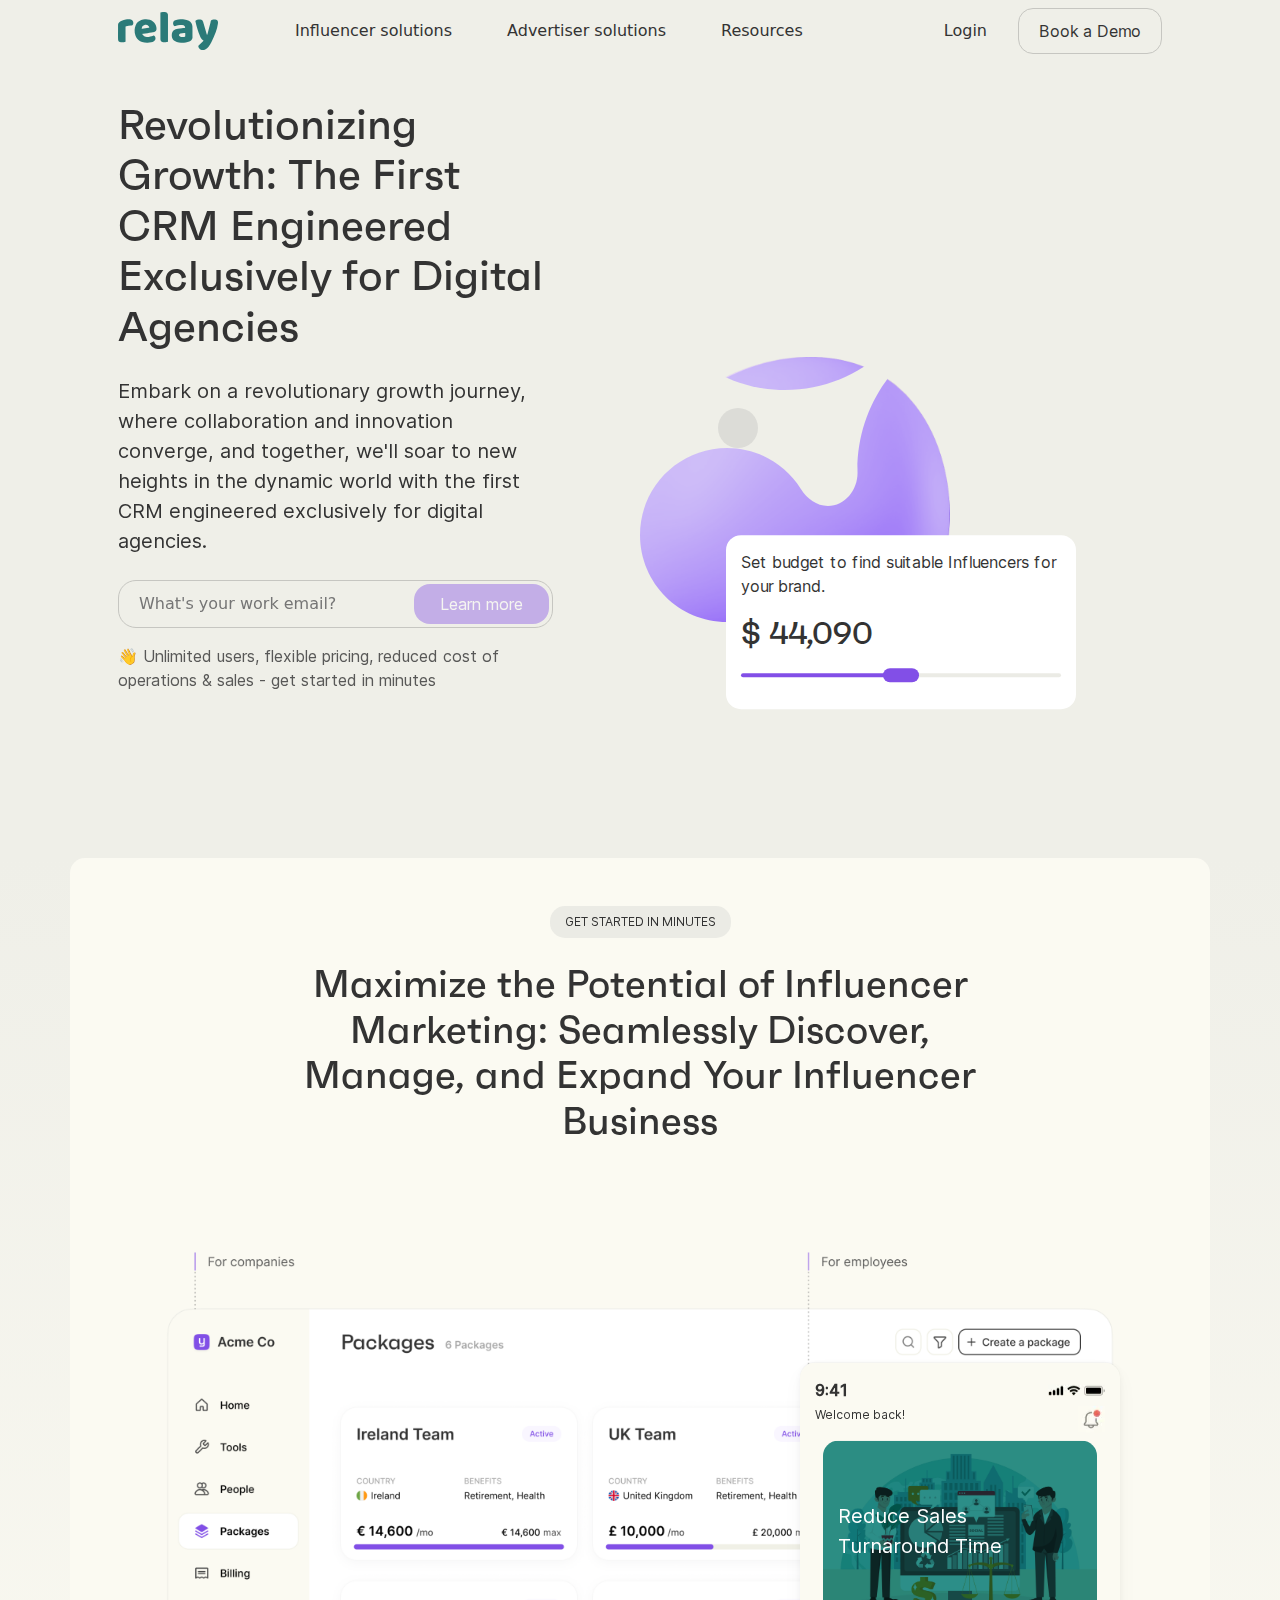
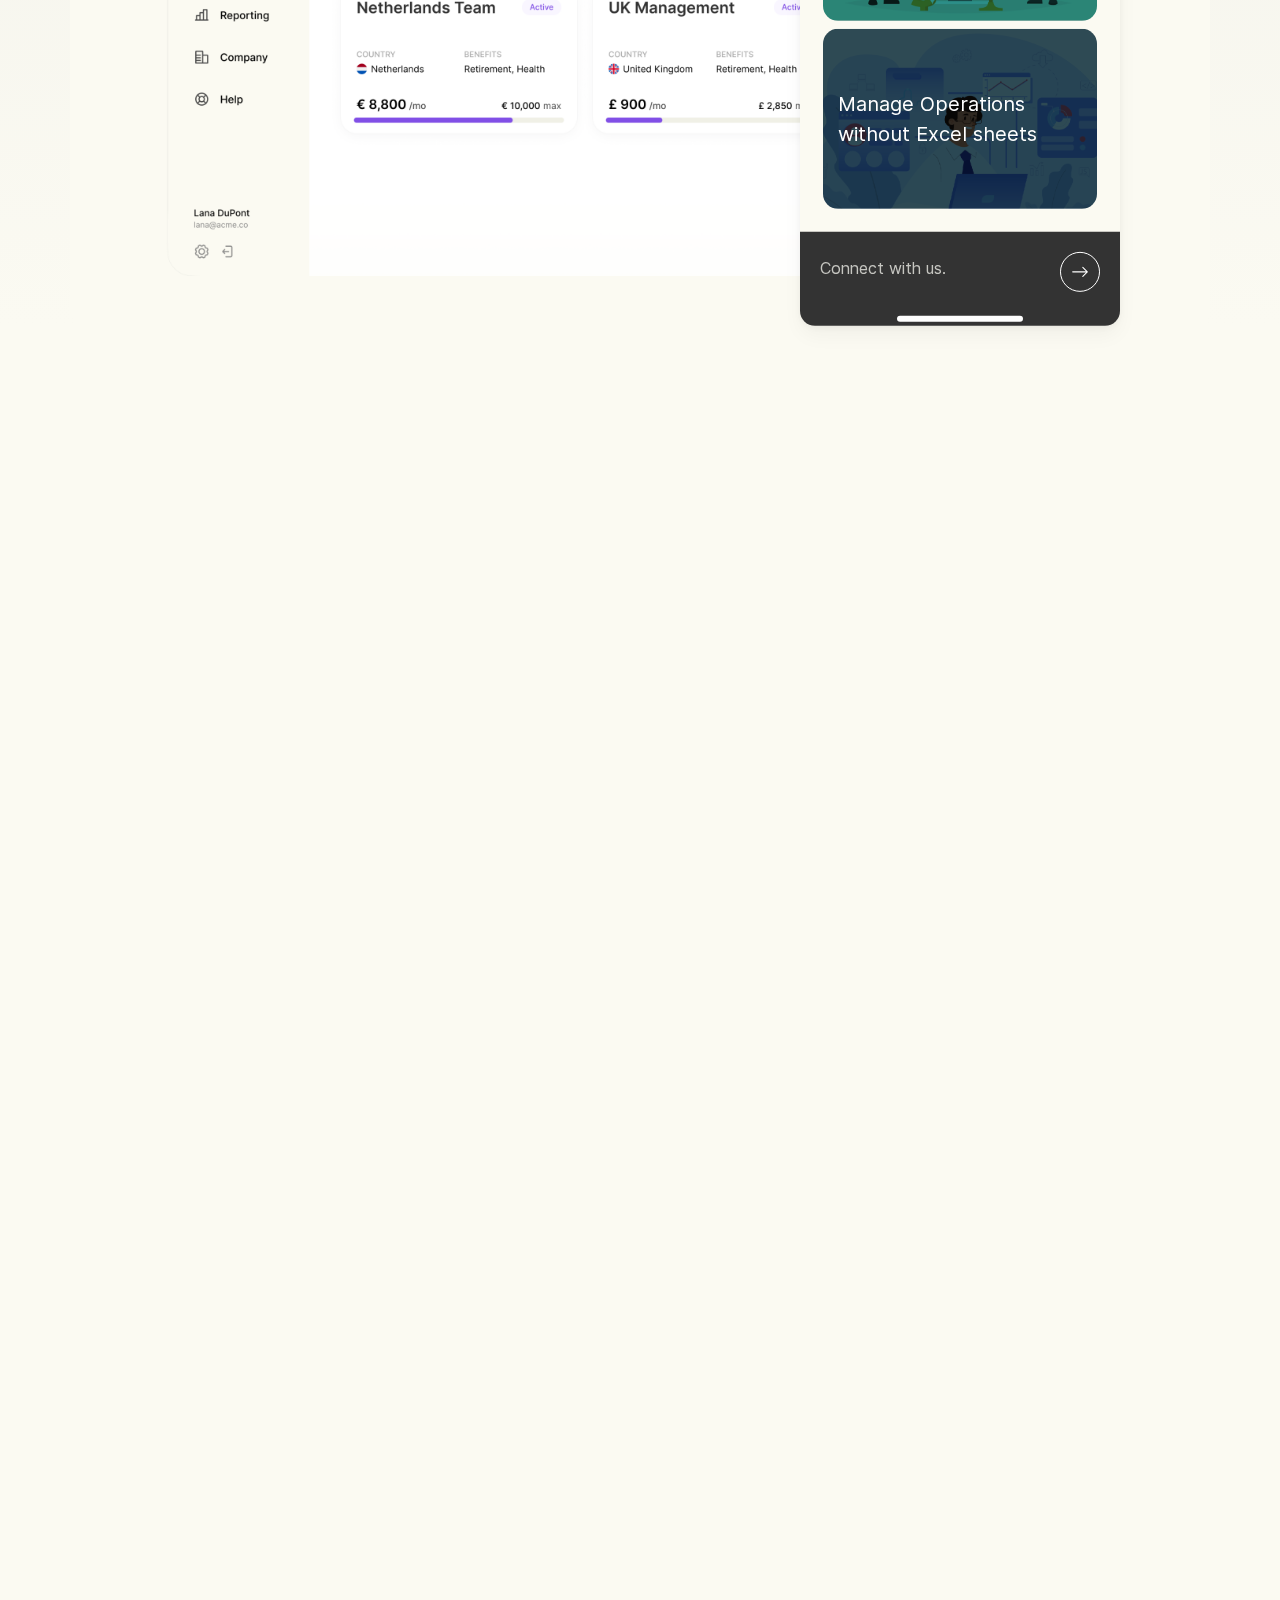
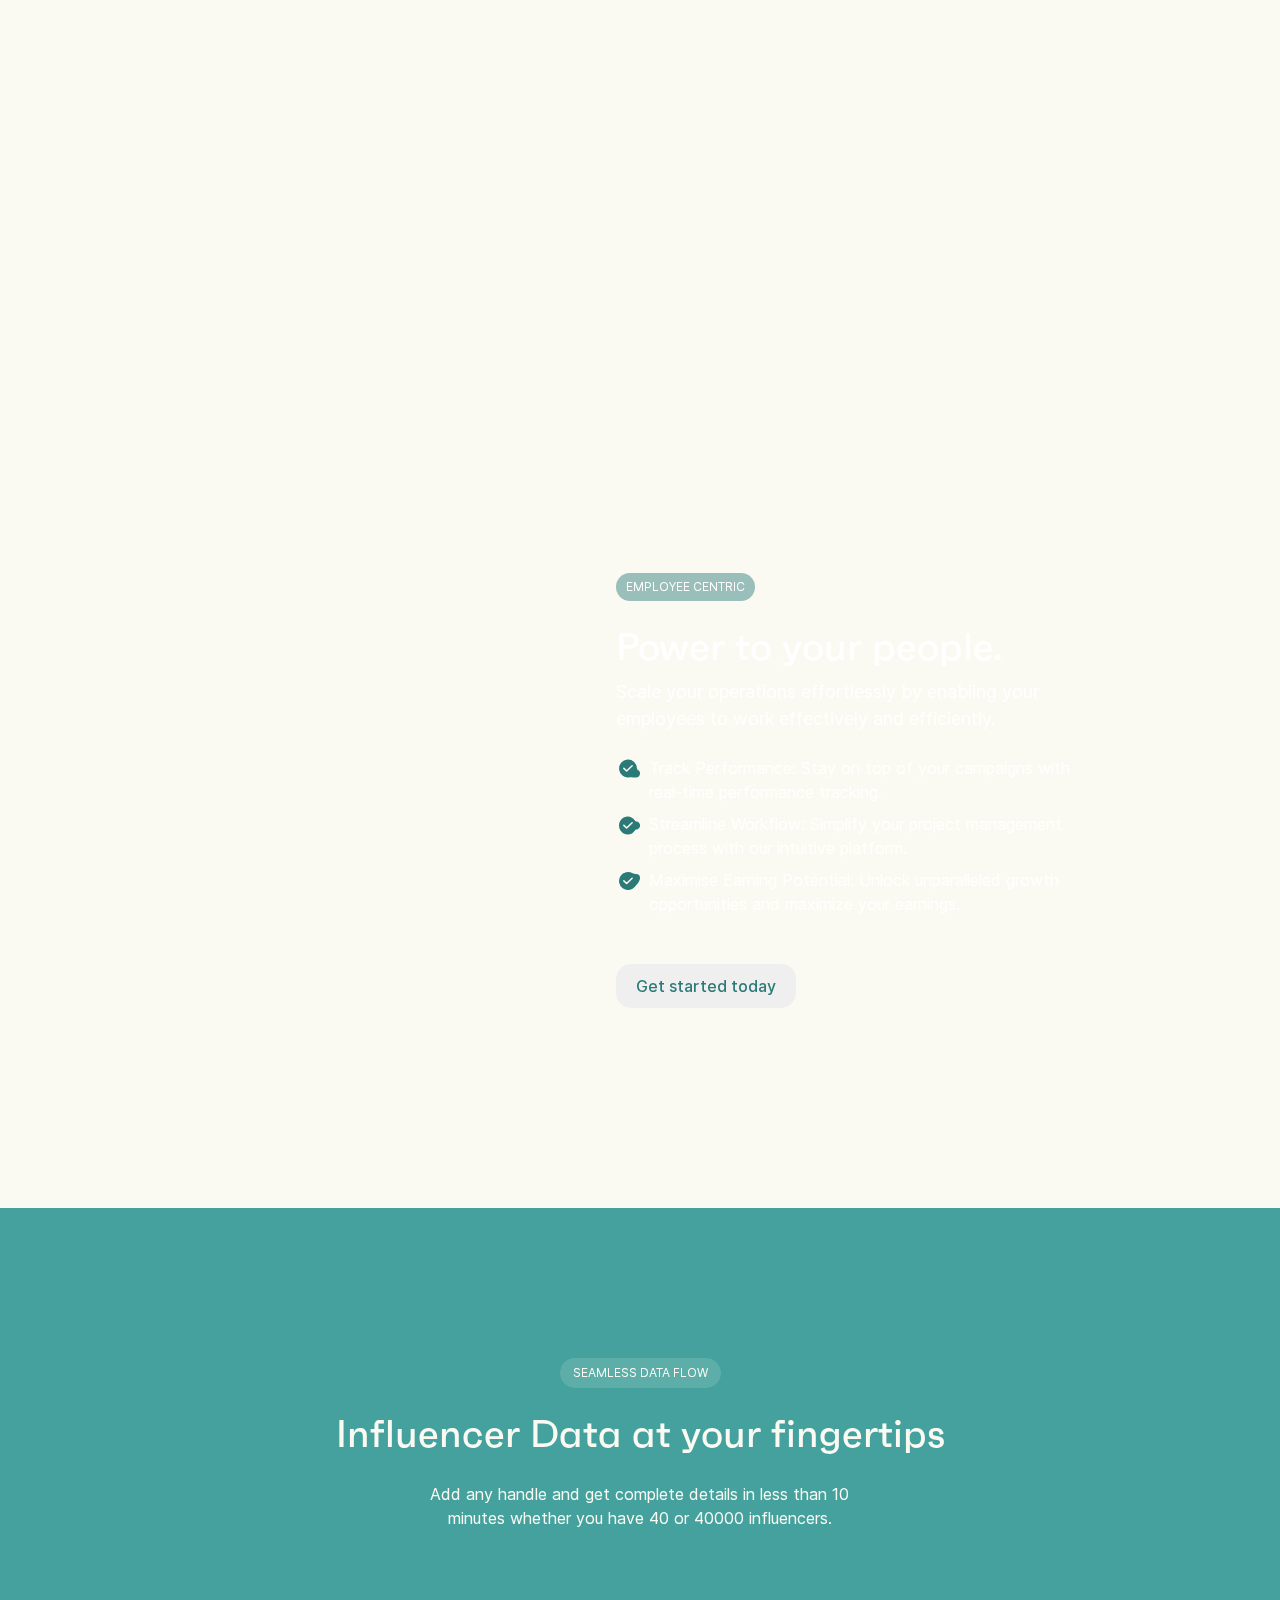
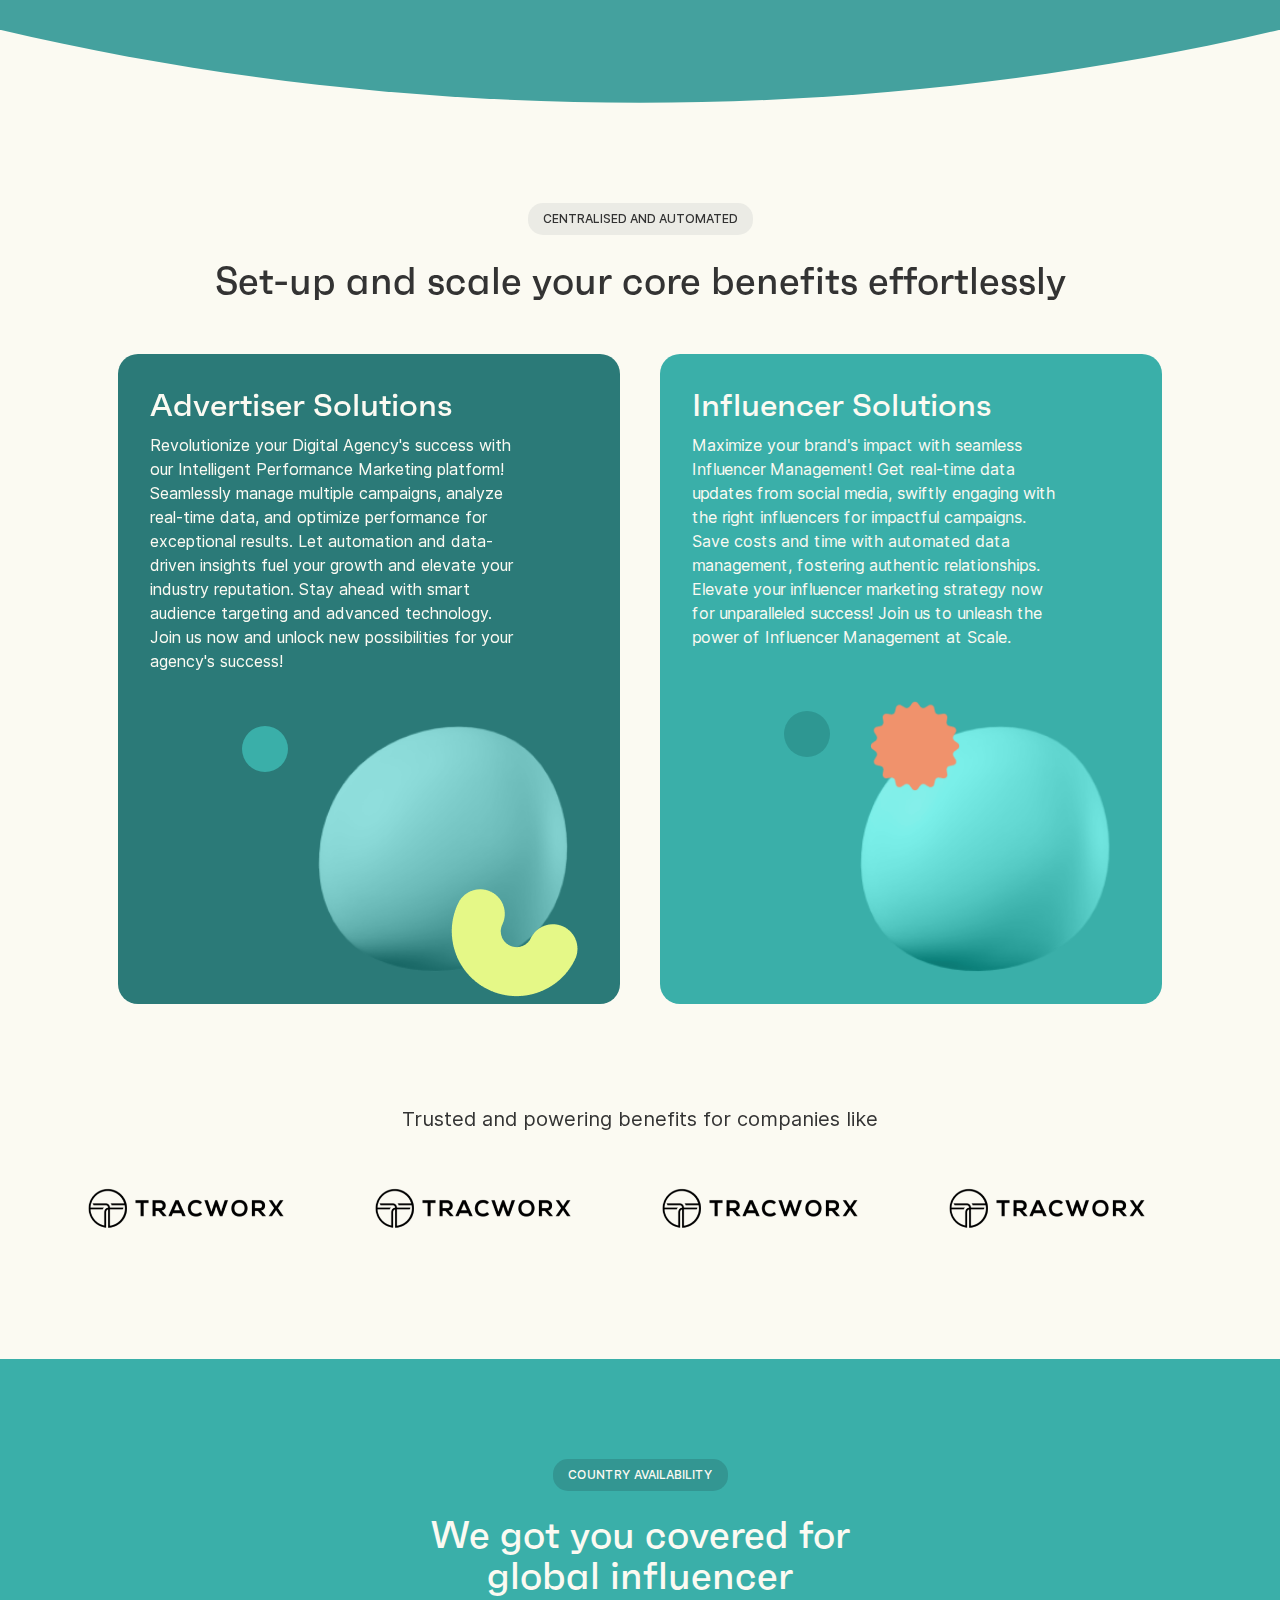
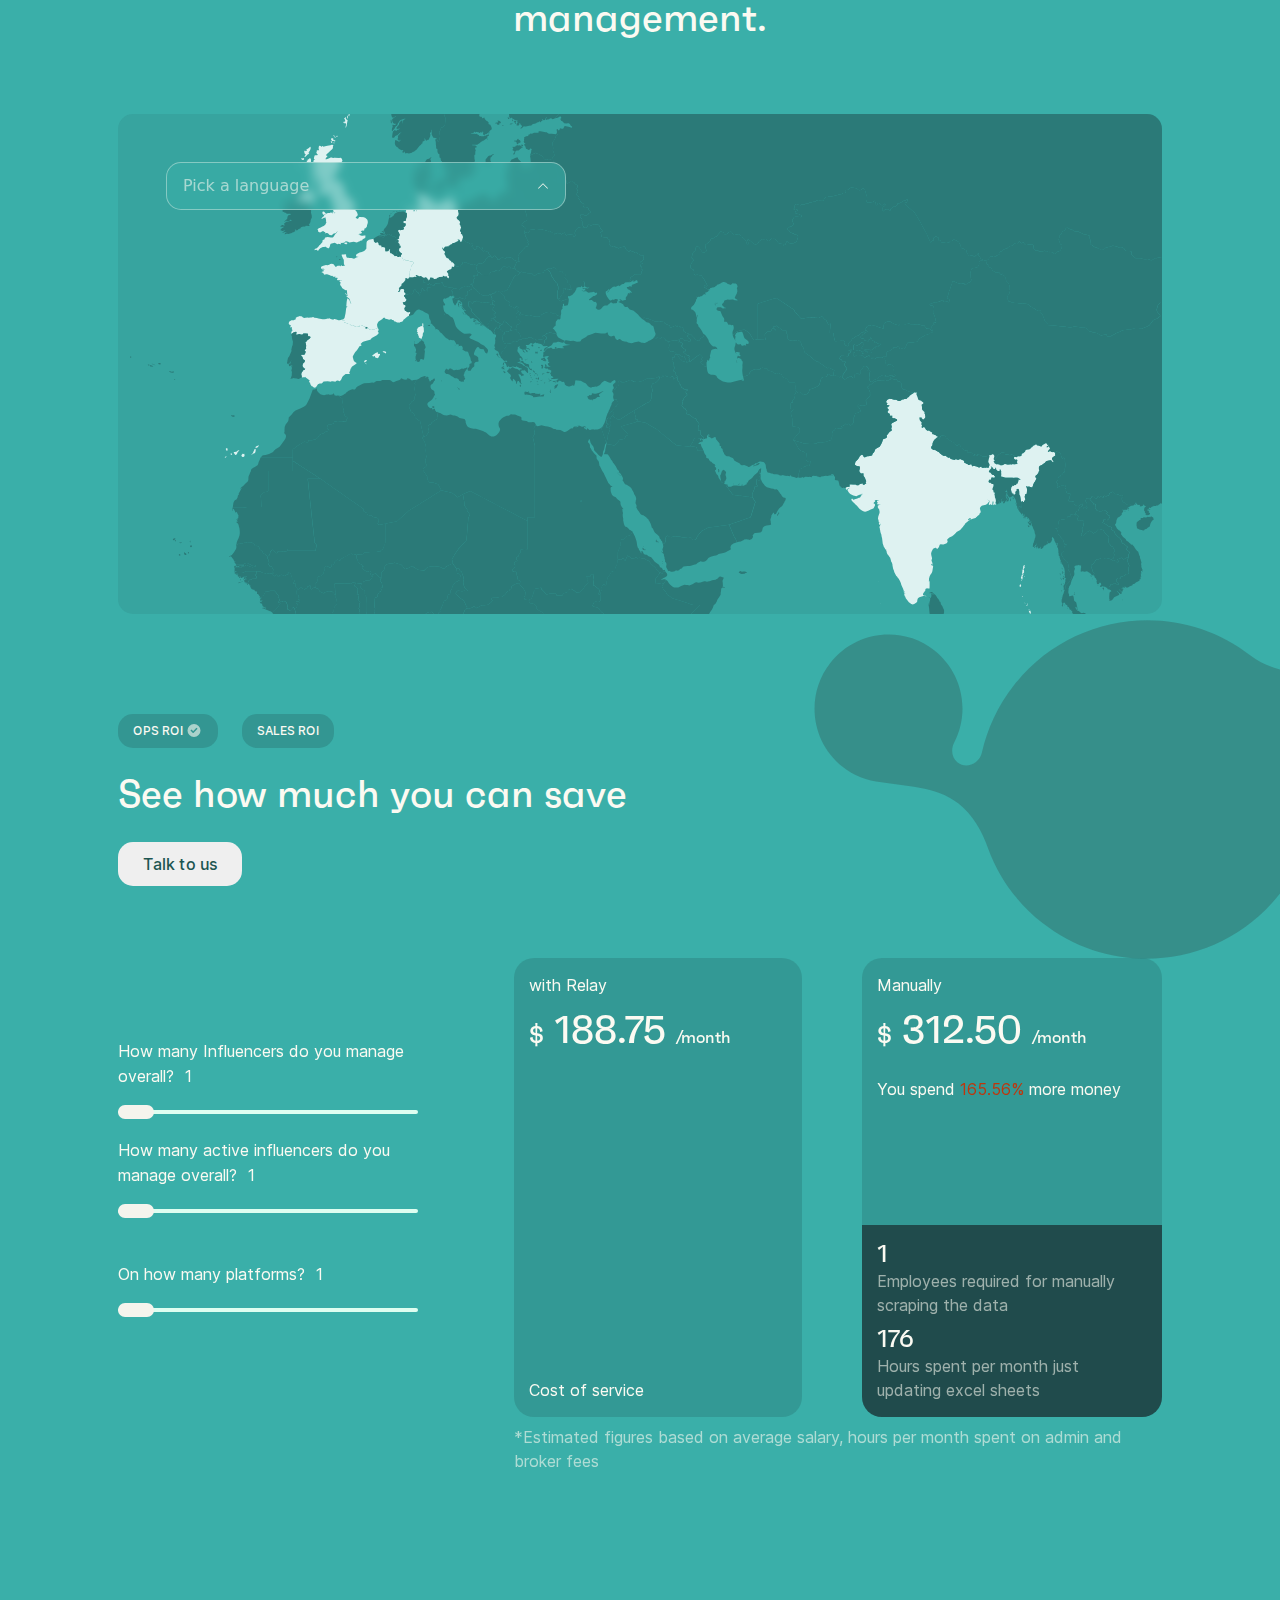
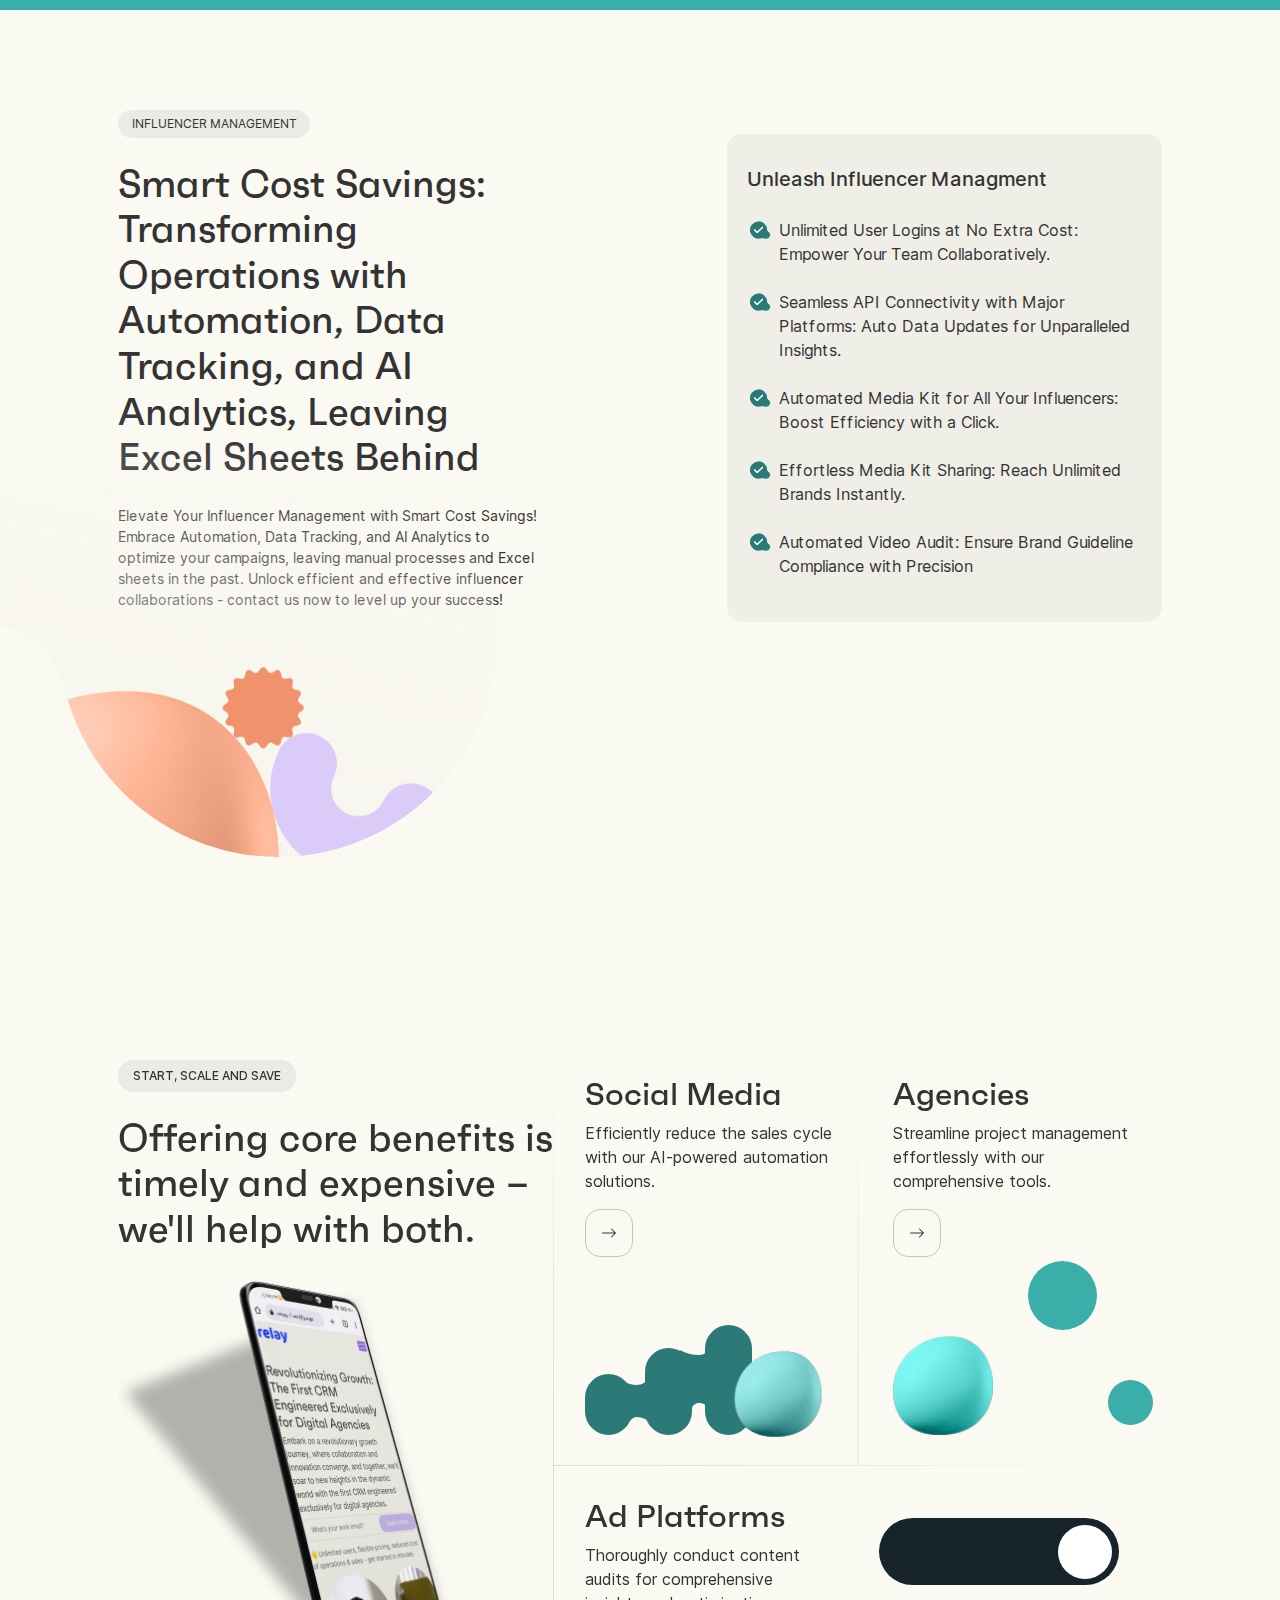
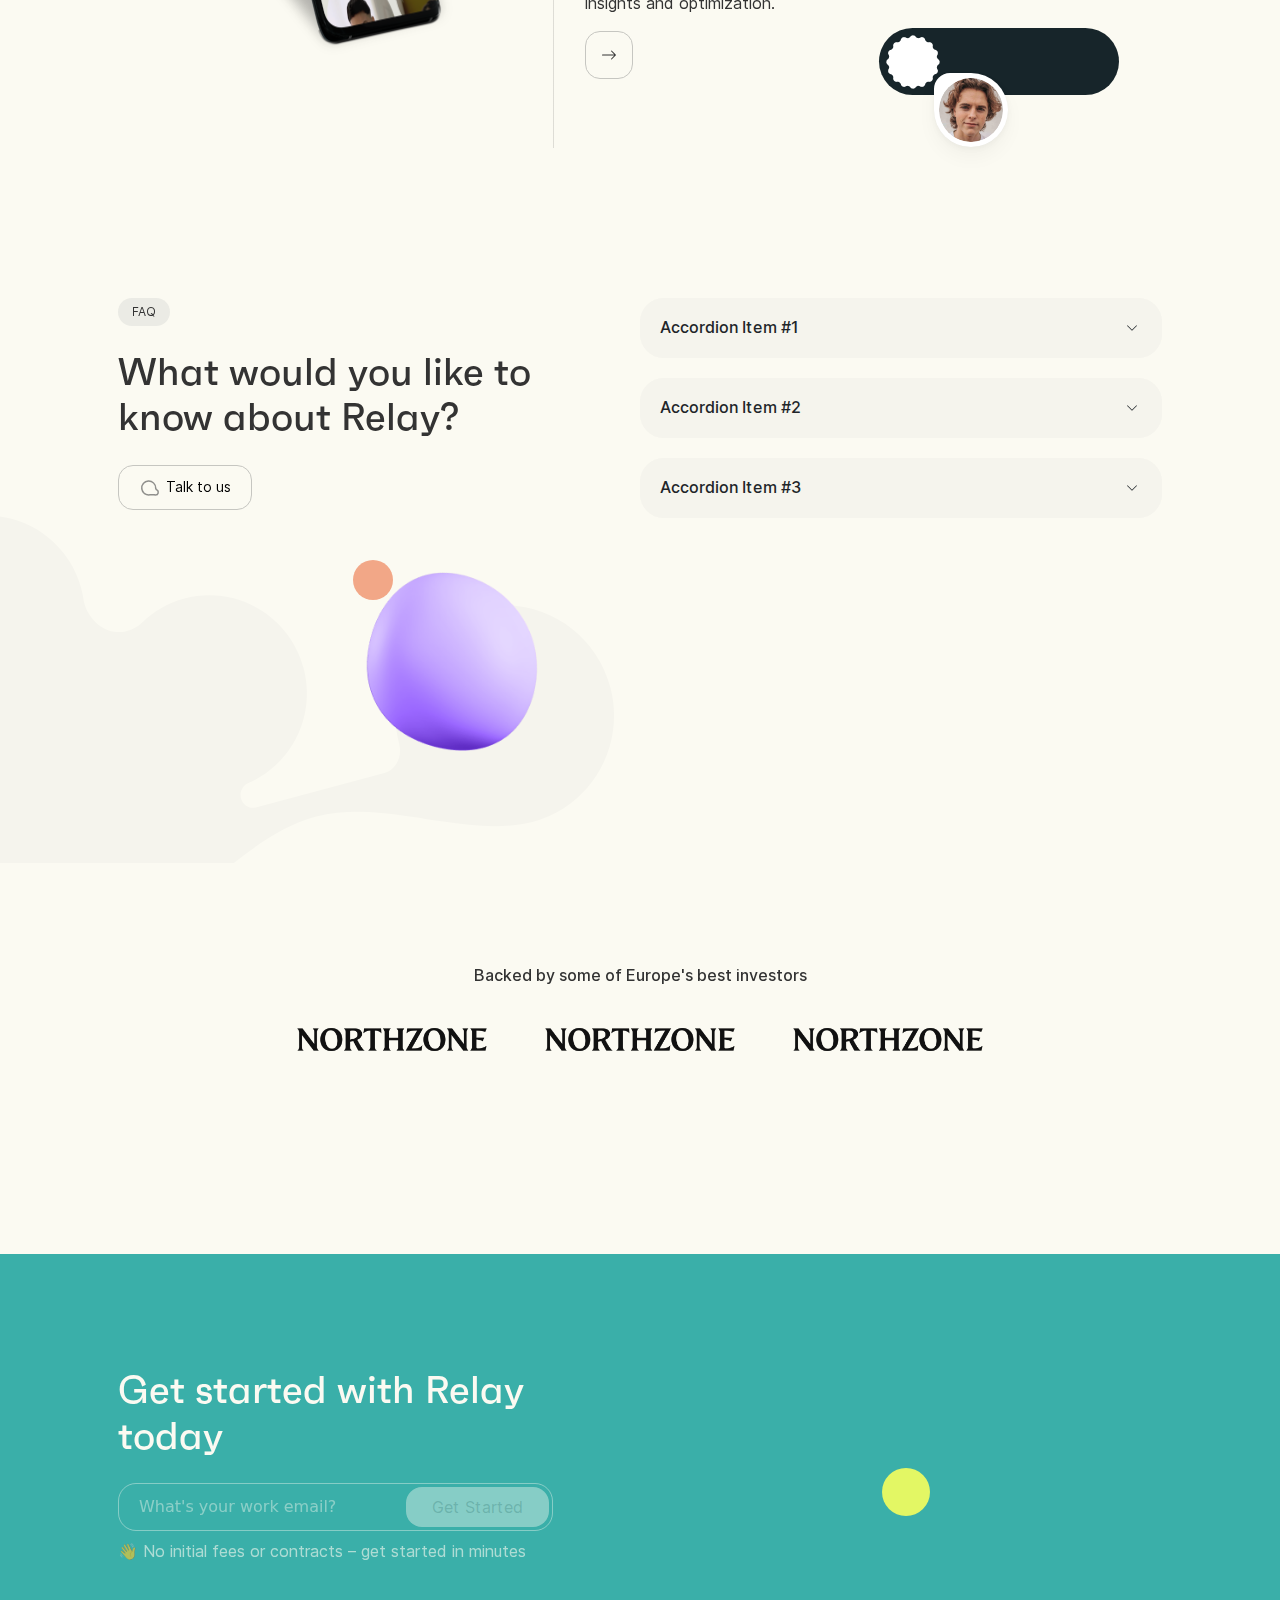
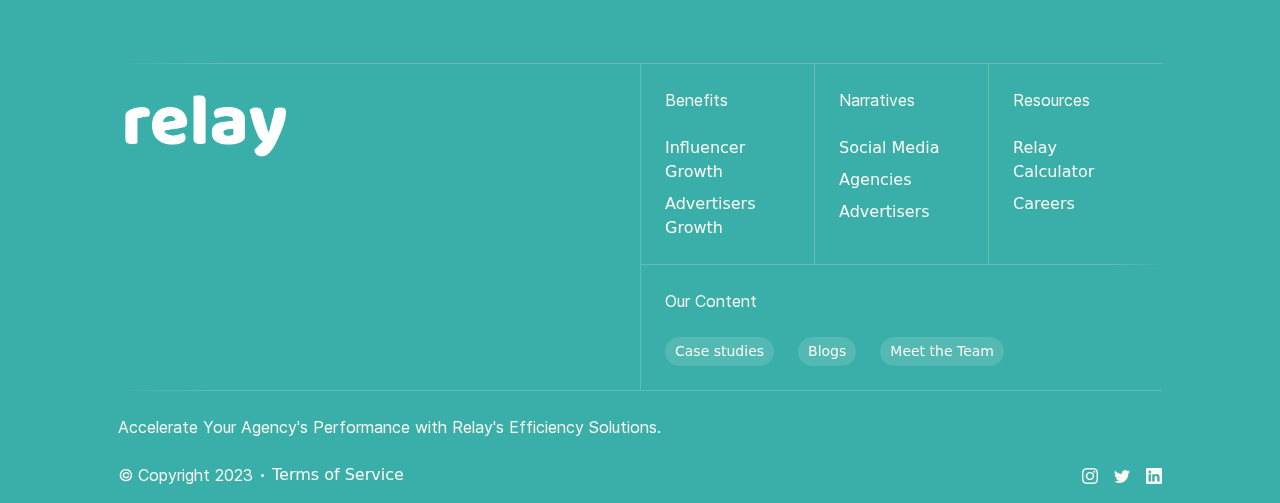
